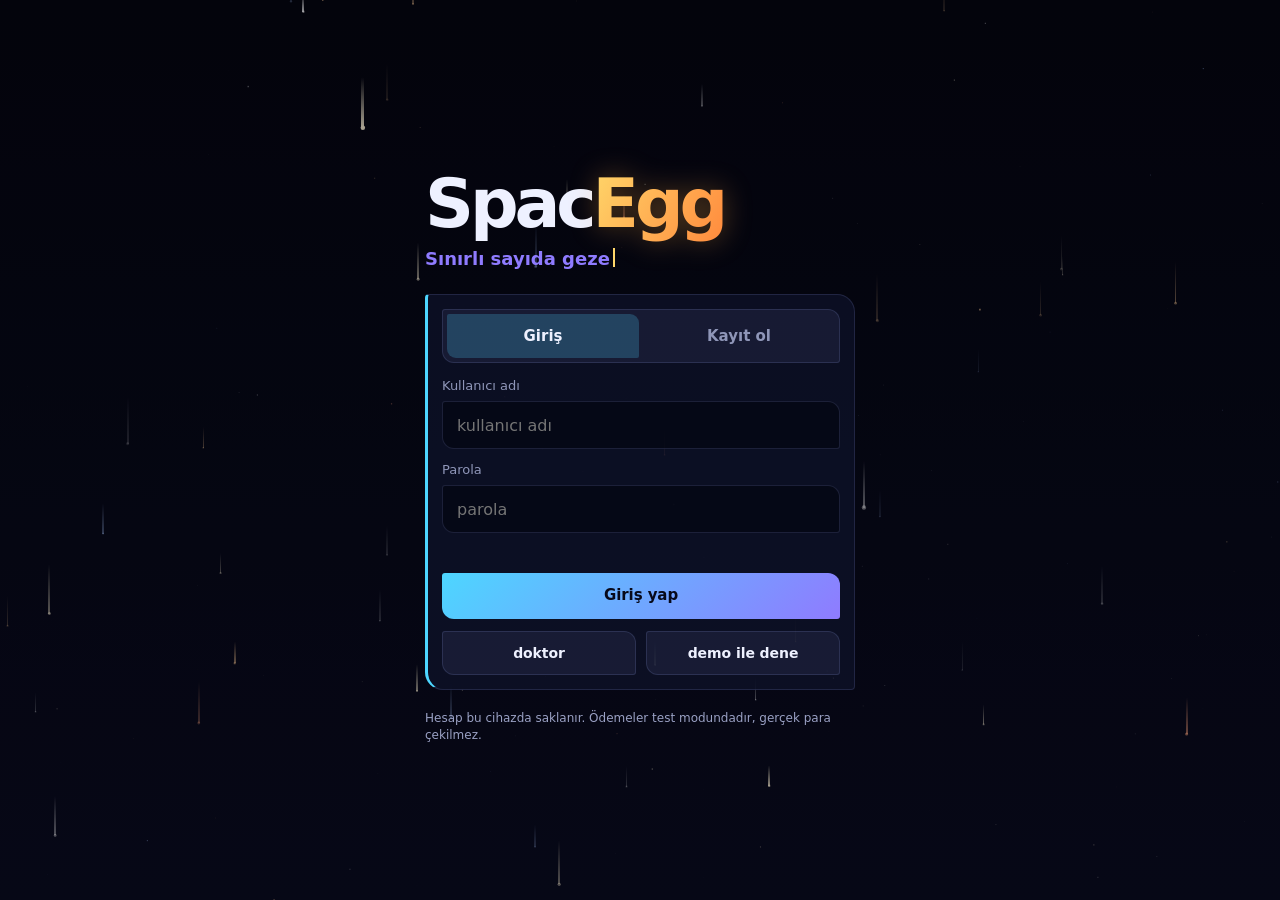
==== android/assets/index.html @ a7bbbc33 "SpacEgg v1.0.2: gömülü müzik, tam ekran gezinme, arka plan duraklatma - 20 müzik parçası önceden kay" ====
<!DOCTYPE html>
<html lang="tr">
<head>
<meta charset="utf-8">
<meta name="viewport" content="width=device-width,initial-scale=1,viewport-fit=cover,interactive-widget=resizes-content">
<meta name="theme-color" content="#04050d">
<title>SpacEgg</title>
<style>:root{--bg:#04050d;--ink:#eef1ff;--mute:#8f96b8;--faint:#5b6288;--glass:rgba(16,20,44,.66);--glass2:rgba(26,32,66,.72);--line:rgba(160,175,255,.15);--tc:#4DD6FF;--tc2:#8f7bff;--sav:#FF5A4D;--med:#46E39B;--loj:#FFC83D;--yik:#B15CFF;--yar:#4DD6FF;--ok:#46E39B;--bad:#FF5A4D;--warn:#FFC83D;--r1:4px 18px 4px 18px;--r2:3px 12px 3px 12px;--nav:68px;--safeb:env(safe-area-inset-bottom,0px);--safet:env(safe-area-inset-top,0px);--font:system-ui,-apple-system,"Segoe UI",Roboto,"Noto Sans","Helvetica Neue",Arial,sans-serif}*{box-sizing:border-box;-webkit-tap-highlight-color:transparent}html,body{margin:0;height:100%;background:var(--bg);color:var(--ink);font:15px/1.45 var(--font);overflow:hidden;overscroll-behavior:none}body{position:fixed;inset:0}button,input,select,textarea{font:inherit;color:inherit}button{cursor:pointer;border:0;background:none;padding:0}:focus-visible{outline:2px solid var(--tc);outline-offset:2px}[hidden]{display:none!important}#bg{position:fixed;inset:0;width:100%;height:100%;z-index:0;background:radial-gradient(120% 90% at 50% 0%,#12163a,#070a1c 55%,#03040a)}#app{position:fixed;inset:0;z-index:1}#app[data-t=sav]{--tc:var(--sav);--tc2:#ffb199}#app[data-t=med]{--tc:var(--med);--tc2:#b6ffd9}#app[data-t=loj]{--tc:var(--loj);--tc2:#ffe9a8}#app[data-t=yik]{--tc:var(--yik);--tc2:#e0b8ff}#app[data-t=yar]{--tc:var(--yar);--tc2:#c4f1ff}.v{position:absolute;inset:0;overflow-y:auto;overflow-x:hidden;padding:calc(14px + var(--safet)) 14px calc(var(--nav) + var(--safeb) + 18px);scrollbar-width:thin;scrollbar-color:var(--line) transparent}.v.nonav{padding-bottom:calc(24px + var(--safeb))}.wrap{max-width:720px;margin:0 auto}.top{display:flex;align-items:center;gap:10px;margin:2px 0 14px}.top h1{flex:1;margin:0;font-size:clamp(24px,7vw,32px);font-weight:800;letter-spacing:-.035em;line-height:1.05}.top h1 small{display:block;font-size:13px;font-weight:500;letter-spacing:0;color:var(--mute);margin-top:4px}h2{margin:22px 0 10px;font-size:17px;font-weight:700;letter-spacing:-.01em}p{margin:0 0 8px}.mute{color:var(--mute)}.small{font-size:13px}.tiny{font-size:12px}.num{font-variant-numeric:tabular-nums}.card{position:relative;background:var(--glass);border:1px solid var(--line);border-left:3px solid var(--tc);border-radius:var(--r1);padding:14px;margin-bottom:12px;backdrop-filter:none}.card.flat{border-left-width:1px}.card h3{margin:0 0 4px;font-size:16px;font-weight:700;letter-spacing:-.01em}.row{display:flex;align-items:center;gap:10px}.row.wrap2{flex-wrap:wrap}.grow{flex:1;min-width:0}.grid2{display:grid;grid-template-columns:1fr 1fr;gap:10px}@media(min-width:720px){.grid2.wide{grid-template-columns:repeat(3,1fr)}}.btn{position:relative;overflow:hidden;display:inline-flex;align-items:center;justify-content:center;gap:8px;min-height:46px;padding:0 18px;font-weight:700;letter-spacing:-.005em;border-radius:var(--r2);background:linear-gradient(135deg,var(--tc),var(--tc2));color:#07091a;transition:transform .12s,filter .15s,opacity .15s;user-select:none}.btn:active{transform:scale(.96)}.btn:hover{filter:brightness(1.1)}.btn.ghost{background:#a0afff14;color:var(--ink);border:1px solid var(--line)}.btn.danger{background:#ff5a4d24;color:#ffb3ab;border:1px solid rgba(255,90,77,.4)}.btn.sm{min-height:44px;padding:0 14px;font-size:14px}.btn.block{display:flex;width:100%}.btn[disabled],.btn.off{opacity:.42;pointer-events:none;filter:saturate(.4)}.icon-btn{width:44px;height:44px;display:grid;place-items:center;border-radius:50%;background:#a0afff14;border:1px solid var(--line);flex:none}.rip{position:absolute;border-radius:50%;pointer-events:none;background:radial-gradient(circle,#ffffff8c,#fff0 70%);transform:scale(0);animation:rip .55s ease-out forwards}@keyframes rip{to{transform:scale(1);opacity:0}}.ic{display:inline-grid;place-items:center;line-height:0;flex:none}.ic svg{display:block}.fbic{display:inline-grid;place-items:center;width:1.2em;height:1.2em;font-size:12px;border:1px solid currentColor;border-radius:50%;opacity:.8}.chip{display:inline-flex;align-items:center;gap:5px;min-height:24px;padding:2px 9px;border-radius:99px;font-size:12px;font-weight:600;background:#a0afff1a;border:1px solid var(--line);color:var(--ink);white-space:nowrap}.chip.tc{background:color-mix(in srgb,var(--tc) 18%,transparent);border-color:color-mix(in srgb,var(--tc) 55%,transparent)}.chip.efsane{color:#ffd76a;border-color:#ffd76a77}.chip.nadir{color:#b9a3ff;border-color:#b9a3ff77}.coin{display:inline-flex;align-items:center;gap:5px;font-weight:700;color:#ffd76a;font-variant-numeric:tabular-nums}.coin i{width:15px;height:15px;border-radius:50%;background:radial-gradient(circle at 35% 30%,#fff3b0,#ffc83d 55%,#b8860b);box-shadow:0 0 8px #ffc83d88;display:inline-block}.bar{height:7px;border-radius:7px;background:#a0afff24;overflow:hidden}.bar>i{display:block;height:100%;width:0;background:linear-gradient(90deg,var(--tc),var(--tc2));border-radius:7px;transition:width .5s ease}.nav{position:fixed;left:50%;bottom:calc(10px + var(--safeb));transform:translate(-50%);z-index:20;display:flex;width:min(94vw,520px);height:var(--nav);padding:6px;gap:2px;background:#0a0d20db;border:1px solid var(--line);border-radius:26px 8px;box-shadow:0 10px 40px #0000008c}.nav button{position:relative;flex:1;min-width:44px;display:flex;flex-direction:column;align-items:center;justify-content:center;gap:2px;font-size:11px;font-weight:600;color:var(--mute);border-radius:18px 6px;transition:color .2s,background .2s}.nav button[aria-current=page]{color:var(--ink);background:color-mix(in srgb,var(--tc) 20%,transparent)}.nav button[aria-current=page] .ic{color:var(--tc);filter:drop-shadow(0 0 6px var(--tc))}.nav button .dot{position:absolute;top:6px;right:calc(50% - 20px);min-width:16px;height:16px;border-radius:8px;background:var(--bad);color:#fff;font-size:10px;display:grid;place-items:center;padding:0 4px}.login{display:flex;min-height:100%;flex-direction:column;justify-content:center;max-width:430px;margin:0 auto;padding-top:4vh}.brand{font-size:clamp(46px,15vw,68px);font-weight:800;letter-spacing:-.06em;line-height:.9;margin:0}.brand b{font-weight:800;background:linear-gradient(120deg,#ffd76a,#ff8a3d);-webkit-background-clip:text;background-clip:text;color:transparent;filter:drop-shadow(0 0 14px rgba(255,170,60,.35))}.type-line{min-height:26px;margin:12px 0 22px;font-size:clamp(15px,4.4vw,18px);font-weight:600;color:var(--tc2);white-space:nowrap;overflow:hidden}.caret{display:inline-block;width:2px;height:1.05em;background:#ffd76a;margin-left:3px;vertical-align:-2px;animation:blink 1s steps(2) infinite}@keyframes blink{50%{opacity:0}}.seg{display:flex;gap:4px;padding:4px;border-radius:var(--r2);background:#a0afff14;border:1px solid var(--line);margin-bottom:14px}.seg button{flex:1;min-height:44px;border-radius:2px 9px;font-weight:700;color:var(--mute);transition:.2s}.seg button[aria-selected=true]{background:color-mix(in srgb,var(--tc) 22%,transparent);color:var(--ink)}.fld{display:block;margin-bottom:12px}.fld>span{display:block;font-size:13px;color:var(--mute);margin-bottom:5px}.inp{width:100%;min-height:48px;padding:0 14px;border-radius:var(--r2);background:#040612b3;border:1px solid var(--line);color:var(--ink);font-size:16px}.inp:focus{border-color:var(--tc);box-shadow:0 0 0 3px color-mix(in srgb,var(--tc) 25%,transparent);outline:0}.err{color:#ff9d94;font-size:13px;min-height:20px;margin:4px 0 8px}.shake{animation:shake .4s}@keyframes shake{20%,60%{transform:translate(-7px)}40%,80%{transform:translate(7px)}}.tabs{display:flex;gap:8px;overflow-x:auto;padding:2px 0 10px;scroll-snap-type:x proximity;scrollbar-width:none}.tabs::-webkit-scrollbar{display:none}.tab{scroll-snap-align:start;flex:none;min-height:46px;display:flex;align-items:center;gap:8px;padding:0 15px 0 11px;border-radius:var(--r2);background:#a0afff12;border:1px solid var(--line);font-weight:700;color:var(--mute);transition:.2s}.tab[aria-selected=true]{color:var(--ink);background:color-mix(in srgb,var(--tc) 22%,rgba(10,13,32,.8));border-color:var(--tc);box-shadow:0 0 18px color-mix(in srgb,var(--tc) 30%,transparent)}.tab .ic{color:var(--tc)}.typehead{margin-bottom:12px}.typehead h2{margin:0 0 4px;font-size:22px;letter-spacing:-.03em}.loop{display:grid;gap:6px;margin:10px 0 0;padding:0;list-style:none}.loop li{display:flex;gap:8px;font-size:13px;color:var(--mute)}.loop li:before{content:"";flex:none;width:6px;height:6px;margin-top:7px;border-radius:50%;background:var(--tc)}.gallery{display:flex;gap:12px;overflow-x:auto;scroll-snap-type:x mandatory;padding:4px 14px 14px;margin:0 -14px;scrollbar-width:none}.gallery::-webkit-scrollbar{display:none}.egg{scroll-snap-align:center;flex:none;width:min(74vw,260px);display:flex;flex-direction:column;gap:8px;padding:12px;border-radius:var(--r1);background:var(--glass);border:1px solid var(--line);border-top:3px solid var(--tc)}.egg .art{height:130px;display:grid;place-items:center;border-radius:var(--r2);background:radial-gradient(circle at 50% 60%,color-mix(in srgb,var(--tc) 20%,transparent),transparent 70%)}.egg h3{margin:0;font-size:16px}.egg .d{font-size:13px;color:var(--mute);min-height:54px}.egg .meta{display:flex;flex-wrap:wrap;gap:5px}@media(min-width:720px){.gallery{flex-wrap:wrap;overflow:visible;margin:0;padding:4px 0}.egg{width:calc(50% - 6px)}}.world{position:absolute;inset:0;touch-action:none}.world canvas.pl{position:absolute;inset:0;width:100%;height:100%}.hud{position:absolute;left:0;right:0;pointer-events:none;padding:0 12px}.hud>*{pointer-events:auto}.hud.t{top:calc(8px + var(--safet))}.hud.b{bottom:calc(var(--nav) + var(--safeb) + 20px)}.tick{overflow:hidden;white-space:nowrap;mask-image:linear-gradient(90deg,transparent,#000 8%,#000 92%,transparent);font-size:12px;font-weight:600;color:var(--tc2);height:20px}.tick>div{display:inline-block;padding-left:100%;animation:tick 38s linear infinite}.tick span{margin-right:34px}.tick span:nth-child(3n+2){color:#ffd76a}.tick span:nth-child(3n){color:#8ff0c3}@keyframes tick{to{transform:translate(-100%)}}.pname{display:flex;align-items:center;gap:10px;margin-top:6px}.pname h1{margin:0;font-size:clamp(22px,6.5vw,30px);letter-spacing:-.04em;font-weight:800;text-shadow:0 2px 14px #000}.lvbox{margin-left:auto;text-align:right;min-width:92px}.lvbox b{font-size:13px;text-shadow:0 1px 8px #000}.pname h1,.tick{text-shadow:0 1px 10px #000}.res{display:flex;gap:6px;overflow-x:auto;padding:8px 0 4px;scrollbar-width:none}.res::-webkit-scrollbar{display:none}.rs{flex:none;display:flex;align-items:center;gap:6px;min-height:34px;padding:3px 10px 3px 7px;border-radius:99px;background:#080a1ab8;border:1px solid var(--line);font-weight:700;font-size:13px;font-variant-numeric:tabular-nums}.rs.up{animation:rsup .7s}@keyframes rsup{30%{transform:scale(1.14);border-color:var(--tc)}}.dock{display:flex;gap:8px;overflow-x:auto;padding:4px 0 6px;scrollbar-width:none}.dock::-webkit-scrollbar{display:none}.act{position:relative;flex:none;width:76px;display:flex;flex-direction:column;align-items:center;gap:4px;padding:8px 4px 6px;border-radius:var(--r1);background:#080a1acc;border:1px solid var(--line);font-size:11.5px;font-weight:700;text-align:center;line-height:1.15;min-height:80px}.act .ring{position:relative;width:42px;height:42px;border-radius:50%;display:grid;place-items:center;background:conic-gradient(var(--tc) calc(var(--p,1)*360deg),rgba(160,175,255,.15) 0)}.act .ring:before{content:"";position:absolute;inset:3px;border-radius:50%;background:#0a0d22}.act .ring .ic{position:relative;color:var(--tc)}.act.cd{opacity:.65}.act .cost{font-size:10.5px;font-weight:600;color:var(--mute)}.act.bad .cost{color:#ff9d94}.sidebtns{position:absolute;right:12px;top:calc(110px + var(--safet));display:flex;flex-direction:column;gap:8px;z-index:3}.speed{display:flex;gap:2px;padding:3px;border-radius:99px;background:#080a1ac7;border:1px solid var(--line)}.speed button{min-width:44px;min-height:34px;border-radius:99px;font-size:12px;font-weight:700;color:var(--mute)}.speed button[aria-pressed=true]{background:var(--tc);color:#07091a}.evtoast{margin-bottom:8px;padding:10px 12px;border-radius:var(--r2);background:#080a1ad1;border:1px solid var(--line);border-left:3px solid var(--tc);font-size:13px;display:flex;gap:10px;align-items:center}.eggwait{position:absolute;inset:0;display:grid;place-items:center;text-align:center;pointer-events:none}.eggwait>div{pointer-events:auto}.mb{position:fixed;inset:0;z-index:50;background:#02030abd;display:flex;align-items:flex-end;justify-content:center;animation:mbin .2s}@keyframes mbin{0%{opacity:0}}.md{width:min(100%,520px);max-height:88vh;overflow:auto;background:#0b0f26;border:1px solid var(--line);border-top:3px solid var(--tc);border-radius:22px 22px 0 0;padding:18px 16px calc(18px + var(--safeb));animation:mdin .28s cubic-bezier(.2,.9,.3,1)}@keyframes mdin{0%{transform:translateY(40px);opacity:0}}@media(min-width:720px){.mb{align-items:center}.md{border-radius:var(--r1);max-height:80vh}}.md h2{margin:0 0 8px;font-size:21px;letter-spacing:-.03em}.choice{display:block;width:100%;text-align:left;margin-top:8px;min-height:48px;padding:10px 14px;border-radius:var(--r2);background:#a0afff12;border:1px solid var(--line);font-weight:600}.choice:hover{border-color:var(--tc)}.choice small{display:block;color:var(--mute);font-weight:500}#toasts{position:fixed;left:0;right:0;top:calc(10px + var(--safet));z-index:80;display:flex;flex-direction:column;align-items:center;gap:8px;pointer-events:none}.toast{display:flex;align-items:center;gap:10px;max-width:min(92vw,440px);padding:10px 16px 10px 12px;border-radius:var(--r2);background:#080a1af0;border:1px solid var(--line);border-left:3px solid var(--tc);font-weight:600;font-size:14px;box-shadow:0 8px 30px #00000080;animation:tin .35s cubic-bezier(.2,.9,.3,1)}.toast.out{animation:tout .35s forwards}@keyframes tin{0%{transform:translateY(-18px);opacity:0}}@keyframes tout{to{transform:translateY(-14px);opacity:0}}.float{position:fixed;z-index:90;pointer-events:none;font-weight:800;color:#ffd76a;text-shadow:0 2px 10px #000;animation:fl 1.2s ease-out forwards}@keyframes fl{to{transform:translateY(-70px);opacity:0}}.item{display:flex;gap:12px;align-items:center}.item .pic{flex:none;width:46px;height:46px;display:grid;place-items:center;border-radius:var(--r2);background:color-mix(in srgb,var(--tc) 14%,rgba(8,10,26,.8));color:var(--tc);border:1px solid color-mix(in srgb,var(--tc) 35%,transparent)}.item.lock{opacity:.55}.item.bought{animation:bought .8s}@keyframes bought{30%{background:color-mix(in srgb,var(--ok) 25%,transparent)}}.sl{width:100%;accent-color:var(--tc);min-height:30px}.kv{display:grid;grid-template-columns:auto 1fr;gap:4px 14px;font-size:14px}.kv dt{color:var(--mute)}.kv dd{margin:0;text-align:right;font-weight:600}.gal{position:absolute;inset:0}.gal canvas{position:absolute;inset:0;width:100%;height:100%;touch-action:none}.tpanel{position:absolute;left:10px;right:10px;bottom:calc(var(--nav) + var(--safeb) + 20px);z-index:4;max-width:520px;margin:0 auto}@media(prefers-reduced-motion:reduce){*{animation-duration:.01ms!important;animation-iteration-count:1!important;transition-duration:.01ms!important}.tick>div{animation:none;padding-left:0}}body.rm *{animation-duration:.01ms!important;animation-iteration-count:1!important;transition-duration:.01ms!important}#app:before{content:"";position:fixed;inset:0;background:#04050da8;pointer-events:none}#app[data-view=world]:before,#app[data-view=galaxy]:before{background:#04050d1f}#app[data-view=login]:before{background:#04050d59}:root{--glass:rgba(14,18,40,.82)}:root{--faint:#7d85ad}#toasts{top:auto;bottom:calc(var(--nav) + var(--safeb) + 24px);flex-direction:column;gap:6px;padding:0 12px}.toast{padding:8px 14px 8px 10px;font-size:13px;max-width:min(92vw,420px);animation:tinb .3s cubic-bezier(.2,.9,.3,1)}.toast:nth-last-child(n+3){display:none}.toast.out{animation:toutb .3s forwards}@keyframes tinb{0%{transform:translateY(14px);opacity:0}}@keyframes toutb{to{transform:translateY(10px);opacity:0}}body:has(.mb) #toasts{bottom:auto;top:calc(8px + var(--safet))}body:has(.mb) .toast{animation:tin .3s}#app[data-view=world]~#toasts,body:has(#app[data-view=world]) #toasts{bottom:calc(var(--nav) + var(--safeb) + 150px)}body:has(#app[data-view=galaxy] .tpanel) #toasts{bottom:calc(var(--nav) + var(--safeb) + 170px)}.nav{background:#080a1af7}.nav button{font-size:11.5px}.btn .coin{color:#07091a}.btn .coin i{box-shadow:0 0 0 1.5px #07091a8c}.btn:focus-visible{outline:2px solid #fff;outline-offset:3px}.tab:focus-visible,.nav button:focus-visible,.act:focus-visible,.choice:focus-visible{outline:2px solid #fff;outline-offset:2px}.act .cost,.tiny.mute{color:#9aa1c4}.tab{color:#a3aacb}.tick{font-size:12.5px}@media(min-width:1000px){.wrap{max-width:1000px}.egg{width:calc(33.333% - 8px)}.top h1{font-size:34px}.md{width:min(100%,560px)}.nav{width:560px}}@media(min-width:720px)and (max-width:999px){.wrap{max-width:760px}}@media(max-height:560px){.hud.b{bottom:calc(var(--nav) + var(--safeb) + 8px)}.act{width:68px;padding:6px 3px 4px}.sidebtns{top:calc(84px + var(--safet))}}.btn[disabled],.btn.off{opacity:.55}
</style>
</head>
<body>
<div id="app" data-view=""></div>
<div id="toasts" aria-live="polite"></div>
<noscript>SpacEgg için JavaScript gerekir.</noscript>
<script type="application/json" id="d-cins">{"types":{"sav":{"id":"sav","name":"Savaşçı","tag":"Savaş Alanı Gezegeni","color":"#FF5A4D","color2":"#FFB199","icon":"war","desc":"Savaşçı gezegen bir savaş alanıdır: ordu kurar, çelik döker, komşularına saldırır ya da surlarının ardında bekler. Güç, gezegenin kaderini belirler.","goal":"Galaksinin en güçlü cephesini kur: zafer kazan, yağma topla, savunmanı hiç yıktırma.","loop":["Çelik ve cephane üret, birlik eğit.","Komşu gezegenlere saldır ya da ittifak kur.","Zaferle moral kazan, silah teknolojisini yükselt."],"currency":{"id":"coin","name":"Savaş Kredisi","icon":"coins"},"res":[{"id":"kuvvet","name":"Kuvvet","icon":"troops","color":"#FF5A4D"},{"id":"celik","name":"Çelik","icon":"ore","color":"#B7C2D0"},{"id":"cephane","name":"Cephane","icon":"bomb","color":"#FFC83D"},{"id":"moral","name":"Moral","icon":"banner","color":"#FF8FA3"}],"start":{"kuvvet":20,"celik":30,"cephane":15,"moral":20},"income":{"kuvvet":1.0,"celik":1.6,"cephane":0.8,"moral":0.4},"ranks":[{"lvl":1,"name":"Er"},{"lvl":5,"name":"Çavuş"},{"lvl":10,"name":"Yüzbaşı"},{"lvl":15,"name":"Albay"},{"lvl":20,"name":"General"},{"lvl":30,"name":"Mareşal"},{"lvl":40,"name":"Fatih"},{"lvl":50,"name":"Savaş Efendisi"}],"levels":[{"n":1,"name":"Kıvılcım Ocağı","era":0,"xp":60,"desc":"Yüzeyde ilk ateşler yanıyor; küçük bir topluluk silahlanıyor."},{"n":2,"name":"İlk Surlar","era":0,"xp":70,"desc":"Yüzeyde ilk ateşler yanıyor; küçük bir topluluk silahlanıyor."},{"n":3,"name":"Taş Kale","era":0,"xp":81,"desc":"Yüzeyde ilk ateşler yanıyor; küçük bir topluluk silahlanıyor."},{"n":4,"name":"Nöbet Kulesi","era":0,"xp":94,"desc":"Yüzeyde ilk ateşler yanıyor; küçük bir topluluk silahlanıyor."},{"n":5,"name":"Savaş Davulu","era":0,"xp":109,"desc":"Yüzeyde ilk ateşler yanıyor; küçük bir topluluk silahlanıyor."},{"n":6,"name":"Demir Dizisi","era":0,"xp":126,"desc":"Yüzeyde ilk ateşler yanıyor; küçük bir topluluk silahlanıyor."},{"n":7,"name":"Mızrak Hattı","era":1,"xp":146,"desc":"Taş surlar yükseliyor, nöbet kuleleri ufku tarıyor."},{"n":8,"name":"Kalkan Duvarı","era":1,"xp":170,"desc":"Taş surlar yükseliyor, nöbet kuleleri ufku tarıyor."},{"n":9,"name":"Siper Hattı","era":1,"xp":197,"desc":"Taş surlar yükseliyor, nöbet kuleleri ufku tarıyor."},{"n":10,"name":"Cephe Komutanlığı","era":1,"xp":228,"desc":"Taş surlar yükseliyor, nöbet kuleleri ufku tarıyor."},{"n":11,"name":"Zırhlı Birlik","era":1,"xp":265,"desc":"Taş surlar yükseliyor, nöbet kuleleri ufku tarıyor."},{"n":12,"name":"Topçu Mevzii","era":1,"xp":307,"desc":"Taş surlar yükseliyor, nöbet kuleleri ufku tarıyor."},{"n":13,"name":"Hava Kuşatması","era":2,"xp":356,"desc":"Demir ve bronz birlikler cepheye dizildi."},{"n":14,"name":"Yörünge Nöbeti","era":2,"xp":413,"desc":"Demir ve bronz birlikler cepheye dizildi."},{"n":15,"name":"Plazma Hattı","era":2,"xp":479,"desc":"Demir ve bronz birlikler cepheye dizildi."},{"n":16,"name":"Savaş Filosu","era":2,"xp":556,"desc":"Demir ve bronz birlikler cepheye dizildi."},{"n":17,"name":"Kuşatma Ağı","era":2,"xp":645,"desc":"Demir ve bronz birlikler cepheye dizildi."},{"n":18,"name":"Gölge Birliği","era":2,"xp":748,"desc":"Demir ve bronz birlikler cepheye dizildi."},{"n":19,"name":"Çelik Fırtına","era":3,"xp":868,"desc":"Barut ve çelik savaşın yüzünü değiştirdi."},{"n":20,"name":"Büyük Cephe","era":3,"xp":1007,"desc":"Barut ve çelik savaşın yüzünü değiştirdi."},{"n":21,"name":"Komuta Gemisi","era":3,"xp":1168,"desc":"Barut ve çelik savaşın yüzünü değiştirdi."},{"n":22,"name":"Yıldız Kalkanı","era":3,"xp":1354,"desc":"Barut ve çelik savaşın yüzünü değiştirdi."},{"n":23,"name":"Ağır Kruvazör","era":3,"xp":1571,"desc":"Barut ve çelik savaşın yüzünü değiştirdi."},{"n":24,"name":"Fetih Hattı","era":3,"xp":1823,"desc":"Barut ve çelik savaşın yüzünü değiştirdi."},{"n":25,"name":"Savaş Konseyi","era":4,"xp":2114,"desc":"Zırhlı birlikler ve topçu hatları gezegeni kapladı."},{"n":26,"name":"Mutlak Mevzi","era":4,"xp":2452,"desc":"Zırhlı birlikler ve topçu hatları gezegeni kapladı."},{"n":27,"name":"Kızıl Ordu","era":4,"xp":2845,"desc":"Zırhlı birlikler ve topçu hatları gezegeni kapladı."},{"n":28,"name":"Galaktik Siper","era":4,"xp":3300,"desc":"Zırhlı birlikler ve topçu hatları gezegeni kapladı."},{"n":29,"name":"Titan Birliği","era":4,"xp":3828,"desc":"Zırhlı birlikler ve topçu hatları gezegeni kapladı."},{"n":30,"name":"Zafer Kapısı","era":4,"xp":4441,"desc":"Zırhlı birlikler ve topçu hatları gezegeni kapladı."},{"n":31,"name":"Kara Bayrak","era":5,"xp":5151,"desc":"Yörünge nöbeti başladı; gökyüzü de bir cephe oldu."},{"n":32,"name":"Kozmik Savaş Alanı","era":5,"xp":5975,"desc":"Yörünge nöbeti başladı; gökyüzü de bir cephe oldu."},{"n":33,"name":"Uzay Muharebesi","era":5,"xp":6931,"desc":"Yörünge nöbeti başladı; gökyüzü de bir cephe oldu."},{"n":34,"name":"Çelik Ay","era":5,"xp":8040,"desc":"Yörünge nöbeti başladı; gökyüzü de bir cephe oldu."},{"n":35,"name":"Demir Güneş","era":5,"xp":9327,"desc":"Yörünge nöbeti başladı; gökyüzü de bir cephe oldu."},{"n":36,"name":"Yıldız Fatihi","era":5,"xp":10819,"desc":"Yörünge nöbeti başladı; gökyüzü de bir cephe oldu."},{"n":37,"name":"Gök Sarayı","era":6,"xp":12550,"desc":"Plazma silahları ve savaş filoları yıldızlar arasında."},{"n":38,"name":"Sonsuz Cephe","era":6,"xp":14558,"desc":"Plazma silahları ve savaş filoları yıldızlar arasında."},{"n":39,"name":"Kuşatma Devi","era":6,"xp":16887,"desc":"Plazma silahları ve savaş filoları yıldızlar arasında."},{"n":40,"name":"Savaş Tanrısı","era":6,"xp":19589,"desc":"Plazma silahları ve savaş filoları yıldızlar arasında."},{"n":41,"name":"Kızıl Çağ","era":6,"xp":22723,"desc":"Plazma silahları ve savaş filoları yıldızlar arasında."},{"n":42,"name":"Fetih Yemini","era":6,"xp":26359,"desc":"Plazma silahları ve savaş filoları yıldızlar arasında."},{"n":43,"name":"Yıldız Hükümdarı","era":7,"xp":30576,"desc":"Galaktik muharebeler: her komşu bir hedef ya da müttefik."},{"n":44,"name":"Çelik Ruh","era":7,"xp":35469,"desc":"Galaktik muharebeler: her komşu bir hedef ya da müttefik."},{"n":45,"name":"Kadim Komutan","era":7,"xp":41144,"desc":"Galaktik muharebeler: her komşu bir hedef ya da müttefik."},{"n":46,"name":"Ölümsüz Ordu","era":7,"xp":47727,"desc":"Galaktik muharebeler: her komşu bir hedef ya da müttefik."},{"n":47,"name":"Galaksi Mareşali","era":7,"xp":55363,"desc":"Galaktik muharebeler: her komşu bir hedef ya da müttefik."},{"n":48,"name":"Evren Şövalyesi","era":7,"xp":64221,"desc":"Galaktik muharebeler: her komşu bir hedef ya da müttefik."},{"n":49,"name":"Son Muharebe","era":8,"xp":74496,"desc":"Savaşın ötesi: gücün anlamı sorgulanıyor, barışın zırhı örülüyor."},{"n":50,"name":"Barış Zırhı","era":8,"xp":86416,"desc":"Savaşın ötesi: gücün anlamı sorgulanıyor, barışın zırhı örülüyor."}],"actions":[{"id":"egit","name":"Birlik Eğit","icon":"troops","cost":{"celik":6},"cd":20,"desc":"Yeni askerler yetiştirir.","effect":{"kind":"build","res":{"kuvvet":8},"xp":4,"sound":"war_horn"}},{"id":"celik_dok","name":"Çelik Dök","icon":"gear","cost":{"kuvvet":3},"cd":15,"desc":"Cevheri çeliğe çevirir.","effect":{"kind":"build","res":{"celik":10},"xp":3,"sound":"machine"}},{"id":"cephane_yap","name":"Cephane Üret","icon":"bomb","cost":{"celik":6},"cd":15,"desc":"Topçu için cephane hazırlar.","effect":{"kind":"build","res":{"cephane":10},"xp":3,"sound":"machine"}},{"id":"zafer_toreni","name":"Zafer Töreni","icon":"banner","cost":{"cephane":2},"cd":30,"desc":"Askerlerin morali yükselir.","effect":{"kind":"build","res":{"moral":12},"xp":5,"sound":"crowd"}},{"id":"siper_kaz","name":"Siper Kaz","icon":"shield","cost":{"celik":10,"kuvvet":5},"cd":45,"desc":"Savunmayı bir süre güçlendirir.","effect":{"kind":"defend","xp":6,"fx":"shield","sound":"shield_up","stat":{"def":3},"dur":120}},{"id":"saldir","name":"Saldırı Başlat","icon":"sword","cost":{"kuvvet":15,"cephane":10},"cd":60,"desc":"Hedef gezegene saldırır; zaferde yağma kazanır.","effect":{"kind":"attack","xp":12,"fx":"war_strike","sound":"attack_launch","power":1.0}},{"id":"baskin","name":"Baskın Seferi","icon":"flag","cost":{"kuvvet":8,"cephane":4},"cd":40,"desc":"Küçük ve hızlı bir baskın; az yağma, az risk.","effect":{"kind":"attack","xp":6,"fx":"war_strike","sound":"attack_launch","power":0.5}},{"id":"ittifak","name":"İttifak Kur","icon":"handshake","cost":{"moral":6},"cd":90,"desc":"Seçili gezegeni dost listesine ekler.","effect":{"kind":"befriend","xp":8,"sound":"peace"}},{"id":"silah_ticareti","name":"Silah Ticareti","icon":"trade","cost":{"celik":12},"cd":60,"desc":"Komşuyla çelik ve cephane takası yapar.","effect":{"kind":"trade","res":{"cephane":6},"xp":6,"fx":"trade_ship","sound":"cargo"}},{"id":"uydu_karakol","name":"Uydu Karakolu","icon":"satellite","cost":{"celik":20,"cephane":8},"cd":120,"desc":"Yörüngeye karakol uydusu gönderir.","effect":{"kind":"satellite","xp":10,"fx":"satellite_launch","sound":"satellite_launch"}},{"id":"kale_kur","name":"Kale Koloni","icon":"fort","cost":{"kuvvet":25,"celik":25},"cd":180,"desc":"Yakındaki bir cisme kale kurar.","effect":{"kind":"colony","xp":15,"sound":"tech_unlock"}},{"id":"cevher_ac","name":"Cevher Madeni","icon":"pickaxe","cost":{"kuvvet":5},"cd":50,"desc":"Çelik cevheri çıkarır.","effect":{"kind":"mine","res":{"celik":14},"xp":4,"fx":"mine_beam","sound":"mine"}}],"shop":[{"id":"kisla","name":"Kışla","icon":"troops","cat":"gelistir","desc":"Kuvvet üretimini kalıcı olarak artırır.","price":{"coin":60},"minLvl":1,"limit":5,"effect":{"stat":{"prod_kuvvet":10},"xp":8,"sound":"tech_unlock"}},{"id":"savas_akademisi","name":"Savaş Akademisi","icon":"book","cat":"gelistir","desc":"Kazanılan deneyimi artırır.","price":{"coin":120},"minLvl":3,"limit":3,"effect":{"stat":{"xp":5},"xp":10}},{"id":"komuta_cadiri","name":"Komuta Çadırı","icon":"flag","cat":"saldiri","desc":"Saldırı gücüne +2 verir.","price":{"coin":150},"minLvl":4,"limit":4,"effect":{"stat":{"atk":2},"xp":10}},{"id":"demirci_hani","name":"Demirci Hanı","icon":"gear","cat":"uretim","desc":"Çelik üretimini artırır.","price":{"coin":80},"minLvl":2,"limit":5,"effect":{"stat":{"prod_celik":12},"xp":8,"sound":"machine"}},{"id":"cephanelik","name":"Cephanelik","icon":"bomb","cat":"uretim","desc":"Cephane üretimini artırır.","price":{"coin":90},"minLvl":3,"limit":5,"effect":{"stat":{"prod_cephane":12},"xp":8}},{"id":"tas_sur","name":"Taş Sur","icon":"wall","cat":"savunma","desc":"Savunmaya +2 ekler.","price":{"coin":100},"minLvl":2,"limit":5,"effect":{"stat":{"def":2},"xp":8,"fx":"shield","sound":"shield_up"}},{"id":"gozcu_kulesi","name":"Gözcü Kulesi","icon":"tower","cat":"savunma","desc":"Baskınları önceden görür; olay şansı artar.","price":{"coin":130},"minLvl":4,"limit":3,"effect":{"stat":{"luck":4},"xp":10}},{"id":"mayin_tarlasi","name":"Mayın Tarlası","icon":"bomb","cat":"savunma","desc":"Saldırgana karşı hasar verir.","price":{"cephane":40},"minLvl":6,"limit":3,"effect":{"stat":{"thorns":4},"xp":10}},{"id":"manjanik","name":"Mancınık","icon":"cannon","cat":"saldiri","desc":"Saldırıların yağmasını artırır.","price":{"coin":220},"minLvl":6,"limit":3,"effect":{"stat":{"loot":8},"xp":12}},{"id":"zirhli_tank","name":"Zırhlı Tank","icon":"tank","cat":"saldiri","desc":"Saldırı gücüne +4 verir.","price":{"coin":450},"minLvl":10,"limit":3,"effect":{"stat":{"atk":4},"xp":18,"sound":"machine"}},{"id":"agir_topcu","name":"Ağır Topçu","icon":"cannon","cat":"saldiri","desc":"Saldırı bekleme süresini kısaltır.","price":{"coin":700},"minLvl":14,"limit":2,"effect":{"stat":{"cd":-8},"xp":22}},{"id":"kalkan_jeneratoru","name":"Enerji Kalkanı","icon":"shield","cat":"savunma","desc":"Savunmaya +5 ekler.","price":{"coin":900},"minLvl":16,"limit":2,"effect":{"stat":{"def":5},"xp":25,"fx":"shield"}},{"id":"plazma_topu","name":"Plazma Topu","icon":"blast","cat":"saldiri","desc":"Saldırı gücüne +7 verir.","price":{"coin":1600},"minLvl":22,"limit":2,"effect":{"stat":{"atk":7},"xp":35}},{"id":"savas_filosu","name":"Savaş Filosu","icon":"ship","cat":"saldiri","desc":"Uzak hedeflere saldırı menzili açar.","price":{"coin":2200},"minLvl":26,"limit":1,"effect":{"unlock":"uzak_saldiri","xp":45,"sound":"ship_launch"}},{"id":"barista_elcisi","name":"Barış Elçisi","icon":"handshake","cat":"diplomasi","desc":"Dost gezegen sayısı sınırını artırır.","price":{"coin":180},"minLvl":5,"limit":4,"effect":{"stat":{"friends":1},"xp":10,"sound":"peace"}},{"id":"casus_agi","name":"Casus Ağı","icon":"eye","cat":"diplomasi","desc":"Hedef gezegenin savunmasını gösterir.","price":{"coin":260},"minLvl":8,"limit":1,"effect":{"unlock":"casus","xp":15}},{"id":"ittifak_fermani","name":"İttifak Fermanı","icon":"scroll","cat":"diplomasi","desc":"İttifakların ödül payını artırır.","price":{"coin":520},"minLvl":12,"limit":2,"effect":{"stat":{"trade":10},"xp":20}},{"id":"yorunge_topu","name":"Yörünge Topu","icon":"satellite","cat":"saldiri","desc":"Uydu karakolları saldırıya katılır.","price":{"coin":3200},"minLvl":30,"limit":1,"effect":{"unlock":"uydu_saldiri","xp":60,"fx":"satellite_launch"}},{"id":"komuta_gemisi","name":"Komuta Gemisi","icon":"rocket","cat":"gelistir","desc":"Tüm üretime +15 ekler.","price":{"coin":5200},"minLvl":36,"limit":1,"effect":{"stat":{"prod_all":15},"xp":80}},{"id":"zafer_bayragi","name":"Zafer Bayrağı","icon":"banner","cat":"kozmetik","desc":"Gezegen yüzeyine zafer bayrağı diker.","price":{"coin":300},"minLvl":5,"limit":1,"effect":{"stat":{"cos_flag":1},"xp":5}},{"id":"kizil_boya","name":"Kızıl Savaş Boyası","icon":"palette","cat":"kozmetik","desc":"Gezegenin atmosferine kızıl ton verir.","price":{"coin":450},"minLvl":8,"limit":1,"effect":{"stat":{"cos_tint":1},"xp":5}},{"id":"savas_halesi","name":"Savaş Halesi","icon":"flame","cat":"kozmetik","desc":"Gezegen çevresinde ateşli bir hale oluşturur.","price":{"coin":900},"minLvl":15,"limit":1,"effect":{"stat":{"cos_halo":1},"xp":8,"fx":"storm"}},{"id":"kara_bayrak","name":"Kara Bayrak","icon":"flag","cat":"kozmetik","desc":"Kara bayrak: düşmanlar sana saygı duyar.","price":{"coin":2500},"minLvl":31,"limit":1,"effect":{"stat":{"cos_black":1,"luck":3},"xp":20}},{"id":"savas_tanrisi_tahti","name":"Savaş Tanrısı Tahtı","icon":"crown","cat":"gelistir","desc":"Saldırı +10, savunma +6; kalıcı güç.","price":{"coin":9000},"minLvl":40,"limit":1,"effect":{"stat":{"atk":10,"def":6},"xp":120,"sound":"war_horn"}}],"missions":[{"id":"sav_g_dokun","name":"Nöbet Değişimi","desc":"Gezegene 30 kez dokun.","icon":"target","kind":"daily","goal":{"metric":"tap","n":30},"reward":{"coin":20,"xp":10},"minLvl":1},{"id":"sav_g_eylem","name":"Günlük Eğitim","desc":"Birlik Eğit eylemini 3 kez yap.","icon":"troops","kind":"daily","goal":{"metric":"act:egit","n":3},"reward":{"coin":25,"xp":14},"minLvl":1},{"id":"sav_g_uret","name":"Çelik Mesaisi","desc":"Çelik Dök eylemini 3 kez yap.","icon":"gear","kind":"daily","goal":{"metric":"act:celik_dok","n":3},"reward":{"coin":25,"xp":14},"minLvl":1},{"id":"sav_g_alis","name":"Günün Alışverişi","desc":"Mağazadan bir ürün satın al.","icon":"coins","kind":"daily","goal":{"metric":"buy","n":1},"reward":{"coin":30,"xp":16},"minLvl":2},{"id":"sav_g_olay","name":"Olaya Yanıt Ver","desc":"Gezegenindeki bir olaya karar ver.","icon":"bell","kind":"daily","goal":{"metric":"event","n":1},"reward":{"coin":25,"xp":15},"minLvl":2},{"id":"sav_z_sev5","name":"Beşinci Basamak","desc":"Gezegenini 5. seviyeye çıkar.","icon":"star","kind":"chain","goal":{"metric":"lvl","n":5},"reward":{"coin":80,"xp":40},"minLvl":1},{"id":"sav_z_kaynak","name":"Ordu Kuruldu","desc":"120 Kuvvet topla.","icon":"troops","kind":"chain","goal":{"metric":"res:kuvvet","n":120},"reward":{"coin":100,"xp":50},"minLvl":3},{"id":"sav_z_ticaret","name":"İlk Ticaret","desc":"Bir komşuyla ticaret yap.","icon":"trade","kind":"chain","goal":{"metric":"trade","n":1},"reward":{"coin":90,"xp":45},"minLvl":4},{"id":"sav_z_dost","name":"Dost Edin","desc":"Bir gezegenle dostluk kur.","icon":"handshake","kind":"chain","goal":{"metric":"act:ittifak","n":1},"reward":{"coin":100,"xp":50},"minLvl":5},{"id":"sav_z_maden","name":"Madenci","desc":"Madde çıkarma eylemini 5 kez yap.","icon":"pickaxe","kind":"chain","goal":{"metric":"mine","n":5},"reward":{"coin":110,"xp":55},"minLvl":6},{"id":"sav_z_sev10","name":"Onuncu Basamak","desc":"Gezegenini 10. seviyeye çıkar.","icon":"trophy","kind":"chain","goal":{"metric":"lvl","n":10},"reward":{"coin":200,"xp":90},"minLvl":1},{"id":"sav_z_saldiri","name":"İlk Zafer","desc":"Bir saldırı kazan.","icon":"sword","kind":"chain","goal":{"metric":"attack","n":1},"reward":{"coin":150,"xp":70},"minLvl":8},{"id":"sav_z_uydu","name":"Yörünge Yolcusu","desc":"Bir uydu gönder.","icon":"satellite","kind":"chain","goal":{"metric":"act:uydu_karakol","n":1},"reward":{"coin":160,"xp":75},"minLvl":10},{"id":"sav_z_sev20","name":"Yirminci Basamak","desc":"Gezegenini 20. seviyeye çıkar.","icon":"crown","kind":"chain","goal":{"metric":"lvl","n":20},"reward":{"coin":500,"xp":200},"minLvl":1},{"id":"sav_z_sev35","name":"Otuz Beşinci Basamak","desc":"Gezegenini 35. seviyeye çıkar.","icon":"medal","kind":"chain","goal":{"metric":"lvl","n":35},"reward":{"coin":1500,"xp":500},"minLvl":1}],"events":[{"id":"sav_g_goc","name":"Göç Dalgası","cat":"insan","icon":"users","minLvl":2,"w":10,"text":"Uzaktan gelen kalabalık yüzeyinde barınak arıyor.","choices":[{"label":"Kabul et","outcome":{"res":{"kuvvet":10},"xp":8,"text":"Yeni gelenler ortak işe katıldı."}},{"label":"Yerleştir ve besle","outcome":{"res":{"moral":12},"xp":10,"text":"Topluluk minnettar."},"cost":{"celik":6}},{"label":"Geri çevir","outcome":{"res":{"moral":-4},"xp":2,"text":"Kalabalık yoluna devam etti."}}],"sound":"crowd"},{"id":"sav_g_dil","name":"Yeni Dil","cat":"insan","icon":"speaker","minLvl":3,"w":6,"text":"İki topluluk ortak bir dil buldu; fikirler hızlandı.","sound":"crowd"},{"id":"sav_g_kitlik","name":"Kıtlık Çığlığı","cat":"insan","icon":"human","minLvl":3,"w":8,"text":"Depolar boşalıyor; yüzeyde sıkıntı var.","choices":[{"label":"Dağıt","outcome":{"res":{"moral":12},"xp":8,"text":"Dağıtım düzeni kuruldu."},"cost":{"celik":8}},{"label":"Sakla","outcome":{"res":{"celik":4,"moral":-6},"xp":3,"text":"Güven zedelendi."}}],"sound":"notify"},{"id":"sav_g_sehir_yangin","name":"Büyük Yangın","cat":"insan","icon":"fire","minLvl":6,"w":6,"text":"Yerleşim bölgesinde yangın çıktı.","choices":[{"label":"Söndür","outcome":{"res":{"celik":-6,"moral":8},"xp":10,"text":"Yangın kontrol altına alındı."},"cost":{"celik":6}},{"label":"Kaderine bırak","outcome":{"res":{"kuvvet":-6,"moral":-6},"xp":2,"text":"Kayıplar büyük oldu."}}],"fx":"storm","sound":"fire"},{"id":"sav_g_suru","name":"Sürü Göçü","cat":"hayvan","icon":"paw","minLvl":2,"w":10,"text":"Dev bir hayvan sürüsü ovaları aşıyor.","choices":[{"label":"Yol aç","outcome":{"res":{"moral":8},"xp":6,"text":"Sürü güvenle geçti."}},{"label":"Avla","outcome":{"res":{"celik":10,"moral":-4},"xp":6,"text":"Kaynak sağlandı ama doğa üzüldü."}}],"fx":"life","sound":"life_animal"},{"id":"sav_g_yirtici","name":"Dev Yırtıcı","cat":"hayvan","icon":"dragon","minLvl":5,"w":6,"text":"Karanlık ormandan dev bir yırtıcı çıktı.","choices":[{"label":"Savuş","outcome":{"res":{"kuvvet":-4,"moral":6},"xp":10,"text":"Yırtıcı geri çekildi."}},{"label":"Evcilleştir","outcome":{"res":{"kuvvet":6,"celik":6},"xp":12,"text":"Yırtıcı koruyucuya dönüştü."},"cost":{"moral":8}},{"label":"Kaçınılmaz","outcome":{"res":{"moral":-8},"xp":2,"text":"Korku yayıldı."}}],"sound":"life_animal"},{"id":"sav_g_deniz","name":"Deniz Canlıları Yükseldi","cat":"hayvan","icon":"fish","minLvl":4,"w":8,"text":"Okyanusta ışıklı canlılar yüzeye çıktı.","fx":"life","sound":"life_sea"},{"id":"sav_g_kus","name":"Kuş Bulutları","cat":"hayvan","icon":"bird","minLvl":3,"w":8,"text":"Gökyüzünü kanatlılar kapladı; tohumlar dağıldı.","fx":"life","sound":"life_bird"},{"id":"sav_g_sizinti","name":"Kimyasal Sızıntı","cat":"kimya","icon":"flask","minLvl":5,"w":8,"text":"Bir yeraltı havuzu yüzeye kimyasal sızdırıyor.","choices":[{"label":"Temizle","outcome":{"res":{"celik":-6,"moral":8},"xp":10,"text":"Alan arıtıldı."},"cost":{"celik":6}},{"label":"Topla ve işle","outcome":{"res":{"cephane":10},"xp":14,"text":"Sızıntıdan değerli bilgi elde edildi."}},{"label":"Bırak","outcome":{"res":{"moral":-8},"xp":2,"text":"Zehir yayıldı."}}],"sound":"chem"},{"id":"sav_g_nadir","name":"Nadir Mineral Bulundu","cat":"kimya","icon":"gem","minLvl":4,"w":8,"text":"Yer kabuğunda nadir bir damar parlıyor.","choices":[{"label":"Çıkar","outcome":{"res":{"celik":12,"cephane":4},"xp":12,"text":"Damar işlendi."},"cost":{"kuvvet":4}},{"label":"Sakla","outcome":{"res":{"moral":4},"xp":4,"text":"Gelecek için ayrıldı."}}],"sound":"mine"},{"id":"sav_g_asit","name":"Asit Yağmuru","cat":"kimya","icon":"rain","minLvl":8,"w":6,"text":"Bulutlar asit taşıyor.","choices":[{"label":"Kalkan kur","outcome":{"res":{"moral":6},"xp":10,"text":"Yüzey korundu."},"cost":{"celik":8}},{"label":"Beklemek","outcome":{"res":{"celik":-6,"moral":-4},"xp":2,"text":"Hasar oluştu."}}],"fx":"storm","sound":"rain"},{"id":"sav_g_plazma","name":"Plazma Bacası","cat":"kimya","icon":"blast","minLvl":12,"w":5,"text":"Yeryüzünden plazma sütunu fışkırdı.","choices":[{"label":"Enerji topla","outcome":{"res":{"cephane":10,"celik":4},"xp":16,"text":"Plazma kaydedildi."},"cost":{"kuvvet":6}},{"label":"Uzak dur","outcome":{"res":{},"xp":4,"text":"Tehlike atlatıldı."}}],"fx":"volcano","sound":"volcano"},{"id":"sav_g_deprem","name":"Büyük Deprem","cat":"afet","icon":"quake","minLvl":3,"w":10,"text":"Yeryüzü sarsılıyor.","choices":[{"label":"Yardım et","outcome":{"res":{"moral":8,"celik":-6},"xp":10,"text":"Toparlanma hızlandı."},"cost":{"celik":6}},{"label":"Beklemek","outcome":{"res":{"kuvvet":-4,"moral":-4},"xp":2,"text":"Kayıplar yaşandı."}}],"fx":"quake","sound":"quake"},{"id":"sav_g_yanardag","name":"Yanardağ Patlaması","cat":"afet","icon":"volcano","minLvl":6,"w":8,"text":"Bir yanardağ kül ve lav püskürtüyor.","choices":[{"label":"Tahliye et","outcome":{"res":{"moral":6,"celik":-6},"xp":10,"text":"Can kaybı olmadı."},"cost":{"celik":6}},{"label":"İzle","outcome":{"res":{"cephane":6,"kuvvet":-4},"xp":8,"text":"Veriler toplandı, bazı kayıplar oldu."}}],"fx":"volcano","sound":"volcano"},{"id":"sav_g_tasma","name":"Taşkın","cat":"afet","icon":"flood","minLvl":7,"w":8,"text":"Nehirler yatağından taştı.","choices":[{"label":"Set kur","outcome":{"res":{"celik":-8,"moral":8},"xp":10,"text":"Taşkın yönlendirildi."},"cost":{"celik":8}},{"label":"Çekil","outcome":{"res":{"celik":-4},"xp":3,"text":"Kayıplar sınırlı kaldı."}}],"fx":"flood","sound":"flood"},{"id":"sav_g_kasirga","name":"Kasırga","cat":"afet","icon":"tornado","minLvl":9,"w":7,"text":"Dev bir kasırga yüzeyi tarıyor.","choices":[{"label":"Sığın","outcome":{"res":{"moral":4,"celik":-4},"xp":8,"text":"Kayıplar azaldı."}},{"label":"Enerjisinden yararlan","outcome":{"res":{"cephane":8,"kuvvet":-4},"xp":14,"text":"Rüzgâr enerjisi toplandı."},"cost":{"celik":4}}],"fx":"storm","sound":"storm"},{"id":"sav_g_buzul","name":"Buzul Çağı Uyarısı","cat":"afet","icon":"ice","minLvl":14,"w":5,"text":"Sıcaklık hızla düşüyor.","choices":[{"label":"Isıtma ağı kur","outcome":{"res":{"moral":8,"celik":-10},"xp":16,"text":"Yüzey ısıtıldı."},"cost":{"celik":10}},{"label":"Beklemek","outcome":{"res":{"kuvvet":-6,"moral":-6},"xp":3,"text":"Soğuk etkisini gösterdi."}}],"fx":"ice","sound":"ice"},{"id":"sav_g_catisma","name":"Sınır Çatışması","cat":"savas","icon":"sword","minLvl":4,"w":8,"text":"Komşu bir topluluk sınırlarını zorluyor.","choices":[{"label":"Sert karşılık ver","outcome":{"res":{"kuvvet":-6,"moral":4},"xp":10,"text":"Sınır korundu."},"cost":{"celik":6}},{"label":"Müzakere et","outcome":{"res":{"moral":8},"xp":12,"text":"Çatışma önlendi."}},{"label":"Geri çekil","outcome":{"res":{"moral":-6},"xp":2,"text":"Sınır küçüldü."}}],"fx":"war_strike","sound":"war_horn"},{"id":"sav_g_casus","name":"Casus Ağı","cat":"savas","icon":"eye","minLvl":8,"w":6,"text":"Gizli bir ağ gezegenini gözetliyor.","choices":[{"label":"Ağı çöz","outcome":{"res":{"cephane":8},"xp":14,"text":"Casuslar yakalandı."},"cost":{"kuvvet":4}},{"label":"Yok say","outcome":{"res":{"moral":-4},"xp":2,"text":"Bilgi sızdı."}}],"sound":"signal"},{"id":"sav_g_haydut","name":"Haydut Filosu","cat":"savas","icon":"ship","minLvl":12,"w":6,"text":"Haydut gemiler yörüngene yaklaşıyor.","choices":[{"label":"Püskürt","outcome":{"res":{"kuvvet":-6,"celik":6},"xp":16,"text":"Haydutlar kaçtı."},"cost":{"celik":8}},{"label":"Haraç öde","outcome":{"res":{"celik":-10},"xp":3,"text":"Haydutlar çekildi."}}],"fx":"war_strike","sound":"attack_launch"},{"id":"sav_g_ates","name":"Ateşkes Teklifi","cat":"savas","icon":"handshake","minLvl":10,"w":6,"text":"Rakibin bir ateşkes elçisi geldi.","choices":[{"label":"Kabul et","outcome":{"res":{"moral":10},"xp":12,"text":"Barış sağlandı."}},{"label":"Reddet","outcome":{"res":{"kuvvet":4,"moral":-4},"xp":4,"text":"Gerginlik sürüyor."}}],"sound":"peace"},{"id":"sav_g_goktasi","name":"Göktaşı Yağmuru","cat":"uzay","icon":"meteor","minLvl":5,"w":10,"text":"Gökyüzünde ışıklı taşlar yağıyor.","choices":[{"label":"Izle","outcome":{"res":{"cephane":6},"xp":8,"text":"Güzel bir gösteri."}},{"label":"Kalkan kur","outcome":{"res":{"moral":4,"celik":-4},"xp":10,"text":"Yüzey korundu."},"cost":{"celik":4}},{"label":"Toplamaya çık","outcome":{"res":{"celik":10,"kuvvet":-2},"xp":10,"text":"Göktaşı parçaları toplandı."}}],"fx":"impact","sound":"impact"},{"id":"sav_g_yildiz","name":"Yıldız Patlaması Işığı","cat":"uzay","icon":"supernova","minLvl":15,"w":4,"text":"Uzaktaki bir yıldızın ışığı gökyüzünü aydınlattı.","fx":"supernova","sound":"supernova"},{"id":"sav_g_sinyal","name":"Gizemli Sinyal","cat":"uzay","icon":"signal","minLvl":7,"w":7,"text":"Evrenden tekrarlayan bir sinyal geliyor.","choices":[{"label":"Çöz","outcome":{"res":{"cephane":12},"xp":16,"text":"Sinyal bir koordinat haritası taşıyormuş."},"cost":{"kuvvet":4}},{"label":"Cevap ver","outcome":{"res":{"moral":6},"xp":12,"text":"Yanıt uzaya yayıldı."}},{"label":"Yok say","outcome":{"res":{},"xp":2,"text":"Sinyal sustu."}}],"sound":"signal"},{"id":"sav_g_yanki","name":"Yankı","cat":"uzay","icon":"galaxy","minLvl":18,"w":4,"text":"Uzaktan üç notalık bir yankı duyuldu.","sound":"signal"},{"id":"sav_s_kusatma","name":"Kuşatma Başladı","cat":"savas","icon":"tower","minLvl":9,"w":7,"text":"Büyük bir ordu surlarına dayandı.","choices":[{"label":"Surlarda savun","outcome":{"res":{"cephane":-6,"moral":8},"xp":18,"text":"Kuşatma kırıldı."},"cost":{"celik":10}},{"label":"Karşı atılım yap","outcome":{"res":{"kuvvet":-10,"moral":12},"xp":24,"text":"Cesur atılım zaferle bitti."},"cost":{"kuvvet":12}},{"label":"Elçi gönder","outcome":{"res":{"moral":4},"xp":10,"text":"Kuşatma gevşedi."}}],"fx":"war_strike","sound":"war_horn"},{"id":"sav_s_isyan","name":"Birliklerde Moral Bozulması","cat":"savas","icon":"banner","minLvl":5,"w":6,"text":"Askerler dinlenme istiyor.","choices":[{"label":"Ödüllendir","outcome":{"res":{"moral":12},"xp":8,"text":"Moral yükseldi."},"cost":{"cephane":4}},{"label":"Sıkı disiplin","outcome":{"res":{"kuvvet":4,"moral":-6},"xp":4,"text":"Kimse konuşmadı."}}],"sound":"notify"},{"id":"sav_s_silah_fuari","name":"Silah Fuarı","cat":"savas","icon":"cannon","minLvl":11,"w":5,"text":"Komşular yeni silahlarını sergiliyor.","choices":[{"label":"Satın al","outcome":{"res":{"cephane":10},"xp":14,"text":"Yeni cephane çeşitleri alındı."},"cost":{"celik":10}},{"label":"Casusluk yap","outcome":{"res":{"cephane":6,"moral":-4},"xp":10,"text":"Planlar kopyalandı."}}],"sound":"cargo"},{"id":"sav_s_baris_anlasmasi","name":"Büyük İttifak Daveti","cat":"savas","icon":"handshake","minLvl":20,"w":4,"text":"Üç gezegen seni ittifaka çağırıyor.","choices":[{"label":"Katıl","outcome":{"res":{"moral":15},"xp":30,"text":"İttifak kuruldu."}},{"label":"Reddet","outcome":{"res":{"kuvvet":6},"xp":8,"text":"Bağımsız kaldın."}}],"sound":"peace"}]},"med":{"id":"med","name":"Medeniyet","tag":"Yaşam ve Uygarlık Gezegeni","color":"#46E39B","color2":"#B8F5D6","icon":"city","desc":"Medeniyet gezegeni yaşamın ve insanlığın evidir: çiftçilik, şehirler, ırklar, sanayi ve teknoloji bin yıllık bir ilerleme olarak büyür.","goal":"İnsanlığı mağaradan yıldızlara taşı: nüfusu doyur, bilgiyi çoğalt, refahı koru.","loop":["Tarla aç, nüfusu doyur, şehirleri büyüt.","Okullar ve atölyelerle bilgi ve refah üret.","Komşularla ticaret yap, kolonilerle yayıl."],"currency":{"id":"coin","name":"Altın","icon":"coins"},"res":[{"id":"nufus","name":"Nüfus","icon":"human","color":"#46E39B"},{"id":"gida","name":"Gıda","icon":"wheat","color":"#E3C94F"},{"id":"bilgi","name":"Bilgi","icon":"book","color":"#6FB7FF"},{"id":"refah","name":"Refah","icon":"gem","color":"#FF9ED2"}],"start":{"nufus":15,"gida":30,"bilgi":10,"refah":10},"income":{"nufus":0.8,"gida":1.8,"bilgi":0.6,"refah":0.5},"ranks":[{"lvl":1,"name":"Göçebe"},{"lvl":5,"name":"Köy Muhtarı"},{"lvl":10,"name":"Şehir Kurucu"},{"lvl":15,"name":"Kral"},{"lvl":20,"name":"Bilge"},{"lvl":30,"name":"Konsey Başkanı"},{"lvl":40,"name":"Yıldız Elçisi"},{"lvl":50,"name":"Medeniyet Atası"}],"levels":[{"n":1,"name":"Yeşeren Toprak","era":0,"xp":60,"desc":"Toprak uyanıyor; ilk topluluklar ateşin etrafında toplanıyor."},{"n":2,"name":"Mağara Ateşi","era":0,"xp":70,"desc":"Toprak uyanıyor; ilk topluluklar ateşin etrafında toplanıyor."},{"n":3,"name":"Avcı Topluluk","era":0,"xp":81,"desc":"Toprak uyanıyor; ilk topluluklar ateşin etrafında toplanıyor."},{"n":4,"name":"İlk Köy","era":0,"xp":94,"desc":"Toprak uyanıyor; ilk topluluklar ateşin etrafında toplanıyor."},{"n":5,"name":"Tarla Açılışı","era":0,"xp":109,"desc":"Toprak uyanıyor; ilk topluluklar ateşin etrafında toplanıyor."},{"n":6,"name":"Sulama Kanalı","era":0,"xp":126,"desc":"Toprak uyanıyor; ilk topluluklar ateşin etrafında toplanıyor."},{"n":7,"name":"Bronz Çağı","era":1,"xp":146,"desc":"Köyler ve tarlalar: çiftçilik insanı yerleşik kılıyor."},{"n":8,"name":"Demir Çağı","era":1,"xp":170,"desc":"Köyler ve tarlalar: çiftçilik insanı yerleşik kılıyor."},{"n":9,"name":"İlk Şehir","era":1,"xp":197,"desc":"Köyler ve tarlalar: çiftçilik insanı yerleşik kılıyor."},{"n":10,"name":"Yazının Doğuşu","era":1,"xp":228,"desc":"Köyler ve tarlalar: çiftçilik insanı yerleşik kılıyor."},{"n":11,"name":"Irkların Buluşması","era":1,"xp":265,"desc":"Köyler ve tarlalar: çiftçilik insanı yerleşik kılıyor."},{"n":12,"name":"Ticaret Yolları","era":1,"xp":307,"desc":"Köyler ve tarlalar: çiftçilik insanı yerleşik kılıyor."},{"n":13,"name":"Krallıklar","era":2,"xp":356,"desc":"Bronz ve demir, yazı ve ilk şehirler."},{"n":14,"name":"Büyük Kütüphane","era":2,"xp":413,"desc":"Bronz ve demir, yazı ve ilk şehirler."},{"n":15,"name":"Yeniden Doğuş","era":2,"xp":479,"desc":"Bronz ve demir, yazı ve ilk şehirler."},{"n":16,"name":"Matbaa","era":2,"xp":556,"desc":"Bronz ve demir, yazı ve ilk şehirler."},{"n":17,"name":"Buhar Makinesi","era":2,"xp":645,"desc":"Bronz ve demir, yazı ve ilk şehirler."},{"n":18,"name":"Sanayi Devrimi","era":2,"xp":748,"desc":"Bronz ve demir, yazı ve ilk şehirler."},{"n":19,"name":"Elektrik","era":3,"xp":868,"desc":"Irklar buluşuyor, ticaret yolları krallıkları bağlıyor."},{"n":20,"name":"Metropol","era":3,"xp":1007,"desc":"Irklar buluşuyor, ticaret yolları krallıkları bağlıyor."},{"n":21,"name":"Atom Çağı","era":3,"xp":1168,"desc":"Irklar buluşuyor, ticaret yolları krallıkları bağlıyor."},{"n":22,"name":"Bilgisayar","era":3,"xp":1354,"desc":"Irklar buluşuyor, ticaret yolları krallıkları bağlıyor."},{"n":23,"name":"Ağ Toplumu","era":3,"xp":1571,"desc":"Irklar buluşuyor, ticaret yolları krallıkları bağlıyor."},{"n":24,"name":"Yapay Zekâ","era":3,"xp":1823,"desc":"Irklar buluşuyor, ticaret yolları krallıkları bağlıyor."},{"n":25,"name":"İlk Uydu","era":4,"xp":2114,"desc":"Matbaa, buhar ve sanayi: üretim hız kazanıyor."},{"n":26,"name":"Yörünge Kenti","era":4,"xp":2452,"desc":"Matbaa, buhar ve sanayi: üretim hız kazanıyor."},{"n":27,"name":"Ay Kolonisi","era":4,"xp":2845,"desc":"Matbaa, buhar ve sanayi: üretim hız kazanıyor."},{"n":28,"name":"Gezegenler Arası Yol","era":4,"xp":3300,"desc":"Matbaa, buhar ve sanayi: üretim hız kazanıyor."},{"n":29,"name":"Bin Yıllık Barış","era":4,"xp":3828,"desc":"Matbaa, buhar ve sanayi: üretim hız kazanıyor."},{"n":30,"name":"Genetik Çağ","era":4,"xp":4441,"desc":"Matbaa, buhar ve sanayi: üretim hız kazanıyor."},{"n":31,"name":"Kuantum Toplum","era":5,"xp":5151,"desc":"Elektrik, atom ve bilgisayar: bilgi çağı başlıyor."},{"n":32,"name":"Yıldız Gemisi","era":5,"xp":5975,"desc":"Elektrik, atom ve bilgisayar: bilgi çağı başlıyor."},{"n":33,"name":"Birleşik Irklar","era":5,"xp":6931,"desc":"Elektrik, atom ve bilgisayar: bilgi çağı başlıyor."},{"n":34,"name":"Gezegen Konseyi","era":5,"xp":8040,"desc":"Elektrik, atom ve bilgisayar: bilgi çağı başlıyor."},{"n":35,"name":"Dyson Fidanı","era":5,"xp":9327,"desc":"Elektrik, atom ve bilgisayar: bilgi çağı başlıyor."},{"n":36,"name":"Galaktik Elçilik","era":5,"xp":10819,"desc":"Elektrik, atom ve bilgisayar: bilgi çağı başlıyor."},{"n":37,"name":"Ölümsüz Kent","era":6,"xp":12550,"desc":"Uydular, yörünge kentleri ve komşu dünyalara ilk yolculuklar."},{"n":38,"name":"Işık Hızı","era":6,"xp":14558,"desc":"Uydular, yörünge kentleri ve komşu dünyalara ilk yolculuklar."},{"n":39,"name":"İkinci Gün","era":6,"xp":16887,"desc":"Uydular, yörünge kentleri ve komşu dünyalara ilk yolculuklar."},{"n":40,"name":"Bin Yıl Zirvesi","era":6,"xp":19589,"desc":"Uydular, yörünge kentleri ve komşu dünyalara ilk yolculuklar."},{"n":41,"name":"Kozmik Bilgelik","era":6,"xp":22723,"desc":"Uydular, yörünge kentleri ve komşu dünyalara ilk yolculuklar."},{"n":42,"name":"Yıldız Bahçeleri","era":6,"xp":26359,"desc":"Uydular, yörünge kentleri ve komşu dünyalara ilk yolculuklar."},{"n":43,"name":"Zaman Kütüphanesi","era":7,"xp":30576,"desc":"Bin yıllık barış, genetik ve kuantum toplum, yıldız gemileri."},{"n":44,"name":"Evrensel Dil","era":7,"xp":35469,"desc":"Bin yıllık barış, genetik ve kuantum toplum, yıldız gemileri."},{"n":45,"name":"Yankıyı Duyanlar","era":7,"xp":41144,"desc":"Bin yıllık barış, genetik ve kuantum toplum, yıldız gemileri."},{"n":46,"name":"Çok Gezegenli Soy","era":7,"xp":47727,"desc":"Bin yıllık barış, genetik ve kuantum toplum, yıldız gemileri."},{"n":47,"name":"Sonsuz Okul","era":7,"xp":55363,"desc":"Bin yıllık barış, genetik ve kuantum toplum, yıldız gemileri."},{"n":48,"name":"Kadim Medeniyet","era":7,"xp":64221,"desc":"Bin yıllık barış, genetik ve kuantum toplum, yıldız gemileri."},{"n":49,"name":"Evrenin Torunları","era":8,"xp":74496,"desc":"Galaktik elçilikler ve kadim bilgelik: insanlık evrenin torunu oluyor."},{"n":50,"name":"Yankının Mirasçıları","era":8,"xp":86416,"desc":"Galaktik elçilikler ve kadim bilgelik: insanlık evrenin torunu oluyor."}],"actions":[{"id":"tarla_ac","name":"Tarla Aç","icon":"farm","cost":{"nufus":5},"cd":15,"desc":"Yeni tarlalar gıda üretir.","effect":{"kind":"build","res":{"gida":12},"xp":3,"fx":"life","sound":"seed_grow"}},{"id":"okul_kur","name":"Okul Kur","icon":"book","cost":{"gida":6},"cd":20,"desc":"Okullar bilgi üretir.","effect":{"kind":"build","res":{"bilgi":8},"xp":4,"sound":"tech_unlock"}},{"id":"sehir_buyut","name":"Şehir Büyüt","icon":"city","cost":{"gida":8,"bilgi":4},"cd":25,"desc":"Şehir büyür, nüfus artar.","effect":{"kind":"build","res":{"nufus":10},"xp":5,"fx":"city_lights","sound":"city"}},{"id":"atolye_ac","name":"Atölye Aç","icon":"factory","cost":{"nufus":4,"bilgi":2},"cd":20,"desc":"Atölyeler refah getirir.","effect":{"kind":"build","res":{"refah":10},"xp":4,"sound":"machine"}},{"id":"pazar_yolu","name":"Pazar Yolu","icon":"trade","cost":{"gida":10},"cd":60,"desc":"Komşuyla ticaret yapar.","effect":{"kind":"trade","res":{"refah":8},"xp":6,"fx":"trade_ship","sound":"cargo"}},{"id":"elci_gonder","name":"Elçi Gönder","icon":"handshake","cost":{"refah":6},"cd":90,"desc":"Seçili gezegenle dostluk kurar.","effect":{"kind":"befriend","xp":8,"sound":"peace"}},{"id":"iletisim_uydusu","name":"İletişim Uydusu","icon":"satellite","cost":{"bilgi":15,"refah":8},"cd":120,"desc":"Yörüngeye iletişim uydusu yerleştirir.","effect":{"kind":"satellite","xp":10,"fx":"satellite_launch","sound":"satellite_launch"}},{"id":"yeni_koloni","name":"Yeni Koloni","icon":"colony","cost":{"nufus":25,"gida":20},"cd":180,"desc":"Yakındaki bir cisme koloni kurar.","effect":{"kind":"colony","xp":15,"fx":"life","sound":"city"}},{"id":"maden_ocagi","name":"Maden Ocağı","icon":"pickaxe","cost":{"nufus":4},"cd":50,"desc":"Madenden refah kazanılır.","effect":{"kind":"mine","res":{"refah":9},"xp":4,"fx":"mine_beam","sound":"mine"}},{"id":"arastirma","name":"Araştırma","icon":"lab","cost":{"bilgi":10},"cd":45,"desc":"Yeni bir keşif yapar; büyük deneyim kazandırır.","effect":{"kind":"research","xp":18,"sound":"tech_unlock"}},{"id":"festival","name":"Festival","icon":"sparkle","cost":{"gida":6,"refah":4},"cd":40,"desc":"Halkın neşesi refahı artırır.","effect":{"kind":"build","res":{"refah":14},"xp":6,"sound":"crowd"}},{"id":"sehir_kalkani","name":"Şehir Kalkanı","icon":"shield","cost":{"bilgi":12,"refah":6},"cd":60,"desc":"Şehirleri tehditlere karşı korur.","effect":{"kind":"defend","xp":6,"fx":"shield","sound":"shield_up","stat":{"def":3},"dur":120}}],"shop":[{"id":"mugara_ocagi","name":"Ortak Ateş","icon":"fire","cat":"gelistir","desc":"Nüfus artışını hızlandırır.","price":{"coin":50},"minLvl":1,"limit":3,"effect":{"stat":{"prod_nufus":10},"xp":6}},{"id":"sulama_kanali","name":"Sulama Kanalı","icon":"drop","cat":"uretim","desc":"Gıda üretimini artırır.","price":{"coin":70},"minLvl":2,"limit":5,"effect":{"stat":{"prod_gida":12},"xp":8,"sound":"rain"}},{"id":"ambar","name":"Ambar","icon":"barrel","cat":"uretim","desc":"Gıda deposu kapasitesi +40.","price":{"coin":90},"minLvl":3,"limit":4,"effect":{"stat":{"cap":40},"xp":8}},{"id":"okul","name":"Köy Okulu","icon":"book","cat":"gelistir","desc":"Bilgi üretimini artırır.","price":{"coin":110},"minLvl":3,"limit":5,"effect":{"stat":{"prod_bilgi":12},"xp":10,"sound":"tech_unlock"}},{"id":"pazar_yeri","name":"Pazar Yeri","icon":"trade","cat":"diplomasi","desc":"Ticaret kârını artırır.","price":{"coin":160},"minLvl":5,"limit":4,"effect":{"stat":{"trade":8},"xp":10}},{"id":"tas_duvar","name":"Şehir Surları","icon":"wall","cat":"savunma","desc":"Savunmaya +2 ekler.","price":{"coin":180},"minLvl":5,"limit":4,"effect":{"stat":{"def":2},"xp":10,"fx":"shield"}},{"id":"kutuphane","name":"Büyük Kütüphane","icon":"book","cat":"gelistir","desc":"Deneyimi artırır, araştırmayı hızlandırır.","price":{"coin":400},"minLvl":10,"limit":3,"effect":{"stat":{"xp":6,"prod_bilgi":10},"xp":18}},{"id":"matbaa","name":"Matbaa","icon":"scroll","cat":"gelistir","desc":"Bilgi çoğalır; okullar daha verimli.","price":{"coin":550},"minLvl":14,"limit":2,"effect":{"stat":{"prod_bilgi":18},"xp":22}},{"id":"buhar_makinesi","name":"Buhar Makinesi","icon":"gear","cat":"uretim","desc":"Tüm üretime +10.","price":{"coin":800},"minLvl":17,"limit":2,"effect":{"stat":{"prod_all":10},"xp":26,"sound":"machine"}},{"id":"fabrika","name":"Fabrika Bölgesi","icon":"factory","cat":"uretim","desc":"Refah üretimini artırır.","price":{"coin":950},"minLvl":18,"limit":3,"effect":{"stat":{"prod_refah":18},"xp":28}},{"id":"elektrik_santrali","name":"Elektrik Santrali","icon":"bolt","cat":"uretim","desc":"Şehir ışıkları yanar; üretim +12.","price":{"coin":1300},"minLvl":19,"limit":2,"effect":{"stat":{"prod_all":12},"xp":30,"fx":"city_lights"}},{"id":"hastane","name":"Hastane Ağı","icon":"heart","cat":"savunma","desc":"Salgın ve afet hasarını azaltır.","price":{"coin":700},"minLvl":15,"limit":2,"effect":{"stat":{"resist":10},"xp":20}},{"id":"metropol","name":"Metropol Planı","icon":"city","cat":"gelistir","desc":"Nüfus kapasitesi artar, şehir büyür.","price":{"coin":1800},"minLvl":20,"limit":2,"effect":{"stat":{"prod_nufus":20,"cap":100},"xp":36,"fx":"city_lights","sound":"city"}},{"id":"bilgisayar_agi","name":"Bilgisayar Ağı","icon":"chip","cat":"gelistir","desc":"Araştırma bekleme süresini kısaltır.","price":{"coin":2200},"minLvl":22,"limit":2,"effect":{"stat":{"cd":-8},"xp":40}},{"id":"yapay_zeka","name":"Yapay Zekâ Merkezi","icon":"robot","cat":"gelistir","desc":"Bilgi +25 üretim.","price":{"coin":3000},"minLvl":24,"limit":1,"effect":{"stat":{"prod_bilgi":25},"xp":50}},{"id":"yorunge_kenti","name":"Yörünge Kenti","icon":"satellite","cat":"diplomasi","desc":"Uydu kapasitesi +2.","price":{"coin":3600},"minLvl":26,"limit":1,"effect":{"stat":{"sats":2},"xp":55,"fx":"satellite_launch"}},{"id":"ay_kolonisi","name":"Ay Kolonisi","icon":"moon","cat":"gelistir","desc":"Koloni sayısı sınırı +1.","price":{"coin":4200},"minLvl":27,"limit":2,"effect":{"stat":{"colonies":1},"xp":60}},{"id":"elcilik_sarayi","name":"Galaktik Elçilik","icon":"handshake","cat":"diplomasi","desc":"Dost gezegen sınırı +2.","price":{"coin":5000},"minLvl":36,"limit":1,"effect":{"stat":{"friends":2},"xp":70,"sound":"peace"}},{"id":"gezegen_kalkani","name":"Gezegen Kalkanı","icon":"shield","cat":"savunma","desc":"Savunmaya +6.","price":{"coin":4500},"minLvl":30,"limit":1,"effect":{"stat":{"def":6},"xp":65,"fx":"shield"}},{"id":"genetik_lab","name":"Genetik Laboratuvarı","icon":"dna","cat":"gelistir","desc":"Nüfus kalitesi: tüm üretim +12.","price":{"coin":6000},"minLvl":30,"limit":1,"effect":{"stat":{"prod_all":12},"xp":75}},{"id":"yildiz_gemisi","name":"Yıldız Gemisi Tersanesi","icon":"rocket","cat":"diplomasi","desc":"Uzak koloni ve ticaret rotası açar.","price":{"coin":7500},"minLvl":32,"limit":1,"effect":{"unlock":"uzak_rota","xp":90,"sound":"ship_launch"}},{"id":"festival_alani","name":"Festival Alanı","icon":"sparkle","cat":"kozmetik","desc":"Şehirde şenlikli ışıklar yanar.","price":{"coin":280},"minLvl":6,"limit":1,"effect":{"stat":{"cos_fest":1},"xp":5}},{"id":"bahce_sehir","name":"Bahçe Kent","icon":"tree","cat":"kozmetik","desc":"Yeşil bir kent görünümü.","price":{"coin":600},"minLvl":12,"limit":1,"effect":{"stat":{"cos_green":1},"xp":6,"fx":"life"}},{"id":"dyson_fidani","name":"Dyson Fidanı","icon":"dyson","cat":"gelistir","desc":"Enerji üretimi: tüm üretime +20.","price":{"coin":11000},"minLvl":35,"limit":1,"effect":{"stat":{"prod_all":20},"xp":130}},{"id":"bin_yil_aniti","name":"Bin Yıl Anıtı","icon":"pyramid","cat":"kozmetik","desc":"Bin yıllık ilerlemenin simgesi.","price":{"coin":14000},"minLvl":40,"limit":1,"effect":{"stat":{"cos_monument":1,"xp":5},"xp":150,"sound":"creation"}}],"missions":[{"id":"med_g_dokun","name":"Köy Meydanı","desc":"Gezegene 30 kez dokun.","icon":"target","kind":"daily","goal":{"metric":"tap","n":30},"reward":{"coin":20,"xp":10},"minLvl":1},{"id":"med_g_eylem","name":"Günlük Hasat","desc":"Tarla Aç eylemini 3 kez yap.","icon":"farm","kind":"daily","goal":{"metric":"act:tarla_ac","n":3},"reward":{"coin":25,"xp":14},"minLvl":1},{"id":"med_g_uret","name":"Okul Dersi","desc":"Okul Kur eylemini 3 kez yap.","icon":"gear","kind":"daily","goal":{"metric":"act:okul_kur","n":3},"reward":{"coin":25,"xp":14},"minLvl":1},{"id":"med_g_alis","name":"Günün Alışverişi","desc":"Mağazadan bir ürün satın al.","icon":"coins","kind":"daily","goal":{"metric":"buy","n":1},"reward":{"coin":30,"xp":16},"minLvl":2},{"id":"med_g_olay","name":"Olaya Yanıt Ver","desc":"Gezegenindeki bir olaya karar ver.","icon":"bell","kind":"daily","goal":{"metric":"event","n":1},"reward":{"coin":25,"xp":15},"minLvl":2},{"id":"med_z_sev5","name":"Beşinci Basamak","desc":"Gezegenini 5. seviyeye çıkar.","icon":"star","kind":"chain","goal":{"metric":"lvl","n":5},"reward":{"coin":80,"xp":40},"minLvl":1},{"id":"med_z_kaynak","name":"Köy Büyüyor","desc":"120 Nüfus topla.","icon":"human","kind":"chain","goal":{"metric":"res:nufus","n":120},"reward":{"coin":100,"xp":50},"minLvl":3},{"id":"med_z_ticaret","name":"İlk Ticaret","desc":"Bir komşuyla ticaret yap.","icon":"trade","kind":"chain","goal":{"metric":"trade","n":1},"reward":{"coin":90,"xp":45},"minLvl":4},{"id":"med_z_dost","name":"Dost Edin","desc":"Bir gezegenle dostluk kur.","icon":"handshake","kind":"chain","goal":{"metric":"act:elci_gonder","n":1},"reward":{"coin":100,"xp":50},"minLvl":5},{"id":"med_z_maden","name":"Madenci","desc":"Madde çıkarma eylemini 5 kez yap.","icon":"pickaxe","kind":"chain","goal":{"metric":"mine","n":5},"reward":{"coin":110,"xp":55},"minLvl":6},{"id":"med_z_sev10","name":"Onuncu Basamak","desc":"Gezegenini 10. seviyeye çıkar.","icon":"trophy","kind":"chain","goal":{"metric":"lvl","n":10},"reward":{"coin":200,"xp":90},"minLvl":1},{"id":"med_z_saldiri","name":"Yeni Yurt","desc":"Bir koloni kur.","icon":"colony","kind":"chain","goal":{"metric":"act:yeni_koloni","n":1},"reward":{"coin":150,"xp":70},"minLvl":8},{"id":"med_z_uydu","name":"Yörünge Yolcusu","desc":"Bir uydu gönder.","icon":"satellite","kind":"chain","goal":{"metric":"act:iletisim_uydusu","n":1},"reward":{"coin":160,"xp":75},"minLvl":10},{"id":"med_z_sev20","name":"Yirminci Basamak","desc":"Gezegenini 20. seviyeye çıkar.","icon":"crown","kind":"chain","goal":{"metric":"lvl","n":20},"reward":{"coin":500,"xp":200},"minLvl":1},{"id":"med_z_sev35","name":"Otuz Beşinci Basamak","desc":"Gezegenini 35. seviyeye çıkar.","icon":"medal","kind":"chain","goal":{"metric":"lvl","n":35},"reward":{"coin":1500,"xp":500},"minLvl":1}],"events":[{"id":"med_g_goc","name":"Göç Dalgası","cat":"insan","icon":"users","minLvl":2,"w":10,"text":"Uzaktan gelen kalabalık yüzeyinde barınak arıyor.","choices":[{"label":"Kabul et","outcome":{"res":{"nufus":10},"xp":8,"text":"Yeni gelenler ortak işe katıldı."}},{"label":"Yerleştir ve besle","outcome":{"res":{"refah":12},"xp":10,"text":"Topluluk minnettar."},"cost":{"gida":6}},{"label":"Geri çevir","outcome":{"res":{"refah":-4},"xp":2,"text":"Kalabalık yoluna devam etti."}}],"sound":"crowd"},{"id":"med_g_dil","name":"Yeni Dil","cat":"insan","icon":"speaker","minLvl":3,"w":6,"text":"İki topluluk ortak bir dil buldu; fikirler hızlandı.","sound":"crowd"},{"id":"med_g_kitlik","name":"Kıtlık Çığlığı","cat":"insan","icon":"human","minLvl":3,"w":8,"text":"Depolar boşalıyor; yüzeyde sıkıntı var.","choices":[{"label":"Dağıt","outcome":{"res":{"refah":12},"xp":8,"text":"Dağıtım düzeni kuruldu."},"cost":{"gida":8}},{"label":"Sakla","outcome":{"res":{"gida":4,"refah":-6},"xp":3,"text":"Güven zedelendi."}}],"sound":"notify"},{"id":"med_g_sehir_yangin","name":"Büyük Yangın","cat":"insan","icon":"fire","minLvl":6,"w":6,"text":"Yerleşim bölgesinde yangın çıktı.","choices":[{"label":"Söndür","outcome":{"res":{"gida":-6,"refah":8},"xp":10,"text":"Yangın kontrol altına alındı."},"cost":{"gida":6}},{"label":"Kaderine bırak","outcome":{"res":{"nufus":-6,"refah":-6},"xp":2,"text":"Kayıplar büyük oldu."}}],"fx":"storm","sound":"fire"},{"id":"med_g_suru","name":"Sürü Göçü","cat":"hayvan","icon":"paw","minLvl":2,"w":10,"text":"Dev bir hayvan sürüsü ovaları aşıyor.","choices":[{"label":"Yol aç","outcome":{"res":{"refah":8},"xp":6,"text":"Sürü güvenle geçti."}},{"label":"Avla","outcome":{"res":{"gida":10,"refah":-4},"xp":6,"text":"Kaynak sağlandı ama doğa üzüldü."}}],"fx":"life","sound":"life_animal"},{"id":"med_g_yirtici","name":"Dev Yırtıcı","cat":"hayvan","icon":"dragon","minLvl":5,"w":6,"text":"Karanlık ormandan dev bir yırtıcı çıktı.","choices":[{"label":"Savuş","outcome":{"res":{"nufus":-4,"refah":6},"xp":10,"text":"Yırtıcı geri çekildi."}},{"label":"Evcilleştir","outcome":{"res":{"nufus":6,"gida":6},"xp":12,"text":"Yırtıcı koruyucuya dönüştü."},"cost":{"refah":8}},{"label":"Kaçınılmaz","outcome":{"res":{"refah":-8},"xp":2,"text":"Korku yayıldı."}}],"sound":"life_animal"},{"id":"med_g_deniz","name":"Deniz Canlıları Yükseldi","cat":"hayvan","icon":"fish","minLvl":4,"w":8,"text":"Okyanusta ışıklı canlılar yüzeye çıktı.","fx":"life","sound":"life_sea"},{"id":"med_g_kus","name":"Kuş Bulutları","cat":"hayvan","icon":"bird","minLvl":3,"w":8,"text":"Gökyüzünü kanatlılar kapladı; tohumlar dağıldı.","fx":"life","sound":"life_bird"},{"id":"med_g_sizinti","name":"Kimyasal Sızıntı","cat":"kimya","icon":"flask","minLvl":5,"w":8,"text":"Bir yeraltı havuzu yüzeye kimyasal sızdırıyor.","choices":[{"label":"Temizle","outcome":{"res":{"gida":-6,"refah":8},"xp":10,"text":"Alan arıtıldı."},"cost":{"gida":6}},{"label":"Topla ve işle","outcome":{"res":{"bilgi":10},"xp":14,"text":"Sızıntıdan değerli bilgi elde edildi."}},{"label":"Bırak","outcome":{"res":{"refah":-8},"xp":2,"text":"Zehir yayıldı."}}],"sound":"chem"},{"id":"med_g_nadir","name":"Nadir Mineral Bulundu","cat":"kimya","icon":"gem","minLvl":4,"w":8,"text":"Yer kabuğunda nadir bir damar parlıyor.","choices":[{"label":"Çıkar","outcome":{"res":{"gida":12,"bilgi":4},"xp":12,"text":"Damar işlendi."},"cost":{"nufus":4}},{"label":"Sakla","outcome":{"res":{"refah":4},"xp":4,"text":"Gelecek için ayrıldı."}}],"sound":"mine"},{"id":"med_g_asit","name":"Asit Yağmuru","cat":"kimya","icon":"rain","minLvl":8,"w":6,"text":"Bulutlar asit taşıyor.","choices":[{"label":"Kalkan kur","outcome":{"res":{"refah":6},"xp":10,"text":"Yüzey korundu."},"cost":{"gida":8}},{"label":"Beklemek","outcome":{"res":{"gida":-6,"refah":-4},"xp":2,"text":"Hasar oluştu."}}],"fx":"storm","sound":"rain"},{"id":"med_g_plazma","name":"Plazma Bacası","cat":"kimya","icon":"blast","minLvl":12,"w":5,"text":"Yeryüzünden plazma sütunu fışkırdı.","choices":[{"label":"Enerji topla","outcome":{"res":{"bilgi":10,"gida":4},"xp":16,"text":"Plazma kaydedildi."},"cost":{"nufus":6}},{"label":"Uzak dur","outcome":{"res":{},"xp":4,"text":"Tehlike atlatıldı."}}],"fx":"volcano","sound":"volcano"},{"id":"med_g_deprem","name":"Büyük Deprem","cat":"afet","icon":"quake","minLvl":3,"w":10,"text":"Yeryüzü sarsılıyor.","choices":[{"label":"Yardım et","outcome":{"res":{"refah":8,"gida":-6},"xp":10,"text":"Toparlanma hızlandı."},"cost":{"gida":6}},{"label":"Beklemek","outcome":{"res":{"nufus":-4,"refah":-4},"xp":2,"text":"Kayıplar yaşandı."}}],"fx":"quake","sound":"quake"},{"id":"med_g_yanardag","name":"Yanardağ Patlaması","cat":"afet","icon":"volcano","minLvl":6,"w":8,"text":"Bir yanardağ kül ve lav püskürtüyor.","choices":[{"label":"Tahliye et","outcome":{"res":{"refah":6,"gida":-6},"xp":10,"text":"Can kaybı olmadı."},"cost":{"gida":6}},{"label":"İzle","outcome":{"res":{"bilgi":6,"nufus":-4},"xp":8,"text":"Veriler toplandı, bazı kayıplar oldu."}}],"fx":"volcano","sound":"volcano"},{"id":"med_g_tasma","name":"Taşkın","cat":"afet","icon":"flood","minLvl":7,"w":8,"text":"Nehirler yatağından taştı.","choices":[{"label":"Set kur","outcome":{"res":{"gida":-8,"refah":8},"xp":10,"text":"Taşkın yönlendirildi."},"cost":{"gida":8}},{"label":"Çekil","outcome":{"res":{"gida":-4},"xp":3,"text":"Kayıplar sınırlı kaldı."}}],"fx":"flood","sound":"flood"},{"id":"med_g_kasirga","name":"Kasırga","cat":"afet","icon":"tornado","minLvl":9,"w":7,"text":"Dev bir kasırga yüzeyi tarıyor.","choices":[{"label":"Sığın","outcome":{"res":{"refah":4,"gida":-4},"xp":8,"text":"Kayıplar azaldı."}},{"label":"Enerjisinden yararlan","outcome":{"res":{"bilgi":8,"nufus":-4},"xp":14,"text":"Rüzgâr enerjisi toplandı."},"cost":{"gida":4}}],"fx":"storm","sound":"storm"},{"id":"med_g_buzul","name":"Buzul Çağı Uyarısı","cat":"afet","icon":"ice","minLvl":14,"w":5,"text":"Sıcaklık hızla düşüyor.","choices":[{"label":"Isıtma ağı kur","outcome":{"res":{"refah":8,"gida":-10},"xp":16,"text":"Yüzey ısıtıldı."},"cost":{"gida":10}},{"label":"Beklemek","outcome":{"res":{"nufus":-6,"refah":-6},"xp":3,"text":"Soğuk etkisini gösterdi."}}],"fx":"ice","sound":"ice"},{"id":"med_g_catisma","name":"Sınır Çatışması","cat":"savas","icon":"sword","minLvl":4,"w":8,"text":"Komşu bir topluluk sınırlarını zorluyor.","choices":[{"label":"Sert karşılık ver","outcome":{"res":{"nufus":-6,"refah":4},"xp":10,"text":"Sınır korundu."},"cost":{"gida":6}},{"label":"Müzakere et","outcome":{"res":{"refah":8},"xp":12,"text":"Çatışma önlendi."}},{"label":"Geri çekil","outcome":{"res":{"refah":-6},"xp":2,"text":"Sınır küçüldü."}}],"fx":"war_strike","sound":"war_horn"},{"id":"med_g_casus","name":"Casus Ağı","cat":"savas","icon":"eye","minLvl":8,"w":6,"text":"Gizli bir ağ gezegenini gözetliyor.","choices":[{"label":"Ağı çöz","outcome":{"res":{"bilgi":8},"xp":14,"text":"Casuslar yakalandı."},"cost":{"nufus":4}},{"label":"Yok say","outcome":{"res":{"refah":-4},"xp":2,"text":"Bilgi sızdı."}}],"sound":"signal"},{"id":"med_g_haydut","name":"Haydut Filosu","cat":"savas","icon":"ship","minLvl":12,"w":6,"text":"Haydut gemiler yörüngene yaklaşıyor.","choices":[{"label":"Püskürt","outcome":{"res":{"nufus":-6,"gida":6},"xp":16,"text":"Haydutlar kaçtı."},"cost":{"gida":8}},{"label":"Haraç öde","outcome":{"res":{"gida":-10},"xp":3,"text":"Haydutlar çekildi."}}],"fx":"war_strike","sound":"attack_launch"},{"id":"med_g_ates","name":"Ateşkes Teklifi","cat":"savas","icon":"handshake","minLvl":10,"w":6,"text":"Rakibin bir ateşkes elçisi geldi.","choices":[{"label":"Kabul et","outcome":{"res":{"refah":10},"xp":12,"text":"Barış sağlandı."}},{"label":"Reddet","outcome":{"res":{"nufus":4,"refah":-4},"xp":4,"text":"Gerginlik sürüyor."}}],"sound":"peace"},{"id":"med_g_goktasi","name":"Göktaşı Yağmuru","cat":"uzay","icon":"meteor","minLvl":5,"w":10,"text":"Gökyüzünde ışıklı taşlar yağıyor.","choices":[{"label":"Izle","outcome":{"res":{"bilgi":6},"xp":8,"text":"Güzel bir gösteri."}},{"label":"Kalkan kur","outcome":{"res":{"refah":4,"gida":-4},"xp":10,"text":"Yüzey korundu."},"cost":{"gida":4}},{"label":"Toplamaya çık","outcome":{"res":{"gida":10,"nufus":-2},"xp":10,"text":"Göktaşı parçaları toplandı."}}],"fx":"impact","sound":"impact"},{"id":"med_g_yildiz","name":"Yıldız Patlaması Işığı","cat":"uzay","icon":"supernova","minLvl":15,"w":4,"text":"Uzaktaki bir yıldızın ışığı gökyüzünü aydınlattı.","fx":"supernova","sound":"supernova"},{"id":"med_g_sinyal","name":"Gizemli Sinyal","cat":"uzay","icon":"signal","minLvl":7,"w":7,"text":"Evrenden tekrarlayan bir sinyal geliyor.","choices":[{"label":"Çöz","outcome":{"res":{"bilgi":12},"xp":16,"text":"Sinyal bir koordinat haritası taşıyormuş."},"cost":{"nufus":4}},{"label":"Cevap ver","outcome":{"res":{"refah":6},"xp":12,"text":"Yanıt uzaya yayıldı."}},{"label":"Yok say","outcome":{"res":{},"xp":2,"text":"Sinyal sustu."}}],"sound":"signal"},{"id":"med_g_yanki","name":"Yankı","cat":"uzay","icon":"galaxy","minLvl":18,"w":4,"text":"Uzaktan üç notalık bir yankı duyuldu.","sound":"signal"},{"id":"med_m_bulus","name":"Büyük Buluş","cat":"insan","icon":"atom","minLvl":8,"w":7,"text":"Bir bilge, çağı değiştirecek bir buluş yaptı.","choices":[{"label":"Destekle","outcome":{"res":{"bilgi":14,"refah":4},"xp":20,"text":"Buluş yayıldı."},"cost":{"gida":8}},{"label":"Yarın bakarız","outcome":{"res":{},"xp":3,"text":"Buluş unutuldu."}}],"sound":"tech_unlock"},{"id":"med_m_isci","name":"İşçi Direnişi","cat":"insan","icon":"factory","minLvl":18,"w":6,"text":"Fabrikalarda çalışanlar hak istiyor.","choices":[{"label":"Anlaş","outcome":{"res":{"refah":12,"gida":-6},"xp":16,"text":"Yeni düzen kuruldu."}},{"label":"Reddet","outcome":{"res":{"gida":6,"refah":-10},"xp":4,"text":"Grev sürdü."}}],"sound":"crowd"},{"id":"med_m_sanat","name":"Sanat Çağı","cat":"insan","icon":"palette","minLvl":12,"w":6,"text":"Şehirde ressamlar ve şairler çoğalıyor.","fx":"city_lights","sound":"creation"},{"id":"med_m_irk_zirvesi","name":"Irklar Zirvesi","cat":"insan","icon":"users","minLvl":14,"w":5,"text":"Farklı soyların temsilcileri bir araya geldi.","choices":[{"label":"Ev sahipliği yap","outcome":{"res":{"refah":12,"bilgi":8},"xp":22,"text":"Zirve başarıyla geçti."},"cost":{"gida":10}},{"label":"Elçi gönder","outcome":{"res":{"refah":4},"xp":8,"text":"Katılım sınırlı kaldı."}}],"sound":"crowd"}]},"loj":{"id":"loj","name":"Lojistik","tag":"Element ve Tedarik Gezegeni","color":"#FFC83D","color2":"#FFF0B3","icon":"cargo","desc":"Lojistik gezegen elementlerin, madenlerin ve kimyasal süreçlerin merkezidir: çıkar, işle, taşı, sat. Galaksinin tedarik ağı onun etrafında örülür.","goal":"Tüm elementlerin ustası ol: madenleri işlet, kimyayı çöz, kolonilerle dev bir tedarik ağı kur.","loop":["Maden aç, demir ve silis çıkar.","Rafine et, kimyasal süreçlerle değerli maddeler sentezle.","Kargo ve koloni ağıyla komşulara sat."],"currency":{"id":"coin","name":"Kargo Kredisi","icon":"coins"},"res":[{"id":"demir","name":"Demir","icon":"ore","color":"#C8956B"},{"id":"silis","name":"Silis","icon":"crystal","color":"#9FD7E8"},{"id":"yakit","name":"Yakıt","icon":"barrel","color":"#FFB02E"},{"id":"kimya","name":"Kimya","icon":"flask","color":"#B6F26B"}],"start":{"demir":30,"silis":20,"yakit":15,"kimya":10},"income":{"demir":1.8,"silis":1.4,"yakit":1.0,"kimya":0.6},"ranks":[{"lvl":1,"name":"Madenci"},{"lvl":5,"name":"Kalfa"},{"lvl":10,"name":"Rafineri Şefi"},{"lvl":15,"name":"Depo Müdürü"},{"lvl":20,"name":"Tedarik Ustası"},{"lvl":30,"name":"Rota Mimarı"},{"lvl":40,"name":"Kargo Lordu"},{"lvl":50,"name":"Element Efendisi"}],"levels":[{"n":1,"name":"Kaya Taraması","era":0,"xp":60,"desc":"Yüzey taranıyor; ilk demir damarları işaretleniyor."},{"n":2,"name":"Demir Damarı","era":0,"xp":70,"desc":"Yüzey taranıyor; ilk demir damarları işaretleniyor."},{"n":3,"name":"İlk Ocak","era":0,"xp":81,"desc":"Yüzey taranıyor; ilk demir damarları işaretleniyor."},{"n":4,"name":"Silis Kumu","era":0,"xp":94,"desc":"Yüzey taranıyor; ilk demir damarları işaretleniyor."},{"n":5,"name":"Kömür Hattı","era":0,"xp":109,"desc":"Yüzey taranıyor; ilk demir damarları işaretleniyor."},{"n":6,"name":"Kimya Havuzu","era":0,"xp":126,"desc":"Yüzey taranıyor; ilk demir damarları işaretleniyor."},{"n":7,"name":"Rafineri","era":1,"xp":146,"desc":"Ocaklar, silis kumu ve kömür hatları açılıyor."},{"n":8,"name":"Boru Hattı","era":1,"xp":170,"desc":"Ocaklar, silis kumu ve kömür hatları açılıyor."},{"n":9,"name":"Vagon Ağı","era":1,"xp":197,"desc":"Ocaklar, silis kumu ve kömür hatları açılıyor."},{"n":10,"name":"Depo Kenti","era":1,"xp":228,"desc":"Ocaklar, silis kumu ve kömür hatları açılıyor."},{"n":11,"name":"Hidrojen Hasadı","era":1,"xp":265,"desc":"Ocaklar, silis kumu ve kömür hatları açılıyor."},{"n":12,"name":"Helyum Çekimi","era":1,"xp":307,"desc":"Ocaklar, silis kumu ve kömür hatları açılıyor."},{"n":13,"name":"Lityum Madeni","era":2,"xp":356,"desc":"Kimya havuzları ve rafineriler yükseliyor."},{"n":14,"name":"Nadir Elementler","era":2,"xp":413,"desc":"Kimya havuzları ve rafineriler yükseliyor."},{"n":15,"name":"Plazma Pompası","era":2,"xp":479,"desc":"Kimya havuzları ve rafineriler yükseliyor."},{"n":16,"name":"Konteyner Limanı","era":2,"xp":556,"desc":"Kimya havuzları ve rafineriler yükseliyor."},{"n":17,"name":"Otomatik Maden","era":2,"xp":645,"desc":"Kimya havuzları ve rafineriler yükseliyor."},{"n":18,"name":"Kargo Dronları","era":2,"xp":748,"desc":"Kimya havuzları ve rafineriler yükseliyor."},{"n":19,"name":"Yörünge İskelesi","era":3,"xp":868,"desc":"Boru hatları, vagonlar ve depo kentleri gezegeni sarıyor."},{"n":20,"name":"Asteroit Madeni","era":3,"xp":1007,"desc":"Boru hatları, vagonlar ve depo kentleri gezegeni sarıyor."},{"n":21,"name":"Uzay Asansörü","era":3,"xp":1168,"desc":"Boru hatları, vagonlar ve depo kentleri gezegeni sarıyor."},{"n":22,"name":"Kütle Sürücü","era":3,"xp":1354,"desc":"Boru hatları, vagonlar ve depo kentleri gezegeni sarıyor."},{"n":23,"name":"Kimya Kompleksi","era":3,"xp":1571,"desc":"Boru hatları, vagonlar ve depo kentleri gezegeni sarıyor."},{"n":24,"name":"Sentez Fabrikası","era":3,"xp":1823,"desc":"Boru hatları, vagonlar ve depo kentleri gezegeni sarıyor."},{"n":25,"name":"Koloni Ağı","era":4,"xp":2114,"desc":"Hidrojen, helyum ve lityum: hafif elementler hasat ediliyor."},{"n":26,"name":"Yıldız Limanı","era":4,"xp":2452,"desc":"Hidrojen, helyum ve lityum: hafif elementler hasat ediliyor."},{"n":27,"name":"Gezegen Deposu","era":4,"xp":2845,"desc":"Hidrojen, helyum ve lityum: hafif elementler hasat ediliyor."},{"n":28,"name":"Lojistik Merkezi","era":4,"xp":3300,"desc":"Hidrojen, helyum ve lityum: hafif elementler hasat ediliyor."},{"n":29,"name":"Antimadde Hücresi","era":4,"xp":3828,"desc":"Hidrojen, helyum ve lityum: hafif elementler hasat ediliyor."},{"n":30,"name":"Çekirdek Delgisi","era":4,"xp":4441,"desc":"Hidrojen, helyum ve lityum: hafif elementler hasat ediliyor."},{"n":31,"name":"Nano Fabrika","era":5,"xp":5151,"desc":"Konteyner limanları, dronlar ve yörünge iskeleleri."},{"n":32,"name":"Mega Rafineri","era":5,"xp":5975,"desc":"Konteyner limanları, dronlar ve yörünge iskeleleri."},{"n":33,"name":"Alt Gezegen Ağı","era":5,"xp":6931,"desc":"Konteyner limanları, dronlar ve yörünge iskeleleri."},{"n":34,"name":"Tedarik Zinciri","era":5,"xp":8040,"desc":"Konteyner limanları, dronlar ve yörünge iskeleleri."},{"n":35,"name":"Galaktik Rota","era":5,"xp":9327,"desc":"Konteyner limanları, dronlar ve yörünge iskeleleri."},{"n":36,"name":"Işık Kargosu","era":5,"xp":10819,"desc":"Konteyner limanları, dronlar ve yörünge iskeleleri."},{"n":37,"name":"Element Tapınağı","era":6,"xp":12550,"desc":"Asteroit madenleri, uzay asansörü, kütle sürücüleri."},{"n":38,"name":"Periyodik Sır","era":6,"xp":14558,"desc":"Asteroit madenleri, uzay asansörü, kütle sürücüleri."},{"n":39,"name":"Dönüşüm Kazanı","era":6,"xp":16887,"desc":"Asteroit madenleri, uzay asansörü, kütle sürücüleri."},{"n":40,"name":"Bin Koloni","era":6,"xp":19589,"desc":"Asteroit madenleri, uzay asansörü, kütle sürücüleri."},{"n":41,"name":"Yıldız Madeni","era":6,"xp":22723,"desc":"Asteroit madenleri, uzay asansörü, kütle sürücüleri."},{"n":42,"name":"Dev Boru","era":6,"xp":26359,"desc":"Asteroit madenleri, uzay asansörü, kütle sürücüleri."},{"n":43,"name":"Kuantum Depo","era":7,"xp":30576,"desc":"Nano fabrikalar, alt gezegen ağları ve galaktik rotalar."},{"n":44,"name":"Sonsuz Hat","era":7,"xp":35469,"desc":"Nano fabrikalar, alt gezegen ağları ve galaktik rotalar."},{"n":45,"name":"Evren Pazarı","era":7,"xp":41144,"desc":"Nano fabrikalar, alt gezegen ağları ve galaktik rotalar."},{"n":46,"name":"Işınlanma Rampası","era":7,"xp":47727,"desc":"Nano fabrikalar, alt gezegen ağları ve galaktik rotalar."},{"n":47,"name":"Maddenin Ustası","era":7,"xp":55363,"desc":"Nano fabrikalar, alt gezegen ağları ve galaktik rotalar."},{"n":48,"name":"Kozmik Tedarik","era":7,"xp":64221,"desc":"Nano fabrikalar, alt gezegen ağları ve galaktik rotalar."},{"n":49,"name":"Mutlak Ağ","era":8,"xp":74496,"desc":"Periyodik tablonun ötesi: elementlerin efendisi olmaya yaklaşıyorsun."},{"n":50,"name":"Elementlerin Efendisi","era":8,"xp":86416,"desc":"Periyodik tablonun ötesi: elementlerin efendisi olmaya yaklaşıyorsun."}],"actions":[{"id":"maden_ac","name":"Maden Aç","icon":"pickaxe","cost":{"yakit":4},"cd":20,"desc":"Demir cevheri çıkarır.","effect":{"kind":"mine","res":{"demir":14},"xp":4,"fx":"mine_beam","sound":"mine"}},{"id":"silis_topla","name":"Silis Topla","icon":"crystal","cost":{"yakit":3},"cd":18,"desc":"Silis kumunu işler.","effect":{"kind":"build","res":{"silis":12},"xp":3,"sound":"drill"}},{"id":"rafine_et","name":"Rafine Et","icon":"barrel","cost":{"demir":6},"cd":20,"desc":"Ham maddeden yakıt üretir.","effect":{"kind":"build","res":{"yakit":10},"xp":4,"sound":"machine"}},{"id":"kimya_sentez","name":"Kimyasal Sentez","icon":"flask","cost":{"silis":6,"yakit":4},"cd":25,"desc":"Değerli bir kimyasal sentezler.","effect":{"kind":"build","res":{"kimya":8},"xp":5,"sound":"chem"}},{"id":"kargo_gonder","name":"Kargo Gönder","icon":"cargo","cost":{"demir":12},"cd":50,"desc":"Komşuya kargo yollar, kâr eder.","effect":{"kind":"trade","res":{"kimya":6},"xp":8,"fx":"trade_ship","sound":"ship_launch"}},{"id":"tedarik_anlasma","name":"Tedarik Anlaşması","icon":"handshake","cost":{"kimya":5},"cd":90,"desc":"Seçili gezegenle kalıcı tedarik ağı kurar.","effect":{"kind":"befriend","xp":8,"sound":"peace"}},{"id":"lojistik_uydu","name":"Lojistik Uydusu","icon":"satellite","cost":{"silis":18,"yakit":8},"cd":120,"desc":"Yörüngeye takip uydusu gönderir.","effect":{"kind":"satellite","xp":10,"fx":"satellite_launch","sound":"satellite_launch"}},{"id":"koloni_depo","name":"Koloni Deposu","icon":"container","cost":{"demir":25,"silis":15},"cd":180,"desc":"Yakındaki bir cisme depo kolonisi kurar.","effect":{"kind":"colony","xp":15,"sound":"tech_unlock"}},{"id":"maden_dronu","name":"Maden Dronu","icon":"drone","cost":{"yakit":8},"cd":40,"desc":"Dron otomatik maden toplar.","effect":{"kind":"mine","res":{"demir":12,"silis":8},"xp":6,"fx":"mine_beam","sound":"drill"}},{"id":"asteroit_maden","name":"Asteroit Madeni","icon":"meteor","cost":{"yakit":20,"silis":10},"cd":100,"desc":"Asteroitten nadir elementler çıkarır.","effect":{"kind":"mine","res":{"kimya":20,"demir":20},"xp":14,"fx":"mine_beam","sound":"mine"}},{"id":"yuk_konvoyu","name":"Yük Konvoyu","icon":"truck","cost":{"demir":8,"yakit":6},"cd":35,"desc":"Konvoy yakın komşulara hızlı satış yapar.","effect":{"kind":"trade","res":{"yakit":10},"xp":6,"fx":"trade_ship","sound":"cargo"}},{"id":"depo_kalkani","name":"Depo Kalkanı","icon":"shield","cost":{"silis":14,"kimya":4},"cd":60,"desc":"Depoları saldırılardan korur.","effect":{"kind":"defend","xp":6,"fx":"shield","sound":"shield_up","stat":{"def":3},"dur":120}}],"shop":[{"id":"ilk_ocak","name":"Taş Ocağı","icon":"pickaxe","cat":"uretim","desc":"Demir üretimini artırır.","price":{"coin":50},"minLvl":1,"limit":5,"effect":{"stat":{"prod_demir":12},"xp":6,"sound":"mine"}},{"id":"silis_eleme","name":"Silis Eleme Hattı","icon":"crystal","cat":"uretim","desc":"Silis üretimini artırır.","price":{"coin":70},"minLvl":2,"limit":5,"effect":{"stat":{"prod_silis":12},"xp":8}},{"id":"rafineri_kulesi","name":"Rafineri Kulesi","icon":"boiler","cat":"uretim","desc":"Yakıt üretimini artırır.","price":{"coin":110},"minLvl":4,"limit":5,"effect":{"stat":{"prod_yakit":12},"xp":10,"sound":"machine"}},{"id":"kimya_havuzu","name":"Kimya Havuzu","icon":"flask","cat":"uretim","desc":"Kimya üretimini artırır.","price":{"coin":140},"minLvl":5,"limit":5,"effect":{"stat":{"prod_kimya":14},"xp":12,"sound":"chem"}},{"id":"boru_hatti","name":"Boru Hattı","icon":"pipe","cat":"gelistir","desc":"Eylem bekleme sürelerini kısaltır.","price":{"coin":180},"minLvl":6,"limit":3,"effect":{"stat":{"cd":-5},"xp":12}},{"id":"vagon_agi","name":"Vagon Ağı","icon":"rail","cat":"gelistir","desc":"Ticaret kârı artar.","price":{"coin":240},"minLvl":7,"limit":3,"effect":{"stat":{"trade":8},"xp":12,"sound":"cargo"}},{"id":"depo_kenti","name":"Depo Kenti","icon":"container","cat":"gelistir","desc":"Depo kapasitesi +60.","price":{"coin":320},"minLvl":9,"limit":4,"effect":{"stat":{"cap":60},"xp":14}},{"id":"hidrojen_hasat","name":"Hidrojen Hasadı","icon":"cloud","cat":"uretim","desc":"Yakıta hafif elementler ekler.","price":{"coin":500},"minLvl":11,"limit":3,"effect":{"stat":{"prod_yakit":16},"xp":18}},{"id":"lityum_madeni","name":"Lityum Madeni","icon":"battery","cat":"uretim","desc":"Kimya üretimine +18.","price":{"coin":650},"minLvl":13,"limit":3,"effect":{"stat":{"prod_kimya":18},"xp":20}},{"id":"nadir_element","name":"Nadir Element Laboratuvarı","icon":"lab","cat":"gelistir","desc":"Kimya sentezi daha çok verir.","price":{"coin":900},"minLvl":14,"limit":2,"effect":{"stat":{"synth":15},"xp":24}},{"id":"konteyner_limani","name":"Konteyner Limanı","icon":"anchor","cat":"diplomasi","desc":"Ticaret kârı +12.","price":{"coin":1200},"minLvl":16,"limit":2,"effect":{"stat":{"trade":12},"xp":28,"sound":"ship_launch"}},{"id":"kargo_dronlari","name":"Kargo Dronları","icon":"drone","cat":"gelistir","desc":"Çıkarma eylemleri daha çok verir.","price":{"coin":1600},"minLvl":18,"limit":2,"effect":{"stat":{"mine":15},"xp":32}},{"id":"yorunge_iskelesi","name":"Yörünge İskelesi","icon":"satellite","cat":"gelistir","desc":"Uydu kapasitesi +2.","price":{"coin":2100},"minLvl":19,"limit":1,"effect":{"stat":{"sats":2},"xp":38,"fx":"satellite_launch"}},{"id":"asteroit_maden","name":"Asteroit Madencilik Filosu","icon":"meteor","cat":"uretim","desc":"Tüm üretime +15.","price":{"coin":2800},"minLvl":20,"limit":2,"effect":{"stat":{"prod_all":15},"xp":44,"fx":"mine_beam"}},{"id":"uzay_asansoru","name":"Uzay Asansörü","icon":"rocket","cat":"gelistir","desc":"Yük taşıma maliyeti düşer; ticaret +15.","price":{"coin":3600},"minLvl":21,"limit":1,"effect":{"stat":{"trade":15},"xp":50}},{"id":"kutle_surucu","name":"Kütle Sürücü","icon":"cannon","cat":"diplomasi","desc":"Uzak hedeflere kargo gönderilir.","price":{"coin":4400},"minLvl":22,"limit":1,"effect":{"unlock":"uzak_kargo","xp":56}},{"id":"depo_koruma","name":"Depo Koruma Duvarı","icon":"wall","cat":"savunma","desc":"Savunmaya +3.","price":{"coin":700},"minLvl":12,"limit":3,"effect":{"stat":{"def":3},"xp":18,"fx":"shield"}},{"id":"guvenlik_dronu","name":"Güvenlik Dronu","icon":"drone","cat":"savunma","desc":"Hırsızlık ve baskın kaybını azaltır.","price":{"coin":1400},"minLvl":17,"limit":2,"effect":{"stat":{"resist":10},"xp":26}},{"id":"tedarik_sozlesmesi","name":"Tedarik Sözleşmesi","icon":"handshake","cat":"diplomasi","desc":"Dost gezegen sınırı +1.","price":{"coin":1000},"minLvl":15,"limit":3,"effect":{"stat":{"friends":1},"xp":24,"sound":"peace"}},{"id":"koloni_agi","name":"Koloni Ağı","icon":"colony","cat":"gelistir","desc":"Koloni sınırı +2.","price":{"coin":5200},"minLvl":25,"limit":2,"effect":{"stat":{"colonies":2},"xp":64}},{"id":"antimadde_hucresi","name":"Antimadde Hücresi","icon":"atom","cat":"uretim","desc":"Yakıta büyük güç verir; üretim +20.","price":{"coin":8000},"minLvl":29,"limit":1,"effect":{"stat":{"prod_yakit":25,"prod_all":8},"xp":90}},{"id":"mega_rafineri","name":"Mega Rafineri","icon":"boiler","cat":"uretim","desc":"Tüm üretime +20.","price":{"coin":11000},"minLvl":32,"limit":1,"effect":{"stat":{"prod_all":20},"xp":110,"sound":"machine"}},{"id":"altin_konteyner","name":"Altın Konteyner","icon":"container","cat":"kozmetik","desc":"Gezegen limanında altın konteynerler.","price":{"coin":900},"minLvl":10,"limit":1,"effect":{"stat":{"cos_gold":1},"xp":5}},{"id":"isik_kargosu","name":"Işık Kargosu","icon":"beacon","cat":"kozmetik","desc":"Işık hızında kargo izi.","price":{"coin":7000},"minLvl":36,"limit":1,"effect":{"stat":{"cos_trail":1,"trade":10},"xp":60,"fx":"trade_ship"}}],"missions":[{"id":"loj_g_dokun","name":"Vardiya Başı","desc":"Gezegene 30 kez dokun.","icon":"target","kind":"daily","goal":{"metric":"tap","n":30},"reward":{"coin":20,"xp":10},"minLvl":1},{"id":"loj_g_eylem","name":"Günlük Maden","desc":"Maden Aç eylemini 3 kez yap.","icon":"pickaxe","kind":"daily","goal":{"metric":"act:maden_ac","n":3},"reward":{"coin":25,"xp":14},"minLvl":1},{"id":"loj_g_uret","name":"Rafineri Vardiyası","desc":"Rafine Et eylemini 3 kez yap.","icon":"gear","kind":"daily","goal":{"metric":"act:rafine_et","n":3},"reward":{"coin":25,"xp":14},"minLvl":1},{"id":"loj_g_alis","name":"Günün Alışverişi","desc":"Mağazadan bir ürün satın al.","icon":"coins","kind":"daily","goal":{"metric":"buy","n":1},"reward":{"coin":30,"xp":16},"minLvl":2},{"id":"loj_g_olay","name":"Olaya Yanıt Ver","desc":"Gezegenindeki bir olaya karar ver.","icon":"bell","kind":"daily","goal":{"metric":"event","n":1},"reward":{"coin":25,"xp":15},"minLvl":2},{"id":"loj_z_sev5","name":"Beşinci Basamak","desc":"Gezegenini 5. seviyeye çıkar.","icon":"star","kind":"chain","goal":{"metric":"lvl","n":5},"reward":{"coin":80,"xp":40},"minLvl":1},{"id":"loj_z_kaynak","name":"İlk Depo","desc":"120 Demir topla.","icon":"ore","kind":"chain","goal":{"metric":"res:demir","n":120},"reward":{"coin":100,"xp":50},"minLvl":3},{"id":"loj_z_ticaret","name":"İlk Ticaret","desc":"Bir komşuyla ticaret yap.","icon":"trade","kind":"chain","goal":{"metric":"trade","n":1},"reward":{"coin":90,"xp":45},"minLvl":4},{"id":"loj_z_dost","name":"Dost Edin","desc":"Bir gezegenle dostluk kur.","icon":"handshake","kind":"chain","goal":{"metric":"act:tedarik_anlasma","n":1},"reward":{"coin":100,"xp":50},"minLvl":5},{"id":"loj_z_maden","name":"Madenci","desc":"Madde çıkarma eylemini 5 kez yap.","icon":"pickaxe","kind":"chain","goal":{"metric":"mine","n":5},"reward":{"coin":110,"xp":55},"minLvl":6},{"id":"loj_z_sev10","name":"Onuncu Basamak","desc":"Gezegenini 10. seviyeye çıkar.","icon":"trophy","kind":"chain","goal":{"metric":"lvl","n":10},"reward":{"coin":200,"xp":90},"minLvl":1},{"id":"loj_z_saldiri","name":"Büyük Sevkiyat","desc":"5 ticaret tamamla.","icon":"cargo","kind":"chain","goal":{"metric":"trade","n":5},"reward":{"coin":150,"xp":70},"minLvl":8},{"id":"loj_z_uydu","name":"Yörünge Yolcusu","desc":"Bir uydu gönder.","icon":"satellite","kind":"chain","goal":{"metric":"act:lojistik_uydu","n":1},"reward":{"coin":160,"xp":75},"minLvl":10},{"id":"loj_z_sev20","name":"Yirminci Basamak","desc":"Gezegenini 20. seviyeye çıkar.","icon":"crown","kind":"chain","goal":{"metric":"lvl","n":20},"reward":{"coin":500,"xp":200},"minLvl":1},{"id":"loj_z_sev35","name":"Otuz Beşinci Basamak","desc":"Gezegenini 35. seviyeye çıkar.","icon":"medal","kind":"chain","goal":{"metric":"lvl","n":35},"reward":{"coin":1500,"xp":500},"minLvl":1}],"events":[{"id":"loj_g_goc","name":"Göç Dalgası","cat":"insan","icon":"users","minLvl":2,"w":10,"text":"Uzaktan gelen kalabalık yüzeyinde barınak arıyor.","choices":[{"label":"Kabul et","outcome":{"res":{"demir":10},"xp":8,"text":"Yeni gelenler ortak işe katıldı."}},{"label":"Yerleştir ve besle","outcome":{"res":{"kimya":12},"xp":10,"text":"Topluluk minnettar."},"cost":{"silis":6}},{"label":"Geri çevir","outcome":{"res":{"kimya":-4},"xp":2,"text":"Kalabalık yoluna devam etti."}}],"sound":"crowd"},{"id":"loj_g_dil","name":"Yeni Dil","cat":"insan","icon":"speaker","minLvl":3,"w":6,"text":"İki topluluk ortak bir dil buldu; fikirler hızlandı.","sound":"crowd"},{"id":"loj_g_kitlik","name":"Kıtlık Çığlığı","cat":"insan","icon":"human","minLvl":3,"w":8,"text":"Depolar boşalıyor; yüzeyde sıkıntı var.","choices":[{"label":"Dağıt","outcome":{"res":{"kimya":12},"xp":8,"text":"Dağıtım düzeni kuruldu."},"cost":{"silis":8}},{"label":"Sakla","outcome":{"res":{"silis":4,"kimya":-6},"xp":3,"text":"Güven zedelendi."}}],"sound":"notify"},{"id":"loj_g_sehir_yangin","name":"Büyük Yangın","cat":"insan","icon":"fire","minLvl":6,"w":6,"text":"Yerleşim bölgesinde yangın çıktı.","choices":[{"label":"Söndür","outcome":{"res":{"silis":-6,"kimya":8},"xp":10,"text":"Yangın kontrol altına alındı."},"cost":{"silis":6}},{"label":"Kaderine bırak","outcome":{"res":{"demir":-6,"kimya":-6},"xp":2,"text":"Kayıplar büyük oldu."}}],"fx":"storm","sound":"fire"},{"id":"loj_g_suru","name":"Sürü Göçü","cat":"hayvan","icon":"paw","minLvl":2,"w":10,"text":"Dev bir hayvan sürüsü ovaları aşıyor.","choices":[{"label":"Yol aç","outcome":{"res":{"kimya":8},"xp":6,"text":"Sürü güvenle geçti."}},{"label":"Avla","outcome":{"res":{"silis":10,"kimya":-4},"xp":6,"text":"Kaynak sağlandı ama doğa üzüldü."}}],"fx":"life","sound":"life_animal"},{"id":"loj_g_yirtici","name":"Dev Yırtıcı","cat":"hayvan","icon":"dragon","minLvl":5,"w":6,"text":"Karanlık ormandan dev bir yırtıcı çıktı.","choices":[{"label":"Savuş","outcome":{"res":{"demir":-4,"kimya":6},"xp":10,"text":"Yırtıcı geri çekildi."}},{"label":"Evcilleştir","outcome":{"res":{"demir":6,"silis":6},"xp":12,"text":"Yırtıcı koruyucuya dönüştü."},"cost":{"kimya":8}},{"label":"Kaçınılmaz","outcome":{"res":{"kimya":-8},"xp":2,"text":"Korku yayıldı."}}],"sound":"life_animal"},{"id":"loj_g_deniz","name":"Deniz Canlıları Yükseldi","cat":"hayvan","icon":"fish","minLvl":4,"w":8,"text":"Okyanusta ışıklı canlılar yüzeye çıktı.","fx":"life","sound":"life_sea"},{"id":"loj_g_kus","name":"Kuş Bulutları","cat":"hayvan","icon":"bird","minLvl":3,"w":8,"text":"Gökyüzünü kanatlılar kapladı; tohumlar dağıldı.","fx":"life","sound":"life_bird"},{"id":"loj_g_sizinti","name":"Kimyasal Sızıntı","cat":"kimya","icon":"flask","minLvl":5,"w":8,"text":"Bir yeraltı havuzu yüzeye kimyasal sızdırıyor.","choices":[{"label":"Temizle","outcome":{"res":{"silis":-6,"kimya":8},"xp":10,"text":"Alan arıtıldı."},"cost":{"silis":6}},{"label":"Topla ve işle","outcome":{"res":{"yakit":10},"xp":14,"text":"Sızıntıdan değerli bilgi elde edildi."}},{"label":"Bırak","outcome":{"res":{"kimya":-8},"xp":2,"text":"Zehir yayıldı."}}],"sound":"chem"},{"id":"loj_g_nadir","name":"Nadir Mineral Bulundu","cat":"kimya","icon":"gem","minLvl":4,"w":8,"text":"Yer kabuğunda nadir bir damar parlıyor.","choices":[{"label":"Çıkar","outcome":{"res":{"silis":12,"yakit":4},"xp":12,"text":"Damar işlendi."},"cost":{"demir":4}},{"label":"Sakla","outcome":{"res":{"kimya":4},"xp":4,"text":"Gelecek için ayrıldı."}}],"sound":"mine"},{"id":"loj_g_asit","name":"Asit Yağmuru","cat":"kimya","icon":"rain","minLvl":8,"w":6,"text":"Bulutlar asit taşıyor.","choices":[{"label":"Kalkan kur","outcome":{"res":{"kimya":6},"xp":10,"text":"Yüzey korundu."},"cost":{"silis":8}},{"label":"Beklemek","outcome":{"res":{"silis":-6,"kimya":-4},"xp":2,"text":"Hasar oluştu."}}],"fx":"storm","sound":"rain"},{"id":"loj_g_plazma","name":"Plazma Bacası","cat":"kimya","icon":"blast","minLvl":12,"w":5,"text":"Yeryüzünden plazma sütunu fışkırdı.","choices":[{"label":"Enerji topla","outcome":{"res":{"yakit":10,"silis":4},"xp":16,"text":"Plazma kaydedildi."},"cost":{"demir":6}},{"label":"Uzak dur","outcome":{"res":{},"xp":4,"text":"Tehlike atlatıldı."}}],"fx":"volcano","sound":"volcano"},{"id":"loj_g_deprem","name":"Büyük Deprem","cat":"afet","icon":"quake","minLvl":3,"w":10,"text":"Yeryüzü sarsılıyor.","choices":[{"label":"Yardım et","outcome":{"res":{"kimya":8,"silis":-6},"xp":10,"text":"Toparlanma hızlandı."},"cost":{"silis":6}},{"label":"Beklemek","outcome":{"res":{"demir":-4,"kimya":-4},"xp":2,"text":"Kayıplar yaşandı."}}],"fx":"quake","sound":"quake"},{"id":"loj_g_yanardag","name":"Yanardağ Patlaması","cat":"afet","icon":"volcano","minLvl":6,"w":8,"text":"Bir yanardağ kül ve lav püskürtüyor.","choices":[{"label":"Tahliye et","outcome":{"res":{"kimya":6,"silis":-6},"xp":10,"text":"Can kaybı olmadı."},"cost":{"silis":6}},{"label":"İzle","outcome":{"res":{"yakit":6,"demir":-4},"xp":8,"text":"Veriler toplandı, bazı kayıplar oldu."}}],"fx":"volcano","sound":"volcano"},{"id":"loj_g_tasma","name":"Taşkın","cat":"afet","icon":"flood","minLvl":7,"w":8,"text":"Nehirler yatağından taştı.","choices":[{"label":"Set kur","outcome":{"res":{"silis":-8,"kimya":8},"xp":10,"text":"Taşkın yönlendirildi."},"cost":{"silis":8}},{"label":"Çekil","outcome":{"res":{"silis":-4},"xp":3,"text":"Kayıplar sınırlı kaldı."}}],"fx":"flood","sound":"flood"},{"id":"loj_g_kasirga","name":"Kasırga","cat":"afet","icon":"tornado","minLvl":9,"w":7,"text":"Dev bir kasırga yüzeyi tarıyor.","choices":[{"label":"Sığın","outcome":{"res":{"kimya":4,"silis":-4},"xp":8,"text":"Kayıplar azaldı."}},{"label":"Enerjisinden yararlan","outcome":{"res":{"yakit":8,"demir":-4},"xp":14,"text":"Rüzgâr enerjisi toplandı."},"cost":{"silis":4}}],"fx":"storm","sound":"storm"},{"id":"loj_g_buzul","name":"Buzul Çağı Uyarısı","cat":"afet","icon":"ice","minLvl":14,"w":5,"text":"Sıcaklık hızla düşüyor.","choices":[{"label":"Isıtma ağı kur","outcome":{"res":{"kimya":8,"silis":-10},"xp":16,"text":"Yüzey ısıtıldı."},"cost":{"silis":10}},{"label":"Beklemek","outcome":{"res":{"demir":-6,"kimya":-6},"xp":3,"text":"Soğuk etkisini gösterdi."}}],"fx":"ice","sound":"ice"},{"id":"loj_g_catisma","name":"Sınır Çatışması","cat":"savas","icon":"sword","minLvl":4,"w":8,"text":"Komşu bir topluluk sınırlarını zorluyor.","choices":[{"label":"Sert karşılık ver","outcome":{"res":{"demir":-6,"kimya":4},"xp":10,"text":"Sınır korundu."},"cost":{"silis":6}},{"label":"Müzakere et","outcome":{"res":{"kimya":8},"xp":12,"text":"Çatışma önlendi."}},{"label":"Geri çekil","outcome":{"res":{"kimya":-6},"xp":2,"text":"Sınır küçüldü."}}],"fx":"war_strike","sound":"war_horn"},{"id":"loj_g_casus","name":"Casus Ağı","cat":"savas","icon":"eye","minLvl":8,"w":6,"text":"Gizli bir ağ gezegenini gözetliyor.","choices":[{"label":"Ağı çöz","outcome":{"res":{"yakit":8},"xp":14,"text":"Casuslar yakalandı."},"cost":{"demir":4}},{"label":"Yok say","outcome":{"res":{"kimya":-4},"xp":2,"text":"Bilgi sızdı."}}],"sound":"signal"},{"id":"loj_g_haydut","name":"Haydut Filosu","cat":"savas","icon":"ship","minLvl":12,"w":6,"text":"Haydut gemiler yörüngene yaklaşıyor.","choices":[{"label":"Püskürt","outcome":{"res":{"demir":-6,"silis":6},"xp":16,"text":"Haydutlar kaçtı."},"cost":{"silis":8}},{"label":"Haraç öde","outcome":{"res":{"silis":-10},"xp":3,"text":"Haydutlar çekildi."}}],"fx":"war_strike","sound":"attack_launch"},{"id":"loj_g_ates","name":"Ateşkes Teklifi","cat":"savas","icon":"handshake","minLvl":10,"w":6,"text":"Rakibin bir ateşkes elçisi geldi.","choices":[{"label":"Kabul et","outcome":{"res":{"kimya":10},"xp":12,"text":"Barış sağlandı."}},{"label":"Reddet","outcome":{"res":{"demir":4,"kimya":-4},"xp":4,"text":"Gerginlik sürüyor."}}],"sound":"peace"},{"id":"loj_g_goktasi","name":"Göktaşı Yağmuru","cat":"uzay","icon":"meteor","minLvl":5,"w":10,"text":"Gökyüzünde ışıklı taşlar yağıyor.","choices":[{"label":"Izle","outcome":{"res":{"yakit":6},"xp":8,"text":"Güzel bir gösteri."}},{"label":"Kalkan kur","outcome":{"res":{"kimya":4,"silis":-4},"xp":10,"text":"Yüzey korundu."},"cost":{"silis":4}},{"label":"Toplamaya çık","outcome":{"res":{"silis":10,"demir":-2},"xp":10,"text":"Göktaşı parçaları toplandı."}}],"fx":"impact","sound":"impact"},{"id":"loj_g_yildiz","name":"Yıldız Patlaması Işığı","cat":"uzay","icon":"supernova","minLvl":15,"w":4,"text":"Uzaktaki bir yıldızın ışığı gökyüzünü aydınlattı.","fx":"supernova","sound":"supernova"},{"id":"loj_g_sinyal","name":"Gizemli Sinyal","cat":"uzay","icon":"signal","minLvl":7,"w":7,"text":"Evrenden tekrarlayan bir sinyal geliyor.","choices":[{"label":"Çöz","outcome":{"res":{"yakit":12},"xp":16,"text":"Sinyal bir koordinat haritası taşıyormuş."},"cost":{"demir":4}},{"label":"Cevap ver","outcome":{"res":{"kimya":6},"xp":12,"text":"Yanıt uzaya yayıldı."}},{"label":"Yok say","outcome":{"res":{},"xp":2,"text":"Sinyal sustu."}}],"sound":"signal"},{"id":"loj_g_yanki","name":"Yankı","cat":"uzay","icon":"galaxy","minLvl":18,"w":4,"text":"Uzaktan üç notalık bir yankı duyuldu.","sound":"signal"},{"id":"loj_l_ariza","name":"Boru Hattı Arızası","cat":"kimya","icon":"pipe","minLvl":6,"w":8,"text":"Ana boru hattında sızıntı var.","choices":[{"label":"Onar","outcome":{"res":{"silis":-6,"kimya":6},"xp":12,"text":"Hat onarıldı."},"cost":{"silis":6}},{"label":"Yedek hatta geç","outcome":{"res":{"yakit":-4},"xp":8,"text":"Akış sürdü."}}],"sound":"machine"},{"id":"loj_l_ihale","name":"Dev İhale","cat":"insan","icon":"cargo","minLvl":10,"w":6,"text":"Galakside büyük bir tedarik ihalesi açıldı.","choices":[{"label":"Teklif ver","outcome":{"res":{"kimya":12,"silis":-6},"xp":22,"text":"İhaleyi kazandın."},"cost":{"yakit":10}},{"label":"Katılma","outcome":{"res":{},"xp":3,"text":"Fırsat kaçtı."}}],"sound":"coin_big"},{"id":"loj_l_gizli_damar","name":"Gizli Maden Damarı","cat":"kimya","icon":"ore","minLvl":8,"w":7,"text":"Radar derinde yeni bir damar buldu.","choices":[{"label":"Kaz","outcome":{"res":{"demir":14},"xp":14,"text":"Yeni maden açıldı."},"cost":{"yakit":6}},{"label":"İşaretle","outcome":{"res":{"kimya":4},"xp":6,"text":"Gelecek için not alındı."}}],"fx":"mine_beam","sound":"drill"},{"id":"loj_l_grev","name":"Liman İşçileri Grevi","cat":"insan","icon":"anchor","minLvl":16,"w":6,"text":"Limanda yükleme durdu.","choices":[{"label":"Zam ver","outcome":{"res":{"kimya":10,"silis":-8},"xp":14,"text":"Liman yeniden açıldı."}},{"label":"Drone devreye al","outcome":{"res":{"yakit":-6,"demir":6},"xp":12,"text":"Dronlar yükü taşıdı."}}],"sound":"cargo"}]},"yik":{"id":"yik","name":"Yıkıcı","tag":"Karanlık ve Çekim Gezegeni","color":"#B15CFF","color2":"#D3A8FF","icon":"blackhole","desc":"Yıkıcı gezegen nadir ve tehlikelidir: asteroitleri fırlatır, kara delik doğurur, başka gezegenlere zarar verir. Galakside yalnızca birkaç yıkıcı vardır; her eylem iz bırakır.","goal":"Kütle ve kaos topla, çekimini büyüt; doğru hedefi seç, yıkımla gücünü kanıtla.","loop":["Kütle topla, enerji çek, yörüngeni hızlandır.","Asteroit fırlat, gelgit pençesiyle hedefi sars.","Kaosu yönet: güç büyür ama düşmanlar da çoğalır."],"currency":{"id":"coin","name":"Karanlık Kredisi","icon":"coins"},"res":[{"id":"kutle","name":"Kütle","icon":"matter","color":"#B15CFF"},{"id":"enerji","name":"Enerji","icon":"bolt","color":"#FFD54A"},{"id":"kaos","name":"Kaos","icon":"swirl","color":"#FF4D8D"},{"id":"hiz","name":"Hız","icon":"comet","color":"#6FE0FF"}],"start":{"kutle":20,"enerji":25,"kaos":5,"hiz":10},"income":{"kutle":1.2,"enerji":1.2,"kaos":0.3,"hiz":0.7},"ranks":[{"lvl":1,"name":"Gölge"},{"lvl":5,"name":"Göktaşı Çırağı"},{"lvl":10,"name":"Çarpıştırıcı"},{"lvl":15,"name":"Kütle Yutucu"},{"lvl":20,"name":"Kara Delik Doğurucu"},{"lvl":30,"name":"Boşluk Lordu"},{"lvl":40,"name":"Karanlık Hükümdar"},{"lvl":50,"name":"Büyük Yutucu"}],"levels":[{"n":1,"name":"Karanlık Tohum","era":0,"xp":60,"desc":"Yüzeyin altında karanlık bir tohum çatlıyor."},{"n":2,"name":"Çatlak Yörünge","era":0,"xp":70,"desc":"Yüzeyin altında karanlık bir tohum çatlıyor."},{"n":3,"name":"Göktaşı Avcısı","era":0,"xp":81,"desc":"Yüzeyin altında karanlık bir tohum çatlıyor."},{"n":4,"name":"Kütle Çekimi","era":0,"xp":94,"desc":"Yüzeyin altında karanlık bir tohum çatlıyor."},{"n":5,"name":"Kızıl Gölge","era":0,"xp":109,"desc":"Yüzeyin altında karanlık bir tohum çatlıyor."},{"n":6,"name":"Asteroit Sürüsü","era":0,"xp":126,"desc":"Yüzeyin altında karanlık bir tohum çatlıyor."},{"n":7,"name":"Kor Kuyruk","era":1,"xp":146,"desc":"Yörüngen kayıyor; göktaşları sana doğru çekiliyor."},{"n":8,"name":"Yıkım Rotası","era":1,"xp":170,"desc":"Yörüngen kayıyor; göktaşları sana doğru çekiliyor."},{"n":9,"name":"Parçalayıcı","era":1,"xp":197,"desc":"Yörüngen kayıyor; göktaşları sana doğru çekiliyor."},{"n":10,"name":"Kütle Yutağı","era":1,"xp":228,"desc":"Yörüngen kayıyor; göktaşları sana doğru çekiliyor."},{"n":11,"name":"Kara Bulut","era":1,"xp":265,"desc":"Yörüngen kayıyor; göktaşları sana doğru çekiliyor."},{"n":12,"name":"Çarpışma Kuşağı","era":1,"xp":307,"desc":"Yörüngen kayıyor; göktaşları sana doğru çekiliyor."},{"n":13,"name":"Gelgit Pençesi","era":2,"xp":356,"desc":"Asteroit sürüleri ve kuyruklu yıkım: ilk hedefler."},{"n":14,"name":"Kuyruklu Yıkım","era":2,"xp":413,"desc":"Asteroit sürüleri ve kuyruklu yıkım: ilk hedefler."},{"n":15,"name":"Kor Yağmuru","era":2,"xp":479,"desc":"Asteroit sürüleri ve kuyruklu yıkım: ilk hedefler."},{"n":16,"name":"Çekirdek Çatlağı","era":2,"xp":556,"desc":"Asteroit sürüleri ve kuyruklu yıkım: ilk hedefler."},{"n":17,"name":"Yörünge Kıran","era":2,"xp":645,"desc":"Asteroit sürüleri ve kuyruklu yıkım: ilk hedefler."},{"n":18,"name":"Karanlık Halka","era":2,"xp":748,"desc":"Asteroit sürüleri ve kuyruklu yıkım: ilk hedefler."},{"n":19,"name":"Boşluk Dişi","era":3,"xp":868,"desc":"Gelgit pençesi komşuları sarsıyor."},{"n":20,"name":"Mini Kara Delik","era":3,"xp":1007,"desc":"Gelgit pençesi komşuları sarsıyor."},{"n":21,"name":"Olay Ufku","era":3,"xp":1168,"desc":"Gelgit pençesi komşuları sarsıyor."},{"n":22,"name":"Gezegen Öğüten","era":3,"xp":1354,"desc":"Gelgit pençesi komşuları sarsıyor."},{"n":23,"name":"Gölge Cüce","era":3,"xp":1571,"desc":"Gelgit pençesi komşuları sarsıyor."},{"n":24,"name":"Yutan Girdap","era":3,"xp":1823,"desc":"Gelgit pençesi komşuları sarsıyor."},{"n":25,"name":"Kara Güneş","era":4,"xp":2114,"desc":"Çekirdek çatlıyor, kor yağmurları başlıyor."},{"n":26,"name":"Kıyamet Rotası","era":4,"xp":2452,"desc":"Çekirdek çatlıyor, kor yağmurları başlıyor."},{"n":27,"name":"Sessiz Çöküş","era":4,"xp":2845,"desc":"Çekirdek çatlıyor, kor yağmurları başlıyor."},{"n":28,"name":"Yıldız Yiyen","era":4,"xp":3300,"desc":"Çekirdek çatlıyor, kor yağmurları başlıyor."},{"n":29,"name":"Tekillik Tohumu","era":4,"xp":3828,"desc":"Çekirdek çatlıyor, kor yağmurları başlıyor."},{"n":30,"name":"Kara Delik Yavrusu","era":4,"xp":4441,"desc":"Çekirdek çatlıyor, kor yağmurları başlıyor."},{"n":31,"name":"Uzay Zamanı Yırtığı","era":5,"xp":5151,"desc":"Mini kara delik doğuyor; olay ufku büyüyor."},{"n":32,"name":"Kütle Çekim Dalgası","era":5,"xp":5975,"desc":"Mini kara delik doğuyor; olay ufku büyüyor."},{"n":33,"name":"Karanlık Taç","era":5,"xp":6931,"desc":"Mini kara delik doğuyor; olay ufku büyüyor."},{"n":34,"name":"Kozmik Kasırga","era":5,"xp":8040,"desc":"Mini kara delik doğuyor; olay ufku büyüyor."},{"n":35,"name":"Işığı Yutan","era":5,"xp":9327,"desc":"Mini kara delik doğuyor; olay ufku büyüyor."},{"n":36,"name":"Boşluk Hükümdarı","era":5,"xp":10819,"desc":"Mini kara delik doğuyor; olay ufku büyüyor."},{"n":37,"name":"Çöküş Mimarı","era":6,"xp":12550,"desc":"Gezegen öğüten girdaplar, kara güneşler."},{"n":38,"name":"Sonsuz Açlık","era":6,"xp":14558,"desc":"Gezegen öğüten girdaplar, kara güneşler."},{"n":39,"name":"Galaktik Çatlak","era":6,"xp":16887,"desc":"Gezegen öğüten girdaplar, kara güneşler."},{"n":40,"name":"Karanlık Taht","era":6,"xp":19589,"desc":"Gezegen öğüten girdaplar, kara güneşler."},{"n":41,"name":"Evren Yırtıcısı","era":6,"xp":22723,"desc":"Gezegen öğüten girdaplar, kara güneşler."},{"n":42,"name":"Tekillik Çağı","era":6,"xp":26359,"desc":"Gezegen öğüten girdaplar, kara güneşler."},{"n":43,"name":"Son Işık","era":7,"xp":30576,"desc":"Tekillik tohumu: uzay zamanı yırtılıyor."},{"n":44,"name":"Mutlak Boşluk","era":7,"xp":35469,"desc":"Tekillik tohumu: uzay zamanı yırtılıyor."},{"n":45,"name":"Kıyamet Tacı","era":7,"xp":41144,"desc":"Tekillik tohumu: uzay zamanı yırtılıyor."},{"n":46,"name":"Yutucu Tanrı","era":7,"xp":47727,"desc":"Tekillik tohumu: uzay zamanı yırtılıyor."},{"n":47,"name":"Zamanın Sonu","era":7,"xp":55363,"desc":"Tekillik tohumu: uzay zamanı yırtılıyor."},{"n":48,"name":"Kara Kader","era":7,"xp":64221,"desc":"Tekillik tohumu: uzay zamanı yırtılıyor."},{"n":49,"name":"Karanlığın Efendisi","era":8,"xp":74496,"desc":"Karanlığın efendisi: yıkım bir sanata, çöküş bir kadere dönüşüyor."},{"n":50,"name":"Büyük Yutuş","era":8,"xp":86416,"desc":"Karanlığın efendisi: yıkım bir sanata, çöküş bir kadere dönüşüyor."}],"actions":[{"id":"kutle_topla","name":"Kütle Topla","icon":"matter","cost":{"enerji":4},"cd":18,"desc":"Yörüngedeki kayaları kendine çeker.","effect":{"kind":"build","res":{"kutle":12},"xp":4,"sound":"machine"}},{"id":"enerji_cek","name":"Enerji Çek","icon":"bolt","cost":{"kutle":3},"cd":15,"desc":"Çekim alanından enerji toplar.","effect":{"kind":"build","res":{"enerji":12},"xp":3,"sound":"thunder"}},{"id":"kaos_sac","name":"Kaos Saç","icon":"swirl","cost":{"enerji":6},"cd":25,"desc":"Çevrede karmaşa yaratır.","effect":{"kind":"build","res":{"kaos":8},"xp":5,"fx":"storm","sound":"storm"}},{"id":"hizlan","name":"Yörünge Hızlan","icon":"comet","cost":{"enerji":8,"kutle":4},"cd":25,"desc":"Hızı artırır, vuruşlar güçlenir.","effect":{"kind":"build","res":{"hiz":9},"xp":4,"sound":"warp"}},{"id":"asteroit_firlat","name":"Asteroit Fırlat","icon":"meteor","cost":{"kutle":14,"hiz":8},"cd":60,"desc":"Hedef gezegene asteroit fırlatır.","effect":{"kind":"attack","xp":12,"fx":"impact","sound":"impact","power":1.0}},{"id":"kara_delik_ac","name":"Kara Delik Aç","icon":"blackhole","cost":{"kutle":40,"enerji":30,"kaos":15},"cd":240,"desc":"Hedefte kısa süreli kara delik açar; çok ağır hasar.","effect":{"kind":"attack","xp":30,"fx":"blackhole","sound":"blackhole","power":3.0}},{"id":"gelgit_pence","name":"Gelgit Pençesi","icon":"wave","cost":{"enerji":12,"hiz":6},"cd":90,"desc":"Hedef gezegeni sarsan gelgit dalgası.","effect":{"kind":"attack","xp":16,"fx":"quake","sound":"quake","power":1.6}},{"id":"yorunge_boz","name":"Yörünge Boz","icon":"orbit","cost":{"hiz":12,"kaos":4},"cd":80,"desc":"Hedef gezegenin uydularını rotasından çıkarır.","effect":{"kind":"attack","xp":14,"fx":"impact","sound":"impact","power":1.2}},{"id":"karanlik_pakt","name":"Karanlık Pakt","icon":"handshake","cost":{"kaos":5},"cd":120,"desc":"Seçili gezegenle sessiz bir anlaşma yapar.","effect":{"kind":"befriend","xp":8,"sound":"signal"}},{"id":"karaborsa","name":"Karaborsa","icon":"trade","cost":{"kutle":10},"cd":60,"desc":"Gizli ticaretle enerji ve kaos kazanır.","effect":{"kind":"trade","res":{"enerji":8},"xp":6,"fx":"trade_ship","sound":"cargo"}},{"id":"karanlik_uydu","name":"Karanlık Uydu","icon":"satellite","cost":{"kutle":18,"enerji":10},"cd":130,"desc":"Gölge uydusu yörüngeye çıkar.","effect":{"kind":"satellite","xp":10,"fx":"satellite_launch","sound":"satellite_launch"}},{"id":"kutle_kazi","name":"Kütle Kazısı","icon":"drill","cost":{"enerji":6},"cd":45,"desc":"Asteroit kuşağından ağır madde çıkarır.","effect":{"kind":"mine","res":{"kutle":16},"xp":5,"fx":"mine_beam","sound":"drill"}}],"shop":[{"id":"cekim_halkasi","name":"Çekim Halkası","icon":"ring","cat":"gelistir","desc":"Kütle toplamayı artırır.","price":{"coin":80},"minLvl":1,"limit":4,"effect":{"stat":{"prod_kutle":12},"xp":8,"sound":"machine"}},{"id":"enerji_girdabi","name":"Enerji Girdabı","icon":"swirl","cat":"uretim","desc":"Enerji üretimini artırır.","price":{"coin":100},"minLvl":2,"limit":4,"effect":{"stat":{"prod_enerji":12},"xp":8,"sound":"thunder"}},{"id":"kaos_rezonansi","name":"Kaos Rezonansı","icon":"spark","cat":"uretim","desc":"Kaos üretimini artırır.","price":{"coin":140},"minLvl":3,"limit":3,"effect":{"stat":{"prod_kaos":12},"xp":10}},{"id":"hizlandirici","name":"Yörünge Hızlandırıcı","icon":"comet","cat":"gelistir","desc":"Hız üretimini artırır.","price":{"coin":160},"minLvl":3,"limit":3,"effect":{"stat":{"prod_hiz":12},"xp":10,"sound":"warp"}},{"id":"gokatasi_cekici","name":"Göktaşı Çekici","icon":"meteor","cat":"saldiri","desc":"Asteroit fırlatma gücü +2.","price":{"coin":260},"minLvl":5,"limit":3,"effect":{"stat":{"atk":2},"xp":12}},{"id":"golge_kalkan","name":"Gölge Kalkan","icon":"shield","cat":"savunma","desc":"Savunmaya +3.","price":{"coin":300},"minLvl":6,"limit":3,"effect":{"stat":{"def":3},"xp":12,"fx":"shield"}},{"id":"gelgit_motoru","name":"Gelgit Motoru","icon":"wave","cat":"saldiri","desc":"Gelgit pençesi +3 güç.","price":{"coin":520},"minLvl":10,"limit":2,"effect":{"stat":{"atk":3},"xp":18}},{"id":"kuyruklu_toplayici","name":"Kuyruklu Yıldız Toplayıcı","icon":"comet","cat":"uretim","desc":"Hız ve kütleye +12.","price":{"coin":700},"minLvl":12,"limit":2,"effect":{"stat":{"prod_hiz":12,"prod_kutle":8},"xp":22}},{"id":"kor_siperi","name":"Kor Siperi","icon":"flame","cat":"savunma","desc":"Saldırgana kor yanığı hasarı verir.","price":{"coin":900},"minLvl":15,"limit":2,"effect":{"stat":{"thorns":5},"xp":26}},{"id":"cekirdek_reaktoru","name":"Çekirdek Reaktörü","icon":"atom","cat":"uretim","desc":"Tüm üretime +12.","price":{"coin":1200},"minLvl":16,"limit":2,"effect":{"stat":{"prod_all":12},"xp":30}},{"id":"yorunge_kirici","name":"Yörünge Kırıcı","icon":"orbit","cat":"saldiri","desc":"Yörünge boz eylemi daha etkili.","price":{"coin":1500},"minLvl":17,"limit":2,"effect":{"stat":{"orbit_break":20},"xp":34}},{"id":"karanlik_halka","name":"Karanlık Halka","icon":"ring","cat":"kozmetik","desc":"Gezegeni karanlık bir halka sarar.","price":{"coin":850},"minLvl":18,"limit":1,"effect":{"stat":{"cos_ring":1},"xp":8,"fx":"blackhole"}},{"id":"mini_kara_delik","name":"Mini Kara Delik","icon":"blackhole","cat":"saldiri","desc":"Kara delik açma gücü +4; bekleme kısalır.","price":{"coin":3200},"minLvl":20,"limit":1,"effect":{"stat":{"atk":4,"cd":-6},"xp":50,"fx":"blackhole","sound":"blackhole"}},{"id":"olay_ufku","name":"Olay Ufku Kalkanı","icon":"blackhole","cat":"savunma","desc":"Savunmaya +7.","price":{"coin":3800},"minLvl":21,"limit":1,"effect":{"stat":{"def":7},"xp":56,"fx":"shield"}},{"id":"karaborsa_agi","name":"Karaborsa Ağı","icon":"trade","cat":"diplomasi","desc":"Ticaret kârı +12.","price":{"coin":1100},"minLvl":14,"limit":2,"effect":{"stat":{"trade":12},"xp":24}},{"id":"golge_elcisi","name":"Gölge Elçisi","icon":"mask","cat":"diplomasi","desc":"Dost gezegen sınırı +1.","price":{"coin":1300},"minLvl":16,"limit":2,"effect":{"stat":{"friends":1},"xp":26,"sound":"signal"}},{"id":"karanlik_uydu_agi","name":"Karanlık Uydu Ağı","icon":"satellite","cat":"gelistir","desc":"Uydu kapasitesi +2.","price":{"coin":2600},"minLvl":22,"limit":1,"effect":{"stat":{"sats":2},"xp":44}},{"id":"kara_gunes","name":"Kara Güneş","icon":"sun","cat":"uretim","desc":"Enerji ve kütle üretimi +20.","price":{"coin":5200},"minLvl":25,"limit":1,"effect":{"stat":{"prod_enerji":20,"prod_kutle":20},"xp":70}},{"id":"tekillik_tohumu","name":"Tekillik Tohumu","icon":"atom","cat":"saldiri","desc":"Saldırı gücüne +8.","price":{"coin":8200},"minLvl":29,"limit":1,"effect":{"stat":{"atk":8},"xp":100}},{"id":"kuyruk_kamcisi","name":"Kuyruk Kamçısı","icon":"wind","cat":"saldiri","desc":"Saldırılar iki hedefe vurur.","price":{"coin":6500},"minLvl":27,"limit":1,"effect":{"unlock":"cift_hedef","xp":85}},{"id":"kozmik_kasirga","name":"Kozmik Kasırga","icon":"tornado","cat":"saldiri","desc":"Saldırı +6, kaos +20 üretim.","price":{"coin":9500},"minLvl":34,"limit":1,"effect":{"stat":{"atk":6,"prod_kaos":20},"xp":120,"fx":"storm"}},{"id":"karanlik_taht","name":"Karanlık Taht","icon":"crown","cat":"kozmetik","desc":"Gezegen tahtında karanlığın simgesi.","price":{"coin":12000},"minLvl":40,"limit":1,"effect":{"stat":{"cos_throne":1},"xp":150}},{"id":"ufku_yutan","name":"Işığı Yutan Mercek","icon":"eye","cat":"gelistir","desc":"Tüm üretim +15, savunma +4.","price":{"coin":13500},"minLvl":35,"limit":1,"effect":{"stat":{"prod_all":15,"def":4},"xp":140}},{"id":"buyuk_yutus","name":"Büyük Yutuş Planı","icon":"infinity","cat":"gelistir","desc":"Son güç: saldırı +10, üretim +20.","price":{"coin":24000},"minLvl":45,"limit":1,"effect":{"stat":{"atk":10,"prod_all":20},"xp":220,"sound":"supernova"}}],"missions":[{"id":"yik_g_dokun","name":"Çekim Başlıyor","desc":"Gezegene 30 kez dokun.","icon":"target","kind":"daily","goal":{"metric":"tap","n":30},"reward":{"coin":20,"xp":10},"minLvl":1},{"id":"yik_g_eylem","name":"Günlük Çekim","desc":"Kütle Topla eylemini 3 kez yap.","icon":"matter","kind":"daily","goal":{"metric":"act:kutle_topla","n":3},"reward":{"coin":25,"xp":14},"minLvl":1},{"id":"yik_g_uret","name":"Enerji Hasadı","desc":"Enerji Çek eylemini 3 kez yap.","icon":"gear","kind":"daily","goal":{"metric":"act:enerji_cek","n":3},"reward":{"coin":25,"xp":14},"minLvl":1},{"id":"yik_g_alis","name":"Günün Alışverişi","desc":"Mağazadan bir ürün satın al.","icon":"coins","kind":"daily","goal":{"metric":"buy","n":1},"reward":{"coin":30,"xp":16},"minLvl":2},{"id":"yik_g_olay","name":"Olaya Yanıt Ver","desc":"Gezegenindeki bir olaya karar ver.","icon":"bell","kind":"daily","goal":{"metric":"event","n":1},"reward":{"coin":25,"xp":15},"minLvl":2},{"id":"yik_z_sev5","name":"Beşinci Basamak","desc":"Gezegenini 5. seviyeye çıkar.","icon":"star","kind":"chain","goal":{"metric":"lvl","n":5},"reward":{"coin":80,"xp":40},"minLvl":1},{"id":"yik_z_kaynak","name":"Kütle Büyüyor","desc":"120 Kütle topla.","icon":"matter","kind":"chain","goal":{"metric":"res:kutle","n":120},"reward":{"coin":100,"xp":50},"minLvl":3},{"id":"yik_z_ticaret","name":"İlk Ticaret","desc":"Bir komşuyla ticaret yap.","icon":"trade","kind":"chain","goal":{"metric":"trade","n":1},"reward":{"coin":90,"xp":45},"minLvl":4},{"id":"yik_z_dost","name":"Dost Edin","desc":"Bir gezegenle dostluk kur.","icon":"handshake","kind":"chain","goal":{"metric":"act:karanlik_pakt","n":1},"reward":{"coin":100,"xp":50},"minLvl":5},{"id":"yik_z_maden","name":"Madenci","desc":"Madde çıkarma eylemini 5 kez yap.","icon":"pickaxe","kind":"chain","goal":{"metric":"mine","n":5},"reward":{"coin":110,"xp":55},"minLvl":6},{"id":"yik_z_sev10","name":"Onuncu Basamak","desc":"Gezegenini 10. seviyeye çıkar.","icon":"trophy","kind":"chain","goal":{"metric":"lvl","n":10},"reward":{"coin":200,"xp":90},"minLvl":1},{"id":"yik_z_saldiri","name":"İlk Darbe","desc":"Bir asteroit fırlat.","icon":"meteor","kind":"chain","goal":{"metric":"act:asteroit_firlat","n":1},"reward":{"coin":150,"xp":70},"minLvl":8},{"id":"yik_z_uydu","name":"Yörünge Yolcusu","desc":"Bir uydu gönder.","icon":"satellite","kind":"chain","goal":{"metric":"act:karanlik_uydu","n":1},"reward":{"coin":160,"xp":75},"minLvl":10},{"id":"yik_z_sev20","name":"Yirminci Basamak","desc":"Gezegenini 20. seviyeye çıkar.","icon":"crown","kind":"chain","goal":{"metric":"lvl","n":20},"reward":{"coin":500,"xp":200},"minLvl":1},{"id":"yik_z_sev35","name":"Otuz Beşinci Basamak","desc":"Gezegenini 35. seviyeye çıkar.","icon":"medal","kind":"chain","goal":{"metric":"lvl","n":35},"reward":{"coin":1500,"xp":500},"minLvl":1}],"events":[{"id":"yik_g_goc","name":"Göç Dalgası","cat":"insan","icon":"users","minLvl":2,"w":10,"text":"Uzaktan gelen kalabalık yüzeyinde barınak arıyor.","choices":[{"label":"Kabul et","outcome":{"res":{"kutle":10},"xp":8,"text":"Yeni gelenler ortak işe katıldı."}},{"label":"Yerleştir ve besle","outcome":{"res":{"hiz":12},"xp":10,"text":"Topluluk minnettar."},"cost":{"enerji":6}},{"label":"Geri çevir","outcome":{"res":{"hiz":-4},"xp":2,"text":"Kalabalık yoluna devam etti."}}],"sound":"crowd"},{"id":"yik_g_dil","name":"Yeni Dil","cat":"insan","icon":"speaker","minLvl":3,"w":6,"text":"İki topluluk ortak bir dil buldu; fikirler hızlandı.","sound":"crowd"},{"id":"yik_g_kitlik","name":"Kıtlık Çığlığı","cat":"insan","icon":"human","minLvl":3,"w":8,"text":"Depolar boşalıyor; yüzeyde sıkıntı var.","choices":[{"label":"Dağıt","outcome":{"res":{"hiz":12},"xp":8,"text":"Dağıtım düzeni kuruldu."},"cost":{"enerji":8}},{"label":"Sakla","outcome":{"res":{"enerji":4,"hiz":-6},"xp":3,"text":"Güven zedelendi."}}],"sound":"notify"},{"id":"yik_g_sehir_yangin","name":"Büyük Yangın","cat":"insan","icon":"fire","minLvl":6,"w":6,"text":"Yerleşim bölgesinde yangın çıktı.","choices":[{"label":"Söndür","outcome":{"res":{"enerji":-6,"hiz":8},"xp":10,"text":"Yangın kontrol altına alındı."},"cost":{"enerji":6}},{"label":"Kaderine bırak","outcome":{"res":{"kutle":-6,"hiz":-6},"xp":2,"text":"Kayıplar büyük oldu."}}],"fx":"storm","sound":"fire"},{"id":"yik_g_suru","name":"Sürü Göçü","cat":"hayvan","icon":"paw","minLvl":2,"w":10,"text":"Dev bir hayvan sürüsü ovaları aşıyor.","choices":[{"label":"Yol aç","outcome":{"res":{"hiz":8},"xp":6,"text":"Sürü güvenle geçti."}},{"label":"Avla","outcome":{"res":{"enerji":10,"hiz":-4},"xp":6,"text":"Kaynak sağlandı ama doğa üzüldü."}}],"fx":"life","sound":"life_animal"},{"id":"yik_g_yirtici","name":"Dev Yırtıcı","cat":"hayvan","icon":"dragon","minLvl":5,"w":6,"text":"Karanlık ormandan dev bir yırtıcı çıktı.","choices":[{"label":"Savuş","outcome":{"res":{"kutle":-4,"hiz":6},"xp":10,"text":"Yırtıcı geri çekildi."}},{"label":"Evcilleştir","outcome":{"res":{"kutle":6,"enerji":6},"xp":12,"text":"Yırtıcı koruyucuya dönüştü."},"cost":{"hiz":8}},{"label":"Kaçınılmaz","outcome":{"res":{"hiz":-8},"xp":2,"text":"Korku yayıldı."}}],"sound":"life_animal"},{"id":"yik_g_deniz","name":"Deniz Canlıları Yükseldi","cat":"hayvan","icon":"fish","minLvl":4,"w":8,"text":"Okyanusta ışıklı canlılar yüzeye çıktı.","fx":"life","sound":"life_sea"},{"id":"yik_g_kus","name":"Kuş Bulutları","cat":"hayvan","icon":"bird","minLvl":3,"w":8,"text":"Gökyüzünü kanatlılar kapladı; tohumlar dağıldı.","fx":"life","sound":"life_bird"},{"id":"yik_g_sizinti","name":"Kimyasal Sızıntı","cat":"kimya","icon":"flask","minLvl":5,"w":8,"text":"Bir yeraltı havuzu yüzeye kimyasal sızdırıyor.","choices":[{"label":"Temizle","outcome":{"res":{"enerji":-6,"hiz":8},"xp":10,"text":"Alan arıtıldı."},"cost":{"enerji":6}},{"label":"Topla ve işle","outcome":{"res":{"kaos":10},"xp":14,"text":"Sızıntıdan değerli bilgi elde edildi."}},{"label":"Bırak","outcome":{"res":{"hiz":-8},"xp":2,"text":"Zehir yayıldı."}}],"sound":"chem"},{"id":"yik_g_nadir","name":"Nadir Mineral Bulundu","cat":"kimya","icon":"gem","minLvl":4,"w":8,"text":"Yer kabuğunda nadir bir damar parlıyor.","choices":[{"label":"Çıkar","outcome":{"res":{"enerji":12,"kaos":4},"xp":12,"text":"Damar işlendi."},"cost":{"kutle":4}},{"label":"Sakla","outcome":{"res":{"hiz":4},"xp":4,"text":"Gelecek için ayrıldı."}}],"sound":"mine"},{"id":"yik_g_asit","name":"Asit Yağmuru","cat":"kimya","icon":"rain","minLvl":8,"w":6,"text":"Bulutlar asit taşıyor.","choices":[{"label":"Kalkan kur","outcome":{"res":{"hiz":6},"xp":10,"text":"Yüzey korundu."},"cost":{"enerji":8}},{"label":"Beklemek","outcome":{"res":{"enerji":-6,"hiz":-4},"xp":2,"text":"Hasar oluştu."}}],"fx":"storm","sound":"rain"},{"id":"yik_g_plazma","name":"Plazma Bacası","cat":"kimya","icon":"blast","minLvl":12,"w":5,"text":"Yeryüzünden plazma sütunu fışkırdı.","choices":[{"label":"Enerji topla","outcome":{"res":{"kaos":10,"enerji":4},"xp":16,"text":"Plazma kaydedildi."},"cost":{"kutle":6}},{"label":"Uzak dur","outcome":{"res":{},"xp":4,"text":"Tehlike atlatıldı."}}],"fx":"volcano","sound":"volcano"},{"id":"yik_g_deprem","name":"Büyük Deprem","cat":"afet","icon":"quake","minLvl":3,"w":10,"text":"Yeryüzü sarsılıyor.","choices":[{"label":"Yardım et","outcome":{"res":{"hiz":8,"enerji":-6},"xp":10,"text":"Toparlanma hızlandı."},"cost":{"enerji":6}},{"label":"Beklemek","outcome":{"res":{"kutle":-4,"hiz":-4},"xp":2,"text":"Kayıplar yaşandı."}}],"fx":"quake","sound":"quake"},{"id":"yik_g_yanardag","name":"Yanardağ Patlaması","cat":"afet","icon":"volcano","minLvl":6,"w":8,"text":"Bir yanardağ kül ve lav püskürtüyor.","choices":[{"label":"Tahliye et","outcome":{"res":{"hiz":6,"enerji":-6},"xp":10,"text":"Can kaybı olmadı."},"cost":{"enerji":6}},{"label":"İzle","outcome":{"res":{"kaos":6,"kutle":-4},"xp":8,"text":"Veriler toplandı, bazı kayıplar oldu."}}],"fx":"volcano","sound":"volcano"},{"id":"yik_g_tasma","name":"Taşkın","cat":"afet","icon":"flood","minLvl":7,"w":8,"text":"Nehirler yatağından taştı.","choices":[{"label":"Set kur","outcome":{"res":{"enerji":-8,"hiz":8},"xp":10,"text":"Taşkın yönlendirildi."},"cost":{"enerji":8}},{"label":"Çekil","outcome":{"res":{"enerji":-4},"xp":3,"text":"Kayıplar sınırlı kaldı."}}],"fx":"flood","sound":"flood"},{"id":"yik_g_kasirga","name":"Kasırga","cat":"afet","icon":"tornado","minLvl":9,"w":7,"text":"Dev bir kasırga yüzeyi tarıyor.","choices":[{"label":"Sığın","outcome":{"res":{"hiz":4,"enerji":-4},"xp":8,"text":"Kayıplar azaldı."}},{"label":"Enerjisinden yararlan","outcome":{"res":{"kaos":8,"kutle":-4},"xp":14,"text":"Rüzgâr enerjisi toplandı."},"cost":{"enerji":4}}],"fx":"storm","sound":"storm"},{"id":"yik_g_buzul","name":"Buzul Çağı Uyarısı","cat":"afet","icon":"ice","minLvl":14,"w":5,"text":"Sıcaklık hızla düşüyor.","choices":[{"label":"Isıtma ağı kur","outcome":{"res":{"hiz":8,"enerji":-10},"xp":16,"text":"Yüzey ısıtıldı."},"cost":{"enerji":10}},{"label":"Beklemek","outcome":{"res":{"kutle":-6,"hiz":-6},"xp":3,"text":"Soğuk etkisini gösterdi."}}],"fx":"ice","sound":"ice"},{"id":"yik_g_catisma","name":"Sınır Çatışması","cat":"savas","icon":"sword","minLvl":4,"w":8,"text":"Komşu bir topluluk sınırlarını zorluyor.","choices":[{"label":"Sert karşılık ver","outcome":{"res":{"kutle":-6,"hiz":4},"xp":10,"text":"Sınır korundu."},"cost":{"enerji":6}},{"label":"Müzakere et","outcome":{"res":{"hiz":8},"xp":12,"text":"Çatışma önlendi."}},{"label":"Geri çekil","outcome":{"res":{"hiz":-6},"xp":2,"text":"Sınır küçüldü."}}],"fx":"war_strike","sound":"war_horn"},{"id":"yik_g_casus","name":"Casus Ağı","cat":"savas","icon":"eye","minLvl":8,"w":6,"text":"Gizli bir ağ gezegenini gözetliyor.","choices":[{"label":"Ağı çöz","outcome":{"res":{"kaos":8},"xp":14,"text":"Casuslar yakalandı."},"cost":{"kutle":4}},{"label":"Yok say","outcome":{"res":{"hiz":-4},"xp":2,"text":"Bilgi sızdı."}}],"sound":"signal"},{"id":"yik_g_haydut","name":"Haydut Filosu","cat":"savas","icon":"ship","minLvl":12,"w":6,"text":"Haydut gemiler yörüngene yaklaşıyor.","choices":[{"label":"Püskürt","outcome":{"res":{"kutle":-6,"enerji":6},"xp":16,"text":"Haydutlar kaçtı."},"cost":{"enerji":8}},{"label":"Haraç öde","outcome":{"res":{"enerji":-10},"xp":3,"text":"Haydutlar çekildi."}}],"fx":"war_strike","sound":"attack_launch"},{"id":"yik_g_ates","name":"Ateşkes Teklifi","cat":"savas","icon":"handshake","minLvl":10,"w":6,"text":"Rakibin bir ateşkes elçisi geldi.","choices":[{"label":"Kabul et","outcome":{"res":{"hiz":10},"xp":12,"text":"Barış sağlandı."}},{"label":"Reddet","outcome":{"res":{"kutle":4,"hiz":-4},"xp":4,"text":"Gerginlik sürüyor."}}],"sound":"peace"},{"id":"yik_g_goktasi","name":"Göktaşı Yağmuru","cat":"uzay","icon":"meteor","minLvl":5,"w":10,"text":"Gökyüzünde ışıklı taşlar yağıyor.","choices":[{"label":"Izle","outcome":{"res":{"kaos":6},"xp":8,"text":"Güzel bir gösteri."}},{"label":"Kalkan kur","outcome":{"res":{"hiz":4,"enerji":-4},"xp":10,"text":"Yüzey korundu."},"cost":{"enerji":4}},{"label":"Toplamaya çık","outcome":{"res":{"enerji":10,"kutle":-2},"xp":10,"text":"Göktaşı parçaları toplandı."}}],"fx":"impact","sound":"impact"},{"id":"yik_g_yildiz","name":"Yıldız Patlaması Işığı","cat":"uzay","icon":"supernova","minLvl":15,"w":4,"text":"Uzaktaki bir yıldızın ışığı gökyüzünü aydınlattı.","fx":"supernova","sound":"supernova"},{"id":"yik_g_sinyal","name":"Gizemli Sinyal","cat":"uzay","icon":"signal","minLvl":7,"w":7,"text":"Evrenden tekrarlayan bir sinyal geliyor.","choices":[{"label":"Çöz","outcome":{"res":{"kaos":12},"xp":16,"text":"Sinyal bir koordinat haritası taşıyormuş."},"cost":{"kutle":4}},{"label":"Cevap ver","outcome":{"res":{"hiz":6},"xp":12,"text":"Yanıt uzaya yayıldı."}},{"label":"Yok say","outcome":{"res":{},"xp":2,"text":"Sinyal sustu."}}],"sound":"signal"},{"id":"yik_g_yanki","name":"Yankı","cat":"uzay","icon":"galaxy","minLvl":18,"w":4,"text":"Uzaktan üç notalık bir yankı duyuldu.","sound":"signal"},{"id":"yik_y_gezgin","name":"Kayıp Gezegen Yaklaşıyor","cat":"uzay","icon":"planet","minLvl":8,"w":7,"text":"Rotasız bir gezegen çekim alanına girdi.","choices":[{"label":"Çek","outcome":{"res":{"kutle":16,"kaos":6},"xp":20,"text":"Gezegen paramparça edildi; kütle büyüdü."},"cost":{"enerji":8}},{"label":"Yoluna bırak","outcome":{"res":{"hiz":4},"xp":6,"text":"Gezgin uzaklaştı."}}],"fx":"impact","sound":"impact"},{"id":"yik_y_isyan","name":"Kaosun Sesi","cat":"afet","icon":"swirl","minLvl":10,"w":6,"text":"Yörüngende düzensiz dalgalanmalar var.","choices":[{"label":"Besle","outcome":{"res":{"kaos":12,"enerji":-6},"xp":18,"text":"Kaos çoğaldı."},"cost":{"kutle":6}},{"label":"Bastır","outcome":{"res":{"hiz":6},"xp":10,"text":"Yörünge sakinleşti."}}],"fx":"storm","sound":"storm"},{"id":"yik_y_tepki","name":"Galaktik Tepki","cat":"savas","icon":"skull","minLvl":15,"w":6,"text":"Komşular yıkımlarına karşı birleşiyor.","choices":[{"label":"Gölgeye çekil","outcome":{"res":{"hiz":6,"kaos":-6},"xp":12,"text":"Tepki yatıştı."}},{"label":"Meydan oku","outcome":{"res":{"kaos":16,"kutle":-6},"xp":24,"text":"Korku büyüdü, kaos arttı."},"cost":{"enerji":12}}],"sound":"war_horn"},{"id":"yik_y_olay_ufku","name":"Olay Ufku Büyüyor","cat":"uzay","icon":"blackhole","minLvl":20,"w":5,"text":"Kara deliğin çevresi genişliyor.","choices":[{"label":"Yut","outcome":{"res":{"kutle":24,"enerji":10},"xp":30,"text":"Kara delik yoğunlaştı."},"cost":{"kaos":14}},{"label":"Durdur","outcome":{"res":{"hiz":8},"xp":10,"text":"Ufuk küçüldü."}}],"fx":"blackhole","sound":"blackhole"}]},"yar":{"id":"yar","name":"Yaratıcı","tag":"Yaratım Gezegeni","color":"#4DD6FF","color2":"#D0F6FF","icon":"brush","desc":"Yaratıcı gezegen evrenin atölyesidir: dağlar, okyanuslar, canlılar ve yeni türler yaratır. Yaratıcı, yaşamı ve dengeyi şekillendirir.","goal":"Boşluktan dünya çiz: yaşamı yarat, dengeyi koru, galaksiye yeni formlar armağan et.","loop":["İlham çağır, maddeyi şekillendir.","Dağ, okyanus ve yeni türler yarat.","Dengeyi koru; başka gezegenlere yaratım armağan et."],"currency":{"id":"coin","name":"Hayal Taşı","icon":"coins"},"res":[{"id":"ilham","name":"İlham","icon":"spark","color":"#4DD6FF"},{"id":"madde","name":"Madde","icon":"matter","color":"#B8C4FF"},{"id":"yasam","name":"Yaşam","icon":"leaf","color":"#7BF29A"},{"id":"denge","name":"Denge","icon":"scale","color":"#FFE08A"}],"start":{"ilham":20,"madde":20,"yasam":10,"denge":20},"income":{"ilham":1.0,"madde":1.2,"yasam":0.7,"denge":0.5},"ranks":[{"lvl":1,"name":"Çırak"},{"lvl":5,"name":"Çizer"},{"lvl":10,"name":"Heykeltıraş"},{"lvl":15,"name":"Yaşam Dokuyucu"},{"lvl":20,"name":"Dünya Ressamı"},{"lvl":30,"name":"Gezegen Mimarı"},{"lvl":40,"name":"Ezeli Elçi"},{"lvl":50,"name":"Yaratım Efendisi"}],"levels":[{"n":1,"name":"Boşluktan İlk Nefes","era":0,"xp":60,"desc":"Boşlukta ilk ışık kıpırdıyor; madde şekil arıyor."},{"n":2,"name":"Işığın Tohumu","era":0,"xp":70,"desc":"Boşlukta ilk ışık kıpırdıyor; madde şekil arıyor."},{"n":3,"name":"Madde Oyunu","era":0,"xp":81,"desc":"Boşlukta ilk ışık kıpırdıyor; madde şekil arıyor."},{"n":4,"name":"İlk Ses","era":0,"xp":94,"desc":"Boşlukta ilk ışık kıpırdıyor; madde şekil arıyor."},{"n":5,"name":"Suyun Doğuşu","era":0,"xp":109,"desc":"Boşlukta ilk ışık kıpırdıyor; madde şekil arıyor."},{"n":6,"name":"Toprağın Şekli","era":0,"xp":126,"desc":"Boşlukta ilk ışık kıpırdıyor; madde şekil arıyor."},{"n":7,"name":"Dağ Heykeli","era":1,"xp":146,"desc":"Su, toprak ve dağlar: gezegenin ilk çizgileri."},{"n":8,"name":"Okyanus Çizimi","era":1,"xp":170,"desc":"Su, toprak ve dağlar: gezegenin ilk çizgileri."},{"n":9,"name":"Bulut Dokuma","era":1,"xp":197,"desc":"Su, toprak ve dağlar: gezegenin ilk çizgileri."},{"n":10,"name":"İlk Canlı","era":1,"xp":228,"desc":"Su, toprak ve dağlar: gezegenin ilk çizgileri."},{"n":11,"name":"Renk Yağmuru","era":1,"xp":265,"desc":"Su, toprak ve dağlar: gezegenin ilk çizgileri."},{"n":12,"name":"Orman Düşü","era":1,"xp":307,"desc":"Su, toprak ve dağlar: gezegenin ilk çizgileri."},{"n":13,"name":"Kanatlı Fikirler","era":2,"xp":356,"desc":"İlk canlılar, renkler ve ormanlar belirir."},{"n":14,"name":"Deniz Orkestrası","era":2,"xp":413,"desc":"İlk canlılar, renkler ve ormanlar belirir."},{"n":15,"name":"Dev Hayvanlar","era":2,"xp":479,"desc":"İlk canlılar, renkler ve ormanlar belirir."},{"n":16,"name":"Yeni Türler","era":2,"xp":556,"desc":"İlk canlılar, renkler ve ormanlar belirir."},{"n":17,"name":"Zihin Kıvılcımı","era":2,"xp":645,"desc":"İlk canlılar, renkler ve ormanlar belirir."},{"n":18,"name":"Şarkı Ağacı","era":2,"xp":748,"desc":"İlk canlılar, renkler ve ormanlar belirir."},{"n":19,"name":"Kristal Bahçe","era":3,"xp":868,"desc":"Kanatlılar, deniz sesleri ve dev hayvanlar."},{"n":20,"name":"Dünya Tuvali","era":3,"xp":1007,"desc":"Kanatlılar, deniz sesleri ve dev hayvanlar."},{"n":21,"name":"Mevsim Dansı","era":3,"xp":1168,"desc":"Kanatlılar, deniz sesleri ve dev hayvanlar."},{"n":22,"name":"Rüya Kıtaları","era":3,"xp":1354,"desc":"Kanatlılar, deniz sesleri ve dev hayvanlar."},{"n":23,"name":"Ay Heykeltıraşı","era":3,"xp":1571,"desc":"Kanatlılar, deniz sesleri ve dev hayvanlar."},{"n":24,"name":"Halka Ustası","era":3,"xp":1823,"desc":"Kanatlılar, deniz sesleri ve dev hayvanlar."},{"n":25,"name":"İkinci Gökyüzü","era":4,"xp":2114,"desc":"Yeni türler, zihin kıvılcımları, şarkı söyleyen ağaçlar."},{"n":26,"name":"Yaşam Bestesi","era":4,"xp":2452,"desc":"Yeni türler, zihin kıvılcımları, şarkı söyleyen ağaçlar."},{"n":27,"name":"Işık Mimarı","era":4,"xp":2845,"desc":"Yeni türler, zihin kıvılcımları, şarkı söyleyen ağaçlar."},{"n":28,"name":"Zaman Boyacısı","era":4,"xp":3300,"desc":"Yeni türler, zihin kıvılcımları, şarkı söyleyen ağaçlar."},{"n":29,"name":"Kozmik Resim","era":4,"xp":3828,"desc":"Yeni türler, zihin kıvılcımları, şarkı söyleyen ağaçlar."},{"n":30,"name":"Küçük Evren","era":4,"xp":4441,"desc":"Yeni türler, zihin kıvılcımları, şarkı söyleyen ağaçlar."},{"n":31,"name":"Yaratım Şiiri","era":5,"xp":5151,"desc":"Mevsimler, kıtalar ve aylar heykel gibi biçimleniyor."},{"n":32,"name":"Aynalı Dünya","era":5,"xp":5975,"desc":"Mevsimler, kıtalar ve aylar heykel gibi biçimleniyor."},{"n":33,"name":"Yıldız Tohumcusu","era":5,"xp":6931,"desc":"Mevsimler, kıtalar ve aylar heykel gibi biçimleniyor."},{"n":34,"name":"Gezegen Heykeli","era":5,"xp":8040,"desc":"Mevsimler, kıtalar ve aylar heykel gibi biçimleniyor."},{"n":35,"name":"Hayal Madeni","era":5,"xp":9327,"desc":"Mevsimler, kıtalar ve aylar heykel gibi biçimleniyor."},{"n":36,"name":"Yaşayan Işık","era":5,"xp":10819,"desc":"Mevsimler, kıtalar ve aylar heykel gibi biçimleniyor."},{"n":37,"name":"Boş Sayfa Bilgeliği","era":6,"xp":12550,"desc":"Halkalar, ikinci gökyüzü ve yaşayan ışık."},{"n":38,"name":"Dört Mevsimin Kralı","era":6,"xp":14558,"desc":"Halkalar, ikinci gökyüzü ve yaşayan ışık."},{"n":39,"name":"Yeni Kader","era":6,"xp":16887,"desc":"Halkalar, ikinci gökyüzü ve yaşayan ışık."},{"n":40,"name":"Ezeli Elçi","era":6,"xp":19589,"desc":"Halkalar, ikinci gökyüzü ve yaşayan ışık."},{"n":41,"name":"Tasarım Tanrısı","era":6,"xp":22723,"desc":"Halkalar, ikinci gökyüzü ve yaşayan ışık."},{"n":42,"name":"Sonsuz Palet","era":6,"xp":26359,"desc":"Halkalar, ikinci gökyüzü ve yaşayan ışık."},{"n":43,"name":"Doğuş Orkestrası","era":7,"xp":30576,"desc":"Gezegen heykeli, hayal madenleri, yıldız tohumları."},{"n":44,"name":"Evren Atölyesi","era":7,"xp":35469,"desc":"Gezegen heykeli, hayal madenleri, yıldız tohumları."},{"n":45,"name":"Ruhun Heykeli","era":7,"xp":41144,"desc":"Gezegen heykeli, hayal madenleri, yıldız tohumları."},{"n":46,"name":"Mutlak Denge","era":7,"xp":47727,"desc":"Gezegen heykeli, hayal madenleri, yıldız tohumları."},{"n":47,"name":"Gökkuşağı Çekirdeği","era":7,"xp":55363,"desc":"Gezegen heykeli, hayal madenleri, yıldız tohumları."},{"n":48,"name":"Yankı Bestecisi","era":7,"xp":64221,"desc":"Gezegen heykeli, hayal madenleri, yıldız tohumları."},{"n":49,"name":"Yaratım Efendisi","era":8,"xp":74496,"desc":"Yaratımın sahibi: evren senin tuvalin, denge senin şiirin."},{"n":50,"name":"İlk Nefesin Sahibi","era":8,"xp":86416,"desc":"Yaratımın sahibi: evren senin tuvalin, denge senin şiirin."}],"actions":[{"id":"ilham_cagir","name":"İlham Çağır","icon":"spark","cost":{"denge":3},"cd":15,"desc":"Yeni fikirler doğar.","effect":{"kind":"build","res":{"ilham":12},"xp":3,"sound":"creation"}},{"id":"madde_sekillendir","name":"Maddeyi Şekillendir","icon":"matter","cost":{"ilham":6},"cd":18,"desc":"Ham maddeden biçim çıkarır.","effect":{"kind":"build","res":{"madde":12},"xp":3,"sound":"chem"}},{"id":"can_ver","name":"Can Ver","icon":"leaf","cost":{"ilham":8,"madde":6},"cd":25,"desc":"Yaşam kıvılcımı oluşturur.","effect":{"kind":"build","res":{"yasam":10},"xp":5,"fx":"life","sound":"seed_grow"}},{"id":"dengele","name":"Dengele","icon":"scale","cost":{"yasam":4},"cd":25,"desc":"Yaşamı ve doğayı dengeler.","effect":{"kind":"build","res":{"denge":10},"xp":4,"sound":"peace"}},{"id":"dag_yarat","name":"Dağ Yarat","icon":"mountain","cost":{"madde":14,"ilham":6},"cd":45,"desc":"Yüzeyde yeni bir dağ doğurur.","effect":{"kind":"create","res":{"denge":4},"xp":10,"fx":"creation","sound":"creation"}},{"id":"okyanus_ac","name":"Okyanus Aç","icon":"wave","cost":{"madde":12,"ilham":8},"cd":50,"desc":"Geniş bir okyanus havzası yaratır.","effect":{"kind":"create","res":{"yasam":6},"xp":10,"fx":"flood","sound":"rain"}},{"id":"tur_yarat","name":"Yeni Tür Yarat","icon":"animal","cost":{"yasam":12,"ilham":10},"cd":60,"desc":"Yeni bir hayvan ya da bitki türü doğurur.","effect":{"kind":"create","res":{"yasam":8},"xp":14,"fx":"life","sound":"life_animal"}},{"id":"ay_yarat","name":"Ay Yarat","icon":"moon","cost":{"madde":25,"ilham":15},"cd":150,"desc":"Yörüngeye yeni bir uydu çizer.","effect":{"kind":"satellite","xp":15,"fx":"satellite_launch","sound":"satellite_launch"}},{"id":"ruh_gezegen","name":"Ruh Eşi Gezegen","icon":"heart","cost":{"denge":6},"cd":90,"desc":"Seçili gezegenle derin bir dostluk kurar.","effect":{"kind":"befriend","xp":8,"sound":"peace"}},{"id":"yaratim_hediyesi","name":"Yaratım Hediyesi","icon":"gift","cost":{"madde":10},"cd":50,"desc":"Komşuya hediye yollayıp karşılığında kaynak alır.","effect":{"kind":"trade","res":{"ilham":8},"xp":6,"fx":"trade_ship","sound":"cargo"}},{"id":"tohum_gezegen","name":"Tohum Gezegen","icon":"sprout","cost":{"yasam":20,"madde":20},"cd":180,"desc":"Yakındaki cisme yaşam tohumu ekerek koloni kurar.","effect":{"kind":"colony","xp":15,"fx":"life","sound":"seed_grow"}},{"id":"isik_yagmuru","name":"Işık Yağmuru","icon":"rain","cost":{"ilham":10},"cd":40,"desc":"Işık yağmuru yaşamı ve dengeyi besler.","effect":{"kind":"build","res":{"yasam":6,"denge":6},"xp":6,"fx":"life","sound":"rain"}}],"shop":[{"id":"ilham_pinari","name":"İlham Pınarı","icon":"drop","cat":"uretim","desc":"İlham üretimini artırır.","price":{"coin":50},"minLvl":1,"limit":5,"effect":{"stat":{"prod_ilham":12},"xp":6,"sound":"creation"}},{"id":"madde_calismasi","name":"Madde Atölyesi","icon":"matter","cat":"uretim","desc":"Madde üretimini artırır.","price":{"coin":70},"minLvl":2,"limit":5,"effect":{"stat":{"prod_madde":12},"xp":8}},{"id":"yasam_bahcesi","name":"Yaşam Bahçesi","icon":"leaf","cat":"uretim","desc":"Yaşam üretimini artırır.","price":{"coin":110},"minLvl":3,"limit":5,"effect":{"stat":{"prod_yasam":14},"xp":10,"fx":"life","sound":"seed_grow"}},{"id":"denge_tasi","name":"Denge Taşı","icon":"scale","cat":"gelistir","desc":"Denge üretimini artırır.","price":{"coin":130},"minLvl":4,"limit":4,"effect":{"stat":{"prod_denge":12},"xp":10,"sound":"peace"}},{"id":"dag_heykeli","name":"Dağ Heykeli","icon":"mountain","cat":"kozmetik","desc":"Gezegen yüzeyinde yeni bir dağ sırası.","price":{"coin":220},"minLvl":6,"limit":2,"effect":{"stat":{"cos_mount":1},"xp":10,"fx":"creation"}},{"id":"okyanus_cizimi","name":"Okyanus Çizimi","icon":"wave","cat":"kozmetik","desc":"Okyanus renklerini canlandırır.","price":{"coin":260},"minLvl":8,"limit":2,"effect":{"stat":{"cos_ocean":1},"xp":10,"fx":"flood"}},{"id":"bulut_dokuma","name":"Bulut Dokuma Tezgâhı","icon":"cloud","cat":"gelistir","desc":"Hava olaylarının hasarını azaltır.","price":{"coin":320},"minLvl":9,"limit":3,"effect":{"stat":{"resist":8},"xp":12}},{"id":"renk_yagmuru","name":"Renk Yağmuru","icon":"rainbow","cat":"kozmetik","desc":"Gökyüzünde renk yağmuru.","price":{"coin":450},"minLvl":11,"limit":1,"effect":{"stat":{"cos_rain":1},"xp":8,"fx":"life","sound":"rain"}},{"id":"orman_dusu","name":"Orman Düşü","icon":"tree","cat":"uretim","desc":"Yaşam ve denge üretimi +12.","price":{"coin":600},"minLvl":12,"limit":3,"effect":{"stat":{"prod_yasam":12,"prod_denge":12},"xp":18}},{"id":"kanatli_fikirler","name":"Kanatlı Fikirler","icon":"wing","cat":"gelistir","desc":"Yeni tür yaratma daha çok verir.","price":{"coin":800},"minLvl":13,"limit":2,"effect":{"stat":{"create":15},"xp":22,"sound":"life_bird"}},{"id":"deniz_orkestrasi","name":"Deniz Orkestrası","icon":"whale","cat":"kozmetik","desc":"Okyanusta şarkı söyleyen canlılar.","price":{"coin":900},"minLvl":14,"limit":1,"effect":{"stat":{"cos_choir":1},"xp":10,"sound":"life_sea"}},{"id":"zihin_kivilcimi","name":"Zihin Kıvılcımı","icon":"spark","cat":"gelistir","desc":"Deneyimi artırır.","price":{"coin":1200},"minLvl":17,"limit":2,"effect":{"stat":{"xp":7},"xp":28}},{"id":"sarki_agaci","name":"Şarkı Ağacı","icon":"music","cat":"kozmetik","desc":"Yüzeyde melodi çalan ağaçlar.","price":{"coin":1400},"minLvl":18,"limit":1,"effect":{"stat":{"cos_song":1},"xp":12,"sound":"creation"}},{"id":"kristal_bahce","name":"Kristal Bahçe","icon":"crystal","cat":"uretim","desc":"Madde ve ilham +14.","price":{"coin":1700},"minLvl":19,"limit":2,"effect":{"stat":{"prod_madde":14,"prod_ilham":14},"xp":34}},{"id":"dunya_tuvali","name":"Dünya Tuvali","icon":"brush","cat":"gelistir","desc":"Tüm yaratma eylemleri daha çok verir.","price":{"coin":2300},"minLvl":20,"limit":2,"effect":{"stat":{"create":20},"xp":40}},{"id":"mevsim_dansi","name":"Mevsim Dansı","icon":"sun","cat":"savunma","desc":"Afet ve iklim hasarını azaltır.","price":{"coin":2600},"minLvl":21,"limit":2,"effect":{"stat":{"resist":12},"xp":44}},{"id":"denge_kalkani","name":"Denge Kalkanı","icon":"shield","cat":"savunma","desc":"Savunmaya +4.","price":{"coin":1800},"minLvl":19,"limit":2,"effect":{"stat":{"def":4},"xp":36,"fx":"shield"}},{"id":"ay_heykeltrasi","name":"Ay Heykeltıraşı","icon":"moon","cat":"gelistir","desc":"Uydu kapasitesi +2.","price":{"coin":3000},"minLvl":23,"limit":1,"effect":{"stat":{"sats":2},"xp":50}},{"id":"halka_ustasi","name":"Halka Ustası","icon":"ring","cat":"kozmetik","desc":"Gezegene gökkuşağı halkası çizer.","price":{"coin":3400},"minLvl":24,"limit":1,"effect":{"stat":{"cos_ring":1},"xp":20}},{"id":"ruh_gezegeni","name":"Ruh Elçisi","icon":"heart","cat":"diplomasi","desc":"Dost gezegen sınırı +2.","price":{"coin":2000},"minLvl":18,"limit":2,"effect":{"stat":{"friends":2},"xp":30,"sound":"peace"}},{"id":"hediye_yolu","name":"Hediye Yolu","icon":"gift","cat":"diplomasi","desc":"Ticaret kârı +12.","price":{"coin":1500},"minLvl":16,"limit":2,"effect":{"stat":{"trade":12},"xp":26}},{"id":"yasam_bestesi","name":"Yaşam Bestesi","icon":"dna","cat":"uretim","desc":"Tüm üretime +15.","price":{"coin":5200},"minLvl":26,"limit":1,"effect":{"stat":{"prod_all":15},"xp":70,"sound":"life_animal"}},{"id":"yildiz_tohumcusu","name":"Yıldız Tohumcusu","icon":"sprout","cat":"gelistir","desc":"Koloni sınırı +2.","price":{"coin":7000},"minLvl":33,"limit":1,"effect":{"stat":{"colonies":2},"xp":90}},{"id":"evren_atolyesi","name":"Evren Atölyesi","icon":"palette","cat":"gelistir","desc":"Tüm üretim +20; yaratma +20.","price":{"coin":12000},"minLvl":44,"limit":1,"effect":{"stat":{"prod_all":20,"create":20},"xp":160,"sound":"creation"}}],"missions":[{"id":"yar_g_dokun","name":"Boş Tuval","desc":"Gezegene 30 kez dokun.","icon":"target","kind":"daily","goal":{"metric":"tap","n":30},"reward":{"coin":20,"xp":10},"minLvl":1},{"id":"yar_g_eylem","name":"Günlük İlham","desc":"İlham Çağır eylemini 3 kez yap.","icon":"spark","kind":"daily","goal":{"metric":"act:ilham_cagir","n":3},"reward":{"coin":25,"xp":14},"minLvl":1},{"id":"yar_g_uret","name":"Atölye Saati","desc":"Maddeyi Şekillendir eylemini 3 kez yap.","icon":"gear","kind":"daily","goal":{"metric":"act:madde_sekillendir","n":3},"reward":{"coin":25,"xp":14},"minLvl":1},{"id":"yar_g_alis","name":"Günün Alışverişi","desc":"Mağazadan bir ürün satın al.","icon":"coins","kind":"daily","goal":{"metric":"buy","n":1},"reward":{"coin":30,"xp":16},"minLvl":2},{"id":"yar_g_olay","name":"Olaya Yanıt Ver","desc":"Gezegenindeki bir olaya karar ver.","icon":"bell","kind":"daily","goal":{"metric":"event","n":1},"reward":{"coin":25,"xp":15},"minLvl":2},{"id":"yar_z_sev5","name":"Beşinci Basamak","desc":"Gezegenini 5. seviyeye çıkar.","icon":"star","kind":"chain","goal":{"metric":"lvl","n":5},"reward":{"coin":80,"xp":40},"minLvl":1},{"id":"yar_z_kaynak","name":"İlk Esin","desc":"120 İlham topla.","icon":"spark","kind":"chain","goal":{"metric":"res:ilham","n":120},"reward":{"coin":100,"xp":50},"minLvl":3},{"id":"yar_z_ticaret","name":"İlk Ticaret","desc":"Bir komşuyla ticaret yap.","icon":"trade","kind":"chain","goal":{"metric":"trade","n":1},"reward":{"coin":90,"xp":45},"minLvl":4},{"id":"yar_z_dost","name":"Dost Edin","desc":"Bir gezegenle dostluk kur.","icon":"handshake","kind":"chain","goal":{"metric":"act:ruh_gezegen","n":1},"reward":{"coin":100,"xp":50},"minLvl":5},{"id":"yar_z_maden","name":"Madenci","desc":"Madde çıkarma eylemini 5 kez yap.","icon":"pickaxe","kind":"chain","goal":{"metric":"mine","n":5},"reward":{"coin":110,"xp":55},"minLvl":6},{"id":"yar_z_sev10","name":"Onuncu Basamak","desc":"Gezegenini 10. seviyeye çıkar.","icon":"trophy","kind":"chain","goal":{"metric":"lvl","n":10},"reward":{"coin":200,"xp":90},"minLvl":1},{"id":"yar_z_saldiri","name":"İlk Tür","desc":"Yeni bir tür yarat.","icon":"animal","kind":"chain","goal":{"metric":"act:tur_yarat","n":1},"reward":{"coin":150,"xp":70},"minLvl":8},{"id":"yar_z_uydu","name":"Yörünge Yolcusu","desc":"Bir uydu gönder.","icon":"satellite","kind":"chain","goal":{"metric":"act:ay_yarat","n":1},"reward":{"coin":160,"xp":75},"minLvl":10},{"id":"yar_z_sev20","name":"Yirminci Basamak","desc":"Gezegenini 20. seviyeye çıkar.","icon":"crown","kind":"chain","goal":{"metric":"lvl","n":20},"reward":{"coin":500,"xp":200},"minLvl":1},{"id":"yar_z_sev35","name":"Otuz Beşinci Basamak","desc":"Gezegenini 35. seviyeye çıkar.","icon":"medal","kind":"chain","goal":{"metric":"lvl","n":35},"reward":{"coin":1500,"xp":500},"minLvl":1}],"events":[{"id":"yar_g_goc","name":"Göç Dalgası","cat":"insan","icon":"users","minLvl":2,"w":10,"text":"Uzaktan gelen kalabalık yüzeyinde barınak arıyor.","choices":[{"label":"Kabul et","outcome":{"res":{"ilham":10},"xp":8,"text":"Yeni gelenler ortak işe katıldı."}},{"label":"Yerleştir ve besle","outcome":{"res":{"denge":12},"xp":10,"text":"Topluluk minnettar."},"cost":{"madde":6}},{"label":"Geri çevir","outcome":{"res":{"denge":-4},"xp":2,"text":"Kalabalık yoluna devam etti."}}],"sound":"crowd"},{"id":"yar_g_dil","name":"Yeni Dil","cat":"insan","icon":"speaker","minLvl":3,"w":6,"text":"İki topluluk ortak bir dil buldu; fikirler hızlandı.","sound":"crowd"},{"id":"yar_g_kitlik","name":"Kıtlık Çığlığı","cat":"insan","icon":"human","minLvl":3,"w":8,"text":"Depolar boşalıyor; yüzeyde sıkıntı var.","choices":[{"label":"Dağıt","outcome":{"res":{"denge":12},"xp":8,"text":"Dağıtım düzeni kuruldu."},"cost":{"madde":8}},{"label":"Sakla","outcome":{"res":{"madde":4,"denge":-6},"xp":3,"text":"Güven zedelendi."}}],"sound":"notify"},{"id":"yar_g_sehir_yangin","name":"Büyük Yangın","cat":"insan","icon":"fire","minLvl":6,"w":6,"text":"Yerleşim bölgesinde yangın çıktı.","choices":[{"label":"Söndür","outcome":{"res":{"madde":-6,"denge":8},"xp":10,"text":"Yangın kontrol altına alındı."},"cost":{"madde":6}},{"label":"Kaderine bırak","outcome":{"res":{"ilham":-6,"denge":-6},"xp":2,"text":"Kayıplar büyük oldu."}}],"fx":"storm","sound":"fire"},{"id":"yar_g_suru","name":"Sürü Göçü","cat":"hayvan","icon":"paw","minLvl":2,"w":10,"text":"Dev bir hayvan sürüsü ovaları aşıyor.","choices":[{"label":"Yol aç","outcome":{"res":{"denge":8},"xp":6,"text":"Sürü güvenle geçti."}},{"label":"Avla","outcome":{"res":{"madde":10,"denge":-4},"xp":6,"text":"Kaynak sağlandı ama doğa üzüldü."}}],"fx":"life","sound":"life_animal"},{"id":"yar_g_yirtici","name":"Dev Yırtıcı","cat":"hayvan","icon":"dragon","minLvl":5,"w":6,"text":"Karanlık ormandan dev bir yırtıcı çıktı.","choices":[{"label":"Savuş","outcome":{"res":{"ilham":-4,"denge":6},"xp":10,"text":"Yırtıcı geri çekildi."}},{"label":"Evcilleştir","outcome":{"res":{"ilham":6,"madde":6},"xp":12,"text":"Yırtıcı koruyucuya dönüştü."},"cost":{"denge":8}},{"label":"Kaçınılmaz","outcome":{"res":{"denge":-8},"xp":2,"text":"Korku yayıldı."}}],"sound":"life_animal"},{"id":"yar_g_deniz","name":"Deniz Canlıları Yükseldi","cat":"hayvan","icon":"fish","minLvl":4,"w":8,"text":"Okyanusta ışıklı canlılar yüzeye çıktı.","fx":"life","sound":"life_sea"},{"id":"yar_g_kus","name":"Kuş Bulutları","cat":"hayvan","icon":"bird","minLvl":3,"w":8,"text":"Gökyüzünü kanatlılar kapladı; tohumlar dağıldı.","fx":"life","sound":"life_bird"},{"id":"yar_g_sizinti","name":"Kimyasal Sızıntı","cat":"kimya","icon":"flask","minLvl":5,"w":8,"text":"Bir yeraltı havuzu yüzeye kimyasal sızdırıyor.","choices":[{"label":"Temizle","outcome":{"res":{"madde":-6,"denge":8},"xp":10,"text":"Alan arıtıldı."},"cost":{"madde":6}},{"label":"Topla ve işle","outcome":{"res":{"yasam":10},"xp":14,"text":"Sızıntıdan değerli bilgi elde edildi."}},{"label":"Bırak","outcome":{"res":{"denge":-8},"xp":2,"text":"Zehir yayıldı."}}],"sound":"chem"},{"id":"yar_g_nadir","name":"Nadir Mineral Bulundu","cat":"kimya","icon":"gem","minLvl":4,"w":8,"text":"Yer kabuğunda nadir bir damar parlıyor.","choices":[{"label":"Çıkar","outcome":{"res":{"madde":12,"yasam":4},"xp":12,"text":"Damar işlendi."},"cost":{"ilham":4}},{"label":"Sakla","outcome":{"res":{"denge":4},"xp":4,"text":"Gelecek için ayrıldı."}}],"sound":"mine"},{"id":"yar_g_asit","name":"Asit Yağmuru","cat":"kimya","icon":"rain","minLvl":8,"w":6,"text":"Bulutlar asit taşıyor.","choices":[{"label":"Kalkan kur","outcome":{"res":{"denge":6},"xp":10,"text":"Yüzey korundu."},"cost":{"madde":8}},{"label":"Beklemek","outcome":{"res":{"madde":-6,"denge":-4},"xp":2,"text":"Hasar oluştu."}}],"fx":"storm","sound":"rain"},{"id":"yar_g_plazma","name":"Plazma Bacası","cat":"kimya","icon":"blast","minLvl":12,"w":5,"text":"Yeryüzünden plazma sütunu fışkırdı.","choices":[{"label":"Enerji topla","outcome":{"res":{"yasam":10,"madde":4},"xp":16,"text":"Plazma kaydedildi."},"cost":{"ilham":6}},{"label":"Uzak dur","outcome":{"res":{},"xp":4,"text":"Tehlike atlatıldı."}}],"fx":"volcano","sound":"volcano"},{"id":"yar_g_deprem","name":"Büyük Deprem","cat":"afet","icon":"quake","minLvl":3,"w":10,"text":"Yeryüzü sarsılıyor.","choices":[{"label":"Yardım et","outcome":{"res":{"denge":8,"madde":-6},"xp":10,"text":"Toparlanma hızlandı."},"cost":{"madde":6}},{"label":"Beklemek","outcome":{"res":{"ilham":-4,"denge":-4},"xp":2,"text":"Kayıplar yaşandı."}}],"fx":"quake","sound":"quake"},{"id":"yar_g_yanardag","name":"Yanardağ Patlaması","cat":"afet","icon":"volcano","minLvl":6,"w":8,"text":"Bir yanardağ kül ve lav püskürtüyor.","choices":[{"label":"Tahliye et","outcome":{"res":{"denge":6,"madde":-6},"xp":10,"text":"Can kaybı olmadı."},"cost":{"madde":6}},{"label":"İzle","outcome":{"res":{"yasam":6,"ilham":-4},"xp":8,"text":"Veriler toplandı, bazı kayıplar oldu."}}],"fx":"volcano","sound":"volcano"},{"id":"yar_g_tasma","name":"Taşkın","cat":"afet","icon":"flood","minLvl":7,"w":8,"text":"Nehirler yatağından taştı.","choices":[{"label":"Set kur","outcome":{"res":{"madde":-8,"denge":8},"xp":10,"text":"Taşkın yönlendirildi."},"cost":{"madde":8}},{"label":"Çekil","outcome":{"res":{"madde":-4},"xp":3,"text":"Kayıplar sınırlı kaldı."}}],"fx":"flood","sound":"flood"},{"id":"yar_g_kasirga","name":"Kasırga","cat":"afet","icon":"tornado","minLvl":9,"w":7,"text":"Dev bir kasırga yüzeyi tarıyor.","choices":[{"label":"Sığın","outcome":{"res":{"denge":4,"madde":-4},"xp":8,"text":"Kayıplar azaldı."}},{"label":"Enerjisinden yararlan","outcome":{"res":{"yasam":8,"ilham":-4},"xp":14,"text":"Rüzgâr enerjisi toplandı."},"cost":{"madde":4}}],"fx":"storm","sound":"storm"},{"id":"yar_g_buzul","name":"Buzul Çağı Uyarısı","cat":"afet","icon":"ice","minLvl":14,"w":5,"text":"Sıcaklık hızla düşüyor.","choices":[{"label":"Isıtma ağı kur","outcome":{"res":{"denge":8,"madde":-10},"xp":16,"text":"Yüzey ısıtıldı."},"cost":{"madde":10}},{"label":"Beklemek","outcome":{"res":{"ilham":-6,"denge":-6},"xp":3,"text":"Soğuk etkisini gösterdi."}}],"fx":"ice","sound":"ice"},{"id":"yar_g_catisma","name":"Sınır Çatışması","cat":"savas","icon":"sword","minLvl":4,"w":8,"text":"Komşu bir topluluk sınırlarını zorluyor.","choices":[{"label":"Sert karşılık ver","outcome":{"res":{"ilham":-6,"denge":4},"xp":10,"text":"Sınır korundu."},"cost":{"madde":6}},{"label":"Müzakere et","outcome":{"res":{"denge":8},"xp":12,"text":"Çatışma önlendi."}},{"label":"Geri çekil","outcome":{"res":{"denge":-6},"xp":2,"text":"Sınır küçüldü."}}],"fx":"war_strike","sound":"war_horn"},{"id":"yar_g_casus","name":"Casus Ağı","cat":"savas","icon":"eye","minLvl":8,"w":6,"text":"Gizli bir ağ gezegenini gözetliyor.","choices":[{"label":"Ağı çöz","outcome":{"res":{"yasam":8},"xp":14,"text":"Casuslar yakalandı."},"cost":{"ilham":4}},{"label":"Yok say","outcome":{"res":{"denge":-4},"xp":2,"text":"Bilgi sızdı."}}],"sound":"signal"},{"id":"yar_g_haydut","name":"Haydut Filosu","cat":"savas","icon":"ship","minLvl":12,"w":6,"text":"Haydut gemiler yörüngene yaklaşıyor.","choices":[{"label":"Püskürt","outcome":{"res":{"ilham":-6,"madde":6},"xp":16,"text":"Haydutlar kaçtı."},"cost":{"madde":8}},{"label":"Haraç öde","outcome":{"res":{"madde":-10},"xp":3,"text":"Haydutlar çekildi."}}],"fx":"war_strike","sound":"attack_launch"},{"id":"yar_g_ates","name":"Ateşkes Teklifi","cat":"savas","icon":"handshake","minLvl":10,"w":6,"text":"Rakibin bir ateşkes elçisi geldi.","choices":[{"label":"Kabul et","outcome":{"res":{"denge":10},"xp":12,"text":"Barış sağlandı."}},{"label":"Reddet","outcome":{"res":{"ilham":4,"denge":-4},"xp":4,"text":"Gerginlik sürüyor."}}],"sound":"peace"},{"id":"yar_g_goktasi","name":"Göktaşı Yağmuru","cat":"uzay","icon":"meteor","minLvl":5,"w":10,"text":"Gökyüzünde ışıklı taşlar yağıyor.","choices":[{"label":"Izle","outcome":{"res":{"yasam":6},"xp":8,"text":"Güzel bir gösteri."}},{"label":"Kalkan kur","outcome":{"res":{"denge":4,"madde":-4},"xp":10,"text":"Yüzey korundu."},"cost":{"madde":4}},{"label":"Toplamaya çık","outcome":{"res":{"madde":10,"ilham":-2},"xp":10,"text":"Göktaşı parçaları toplandı."}}],"fx":"impact","sound":"impact"},{"id":"yar_g_yildiz","name":"Yıldız Patlaması Işığı","cat":"uzay","icon":"supernova","minLvl":15,"w":4,"text":"Uzaktaki bir yıldızın ışığı gökyüzünü aydınlattı.","fx":"supernova","sound":"supernova"},{"id":"yar_g_sinyal","name":"Gizemli Sinyal","cat":"uzay","icon":"signal","minLvl":7,"w":7,"text":"Evrenden tekrarlayan bir sinyal geliyor.","choices":[{"label":"Çöz","outcome":{"res":{"yasam":12},"xp":16,"text":"Sinyal bir koordinat haritası taşıyormuş."},"cost":{"ilham":4}},{"label":"Cevap ver","outcome":{"res":{"denge":6},"xp":12,"text":"Yanıt uzaya yayıldı."}},{"label":"Yok say","outcome":{"res":{},"xp":2,"text":"Sinyal sustu."}}],"sound":"signal"},{"id":"yar_g_yanki","name":"Yankı","cat":"uzay","icon":"galaxy","minLvl":18,"w":4,"text":"Uzaktan üç notalık bir yankı duyuldu.","sound":"signal"},{"id":"yar_a_ilham","name":"İlham Fırtınası","cat":"uzay","icon":"spark","minLvl":4,"w":8,"text":"Gezegenin üzerinde ışık fırtınası çıktı.","choices":[{"label":"Tuvale al","outcome":{"res":{"ilham":12},"xp":10,"text":"Yeni fikirler doğdu."}},{"label":"Dinlen","outcome":{"res":{"denge":6},"xp":6,"text":"Denge sağlandı."}}],"fx":"creation","sound":"creation"},{"id":"yar_a_hata","name":"Tuhaf Bir Tür","cat":"hayvan","icon":"butterfly","minLvl":8,"w":7,"text":"Beklenmedik bir canlı belirdi.","choices":[{"label":"Koru","outcome":{"res":{"yasam":10,"denge":4},"xp":14,"text":"Yeni tür gelişti."},"cost":{"ilham":6}},{"label":"Dengele","outcome":{"res":{"denge":8},"xp":10,"text":"Ekosistem korundu."}}],"fx":"life","sound":"life_animal"},{"id":"yar_a_boya","name":"Gökkuşağı Yağmuru","cat":"afet","icon":"rainbow","minLvl":10,"w":6,"text":"Gökte renkler sıvıya dönüşüp yağıyor.","fx":"life","sound":"rain"},{"id":"yar_a_kriz","name":"Denge Bozuldu","cat":"afet","icon":"scale","minLvl":14,"w":6,"text":"Doğada türlerin sayısı kontrolden çıkıyor.","choices":[{"label":"Ayarla","outcome":{"res":{"denge":12,"madde":-6},"xp":18,"text":"Denge yeniden sağlandı."},"cost":{"ilham":8}},{"label":"Doğaya bırak","outcome":{"res":{"yasam":-6,"denge":-4},"xp":6,"text":"Doğa kendi yolunu buldu."}}],"fx":"life","sound":"seed_grow"}]}},"eggs":[{"id":"sav1","type":"sav","name":"Kızıl Kor","price":10,"rarity":"yaygin","desc":"Savaşçı yumurtası. Ordu ve çelik biriktirir; saldırmadan önce güçlenir.","strategy":"biriktir","palette":["#FF5A4D","#FFC3A8","#E6001B"],"pattern":"benekli","glow":"#FF5A4D","hatchSec":30,"perk":{"start":{"celik":30,"kuvvet":20}},"planetKinds":["kayalik","col"]},{"id":"sav2","type":"sav","name":"Kuşatma Çekirdeği","price":25,"rarity":"yaygin","desc":"Savaşçı yumurtası. Büyük ve yavaş saldırgan: az ama ağır darbeler.","strategy":"saldir_buyuk","palette":["#D63B30","#E5A27C","#851A2D"],"pattern":"catlakli","glow":"#D63B30","hatchSec":45,"perk":{"stat":{"atk":3},"cdMul":1.15},"planetKinds":["kayalik","lav"]},{"id":"sav3","type":"sav","name":"Gölge Pençe","price":35,"rarity":"nadir","desc":"Savaşçı yumurtası. Küçük ve hızlı baskınlar; sık vuruş, az risk.","strategy":"saldir_kucuk","palette":["#8E2F4F","#C65552","#411530"],"pattern":"akis","glow":"#8E2F4F","hatchSec":40,"perk":{"cdMul":0.8,"stat":{"loot":6}},"planetKinds":["kthonyen","kayalik"]},{"id":"sav4","type":"sav","name":"Yakın Cephe","price":20,"rarity":"yaygin","desc":"Savaşçı yumurtası. Yakın komşulara odaklanır; menzil kısa, vuruş sık.","strategy":"yakin","palette":["#FF7A3D","#FFE398","#D60004"],"pattern":"ates","glow":"#FF7A3D","hatchSec":35,"perk":{"stat":{"near":15}},"planetKinds":["lav","col"]},{"id":"sav5","type":"sav","name":"Uzak Seferci","price":45,"rarity":"nadir","desc":"Savaşçı yumurtası. Uzak hedefler ve yörünge orduları için kurulmuş.","strategy":"uzak","palette":["#FF9F68","#FFF5C3","#FF0106"],"pattern":"halkali","glow":"#FF9F68","hatchSec":60,"perk":{"stat":{"range":20}},"planetKinds":["gazdev","kayalik"]},{"id":"sav6","type":"sav","name":"Kale Yumurtası","price":30,"rarity":"yaygin","desc":"Savaşçı yumurtası. Savunma yatırımı: saldırıya dayanır, karşı vuruş yapar.","strategy":"savun","palette":["#C25A3C","#D8C381","#742334"],"pattern":"kristal","glow":"#C25A3C","hatchSec":50,"perk":{"stat":{"def":3,"thorns":2}},"planetKinds":["kayalik","buz"]},{"id":"sav7","type":"sav","name":"Çelik Gök","price":60,"rarity":"nadir","desc":"Savaşçı yumurtası. Teknoloji yolu: silah teknolojisi ve robot birlikler.","strategy":"teknoloji","palette":["#9AA6B8","#D2CFDD","#61858A"],"pattern":"kristal","glow":"#9AA6B8","hatchSec":70,"perk":{"xpMul":1.1,"stat":{"prod_celik":15}},"planetKinds":["karbon","kristal"]},{"id":"sav8","type":"sav","name":"Uydu Komutanı","price":90,"rarity":"efsane","desc":"Savaşçı yumurtası. Yörünge savaşı: uyduları kontrol eder, gökten vurur.","strategy":"uydu","palette":["#FF8A8A","#FFF6E5","#FF2397"],"pattern":"yildizli","glow":"#FF8A8A","hatchSec":90,"perk":{"stat":{"sats":2}},"planetKinds":["gazdev","serbest"]},{"id":"med1","type":"med","name":"Yeşil Tohum","price":10,"rarity":"yaygin","desc":"Medeniyet yumurtası. Gıda ve nüfus biriktirir; sabırlı ve bereketli.","strategy":"biriktir","palette":["#46E39B","#95EFDB","#19A94B"],"pattern":"benekli","glow":"#46E39B","hatchSec":30,"perk":{"start":{"gida":30,"nufus":15}},"planetKinds":["okyanus","orman"]},{"id":"med2","type":"med","name":"Altın Hasat","price":25,"rarity":"yaygin","desc":"Medeniyet yumurtası. Refahı yatırıma çevirir; geç ama büyük kazanç.","strategy":"yatirim","palette":["#A5E34F","#B5EF9E","#95AF1C"],"pattern":"dalga","glow":"#A5E34F","hatchSec":45,"perk":{"stat":{"prod_refah":12}},"planetKinds":["orman","col"]},{"id":"med3","type":"med","name":"Bilge Yuva","price":40,"rarity":"nadir","desc":"Medeniyet yumurtası. Bilim yolu: bilgi ve araştırma hızlanır.","strategy":"bilim","palette":["#3FD1C0","#89CCE2","#20895E"],"pattern":"yildizli","glow":"#3FD1C0","hatchSec":55,"perk":{"xpMul":1.12,"stat":{"prod_bilgi":15}},"planetKinds":["okyanus","kristal"]},{"id":"med4","type":"med","name":"Demir Kent","price":30,"rarity":"yaygin","desc":"Medeniyet yumurtası. Sanayi ve teknoloji yolu: fabrikalar ve makineler.","strategy":"teknoloji","palette":["#7FB3A0","#B8D3D5","#4B805B"],"pattern":"kristal","glow":"#7FB3A0","hatchSec":50,"perk":{"stat":{"prod_all":6}},"planetKinds":["kayalik","karbon"]},{"id":"med5","type":"med","name":"Barış Kabuğu","price":35,"rarity":"yaygin","desc":"Medeniyet yumurtası. Dost gezegenler ve ticaret üzerine kurulu uygarlık.","strategy":"diplomasi","palette":["#6FE3C1","#BBE7F1","#26C559"],"pattern":"halkali","glow":"#6FE3C1","hatchSec":45,"perk":{"stat":{"friends":1,"trade":8}},"planetKinds":["okyanus","orman"]},{"id":"med6","type":"med","name":"Kalkan Köy","price":30,"rarity":"yaygin","desc":"Medeniyet yumurtası. Savunmacı medeniyet: surlar, nöbet ve dayanıklılık.","strategy":"savun","palette":["#2FAE7A","#63C6D5","#195D24"],"pattern":"catlakli","glow":"#2FAE7A","hatchSec":40,"perk":{"stat":{"def":3}},"planetKinds":["kayalik","buz"]},{"id":"med7","type":"med","name":"Koloni Kuşağı","price":55,"rarity":"nadir","desc":"Medeniyet yumurtası. Çok koloni yolu: yakın cisimlere hızla yayılır.","strategy":"koloni","palette":["#7BE38C","#C6F3E8","#5ECC2B"],"pattern":"akis","glow":"#7BE38C","hatchSec":70,"perk":{"stat":{"colonies":1}},"planetKinds":["derin_okyanus","orman"]},{"id":"med8","type":"med","name":"Yıldız Soyu","price":100,"rarity":"efsane","desc":"Medeniyet yumurtası. Uydu ve yıldız kentleri: gökyüzüne yerleşen soy.","strategy":"uydu","palette":["#B8F5D6","#FFFFFF","#63E85E"],"pattern":"yildizli","glow":"#B8F5D6","hatchSec":95,"perk":{"stat":{"sats":2,"prod_bilgi":10}},"planetKinds":["okyanus","serbest"]},{"id":"loj1","type":"loj","name":"Maden Damarı","price":10,"rarity":"yaygin","desc":"Lojistik yumurtası. Cevher ve silis biriktirir; depoları dolu bir gezegen.","strategy":"biriktir","palette":["#FFC83D","#FFFA98","#D67000"],"pattern":"benekli","glow":"#FFC83D","hatchSec":30,"perk":{"start":{"demir":40,"silis":25}},"planetKinds":["kayalik","col"]},{"id":"loj2","type":"loj","name":"Rafineri Çekirdeği","price":25,"rarity":"yaygin","desc":"Lojistik yumurtası. Kimyasal süreç yatırımı: yavaş başlar, değerli maddeler üretir.","strategy":"yatirim","palette":["#FFA81F","#FFF37A","#B84400"],"pattern":"ates","glow":"#FFA81F","hatchSec":45,"perk":{"stat":{"synth":15}},"planetKinds":["karbon","lav"]},{"id":"loj3","type":"loj","name":"Kargo Kabuğu","price":20,"rarity":"yaygin","desc":"Lojistik yumurtası. Yakın komşulara hızlı sevkiyat; sık ve küçük ticaret.","strategy":"yakin","palette":["#FFD966","#F8FFC1","#FE7600"],"pattern":"dalga","glow":"#FFD966","hatchSec":35,"perk":{"stat":{"trade":8},"cdMul":0.9},"planetKinds":["kayalik","col"]},{"id":"loj4","type":"loj","name":"Uzak Rota","price":40,"rarity":"nadir","desc":"Lojistik yumurtası. Uzak gezegenlere yüksek kârlı uzun rotalar.","strategy":"uzak","palette":["#FFE08A","#FBFFE5","#FF7B23"],"pattern":"akis","glow":"#FFE08A","hatchSec":60,"perk":{"stat":{"range":20,"trade":12}},"planetKinds":["gazdev","serbest"]},{"id":"loj5","type":"loj","name":"Element Gözü","price":45,"rarity":"nadir","desc":"Lojistik yumurtası. Bilim yolu: elementleri analiz eder, nadir maddeler bulur.","strategy":"bilim","palette":["#F2B705","#D5FB57","#8E3602"],"pattern":"kristal","glow":"#F2B705","hatchSec":65,"perk":{"xpMul":1.1,"stat":{"prod_kimya":15}},"planetKinds":["kristal","karbon"]},{"id":"loj6","type":"loj","name":"Depo Zırhı","price":30,"rarity":"yaygin","desc":"Lojistik yumurtası. Depo savunması: soygun ve baskınlara dayanıklı.","strategy":"savun","palette":["#C79A2B","#C3DF6E","#733218"],"pattern":"catlakli","glow":"#C79A2B","hatchSec":50,"perk":{"stat":{"def":3,"resist":8}},"planetKinds":["kayalik","buz"]},{"id":"loj7","type":"loj","name":"Koloni Ağı","price":60,"rarity":"nadir","desc":"Lojistik yumurtası. Çok koloni ve alt gezegen tedarik ağı.","strategy":"koloni","palette":["#FFB347","#EDFFA2","#DF1700"],"pattern":"halkali","glow":"#FFB347","hatchSec":70,"perk":{"stat":{"colonies":2}},"planetKinds":["kayalik","derin_okyanus"]},{"id":"loj8","type":"loj","name":"Uydu Lojistiği","price":95,"rarity":"efsane","desc":"Lojistik yumurtası. Yörünge depoları ve uydu kargoları.","strategy":"uydu","palette":["#FFF0B3","#FFFFFF","#FF7D4C"],"pattern":"yildizli","glow":"#FFF0B3","hatchSec":90,"perk":{"stat":{"sats":2,"trade":8}},"planetKinds":["gazdev","serbest"]},{"id":"yik1","type":"yik","name":"Karanlık Tohum","price":15,"rarity":"yaygin","desc":"Yıkıcı yumurtası. Kütle ve enerjiyi sessizce biriktirir; patlamaya hazırlanır.","strategy":"biriktir","palette":["#B15CFF","#EEB7FF","#5000F5"],"pattern":"benekli","glow":"#B15CFF","hatchSec":40,"perk":{"start":{"kutle":35,"enerji":30}},"planetKinds":["kthonyen","kayalik"]},{"id":"yik2","type":"yik","name":"Göktaşı Yuvası","price":35,"rarity":"nadir","desc":"Yıkıcı yumurtası. Büyük ve yavaş saldırgan: ağır asteroit yağmurları.","strategy":"saldir_buyuk","palette":["#8F3FE0","#D98EEC","#3C199F"],"pattern":"catlakli","glow":"#8F3FE0","hatchSec":55,"perk":{"stat":{"atk":3},"cdMul":1.15},"planetKinds":["kayalik","lav"]},{"id":"yik3","type":"yik","name":"Kuyruklu Pençe","price":30,"rarity":"nadir","desc":"Yıkıcı yumurtası. Küçük ve hızlı saldırgan: sık, çevik darbeler.","strategy":"saldir_kucuk","palette":["#C98BFF","#FCE6FF","#5A24FF"],"pattern":"akis","glow":"#C98BFF","hatchSec":45,"perk":{"cdMul":0.8,"stat":{"prod_hiz":12}},"planetKinds":["serbest","buz"]},{"id":"yik4","type":"yik","name":"Çekim Çemberi","price":25,"rarity":"yaygin","desc":"Yıkıcı yumurtası. Yakın hedeflere gelgit etkisi; yakın komşular için korkulu rüya.","strategy":"yakin","palette":["#7A3FC0","#CC84D6","#2F2573"],"pattern":"halkali","glow":"#7A3FC0","hatchSec":40,"perk":{"stat":{"near":15}},"planetKinds":["kthonyen","lav"]},{"id":"yik5","type":"yik","name":"Boşluk Gezgini","price":50,"rarity":"nadir","desc":"Yıkıcı yumurtası. Uzak hedefleri vurur; yörüngesi galaksiyi dolaşır.","strategy":"uzak","palette":["#D3A8FF","#FFFFFF","#5641FF"],"pattern":"akis","glow":"#D3A8FF","hatchSec":70,"perk":{"stat":{"range":25}},"planetKinds":["serbest","gazdev"]},{"id":"yik6","type":"yik","name":"Gölge Kalkan","price":30,"rarity":"yaygin","desc":"Yıkıcı yumurtası. Karanlık savunma: saldırgan kendi zararını görür.","strategy":"savun","palette":["#5C2E91","#C852C7","#161543"],"pattern":"kristal","glow":"#5C2E91","hatchSec":50,"perk":{"stat":{"def":3,"thorns":3}},"planetKinds":["kthonyen","karbon"]},{"id":"yik7","type":"yik","name":"Tekillik Embriyosu","price":110,"rarity":"efsane","desc":"Yıkıcı yumurtası. Bilim ve teknoloji yolu: kara delik üretimi için kurulmuş.","strategy":"bilim","palette":["#9B30FF","#FF8BF1","#0700C9"],"pattern":"yildizli","glow":"#9B30FF","hatchSec":110,"perk":{"xpMul":1.15,"stat":{"atk":2}},"planetKinds":["pulsar","kthonyen"]},{"id":"yik8","type":"yik","name":"Karanlık Ay","price":70,"rarity":"nadir","desc":"Yıkıcı yumurtası. Uydu kontrolü: karanlık uydularla yörünge saldırıları.","strategy":"uydu","palette":["#A678E8","#F5C6F2","#2439D5"],"pattern":"dalga","glow":"#A678E8","hatchSec":80,"perk":{"stat":{"sats":2}},"planetKinds":["pulsar","serbest"]},{"id":"yar1","type":"yar","name":"Işık Kabuğu","price":10,"rarity":"yaygin","desc":"Yaratıcı yumurtası. İlham ve madde biriktirir; boş bir tuval gibi bekler.","strategy":"biriktir","palette":["#4DD6FF","#A8D6FF","#00DDE6"],"pattern":"benekli","glow":"#4DD6FF","hatchSec":30,"perk":{"start":{"ilham":30,"madde":30}},"planetKinds":["okyanus","buz"]},{"id":"yar2","type":"yar","name":"Rüya Yumurtası","price":25,"rarity":"yaygin","desc":"Yaratıcı yumurtası. Yatırım yolu: yaşamı ve dengeyi uzun vadede büyütür.","strategy":"yatirim","palette":["#7AE0FF","#D5E9FF","#14FFFD"],"pattern":"dalga","glow":"#7AE0FF","hatchSec":50,"perk":{"stat":{"prod_yasam":12,"prod_denge":8}},"planetKinds":["orman","okyanus"]},{"id":"yar3","type":"yar","name":"Renk Tohumu","price":35,"rarity":"nadir","desc":"Yaratıcı yumurtası. Bilim yolu: renkleri, ışığı ve yaşamı deney eder.","strategy":"bilim","palette":["#3DB8E0","#8CB2EC","#199D98"],"pattern":"yildizli","glow":"#3DB8E0","hatchSec":60,"perk":{"xpMul":1.1,"stat":{"create":10}},"planetKinds":["kristal","okyanus"]},{"id":"yar4","type":"yar","name":"Form Çekirdeği","price":40,"rarity":"nadir","desc":"Yaratıcı yumurtası. Madde mühendisliği: biçimleri tasarlar, makineler yaratır.","strategy":"teknoloji","palette":["#5AE0D0","#A7D9EE","#21B270"],"pattern":"kristal","glow":"#5AE0D0","hatchSec":60,"perk":{"stat":{"prod_madde":15}},"planetKinds":["kristal","karbon"]},{"id":"yar5","type":"yar","name":"Sakin Göl","price":25,"rarity":"yaygin","desc":"Yaratıcı yumurtası. Denge savunması: afetlere dayanıklı, dingin gezegen.","strategy":"savun","palette":["#A0E8FF","#FBFCFF","#3AFFE3"],"pattern":"catlakli","glow":"#A0E8FF","hatchSec":45,"perk":{"stat":{"resist":12,"def":2}},"planetKinds":["buz","okyanus"]},{"id":"yar6","type":"yar","name":"Yakın Bahçe","price":30,"rarity":"yaygin","desc":"Yaratıcı yumurtası. Komşularla birlikte yaratım: yakın gezegenlere hediye ve esin.","strategy":"yakin","palette":["#6FD0FF","#CAD1FF","#08FFE5"],"pattern":"akis","glow":"#6FD0FF","hatchSec":45,"perk":{"stat":{"near":15,"trade":8}},"planetKinds":["orman","okyanus"]},{"id":"yar7","type":"yar","name":"Çok Ay Yuvası","price":60,"rarity":"nadir","desc":"Yaratıcı yumurtası. Uydu yaratımı: çok sayıda ay çizer.","strategy":"uydu","palette":["#8FE8FF","#EAEEFF","#28FFC4"],"pattern":"halkali","glow":"#8FE8FF","hatchSec":75,"perk":{"stat":{"sats":3}},"planetKinds":["gazdev","buzdev"]},{"id":"yar8","type":"yar","name":"Evren Nefesi","price":120,"rarity":"efsane","desc":"Yaratıcı yumurtası. Uzak yaratım: en uzak gezegenlere ulaşan efsanevi yumurta.","strategy":"uzak","palette":["#D0F6FF","#FFFFFF","#69FFCC"],"pattern":"yildizli","glow":"#D0F6FF","hatchSec":120,"perk":{"xpMul":1.12,"stat":{"range":25,"create":12}},"planetKinds":["serbest","kristal"]}],"planetKinds":{"okyanus":{"name":"Okyanus","base":["#1D5FA8","#2E8BC0","#E8F4FF"],"atmo":"#7EC8FF","oceans":true,"clouds":true},"derin_okyanus":{"name":"Derin Okyanus","base":["#0B2F6B","#1A5C9E","#9CD6FF"],"atmo":"#4DA3FF","oceans":true,"clouds":true},"col":{"name":"Çöl","base":["#C98F4F","#E6B572","#8F5A2B"],"atmo":"#FFD39C"},"lav":{"name":"Lav","base":["#2B0F0A","#FF4D1A","#FFB02E"],"atmo":"#FF6A33","lava":true},"kayalik":{"name":"Kayalık","base":["#7C6F66","#A89B90","#4E4742"],"atmo":"#CBBBA9"},"buz":{"name":"Buz","base":["#BFE6FF","#E8F6FF","#7BB6E0"],"atmo":"#CFF1FF","ice":true},"gazdev":{"name":"Gaz Devi","base":["#C8A06B","#E8CFA4","#9C6B3D"],"atmo":"#F2D9AE","ring":true,"bands":true},"buzdev":{"name":"Buz Devi","base":["#4DA7C9","#8AD6EA","#2C6F94"],"atmo":"#AEEBFF","bands":true},"karbon":{"name":"Karbon","base":["#1E1A22","#3A3140","#6B5A78"],"atmo":"#8E7BA8"},"kthonyen":{"name":"Kthonyen Çekirdek","base":["#4B3326","#8C5A3A","#2B1B12"],"atmo":"#B07A52"},"pulsar":{"name":"Pulsar Gezegeni","base":["#2A1B4D","#7A3FC0","#D3A8FF"],"atmo":"#C38BFF","aurora":true},"serbest":{"name":"Serbest Gezegen","base":["#0E1C2E","#27496D","#6C9BBF"],"atmo":"#88B7DE"},"orman":{"name":"Orman","base":["#1F6B3A","#3FAE5B","#B9E6A0"],"atmo":"#9BE3A6","oceans":true,"clouds":true,"forest":true},"kristal":{"name":"Kristal","base":["#5A3FA0","#9B7BE8","#E6D6FF"],"atmo":"#CDB6FF","crystals":true},"mini_neptun":{"name":"Mini Neptün","base":["#2E5BA8","#5C8FE0","#B3D1FF"],"atmo":"#8FB8FF","bands":true}},"badges":[{"id":"b_dokun10","name":"İlk Temas","icon":"planet","desc":"Gezegene 10 kez dokun.","metric":"tap","n":10},{"id":"b_dokun100","name":"Yumuşak Dokunuş","icon":"heart","desc":"Gezegene 100 kez dokun.","metric":"tap","n":100},{"id":"b_dokun1000","name":"Gezegen Dostu","icon":"sparkle","desc":"Gezegene 1000 kez dokun.","metric":"tap","n":1000},{"id":"b_hatch","name":"Çatlak","icon":"egg","desc":"İlk yumurtayı çatlat.","metric":"hatch","n":1},{"id":"b_hatch3","name":"Yumurta Koleksiyoncusu","icon":"egg","desc":"3 farklı yumurta çatlat.","metric":"hatch","n":3},{"id":"b_hatch5","name":"Çok Gezegenli","icon":"galaxy","desc":"5 farklı yumurta çatlat.","metric":"hatch","n":5},{"id":"b_lvl5","name":"Beşinci Basamak","icon":"star","desc":"Gezegenini 5. seviyeye çıkar.","metric":"lvl","n":5},{"id":"b_lvl10","name":"Onuncu Basamak","icon":"trophy","desc":"Gezegenini 10. seviyeye çıkar.","metric":"lvl","n":10},{"id":"b_lvl20","name":"Yirminci Basamak","icon":"crown","desc":"Gezegenini 20. seviyeye çıkar.","metric":"lvl","n":20},{"id":"b_lvl30","name":"Otuzuncu Basamak","icon":"medal","desc":"Gezegenini 30. seviyeye çıkar.","metric":"lvl","n":30},{"id":"b_lvl40","name":"Kırkıncı Basamak","icon":"crown","desc":"Gezegenini 40. seviyeye çıkar.","metric":"lvl","n":40},{"id":"b_lvl50","name":"Yankının Zirvesi","icon":"infinity","desc":"Gezegenini 50. seviyeye çıkar.","metric":"lvl","n":50},{"id":"b_buy1","name":"İlk Alışveriş","icon":"coins","desc":"Mağazadan bir ürün al.","metric":"buy","n":1},{"id":"b_buy10","name":"Düzenli Müşteri","icon":"coin","desc":"10 ürün satın al.","metric":"buy","n":10},{"id":"b_buy25","name":"Büyük Alıcı","icon":"gem","desc":"25 ürün satın al.","metric":"buy","n":25},{"id":"b_event5","name":"Karar Verici","icon":"bell","desc":"5 olaya yanıt ver.","metric":"event","n":5},{"id":"b_event25","name":"Kader Okuyucu","icon":"eye","desc":"25 olaya yanıt ver.","metric":"event","n":25},{"id":"b_event100","name":"Gezegen Yöneticisi","icon":"compass","desc":"100 olaya yanıt ver.","metric":"event","n":100},{"id":"b_trade1","name":"İlk Tüccar","icon":"trade","desc":"İlk ticareti tamamla.","metric":"trade","n":1},{"id":"b_trade10","name":"Galaktik Tüccar","icon":"cargo","desc":"10 ticaret tamamla.","metric":"trade","n":10},{"id":"b_trade50","name":"Ticaret Prensi","icon":"ship","desc":"50 ticaret tamamla.","metric":"trade","n":50},{"id":"b_attack1","name":"İlk Darbe","icon":"sword","desc":"İlk saldırını yap.","metric":"attack","n":1},{"id":"b_attack10","name":"Savaş Ustası","icon":"war","desc":"10 saldırı yap.","metric":"attack","n":10},{"id":"b_mine1","name":"Madenci","icon":"pickaxe","desc":"İlk çıkarma eylemini yap.","metric":"mine","n":1},{"id":"b_mine10","name":"Derin Kazıcı","icon":"drill","desc":"10 çıkarma eylemi yap.","metric":"mine","n":10},{"id":"b_friend1","name":"Dost Bulundu","icon":"handshake","desc":"Bir gezegenle dostluk kur.","metric":"friend","n":1},{"id":"b_friend5","name":"Dostlar Ağı","icon":"users","desc":"5 dost gezegen edin.","metric":"friend","n":5},{"id":"b_sat1","name":"Yörünge Yolcusu","icon":"satellite","desc":"İlk uydunu gönder.","metric":"sat","n":1},{"id":"b_sat3","name":"Uydu Ustası","icon":"orbit","desc":"3 uydu kontrol et.","metric":"sat","n":3},{"id":"b_colony1","name":"Yeni Yurt","icon":"colony","desc":"İlk koloniyi kur.","metric":"colony","n":1},{"id":"b_miss5","name":"Görev Avcısı","icon":"target","desc":"5 görevi tamamla.","metric":"mission","n":5},{"id":"b_miss25","name":"Görev Ustası","icon":"scroll","desc":"25 görevi tamamla.","metric":"mission","n":25},{"id":"b_story5","name":"Yankıyı Duydu","icon":"signal","desc":"Hikâyenin 5. bölümünü oku.","metric":"story","n":5},{"id":"b_story15","name":"Yankı Bulundu","icon":"galaxy","desc":"Hikâyeyi bitir.","metric":"story","n":15},{"id":"b_res500","name":"Kaynak Biriktirici","icon":"barrel","desc":"Bir kaynaktan 500 topla.","metric":"res","n":500},{"id":"b_plvl10","name":"Oyuncu Yıldızı","icon":"star","desc":"Oyuncu seviyesini 10 yap.","metric":"plvl","n":10},{"id":"b_login7","name":"Sadık Gözcü","icon":"clock","desc":"7 gün giriş yap.","metric":"login","n":7}],"missionsMeta":{"dailyCount":5,"resetHour":0,"chainOrder":true,"rewardCoinsScale":1.0},"statKeys":["atk","def","luck","cd","trade","cap","sats","colonies","friends","xp","loot","thorns","resist","create","synth","mine","range","near","orbit_break","prod_all","prod_*","cos_*"]}</script>
<script type="application/json" id="d-story">[{"id":"c01","minLvl":1,"title":"Çatlak","text":"Kabuğun altında bir ses titredi. Henüz ne gezegendi ne de yumurta; yalnızca bir yankının ilk çatlağıydı. Uzayın karanlığı, sanki seni bekliyormuş gibi sessizce eğildi.","typeLines":{"sav":"Silah sesi değil, ilk ses: kalbinin davulu.","med":"Sıcak bir nefes; toprak yeşermeye hazır.","loj":"Yüzeyin altında damarlar parlıyor: demir, silis, söz.","yik":"Karanlık bile seni tanımak için yaklaştı.","yar":"Boşluk, ilk çizgi için kendini sana açtı."}},{"id":"c02","minLvl":3,"title":"İlk Yankı","text":"Gezegenin ilk soğuk gecesinde, uzaktan üç notalık bir yankı geldi. Aynı üç nota, aynı sırayla. Rüzgâr onu götürdü, ama hafızan onu bırakmadı.","typeLines":{"sav":"Askerler yankıyı bir komut sandı.","med":"Köydeki en yaşlı kadın yankıyı eski bir ninniye benzetti.","loj":"Maden ocaklarında yankı taşlara çarpıp çoğaldı.","yik":"Yankı, çekim alanında burkuldu ama kaybolmadı.","yar":"Yankıyı bir renk olarak gördün: ince, gümüş."}},{"id":"c03","minLvl":5,"title":"Soğuyan Kabuk","text":"Kabuk soğudu, atmosfer inceldi ve yüzeyde ilk su damlaları belirdi. Yankı her geceyle biraz daha belirginleşti; sanki bir adres tarif ediyordu.","typeLines":{"sav":"Surlar yükselirken yankı sur taşlarında yankılandı.","med":"İlk tarlalara yankının notaları ekildi.","loj":"Rafineri borularından aynı üç nota geçti.","yik":"Yörüngende dönen kayalar yankıyla titreşti.","yar":"Okyanusun dalgaları yankıyla aynı ritimde kıpırdadı."}},{"id":"c04","minLvl":7,"title":"Komşunun Sesi","text":"Ufukta bir gezegen belirdi; senden küçük, senden eski. Yankıyı o da duymuştu. İkiniz de aynı soruyu sordunuz: Bu ses kimin?","typeLines":{"sav":"Komşuya bir sınır değil, bir elçi gönderdin.","med":"Komşunun halkıyla ilk kez aynı notayı mırıldandınız.","loj":"Komşuyla ilk kargo, yalnızca bir mektup taşıdı.","yik":"Komşu senden korktu; sen yalnızca yankıyı dinliyordun.","yar":"Komşuya ilk hediyen bir renk oldu."}},{"id":"c05","minLvl":9,"title":"İlk Karar: Yankıya Cevap","text":"Yankı artık her gece geliyor; bu kez bir boşlukla bitiyor, tıpkı cevap bekleyen bir soru gibi. Cevap vermek, kendini duyurmak demek. Susmak ise yankıyı kaybetme riski.","typeLines":{"sav":"Savaş davulu mu, barış davulu mu çalacaksın?","med":"Köy meydanında oylama yapıldı.","loj":"Hatlar yankıyı taşıyabilir, ama kime?","yik":"Karanlık cevap vermeni istiyor; seni dinliyor.","yar":"Cevap yaratmaksa, kendi sesini çizebilirsin."},"decision":{"q":"Yankıya nasıl karşılık vereceksin?","options":[{"id":"koruyucu","label":"Yankıyı koru: kimseye duyurma, gezegenini ve komşularını gizle."},{"id":"kasif","label":"Yankıya cevap ver: kaynağını keşfetmek için sinyal gönder."},{"id":"donusturucu","label":"Yankıyı dönüştür: onu kendi sesine çevirip yeniden yay."}]}},{"id":"c06","minLvl":12,"title":"Gölgeli Rota","text":"Yankının gittiği yön haritalarda boş görünüyordu. Gölgeli bir rota: yıldızlar orada bile seyrek. Yine de yankı, ısrarla o yönden akıyordu.","typeLines":{"sav":"Ordular rotaya çıkmaya hazır, ama kimse emin değil.","med":"Bilgeler haritayı çizmeye başladı.","loj":"Boru hatları rota boyunca uzatılmaya başlandı.","yik":"Rota senin gölgenle çakışıyor; kayıp bir yol gibi.","yar":"Rotayı fırça darbeleriyle önceden çizdin."}},{"id":"c07","minLvl":15,"title":"Anlatılmayan Harita","text":"Eski bir hatıra kutusunda parçalanmış bir harita buldun. Üç gezegen işaretliydi, dördüncüsü silinmişti. Silinen yerde, yankının üç notası kazınmıştı.","typeLines":{"sav":"Harita, bir savaş planının değil, bir davetin parçasıydı.","med":"Harita, atalarının göç yolunu gösteriyor.","loj":"Harita, kayıp bir tedarik ağını anlatıyor.","yik":"Harita, yıkılmış bir gezegenin mezar taşı gibi.","yar":"Harita yarım; tamamlamak sana kaldı."}},{"id":"c08","minLvl":18,"title":"Kayıp Gezegen","text":"Haritadaki silik yerde kimse yoktu; yalnızca eski bir yörünge izi ve dönen tozlar. Bu gezegen yok edilmemiş, yankıya dönüşmüştü.","typeLines":{"sav":"Sessiz bir yenilgi: kimse savaşmamıştı.","med":"Gezegen medeniyetinin son şarkısını bırakmış.","loj":"Yük gemileri, yankıyı taşıyarak kaybolmuş.","yik":"Karanlık hepsini nazikçe yutmuş görünüyor.","yar":"Bir yaratıcı gezegen kendini renge çevirmiş."}},{"id":"c09","minLvl":20,"title":"İkinci Karar: Kapının Anahtarı","text":"Kayıp gezegenin kalıntısında bir anahtar çıktı: dönen, ışıklı, üç notalık bir kilit. Bir kapı vardı ve yankı onun ardındaydı. Anahtar kullanılırsa kapı açılacak; ama hiçbir şey eskisi gibi kalmayacak.","typeLines":{"sav":"Anahtarı kılıcın yerine kuşandın.","med":"Anahtarı meydanda halka gösterdin.","loj":"Anahtarı kargo gemisine yükledin.","yik":"Anahtar karanlığa dokunduğunda ışıdı.","yar":"Anahtar, bir fırça gibi parmaklarında döndü."},"decision":{"q":"Kapının anahtarı ile ne yapacaksın?","options":[{"id":"koruyucu","label":"Anahtarı sakla ve kapıyı koru; ardındakini zamana bırak."},{"id":"kasif","label":"Kapıyı aç ve içeri gir; yankının kaynağına kendin git."},{"id":"donusturucu","label":"Anahtarı eritip kapıyı yeniden biçimlendir; yeni bir geçit yarat."}]}},{"id":"c10","minLvl":24,"title":"Dönen Sessizlik","text":"Anahtar kararın ardından yankı sustu. Üç gün boyunca evrenin sesi kesildi. Sessizlik, yankının dinlenmesi gibi değil, nefesini tutması gibiydi.","typeLines":{"sav":"Askerler ilk kez silahlarını indirdi.","med":"Şehirlerde ilk kez herkes aynı anda sustu.","loj":"Makineler bir an için durdu.","yik":"Çekim alanın bile sakinleşti.","yar":"Renkler soldu; sonra daha derin döndü."}},{"id":"c11","minLvl":28,"title":"Uydunun Fısıltısı","text":"Gezegeninin etrafında dönen uydu bir gece konuşmaya başladı. Dil bilmiyordu, ama notalar tanıdıktı. Yankı, yörüngeden sana ulaşmak için bir kanal bulmuştu.","typeLines":{"sav":"Karakol uydusu bir düşman sinyali yerine bir şarkı aldı.","med":"İletişim uydusu eski bir dili çözdü.","loj":"Lojistik uydusu koordinat okudu.","yik":"Karanlık uydu, gölgeye dil verdi.","yar":"Uydun, sen yarattığın için seni tanıyor."}},{"id":"c12","minLvl":31,"title":"Üçüncü Karar: Yankının Sahibi","text":"Yankı sonunda seninle konuştu: Ben bir kayıp gezegenin hafızasıyım. Beni korur musun, yanıtlar mısın, yoksa yeniden mi yazarsın? Sesin içindeki kırılganlık, gezegenin için bile fazlaydı.","typeLines":{"sav":"Savaşçı bir kalp bile bu sesi duyunca titredi.","med":"Bilge halk gece boyu tartıştı.","loj":"Elementlerin dili bile bir an için sustu.","yik":"Karanlık seni dinledi, hükmetmedi.","yar":"Yaratıcı ruhun bunu bekliyordu."},"decision":{"q":"Yankıyı ne yapacaksın?","options":[{"id":"koruyucu","label":"Koru: yankıyı bir hazine gibi sakla; kimse ona zarar vermesin."},{"id":"kasif","label":"Keşfet: yankının geçmişini ve kaynağını sonuna kadar araştır."},{"id":"donusturucu","label":"Dönüştür: yankıyı yeni bir doğuşa, yeni bir gezegene çevir."}]}},{"id":"c13","minLvl":36,"title":"Kadim Eşik","text":"Yankının izi seni evrenin kenarına, hiçbir haritada görünmeyen bir eşiğe götürdü. Eşik bir gezegen değildi; bir sessizlik, bir bekleyişti.","typeLines":{"sav":"Orduyu eşiğin dışında bıraktın.","med":"Halkını eşiğe davet ettin.","loj":"Tedarik hatları burada sona erdi.","yik":"Karanlık eşiği yutmadı; ona saygı duydu.","yar":"Eşiği çizdin ve eşik seni çizdi."}},{"id":"c14","minLvl":43,"title":"Eşiğin Ötesi","text":"Eşiğin ötesinde yalnızca üç nota vardı: birincisi seni, ikincisi komşularını, üçüncüsü bütün galaksiyi çağırıyordu. Ve her notanın arkasında bir sorusu: Kimsin?","typeLines":{"sav":"Kılıcını yere bıraktın: bu savaş değildi.","med":"Şehir ışıklarınız eşiğin ötesine uzandı.","loj":"Her elementin bir notası olduğunu anladın.","yik":"Karanlık da bir sestir; sen onu duydun.","yar":"Yaratmak, çağrılmaktı."}},{"id":"c15","minLvl":50,"title":"Yankının Peşinde","text":"Yankı seni buldu. Ya da sen yankıyı. Üç nota birleşti ve evrende ilk kez tek bir akor oldu. Bu bir son değildi; yalnızca bir başlangıcın duyulmasıydı. Sonuç, yol boyunca verdiğin kararlarla şekillendi.","typeLines":{"sav":"Barış zırhını giydin.","med":"Medeniyetin yıldızlara torun oldu.","loj":"Tedarik ağın evrenin damarı oldu.","yik":"Karanlık, ışığın dengesini öğrendi.","yar":"Evren senin tuvalin oldu."},"endings":{"koruyucu":"Koruyucu Son: Yankıyı sakladın. Gezegenler arasında bir sessizlik değil, bir güven doğdu. Hazine seninle birlikte büyüdü ve hiçbir karanlık ona uzanamadı.","kasif":"Kaşif Son: Yankının kaynağına yürüdün. Geçmişin kayıp gezegenlerini buldun, her birinin hikâyesini geri getirdin. Evren artık eksiksiz bir harita.","donusturucu":"Dönüştürücü Son: Yankıyı yeni bir doğuşa çevirdin. Boşlukta yepyeni bir gezegen açıldı; ilk nefesini senin üç notan oldu."}}]</script>
<script>
!function(){"use strict";var t=window.SG={ver:"1.0.0",D:{},A:{},E:{},W:{},G:{},UI:{},test:null},e={};t.log={list:[],err:function(e,a){var r=e+": "+(a&&a.message?a.message:a);t.log.list.push(r),t.log.list.length>200&&t.log.list.shift();try{console.error("[SG]",r)}catch(t){}}},window.addEventListener("error",function(e){t.log.err("window",e.error||e.message)}),window.addEventListener("unhandledrejection",function(e){t.log.err("promise",e.reason)}),t.RM=!1;try{var a=window.matchMedia("(prefers-reduced-motion: reduce)");t.RM=!!a.matches,a.addEventListener&&a.addEventListener("change",function(e){t.RM=!!e.matches})}catch(t){}t.clamp=function(t,e,a){return t<e?e:t>a?a:t},t.lerp=function(t,e,a){return t+(e-t)*a},t.hash=function(t){t=String(t);for(var e=2166136261,a=0;a<t.length;a++)e^=t.charCodeAt(a),e=Math.imul(e,16777619)>>>0;return e>>>0},t.rng=function(e){var a=("number"==typeof e?e:t.hash(e))>>>0;return function(){a=(a|=0)+1831565813|0;var t=Math.imul(a^a>>>15,1|a);return(((t=t+Math.imul(t^t>>>7,61|t)^t)^t>>>14)>>>0)/4294967296}},t.pick=function(t,e){return e=e||Math.random,t[Math.floor(e()*t.length)]};var r=0;t.uid=function(){return r++,Date.now().toString(36)+r.toString(36)+Math.floor(1e6*Math.random()).toString(36)},t.$=function(t,e){return(e||document).querySelector(t)},t.$$=function(t,e){return Array.prototype.slice.call((e||document).querySelectorAll(t))},t.h=function(t,e){var a=document.createElement(t);if(e)for(var r in e)if(Object.prototype.hasOwnProperty.call(e,r)){var n=e[r];if(null!=n&&!1!==n)if("class"===r)a.className=n;else if("text"===r)a.textContent=n;else if("style"===r&&"object"==typeof n)for(var i in n)a.style.setProperty(i.indexOf("-")>=0||0===i.indexOf("--")?i:i.replace(/[A-Z]/g,function(t){return"-"+t.toLowerCase()}),n[i]);else"on"===r.slice(0,2)&&"function"==typeof n?a.addEventListener(r.slice(2).toLowerCase(),n):a.setAttribute(r,!0===n?"":n)}for(var o=2;o<arguments.length;o++){var l=arguments[o];null!=l&&!1!==l&&(Array.isArray(l)?l.forEach(function(t){null!=t&&!1!==t&&a.appendChild(t.nodeType?t:document.createTextNode(String(t)))}):a.appendChild(l.nodeType?l:document.createTextNode(String(l))))}return a},t.fmt={int:function(t){return t=Math.round(t),String(t).replace(/\B(?=(\d{3})+(?!\d))/g,".")},num:function(t){var e=Math.abs(t);return e<1e3?String(Math.round(10*t)/10).replace(".",","):e<1e6?(Math.round(t/100)/10+"").replace(".",",")+" bin":e<1e9?(Math.round(t/1e5)/10+"").replace(".",",")+" milyon":e<1e12?(Math.round(t/1e8)/10+"").replace(".",",")+" milyar":(Math.round(t/1e11)/10+"").replace(".",",")+" trilyon"},dur:function(t){t=Math.max(0,Math.round(t));var e=Math.floor(t/86400),a=Math.floor(t%86400/3600),r=Math.floor(t%3600/60),n=t%60;return e?e+" g "+a+" sa":a?a+" sa "+r+" dk":r?r+" dk "+(n?n+" sn":""):n+" sn"},ago:function(e){return t.fmt.dur(e/1e3)+" önce"}},t.store={_p:"sg1_",get:function(a,r){try{var n=localStorage.getItem(t.store._p+a);return null==n?a in e?e[a]:r:JSON.parse(n)}catch(t){return a in e?e[a]:r}},set:function(a,r){e[a]=r;try{return localStorage.setItem(t.store._p+a,JSON.stringify(r)),!0}catch(t){return!1}},del:function(a){delete e[a];try{localStorage.removeItem(t.store._p+a)}catch(t){}}};var n={};t.bus={on:function(e,a){return(n[e]=n[e]||[]).push(a),function(){t.bus.off(e,a)}},off:function(t,e){var a=n[t];if(a){var r=a.indexOf(e);r>=0&&a.splice(r,1)}},once:function(e,a){var r=t.bus.on(e,function(t){r(),a(t)});return r},emit:function(e,a){var r=n[e];r&&r.slice().forEach(function(r){try{r(a)}catch(a){t.log.err("bus:"+e,a)}})}};var i={},o=[],l=0,c=!1,s=0;function u(e){if(c){if(document.hidden)return l=0,void requestAnimationFrame(u);l||(l=e);var a=Math.min(.1,(e-l)/1e3);if(l=e,a<=0)requestAnimationFrame(u);else{s||(s=e);for(var r=(e-s)/1e3,n=0;n<o.length;n++){var d=i[o[n]];if(d)try{d(a,r)}catch(e){t.log.err("loop:"+o[n],e)}}requestAnimationFrame(u)}}}t.loop={add:function(t,e){i[t]||o.push(t),i[t]=e,c||(c=!0,l=0,requestAnimationFrame(u))},remove:function(t){delete i[t];var e=o.indexOf(t);e>=0&&o.splice(e,1)}},t.now=function(){return Date.now()};var d={},h=null,f="",p=["login","hub","egg","world","galaxy","shop","missions","story","settings"];function v(e,a){p.indexOf(e)<0&&(e="login");var r=document.getElementById("app");if(h&&h.unmount)try{h.unmount()}catch(e){t.log.err("unmount",e)}if(r.textContent="",f=e,h=d[e]||null,r.setAttribute("data-view",e),h&&h.mount)try{h.mount(r,a||{})}catch(a){t.log.err("mount:"+e,a)}t.bus.emit("view",{name:e,params:a})}t.view=function(t,e){d[t]=e},t.routes=p,t.current=function(){return f},t.go=function(e,a){t._params=a||{};var r="#/"+e;location.hash!==r?location.hash=r:v(e,t._params)},window.addEventListener("hashchange",function(){var e=/^#\/([a-z]+)/.exec(location.hash),a=e?e[1]:"login";if(a!==f||t._params){var r=t._params;t._params=null,v(a,r)}}),t.start=function(){var e=/^#\/([a-z]+)/.exec(location.hash),a=e?e[1]:"login",r=t.guard?t.guard(a):a;r!==a&&(history.replaceState(null,"","#/"+r),a=r),v(a,{})}}(),function(){"use strict";var t=window.SG,e=t.A,a=Math.random,r=1,n={ui_tap:1.027,ui_menu:1.148,ui_back:1.149,ui_tab:1.224,ui_ok:1.003,ui_err:1.044,ui_toggle:1.123,coin:1.37,coin_big:1.239,notify:1.089,levelup:.903,plvlup:.882,mission:1.049,badge:.641,egg_tap:1.158,egg_crack:1.337,egg_hatch:1.11,planet_touch:1.285,quake:.829,impact:.433,explosion:.435,volcano:.803,rain:2.053,storm:.871,wind:3.153,thunder:1.316,ice:1.729,fire:1.961,flood:1.104,life_human:2.294,life_animal:1.348,life_bird:2.493,life_sea:.9,life_insect:6,crowd:2.984,city:1.688,machine:1.366,chem:2.379,lab:1.374,mine:.578,drill:1.273,cargo:.769,ship_launch:1.5,ship_arrive:1.131,trade:1.5,attack_launch:.638,hit:.616,shield_up:.999,shield_hit:.865,warp:1.007,satellite_launch:1.986,satellite_link:1.471,signal:1.449,blackhole:.576,supernova:.386,creation:1.04,seed_grow:1.294,tech_unlock:1.265,war_horn:1.61,peace:.946,choice_good:1.393,choice_bad:1.688},i={yanki:1.625,sessiz:1.6,merkez:1.954,dukkan:1.943,galaksi:1.577,"sav-ates":1.925,"sav-davul":1.837,"sav-zafer":1.92,"med-tarla":1.926,"med-sehir":1.933,"med-isik":1.766,"loj-yol":1.929,"loj-maden":1.667,"loj-yildiz":1.895,"yik-golge":1.733,"yik-kor":1.536,"yik-bosluk":1.593,"yar-tohum":1.803,"yar-isik":1.794,"yar-sonsuz":1.963},o=new WeakMap;function l(e,a){var r=function(t){var e=o.get(t);return e||(e={},o.set(t,e)),e}(e),n=a?"b":"w";if(r[n])return r[n];for(var i=Math.floor(3.2*e.sampleRate),l=e.createBuffer(1,i,e.sampleRate),c=l.getChannelData(0),s=t.rng(a?7:3),u=0,d=0;d<i;d++){var h=2*s()-1;a?(u=(u+.02*h)/1.02,c[d]=3.5*u):c[d]=h}return r[n]=l,l}function c(t,e,a,r,n,i){if(a>=r&&(a=.4*r),t.setValueAtTime(0,e),t.linearRampToValueAtTime(n,e+a),i){var o=Math.min(i,r-a);t.linearRampToValueAtTime(n,e+r-o),t.linearRampToValueAtTime(0,e+r)}else t.exponentialRampToValueAtTime(Math.max(1e-4,.001*n),e+r),t.linearRampToValueAtTime(0,e+r+.02)}function s(t,e,a,n,i){var o=t.createOscillator();o.type=i.type||"sine";var l=(i.f||440)*r;o.frequency.setValueAtTime(l,n),i.f2&&o.frequency.exponentialRampToValueAtTime(Math.max(20,i.f2*r),n+(i.glide||i.dur)),i.det&&(o.detune.value=i.det);var s=t.createGain(),u=i.dur,d=null==i.vol?.3:i.vol;c(s.gain,n,null==i.att?.008:i.att,u,d,i.rel);var h=o;if(i.lp){var f=t.createBiquadFilter();f.type="lowpass",f.frequency.value=i.lp,f.Q.value=i.q||.5,o.connect(f),h=f}if(i.vib){var p=t.createOscillator(),v=t.createGain();p.frequency.value=i.vib[0],v.gain.value=l*i.vib[1],p.connect(v),v.connect(o.frequency),p.start(n),p.stop(n+u+.05)}h.connect(s);var m=s;if(i.pan&&t.createStereoPanner){var y=t.createStereoPanner();y.pan.value=i.pan,s.connect(y),m=y}if(m.connect(e),i.send){var g=t.createGain();g.gain.value=i.send,m.connect(g),g.connect(a)}o.start(n),o.stop(n+u+.04)}function u(t,e,r,n,i){var o=t.createBufferSource();o.buffer=l(t,i.brown);var s=t.createBiquadFilter();s.type=i.type||"lowpass",s.frequency.setValueAtTime(i.f||1e3,n),i.f2&&s.frequency.exponentialRampToValueAtTime(i.f2,n+i.dur),s.Q.value=i.q||.7;var u=t.createGain();c(u.gain,n,null==i.att?.01:i.att,i.dur,null==i.vol?.3:i.vol,i.rel);var d=s;if(o.connect(s),i.am){var h=t.createGain(),f=t.createOscillator(),p=t.createGain();h.gain.value=1-i.am[1],f.frequency.value=i.am[0],p.gain.value=i.am[1],f.connect(p),p.connect(h.gain),s.connect(h),d=h,f.start(n),f.stop(n+i.dur+.05)}if(d.connect(u),u.connect(e),i.send){var v=t.createGain();v.gain.value=i.send,u.connect(v),v.connect(r)}o.start(n,.4*a()),o.stop(n+i.dur+.04)}function d(t,e,a,r,n,i,o,l){var c=null==l?.35:l;s(t,e,a,r,{f:n,dur:i,vol:o,send:c,att:.004}),s(t,e,a,r,{f:2.76*n,dur:.45*i,vol:.28*o,att:.003,send:.5*c}),s(t,e,a,r,{f:5.4*n,dur:.2*i,vol:.08*o,att:.002})}function h(t,e,r,n,i,o,l){for(var c=0;c<i;c++)s(t,e,r,n+a()*o,{f:2e3+3500*a(),dur:.12+.15*a(),vol:l,send:.5,att:.003})}function f(t,e,r,n,i,o,l,c,u){for(var d=0;d<i;d++){var h=c+a()*(u-c);s(t,e,r,n+a()*o,{f:h,f2:h*(1.4+.8*a()),dur:.05+.06*a(),vol:l,att:.004,send:.25})}}var p={a:[800,1150,2800],o:[450,800,2830],u:[350,600,2700],e:[400,1600,2700],i:[270,2140,2950]};function v(t,e,a,n,i,o,l,s,u){var d=t.createOscillator();d.type="sawtooth",d.frequency.setValueAtTime(i*r,n);var h=t.createOscillator(),f=t.createGain();h.frequency.value=5.2,f.gain.value=.012*i,h.connect(f),f.connect(d.frequency);var v=t.createGain();c(v.gain,n,Math.min(.3,.3*o),o,l,Math.min(.5,.35*o));for(var m=p[s],y=p[u||s],g=[1,.55,.25],M=0;M<3;M++){var x=t.createBiquadFilter();x.type="bandpass",x.Q.value=7+2*M,x.frequency.setValueAtTime(m[M],n),x.frequency.linearRampToValueAtTime(y[M],n+o);var b=t.createGain();b.gain.value=g[M],d.connect(x),x.connect(b),b.connect(v)}v.connect(e);var k=t.createGain();k.gain.value=.6,v.connect(k),k.connect(a),d.start(n),d.stop(n+o+.04),h.start(n),h.stop(n+o+.04)}function m(t,e,a,n,i,o,l,s){var u=t.createOscillator();u.type=s||"triangle",u.frequency.setValueAtTime(i[0][1]*r,n);for(var d=1;d<i.length;d++)u.frequency.linearRampToValueAtTime(i[d][1]*r,n+i[d][0]*o);var h=t.createBiquadFilter();h.type="lowpass",h.frequency.value=2600;var f=t.createGain();c(f.gain,n,.2*o,o,l,.5*o),u.connect(h),h.connect(f),f.connect(e);var p=t.createGain();p.gain.value=.35,f.connect(p),p.connect(a),u.start(n),u.stop(n+o+.04)}function y(t){var e=Math.floor(t/5),a=[0,2,4,7,9][(t%5+5)%5]+12*e;return 261.63*Math.pow(2,a/12)}var g={};function M(e,a,r){for(var n=Math.floor(1.3*e.sampleRate),i=e.createBuffer(2,n,e.sampleRate),o=t.rng(11),l=0;l<2;l++)for(var c=i.getChannelData(l),s=0,u=0;u<n;u++){s+=.45*((2*o()-1)*Math.exp(-u/e.sampleRate*5.2)-s),c[u]=s}var d=e.createConvolver();d.buffer=i;var h=e.createGain(),f=e.createGain();return f.gain.value=null==r?.5:r,h.connect(d),d.connect(f),f.connect(a),h}g.ui_tap=function(t,e,a,r){return s(t,e,a,r,{f:y(7),dur:.09,vol:.22,send:.15}),.1},g.ui_menu=function(t,e,a,r){return s(t,e,a,r,{f:y(5),dur:.12,vol:.2,type:"triangle",lp:3e3,send:.2}),s(t,e,a,r+.06,{f:y(7),dur:.14,vol:.2,type:"triangle",lp:3e3,send:.2}),.22},g.ui_back=function(t,e,a,r){return s(t,e,a,r,{f:y(7),dur:.12,vol:.2,type:"triangle",lp:3e3,send:.2}),s(t,e,a,r+.06,{f:y(5),dur:.14,vol:.2,type:"triangle",lp:3e3,send:.2}),.22},g.ui_tab=function(t,e,a,r){return s(t,e,a,r,{f:y(8),dur:.12,vol:.18,send:.12}),.14},g.ui_ok=function(t,e,a,r){return s(t,e,a,r,{f:y(5),dur:.18,vol:.22,send:.3}),s(t,e,a,r+.09,{f:y(8),dur:.28,vol:.22,send:.3}),.4},g.ui_err=function(t,e,a,r){return s(t,e,a,r,{f:233,f2:200,dur:.2,vol:.22,type:"triangle",lp:900,send:.1}),s(t,e,a,r+.12,{f:196,f2:165,dur:.22,vol:.22,type:"triangle",lp:900,send:.1}),.38},g.ui_toggle=function(t,e,a,r){return s(t,e,a,r,{f:520,f2:740,glide:.08,dur:.1,vol:.2,send:.1}),.12},g.coin=function(t,e,a,r){return s(t,e,a,r,{f:y(10),dur:.09,vol:.2,send:.2}),s(t,e,a,r+.07,{f:y(12),dur:.3,vol:.22,send:.3}),.4},g.coin_big=function(t,e,a,r){for(var n=[10,12,13,14],i=0;i<4;i++)s(t,e,a,r+.07*i,{f:y(n[i]),dur:.3,vol:.2,send:.3});return h(t,e,a,r+.2,4,.3,.03),.75},g.notify=function(t,e,a,r){return d(t,e,a,r,y(8),.5,.2),d(t,e,a,r+.12,y(10),.7,.2),.85},g.levelup=function(t,e,a,r){for(var n=[5,7,8,10,12],i=0;i<5;i++)d(t,e,a,r+.12*i,y(n[i]),.6,.16);return[5,7,8].forEach(function(n){s(t,e,a,r,{f:y(n),dur:1.3,att:.2,rel:.6,vol:.05,send:.4})}),h(t,e,a,r+.5,6,.8,.03),1.5},g.plvlup=function(t,e,a,r){for(var n=[3,5,7,8,10,12,14],i=0;i<7;i++)d(t,e,a,r+.1*i,y(n[i]),.55,.15);return d(t,e,a,r+.7,y(15),1,.18,.5),[5,8,10].forEach(function(n){s(t,e,a,r,{f:y(n),dur:1.8,att:.25,rel:.8,vol:.05,send:.4})}),h(t,e,a,r+.6,8,1,.03),1.85},g.mission=function(t,e,a,r){for(var n=[5,8,10],i=0;i<3;i++)d(t,e,a,r+.14*i,y(n[i]),.6,.2);return 1.1},g.badge=function(t,e,a,r){return[8,10,12].forEach(function(n){d(t,e,a,r,y(n),1,.14,.45)}),h(t,e,a,r+.1,6,.7,.035),1.4},g.egg_tap=function(t,e,a,r){return s(t,e,a,r,{f:320,f2:200,dur:.09,vol:.25,send:.1}),u(t,e,a,r,{type:"bandpass",f:1200,q:2,dur:.04,vol:.08}),.12},g.egg_crack=function(t,e,r,n){for(var i=0;i<6;i++)u(t,e,r,n+.6*a(),{type:"highpass",f:2500,dur:.02,vol:.18});return s(t,e,r,n,{f:140,f2:90,dur:.4,vol:.15,lp:400,send:.2}),.8},g.egg_hatch=function(t,e,a,r){u(t,e,a,r,{type:"bandpass",f:400,f2:3e3,q:1.5,att:.8,dur:1,vol:.1,send:.3}),s(t,e,a,r,{f:y(0),dur:1,att:.7,vol:.1,send:.3});for(var n=[5,8,10,12],i=0;i<4;i++)d(t,e,a,r+.9+.13*i,y(n[i]),.9,.16,.5);return h(t,e,a,r+1,8,1,.03),2.3},g.planet_touch=function(t,e,r,n,i){var o=[7,8,10,12],l=y(o[Math.floor(a()*o.length)]);return s(t,e,r,n,{f:l,dur:.6,vol:.2,send:.4,att:.004}),s(t,e,r,n,{f:3.01*l,dur:.2,vol:.04,att:.003}),.65},g.quake=function(t,e,r,n){u(t,e,r,n,{brown:1,f:90,f2:60,q:1,att:.3,dur:2.2,vol:.6,am:[7,.5]}),s(t,e,r,n,{f:42,f2:34,dur:2.2,att:.3,vol:.25});for(var i=0;i<5;i++)u(t,e,r,n+.2+1.6*a(),{type:"bandpass",f:600,q:1,dur:.08,vol:.08});return 2.3},g.impact=function(t,e,a,r){return s(t,e,a,r,{f:160,f2:38,glide:.35,dur:.9,vol:.5}),u(t,e,a,r,{type:"bandpass",f:500,f2:200,dur:.6,vol:.35}),u(t,e,a,r,{brown:1,f:200,dur:1.2,vol:.4,send:.3}),1.4},g.explosion=function(t,e,r,n){u(t,e,r,n,{f:2500,f2:180,q:.5,dur:1.8,vol:.4,send:.35}),s(t,e,r,n,{f:120,f2:30,dur:1.3,vol:.45});for(var i=0;i<6;i++)u(t,e,r,n+.2+1*a(),{type:"highpass",f:2500,dur:.05,vol:.06});return 2},g.volcano=function(t,e,r,n){u(t,e,r,n,{brown:1,f:140,q:1,att:.5,dur:2.3,vol:.5,am:[5,.4]});for(var i=0;i<5;i++)u(t,e,r,n+.3+1.7*a(),{type:"bandpass",f:900,q:2,dur:.15,vol:.12});return s(t,e,r,n,{f:55,dur:2.3,att:.5,vol:.2}),2.4},g.rain=function(t,e,r,n){u(t,e,r,n,{type:"highpass",f:2500,q:.5,att:.5,rel:.6,dur:2,vol:.12});for(var i=0;i<18;i++)s(t,e,r,n+1.8*a(),{f:1800+2400*a(),dur:.03,vol:.04,att:.002});return 2.1},g.storm=function(t,e,a,r){return u(t,e,a,r,{type:"highpass",f:2200,att:.5,rel:.6,dur:2.2,vol:.14}),u(t,e,a,r,{brown:1,f:300,att:.6,rel:.6,dur:2.2,vol:.35,am:[.9,.5]}),u(t,e,a,r+.2,{type:"bandpass",f:400,f2:900,q:2,att:.6,rel:.5,dur:1.8,vol:.15}),2.4},g.wind=function(t,e,a,r){return u(t,e,a,r,{type:"bandpass",f:300,f2:900,q:3,att:.7,rel:.7,dur:2.2,vol:.25}),u(t,e,a,r,{type:"bandpass",f:800,f2:400,q:3,att:.7,rel:.7,dur:2.2,vol:.15}),2.3},g.thunder=function(t,e,a,r){return u(t,e,a,r,{brown:1,f:260,f2:90,att:.05,dur:2.4,vol:.6,am:[9,.4]}),u(t,e,a,r,{f:1200,f2:200,dur:.8,vol:.25}),2.45},g.ice=function(t,e,r,n){for(var i=0;i<10;i++)s(t,e,r,n+.8*a(),{f:2400+2800*a(),dur:.25,vol:.1,send:.5,att:.002});return u(t,e,r,n,{type:"highpass",f:6e3,dur:.12,vol:.05}),1.2},g.fire=function(t,e,r,n){u(t,e,r,n,{f:900,att:.2,rel:.4,dur:1.8,vol:.14});for(var i=0;i<16;i++)u(t,e,r,n+1.7*a(),{type:"bandpass",f:1500+1500*a(),q:1,dur:.015+.02*a(),vol:.15});return 1.9},g.flood=function(t,e,a,r){return u(t,e,a,r,{f:500,f2:1100,att:.8,rel:.6,dur:2.2,vol:.35}),f(t,e,a,r+.3,10,1.7,.07,250,700),2.3},g.life_human=function(t,e,a,r){for(var n=[131,165,196],i=[0,.12,.25],o=[["a","o"],["u","a"],["o","u"]],l=0;l<3;l++)v(t,e,a,r+i[l],n[l],1.6-i[l],.14,o[l][0],o[l][1]);return 1.9},g.life_animal=function(t,e,a,r){return m(t,e,a,r,[[0,400],[.4,620],[1,380]],.5,.2),m(t,e,a,r+.7,[[0,450],[.5,700],[1,420]],.55,.18),1.3},g.life_bird=function(t,e,a,r){for(var n=[0,.1,.2,.3],i=0;i<4;i++)s(t,e,a,r+n[i],{f:2600+150*i,f2:3600,dur:.08,vol:.12,send:.3});for(var o=0;o<6;o++)s(t,e,a,r+.55+.05*o,{f:3200+o%2*500,dur:.04,vol:.09,send:.3});return 1},g.life_sea=function(t,e,a,r){return m(t,e,a,r,[[0,180],[.5,320],[1,140]],2,.25,"sine"),s(t,e,a,r,{f:360,f2:280,dur:1.8,att:.5,vol:.04,send:.4}),f(t,e,a,r+.5,4,1.6,.06,300,800),2.3},g.life_insect=function(t,e,a,n){return[3800,4300].forEach(function(a,i){var o=t.createOscillator();o.type="sawtooth",o.frequency.value=a*r;var l=t.createBiquadFilter();l.type="bandpass",l.frequency.value=a,l.Q.value=6;var s=t.createGain();s.gain.value=.1;var u=t.createOscillator(),d=t.createGain();u.frequency.value=38+6*i,d.gain.value=.1,u.connect(d),d.connect(s.gain);var h=t.createGain();c(h.gain,n+.15*i,.1,1,.12,.3),o.connect(l),l.connect(s),s.connect(h),h.connect(e),o.start(n+.15*i),o.stop(n+.15*i+1.05),u.start(n+.15*i),u.stop(n+.15*i+1.05)}),1.2},g.crowd=function(t,e,r,n){return[450,800,1300,2e3].forEach(function(i){u(t,e,r,n,{type:"bandpass",f:i,q:1.2,att:.6,rel:.6,dur:2.2,vol:.08,am:[2+3*a(),.6]})}),v(t,e,r,n+.2,131,1.6,.05,"a"),v(t,e,r,n+.5,196,1.5,.05,"o"),2.4},g.city=function(t,e,a,r){return[110,165,220].forEach(function(n){s(t,e,a,r,{f:n,att:.5,rel:.6,dur:2,vol:.05,send:.2})}),u(t,e,a,r,{type:"bandpass",f:700,q:.8,att:.5,rel:.6,dur:2,vol:.05,am:[.7,.5]}),s(t,e,a,r+.5,{f:y(10),dur:.05,vol:.04}),s(t,e,a,r+1.3,{f:y(10),dur:.05,vol:.04}),2.1},g.machine=function(t,e,a,r){for(var n=0;n<8;n++)s(t,e,a,r+.14*n,{f:70,type:"sawtooth",dur:.09,vol:.2,lp:300}),u(t,e,a,r+.14*n,{type:"bandpass",f:1800,dur:.03,vol:.05});return d(t,e,a,r+1.2,520,.3,.12),1.55},g.chem=function(t,e,a,r){return f(t,e,a,r,14,1.4,.1,300,900),u(t,e,a,r,{type:"highpass",f:5e3,att:.3,dur:1.5,vol:.04}),1.6},g.lab=function(t,e,a,r){return d(t,e,a,r,y(12),.4,.12),d(t,e,a,r+.2,y(14),.5,.1),f(t,e,a,r,6,1,.08,300,900),1.2},g.mine=function(t,e,a,r){return[0,.3].forEach(function(n,i){var o=i?.6:1;s(t,e,a,r+n,{f:110,f2:55,dur:.25,vol:.45*o}),s(t,e,a,r+n,{f:880,dur:.5,type:"triangle",vol:.1*o,send:.3}),u(t,e,a,r+n,{type:"bandpass",f:1500,dur:.05,vol:.2*o})}),1},g.drill=function(t,e,a,r){return s(t,e,a,r,{f:90,type:"sawtooth",dur:.9,att:.1,rel:.2,vol:.2,lp:500,vib:[24,.04]}),u(t,e,a,r,{type:"bandpass",f:2e3,q:2,dur:.9,att:.1,rel:.2,vol:.08,am:[26,.8]}),1},g.cargo=function(t,e,a,r){return s(t,e,a,r,{f:70,f2:90,dur:1.3,att:.5,vol:.25}),u(t,e,a,r,{f:300,dur:1.3,att:.5,vol:.1}),s(t,e,a,r+1.1,{f:100,f2:60,dur:.2,vol:.35}),u(t,e,a,r+1.1,{type:"bandpass",f:900,dur:.04,vol:.15}),1.5},g.ship_launch=function(t,e,a,r){return u(t,e,a,r,{type:"bandpass",f:300,f2:3e3,q:1,att:.3,dur:1.6,vol:.25}),s(t,e,a,r,{f:90,f2:500,dur:1.5,vol:.2,lp:1500}),1.7},g.ship_arrive=function(t,e,a,r){return u(t,e,a,r,{type:"bandpass",f:3e3,f2:400,q:1,dur:1.4,vol:.2}),s(t,e,a,r,{f:500,f2:110,dur:1.3,vol:.15,lp:1500}),d(t,e,a,r+.9,y(8),.6,.15),1.7},g.trade=function(t,e,a,r){return s(t,e,a,r,{f:y(10),dur:.1,vol:.2,send:.2}),s(t,e,a,r+.1,{f:y(12),dur:.12,vol:.2,send:.2}),d(t,e,a,r+.22,y(14),.5,.16),u(t,e,a,r,{type:"bandpass",f:2e3,dur:.12,vol:.04}),.9},g.attack_launch=function(t,e,a,r){return u(t,e,a,r,{type:"bandpass",f:2400,f2:400,q:1.2,dur:.8,vol:.28}),s(t,e,a,r,{f:440,f2:110,dur:.7,type:"sawtooth",lp:1200,vol:.15}),s(t,e,a,r,{f:80,dur:.2,vol:.3}),.9},g.hit=function(t,e,a,r){return s(t,e,a,r,{f:200,f2:60,dur:.3,vol:.45}),u(t,e,a,r,{type:"bandpass",f:800,dur:.15,vol:.3}),.4},g.shield_up=function(t,e,a,r){return[7,10,12].forEach(function(n){s(t,e,a,r,{f:y(n),f2:1.5*y(n),dur:1,att:.35,vol:.1,send:.4})}),u(t,e,a,r,{type:"highpass",f:5e3,att:.4,dur:1,vol:.04}),d(t,e,a,r+.5,y(12),.6,.12),1.2},g.shield_hit=function(t,e,a,r){return d(t,e,a,r,900,.45,.22,.4),s(t,e,a,r,{f:1250,dur:.2,vol:.1}),u(t,e,a,r,{type:"bandpass",f:3e3,dur:.04,vol:.1}),.5},g.warp=function(t,e,a,r){return s(t,e,a,r,{f:90,f2:1400,dur:1.3,att:.2,vol:.2,send:.2}),s(t,e,a,r,{f:135,f2:2100,dur:1.3,att:.2,vol:.1}),u(t,e,a,r,{type:"bandpass",f:500,f2:4e3,q:3,dur:1.2,vol:.15}),s(t,e,a,r+1.2,{f:60,dur:.3,vol:.3}),1.55},g.satellite_launch=function(t,e,a,r){return u(t,e,a,r,{type:"bandpass",f:400,f2:2500,q:1,dur:.8,vol:.2}),[10,12,14].forEach(function(n,i){s(t,e,a,r+.8+.1*i,{f:y(n),dur:.06,vol:.15,send:.3})}),1.2},g.satellite_link=function(t,e,a,r){return s(t,e,a,r,{f:y(10),dur:.1,vol:.18,send:.5}),s(t,e,a,r+.15,{f:y(10),dur:.1,vol:.18,send:.5}),s(t,e,a,r+.3,{f:y(14),dur:.3,vol:.2,send:.5}),.7},g.signal=function(t,e,a,r){return[0,.18,.36].forEach(function(n){s(t,e,a,r+n,{f:1100,dur:.08,vol:.2,send:.3})}),s(t,e,a,r+.55,{f:1400,dur:.3,vol:.12,send:.6}),.95},g.blackhole=function(t,e,a,r){return s(t,e,a,r,{f:90,f2:28,att:.4,dur:2.3,vol:.4}),u(t,e,a,r,{brown:1,f:160,f2:50,att:.6,dur:2.3,vol:.5}),s(t,e,a,r,{f:2e3,f2:300,dur:1.6,vol:.05,send:.4}),2.4},g.supernova=function(t,e,a,r){return u(t,e,a,r,{type:"bandpass",f:300,f2:6e3,q:1,att:1,dur:1.4,vol:.2}),s(t,e,a,r+1.1,{f:100,f2:30,dur:1.2,vol:.5}),u(t,e,a,r+1.1,{f:3e3,f2:200,dur:1.2,vol:.35,send:.3}),[5,8,12].forEach(function(n){d(t,e,a,r+1.15,y(n),1.2,.08,.5)}),2.4},g.creation=function(t,e,a,r){[0,2,4].forEach(function(n){s(t,e,a,r,{f:y(n),att:.8,rel:.8,dur:2.2,vol:.07,send:.4})});for(var n=0;n<8;n++)d(t,e,a,r+.3+.2*n,y(5+n),.5,.1,.5);return h(t,e,a,r+.4,8,1.6,.03),2.4},g.seed_grow=function(t,e,a,r){return[2,4,5,7,8].forEach(function(n,i){s(t,e,a,r+.12*i,{f:y(n),type:"triangle",dur:.25,vol:.2,lp:2500,send:.2}),s(t,e,a,r+.12*i,{f:4*y(n),dur:.06,vol:.04})}),1},g.tech_unlock=function(t,e,a,r){return[7,10,14].forEach(function(n,i){d(t,e,a,r+.08*i,y(n),.6,.14,.4)}),h(t,e,a,r,5,.4,.03),s(t,e,a,r,{f:2e3,dur:.1,vol:.05}),1.2},g.war_horn=function(t,e,a,r){return[98,98.6].forEach(function(n){s(t,e,a,r,{f:n,f2:1.12*n,glide:1.2,type:"sawtooth",lp:700,att:.4,rel:.5,dur:1.5,vol:.1,send:.3})}),s(t,e,a,r,{f:147,type:"sawtooth",lp:700,att:.4,rel:.5,dur:1.5,vol:.05}),1.6},g.peace=function(t,e,a,r){return[5,7,10].forEach(function(n){s(t,e,a,r,{f:y(n),att:.5,rel:.8,dur:1.8,vol:.09,send:.4})}),d(t,e,a,r+.5,y(12),.9,.1,.5),1.9},g.choice_good=function(t,e,a,r){return s(t,e,a,r,{f:y(7),dur:.3,vol:.2,send:.3}),s(t,e,a,r+.1,{f:y(10),dur:.35,vol:.2,send:.3}),.6},g.choice_bad=function(t,e,a,r){return s(t,e,a,r,{f:y(2),type:"triangle",lp:800,dur:.3,vol:.18,send:.2}),s(t,e,a,r+.12,{f:y(0),type:"triangle",lp:800,dur:.3,vol:.18,send:.2}),.6},e.IDS="ui_tap ui_menu ui_back ui_tab ui_ok ui_err ui_toggle coin coin_big notify levelup plvlup mission badge egg_tap egg_crack egg_hatch planet_touch quake impact explosion volcano rain storm wind thunder ice fire flood life_human life_animal life_bird life_sea life_insect crowd city machine chem lab mine drill cargo ship_launch ship_arrive trade attack_launch hit shield_up shield_hit warp satellite_launch satellite_link signal blackhole supernova creation seed_grow tech_unlock war_horn peace choice_good choice_bad".split(" "),e._R=g;var x={pent:[0,2,4,7,9],mpent:[0,3,5,7,10],dor:[0,2,3,5,7,9,10],lyd:[0,2,4,6,7,9,11],aeo:[0,2,3,5,7,8,10],phr:[0,1,3,5,7,8,10],mix:[0,2,4,5,7,9,10],whole:[0,2,4,6,8,10]},b=[{id:"yanki",name:"Yankı",ctx:"login",root:57,scale:"dor",prog:[0,5,3,4],bpm:54,wave:"triangle",lp:1400,div:1,aprob:.5,bell:.35,drone:1},{id:"sessiz",name:"Sessiz Kapı",ctx:"login",root:55,scale:"mpent",prog:[0,3,0,4],bpm:50,wave:"sine",lp:1200,div:.5,aprob:.6,bell:.4,drone:1},{id:"merkez",name:"Merkez Üs",ctx:"hub",root:62,scale:"lyd",prog:[0,4,5,3],bpm:62,wave:"triangle",lp:1800,div:1,aprob:.55,bell:.3},{id:"dukkan",name:"Yıldız Pazarı",ctx:"shop",root:55,scale:"mix",prog:[0,3,4,0],bpm:78,wave:"triangle",lp:2200,div:2,aprob:.4,bell:.25},{id:"galaksi",name:"Galaksi Rüzgârı",ctx:"galaxy",root:52,scale:"lyd",prog:[0,2,4,2],bpm:50,wave:"sine",lp:1500,div:.5,aprob:.5,bell:.4,bed:.05,drone:1},{id:"sav-ates",name:"Ateş Çizgisi",type:"sav",root:50,scale:"phr",prog:[0,1,0,4],bpm:84,wave:"sawtooth",lp:900,div:1,aprob:.45,bell:.1,bass:"walk",perc:1},{id:"sav-davul",name:"Sessiz Davul",type:"sav",root:57,scale:"aeo",prog:[0,5,3,6],bpm:92,wave:"triangle",lp:1100,div:1,aprob:.35,bell:.12,bass:"walk",perc:1},{id:"sav-zafer",name:"Zafer Eşiği",type:"sav",root:48,scale:"mix",prog:[0,4,5,3],bpm:88,wave:"sawtooth",lp:1e3,div:1,aprob:.4,bell:.2,bass:"walk",perc:1},{id:"med-tarla",name:"Altın Tarla",type:"med",root:55,scale:"pent",prog:[0,3,4,0],bpm:66,wave:"triangle",lp:1800,div:1,aprob:.5,bell:.3},{id:"med-sehir",name:"Işık Şehri",type:"med",root:60,scale:"lyd",prog:[0,4,3,5],bpm:72,wave:"triangle",lp:2e3,div:1,aprob:.55,bell:.35},{id:"med-isik",name:"Ortak Işık",type:"med",root:53,scale:"pent",prog:[0,2,3,4],bpm:70,wave:"sine",lp:2200,div:1,aprob:.45,bell:.5},{id:"loj-yol",name:"Kervan Yolu",type:"loj",root:52,scale:"dor",prog:[0,3,4,3],bpm:76,wave:"triangle",lp:1600,div:2,aprob:.4,bell:.15,bass:1,perc:2},{id:"loj-maden",name:"Derin Damar",type:"loj",root:47,scale:"aeo",prog:[0,5,4,5],bpm:68,wave:"triangle",lp:900,div:1,aprob:.3,bell:.2,drone:1,bass:1},{id:"loj-yildiz",name:"Yıldız Hattı",type:"loj",root:57,scale:"mix",prog:[0,4,3,4],bpm:80,wave:"triangle",lp:1800,div:2,aprob:.4,bell:.2,bass:1,perc:2},{id:"yik-golge",name:"Gölge Sınırı",type:"yik",root:42,scale:"phr",prog:[0,1,0,5],bpm:56,wave:"sawtooth",lp:700,div:.5,aprob:.4,bell:.15,drone:1},{id:"yik-kor",name:"Kor Sessizlik",type:"yik",root:48,scale:"aeo",prog:[0,6,5,6],bpm:48,wave:"sine",lp:800,div:.5,aprob:.5,bell:.3,drone:1},{id:"yik-bosluk",name:"Boşluğun Kenarı",type:"yik",root:50,scale:"whole",prog:[0,2,4,1],bpm:52,wave:"triangle",lp:1e3,div:.5,aprob:.45,bell:.3,drone:1,bed:.04},{id:"yar-tohum",name:"İlk Tohum",type:"yar",root:62,scale:"pent",prog:[0,2,3,4],bpm:64,wave:"sine",lp:2e3,div:1,aprob:.55,bell:.4},{id:"yar-isik",name:"Doğan Işık",type:"yar",root:57,scale:"lyd",prog:[0,4,5,2],bpm:60,wave:"sine",lp:2200,div:1,aprob:.5,bell:.45},{id:"yar-sonsuz",name:"Sonsuz Bahçe",type:"yar",root:64,scale:"pent",prog:[0,3,2,4],bpm:58,wave:"triangle",lp:2400,div:1,aprob:.55,bell:.5}],k={sav:0,med:2,loj:5,yik:-3,yar:7};function w(e,a,r,n,i,o,l,c,h){l=t.clamp(0|l,0,8);var f=60/(o.bpm*(1+.012*l)),p=4*f,v=x[o.scale],m=v.length,y=o.root+c,g=o.prog[i%o.prog.length];function M(t,e){var a=Math.floor(t/m);return y+v[(t%m+m)%m]+12*(a+(e||0))}function b(t){return 440*Math.pow(2,(t-69)/12)}var k,w,S=[M(g),M(g+2),M(g+4)],C=o.lp*(1+.1*l),z=Math.min(1.6,.4*p);for(k=0;k<3;k++)[-7,7].forEach(function(t){s(e,a,r,n,{f:b(S[k]),type:o.wave,det:t,lp:C,dur:p+1,att:z,rel:1,vol:.035,send:.3})});l>=3&&s(e,a,r,n,{f:b(S[0]+12),dur:p+.8,att:z,rel:.8,vol:.02,send:.4}),(l>=2||o.bass)&&(s(e,a,r,n,{f:b(S[0]-12),dur:.96*p,att:.05,rel:.3,vol:.09}),"walk"===o.bass&&(s(e,a,r,n+f,{f:b(S[2]-12),dur:.9*f,att:.03,rel:.2,vol:.06}),s(e,a,r,n+2*f,{f:b(S[1]-12),dur:.9*f,att:.03,rel:.2,vol:.06}))),o.drone&&s(e,a,r,n,{f:b(y-24),dur:p+1.5,att:1.2,rel:1.2,vol:.07});var G=o.div*(l>=5?2:1),T=Math.max(1,Math.round(4*G)),E=o.aprob*(.35+.65*Math.min(1,l/4)),A=[0,1,2,1];for(w=0;w<T;w++)if(h()<E){var L=S[A[w%4]%3]+12*(1+(h()<.25?1:0)),_=f/G;s(e,a,r,n+w*_,{f:b(L),type:"triangle",dur:Math.min(.9,2.6*_),att:.006,vol:.06,send:.35,lp:1.6*C})}for(w=0;w<4;w++)h()<o.bell*(.5+l/12)&&d(e,a,r,n+w*f,b(M(g+Math.floor(5*h()),2)),1.4,.035,.6);if(1===o.perc){if(l>=1&&(s(e,a,r,n,{f:100,f2:48,dur:.22,vol:.11,lp:300}),s(e,a,r,n+2*f,{f:100,f2:48,dur:.22,vol:.09,lp:300})),l>=2)for(w=0;w<4;w++)u(e,a,r,n+w*f+f/2,{type:"bandpass",f:3500,dur:.03,vol:.025})}else if(2===o.perc)for(w=0;w<4;w++)s(e,a,r,n+w*f,{f:60,dur:.2,vol:.06,lp:200});return o.bed&&u(e,a,r,n,{type:"bandpass",f:500,f2:700,q:2,dur:p+.8,att:.8,rel:.8,vol:o.bed}),l>=7&&s(e,a,r,n,{f:b(S[1]+24),dur:p,att:1,rel:1,vol:.018,send:.7}),p}function S(e,a,r){if("login"===e)return t.pick([0,1],Math.random);if("hub"===e)return 2;if("shop"===e)return 3;if("galaxy"===e)return 4;var n=[];return b.forEach(function(t,e){t.type===a&&n.push(e)}),n.length?n[Math.min(n.length-1,Math.floor(t.clamp(r,0,8)/3))]:2}e.music={presets:b};var C={ctx:null,master:null,comp:null,fxBus:null,musicBus:null,duck:null,fxRev:null,musRev:null,unlocked:!1,paused:!1,muted:!1,vol:{master:1,music:.26,fx:.8},wantCtx:null,type:null,era:0,cur:null,played:0,skipped:0,lastGesture:0},z=t.store.get("audio",null);if(z){if(z.vol)for(var G in z.vol)"number"==typeof z.vol[G]&&(C.vol[G]=t.clamp(z.vol[G],0,1));C.muted=!!z.muted}function T(){t.store.set("audio",{vol:C.vol,muted:C.muted})}e.unlock=function(){var e=function(){if(C.ctx)return C.ctx;var e,a=window.AudioContext||window.webkitAudioContext;if(!a)return null;try{e=new a({latencyHint:"interactive"})}catch(e){return t.log.err("audio",e),null}return C.ctx=e,C.master=e.createGain(),C.master.gain.value=C.muted?0:C.vol.master,C.comp=e.createDynamicsCompressor(),C.comp.threshold.value=-14,C.comp.knee.value=12,C.comp.ratio.value=6,C.comp.attack.value=.003,C.comp.release.value=.2,C.master.connect(C.comp),C.comp.connect(e.destination),C.fxBus=e.createGain(),C.fxBus.gain.value=C.vol.fx,C.fxBus.connect(C.master),C.musicBus=e.createGain(),C.musicBus.gain.value=C.vol.music,C.musicBus.connect(C.master),C.duck=e.createGain(),C.duck.gain.value=1,C.duck.connect(C.musicBus),C.fxRev=M(e,C.fxBus,.5),C.musRev=M(e,C.duck,.7),e}();if(!e)return!1;C.lastGesture=Date.now();try{"running"!==e.state&&e.resume()}catch(t){}if(!C.unlocked){try{var a=e.createBuffer(1,1,22050),r=e.createBufferSource();r.buffer=a,r.connect(e.destination),r.start(0)}catch(t){}C.unlocked=!0,C.wantCtx&&!C.cur&&W(!0)}return!0},["pointerdown","touchend","keydown","click"].forEach(function(t){document.addEventListener(t,function(){e.unlock()},{passive:!0,capture:!0})});var E=[];e.pauseAll=function(){if(C.paused=!0,E.forEach(function(t){try{t.pauseEls()}catch(t){}}),C.ctx&&"running"===C.ctx.state)try{C.ctx.suspend()}catch(t){}},e.resumeAll=function(){if(C.paused){if(C.paused=!1,C.ctx&&C.unlocked)try{C.ctx.resume()}catch(t){}E.forEach(function(t){try{t.resumeEls()}catch(t){}}),C.wantCtx&&!C.cur&&C.unlocked&&W(!0)}},document.addEventListener("visibilitychange",function(){document.hidden?e.pauseAll():e.resumeAll()}),window.addEventListener("pagehide",function(){e.pauseAll()}),window.addEventListener("pageshow",function(){document.hidden||e.resumeAll()}),window.addEventListener("sg-pause",function(){e.pauseAll()}),window.addEventListener("sg-resume",function(){e.resumeAll()});var A=[],L={},_=0,O={};"quake impact explosion volcano rain storm wind thunder fire flood crowd city machine blackhole supernova creation warp life_human life_animal life_bird life_sea life_insect egg_hatch levelup plvlup".split(" ").forEach(function(t){O[t]=1});var R={levelup:1,plvlup:1,egg_hatch:1,badge:1,mission:1};function q(e,a){return 240/(e.bpm*(1+.012*t.clamp(a,0,8)))}function P(e,a){var r=C.ctx;this.pi=e,this.P=b[e],this.lvl=r.createGain(),this.lvl.gain.value=i[this.P.id]||1,this.g=r.createGain(),this.g.gain.value=0,this.lvl.connect(this.g),this.g.connect(C.duck),this.bar=0,this.next=r.currentTime+.1,this.rng=t.rng(t.hash(this.P.id)+Math.floor(Date.now()/6e4)),this.last=Date.now();var n=this;this.timer=setInterval(function(){n.tick()},250),this.tick();for(var o=r.currentTime,l=new Float32Array(64),c=0;c<64;c++)l[c]=Math.sin(c/63*Math.PI/2);this.g.gain.setValueAtTime(0,o),this.g.gain.setValueCurveAtTime(l,o,a)}e.play=function(e,i){i=i||{};var o=g[e];if(!o)return!1;var l=C.ctx;if(!l||!C.unlocked||C.paused||C.muted||C.vol.fx<=0||"running"!==l.state)return!1;var c=performance.now();if(!i.force){var s=O[e]?400:0===e.indexOf("ui_")?70:140;if(L[e]&&c-L[e]<s)return C.skipped++,!1;if(((A=A.filter(function(t){return c-t<500})).length>=4||_>=3&&O[e])&&!R[e])return C.skipped++,!1}L[e]=c,A.push(c);var u=l.createGain();u.gain.value=(n[e]||1)*(null==i.vol?1:i.vol);var d=u;if(i.pan&&l.createStereoPanner){var h=l.createStereoPanner();h.pan.value=t.clamp(i.pan,-1,1),u.connect(h),d=h}d.connect(C.fxBus);var f=l.createGain();f.gain.value=n[e]||1,f.connect(C.fxRev);var p=0,v=a,m=r;a=i.r||Math.random,r=i.rate||1;try{p=o(l,u,f,l.currentTime+.01,i)}catch(a){t.log.err("play:"+e,a)}a=v,r=m,C.played++;var y=p>=.9;if(y&&_++,p>=.9&&C.duck){var M=l.currentTime;C.duck.gain.cancelScheduledValues(M),C.duck.gain.setTargetAtTime(.55,M,.05),C.duck.gain.setTargetAtTime(1,M+p,.4)}return setTimeout(function(){y&&(_=Math.max(0,_-1));try{u.disconnect(),f.disconnect(),d!==u&&d.disconnect()}catch(t){}},1e3*(p+1.8)),!0},e.setVol=function(e,a){a=t.clamp(+a||0,0,1),C.vol[e]=a,T();var r=C.ctx;if(r){var n=r.currentTime,i="master"===e?C.muted?null:C.master:"music"===e?C.musicBus:"fx"===e?C.fxBus:null;i&&(i.gain.cancelScheduledValues(n),i.gain.setTargetAtTime(a,n,.05))}},e.mute=function(t){C.muted=!!t,T();var e=C.ctx;if(e){var a=e.currentTime;C.master.gain.cancelScheduledValues(a),C.master.gain.setTargetAtTime(C.muted?0:C.vol.master,a,C.muted?.5:.4)}},P.prototype.tick=function(){var t=C.ctx;if(t&&(this.last=Date.now(),"running"===t.state)){this.next<t.currentTime-1&&(this.next=t.currentTime+.05);for(var e=this.P.type?0:k[C.type]||0,a=0;this.next<t.currentTime+2.5&&a++<4;){var r=w(t,this.lvl,C.musRev,this.next,this.bar++,this.P,C.era,e,this.rng);this.next+=r}}},P.prototype.fadeOut=function(t,e){var a,r=C.ctx.currentTime,n=new Float32Array(64),i=this;for(a=0;a<64;a++)n[a]=Math.cos(a/63*Math.PI/2)*(this.g.gain.value,1);clearInterval(this.timer);try{this.g.gain.cancelScheduledValues(r);var o=Math.max(1e-4,this.g.gain.value);for(a=0;a<64;a++)n[a]*=o;this.g.gain.setValueCurveAtTime(n,r+.01,t)}catch(t){}setTimeout(function(){try{i.g.disconnect(),i.lvl.disconnect()}catch(t){}e&&e()},1e3*(t+.3))};var D="file:"===location.protocol&&!/[?&]nofile=1/.test(location.search),V=!1,I=[.749,.779,.88,.961,1.009,1.001,.978,1.066,.64,1.01,.939,.94,.934,1.014,.666,.984,.949,.771,.918,1.098];function F(t){try{t.pause(),t.removeAttribute("src"),t.load()}catch(t){}}function B(t,e){var a=this;this.pi=t,this.P=b[t],this.isFile=!0,this.f=0,this.ft=1,this.fr=1/Math.max(.05,e),this.inst=[],this.last=Date.now(),this.dead=!1,E.push(this),this.spawn(1,1,0,"play"),this.timer=setInterval(function(){a.tick()},40)}function j(t,e){return D&&!V?new B(t,e):new P(t,e)}function W(t){if(C.ctx&&C.unlocked&&C.wantCtx&&!C.paused){var e=S(C.wantCtx,C.type,C.era);if(!C.cur||C.cur.pi!==e){var a=C.cur;C.cur=j(e,t||!a?3:6),a&&a.fadeOut(6)}}}B.prototype.spawn=function(t,e,a,r){var n,i=this,o=new Audio,l={el:o,x:t,xt:e,xr:a,st:r,rt:0,t0:Date.now(),nx:null};return o.preload="auto",o.loop=!1,o.volume=0,o.addEventListener("error",function(){i.fail()}),o.src="audio/m"+((n=this.pi)<9?"0":"")+(n+1)+".ogg",this.inst.push(l),"play"!==r||C.paused||this.playEl(o),l},B.prototype.playEl=function(t){var e=this;try{var a=t.play();a&&a.catch&&a.catch(function(t){t&&"NotSupportedError"===t.name&&e.fail()})}catch(t){}},B.prototype.fail=function(){if(!this.dead){var e=!V;V=!0;var a=C.cur===this,r=this.pi;this.kill(),e&&t.log.err("audio",new Error("müzik dosyası açılamadı, sentez kullanılıyor")),a&&C.ctx&&C.unlocked&&C.wantCtx&&!C.paused&&(C.cur=new P(r,3))}},B.prototype.kill=function(){this.dead=!0,clearInterval(this.timer),this.inst.forEach(function(t){F(t.el)}),this.inst=[];var t=E.indexOf(this);t>=0&&E.splice(t,1)},B.prototype.pauseEls=function(){this.inst.forEach(function(t){if("pre"!==t.st)try{t.el.pause()}catch(t){}})},B.prototype.resumeEls=function(){var t=this;this.inst.forEach(function(e){"pre"===e.st||e.el.ended||t.playEl(e.el)})},B.prototype.tick=function(){if(this.last=Date.now(),!C.paused&&!this.dead){var t,e,a,r,n,i=this.ft-this.f;0!==i&&(r=.04*this.fr,this.f=Math.abs(i)<=r?this.ft:this.f+(i>0?r:-r));var o=C.master?C.master.gain.value:C.vol.master,l=C.duck?C.duck.gain.value:1,c=Math.min(1,(I[this.pi]||1)*C.vol.music*o*l)*this.f,s=Date.now();for(t=this.inst.length-1;t>=0;t--)a=(e=this.inst[t]).el,0!==(n=e.xt-e.x)&&(r=.04*e.xr,e.x=Math.abs(n)<=r?e.xt:e.x+(n>0?r:-r)),"out"===e.st&&e.x<=0?(F(a),this.inst.splice(t,1)):"pre"!==e.st&&(a.volume=Math.max(0,Math.min(1,c*e.x)),a.paused&&!a.ended&&s-e.t0>400&&s-e.rt>1e3&&(e.rt=s,this.playEl(a)));var u=null;for(t=this.inst.length-1;t>=0;t--)if("play"===this.inst[t].st){u=this.inst[t];break}if(u){if(a=u.el,isFinite(a.duration)&&a.duration>6){var d=a.duration-a.currentTime;if(!u.nx&&d<9&&(u.nx=this.spawn(0,0,0,"pre")),u.nx&&"pre"===u.nx.st&&d<=4){var h=u.nx;h.st="play",h.xt=1,h.xr=1/4,u.st="out",u.xt=0,u.xr=1/4;try{h.el.currentTime=0}catch(t){}this.playEl(h.el)}}a.ended&&"play"===u.st&&(u.st="out",u.xt=0,u.xr=1/.3,u.nx&&"pre"===u.nx.st?(u.nx.st="play",u.nx.xt=1,u.nx.xr=1/.3,this.playEl(u.nx.el)):this.spawn(0,1,1/.3,"play"))}}},B.prototype.fadeOut=function(t,e){var a=this;this.ft=0,this.fr=1/Math.max(.05,t),setTimeout(function(){a.kill(),e&&e()},1e3*(t+.3))},e.music.start=function(t){C.wantCtx=t||"hub",C.cur&&void 0===C.cur.P.type&&S(C.wantCtx,C.type,C.era)===C.cur.pi||C.unlocked&&W(!1)},e.music.stop=function(t){C.wantCtx=null;var e=C.cur;C.cur=null,e&&C.ctx&&e.fadeOut(null==t?2:t)},e.music.setEra=function(e){C.era=t.clamp(0|e,0,8),"world"===C.wantCtx&&C.unlocked&&W(!1)},e.music.setType=function(t){C.type=t||null,("world"===C.wantCtx||C.wantCtx)&&C.unlocked&&W(!1)},e.music.current=function(){return C.cur?{id:C.cur.P.id,name:C.cur.P.name}:null},e.state=function(){return{unlocked:C.unlocked,ctx:C.ctx?C.ctx.state:"none",muted:C.muted,vol:{master:C.vol.master,music:C.vol.music,fx:C.vol.fx},music:{ctx:C.wantCtx,type:C.type,era:C.era,preset:C.cur?C.cur.P.id:null,playing:!!C.cur,src:C.cur?C.cur.isFile?"file":"synth":null,paused:!!C.paused},played:C.played,skipped:C.skipped}},setInterval(function(){var t=C.ctx;if(t&&C.unlocked&&!C.paused)if("running"!==t.state&&Date.now()-C.lastGesture<6e5)try{t.resume()}catch(t){}else if(C.wantCtx&&"running"===t.state)if(C.cur){if(Date.now()-C.cur.last>3500){var e=C.cur.pi,a=C.cur;C.cur=null;try{a.fadeOut(1)}catch(t){}C.cur=j(e,2)}}else W(!0)},2e3),e._offlineSound=function(e,i){i=i||{};var o=22050,l=Math.floor(4*o),c=new OfflineAudioContext(2,l,o),s=c.createGain();s.gain.value=i.nocal?1:n[e]||1,s.connect(c.destination);var u=M(c,s,i.norev?0:.5),d=c.createGain();d.gain.value=1,d.connect(s);var h=c.createGain();h.connect(u);var f=a,p=r;a=t.rng(i.seed||5),r=1;var v=g[e](c,d,h,.01,{});return a=f,r=p,c.startRendering().then(function(t){var a,r,n=t.getChannelData(0),i=t.getChannelData(1),l=0,c=0,s=0;for(a=0;a<n.length;a++)(r=Math.max(Math.abs(n[a]),Math.abs(i[a])))>l&&(l=r),r>.002&&(c=a),s+=n[a]*n[a];var u=Math.max(Math.abs(n[0]),Math.abs(n[1])),d=0;for(a=n.length-Math.floor(441);a<n.length;a++)d=Math.max(d,Math.abs(n[a]));var h=0;for(a=0;a<n.length;a++)if(Math.abs(n[a])>.002){h=a;break}return{id:e,peak:l,declared:v,audible:(c-h)/o,rms:Math.sqrt(s/n.length),head:u,tail:d}})},e._renderLoop=function(e,a,r,n,o){var l=b[e],c=q(l,a),s=Math.max(4,4*Math.round(r/(4*c))),u=s*c,d=u+o,h=new OfflineAudioContext(1,Math.floor(n*d),n),f=h.createGain();f.gain.value=1,f.connect(h.destination);var p=h.createGain();p.gain.value=i[l.id]||1,p.connect(f);for(var v=M(h,f,.7),m=t.rng(t.hash(l.id)+7),y=.1,g=0;y<d-.01;)y+=w(h,p,v,y,g++,l,a,0,m);return h.startRendering().then(function(t){return{pcm:t.getChannelData(0),bars:s,bar:c,L:u,id:l.id}})},e._offlineTrack=function(e,a,r,n){var i=22050,o=Math.floor(i*r),l=new OfflineAudioContext(2,o,i),c=b[e],s=l.createGain();s.gain.value=1,s.connect(l.destination);var u=l.createGain();u.gain.value=1,u.connect(s);for(var d=M(l,s,.7),h=t.rng(99),f=.05,p=0,v=c.type?0:k[n]||0;f<r-.01;)f+=w(l,u,d,f,p++,c,a,v,h);return l.startRendering().then(function(t){var e,r=t.getChannelData(0),n=0,o=0,l=0,s=Math.floor(4*i);for(e=0;e<r.length;e++){var u=Math.abs(r[e]);u>n&&(n=u),e>=s&&(o+=r[e]*r[e],l++)}var d=Math.max(Math.abs(r[0]),Math.abs(r[1]));return{id:c.id,era:a,peak:n,rms:Math.sqrt(o/Math.max(1,l)),head:d,barSec:q(c,a)}})}}(),function(){"use strict";var t=SG.E,e=Math.PI,a=2*e,r=Math.sin,n=Math.cos,i=document.createElement("canvas").getContext("2d"),o={};function l(t){if(o[t])return o[t];var e=[255,255,255];try{i.fillStyle="#fff",i.fillStyle=t;var a=i.fillStyle;if("#"===a.charAt(0))e=[parseInt(a.substr(1,2),16),parseInt(a.substr(3,2),16),parseInt(a.substr(5,2),16)];else{var r=/rgba?\(([^)]+)\)/.exec(a);if(r){var n=r[1].split(",");e=[+n[0],+n[1],+n[2]]}}}catch(t){}return o[t]=e,e}function c(t,e){var a=l(t);return e=e<0?0:e>1?1:e,"rgba("+a[0]+","+a[1]+","+a[2]+","+e.toFixed(3)+")"}function s(t,e,a){var r=l(t),n=l(e);return"rgb("+Math.round(r[0]+(n[0]-r[0])*a)+","+Math.round(r[1]+(n[1]-r[1])*a)+","+Math.round(r[2]+(n[2]-r[2])*a)+")"}var u=["#8fe3ff","#3a7bd5","#14204d"];function d(t){if(t._e)return t._e;for(var e=String(t.id||t.name||"x"),i=SG.hash(e),o=SG.rng(i),c=t.palette&&t.palette.length?t.palette.slice():u.slice();c.length<3;)c.push(c[c.length-1]);var d,h,f={id:e,pal:c=c.map(function(t){var e=l(t),a=(.2126*e[0]+.7152*e[1]+.0722*e[2])/255;return a>.78?s(t,"#1a1030",Math.min(.5,1.4*(a-.7))):t}),glow:"string"==typeof t.glow?t.glow:s(c[0],"#ffffff",.35),gi:"number"==typeof t.glow?t.glow:.7,pat:t.pattern||"benekli",v:i%4,h:i,ar:.72+.08*o(),tilt:.1*(o()-.5),ph:o()*a,sp:.8+.5*o(),rar:"efsane"===t.rarity?2:"nadir"===t.rarity?1:0,D:{}},p=f.D,v=f.v;switch(f.pat){case"benekli":for(h=16+5*v,p.sp=[],d=0;d<h;d++)p.sp.push({x:.95*(o()-.5),y:.95*(o()-.5),r:.03+.09*o()*(1+.3*v),c:Math.floor(3*o()),ph:o()*a});break;case"catlakli":for(h=5+v,p.cr=[],d=0;d<h;d++){for(var m=d/h*a+.4*o(),y=[],g=.95,M=0;M<7;M++){var x=m+.28*(o()-.5);y.push([n(x)*g*.5,r(x)*g*.62]),g-=.14,m+=.22*(o()-.5)}p.cr.push({p:y,w:1+1.1*o(),ph:o()*a})}for(p.sp=[],d=0;d<22;d++)p.sp.push({x:o()-.5,y:o()-.5,r:.02+.05*o()});break;case"halkali":for(p.n=3+v%3+1,p.tl=.2*v-.35,p.rg=[],d=0;d<p.n;d++)p.rg.push({y:(d+.5)/p.n-.5,w:.025+.05*o(),c:d%3,ph:o()*a});break;case"kristal":for(h=8+2*v,p.n=h,p.out=[],p.in=[],d=0;d<h;d++){var b=d/h*a+.25*(o()-.5);p.out.push([.62*n(b),.75*r(b)]),p.in.push([n(b+.2)*(.28+.1*o()),r(b+.2)*(.34+.12*o())])}for(p.c=[.1*(o()-.5),.1*(o()-.5)],p.sh=[],d=0;d<3*h;d++)p.sh.push(o());break;case"akis":for(p.n=4+v,p.b=[],d=0;d<p.n;d++)p.b.push({y:(d+.5)/p.n-.5,a:.05+.07*o(),f:3+3*o(),s:.7+1.1*o(),ph:o()*a,c:d%3});break;case"yildizli":for(p.st=[],d=0;d<30;d++)p.st.push({x:.95*(o()-.5),y:.98*(o()-.5),s:.008+.02*o(),sp:1+3*o(),ph:o()*a});for(p.nb=[],d=0;d<3;d++)p.nb.push({x:.5*(o()-.5),y:.6*(o()-.5),r:.28+.2*o(),c:d%3,sp:.2+.3*o(),ph:o()*a});break;case"dalga":for(p.l=[],d=0;d<4;d++)p.l.push({y:.14*d-.05,a:.025+.02*o(),f:5+3*o(),s:.6+.9*o(),ph:o()*a,c:d%3});break;case"ates":for(p.f=[],h=9,d=0;d<h;d++)p.f.push({x:.95*(d/(h-1)-.5)+.08*(o()-.5),h:.4+.4*o(),w:.07+.05*o(),sp:3+3*o(),ph:o()*a});for(p.em=[],d=0;d<14;d++)p.em.push({x:.8*(o()-.5),sp:.15+.3*o(),ph:o(),s:.008+.012*o()})}for(p.sk=[],h=7+5*f.rar,d=0;d<h;d++)p.sk.push({a:o()*a,r:.58+.28*o(),sp:.8*(o()-.5),s:.012+.02*o(),tw:1+2.5*o(),ph:o()*a});return t._e=f,f}function h(t,e,a){var r=e/2,n=a/2;t.beginPath(),t.moveTo(0,-n),t.bezierCurveTo(.62*r,-n,r,.22*-a,r,.12*a),t.bezierCurveTo(r,.36*a,.58*r,n,0,n),t.bezierCurveTo(.58*-r,n,-r,.36*a,-r,.12*a),t.bezierCurveTo(-r,.22*-a,.62*-r,-n,0,-n),t.closePath()}function f(t,e,a,r,n,i){t.fillStyle=c(n,i),t.beginPath(),t.moveTo(e,a-r),t.quadraticCurveTo(e,a,e+r,a),t.quadraticCurveTo(e,a,e,a+r),t.quadraticCurveTo(e,a,e-r,a),t.quadraticCurveTo(e,a,e,a-r),t.fill()}var p={benekli:function(t,e,n,i,o){for(var l=e.D,u=e.pal,d=0;d<l.sp.length;d++){var h=l.sp[d],f=h.x*n,p=h.y*i,v=h.r*n*(1+.08*r(1.3*o+h.ph)),m=0===h.c?s(u[0],"#ffffff",.3):u[h.c],y=t.createRadialGradient(f,p,0,f,p,v);y.addColorStop(0,c(m,.9)),y.addColorStop(.7,c(m,.55)),y.addColorStop(1,c(m,0)),t.fillStyle=y,t.beginPath(),t.arc(f,p,v,0,a),t.fill()}},catlakli:function(t,e,n,i,o){var l=e.D,u=e.pal;t.fillStyle=c(u[2],.45),t.fillRect(-n,-i,2*n,2*i);for(var d=0;d<l.sp.length;d++){var h=l.sp[d];t.fillStyle="rgba(0,0,0,.14)",t.beginPath(),t.arc(h.x*n,h.y*i,h.r*n,0,a),t.fill()}var f=.6+.4*r(1.8*o);t.lineCap="round",t.lineJoin="round";for(var p=0;p<l.cr.length;p++){var v=l.cr[p];t.beginPath();for(var m=0;m<v.p.length;m++){var y=v.p[m][0]*n,g=v.p[m][1]*i;m?t.lineTo(y,g):t.moveTo(y,g)}t.strokeStyle="rgba(0,0,0,.4)",t.lineWidth=v.w*n*.014+1.4,t.stroke(),t.globalCompositeOperation="lighter",t.strokeStyle=c(e.glow,.3*f),t.lineWidth=v.w*n*.05+3,t.stroke(),t.strokeStyle=c(s(e.glow,"#ffffff",.5),(.65+.35*r(2.4*o+v.ph))*f),t.lineWidth=v.w*n*.012+.7,t.stroke(),t.globalCompositeOperation="source-over"}},halkali:function(t,n,i,o,l){for(var u=n.D,d=n.pal,h=0;h<2;h++)for(var f=0;f<u.rg.length;f++){var p=u.rg[f],v=(p.y+.02*r(.5*l+p.ph))*o;t.beginPath(),t.ellipse(0,v,.7*i,.17*i,u.tl,h?0:e,h?e:a);var m=d[p.c];t.strokeStyle=c(h?s(m,"#ffffff",.35):s(m,"#000000",.3),h?.88:.5),t.lineWidth=p.w*o*(h?1:.8),t.lineCap="butt",t.stroke(),h&&(t.strokeStyle=c("#ffffff",.18),t.lineWidth=Math.max(1,p.w*o*.22),t.stroke())}},kristal:function(t,e,a,r,n){var i,o=e.D,l=e.pal,s=o.n,u=o.c[0]*a,d=o.c[1]*r;function h(t){return[t[0]*a,t[1]*r]}for(t.lineJoin="round",i=0;i<s;i++){var f=(i+1)%s,p=h(o.out[i]),v=h(o.out[f]),m=h(o.in[i]),y=h(o.in[f]),g=o.sh[3*i],M=o.sh[3*i+1],x=o.sh[3*i+2];t.beginPath(),t.moveTo(u,d),t.lineTo(m[0],m[1]),t.lineTo(y[0],y[1]),t.closePath(),t.fillStyle=g>.5?c("#ffffff",.04+.14*g):c("#000000",.06+.3*g),t.fill(),t.strokeStyle=c("#ffffff",.2),t.lineWidth=1,t.stroke(),t.beginPath(),t.moveTo(m[0],m[1]),t.lineTo(p[0],p[1]),t.lineTo(v[0],v[1]),t.lineTo(y[0],y[1]),t.closePath(),t.fillStyle=M>.5?c(l[0],.18+.35*M):c(l[2],.15+.4*M),t.fill(),t.stroke(),t.beginPath(),t.moveTo(m[0],m[1]),t.lineTo(p[0],p[1]),t.lineTo(y[0],y[1]),t.closePath(),t.fillStyle=x>.5?c("#ffffff",.03+.1*x):c("#000000",.04+.22*x),t.fill()}var b=(.32*n+.1*e.ph)%1.8-.4;t.globalCompositeOperation="lighter";var k=t.createLinearGradient(.7*-a+b*a*1.6,.5*-r,.2*-a+b*a*1.6,.5*r);k.addColorStop(0,"rgba(255,255,255,0)"),k.addColorStop(.5,c("#ffffff",.26)),k.addColorStop(1,"rgba(255,255,255,0)"),t.fillStyle=k,t.fillRect(-a,-r,2*a,2*r),t.globalCompositeOperation="source-over"},akis:function(t,n,i,o,l){var u=n.D,d=n.pal;t.save(),n.v%2&&t.rotate(e/2),t.globalCompositeOperation="lighter",t.lineCap="round";for(var h=n.v%2?o:i,f=n.v%2?i:o,p=0;p<2;p++)for(var v=0;v<u.b.length;v++){var m=u.b[v];t.beginPath();for(var y=.7*-h;y<=.7*h;y+=.04*h){var g=m.y*f+r(y/h*m.f*a*.5+l*m.s+m.ph)*m.a*f;y<=.7*-h+1?t.moveTo(y,g):t.lineTo(y,g)}t.strokeStyle=c(p?s(d[m.c],"#ffffff",.3):d[m.c],p?.5:.3),t.lineWidth=p?.03*f:.11*f,t.stroke()}t.restore(),t.globalCompositeOperation="source-over"},yildizli:function(t,e,i,o,l){var s,u=e.D,d=e.pal;for(t.fillStyle="rgba(4,7,28,.55)",t.fillRect(-i,-o,2*i,2*o),t.globalCompositeOperation="lighter",s=0;s<u.nb.length;s++){var h=u.nb[s],f=(h.x+.08*r(l*h.sp+h.ph))*i,p=(h.y+.06*n(l*h.sp*.8+h.ph))*o,v=h.r*o,m=t.createRadialGradient(f,p,0,f,p,v);m.addColorStop(0,c(d[h.c],.7)),m.addColorStop(1,c(d[h.c],0)),t.fillStyle=m,t.beginPath(),t.arc(f,p,v,0,a),t.fill()}for(t.globalCompositeOperation="source-over",s=0;s<u.st.length;s++){var y=u.st[s],g=.45+.55*r(l*y.sp+y.ph);g=g<0?0:g;var M=y.x*i,x=y.y*o,b=y.s*i;t.fillStyle=c("#ffffff",g),t.beginPath(),t.arc(M,x,.55*b,0,a),t.fill(),b>.014*i&&(t.strokeStyle=c("#ffffff",.7*g),t.lineWidth=.8,t.beginPath(),t.moveTo(M-2.2*b,x),t.lineTo(M+2.2*b,x),t.moveTo(M,x-2.2*b),t.lineTo(M,x+2.2*b),t.stroke())}var k=(.3*l+e.ph)%4;if(k<.5){var w=k/.5;t.strokeStyle=c("#ffffff",.9*(1-w)),t.lineWidth=1.2,t.beginPath(),t.moveTo(.4*-i+w*i*.6,.35*-o+w*o*.25),t.lineTo(.4*-i+w*i*.6-.18*i,.35*-o+w*o*.25-.12*o),t.stroke()}},dalga:function(t,e,a,n,i){for(var o=e.D,l=e.pal,u=0;u<o.l.length;u++){var d=o.l[u],h=(d.y+.02*r(.6*i+d.ph))*n;t.beginPath(),t.moveTo(-a,n);for(var f=.65*-a;f<=.65*a;f+=.05*a)t.lineTo(f,h+r(f/a*d.f+i*d.s+d.ph)*d.a*n);t.lineTo(a,n),t.closePath(),t.fillStyle=c(u%2?s(l[d.c],"#000000",.15):l[d.c],.5+.08*u),t.fill(),t.beginPath();for(var p=.65*-a;p<=.65*a;p+=.05*a){var v=h+r(p/a*d.f+i*d.s+d.ph)*d.a*n;p<=.65*-a+1?t.moveTo(p,v):t.lineTo(p,v)}t.strokeStyle=c("#ffffff",.38),t.lineWidth=1.2,t.stroke()}},ates:function(t,e,n,i,o){var l,u=e.D,d=e.pal;t.fillStyle=c(d[2],.5),t.fillRect(-n,-i,2*n,2*i),t.globalCompositeOperation="lighter";var h=.52*i;for(l=0;l<u.f.length;l++){var f=u.f[l],p=f.h*i*(.85+.15*r(o*f.sp+f.ph)),v=f.x*n,m=f.w*n*(1.1+.2*r(o*f.sp*.7+f.ph)),y=r(o*f.sp*.6+f.ph)*m*.8,g=t.createLinearGradient(0,h,0,h-p);g.addColorStop(0,c(d[0],.95)),g.addColorStop(.5,c(d[1],.75)),g.addColorStop(1,c(d[1],0)),t.fillStyle=g,t.beginPath(),t.moveTo(v-m,h),t.quadraticCurveTo(v-.5*m,h-.5*p,v+y,h-p),t.quadraticCurveTo(v+.5*m,h-.5*p,v+m,h),t.closePath(),t.fill()}for(l=0;l<u.em.length;l++){var M=u.em[l],x=(o*M.sp+M.ph)%1;t.fillStyle=c(s(d[0],"#ffffff",.5),.9*(1-x)),t.beginPath(),t.arc(M.x*n+r(2*o+l)*n*.03,h-x*i*.95,M.s*n*(1-.5*x),0,a),t.fill()}t.globalCompositeOperation="source-over"}};function v(t,e,i,o,l){l=l||{};var u=d(e),v=u.pal,m=.64*o,y=m*u.ar,g=l.noFloat?0:r(1.15*i+u.ph)*o*.014,M=l.shake||0,x=o/2+(M?r(47*i)*M:0),b=.5*o+g+(M?n(53*i)*M*.5:0),k=l.glowBoost||0;t.save(),null!=l.alpha&&(t.globalAlpha=l.alpha);var w=.3-g/o*2;t.save(),t.translate(o/2,.5*o+.52*m+.02*o),t.scale(1,.2);var S=t.createRadialGradient(0,0,0,0,0,.7*y);S.addColorStop(0,"rgba(0,0,0,"+(.8*w).toFixed(3)+")"),S.addColorStop(1,"rgba(0,0,0,0)"),t.fillStyle=S,t.beginPath(),t.arc(0,0,.7*y,0,a),t.fill(),t.restore();var C=.8+.2*r(1.5*i+u.ph),z=Math.min(1,(.2+.18*u.rar)*u.gi*C+.4*k);t.save(),t.globalCompositeOperation="lighter";var G=Math.min(.5*o,m*(.8+.08*u.rar)),T=t.createRadialGradient(x,b,.2*m,x,b,G);T.addColorStop(0,c(u.glow,1.2*z)),T.addColorStop(.55,c(v[1],.5*z)),T.addColorStop(1,c(v[1],0)),t.fillStyle=T,t.fillRect(0,0,o,o),2===u.rar&&(t.strokeStyle=c(u.glow,.14*C),t.lineWidth=2,t.beginPath(),t.arc(x,b,Math.min(.47*o,m*(.7+.03*r(1.1*i))),0,a),t.stroke()),t.restore(),t.save(),t.translate(x,b),t.rotate(u.tilt+(M?r(31*i)*M*.012:0)),h(t,y,m);var E=t.createRadialGradient(.18*-y,.2*-m,.04*m,0,0,.62*m);E.addColorStop(0,v[0]),E.addColorStop(.5,v[1]),E.addColorStop(1,v[2]),t.fillStyle=E,t.fill(),t.save(),t.clip();try{(p[u.pat]||p.default)(t,u,y,m,i)}catch(t){SG.log.err("egg:"+u.pat,t)}var A=t.createRadialGradient(.12*-y,.1*-m,.2*m,0,0,.62*m);A.addColorStop(0,"rgba(0,0,0,0)"),A.addColorStop(.65,"rgba(0,0,0,.05)"),A.addColorStop(1,"rgba(0,0,0,.58)"),t.fillStyle=A,t.fillRect(-y,-m,2*y,2*m),t.globalCompositeOperation="lighter";var L=t.createRadialGradient(.22*y,.38*m,0,.22*y,.38*m,.38*m);L.addColorStop(0,c(u.glow,.38*u.gi+.2*k)),L.addColorStop(1,c(u.glow,0)),t.fillStyle=L,t.fillRect(-y,-m,2*y,2*m),t.globalCompositeOperation="source-over",t.save(),t.translate(.2*-y,.24*-m),t.rotate(-.55),t.scale(1,1.7);var _=t.createRadialGradient(0,0,0,0,0,.17*y);_.addColorStop(0,"rgba(255,255,255,.62)"),_.addColorStop(.5,"rgba(255,255,255,.18)"),_.addColorStop(1,"rgba(255,255,255,0)"),t.fillStyle=_,t.beginPath(),t.arc(0,0,.17*y,0,a),t.fill(),t.restore(),t.restore(),h(t,y,m),t.strokeStyle=c(u.glow,.28+.3*k),t.lineWidth=1.3,t.stroke(),t.restore(),t.save(),t.globalCompositeOperation="lighter";for(var O=u.D,R=0;R<O.sk.length;R++){var q=O.sk[R],P=q.a+i*q.sp,D=.5+.5*r(i*q.tw+q.ph);f(t,x+n(P)*q.r*y*1.15,b+r(P)*q.r*m*.78,q.s*o*(.6+.6*D),s(u.glow,"#ffffff",.4),.9*D)}return t.restore(),t.restore(),{cx:x,cy:b,w:y,h:m,tilt:u.tilt,P:u}}function m(t,i,o,l,u){var p=d(i),m=Math.max(0,o),y=Math.min(1,m),g={shake:y*y*u*.011*(y>.15?1:0),glowBoost:y,noFloat:y>.3};m>1&&(g.alpha=Math.max(0,1-3.2*(m-1)));var M=v(t,i,l,u,g),x=M.cx,b=M.cy,k=M.w,w=M.h,S=function(t){if(t.D.ck)return t.D.ck;for(var i=SG.rng(40503^t.h),o=[],l=0;l<7;l++){for(var c=-e/2+l/7*a+.5*(i()-.5),s=[[0,0]],u=0,d=0,h=.12+.1*i(),f=0;f<8;f++)c+=.9*(i()-.5),u+=n(c)*h,d+=r(c)*h*1.2,s.push([u,d]);o.push({p:s,st:l/7*.55+.05*i()})}return t.D.ck=o,o}(p);t.save(),t.translate(x,b),t.rotate(M.tilt),m>1&&(t.globalAlpha=g.alpha),h(t,k,w),t.save(),t.clip(),t.globalCompositeOperation="lighter";var C=t.createRadialGradient(0,0,0,0,0,.6*w);C.addColorStop(0,c(s(p.glow,"#ffffff",.6),.65*y)),C.addColorStop(1,c(p.glow,0)),t.fillStyle=C,t.fillRect(-k,-w,2*k,2*w),t.globalCompositeOperation="source-over",t.lineCap="round",t.lineJoin="round";for(var z=0;z<S.length;z++){var G=S[z],T=(y-G.st)/(1-G.st);if(!(T<=0)){var E=(T=Math.min(1,T))*(G.p.length-1),A=Math.floor(E),L=E-A;t.beginPath(),t.moveTo(G.p[0][0]*k,G.p[0][1]*w);for(var _=1;_<=A;_++)t.lineTo(G.p[_][0]*k,G.p[_][1]*w);if(A<G.p.length-1){var O=G.p[A],R=G.p[A+1];t.lineTo((O[0]+(R[0]-O[0])*L)*k,(O[1]+(R[1]-O[1])*L)*w)}t.strokeStyle="rgba(0,0,0,.7)",t.lineWidth=3.2,t.stroke(),t.strokeStyle=c(p.glow,.35+.4*y),t.lineWidth=2.4,t.stroke(),t.strokeStyle=c("#ffffff",.55+.4*y),t.lineWidth=1,t.stroke()}}if(t.restore(),y>.45){t.globalCompositeOperation="lighter";for(var q=(y-.45)/.55,P=0;P<S.length;P++){var D=-e/2+P/S.length*a+.15,V=w*(.55+.55*q),I=t.createLinearGradient(0,0,n(D)*V,r(D)*V);I.addColorStop(0,c("#ffffff",.5*q)),I.addColorStop(1,c(p.glow,0)),t.strokeStyle=I,t.lineWidth=2+5*q,t.beginPath(),t.moveTo(0,0),t.lineTo(n(D)*V,r(D)*V),t.stroke()}t.globalCompositeOperation="source-over"}if(m>1){var F=Math.min(1,(m-1)/.4);t.globalAlpha=1,t.globalCompositeOperation="lighter";var B=t.createRadialGradient(0,0,0,0,0,w*(.5+1.1*F));B.addColorStop(0,"rgba(255,255,255,"+(1-.5*F).toFixed(3)+")"),B.addColorStop(.35,c(p.glow,.6*(1-F))),B.addColorStop(1,c(p.glow,0)),t.fillStyle=B,t.fillRect(-u,-u,2*u,2*u),t.strokeStyle=c("#ffffff",.8*(1-F)),t.lineWidth=3*(1-F)+.5,t.beginPath(),t.arc(0,0,w*(.35+.85*F),0,a),t.stroke();for(var j=SG.rng(77^p.h),W=0;W<14;W++){var H=j()*a,Y=w*(.2+F*(.4+.7*j()));f(t,n(H)*Y,r(H)*Y,.012*u*(1+1.5*j())*(1-.6*F),p.glow,1-F)}t.globalCompositeOperation="source-over"}t.restore()}p.default=p.benekli;var y=0;t.draw=v,t.crack=m,t.canvas=function(t,e,a){a=a||{},e=e||120;var r=Math.min(1.5,window.devicePixelRatio||1),n=document.createElement("canvas"),i=n.getContext("2d");n.width=Math.round(e*r),n.height=Math.round(e*r),n.style.width=e+"px",n.style.height=e+"px",n.className="egg-cv";var o="egg:"+ ++y,l=!0,c=null,s=0,u=!1,d=10*Math.random(),h=t;function f(){i.setTransform(r,0,0,r,0,0),i.clearRect(0,0,e,e);var t="function"==typeof a.progress?a.progress():a.progress;try{null!=t&&t>0?m(i,h,t,d,e):v(i,h,d,e,a)}catch(t){SG.log.err("egg.canvas",t)}}return n.setEgg=function(t){h=t,(SG.RM||a.paused)&&f()},n.redraw=f,n.destroy=function(){u=!0,SG.loop.remove(o),c&&(c.disconnect(),c=null)},"IntersectionObserver"in window&&(c=new IntersectionObserver(function(t){l=t[0].isIntersecting})).observe(n),SG.RM||a.paused?(f(),n):(f(),SG.loop.add(o,function(t){!u&&l&&(n.isConnected||!n._seen?(n.isConnected&&(n._seen=!0),d+=t,(s+=t)<(a.fps?1/a.fps:1/30)||(s=0,f())):n.destroy())}),n)};var g={};function M(t,e){g[t]=e}M("menu",'<path d="M4 7h16M4 12h16M4 17h16"/>'),M("back",'<path d="M15 5l-7 7 7 7"/>'),M("close",'<path d="M6 6l12 12M18 6L6 18"/>'),M("settings",'<circle cx="12" cy="12" r="3"/><circle cx="12" cy="12" r="6.6"/><path d="M12 2.8v3M12 18.2v3M2.8 12h3M18.2 12h3M5.5 5.5l2.1 2.1M16.4 16.4l2.1 2.1M18.5 5.5l-2.1 2.1M7.6 16.4l-2.1 2.1"/>'),M("sound",'<path d="M4 9.5v5h3.5L12 18.5v-13L7.5 9.5z"/><path d="M15.5 9a4 4 0 010 6M18 6.5a8 8 0 010 11"/>'),M("mute",'<path d="M4 9.5v5h3.5L12 18.5v-13L7.5 9.5z"/><path d="M16 9.5l5 5M21 9.5l-5 5"/>'),M("music",'<path d="M9 18V6l10-2v12"/><circle cx="6.5" cy="18" r="2.5"/><circle cx="16.5" cy="16" r="2.5"/>'),M("lock",'<rect x="5" y="11" width="14" height="9.5" rx="2"/><path d="M8 11V8a4 4 0 018 0v3"/><path d="M12 15v2"/>'),M("unlock",'<rect x="5" y="11" width="14" height="9.5" rx="2"/><path d="M8 11V8a4 4 0 017.6-1.7"/>'),M("bolt",'<path d="M13 2.5L5 13.5h6L10 21.5l8-11h-6z"/>'),M("coin",'<circle cx="12" cy="12" r="9"/><circle cx="12" cy="12" r="5.6"/><path d="M12 9v6M10.2 10.6c0-.9.8-1.4 1.8-1.4s1.8.5 1.8 1.2-.8 1.1-1.8 1.4-1.8.6-1.8 1.4.8 1.2 1.8 1.2 1.8-.5 1.8-1.4"/>'),M("coin_stack",'<ellipse cx="12" cy="6.5" rx="7" ry="3"/><path d="M5 6.5v5c0 1.7 3.1 3 7 3s7-1.3 7-3v-5M5 11.5v5c0 1.7 3.1 3 7 3s7-1.3 7-3v-5"/>'),M("target",'<circle cx="12" cy="12" r="9"/><circle cx="12" cy="12" r="5"/><circle cx="12" cy="12" r="1.4" fill="currentColor"/>'),M("crosshair",'<circle cx="12" cy="12" r="6.5"/><path d="M12 2v5M12 17v5M2 12h5M17 12h5"/>'),M("map",'<path d="M3 6l6-2.2 6 2.2 6-2.2v14l-6 2.2-6-2.2-6 2.2z"/><path d="M9 3.8v14M15 6v14"/>'),M("satellite",'<rect x="9.5" y="9.5" width="5" height="5" rx="1" transform="rotate(45 12 12)"/><path d="M4 8l4-4 3 3-4 4zM13 17l4-4 3 3-4 4z"/><path d="M5.5 18.5c1 .4 2 .4 3 0M3.5 20.5a8 8 0 004.5.5"/>'),M("planet",'<circle cx="12" cy="12" r="5.4"/><ellipse cx="12" cy="12" rx="10.3" ry="3.3" transform="rotate(-24 12 12)"/>'),M("egg",'<path d="M12 2.5C8.2 2.5 5 9 5 14a7 7 0 0014 0c0-5-3.2-11.5-7-11.5z"/><path d="M9 14a3 3 0 003 3"/>'),M("egg_crack",'<path d="M12 2.5C8.2 2.5 5 9 5 14a7 7 0 0014 0c0-5-3.2-11.5-7-11.5z"/><path d="M6.2 12l3 2.2 2-3.2 2.4 3 2.4-2.2"/>'),M("home",'<path d="M3.5 11.5L12 4l8.5 7.5M6 10v10h12V10"/><path d="M10 20v-5.5h4V20"/>'),M("user",'<circle cx="12" cy="8" r="4"/><path d="M4.5 20.5c.8-4 3.7-6 7.5-6s6.7 2 7.5 6"/>'),M("users",'<circle cx="9" cy="8.5" r="3.5"/><path d="M2.5 20c.6-3.5 3.1-5.3 6.5-5.3s5.9 1.8 6.5 5.3M16 5.5a3.4 3.4 0 010 6.5M18.5 14.8c1.9.6 3.1 2.3 3.5 5.2"/>'),M("plus",'<path d="M12 5v14M5 12h14"/>'),M("minus",'<path d="M5 12h14"/>'),M("check",'<path d="M4.5 12.5l5 5 10-11"/>'),M("info",'<circle cx="12" cy="12" r="9"/><path d="M12 11v6"/><circle cx="12" cy="7.6" r=".9" fill="currentColor"/>'),M("warn",'<path d="M12 3.5l9.5 16.5h-19z"/><path d="M12 10v4.5"/><circle cx="12" cy="17.2" r=".9" fill="currentColor"/>'),M("help",'<circle cx="12" cy="12" r="9"/><path d="M9.3 9.4a2.8 2.8 0 015.4.9c0 1.9-2.7 2.3-2.7 4"/><circle cx="12" cy="17.3" r=".9" fill="currentColor"/>'),M("star",'<path d="M12 3l2.7 5.7 6.2.8-4.6 4.3 1.2 6.2L12 17l-5.5 3 1.2-6.2L3 9.5l6.2-.8z"/>'),M("heart",'<path d="M12 20s-8-5-8-11a4.6 4.6 0 018-3 4.6 4.6 0 018 3c0 6-8 11-8 11z"/>'),M("search",'<circle cx="10.5" cy="10.5" r="6.5"/><path d="M15.5 15.5L21 21"/>'),M("bell",'<path d="M6 17V11a6 6 0 0112 0v6l1.5 2h-15z"/><path d="M10 21a2 2 0 004 0"/>'),M("clock",'<circle cx="12" cy="12" r="9"/><path d="M12 6.5V12l3.5 2.5"/>'),M("gift",'<rect x="3.5" y="9" width="17" height="4"/><path d="M5 13v7.5h14V13M12 9v11.5M12 9c-1.5-5-6-5-5-2.3C7.5 8 10 9 12 9zM12 9c1.5-5 6-5 5-2.3C16.5 8 14 9 12 9z"/>'),M("chart",'<path d="M4 20V4M4 20h16"/><path d="M8 16v-4M12.5 16V8M17 16v-6"/>'),M("arrow_right",'<path d="M4 12h16M14 6l6 6-6 6"/>'),M("arrow_up",'<path d="M12 20V4M6 10l6-6 6 6"/>'),M("arrow_down",'<path d="M12 4v16M6 14l6 6 6-6"/>'),M("chevron_down",'<path d="M6 9l6 6 6-6"/>'),M("chevron_up",'<path d="M6 15l6-6 6 6"/>'),M("chevron_right",'<path d="M9 6l6 6-6 6"/>'),M("download",'<path d="M12 3v12M6.5 10.5L12 16l5.5-5.5M4 20h16"/>'),M("upload",'<path d="M12 16V4M6.5 9.5L12 4l5.5 5.5M4 20h16"/>'),M("refresh",'<path d="M20 12a8 8 0 01-14.2 5M4 12a8 8 0 0114.2-5"/><path d="M18.5 3v4.5H14M5.5 21v-4.5H10"/>'),M("eye",'<path d="M2 12s3.7-7 10-7 10 7 10 7-3.7 7-10 7S2 12 2 12z"/><circle cx="12" cy="12" r="3"/>'),M("book",'<path d="M4 4.5h6.5a2 2 0 012 2V20a2 2 0 00-2-2H4zM20 4.5h-6.5a2 2 0 00-1 .3M20 4.5V18h-6.5a2 2 0 00-2 2"/>'),M("flag",'<path d="M5 21V3.5M5 4.5h12l-2.5 4 2.5 4H5"/>'),M("key",'<circle cx="8" cy="15" r="4.5"/><path d="M11.3 11.8L20 3M16.5 6.5l3 3M14 9l2 2"/>'),M("link",'<path d="M10 14a4.5 4.5 0 006.4 0l3-3a4.5 4.5 0 00-6.4-6.4l-1 1M14 10a4.5 4.5 0 00-6.4 0l-3 3a4.5 4.5 0 006.4 6.4l1-1"/>'),M("sliders",'<path d="M4 7h9M17 7h3M4 17h3M11 17h9M4 12h3M11 12h9"/><circle cx="15" cy="7" r="2"/><circle cx="9" cy="17" r="2"/><circle cx="9" cy="12" r="2"/>'),M("crown",'<path d="M3.5 18.5l-1-11 5.5 4.5L12 5l4 7 5.5-4.5-1 11z"/><path d="M4 21.5h16"/>'),M("trophy",'<path d="M7.5 3.5h9v6.5a4.5 4.5 0 01-9 0zM7.5 5.5h-3a3 3 0 003.2 4.5M16.5 5.5h3a3 3 0 01-3.2 4.5M12 14.5V18M8.5 21h7M9.5 18h5"/>'),M("medal",'<circle cx="12" cy="15" r="5.5"/><path d="M8 10L5.5 3h5l1.5 4M16 10l2.5-7h-5L12 7"/><path d="M12 12.5l1 2h2.2l-1.7 1.4.6 2.1L12 17l-2.1 1 .6-2.1L8.8 14.5H11z" fill="currentColor" stroke="none"/>'),M("badge",'<circle cx="12" cy="10" r="6"/><path d="M8.5 15L7 21.5l5-2.5 5 2.5L15.5 15"/><path d="M12 7l1 2 2.2.3-1.6 1.5.4 2.2-2-1.1-2 1.1.4-2.2L8.8 9.3 11 9z" fill="currentColor" stroke="none"/>'),M("list",'<path d="M8.5 6h12M8.5 12h12M8.5 18h12"/><circle cx="4.5" cy="6" r="1" fill="currentColor"/><circle cx="4.5" cy="12" r="1" fill="currentColor"/><circle cx="4.5" cy="18" r="1" fill="currentColor"/>'),M("grid",'<rect x="4" y="4" width="6.5" height="6.5" rx="1.2"/><rect x="13.5" y="4" width="6.5" height="6.5" rx="1.2"/><rect x="4" y="13.5" width="6.5" height="6.5" rx="1.2"/><rect x="13.5" y="13.5" width="6.5" height="6.5" rx="1.2"/>'),M("dot",'<circle cx="12" cy="12" r="3.5" fill="currentColor"/>'),M("unknown",'<rect x="4" y="4" width="16" height="16" rx="3"/><path d="M9.5 9.5a2.5 2.5 0 014.8.8c0 1.7-2.3 2-2.3 3.7"/><circle cx="12" cy="17" r=".8" fill="currentColor"/>'),M("filter",'<path d="M3.5 5h17l-6.5 8v6l-4 2v-8z"/>'),M("save",'<path d="M5 3.5h11l3.5 3.5V20.5H5z"/><path d="M8 3.5v5h7v-5M8 20.5v-6h8v6"/>'),M("share",'<circle cx="6" cy="12" r="2.5"/><circle cx="18" cy="6" r="2.5"/><circle cx="18" cy="18" r="2.5"/><path d="M8.2 10.8l7.6-3.6M8.2 13.2l7.6 3.6"/>'),M("copy",'<rect x="8.5" y="8.5" width="12" height="12" rx="2"/><path d="M15.5 8.5V5.5a2 2 0 00-2-2h-8a2 2 0 00-2 2v8a2 2 0 002 2h3"/>'),M("trash",'<path d="M4 6.5h16M9.5 6.5V4h5v2.5M6.5 6.5l1 14h9l1-14M10 10.5v6M14 10.5v6"/>'),M("edit",'<path d="M4 20l1-4.5L16.5 4a2.1 2.1 0 013 3L8 18.5z"/><path d="M14.5 6l3 3"/>'),M("pin",'<path d="M9 3.5h6l-1 6 3 3.5H7l3-3.5zM12 13v8"/>'),M("camera",'<rect x="3" y="7" width="18" height="13" rx="2.5"/><path d="M8.5 7L10 4h4l1.5 3"/><circle cx="12" cy="13.5" r="3.5"/>'),M("cart",'<path d="M2.5 4h3l2.5 11.5h10L20.5 8H6.5"/><circle cx="9.5" cy="19.5" r="1.4"/><circle cx="17" cy="19.5" r="1.4"/>'),M("bag",'<path d="M5 8h14l1 12.5H4z"/><path d="M8.5 8V6.5a3.5 3.5 0 017 0V8"/>'),M("gauge",'<path d="M4 17a9 9 0 1116 0"/><path d="M12 14l4-5"/><circle cx="12" cy="14" r="1.3" fill="currentColor"/>'),M("pause",'<path d="M8 5v14M16 5v14"/>'),M("play",'<path d="M7 4.5l12 7.5-12 7.5z"/>'),M("fast",'<path d="M4 5l8 7-8 7zM12 5l8 7-8 7z"/>'),M("mission",'<rect x="5" y="4.5" width="14" height="17" rx="2"/><path d="M9 4.5V3h6v1.5M8.5 10h7M8.5 14h7M8.5 18h4"/>'),M("story",'<path d="M6 4h12a1.5 1.5 0 011.5 1.5V18a2.5 2.5 0 01-2.5 2.5H6.5A2.5 2.5 0 014 18V6a2 2 0 012-2z"/><path d="M8 8.5h8M8 12h8M8 15.5h5"/>'),M("galaxy",'<circle cx="12" cy="12" r="1.8" fill="currentColor"/><path d="M12 12c0-4 3-7 7-7M12 12c0 4-3 7-7 7M12 12c4 0 7-3 7-7 0 4 3 7 3 7M12 12c-4 0-7 3-7 7"/><path d="M12 12c2-3 6-3 8-1M12 12c-2 3-6 3-8 1"/>'),M("nebula",'<path d="M5 15c-2-3 0-8 5-8 2 0 3 1 4.500 1 3 0 5.500 2.500 4 5.500-1 2-3 2.500-5 2-2 2-6 3-8.500-.500z"/><circle cx="9" cy="11" r=".8" fill="currentColor"/><circle cx="14.500" cy="13" r=".8" fill="currentColor"/><circle cx="12" cy="9.500" r=".6" fill="currentColor"/>'),M("shuffle",'<path d="M3 7h3.500c5 0 4 10 9 10H21M3 17h3.500c1.500 0 2.500-1 3.500-2.500M13 8.500C14 7.500 14.500 7 16 7h5M18 4l3 3-3 3M18 14l3 3-3 3"/>'),M("wallet",'<path d="M4 7.500A2.500 2.500 0 016.500 5H19v3"/><rect x="3.500" y="7.500" width="17" height="12" rx="2.500"/><circle cx="16.500" cy="13.500" r="1.300" fill="currentColor"/>'),M("globe",'<circle cx="12" cy="12" r="9"/><path d="M3 12h18M12 3c3 3 3 15 0 18M12 3c-3 3-3 15 0 18"/>'),M("cursor",'<path d="M5 3.500l13 7-5.500 1.800L10 18z"/>'),M("tap",'<path d="M9 11V5.500a1.800 1.800 0 013.600 0V11M12.600 10a1.700 1.700 0 013.400.3V12a1.700 1.700 0 013.200.5V16c0 3-2 5.500-5.500 5.500h-1.500c-2 0-3.500-1-4.800-3L4.500 14c-.6-1 .6-2.100 1.600-1.500L9 14.500"/>'),M("war",'<path d="M4 4l11.500 11.500M4 4v4.500M4 4h4.500M20 4L8.500 15.500M20 4v4.500M20 4h-4.500M6 18l-2.500 2.500M18 18l2.500 2.500M7.500 16.500L5 14M16.500 16.500L19 14"/>'),M("city",'<path d="M3 21V10.500h6V21M9 21V4h7v17M16 21v-8h5v8M2 21h20"/><path d="M11.500 8h2M11.500 12h2M11.500 16h2M5 13.500h2M5 17h2M18 16h1"/>'),M("cargo",'<path d="M3 7.500l9-4.500 9 4.500v9l-9 4.500-9-4.500z"/><path d="M3 7.500l9 4.500 9-4.500M12 12v9M7.500 5.300l9 4.500"/>'),M("blackhole",'<circle cx="12" cy="12" r="3.300" fill="currentColor"/><ellipse cx="12" cy="12" rx="10.300" ry="3.600" transform="rotate(-24 12 12)"/><path d="M6 7.500a8 8 0 0112-1M18 16.500a8 8 0 01-12 1" opacity=".6"/>'),M("creation",'<path d="M12 3l1.900 5.100L19 10l-5.100 1.900L12 17l-1.900-5.100L5 10l5.100-1.900z"/><path d="M19 15v5M16.500 17.500h5M5 17v3.500M3.300 18.700h3.400"/>'),M("iron",'<path d="M4 18l2-6h12l2 6zM7 12l1.500-5h7L17 12M3 18h18"/>'),M("metal",'<path d="M3.500 17l3-7h11l3 7zM7 10l1.500-4h7L17 10M3.500 17v2.500h17V17"/>'),M("gold",'<path d="M3 18l2.500-5h5l2.500 5zM11 18l2.500-5h5L21 18z"/><path d="M7 13l2-4h5l2 4"/><path d="M12 5.500v1.500M9.500 6.500l.7 1M14.500 6.500l-.7 1"/>'),M("crystal",'<path d="M12 2.500l5 6-5 13-5-13z"/><path d="M7 8.500h10M12 2.500v19M9.500 8.500L12 21.500l2.500-13"/>'),M("water",'<path d="M12 3.500s6.500 7 6.500 11.500a6.500 6.500 0 01-13 0C5.500 10.500 12 3.500 12 3.500z"/><path d="M8.500 15a3.500 3.500 0 003.500 3.500"/>'),M("food",'<path d="M12 7c-5 0-8 3-8 7 0 3.500 2.500 6 6 6 1 0 1.500-.5 2-.5s1 .5 2 .5c3.500 0 6-2.500 6-6 0-4-3-7-8-7z"/><path d="M12 7c0-2 1-3.500 3.500-4M12 7c-1-1.500-2.500-2-4.500-1.500"/>'),M("energy",'<circle cx="12" cy="12" r="9"/><path d="M13 5.500L8.500 12.500H12L11 18.500l4.500-7H12z"/>'),M("fuel",'<path d="M5 20.500V5.500a2 2 0 012-2h6a2 2 0 012 2v15M3.500 20.500h13M15 9.500h2.500a1.500 1.500 0 011.500 1.500v6a1.500 1.500 0 003 0V9l-3-3"/><path d="M7.500 7.500h5v4h-5z"/>'),M("uranium",'<circle cx="12" cy="12" r="2" fill="currentColor"/><path d="M12 10V3.500a8.500 8.500 0 017.500 4.500L14 11.300M10.300 13l-5.600 3.200A8.500 8.500 0 013.500 12c0-1.500.4-2.800 1.200-4M13.700 13l5.600 3.200A8.500 8.500 0 0112 20.500c-1.800 0-3.400-.5-4.700-1.500"/>'),M("carbon",'<path d="M12 3l7 4v8l-7 4-7-4V7z"/><path d="M12 3v16M5 7l14 8M19 7L5 15"/>'),M("oxygen",'<circle cx="9" cy="12" r="5"/><circle cx="17" cy="9" r="3"/><circle cx="17" cy="16.500" r="2"/>'),M("hydrogen",'<circle cx="7" cy="12" r="3.500"/><circle cx="17" cy="12" r="2.500"/><path d="M10.500 12h4"/>'),M("silicon",'<rect x="6" y="6" width="12" height="12" rx="1.500"/><rect x="9.500" y="9.500" width="5" height="5"/><path d="M9 3v3M12 3v3M15 3v3M9 18v3M12 18v3M15 18v3M3 9h3M3 12h3M3 15h3M18 9h3M18 12h3M18 15h3"/>'),M("copper",'<path d="M4 8c0-2 3.500-3.500 8-3.500s8 1.500 8 3.500-3.500 3.500-8 3.500S4 10 4 8z"/><path d="M4 8v8c0 2 3.500 3.500 8 3.500s8-1.500 8-3.500V8"/>'),M("lithium",'<rect x="6" y="6" width="12" height="15" rx="2"/><path d="M10 3.500h4V6h-4zM12 10l-2.500 4h5L12 18"/>'),M("ice",'<path d="M12 2.500v19M3.800 7.250l16.400 9.500M20.200 7.250L3.800 16.750M9.500 4.500L12 7l2.500-2.500M9.500 19.500L12 17l2.500 2.500"/>'),M("gas",'<path d="M6 17.500a4 4 0 01.5-8A5.500 5.500 0 0117 8.500a4.500 4.500 0 011 9z"/><path d="M8 21h8M10 19v2M14 19v2" opacity=".7"/>'),M("population",'<circle cx="12" cy="6.500" r="3"/><path d="M6.500 21v-7a5.500 5.500 0 0111 0v7"/><circle cx="4.500" cy="10" r="2"/><circle cx="19.500" cy="10" r="2"/>'),M("knowledge",'<path d="M9 18h6M10 21h4M12 3a6.500 6.500 0 00-3.500 12v1.500h7V15A6.500 6.500 0 0012 3z"/><path d="M12 8v4M10.500 10h3" opacity=".7"/>'),M("dna",'<path d="M7 3c0 6 10 6 10 12v6M17 3c0 6-10 6-10 12v6"/><path d="M8.300 6.500h7.400M8.300 17.500h7.400M9.700 11.500h4.600"/>'),M("atom",'<circle cx="12" cy="12" r="1.800" fill="currentColor"/><ellipse cx="12" cy="12" rx="10" ry="4"/><ellipse cx="12" cy="12" rx="10" ry="4" transform="rotate(60 12 12)"/><ellipse cx="12" cy="12" rx="10" ry="4" transform="rotate(120 12 12)"/>'),M("molecule",'<circle cx="12" cy="12" r="3"/><circle cx="5" cy="6" r="2"/><circle cx="19" cy="6" r="2"/><circle cx="12" cy="20" r="2"/><path d="M6.500 7.500l3.200 2.800M17.500 7.500l-3.200 2.800M12 15v3"/>'),M("seed",'<path d="M12 21v-9M12 12c0-4-2.500-6.500-7-6.500 0 4 2.500 6.500 7 6.500zM12 14c0-3.500 2.200-5.500 6.500-5.500 0 3.500-2.200 5.500-6.500 5.500z"/><path d="M8 21h8"/>'),M("wood",'<path d="M5 8c0-1.700 3-3 7-3s7 1.300 7 3-3 3-7 3-7-1.300-7-3z"/><path d="M5 8v8c0 1.700 3 3 7 3s7-1.300 7-3V8"/><path d="M10 8c0-.6.900-1 2-1" opacity=".7"/>'),M("stone",'<path d="M3.500 17l2-7 5-4 6 2.500 4 5-3 5.500z"/><path d="M5.500 10l5 2.500 6-4M10.500 12.500L9 19" opacity=".7"/>'),M("plasma",'<circle cx="12" cy="12" r="4"/><path d="M12 3c-2 2-2 4 0 5M12 21c2-2 2-4 0-5M3 12c2 2 4 2 5 0M21 12c-2-2-4-2-5 0M5.700 5.700c2.500.300 3.500 1.800 3 3.500M18.300 18.300c-2.500-.3-3.500-1.800-3-3.500"/>'),M("darkmatter",'<circle cx="12" cy="12" r="8" stroke-dasharray="2 2.500"/><circle cx="12" cy="12" r="4.500"/><circle cx="12" cy="12" r="1.300" fill="currentColor"/>'),M("antimatter",'<circle cx="12" cy="12" r="9"/><path d="M8 15.500L12 7l4 8.500M9.200 13h5.600"/>'),M("sat",'<path d="M12 3.500a8.500 8.500 0 100 17 8.500 8.500 0 000-17z"/><path d="M7 9.500h2.500M14 14h3M10 16.500h2" opacity=".7"/>'),M("farm",'<path d="M3 21V11l5-4 5 4v10M13 21v-6h8v6M2 21h20"/><path d="M6.500 21v-5h3v5M15.500 15v-2l2.500-1.500 2.500 1.500v2"/><path d="M17 8c0-2 .5-3.500 1.500-4.500" opacity=".7"/>'),M("mine",'<path d="M5 20l9-9M13 4.500c3.500-.8 6.500 1 7.500 4-1.800-1.200-3.500-1.500-5-1L13 4.500zM13 4.500c-3 1-5 4-4.500 7"/><path d="M8.500 11.500l4 4" />'),M("factory",'<path d="M3 21V9.500l6 3.500V9.500l6 3.500V4h4v17zM3 21h18"/><path d="M7 17h2M12 17h2M17 17h1"/>'),M("tower",'<path d="M9 21l1-12h4l1 12M10 9L9 5h6l-1 4M12 5V2.500M8 14h8M12 2.500l3 1.500-3 1.500"/><path d="M6 21h12"/>'),M("lab",'<path d="M9 3h6M10 3v6L4.500 18.500a2 2 0 001.800 3h11.400a2 2 0 001.800-3L14 9V3"/><path d="M7 15.500h10"/><circle cx="11" cy="18.500" r=".8" fill="currentColor"/><circle cx="14" cy="17" r=".7" fill="currentColor"/>'),M("port",'<circle cx="12" cy="5.500" r="2.200"/><path d="M12 7.700V20.500M7.500 11H16.500M4 14c0 4 3.500 6.500 8 6.500s8-2.500 8-6.500M3 14h2M19 14h2"/>'),M("rocket",'<path d="M12 2.500c3.500 2.500 5 6 5 10l-2 3.500H9l-2-3.500c0-4 1.500-7.500 5-10z"/><circle cx="12" cy="9.500" r="1.800"/><path d="M7 13l-3 3 1 4 4-2M17 13l3 3-1 4-4-2M10.500 19c.5 1.500 1 2.500 1.500 3 .5-.5 1-1.500 1.500-3"/>'),M("ship",'<path d="M3 15h18l-2.500 5H5.500zM12 3v12M12 4l6 7.500H12M12 6.500L7 11.500h5"/>'),M("cannon",'<path d="M4.500 15l11-6.500 3 5-11 6.500z"/><circle cx="7" cy="19.500" r="2.500"/><path d="M16 8.500l2-1.500M19 4l1.500-.5M20.500 8.500L22 8" />'),M("missile",'<path d="M18.500 3.500c-6 0-10 4-12 9l5 5c5-2 9-6 9-12z"/><path d="M6.500 12.500l-3 1 3.500 3.500M11.500 17.500l-1 3L7 17M14.500 9.500a1.800 1.800 0 103.600 0 1.800 1.800 0 00-3.600 0zM3 21l3.500-3.500"/>'),M("radar",'<circle cx="12" cy="12" r="9"/><circle cx="12" cy="12" r="5"/><path d="M12 12l6-6"/><circle cx="12" cy="12" r="1" fill="currentColor"/><circle cx="15.500" cy="14.500" r=".9" fill="currentColor"/>'),M("wall",'<path d="M3 5h18v14H3zM3 9.500h18M3 14.500h18M9 5v4.500M15 9.500v5M9 14.500V19"/>'),M("barracks",'<path d="M3 20.500L12 4l9 16.500zM12 4v16.500M8 20.500l4-7 4 7"/><path d="M12 4V2M12 2l3 1-3 1"/>'),M("powerplant",'<path d="M5 21l2-11h10l2 11zM8.500 10L9 4h6l.5 6"/><path d="M12 13l-2 3.500h4L12 20"/>'),M("solar",'<path d="M4 13l3-8h10l3 8zM3 13h18v3H3zM12 5v8M7.500 9h9M12 16v5M8.500 21h7"/>'),M("reactor",'<path d="M6 21l1-13h10l1 13zM8 8c0-3 1.500-5 4-5s4 2 4 5"/><circle cx="12" cy="14.500" r="2.200"/><path d="M12 12.300V10M9.800 15.600L8 17M14.200 15.600L16 17"/>'),M("school",'<path d="M2 9l10-5 10 5-10 5z"/><path d="M6 11.500V16c0 1.500 2.700 3 6 3s6-1.500 6-3v-4.500M22 9v6"/>'),M("market",'<path d="M3 9l2-5h14l2 5zM3 9c0 1.700 1.300 3 3 3s3-1.300 3-3c0 1.700 1.300 3 3 3s3-1.300 3-3c0 1.700 1.300 3 3 3s3-1.300 3-3M5 12v8.500h14V12M10 20.500v-5h4v5"/>'),M("bank",'<path d="M3 9l9-5.500L21 9zM5 9.500V17M9.300 9.500V17M14.700 9.500V17M19 9.500V17M3 20h18M4 17h16"/>'),M("road",'<path d="M8 21L9.500 3M16 21L14.500 3M12 4v3M12 10v3.500M12 17v3.500"/>'),M("bridge",'<path d="M2 15h20M2 18.500h20M5 15V9M19 15V9M5 9c2 4 5 6 7 6s5-2 7-6M9 15v-3M15 15v-3"/>'),M("house",'<path d="M3.500 11.500L12 4l8.500 7.500M5.500 10v10.500h13V10"/><path d="M10 20.500v-6h4v6"/>'),M("temple",'<path d="M3 9l9-5.500L21 9zM5.500 9.500V18M9.800 9.500V18M14.200 9.500V18M18.500 9.500V18M3.500 18h17M2.500 21h19"/>'),M("hospital",'<rect x="3.500" y="5" width="17" height="16" rx="2"/><path d="M12 8.500v8M8 12.500h8M9 5V3h6v2"/>'),M("drill",'<path d="M7 3.500h10l-1.500 5h-7zM12 8.500v4M10 12.500h4l-2 8-2-8z"/><path d="M8.500 6h7"/>'),M("truck",'<path d="M2.500 6h11v10h-11zM13.500 9.500H18l3.500 3.500V16h-8"/><circle cx="7" cy="17.500" r="2"/><circle cx="17" cy="17.500" r="2"/>'),M("train",'<rect x="5" y="3" width="14" height="14" rx="3"/><path d="M5 11h14M8.500 7h2M13.500 7h2M8 17l-2.500 4M16 17l2.500 4M8 14h.01M16 14h.01"/>'),M("crane",'<path d="M6 21V8M4 21h5M6 8l12-5M6 8V5.500L18 3M18 3v10M16 13h4v3h-4zM6 12l5-2"/>'),M("warehouse",'<path d="M3 21V9l9-5.500L21 9v12M7 21v-7h10v7M7 17.500h10M12 14v7"/>'),M("antenna",'<path d="M12 12v9M8 21h8M8.500 12L12 7.500 15.500 12zM7 5.500a7 7 0 000 8M17 5.500a7 7 0 010 8M4.500 3a11 11 0 000 13M19.500 3a11 11 0 010 13" opacity=".9"/>'),M("telescope",'<path d="M3 13.500l13-6 1.800 4-13 6zM17 7l3-1.500 1 2.500-3 1.500M9 17.500L7 21.500M12 16l2 5.500"/>'),M("drone",'<rect x="9" y="10" width="6" height="4" rx="1.500"/><path d="M9 11L5 7.500M15 11l4-3.500M9 13l-4 3.500M15 13l4 3.500"/><circle cx="4.500" cy="7" r="2"/><circle cx="19.500" cy="7" r="2"/><circle cx="4.500" cy="17" r="2"/><circle cx="19.500" cy="17" r="2"/>'),M("robot",'<rect x="5" y="8" width="14" height="11" rx="3"/><path d="M12 8V4.500M12 3.500v.01M3 12.500v3M21 12.500v3"/><circle cx="9" cy="13" r="1.400" fill="currentColor"/><circle cx="15" cy="13" r="1.400" fill="currentColor"/><path d="M9.500 16.500h5"/>'),M("tank",'<path d="M5 11h10l2 2.500h3.500v4h-17zM9 11V7.500h6L18 6"/><path d="M3.500 17.500h17" /><circle cx="7" cy="17.500" r="1.400"/><circle cx="12" cy="17.500" r="1.400"/><circle cx="17" cy="17.500" r="1.400"/>'),M("helmet",'<path d="M4 15a8 8 0 0116 0v3.500H4zM4 15h16M12 7V4M9 15v3.500M15 15v3.500"/>'),M("laser",'<path d="M3.500 17.500l5-5M7 15l2 2M7.500 11l5.500 5.500M13 12.500L21 4.500"/><path d="M17.500 3.500L21 7M19 3l-1 3" opacity=".8"/>'),M("bomb",'<circle cx="10.500" cy="14.500" r="6.500"/><path d="M15 9.500l3-3M18 6.500l1.500-2M18.700 3.500l1.500 1M20.300 5.500l1.300-.5M7 13a3.500 3.500 0 013.500-3"/>'),M("nuke",'<circle cx="12" cy="12" r="9"/><circle cx="12" cy="12" r="1.600" fill="currentColor"/><path d="M12 10.400V5.100a7 7 0 00-6 3.500l4.600 2.700M13.400 12.800l4.600 2.700a7 7 0 01-12 0l4.600-2.700" fill="currentColor" stroke="none" opacity=".35"/><path d="M13.400 11.200L18 8.500a7 7 0 00-6-3.400"/>'),M("shield",'<path d="M12 3l8 3v6c0 5-3.500 8-8 9.500C7.500 20 4 17 4 12V6z"/>'),M("shield_check",'<path d="M12 3l8 3v6c0 5-3.500 8-8 9.500C7.500 20 4 17 4 12V6z"/><path d="M8.500 12l2.500 2.500 4.500-5"/>'),M("shield_up",'<path d="M12 3l8 3v6c0 5-3.500 8-8 9.500C7.500 20 4 17 4 12V6z"/><path d="M12 16v-7M9 12l3-3 3 3"/>'),M("sword",'<path d="M5 19L18 6l2-3-.5.500 .500-.500-3 2L3 18zM3 21l3-3M15 6l3 3M8 14l2 2" />'),M("swords",'<path d="M4 4l11 11M4 4v4M4 4h4M20 4L9 15M20 4v4M20 4h-4M5 19l2.500-2.500M19 19l-2.500-2.500M3 21l2-2M21 21l-2-2"/>'),M("handshake",'<path d="M2 11l3.500-3 4 1 3-1.500 3 1.500L21.500 7l.5 5-3 5c-1 1.500-2.500 1-3.500.5L12 15.500c-1 1-2.500 1-3.500 0L6 13 2 11z"/><path d="M9.500 9l3 3M12 12l1.500 1.500"/>'),M("peace",'<path d="M3 14c3-1 5-1 8 1 1.500.7 2.500.5 3 0l5-4c1-1 2.500-1.500 3-1l-3.500 5c-2 2.500-5 5-9 5-3 0-5-2-6.500-5z"/><path d="M14.500 15c-1-2-1.500-3.500-.5-6 .5-1.300 1.800-2.500 3.500-2.500"/>'),M("diplomacy",'<circle cx="12" cy="12" r="9"/><path d="M3 12h18M12 3c3 3 3 15 0 18M12 3c-3 3-3 15 0 18"/><path d="M8 17l2 2M16 17l-2 2" opacity="0"/>'),M("spy",'<path d="M2 12s3.700-7 10-7 10 7 10 7-3.700 7-10 7S2 12 2 12z"/><circle cx="12" cy="12" r="3"/><path d="M12 9v6M9 12h6" opacity=".6"/>'),M("trade",'<path d="M4 8h14M14 4l4 4-4 4M20 16H6M10 12l-4 4 4 4"/>'),M("ship_launch",'<path d="M12 3c3 2.500 4.500 6 4.500 10l-2 3h-5l-2-3C7.500 9 9 5.500 12 3z"/><circle cx="12" cy="9.500" r="1.600"/><path d="M9 19.500l-.5 2M12 19.500v2.500M15 19.500l.5 2M5 13l3 2M19 13l-3 2"/>'),M("orbit",'<circle cx="12" cy="12" r="2.500"/><ellipse cx="12" cy="12" rx="9.500" ry="4.500" transform="rotate(-30 12 12)"/><circle cx="19" cy="8" r="1.300" fill="currentColor"/>'),M("wormhole",'<circle cx="12" cy="12" r="2" fill="currentColor"/><circle cx="12" cy="12" r="5"/><circle cx="12" cy="12" r="9"/><path d="M12 3c4 0 6 3 3 5M12 21c-4 0-6-3-3-5" opacity=".7"/>'),M("warp",'<path d="M3 12h7M3 7h4M3 17h4M10 12c2-4 5-6 11-6-2 3-3 6-3 6s1 3 3 6c-6 0-9-2-11-6z"/>'),M("portal",'<ellipse cx="12" cy="12" rx="6.500" ry="9"/><ellipse cx="12" cy="12" rx="3.200" ry="5.500"/><path d="M12 3c-3 0-6.500 4-6.500 9S9 21 12 21" opacity=".5"/>'),M("terraform",'<circle cx="12" cy="12" r="9"/><path d="M5 14c2-3 4 0 6-2.500s3-3 5-2M12 21c0-3 2-4 3.500-6 1.500-2 3-2 5-1.500M8 5c1 2-.5 3-1 4.500"/>'),M("evolution",'<path d="M12 21V11M12 11c-4 0-6-3-6-7 3 0 6 2 6 7zM12 14c0-3 2-5 6-5 0 3-2 5-6 5z"/><path d="M8 21h8"/>'),M("tech",'<circle cx="12" cy="12" r="3"/><circle cx="12" cy="12" r="7"/><path d="M12 2v3M12 19v3M2 12h3M19 12h3M5 5l2 2M17 17l2 2M19 5l-2 2M7 17l-2 2"/>'),M("chip",'<rect x="6" y="6" width="12" height="12" rx="2"/><path d="M9 3v3M15 3v3M9 18v3M15 18v3M3 9h3M3 15h3M18 9h3M18 15h3M10 10h4v4h-4z"/>'),M("gear",'<circle cx="12" cy="12" r="3.200"/><path d="M12 3l1.500 2.500 3-.500 1 2.800 2.800 1-.500 3L21 12l-2.200 2.200.500 3-2.800 1-1 2.800-3-.500L12 21l-1.500-2.500-3 .500-1-2.800-2.800-1 .500-3L3 12l2.200-2.200-.500-3 2.800-1 1-2.800 3 .500z"/>'),M("circuit",'<circle cx="5" cy="6" r="1.700"/><circle cx="19" cy="6" r="1.700"/><circle cx="12" cy="19" r="1.700"/><path d="M6.700 6H12v4.500M17.300 6H15l-3 3v8.300M12 10.500V8"/>'),M("wifi",'<path d="M2.500 9a14 14 0 0119 0M5.500 12.500a9.500 9.500 0 0113 0M8.500 16a5 5 0 017 0"/><circle cx="12" cy="19.500" r="1.200" fill="currentColor"/>'),M("battery",'<rect x="3" y="7" width="16" height="10" rx="2"/><path d="M21 10.500v3M7 10v4M11 10v4M15 10v4"/>'),M("magnet",'<path d="M5 3.500h4v8a3 3 0 006 0v-8h4v8a7 7 0 01-14 0z"/><path d="M5 7.500h4M15 7.500h4"/>'),M("flask",'<path d="M9 3h6M10 3v6l-5 9a2 2 0 001.700 3h10.600a2 2 0 001.700-3l-5-9V3"/><path d="M7.500 15.500h9"/>'),M("microscope",'<path d="M8 21h10M10 17h4M9 3l4 1-3 8-4-1zM12 10c4 0 6 2.500 6 5.500s-2.500 4.500-6 4.500"/>'),M("cell",'<ellipse cx="12" cy="12" rx="9" ry="7.500"/><circle cx="10.500" cy="11" r="2.800"/><circle cx="16" cy="15" r=".9" fill="currentColor"/><circle cx="15.500" cy="8.500" r=".9" fill="currentColor"/>'),M("volcano",'<path d="M3 21l6-12h6l6 12zM9.500 9L8 6.500M14.500 9L16 6.500M12 8V3.500M10 5.500l2-2 2 2"/><path d="M8 15h8" opacity=".6"/>'),M("quake",'<path d="M2 12h3.500l2-5 3 10 3-12 2.500 8H22"/><path d="M3 20h18" opacity=".6"/>'),M("rain",'<path d="M6 14.500a4 4 0 01.5-8A5.500 5.500 0 0117 6.500a4.500 4.500 0 011 8.500z"/><path d="M8 17.500l-1 3M12 17.500l-1 3M16 17.500l-1 3"/>'),M("storm",'<path d="M6 13.500a4 4 0 01.5-8A5.500 5.500 0 0117 5.500a4.500 4.500 0 011 8"/><path d="M12.500 11l-3 5h3.500l-2 5.500"/>'),M("wind",'<path d="M3 8h11a2.500 2.500 0 10-2.500-2.500M3 12h16a3 3 0 11-3 3M3 16h7a2 2 0 11-2 2"/>'),M("thunder",'<path d="M13 2.500L5 13.500h6L10 21.500l8-11h-6z"/><path d="M19 3l1.500 1.500M20.500 8H22M3 4l1.500 1.500" opacity=".6"/>'),M("fire",'<path d="M12 21.500c-4 0-6.500-2.800-6.500-6.500 0-3 1.800-5 3.500-7 .6 1.600 1.500 2.500 2.500 3 0-3.500 1.500-6.500 3.500-8.500.5 4 4 5.500 4 11 0 4-2.500 8-7 8z"/><path d="M12 21.500c-1.800 0-3-1.200-3-3 0-1.500 1.300-2.500 2-3.500.7 1 2 2 2 3.500s-.5 3-1 3z" opacity=".7"/>'),M("flood",'<path d="M2 12c2-2 4-2 6 0s4 2 6 0 4-2 6 0M2 17c2-2 4-2 6 0s4 2 6 0 4-2 6 0M12 3.500s3 3 3 5.500a3 3 0 01-6 0c0-2.500 3-5.500 3-5.500z"/>'),M("meteor",'<path d="M20 4L9.500 8.500 15.500 14.500z" opacity="0"/><circle cx="15" cy="15" r="5"/><path d="M11.500 11.500L3 3M10 14.500L4 12M14.500 10L12 4M13 13a2 2 0 011.500-1" />'),M("asteroid",'<path d="M4.500 12l2-5.500 5-2.500 5.500 1.500 3 5-1.500 6-5.500 3.500-6-1.500z"/><circle cx="9.500" cy="11" r="1.500"/><circle cx="15" cy="14" r="1.100"/><circle cx="14" cy="8.500" r=".8"/>'),M("comet",'<circle cx="17" cy="7" r="3.500"/><path d="M14.500 9.500L3 21M13 6L4 10.500M18 11l-5.500 8"/>'),M("supernova",'<circle cx="12" cy="12" r="3.500"/><path d="M12 2v5M12 17v5M2 12h5M17 12h5M5 5l3.500 3.500M15.500 15.500L19 19M19 5l-3.500 3.500M8.500 15.500L5 19"/>'),M("aurora",'<path d="M3 20c2-6 3-10 5-14M9 20c1.500-5 2-10 4-15M15 20c1-5 2-9 5-13" /><path d="M3 20h18" opacity=".6"/>'),M("drought",'<circle cx="12" cy="9" r="4"/><path d="M12 1.500v2M4.500 4.500l1.500 1.500M19.500 4.500L18 6M2 9h2M20 9h2"/><path d="M3 21l3-3 3 3 3-3 3 3 3-3 3 3M3 17h18" opacity=".7"/>'),M("plague",'<circle cx="12" cy="12" r="4.500"/><path d="M12 2v4M12 18v4M2 12h4M18 12h4M5 5l3 3M16 16l3 3M19 5l-3 3M8 16l-3 3"/><circle cx="12" cy="2" r="1" fill="currentColor"/><circle cx="12" cy="22" r="1" fill="currentColor"/><circle cx="2" cy="12" r="1" fill="currentColor"/><circle cx="22" cy="12" r="1" fill="currentColor"/>'),M("eclipse",'<circle cx="12" cy="12" r="9"/><path d="M12 3a9 9 0 000 18 6 9 0 010-18z" fill="currentColor"/>'),M("signal",'<circle cx="12" cy="17" r="2" fill="currentColor"/><path d="M7.500 12.500a6.500 6.500 0 019 0M4.500 9.500a11 11 0 0115 0M12 19v3"/>'),M("ufo",'<ellipse cx="12" cy="13" rx="9.500" ry="3.500"/><path d="M7.500 12c0-4 2-6 4.500-6s4.500 2 4.500 6M7 18l-2 3M12 17v4M17 18l2 3"/>'),M("alien",'<path d="M12 3c-5 0-8 3.500-8 8 0 4 3 8 8 10 5-2 8-6 8-10 0-4.500-3-8-8-8z"/><path d="M6.500 10.500c1.500 0 3 1 3.500 2.500-1.500.500-3.500 0-3.500-2.500zM17.500 10.500c-1.500 0-3 1-3.500 2.500 1.500.500 3.500 0 3.500-2.500z" fill="currentColor" stroke="none"/>'),M("wave",'<path d="M2 13c2-4 4-4 6 0s4 4 6 0 4-4 6 0M2 18c2-3 4-3 6 0s4 3 6 0 4-3 6 0"/><path d="M3 8c3-2 5 0 8 1" opacity=".6"/>'),M("tornado",'<path d="M3 5h18M5 9h14M7 13h10M9 17h6M11 21h2"/>'),M("sun",'<circle cx="12" cy="12" r="4.500"/><path d="M12 2v3M12 19v3M2 12h3M19 12h3M5 5l2 2M17 17l2 2M19 5l-2 2M7 17l-2 2"/>'),M("moon",'<path d="M20 14.500A8.500 8.500 0 119.500 4a7 7 0 0010.500 10.500z"/>'),M("cloud",'<path d="M6.500 18a4.500 4.500 0 01-.5-9 6 6 0 0111.500 1.500A3.800 3.800 0 0117.500 18z"/>'),M("explosion",'<path d="M12 2l2 5 5-2-2 5 5 2-5 2 2 5-5-2-2 5-2-5-5 2 2-5-5-2 5-2-2-5 5 2z"/><circle cx="12" cy="12" r="2.500"/>'),M("radiation",'<circle cx="12" cy="12" r="1.800" fill="currentColor"/><path d="M12 10.200L7.500 3.800A10 10 0 0116.500 3.800L12 10.200zM10.500 13.100L3 14.500A10 10 0 017.500 6.700M13.500 13.100L21 14.500A10 10 0 0116.500 6.700" opacity="0"/><path d="M9.500 9L6 3.500a9.500 9.500 0 0112 0L14.500 9a4 4 0 00-5 0zM9.500 15l-6.500.5a9.500 9.500 0 006 7.500l2-6.500a4 4 0 01-1.500-1.500zM14.500 15l6.500.5a9.500 9.500 0 01-6 7.500l-2-6.500a4 4 0 001.500-1.500z" opacity="0"/><path d="M12 12l-6.500-8.500M12 12l9.500-1M12 12l-3 10.500" opacity="0"/><path d="M9.800 10.200L7 5.500a8 8 0 0110 0l-2.800 4.700M10 13.800l-5.500-.5a8 8 0 003 6.500l3.800-4M14 13.800l5.500-.5a8 8 0 01-3 6.500l-3.800-4"/>'),M("gravity",'<circle cx="12" cy="12" r="2.500" fill="currentColor"/><path d="M12 3v4M12 17v4M3 12h4M17 12h4M6 6l2.500 2.500M15.500 15.500L18 18M18 6l-2.500 2.500M8.500 15.500L6 18" opacity=".8"/><path d="M10.500 5.500L12 7l1.500-1.500M10.500 18.500L12 17l1.500 1.500"/>'),M("rainbow",'<path d="M3 18a9 9 0 0118 0M6 18a6 6 0 0112 0M9 18a3 3 0 016 0"/>'),M("snow",'<path d="M12 2.500v19M3.800 7.250l16.400 9.500M20.200 7.250L3.800 16.750M9.500 4.500L12 7l2.500-2.500M9.500 19.500L12 17l2.500 2.500"/>'),M("human",'<circle cx="12" cy="5.500" r="2.800"/><path d="M12 9v7M7 11.500l5-2.500 5 2.500M9 21.500l3-5.500 3 5.500"/>'),M("crowd",'<circle cx="12" cy="6.500" r="2.500"/><circle cx="5.500" cy="9.500" r="2"/><circle cx="18.500" cy="9.500" r="2"/><path d="M7.500 21v-5a4.500 4.500 0 019 0v5M1.500 20v-3.500a3.500 3.500 0 015-3M22.500 20v-3.500a3.500 3.500 0 00-5-3"/>'),M("animal",'<ellipse cx="12" cy="16" rx="4.500" ry="3.800"/><circle cx="5.500" cy="11" r="1.900"/><circle cx="9.500" cy="6.500" r="1.900"/><circle cx="14.500" cy="6.500" r="1.900"/><circle cx="18.500" cy="11" r="1.900"/>'),M("paw",'<ellipse cx="12" cy="16" rx="4.500" ry="3.800"/><circle cx="5.500" cy="11" r="1.900"/><circle cx="9.500" cy="6.500" r="1.900"/><circle cx="14.500" cy="6.500" r="1.900"/><circle cx="18.500" cy="11" r="1.900"/>'),M("bird",'<path d="M3 15c3 0 5-1.500 7-4 1 1.200 2.500 1.800 4 1.500L21 7.500l-1 6c-.8 4.200-4.500 7-8.500 7-3.500 0-6-2-8.500-5.500z"/><circle cx="16" cy="8.500" r=".8" fill="currentColor"/><path d="M7 15c1.500 1.500 3.500 2 6 1.500" opacity=".7"/>'),M("fish",'<path d="M3 12c3-5 8-6.500 13-3.500l5-2.500v12l-5-2.500c-5 3-10 1.500-13-3.500z"/><circle cx="8" cy="11" r=".9" fill="currentColor"/><path d="M12 9c1 1.500 1 4 0 6" opacity=".7"/>'),M("insect",'<ellipse cx="12" cy="14" rx="3.500" ry="5.500"/><circle cx="12" cy="6.500" r="2"/><path d="M9 11L4 9M9 14H3M9 17l-5 2.500M15 11l5-2M15 14h6M15 17l5 2.500M10.500 5L9 2.500M13.500 5L15 2.500"/>'),M("plant",'<path d="M12 21v-9M12 12c0-4-2.500-6.500-7-6.500 0 4 2.500 6.500 7 6.500zM12 15c0-3.500 2.200-5.500 6.500-5.500 0 3.500-2.200 5.500-6.500 5.500z"/><path d="M8 21h8"/>'),M("tree",'<path d="M12 21v-6M12 15c-4 0-7-2.500-7-6 0-2 1-3.500 2.500-4.500C8 2.500 10 2 12 2s4 .5 4.500 2.500C18 5.500 19 7 19 9c0 3.500-3 6-7 6z"/><path d="M12 12l-2-2M12 14l3-3"/>'),M("flower",'<circle cx="12" cy="9" r="2.200"/><path d="M12 6.800C12 4.500 13 3 14.500 3S17 4.500 14.500 6.500M14.200 9c2.300 0 3.800 1 3.800 2.500s-1.500 2.500-3.500.5M12 11.200c0 2.300-1 3.800-2.500 3.800S7 13.500 9.500 11.500M9.800 9C7.500 9 6 8 6 6.500S7.500 4 9.500 6" /><path d="M12 15v6.500M12 18c-2 0-3.500-.5-4.500-2M12 19c2 0 3.500-.5 4.500-2"/>'),M("leaf",'<path d="M5 19C5 10 10 4 20 4c0 9-5 15-12 15"/><path d="M5 19c3-5 6-8 10-10"/>'),M("mushroom",'<path d="M3.500 12.500C3.500 7 7.500 3.500 12 3.500s8.500 3.500 8.500 9z"/><path d="M9.500 12.500V19a2.500 2.500 0 005 0v-6.500"/><circle cx="8" cy="9" r="1.100" fill="currentColor"/><circle cx="14" cy="7.500" r="1.100" fill="currentColor"/><circle cx="16.500" cy="10.500" r=".8" fill="currentColor"/>'),M("whale",'<path d="M2 14c2 3.500 6 5.500 10.500 5.500 4.500 0 8-2 9.500-5.500-1.500 0-2.500-1-2.500-2.500L22 8c-1.500 0-3.500 1-4.500 2.500C16.500 7 13.500 5 10 5 5.500 5 2 8.500 2 14z"/><circle cx="7" cy="12" r=".8" fill="currentColor"/><path d="M10 3.500c-.5-1.300.5-2 1-2M12 3c.5-1.200 1.500-1.500 2-1"/>'),M("microbe",'<ellipse cx="12" cy="12" rx="8" ry="5.500" transform="rotate(35 12 12)"/><path d="M5.500 7l-2-1.500M9 4.500L8 2M19 17l2 1.500M15 19.500l1 2.500M18.500 6.500l2-1.500M5.500 17.500l-2 1.500"/><circle cx="11" cy="11" r="1" fill="currentColor"/><circle cx="14.500" cy="13.500" r=".8" fill="currentColor"/>'),M("dove",'<path d="M3 14c3-1 5-1 8 1 1.500.7 2.500.5 3 0l5-4c1-1 2.500-1.500 3-1l-3.500 5c-2 2.500-5 5-9 5-3 0-5-2-6.500-5z"/>'),M("skull",'<path d="M12 3.500c-4.500 0-7.500 3-7.500 7 0 2.500 1 4 2.500 5v3.500h10V15.500c1.500-1 2.500-2.500 2.500-5 0-4-3-7-7.500-7z"/><circle cx="9" cy="11" r="1.600" fill="currentColor"/><circle cx="15" cy="11" r="1.600" fill="currentColor"/><path d="M10.500 19v-2M13.500 19v-2"/>'),M("medic",'<rect x="4" y="4" width="16" height="16" rx="3"/><path d="M12 8v8M8 12h8"/>'),M("lightbulb",'<path d="M9 18h6M10 21h4M12 3a6.500 6.500 0 00-3.500 12v1.500h7V15A6.500 6.500 0 0012 3z"/>'),M("hourglass",'<path d="M6 3h12M6 21h12M7 3v4l5 5-5 5v4M17 3v4l-5 5 5 5v4"/>'),M("infinity",'<path d="M12 12c-2-3-3.500-4.500-6-4.500a4.500 4.500 0 000 9c2.500 0 4-1.500 6-4.500s3.500-4.500 6-4.500a4.500 4.500 0 010 9c-2.500 0-4-1.500-6-4.500z"/>'),M("dice",'<rect x="4" y="4" width="16" height="16" rx="3"/><circle cx="9" cy="9" r="1.100" fill="currentColor"/><circle cx="15" cy="9" r="1.100" fill="currentColor"/><circle cx="12" cy="12" r="1.100" fill="currentColor"/><circle cx="9" cy="15" r="1.100" fill="currentColor"/><circle cx="15" cy="15" r="1.100" fill="currentColor"/>'),M("palette",'<path d="M12 3a9 9 0 100 18c1.500 0 2-1 1.500-2s0-2 1.500-2h2.500a3 3 0 003-3C20.500 6.500 16.500 3 12 3z"/><circle cx="7.500" cy="11" r="1.200" fill="currentColor"/><circle cx="10" cy="7" r="1.200" fill="currentColor"/><circle cx="15" cy="7" r="1.200" fill="currentColor"/>'),M("hammer",'<path d="M14 4.500l5.500 5.500-2.500 2.500-5.500-5.500zM12.500 9.500L4 18l2 2 8.500-8.500M10 6l3-2.500M17 13.500l2-2"/>'),M("wrench",'<path d="M14.500 3.500a5 5 0 00-4.800 6.500L3.500 16.200a2 2 0 003 3l6.200-6.200a5 5 0 006.500-4.800l-3 3-3-.7-.7-3z"/>'),M("bug",'<ellipse cx="12" cy="14" rx="4.500" ry="6"/><path d="M9 6.500a3 3 0 016 0M12 8v12M7.500 11H3M7.500 15H3M16.500 11H21M16.500 15H21M8 19l-3 2M16 19l3 2M8.500 8L6 5.500M15.500 8L18 5.500"/>'),M("percent",'<circle cx="7.500" cy="7.500" r="2.500"/><circle cx="16.500" cy="16.500" r="2.500"/><path d="M19 5L5 19"/>'),M("route",'<circle cx="6" cy="18" r="2.500"/><circle cx="18" cy="6" r="2.500"/><path d="M8.500 18H15a3 3 0 000-6H9a3 3 0 010-6h6.500"/>'),M("radar_scan",'<path d="M4 20a11 11 0 0116-16M7 20a8 8 0 0113-13M10 20a5 5 0 018-8"/><circle cx="4.500" cy="19.500" r="1.200" fill="currentColor"/>'),M("construction",'<path d="M3 21h18M5 21V9l7-6 7 6v12M9 21v-6h6v6"/><path d="M3 9h18" opacity=".6"/>'),M("pickaxe",'<path d="M5 20l9-9M13 4.500c3.500-.8 6.500 1 7.500 4-1.800-1.200-3.500-1.500-5-1L13 4.500zM13 4.500c-3 1-5 4-4.500 7"/>'),M("matter",'<circle cx="8" cy="8" r="3"/><circle cx="16.500" cy="9" r="2.200"/><circle cx="10" cy="17" r="2.500"/><circle cx="17.500" cy="17" r="1.600"/><path d="M10.500 9.500l3.800-.5M9 11l.8 3.500M12 16.800l4-.100M16.800 11l.4 4.500"/>'),M("wheat",'<path d="M12 21.500V8M12 8c-2 0-3.500-1.500-3.500-3.500C10.500 4.500 12 6 12 8zM12 8c2 0 3.500-1.500 3.500-3.500C13.500 4.500 12 6 12 8zM12 13c-2.500 0-4-1.500-4-4 2.500 0 4 1.500 4 4zM12 13c2.500 0 4-1.500 4-4-2.500 0-4 1.500-4 4zM12 18c-2.500 0-4-1.500-4-4 2.500 0 4 1.500 4 4zM12 18c2.500 0 4-1.500 4-4-2.500 0-4 1.500-4 4z"/>'),M("anchor",'<circle cx="12" cy="5" r="2.200"/><path d="M12 7.200V21M7.500 11.500h9M4 14c.5 4 3.500 7 8 7s7.500-3 8-7M4 14l-1.500 1.500M20 14l1.500 1.500"/>'),M("compass",'<circle cx="12" cy="12" r="9"/><path d="M15.800 8.200l-2 5.600-5.600 2 2-5.600z"/><circle cx="12" cy="12" r="1" fill="currentColor"/>'),M("mountain",'<path d="M2.500 20l6.500-12 4 6.500 2.500-3.500 6 9z"/><path d="M7 11.500l2 1.500 1.500-2" opacity=".7"/>'),M("bone",'<path d="M8.500 6a2.500 2.500 0 10-2.500 2.500L15.500 18A2.500 2.500 0 1018 15.500z"/><path d="M8.500 6A2.500 2.500 0 116 3.500M18 15.500A2.500 2.500 0 1120.500 18"/>'),M("wing",'<path d="M3 17c1-6 5-11 12-12 3.500-.500 5 .500 6 2-3 .5-4 2-4 3 2 0 3 .5 4 1.500-3 .5-4.500 2-5 4 1.500 0 2.500.5 3 1.500-4 1-9 .5-11-1 .5 1.500 0 2.500-1 3z"/>'),M("ring",'<ellipse cx="12" cy="14" rx="7.500" ry="6.500"/><ellipse cx="12" cy="14" rx="4.500" ry="3.800"/><path d="M9.500 5l2.500-2.500L14.500 5l-2.500 2.500z"/>'),M("banner",'<path d="M5 21V3.500M5 4.500h14l-3.500 4.500L19 13.500H5"/><circle cx="5" cy="3" r="1" fill="currentColor"/>'),M("gem",'<path d="M6.500 4h11l4 5.500L12 21 2.500 9.500z"/><path d="M2.500 9.500h19M9 4l-1.500 5.500L12 21l4.500-11.500L15 4M7.500 9.500L12 4l4.500 5.500"/>'),M("ore",'<path d="M4 16l2-7 5-4 6.500 2 3 6-3 6.500H8z"/><path d="M9 11l3 2.500 4-3M12 13.500V19M8.500 16h4" opacity=".8"/>'),M("barrel",'<ellipse cx="12" cy="5.500" rx="6.500" ry="2.500"/><path d="M5.500 5.500v13c0 1.400 2.900 2.500 6.500 2.500s6.500-1.100 6.500-2.500v-13M5.500 10c0 1.400 2.900 2.500 6.500 2.500s6.500-1.100 6.500-2.500M5.500 15c0 1.400 2.900 2.500 6.500 2.500s6.500-1.100 6.500-2.500"/>'),M("pipe",'<path d="M3 8.500h8v7h8M3 8.500V6M3 8.500v3M11 8.500V5M19 15.500V19M19 15.500h2.500M3 11.500h0M19 12v7"/><rect x="2" y="6" width="3" height="5.500" rx=".8"/><rect x="17.500" y="12" width="3" height="7.500" rx=".8"/>'),M("beacon",'<path d="M12 21.500V10M8.500 21.500h7M9.500 10l.5-3h4l.5 3zM12 7V4"/><path d="M7 5a7 7 0 000 4M17 5a7 7 0 010 4M4.500 3a11 11 0 000 8M19.500 3a11 11 0 010 8"/>'),M("swirl",'<path d="M12 12c0-1.500 1.500-2 2.500-1.500s1.300 2.500-.5 3.500c-2 1-5 0-5.500-3-.5-3.500 2.500-6 6-5.500 4.500.7 6.500 5 4.500 9-2 4-8 5.500-12 2.500"/>'),M("tsunami",'<path d="M2 18c2.500 0 3.500-2 4.500-4C8 10.500 11 7 15 7c3 0 5 1.800 5 4 0 1.500-1 2.500-2.500 2.500-1 0-2-.5-2-1.500M2 21c3 0 4-1.500 5.500-1.500s3 1.500 5 1.500 3.500-1.500 5-1.500S20 21 22 21"/>'),M("virus",'<circle cx="12" cy="12" r="5"/><path d="M12 7V3M12 17v4M7 12H3M17 12h4M8.500 8.500L5.500 5.500M15.500 15.500l3 3M15.500 8.500l3-3M8.500 15.500l-3 3"/><circle cx="12" cy="2.500" r="1" fill="currentColor"/><circle cx="12" cy="21.500" r="1" fill="currentColor"/><circle cx="2.500" cy="12" r="1" fill="currentColor"/><circle cx="21.500" cy="12" r="1" fill="currentColor"/><circle cx="10.500" cy="10.500" r=".9" fill="currentColor"/><circle cx="13.500" cy="13" r=".9" fill="currentColor"/>'),M("fort",'<path d="M3 21V8h3V5.500h2.500V8h7V5.500H18V8h3v13zM3 21h18M9.500 21v-5a2.500 2.500 0 015 0v5M3 12h18"/>'),M("spear",'<path d="M4 20L17 7M15 4.500L20 4l-.500 5-3 .500zM3 21l2-2M7 17l2 2"/>'),M("scale",'<path d="M12 3v18M7 21h10M4 7h16M4 7l-2.500 6a3.500 3 0 005 0zM20 7l-2.500 6a3.500 3 0 005 0z"/>'),M("brush",'<path d="M20 3.500C16 5 11 9 9.500 13.500l2.500 2.500c4.500-1.500 8.500-6.500 8-12.500zM9.500 13.500c-3 0-4.500 2-4.500 4.500 0 1.500-.5 2.500-2 3 3.500 1 7 .5 9-1.500 1-1 1-2.500 0-3.500"/>'),M("mirror",'<ellipse cx="12" cy="9.500" rx="6.500" ry="7"/><path d="M12 16.500V21M8.500 21h7M8 7c1-1.800 2.500-2.500 4-2.500" opacity=".8"/>'),M("feather",'<path d="M20 4C11 3 6 8.500 5.500 16.500L4 20.500M5.500 16.500c4.500 1 9-1.500 11-6.500M9.500 14c2-1 4.500-3.500 6-6.500"/>'),M("nest",'<path d="M3 12c0 5 4 8.500 9 8.500s9-3.500 9-8.500M3 12h18M5.500 15.500c3.500 1.800 9.500 1.800 13 0M7.500 18c2.500 1 6.500 1 9 0"/><ellipse cx="9.500" cy="9.500" rx="2" ry="2.600"/><ellipse cx="14.500" cy="9.500" rx="2" ry="2.600"/>'),M("pyramid",'<path d="M12 3.500L3 20.500h18zM12 3.500v17M12 3.500L8 20.500"/><path d="M7.500 13l9 0" opacity=".7"/>'),M("dyson",'<circle cx="12" cy="12" r="3" fill="currentColor"/><circle cx="12" cy="12" r="8.500" stroke-dasharray="3 2"/><circle cx="12" cy="12" r="6" stroke-dasharray="2 2.500" opacity=".7"/>'),M("rail",'<path d="M7 21L9 3M17 21L15 3M6.500 8h11M5.800 13h12.400M5 18h14"/>'),M("container",'<rect x="3" y="6.500" width="18" height="11" rx="1"/><path d="M7 6.500v11M10.500 6.500v11M14 6.500v11M17.500 6.500v11"/>'),M("boiler",'<rect x="5" y="8" width="14" height="12" rx="3"/><path d="M9 8V4h6v4M12 4V2M8 14h8M12 11v6M9.500 20v1.500M14.500 20v1.500"/><circle cx="12" cy="14" r="2.500"/>'),M("crater",'<ellipse cx="12" cy="14" rx="9" ry="4.500"/><ellipse cx="12" cy="13" rx="5" ry="2.200"/><path d="M3 14c0-3 2-5 4-6.500M21 14c0-3-2-5-4-6.500" opacity=".7"/><path d="M12 3v3.500M8 4l1 2.500M16 4l-1 2.500"/>'),M("colony",'<path d="M3 20h18M4 20v-5a8 8 0 0116 0v5"/><path d="M9 20v-4h6v4M12 7V4M10.500 4h3"/><circle cx="12" cy="12" r="1.200" fill="currentColor"/>'),M("scroll",'<path d="M7 4h11a2 2 0 012 2v1.500H9M9 7.500V17a2.500 2.500 0 11-5 0v-1.500h5M7 4a2 2 0 00-2 2v9.500"/><path d="M12 11h5M12 14h4"/>'),M("mask",'<path d="M3.500 7c3 1.500 6 2 8.500 2s5.500-.5 8.500-2c0 7-2.500 12-8.500 12S3.500 14 3.500 7z"/><path d="M7.500 11.500c1 .8 2 .8 3 0M13.500 11.500c1 .8 2 .8 3 0M9.500 15.500c1.500 1 3.500 1 5 0"/>'),M("pawn",'<circle cx="12" cy="6.500" r="3"/><path d="M9 10.500h6L16 16H8zM6.500 21l1.500-5M17.500 21L16 16M5 21h14"/>'),M("torch",'<path d="M10.500 12h3l1 9.500h-5zM12 12c-3-2-3-5 0-9 3 4 3 7 0 9z"/><path d="M8.500 12h7"/>'),M("hive",'<path d="M12 2.500l4 2.300v4.400l-4 2.300-4-2.300V4.800zM8 11.500l4 2.300v4.400L8 20.500l-4-2.300v-4.400zM16 11.500l4 2.300v4.400l-4 2.300-4-2.300v-4.400z"/>'),M("coral",'<path d="M12 21v-9M12 12c-2.500-.5-4-2-4-5M12 15c2.500 0 4-1.500 4-4.500M12 12c2-1 3-3 3-5.500M8 7V3.500M16 10.500V6.500M15 6.500V3M5 21h14" />'),M("dragon",'<path d="M3 20c3 0 4-3 3-5.500S5 10 8 8.500c2-1 4-.5 5 1 1-1 2.500-1.500 4-1L20 4l1 5-2 2c.5 2-1 4-3 4.500-1 2-3 4.500-7 4.500z"/><circle cx="15" cy="8" r=".8" fill="currentColor"/><path d="M8 8.500L6.500 5M10 8L9.500 4.500"/>'),M("wolf",'<path d="M3.500 5L8 8h8l4.500-3-1 8c-.5 3.500-3 6.500-7.500 8.500C7.500 19.500 4.500 16.500 4 13z"/><circle cx="9" cy="12" r=".9" fill="currentColor"/><circle cx="15" cy="12" r=".9" fill="currentColor"/><path d="M10.500 16.500h3l-1.500 1.500z"/>'),M("butterfly",'<path d="M12 7v12M12 11C9 4 3 3 3.500 8c.5 3 3 4 8.500 3zM12 11c3-7 9-8 8.500-3-.5 3-3 4-8.500 3zM12 13c-3 1-7 1.500-6.500 4.500.5 2.500 4.500 2 6.500-1.500zM12 13c3 1 7 1.500 6.500 4.500-.5 2.500-4.500 2-6.500-1.500zM10.500 4L9 2M13.500 4L15 2"/>'),M("snake",'<path d="M7 21c-3 0-4-3-2-4.500s5 0 8-1.500 3-5 .5-6.500S8.500 6 9.500 4 14 2.500 16 4.500"/><circle cx="16.500" cy="4.500" r=".8" fill="currentColor"/><path d="M18.500 3.500L21 2.500M19 5.500l2.500.5"/>'),M("troops",'<circle cx="6" cy="7" r="2"/><circle cx="12" cy="6" r="2"/><circle cx="18" cy="7" r="2"/><path d="M3 14v-2a3 3 0 016 0v2M9 13.500v-2.500a3 3 0 016 0v2.500M15 14v-2a3 3 0 016 0v2M5 21V14h14v7"/>');var x={event:"bell",levelup:"star",ok:"check",err:"warn",notify:"bell",coins:"coin_stack",drop:"water",flame:"fire",lightning:"thunder",blast:"explosion",sprout:"plant",sparkle:"creation",speaker:"sound",helm:"anchor",sav:"war",med:"city",loj:"cargo",yik:"blackhole",yar:"creation",savasci:"war",medeniyet:"city",lojistik:"cargo",yikici:"blackhole",yaratici:"creation",kilic:"sword",kilic_:"swords",savas:"war",sehir:"city",ciftlik:"farm",maden:"mine",fabrika:"factory",kule:"tower",uydu:"satellite",kalkan:"shield",kara_delik:"blackhole",asteroit:"asteroid",volkan:"volcano",deprem:"quake",yagmur:"rain",firtina:"storm",ruzgar:"wind",simsek:"thunder",buz:"ice",ates:"fire",sel:"flood",goktasi:"meteor",kuyruklu_yildiz:"comet",supernova:"supernova",gezegen:"planet",yumurta:"egg",para:"coin",altin:"gold",kristal:"crystal",su:"water",yemek:"food",enerji:"energy",yakit:"fuel",uranyum:"uranium",karbon:"carbon",oksijen:"oxygen",hidrojen:"hydrogen",silikon:"silicon",bakir:"copper",lityum:"lithium",gaz:"gas",demir:"iron",nufus:"population",bilgi:"knowledge",insan:"human",hayvan:"animal",kus:"bird",balik:"fish",bocek:"insect",bitki:"plant",agac:"tree",cicek:"flower",hucre:"cell",roket:"rocket",gemi:"ship",top:"cannon",fuze:"missile",duvar:"wall",okul:"school",pazar:"market",banka:"bank",yol:"road",kopru:"bridge",ev:"house",tapinak:"temple",hastane:"hospital",sondaj:"drill",kamyon:"truck",tren:"train",vinc:"crane",depo:"warehouse",anten:"antenna",teleskop:"telescope",robot:"robot",tank:"tank",lazer:"laser",bomba:"bomb",nukleer:"nuke",baris:"peace",ticaret:"trade",ayarlar:"settings",ses:"sound",muzik:"music",kilit:"lock",hedef:"target",harita:"map",ayar:"settings",menu:"menu",geri:"back",kapat:"close",gorev:"mission",rozet:"badge",hikaye:"story",galaksi:"galaxy",bulutsu:"nebula",yildiz:"star",guneş:"sun",gunes:"sun",ay:"moon",bulut:"cloud",patlama:"explosion",radyasyon:"radiation",yercekimi:"gravity",manyetik:"magnet",atom:"atom",molekul:"molecule",dna:"dna",tohum:"seed",odun:"wood",tas:"stone",plazma:"plasma",kozmetik:"palette",diplomasi:"diplomacy",dost:"handshake",saldiri:"attack",savunma:"shield",uretim:"factory",gelistir:"evolution",attack:"target",defense:"shield",craft:"hammer",build:"construction",launch:"ship_launch",cargo_ship:"ship",spark:"creation",explode:"explosion",blackhole:"blackhole",hizmet:"wrench",teknoloji:"tech",yildirim:"thunder",kar:"snow",snowflake:"snow",drought:"drought",kuraklik:"drought",salgin:"plague",tutulma:"eclipse",sinyal:"signal",uzayli:"alien",dalga:"wave",kasirga:"tornado",gokkusagi:"rainbow",mantar:"mushroom",balina:"whale",mikrop:"microbe",kuru:"skull",kafatasi:"skull",ordu:"barracks",kisla:"barracks",santral:"powerplant",reaktor:"reactor",guneş_paneli:"solar",lab:"lab",laboratuvar:"lab",liman:"port",radar:"radar",sistem:"gear",dis:"gear"};function b(t){if(g[t])return t;var e=function(t){return String(null==t?"":t).toLowerCase().replace(/ş/g,"s").replace(/ğ/g,"g").replace(/ü/g,"u").replace(/ö/g,"o").replace(/ç/g,"c").replace(/ı/g,"i").replace(/[^a-z0-9]+/g,"_").replace(/^_+|_+$/g,"")}(t);if(g[e])return e;if(x[e]&&g[x[e]])return x[e];var a=e.replace(/_/g,"");for(var r in g)if(r.replace(/_/g,"")===a)return r;return"unknown"}function k(t,e){e=e||{};var a=b(t),r=e.size||24;return'<svg xmlns="http://www.w3.org/2000/svg" viewBox="0 0 24 24" width="'+r+'" height="'+r+'" fill="none" stroke="currentColor" stroke-width="'+(e.stroke||1.7)+'" stroke-linecap="round" stroke-linejoin="round" aria-hidden="true" focusable="false">'+g[a]+"</svg>"}t.ICONS=g,t.ALIAS=x,t.has=function(t){return"unknown"!==b(t)||"unknown"===t},t.resolve=b,t.iconSvg=k,t.icon=function(t,e){e=e||{};var a=document.createElement("span");if(a.className="ic ic-"+b(t),a.style.display="inline-flex",a.style.width=a.style.height=(e.size||24)+"px",a.style.flex="none",a.style.alignItems="center",a.style.justifyContent="center",e.color&&(a.style.color=e.color),e.glow&&(a.style.filter="drop-shadow(0 0 "+(e.size?Math.max(3,e.size/6):4)+"px "+(!0===e.glow?e.color||"currentColor":e.glow)+")"),a.innerHTML=k(t,e),e.fill){var r=a.firstChild;r.setAttribute("fill","currentColor"),r.setAttribute("fill-opacity","0.18")}return a}}(),function(){"use strict";var t=window.SG;if(t){var e=t.W=t.W||{},a=2*Math.PI,r=Math.PI,n=0,i={okyanus:{name:"Okyanus",base:[[6,24,80],[30,120,200],[215,200,140]],atmo:[90,160,255],ter:1,S:.53,cloud:1,life:1},orman:{name:"Orman",base:[[8,40,70],[30,120,150],[40,110,50]],atmo:[110,230,160],ter:1,S:.46,cloud:1,life:1,veg0:3},derin:{name:"Derin okyanus",base:[[2,14,60],[14,70,150],[120,200,230]],atmo:[70,150,255],ter:1,S:.74,cloud:1,life:1},col:{name:"Çöl",base:[[150,95,45],[214,165,95],[240,215,160]],atmo:[255,190,120],cloud:.35},kayalik:{name:"Kayalık",base:[[60,56,54],[122,112,102],[180,170,158]],atmo:[200,200,210],cloud:0},lav:{name:"Lav",base:[[20,10,10],[120,25,8],[255,150,30]],atmo:[255,120,40],cloud:0},buz:{name:"Buz",base:[[120,160,200],[200,225,245],[250,253,255]],atmo:[190,220,255],cloud:.4},gaz:{name:"Gaz devi",base:[[120,80,50],[205,160,110],[240,220,180]],atmo:[255,220,170],cloud:0,gas:1,ringP:.5},buzdev:{name:"Buz devi",base:[[20,50,140],[60,120,210],[170,215,250]],atmo:[120,170,255],cloud:0,gas:1,ringP:.3},karbon:{name:"Karbon",base:[[18,18,22],[48,42,50],[130,110,95]],atmo:[150,130,120],cloud:0},kthon:{name:"Kthonyen çekirdek",base:[[24,6,6],[90,18,12],[255,110,40]],atmo:[255,100,60],cloud:0},pulsar:{name:"Pulsar gezegeni",base:[[50,40,90],[130,110,190],[220,205,255]],atmo:[190,150,255],cloud:0,aurora:1},serbest:{name:"Serbest gezegen",base:[[6,8,20],[18,26,50],[90,120,170]],atmo:[100,130,200],cloud:0},mininept:{name:"Mini-Neptün",base:[[60,120,160],[110,185,210],[200,235,240]],atmo:[140,230,240],cloud:0,gas:1,ringP:.15},mars:{name:"Kızıl kayalık",base:[[70,30,20],[150,70,44],[210,130,90]],atmo:[230,150,110],cloud:.15},zumrut:{name:"Zümrüt dev",base:[[20,70,50],[70,150,90],[200,235,170]],atmo:[150,240,170],cloud:0,gas:1,ringP:.2},ay:{name:"Ay",base:[[70,70,74],[128,126,122],[190,188,182]],atmo:[200,200,200],cloud:0}},o=["okyanus","orman","derin","col","kayalik","lav","buz","gaz","buzdev","karbon","kthon","pulsar","serbest","mininept"];e.kinds=function(){return o.slice()};var l,c,s=[240,246,252],u=[58,48,42],d=[124,108,94],h=[22,84,36],f=[70,128,48],p=[150,162,140],v=[205,165,104],m=[70,200,205],y=[34,28,28],g=[180,40,10],M=[255,170,40],x=[0,0,0],b={},k=[],w={},S=[],C=(l=[-.78,-.28,.56],c=Math.sqrt(l[0]*l[0]+l[1]*l[1]+l[2]*l[2]),[l[0]/c,l[1]/c,l[2]/c]),z={},G={},T=function(){var e,a=t.rng(99),r=new Float32Array(64);for(e=0;e<64;e++)r[e]=a()-.5;return r}(),E={},A=[],L=1.3,_=1.02,O=612,R={},q=[],P={fire:[255,150,50],hot:[255,230,160],smoke:[118,114,120],ash:[158,144,134],spark:[255,222,130],water:[130,195,255],ice:[205,238,255],green:[110,255,150],purple:[190,130,255],white:[255,255,255],gold:[255,215,120],red:[255,70,50],cyan:[100,230,255],dust:[178,142,104]},D={smoke:1,ash:1,dust:1},V={},I=[{kind:"gaz",seed:11,lvl:30,ring:1},{kind:"buzdev",seed:23,lvl:12},{kind:"mars",seed:5,lvl:10},{kind:"okyanus",seed:41,lvl:16},{kind:"lav",seed:8,lvl:6},{kind:"zumrut",seed:77,lvl:20},{kind:"ay",seed:3,lvl:10},{kind:"buz",seed:19,lvl:12,ring:1},{kind:"karbon",seed:31,lvl:10},{kind:"pulsar",seed:61,lvl:10}],F=0,B=0;e.stars=function(e,r){r=r||{};var i=e.getContext("2d"),o="st"+ ++n,l=$(null!=r.quality?r.quality:t.store.get("quality","auto")),c={q:l.q,qAuto:l.auto,running:!1,w:0,h:0,dpr:1},s=Z(c,1/30),u=[56,100,160,230],d=[1,1,2,2],h=[],f=[],p=[],v=null,m=0,y=0,g=!0,M=!1,x=null,b=1.2,k=3+3*Math.random(),w=-1,S=t.rng(null!=r.seed?r.seed:t.hash(o+Date.now())),C=r.speed||1,z=[[170,200,255],[255,255,255],[255,244,214],[255,205,150],[255,165,125]],G=[],T=null,E=0,A=!1,L=0;function _(){var t=S();return t<.2?0:t<.52?1:t<.78?2:t<.93?3:4}function O(t){var e=G[t];if(e)return e;var a=(e=ht(4,64)).getContext("2d"),r=a.createLinearGradient(0,0,0,64);return r.addColorStop(0,U(z[t],0)),r.addColorStop(1,U(z[t],1)),a.fillStyle=r,a.fillRect(0,0,4,64),G[t]=e,e}function R(){h=[];for(var e=u[c.q],r=0;r<e;r++){var n=Math.pow(S(),1.7);h.push({x:S(),y:S(),z:n,ph:S()*a,ci:_(),m:Math.pow(S(),4)})}h.sort(function(t,e){return t.z-e.z}),c.q>=1&&function(){if(!A&&!f.length){A=!0;var e=L,a=c.q>=2?128:96,r=2*a;xt([[70,120,255],[190,90,240]],101,a,r,!1,function(t){n(t,.016,.5),xt([[255,90,170],[70,170,255]],202,a,r,!1,function(t){n(t,.026,.38)})})}function n(a,r,n){M||e!==L||(f.push({cv:a,sp:r,al:n,t0:t.RM||!c.running?-9:y}),!t.RM&&c.running||P(0))}}()}function q(t,e,r){for(var n=c.w,o=c.h,l=c.q>=1,s=t;s<e;s++){var u=h[s],d=u.z,f=(.02+.58*d*d)*C;u.y+=f*r,u.y>1.02&&(u.y-=1.05,u.x=S());var p=u.x*n,v=u.y*o,m=.65+.35*Math.sin(y*(1.2+2*d)+u.ph),g=(.5+1.7*d)*(.85+.5*u.m),M=(.35+.65*d)*m*(.55+.9*u.m),x=z[u.ci];if(M>1&&(M=1),l&&d>.55){var b=f*o*.09+2;i.globalAlpha=M,i.drawImage(O(u.ci),p-.5*g,v-b,g,b),i.globalAlpha=1}i.fillStyle=U(x,M),d>.8?(i.beginPath(),i.arc(p,v,.8*g,0,a),i.fill()):i.fillRect(p-.5*g,v-.5*g,g,g)}}function P(t){var e=c.w,a=c.h;r.transparent?i.clearRect(0,0,e,a):(T&&E===a||((T=i.createLinearGradient(0,0,0,a)).addColorStop(0,"#03040c"),T.addColorStop(1,"#080a1c"),E=a),i.fillStyle=T,i.fillRect(0,0,e,a)),function(){if(!(c.q<1)){i.globalCompositeOperation="lighter";for(var t=0;t<f.length;t++){var e=f[t],a=c.w/192,n=Math.round(384*a),o=Math.floor(y*e.sp*c.h*C%n);i.globalAlpha=e.al*(r.dim||1)*Math.min(1,.7*(y-e.t0));for(var l=o-n;l<c.h;l+=n)i.drawImage(e.cv,0,l,c.w,n)}i.globalAlpha=1,i.globalCompositeOperation="source-over"}}();for(var n=0;n<h.length&&h[n].z<.5;)n++;q(0,n,t);for(var o=p.length-1;o>=0;o--){var l=p[o];l.y+=l.vy*t,l.x+=l.vx*t,l.a=Math.min(1,l.a+.8*t);var s=l.s*e,u=s*(l.spr.height/l.spr.width),d=l.y*a;d-u>a?p.splice(o,1):(i.save(),i.globalAlpha=.92*l.a*(r.dim||1),i.translate(l.x*e,d),i.rotate(l.rot),i.drawImage(l.spr,-s/2,-u/2,s,u),i.restore())}if(q(n,h.length,t),v){v.t+=t;var m=v.t/v.d;if(m>=1)v=null;else{var g=v.x+v.dx*m,M=v.y+v.dy*m,x=g-.16*v.dx,b=M-.16*v.dy,k=i.createLinearGradient(x,b,g,M);k.addColorStop(0,"rgba(255,255,255,0)"),k.addColorStop(1,"rgba(255,255,255,"+.85*(1-m)+")"),i.strokeStyle=k,i.lineWidth=1.8,i.beginPath(),i.moveTo(x,b),i.lineTo(g,M),i.stroke()}}}c.setTier=function(t){c.q=H(0|t,0,3),R(),c.resize()},c.setQuality=function(t){var e=$(t);c.qAuto=e.auto,c.setTier(e.q)},c.resize=function(){var a=e.clientWidth||e.width||300,r=e.clientHeight||e.height||500,n=0===c.q?1:N();0===c.q&&N()>1&&(n=1),c.w=a,c.h=r,c.dpr=n,e.width=Math.round(a*n),e.height=Math.round(r*n),i.setTransform(n,0,0,n,0,0),c.running&&!t.RM||P(0)};var D=!1,V=t.bus.on("view",function(t){D=!!t&&("world"===t.name||"galaxy"===t.name||"egg"===t.name)});function F(a,r){if(!M&&(e.isConnected||c.manual)&&g&&!((m+=a)<(D?1/15:1/31))){var n=m;m=0,y+=n;var i=performance.now();if((b-=n)<=0&&(!function(){if(!(p.length>=d[c.q])){var e=S()*I.length|0;e===w&&(e=(e+1)%I.length),w=e;var a=I[e],r=.22+.28*S();try{var n=ut(a.kind,a.seed,a.lvl,c.q>=2?112:88,"x",a.ring?{ring:1,ringSeed:a.seed}:null);p.push({spr:n,x:.12+.76*S(),y:-.25,s:r,vy:.03+.035*S(),vx:.01*(S()-.5),rot:.5*(S()-.5),a:0})}catch(e){t.log.err("stars:pass",e)}}}(),b=4+5*S()),(k-=n)<=0&&c.q>=1&&!v){k=5+8*S();S();v={x:(.3+.7*S())*c.w,y:.35*S()*c.h,dx:.35*-c.w,dy:.2*c.h*(.6+.6*S()),t:0,d:.8+.4*S()}}P(n),s.tick(n,performance.now()-i,y)}}return c.start=function(){if(c.running||M)return c;if(c.running=!0,R(),c.resize(),t.RM)return P(0),c;t.loop.add("w:"+o,F);try{"IntersectionObserver"in window&&(x=new IntersectionObserver(function(t){g=t[0].isIntersecting})).observe(e)}catch(t){}return c},c.stop=function(){return c.running=!1,t.loop.remove("w:"+o),x&&(x.disconnect(),x=null),c},c.destroy=function(){M=!0,L++,c.stop(),V&&V(),h=[],p=[],f=[]},c.drawOnce=function(){P(0)},c.onResize=function(){c.resize()},c};var j=null;e.planet=function(e,l){l=l||{};var c=e.getContext("2d"),s="pl"+ ++n,u=$(null!=l.quality?l.quality:t.store.get("quality","auto")),d={q:u.q,qAuto:u.auto,running:!1,w:0,h:0,cx:0,cy:0,R:0,dpr:1,planet:null,rotU:0,cloudU:0,shake:0,cityBoost:1,auroraK:0},h=Z(d,1/58),f=yt(760),p=[],v=null,m=0,y=0,g=!0,M=!1,x=null,w=document.createElement("canvas"),S=null,z=null,G=null,P=null,D=i.kayalik&&at("kayalik"),V="kayalik",I=1,F=.25,B=.016,W=!1,Q=-.28,X=[111,168,255],tt=.5,et=48,nt=!0,it={},lt=null,gt={},Mt=null,xt=null,St=null,Ct=[.3,.55,.8,1],zt=[3,2,2,2],Gt=[48,64,88,116];function Tt(t){return Math.max(1,Math.round(t*Ct[d.q]))}function Et(){f.setCap([110,200,360,700][d.q]);var e=d.planet;if(e&&d.R){I=("number"==typeof e.seed?e.seed:t.hash(e.seed||e.id||e.name||"x"))>>>0;var a=e.kind&&(i[e.kind]||t.D&&t.D.PLANETKINDS&&t.D.PLANETKINDS[e.kind]);V=a?e.kind:o[I%o.length],D=at(V),F=.12+(I>>>5)%30/100,B=.012+(I>>>9)%20/1600,W=null!=e.ring?!!e.ring:!!(D.ringP&&(I>>>11)%100/100<D.ringP),Q=-F,et=Math.max(24,Math.min(Gt[d.q],Math.ceil(d.R*d.dpr)));var r,n,l=e.lvl||1,c=d.q>=2?2:d.q;if(tt=D.gas?.85:"kayalik"===V||"ay"===V||"mars"===V||"karbon"===V||"serbest"===V?.18:.9*H(.25+(l-3)/3*.75,.25,1),G=ct(et,F,c),P=function(t,e,a,r,n,i){var o=[192,256,320,384][n],l=t.id+"|"+e+"|"+rt(a)+"|"+("med"===r?"m":"x")+"|"+o+"|"+(t.base[0].join(",")+t.base[1].join(","))+"|"+i,c=b[l];if(c)return c;for(c=ot(t,e>>>0,rt(a),r,o,o>>1,n>=2,i),b[l]=c,k.push(l);k.length>7;)delete b[k.shift()];return c}(D,I,l,e.type,d.q,2===e.tv||e.born>=17949168e5?2:1),Mt=null,xt=null,St=null,d.q>=1){St={lut:tt>.2?ft(tt):null,rsa:null};try{if(Mt=function(t,e,a){var r=t+"|"+e[0]+","+e[1]+","+e[2]+"|"+(100*a|0),n=E[r];if(n)return n;var i=Math.ceil(1.42*t),o=2*i,l=ht(o,o),c=l.getContext("2d"),s=c.createImageData(o,o),u=s.data,d=C[0],h=C[1],f=Math.sqrt(d*d+h*h)||1,p=1.25*(.5*a+.06);d/=f,h/=f;for(var v=0;v<o;v++)for(var m=0;m<o;m++){var y=(m+.5-i)/t,g=(v+.5-i)/t,M=Math.sqrt(y*y+g*g);if(!(M<.88||M>1.42)){var x=M-1,b=x<0?Math.exp(x/.02):Math.exp(-x/.055),k=(y*d+g*h)/M,w=.06+.94*Y(-.35,.45,k),S=.5*Math.max(0,1-2.2*Math.abs(k-.05)),z=b*w*p*255+T[7*m+13*v&63];if(!(z<=.5)){var G=4*(v*o+m);u[G]=e[0]+(255-e[0])*S,u[G+1]=e[1]+(150-e[1])*S,u[G+2]=e[2]+(90-e[2])*S,u[G+3]=z>255?255:z}}}for(c.putImageData(s,0,0),n={cv:l,P:i},E[r]=n,A.push(r);A.length>6;)delete E[A.shift()];return n}(et,D.atmo,tt),W){var s=dt(I,D);xt=function(t,e,a){var r=t+"|"+a.toFixed(3)+"|"+e.col.join(","),n=R[r];if(n)return n;for(var i=pt(e),o=i.A,l=i.L,c=.27,s=Math.sqrt(.9271),u=Math.cos(a),d=Math.sin(a),h=u*C[0]+d*C[1],f=-d*C[0]+u*C[1],p=C[2],v=Math.ceil(2.34*t*Math.sqrt(u*u+c*c*d*d))+2,m=Math.ceil(2.34*t*Math.sqrt(d*d+c*c*u*u))+2,y=2*v,g=2*m,M=ht(y,g),x=ht(y,g),b=M.getContext("2d"),k=x.getContext("2d"),w=b.createImageData(y,g),S=k.createImageData(y,g),z=w.data,G=S.data,T=e.col,E=611/_,A=[-.4,-.2,0,.2,.4],P=0;P<g;P++)for(var D=(P+.5-m)/t,V=0;V<y;V++){var I=(V+.5-v)/t,F=u*I+d*D,B=-d*I+u*D,j=B/c,W=Math.sqrt(F*F+j*j);if(!(W<1.28||W>L+_+.02)){var H,N,K,U=Math.sqrt(F*F+j*j/(c*c))/W/t,J=0,$=0;for(H=0;H<5;H++)(N=(W+A[H]*U-L)*E|0)<0||N>=O||(J+=K=o[N],$+=K*l[N]);if(!(J<=0)){var Z=j*s,Q=j>0,X=$/J,tt=J/5,et=F*h+B*f+Z*p,at=1;if(et<0){var rt=F*F+B*B+Z*Z-et*et;at=Y(.85,1.15,Math.sqrt(rt>0?rt:0))}var nt=.35+.65*at,it=4*(P*y+V),ot=Q?G:z;ot[it]=T[0]*X*nt,ot[it+1]=T[1]*X*nt,ot[it+2]=T[2]*X*nt,ot[it+3]=tt*(Q?1:.85)*255}}}for(b.putImageData(w,0,0),k.putImageData(S,0,0),n={back:M,front:x,hw:v,hh:m},R[r]=n,q.push(r);q.length>4;)delete R[q.shift()];return n}(et,s,Q),St.rsa=function(t,e,a){var r=a.toFixed(3)+"|"+e.col.join(","),n=t.rs[r];if(n)return n;var i=pt(e).A,o=t.D,l=t.R,c=o*o,s=.27,u=Math.sqrt(.9271),d=Math.cos(a),h=Math.sin(a),f=d*C[0]+h*C[1],p=-h*C[0]+d*C[1],v=C[2],m=u*p-s*v,y=611/_;n=new Uint8Array(c);for(var g=0;g<c;g++)n[g]=255;if(Math.abs(m)>.001)for(var M=0;M<o;M++)for(var x=0;x<o;x++)if(g=M*o+x,t.alpha[g]){var b=(x+.5-l)/l,k=(M+.5-l)/l,w=b*b+k*k,S=Math.sqrt(Math.max(0,1-w)),z=-h*b+d*k,G=-(u*z-s*S)/m;if(!(G<=0)){var T=d*b+h*k+G*f,E=z+G*p,A=S+G*v,R=(Math.sqrt(T*T+E*E+A*A)-L)*y|0;if(!(R<0||R>=O)){var q=i[R];q>0&&(n[g]=255*(1-.8*q))}}}return t.rs[r]=n,n}(G,s,Q)}}catch(e){t.log.err("world:bake",e),Mt=null,xt=null,St.rsa=null}}w.width=w.height=2*et,S=w.getContext("2d"),z=S.createImageData(2*et,2*et),r=e.type,n=t.D&&t.D.TYPES&&t.D.TYPES[r],X=K(n&&n.color||"#6fa8ff"),nt=!0}}function At(){var t=d.w,e=d.h,a=d.planet&&d.planet.sats?Math.min(6,d.planet.sats.length):0,r=Math.max(l.fit||1.75,W?2.2:0,a?1.42+.2*(a-1)+.15:0);d.R=Math.max(20,Math.min(.5*t/r,.5*e/1.32,230)),d.cx=t/2,d.cy=e/2}function Lt(t){var e,n,i=d.R;if(null!=t.lat&&null!=t.lon){var o=t.lat*r/180,l=H(t.lon,-80,80)*r/180;e=Math.cos(o)*Math.sin(l),n=-Math.sin(o)}else if(null!=t.x&&null!=t.y)e=(t.x*(t.px?1:d.w)-d.cx)/i,n=(t.y*(t.px?1:d.h)-d.cy)/i;else{var c=Math.random()*a,s=.7*Math.sqrt(Math.random());e=Math.cos(c)*s,n=Math.sin(c)*s}var u=Math.sqrt(e*e+n*n);return u>.94&&(e*=.94/u,n*=.94/u,u=.94),{x:d.cx+e*i,y:d.cy+n*i,d:u,ang:Math.atan2(n,e)}}function _t(t,e,r,n,i,o,l,s){c.save(),c.translate(t,e),c.rotate(i),c.scale(Math.max(.22,Math.sqrt(Math.max(0,1-n*n))),1),c.beginPath(),c.arc(0,0,r,0,a),c.lineWidth=o,c.strokeStyle=U(l,s),c.stroke(),c.restore()}function Ot(t,e,r,n){c.save(),c.translate(t.x,t.y),c.rotate(t.ang),c.scale(Math.max(.22,Math.sqrt(Math.max(0,1-t.d*t.d))),1);var i=c.createRadialGradient(0,0,0,0,0,e);i.addColorStop(0,U(r,n)),i.addColorStop(.6,U(r,.55*n)),i.addColorStop(1,U(r,0)),c.fillStyle=i,c.beginPath(),c.arc(0,0,e,0,a),c.fill(),c.restore()}function Rt(t,e,a,r,n){var i=c.createRadialGradient(t,e,0,t,e,a);i.addColorStop(0,U(r,n)),i.addColorStop(.4,U(r,.4*n)),i.addColorStop(1,U(r,0)),c.fillStyle=i,c.fillRect(t-a,e-a,2*a,2*a)}function qt(t,e,a){var r=d.cx-t,n=d.cy-e,i=Math.sqrt(r*r+n*n)||1;return[r/i*a,n/i*a]}function Pt(t,e){return t.t=0,t.dur=e,p.push(t),t}function Dt(t,e,r,n,i,o,l,c,s,u,d){for(var h=0;h<r;h++){var p=Math.random()*a,v=i*(.35+.65*Math.random());f.spawn(t,e,Math.cos(p)*v,Math.sin(p)*v,o*(.6+.6*Math.random()),l*(.6+.7*Math.random()),c,n,s||0,u||0,null==d?1.2:d)}}function Vt(t,e,a,r,n,i){for(var o=[[t,e]],l=1;l<n;l++){var c=l/n;o.push([t+(a-t)*c+(Math.random()-.5)*i,e+(r-e)*c+(Math.random()-.5)*i*.5])}return o.push([a,r]),o}function It(t){c.beginPath();for(var e=0;e<t.length;e++)e?c.lineTo(t[e][0],t[e][1]):c.moveTo(t[e][0],t[e][1]);c.stroke()}function Ft(t,e){if(t&&t.from&&null!=t.from.x)return{x:t.from.x*d.w,y:t.from.y*d.h};var a=null!=e?e:.15*-r-Math.random()*r*.7,n=d.R*(2.6+.5*Math.random()),i=d.cx+Math.cos(a)*n,o=d.cy+Math.sin(a)*n;return{x:H(i,6,d.w-6),y:H(o,6,d.h-6)}}d.resize=function(){var a=e.clientWidth||e.width||300,r=e.clientHeight||e.height||300,n=N();d.w=a,d.h=r,d.dpr=n,e.width=Math.round(a*n),e.height=Math.round(r*n),c.setTransform(n,0,0,n,0,0),At(),Et(),d.running&&!t.RM||Nt(0)},d.setPlanet=function(e){return d.planet=e||null,it={},d.w?(At(),Et(),d.running&&!t.RM||Nt(0),d):(d.resize(),d)},d.setTier=function(t){d.q=H(0|t,0,3),Et()},d.setQuality=function(t){var e=$(t);d.qAuto=e.auto,d.setTier(e.q)},d.onTap=function(t){return v=t,d},d.clearFx=function(){p.length=0,f.clear(),d.shake=0,d.cityBoost=1,d.auroraK=0};var Bt={};Bt.impact=function(t){var e=Lt(t),r=d.R,n=(Math.random()<.5?-1:1)*(.45+.4*Math.random()),i=-1,o=Math.sqrt(n*n+i*i);n/=o,i/=o;var l={x:e.x+n*r*3.2,y:e.y+i*r*3.2},s=.75,u=Pt({boom:!1,fl:0},5.2),h=l.x,p=l.y;u.upd=function(t){var o=u.t;if(o<s){var c=o/s;c=c*c*(1.4-.4*c),h=l.x+(e.x-l.x)*c,p=l.y+(e.y-l.y)*c;for(var v=0;v<Tt(3);v++)f.spawn(h+4*(Math.random()-.5),p+4*(Math.random()-.5),30*-n*Math.random(),30*-i*Math.random(),.5,.05*r+3*Math.random(),-4,Math.random()<.5?"fire":"smoke",0,0,1)}if(!u.boom&&o>=s){u.boom=!0,u.fl=1,d.shake=Math.max(d.shake,1.4);var m=qt(e.x,e.y,1.2*r);Dt(e.x,e.y,Tt(20),"fire",1*r,1,.09*r,.14*r,0,0,2),Dt(e.x,e.y,Tt(8),"hot",.5*r,.45,.16*r,.6*r,0,0,3),Dt(e.x,e.y,Tt(22),"spark",1.7*r,1.3,3,-2,m[0],m[1],.6);for(var y=0;y<Tt(16);y++){var g=Math.random()*a;f.spawn(e.x,e.y,Math.cos(g)*r*.2+Math.cos(e.ang)*r*.15*e.d,Math.sin(g)*r*.2+Math.sin(e.ang)*r*.15*e.d-.08*r,2.4+1.8*Math.random(),.07*r,.11*r,"smoke",0,.02*-r,.5)}Dt(e.x,e.y,Tt(12),"dust",.5*r,2.2,.045*r,.07*r,0,0,1.5)}u.fl=Math.max(0,u.fl-2.2*t)},u.surf=function(){var t=u.t-s;if(!(t<0)){Ot(e,.1*r,[20,14,12],.5*(1-t/4.4)),Ot(e,.06*r,[255,130,40],.6*Math.max(0,1-t/2));var a=Math.min(1,t/1.7)*r*.58;_t(e.x,e.y,a,e.d,e.ang,3,[255,225,180],.55*Math.max(0,1-t/1.7)),_t(e.x,e.y,.7*a,e.d,e.ang,6,[200,170,130],.25*Math.max(0,1-t/1.5))}},u.over=function(){var t=u.t;if(c.globalCompositeOperation="lighter",t<s){var a=1.2*r,o=c.createLinearGradient(h-n*a,p-i*a,h,p);o.addColorStop(0,"rgba(255,140,40,0)"),o.addColorStop(1,"rgba(255,230,170,0.9)"),c.strokeStyle=o,c.lineWidth=.05*r,c.lineCap="round",c.beginPath(),c.moveTo(h-n*a,p-i*a),c.lineTo(h,p),c.stroke(),Rt(h,p,.2*r,[255,210,140],.95)}u.fl>0&&Rt(e.x,e.y,r*(.28+.5*(1-u.fl)),[255,200,120],.95*u.fl),c.globalCompositeOperation="source-over"}},Bt.quake=function(t){for(var e=Lt(t),r=d.R,n=Pt({},3.8),i=[],o=0;o<9;o++){for(var l=Math.random()*a,s=[[0,0]],u=r*(.1+.22*Math.random()),h=0,p=0,v=1;v<=5;v++)l+=.9*(Math.random()-.5),h+=Math.cos(l)*u/5,p+=Math.sin(l)*u/5,s.push([h,p]);i.push(s)}n.upd=function(t){var i=n.t;if(d.shake=Math.max(d.shake,2*Math.max(0,1-i/3)),i<2.4)for(var o=0;o<Tt(2);o++){var l=Math.random()*a,c=Math.min(i,1.6)*r*.3*(.6+.5*Math.random());f.spawn(e.x+Math.cos(l)*c,e.y+Math.sin(l)*c*.6,14*(Math.random()-.5),-14-20*Math.random(),1.3,.04*r,.05*r,"dust",0,0,1)}},n.surf=function(){for(var t=n.t,a=0;a<3;a++){var o=t-.22*a;if(!(o<0)){var l=Math.min(1,o/1.5);_t(e.x,e.y,l*r*.7,e.d,e.ang,5-a,[255,214,160],.6*(1-l))}}c.save(),c.translate(e.x,e.y),c.rotate(e.ang),c.scale(Math.max(.3,Math.sqrt(Math.max(0,1-e.d*e.d))),1),c.strokeStyle="rgba(18,10,8,"+.8*Math.max(0,1-t/3.6)+")",c.lineWidth=2,c.lineJoin="round";for(var s=0;s<i.length;s++){var u=Math.min(1,t/.6),d=i[s];c.beginPath();for(var h=0;h<d.length;h++){var f=d[h][0]*u,p=d[h][1]*u;h?c.lineTo(f,p):c.moveTo(f,p)}c.stroke()}c.restore(),Ot(e,.12*r,[255,140,60],.35*Math.max(0,1-t/1.2))}},Bt.volcano=function(t){for(var e=Lt(t),r=d.R,n=Pt({},6.2),i=Math.cos(e.ang)*e.d,o=Math.sin(e.ang)*e.d,l=[],s=0;s<6;s++){var u=Math.random()*a,h=r*(.12+.2*Math.random());l.push([u,h])}n.upd=function(t){var a=n.t,l=qt(e.x,e.y,1.5*r);if(a<3.4){for(var c=0;c<Tt(3);c++){var s=.9*i+.8*(Math.random()-.5),u=.9*o-.95+.3*(Math.random()-.5),d=Math.sqrt(s*s+u*u)||1,h=r*(.9+1*Math.random()),p=Math.random();f.spawn(e.x,e.y,s/d*h,u/d*h,.9+.9*Math.random(),r*(.02+.03*Math.random()),.01*-r,p<.3?"hot":p<.7?"fire":"red",l[0],l[1],.2)}Math.random()<.9&&f.spawn(e.x,e.y,i*r*.45+(Math.random()-.5)*r*.1,(o-.7)*r*.45,2.8+1.4*Math.random(),.04*r,.07*r,"smoke",0,.01*-r,.7),Math.random()<.4&&f.spawn(e.x,e.y,i*r*.5+(Math.random()-.5)*r*.3,(o-.8)*r*.5,3.2,.03*r,.06*r,"ash",0,.015*r,.6)}else a<5.4&&Math.random()<.5&&f.spawn(e.x+(Math.random()-.5)*r*.5,e.y-.3*r-Math.random()*r*.3,8*(Math.random()-.5),.08*r,2.2,.012*r,0,"ash",0,0,.2)},n.surf=function(){var t=n.t,a=bt(t/1.2),i=t<3.6?1:Math.max(0,1-(t-3.6)/2.6);Ot(e,.1*r*(.8+.2*Math.sin(14*t)),[255,120,30],.75*i),c.save(),c.translate(e.x,e.y),c.rotate(e.ang),c.scale(Math.max(.3,Math.sqrt(Math.max(0,1-e.d*e.d))),1),c.lineCap="round",c.strokeStyle="rgba(255,"+(100+50*Math.random()|0)+",30,"+.75*i+")",c.lineWidth=2.4;for(var o=0;o<l.length;o++){var s=l[o][0],u=l[o][1]*a;c.beginPath(),c.moveTo(0,0),c.quadraticCurveTo(Math.cos(s)*u*.6+Math.sin(s)*u*.2,Math.sin(s)*u*.6,Math.cos(s)*u,Math.sin(s)*u),c.stroke()}c.restore()},n.over=function(){var t=n.t<3.4?1:Math.max(0,1-(n.t-3.4)/1.6);t>0&&(c.globalCompositeOperation="lighter",Rt(e.x,e.y,.35*r,[255,130,40],.45*t),c.globalCompositeOperation="source-over")}},Bt.supernova=function(t){var e=d.R,r={x:d.cx-e*(2.6+.6*Math.random())*(Math.random()<.5?1:-1),y:d.cy-e*(1.5+.5*Math.random())};t&&t.from&&(r=Ft(t)),r.x=H(r.x,10,d.w-10),r.y=H(r.y,10,d.h-10);var n=Pt({},4.6),i=Math.max(d.w,d.h);n.upd=function(t){var a=n.t;d.shake=Math.max(d.shake,.6*Math.max(0,1-a/2)),a<.6&&Math.random()<.8&&Dt(r.x,r.y,Tt(5),"gold",1.4*e,1.2,.05*e,0,0,0,.8)},n.surf=function(){var t=bt(n.t/3.2)*i*1.05,a=.9*e,o=.7*(1-bt((n.t-2.6)/1.8));if(!(o<=.01)){var l=c.createRadialGradient(r.x,r.y,Math.max(0,t-a),r.x,r.y,t+.5*a);l.addColorStop(0,"rgba(255,230,170,0)"),l.addColorStop(.6,"rgba(255,240,200,"+o+")"),l.addColorStop(1,"rgba(255,200,120,0)"),c.globalCompositeOperation="lighter",c.fillStyle=l,c.fillRect(d.cx-e,d.cy-e,2*e,2*e),c.globalCompositeOperation="source-over"}},n.over=function(){var t=n.t;c.globalCompositeOperation="lighter";var o=t<.12?t/.12:Math.max(0,1-(t-.12)/1.6);if((o=o*o*.75)>.01){var l=Math.sqrt(d.w*d.w+d.h*d.h)/2,s=c.createRadialGradient(d.cx,d.cy,0,d.cx,d.cy,l);s.addColorStop(0,"rgba(255,246,225,"+o+")"),s.addColorStop(.65,"rgba(255,240,215,"+.6*o+")"),s.addColorStop(1,"rgba(255,240,215,0)"),c.fillStyle=s,c.fillRect(0,0,d.w,d.h)}var u=Math.max(0,1-t/3.2);Rt(r.x,r.y,e*(.6+1.4*t),[255,235,190],u),c.strokeStyle="rgba(255,245,220,"+.8*u+")",c.lineWidth=2;var h=e*(.8+1.2*t);c.beginPath(),c.moveTo(r.x-h,r.y),c.lineTo(r.x+h,r.y),c.moveTo(r.x,r.y-h),c.lineTo(r.x,r.y+h),c.stroke();var f=bt(t/3.4)*i*1.05;c.strokeStyle="rgba(255,215,150,"+.7*Math.max(0,1-t/3.4)+")",c.lineWidth=7*(1-t/4.6)+1,c.beginPath(),c.arc(r.x,r.y,f,0,a),c.stroke(),c.globalCompositeOperation="source-over"}},Bt.war_strike=function(t){for(var e=t.n||("missile"===t.kind?2:3),r=d.R,n=[],i=Pt({},2.6+.2*e),o=0;o<e;o++){var l=Lt(null!=t.x?{x:t.x+.06*(Math.random()-.5),y:t.y+.06*(Math.random()-.5)}:{}),s=t.kind||(Math.random()<.5?"laser":"missile");n.push({d:.18*o,T:l,kind:s,S:Ft(t),done:!1,sc:0,dur:"laser"===s?.32:.95})}i.upd=function(t){for(var e=0;e<n.length;e++){var a=n[e],o=i.t-a.d;if(!(o<0)){if("missile"===a.kind&&o<a.dur&&Math.random()<.9){var l=o/a.dur,c=a.cp||(a.cp={x:(a.S.x+a.T.x)/2+(Math.random()-.5)*r,y:Math.min(a.S.y,a.T.y)-.6*r}),s=wt(a.S.x,c.x,a.T.x,l),u=wt(a.S.y,c.y,a.T.y,l);f.spawn(s,u,10*(Math.random()-.5),10*(Math.random()-.5),.6,.03*r,-2,Math.random()<.5?"fire":"smoke",0,0,1.5)}!a.done&&o>=a.dur&&(a.done=!0,a.sc=1,d.shake=Math.max(d.shake,.6),Dt(a.T.x,a.T.y,Tt(8),"fire",.6*r,.7,.05*r,.08*r,0,0,2),Dt(a.T.x,a.T.y,Tt(10),"spark",1*r,.9,2.5,-1,0,0,1),Dt(a.T.x,a.T.y,Tt(5),"smoke",.25*r,1.8,.04*r,.06*r,0,.02*-r,.8)),a.sc>0&&(a.sc=Math.max(0,a.sc-1.8*t))}}},i.surf=function(){for(var t=0;t<n.length;t++){var e=n[t],a=i.t-e.d-e.dur;a>0&&Ot(e.T,.06*r,[22,14,12],.55*Math.max(0,1-a/2.2))}},i.over=function(){c.globalCompositeOperation="lighter";for(var t=0;t<n.length;t++){var e=n[t],o=i.t-e.d;if(!(o<0)){if("laser"===e.kind){if(o<e.dur+.12){var l=o<e.dur?1:1-(o-e.dur)/.12;c.lineCap="round",c.strokeStyle=U([255,70,60],.35*l),c.lineWidth=.07*r,c.beginPath(),c.moveTo(e.S.x,e.S.y),c.lineTo(e.T.x,e.T.y),c.stroke(),c.strokeStyle=U([255,235,225],.95*l),c.lineWidth=.022*r,c.beginPath(),c.moveTo(e.S.x,e.S.y),c.lineTo(e.T.x,e.T.y),c.stroke(),Rt(e.T.x,e.T.y,.18*r,[255,160,110],l)}}else if(o<e.dur){var s=o/e.dur,u=e.cp||{x:e.T.x,y:e.T.y},d=wt(e.S.x,u.x,e.T.x,s),h=wt(e.S.y,u.y,e.T.y,s);Rt(d,h,.1*r,[255,200,140],1),c.fillStyle="rgba(255,255,255,0.95)",c.beginPath(),c.arc(d,h,.018*r,0,a),c.fill()}e.sc>0&&Rt(e.T.x,e.T.y,r*(.2+.3*(1-e.sc)),[255,190,110],e.sc)}}c.globalCompositeOperation="source-over"}},Bt.trade_ship=function(t){var e=d.R,n=Pt({},4.6),i="out"!==t.dir,o=null!=t.x?Lt(t):Lt({x:(d.cx+.45*e*Math.cos(-.9))/d.w,y:(d.cy+.55*e*Math.sin(-.9))/d.h}),l={x:H(d.cx+2*e,10,d.w-10),y:H(d.cy-1.15*e,10,d.h-10)},s={x:l.x-.5*e,y:Math.min(l.y,o.y)-.35*e},u=!1;function h(t){return{x:wt(l.x,s.x,o.x,t),y:wt(l.y,s.y,o.y,t)}}n.k=function(){var t=bt(n.t/n.dur);return i?t:1-t},n.upd=function(t){var a=n.k(),r=h(a),l=h(H(a+(i?-.02:.02),0,1));if(n.t<.96*n.dur)for(var c=0;c<Tt(2);c++)f.spawn(r.x+2*(l.x-r.x),r.y+2*(l.y-r.y),30*(l.x-r.x)+6*(Math.random()-.5),30*(l.y-r.y)+6*(Math.random()-.5),.5,.03*e,-2,Math.random()<.6?"cyan":"fire",0,0,2);i&&!u&&n.t>=.9*n.dur&&(u=!0,Dt(o.x,o.y,Tt(10),"dust",.25*e,1.4,.035*e,.05*e,0,0,1.2),Dt(o.x,o.y,Tt(8),"gold",.4*e,1.1,.03*e,0,0,0,1.5)),!i&&!u&&n.t<.05&&(u=!0,Dt(o.x,o.y,Tt(10),"dust",.25*e,1.4,.035*e,.05*e,0,0,1.2))},n.over=function(){var t=n.k(),o=h(t),l=h(H(t+.02,0,1)),s=Math.atan2(l.y-o.y,l.x-o.x)+(i?r:0),u=e*(.05+.075*(1-t)),d=i?(n.t<.3?n.t/.3:1)*(n.t>.9*n.dur?Math.max(0,1-(n.t-.9*n.dur)/(.1*n.dur)):1):n.t<.12*n.dur?n.t/(.12*n.dur):n.t>.85*n.dur?Math.max(0,1-(n.t-.85*n.dur)/(.15*n.dur)):1;if(!(d<=.01)){c.save(),c.translate(o.x,o.y),c.rotate(s),c.globalAlpha=d,function(t,e){t.beginPath(),t.moveTo(1.7*e,0),t.lineTo(.4*e,.5*-e),t.lineTo(1*-e,.55*-e),t.lineTo(1.2*-e,.2*-e),t.lineTo(1.2*-e,.2*e),t.lineTo(1*-e,.55*e),t.lineTo(.4*e,.5*e),t.closePath()}(c,u);var f=c.createLinearGradient(0,-u,0,u);f.addColorStop(0,"#c8d2e6"),f.addColorStop(1,"#5a647c"),c.fillStyle=f,c.fill(),c.fillStyle="#ff9a3c",c.fillRect(.7*-u,.3*-u,.5*u,.6*u),c.fillStyle="#7fe0ff",c.beginPath(),c.arc(.55*u,0,.2*u,0,a),c.fill(),c.globalCompositeOperation="lighter",Rt(1.3*-u,0,1.2*u,[120,220,255],.9),c.restore()}},n.surf=function(){var t=i?n.t-.9*n.dur:n.t;t>0&&t<1.8&&_t(o.x,o.y,t*e*.22,o.d,o.ang,2,[255,230,170],.5*(1-t/1.8))}},Bt.mine_beam=function(t){var e=d.R,a=Lt(t),r=t.from&&null!=t.from.x?{x:t.from.x*d.w,y:t.from.y*d.h}:{x:H(d.cx+1.55*e,8,d.w-8),y:H(d.cy-1.15*e,8,d.h-8)},n=Pt({},3.6);n.upd=function(t){if(!((n.t<.3?n.t/.3:n.t>n.dur-.4?Math.max(0,(n.dur-n.t)/.4):1)<=.1)){for(var i=r.x-a.x,o=r.y-a.y,l=Math.sqrt(i*i+o*o)||1,c=0;c<Tt(2);c++){var s=Math.random();f.spawn(a.x+(Math.random()-.5)*e*.08,a.y+(Math.random()-.5)*e*.08,i/l*e*(.9+.7*Math.random()),o/l*e*(.9+.7*Math.random())-.2*e,.9,.018*e+Math.random()*e*.012,-1,s<.35?"gold":s<.7?"dust":"spark",0,0,.6)}Math.random()<.5&&f.spawn(a.x,a.y,(Math.random()-.5)*e*.5,.3*-e-Math.random()*e*.3,.6,.02*e,.02*e,"dust",0,.4*e,1)}},n.over=function(){var t=n.t<.3?n.t/.3:n.t>n.dur-.4?Math.max(0,(n.dur-n.t)/.4):1;t<=.01||(c.globalCompositeOperation="lighter",c.lineCap="round",c.strokeStyle=U([255,200,90],.22*t),c.lineWidth=.06*e,c.beginPath(),c.moveTo(r.x,r.y),c.lineTo(a.x,a.y),c.stroke(),c.strokeStyle=U([255,235,170],.8*t),c.lineWidth=.018*e*(1+.3*Math.sin(30*n.t)),c.setLineDash([.08*e,.05*e]),c.lineDashOffset=-n.t*e*1.5,c.beginPath(),c.moveTo(r.x,r.y),c.lineTo(a.x,a.y),c.stroke(),c.setLineDash([]),Rt(a.x,a.y,.2*e,[255,210,120],t*(.7+.3*Math.sin(22*n.t))),Rt(r.x,r.y,.1*e,[255,230,170],t),c.globalCompositeOperation="source-over")},n.surf=function(){var t=n.t;_t(a.x,a.y,.05*e+1.4*t%1*e*.12,a.d,a.ang,2,[255,220,150],.5*(1-1.4*t%1))}},Bt.shield=function(t){var e=d.R,n=Pt({hits:[]},3),i=null!=t.x||t.hit?Lt(t):null;function o(t){n.hits.push({a:Math.atan2(t.y-d.cy,t.x-d.cx),t:0})}o(i||{x:d.cx+Math.cos(-.7)*e,y:d.cy+Math.sin(-.7)*e}),n.upd=function(t){for(var e=0;e<n.hits.length;e++)n.hits[e].t+=t},n.over=function(){var t=n.t,i=t<.3?t/.3:t>n.dur-.6?Math.max(0,(n.dur-t)/.6):1;if(!(i<=0)){var o=1.14*e,l=.85+.15*Math.sin(18*t);c.save(),c.globalCompositeOperation="lighter";var s=c.createRadialGradient(d.cx,d.cy,.8*e,d.cx,d.cy,o);s.addColorStop(0,"rgba(80,200,255,0)"),s.addColorStop(.75,"rgba(80,200,255,"+.07*i+")"),s.addColorStop(1,"rgba(120,230,255,"+.6*i*l+")"),c.fillStyle=s,c.beginPath(),c.arc(d.cx,d.cy,o,0,a),c.fill(),c.save(),c.beginPath(),c.arc(d.cx,d.cy,o,0,a),c.clip(),c.globalAlpha=.22*i*l,c.fillStyle=c.createPattern(function(){if(j)return j;var t=document.createElement("canvas");t.width=36,t.height=62;var e=t.getContext("2d");function a(t,a){for(var n=0;n<6;n++){var i=r/3*n+r/6,o=t+12*Math.cos(i),l=a+12*Math.sin(i);n?e.lineTo(o,l):e.moveTo(o,l)}e.closePath()}return e.strokeStyle="rgba(160,240,255,0.9)",e.lineWidth=1.2,e.beginPath(),a(18,15.5),a(0,46.5),a(36,46.5),a(18,-15.5),a(18,46.5),e.stroke(),j=t,t}(),"repeat"),c.fillRect(d.cx-o,d.cy-o,2*o,2*o),c.globalAlpha=1;for(var u=0;u<n.hits.length;u++){var h=n.hits[u],f=d.cx+Math.cos(h.a)*o,p=d.cy+Math.sin(h.a)*o,v=h.t/1.4;if(v<1){var m=v*e*.9;c.strokeStyle="rgba(220,250,255,"+.85*(1-v)*i+")",c.lineWidth=3*(1-v)+1,c.beginPath(),c.arc(f,p,m,0,a),c.stroke(),Rt(f,p,.25*e*(1-.5*v),[160,240,255],(1-v)*i)}}c.restore(),c.restore()}}},Bt.satellite_launch=function(t){var e=d.R,a=Lt({lat:62,lon:null!=t.lon?t.lon:12}),r={x:H(d.cx+1.62*e,8,d.w-8),y:H(d.cy-.4*e,8,d.h-8)},n={x:a.x+.05*e,y:a.y-1.5*e},i=Pt({},4.8),o=!1,l=!1;function s(t){return{x:wt(a.x,n.x,r.x,t),y:wt(a.y,n.y,r.y,t)}}i.upd=function(t){var n=bt(i.t/3.3);if(o||(o=!0,Dt(a.x,a.y,Tt(12),"fire",.4*e,.8,.05*e,.06*e,0,0,2),Dt(a.x,a.y,Tt(8),"smoke",.2*e,1.6,.04*e,.05*e,0,.1*-e,1)),i.t<3.3)for(var c=s(n),u=0;u<Tt(3);u++)f.spawn(c.x,c.y,14*(Math.random()-.5),14*(Math.random()-.5)+10,.9,.032*e,.012*-e,Math.random()<.5?"fire":"smoke",0,0,1.5);!l&&i.t>=3.3&&(l=!0,Dt(r.x,r.y,Tt(18),"cyan",.6*e,1,.03*e,0,0,0,1.4),Dt(r.x,r.y,Tt(8),"white",.3*e,.8,.04*e,0,0,0,1.4))},i.over=function(){var t=bt(i.t/3.3);if(i.t<3.3){var a=s(t),n=s(Math.min(1,t+.02)),o=Math.atan2(n.y-a.y,n.x-a.x),l=.045*e;c.save(),c.translate(a.x,a.y),c.rotate(o),c.fillStyle="#e8eef8",c.beginPath(),c.moveTo(2*l,0),c.lineTo(0,.6*-l),c.lineTo(1.4*-l,.6*-l),c.lineTo(1.4*-l,.6*l),c.lineTo(0,.6*l),c.closePath(),c.fill(),c.globalCompositeOperation="lighter",Rt(1.6*-l,0,1.4*l,[255,160,70],1),c.restore()}else{var u=Math.max(0,1-(i.t-3.3)/1.3);c.globalCompositeOperation="lighter",Rt(r.x,r.y,.22*e*(.5+u),[160,240,255],u),c.strokeStyle="rgba(220,250,255,"+u+")",c.lineWidth=1.5;var d=.16*e*u+.04*e;c.beginPath(),c.moveTo(r.x-d,r.y),c.lineTo(r.x+d,r.y),c.moveTo(r.x,r.y-d),c.lineTo(r.x,r.y+d),c.stroke(),c.globalCompositeOperation="source-over"}}},Bt.creation=function(t){var e=d.R,r=Pt({burst:!1},5);r.upd=function(t){var n=r.t;if(n<2)for(var i=0;i<Tt(2);i++){var o=Math.random()*a,l=e*(1.7+.5*Math.random()),c=d.cx+Math.cos(o)*l,s=d.cy+Math.sin(o)*l,u=e*(.7+.4*Math.random());f.spawn(c,s,-Math.cos(o)*u+Math.sin(o)*u*.7,-Math.sin(o)*u-Math.cos(o)*u*.7,1.4,.03*e,.01*-e,Math.random()<.5?"gold":"hot",-Math.cos(o)*u*.5,-Math.sin(o)*u*.5,.6)}!r.burst&&n>=2&&(r.burst=!0,d.shake=Math.max(d.shake,.8),Dt(d.cx,d.cy,Tt(60),"hot",1.5*e,1.6,.05*e,0,0,0,.9),Dt(d.cx,d.cy,Tt(30),"gold",1*e,2,.035*e,0,0,0,.6))},r.surf=function(){var t=.38*kt(r.t/r.dur);c.globalCompositeOperation="lighter",c.fillStyle="rgba(255,215,130,"+t+")",c.fillRect(d.cx-e,d.cy-e,2*e,2*e),c.globalCompositeOperation="source-over"},r.over=function(){var t=r.t;if(c.globalCompositeOperation="lighter",Rt(d.cx,d.cy,e*(.8+1.3*kt(t/r.dur)),[255,205,120],.55*kt(t/r.dur)),t>=2){var n=(t-2)/2;n<1&&(c.strokeStyle="rgba(255,230,170,"+.85*(1-n)+")",c.lineWidth=5*(1-n)+1,c.beginPath(),c.arc(d.cx,d.cy,e*(1.05+1.2*n),0,a),c.stroke());var i=Math.max(0,1-(t-2)/.5);if(i>0){var o=Math.sqrt(d.w*d.w+d.h*d.h)/2,l=c.createRadialGradient(d.cx,d.cy,0,d.cx,d.cy,o);l.addColorStop(0,"rgba(255,240,200,"+.4*i+")"),l.addColorStop(1,"rgba(255,240,200,0)"),c.fillStyle=l,c.fillRect(0,0,d.w,d.h)}}c.globalCompositeOperation="source-over"}},Bt.life=function(t){var e=d.R,r=Pt({},4.8);r.upd=function(t){if(r.t<3.8)for(var n=0;n<Tt(2);n++){var i=Math.random()*a,o=.85*Math.sqrt(Math.random())*e;f.spawn(d.cx+Math.cos(i)*o,d.cy+Math.sin(i)*o,8*(Math.random()-.5),.12*-e-Math.random()*e*.1,1.4+Math.random(),.02*e+Math.random()*e*.015,0,Math.random()<.7?"green":"spark",0,0,.3)}},r.surf=function(){var t=r.t;c.globalCompositeOperation="lighter",c.fillStyle="rgba(90,255,150,"+.14*kt(t/r.dur)+")",c.fillRect(d.cx-e,d.cy-e,2*e,2*e),c.globalCompositeOperation="source-over"},r.over=function(){c.globalCompositeOperation="lighter";for(var t=0;t<3;t++){var n=(.55*r.t+t/3)%1;c.strokeStyle="rgba(120,255,170,"+.45*(1-n)*kt(r.t/r.dur)+")",c.lineWidth=2.5*(1-n)+.5,c.beginPath(),c.arc(d.cx,d.cy,e*(1.02+.5*n),0,a),c.stroke()}c.globalCompositeOperation="source-over"}},Bt.city_lights=function(t){var e=d.R,a=Pt({},5.6);a.upd=function(t){var r=a.t;d.cityBoost=1+1.6*kt(r/a.dur);for(var n=0;n<Tt(2);n++){var i=.1+.7*Math.random(),o=1*Math.random()-.35;Math.sqrt(i*i+o*o)>.92||Math.random()>kt(r/a.dur)+.15||f.spawn(d.cx+i*e,d.cy+o*e,0,0,.7+.8*Math.random(),.012*e+Math.random()*e*.012,0,"gold",0,0,0)}},a.end=function(){d.cityBoost=1}},Bt.flood=function(t){var e=d.R,a=Lt(t),r=Pt({},5.4);r.upd=function(t){if(r.t<4.2)for(var a=0;a<Tt(2);a++)f.spawn(d.cx+(2*Math.random()-1)*e,d.cy-1.05*e,.1*-e,e*(1.2+.5*Math.random()),.7,.012*e,0,"water",0,0,0)},r.surf=function(){var t=r.t,n=t<2.6?bt(t/2.6):1-bt((t-3.4)/2);n=H(n,0,1),c.fillStyle="rgba(40,110,210,"+.14*kt(t/r.dur)+")",c.fillRect(d.cx-e,d.cy-e,2*e,2*e);var i=d.cy+e-n*e*1.15;c.beginPath(),c.moveTo(d.cx-e,d.cy+e),c.lineTo(d.cx-e,i);for(var o=-e;o<=e;o+=.1*e)c.lineTo(d.cx+o,i+Math.sin(.05*o+4*t)*e*.02);c.lineTo(d.cx+e,d.cy+e),c.closePath();var l=c.createLinearGradient(0,i,0,d.cy+e);l.addColorStop(0,"rgba(120,190,255,0.62)"),l.addColorStop(1,"rgba(30,90,200,0.62)"),c.fillStyle=l,c.fill();for(var s=0;s<3;s++){var u=(.9*t+s/3)%1;_t(a.x,a.y,u*e*.4,a.d,a.ang,2,[200,230,255],.5*(1-u))}}},Bt.ice=function(t){var e=d.R,n=Lt(t),i=Pt({},5.4);i.upd=function(t){var r=i.t;if(r<4)for(var o=0;o<Tt(2);o++){var l=Math.random()*a,c=Math.random()*bt(r/2.4)*e*.9;f.spawn(n.x+Math.cos(l)*c,n.y+Math.sin(l)*c,6*(Math.random()-.5),.04*e+Math.random()*e*.04,1.6,.014*e+Math.random()*e*.01,0,"ice",0,0,.2)}},i.surf=function(){var t=i.t,a=bt(t/2.4),o=t<3.6?1:Math.max(0,1-(t-3.6)/1.8);c.fillStyle="rgba(150,200,255,"+.1*kt(t/i.dur)+")",c.fillRect(d.cx-e,d.cy-e,2*e,2*e);var l=1.5*e*a,s=c.createRadialGradient(n.x,n.y,0,n.x,n.y,Math.max(1,l));s.addColorStop(0,"rgba(230,246,255,"+.7*o+")"),s.addColorStop(.7,"rgba(200,232,255,"+.4*o+")"),s.addColorStop(1,"rgba(200,232,255,0)"),c.fillStyle=s,c.fillRect(d.cx-e,d.cy-e,2*e,2*e),c.strokeStyle="rgba(255,255,255,"+.85*o+")",c.lineWidth=1.6,c.lineCap="round";for(var u=0;u<8;u++){var h=u*r/4,f=.2*e*a;c.beginPath(),c.moveTo(n.x,n.y),c.lineTo(n.x+Math.cos(h)*f,n.y+Math.sin(h)*f),c.stroke();var p=n.x+Math.cos(h)*f*.6,v=n.y+Math.sin(h)*f*.6;c.beginPath(),c.moveTo(p,v),c.lineTo(p+Math.cos(h+.7)*f*.3,v+Math.sin(h+.7)*f*.3),c.moveTo(p,v),c.lineTo(p+Math.cos(h-.7)*f*.3,v+Math.sin(h-.7)*f*.3),c.stroke()}}},Bt.storm=function(t){var e=d.R,a=t.global?{x:d.cx,y:d.cy,d:0,ang:0}:Lt(t),n=Pt({next:.3,bolts:[],fl:0},5.8);n.upd=function(t){var r=n.t;if(r<5)for(var i=0;i<Tt(2);i++)f.spawn(a.x+(Math.random()-.5)*e*1.2,a.y-.6*e,.12*e,e*(1+.5*Math.random()),.6,.011*e,0,"water",0,0,0);if(n.next-=t,n.next<=0&&r<5){n.next=.35+.8*Math.random();var o=a.x+(Math.random()-.5)*e*.8;n.bolts.push({p:Vt(o,a.y-.75*e,o+(Math.random()-.5)*e*.3,a.y+(Math.random()-.5)*e*.1,7,.3*e),t:0}),n.fl=1,Dt(o,a.y,Tt(4),"white",.3*e,.3,.02*e,0,0,0,2)}for(var l=n.bolts.length-1;l>=0;l--)n.bolts[l].t+=t,n.bolts[l].t>.22&&n.bolts.splice(l,1);n.fl=Math.max(0,n.fl-5*t)},n.surf=function(){var t=n.t,i=kt(t/n.dur);c.fillStyle="rgba(20,26,44,"+.3*i+")",c.fillRect(d.cx-e,d.cy-e,2*e,2*e),c.lineCap="round";for(var o=0;o<4;o++){c.strokeStyle="rgba(225,232,245,"+.3*i+")",c.lineWidth=.07*e,c.beginPath();for(var l=0;l<=24;l++){var s=l/24,u=o*r/2+3.4*s+.9*t,h=s*e*.75,f=a.x+Math.cos(u)*h,p=a.y+Math.sin(u)*h*.9;l?c.lineTo(f,p):c.moveTo(f,p)}c.stroke()}n.fl>0&&(c.globalCompositeOperation="lighter",c.fillStyle="rgba(170,195,255,"+.3*n.fl+")",c.fillRect(d.cx-e,d.cy-e,2*e,2*e),c.globalCompositeOperation="source-over")},n.over=function(){c.globalCompositeOperation="lighter",c.lineJoin="round";for(var t=0;t<n.bolts.length;t++){var a=1-n.bolts[t].t/.22;c.strokeStyle="rgba(120,160,255,"+.5*a+")",c.lineWidth=.045*e,It(n.bolts[t].p),c.strokeStyle="rgba(255,255,255,"+a+")",c.lineWidth=.014*e,It(n.bolts[t].p)}c.globalCompositeOperation="source-over"}},Bt.blackhole=function(t){var e=d.R,n={x:H(d.cx+1.7*e,.5*e,d.w-.5*e),y:H(d.cy-.85*e,.5*e,d.h-.5*e)},i=Pt({},6.6);function o(){var t=i.t;return bt(t/1)*(1-bt((t-(i.dur-1.4))/1.4))}null!=t.x&&(n.x=t.x*d.w,n.y=t.y*d.h),i.upd=function(t){var r=o();if(d.shake=Math.max(d.shake,.3*r),r>.3)for(var i=0;i<Tt(2);i++){var l=Math.random()*a,c=e*(.7+.5*Math.random()),s=n.x+Math.cos(l)*c,u=n.y+Math.sin(l)*c*.6,h=.7*e;f.spawn(s,u,-Math.sin(l)*h,Math.cos(l)*h*.6,1.2,.02*e,.012*-e,Math.random()<.5?"purple":"white",2.2*(n.x-s),2.2*(n.y-u),.2)}},i.over=function(){var t=o();if(!(t<=.01)){var l=.3*e*t,s=i.t;c.save(),c.globalCompositeOperation="lighter",Rt(n.x,n.y,3.6*l,[150,90,255],.5*t),Rt(n.x,n.y,2.2*l,[255,150,80],.4*t),c.globalCompositeOperation="source-over",u(!1),c.globalCompositeOperation="source-over",c.fillStyle="#000",c.beginPath(),c.arc(n.x,n.y,l,0,a),c.fill(),c.globalCompositeOperation="lighter",c.strokeStyle="rgba(255,225,190,"+.9*t+")",c.lineWidth=2,c.beginPath(),c.arc(n.x,n.y,1.06*l,0,a),c.stroke(),c.strokeStyle="rgba(255,170,90,"+.35*t+")",c.lineWidth=5,c.beginPath(),c.arc(n.x,n.y,1.12*l,0,a),c.stroke(),u(!0),c.restore()}function u(e){c.save(),c.translate(n.x,n.y),c.rotate(-.38),c.scale(1,.27);for(var i=0;i<9;i++){var o=l*(1.15+.2*i),u=.16*l,d=J([255,245,220],[150,70,230],i/8);c.beginPath(),c.arc(0,0,o,e?0:r,e?r:a),c.lineWidth=u,c.strokeStyle=U(d,(.75-.06*i)*t),c.setLineDash([l*(.9+.2*i),.25*l]),c.lineDashOffset=-s*l*(3-.25*i),c.globalCompositeOperation="lighter",c.stroke()}c.setLineDash([]),c.restore()}}},Bt.aurora=function(t){var e=Pt({},5.5);e.upd=function(t){d.auroraK=kt(e.t/e.dur)},e.end=function(){d.auroraK=0}},Bt.pulse=function(t){var e=d.R,a=Lt({x:t.x,y:t.y,px:1}),r=Pt({},1),n=X;Dt(a.x,a.y,Tt(10),"white",.6*e,.7,.025*e,0,0,0,1.5),Dt(a.x,a.y,Tt(8),"spark",.5*e,.8,.02*e,0,0,0,1.5),r.surf=function(){for(var t=0;t<3;t++){var i=r.t-.11*t;if(!(i<0)){var o=Math.min(1,i/.7);_t(a.x,a.y,o*e*.5,a.d,a.ang,3-.7*t,[255,255,255].map(function(t,e){return.55*t+.45*n[e]}),.7*(1-o))}}Ot(a,.14*e,n,.4*Math.max(0,1-r.t/.5))}},d.pulse=function(t,e){Bt.pulse({x:t,y:e})};function jt(e,r){var n=it[e.id||r];if(!n){var o=t.hash((e.id||e.name||r)+"");n={phase:o%1e3/1e3*a,kind:i[e.kind]?e.kind:["ay","kayalik","buz","lav","col","mars"][o%6],size:.09+(o>>>5)%40/1e3,spr:null,seed:o},it[e.id||r]=n}return n}function Wt(t){var e=d.R*(1.42+.2*t);return{a:e=Math.max(8,Math.min(e,.5*d.w-8)),b:.3*e,ang:.035*t-.28}}function Ht(t,e,r){var n=d.planet,i=n&&n.sats?n.sats:null;if(i)for(var o=Math.min(6,i.length),l=0;l<o;l++){var s=i[l],u=jt(s,l),h=Wt(l),f=s.per>0?s.per:9*Math.pow(1+.7*l,1.5),p=u.phase+m*a/Math.max(4,f),v=Math.sin(p),y=Math.cos(p),g=Math.cos(h.ang),M=Math.sin(h.ang),x=h.a*y,b=h.b*v,k=d.cx+e+x*g-b*M,w=d.cy+r+x*M+b*g;if(t===v>0){var S=d.R*u.size*(.82+.3*v);u.spr||(u.spr=ut(u.kind,u.seed,12,40,"x")),c.drawImage(u.spr,k-S,w-S,2*S,2*S)}}}function Yt(t,e,n){var i=d.planet,o=i&&i.sats?Math.min(6,i.sats.length):0;if(o){c.lineWidth=1,c.strokeStyle="rgba(180,210,255,0.13)";for(var l=0;l<o;l++){var s=Wt(l);c.save(),c.translate(d.cx+e,d.cy+n),c.rotate(s.ang),c.beginPath(),c.ellipse(0,0,s.a,s.b,0,t?0:r,t?r:a),c.stroke(),c.restore()}}}function Nt(e){if(d.R&&d.w){var r=d.R,n=d.w,i=d.h;c.clearRect(0,0,n,i),nt&&(nt=!1);var o=0,l=0;if(d.shake>.01&&!t.RM){var s=d.shake*r*.035;o=2*(Math.random()-.5)*s,l=2*(Math.random()-.5)*s,d.shake*=Math.pow(.04,e||.016)}c.globalCompositeOperation="lighter";var u=c.createRadialGradient(d.cx+o,d.cy+l,.7*r,d.cx+o,d.cy+l,Math.max(.8*r,Math.min(2.1*r,.5*n,.5*i)));if(u.addColorStop(0,U(X,.22)),u.addColorStop(1,U(X,0)),c.fillStyle=u,c.fillRect(0,0,n,i),Mt&&d.planet){var h=r/et;c.drawImage(Mt.cv,d.cx+o-Mt.P*h,d.cy+l-Mt.P*h,2*Mt.P*h,2*Mt.P*h)}else{var v=D?D.atmo:[120,160,255],g=c.createRadialGradient(d.cx+o,d.cy+l,.96*r,d.cx+o,d.cy+l,1.26*r);g.addColorStop(0,U(v,.5*tt+.06)),g.addColorStop(1,U(v,0)),c.fillStyle=g,c.beginPath(),c.arc(d.cx+o,d.cy+l,1.26*r,0,a),c.fill()}if(c.globalCompositeOperation="source-over",d.planet&&P){if(Yt(!1,o,l),W&&(xt?vt(c,d.cx+o,d.cy+l,r/et,xt,!1):mt(c,d.cx+o,d.cy+l,r,I,0,!0,D,Q,.27)),Ht(!1,o,l),d.noPaint||y%zt[d.q]!==0&&d.painted||(d.rotU+=B*(e||0)*zt[d.q],d.cloudU+=1.35*B*(e||0)*zt[d.q],st(G,P,z,d.rotU,d.cloudU,D.atmo,tt,(d.planet.lvl>=("med"===d.planet.type?14:22)||d.cityBoost>1?1:.9)*d.cityBoost,d.q>=2,d.q>=1,St),S.putImageData(z,0,0),d.painted=!0),c.imageSmoothingEnabled=!0,c.imageSmoothingQuality="high",c.drawImage(w,d.cx+o-r,d.cy+l-r,2*r,2*r),function(t,e){var r=Math.max(D.aurora?.8:0,d.auroraK);if(!(r<=.02||d.q<1)){var n=d.R,i=d.cx+t-n*Math.sin(F)*.9,o=d.cy+e-n*Math.cos(F)*.78;c.save(),c.beginPath(),c.arc(d.cx+t,d.cy+e,n,0,a),c.clip(),c.globalCompositeOperation="lighter",c.lineCap="round";for(var l=0;l<4;l++){var s=n*(.16+.07*l),u=l%2?[190,120,255]:[110,255,180];c.strokeStyle=U(u,.32*r),c.lineWidth=.05*n,c.beginPath();for(var h=0;h<=28;h++){var f=h/28*a,p=Math.sin(3*f+1.6*m+l)*n*.025,v=i+Math.cos(f)*(s+p),y=o+Math.sin(f)*(s+p)*.5;h?c.lineTo(v,y):c.moveTo(v,y)}c.stroke()}c.restore()}}(o,l),p.length){c.save(),c.translate(o,l),c.save(),c.beginPath(),c.arc(d.cx,d.cy,d.R*(x||1),0,a),c.clip();for(var M=0;M<p.length;M++)p[M].surf&&p[M].surf();c.restore(),c.restore()}var x;W&&(xt?vt(c,d.cx+o,d.cy+l,r/et,xt,!0):mt(c,d.cx+o,d.cy+l,r,I,0,!1,D,Q,.27)),Yt(!0,o,l),Ht(!0,o,l);for(var b=0;b<p.length;b++)p[b].over&&p[b].over();f.draw(c)}}}function Kt(a,r){if(!M&&d.running&&g&&e.isConnected){m+=a,y++;for(var n=performance.now(),i=p.length-1;i>=0;i--){var o=p[i];o.t+=a,o.upd&&o.upd(a),o.t>=o.dur&&(o.end&&o.end(),p.splice(i,1))}f.update(a),Nt(t.RM?0:a),h.tick(a,performance.now()-n,m)}}function Ut(a){var r=e.getBoundingClientRect(),n=(a.clientX-r.left)*(d.w/r.width),i=(a.clientY-r.top)*(d.h/r.height),o=n-d.cx,l=i-d.cy,c=Math.sqrt(o*o+l*l);if(c<=1.06*d.R&&d.pulse(n,i),v)try{v(n,i,{nx:o/d.R,ny:l/d.R,onPlanet:c<=1.06*d.R})}catch(e){t.log.err("tap",e)}}return d.fxNames=["impact","quake","volcano","supernova","war_strike","trade_ship","mine_beam","shield","satellite_launch","creation","life","city_lights","flood","ice","storm","blackhole","aurora"],d.fx=function(e,a){var r=Bt[e];if(!r||!d.R)return null;var n=performance.now();if(gt[e]&&n-gt[e]<60)return null;gt[e]=n,!t.RM||"supernova"!==e&&"storm"!==e&&"blackhole"!==e||(a=a||{});try{r(a||{})}catch(a){t.log.err("fx:"+e,a)}return d},d.start=function(){if(d.running||M)return d;if(d.running=!0,d.resize(),!1!==l.bus&&(lt=t.bus.on("fx",function(t){if(t&&t.name){var e={};if(t.params)for(var a in t.params)e[a]=t.params[a];null!=t.x&&(e.x=t.x),null!=t.y&&(e.y=t.y),d.fx(t.name,e)}})),t.RM)return Nt(0),d;t.loop.add("w:"+s,Kt);try{"IntersectionObserver"in window&&(x=new IntersectionObserver(function(t){g=t[0].isIntersecting})).observe(e)}catch(t){}return e.style.touchAction=e.style.touchAction||"manipulation",e.addEventListener("pointerdown",Ut),d},d.stop=function(){return d.running=!1,t.loop.remove("w:"+s),e.removeEventListener("pointerdown",Ut),x&&(x.disconnect(),x=null),lt&&(lt(),lt=null),d},d.destroy=function(){M=!0,d.stop(),p.length=0,f.clear(),d.planet=null},d};var W={dost:{c:[70,230,150],t:"Dost"},dusman:{c:[255,80,80],t:"Düşman"},tarafsiz:{c:[170,176,196],t:"Tarafsız"}};e.galaxy=function(e,r){r=r||{};var l=e.getContext("2d"),c="gx"+ ++n,s=$(null!=r.quality?r.quality:t.store.get("quality","auto")),u={q:s.q,qAuto:s.auto,running:!1,w:0,h:0,dpr:1},d=Z(u,1/58),h=[],f=null,p=null,v=null,m={x:0,y:0,z:1},y=null,g=null,M=0,x=0,b=!0,k=!1,w=null,S=1,C={},z=null,G=null,T={x:0,y:0},E=0,A=.3,L=null,_=null!=r.seed?r.seed>>>0:777,O=[[[110,100,255],[255,90,170]],[[70,200,230],[110,100,255]],[[255,140,70],[255,80,120]],[[90,230,160],[60,150,230]],[[190,120,255],[70,200,230]]];function R(){var e=Math.max(2,u.w),a=Math.max(2,u.h),r=document.createElement("canvas");r.width=e,r.height=a;var n=r.getContext("2d"),i=t.rng(_),o=n.createLinearGradient(0,0,0,a);o.addColorStop(0,"#04050f"),o.addColorStop(1,"#070a1b"),n.fillStyle=o,n.fillRect(0,0,e,a),L&&(n.globalCompositeOperation="lighter",n.globalAlpha=.5,n.imageSmoothingEnabled=!0,n.drawImage(L,0,0,e,a),n.globalAlpha=1,n.globalCompositeOperation="source-over");var l,c=[[255,255,255],[200,220,255],[255,230,200],[220,200,255]],s=Math.round(e*a/900);for(l=0;l<s;l++){var d=Math.pow(i(),4),h=d>.5?1.7:d>.12?1.1:.7,f=.15+.85*d,p=c[4*i()|0];n.fillStyle="rgba("+p[0]+","+p[1]+","+p[2]+","+f.toFixed(2)+")",n.fillRect(i()*e,i()*a,h,h)}return r}function q(t){return 16+.32*Math.min(50,t||1)}function P(t){return(t-m.x)*m.z+u.w/2}function D(t){return(t-m.y)*m.z+u.h/2}function I(t){var a=e.getBoundingClientRect();return{x:(t.clientX-a.left)*(u.w/a.width),y:(t.clientY-a.top)*(u.h/a.height)}}function F(t){var a=I(t);C[t.pointerId]=a;try{e.setPointerCapture(t.pointerId)}catch(t){}var r=Object.keys(C);if(y=null,T.x=T.y=0,1===r.length)z={x:a.x,y:a.y,cx:m.x,cy:m.y,moved:!1,t:performance.now()},G=null;else if(2===r.length){var n=C[r[0]],i=C[r[1]];G={d:Math.hypot(n.x-i.x,n.y-i.y)||1,z:m.z},z=null}}function B(t){if(C[t.pointerId]){var e=I(t),a=C[t.pointerId];C[t.pointerId]=e;var r=Object.keys(C);if(1===r.length&&z){var n=e.x-z.x,i=e.y-z.y;!z.moved&&Math.hypot(n,i)>6&&(z.moved=!0),z.moved&&(m.x=z.cx-n/m.z,m.y=z.cy-i/m.z,T.x=-(e.x-a.x)/m.z,T.y=-(e.y-a.y)/m.z)}else if(r.length>=2&&G){var o=C[r[0]],l=C[r[1]],c=Math.hypot(o.x-l.x,o.y-l.y)||1,s=(o.x+l.x)/2,d=(o.y+l.y)/2,h=(s-u.w/2)/m.z+m.x,f=(d-u.h/2)/m.z+m.y;m.z=H(G.z*c/G.d,A,3.4),m.x=h-(s-u.w/2)/m.z,m.y=f-(d-u.h/2)/m.z}}}function j(t){var a=C[t.pointerId];delete C[t.pointerId];try{e.releasePointerCapture(t.pointerId)}catch(t){}var r=Object.keys(C);if(z&&!r.length){if(!z.moved&&a){var n=function(t,e){for(var a=null,r=1e9,n=f?h.concat([f]):h,i=0;i<n.length;i++){var o=n[i],l=P(o.x)-t,c=D(o.y)-e,s=Math.sqrt(l*l+c*c);s<Math.max(20,o.size*m.z+12)&&s<r&&(r=s,a=o)}return a}(a.x,a.y);n?p===n?u.select(null):u.select(n.id):p&&u.select(null)}z=null}if(r.length<2&&(G=null),1===r.length){var i=C[r[0]];z={x:i.x,y:i.y,cx:m.x,cy:m.y,moved:!0,t:performance.now()}}}function W(t){t.preventDefault();var e=I(t),a=Math.exp(.0015*-t.deltaY),r=(e.x-u.w/2)/m.z+m.x,n=(e.y-u.h/2)/m.z+m.y;m.z=H(m.z*a,A,3.4),m.x=r-(e.x-u.w/2)/m.z,m.y=n-(e.y-u.h/2)/m.z,y=null}function Y(t,e){var r=P(t.x),n=D(t.y),i=t.size*m.z;if(!(r<3*-i||r>u.w+3*i||n<3*-i||n>u.h+3*i)){var c=function(t){if(t.spr)return t.spr;if(E>=3)return null;E++;var e=t.kind||o[t.seed%o.length],a=at(e),r=!!(a.ringP&&(t.seed>>>11)%100/100<a.ringP);return t.spr=ut(e,t.seed,t.lvl,64,t.type,r?{ring:1,ringSeed:t.seed}:null),t.ring=r,t.spr}(t),s=Ct(t.type),d=e?{c:[255,230,140]}:St(t.relation);l.globalCompositeOperation="lighter";var h=l.createRadialGradient(r,n,.6*i,r,n,i*(e?3.2:2.3));if(h.addColorStop(0,U(s.c,e?.4:.26)),h.addColorStop(1,U(s.c,0)),l.fillStyle=h,l.fillRect(r-3.3*i,n-3.3*i,6.6*i,6.6*i),l.globalCompositeOperation="source-over",c){var f=2*i*(t.ring?2:1);l.drawImage(c,r-f/2,n-f/2,f,f)}else l.fillStyle=U(s.c,.6),l.beginPath(),l.arc(r,n,i,0,a),l.fill();var v=t.sats?"number"==typeof t.sats?t.sats:t.sats.length:Math.min(3,Math.floor((t.lvl||1)/14));if(v>0&&m.z>.55)for(var y=0;y<Math.min(4,v);y++){var g=M*(.9-.18*y)+(t.phase||0)+2.1*y,x=i*(1.5+.3*y),b=.32*x,k=r+Math.cos(g)*x,w=n+Math.sin(g)*b;l.fillStyle="rgba(225,232,245,"+(Math.sin(g)>0?.95:.5)+")",l.beginPath(),l.arc(k,w,Math.max(1.3,.09*i),0,a),l.fill()}if(l.lineWidth=e?2:1.4,l.strokeStyle=U(d.c,e?.9:.65),l.beginPath(),l.arc(r,n,1.14*i+(e?3+1.5*Math.sin(3*M):0),0,a),l.stroke(),e&&(l.strokeStyle="rgba(255,230,140,"+(.4-.8*M%1*.3)+")",l.beginPath(),l.arc(r,n,i*(1.2+.8*M%1*.9),0,a),l.stroke()),m.z>=.75||e||t===p){l.font="600 "+Math.max(10,Math.min(13,11*m.z+2))+"px system-ui,sans-serif",l.textAlign="center",l.textBaseline="top";var S=e?t.name+" · SEN":t.name;l.fillStyle="rgba(0,0,0,0.65)",l.fillText(S,r+1,n+1.35*i+1),l.fillStyle=e?"#ffe9a0":"#e6ecff",l.fillText(S,r,n+1.35*i)}}}function K(e){var r=u.w,n=u.h;if(r){if(g)for(var i=(.2*-m.x*m.z%r+r)%r,o=(.2*-m.y*m.z%n+n)%n,c=-1;c<=0;c++)for(var s=-1;s<=0;s++)l.drawImage(g,i+c*r,o+s*n,r,n);var d=P(0),v=D(0),y=f?Ct(f.type).c:[120,150,255];l.globalCompositeOperation="lighter";var x=420*m.z;l.globalAlpha=.5,l.drawImage(function(t){var e="sun"+(0|t[0])+","+(0|t[1])+","+(0|t[2]),a=V[e];if(a)return a;for(var r=256,n=ht(r,r),i=n.getContext("2d"),o=i.createRadialGradient(128,128,0,128,128,128),l=0;l<=12;l++){var c=l/12,s=Math.exp(2.6*-c)*(1-c*c),u=Math.max(0,1-4*c);o.addColorStop(c,"rgba("+(t[0]+(255-t[0])*u|0)+","+(t[1]+(255-t[1])*u|0)+","+(t[2]+(255-t[2])*u|0)+","+s.toFixed(4)+")")}return i.fillStyle=o,i.fillRect(0,0,r,r),V[e]=n,n}(y),d-x,v-x,2*x,2*x),l.globalAlpha=1,l.globalCompositeOperation="source-over",l.lineWidth=1,l.setLineDash([3,7]),l.strokeStyle="rgba(150,180,255,0.14)";for(var b=1;b<=3;b++){var k=(120+100*b)*m.z;l.beginPath(),l.arc(d,v,k,0,a),l.stroke()}if(l.setLineDash([]),f)for(var w=0;w<h.length;w++){var S=h[w],C=St(S.relation),z=S===p,G=P(S.x),T=D(S.y);if(l.strokeStyle=U(C.c,z?.95:.3),l.lineWidth=z?2:1,"dost"!==S.relation&&"dusman"!==S.relation&&l.setLineDash([4,6]),l.beginPath(),l.moveTo(d,v),l.lineTo(G,T),l.stroke(),l.setLineDash([]),u.q>=2&&("dost"===S.relation||"dusman"===S.relation)){var E=(.35*M+S.phase/a)%1,A=d+(G-d)*("dusman"===S.relation?1-E:E),L=v+(T-v)*("dusman"===S.relation?1-E:E);l.globalCompositeOperation="lighter",J(A,L,7,C.c,.9),l.globalCompositeOperation="source-over"}}for(w=0;w<h.length;w++)Y(h[w],!1);f&&Y(f,!0),p&&(function(t){var e=P(t.x),r=D(t.y),n=t.size*m.z+10,i=Math.min(1,t.selT=(t.selT||0)+.05);l.save(),l.globalCompositeOperation="lighter",l.strokeStyle="rgba(120,230,255,"+.9*i+")",l.lineWidth=1.6,l.setLineDash([6,5]),l.lineDashOffset=18*-M,l.beginPath(),l.arc(e,r,n*(1.5-.3*i),0,a),l.stroke(),l.setLineDash([]),l.lineWidth=2.4;var o=1.55*n,c=Math.min(14,.5*n);[[-1,-1],[1,-1],[1,1],[-1,1]].forEach(function(t){var a=e+t[0]*o,n=r+t[1]*o;l.beginPath(),l.moveTo(a,n-t[1]*c),l.lineTo(a,n),l.lineTo(a-t[0]*c,n),l.stroke()}),l.restore()}(p),function(e){var a=P(e.x),r=D(e.y),n=e.size*m.z,i=Ct(e.type),o=e.me?{c:[255,230,140],t:"Senin gezegenin"}:St(e.relation),c=[e.name,"Sev "+e.lvl+(i.n?" · "+i.n:""),e.coord||"",e.me?"":"Mesafe: "+(null!=e.dist?t.fmt.num(e.dist):"?")],s=156,d=16*(c=c.filter(Boolean)).length+30,h=H(a-78,6,u.w-s-6),f=r+1.9*n+d+8<u.h?r+1.75*n+10:r-1.75*n-d-10;f=H(f,6,u.h-d-6),l.save(),l.fillStyle="rgba(8,12,30,0.88)",l.strokeStyle=U(i.c,.8),l.lineWidth=1.2,l.beginPath(),l.roundRect?l.roundRect(h,f,s,d,10):l.rect(h,f,s,d),l.fill(),l.stroke(),l.textAlign="left",l.textBaseline="top";for(var p=0;p<c.length;p++)l.font=(0===p?"700 13px":"500 11px")+" system-ui,sans-serif",l.fillStyle=0===p?"#fff":1===p?U(i.c,1):"#a9b4d6",l.fillText(c[p],h+10,f+8+16*p);var v=o.t;l.font="700 10px system-ui,sans-serif";var y=l.measureText(v).width+14,g=h+10,M=f+d-20;l.fillStyle=U(o.c,.22),l.strokeStyle=U(o.c,.9),l.beginPath(),l.roundRect?l.roundRect(g,M,y,15,7):l.rect(g,M,y,15),l.fill(),l.stroke(),l.fillStyle=U(o.c,1),l.fillText(v,g+7,M+3),l.restore()}(p))}}function J(t,e,a,r,n){l.globalAlpha=n,l.drawImage(function(t){var e="hal"+(0|t[0])+","+(0|t[1])+","+(0|t[2]),a=V[e];if(a)return a;var r=ht(64,64),n=r.getContext("2d"),i=n.createRadialGradient(32,32,0,32,32,32);return i.addColorStop(0,U(t,1)),i.addColorStop(1,U(t,0)),n.fillStyle=i,n.fillRect(0,0,64,64),V[e]=r,r}(r),t-a,e-a,2*a,2*a),l.globalAlpha=1}function Q(t){if(!k&&u.running&&b&&e.isConnected&&(M+=t,x++,!(0===u.q&&x%2))){var a=performance.now();if(E=0,(!z||!z.moved)&&Math.abs(T.x)+Math.abs(T.y)>.01&&!G){m.x+=T.x,m.y+=T.y;var r=Math.pow(.02,t);T.x*=r,T.y*=r}if(y){var n=1-Math.pow(8e-4,t);m.x+=(y.x-m.x)*n,m.y+=(y.y-m.y)*n,m.z+=(y.z-m.z)*n,Math.abs(y.x-m.x)+Math.abs(y.y-m.y)<.5&&(y=null)}K(),d.tick(t,performance.now()-a,M)}}return u.resize=function(){var a=e.clientWidth||e.width||300,r=e.clientHeight||e.height||300,n=N();u.w=a,u.h=r,u.dpr=n,e.width=Math.round(a*n),e.height=Math.round(r*n),l.setTransform(n,0,0,n,0,0),g=R(),u.running&&!t.RM||K(0)},u.setTier=function(t){u.q=H(0|t,0,3)},u.setQuality=function(t){var e=$(t);u.qAuto=e.auto,u.setTier(e.q)},u.setNodes=function(e,n){var o=n||r.self||t.G&&t.G.planet&&function(){try{return t.G.planet()}catch(t){return null}}();f=o?{id:o.id||"self",name:o.name||"Senin gezegenin",type:o.type,lvl:o.lvl||1,coord:o.coord||"",kind:o.kind,seed:o.seed,sats:o.sats||[],me:!0,x:0,y:0,size:q(o.lvl)+6,relation:"self",dist:0}:null,h=[],S=1,(e||[]).forEach(function(t){t.dist>S&&(S=t.dist)}),(e||[]).forEach(function(e,r){var n=t.hash(e.id||e.name||"n"),o=2.399963*r+n%1e3/1e3*.7,l=130+320*Math.pow((e.dist||.5*S)/S,.75);h.push({id:e.id,name:e.name,type:e.type,lvl:e.lvl||1,coord:e.coord||"",dist:e.dist||0,relation:e.relation||"tarafsiz",npc:e.npc,kind:i[e.kind]?e.kind:null,seed:n,sats:e.sats,x:Math.cos(o)*l,y:Math.sin(o)*l,size:q(e.lvl),spr:null,phase:n%1e3/1e3*a,raw:e})});for(var l=0;l<45;l++){for(var c=0;c<h.length;c++)for(var s=c+1;s<h.length;s++){var d=h[c],v=h[s],m=v.x-d.x,y=v.y-d.y,g=Math.sqrt(m*m+y*y)||.01,M=1.15*(d.size+v.size)+22;if(g<M){var x=(M-g)/2/g;d.x-=m*x,d.y-=y*x,v.x+=m*x,v.y+=y*x}}for(c=0;c<h.length;c++){var b=h[c],k=Math.sqrt(b.x*b.x+b.y*b.y)||1,w=70+b.size+(f?f.size:0);k<w&&(b.x*=w/k,b.y*=w/k)}}if(p){var C=null;for(c=0;c<h.length;c++)h[c].id===p.id&&(C=h[c]);p=C}return u.fit(),u},u.nodes=function(){return h.map(function(t){return t.raw})},u.fit=function(){for(var t=-60,e=60,a=-60,r=60,n=0;n<h.length;n++){var i=h[n],o=i.size+34;t=Math.min(t,i.x-o),e=Math.max(e,i.x+o),a=Math.min(a,i.y-o),r=Math.max(r,i.y+o)}var l=Math.min((u.w||300)/(e-t),(u.h||300)/(r-a));return m.x=(t+e)/2,m.y=(a+r)/2,m.z=H(l,A,1.4),y=null,u},u.onSelect=function(t){return v=t,u},u.selected=function(){return p?p.raw||f:null},u.select=function(e,a){var r=null;if(null!=e){for(var n=0;n<h.length;n++)h[n].id===e&&(r=h[n]);!r&&f&&f.id===e&&(r=f)}if((p=r)&&(p.selT=0),r&&a&&(y={x:r.x,y:r.y,z:Math.max(m.z,1.1)}),v)try{v(r?r.raw||{id:r.id,name:r.name,type:r.type,lvl:r.lvl,coord:r.coord,me:!0}:null)}catch(e){t.log.err("onSelect",e)}return u},u.center=function(t){var e=null;if(null==t||"self"===t)e=f||{x:0,y:0};else for(var a=0;a<h.length;a++)h[a].id===t&&(e=h[a]);return e&&(y={x:e.x,y:e.y,z:m.z}),u},u.setZoom=function(t){return m.z=H(t,A,3.4),u},u.start=function(){if(u.running||k)return u;var a;if(u.running=!0,u.resize(),a=t.rng((1540483477^_)>>>0),xt(O[a()*O.length|0],31*_+7>>>0,96,96,!0,function(e){k||(L=e,g=R(),u.running&&!t.RM||K())}),e.style.touchAction="none",e.addEventListener("pointerdown",F),e.addEventListener("pointermove",B),e.addEventListener("pointerup",j),e.addEventListener("pointercancel",j),e.addEventListener("wheel",W,{passive:!1}),t.RM)return K(),u;t.loop.add("w:"+c,Q);try{"IntersectionObserver"in window&&(w=new IntersectionObserver(function(t){b=t[0].isIntersecting})).observe(e)}catch(t){}return u},u.stop=function(){return u.running=!1,t.loop.remove("w:"+c),["pointerdown","pointermove","pointerup","pointercancel"].forEach(function(t){e.removeEventListener(t,{pointerdown:F,pointermove:B,pointerup:j,pointercancel:j}[t])}),e.removeEventListener("wheel",W),w&&(w.disconnect(),w=null),u},u.destroy=function(){k=!0,u.stop(),h=[],f=null,p=null},u.redraw=function(){K()},u},e.sprite=ut,e.kindInfo=function(t){return at(t)},e.ready=!0}function H(t,e,a){return t<e?e:t>a?a:t}function Y(t,e,a){var r=H((a-t)/(e-t),0,1);return r*r*(3-2*r)}function N(){return Math.min(1.5,window.devicePixelRatio||1)}function K(t){if(Array.isArray(t))return t;if("string"!=typeof t)return[255,255,255];var e=/^#([0-9a-f]{3}|[0-9a-f]{6})$/i.exec(t);if(!e)return(e=/rgba?\((\d+)[, ]+(\d+)[, ]+(\d+)/.exec(t))?[+e[1],+e[2],+e[3]]:[255,255,255];var a=e[1];3===a.length&&(a=a[0]+a[0]+a[1]+a[1]+a[2]+a[2]);var r=parseInt(a,16);return[r>>16,r>>8&255,255&r]}function U(t,e){return"rgba("+(0|t[0])+","+(0|t[1])+","+(0|t[2])+","+e+")"}function J(t,e,a){return[t[0]+(e[0]-t[0])*a,t[1]+(e[1]-t[1])*a,t[2]+(e[2]-t[2])*a]}function $(t){if(null==t||"auto"===t)return{auto:!0,q:2};if("number"==typeof t)return{auto:!1,q:H(0|t,0,3)};var e={low:0,mid:1,high:3,ultra:3};return null!=e[t]?{auto:!1,q:e[t]}:{auto:!0,q:2}}function Z(t,e){var a={n:0,sum:0,work:0,t:0,good:0,downAt:-99,tt:0,tick:function(r,n,i){if(t.qAuto&&(a.n++,a.sum+=r,a.work+=n,a.t+=r,a.tt=i,!(a.t<1.6))){var o=a.sum/a.n,l=a.work/a.n;o>1.5*e&&t.q>0?(t.setTier(t.q-1),a.downAt=i,a.good=0):l<.3*e&&o<1.2*e&&t.q<3&&i-a.downAt>25?(a.good++,a.good>=3&&(t.setTier(t.q+1),a.good=0)):a.good=0,a.n=0,a.sum=0,a.work=0,a.t=0}}};return a}function Q(e){var a,r,n,i=t.rng(e>>>0),o=new Uint8Array(512),l=new Float32Array(256);for(a=0;a<256;a++)o[a]=a,l[a]=i();for(a=255;a>0;a--)r=i()*(a+1)|0,n=o[a],o[a]=o[r],o[r]=n;for(a=0;a<256;a++)o[a+256]=o[a];return function(t,e,a){var r=Math.floor(t),n=Math.floor(e),i=Math.floor(a),c=255&r,s=255&n,u=255&i,d=(t-=r)*t*(3-2*t),h=(e-=n)*e*(3-2*e),f=(a-=i)*a*(3-2*a),p=o[c]+s,v=o[c+1]+s,m=o[p]+u,y=o[p+1]+u,g=o[v]+u,M=o[v+1]+u,x=l[o[m]]+(l[o[g]]-l[o[m]])*d,b=l[o[y]]+(l[o[M]]-l[o[y]])*d,k=l[o[m+1]]+(l[o[g+1]]-l[o[m+1]])*d,w=x+(b-x)*h;return w+(k+(l[o[y+1]]+(l[o[M+1]]-l[o[y+1]])*d-k)*h-w)*f}}function X(t,e,a,r,n){for(var i=0,o=.5,l=1,c=0,s=0;s<n;s++)i+=o*t(e*l,a*l,r*l),c+=o,o*=.5,l*=2.03;return i/c}function tt(t,e,a,r,n,i,o){for(var l=0,c=.5,s=1,u=0,d=0;d<n;d++)l+=c*t(e*s,a*s,r*s),u+=c,c*=i,s*=o;return l/u}function et(t){return 1-Math.abs(2*t-1)}function at(e){var a,r=i[e]||i.kayalik,n={};for(a in r)n[a]=r[a];var o=t.D&&t.D.PLANETKINDS&&t.D.PLANETKINDS[e];return o&&(o.base&&o.base.length>=3&&(n.base=[K(o.base[0]),K(o.base[1]),K(o.base[2])]),o.atmo&&(n.atmo=K(o.atmo)),null!=o.ring&&(n.ringP=o.ring?1:0),o.name&&(n.name=o.name)),n.id=e,n}function rt(t){return(t=Math.max(1,0|t))<=8?t<=4?t:5:t<=14?t:t<22?15:22+4*Math.floor((t-22)/4)}function nt(t,e,a,r,n){if((r=r<0?0:r>1?1:r)<.5){var i=2*r;n[0]=t[0]+(e[0]-t[0])*i,n[1]=t[1]+(e[1]-t[1])*i,n[2]=t[2]+(e[2]-t[2])*i}else{var o=2*r-1;n[0]=e[0]+(a[0]-e[0])*o,n[1]=e[1]+(a[1]-e[1])*o,n[2]=e[2]+(a[2]-e[2])*o}}function it(t,e,a){t[0]+=(e[0]-t[0])*a,t[1]+=(e[1]-t[1])*a,t[2]+=(e[2]-t[2])*a}function ot(e,n,i,o,l,c,x,b){var k=l*c,w=new Uint8ClampedArray(4*k),S=new Uint8Array(k),C=new Uint8Array(k),z=new Uint8Array(k),G=new Uint8Array(k),T=x?new Float32Array(k):null,E=Q(n),A=Q(2654435769^n),L=Q(1374496523^n),_=Q(7*n+13>>>0),O=e.base,R=O[0],q=O[1],P=O[2],D=e.id,V=[0,0,0],I=H((4-i)/3,0,1),F=H((i-3)/3,0,1),B=!!e.life?H((i-(e.veg0||8))/(e.veg0?4:6),0,1):0,j="med"===o?14:22,W=e.ter?H((i-j)/20,0,1):0,N=e.cloud?H((i-3)/3,0,1)*e.cloud:0;e.gas&&(N=0);var K=(n>>>3)%100/100,U=1.6,J=.5,$=2.03,Z=1.7;if(2===b){var at=t.rng((2135587861^n)>>>0);U=1.15+1*at(),J=.4+.18*at(),$=1.9+.35*at(),Z=1.45+.6*at()}for(var rt=0;rt<c;rt++)for(var ot=(.5-(rt+.5)/c)*r,ct=Math.cos(ot),st=Math.sin(ot),ut=Math.abs(ot)/(r/2),dt=0;dt<l;dt++){var ht=(dt+.5)/l*a,ft=ct*Math.cos(ht),pt=st,vt=ct*Math.sin(ht),mt=rt*l+dt,yt=tt(E,ft*U+3,pt*U,vt*U,5,J,$),gt=0,Mt=0,xt=0,bt=yt=H((yt-.5)*Z+.5,0,1),kt=A(2.2*ft,2.2*pt,2.2*vt);if(e.ter){var wt=e.S*F,St=yt;if(St<wt&&F>.2){var Ct=H((wt-St)/wt,0,1);nt(q,R,R,1.4*Math.pow(Ct,.7),V);var zt=1-Y(0,.07,wt-St);if(zt>0&&F>.5&&it(V,m,.5*zt),"derin"===D&&i>=6){var Gt=X(L,3*ft,3*pt,3*vt,3);Gt>.58&&it(V,[30,160,120],.4*Y(.58,.75,Gt))}gt=255,bt=wt}else{var Tt=H((St-wt)/(1-wt+.001),0,1),Et=1-1.15*ut+.25*(kt-.5)-.5*Tt,At=L(2.6*ft,2.6*pt,2.6*vt);if(nt(u,d,d,1.2*Tt+.4*(kt-.5),V),F<.2&&it(V,y,.7),B>0){var Lt=[0,0,0];Et>.55&&At<.42&&"orman"!==D?nt(v,v,[225,190,130],kt,Lt):Et<.26?(Lt[0]=p[0],Lt[1]=p[1],Lt[2]=p[2]):nt(h,f,f,1.3*At-.1,Lt),"orman"===D&&Et>=.26&&nt(h,f,[90,150,60],At,Lt),it(V,Lt,.95*B),Tt<.04&&F>.5&&it(V,[214,200,150],.7*B)}var _t=Math.max(Y(.2,.04,Et),Y(.74,.9,Tt));if(_t>0&&F>=.5&&it(V,s,_t),W>0&&Et>.12&&Tt<.6){var Ot=X(_,3.5*ft,3.5*pt,3.5*vt,3),Rt=.8-.2*W;Ot>Rt&&(xt=255*H((Ot-Rt)/(1-Rt)*3.5,0,1))}}if(I>0){var qt=Y(.72,.95,et(X(L,2.4*ft,2.4*pt,2.4*vt,4)));it(V,[20+30*yt,12+14*yt,10+10*yt],.9*I),it(V,M,I*qt*.9),qt>0&&(Mt=Math.max(Mt,I*qt*255)),I>.9&&yt<.45&&(it(V,g,.5),Mt=Math.max(Mt,170))}if(N>0){var Pt=X(_,1.5*ft+7,2.2*pt,1.5*vt,5),Dt=.5+.2*(1-Math.min(1,N/e.cloud));C[mt]=H(255*Y(Dt,Dt+.24,Pt),0,255)}}else if(e.gas){bt=.5;var Vt=ot*("gaz"===D?10:"buzdev"===D?6:4)+(X(E,1.4*ft,.6*pt+3,1.4*vt,4)-.5)*("mininept"===D?1.2:2.6)+6.28*K,It=.5+.5*Math.sin(Vt);if(nt(R,q,P,It=H(.62*It+.5*X(A,5*ft,18*pt,5*vt,3)-.1+("mininept"===D?.1:0),0,1),V),"mininept"===D&&it(V,[210,240,245],.22),"gaz"===D||"buzdev"===D){var Ft="gaz"===D?-.34:.25,Bt=(K*a+2.2)%a,jt=Math.abs(ht-Bt);jt>r&&(jt=a-jt);var Wt=jt/.42*(jt/.42)+(ot-Ft)/.17*((ot-Ft)/.17);Wt<1?it(V,"gaz"===D?[190,70,48]:[10,30,90],.85*(1-Wt)):Wt<1.8&&it(V,[240,230,210],.08*(1.8-Wt))}}else if("col"===D){var Ht=Math.sin(2.2*(4*ft+2.5*vt+1.5*pt+5*X(E,ft,pt,vt,3)));if(nt(R,q,P,.45+.25*Ht+.9*(yt-.5),V),bt=.7*yt+.05*Ht,yt>.72&&it(V,[84,60,46],.85*Y(.72,.84,yt)),ut>.88&&it(V,s,.85*Y(.88,.97,ut)),N>0){var Yt=X(_,1.2*ft,2*pt,1.2*vt,4);C[mt]=H(255*Y(.58,.8,Yt),0,255)}}else if("kayalik"===D||"ay"===D||"serbest"===D||"mars"===D){nt(R,q,P,.9*yt+.05,V),"serbest"===D&&yt>.6&&it(V,P,.5*Y(.6,.8,yt));var Nt=3.2*ft,Kt=3.2*pt,Ut=3.2*vt,Jt=Math.floor(Nt),$t=Math.floor(Kt),Zt=Math.floor(Ut),Qt=t.hash((73856093*Jt^19349663*$t^83492791*Zt^n)>>>0)/4294967296;if(Qt>.45){var Xt=Jt+.3+37*Qt%1*.4,te=$t+.3+91*Qt%1*.4,ee=Zt+.3+53*Qt%1*.4,ae=Math.sqrt((Nt-Xt)*(Nt-Xt)+(Kt-te)*(Kt-te)+(Ut-ee)*(Ut-ee)),re=.18+17*Qt%1*.22;ae<re?(it(V,[30,28,28],.45*(1-ae/re)+.15),bt-=.1*(1-ae/re*(ae/re))):ae<1.18*re&&(it(V,[220,214,200],.22),bt+=.035)}if("serbest"!==D)et(X(L,3*ft,3*pt,3*vt,3))>.94&&it(V,[30,26,26],.35)}else if("lav"===D){nt(R,[48,32,30],[70,50,44],yt,V);var ne=et(X(L,2.2*ft,2.2*pt,2.2*vt,4)),ie=Y(.42,.36,yt);ie>0&&(nt(q,P,[255,230,120],X(A,4*ft,4*pt,4*vt,3),lt()),it(V,lt(),ie),Mt=Math.max(Mt,255*ie));var oe=Y(.8,.96,ne);it(V,q,.8*oe),it(V,P,oe*oe*.9),Mt=Math.max(Mt,230*oe)}else if("buz"===D){nt(R,q,P,.8*yt+.2,V),bt=.45*yt+.28;var le=et(X(L,3*ft,3*pt,3*vt,4));if(le>.9&&it(V,[70,110,170],.8*Y(.9,.97,le)),ut>.85&&it(V,[255,255,255],.5*Y(.85,.96,ut)),N>0){var ce=X(_,1.3*ft,2.1*pt,1.3*vt,4);C[mt]=H(200*Y(.6,.82,ce),0,255)}}else if("karbon"===D){nt(R,q,q,yt,V);var se=et(X(L,2.6*ft,2.6*pt,2.6*vt,4));se>.93&&(it(V,P,.9*Y(.93,.985,se)),Mt=Math.max(Mt,40))}else if("kthon"===D){nt(R,q,q,1.1*yt,V);var ue=Y(.8,.95,et(X(L,2.4*ft,2.4*pt,2.4*vt,4)));it(V,P,.95*ue),Mt=Math.max(Mt,255*ue),yt<.34&&(it(V,[255,150,60],.6),Mt=Math.max(Mt,200))}else if("pulsar"===D){nt(R,q,P,.8*yt+.1+.12*Math.sin(14*ot+3*yt),V),et(X(L,3*ft,3*pt,3*vt,3))>.92&&it(V,P,.5)}else nt(R,q,P,yt,V);var de=4*mt;w[de]=V[0],w[de+1]=V[1],w[de+2]=V[2],w[de+3]=255,S[mt]=gt,z[mt]=xt,G[mt]=Mt,T&&(T[mt]=bt)}var he=T?function(t,e,n){var i,o,l=e*n,c=new Float32Array(l),s=new Int8Array(l),u=new Int8Array(l);for(o=0;o<n;o++){var d=o>0?o-1:0,h=o<n-1?o+1:n-1;for(i=0;i<e;i++){var f=i>0?i-1:e-1,p=i<e-1?i+1:0;c[o*e+i]=(t[d*e+f]+2*t[d*e+i]+t[d*e+p]+2*t[o*e+f]+4*t[o*e+i]+2*t[o*e+p]+t[h*e+f]+2*t[h*e+i]+t[h*e+p])/16}}for(o=0;o<n;o++){var v=(.5-(o+.5)/n)*r,m=a/e*Math.max(.2,Math.cos(v)),y=r/n,g=o>0?o-1:0,M=o<n-1?o+1:n-1;for(i=0;i<e;i++){var x=i>0?i-1:e-1,b=i<e-1?i+1:0,k=o*e+i,w=Math.round((c[o*e+b]-c[o*e+x])/(2*m)*40),S=Math.round(-(c[M*e+i]-c[g*e+i])/((M-g)*y)*40);s[k]=w<-127?-127:w>127?127:w,u[k]=S<-127?-127:S>127?127:S}}return{sE:s,sN:u}}(T,l,c):null;return{W:l,H:c,rgba:w,wm:S,cd:C,ct:z,em:G,hasCloud:N>0,cloudK:N,sE:he?he.sE:null,sN:he?he.sN:null}}function lt(){return x}function ct(t,e,n){n|=0;var i=t+"|"+e.toFixed(2)+"|"+n,o=w[i];if(o)return o;var l=2*t,c=l*l;o={R:t,D:l,alpha:new Uint8Array(c),lonU:new Float32Array(c),latV:new Float32Array(c),shade:new Float32Array(c),night:new Float32Array(c),rim:new Float32Array(c),spec:new Float32Array(c),lt:n>=2?new Float32Array(c):null,ln:n>=2?new Float32Array(c):null,dq:n>=1?new Uint8Array(c):null,fres:n>=1?new Float32Array(c):null,glow2:n>=1?new Float32Array(c):null,rs:{}};var s=[C[0],C[1],C[2]],u=[s[0],s[1],s[2]+1],d=Math.sqrt(u[0]*u[0]+u[1]*u[1]+u[2]*u[2]);u[0]/=d,u[1]/=d,u[2]/=d;for(var h=Math.cos(e),f=Math.sin(e),p=0;p<l;p++)for(var v=0;v<l;v++){var m=p*l+v,y=(v+.5-t)/t,g=(p+.5-t)/t,M=y*y+g*g,x=H((1-Math.sqrt(M))*t+.5,0,1);if(!(x<=0)){o.alpha[m]=255*x|0;var b=Math.sqrt(Math.max(0,1-M)),k=y*h-g*f,z=y*f+g*h,G=Math.asin(H(-z,-1,1)),T=Math.atan2(k,b);o.lonU[m]=T/a+.5,o.latV[m]=.5-G/r;var E=y*s[0]+g*s[1]+b*s[2];if(o.shade[m]=.045+.955*Y(-.1,.7,E),o.night[m]=Y(.22,-.2,E),n>=1){var A=1/Math.max(b,.12)-1;o.rim[m]=.85*Math.pow(1-Math.exp(-.6*A),1.6),o.dq[m]=(o.shade[m]-.045)/.955*255+.5|0;var L=1-b,_=L*L;o.fres[m]=.02+.98*_*_*L}else o.rim[m]=Math.pow(1-b,3);if(n>=2){var O=s[0]*h-s[1]*f,R=s[0]*f+s[1]*h,q=Math.sin(T),P=Math.cos(T),D=Math.sin(G),V=Math.cos(G);o.lt[m]=O*P-s[2]*q,o.ln[m]=-O*D*q-R*V-s[2]*D*P}var I=y*u[0]+g*u[1]+b*u[2];o.spec[m]=I>0?Math.pow(I,70)*Y(0,.4,E):0,n>=1&&(o.glow2[m]=I>0?Math.pow(I,9)*Y(0,.4,E):0)}}for(w[i]=o,S.push(i);S.length>10;)delete w[S.shift()];return o}function st(t,e,a,r,n,i,o,l,c,s,u){var d=a.data,h=t.D*t.D,f=e.W,p=e.H,v=e.rgba,m=e.wm,y=e.cd,g=e.ct,M=e.em,x=t.alpha,b=t.lonU,k=t.latV,w=t.shade,S=t.night,C=t.rim,z=t.spec,G=t.lt,T=t.ln,E=e.sE,A=e.sN,L=t.dq,_=t.fres,O=t.glow2,R=u&&u.lut,q=u&&u.rsa;G||(E=null);for(var P=e.hasCloud?1:0,D=i[0],V=i[1],I=i[2],F=l>.01,B=0;B<h;B++){var j=x[B],W=4*B;if(j){var H=b[B]+r;H-=Math.floor(H);var Y=k[B]*p|0;Y>=p&&(Y=p-1);var N,K,U,J=Y*f+(H*f|0),$=w[B];if(s){var Z=H*f-.5,Q=k[B]*p-.5,X=Math.floor(Z),tt=Math.floor(Q),et=Z-X,at=Q-tt,rt=X+1,nt=tt+1;X<0&&(X+=f),rt>=f&&(rt-=f),tt<0&&(tt=0),nt<0&&(nt=0),tt>=p&&(tt=p-1),nt>=p&&(nt=p-1);var it=4*(tt*f+X),ot=4*(tt*f+rt),lt=4*(nt*f+X),ct=4*(nt*f+rt),st=(1-et)*(1-at),ut=et*(1-at),dt=(1-et)*at,ht=et*at;N=v[it]*st+v[ot]*ut+v[lt]*dt+v[ct]*ht,K=v[it+1]*st+v[ot+1]*ut+v[lt+1]*dt+v[ct+1]*ht,U=v[it+2]*st+v[ot+2]*ut+v[lt+2]*dt+v[ct+2]*ht}else{var ft=4*J;N=v[ft],K=v[ft+1],U=v[ft+2]}if(q&&($*=q[B]/255),E&&$>.03){var pt=.006*-(E[J]*G[B]+A[J]*T[B]);$*=1+(pt<-.6?-.6:pt>.6?.6:pt)}var vt=N*$,mt=K*$,yt=U*$,gt=M[J];if(R){var Mt=L[B];vt*=R[Mt],mt*=R[256+Mt],yt*=R[512+Mt]}if(gt){var xt=gt/255;vt+=(N-vt)*xt,mt+=(K-mt)*xt,yt+=(U-yt)*xt}var bt=z[B],kt=0;if(P){var wt=b[B]+n;if(kt=y[Y*f+((wt-=Math.floor(wt))*f|0)]/255,c&&!kt){var St=b[B]+n+.007,Ct=y[Y*f+((St-=Math.floor(St))*f|0)]/255;if(Ct>.15){var zt=1-.38*Ct;vt*=zt,mt*=zt,yt*=zt}}if(kt>.02){var Gt=.1+.9*$,Tt=.9*kt;vt+=(246*Gt+.05*D-vt)*Tt,mt+=(248*Gt+.05*V-mt)*Tt,yt+=(252*Gt+.05*I-yt)*Tt,bt*=1-kt}}if(bt>.01&&m[J]&&(vt+=225*(bt*=.55),mt+=235*bt,yt+=255*bt),_&&m[J]){var Et=_[B]*(.25+.75*$)*(1-kt)*.7;vt+=D*Et,mt+=V*Et,yt+=I*Et;var At=.22*O[B]*(1-kt);vt+=200*At,mt+=220*At,yt+=255*At}if(F){var Lt=S[B];if(Lt>.02){var _t=g[J]/255;_t>0&&(vt+=255*(_t=_t*Lt*l*(1-.75*kt)),mt+=190*_t,yt+=96*_t)}}var Ot=C[B]*o;if(Ot>.01)vt+=D*(Ot*=.95*(.2+.8*$)),mt+=V*Ot,yt+=I*Ot;d[W]=vt,d[W+1]=mt,d[W+2]=yt,d[W+3]=j}else d[W+3]=0}}function ut(t,e,a,r,n,i){var o=t+"|"+e+"|"+a+"|"+r+"|"+(i&&i.ring?1:0);if(z[o])return z[o];var l=at(t),c=Math.max(10,r>>1),s=r>=100?192:128,u=ot(l,e>>>0,rt(a),n||"x",s,s>>1),d=ct(c,.25),h=document.createElement("canvas"),f=i&&i.ring?c:0;h.width=h.height=2*c+2*f;var p=h.getContext("2d"),v=document.createElement("canvas");v.width=v.height=2*c;var m=v.getContext("2d"),y=m.createImageData(2*c,2*c);return st(d,u,y,.2,.5,l.atmo,l.ter||l.gas?.7:.25,.8,!1,!0),m.putImageData(y,0,0),i&&i.ring&&mt(p,c+f,c+f,c,i.ringSeed||e,t,!0,l),p.drawImage(v,f,f),i&&i.ring&&mt(p,c+f,c+f,c,i.ringSeed||e,t,!1,l),z[o]=h,h}function dt(e,a){var r=e+"|"+a.id;if(G[r])return G[r];for(var n=t.rng((2748^e)>>>0),i=[],o=1.32,l="buzdev"===a.id||"buz"===a.id?[200,225,245]:"gaz"===a.id?[222,200,160]:[190,180,170];o<2.15;){var c=.025+.09*n();o>1.72&&o<1.8||i.push({r1:o,r2:o+c,a:.2+.55*n(),l:.78+.3*n()}),o+=c+.025*n()}return G[r]={bands:i,col:l},G[r]}function ht(t,e){var a=document.createElement("canvas");return a.width=t,a.height=e,a}function ft(t){var e,a,r=new Float32Array(768);for(e=0;e<256;e++)a=Math.pow(1-e/255,2)*t*.8,r[e]=Math.exp(.3*-a),r[256+e]=Math.exp(.8*-a),r[512+e]=Math.exp(1.9*-a);return r}function pt(t){if(t.lut)return t.lut;var e,a,r,n=new Float32Array(O),i=new Float32Array(O);for(e=0;e<O;e++)for(r=L+e/611*_,a=0;a<t.bands.length;a++){var o=t.bands[a];if(r>=o.r1&&r<o.r2){n[e]=o.a,i[e]=o.l;break}}return t.lut={A:n,L:i},t.lut}function vt(t,e,a,r,n,i){t.drawImage(i?n.front:n.back,e-n.hw*r,a-n.hh*r,2*n.hw*r,2*n.hh*r)}function mt(t,e,n,i,o,l,c,s,u,d){var h=dt(o,s);u=null==u?-.28:u,d=d||.27,t.save(),t.translate(e,n),t.rotate(u),t.scale(1,d);for(var f=c?r:0,p=c?a:r,v=0;v<h.bands.length;v++){var m=h.bands[v];t.beginPath(),t.arc(0,0,m.r2*i,f,p),t.arc(0,0,m.r1*i,p,f,!0),t.closePath(),t.fillStyle=U([h.col[0]*m.l,h.col[1]*m.l,h.col[2]*m.l],m.a*(c?.85:1)),t.fill()}t.restore()}function yt(t){var e={n:t,x:new Float32Array(t),y:new Float32Array(t),vx:new Float32Array(t),vy:new Float32Array(t),ax:new Float32Array(t),ay:new Float32Array(t),life:new Float32Array(t),max:new Float32Array(t),size:new Float32Array(t),grow:new Float32Array(t),drag:new Float32Array(t),a0:new Float32Array(t),spr:new Array(t),add:new Uint8Array(t),next:0,live:0};return e.cap=t,e.spawn=function(a,r,n,i,o,l,c,s,u,d,h,f){if(!(e.live>=e.cap)){var p,v=-1;for(p=0;p<t;p++){var m=(e.next+p)%t;if(e.life[m]<=0){v=m;break}}v<0&&(v=e.next),e.next=(v+1)%t,e.x[v]=a,e.y[v]=r,e.vx[v]=n,e.vy[v]=i,e.life[v]=o,e.max[v]=o,e.size[v]=l,e.grow[v]=c||0,e.spr[v]=function(t){var e=V[t];if(e)return e;var a=P[t]||[255,255,255],r=document.createElement("canvas");r.width=r.height=48;var n=r.getContext("2d"),i=n.createRadialGradient(24,24,0,24,24,24);return i.addColorStop(0,U(a,1)),i.addColorStop(.35,U(a,.55)),i.addColorStop(1,U(a,0)),n.fillStyle=i,n.fillRect(0,0,48,48),V[t]=r,r}(s),e.add[v]=D[s]?0:1,e.ax[v]=u||0,e.ay[v]=d||0,e.drag[v]=null==h?0:h,e.a0[v]=null==f?1:f}},e.update=function(a){for(var r=0,n=0;n<t;n++)if(!(e.life[n]<=0||(e.life[n]-=a,e.life[n]<=0))){r++;var i=Math.max(0,1-e.drag[n]*a);e.vx[n]=(e.vx[n]+e.ax[n]*a)*i,e.vy[n]=(e.vy[n]+e.ay[n]*a)*i,e.x[n]+=e.vx[n]*a,e.y[n]+=e.vy[n]*a,e.size[n]+=e.grow[n]*a}e.live=r},e.setCap=function(t){e.cap=t},e.draw=function(a){var r,n;for(r=0;r<2;r++)for(a.globalCompositeOperation=r?"lighter":"source-over",n=0;n<t;n++)if(!(e.life[n]<=0||e.add[n]!==r)){var i=e.life[n]/e.max[n],o=(i<.2?i/.2:1)*(r?1:.8)*e.a0[n]*Math.min(1,8*(1-i)+.2),l=e.size[n];l<=0||(a.globalAlpha=H(o,0,1),a.drawImage(e.spr[n],e.x[n]-l,e.y[n]-l,2*l,2*l))}a.globalAlpha=1,a.globalCompositeOperation="source-over"},e.clear=function(){for(var a=0;a<t;a++)e.life[a]=0},e}function gt(t,e,a,r){for(var n=0,i=0,o=0,l=4,c=0;c<3;c++){var s=t(e*l+n,a*l+i,r*l+o),u=t(a*l+i,r*l+o,e*l+n+7.3),d=t(r*l+o,e*l+n+3.1,a*l+i+11.7);n=s,i=u,o=d,l*=.5}var h=1.35*t(e*l+n,a*l+i,r*l+o);F=h>1?1:h,B=i}function Mt(t){window.requestIdleCallback?window.requestIdleCallback(function(){t()},{timeout:1500}):setTimeout(t,40)}function xt(e,r,n,i,o,l){var c=Q(r),s=ht(n,i),u=s.getContext("2d"),d=u.createImageData(n,i),h=d.data,f=e[0],p=e[1],v=0;function m(){for(var t=v/i*a,e=2*Math.cos(t),r=2*Math.sin(t),l=v*n*4,s=0;s<n;s++){var u,d,m=s/n,y=3*m;if(gt(c,y,e,r),u=F,d=B,o){var g=u,M=d;gt(c,y-3,e,r),u=g*(1-m)+F*m,d=M*(1-m)+B*m}h[l++]=f[0]+(p[0]-f[0])*d,h[l++]=f[1]+(p[1]-f[1])*d,h[l++]=f[2]+(p[2]-f[2])*d,h[l++]=255*Math.pow(u,5)}}Mt(function e(){var a=performance.now();try{for(;v<i&&performance.now()-a<7;)m(),v++}catch(e){return void t.log.err("nebula",e)}v<i?Mt(e):(u.putImageData(d,0,0),l(s))})}function bt(t){return(t=H(t,0,1))*t*(3-2*t)}function kt(t){return Math.sin(H(t,0,1)*r)}function wt(t,e,a,r){var n=1-r;return n*n*t+2*n*r*e+r*r*a}function St(t){return W[t]||W[(t||"").replace("ş","s").replace("ü","u")]||W.tarafsiz}function Ct(e){var a=t.D&&t.D.TYPES&&t.D.TYPES[e];return{c:K(a&&a.color||"#8aa4ff"),n:a&&a.name||""}}}(),function(){"use strict";var t=SG.D;function e(t){try{var e=document.getElementById(t);return e?JSON.parse(e.textContent):null}catch(e){return SG.log.err("gamedata:"+t,e),null}}var a=e("d-cins")||{},r=e("d-story")||[];t.TYPES=a.types||{},t.TYPE_ORDER=["sav","med","loj","yik","yar"],t.EGGS=a.eggs||[],t.PLANETKINDS=a.planetKinds||{},t.BADGES=a.badges||[],t.MISSIONS_META=a.missionsMeta||{},t.STAT_KEYS=a.statKeys||[],t.STORY=r,t.EGG_BY_ID={},t.EGGS.forEach(function(e){t.EGG_BY_ID[e.id]=e}),t.eggsOf=function(e){return t.EGGS.filter(function(t){return t.type===e})},t.type=function(e){return t.TYPES[e]},t.egg=function(e){return t.EGG_BY_ID[e]},t.level=function(e,a){var r=t.TYPES[e];return r?r.levels[SG.clamp(a,1,r.levels.length)-1]:null},t.rank=function(e,a){var r=t.TYPES[e],n=null;return r?(r.ranks.forEach(function(t){a>=t.lvl&&(n=t)}),n):null},t.shopItem=function(e,a){var r=t.TYPES[e];if(!r)return null;for(var n=0;n<r.shop.length;n++)if(r.shop[n].id===a)return r.shop[n];return null},t.action=function(e,a){var r=t.TYPES[e];if(!r)return null;for(var n=0;n<r.actions.length;n++)if(r.actions[n].id===a)return r.actions[n];return null},t.chapter=function(e){for(var a=0;a<t.STORY.length;a++)if(t.STORY[a].id===e)return t.STORY[a];return null},function(){function e(t){SG.log.err("gamedata",t)}if(t.TYPE_ORDER.some(function(e){return!t.TYPES[e]})&&e("eksik tip"),40!==t.EGGS.length&&e("yumurta sayısı "+t.EGGS.length),t.TYPE_ORDER.forEach(function(a){var r=t.TYPES[a];if(r){r.levels&&50===r.levels.length||e(a+" seviye sayısı"),["actions","shop","missions","events","res","ranks"].forEach(function(t){r[t]&&r[t].length||e(a+" "+t+" boş")}),8!==t.eggsOf(a).length&&e(a+" yumurta sayısı");var n={};r.res.forEach(function(t){n[t.id]=1}),r.actions.forEach(function(t){Object.keys(t.cost||{}).forEach(function(r){n[r]||e(a+" eylem maliyeti "+t.id+":"+r)})})}}),t.EGGS.forEach(function(a){t.TYPES[a.type]||e("yumurta tipi "+a.id),a.palette&&3===a.palette.length||e("palet "+a.id),a.planetKinds.forEach(function(a){t.PLANETKINDS[a]||e("tür "+a)})}),15!==t.STORY.length&&e("hikaye bölüm sayısı"),SG.E&&SG.E.ICONS){var r={};!function t(e){if(e&&"object"==typeof e)for(var a in e)"icon"===a&&"string"==typeof e[a]?(SG.E.has?SG.E.has(e[a]):SG.E.ICONS[e[a]])||(r[e[a]]=1):t(e[a])}(a);var n=Object.keys(r);n.length&&e("eksik ikon: "+n.join(","))}}()}(),function(){"use strict";var t=window.SG,e=t.G,a=["sav","med","loj","yik","yar"],r=[1,5,20,60],n=50,i=null,o="",l=0,c=0,s=0,u=null,d={};function h(){return t.now()+l}function f(){return t.D||{}}function p(t){return(f().TYPES||{})[t]||null}function v(t){for(var e=f().EGGS||[],a=0;a<e.length;a++)if(e[a].id===t)return e[a];return null}function m(e,a){t.bus.emit(e,a)}function y(t){m("sound",t)}function g(t,e,a,r){m("toast",{text:t,icon:e||"notify",color:a||"",kind:r||"info"})}function M(t,e){m("fx",{name:t,params:e||{}})}function x(t,e){return"number"==typeof t&&isFinite(t)?t:e||0}e.version=1,e.now=h;var b=[];function k(){return t.store.get("users",{})||{}}function w(e){t.store.set("users",e)}function S(e,a){return t.hash(String(e).toLowerCase()+":"+a+":sg1")}function C(t){return/^[a-z0-9_]{3,16}$/.test(t)}function z(t){return{v:1,name:t,created:h(),last:h(),coins:1e3,xp:0,plvl:1,eggsOwned:[],planets:[],active:null,badges:[],settings:{vol:.8,music:!0,fx:!0,quality:"auto",rm:!1},mc:{},ms:{},story:{read:{},dec:{}},log:[],nextId:1}}function G(e){return e.v=1,e.coins=x(e.coins,0),e.xp=x(e.xp,0),e.plvl=e.plvl||1,e.eggsOwned=e.eggsOwned||[],e.planets=e.planets||[],e.badges=e.badges||[],e.settings=Object.assign({vol:.8,music:!0,fx:!0,quality:"auto",rm:!1},e.settings||{}),e.mc=e.mc||{},e.ms=e.ms||{},e.story=e.story||{read:{},dec:{}},e.story.read=e.story.read||{},e.story.dec=e.story.dec||{},e.log=e.log||[],e.planets.forEach(function(e){e.res=e.res||{},e.stats=e.stats||{},e.devs=e.devs||{},e.cd=e.cd||{},e.sats=e.sats||[],e.log=e.log||[],e.friends=e.friends||[],e.rel=e.rel||{},e.unl=e.unl||{},e.pending=e.pending||[],e.speed=r.indexOf(e.speed)>=0?e.speed:1,e.t=x(e.t),e.xp=x(e.xp),e.buffs=Array.isArray(e.buffs)?e.buffs.filter(function(t){return t&&"string"==typeof t.k&&isFinite(t.until)}):[],e.lvl=t.clamp(e.lvl||1,1,n),e.evT=x(e.evT,40),e.lastEv=e.lastEv||"",e.nat=e.nat||0}),e.active&&T(e.active,e)||(e.active=e.planets.length?e.planets[0].id:null),e}function T(t,e){if(!(e=e||i))return null;for(var a=0;a<e.planets.length;a++)if(e.planets[a].id===t)return e.planets[a];return null}function E(t){G(i),d={};var e=Math.max(0,(h()-x(i.last,h()))/1e3);t&&e>20&&ut(Math.min(e,604800)),i.planets.forEach(function(t){t.speed=1}),i.last=h(),O(),m("coins",{coins:i.coins}),m("xp",{xp:i.xp,plvl:i.plvl})}!function(){for(var t,a=1.0001,r=1.3,i=0;i<60;i++){t=(a+r)/2,150*(Math.pow(t,49)-1)/(t-1)>84744?r=t:a=t}var o=0;b[0]=0;for(var l=1;l<=n;l++)o+=150*Math.pow(t,l-1),b[l]=o;e.durOf=function(e){return 150*Math.pow(t,e-1)}}(),e.cum=function(e){return b[t.clamp(e,0,n)]},e.hasAccount=function(t){return t=String(t||"").toLowerCase(),!!k()[t]||"demo"===t},e.register=function(e,a){if(e=String(e||"").toLowerCase().trim(),a=String(a||""),!C(e))return{ok:!1,err:"Kullanıcı adı 3-16 karakter; yalnızca a-z, 0-9 ve _ olabilir."};if(a.length<4)return{ok:!1,err:"Parola en az 4 karakter olmalı."};var r=k();return r[e]?{ok:!1,err:"Bu kullanıcı adı zaten kayıtlı."}:(i=z(e),o=e,r[e]={h:S(e,a),d:i},w(r),t.store.set("session",e),E(!1),{ok:!0,name:e,first:!0})},e.login=function(e,a){e=String(e||"").toLowerCase().trim(),a=String(a||"");var r=k();if("demo"===e&&!r.demo){var n=z("demo");n.coins=2e3,r.demo={h:S("demo","demo"),d:n},w(r)}var l=r[e];return l?l.h!==S(e,a)?{ok:!1,err:"Parola yanlış."}:(i=G(l.d),o=e,t.store.set("session",e),E(!0),{ok:!0,name:e}):{ok:!1,err:"doktor"===e?'Doktor hesabı henüz oluşturulmadı: "Kayıt ol" ile parolanı belirle.':"Böyle bir kullanıcı yok. Kayıt ol.",needRegister:!0}},e.logout=function(){return O(),i=null,o="",t.store.del("session"),d={},m("view",{name:"logout"}),{ok:!0}},e.user=function(){return i},e.name=function(){return o},e.init=function(){if(!e._inited){e._inited=!0;var a=t.store.get("session",null);if(a){var r=k()[a];r&&(i=G(r.d),o=a,E(!0))}t.loop&&t.loop.add("game",e.tick),function(){if(L||"undefined"==typeof document)return;L=!0,document.addEventListener("visibilitychange",_)}()}};var A=0,L=!1;function _(){i&&(document.hidden?(A=h(),O()):function(){var a=A;if(A=0,i&&a){var r=Math.max(0,(h()-a)/1e3);r<=20||(i.last=a,ut(Math.min(r,604800)),i.last=h(),O(),m("coins",{coins:i.coins}),m("xp",{xp:i.xp,plvl:i.plvl,need:R(i.plvl)}),m("res",{id:(e.planet()||{}).id,res:(e.planet()||{}).res}),m("offline",{report:u,secs:r}),u&&(u.lvl||u.coins||u.events)&&g("Sen yokken "+t.fmt.dur(r)+" geçti"+(u.lvl?" · +"+u.lvl+" seviye":"")+(u.coins?" · +"+t.fmt.num(u.coins)+" para":""),"planet","","info"))}}())}function O(){if(!i)return!1;try{i.last=h();var e=k(),a=e[o];return!!a&&(a.d=i,w(e),!0)}catch(e){return t.log.err("save",e),!1}}function R(t){return Math.round(40*Math.pow(1.3,t-1))}function q(t){if(i&&t){i.xp+=t;for(;i.xp>=R(i.plvl)&&i.plvl<99;)i.xp-=R(i.plvl),i.plvl++,i.coins+=50*i.plvl,y("plvlup"),m("plvl",{plvl:i.plvl}),g("Oyuncu seviyesi "+i.plvl+" · +"+50*i.plvl+" para","levelup","#FFD400","levelup"),m("coins",{coins:i.coins});m("xp",{xp:i.xp,plvl:i.plvl,need:R(i.plvl)})}}function P(t){i&&t&&(i.coins=Math.max(0,i.coins+t),m("coins",{coins:i.coins,delta:t}),!0)}function D(t,e){i&&(i.mc[t]=(i.mc[t]||0)+(null==e?1:e))}function V(e,a){var r=t.rng(23130^e),n=a||1+Math.floor(9*r());return{gal:n,coord:"G"+n+"·"+(100+Math.floor(900*r()))+"·"+(100+Math.floor(900*r()))+"·"+(1+Math.floor(99*r()))}}function I(e){return 1-t.clamp(.01*j(e,"cd"),0,.5)}e.save=O,e.exportBackup=function(){if(!i)return"";var t=k();return JSON.stringify({sg:"SpacEgg",v:1,name:o,h:t[o]?t[o].h:0,d:i})},e.importBackup=function(e){try{var a="string"==typeof e?JSON.parse(e):e;if(!a||"SpacEgg"!==a.sg||!a.d||!C(String(a.name)))return{ok:!1,err:"Geçersiz yedek dosyası."};var r=k(),n=r[a.name];return n&&o!==a.name&&n.h!==a.h?{ok:!1,err:"Bu ad başka bir hesaba ait."}:(r[a.name]={h:a.h,d:G(a.d)},w(r),i=r[a.name].d,o=a.name,t.store.set("session",o),d={},m("coins",{coins:i.coins}),{ok:!0,name:o})}catch(t){return{ok:!1,err:"Yedek okunamadı."}}},e.settings=function(){return i?i.settings:{}},e.setSettings=function(t){i&&(Object.assign(i.settings,t||{}),!0)},e.plNeed=R,e.buyEgg=function(t){if(!i)return{ok:!1,err:"Giriş yapılmamış."};var e=v(t);return e?i.coins<e.price?{ok:!1,err:"Yeterli para yok (test modu parası)."}:(P(-e.price),i.eggsOwned.push(e.id),D("buyegg"),y("coin"),g(e.name+" yumurtası alındı (TEST MODU)","egg","","ok"),O(),tt(),{ok:!0,egg:e}):{ok:!1,err:"Yumurta bulunamadı."}},e.eggs=function(){return i?i.eggsOwned.slice():[]},e.hatch=function(e,a){if(!i)return{ok:!1,err:"Giriş yapılmamış."};var r=i.eggsOwned.indexOf(e);if(r<0)return{ok:!1,err:"Bu yumurta sende yok."};var n=v(e);if(!n)return{ok:!1,err:"Yumurta bulunamadı."};if((a=String(a||"").trim().replace(/[<>]/g,"").slice(0,24)).length<2)return{ok:!1,err:"Gezegen adı en az 2 karakter olmalı."};i.eggsOwned.splice(r,1);var l=t.hash(o+":"+a+":"+i.nextId+++":"+Math.floor(h()/1e3)),c=t.rng(l),s=n.planetKinds&&n.planetKinds.length?n.planetKinds:Object.keys(f().PLANETKINDS||{rocky:1}),u=V(l),d=p(n.type),m={};(d&&d.res||[]).forEach(function(t){m[t.id]=20});var g=Object.assign({},d&&d.start||{},n.perk&&n.perk.start||{});for(var M in g)m[M]=g[M];var b={id:"p"+t.uid(),name:a,egg:n.id,type:n.type,seed:l,born:h(),hatchAt:h()+1e3*x(n.hatchSec,20),hatched:!1,lvl:1,xp:0,t:0,res:m,coord:u.coord,gal:u.gal,kind:t.pick(s,c),sats:[],devs:{},stats:{},log:[],cd:{},missions:{},friends:[],rel:{},unl:{},pending:[],speed:1,evT:40,lastEv:"",nat:0,en:100};return i.planets.push(b),i.active=b.id,D("egghatch"),y("egg_crack"),O(),{ok:!0,planet:b}},e.planet=function(){return i?T(i.active):null},e.planets=function(){return i?i.planets:[]},e.setActive=function(t){return i&&T(t)?(i.active=t,d={},{ok:!0}):{ok:!1,err:"Gezegen yok."}},e.setSpeed=function(t){var a=e.planet();return!a||r.indexOf(t)<0?{ok:!1}:(a.speed=t,{ok:!0,speed:t})},e.progress=function(a){if(!(a=a||e.planet())||!a.hatched)return{lvl:0,frac:0,left:0};if(a.lvl>=n)return{lvl:a.lvl,frac:1,left:0,max:!0};var r=a.t+.5*a.xp,i=b[a.lvl-1],o=b[a.lvl];return{lvl:a.lvl,frac:t.clamp((r-i)/(o-i),0,1),left:Math.max(0,(o-r)/a.speed),dur:o-i}},e.levelInfo=function(t){var a=(t=t||e.planet())&&p(t.type);return a&&a.levels&&a.levels[t.lvl-1]||null},e.rank=function(t){var a=(t=t||e.planet())&&p(t.type),r=null;return(a&&a.ranks||[]).forEach(function(e){t.lvl>=e.lvl&&(r=e)}),r};var F=0;function B(){return F||h()}function j(t,e){var a=x(t.stats[e]),r=0,n=1,i=t.buffs;if(i&&i.length)for(var o=B(),l=0;l<i.length;l++){var c=i[l];c.k===e&&c.until>o&&(r+=x(c.add),n*="number"==typeof c.mul?c.mul:1)}return(a+r)*n}function W(t,e,a){var r=x((a=a||{}).dur,0);if(!(e&&r>0))return null;t.buffs||(t.buffs=[]);for(var n=a.id||e,i=null,o=0;o<t.buffs.length;o++)if(t.buffs[o].k===e&&t.buffs[o].id===n){i=t.buffs[o];break}return i||(i={k:e,id:n},t.buffs.push(i),t.buffs.length>24&&t.buffs.shift()),i.add=x(a.add),i.mul="number"==typeof a.mul&&a.mul>0?a.mul:1,i.until=B()+1e3*r,i}function H(t){return(200+60*t.lvl)*(1+.01*j(t,"cap"))}function Y(t,e){for(var a in e||{}){var r=e[a];if("coin"===a||"coins"===a){if(i.coins<r)return"Para yetersiz."}else if(x(t.res[a])<r)return"Kaynak yetersiz: "+K(t,a)+"."}return""}function N(t,e){for(var a in e||{}){var r=e[a];"coin"===a||"coins"===a?P(-r):t.res[a]=Math.max(0,x(t.res[a])-r)}m("res",{id:t.id,res:t.res})}function K(t,e){var a=p(t.type),r=null;return(a&&a.res||[]).forEach(function(t){t.id===e&&(r=t)}),r?r.name:e}function U(e,a,r){var n=x(e.res[a]),i=H(e),o=t.clamp(n+r,0,Math.max(i,n));return e.res[a]=o,o-n}function J(e,a,r){if(e.sats.length>=8+j(e,"sats"))return null;var n=t.rng(e.seed+77*e.sats.length),i={id:"s"+t.uid(),name:e.name+" "+t.pick(["Lyra","Orin","Tavi","Kesa","Nuru","Elmo","Vega","Sora","Ibis","Mira"],n),kind:a&&"string"==typeof a?a:t.pick(["kayalik","buzlu","volkanik","tozlu"],n),per:Math.round(40+200*n()+60*e.sats.length),hp:100};return e.sats.push(i),M("satellite_launch",{sat:i}),y("satellite_launch"),g(i.name+" uydusu yörüngede","satellite","","ok"),i}function $(e,a,r){var n=[];if(!a)return"";var i=a.res;if(i){for(var o in i){var l=i[o];if("number"==typeof l){var c=U(e,o,l);n.push((c>=0?"+":"")+t.fmt.num(c)+" "+K(e,o)+(l>0&&c<l-.5?" (depo dolu)":""))}}m("res",{id:e.id,res:e.res})}var s=null!=a.coin?a.coin:a.coins;if(s&&(P(s),n.push((s>=0?"+":"")+t.fmt.num(s)+" para")),a.xp&&(e.xp+=a.xp*(1+.01*j(e,"xp")),q(a.xp),n.push("+"+a.xp+" XP")),a.stat)for(var u in a.stat)e.stats[u]=x(e.stats[u])+a.stat[u];return a.buff&&[].concat(a.buff).forEach(function(t){t&&t.stat&&(W(e,t.stat,t),n.push("+"+(null!=t.add?t.add:"x"+t.mul)+" "+t.stat+" ("+x(t.dur)+" sn)"))}),a.unlock&&(e.unl[a.unlock]=!0,n.push("açıldı: "+a.unlock)),a.item&&(e.unl[a.item]=!0),a.sat&&J(e,a.sat),a.fx&&M("string"==typeof a.fx?a.fx:a.fx.name,"object"==typeof a.fx?a.fx:{}),a.sound&&y(a.sound),n.join(", ")}function Z(t,e,a){t.log.unshift({t:h(),text:e,cat:a||""}),t.log.length>120&&(t.log.length=120)}function Q(t,a){return a=a||e.planet(),i?"lvl"===t?i.planets.reduce(function(t,e){return Math.max(t,e.hatched?e.lvl:0)},0):"plvl"===t?i.plvl:"planets"===t?i.planets.filter(function(t){return t.hatched}).length:"eggs"===t?i.mc.buyegg||0:"sats"===t?i.planets.reduce(function(t,e){return t+e.sats.length},0):"coins"===t?i.coins:0===t.indexOf("res:")?a?x(a.res[t.slice(4)]):0:"act"===t?i.mc.act||0:i.mc[t]||0:0}function X(){var t=new Date(h());return t.getFullYear()+"-"+(t.getMonth()+1)+"-"+t.getDate()}function tt(){i&&(f().BADGES||[]).forEach(function(t){i.badges.indexOf(t.id)>=0||Q(t.metric)>=t.n&&(i.badges.push(t.id),y("badge"),m("badge",t),g("Rozet: "+t.name,t.icon||"badge","#FFD400","badge"),q(10),!0)})}e.st=function(t,a){return(a=a||e.planet())?j(a,t):0},e.addBuff=function(t,a,r){return(r=r||e.planet())?W(r,t,a):null},e.buffs=function(t){if(!(t=t||e.planet())||!t.buffs)return[];var a=B();return t.buffs.filter(function(t){return t.until>a}).map(function(t){return{k:t.k,id:t.id,add:t.add,mul:t.mul,left:(t.until-a)/1e3}})},e.cap=H,e.missions=function(){var t=e.planet();return t&&i?function(t){var e=t&&p(t.type);return e&&e.missions?e.missions:[]}(t).map(function(e){var a=(e.minLvl||0)>t.lvl,r=a?{base:0,claimed:!1}:function(t){var e=i.ms[t.id],a="lvl"===t.goal.metric||0===t.goal.metric.indexOf("res:")||"plvl"===t.goal.metric||"coins"===t.goal.metric;return(!e||"daily"===t.kind&&e.day!==X())&&(e=i.ms[t.id]={base:a?0:Q(t.goal.metric),claimed:!1,day:X()},!0),e}(e),n="lvl"===e.goal.metric||0===e.goal.metric.indexOf("res:")||"plvl"===e.goal.metric||"coins"===e.goal.metric,o=a?0:Math.max(0,n?Q(e.goal.metric,t):Q(e.goal.metric,t)-r.base),l=Object.assign({},e);return l.progress=Math.min(o,e.goal.n),l.done=o>=e.goal.n,l.claimed=!!r.claimed,l.locked=a,l}):[]},e.claim=function(t){var a=e.planet();if(!a)return{ok:!1,err:"Gezegen yok."};var r=e.missions().filter(function(e){return e.id===t})[0];if(!r)return{ok:!1,err:"Görev yok."};if(r.locked)return{ok:!1,err:"Görev kilitli."};if(r.claimed)return{ok:!1,err:"Ödül alındı."};if(!r.done)return{ok:!1,err:"Görev bitmedi."};i.ms[t].claimed=!0;var n=r.reward||{},o=$(a,n);return y("mission"),m("mission",{id:t,reward:n}),g("Görev tamam: "+r.name+(o?" · "+o:""),r.icon||"mission","#39FF14","mission"),D("missiondone"),O(),tt(),{ok:!0,reward:n}},e.badges=function(){return(f().BADGES||[]).map(function(t){return Object.assign({},t,{got:!!i&&i.badges.indexOf(t.id)>=0,progress:i?Math.min(Q(t.metric),t.n):0})})};var et=0;function at(t,e){for(var a in e.cost||{})"coin"===a?P(e.cost[a]):t.res[a]=x(t.res[a])+e.cost[a];delete t.cd[e.id]}function rt(t,a){var r=e.galaxy().filter(function(t){return!0});return(r="foe"===a?r.filter(function(t){return!t.friend}).sort(function(t,e){return t.def-e.def}):"trade"===a?r.filter(function(t){return"dusman"!==t.relation}).sort(function(t,e){return(e.friend?1:0)-(t.friend?1:0)||t.dist-e.dist}):r.filter(function(t){return!t.friend}).sort(function(t,e){return t.dist-e.dist}))[0]||null}function nt(t,e){var a=(t.limit||0)>1?"number"==typeof t.costCoef&&t.costCoef>=1?t.costCoef:1.15:1,r={};for(var n in t.price||{})r[n]=e>0&&a>1?Math.round(t.price[n]*Math.pow(a,e)):t.price[n];return r}function it(t,e){var a=p(t.type),r=a&&a.income||{},n=1+.1*(t.lvl-1),i=1+.04*(j(t,"colonies")+x(t.colonies));function o(e){return.25*x(r[e],.5)*n*i*(1+.01*(j(t,"prod_"+e)+j(t,"prod_all")))}if(e)return o(e);var l=0,c=0;return(a&&a.res||[]).forEach(function(t){l+=o(t.id),c++}),c?l/c:.1}function ot(t,e){for(var a=!1;t.lvl<n&&t.t+.5*t.xp>=b[t.lvl];){t.lvl++,a=!0;var r=p(t.type)&&p(t.type).levels?p(t.type).levels[t.lvl-1]:null;q(20),e||(y("levelup"),M("creation",{lvl:t.lvl}),m("lvl",{id:t.id,lvl:t.lvl,info:r}),g("Gezegen seviye "+t.lvl+(r?" · "+r.name:""),"levelup","#39FF14","levelup")),Z(t,"Seviye "+t.lvl+(r?" — "+r.name:""),"lvl"),lt(t)}return a}function lt(e){var a=t.rng(e.seed+9001),r=[5,15,28,40].filter(function(t){return e.lvl>=t}).length,n=1+Math.floor(3*a());for(r=Math.min(r,n+0);e.nat<r&&e.sats.length<8;)e.nat++,J(e,null)}function ct(t,e){t.hatched=!0,t.lvl=1,t.en=100,t.evT=40,D("hatch"),e||(y("egg_hatch"),M("creation",{}),m("hatch",{id:t.id,planet:t}),g(t.name+" doğdu!","planet","","levelup")),Z(t,"Gezegen doğdu","lvl"),lt(t),tt()}function st(e,a,r,n){F=r-1e3*a;try{!function(e,a,r,n){if(function(t){var e=t.buffs;if(e&&e.length){for(var a=B(),r=0,n=0;n<e.length;n++)e[n].until>a&&(e[r++]=e[n]);r<e.length&&(e.length=r)}}(e),!e.hatched)return void(r>=e.hatchAt&&ct(e,n));var o=n?1:e.speed;e.t+=a*o,ot(e,n);var l=p(e.type);l&&l.res&&l.res.forEach(function(t){U(e,t.id,it(e,t.id)*a*o)});i.coins+=.02*Math.min(a,n?1e3:a)*(e.lvl+1)*(1+.01*j(e,"coin"))*o*.3,e.evT-=a*o,e.evT<=0&&(!function(e,a,r){var n=function(t){var e=p(t.type),a=e&&e.events&&e.events.length?e.events:dt;return a.filter(function(e){return(e.minLvl||1)<=t.lvl})}(e);if(!n.length)return;var i=0;n.forEach(function(t){i+=(t.w||1)*(t.id===e.lastEv?.2:1)});for(var o=Math.random()*i,l=n[0],c=0;c<n.length;c++)if((o-=(n[c].w||1)*(n[c].id===e.lastEv?.2:1))<=0){l=n[c];break}e.lastEv=l.id,D("event"),a&&(e.offEv=(e.offEv||0)+1);if(l.choices&&l.choices.length){var s="e"+t.uid(),u={uid:s,id:s,eventId:l.id,name:l.name,text:l.text,icon:l.icon,cat:l.cat,choices:l.choices,exp:r+9e4,t:r};if(a)return void ht(e,u,!0);e.pending.push(u),e.pending.length>3&&ht(e,e.pending[0],!1),l.fx&&M(l.fx,{}),y(l.sound||"notify"),m("event",{planet:e.id,event:u,pending:!0}),g(l.name+" — karar bekliyor",l.icon||"notify","#FFC83D","event")}else{var d=$(e,l.outcome||l.effect||{xp:2});Z(e,l.name+(d?": "+d:""),l.cat||"event"),a||(l.fx&&M(l.fx,{}),y(l.sound||"notify"),m("event",{planet:e.id,event:{name:l.name,text:l.text,icon:l.icon,cat:l.cat,result:d}}),g(l.name+(d?" · "+d:""),l.icon||"notify","","event"))}e.xp+=1,a||tt()}(e,n,r),e.evT=45*(1+.07*e.lvl)*(.7+.6*Math.random()));for(var c=e.pending.length-1;c>=0;c--)r>=e.pending[c].exp&&ht(e,e.pending[c],n);e.sats.forEach(function(t){t.hp<100&&(t.hp=Math.min(100,t.hp+.01*a))})}(e,a,r,n)}finally{F=0}}function ut(e){var a=x(i.last)||h(),r={secs:e,planets:[],coins:0,events:0,lvl:0},n=i.coins,o=e>3600?30:10,l=t.bus.emit;t.bus.emit=function(e,a){"sound"!==e&&"fx"!==e&&"toast"!==e&&l.call(t.bus,e,a)};try{i.planets.forEach(function(t){for(var n=t.lvl,i=JSON.parse(JSON.stringify(t.res)),l=(t.log.length,t.hatched),c=0;c<e;){var s=Math.min(o,e-c);st(t,s,a+1e3*(c+=s),!0)}var u={};for(var d in t.res){var h=x(t.res[d])-x(i[d]);h>.5&&(u[d]=Math.round(h))}r.planets.push({id:t.id,name:t.name,lvlFrom:n,lvlTo:t.lvl,res:u,events:t.offEv||0,hatched:!l&&t.hatched}),r.lvl+=t.lvl-n,r.events+=t.offEv||0,t.offEv=0})}finally{t.bus.emit=l}r.coins=Math.round(i.coins-n),u=r}e.tap=function(t,a){var r=e.planet();if(!r||!r.hatched)return{ok:!1};D("tap"),r.xp+=1;var n=.4*it(r,null),i=p(r.type);i&&i.res&&i.res.length&&U(r,i.res[Math.floor(Math.random()*i.res.length)].id,5*n);q(1);var o=Date.now();return o-et>150&&(y("planet_touch"),et=o),m("tap",{x:t,y:a,planet:r.id}),{ok:!0}},e.act=function(a,r){var n=e.planet();if(!n||!n.hatched)return{ok:!1,err:"Gezegen henüz doğmadı."};var i=p(n.type),o=null;if((i&&i.actions||[]).forEach(function(t){t.id===a&&(o=t)}),!o)return{ok:!1,err:"Eylem yok."};var l=x(n.cd[o.id]);if(l>h())return{ok:!1,err:"Bekleme süresi: "+t.fmt.dur((l-h())/1e3)};var c=Y(n,o.cost);if(c)return y("ui_err"),{ok:!1,err:c};N(n,o.cost),n.cd[o.id]=h()+1e3*x(o.cd,10)*I(n)/Math.max(1,Math.sqrt(n.speed));var s=o.effect||{},u=s.kind||"build",d={},f="";if(D("act"),D("act:"+o.id),q(10),n.xp+=6,"attack"===u){var v=r?mt(n,r):rt(n,"foe");if(!v)return at(n,o),{ok:!1,err:"Saldıracak hedef yok (dost gezegen seçilemez)."};d=xt(n,v,x(s.power,1)),s.xp&&(n.xp+=s.xp),f=d.text}else if("trade"===u){var m=r?mt(n,r):rt(n,"trade");if(!m)return at(n,o),{ok:!1,err:"Ticaret yapılacak gezegen yok."};f=$(n,s)+" · "+m.name,D("trade"),M("trade_ship",{to:m.id})}else if("befriend"===u){var b=r?mt(n,r):rt(n,"friend");if(!b)return at(n,o),{ok:!1,err:"Dost olunacak gezegen kalmadı."};d=Mt(n,b,!0),f=$(n,{xp:s.xp})+(d.friend?" · "+b.name+" dost":" · "+b.name+" reddetti")}else if("satellite"===u){var k=J(n,null);f=k?k.name+" fırlatıldı":"Uydu sınırı doldu",$(n,{xp:s.xp})}else if("colony"===u)n.colonies=x(n.colonies)+1,f="Koloni #"+n.colonies+" (üretim +%4)",$(n,{xp:s.xp});else if("defend"===u){var w=4*x(s.stat&&s.stat.def,3);n.buff={def:w,until:h()+1e3*x(s.dur,120)},f="Savunma +"+w+" ("+x(s.dur,120)+" sn)",$(n,{xp:s.xp})}else if("mine"===u)D("mine"),f=$(n,s),n.sats.length&&(f+=" (uydu desteği)");else{var S=Object.assign({},s);S.stat&&(S.stat=S.stat),f=$(n,S)}if("attack"===u||"trade"===u||"befriend"===u){var C=s.sound;C&&"attack"!==u&&y(C)}else s.fx;return s.sound||"build"!==u||y({sav:"war_horn",med:"city",loj:"cargo",yik:"explosion",yar:"creation"}[n.type]||"ui_ok"),s.fx||"build"!==u||M(function(t){return{sav:"shield",med:"city_lights",loj:"trade_ship",yik:"impact",yar:"creation"}[t]||"life"}(n.type),{target:r}),Z(n,o.name+(f?": "+f:""),"act"),g(o.name+(f?" · "+f:""),o.icon||"tech_unlock","","ok"),tt(),Object.assign({ok:!0,text:f},null!=d.win?{win:d.win}:{})},e.actions=function(){var t=e.planet(),a=t&&p(t.type);return(a&&a.actions||[]).map(function(e){var a=x(t.cd[e.id]),r=Object.assign({},e);return r.ready=a<=h(),r.wait=Math.max(0,(a-h())/1e3),r.afford=!Y(t,e.cost),r})},e.shop=function(){var t=e.planet(),a=t&&p(t.type);return t&&a?(a.shop||[]).map(function(e){var a=x(t.devs[e.id]),r=e.limit||0,n=Object.assign({},e);return n.boughtN=a,n.owned=a>0,n.locked=(e.minLvl||0)>t.lvl,n.reason=n.locked?"Seviye "+e.minLvl+" gerekir":r&&a>=r?"Limit doldu":"",n.soldOut=!!(r&&a>=r),n.basePrice=e.price,n.price=nt(e,a),n.afford=!Y(t,n.price),n}):[]},e.buy=function(t){var a=e.planet(),r=a&&p(a.type);if(!a||!a.hatched)return{ok:!1,err:"Gezegen henüz doğmadı."};var n=null;if((r.shop||[]).forEach(function(e){e.id===t&&(n=e)}),!n)return{ok:!1,err:"Ürün yok."};if((n.minLvl||0)>a.lvl)return y("ui_err"),{ok:!1,err:"Seviye "+n.minLvl+" gerekir."};var i=x(a.devs[n.id]);if(n.limit&&i>=n.limit)return y("ui_err"),{ok:!1,err:"Alım limiti doldu."};var o=nt(n,i),l=Y(a,o);if(l)return y("ui_err"),{ok:!1,err:l};N(a,o),a.devs[n.id]=i+1;var c=$(a,n.effect);return D("buy"),q(6),a.xp+=4,y(n.effect&&n.effect.sound||"coin_big"),Z(a,n.name+" alındı"+(c?": "+c:""),"shop"),g(n.name+(c?" · "+c:""),n.icon||"coin","","ok"),tt(),O(),{ok:!0,text:c}},e.rates=function(t){t=t||e.planet();var a={};if(!t)return a;var r=p(t.type);return(r&&r.res||[]).forEach(function(e){a[e.id]=it(t,e.id)*t.speed}),a},e.tick=function(t){if(i){t=Math.min(t,5);var a=h();if(i.planets.forEach(function(e){st(e,t,a,!1)}),c+=t,(s+=t)>=1){s=0;var r=e.planet();r&&m("res",{id:r.id,res:r.res,tick:!0}),m("coins",{coins:i.coins,tick:!0}),tt()}c>=5&&(c=0,O())}},e.offlineReport=function(){return u},e.clearReport=function(){u=null};var dt=[{id:"f1",name:"Sakin gün",cat:"uzy",icon:"planet",minLvl:1,w:2,text:"Gezegende olağanüstü bir şey olmadı; sistem dengede.",outcome:{xp:2}},{id:"f2",name:"Meteor yağmuru",cat:"ast",icon:"explosion",minLvl:2,w:1,text:"Küçük göktaşları atmosferde yandı.",fx:"impact",sound:"impact",outcome:{xp:3}},{id:"f3",name:"Güneş fırtınası",cat:"yil",icon:"storm",minLvl:3,w:1,text:"Yıldız parladı. Kalkan karar verecek.",fx:"storm",sound:"storm",choices:[{label:"Kalkanı güçlendir",cost:{coin:10},outcome:{xp:6,text:"Zarar yok."}},{label:"Karşıla",outcome:{xp:2,text:"Hafif hasar."}}]}];function ht(t,e,a){for(var r=0,n=0;n<e.choices.length&&(e.choices[n].cost&&Y(t,e.choices[n].cost)||(r=n,e.choices[n].cost));n++);var i=-1;e.choices.forEach(function(t,e){!t.cost&&i<0&&(i=e)}),i>=0&&(r=i),ft(t,e,r,a,!0)}function ft(t,e,a,r,n){var i=e.choices[a];if(!i)return{ok:!1,err:"Seçenek yok."};if(i.cost){var o=Y(t,i.cost);if(o){if(!n)return{ok:!1,err:o};i=e.choices.filter(function(t){return!t.cost})[0]||{outcome:{}}}else N(t,i.cost)}var l=i.outcome||{},c=$(t,l);!function(t,e){var a=t.pending.indexOf(e);a>=0&&t.pending.splice(a,1)}(t,e),q(8);var s=(l.text?l.text+" ":"")+(c?"("+c+")":"");return Z(t,e.name+" → "+(i.label||"")+(s?" · "+s:""),e.cat||"event"),r||(y((l.xp||0)>=4?"choice_good":"choice_bad"),m("event",{planet:t.id,event:{name:e.name,text:l.text||"",icon:e.icon,cat:e.cat,result:c},resolved:!0,auto:!!n}),g(e.name+": "+(l.text||i.label||""),e.icon||"notify","","event")),{ok:!0,text:l.text||"",res:c}}e.events=function(){var t=e.planet();return t?t.log.slice(0,40):[]},e.pending=function(){var t=e.planet();return t&&t.pending.length?t.pending[0]:null},e.pendingAll=function(){var t=e.planet();return t?t.pending.slice():[]},e.decide=function(t,a){var r=e.planet();if(!r)return{ok:!1,err:"Gezegen yok."};var n=null;if(r.pending.forEach(function(e){n||e.uid!==t&&e.eventId!==t||(n=e)}),!n)return{ok:!1,err:"Bekleyen olay yok."};var i=ft(r,n,a,!1,!1);return i.ok?(D("decision"),tt(),!0):y("ui_err"),i};var pt=["ka","ve","lo","mi","ra","zu","ne","ti","or","an","el","su","da","pe","xi","um","ha","so"];function vt(e){for(var a=2+Math.floor(2*e()),r="",n=0;n<a;n++)r+=t.pick(pt,e);return r.charAt(0).toUpperCase()+r.slice(1)+"-"+(1+Math.floor(99*e()))}function mt(t,a){for(var r=e.galaxy(),n=0;n<r.length;n++)if(r[n].id===a)return r[n];return null}function yt(t){var e={sav:1.5,yik:1.3}[t.type]||1;return(10*t.lvl+5*j(t,"atk"))*e}function gt(t){var e=t.buff&&t.buff.until>h()?t.buff.def:0;return 8*t.lvl+4*j(t,"def")+3*j(t,"resist")+2*j(t,"thorns")+e}function Mt(e,a,r){if(e.friends.indexOf(a.id)>=0)return{ok:!1,err:"Zaten dost."};var n=r?0:Math.round(30+4*a.lvl);if(i.coins<n)return y("ui_err"),{ok:!1,err:"Para yetersiz ("+n+")."};n&&P(-n);var o=t.clamp(.6+("dusman"===e.rel[a.id]?-.3:0)+.03*(j(e,"friends")+j(e,"trade")),.2,.95);return Math.random()<o?(e.friends.push(a.id),e.rel[a.id]="dost",q(8),e.xp+=5,y("peace"),M("trade_ship",{to:a.id}),g(a.name+" artık dost","trade","#46E39B","ok"),Z(e,a.name+" ile dostluk kuruldu","dip"),tt(),{ok:!0,friend:!0}):(y("choice_bad"),g(a.name+" reddetti","signal","","info"),{ok:!0,friend:!1})}function xt(e,a,r){var n=yt(e)*r*(.85+.3*Math.random()),i=a.def*(.85+.3*Math.random()),o=t.clamp(.5+(n-i)/(2*(n+i))+.005*j(e,"luck"),.1,.9);e.cd["atk:"+a.id]=h()+6e4,e.rel[a.id]="dusman",D("attack"),y("attack_launch"),M("war_strike",{to:a.id});var l=Math.random()<o,c=p(e.type),s="";if(l){var u=(10+3*a.lvl)*(1+.05*j(e,"loot")),d={};return(c&&c.res||[]).forEach(function(t){var a=u*(.4+.6*Math.random());d[t.id]=Math.round(U(e,t.id,a))}),m("res",{id:e.id,res:e.res}),q(15),e.xp+=12,y("hit"),g((s="Zafer! Ganimet alındı.")+" "+a.name,"attack","#FF5A4D","ok"),Z(e,"Saldırı kazanıldı: "+a.name,"sav"),tt(),{ok:!0,win:!0,loot:d,text:s,chance:o}}var f={};return(c&&c.res||[]).forEach(function(a){var r=.1*x(e.res[a.id])*(1-t.clamp(.02*j(e,"resist"),0,.8));e.res[a.id]=Math.max(0,x(e.res[a.id])-r),f[a.id]=Math.round(r)}),m("res",{id:e.id,res:e.res}),y("shield_hit"),g(s="Saldırı püskürtüldü; kayıp verdin.","shield","","info"),Z(e,"Saldırı başarısız: "+a.name,"sav"),{ok:!0,win:!1,lost:f,text:s,chance:o}}e.galaxy=function(){var r=e.planet();if(!r||!r.hatched)return[];var i=Math.floor(r.lvl/5),o=r.id+":"+i,l=d[o];if(!l){t.rng(30634^r.seed);l=[];for(var c=t.rng(r.seed+131*i),s=r.coord.split("·"),u=+s[1],f=+s[2],p=0;p<12;p++){var v=a[Math.floor(5*c())],m=t.clamp(r.lvl+Math.round(8*(c()-.5)),1,n),y=V(Math.floor(4e9*c()),r.gal+(c()<.25?1:0)),g=+y.coord.split("·")[1],M=+y.coord.split("·")[2];l.push({id:"n"+r.seed.toString(36)+p,name:vt(c),type:v,lvl:m,coord:y.coord,gal:y.gal,dist:Math.round(10*Math.sqrt((g-u)*(g-u)+(M-f)*(M-f)))/10+(y.gal===r.gal?0:400),kind:null,npc:!0,power:Math.round(10*m*("sav"===v?1.5:"yik"===v?1.3:1)*(.8+.4*c())),def:Math.round(8*m*(.8+.5*c()))})}d[o]=l}return l.map(function(t){var e=Object.assign({},t);return e.relation=function(t,e){return t.rel[e.id]||"tarafsiz"}(r,t),e.friend=r.friends.indexOf(t.id)>=0,e.cd=Math.max(0,(x(r.cd["atk:"+t.id])-h())/1e3),e})},e.power=function(){var t=e.planet();return t?{atk:Math.round(yt(t)),def:Math.round(gt(t))}:{atk:0,def:0}},e.befriend=function(t){var a=e.planet(),r=a&&mt(0,t);return r?Mt(a,r,!1):{ok:!1,err:"Hedef yok."}},e.trade=function(a,r){var n=e.planet(),i=n&&mt(0,a);if(!i)return{ok:!1,err:"Hedef yok."};var o=p(n.type);if(r=r||{},"dusman"===n.rel[a])return y("ui_err"),{ok:!1,err:"Düşman gezegen ticaret yapmaz."};var l=r.give||{},c=0;for(var s in l){if(x(n.res[s])<l[s])return{ok:!1,err:"Yetersiz: "+K(n,s)};c+=l[s]}if(c<=0)return{ok:!1,err:"Verilecek kaynak seç."};var u=r.get||null,d=n.friends.indexOf(a)>=0?1.05:.85;if(!u){u={};var f=(o&&o.res||[]).map(function(t){return t.id}).filter(function(t){return!(t in l)});f.length||(f=Object.keys(l)),u[t.pick(f,t.rng(h()%99999))]=c*d}var v=0;for(var b in u)v+=u[b];if(v>c*d*1.001)return y("ui_err"),{ok:!1,err:"Teklif reddedildi: oran "+d.toFixed(2)+" üstüne çıkamaz."};N(n,l);var k={};for(var w in u)k[w]=U(n,w,u[w]);return m("res",{id:n.id,res:n.res}),D("trade"),q(7),n.xp+=5,y("trade"),M("trade_ship",{to:a}),g("Ticaret: "+i.name,"trade","","ok"),Z(n,"Ticaret: "+i.name,"tic"),tt(),{ok:!0,gave:l,got:k}},e.attack=function(a){var r=e.planet(),n=r&&mt(0,a);if(!n)return{ok:!1,err:"Hedef yok."};if(r.friends.indexOf(a)>=0)return{ok:!1,err:"Dost gezegene saldırılmaz. Önce dostluğu bozmalısın."};var i=x(r.cd["atk:"+a]);if(i>h())return{ok:!1,err:"Bekleme: "+t.fmt.dur((i-h())/1e3)};var o=p(r.type),l=null;if((o&&o.actions||[]).forEach(function(t){t.effect&&"attack"===t.effect.kind&&(l=t)}),l){var c=x(r.cd[l.id]);if(c>h())return{ok:!1,err:"Saldırı eylemi bekliyor: "+t.fmt.dur((c-h())/1e3)};var s=Y(r,l.cost);if(s)return y("ui_err"),{ok:!1,err:s};N(r,l.cost),r.cd[l.id]=h()+1e3*x(l.cd,60)*I(r)}return xt(r,n,l&&l.effect?x(l.effect.power,1):1)},e.mine=function(a){var r=e.planet();if(!r||!r.hatched)return{ok:!1,err:"Gezegen henüz doğmadı."};if(!r.sats.length)return{ok:!1,err:"Maden için önce bir uydu gerekir."};var n=null;if(r.sats.forEach(function(t){n||a&&t.id!==a||(n=t)}),!n)return{ok:!1,err:"Uydu yok."};var i=x(r.cd["mine:"+n.id]);if(i>h())return{ok:!1,err:"Uydu soğuyor: "+t.fmt.dur((i-h())/1e3)};var o=p(r.type),l=o&&o.res||[];if(!l.length)return{ok:!1,err:"Kaynak yok."};var c=(3+.8*r.lvl)*(1+.1*j(r,"mine"))*(.5+n.hp/200),s=l[Math.floor(Math.random()*l.length)],u=c;return c=U(r,s.id,c),n.hp=Math.max(10,n.hp-3),r.cd["mine:"+n.id]=h()+3e4,m("res",{id:r.id,res:r.res}),D("mine"),q(4),r.xp+=3,y("mine"),M("mine_beam",{sat:n.id}),Z(r,n.name+" madeni: +"+Math.round(c)+" "+s.name+(c<u-.5?" (depo dolu)":""),"loj"),tt(),{ok:!0,res:s.id,amount:c,sat:n.id}},e.sats=function(){var t=e.planet();return t?t.sats.slice():[]},e.link=function(t){var a=e.planet(),r=a&&a.sats.filter(function(e){return e.id===t})[0];return r?(r.hp=Math.min(100,r.hp+10),y("satellite_link"),{ok:!0}):{ok:!1}},e.story=function(){var t=e.planet(),a=i?Math.max(t?t.lvl:0,Q("lvl")):0;return(f().STORY||[]).map(function(t){var e=Object.assign({},t);return e.unlocked=a>=t.minLvl,e.read=!(!i||!i.story.read[t.id]),e.chosen=i&&null!=i.story.dec[t.id]?i.story.dec[t.id]:null,e})},e.readStory=function(t){if(!i)return{ok:!1};var a=e.story().filter(function(e){return e.id===t})[0];return a&&a.unlocked?(i.story.read[t]||(i.story.read[t]=1,q(6),D("story"),y("notify"),tt(),!0),{ok:!0,story:a}):{ok:!1,err:"Bölüm kilitli."}},e.decideStory=function(t,a){if(!i)return{ok:!1};var r=e.story().filter(function(e){return e.id===t})[0];if(!r||!r.unlocked||!r.decision)return{ok:!1,err:"Karar yok."};if(null!=i.story.dec[t])return{ok:!1,err:"Karar verildi."};var n=r.decision.options||r.decision.choices||[];return a<0||a>=n.length?{ok:!1,err:"Seçenek yok."}:(i.story.dec[t]=a,D("storydec"),q(10),y("choice_good"),g("Kararın kaydedildi","story","","ok"),O(),{ok:!0,ending:e.ending()})},e.ending=function(){if(!i)return null;var t={},e=null;(f().STORY||[]).forEach(function(a){if(a.decision&&null!=i.story.dec[a.id]){var r=(a.decision.options||a.decision.choices||[])[i.story.dec[a.id]],n=r&&(r.end||r.ending||r.id);n&&(t[n]=(t[n]||0)+1,e=n)}});var a=null,r=0,n=!1;for(var o in t)t[o]>r?(r=t[o],a=o,n=!1):t[o]===r&&(n=!0);return n?e:a},e._reset=function(){i=null,o="",l=0,d={},u=null,e._inited=!1},e.advance=function(e){if(i){var a=e>3600?30:5,r=0,n=t.bus.emit;t.bus.emit=function(e,a){"sound"!==e&&"fx"!==e&&n.call(t.bus,e,a)};try{for(;r<e;){var o=Math.min(a,e-r);r+=o,l+=1e3*o,i.planets.forEach(function(t){st(t,o,h(),!1)})}}finally{t.bus.emit=n}tt()}},e.pass=function(){var t=[];return i?((!isFinite(i.coins)||i.coins<0)&&t.push("para bozuk "+i.coins),i.planets.forEach(function(e){for(var a in e.res)(!isFinite(e.res[a])||e.res[a]<0)&&t.push(e.name+" "+a+"="+e.res[a]);isFinite(e.t)&&isFinite(e.xp)||t.push(e.name+" t/xp NaN"),(e.lvl<1||e.lvl>n)&&t.push("seviye "+e.lvl)}),{ok:!t.length,issues:t}):{ok:!1,issues:["kullanıcı yok"]}};try{var bt="undefined"!=typeof location&&location.search||"";/[?&]test=1/.test(bt)&&(t.test={state:function(){return i},addBuff:e.addBuff,st:e.st,forceLvl:function(a){var r=e.planet();return!!r&&(r.hatched||ct(r,!0),a=t.clamp(a,1,n),r.t=Math.max(r.t,b[a-1]),ot(r,!0),r.lvl)},fastForward:function(t){return e.advance(t),e.pass()},pass:e.pass,errors:function(){return t.log.list}})}catch(t){}}(),function(){"use strict";var t=SG.h,e=SG.UI,a=["sav","med","loj","yik","yar"],r={sav:{name:"Savaşçı",color:"#FF5A4D",icon:"war"},med:{name:"Medeniyet",color:"#46E39B",icon:"city"},loj:{name:"Lojistik",color:"#FFC83D",icon:"cargo"},yik:{name:"Yıkıcı",color:"#B15CFF",icon:"blackhole"},yar:{name:"Yaratıcı",color:"#4DD6FF",icon:"creation"}},n={gelistir:"Geliştir",savunma:"Savunma",saldiri:"Saldırı",uretim:"Üretim",diplomasi:"Diplomasi",kozmetik:"Görünüm"},i=function(){return SG.G||{}};function o(t){var e=function(){var t=SG.D&&SG.D.TYPES;if(!t)return r;if(Array.isArray(t)){var e={};return t.forEach(function(t){e[t.id]=t}),e}return t}()[t];return e||r[t]||{name:t||"",color:"#4DD6FF",icon:"planet"}}function l(){var t=SG.D&&SG.D.EGGS;return t?Array.isArray(t)?t:Object.keys(t).map(function(e){return t[e]}):[]}function c(t){return l().filter(function(e){return e.id===t})[0]}function s(){try{return i().user&&i().user()}catch(t){return null}}function u(){try{return i().planet&&i().planet()}catch(t){return null}}function d(t){var e=Array.prototype.slice.call(arguments,1);try{var a=i()[t];return a?a.apply(i(),e):{ok:!1,err:"Bu özellik henüz hazır değil."}}catch(e){return SG.log.err("G."+t,e),{ok:!1,err:"Beklenmeyen hata."}}}var h={};function f(t,e){var a=Date.now();if(!(h[t]&&a-h[t]<110)){h[t]=a;try{SG.A&&SG.A.play&&SG.A.play(t,e)}catch(t){}}}var p={egg:"●",planet:"◐",map:"✦",coin:"¢",target:"◎",settings:"⚙",story:"☰",bolt:"⚡",lock:"🔒",close:"✕",back:"‹",satellite:"☄",sound:"♪",music:"♫"};function v(e,a){a=a||{};try{if(SG.E&&SG.E.icon){var r=SG.E.icon(e||"unknown",a);if(r&&r.nodeType)return r}}catch(t){}return t("span",{class:"ic fbic",style:{fontSize:(a.size||20)+"px",color:a.color||"inherit"}},p[e]||"•")}function m(t){var e=document.getElementById("app");e&&(t?e.setAttribute("data-t",t):e.removeAttribute("data-t"))}function y(){var t=u();return t&&t.type?t.type:null}function g(t){try{!SG.RM&&navigator.vibrate&&navigator.vibrate(t||8)}catch(t){}}function M(e){return t("span",{class:"coin"},t("i"),SG.fmt.int(null==e?0:e))}function x(t){var e=u();return(o(e&&e.type).res||[]).filter(function(e){return e.id===t})[0]||{id:t,name:t,icon:"atom",color:"#8f96b8"}}function b(t){if(!t)return"";var e=[];return t.coin&&e.push(t.coin+" coin"),t.xp&&e.push(t.xp+" XP"),t.res&&Object.keys(t.res).forEach(function(a){e.push(t.res[a]+" "+x(a).name)}),t.item&&e.push(t.item),e.join(" · ")}function k(e){if(e){var a=document.getElementById("toasts");if(a){var r=t("div",{class:"toast",role:"status",style:e.color?{"border-left-color":e.color}:null},v(e.icon||"notify",{size:22,color:e.color}),t("span",null,e.text||""));for(a.appendChild(r);a.children.length>3;)a.removeChild(a.firstChild);setTimeout(function(){r.classList.add("out"),setTimeout(function(){r.parentNode&&r.parentNode.removeChild(r)},380)},"long"===e.kind?5200:2800)}}}function w(e,a,r,n){var i=t("div",{class:"float",style:{left:a+"px",top:r+"px",color:n||""}},e);document.body.appendChild(i),setTimeout(function(){i.remove()},1250)}e.toast=k;var S=null;function C(e,a){a=a||{},S&&z();var r=function(){z(),a.onClose&&a.onClose()},n=t("div",{class:"md",role:"dialog","aria-modal":"true"}),i=t("div",{class:"mb",onclick:function(t){t.target!==i||a.sticky||r()}},n);e(n,r),document.body.appendChild(i),S={el:i,close:r,sticky:a.sticky};var o=n.querySelector("input,button");if(o&&!a.nofocus)try{o.focus({preventScroll:!0})}catch(t){}return r}function z(){S&&(S.el.remove(),S=null)}document.addEventListener("keydown",function(t){"Escape"===t.key&&S&&!S.sticky&&S.close()});var G=[["hub","Merkez","egg"],["world","Gezegen","planet"],["galaxy","Galaksi","map"],["shop","Mağaza","coin"],["missions","Görevler","target"]];function T(e){var a=t("nav",{class:"nav","aria-label":"Ana gezinme"});return G.forEach(function(r){var n=t("button",{type:"button","aria-label":r[1],"aria-current":r[0]===e?"page":null,onclick:function(){f("ui_tab"),SG.go(r[0])}},v(r[2],{size:22}),r[1]);if("missions"===r[0]){var i=function(){try{var t=d("missions");return(Array.isArray(t)?t:t&&t.list||[]).filter(function(t){return t&&t.done&&!t.claimed}).length}catch(t){return 0}}();i&&n.appendChild(t("span",{class:"dot"},String(i)))}a.appendChild(n)}),a}function E(){return!!s()||(setTimeout(function(){SG.go("login")},0),!1)}function A(e,a,r){m(void 0!==(r=r||{}).type?r.type:y());var n=t("div",{class:"v"+(r.nonav?" nonav":"")});return e.appendChild(n),r.nonav||e.appendChild(T(a)),n}function L(e,a,r){var n=s()||{};return t("div",{class:"top"},t("h1",null,e,a?t("small",null,a):null),r||null,t("div",{class:"coin","data-coins":"1"},t("i"),SG.fmt.int(n.coins||0)))}function _(t){return t[Math.floor(Math.random()*t.length)]}function O(){return _(["Ka","Ve","Lu","Zo","Ni","Ar","Te","Mi","Sa","Quo","Xe","Hy","Or","Ela","Ba"])+_(["ra","lo","ni","xa","th","ri","um","ve","so","kis","ron"])+_(["a","on","is","ar","ex","ea","or","yn",""])+" "+_(["I","II","III","Prime","b","c","Nova"])}var R=[];function q(t){R.push(t)}function P(){R.splice(0).forEach(function(t){try{t()}catch(t){SG.log.err("cleanup",t)}})}function D(t,e){q(SG.bus.on(t,e))}function V(){SG.$$("[data-coins]").forEach(function(e){var a=s();a&&(e.textContent="",e.appendChild(t("i")),e.appendChild(document.createTextNode(SG.fmt.int(a.coins||0))))})}SG.view("login",{mount:function(e){m(null);var a=t("div",{class:"v nonav"});e.appendChild(a);var r="in",n=t("div",{class:"type-line","aria-live":"polite"}),i=t("div",{class:"err",role:"alert"}),o=t("input",{class:"inp",id:"ln",autocomplete:"username",autocapitalize:"none",spellcheck:"false",maxlength:"16",placeholder:"kullanıcı adı"}),l=t("input",{class:"inp",id:"lp",type:"password",autocomplete:"current-password",placeholder:"parola"}),c=t("button",{class:"btn block",type:"button"},"Giriş yap"),s=t("button",{type:"button",role:"tab","aria-selected":"true"},"Giriş"),u=t("button",{type:"button",role:"tab","aria-selected":"false"},"Kayıt ol"),h=t("div",{class:"card"},t("div",{class:"seg",role:"tablist"},s,u),t("label",{class:"fld"},t("span",null,"Kullanıcı adı"),o),t("label",{class:"fld"},t("span",null,"Parola"),l),i,c,t("div",{class:"row wrap2",style:{marginTop:"12px"}},t("button",{class:"btn ghost sm grow",type:"button",onclick:function(){o.value="doktor",l.focus(),f("ui_tap")}},"doktor"),t("button",{class:"btn ghost sm grow",type:"button",onclick:function(){o.value="demo",l.value="demo",f("ui_tap"),M()}},"demo ile dene"))),p=t("div",{class:"login"},t("h1",{class:"brand"},"Spac",t("b",null,"Egg")),n,h,t("p",{class:"tiny mute",style:{marginTop:"8px"}},"Hesap bu cihazda saklanır. Ödemeler test modundadır, gerçek para çekilmez."));function v(t){r=t,s.setAttribute("aria-selected","in"===t),u.setAttribute("aria-selected","up"===t),c.textContent="in"===t?"Giriş yap":"Hesap oluştur",l.setAttribute("autocomplete","in"===t?"current-password":"new-password"),i.textContent="",f("ui_tab")}function y(t){i.textContent=t,h.classList.remove("shake"),h.offsetWidth,h.classList.add("shake"),f("ui_err"),g(30)}function M(){var t=o.value.trim().toLowerCase(),e=l.value;if(t.length<3)return y("Kullanıcı adı en az 3 karakter olmalı.");if(!e)return y("Parolayı yaz.");var a=d("in"===r?"login":"register",t,e);if(!a||!a.ok)return y(a&&a.err||"İşlem tamamlanamadı.");f("ui_ok"),SG.UI._offShown=!1,SG.go("hub")}a.appendChild(p),s.onclick=function(){v("in")},u.onclick=function(){v("up")},c.onclick=M,[o,l].forEach(function(t){t.addEventListener("keydown",function(t){"Enter"===t.key&&M()})});var x,b="Sınırlı sayıda gezegen var.",k=0;SG.RM?n.textContent=b:(n.appendChild(t("span",{class:"caret"})),x=setInterval(function(){k++,n.firstChild&&n.firstChild.nodeType,n.textContent=b.slice(0,k);var e=t("span",{class:"caret"});n.appendChild(e),k>=27&&clearInterval(x)},70)),q(function(){clearInterval(x)})},unmount:P}),SG.view("hub",{mount:function(e){if(E()){var a=s(),r=A(e,"hub",{type:y()}),n=a.plvl||1,l=a.xp||0,h=Math.round(40*Math.pow(1.22,n-1));r.appendChild(t("div",{class:"wrap"},L("Merhaba, "+(a.name||"kaşif"),"Oyuncu seviyesi "+n,t("button",{class:"icon-btn","aria-label":"Ayarlar",onclick:function(){f("ui_menu"),SG.go("settings")}},v("settings",{size:22}))),t("div",{class:"card flat"},t("div",{class:"row"},t("b",null,"Seviye "+n),t("span",{class:"mute small grow",style:{textAlign:"right"}},SG.fmt.int(l)+" XP")),t("div",{class:"bar",style:{marginTop:"8px"}},t("i",{style:{width:Math.min(100,l%h/h*100||0)+"%"}}))),t("div",{class:"grid2"},t("button",{class:"btn",onclick:function(){f("ui_menu"),SG.go("egg")}},v("egg",{size:20}),"Yumurta mağazası"),t("button",{class:"btn ghost",onclick:function(){f("ui_menu"),SG.go("story")}},v("story",{size:20}),"Hikâye"))));var p=r.firstChild,m=[];try{m=d("planets")||[],Array.isArray(m)||(m=[])}catch(t){}p.appendChild(t("h2",null,"Gezegenlerin"));var g=u();m.length||p.appendChild(t("div",{class:"card flat"},t("p",null,"Henüz gezegenin yok."),t("p",{class:"mute small"},"Bir yumurta seç, çatlat ve gezegenini büyütmeye başla."),t("button",{class:"btn",onclick:function(){SG.go("egg")}},"Yumurta seç"))),m.forEach(function(e){var a=o(e.type),r=g&&g.id===e.id;p.appendChild(t("button",{class:"card item btn-card",style:{display:"flex",width:"100%",textAlign:"left","--tc":a.color,borderLeftColor:a.color},onclick:function(){d("setActive",e.id),f("ui_ok"),SG.go("world")}},t("div",{class:"pic",style:{color:a.color}},v(a.icon||"planet",{size:26})),t("div",{class:"grow"},t("b",null,e.name),t("div",{class:"small mute"},a.name+" · Seviye "+(e.lvl||1)+" · "+(e.coord||""))),r?t("span",{class:"chip tc"},"Aktif"):t("span",{class:"chip"},!1===e.hatched?"Çatlıyor":"Aç")))});var M=(a.eggsOwned||[]).filter(function(t){return!m.some(function(e){return e.egg===t})});if(M.length&&(p.appendChild(t("h2",null,"Çatlamayı bekleyen yumurtalar")),M.forEach(function(e){var a=c(e)||{name:e,type:"sav"},r=o(a.type);p.appendChild(t("div",{class:"card item",style:{borderLeftColor:r.color}},t("div",{class:"pic",style:{color:r.color}},v("egg",{size:24})),t("div",{class:"grow"},t("b",null,a.name),t("div",{class:"small mute"},r.name)),t("button",{class:"btn sm",onclick:function(){SG.go("egg",{hatch:e})}},"Çatlat")))})),!SG.UI._offShown){SG.UI._offShown=!0;var b=null;try{b=i().offlineReport&&i().offlineReport()}catch(t){}b&&setTimeout(function(){var e;e=b,C(function(a,r){a.appendChild(t("h2",null,"Sen yokken"));var n=[];if("string"==typeof e)n=[e];else if(Array.isArray(e))n=e.map(String);else{var i=e.secs||e.sec||e.away||e.dur;i&&n.push("Yaklaşık "+SG.fmt.dur(i)+" uzakta kaldın."),(e.planets||[]).forEach(function(t){var e=t.name+": seviye "+t.lvlFrom+(t.lvlTo>t.lvlFrom?" → "+t.lvlTo:" (değişmedi)");t.hatched&&(e+=" · yumurtan çatladı"),n.push(e);var a=t.res||{},r=Object.keys(a).slice(0,4).map(function(t){return"+"+SG.fmt.num(a[t])+" "+x(t).name});r.length&&n.push(r.join(" · "))}),"number"==typeof e.events&&e.events?n.push(SG.fmt.int(e.events)+" olay yaşandı (kararsız olanlar senin adına verildi)."):Array.isArray(e.events)&&e.events.forEach(function(t){n.push("string"==typeof t?t:t.text||t.name||"")}),e.coins&&n.push("+"+SG.fmt.int(e.coins)+" coin"),e.xp&&n.push("+"+SG.fmt.int(e.xp)+" XP"),e.text&&n.push(e.text)}n.length||(n=["Gezegenin sen yokken ilerlemeye devam etti."]),a.appendChild(t("ul",{class:"loop"},n.map(function(e){return t("li",null,e)}))),a.appendChild(t("button",{class:"btn block",style:{marginTop:"14px"},onclick:function(){f("ui_ok"),r()}},"Devam et"))})},350)}}},unmount:P});var I=null;function F(e){o(e.type);C(function(a,r){var n=t("input",{class:"inp",maxlength:"22",value:O(),"aria-label":"Gezegen adı"});a.appendChild(t("h2",null,"Gezegenine ad ver")),a.appendChild(t("p",{class:"mute small"},e.name+" yumurtası çatlayınca bu isimle doğacak.")),a.appendChild(t("div",{class:"row"},n,t("button",{class:"icon-btn","aria-label":"Rastgele ad",onclick:function(){n.value=O(),f("ui_tap")}},v("creation",{size:22})))),a.appendChild(t("div",{class:"err",id:"hf-err"})),a.appendChild(t("button",{class:"btn block",onclick:function(){var i=n.value.trim();if(i.length<2)return SG.$("#hf-err",a).textContent="Ad en az 2 karakter olmalı.",void f("ui_err");var o=d("hatch",e.id,i);if(!o||!o.ok)return SG.$("#hf-err",a).textContent=o&&o.err||"Çatlatılamadı.",void f("ui_err");r(),function(e,a){var r=t("canvas",{width:260,height:260,style:{width:"260px",height:"260px",maxWidth:"80vw"}}),n=t("div",{class:"mb",style:{alignItems:"center"}},t("div",{style:{textAlign:"center"}},r,t("p",{style:{marginTop:"10px",fontWeight:"700"}},"Yumurta çatlıyor…")));document.body.appendChild(n),f("egg_crack");var i=r.getContext("2d"),o=performance.now(),l=SG.RM?600:3400,c=!1,s=!1;!function t(r){var u=(r-o)/1e3,d=Math.min(1,(r-o)/l);i.clearRect(0,0,260,260);try{SG.E&&SG.E.crack?SG.E.crack(i,e,d,u,260):SG.E&&SG.E.draw&&SG.E.draw(i,e,u,260)}catch(t){}d>.7&&!s&&(s=!0,f("egg_hatch"),g(40)),d<1?requestAnimationFrame(t):c||(c=!0,setTimeout(function(){n.remove(),a()},350))}(o)}(e,function(){SG.go("world")})}},"Çatlat"))})}function B(t){return t?Object.keys(t).map(function(e){return SG.fmt.num(t[e])+("coin"===e?" ¢":" "+(x(e).name||e).slice(0,6))}).join(" "):"Bedava"}SG.view("egg",{mount:function(e,r){if(E()){s();m(I=I||y()||"sav");var n=A(e,"hub",{type:I}),i=t("div",{class:"wrap"});n.appendChild(i),i.appendChild(L("Yumurtalar","Tipini seç, yolunu belirle",t("button",{class:"icon-btn","aria-label":"Geri",onclick:function(){SG.go("hub")}},v("back",{size:22}))));var u=t("div",{class:"tabs",role:"tablist"}),h=t("div");i.appendChild(u),i.appendChild(h);var p=[];if(q(b),S(),r&&r.hatch){var x=c(r.hatch);x&&(I=x.type,S(),setTimeout(function(){F(x)},200))}D("coins",V)}function b(){p.splice(0).forEach(function(t){try{t.destroy&&t.destroy()}catch(t){}})}function S(){b(),u.textContent="",h.textContent="",m(I),a.forEach(function(e){var a=o(e);u.appendChild(t("button",{class:"tab",type:"button",role:"tab","aria-selected":String(e===I),style:{"--tc":a.color},onclick:function(){I=e,f("ui_tab"),S()}},v(a.icon,{size:20}),a.name))});var e=o(I);h.appendChild(t("div",{class:"card typehead"},t("h2",{style:{color:e.color}},e.name),t("p",{class:"small"},e.desc||""),e.goal?t("p",{class:"small mute"},"Hedef: "+e.goal):null,e.loop&&e.loop.length?t("ul",{class:"loop"},e.loop.map(function(e){return t("li",null,e)})):null));var r=t("div",{class:"gallery"});h.appendChild(r);var n=l().filter(function(t){return t.type===I});n.length||r.appendChild(t("div",{class:"card flat"},"Bu tipin yumurtaları yükleniyor.")),n.forEach(function(a){var n=t("div",{class:"art"});try{if(SG.E&&SG.E.canvas){var i=SG.E.canvas(a,110);n.appendChild(i),p.push(i)}else n.appendChild(v("egg",{size:60,color:e.color}))}catch(t){n.appendChild(v("egg",{size:60,color:e.color}))}var o,l=(o=a.id,(s().eggsOwned||[]).indexOf(o)>=0),c=t("button",{class:"btn block",type:"button"});c.appendChild(l?document.createTextNode("Çatlat"):t("span",{class:"row",style:{gap:"8px"}},document.createTextNode("Satın al"),M(a.price))),c.onclick=function(){if(l)F(a);else{var t=d("buyEgg",a.id);if(!t||!t.ok)return k({text:t&&t.err||"Satın alınamadı.",icon:"lock",color:"#FF5A4D"}),void f("ui_err");f("coin_big"),g(14);var r=c.getBoundingClientRect();w("-"+a.price,r.left+r.width/2,r.top,"#ffd76a"),V(),k({text:a.name+" yumurtası senin.",icon:"egg",color:e.color}),S()}},r.appendChild(t("article",{class:"egg"},n,t("h3",null,a.name),t("div",{class:"meta"},t("span",{class:"chip "+(a.rarity||"")},{yaygin:"Yaygın",nadir:"Nadir",efsane:"Efsane"}[a.rarity]||"Yaygın"),a.strategy?t("span",{class:"chip tc"},a.strategy):null,a.hatchSec?t("span",{class:"chip"},SG.fmt.dur(a.hatchSec)):null),t("div",{class:"d"},a.desc||""),c))})}},unmount:P}),SG.view("world",{mount:function(e){if(E()){var a=u();if(!a)return m(null),void A(e,"world",{type:null}).appendChild(t("div",{class:"wrap"},L("Gezegen"),t("div",{class:"card flat"},t("p",null,"Henüz bir gezegenin yok."),t("p",{class:"mute small"},"Önce bir yumurta seç ve çatlat."),t("button",{class:"btn",onclick:function(){SG.go("egg")}},"Yumurta seç"))));var r=o(a.type);m(a.type);var n=t("div",{class:"world"});e.appendChild(n);var l=t("canvas",{class:"pl","aria-label":"Gezegen görünümü, dokunarak etkileşim"});n.appendChild(l);var h=null;try{SG.W&&SG.W.planet&&((h=SG.W.planet(l,{})).setPlanet(a),h.onTap&&h.onTap(function(t,e){d("tap",t,e);f("planet_touch"),g(6),h.pulse&&h.pulse(t,e)}),h.start&&h.start())}catch(t){SG.log.err("world.planet",t)}q(function(){try{h&&h.destroy&&h.destroy()}catch(t){}});var p=t("div"),M=t("div",{class:"tick","aria-hidden":"true"},p),x=t("h1",null,a.name),b=t("b",null),w=t("i"),z=t("div",{class:"res"}),G=t("div",{class:"hud t"},M,t("div",{class:"pname"},t("span",{class:"ic",style:{color:r.color}},v(r.icon,{size:26})),x,t("div",{class:"lvbox"},b,t("div",{class:"bar",style:{marginTop:"4px"}},w))),z);n.appendChild(G);var _=SG.speed||1,O=t("div",{class:"speed",role:"group","aria-label":"Zaman hızı"});[1,5,20,60].forEach(function(e){O.appendChild(t("button",{type:"button","aria-pressed":String(e===_),onclick:function(){SG.speed=e,SG.store.set("speed",e),SG.$$("button",O).forEach(function(t){t.setAttribute("aria-pressed",String(t.textContent==="×"+e))}),f("ui_toggle")}},"×"+e))});var R=t("div",{class:"sidebtns"},t("button",{class:"icon-btn","aria-label":"Uydular",onclick:function(){f("ui_menu"),function(){var e=u();if(!e)return;C(function(a,r){a.appendChild(t("h2",null,"Uydular"));var n=e.sats||[];n.length||a.appendChild(t("p",{class:"mute"},"Bu gezegenin uydusu yok. Mağazadan uydu gönderebilirsin.")),n.forEach(function(e){a.appendChild(t("div",{class:"card item flat"},t("div",{class:"pic"},v("satellite",{size:24})),t("div",{class:"grow"},t("b",null,e.name||"Uydu"),t("div",{class:"bar",style:{marginTop:"6px"}},t("i",{style:{width:Math.max(3,Math.min(100,null==e.hp?100:e.hp))+"%"}}))),t("button",{class:"btn sm",onclick:function(){var t=d("mine",e.id);f(t&&t.ok?"mine":"ui_err"),k({text:t&&(t.text||t.err)||(t&&t.ok?"Uydu çalışıyor.":"Yapılamadı."),icon:"mine"})}},"Madenle")))}),a.appendChild(t("button",{class:"btn ghost block",style:{marginTop:"8px"},onclick:r},"Kapat"))})}()}},v("satellite",{size:22})),t("button",{class:"icon-btn","aria-label":"Günlük",onclick:function(){f("ui_menu"),function(){var e=u();if(!e)return;C(function(a,r){a.appendChild(t("h2",null,"Gezegen günlüğü"));var n=(e.log||[]).slice(-14).reverse();n.length||a.appendChild(t("p",{class:"mute"},"Henüz kayıt yok.")),n.forEach(function(e){a.appendChild(t("p",{class:"small"},"string"==typeof e?e:e.text||e.name||""))}),a.appendChild(t("button",{class:"btn ghost block",style:{marginTop:"8px"},onclick:r},"Kapat"))})}()}},v("story",{size:20})));n.appendChild(R);var P=t("div"),I=t("div",{class:"dock"}),F=t("div",{class:"hud b"},P,O,I);n.appendChild(F),n.appendChild(T("world"));var j=r.actions||[],W={};j.forEach(function(e){var a=t("div",{class:"ring"},v(e.icon||"bolt",{size:22})),r=t("span",{class:"cost"},B(e.cost)),n=t("button",{class:"act",type:"button","aria-label":e.name,title:e.desc||"",onclick:function(){var t=d("act",e.id);if(!t||!t.ok)return k({text:t&&t.err||"Şu an yapılamaz.",icon:"lock",color:"#FF5A4D"}),f("ui_err"),n.classList.add("shake"),void setTimeout(function(){n.classList.remove("shake")},400);f("ui_ok"),g(10)}},a,t("span",null,e.name),r);I.appendChild(n),W[e.id]={b:n,ring:a,cost:r,a:e}}),j.length||I.appendChild(t("div",{class:"evtoast"},"Bu tipin eylemleri yükleniyor."));var H=null,Y=null,N=null;!1===a.hatched&&function(){var e=c(a.egg);H=t("div",{class:"eggwait"}),N=t("p",{style:{fontWeight:"700",marginTop:"8px",textShadow:"0 2px 10px #000"}});var r=t("div",null);try{SG.E&&SG.E.canvas&&e&&(Y=SG.E.canvas(e,180),r.appendChild(Y))}catch(t){}r.appendChild(N),H.appendChild(r),n.insertBefore(H,G)}(),q(function(){try{Y&&Y.destroy&&Y.destroy()}catch(t){}}),U();var K=0;SG.loop.add("ui-world",function(t){(K+=t)>=.25&&(K=0,U())}),q(function(){SG.loop.remove("ui-world")}),D("fx",function(t){try{h&&h.fx&&t&&h.fx(t.name,t.params||t)}catch(t){SG.log.err("fx",t)}}),D("lvl",function(){setTimeout(function(){try{h&&h.setPlanet(u())}catch(t){}},50)}),D("coins",V)}function U(){var e=u();if(e)if(e.id===a.id){if(a=e,H){if(!1!==a.hatched)return void SG.go("world");var n=c(a.egg)||{},l=a.hatchAt||a.born+1e3*(n.hatchSec||30);N.textContent="Çatlamaya "+SG.fmt.dur((l-Date.now())/1e3)}b.textContent="Seviye "+(a.lvl||1);var h=(r.levels||[])[(a.lvl||1)-1],m=(r.levels||[])[a.lvl||1],g=m&&m.xp?m.xp:h&&h.xp||100,M=h&&h.xp&&a.lvl>1&&(r.levels[a.lvl-2]||{}).xp||0;w.style.width=Math.max(2,Math.min(100,((a.xp||0)-M)/Math.max(1,g-M)*100||0))+"%";var x=r.res||[];z.children.length!==x.length+0&&(z.textContent="",x.forEach(function(e){z.appendChild(t("div",{class:"rs","data-r":e.id},v(e.icon,{size:18,color:e.color}),t("span",{class:"rv"})))})),x.forEach(function(t){var e=z.querySelector('[data-r="'+t.id+'"] .rv');if(e){var r=SG.fmt.num((a.res||{})[t.id]||0);e.textContent!==r&&(e.textContent&&e.parentNode.classList.add("up"),setTimeout(function(){e.parentNode&&e.parentNode.classList.remove("up")},700),e.textContent=r)}}),j.forEach(function(t){var e=W[t.id],r=function(t,e){var a=t.cd&&t.cd[e.id];return a?a>1e12?Math.max(0,(a-Date.now())/1e3):Math.max(0,a):0}(a,t),n=function(t,e){if(!e)return!0;var a=s()||{};return Object.keys(e).every(function(r){return"coin"===r?(a.coins||0)>=e[r]:((t.res||{})[r]||0)>=e[r]})}(a,t.cost);e.ring.style.setProperty("--p",r>0&&t.cd?Math.max(0,1-r/t.cd):1),e.b.classList.toggle("cd",r>0),e.b.classList.toggle("bad",!n),e.cost.textContent=r>0?Math.ceil(r)+" sn":B(t.cost)});var G=[];try{G=d("events")||[],Array.isArray(G)||(G=[])}catch(n){}var T=G[0]||G[G.length-1],E=[a.name,r.name+" gezegeni",a.coord||"","Seviye "+(a.lvl||1)+(h?" · "+h.name:"")];T&&E.push(T.text||T.name||"");var A,L=E.join("|");if(p.getAttribute("data-k")!==L){p.setAttribute("data-k",L),p.textContent="";for(var _=0;_<2;_++)E.forEach(function(e){e&&p.appendChild(t("span",null,e))})}if(!S){var O=null;try{O=i().pending&&i().pending()}catch(n){}Array.isArray(O)&&(O=O[0]),O&&(A=O,C(function(e,a){var r=o(y());e.appendChild(t("div",{class:"row"},v(A.icon||"notify",{size:30,color:r.color}),t("h2",{style:{margin:0}},A.name||"Olay"))),e.appendChild(t("p",{style:{marginTop:"10px"}},A.text||""));var n=A.choices||[];n.length||e.appendChild(t("button",{class:"btn block",onclick:function(){d("decide",A.id,0),a()}},"Tamam")),n.forEach(function(n,i){e.appendChild(t("button",{class:"choice",onclick:function(){var t=d("decide",A.id,i);a(),f(t&&t.ok?"choice_good":"choice_bad");var e=t&&t.text||n.outcome&&n.outcome.text||t&&t.err;e&&k({text:e,icon:A.icon,color:r.color,kind:"long"})}},n.label,n.cost?t("small",null,"Bedel: "+B(n.cost)):null))})},{sticky:!0}),f("notify"))}var R=G.slice(0,2),q=R.map(function(t){return t.id||t.text}).join("|");P.getAttribute("data-k")!==q&&(P.setAttribute("data-k",q),P.textContent="",R.forEach(function(e){P.appendChild(t("div",{class:"evtoast"},v(e.icon||"notify",{size:20,color:r.color}),t("span",null,e.text||e.name||"")))}))}else SG.go("world")}},unmount:function(){P(),S&&z()}}),SG.view("galaxy",{mount:function(e){if(E()){var a=u();o(a&&a.type);m(a&&a.type);var r=t("div",{class:"gal"});e.appendChild(r);var n=t("canvas",{"aria-label":"Galaksi haritası"});r.appendChild(n);var i=[];try{i=d("galaxy")||[],Array.isArray(i)||(i=[])}catch(t){}var l=null;try{SG.W&&SG.W.galaxy&&((l=SG.W.galaxy(n,{seed:SG.hash(String(a&&null!=a.gal?a.gal:a&&a.id||"g"))})).onSelect&&l.onSelect(p),l.resize&&l.resize(),l.setNodes&&l.setNodes(i),l.start&&l.start(),window.addEventListener("resize",h))}catch(t){SG.log.err("galaxy",t)}q(function(){window.removeEventListener("resize",h);try{l&&l.destroy&&l.destroy()}catch(t){}}),r.appendChild(t("div",{class:"hud t"},L("Galaksi",i.length+" gezegen menzilde")));var c=t("div",{class:"tpanel",hidden:!0});if(r.appendChild(c),r.appendChild(T("galaxy")),!i.length||!l){var s=t("div",{style:{position:"absolute",left:"12px",right:"12px",top:"110px"},class:"wrap"});i.forEach(function(e){s.appendChild(t("button",{class:"card item",style:{width:"100%",textAlign:"left"},onclick:function(){p(e)}},t("div",{class:"grow"},t("b",null,e.name),t("div",{class:"small mute"},o(e.type).name+" · Seviye "+e.lvl+" · "+e.coord)),t("span",{class:"chip"},e.relation||"tarafsız")))}),l||r.appendChild(s)}}function h(){try{l&&l.resize&&l.resize()}catch(t){}}function p(e){if(e){var a=o(e.type);f("ui_menu"),c.hidden=!1,c.textContent="";var r={dost:"Dost",dusman:"Düşman",tarafsiz:"Tarafsız"}[e.relation]||"Tarafsız";c.appendChild(t("div",{class:"card",style:{borderLeftColor:a.color,marginBottom:0}},t("div",{class:"row"},v(a.icon,{size:26,color:a.color}),t("div",{class:"grow"},t("b",null,e.name),t("div",{class:"small mute"},a.name+" · Seviye "+e.lvl)),t("button",{class:"icon-btn","aria-label":"Kapat",onclick:function(){c.hidden=!0}},v("close",{size:18}))),t("dl",{class:"kv",style:{margin:"10px 0"}},t("dt",null,"Koordinat"),t("dd",null,e.coord||"—"),t("dt",null,"Uzaklık"),t("dd",null,null!=e.dist?SG.fmt.num(e.dist)+" ışık yılı":"—"),t("dt",null,"İlişki"),t("dd",null,r)),t("div",{class:"row"},t("button",{class:"btn sm grow",onclick:function(){!function(e){var a=u(),r=o(a&&a.type);C(function(n,i){n.appendChild(t("h2",null,e.name+" ile ticaret")),n.appendChild(t("p",{class:"mute small"},"Göndermek istediğin kaynağı seç. Miktar elindekinin onda biri kadardır.")),(r.res||[]).forEach(function(r){var o=(a.res||{})[r.id]||0,l=Math.max(1,Math.floor(o/10));n.appendChild(t("button",{class:"choice"+(o<1?" off":""),onclick:function(){var t,a=d("trade",e.id,{give:(t={},t[r.id]=l,t)});i(),f(a&&a.ok?"trade":"ui_err"),k({text:a&&(a.text||a.err)||(a&&a.ok?"Takas tamam: "+Object.keys(a.got||{}).map(function(t){return"+"+SG.fmt.num(a.got[t])+" "+x(t).name}).join(", "):"Takas olmadı."),icon:"trade"})}},t("span",{class:"row"},v(r.icon,{size:20,color:r.color}),t("span",null,SG.fmt.num(l)+" "+r.name)),t("small",null,"Elinde "+SG.fmt.num(o))))}),n.appendChild(t("button",{class:"btn ghost block",style:{marginTop:"10px"},onclick:i},"Vazgeç"))})}(e)}},"Ticaret"),t("button",{class:"btn ghost sm grow",onclick:function(){var t=d("befriend",e.id);f(t&&t.ok&&!1!==t.friend?"peace":"ui_err"),k({text:t&&(t.text||t.err)||(t&&t.ok?!1===t.friend?"Teklif reddedildi.":"Dostluk kuruldu.":"Olmadı."),icon:"peace"})}},"Dost ol"),t("button",{class:"btn danger sm grow",onclick:function(){var t=d("attack",e.id);f(t&&t.ok?"attack_launch":"ui_err"),k({text:t&&(t.text||t.err)||(t&&t.ok?"Saldırı başladı.":"Saldırı yapılamadı."),icon:"war"})}},"Saldır"))))}else c.hidden=!0}},unmount:function(){P(),S&&z()}});var j="hepsi";SG.view("shop",{mount:function(e){if(E()){var a=u(),r=A(e,"shop"),i=t("div",{class:"wrap"});r.appendChild(i);var l=o(a&&a.type);if(!a)return i.appendChild(L("Mağaza")),void i.appendChild(t("div",{class:"card flat"},t("p",null,"Mağaza gezegenin tipine göre açılır."),t("button",{class:"btn",onclick:function(){SG.go("egg")}},"Yumurta seç")));var c=t("div"),s=t("div",{class:"tabs"}),h=t("div");i.appendChild(c),i.appendChild(s),i.appendChild(h),function e(){var r=[];try{r=d("shop"),Array.isArray(r)||(r=r&&r.list||[])}catch(t){}c.textContent="",c.appendChild(L(l.name+" mağazası",a.name));var i=["hepsi"];r.forEach(function(t){t.cat&&i.indexOf(t.cat)<0&&i.push(t.cat)}),i.indexOf(j)<0&&(j="hepsi"),s.textContent="",i.forEach(function(a){s.appendChild(t("button",{class:"tab",type:"button","aria-selected":String(a===j),onclick:function(){j=a,f("ui_tab"),e()}},"hepsi"===a?"Hepsi":n[a]||a))}),h.textContent="",r.filter(function(t){return"hepsi"===j||t.cat===j}).forEach(function(r){var n=!!r.locked,i=r.limit?(r.boughtN||0)+"/"+r.limit:null,o=r.limit&&(r.boughtN||0)>=r.limit,c=t("button",{class:"btn sm"+(n||o?" off":""),type:"button",onclick:function(){var t=d("buy",r.id);if(!t||!t.ok)return k({text:t&&t.err||"Satın alınamadı.",icon:"lock",color:"#FF5A4D"}),void f("ui_err");f("coin"),g(12),V();var a=c.getBoundingClientRect();w("✓",a.left+a.width/2,a.top,"#46E39B"),k({text:r.name+" alındı.",icon:r.icon,color:l.color}),s.classList.add("bought"),setTimeout(e,650)}},o?"Tükendi":n?"Kilitli":"Al"),s=t("div",{class:"card item"+(n?" lock":"")},t("div",{class:"pic"},v(r.icon,{size:26})),t("div",{class:"grow"},t("b",null,r.name),t("div",{class:"small mute"},r.desc||""),t("div",{class:"row wrap2",style:{marginTop:"6px",gap:"6px"}},function(e){if(null==e)return[t("span",{class:"mute"},"Ücretsiz")];if("number"==typeof e)return[M(e)];var a=[];return Object.keys(e).forEach(function(r){if("coin"===r)a.push(M(e[r]));else{var n=x(r);a.push(t("span",{class:"chip"},v(n.icon,{size:14,color:n.color}),SG.fmt.num(e[r])+" "+(n.name||r)))}}),a}(r.price),i?t("span",{class:"chip"},i):null,n&&r.reason?t("span",{class:"chip"},r.reason):r.minLvl>(a.lvl||1)?t("span",{class:"chip"},"Seviye "+r.minLvl):null)),c);h.appendChild(s)}),h.children.length||h.appendChild(t("div",{class:"card flat"},"Bu kategoride şu an ürün yok."))}(),D("coins",function(){V()})}},unmount:P});var W="gunluk";SG.view("missions",{mount:function(e){if(E()){var a=A(e,"missions"),r=t("div",{class:"wrap"});a.appendChild(r);var n=t("div"),i=t("div",{class:"tabs"}),o=t("div");r.appendChild(n),r.appendChild(i),r.appendChild(o),l(),D("mission",l),D("badge",l)}function l(){if(n.textContent="",n.appendChild(L("Görevler","Ödülleri topla")),i.textContent="",o.textContent="",[["gunluk","Günlük"],["zincir","Zincir"],["rozet","Rozetler"]].forEach(function(e){i.appendChild(t("button",{class:"tab",type:"button","aria-selected":String(e[0]===W),onclick:function(){W=e[0],f("ui_tab"),l()}},e[1]))}),"rozet"===W)return e=SG.D&&SG.D.BADGES||[],a=(s()||{}).badges||[],r=t("div",{class:"grid2"}),o.appendChild(r),e.forEach(function(e){var n=a.indexOf(e.id)>=0;r.appendChild(t("div",{class:"card flat"+(n?"":" item lock"),style:{textAlign:"center",opacity:n?1:.5,marginBottom:0}},t("div",{style:{color:n?"var(--tc)":"var(--faint)",display:"grid",placeItems:"center",height:"40px"}},v(n?e.icon:"lock",{size:32})),t("b",{class:"small"},e.name),t("div",{class:"tiny mute"},e.desc||"")))}),void(e.length||o.appendChild(t("div",{class:"card flat"},"Rozetler yükleniyor.")));var e,a,r,c=[];try{c=d("missions"),Array.isArray(c)||(c=c&&c.list||[])}catch(t){}var u=c.filter(function(t){return"gunluk"===W?"daily"===t.kind:"daily"!==t.kind});u.forEach(function(e){var a=e.goal&&e.goal.n||e.n||1,r=Math.min(a,e.progress||0),n=e.done||r>=a,i=t("button",{class:"btn sm"+(!n||e.claimed?" off":""),type:"button",onclick:function(){var t=d("claim",e.id);if(!t||!t.ok)return k({text:t&&t.err||"Alınamadı.",icon:"lock"}),void f("ui_err");f("mission"),f("coin_big"),g(20),V(),k({text:"Ödül alındı: "+b(e.reward),icon:e.icon,kind:"long"}),l()}},e.claimed?"Alındı":"Ödülü al");o.appendChild(t("div",{class:"card item"+(e.claimed?" lock":"")},t("div",{class:"pic"},v(e.icon||"target",{size:26})),t("div",{class:"grow"},t("b",null,e.name),t("div",{class:"small mute"},e.desc||""),t("div",{class:"bar",style:{margin:"8px 0 4px"}},t("i",{style:{width:r/a*100+"%"}})),t("div",{class:"tiny mute"},SG.fmt.int(r)+" / "+SG.fmt.int(a)+(e.reward?" · "+b(e.reward):""))),i))}),u.length||o.appendChild(t("div",{class:"card flat"},t("p",null,"Şu an aktif görev yok."),t("p",{class:"mute small"},"Gezegeninin seviyesi arttıkça yeni görevler açılır.")))}},unmount:P}),SG.view("story",{mount:function(e){if(E()){var a=A(e,"hub"),r=t("div",{class:"wrap"});a.appendChild(r),r.appendChild(L("Yankının Peşinde","Hikâye bölümleri",t("button",{class:"icon-btn","aria-label":"Geri",onclick:function(){SG.go("hub")}},v("back",{size:22}))));var n=t("div");r.appendChild(n),i()}function i(){n.textContent="";var e=[];try{e=d("story"),Array.isArray(e)||(e=e&&e.list||[])}catch(t){}!e.length&&SG.D&&SG.D.STORY&&(e=SG.D.STORY);var a=(u()||{}).lvl||1;e.forEach(function(e,r){var o=null!=e.locked?e.locked:(e.minLvl||0)>a;n.appendChild(t("button",{class:"card item"+(o?" lock":""),style:{display:"flex",width:"100%",textAlign:"left"},onclick:function(){if(o)return k({text:"Bu bölüm seviye "+e.minLvl+"'de açılır.",icon:"lock"}),void f("ui_err");!function(e){d("readStory",e.id),f("ui_menu"),C(function(a,r){a.appendChild(t("h2",null,e.title||"")),String(e.text||"").split(/\n+/).forEach(function(e){a.appendChild(t("p",{style:{lineHeight:"1.6",maxWidth:"62ch"}},e))});var n=e.decision,o={};try{o=d("story").filter(function(t){return t.id===e.id})[0]||{}}catch(t){}var l=e.typeLines&&e.typeLines[y()];l&&a.appendChild(t("p",{style:{fontStyle:"italic",opacity:".85"}},l));var c=e.endings?function(){var t=null;try{t=d("ending")}catch(t){}return t&&e.endings[t]}():null;if(c&&a.appendChild(t("p",{style:{fontWeight:"700",marginTop:"12px"}},c)),n&&null!=o.chosen){var s=(n.choices||n.options||[])[o.chosen];a.appendChild(t("p",{class:"small mute",style:{marginTop:"12px"}},"Kararın: "+(s&&(s.label||s.text||s)||""))),a.appendChild(t("button",{class:"btn block",style:{marginTop:"12px"},onclick:function(){r(),i()}},"Kapat"))}else if(n){var u=n.choices||n.options||(Array.isArray(n)?n:[]),h=n.question||n.q;h&&a.appendChild(t("p",{style:{fontWeight:"700",marginTop:"12px"}},h)),u.forEach(function(n,o){a.appendChild(t("button",{class:"choice",onclick:function(){var t=d("decideStory",e.id,o);f(t&&t.ok?"choice_good":"ui_err"),r(),t&&t.ok&&t.ending&&"c12"===e.id&&k({text:"Hikâyenin sonu belirlendi.",icon:"story",kind:"long"}),i()}},"string"==typeof n?n:n.label||n.text||""))})}else a.appendChild(t("button",{class:"btn block",style:{marginTop:"12px"},onclick:function(){r(),i()}},"Kapat"))},{onClose:i})}(e)}},t("div",{class:"pic"},v(o?"lock":"story",{size:24})),t("div",{class:"grow"},t("b",null,e.title||"Bölüm "+(r+1)),t("div",{class:"small mute"},o?"Seviye "+e.minLvl+"'de açılır":e.read?"Okundu":"Yeni bölüm")),e.read||o?null:t("span",{class:"chip tc"},"Yeni")))}),e.length||n.appendChild(t("div",{class:"card flat"},"Hikâye bölümleri yükleniyor."))}},unmount:function(){P(),S&&z()}}),SG.view("settings",{mount:function(e){if(E()){var a=A(e,"hub"),r=t("div",{class:"wrap"});a.appendChild(r),r.appendChild(L("Ayarlar",SG.ver?"Sürüm "+SG.ver:"",t("button",{class:"icon-btn","aria-label":"Geri",onclick:function(){SG.go("hub")}},v("back",{size:22}))));var n=SG.store.get("mute",!1);r.appendChild(t("div",{class:"card"},t("h3",null,"Ses"),s("Genel ses","master",.8),s("Müzik","music",.26),s("Efektler","fx",.8),t("button",{class:"btn ghost block",type:"button",onclick:function(t){n=!n,SG.store.set("mute",n);try{SG.A&&SG.A.mute&&SG.A.mute(n)}catch(t){}t.currentTarget.textContent=n?"Sesi aç":"Sesi kapat",f("ui_toggle")}},n?"Sesi aç":"Sesi kapat")));var i=SG.store.get("quality","auto"),o=t("select",{class:"inp","aria-label":"Görüntü kalitesi",onchange:function(t){SG.store.set("quality",t.target.value),k({text:"Kalite değişti. Gezegen ekranına dönünce uygulanır.",icon:"settings"})}});[["auto","Otomatik"],["low","Düşük"],["mid","Orta"],["high","Yüksek"]].forEach(function(e){o.appendChild(t("option",{value:e[0],selected:e[0]===i||null},e[1]))});var l=SG.store.get("rm",!1);r.appendChild(t("div",{class:"card"},t("h3",null,"Görüntü"),t("label",{class:"fld"},t("span",null,"Kalite"),o),t("button",{class:"btn ghost block",type:"button",onclick:function(t){l=!l,SG.store.set("rm",l),SG.RM=l||SG.RM,document.body.classList.toggle("rm",l),t.currentTarget.textContent=l?"Hareketi geri aç":"Hareketi azalt",f("ui_toggle")}},l?"Hareketi geri aç":"Hareketi azalt")));var c=t("input",{type:"file",accept:"application/json,.json",hidden:!0,onchange:function(t){var e=t.target.files[0];if(e){var a=new FileReader;a.onload=function(){var t=d("importBackup",String(a.result));k({text:t&&t.ok?"Yedek yüklendi.":t&&t.err||"Yedek yüklenemedi.",icon:"settings"}),t&&t.ok&&SG.go("hub")},a.readAsText(e)}}});r.appendChild(t("div",{class:"card"},t("h3",null,"Yedek"),t("p",{class:"small mute"},"Tarayıcı verisi silinirse yedek dosyası gezegenlerini kurtarır."),t("div",{class:"row"},t("button",{class:"btn sm grow",onclick:function(){var e=d("exportBackup"),a="string"==typeof e?e:JSON.stringify(e&&void 0!==e.data?e.data:e),r=t("a",{href:URL.createObjectURL(new Blob([a],{type:"application/json"})),download:"spacegg-yedek.json"});document.body.appendChild(r),r.click(),r.remove(),k({text:"Yedek indirildi.",icon:"settings"})}},"Yedeği indir"),t("button",{class:"btn ghost sm grow",onclick:function(){c.click()}},"Yedekten yükle")),c)),r.appendChild(t("button",{class:"btn danger block",onclick:function(){d("logout"),SG.UI._offShown=!1,f("ui_back"),SG.go("login")}},"Çıkış yap"))}function s(e,a,r){var n=SG.store.get("vol_"+a,r);return t("label",{class:"fld"},t("span",null,e+" · "+Math.round(100*n)+"%"),t("input",{class:"sl",type:"range",min:"0",max:"100",value:Math.round(100*n),"aria-label":e,oninput:function(t){var r=t.target.value/100;SG.store.set("vol_"+a,r),t.target.previousSibling.textContent=e+" · "+Math.round(100*r)+"%";try{SG.A&&SG.A.setVol&&SG.A.setVol(a,r)}catch(t){}},onchange:function(){f("ui_tap")}}))}},unmount:P});var H=!1;e.init=function(){H||(H=!0,document.addEventListener("pointerdown",function(e){var a=e.target.closest&&e.target.closest(".btn,.act,.tab,.choice,.icon-btn,.nav button");if(a&&!SG.RM){var r=a.getBoundingClientRect(),n=1.6*Math.max(r.width,r.height),i=t("span",{class:"rip",style:{width:n+"px",height:n+"px",left:e.clientX-r.left-n/2+"px",top:e.clientY-r.top-n/2+"px"}});"static"===getComputedStyle(a).position&&(a.style.position="relative"),a.style.overflow=a.style.overflow||"hidden",a.appendChild(i),setTimeout(function(){i.remove()},600),g(6)}},{passive:!0}),SG.bus.on("toast",k),SG.bus.on("sound",function(t){f("string"==typeof t?t:t&&t.id,t&&t.opts)}),SG.bus.on("coins",function(t){var e="number"==typeof t?t:t&&t.delta;V(),e&&w((e>0?"+":"")+SG.fmt.int(e),window.innerWidth-70,60+(window.visualViewport,0),e>0?"#ffd76a":"#ff9d94")}),SG.bus.on("lvl",function(t){var e=t&&(t.lvl||t.n);k({text:"Gezegenin "+(e?e+". ":"yeni ")+"seviyeye ulaştı.",icon:"levelup",color:"#ffd76a",kind:"long"}),f("levelup")}),SG.bus.on("plvl",function(t){k({text:"Oyuncu seviyen "+(t&&(t.lvl||t.n)||"yükseldi")+".",icon:"levelup",color:"#B15CFF",kind:"long"}),f("plvlup")}),SG.bus.on("badge",function(t){k({text:"Yeni rozet: "+(t&&(t.name||t.id)||""),icon:t&&t.icon||"badge",color:"#ffd76a",kind:"long"}),f("badge")}),SG.bus.on("mission",function(t){k({text:"Görev tamamlandı"+(t&&t.name?": "+t.name:"."),icon:t&&t.icon||"mission",color:"#46E39B"}),f("mission")}),SG.bus.on("hatch",function(){f("egg_hatch")}))},e.modal=C,e.closeModal=z,e.ic=v}(),function(){"use strict";function t(){try{SG.A&&SG.A.unlock&&SG.A.unlock()}catch(t){}try{var e=SG.store.get("vol_master",.8);SG.A&&SG.A.setVol&&(SG.A.setVol("master",e),SG.A.setVol("music",SG.store.get("vol_music",.26)),SG.A.setVol("fx",SG.store.get("vol_fx",.8))),SG.store.get("mute",!1)&&SG.A.mute(!0)}catch(t){}a(SG.current()),["pointerdown","touchend","keydown","click"].forEach(function(e){document.removeEventListener(e,t,!0)})}SG.speed=SG.store.get("speed",1),SG.speed>0||(SG.speed=1),SG.guard=function(t){var e=null;try{e=SG.G&&SG.G.user&&SG.G.user()}catch(t){}return e?"login"===t?"hub":t:"login"},["pointerdown","touchend","keydown","click"].forEach(function(e){document.addEventListener(e,t,!0)});var e={login:"login",hub:"hub",egg:"hub",shop:"shop",world:"world",galaxy:"galaxy",missions:"hub",story:"hub",settings:"hub"};function a(t){try{if(!SG.A||!SG.A.music)return;SG.A.music.start(e[t]||"hub");var a=SG.G&&SG.G.planet&&SG.G.planet();a&&(SG.A.music.setType&&SG.A.music.setType(a.type),SG.A.music.setEra&&SG.A.music.setEra(Math.min(8,Math.floor(((a.lvl||1)-1)/6))))}catch(t){}}function r(){SG.store.get("rm",!1)&&(SG.RM=!0,document.body.classList.add("rm"));var t=document.getElementById("bg");t||((t=document.createElement("canvas")).id="bg",document.body.insertBefore(t,document.body.firstChild));try{if(SG.W&&SG.W.stars){var e=SG.W.stars(t,{});e.start&&e.start(),window.addEventListener("resize",function(){e.resize&&e.resize()}),SG._stars=e}}catch(t){SG.log.err("stars",t)}SG.UI.init&&SG.UI.init(),SG.bus.on("view",function(t){SG.A&&SG.A.state&&a(t.name)});try{SG.G&&SG.G.init&&SG.G.init()}catch(t){SG.log.err("G.init",t)}SG.loop.add("game",function(t){try{SG.G&&SG.G.tick&&SG.G.tick(t*(SG.speed||1))}catch(t){SG.log.err("tick",t)}});var r=location.search||"";!/[?&]test=1/.test(r)&&"#test"!==location.hash||SG.test||(SG.test={state:function(){return{user:SG.G.user&&SG.G.user(),planet:SG.G.planet&&SG.G.planet(),view:SG.current(),errors:SG.log.list.slice()}},forceLvl:function(){return!1},fastForward:function(t){return SG.G.advance&&SG.G.advance(t),!0},pass:function(){return 0===SG.log.list.length},errors:function(){return SG.log.list.slice()}}),SG.start(),window.addEventListener("pagehide",function(){try{SG.G&&SG.G.save&&SG.G.save()}catch(t){}})}"loading"===document.readyState?document.addEventListener("DOMContentLoaded",r):r()}();
</script>
</body>
</html>
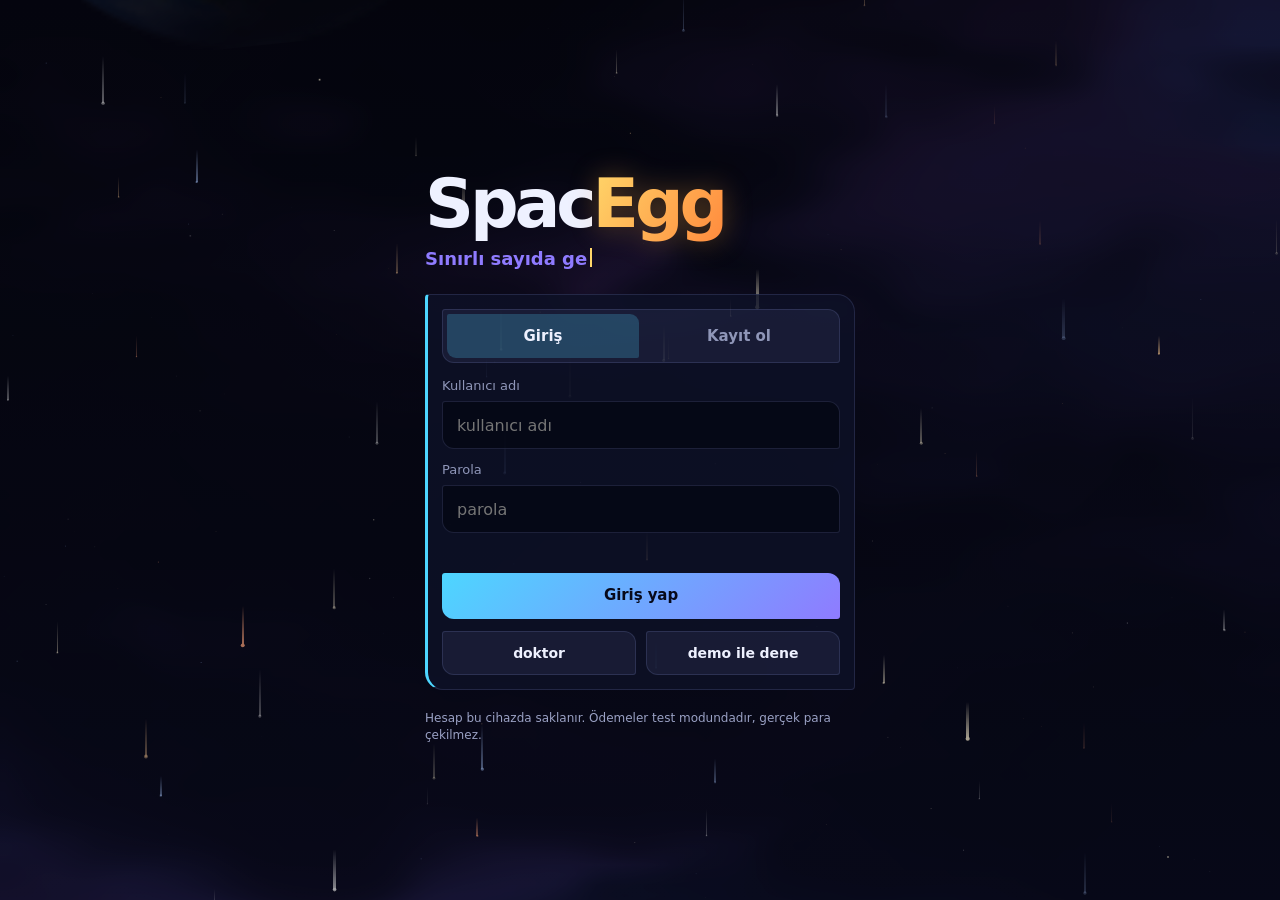
==== commit 7dc4f16e: "SpacEgg v1.0.3: ses düzeltmesi, galaksi efektleri, renkli gezegen kartı - Ses kilitlenmesi giderildi" ====
--- a/android/assets/index.html
+++ b/android/assets/index.html
@@ -5,7 +5,7 @@
 <meta name="viewport" content="width=device-width,initial-scale=1,viewport-fit=cover,interactive-widget=resizes-content">
 <meta name="theme-color" content="#04050d">
 <title>SpacEgg</title>
-<style>:root{--bg:#04050d;--ink:#eef1ff;--mute:#8f96b8;--faint:#5b6288;--glass:rgba(16,20,44,.66);--glass2:rgba(26,32,66,.72);--line:rgba(160,175,255,.15);--tc:#4DD6FF;--tc2:#8f7bff;--sav:#FF5A4D;--med:#46E39B;--loj:#FFC83D;--yik:#B15CFF;--yar:#4DD6FF;--ok:#46E39B;--bad:#FF5A4D;--warn:#FFC83D;--r1:4px 18px 4px 18px;--r2:3px 12px 3px 12px;--nav:68px;--safeb:env(safe-area-inset-bottom,0px);--safet:env(safe-area-inset-top,0px);--font:system-ui,-apple-system,"Segoe UI",Roboto,"Noto Sans","Helvetica Neue",Arial,sans-serif}*{box-sizing:border-box;-webkit-tap-highlight-color:transparent}html,body{margin:0;height:100%;background:var(--bg);color:var(--ink);font:15px/1.45 var(--font);overflow:hidden;overscroll-behavior:none}body{position:fixed;inset:0}button,input,select,textarea{font:inherit;color:inherit}button{cursor:pointer;border:0;background:none;padding:0}:focus-visible{outline:2px solid var(--tc);outline-offset:2px}[hidden]{display:none!important}#bg{position:fixed;inset:0;width:100%;height:100%;z-index:0;background:radial-gradient(120% 90% at 50% 0%,#12163a,#070a1c 55%,#03040a)}#app{position:fixed;inset:0;z-index:1}#app[data-t=sav]{--tc:var(--sav);--tc2:#ffb199}#app[data-t=med]{--tc:var(--med);--tc2:#b6ffd9}#app[data-t=loj]{--tc:var(--loj);--tc2:#ffe9a8}#app[data-t=yik]{--tc:var(--yik);--tc2:#e0b8ff}#app[data-t=yar]{--tc:var(--yar);--tc2:#c4f1ff}.v{position:absolute;inset:0;overflow-y:auto;overflow-x:hidden;padding:calc(14px + var(--safet)) 14px calc(var(--nav) + var(--safeb) + 18px);scrollbar-width:thin;scrollbar-color:var(--line) transparent}.v.nonav{padding-bottom:calc(24px + var(--safeb))}.wrap{max-width:720px;margin:0 auto}.top{display:flex;align-items:center;gap:10px;margin:2px 0 14px}.top h1{flex:1;margin:0;font-size:clamp(24px,7vw,32px);font-weight:800;letter-spacing:-.035em;line-height:1.05}.top h1 small{display:block;font-size:13px;font-weight:500;letter-spacing:0;color:var(--mute);margin-top:4px}h2{margin:22px 0 10px;font-size:17px;font-weight:700;letter-spacing:-.01em}p{margin:0 0 8px}.mute{color:var(--mute)}.small{font-size:13px}.tiny{font-size:12px}.num{font-variant-numeric:tabular-nums}.card{position:relative;background:var(--glass);border:1px solid var(--line);border-left:3px solid var(--tc);border-radius:var(--r1);padding:14px;margin-bottom:12px;backdrop-filter:none}.card.flat{border-left-width:1px}.card h3{margin:0 0 4px;font-size:16px;font-weight:700;letter-spacing:-.01em}.row{display:flex;align-items:center;gap:10px}.row.wrap2{flex-wrap:wrap}.grow{flex:1;min-width:0}.grid2{display:grid;grid-template-columns:1fr 1fr;gap:10px}@media(min-width:720px){.grid2.wide{grid-template-columns:repeat(3,1fr)}}.btn{position:relative;overflow:hidden;display:inline-flex;align-items:center;justify-content:center;gap:8px;min-height:46px;padding:0 18px;font-weight:700;letter-spacing:-.005em;border-radius:var(--r2);background:linear-gradient(135deg,var(--tc),var(--tc2));color:#07091a;transition:transform .12s,filter .15s,opacity .15s;user-select:none}.btn:active{transform:scale(.96)}.btn:hover{filter:brightness(1.1)}.btn.ghost{background:#a0afff14;color:var(--ink);border:1px solid var(--line)}.btn.danger{background:#ff5a4d24;color:#ffb3ab;border:1px solid rgba(255,90,77,.4)}.btn.sm{min-height:44px;padding:0 14px;font-size:14px}.btn.block{display:flex;width:100%}.btn[disabled],.btn.off{opacity:.42;pointer-events:none;filter:saturate(.4)}.icon-btn{width:44px;height:44px;display:grid;place-items:center;border-radius:50%;background:#a0afff14;border:1px solid var(--line);flex:none}.rip{position:absolute;border-radius:50%;pointer-events:none;background:radial-gradient(circle,#ffffff8c,#fff0 70%);transform:scale(0);animation:rip .55s ease-out forwards}@keyframes rip{to{transform:scale(1);opacity:0}}.ic{display:inline-grid;place-items:center;line-height:0;flex:none}.ic svg{display:block}.fbic{display:inline-grid;place-items:center;width:1.2em;height:1.2em;font-size:12px;border:1px solid currentColor;border-radius:50%;opacity:.8}.chip{display:inline-flex;align-items:center;gap:5px;min-height:24px;padding:2px 9px;border-radius:99px;font-size:12px;font-weight:600;background:#a0afff1a;border:1px solid var(--line);color:var(--ink);white-space:nowrap}.chip.tc{background:color-mix(in srgb,var(--tc) 18%,transparent);border-color:color-mix(in srgb,var(--tc) 55%,transparent)}.chip.efsane{color:#ffd76a;border-color:#ffd76a77}.chip.nadir{color:#b9a3ff;border-color:#b9a3ff77}.coin{display:inline-flex;align-items:center;gap:5px;font-weight:700;color:#ffd76a;font-variant-numeric:tabular-nums}.coin i{width:15px;height:15px;border-radius:50%;background:radial-gradient(circle at 35% 30%,#fff3b0,#ffc83d 55%,#b8860b);box-shadow:0 0 8px #ffc83d88;display:inline-block}.bar{height:7px;border-radius:7px;background:#a0afff24;overflow:hidden}.bar>i{display:block;height:100%;width:0;background:linear-gradient(90deg,var(--tc),var(--tc2));border-radius:7px;transition:width .5s ease}.nav{position:fixed;left:50%;bottom:calc(10px + var(--safeb));transform:translate(-50%);z-index:20;display:flex;width:min(94vw,520px);height:var(--nav);padding:6px;gap:2px;background:#0a0d20db;border:1px solid var(--line);border-radius:26px 8px;box-shadow:0 10px 40px #0000008c}.nav button{position:relative;flex:1;min-width:44px;display:flex;flex-direction:column;align-items:center;justify-content:center;gap:2px;font-size:11px;font-weight:600;color:var(--mute);border-radius:18px 6px;transition:color .2s,background .2s}.nav button[aria-current=page]{color:var(--ink);background:color-mix(in srgb,var(--tc) 20%,transparent)}.nav button[aria-current=page] .ic{color:var(--tc);filter:drop-shadow(0 0 6px var(--tc))}.nav button .dot{position:absolute;top:6px;right:calc(50% - 20px);min-width:16px;height:16px;border-radius:8px;background:var(--bad);color:#fff;font-size:10px;display:grid;place-items:center;padding:0 4px}.login{display:flex;min-height:100%;flex-direction:column;justify-content:center;max-width:430px;margin:0 auto;padding-top:4vh}.brand{font-size:clamp(46px,15vw,68px);font-weight:800;letter-spacing:-.06em;line-height:.9;margin:0}.brand b{font-weight:800;background:linear-gradient(120deg,#ffd76a,#ff8a3d);-webkit-background-clip:text;background-clip:text;color:transparent;filter:drop-shadow(0 0 14px rgba(255,170,60,.35))}.type-line{min-height:26px;margin:12px 0 22px;font-size:clamp(15px,4.4vw,18px);font-weight:600;color:var(--tc2);white-space:nowrap;overflow:hidden}.caret{display:inline-block;width:2px;height:1.05em;background:#ffd76a;margin-left:3px;vertical-align:-2px;animation:blink 1s steps(2) infinite}@keyframes blink{50%{opacity:0}}.seg{display:flex;gap:4px;padding:4px;border-radius:var(--r2);background:#a0afff14;border:1px solid var(--line);margin-bottom:14px}.seg button{flex:1;min-height:44px;border-radius:2px 9px;font-weight:700;color:var(--mute);transition:.2s}.seg button[aria-selected=true]{background:color-mix(in srgb,var(--tc) 22%,transparent);color:var(--ink)}.fld{display:block;margin-bottom:12px}.fld>span{display:block;font-size:13px;color:var(--mute);margin-bottom:5px}.inp{width:100%;min-height:48px;padding:0 14px;border-radius:var(--r2);background:#040612b3;border:1px solid var(--line);color:var(--ink);font-size:16px}.inp:focus{border-color:var(--tc);box-shadow:0 0 0 3px color-mix(in srgb,var(--tc) 25%,transparent);outline:0}.err{color:#ff9d94;font-size:13px;min-height:20px;margin:4px 0 8px}.shake{animation:shake .4s}@keyframes shake{20%,60%{transform:translate(-7px)}40%,80%{transform:translate(7px)}}.tabs{display:flex;gap:8px;overflow-x:auto;padding:2px 0 10px;scroll-snap-type:x proximity;scrollbar-width:none}.tabs::-webkit-scrollbar{display:none}.tab{scroll-snap-align:start;flex:none;min-height:46px;display:flex;align-items:center;gap:8px;padding:0 15px 0 11px;border-radius:var(--r2);background:#a0afff12;border:1px solid var(--line);font-weight:700;color:var(--mute);transition:.2s}.tab[aria-selected=true]{color:var(--ink);background:color-mix(in srgb,var(--tc) 22%,rgba(10,13,32,.8));border-color:var(--tc);box-shadow:0 0 18px color-mix(in srgb,var(--tc) 30%,transparent)}.tab .ic{color:var(--tc)}.typehead{margin-bottom:12px}.typehead h2{margin:0 0 4px;font-size:22px;letter-spacing:-.03em}.loop{display:grid;gap:6px;margin:10px 0 0;padding:0;list-style:none}.loop li{display:flex;gap:8px;font-size:13px;color:var(--mute)}.loop li:before{content:"";flex:none;width:6px;height:6px;margin-top:7px;border-radius:50%;background:var(--tc)}.gallery{display:flex;gap:12px;overflow-x:auto;scroll-snap-type:x mandatory;padding:4px 14px 14px;margin:0 -14px;scrollbar-width:none}.gallery::-webkit-scrollbar{display:none}.egg{scroll-snap-align:center;flex:none;width:min(74vw,260px);display:flex;flex-direction:column;gap:8px;padding:12px;border-radius:var(--r1);background:var(--glass);border:1px solid var(--line);border-top:3px solid var(--tc)}.egg .art{height:130px;display:grid;place-items:center;border-radius:var(--r2);background:radial-gradient(circle at 50% 60%,color-mix(in srgb,var(--tc) 20%,transparent),transparent 70%)}.egg h3{margin:0;font-size:16px}.egg .d{font-size:13px;color:var(--mute);min-height:54px}.egg .meta{display:flex;flex-wrap:wrap;gap:5px}@media(min-width:720px){.gallery{flex-wrap:wrap;overflow:visible;margin:0;padding:4px 0}.egg{width:calc(50% - 6px)}}.world{position:absolute;inset:0;touch-action:none}.world canvas.pl{position:absolute;inset:0;width:100%;height:100%}.hud{position:absolute;left:0;right:0;pointer-events:none;padding:0 12px}.hud>*{pointer-events:auto}.hud.t{top:calc(8px + var(--safet))}.hud.b{bottom:calc(var(--nav) + var(--safeb) + 20px)}.tick{overflow:hidden;white-space:nowrap;mask-image:linear-gradient(90deg,transparent,#000 8%,#000 92%,transparent);font-size:12px;font-weight:600;color:var(--tc2);height:20px}.tick>div{display:inline-block;padding-left:100%;animation:tick 38s linear infinite}.tick span{margin-right:34px}.tick span:nth-child(3n+2){color:#ffd76a}.tick span:nth-child(3n){color:#8ff0c3}@keyframes tick{to{transform:translate(-100%)}}.pname{display:flex;align-items:center;gap:10px;margin-top:6px}.pname h1{margin:0;font-size:clamp(22px,6.5vw,30px);letter-spacing:-.04em;font-weight:800;text-shadow:0 2px 14px #000}.lvbox{margin-left:auto;text-align:right;min-width:92px}.lvbox b{font-size:13px;text-shadow:0 1px 8px #000}.pname h1,.tick{text-shadow:0 1px 10px #000}.res{display:flex;gap:6px;overflow-x:auto;padding:8px 0 4px;scrollbar-width:none}.res::-webkit-scrollbar{display:none}.rs{flex:none;display:flex;align-items:center;gap:6px;min-height:34px;padding:3px 10px 3px 7px;border-radius:99px;background:#080a1ab8;border:1px solid var(--line);font-weight:700;font-size:13px;font-variant-numeric:tabular-nums}.rs.up{animation:rsup .7s}@keyframes rsup{30%{transform:scale(1.14);border-color:var(--tc)}}.dock{display:flex;gap:8px;overflow-x:auto;padding:4px 0 6px;scrollbar-width:none}.dock::-webkit-scrollbar{display:none}.act{position:relative;flex:none;width:76px;display:flex;flex-direction:column;align-items:center;gap:4px;padding:8px 4px 6px;border-radius:var(--r1);background:#080a1acc;border:1px solid var(--line);font-size:11.5px;font-weight:700;text-align:center;line-height:1.15;min-height:80px}.act .ring{position:relative;width:42px;height:42px;border-radius:50%;display:grid;place-items:center;background:conic-gradient(var(--tc) calc(var(--p,1)*360deg),rgba(160,175,255,.15) 0)}.act .ring:before{content:"";position:absolute;inset:3px;border-radius:50%;background:#0a0d22}.act .ring .ic{position:relative;color:var(--tc)}.act.cd{opacity:.65}.act .cost{font-size:10.5px;font-weight:600;color:var(--mute)}.act.bad .cost{color:#ff9d94}.sidebtns{position:absolute;right:12px;top:calc(110px + var(--safet));display:flex;flex-direction:column;gap:8px;z-index:3}.speed{display:flex;gap:2px;padding:3px;border-radius:99px;background:#080a1ac7;border:1px solid var(--line)}.speed button{min-width:44px;min-height:34px;border-radius:99px;font-size:12px;font-weight:700;color:var(--mute)}.speed button[aria-pressed=true]{background:var(--tc);color:#07091a}.evtoast{margin-bottom:8px;padding:10px 12px;border-radius:var(--r2);background:#080a1ad1;border:1px solid var(--line);border-left:3px solid var(--tc);font-size:13px;display:flex;gap:10px;align-items:center}.eggwait{position:absolute;inset:0;display:grid;place-items:center;text-align:center;pointer-events:none}.eggwait>div{pointer-events:auto}.mb{position:fixed;inset:0;z-index:50;background:#02030abd;display:flex;align-items:flex-end;justify-content:center;animation:mbin .2s}@keyframes mbin{0%{opacity:0}}.md{width:min(100%,520px);max-height:88vh;overflow:auto;background:#0b0f26;border:1px solid var(--line);border-top:3px solid var(--tc);border-radius:22px 22px 0 0;padding:18px 16px calc(18px + var(--safeb));animation:mdin .28s cubic-bezier(.2,.9,.3,1)}@keyframes mdin{0%{transform:translateY(40px);opacity:0}}@media(min-width:720px){.mb{align-items:center}.md{border-radius:var(--r1);max-height:80vh}}.md h2{margin:0 0 8px;font-size:21px;letter-spacing:-.03em}.choice{display:block;width:100%;text-align:left;margin-top:8px;min-height:48px;padding:10px 14px;border-radius:var(--r2);background:#a0afff12;border:1px solid var(--line);font-weight:600}.choice:hover{border-color:var(--tc)}.choice small{display:block;color:var(--mute);font-weight:500}#toasts{position:fixed;left:0;right:0;top:calc(10px + var(--safet));z-index:80;display:flex;flex-direction:column;align-items:center;gap:8px;pointer-events:none}.toast{display:flex;align-items:center;gap:10px;max-width:min(92vw,440px);padding:10px 16px 10px 12px;border-radius:var(--r2);background:#080a1af0;border:1px solid var(--line);border-left:3px solid var(--tc);font-weight:600;font-size:14px;box-shadow:0 8px 30px #00000080;animation:tin .35s cubic-bezier(.2,.9,.3,1)}.toast.out{animation:tout .35s forwards}@keyframes tin{0%{transform:translateY(-18px);opacity:0}}@keyframes tout{to{transform:translateY(-14px);opacity:0}}.float{position:fixed;z-index:90;pointer-events:none;font-weight:800;color:#ffd76a;text-shadow:0 2px 10px #000;animation:fl 1.2s ease-out forwards}@keyframes fl{to{transform:translateY(-70px);opacity:0}}.item{display:flex;gap:12px;align-items:center}.item .pic{flex:none;width:46px;height:46px;display:grid;place-items:center;border-radius:var(--r2);background:color-mix(in srgb,var(--tc) 14%,rgba(8,10,26,.8));color:var(--tc);border:1px solid color-mix(in srgb,var(--tc) 35%,transparent)}.item.lock{opacity:.55}.item.bought{animation:bought .8s}@keyframes bought{30%{background:color-mix(in srgb,var(--ok) 25%,transparent)}}.sl{width:100%;accent-color:var(--tc);min-height:30px}.kv{display:grid;grid-template-columns:auto 1fr;gap:4px 14px;font-size:14px}.kv dt{color:var(--mute)}.kv dd{margin:0;text-align:right;font-weight:600}.gal{position:absolute;inset:0}.gal canvas{position:absolute;inset:0;width:100%;height:100%;touch-action:none}.tpanel{position:absolute;left:10px;right:10px;bottom:calc(var(--nav) + var(--safeb) + 20px);z-index:4;max-width:520px;margin:0 auto}@media(prefers-reduced-motion:reduce){*{animation-duration:.01ms!important;animation-iteration-count:1!important;transition-duration:.01ms!important}.tick>div{animation:none;padding-left:0}}body.rm *{animation-duration:.01ms!important;animation-iteration-count:1!important;transition-duration:.01ms!important}#app:before{content:"";position:fixed;inset:0;background:#04050da8;pointer-events:none}#app[data-view=world]:before,#app[data-view=galaxy]:before{background:#04050d1f}#app[data-view=login]:before{background:#04050d59}:root{--glass:rgba(14,18,40,.82)}:root{--faint:#7d85ad}#toasts{top:auto;bottom:calc(var(--nav) + var(--safeb) + 24px);flex-direction:column;gap:6px;padding:0 12px}.toast{padding:8px 14px 8px 10px;font-size:13px;max-width:min(92vw,420px);animation:tinb .3s cubic-bezier(.2,.9,.3,1)}.toast:nth-last-child(n+3){display:none}.toast.out{animation:toutb .3s forwards}@keyframes tinb{0%{transform:translateY(14px);opacity:0}}@keyframes toutb{to{transform:translateY(10px);opacity:0}}body:has(.mb) #toasts{bottom:auto;top:calc(8px + var(--safet))}body:has(.mb) .toast{animation:tin .3s}#app[data-view=world]~#toasts,body:has(#app[data-view=world]) #toasts{bottom:calc(var(--nav) + var(--safeb) + 150px)}body:has(#app[data-view=galaxy] .tpanel) #toasts{bottom:calc(var(--nav) + var(--safeb) + 170px)}.nav{background:#080a1af7}.nav button{font-size:11.5px}.btn .coin{color:#07091a}.btn .coin i{box-shadow:0 0 0 1.5px #07091a8c}.btn:focus-visible{outline:2px solid #fff;outline-offset:3px}.tab:focus-visible,.nav button:focus-visible,.act:focus-visible,.choice:focus-visible{outline:2px solid #fff;outline-offset:2px}.act .cost,.tiny.mute{color:#9aa1c4}.tab{color:#a3aacb}.tick{font-size:12.5px}@media(min-width:1000px){.wrap{max-width:1000px}.egg{width:calc(33.333% - 8px)}.top h1{font-size:34px}.md{width:min(100%,560px)}.nav{width:560px}}@media(min-width:720px)and (max-width:999px){.wrap{max-width:760px}}@media(max-height:560px){.hud.b{bottom:calc(var(--nav) + var(--safeb) + 8px)}.act{width:68px;padding:6px 3px 4px}.sidebtns{top:calc(84px + var(--safet))}}.btn[disabled],.btn.off{opacity:.55}
+<style>:root{--bg:#04050d;--ink:#eef1ff;--mute:#8f96b8;--faint:#5b6288;--glass:rgba(16,20,44,.66);--glass2:rgba(26,32,66,.72);--line:rgba(160,175,255,.15);--tc:#4DD6FF;--tc2:#8f7bff;--sav:#FF5A4D;--med:#46E39B;--loj:#FFC83D;--yik:#B15CFF;--yar:#4DD6FF;--ok:#46E39B;--bad:#FF5A4D;--warn:#FFC83D;--r1:4px 18px 4px 18px;--r2:3px 12px 3px 12px;--nav:68px;--safeb:env(safe-area-inset-bottom,0px);--safet:env(safe-area-inset-top,0px);--font:system-ui,-apple-system,"Segoe UI",Roboto,"Noto Sans","Helvetica Neue",Arial,sans-serif}*{box-sizing:border-box;-webkit-tap-highlight-color:transparent}html,body{margin:0;height:100%;background:var(--bg);color:var(--ink);font:15px/1.45 var(--font);overflow:hidden;overscroll-behavior:none}body{position:fixed;inset:0}button,input,select,textarea{font:inherit;color:inherit}button{cursor:pointer;border:0;background:none;padding:0}:focus-visible{outline:2px solid var(--tc);outline-offset:2px}[hidden]{display:none!important}#bg{position:fixed;inset:0;width:100%;height:100%;z-index:0;background:radial-gradient(120% 90% at 50% 0%,#12163a,#070a1c 55%,#03040a)}#app{position:fixed;inset:0;z-index:1}#app[data-t=sav]{--tc:var(--sav);--tc2:#ffb199}#app[data-t=med]{--tc:var(--med);--tc2:#b6ffd9}#app[data-t=loj]{--tc:var(--loj);--tc2:#ffe9a8}#app[data-t=yik]{--tc:var(--yik);--tc2:#e0b8ff}#app[data-t=yar]{--tc:var(--yar);--tc2:#c4f1ff}.v{position:absolute;inset:0;overflow-y:auto;overflow-x:hidden;padding:calc(14px + var(--safet)) 14px calc(var(--nav) + var(--safeb) + 18px);scrollbar-width:thin;scrollbar-color:var(--line) transparent}.v.nonav{padding-bottom:calc(24px + var(--safeb))}.wrap{max-width:720px;margin:0 auto}.top{display:flex;align-items:center;gap:10px;margin:2px 0 14px}.top h1{flex:1;margin:0;font-size:clamp(24px,7vw,32px);font-weight:800;letter-spacing:-.035em;line-height:1.05}.top h1 small{display:block;font-size:13px;font-weight:500;letter-spacing:0;color:var(--mute);margin-top:4px}h2{margin:22px 0 10px;font-size:17px;font-weight:700;letter-spacing:-.01em}p{margin:0 0 8px}.mute{color:var(--mute)}.small{font-size:13px}.tiny{font-size:12px}.num{font-variant-numeric:tabular-nums}.card{position:relative;background:var(--glass);border:1px solid var(--line);border-left:3px solid var(--tc);border-radius:var(--r1);padding:14px;margin-bottom:12px;backdrop-filter:none}.card.flat{border-left-width:1px}.card h3{margin:0 0 4px;font-size:16px;font-weight:700;letter-spacing:-.01em}.row{display:flex;align-items:center;gap:10px}.row.wrap2{flex-wrap:wrap}.grow{flex:1;min-width:0}.grid2{display:grid;grid-template-columns:1fr 1fr;gap:10px}@media(min-width:720px){.grid2.wide{grid-template-columns:repeat(3,1fr)}}.btn{position:relative;overflow:hidden;display:inline-flex;align-items:center;justify-content:center;gap:8px;min-height:46px;padding:0 18px;font-weight:700;letter-spacing:-.005em;border-radius:var(--r2);background:linear-gradient(135deg,var(--tc),var(--tc2));color:#07091a;transition:transform .12s,filter .15s,opacity .15s;user-select:none}.btn:active{transform:scale(.96)}.btn:hover{filter:brightness(1.1)}.btn.ghost{background:#a0afff14;color:var(--ink);border:1px solid var(--line)}.btn.danger{background:#ff5a4d24;color:#ffb3ab;border:1px solid rgba(255,90,77,.4)}.btn.sm{min-height:44px;padding:0 14px;font-size:14px}.btn.block{display:flex;width:100%}.btn[disabled],.btn.off{opacity:.42;pointer-events:none;filter:saturate(.4)}.icon-btn{width:44px;height:44px;display:grid;place-items:center;border-radius:50%;background:#a0afff14;border:1px solid var(--line);flex:none}.rip{position:absolute;border-radius:50%;pointer-events:none;background:radial-gradient(circle,#ffffff8c,#fff0 70%);transform:scale(0);animation:rip .55s ease-out forwards}@keyframes rip{to{transform:scale(1);opacity:0}}.ic{display:inline-grid;place-items:center;line-height:0;flex:none}.ic svg{display:block}.fbic{display:inline-grid;place-items:center;width:1.2em;height:1.2em;font-size:12px;border:1px solid currentColor;border-radius:50%;opacity:.8}.chip{display:inline-flex;align-items:center;gap:5px;min-height:24px;padding:2px 9px;border-radius:99px;font-size:12px;font-weight:600;background:#a0afff1a;border:1px solid var(--line);color:var(--ink);white-space:nowrap}.chip.tc{background:color-mix(in srgb,var(--tc) 18%,transparent);border-color:color-mix(in srgb,var(--tc) 55%,transparent)}.chip.efsane{color:#ffd76a;border-color:#ffd76a77}.chip.nadir{color:#b9a3ff;border-color:#b9a3ff77}.coin{display:inline-flex;align-items:center;gap:5px;font-weight:700;color:#ffd76a;font-variant-numeric:tabular-nums}.coin i{width:15px;height:15px;border-radius:50%;background:radial-gradient(circle at 35% 30%,#fff3b0,#ffc83d 55%,#b8860b);box-shadow:0 0 8px #ffc83d88;display:inline-block}.bar{height:7px;border-radius:7px;background:#a0afff24;overflow:hidden}.bar>i{display:block;height:100%;width:0;background:linear-gradient(90deg,var(--tc),var(--tc2));border-radius:7px;transition:width .5s ease}.nav{position:fixed;left:50%;bottom:calc(10px + var(--safeb));transform:translate(-50%);z-index:20;display:flex;width:min(94vw,520px);height:var(--nav);padding:6px;gap:2px;background:#0a0d20db;border:1px solid var(--line);border-radius:26px 8px;box-shadow:0 10px 40px #0000008c}.nav button{position:relative;flex:1;min-width:44px;display:flex;flex-direction:column;align-items:center;justify-content:center;gap:2px;font-size:11px;font-weight:600;color:var(--mute);border-radius:18px 6px;transition:color .2s,background .2s}.nav button[aria-current=page]{color:var(--ink);background:color-mix(in srgb,var(--tc) 20%,transparent)}.nav button[aria-current=page] .ic{color:var(--tc);filter:drop-shadow(0 0 6px var(--tc))}.nav button .dot{position:absolute;top:6px;right:calc(50% - 20px);min-width:16px;height:16px;border-radius:8px;background:var(--bad);color:#fff;font-size:10px;display:grid;place-items:center;padding:0 4px}.login{display:flex;min-height:100%;flex-direction:column;justify-content:center;max-width:430px;margin:0 auto;padding-top:4vh}.brand{font-size:clamp(46px,15vw,68px);font-weight:800;letter-spacing:-.06em;line-height:.9;margin:0}.brand b{font-weight:800;background:linear-gradient(120deg,#ffd76a,#ff8a3d);-webkit-background-clip:text;background-clip:text;color:transparent;filter:drop-shadow(0 0 14px rgba(255,170,60,.35))}.type-line{min-height:26px;margin:12px 0 22px;font-size:clamp(15px,4.4vw,18px);font-weight:600;color:var(--tc2);white-space:nowrap;overflow:hidden}.caret{display:inline-block;width:2px;height:1.05em;background:#ffd76a;margin-left:3px;vertical-align:-2px;animation:blink 1s steps(2) infinite}@keyframes blink{50%{opacity:0}}.seg{display:flex;gap:4px;padding:4px;border-radius:var(--r2);background:#a0afff14;border:1px solid var(--line);margin-bottom:14px}.seg button{flex:1;min-height:44px;border-radius:2px 9px;font-weight:700;color:var(--mute);transition:.2s}.seg button[aria-selected=true]{background:color-mix(in srgb,var(--tc) 22%,transparent);color:var(--ink)}.fld{display:block;margin-bottom:12px}.fld>span{display:block;font-size:13px;color:var(--mute);margin-bottom:5px}.inp{width:100%;min-height:48px;padding:0 14px;border-radius:var(--r2);background:#040612b3;border:1px solid var(--line);color:var(--ink);font-size:16px}.inp:focus{border-color:var(--tc);box-shadow:0 0 0 3px color-mix(in srgb,var(--tc) 25%,transparent);outline:0}.err{color:#ff9d94;font-size:13px;min-height:20px;margin:4px 0 8px}.shake{animation:shake .4s}@keyframes shake{20%,60%{transform:translate(-7px)}40%,80%{transform:translate(7px)}}.tabs{display:flex;gap:8px;overflow-x:auto;padding:2px 0 10px;scroll-snap-type:x proximity;scrollbar-width:none}.tabs::-webkit-scrollbar{display:none}.tab{scroll-snap-align:start;flex:none;min-height:46px;display:flex;align-items:center;gap:8px;padding:0 15px 0 11px;border-radius:var(--r2);background:#a0afff12;border:1px solid var(--line);font-weight:700;color:var(--mute);transition:.2s}.tab[aria-selected=true]{color:var(--ink);background:color-mix(in srgb,var(--tc) 22%,rgba(10,13,32,.8));border-color:var(--tc);box-shadow:0 0 18px color-mix(in srgb,var(--tc) 30%,transparent)}.tab .ic{color:var(--tc)}.typehead{margin-bottom:12px}.typehead h2{margin:0 0 4px;font-size:22px;letter-spacing:-.03em}.loop{display:grid;gap:6px;margin:10px 0 0;padding:0;list-style:none}.loop li{display:flex;gap:8px;font-size:13px;color:var(--mute)}.loop li:before{content:"";flex:none;width:6px;height:6px;margin-top:7px;border-radius:50%;background:var(--tc)}.gallery{display:flex;gap:12px;overflow-x:auto;scroll-snap-type:x mandatory;padding:4px 14px 14px;margin:0 -14px;scrollbar-width:none}.gallery::-webkit-scrollbar{display:none}.egg{scroll-snap-align:center;flex:none;width:min(74vw,260px);display:flex;flex-direction:column;gap:8px;padding:12px;border-radius:var(--r1);background:var(--glass);border:1px solid var(--line);border-top:3px solid var(--tc)}.egg .art{height:130px;display:grid;place-items:center;border-radius:var(--r2);background:radial-gradient(circle at 50% 60%,color-mix(in srgb,var(--tc) 20%,transparent),transparent 70%)}.egg h3{margin:0;font-size:16px}.egg .d{font-size:13px;color:var(--mute);min-height:54px}.egg .meta{display:flex;flex-wrap:wrap;gap:5px}@media(min-width:720px){.gallery{flex-wrap:wrap;overflow:visible;margin:0;padding:4px 0}.egg{width:calc(50% - 6px)}}.world{position:absolute;inset:0;touch-action:none}.world canvas.pl{position:absolute;inset:0;width:100%;height:100%}.hud{position:absolute;left:0;right:0;pointer-events:none;padding:0 12px}.hud>*{pointer-events:auto}.hud.t{top:calc(8px + var(--safet))}.hud.b{bottom:calc(var(--nav) + var(--safeb) + 20px)}.tick{overflow:hidden;white-space:nowrap;mask-image:linear-gradient(90deg,transparent,#000 8%,#000 92%,transparent);font-size:12px;font-weight:600;color:var(--tc2);height:20px}.tick>div{display:inline-block;padding-left:100%;animation:tick 38s linear infinite}.tick span{margin-right:34px}.tick span:nth-child(3n+2){color:#ffd76a}.tick span:nth-child(3n){color:#8ff0c3}@keyframes tick{to{transform:translate(-100%)}}.pname{display:flex;align-items:center;gap:10px;margin-top:6px}.pname h1{margin:0;font-size:clamp(22px,6.5vw,30px);letter-spacing:-.04em;font-weight:800;text-shadow:0 2px 14px #000}.lvbox{margin-left:auto;text-align:right;min-width:92px}.lvbox b{font-size:13px;text-shadow:0 1px 8px #000}.pname h1,.tick{text-shadow:0 1px 10px #000}.res{display:flex;gap:6px;overflow-x:auto;padding:8px 0 4px;scrollbar-width:none}.res::-webkit-scrollbar{display:none}.rs{flex:none;display:flex;align-items:center;gap:6px;min-height:34px;padding:3px 10px 3px 7px;border-radius:99px;background:#080a1ab8;border:1px solid var(--line);font-weight:700;font-size:13px;font-variant-numeric:tabular-nums}.rs.up{animation:rsup .7s}@keyframes rsup{30%{transform:scale(1.14);border-color:var(--tc)}}.dock{display:flex;gap:8px;overflow-x:auto;padding:4px 0 6px;scrollbar-width:none}.dock::-webkit-scrollbar{display:none}.act{position:relative;flex:none;width:76px;display:flex;flex-direction:column;align-items:center;gap:4px;padding:8px 4px 6px;border-radius:var(--r1);background:#080a1acc;border:1px solid var(--line);font-size:11.5px;font-weight:700;text-align:center;line-height:1.15;min-height:80px}.act .ring{position:relative;width:42px;height:42px;border-radius:50%;display:grid;place-items:center;background:conic-gradient(var(--tc) calc(var(--p,1)*360deg),rgba(160,175,255,.15) 0)}.act .ring:before{content:"";position:absolute;inset:3px;border-radius:50%;background:#0a0d22}.act .ring .ic{position:relative;color:var(--tc)}.act.cd{opacity:.65}.act .cost{font-size:10.5px;font-weight:600;color:var(--mute)}.act.bad .cost{color:#ff9d94}.sidebtns{position:absolute;right:12px;top:calc(110px + var(--safet));display:flex;flex-direction:column;gap:8px;z-index:3}.speed{display:flex;gap:2px;padding:3px;border-radius:99px;background:#080a1ac7;border:1px solid var(--line)}.speed button{min-width:44px;min-height:34px;border-radius:99px;font-size:12px;font-weight:700;color:var(--mute)}.speed button[aria-pressed=true]{background:var(--tc);color:#07091a}.evtoast{margin-bottom:8px;padding:10px 12px;border-radius:var(--r2);background:#080a1ad1;border:1px solid var(--line);border-left:3px solid var(--tc);font-size:13px;display:flex;gap:10px;align-items:center}.eggwait{position:absolute;inset:0;display:grid;place-items:center;text-align:center;pointer-events:none}.eggwait>div{pointer-events:auto}.mb{position:fixed;inset:0;z-index:50;background:#02030abd;display:flex;align-items:flex-end;justify-content:center;animation:mbin .2s}@keyframes mbin{0%{opacity:0}}.md{width:min(100%,520px);max-height:88vh;overflow:auto;background:#0b0f26;border:1px solid var(--line);border-top:3px solid var(--tc);border-radius:22px 22px 0 0;padding:18px 16px calc(18px + var(--safeb));animation:mdin .28s cubic-bezier(.2,.9,.3,1)}@keyframes mdin{0%{transform:translateY(40px);opacity:0}}@media(min-width:720px){.mb{align-items:center}.md{border-radius:var(--r1);max-height:80vh}}.md h2{margin:0 0 8px;font-size:21px;letter-spacing:-.03em}.choice{display:block;width:100%;text-align:left;margin-top:8px;min-height:48px;padding:10px 14px;border-radius:var(--r2);background:#a0afff12;border:1px solid var(--line);font-weight:600}.choice:hover{border-color:var(--tc)}.choice small{display:block;color:var(--mute);font-weight:500}#toasts{position:fixed;left:0;right:0;top:calc(10px + var(--safet));z-index:80;display:flex;flex-direction:column;align-items:center;gap:8px;pointer-events:none}.toast{display:flex;align-items:center;gap:10px;max-width:min(92vw,440px);padding:10px 16px 10px 12px;border-radius:var(--r2);background:#080a1af0;border:1px solid var(--line);border-left:3px solid var(--tc);font-weight:600;font-size:14px;box-shadow:0 8px 30px #00000080;animation:tin .35s cubic-bezier(.2,.9,.3,1)}.toast.out{animation:tout .35s forwards}@keyframes tin{0%{transform:translateY(-18px);opacity:0}}@keyframes tout{to{transform:translateY(-14px);opacity:0}}.float{position:fixed;z-index:90;pointer-events:none;font-weight:800;color:#ffd76a;text-shadow:0 2px 10px #000;animation:fl 1.2s ease-out forwards}@keyframes fl{to{transform:translateY(-70px);opacity:0}}.item{display:flex;gap:12px;align-items:center}.item .pic{flex:none;width:46px;height:46px;display:grid;place-items:center;border-radius:var(--r2);background:color-mix(in srgb,var(--tc) 14%,rgba(8,10,26,.8));color:var(--tc);border:1px solid color-mix(in srgb,var(--tc) 35%,transparent)}.item.lock{opacity:.55}.item.bought{animation:bought .8s}@keyframes bought{30%{background:color-mix(in srgb,var(--ok) 25%,transparent)}}.sl{width:100%;accent-color:var(--tc);min-height:30px}.kv{display:grid;grid-template-columns:auto 1fr;gap:4px 14px;font-size:14px}.kv dt{color:var(--mute)}.kv dd{margin:0;text-align:right;font-weight:600}.gal{position:absolute;inset:0}.gal canvas{position:absolute;inset:0;width:100%;height:100%;touch-action:none}.tpanel{position:absolute;left:10px;right:10px;bottom:calc(var(--nav) + var(--safeb) + 20px);z-index:4;max-width:520px;margin:0 auto}@media(prefers-reduced-motion:reduce){*{animation-duration:.01ms!important;animation-iteration-count:1!important;transition-duration:.01ms!important}.tick>div{animation:none;padding-left:0}}body.rm *{animation-duration:.01ms!important;animation-iteration-count:1!important;transition-duration:.01ms!important}#app:before{content:"";position:fixed;inset:0;background:#04050da8;pointer-events:none}#app[data-view=world]:before,#app[data-view=galaxy]:before{background:#04050d1f}#app[data-view=login]:before{background:#04050d59}:root{--glass:rgba(14,18,40,.82)}:root{--faint:#7d85ad}#toasts{top:auto;bottom:calc(var(--nav) + var(--safeb) + 24px);flex-direction:column;gap:6px;padding:0 12px}.toast{padding:8px 14px 8px 10px;font-size:13px;max-width:min(92vw,420px);animation:tinb .3s cubic-bezier(.2,.9,.3,1)}.toast:nth-last-child(n+3){display:none}.toast.out{animation:toutb .3s forwards}@keyframes tinb{0%{transform:translateY(14px);opacity:0}}@keyframes toutb{to{transform:translateY(10px);opacity:0}}body:has(.mb) #toasts{bottom:auto;top:calc(8px + var(--safet))}body:has(.mb) .toast{animation:tin .3s}#app[data-view=world]~#toasts,body:has(#app[data-view=world]) #toasts{bottom:calc(var(--nav) + var(--safeb) + 150px)}body:has(#app[data-view=galaxy] .tpanel) #toasts{bottom:calc(var(--nav) + var(--safeb) + 170px)}.nav{background:#080a1af7}.nav button{font-size:11.5px}.btn .coin{color:#07091a}.btn .coin i{box-shadow:0 0 0 1.5px #07091a8c}.btn:focus-visible{outline:2px solid #fff;outline-offset:3px}.tab:focus-visible,.nav button:focus-visible,.act:focus-visible,.choice:focus-visible{outline:2px solid #fff;outline-offset:2px}.act .cost,.tiny.mute{color:#9aa1c4}.tab{color:#a3aacb}.tick{font-size:12.5px}@media(min-width:1000px){.wrap{max-width:1000px}.egg{width:calc(33.333% - 8px)}.top h1{font-size:34px}.md{width:min(100%,560px)}.nav{width:560px}}@media(min-width:720px)and (max-width:999px){.wrap{max-width:760px}}@media(max-height:560px){.hud.b{bottom:calc(var(--nav) + var(--safeb) + 8px)}.act{width:68px;padding:6px 3px 4px}.sidebtns{top:calc(84px + var(--safet))}}.btn[disabled],.btn.off{opacity:.55}.pc{background:#0f1330;border:1px solid var(--line);border-left-width:4px;padding:12px}.pc-head{gap:8px;flex-wrap:nowrap;align-items:center}.pc-id{min-width:0}.pc-name{display:block;font-size:17px;letter-spacing:.2px;overflow:hidden;text-overflow:ellipsis;white-space:nowrap}.pc-type{font-size:12.5px;font-weight:600;overflow:hidden;text-overflow:ellipsis;white-space:nowrap}.pc-lvl{flex:none;font-size:12px;font-weight:700;padding:3px 9px;border:1px solid;border-radius:99px;white-space:nowrap}.pc-grid{display:grid;grid-template-columns:1.5fr 1fr 1fr;gap:8px 10px;margin:10px 0 8px}.pc-cell{min-width:0}.pc-cell.wide{grid-column:1/-1}.pc-lab{font-size:11.5px;font-weight:600;color:#9aa3cc;letter-spacing:.4px;text-transform:uppercase}.pc-val{font-size:14px;font-weight:700;overflow-wrap:anywhere}.pc-coord{font-family:ui-monospace,SFMono-Regular,Menlo,Consolas,monospace;font-size:13.5px;letter-spacing:.3px}.pc-rel{display:inline-block;font-size:12.5px;font-weight:700;padding:1px 9px;border:1px solid;border-radius:99px}.pc-warn:before{content:"\26a0\fe0e  "}.pc-info{margin:0 0 10px;font-size:13px;line-height:1.4;color:#b4bcdd;display:-webkit-box;-webkit-line-clamp:2;-webkit-box-orient:vertical;overflow:hidden}body:has(#app[data-view=galaxy] .tpanel:not([hidden]) .pc) #toasts{bottom:auto;top:calc(72px + var(--safet))}
 </style>
 </head>
 <body>
@@ -15,7 +15,7 @@
 <script type="application/json" id="d-cins">{"types":{"sav":{"id":"sav","name":"Savaşçı","tag":"Savaş Alanı Gezegeni","color":"#FF5A4D","color2":"#FFB199","icon":"war","desc":"Savaşçı gezegen bir savaş alanıdır: ordu kurar, çelik döker, komşularına saldırır ya da surlarının ardında bekler. Güç, gezegenin kaderini belirler.","goal":"Galaksinin en güçlü cephesini kur: zafer kazan, yağma topla, savunmanı hiç yıktırma.","loop":["Çelik ve cephane üret, birlik eğit.","Komşu gezegenlere saldır ya da ittifak kur.","Zaferle moral kazan, silah teknolojisini yükselt."],"currency":{"id":"coin","name":"Savaş Kredisi","icon":"coins"},"res":[{"id":"kuvvet","name":"Kuvvet","icon":"troops","color":"#FF5A4D"},{"id":"celik","name":"Çelik","icon":"ore","color":"#B7C2D0"},{"id":"cephane","name":"Cephane","icon":"bomb","color":"#FFC83D"},{"id":"moral","name":"Moral","icon":"banner","color":"#FF8FA3"}],"start":{"kuvvet":20,"celik":30,"cephane":15,"moral":20},"income":{"kuvvet":1.0,"celik":1.6,"cephane":0.8,"moral":0.4},"ranks":[{"lvl":1,"name":"Er"},{"lvl":5,"name":"Çavuş"},{"lvl":10,"name":"Yüzbaşı"},{"lvl":15,"name":"Albay"},{"lvl":20,"name":"General"},{"lvl":30,"name":"Mareşal"},{"lvl":40,"name":"Fatih"},{"lvl":50,"name":"Savaş Efendisi"}],"levels":[{"n":1,"name":"Kıvılcım Ocağı","era":0,"xp":60,"desc":"Yüzeyde ilk ateşler yanıyor; küçük bir topluluk silahlanıyor."},{"n":2,"name":"İlk Surlar","era":0,"xp":70,"desc":"Yüzeyde ilk ateşler yanıyor; küçük bir topluluk silahlanıyor."},{"n":3,"name":"Taş Kale","era":0,"xp":81,"desc":"Yüzeyde ilk ateşler yanıyor; küçük bir topluluk silahlanıyor."},{"n":4,"name":"Nöbet Kulesi","era":0,"xp":94,"desc":"Yüzeyde ilk ateşler yanıyor; küçük bir topluluk silahlanıyor."},{"n":5,"name":"Savaş Davulu","era":0,"xp":109,"desc":"Yüzeyde ilk ateşler yanıyor; küçük bir topluluk silahlanıyor."},{"n":6,"name":"Demir Dizisi","era":0,"xp":126,"desc":"Yüzeyde ilk ateşler yanıyor; küçük bir topluluk silahlanıyor."},{"n":7,"name":"Mızrak Hattı","era":1,"xp":146,"desc":"Taş surlar yükseliyor, nöbet kuleleri ufku tarıyor."},{"n":8,"name":"Kalkan Duvarı","era":1,"xp":170,"desc":"Taş surlar yükseliyor, nöbet kuleleri ufku tarıyor."},{"n":9,"name":"Siper Hattı","era":1,"xp":197,"desc":"Taş surlar yükseliyor, nöbet kuleleri ufku tarıyor."},{"n":10,"name":"Cephe Komutanlığı","era":1,"xp":228,"desc":"Taş surlar yükseliyor, nöbet kuleleri ufku tarıyor."},{"n":11,"name":"Zırhlı Birlik","era":1,"xp":265,"desc":"Taş surlar yükseliyor, nöbet kuleleri ufku tarıyor."},{"n":12,"name":"Topçu Mevzii","era":1,"xp":307,"desc":"Taş surlar yükseliyor, nöbet kuleleri ufku tarıyor."},{"n":13,"name":"Hava Kuşatması","era":2,"xp":356,"desc":"Demir ve bronz birlikler cepheye dizildi."},{"n":14,"name":"Yörünge Nöbeti","era":2,"xp":413,"desc":"Demir ve bronz birlikler cepheye dizildi."},{"n":15,"name":"Plazma Hattı","era":2,"xp":479,"desc":"Demir ve bronz birlikler cepheye dizildi."},{"n":16,"name":"Savaş Filosu","era":2,"xp":556,"desc":"Demir ve bronz birlikler cepheye dizildi."},{"n":17,"name":"Kuşatma Ağı","era":2,"xp":645,"desc":"Demir ve bronz birlikler cepheye dizildi."},{"n":18,"name":"Gölge Birliği","era":2,"xp":748,"desc":"Demir ve bronz birlikler cepheye dizildi."},{"n":19,"name":"Çelik Fırtına","era":3,"xp":868,"desc":"Barut ve çelik savaşın yüzünü değiştirdi."},{"n":20,"name":"Büyük Cephe","era":3,"xp":1007,"desc":"Barut ve çelik savaşın yüzünü değiştirdi."},{"n":21,"name":"Komuta Gemisi","era":3,"xp":1168,"desc":"Barut ve çelik savaşın yüzünü değiştirdi."},{"n":22,"name":"Yıldız Kalkanı","era":3,"xp":1354,"desc":"Barut ve çelik savaşın yüzünü değiştirdi."},{"n":23,"name":"Ağır Kruvazör","era":3,"xp":1571,"desc":"Barut ve çelik savaşın yüzünü değiştirdi."},{"n":24,"name":"Fetih Hattı","era":3,"xp":1823,"desc":"Barut ve çelik savaşın yüzünü değiştirdi."},{"n":25,"name":"Savaş Konseyi","era":4,"xp":2114,"desc":"Zırhlı birlikler ve topçu hatları gezegeni kapladı."},{"n":26,"name":"Mutlak Mevzi","era":4,"xp":2452,"desc":"Zırhlı birlikler ve topçu hatları gezegeni kapladı."},{"n":27,"name":"Kızıl Ordu","era":4,"xp":2845,"desc":"Zırhlı birlikler ve topçu hatları gezegeni kapladı."},{"n":28,"name":"Galaktik Siper","era":4,"xp":3300,"desc":"Zırhlı birlikler ve topçu hatları gezegeni kapladı."},{"n":29,"name":"Titan Birliği","era":4,"xp":3828,"desc":"Zırhlı birlikler ve topçu hatları gezegeni kapladı."},{"n":30,"name":"Zafer Kapısı","era":4,"xp":4441,"desc":"Zırhlı birlikler ve topçu hatları gezegeni kapladı."},{"n":31,"name":"Kara Bayrak","era":5,"xp":5151,"desc":"Yörünge nöbeti başladı; gökyüzü de bir cephe oldu."},{"n":32,"name":"Kozmik Savaş Alanı","era":5,"xp":5975,"desc":"Yörünge nöbeti başladı; gökyüzü de bir cephe oldu."},{"n":33,"name":"Uzay Muharebesi","era":5,"xp":6931,"desc":"Yörünge nöbeti başladı; gökyüzü de bir cephe oldu."},{"n":34,"name":"Çelik Ay","era":5,"xp":8040,"desc":"Yörünge nöbeti başladı; gökyüzü de bir cephe oldu."},{"n":35,"name":"Demir Güneş","era":5,"xp":9327,"desc":"Yörünge nöbeti başladı; gökyüzü de bir cephe oldu."},{"n":36,"name":"Yıldız Fatihi","era":5,"xp":10819,"desc":"Yörünge nöbeti başladı; gökyüzü de bir cephe oldu."},{"n":37,"name":"Gök Sarayı","era":6,"xp":12550,"desc":"Plazma silahları ve savaş filoları yıldızlar arasında."},{"n":38,"name":"Sonsuz Cephe","era":6,"xp":14558,"desc":"Plazma silahları ve savaş filoları yıldızlar arasında."},{"n":39,"name":"Kuşatma Devi","era":6,"xp":16887,"desc":"Plazma silahları ve savaş filoları yıldızlar arasında."},{"n":40,"name":"Savaş Tanrısı","era":6,"xp":19589,"desc":"Plazma silahları ve savaş filoları yıldızlar arasında."},{"n":41,"name":"Kızıl Çağ","era":6,"xp":22723,"desc":"Plazma silahları ve savaş filoları yıldızlar arasında."},{"n":42,"name":"Fetih Yemini","era":6,"xp":26359,"desc":"Plazma silahları ve savaş filoları yıldızlar arasında."},{"n":43,"name":"Yıldız Hükümdarı","era":7,"xp":30576,"desc":"Galaktik muharebeler: her komşu bir hedef ya da müttefik."},{"n":44,"name":"Çelik Ruh","era":7,"xp":35469,"desc":"Galaktik muharebeler: her komşu bir hedef ya da müttefik."},{"n":45,"name":"Kadim Komutan","era":7,"xp":41144,"desc":"Galaktik muharebeler: her komşu bir hedef ya da müttefik."},{"n":46,"name":"Ölümsüz Ordu","era":7,"xp":47727,"desc":"Galaktik muharebeler: her komşu bir hedef ya da müttefik."},{"n":47,"name":"Galaksi Mareşali","era":7,"xp":55363,"desc":"Galaktik muharebeler: her komşu bir hedef ya da müttefik."},{"n":48,"name":"Evren Şövalyesi","era":7,"xp":64221,"desc":"Galaktik muharebeler: her komşu bir hedef ya da müttefik."},{"n":49,"name":"Son Muharebe","era":8,"xp":74496,"desc":"Savaşın ötesi: gücün anlamı sorgulanıyor, barışın zırhı örülüyor."},{"n":50,"name":"Barış Zırhı","era":8,"xp":86416,"desc":"Savaşın ötesi: gücün anlamı sorgulanıyor, barışın zırhı örülüyor."}],"actions":[{"id":"egit","name":"Birlik Eğit","icon":"troops","cost":{"celik":6},"cd":20,"desc":"Yeni askerler yetiştirir.","effect":{"kind":"build","res":{"kuvvet":8},"xp":4,"sound":"war_horn"}},{"id":"celik_dok","name":"Çelik Dök","icon":"gear","cost":{"kuvvet":3},"cd":15,"desc":"Cevheri çeliğe çevirir.","effect":{"kind":"build","res":{"celik":10},"xp":3,"sound":"machine"}},{"id":"cephane_yap","name":"Cephane Üret","icon":"bomb","cost":{"celik":6},"cd":15,"desc":"Topçu için cephane hazırlar.","effect":{"kind":"build","res":{"cephane":10},"xp":3,"sound":"machine"}},{"id":"zafer_toreni","name":"Zafer Töreni","icon":"banner","cost":{"cephane":2},"cd":30,"desc":"Askerlerin morali yükselir.","effect":{"kind":"build","res":{"moral":12},"xp":5,"sound":"crowd"}},{"id":"siper_kaz","name":"Siper Kaz","icon":"shield","cost":{"celik":10,"kuvvet":5},"cd":45,"desc":"Savunmayı bir süre güçlendirir.","effect":{"kind":"defend","xp":6,"fx":"shield","sound":"shield_up","stat":{"def":3},"dur":120}},{"id":"saldir","name":"Saldırı Başlat","icon":"sword","cost":{"kuvvet":15,"cephane":10},"cd":60,"desc":"Hedef gezegene saldırır; zaferde yağma kazanır.","effect":{"kind":"attack","xp":12,"fx":"war_strike","sound":"attack_launch","power":1.0}},{"id":"baskin","name":"Baskın Seferi","icon":"flag","cost":{"kuvvet":8,"cephane":4},"cd":40,"desc":"Küçük ve hızlı bir baskın; az yağma, az risk.","effect":{"kind":"attack","xp":6,"fx":"war_strike","sound":"attack_launch","power":0.5}},{"id":"ittifak","name":"İttifak Kur","icon":"handshake","cost":{"moral":6},"cd":90,"desc":"Seçili gezegeni dost listesine ekler.","effect":{"kind":"befriend","xp":8,"sound":"peace"}},{"id":"silah_ticareti","name":"Silah Ticareti","icon":"trade","cost":{"celik":12},"cd":60,"desc":"Komşuyla çelik ve cephane takası yapar.","effect":{"kind":"trade","res":{"cephane":6},"xp":6,"fx":"trade_ship","sound":"cargo"}},{"id":"uydu_karakol","name":"Uydu Karakolu","icon":"satellite","cost":{"celik":20,"cephane":8},"cd":120,"desc":"Yörüngeye karakol uydusu gönderir.","effect":{"kind":"satellite","xp":10,"fx":"satellite_launch","sound":"satellite_launch"}},{"id":"kale_kur","name":"Kale Koloni","icon":"fort","cost":{"kuvvet":25,"celik":25},"cd":180,"desc":"Yakındaki bir cisme kale kurar.","effect":{"kind":"colony","xp":15,"sound":"tech_unlock"}},{"id":"cevher_ac","name":"Cevher Madeni","icon":"pickaxe","cost":{"kuvvet":5},"cd":50,"desc":"Çelik cevheri çıkarır.","effect":{"kind":"mine","res":{"celik":14},"xp":4,"fx":"mine_beam","sound":"mine"}}],"shop":[{"id":"kisla","name":"Kışla","icon":"troops","cat":"gelistir","desc":"Kuvvet üretimini kalıcı olarak artırır.","price":{"coin":60},"minLvl":1,"limit":5,"effect":{"stat":{"prod_kuvvet":10},"xp":8,"sound":"tech_unlock"}},{"id":"savas_akademisi","name":"Savaş Akademisi","icon":"book","cat":"gelistir","desc":"Kazanılan deneyimi artırır.","price":{"coin":120},"minLvl":3,"limit":3,"effect":{"stat":{"xp":5},"xp":10}},{"id":"komuta_cadiri","name":"Komuta Çadırı","icon":"flag","cat":"saldiri","desc":"Saldırı gücüne +2 verir.","price":{"coin":150},"minLvl":4,"limit":4,"effect":{"stat":{"atk":2},"xp":10}},{"id":"demirci_hani","name":"Demirci Hanı","icon":"gear","cat":"uretim","desc":"Çelik üretimini artırır.","price":{"coin":80},"minLvl":2,"limit":5,"effect":{"stat":{"prod_celik":12},"xp":8,"sound":"machine"}},{"id":"cephanelik","name":"Cephanelik","icon":"bomb","cat":"uretim","desc":"Cephane üretimini artırır.","price":{"coin":90},"minLvl":3,"limit":5,"effect":{"stat":{"prod_cephane":12},"xp":8}},{"id":"tas_sur","name":"Taş Sur","icon":"wall","cat":"savunma","desc":"Savunmaya +2 ekler.","price":{"coin":100},"minLvl":2,"limit":5,"effect":{"stat":{"def":2},"xp":8,"fx":"shield","sound":"shield_up"}},{"id":"gozcu_kulesi","name":"Gözcü Kulesi","icon":"tower","cat":"savunma","desc":"Baskınları önceden görür; olay şansı artar.","price":{"coin":130},"minLvl":4,"limit":3,"effect":{"stat":{"luck":4},"xp":10}},{"id":"mayin_tarlasi","name":"Mayın Tarlası","icon":"bomb","cat":"savunma","desc":"Saldırgana karşı hasar verir.","price":{"cephane":40},"minLvl":6,"limit":3,"effect":{"stat":{"thorns":4},"xp":10}},{"id":"manjanik","name":"Mancınık","icon":"cannon","cat":"saldiri","desc":"Saldırıların yağmasını artırır.","price":{"coin":220},"minLvl":6,"limit":3,"effect":{"stat":{"loot":8},"xp":12}},{"id":"zirhli_tank","name":"Zırhlı Tank","icon":"tank","cat":"saldiri","desc":"Saldırı gücüne +4 verir.","price":{"coin":450},"minLvl":10,"limit":3,"effect":{"stat":{"atk":4},"xp":18,"sound":"machine"}},{"id":"agir_topcu","name":"Ağır Topçu","icon":"cannon","cat":"saldiri","desc":"Saldırı bekleme süresini kısaltır.","price":{"coin":700},"minLvl":14,"limit":2,"effect":{"stat":{"cd":-8},"xp":22}},{"id":"kalkan_jeneratoru","name":"Enerji Kalkanı","icon":"shield","cat":"savunma","desc":"Savunmaya +5 ekler.","price":{"coin":900},"minLvl":16,"limit":2,"effect":{"stat":{"def":5},"xp":25,"fx":"shield"}},{"id":"plazma_topu","name":"Plazma Topu","icon":"blast","cat":"saldiri","desc":"Saldırı gücüne +7 verir.","price":{"coin":1600},"minLvl":22,"limit":2,"effect":{"stat":{"atk":7},"xp":35}},{"id":"savas_filosu","name":"Savaş Filosu","icon":"ship","cat":"saldiri","desc":"Uzak hedeflere saldırı menzili açar.","price":{"coin":2200},"minLvl":26,"limit":1,"effect":{"unlock":"uzak_saldiri","xp":45,"sound":"ship_launch"}},{"id":"barista_elcisi","name":"Barış Elçisi","icon":"handshake","cat":"diplomasi","desc":"Dost gezegen sayısı sınırını artırır.","price":{"coin":180},"minLvl":5,"limit":4,"effect":{"stat":{"friends":1},"xp":10,"sound":"peace"}},{"id":"casus_agi","name":"Casus Ağı","icon":"eye","cat":"diplomasi","desc":"Hedef gezegenin savunmasını gösterir.","price":{"coin":260},"minLvl":8,"limit":1,"effect":{"unlock":"casus","xp":15}},{"id":"ittifak_fermani","name":"İttifak Fermanı","icon":"scroll","cat":"diplomasi","desc":"İttifakların ödül payını artırır.","price":{"coin":520},"minLvl":12,"limit":2,"effect":{"stat":{"trade":10},"xp":20}},{"id":"yorunge_topu","name":"Yörünge Topu","icon":"satellite","cat":"saldiri","desc":"Uydu karakolları saldırıya katılır.","price":{"coin":3200},"minLvl":30,"limit":1,"effect":{"unlock":"uydu_saldiri","xp":60,"fx":"satellite_launch"}},{"id":"komuta_gemisi","name":"Komuta Gemisi","icon":"rocket","cat":"gelistir","desc":"Tüm üretime +15 ekler.","price":{"coin":5200},"minLvl":36,"limit":1,"effect":{"stat":{"prod_all":15},"xp":80}},{"id":"zafer_bayragi","name":"Zafer Bayrağı","icon":"banner","cat":"kozmetik","desc":"Gezegen yüzeyine zafer bayrağı diker.","price":{"coin":300},"minLvl":5,"limit":1,"effect":{"stat":{"cos_flag":1},"xp":5}},{"id":"kizil_boya","name":"Kızıl Savaş Boyası","icon":"palette","cat":"kozmetik","desc":"Gezegenin atmosferine kızıl ton verir.","price":{"coin":450},"minLvl":8,"limit":1,"effect":{"stat":{"cos_tint":1},"xp":5}},{"id":"savas_halesi","name":"Savaş Halesi","icon":"flame","cat":"kozmetik","desc":"Gezegen çevresinde ateşli bir hale oluşturur.","price":{"coin":900},"minLvl":15,"limit":1,"effect":{"stat":{"cos_halo":1},"xp":8,"fx":"storm"}},{"id":"kara_bayrak","name":"Kara Bayrak","icon":"flag","cat":"kozmetik","desc":"Kara bayrak: düşmanlar sana saygı duyar.","price":{"coin":2500},"minLvl":31,"limit":1,"effect":{"stat":{"cos_black":1,"luck":3},"xp":20}},{"id":"savas_tanrisi_tahti","name":"Savaş Tanrısı Tahtı","icon":"crown","cat":"gelistir","desc":"Saldırı +10, savunma +6; kalıcı güç.","price":{"coin":9000},"minLvl":40,"limit":1,"effect":{"stat":{"atk":10,"def":6},"xp":120,"sound":"war_horn"}}],"missions":[{"id":"sav_g_dokun","name":"Nöbet Değişimi","desc":"Gezegene 30 kez dokun.","icon":"target","kind":"daily","goal":{"metric":"tap","n":30},"reward":{"coin":20,"xp":10},"minLvl":1},{"id":"sav_g_eylem","name":"Günlük Eğitim","desc":"Birlik Eğit eylemini 3 kez yap.","icon":"troops","kind":"daily","goal":{"metric":"act:egit","n":3},"reward":{"coin":25,"xp":14},"minLvl":1},{"id":"sav_g_uret","name":"Çelik Mesaisi","desc":"Çelik Dök eylemini 3 kez yap.","icon":"gear","kind":"daily","goal":{"metric":"act:celik_dok","n":3},"reward":{"coin":25,"xp":14},"minLvl":1},{"id":"sav_g_alis","name":"Günün Alışverişi","desc":"Mağazadan bir ürün satın al.","icon":"coins","kind":"daily","goal":{"metric":"buy","n":1},"reward":{"coin":30,"xp":16},"minLvl":2},{"id":"sav_g_olay","name":"Olaya Yanıt Ver","desc":"Gezegenindeki bir olaya karar ver.","icon":"bell","kind":"daily","goal":{"metric":"event","n":1},"reward":{"coin":25,"xp":15},"minLvl":2},{"id":"sav_z_sev5","name":"Beşinci Basamak","desc":"Gezegenini 5. seviyeye çıkar.","icon":"star","kind":"chain","goal":{"metric":"lvl","n":5},"reward":{"coin":80,"xp":40},"minLvl":1},{"id":"sav_z_kaynak","name":"Ordu Kuruldu","desc":"120 Kuvvet topla.","icon":"troops","kind":"chain","goal":{"metric":"res:kuvvet","n":120},"reward":{"coin":100,"xp":50},"minLvl":3},{"id":"sav_z_ticaret","name":"İlk Ticaret","desc":"Bir komşuyla ticaret yap.","icon":"trade","kind":"chain","goal":{"metric":"trade","n":1},"reward":{"coin":90,"xp":45},"minLvl":4},{"id":"sav_z_dost","name":"Dost Edin","desc":"Bir gezegenle dostluk kur.","icon":"handshake","kind":"chain","goal":{"metric":"act:ittifak","n":1},"reward":{"coin":100,"xp":50},"minLvl":5},{"id":"sav_z_maden","name":"Madenci","desc":"Madde çıkarma eylemini 5 kez yap.","icon":"pickaxe","kind":"chain","goal":{"metric":"mine","n":5},"reward":{"coin":110,"xp":55},"minLvl":6},{"id":"sav_z_sev10","name":"Onuncu Basamak","desc":"Gezegenini 10. seviyeye çıkar.","icon":"trophy","kind":"chain","goal":{"metric":"lvl","n":10},"reward":{"coin":200,"xp":90},"minLvl":1},{"id":"sav_z_saldiri","name":"İlk Zafer","desc":"Bir saldırı kazan.","icon":"sword","kind":"chain","goal":{"metric":"attack","n":1},"reward":{"coin":150,"xp":70},"minLvl":8},{"id":"sav_z_uydu","name":"Yörünge Yolcusu","desc":"Bir uydu gönder.","icon":"satellite","kind":"chain","goal":{"metric":"act:uydu_karakol","n":1},"reward":{"coin":160,"xp":75},"minLvl":10},{"id":"sav_z_sev20","name":"Yirminci Basamak","desc":"Gezegenini 20. seviyeye çıkar.","icon":"crown","kind":"chain","goal":{"metric":"lvl","n":20},"reward":{"coin":500,"xp":200},"minLvl":1},{"id":"sav_z_sev35","name":"Otuz Beşinci Basamak","desc":"Gezegenini 35. seviyeye çıkar.","icon":"medal","kind":"chain","goal":{"metric":"lvl","n":35},"reward":{"coin":1500,"xp":500},"minLvl":1}],"events":[{"id":"sav_g_goc","name":"Göç Dalgası","cat":"insan","icon":"users","minLvl":2,"w":10,"text":"Uzaktan gelen kalabalık yüzeyinde barınak arıyor.","choices":[{"label":"Kabul et","outcome":{"res":{"kuvvet":10},"xp":8,"text":"Yeni gelenler ortak işe katıldı."}},{"label":"Yerleştir ve besle","outcome":{"res":{"moral":12},"xp":10,"text":"Topluluk minnettar."},"cost":{"celik":6}},{"label":"Geri çevir","outcome":{"res":{"moral":-4},"xp":2,"text":"Kalabalık yoluna devam etti."}}],"sound":"crowd"},{"id":"sav_g_dil","name":"Yeni Dil","cat":"insan","icon":"speaker","minLvl":3,"w":6,"text":"İki topluluk ortak bir dil buldu; fikirler hızlandı.","sound":"crowd"},{"id":"sav_g_kitlik","name":"Kıtlık Çığlığı","cat":"insan","icon":"human","minLvl":3,"w":8,"text":"Depolar boşalıyor; yüzeyde sıkıntı var.","choices":[{"label":"Dağıt","outcome":{"res":{"moral":12},"xp":8,"text":"Dağıtım düzeni kuruldu."},"cost":{"celik":8}},{"label":"Sakla","outcome":{"res":{"celik":4,"moral":-6},"xp":3,"text":"Güven zedelendi."}}],"sound":"notify"},{"id":"sav_g_sehir_yangin","name":"Büyük Yangın","cat":"insan","icon":"fire","minLvl":6,"w":6,"text":"Yerleşim bölgesinde yangın çıktı.","choices":[{"label":"Söndür","outcome":{"res":{"celik":-6,"moral":8},"xp":10,"text":"Yangın kontrol altına alındı."},"cost":{"celik":6}},{"label":"Kaderine bırak","outcome":{"res":{"kuvvet":-6,"moral":-6},"xp":2,"text":"Kayıplar büyük oldu."}}],"fx":"storm","sound":"fire"},{"id":"sav_g_suru","name":"Sürü Göçü","cat":"hayvan","icon":"paw","minLvl":2,"w":10,"text":"Dev bir hayvan sürüsü ovaları aşıyor.","choices":[{"label":"Yol aç","outcome":{"res":{"moral":8},"xp":6,"text":"Sürü güvenle geçti."}},{"label":"Avla","outcome":{"res":{"celik":10,"moral":-4},"xp":6,"text":"Kaynak sağlandı ama doğa üzüldü."}}],"fx":"life","sound":"life_animal"},{"id":"sav_g_yirtici","name":"Dev Yırtıcı","cat":"hayvan","icon":"dragon","minLvl":5,"w":6,"text":"Karanlık ormandan dev bir yırtıcı çıktı.","choices":[{"label":"Savuş","outcome":{"res":{"kuvvet":-4,"moral":6},"xp":10,"text":"Yırtıcı geri çekildi."}},{"label":"Evcilleştir","outcome":{"res":{"kuvvet":6,"celik":6},"xp":12,"text":"Yırtıcı koruyucuya dönüştü."},"cost":{"moral":8}},{"label":"Kaçınılmaz","outcome":{"res":{"moral":-8},"xp":2,"text":"Korku yayıldı."}}],"sound":"life_animal"},{"id":"sav_g_deniz","name":"Deniz Canlıları Yükseldi","cat":"hayvan","icon":"fish","minLvl":4,"w":8,"text":"Okyanusta ışıklı canlılar yüzeye çıktı.","fx":"life","sound":"life_sea"},{"id":"sav_g_kus","name":"Kuş Bulutları","cat":"hayvan","icon":"bird","minLvl":3,"w":8,"text":"Gökyüzünü kanatlılar kapladı; tohumlar dağıldı.","fx":"life","sound":"life_bird"},{"id":"sav_g_sizinti","name":"Kimyasal Sızıntı","cat":"kimya","icon":"flask","minLvl":5,"w":8,"text":"Bir yeraltı havuzu yüzeye kimyasal sızdırıyor.","choices":[{"label":"Temizle","outcome":{"res":{"celik":-6,"moral":8},"xp":10,"text":"Alan arıtıldı."},"cost":{"celik":6}},{"label":"Topla ve işle","outcome":{"res":{"cephane":10},"xp":14,"text":"Sızıntıdan değerli bilgi elde edildi."}},{"label":"Bırak","outcome":{"res":{"moral":-8},"xp":2,"text":"Zehir yayıldı."}}],"sound":"chem"},{"id":"sav_g_nadir","name":"Nadir Mineral Bulundu","cat":"kimya","icon":"gem","minLvl":4,"w":8,"text":"Yer kabuğunda nadir bir damar parlıyor.","choices":[{"label":"Çıkar","outcome":{"res":{"celik":12,"cephane":4},"xp":12,"text":"Damar işlendi."},"cost":{"kuvvet":4}},{"label":"Sakla","outcome":{"res":{"moral":4},"xp":4,"text":"Gelecek için ayrıldı."}}],"sound":"mine"},{"id":"sav_g_asit","name":"Asit Yağmuru","cat":"kimya","icon":"rain","minLvl":8,"w":6,"text":"Bulutlar asit taşıyor.","choices":[{"label":"Kalkan kur","outcome":{"res":{"moral":6},"xp":10,"text":"Yüzey korundu."},"cost":{"celik":8}},{"label":"Beklemek","outcome":{"res":{"celik":-6,"moral":-4},"xp":2,"text":"Hasar oluştu."}}],"fx":"storm","sound":"rain"},{"id":"sav_g_plazma","name":"Plazma Bacası","cat":"kimya","icon":"blast","minLvl":12,"w":5,"text":"Yeryüzünden plazma sütunu fışkırdı.","choices":[{"label":"Enerji topla","outcome":{"res":{"cephane":10,"celik":4},"xp":16,"text":"Plazma kaydedildi."},"cost":{"kuvvet":6}},{"label":"Uzak dur","outcome":{"res":{},"xp":4,"text":"Tehlike atlatıldı."}}],"fx":"volcano","sound":"volcano"},{"id":"sav_g_deprem","name":"Büyük Deprem","cat":"afet","icon":"quake","minLvl":3,"w":10,"text":"Yeryüzü sarsılıyor.","choices":[{"label":"Yardım et","outcome":{"res":{"moral":8,"celik":-6},"xp":10,"text":"Toparlanma hızlandı."},"cost":{"celik":6}},{"label":"Beklemek","outcome":{"res":{"kuvvet":-4,"moral":-4},"xp":2,"text":"Kayıplar yaşandı."}}],"fx":"quake","sound":"quake"},{"id":"sav_g_yanardag","name":"Yanardağ Patlaması","cat":"afet","icon":"volcano","minLvl":6,"w":8,"text":"Bir yanardağ kül ve lav püskürtüyor.","choices":[{"label":"Tahliye et","outcome":{"res":{"moral":6,"celik":-6},"xp":10,"text":"Can kaybı olmadı."},"cost":{"celik":6}},{"label":"İzle","outcome":{"res":{"cephane":6,"kuvvet":-4},"xp":8,"text":"Veriler toplandı, bazı kayıplar oldu."}}],"fx":"volcano","sound":"volcano"},{"id":"sav_g_tasma","name":"Taşkın","cat":"afet","icon":"flood","minLvl":7,"w":8,"text":"Nehirler yatağından taştı.","choices":[{"label":"Set kur","outcome":{"res":{"celik":-8,"moral":8},"xp":10,"text":"Taşkın yönlendirildi."},"cost":{"celik":8}},{"label":"Çekil","outcome":{"res":{"celik":-4},"xp":3,"text":"Kayıplar sınırlı kaldı."}}],"fx":"flood","sound":"flood"},{"id":"sav_g_kasirga","name":"Kasırga","cat":"afet","icon":"tornado","minLvl":9,"w":7,"text":"Dev bir kasırga yüzeyi tarıyor.","choices":[{"label":"Sığın","outcome":{"res":{"moral":4,"celik":-4},"xp":8,"text":"Kayıplar azaldı."}},{"label":"Enerjisinden yararlan","outcome":{"res":{"cephane":8,"kuvvet":-4},"xp":14,"text":"Rüzgâr enerjisi toplandı."},"cost":{"celik":4}}],"fx":"storm","sound":"storm"},{"id":"sav_g_buzul","name":"Buzul Çağı Uyarısı","cat":"afet","icon":"ice","minLvl":14,"w":5,"text":"Sıcaklık hızla düşüyor.","choices":[{"label":"Isıtma ağı kur","outcome":{"res":{"moral":8,"celik":-10},"xp":16,"text":"Yüzey ısıtıldı."},"cost":{"celik":10}},{"label":"Beklemek","outcome":{"res":{"kuvvet":-6,"moral":-6},"xp":3,"text":"Soğuk etkisini gösterdi."}}],"fx":"ice","sound":"ice"},{"id":"sav_g_catisma","name":"Sınır Çatışması","cat":"savas","icon":"sword","minLvl":4,"w":8,"text":"Komşu bir topluluk sınırlarını zorluyor.","choices":[{"label":"Sert karşılık ver","outcome":{"res":{"kuvvet":-6,"moral":4},"xp":10,"text":"Sınır korundu."},"cost":{"celik":6}},{"label":"Müzakere et","outcome":{"res":{"moral":8},"xp":12,"text":"Çatışma önlendi."}},{"label":"Geri çekil","outcome":{"res":{"moral":-6},"xp":2,"text":"Sınır küçüldü."}}],"fx":"war_strike","sound":"war_horn"},{"id":"sav_g_casus","name":"Casus Ağı","cat":"savas","icon":"eye","minLvl":8,"w":6,"text":"Gizli bir ağ gezegenini gözetliyor.","choices":[{"label":"Ağı çöz","outcome":{"res":{"cephane":8},"xp":14,"text":"Casuslar yakalandı."},"cost":{"kuvvet":4}},{"label":"Yok say","outcome":{"res":{"moral":-4},"xp":2,"text":"Bilgi sızdı."}}],"sound":"signal"},{"id":"sav_g_haydut","name":"Haydut Filosu","cat":"savas","icon":"ship","minLvl":12,"w":6,"text":"Haydut gemiler yörüngene yaklaşıyor.","choices":[{"label":"Püskürt","outcome":{"res":{"kuvvet":-6,"celik":6},"xp":16,"text":"Haydutlar kaçtı."},"cost":{"celik":8}},{"label":"Haraç öde","outcome":{"res":{"celik":-10},"xp":3,"text":"Haydutlar çekildi."}}],"fx":"war_strike","sound":"attack_launch"},{"id":"sav_g_ates","name":"Ateşkes Teklifi","cat":"savas","icon":"handshake","minLvl":10,"w":6,"text":"Rakibin bir ateşkes elçisi geldi.","choices":[{"label":"Kabul et","outcome":{"res":{"moral":10},"xp":12,"text":"Barış sağlandı."}},{"label":"Reddet","outcome":{"res":{"kuvvet":4,"moral":-4},"xp":4,"text":"Gerginlik sürüyor."}}],"sound":"peace"},{"id":"sav_g_goktasi","name":"Göktaşı Yağmuru","cat":"uzay","icon":"meteor","minLvl":5,"w":10,"text":"Gökyüzünde ışıklı taşlar yağıyor.","choices":[{"label":"Izle","outcome":{"res":{"cephane":6},"xp":8,"text":"Güzel bir gösteri."}},{"label":"Kalkan kur","outcome":{"res":{"moral":4,"celik":-4},"xp":10,"text":"Yüzey korundu."},"cost":{"celik":4}},{"label":"Toplamaya çık","outcome":{"res":{"celik":10,"kuvvet":-2},"xp":10,"text":"Göktaşı parçaları toplandı."}}],"fx":"impact","sound":"impact"},{"id":"sav_g_yildiz","name":"Yıldız Patlaması Işığı","cat":"uzay","icon":"supernova","minLvl":15,"w":4,"text":"Uzaktaki bir yıldızın ışığı gökyüzünü aydınlattı.","fx":"supernova","sound":"supernova"},{"id":"sav_g_sinyal","name":"Gizemli Sinyal","cat":"uzay","icon":"signal","minLvl":7,"w":7,"text":"Evrenden tekrarlayan bir sinyal geliyor.","choices":[{"label":"Çöz","outcome":{"res":{"cephane":12},"xp":16,"text":"Sinyal bir koordinat haritası taşıyormuş."},"cost":{"kuvvet":4}},{"label":"Cevap ver","outcome":{"res":{"moral":6},"xp":12,"text":"Yanıt uzaya yayıldı."}},{"label":"Yok say","outcome":{"res":{},"xp":2,"text":"Sinyal sustu."}}],"sound":"signal"},{"id":"sav_g_yanki","name":"Yankı","cat":"uzay","icon":"galaxy","minLvl":18,"w":4,"text":"Uzaktan üç notalık bir yankı duyuldu.","sound":"signal"},{"id":"sav_s_kusatma","name":"Kuşatma Başladı","cat":"savas","icon":"tower","minLvl":9,"w":7,"text":"Büyük bir ordu surlarına dayandı.","choices":[{"label":"Surlarda savun","outcome":{"res":{"cephane":-6,"moral":8},"xp":18,"text":"Kuşatma kırıldı."},"cost":{"celik":10}},{"label":"Karşı atılım yap","outcome":{"res":{"kuvvet":-10,"moral":12},"xp":24,"text":"Cesur atılım zaferle bitti."},"cost":{"kuvvet":12}},{"label":"Elçi gönder","outcome":{"res":{"moral":4},"xp":10,"text":"Kuşatma gevşedi."}}],"fx":"war_strike","sound":"war_horn"},{"id":"sav_s_isyan","name":"Birliklerde Moral Bozulması","cat":"savas","icon":"banner","minLvl":5,"w":6,"text":"Askerler dinlenme istiyor.","choices":[{"label":"Ödüllendir","outcome":{"res":{"moral":12},"xp":8,"text":"Moral yükseldi."},"cost":{"cephane":4}},{"label":"Sıkı disiplin","outcome":{"res":{"kuvvet":4,"moral":-6},"xp":4,"text":"Kimse konuşmadı."}}],"sound":"notify"},{"id":"sav_s_silah_fuari","name":"Silah Fuarı","cat":"savas","icon":"cannon","minLvl":11,"w":5,"text":"Komşular yeni silahlarını sergiliyor.","choices":[{"label":"Satın al","outcome":{"res":{"cephane":10},"xp":14,"text":"Yeni cephane çeşitleri alındı."},"cost":{"celik":10}},{"label":"Casusluk yap","outcome":{"res":{"cephane":6,"moral":-4},"xp":10,"text":"Planlar kopyalandı."}}],"sound":"cargo"},{"id":"sav_s_baris_anlasmasi","name":"Büyük İttifak Daveti","cat":"savas","icon":"handshake","minLvl":20,"w":4,"text":"Üç gezegen seni ittifaka çağırıyor.","choices":[{"label":"Katıl","outcome":{"res":{"moral":15},"xp":30,"text":"İttifak kuruldu."}},{"label":"Reddet","outcome":{"res":{"kuvvet":6},"xp":8,"text":"Bağımsız kaldın."}}],"sound":"peace"}]},"med":{"id":"med","name":"Medeniyet","tag":"Yaşam ve Uygarlık Gezegeni","color":"#46E39B","color2":"#B8F5D6","icon":"city","desc":"Medeniyet gezegeni yaşamın ve insanlığın evidir: çiftçilik, şehirler, ırklar, sanayi ve teknoloji bin yıllık bir ilerleme olarak büyür.","goal":"İnsanlığı mağaradan yıldızlara taşı: nüfusu doyur, bilgiyi çoğalt, refahı koru.","loop":["Tarla aç, nüfusu doyur, şehirleri büyüt.","Okullar ve atölyelerle bilgi ve refah üret.","Komşularla ticaret yap, kolonilerle yayıl."],"currency":{"id":"coin","name":"Altın","icon":"coins"},"res":[{"id":"nufus","name":"Nüfus","icon":"human","color":"#46E39B"},{"id":"gida","name":"Gıda","icon":"wheat","color":"#E3C94F"},{"id":"bilgi","name":"Bilgi","icon":"book","color":"#6FB7FF"},{"id":"refah","name":"Refah","icon":"gem","color":"#FF9ED2"}],"start":{"nufus":15,"gida":30,"bilgi":10,"refah":10},"income":{"nufus":0.8,"gida":1.8,"bilgi":0.6,"refah":0.5},"ranks":[{"lvl":1,"name":"Göçebe"},{"lvl":5,"name":"Köy Muhtarı"},{"lvl":10,"name":"Şehir Kurucu"},{"lvl":15,"name":"Kral"},{"lvl":20,"name":"Bilge"},{"lvl":30,"name":"Konsey Başkanı"},{"lvl":40,"name":"Yıldız Elçisi"},{"lvl":50,"name":"Medeniyet Atası"}],"levels":[{"n":1,"name":"Yeşeren Toprak","era":0,"xp":60,"desc":"Toprak uyanıyor; ilk topluluklar ateşin etrafında toplanıyor."},{"n":2,"name":"Mağara Ateşi","era":0,"xp":70,"desc":"Toprak uyanıyor; ilk topluluklar ateşin etrafında toplanıyor."},{"n":3,"name":"Avcı Topluluk","era":0,"xp":81,"desc":"Toprak uyanıyor; ilk topluluklar ateşin etrafında toplanıyor."},{"n":4,"name":"İlk Köy","era":0,"xp":94,"desc":"Toprak uyanıyor; ilk topluluklar ateşin etrafında toplanıyor."},{"n":5,"name":"Tarla Açılışı","era":0,"xp":109,"desc":"Toprak uyanıyor; ilk topluluklar ateşin etrafında toplanıyor."},{"n":6,"name":"Sulama Kanalı","era":0,"xp":126,"desc":"Toprak uyanıyor; ilk topluluklar ateşin etrafında toplanıyor."},{"n":7,"name":"Bronz Çağı","era":1,"xp":146,"desc":"Köyler ve tarlalar: çiftçilik insanı yerleşik kılıyor."},{"n":8,"name":"Demir Çağı","era":1,"xp":170,"desc":"Köyler ve tarlalar: çiftçilik insanı yerleşik kılıyor."},{"n":9,"name":"İlk Şehir","era":1,"xp":197,"desc":"Köyler ve tarlalar: çiftçilik insanı yerleşik kılıyor."},{"n":10,"name":"Yazının Doğuşu","era":1,"xp":228,"desc":"Köyler ve tarlalar: çiftçilik insanı yerleşik kılıyor."},{"n":11,"name":"Irkların Buluşması","era":1,"xp":265,"desc":"Köyler ve tarlalar: çiftçilik insanı yerleşik kılıyor."},{"n":12,"name":"Ticaret Yolları","era":1,"xp":307,"desc":"Köyler ve tarlalar: çiftçilik insanı yerleşik kılıyor."},{"n":13,"name":"Krallıklar","era":2,"xp":356,"desc":"Bronz ve demir, yazı ve ilk şehirler."},{"n":14,"name":"Büyük Kütüphane","era":2,"xp":413,"desc":"Bronz ve demir, yazı ve ilk şehirler."},{"n":15,"name":"Yeniden Doğuş","era":2,"xp":479,"desc":"Bronz ve demir, yazı ve ilk şehirler."},{"n":16,"name":"Matbaa","era":2,"xp":556,"desc":"Bronz ve demir, yazı ve ilk şehirler."},{"n":17,"name":"Buhar Makinesi","era":2,"xp":645,"desc":"Bronz ve demir, yazı ve ilk şehirler."},{"n":18,"name":"Sanayi Devrimi","era":2,"xp":748,"desc":"Bronz ve demir, yazı ve ilk şehirler."},{"n":19,"name":"Elektrik","era":3,"xp":868,"desc":"Irklar buluşuyor, ticaret yolları krallıkları bağlıyor."},{"n":20,"name":"Metropol","era":3,"xp":1007,"desc":"Irklar buluşuyor, ticaret yolları krallıkları bağlıyor."},{"n":21,"name":"Atom Çağı","era":3,"xp":1168,"desc":"Irklar buluşuyor, ticaret yolları krallıkları bağlıyor."},{"n":22,"name":"Bilgisayar","era":3,"xp":1354,"desc":"Irklar buluşuyor, ticaret yolları krallıkları bağlıyor."},{"n":23,"name":"Ağ Toplumu","era":3,"xp":1571,"desc":"Irklar buluşuyor, ticaret yolları krallıkları bağlıyor."},{"n":24,"name":"Yapay Zekâ","era":3,"xp":1823,"desc":"Irklar buluşuyor, ticaret yolları krallıkları bağlıyor."},{"n":25,"name":"İlk Uydu","era":4,"xp":2114,"desc":"Matbaa, buhar ve sanayi: üretim hız kazanıyor."},{"n":26,"name":"Yörünge Kenti","era":4,"xp":2452,"desc":"Matbaa, buhar ve sanayi: üretim hız kazanıyor."},{"n":27,"name":"Ay Kolonisi","era":4,"xp":2845,"desc":"Matbaa, buhar ve sanayi: üretim hız kazanıyor."},{"n":28,"name":"Gezegenler Arası Yol","era":4,"xp":3300,"desc":"Matbaa, buhar ve sanayi: üretim hız kazanıyor."},{"n":29,"name":"Bin Yıllık Barış","era":4,"xp":3828,"desc":"Matbaa, buhar ve sanayi: üretim hız kazanıyor."},{"n":30,"name":"Genetik Çağ","era":4,"xp":4441,"desc":"Matbaa, buhar ve sanayi: üretim hız kazanıyor."},{"n":31,"name":"Kuantum Toplum","era":5,"xp":5151,"desc":"Elektrik, atom ve bilgisayar: bilgi çağı başlıyor."},{"n":32,"name":"Yıldız Gemisi","era":5,"xp":5975,"desc":"Elektrik, atom ve bilgisayar: bilgi çağı başlıyor."},{"n":33,"name":"Birleşik Irklar","era":5,"xp":6931,"desc":"Elektrik, atom ve bilgisayar: bilgi çağı başlıyor."},{"n":34,"name":"Gezegen Konseyi","era":5,"xp":8040,"desc":"Elektrik, atom ve bilgisayar: bilgi çağı başlıyor."},{"n":35,"name":"Dyson Fidanı","era":5,"xp":9327,"desc":"Elektrik, atom ve bilgisayar: bilgi çağı başlıyor."},{"n":36,"name":"Galaktik Elçilik","era":5,"xp":10819,"desc":"Elektrik, atom ve bilgisayar: bilgi çağı başlıyor."},{"n":37,"name":"Ölümsüz Kent","era":6,"xp":12550,"desc":"Uydular, yörünge kentleri ve komşu dünyalara ilk yolculuklar."},{"n":38,"name":"Işık Hızı","era":6,"xp":14558,"desc":"Uydular, yörünge kentleri ve komşu dünyalara ilk yolculuklar."},{"n":39,"name":"İkinci Gün","era":6,"xp":16887,"desc":"Uydular, yörünge kentleri ve komşu dünyalara ilk yolculuklar."},{"n":40,"name":"Bin Yıl Zirvesi","era":6,"xp":19589,"desc":"Uydular, yörünge kentleri ve komşu dünyalara ilk yolculuklar."},{"n":41,"name":"Kozmik Bilgelik","era":6,"xp":22723,"desc":"Uydular, yörünge kentleri ve komşu dünyalara ilk yolculuklar."},{"n":42,"name":"Yıldız Bahçeleri","era":6,"xp":26359,"desc":"Uydular, yörünge kentleri ve komşu dünyalara ilk yolculuklar."},{"n":43,"name":"Zaman Kütüphanesi","era":7,"xp":30576,"desc":"Bin yıllık barış, genetik ve kuantum toplum, yıldız gemileri."},{"n":44,"name":"Evrensel Dil","era":7,"xp":35469,"desc":"Bin yıllık barış, genetik ve kuantum toplum, yıldız gemileri."},{"n":45,"name":"Yankıyı Duyanlar","era":7,"xp":41144,"desc":"Bin yıllık barış, genetik ve kuantum toplum, yıldız gemileri."},{"n":46,"name":"Çok Gezegenli Soy","era":7,"xp":47727,"desc":"Bin yıllık barış, genetik ve kuantum toplum, yıldız gemileri."},{"n":47,"name":"Sonsuz Okul","era":7,"xp":55363,"desc":"Bin yıllık barış, genetik ve kuantum toplum, yıldız gemileri."},{"n":48,"name":"Kadim Medeniyet","era":7,"xp":64221,"desc":"Bin yıllık barış, genetik ve kuantum toplum, yıldız gemileri."},{"n":49,"name":"Evrenin Torunları","era":8,"xp":74496,"desc":"Galaktik elçilikler ve kadim bilgelik: insanlık evrenin torunu oluyor."},{"n":50,"name":"Yankının Mirasçıları","era":8,"xp":86416,"desc":"Galaktik elçilikler ve kadim bilgelik: insanlık evrenin torunu oluyor."}],"actions":[{"id":"tarla_ac","name":"Tarla Aç","icon":"farm","cost":{"nufus":5},"cd":15,"desc":"Yeni tarlalar gıda üretir.","effect":{"kind":"build","res":{"gida":12},"xp":3,"fx":"life","sound":"seed_grow"}},{"id":"okul_kur","name":"Okul Kur","icon":"book","cost":{"gida":6},"cd":20,"desc":"Okullar bilgi üretir.","effect":{"kind":"build","res":{"bilgi":8},"xp":4,"sound":"tech_unlock"}},{"id":"sehir_buyut","name":"Şehir Büyüt","icon":"city","cost":{"gida":8,"bilgi":4},"cd":25,"desc":"Şehir büyür, nüfus artar.","effect":{"kind":"build","res":{"nufus":10},"xp":5,"fx":"city_lights","sound":"city"}},{"id":"atolye_ac","name":"Atölye Aç","icon":"factory","cost":{"nufus":4,"bilgi":2},"cd":20,"desc":"Atölyeler refah getirir.","effect":{"kind":"build","res":{"refah":10},"xp":4,"sound":"machine"}},{"id":"pazar_yolu","name":"Pazar Yolu","icon":"trade","cost":{"gida":10},"cd":60,"desc":"Komşuyla ticaret yapar.","effect":{"kind":"trade","res":{"refah":8},"xp":6,"fx":"trade_ship","sound":"cargo"}},{"id":"elci_gonder","name":"Elçi Gönder","icon":"handshake","cost":{"refah":6},"cd":90,"desc":"Seçili gezegenle dostluk kurar.","effect":{"kind":"befriend","xp":8,"sound":"peace"}},{"id":"iletisim_uydusu","name":"İletişim Uydusu","icon":"satellite","cost":{"bilgi":15,"refah":8},"cd":120,"desc":"Yörüngeye iletişim uydusu yerleştirir.","effect":{"kind":"satellite","xp":10,"fx":"satellite_launch","sound":"satellite_launch"}},{"id":"yeni_koloni","name":"Yeni Koloni","icon":"colony","cost":{"nufus":25,"gida":20},"cd":180,"desc":"Yakındaki bir cisme koloni kurar.","effect":{"kind":"colony","xp":15,"fx":"life","sound":"city"}},{"id":"maden_ocagi","name":"Maden Ocağı","icon":"pickaxe","cost":{"nufus":4},"cd":50,"desc":"Madenden refah kazanılır.","effect":{"kind":"mine","res":{"refah":9},"xp":4,"fx":"mine_beam","sound":"mine"}},{"id":"arastirma","name":"Araştırma","icon":"lab","cost":{"bilgi":10},"cd":45,"desc":"Yeni bir keşif yapar; büyük deneyim kazandırır.","effect":{"kind":"research","xp":18,"sound":"tech_unlock"}},{"id":"festival","name":"Festival","icon":"sparkle","cost":{"gida":6,"refah":4},"cd":40,"desc":"Halkın neşesi refahı artırır.","effect":{"kind":"build","res":{"refah":14},"xp":6,"sound":"crowd"}},{"id":"sehir_kalkani","name":"Şehir Kalkanı","icon":"shield","cost":{"bilgi":12,"refah":6},"cd":60,"desc":"Şehirleri tehditlere karşı korur.","effect":{"kind":"defend","xp":6,"fx":"shield","sound":"shield_up","stat":{"def":3},"dur":120}}],"shop":[{"id":"mugara_ocagi","name":"Ortak Ateş","icon":"fire","cat":"gelistir","desc":"Nüfus artışını hızlandırır.","price":{"coin":50},"minLvl":1,"limit":3,"effect":{"stat":{"prod_nufus":10},"xp":6}},{"id":"sulama_kanali","name":"Sulama Kanalı","icon":"drop","cat":"uretim","desc":"Gıda üretimini artırır.","price":{"coin":70},"minLvl":2,"limit":5,"effect":{"stat":{"prod_gida":12},"xp":8,"sound":"rain"}},{"id":"ambar","name":"Ambar","icon":"barrel","cat":"uretim","desc":"Gıda deposu kapasitesi +40.","price":{"coin":90},"minLvl":3,"limit":4,"effect":{"stat":{"cap":40},"xp":8}},{"id":"okul","name":"Köy Okulu","icon":"book","cat":"gelistir","desc":"Bilgi üretimini artırır.","price":{"coin":110},"minLvl":3,"limit":5,"effect":{"stat":{"prod_bilgi":12},"xp":10,"sound":"tech_unlock"}},{"id":"pazar_yeri","name":"Pazar Yeri","icon":"trade","cat":"diplomasi","desc":"Ticaret kârını artırır.","price":{"coin":160},"minLvl":5,"limit":4,"effect":{"stat":{"trade":8},"xp":10}},{"id":"tas_duvar","name":"Şehir Surları","icon":"wall","cat":"savunma","desc":"Savunmaya +2 ekler.","price":{"coin":180},"minLvl":5,"limit":4,"effect":{"stat":{"def":2},"xp":10,"fx":"shield"}},{"id":"kutuphane","name":"Büyük Kütüphane","icon":"book","cat":"gelistir","desc":"Deneyimi artırır, araştırmayı hızlandırır.","price":{"coin":400},"minLvl":10,"limit":3,"effect":{"stat":{"xp":6,"prod_bilgi":10},"xp":18}},{"id":"matbaa","name":"Matbaa","icon":"scroll","cat":"gelistir","desc":"Bilgi çoğalır; okullar daha verimli.","price":{"coin":550},"minLvl":14,"limit":2,"effect":{"stat":{"prod_bilgi":18},"xp":22}},{"id":"buhar_makinesi","name":"Buhar Makinesi","icon":"gear","cat":"uretim","desc":"Tüm üretime +10.","price":{"coin":800},"minLvl":17,"limit":2,"effect":{"stat":{"prod_all":10},"xp":26,"sound":"machine"}},{"id":"fabrika","name":"Fabrika Bölgesi","icon":"factory","cat":"uretim","desc":"Refah üretimini artırır.","price":{"coin":950},"minLvl":18,"limit":3,"effect":{"stat":{"prod_refah":18},"xp":28}},{"id":"elektrik_santrali","name":"Elektrik Santrali","icon":"bolt","cat":"uretim","desc":"Şehir ışıkları yanar; üretim +12.","price":{"coin":1300},"minLvl":19,"limit":2,"effect":{"stat":{"prod_all":12},"xp":30,"fx":"city_lights"}},{"id":"hastane","name":"Hastane Ağı","icon":"heart","cat":"savunma","desc":"Salgın ve afet hasarını azaltır.","price":{"coin":700},"minLvl":15,"limit":2,"effect":{"stat":{"resist":10},"xp":20}},{"id":"metropol","name":"Metropol Planı","icon":"city","cat":"gelistir","desc":"Nüfus kapasitesi artar, şehir büyür.","price":{"coin":1800},"minLvl":20,"limit":2,"effect":{"stat":{"prod_nufus":20,"cap":100},"xp":36,"fx":"city_lights","sound":"city"}},{"id":"bilgisayar_agi","name":"Bilgisayar Ağı","icon":"chip","cat":"gelistir","desc":"Araştırma bekleme süresini kısaltır.","price":{"coin":2200},"minLvl":22,"limit":2,"effect":{"stat":{"cd":-8},"xp":40}},{"id":"yapay_zeka","name":"Yapay Zekâ Merkezi","icon":"robot","cat":"gelistir","desc":"Bilgi +25 üretim.","price":{"coin":3000},"minLvl":24,"limit":1,"effect":{"stat":{"prod_bilgi":25},"xp":50}},{"id":"yorunge_kenti","name":"Yörünge Kenti","icon":"satellite","cat":"diplomasi","desc":"Uydu kapasitesi +2.","price":{"coin":3600},"minLvl":26,"limit":1,"effect":{"stat":{"sats":2},"xp":55,"fx":"satellite_launch"}},{"id":"ay_kolonisi","name":"Ay Kolonisi","icon":"moon","cat":"gelistir","desc":"Koloni sayısı sınırı +1.","price":{"coin":4200},"minLvl":27,"limit":2,"effect":{"stat":{"colonies":1},"xp":60}},{"id":"elcilik_sarayi","name":"Galaktik Elçilik","icon":"handshake","cat":"diplomasi","desc":"Dost gezegen sınırı +2.","price":{"coin":5000},"minLvl":36,"limit":1,"effect":{"stat":{"friends":2},"xp":70,"sound":"peace"}},{"id":"gezegen_kalkani","name":"Gezegen Kalkanı","icon":"shield","cat":"savunma","desc":"Savunmaya +6.","price":{"coin":4500},"minLvl":30,"limit":1,"effect":{"stat":{"def":6},"xp":65,"fx":"shield"}},{"id":"genetik_lab","name":"Genetik Laboratuvarı","icon":"dna","cat":"gelistir","desc":"Nüfus kalitesi: tüm üretim +12.","price":{"coin":6000},"minLvl":30,"limit":1,"effect":{"stat":{"prod_all":12},"xp":75}},{"id":"yildiz_gemisi","name":"Yıldız Gemisi Tersanesi","icon":"rocket","cat":"diplomasi","desc":"Uzak koloni ve ticaret rotası açar.","price":{"coin":7500},"minLvl":32,"limit":1,"effect":{"unlock":"uzak_rota","xp":90,"sound":"ship_launch"}},{"id":"festival_alani","name":"Festival Alanı","icon":"sparkle","cat":"kozmetik","desc":"Şehirde şenlikli ışıklar yanar.","price":{"coin":280},"minLvl":6,"limit":1,"effect":{"stat":{"cos_fest":1},"xp":5}},{"id":"bahce_sehir","name":"Bahçe Kent","icon":"tree","cat":"kozmetik","desc":"Yeşil bir kent görünümü.","price":{"coin":600},"minLvl":12,"limit":1,"effect":{"stat":{"cos_green":1},"xp":6,"fx":"life"}},{"id":"dyson_fidani","name":"Dyson Fidanı","icon":"dyson","cat":"gelistir","desc":"Enerji üretimi: tüm üretime +20.","price":{"coin":11000},"minLvl":35,"limit":1,"effect":{"stat":{"prod_all":20},"xp":130}},{"id":"bin_yil_aniti","name":"Bin Yıl Anıtı","icon":"pyramid","cat":"kozmetik","desc":"Bin yıllık ilerlemenin simgesi.","price":{"coin":14000},"minLvl":40,"limit":1,"effect":{"stat":{"cos_monument":1,"xp":5},"xp":150,"sound":"creation"}}],"missions":[{"id":"med_g_dokun","name":"Köy Meydanı","desc":"Gezegene 30 kez dokun.","icon":"target","kind":"daily","goal":{"metric":"tap","n":30},"reward":{"coin":20,"xp":10},"minLvl":1},{"id":"med_g_eylem","name":"Günlük Hasat","desc":"Tarla Aç eylemini 3 kez yap.","icon":"farm","kind":"daily","goal":{"metric":"act:tarla_ac","n":3},"reward":{"coin":25,"xp":14},"minLvl":1},{"id":"med_g_uret","name":"Okul Dersi","desc":"Okul Kur eylemini 3 kez yap.","icon":"gear","kind":"daily","goal":{"metric":"act:okul_kur","n":3},"reward":{"coin":25,"xp":14},"minLvl":1},{"id":"med_g_alis","name":"Günün Alışverişi","desc":"Mağazadan bir ürün satın al.","icon":"coins","kind":"daily","goal":{"metric":"buy","n":1},"reward":{"coin":30,"xp":16},"minLvl":2},{"id":"med_g_olay","name":"Olaya Yanıt Ver","desc":"Gezegenindeki bir olaya karar ver.","icon":"bell","kind":"daily","goal":{"metric":"event","n":1},"reward":{"coin":25,"xp":15},"minLvl":2},{"id":"med_z_sev5","name":"Beşinci Basamak","desc":"Gezegenini 5. seviyeye çıkar.","icon":"star","kind":"chain","goal":{"metric":"lvl","n":5},"reward":{"coin":80,"xp":40},"minLvl":1},{"id":"med_z_kaynak","name":"Köy Büyüyor","desc":"120 Nüfus topla.","icon":"human","kind":"chain","goal":{"metric":"res:nufus","n":120},"reward":{"coin":100,"xp":50},"minLvl":3},{"id":"med_z_ticaret","name":"İlk Ticaret","desc":"Bir komşuyla ticaret yap.","icon":"trade","kind":"chain","goal":{"metric":"trade","n":1},"reward":{"coin":90,"xp":45},"minLvl":4},{"id":"med_z_dost","name":"Dost Edin","desc":"Bir gezegenle dostluk kur.","icon":"handshake","kind":"chain","goal":{"metric":"act:elci_gonder","n":1},"reward":{"coin":100,"xp":50},"minLvl":5},{"id":"med_z_maden","name":"Madenci","desc":"Madde çıkarma eylemini 5 kez yap.","icon":"pickaxe","kind":"chain","goal":{"metric":"mine","n":5},"reward":{"coin":110,"xp":55},"minLvl":6},{"id":"med_z_sev10","name":"Onuncu Basamak","desc":"Gezegenini 10. seviyeye çıkar.","icon":"trophy","kind":"chain","goal":{"metric":"lvl","n":10},"reward":{"coin":200,"xp":90},"minLvl":1},{"id":"med_z_saldiri","name":"Yeni Yurt","desc":"Bir koloni kur.","icon":"colony","kind":"chain","goal":{"metric":"act:yeni_koloni","n":1},"reward":{"coin":150,"xp":70},"minLvl":8},{"id":"med_z_uydu","name":"Yörünge Yolcusu","desc":"Bir uydu gönder.","icon":"satellite","kind":"chain","goal":{"metric":"act:iletisim_uydusu","n":1},"reward":{"coin":160,"xp":75},"minLvl":10},{"id":"med_z_sev20","name":"Yirminci Basamak","desc":"Gezegenini 20. seviyeye çıkar.","icon":"crown","kind":"chain","goal":{"metric":"lvl","n":20},"reward":{"coin":500,"xp":200},"minLvl":1},{"id":"med_z_sev35","name":"Otuz Beşinci Basamak","desc":"Gezegenini 35. seviyeye çıkar.","icon":"medal","kind":"chain","goal":{"metric":"lvl","n":35},"reward":{"coin":1500,"xp":500},"minLvl":1}],"events":[{"id":"med_g_goc","name":"Göç Dalgası","cat":"insan","icon":"users","minLvl":2,"w":10,"text":"Uzaktan gelen kalabalık yüzeyinde barınak arıyor.","choices":[{"label":"Kabul et","outcome":{"res":{"nufus":10},"xp":8,"text":"Yeni gelenler ortak işe katıldı."}},{"label":"Yerleştir ve besle","outcome":{"res":{"refah":12},"xp":10,"text":"Topluluk minnettar."},"cost":{"gida":6}},{"label":"Geri çevir","outcome":{"res":{"refah":-4},"xp":2,"text":"Kalabalık yoluna devam etti."}}],"sound":"crowd"},{"id":"med_g_dil","name":"Yeni Dil","cat":"insan","icon":"speaker","minLvl":3,"w":6,"text":"İki topluluk ortak bir dil buldu; fikirler hızlandı.","sound":"crowd"},{"id":"med_g_kitlik","name":"Kıtlık Çığlığı","cat":"insan","icon":"human","minLvl":3,"w":8,"text":"Depolar boşalıyor; yüzeyde sıkıntı var.","choices":[{"label":"Dağıt","outcome":{"res":{"refah":12},"xp":8,"text":"Dağıtım düzeni kuruldu."},"cost":{"gida":8}},{"label":"Sakla","outcome":{"res":{"gida":4,"refah":-6},"xp":3,"text":"Güven zedelendi."}}],"sound":"notify"},{"id":"med_g_sehir_yangin","name":"Büyük Yangın","cat":"insan","icon":"fire","minLvl":6,"w":6,"text":"Yerleşim bölgesinde yangın çıktı.","choices":[{"label":"Söndür","outcome":{"res":{"gida":-6,"refah":8},"xp":10,"text":"Yangın kontrol altına alındı."},"cost":{"gida":6}},{"label":"Kaderine bırak","outcome":{"res":{"nufus":-6,"refah":-6},"xp":2,"text":"Kayıplar büyük oldu."}}],"fx":"storm","sound":"fire"},{"id":"med_g_suru","name":"Sürü Göçü","cat":"hayvan","icon":"paw","minLvl":2,"w":10,"text":"Dev bir hayvan sürüsü ovaları aşıyor.","choices":[{"label":"Yol aç","outcome":{"res":{"refah":8},"xp":6,"text":"Sürü güvenle geçti."}},{"label":"Avla","outcome":{"res":{"gida":10,"refah":-4},"xp":6,"text":"Kaynak sağlandı ama doğa üzüldü."}}],"fx":"life","sound":"life_animal"},{"id":"med_g_yirtici","name":"Dev Yırtıcı","cat":"hayvan","icon":"dragon","minLvl":5,"w":6,"text":"Karanlık ormandan dev bir yırtıcı çıktı.","choices":[{"label":"Savuş","outcome":{"res":{"nufus":-4,"refah":6},"xp":10,"text":"Yırtıcı geri çekildi."}},{"label":"Evcilleştir","outcome":{"res":{"nufus":6,"gida":6},"xp":12,"text":"Yırtıcı koruyucuya dönüştü."},"cost":{"refah":8}},{"label":"Kaçınılmaz","outcome":{"res":{"refah":-8},"xp":2,"text":"Korku yayıldı."}}],"sound":"life_animal"},{"id":"med_g_deniz","name":"Deniz Canlıları Yükseldi","cat":"hayvan","icon":"fish","minLvl":4,"w":8,"text":"Okyanusta ışıklı canlılar yüzeye çıktı.","fx":"life","sound":"life_sea"},{"id":"med_g_kus","name":"Kuş Bulutları","cat":"hayvan","icon":"bird","minLvl":3,"w":8,"text":"Gökyüzünü kanatlılar kapladı; tohumlar dağıldı.","fx":"life","sound":"life_bird"},{"id":"med_g_sizinti","name":"Kimyasal Sızıntı","cat":"kimya","icon":"flask","minLvl":5,"w":8,"text":"Bir yeraltı havuzu yüzeye kimyasal sızdırıyor.","choices":[{"label":"Temizle","outcome":{"res":{"gida":-6,"refah":8},"xp":10,"text":"Alan arıtıldı."},"cost":{"gida":6}},{"label":"Topla ve işle","outcome":{"res":{"bilgi":10},"xp":14,"text":"Sızıntıdan değerli bilgi elde edildi."}},{"label":"Bırak","outcome":{"res":{"refah":-8},"xp":2,"text":"Zehir yayıldı."}}],"sound":"chem"},{"id":"med_g_nadir","name":"Nadir Mineral Bulundu","cat":"kimya","icon":"gem","minLvl":4,"w":8,"text":"Yer kabuğunda nadir bir damar parlıyor.","choices":[{"label":"Çıkar","outcome":{"res":{"gida":12,"bilgi":4},"xp":12,"text":"Damar işlendi."},"cost":{"nufus":4}},{"label":"Sakla","outcome":{"res":{"refah":4},"xp":4,"text":"Gelecek için ayrıldı."}}],"sound":"mine"},{"id":"med_g_asit","name":"Asit Yağmuru","cat":"kimya","icon":"rain","minLvl":8,"w":6,"text":"Bulutlar asit taşıyor.","choices":[{"label":"Kalkan kur","outcome":{"res":{"refah":6},"xp":10,"text":"Yüzey korundu."},"cost":{"gida":8}},{"label":"Beklemek","outcome":{"res":{"gida":-6,"refah":-4},"xp":2,"text":"Hasar oluştu."}}],"fx":"storm","sound":"rain"},{"id":"med_g_plazma","name":"Plazma Bacası","cat":"kimya","icon":"blast","minLvl":12,"w":5,"text":"Yeryüzünden plazma sütunu fışkırdı.","choices":[{"label":"Enerji topla","outcome":{"res":{"bilgi":10,"gida":4},"xp":16,"text":"Plazma kaydedildi."},"cost":{"nufus":6}},{"label":"Uzak dur","outcome":{"res":{},"xp":4,"text":"Tehlike atlatıldı."}}],"fx":"volcano","sound":"volcano"},{"id":"med_g_deprem","name":"Büyük Deprem","cat":"afet","icon":"quake","minLvl":3,"w":10,"text":"Yeryüzü sarsılıyor.","choices":[{"label":"Yardım et","outcome":{"res":{"refah":8,"gida":-6},"xp":10,"text":"Toparlanma hızlandı."},"cost":{"gida":6}},{"label":"Beklemek","outcome":{"res":{"nufus":-4,"refah":-4},"xp":2,"text":"Kayıplar yaşandı."}}],"fx":"quake","sound":"quake"},{"id":"med_g_yanardag","name":"Yanardağ Patlaması","cat":"afet","icon":"volcano","minLvl":6,"w":8,"text":"Bir yanardağ kül ve lav püskürtüyor.","choices":[{"label":"Tahliye et","outcome":{"res":{"refah":6,"gida":-6},"xp":10,"text":"Can kaybı olmadı."},"cost":{"gida":6}},{"label":"İzle","outcome":{"res":{"bilgi":6,"nufus":-4},"xp":8,"text":"Veriler toplandı, bazı kayıplar oldu."}}],"fx":"volcano","sound":"volcano"},{"id":"med_g_tasma","name":"Taşkın","cat":"afet","icon":"flood","minLvl":7,"w":8,"text":"Nehirler yatağından taştı.","choices":[{"label":"Set kur","outcome":{"res":{"gida":-8,"refah":8},"xp":10,"text":"Taşkın yönlendirildi."},"cost":{"gida":8}},{"label":"Çekil","outcome":{"res":{"gida":-4},"xp":3,"text":"Kayıplar sınırlı kaldı."}}],"fx":"flood","sound":"flood"},{"id":"med_g_kasirga","name":"Kasırga","cat":"afet","icon":"tornado","minLvl":9,"w":7,"text":"Dev bir kasırga yüzeyi tarıyor.","choices":[{"label":"Sığın","outcome":{"res":{"refah":4,"gida":-4},"xp":8,"text":"Kayıplar azaldı."}},{"label":"Enerjisinden yararlan","outcome":{"res":{"bilgi":8,"nufus":-4},"xp":14,"text":"Rüzgâr enerjisi toplandı."},"cost":{"gida":4}}],"fx":"storm","sound":"storm"},{"id":"med_g_buzul","name":"Buzul Çağı Uyarısı","cat":"afet","icon":"ice","minLvl":14,"w":5,"text":"Sıcaklık hızla düşüyor.","choices":[{"label":"Isıtma ağı kur","outcome":{"res":{"refah":8,"gida":-10},"xp":16,"text":"Yüzey ısıtıldı."},"cost":{"gida":10}},{"label":"Beklemek","outcome":{"res":{"nufus":-6,"refah":-6},"xp":3,"text":"Soğuk etkisini gösterdi."}}],"fx":"ice","sound":"ice"},{"id":"med_g_catisma","name":"Sınır Çatışması","cat":"savas","icon":"sword","minLvl":4,"w":8,"text":"Komşu bir topluluk sınırlarını zorluyor.","choices":[{"label":"Sert karşılık ver","outcome":{"res":{"nufus":-6,"refah":4},"xp":10,"text":"Sınır korundu."},"cost":{"gida":6}},{"label":"Müzakere et","outcome":{"res":{"refah":8},"xp":12,"text":"Çatışma önlendi."}},{"label":"Geri çekil","outcome":{"res":{"refah":-6},"xp":2,"text":"Sınır küçüldü."}}],"fx":"war_strike","sound":"war_horn"},{"id":"med_g_casus","name":"Casus Ağı","cat":"savas","icon":"eye","minLvl":8,"w":6,"text":"Gizli bir ağ gezegenini gözetliyor.","choices":[{"label":"Ağı çöz","outcome":{"res":{"bilgi":8},"xp":14,"text":"Casuslar yakalandı."},"cost":{"nufus":4}},{"label":"Yok say","outcome":{"res":{"refah":-4},"xp":2,"text":"Bilgi sızdı."}}],"sound":"signal"},{"id":"med_g_haydut","name":"Haydut Filosu","cat":"savas","icon":"ship","minLvl":12,"w":6,"text":"Haydut gemiler yörüngene yaklaşıyor.","choices":[{"label":"Püskürt","outcome":{"res":{"nufus":-6,"gida":6},"xp":16,"text":"Haydutlar kaçtı."},"cost":{"gida":8}},{"label":"Haraç öde","outcome":{"res":{"gida":-10},"xp":3,"text":"Haydutlar çekildi."}}],"fx":"war_strike","sound":"attack_launch"},{"id":"med_g_ates","name":"Ateşkes Teklifi","cat":"savas","icon":"handshake","minLvl":10,"w":6,"text":"Rakibin bir ateşkes elçisi geldi.","choices":[{"label":"Kabul et","outcome":{"res":{"refah":10},"xp":12,"text":"Barış sağlandı."}},{"label":"Reddet","outcome":{"res":{"nufus":4,"refah":-4},"xp":4,"text":"Gerginlik sürüyor."}}],"sound":"peace"},{"id":"med_g_goktasi","name":"Göktaşı Yağmuru","cat":"uzay","icon":"meteor","minLvl":5,"w":10,"text":"Gökyüzünde ışıklı taşlar yağıyor.","choices":[{"label":"Izle","outcome":{"res":{"bilgi":6},"xp":8,"text":"Güzel bir gösteri."}},{"label":"Kalkan kur","outcome":{"res":{"refah":4,"gida":-4},"xp":10,"text":"Yüzey korundu."},"cost":{"gida":4}},{"label":"Toplamaya çık","outcome":{"res":{"gida":10,"nufus":-2},"xp":10,"text":"Göktaşı parçaları toplandı."}}],"fx":"impact","sound":"impact"},{"id":"med_g_yildiz","name":"Yıldız Patlaması Işığı","cat":"uzay","icon":"supernova","minLvl":15,"w":4,"text":"Uzaktaki bir yıldızın ışığı gökyüzünü aydınlattı.","fx":"supernova","sound":"supernova"},{"id":"med_g_sinyal","name":"Gizemli Sinyal","cat":"uzay","icon":"signal","minLvl":7,"w":7,"text":"Evrenden tekrarlayan bir sinyal geliyor.","choices":[{"label":"Çöz","outcome":{"res":{"bilgi":12},"xp":16,"text":"Sinyal bir koordinat haritası taşıyormuş."},"cost":{"nufus":4}},{"label":"Cevap ver","outcome":{"res":{"refah":6},"xp":12,"text":"Yanıt uzaya yayıldı."}},{"label":"Yok say","outcome":{"res":{},"xp":2,"text":"Sinyal sustu."}}],"sound":"signal"},{"id":"med_g_yanki","name":"Yankı","cat":"uzay","icon":"galaxy","minLvl":18,"w":4,"text":"Uzaktan üç notalık bir yankı duyuldu.","sound":"signal"},{"id":"med_m_bulus","name":"Büyük Buluş","cat":"insan","icon":"atom","minLvl":8,"w":7,"text":"Bir bilge, çağı değiştirecek bir buluş yaptı.","choices":[{"label":"Destekle","outcome":{"res":{"bilgi":14,"refah":4},"xp":20,"text":"Buluş yayıldı."},"cost":{"gida":8}},{"label":"Yarın bakarız","outcome":{"res":{},"xp":3,"text":"Buluş unutuldu."}}],"sound":"tech_unlock"},{"id":"med_m_isci","name":"İşçi Direnişi","cat":"insan","icon":"factory","minLvl":18,"w":6,"text":"Fabrikalarda çalışanlar hak istiyor.","choices":[{"label":"Anlaş","outcome":{"res":{"refah":12,"gida":-6},"xp":16,"text":"Yeni düzen kuruldu."}},{"label":"Reddet","outcome":{"res":{"gida":6,"refah":-10},"xp":4,"text":"Grev sürdü."}}],"sound":"crowd"},{"id":"med_m_sanat","name":"Sanat Çağı","cat":"insan","icon":"palette","minLvl":12,"w":6,"text":"Şehirde ressamlar ve şairler çoğalıyor.","fx":"city_lights","sound":"creation"},{"id":"med_m_irk_zirvesi","name":"Irklar Zirvesi","cat":"insan","icon":"users","minLvl":14,"w":5,"text":"Farklı soyların temsilcileri bir araya geldi.","choices":[{"label":"Ev sahipliği yap","outcome":{"res":{"refah":12,"bilgi":8},"xp":22,"text":"Zirve başarıyla geçti."},"cost":{"gida":10}},{"label":"Elçi gönder","outcome":{"res":{"refah":4},"xp":8,"text":"Katılım sınırlı kaldı."}}],"sound":"crowd"}]},"loj":{"id":"loj","name":"Lojistik","tag":"Element ve Tedarik Gezegeni","color":"#FFC83D","color2":"#FFF0B3","icon":"cargo","desc":"Lojistik gezegen elementlerin, madenlerin ve kimyasal süreçlerin merkezidir: çıkar, işle, taşı, sat. Galaksinin tedarik ağı onun etrafında örülür.","goal":"Tüm elementlerin ustası ol: madenleri işlet, kimyayı çöz, kolonilerle dev bir tedarik ağı kur.","loop":["Maden aç, demir ve silis çıkar.","Rafine et, kimyasal süreçlerle değerli maddeler sentezle.","Kargo ve koloni ağıyla komşulara sat."],"currency":{"id":"coin","name":"Kargo Kredisi","icon":"coins"},"res":[{"id":"demir","name":"Demir","icon":"ore","color":"#C8956B"},{"id":"silis","name":"Silis","icon":"crystal","color":"#9FD7E8"},{"id":"yakit","name":"Yakıt","icon":"barrel","color":"#FFB02E"},{"id":"kimya","name":"Kimya","icon":"flask","color":"#B6F26B"}],"start":{"demir":30,"silis":20,"yakit":15,"kimya":10},"income":{"demir":1.8,"silis":1.4,"yakit":1.0,"kimya":0.6},"ranks":[{"lvl":1,"name":"Madenci"},{"lvl":5,"name":"Kalfa"},{"lvl":10,"name":"Rafineri Şefi"},{"lvl":15,"name":"Depo Müdürü"},{"lvl":20,"name":"Tedarik Ustası"},{"lvl":30,"name":"Rota Mimarı"},{"lvl":40,"name":"Kargo Lordu"},{"lvl":50,"name":"Element Efendisi"}],"levels":[{"n":1,"name":"Kaya Taraması","era":0,"xp":60,"desc":"Yüzey taranıyor; ilk demir damarları işaretleniyor."},{"n":2,"name":"Demir Damarı","era":0,"xp":70,"desc":"Yüzey taranıyor; ilk demir damarları işaretleniyor."},{"n":3,"name":"İlk Ocak","era":0,"xp":81,"desc":"Yüzey taranıyor; ilk demir damarları işaretleniyor."},{"n":4,"name":"Silis Kumu","era":0,"xp":94,"desc":"Yüzey taranıyor; ilk demir damarları işaretleniyor."},{"n":5,"name":"Kömür Hattı","era":0,"xp":109,"desc":"Yüzey taranıyor; ilk demir damarları işaretleniyor."},{"n":6,"name":"Kimya Havuzu","era":0,"xp":126,"desc":"Yüzey taranıyor; ilk demir damarları işaretleniyor."},{"n":7,"name":"Rafineri","era":1,"xp":146,"desc":"Ocaklar, silis kumu ve kömür hatları açılıyor."},{"n":8,"name":"Boru Hattı","era":1,"xp":170,"desc":"Ocaklar, silis kumu ve kömür hatları açılıyor."},{"n":9,"name":"Vagon Ağı","era":1,"xp":197,"desc":"Ocaklar, silis kumu ve kömür hatları açılıyor."},{"n":10,"name":"Depo Kenti","era":1,"xp":228,"desc":"Ocaklar, silis kumu ve kömür hatları açılıyor."},{"n":11,"name":"Hidrojen Hasadı","era":1,"xp":265,"desc":"Ocaklar, silis kumu ve kömür hatları açılıyor."},{"n":12,"name":"Helyum Çekimi","era":1,"xp":307,"desc":"Ocaklar, silis kumu ve kömür hatları açılıyor."},{"n":13,"name":"Lityum Madeni","era":2,"xp":356,"desc":"Kimya havuzları ve rafineriler yükseliyor."},{"n":14,"name":"Nadir Elementler","era":2,"xp":413,"desc":"Kimya havuzları ve rafineriler yükseliyor."},{"n":15,"name":"Plazma Pompası","era":2,"xp":479,"desc":"Kimya havuzları ve rafineriler yükseliyor."},{"n":16,"name":"Konteyner Limanı","era":2,"xp":556,"desc":"Kimya havuzları ve rafineriler yükseliyor."},{"n":17,"name":"Otomatik Maden","era":2,"xp":645,"desc":"Kimya havuzları ve rafineriler yükseliyor."},{"n":18,"name":"Kargo Dronları","era":2,"xp":748,"desc":"Kimya havuzları ve rafineriler yükseliyor."},{"n":19,"name":"Yörünge İskelesi","era":3,"xp":868,"desc":"Boru hatları, vagonlar ve depo kentleri gezegeni sarıyor."},{"n":20,"name":"Asteroit Madeni","era":3,"xp":1007,"desc":"Boru hatları, vagonlar ve depo kentleri gezegeni sarıyor."},{"n":21,"name":"Uzay Asansörü","era":3,"xp":1168,"desc":"Boru hatları, vagonlar ve depo kentleri gezegeni sarıyor."},{"n":22,"name":"Kütle Sürücü","era":3,"xp":1354,"desc":"Boru hatları, vagonlar ve depo kentleri gezegeni sarıyor."},{"n":23,"name":"Kimya Kompleksi","era":3,"xp":1571,"desc":"Boru hatları, vagonlar ve depo kentleri gezegeni sarıyor."},{"n":24,"name":"Sentez Fabrikası","era":3,"xp":1823,"desc":"Boru hatları, vagonlar ve depo kentleri gezegeni sarıyor."},{"n":25,"name":"Koloni Ağı","era":4,"xp":2114,"desc":"Hidrojen, helyum ve lityum: hafif elementler hasat ediliyor."},{"n":26,"name":"Yıldız Limanı","era":4,"xp":2452,"desc":"Hidrojen, helyum ve lityum: hafif elementler hasat ediliyor."},{"n":27,"name":"Gezegen Deposu","era":4,"xp":2845,"desc":"Hidrojen, helyum ve lityum: hafif elementler hasat ediliyor."},{"n":28,"name":"Lojistik Merkezi","era":4,"xp":3300,"desc":"Hidrojen, helyum ve lityum: hafif elementler hasat ediliyor."},{"n":29,"name":"Antimadde Hücresi","era":4,"xp":3828,"desc":"Hidrojen, helyum ve lityum: hafif elementler hasat ediliyor."},{"n":30,"name":"Çekirdek Delgisi","era":4,"xp":4441,"desc":"Hidrojen, helyum ve lityum: hafif elementler hasat ediliyor."},{"n":31,"name":"Nano Fabrika","era":5,"xp":5151,"desc":"Konteyner limanları, dronlar ve yörünge iskeleleri."},{"n":32,"name":"Mega Rafineri","era":5,"xp":5975,"desc":"Konteyner limanları, dronlar ve yörünge iskeleleri."},{"n":33,"name":"Alt Gezegen Ağı","era":5,"xp":6931,"desc":"Konteyner limanları, dronlar ve yörünge iskeleleri."},{"n":34,"name":"Tedarik Zinciri","era":5,"xp":8040,"desc":"Konteyner limanları, dronlar ve yörünge iskeleleri."},{"n":35,"name":"Galaktik Rota","era":5,"xp":9327,"desc":"Konteyner limanları, dronlar ve yörünge iskeleleri."},{"n":36,"name":"Işık Kargosu","era":5,"xp":10819,"desc":"Konteyner limanları, dronlar ve yörünge iskeleleri."},{"n":37,"name":"Element Tapınağı","era":6,"xp":12550,"desc":"Asteroit madenleri, uzay asansörü, kütle sürücüleri."},{"n":38,"name":"Periyodik Sır","era":6,"xp":14558,"desc":"Asteroit madenleri, uzay asansörü, kütle sürücüleri."},{"n":39,"name":"Dönüşüm Kazanı","era":6,"xp":16887,"desc":"Asteroit madenleri, uzay asansörü, kütle sürücüleri."},{"n":40,"name":"Bin Koloni","era":6,"xp":19589,"desc":"Asteroit madenleri, uzay asansörü, kütle sürücüleri."},{"n":41,"name":"Yıldız Madeni","era":6,"xp":22723,"desc":"Asteroit madenleri, uzay asansörü, kütle sürücüleri."},{"n":42,"name":"Dev Boru","era":6,"xp":26359,"desc":"Asteroit madenleri, uzay asansörü, kütle sürücüleri."},{"n":43,"name":"Kuantum Depo","era":7,"xp":30576,"desc":"Nano fabrikalar, alt gezegen ağları ve galaktik rotalar."},{"n":44,"name":"Sonsuz Hat","era":7,"xp":35469,"desc":"Nano fabrikalar, alt gezegen ağları ve galaktik rotalar."},{"n":45,"name":"Evren Pazarı","era":7,"xp":41144,"desc":"Nano fabrikalar, alt gezegen ağları ve galaktik rotalar."},{"n":46,"name":"Işınlanma Rampası","era":7,"xp":47727,"desc":"Nano fabrikalar, alt gezegen ağları ve galaktik rotalar."},{"n":47,"name":"Maddenin Ustası","era":7,"xp":55363,"desc":"Nano fabrikalar, alt gezegen ağları ve galaktik rotalar."},{"n":48,"name":"Kozmik Tedarik","era":7,"xp":64221,"desc":"Nano fabrikalar, alt gezegen ağları ve galaktik rotalar."},{"n":49,"name":"Mutlak Ağ","era":8,"xp":74496,"desc":"Periyodik tablonun ötesi: elementlerin efendisi olmaya yaklaşıyorsun."},{"n":50,"name":"Elementlerin Efendisi","era":8,"xp":86416,"desc":"Periyodik tablonun ötesi: elementlerin efendisi olmaya yaklaşıyorsun."}],"actions":[{"id":"maden_ac","name":"Maden Aç","icon":"pickaxe","cost":{"yakit":4},"cd":20,"desc":"Demir cevheri çıkarır.","effect":{"kind":"mine","res":{"demir":14},"xp":4,"fx":"mine_beam","sound":"mine"}},{"id":"silis_topla","name":"Silis Topla","icon":"crystal","cost":{"yakit":3},"cd":18,"desc":"Silis kumunu işler.","effect":{"kind":"build","res":{"silis":12},"xp":3,"sound":"drill"}},{"id":"rafine_et","name":"Rafine Et","icon":"barrel","cost":{"demir":6},"cd":20,"desc":"Ham maddeden yakıt üretir.","effect":{"kind":"build","res":{"yakit":10},"xp":4,"sound":"machine"}},{"id":"kimya_sentez","name":"Kimyasal Sentez","icon":"flask","cost":{"silis":6,"yakit":4},"cd":25,"desc":"Değerli bir kimyasal sentezler.","effect":{"kind":"build","res":{"kimya":8},"xp":5,"sound":"chem"}},{"id":"kargo_gonder","name":"Kargo Gönder","icon":"cargo","cost":{"demir":12},"cd":50,"desc":"Komşuya kargo yollar, kâr eder.","effect":{"kind":"trade","res":{"kimya":6},"xp":8,"fx":"trade_ship","sound":"ship_launch"}},{"id":"tedarik_anlasma","name":"Tedarik Anlaşması","icon":"handshake","cost":{"kimya":5},"cd":90,"desc":"Seçili gezegenle kalıcı tedarik ağı kurar.","effect":{"kind":"befriend","xp":8,"sound":"peace"}},{"id":"lojistik_uydu","name":"Lojistik Uydusu","icon":"satellite","cost":{"silis":18,"yakit":8},"cd":120,"desc":"Yörüngeye takip uydusu gönderir.","effect":{"kind":"satellite","xp":10,"fx":"satellite_launch","sound":"satellite_launch"}},{"id":"koloni_depo","name":"Koloni Deposu","icon":"container","cost":{"demir":25,"silis":15},"cd":180,"desc":"Yakındaki bir cisme depo kolonisi kurar.","effect":{"kind":"colony","xp":15,"sound":"tech_unlock"}},{"id":"maden_dronu","name":"Maden Dronu","icon":"drone","cost":{"yakit":8},"cd":40,"desc":"Dron otomatik maden toplar.","effect":{"kind":"mine","res":{"demir":12,"silis":8},"xp":6,"fx":"mine_beam","sound":"drill"}},{"id":"asteroit_maden","name":"Asteroit Madeni","icon":"meteor","cost":{"yakit":20,"silis":10},"cd":100,"desc":"Asteroitten nadir elementler çıkarır.","effect":{"kind":"mine","res":{"kimya":20,"demir":20},"xp":14,"fx":"mine_beam","sound":"mine"}},{"id":"yuk_konvoyu","name":"Yük Konvoyu","icon":"truck","cost":{"demir":8,"yakit":6},"cd":35,"desc":"Konvoy yakın komşulara hızlı satış yapar.","effect":{"kind":"trade","res":{"yakit":10},"xp":6,"fx":"trade_ship","sound":"cargo"}},{"id":"depo_kalkani","name":"Depo Kalkanı","icon":"shield","cost":{"silis":14,"kimya":4},"cd":60,"desc":"Depoları saldırılardan korur.","effect":{"kind":"defend","xp":6,"fx":"shield","sound":"shield_up","stat":{"def":3},"dur":120}}],"shop":[{"id":"ilk_ocak","name":"Taş Ocağı","icon":"pickaxe","cat":"uretim","desc":"Demir üretimini artırır.","price":{"coin":50},"minLvl":1,"limit":5,"effect":{"stat":{"prod_demir":12},"xp":6,"sound":"mine"}},{"id":"silis_eleme","name":"Silis Eleme Hattı","icon":"crystal","cat":"uretim","desc":"Silis üretimini artırır.","price":{"coin":70},"minLvl":2,"limit":5,"effect":{"stat":{"prod_silis":12},"xp":8}},{"id":"rafineri_kulesi","name":"Rafineri Kulesi","icon":"boiler","cat":"uretim","desc":"Yakıt üretimini artırır.","price":{"coin":110},"minLvl":4,"limit":5,"effect":{"stat":{"prod_yakit":12},"xp":10,"sound":"machine"}},{"id":"kimya_havuzu","name":"Kimya Havuzu","icon":"flask","cat":"uretim","desc":"Kimya üretimini artırır.","price":{"coin":140},"minLvl":5,"limit":5,"effect":{"stat":{"prod_kimya":14},"xp":12,"sound":"chem"}},{"id":"boru_hatti","name":"Boru Hattı","icon":"pipe","cat":"gelistir","desc":"Eylem bekleme sürelerini kısaltır.","price":{"coin":180},"minLvl":6,"limit":3,"effect":{"stat":{"cd":-5},"xp":12}},{"id":"vagon_agi","name":"Vagon Ağı","icon":"rail","cat":"gelistir","desc":"Ticaret kârı artar.","price":{"coin":240},"minLvl":7,"limit":3,"effect":{"stat":{"trade":8},"xp":12,"sound":"cargo"}},{"id":"depo_kenti","name":"Depo Kenti","icon":"container","cat":"gelistir","desc":"Depo kapasitesi +60.","price":{"coin":320},"minLvl":9,"limit":4,"effect":{"stat":{"cap":60},"xp":14}},{"id":"hidrojen_hasat","name":"Hidrojen Hasadı","icon":"cloud","cat":"uretim","desc":"Yakıta hafif elementler ekler.","price":{"coin":500},"minLvl":11,"limit":3,"effect":{"stat":{"prod_yakit":16},"xp":18}},{"id":"lityum_madeni","name":"Lityum Madeni","icon":"battery","cat":"uretim","desc":"Kimya üretimine +18.","price":{"coin":650},"minLvl":13,"limit":3,"effect":{"stat":{"prod_kimya":18},"xp":20}},{"id":"nadir_element","name":"Nadir Element Laboratuvarı","icon":"lab","cat":"gelistir","desc":"Kimya sentezi daha çok verir.","price":{"coin":900},"minLvl":14,"limit":2,"effect":{"stat":{"synth":15},"xp":24}},{"id":"konteyner_limani","name":"Konteyner Limanı","icon":"anchor","cat":"diplomasi","desc":"Ticaret kârı +12.","price":{"coin":1200},"minLvl":16,"limit":2,"effect":{"stat":{"trade":12},"xp":28,"sound":"ship_launch"}},{"id":"kargo_dronlari","name":"Kargo Dronları","icon":"drone","cat":"gelistir","desc":"Çıkarma eylemleri daha çok verir.","price":{"coin":1600},"minLvl":18,"limit":2,"effect":{"stat":{"mine":15},"xp":32}},{"id":"yorunge_iskelesi","name":"Yörünge İskelesi","icon":"satellite","cat":"gelistir","desc":"Uydu kapasitesi +2.","price":{"coin":2100},"minLvl":19,"limit":1,"effect":{"stat":{"sats":2},"xp":38,"fx":"satellite_launch"}},{"id":"asteroit_maden","name":"Asteroit Madencilik Filosu","icon":"meteor","cat":"uretim","desc":"Tüm üretime +15.","price":{"coin":2800},"minLvl":20,"limit":2,"effect":{"stat":{"prod_all":15},"xp":44,"fx":"mine_beam"}},{"id":"uzay_asansoru","name":"Uzay Asansörü","icon":"rocket","cat":"gelistir","desc":"Yük taşıma maliyeti düşer; ticaret +15.","price":{"coin":3600},"minLvl":21,"limit":1,"effect":{"stat":{"trade":15},"xp":50}},{"id":"kutle_surucu","name":"Kütle Sürücü","icon":"cannon","cat":"diplomasi","desc":"Uzak hedeflere kargo gönderilir.","price":{"coin":4400},"minLvl":22,"limit":1,"effect":{"unlock":"uzak_kargo","xp":56}},{"id":"depo_koruma","name":"Depo Koruma Duvarı","icon":"wall","cat":"savunma","desc":"Savunmaya +3.","price":{"coin":700},"minLvl":12,"limit":3,"effect":{"stat":{"def":3},"xp":18,"fx":"shield"}},{"id":"guvenlik_dronu","name":"Güvenlik Dronu","icon":"drone","cat":"savunma","desc":"Hırsızlık ve baskın kaybını azaltır.","price":{"coin":1400},"minLvl":17,"limit":2,"effect":{"stat":{"resist":10},"xp":26}},{"id":"tedarik_sozlesmesi","name":"Tedarik Sözleşmesi","icon":"handshake","cat":"diplomasi","desc":"Dost gezegen sınırı +1.","price":{"coin":1000},"minLvl":15,"limit":3,"effect":{"stat":{"friends":1},"xp":24,"sound":"peace"}},{"id":"koloni_agi","name":"Koloni Ağı","icon":"colony","cat":"gelistir","desc":"Koloni sınırı +2.","price":{"coin":5200},"minLvl":25,"limit":2,"effect":{"stat":{"colonies":2},"xp":64}},{"id":"antimadde_hucresi","name":"Antimadde Hücresi","icon":"atom","cat":"uretim","desc":"Yakıta büyük güç verir; üretim +20.","price":{"coin":8000},"minLvl":29,"limit":1,"effect":{"stat":{"prod_yakit":25,"prod_all":8},"xp":90}},{"id":"mega_rafineri","name":"Mega Rafineri","icon":"boiler","cat":"uretim","desc":"Tüm üretime +20.","price":{"coin":11000},"minLvl":32,"limit":1,"effect":{"stat":{"prod_all":20},"xp":110,"sound":"machine"}},{"id":"altin_konteyner","name":"Altın Konteyner","icon":"container","cat":"kozmetik","desc":"Gezegen limanında altın konteynerler.","price":{"coin":900},"minLvl":10,"limit":1,"effect":{"stat":{"cos_gold":1},"xp":5}},{"id":"isik_kargosu","name":"Işık Kargosu","icon":"beacon","cat":"kozmetik","desc":"Işık hızında kargo izi.","price":{"coin":7000},"minLvl":36,"limit":1,"effect":{"stat":{"cos_trail":1,"trade":10},"xp":60,"fx":"trade_ship"}}],"missions":[{"id":"loj_g_dokun","name":"Vardiya Başı","desc":"Gezegene 30 kez dokun.","icon":"target","kind":"daily","goal":{"metric":"tap","n":30},"reward":{"coin":20,"xp":10},"minLvl":1},{"id":"loj_g_eylem","name":"Günlük Maden","desc":"Maden Aç eylemini 3 kez yap.","icon":"pickaxe","kind":"daily","goal":{"metric":"act:maden_ac","n":3},"reward":{"coin":25,"xp":14},"minLvl":1},{"id":"loj_g_uret","name":"Rafineri Vardiyası","desc":"Rafine Et eylemini 3 kez yap.","icon":"gear","kind":"daily","goal":{"metric":"act:rafine_et","n":3},"reward":{"coin":25,"xp":14},"minLvl":1},{"id":"loj_g_alis","name":"Günün Alışverişi","desc":"Mağazadan bir ürün satın al.","icon":"coins","kind":"daily","goal":{"metric":"buy","n":1},"reward":{"coin":30,"xp":16},"minLvl":2},{"id":"loj_g_olay","name":"Olaya Yanıt Ver","desc":"Gezegenindeki bir olaya karar ver.","icon":"bell","kind":"daily","goal":{"metric":"event","n":1},"reward":{"coin":25,"xp":15},"minLvl":2},{"id":"loj_z_sev5","name":"Beşinci Basamak","desc":"Gezegenini 5. seviyeye çıkar.","icon":"star","kind":"chain","goal":{"metric":"lvl","n":5},"reward":{"coin":80,"xp":40},"minLvl":1},{"id":"loj_z_kaynak","name":"İlk Depo","desc":"120 Demir topla.","icon":"ore","kind":"chain","goal":{"metric":"res:demir","n":120},"reward":{"coin":100,"xp":50},"minLvl":3},{"id":"loj_z_ticaret","name":"İlk Ticaret","desc":"Bir komşuyla ticaret yap.","icon":"trade","kind":"chain","goal":{"metric":"trade","n":1},"reward":{"coin":90,"xp":45},"minLvl":4},{"id":"loj_z_dost","name":"Dost Edin","desc":"Bir gezegenle dostluk kur.","icon":"handshake","kind":"chain","goal":{"metric":"act:tedarik_anlasma","n":1},"reward":{"coin":100,"xp":50},"minLvl":5},{"id":"loj_z_maden","name":"Madenci","desc":"Madde çıkarma eylemini 5 kez yap.","icon":"pickaxe","kind":"chain","goal":{"metric":"mine","n":5},"reward":{"coin":110,"xp":55},"minLvl":6},{"id":"loj_z_sev10","name":"Onuncu Basamak","desc":"Gezegenini 10. seviyeye çıkar.","icon":"trophy","kind":"chain","goal":{"metric":"lvl","n":10},"reward":{"coin":200,"xp":90},"minLvl":1},{"id":"loj_z_saldiri","name":"Büyük Sevkiyat","desc":"5 ticaret tamamla.","icon":"cargo","kind":"chain","goal":{"metric":"trade","n":5},"reward":{"coin":150,"xp":70},"minLvl":8},{"id":"loj_z_uydu","name":"Yörünge Yolcusu","desc":"Bir uydu gönder.","icon":"satellite","kind":"chain","goal":{"metric":"act:lojistik_uydu","n":1},"reward":{"coin":160,"xp":75},"minLvl":10},{"id":"loj_z_sev20","name":"Yirminci Basamak","desc":"Gezegenini 20. seviyeye çıkar.","icon":"crown","kind":"chain","goal":{"metric":"lvl","n":20},"reward":{"coin":500,"xp":200},"minLvl":1},{"id":"loj_z_sev35","name":"Otuz Beşinci Basamak","desc":"Gezegenini 35. seviyeye çıkar.","icon":"medal","kind":"chain","goal":{"metric":"lvl","n":35},"reward":{"coin":1500,"xp":500},"minLvl":1}],"events":[{"id":"loj_g_goc","name":"Göç Dalgası","cat":"insan","icon":"users","minLvl":2,"w":10,"text":"Uzaktan gelen kalabalık yüzeyinde barınak arıyor.","choices":[{"label":"Kabul et","outcome":{"res":{"demir":10},"xp":8,"text":"Yeni gelenler ortak işe katıldı."}},{"label":"Yerleştir ve besle","outcome":{"res":{"kimya":12},"xp":10,"text":"Topluluk minnettar."},"cost":{"silis":6}},{"label":"Geri çevir","outcome":{"res":{"kimya":-4},"xp":2,"text":"Kalabalık yoluna devam etti."}}],"sound":"crowd"},{"id":"loj_g_dil","name":"Yeni Dil","cat":"insan","icon":"speaker","minLvl":3,"w":6,"text":"İki topluluk ortak bir dil buldu; fikirler hızlandı.","sound":"crowd"},{"id":"loj_g_kitlik","name":"Kıtlık Çığlığı","cat":"insan","icon":"human","minLvl":3,"w":8,"text":"Depolar boşalıyor; yüzeyde sıkıntı var.","choices":[{"label":"Dağıt","outcome":{"res":{"kimya":12},"xp":8,"text":"Dağıtım düzeni kuruldu."},"cost":{"silis":8}},{"label":"Sakla","outcome":{"res":{"silis":4,"kimya":-6},"xp":3,"text":"Güven zedelendi."}}],"sound":"notify"},{"id":"loj_g_sehir_yangin","name":"Büyük Yangın","cat":"insan","icon":"fire","minLvl":6,"w":6,"text":"Yerleşim bölgesinde yangın çıktı.","choices":[{"label":"Söndür","outcome":{"res":{"silis":-6,"kimya":8},"xp":10,"text":"Yangın kontrol altına alındı."},"cost":{"silis":6}},{"label":"Kaderine bırak","outcome":{"res":{"demir":-6,"kimya":-6},"xp":2,"text":"Kayıplar büyük oldu."}}],"fx":"storm","sound":"fire"},{"id":"loj_g_suru","name":"Sürü Göçü","cat":"hayvan","icon":"paw","minLvl":2,"w":10,"text":"Dev bir hayvan sürüsü ovaları aşıyor.","choices":[{"label":"Yol aç","outcome":{"res":{"kimya":8},"xp":6,"text":"Sürü güvenle geçti."}},{"label":"Avla","outcome":{"res":{"silis":10,"kimya":-4},"xp":6,"text":"Kaynak sağlandı ama doğa üzüldü."}}],"fx":"life","sound":"life_animal"},{"id":"loj_g_yirtici","name":"Dev Yırtıcı","cat":"hayvan","icon":"dragon","minLvl":5,"w":6,"text":"Karanlık ormandan dev bir yırtıcı çıktı.","choices":[{"label":"Savuş","outcome":{"res":{"demir":-4,"kimya":6},"xp":10,"text":"Yırtıcı geri çekildi."}},{"label":"Evcilleştir","outcome":{"res":{"demir":6,"silis":6},"xp":12,"text":"Yırtıcı koruyucuya dönüştü."},"cost":{"kimya":8}},{"label":"Kaçınılmaz","outcome":{"res":{"kimya":-8},"xp":2,"text":"Korku yayıldı."}}],"sound":"life_animal"},{"id":"loj_g_deniz","name":"Deniz Canlıları Yükseldi","cat":"hayvan","icon":"fish","minLvl":4,"w":8,"text":"Okyanusta ışıklı canlılar yüzeye çıktı.","fx":"life","sound":"life_sea"},{"id":"loj_g_kus","name":"Kuş Bulutları","cat":"hayvan","icon":"bird","minLvl":3,"w":8,"text":"Gökyüzünü kanatlılar kapladı; tohumlar dağıldı.","fx":"life","sound":"life_bird"},{"id":"loj_g_sizinti","name":"Kimyasal Sızıntı","cat":"kimya","icon":"flask","minLvl":5,"w":8,"text":"Bir yeraltı havuzu yüzeye kimyasal sızdırıyor.","choices":[{"label":"Temizle","outcome":{"res":{"silis":-6,"kimya":8},"xp":10,"text":"Alan arıtıldı."},"cost":{"silis":6}},{"label":"Topla ve işle","outcome":{"res":{"yakit":10},"xp":14,"text":"Sızıntıdan değerli bilgi elde edildi."}},{"label":"Bırak","outcome":{"res":{"kimya":-8},"xp":2,"text":"Zehir yayıldı."}}],"sound":"chem"},{"id":"loj_g_nadir","name":"Nadir Mineral Bulundu","cat":"kimya","icon":"gem","minLvl":4,"w":8,"text":"Yer kabuğunda nadir bir damar parlıyor.","choices":[{"label":"Çıkar","outcome":{"res":{"silis":12,"yakit":4},"xp":12,"text":"Damar işlendi."},"cost":{"demir":4}},{"label":"Sakla","outcome":{"res":{"kimya":4},"xp":4,"text":"Gelecek için ayrıldı."}}],"sound":"mine"},{"id":"loj_g_asit","name":"Asit Yağmuru","cat":"kimya","icon":"rain","minLvl":8,"w":6,"text":"Bulutlar asit taşıyor.","choices":[{"label":"Kalkan kur","outcome":{"res":{"kimya":6},"xp":10,"text":"Yüzey korundu."},"cost":{"silis":8}},{"label":"Beklemek","outcome":{"res":{"silis":-6,"kimya":-4},"xp":2,"text":"Hasar oluştu."}}],"fx":"storm","sound":"rain"},{"id":"loj_g_plazma","name":"Plazma Bacası","cat":"kimya","icon":"blast","minLvl":12,"w":5,"text":"Yeryüzünden plazma sütunu fışkırdı.","choices":[{"label":"Enerji topla","outcome":{"res":{"yakit":10,"silis":4},"xp":16,"text":"Plazma kaydedildi."},"cost":{"demir":6}},{"label":"Uzak dur","outcome":{"res":{},"xp":4,"text":"Tehlike atlatıldı."}}],"fx":"volcano","sound":"volcano"},{"id":"loj_g_deprem","name":"Büyük Deprem","cat":"afet","icon":"quake","minLvl":3,"w":10,"text":"Yeryüzü sarsılıyor.","choices":[{"label":"Yardım et","outcome":{"res":{"kimya":8,"silis":-6},"xp":10,"text":"Toparlanma hızlandı."},"cost":{"silis":6}},{"label":"Beklemek","outcome":{"res":{"demir":-4,"kimya":-4},"xp":2,"text":"Kayıplar yaşandı."}}],"fx":"quake","sound":"quake"},{"id":"loj_g_yanardag","name":"Yanardağ Patlaması","cat":"afet","icon":"volcano","minLvl":6,"w":8,"text":"Bir yanardağ kül ve lav püskürtüyor.","choices":[{"label":"Tahliye et","outcome":{"res":{"kimya":6,"silis":-6},"xp":10,"text":"Can kaybı olmadı."},"cost":{"silis":6}},{"label":"İzle","outcome":{"res":{"yakit":6,"demir":-4},"xp":8,"text":"Veriler toplandı, bazı kayıplar oldu."}}],"fx":"volcano","sound":"volcano"},{"id":"loj_g_tasma","name":"Taşkın","cat":"afet","icon":"flood","minLvl":7,"w":8,"text":"Nehirler yatağından taştı.","choices":[{"label":"Set kur","outcome":{"res":{"silis":-8,"kimya":8},"xp":10,"text":"Taşkın yönlendirildi."},"cost":{"silis":8}},{"label":"Çekil","outcome":{"res":{"silis":-4},"xp":3,"text":"Kayıplar sınırlı kaldı."}}],"fx":"flood","sound":"flood"},{"id":"loj_g_kasirga","name":"Kasırga","cat":"afet","icon":"tornado","minLvl":9,"w":7,"text":"Dev bir kasırga yüzeyi tarıyor.","choices":[{"label":"Sığın","outcome":{"res":{"kimya":4,"silis":-4},"xp":8,"text":"Kayıplar azaldı."}},{"label":"Enerjisinden yararlan","outcome":{"res":{"yakit":8,"demir":-4},"xp":14,"text":"Rüzgâr enerjisi toplandı."},"cost":{"silis":4}}],"fx":"storm","sound":"storm"},{"id":"loj_g_buzul","name":"Buzul Çağı Uyarısı","cat":"afet","icon":"ice","minLvl":14,"w":5,"text":"Sıcaklık hızla düşüyor.","choices":[{"label":"Isıtma ağı kur","outcome":{"res":{"kimya":8,"silis":-10},"xp":16,"text":"Yüzey ısıtıldı."},"cost":{"silis":10}},{"label":"Beklemek","outcome":{"res":{"demir":-6,"kimya":-6},"xp":3,"text":"Soğuk etkisini gösterdi."}}],"fx":"ice","sound":"ice"},{"id":"loj_g_catisma","name":"Sınır Çatışması","cat":"savas","icon":"sword","minLvl":4,"w":8,"text":"Komşu bir topluluk sınırlarını zorluyor.","choices":[{"label":"Sert karşılık ver","outcome":{"res":{"demir":-6,"kimya":4},"xp":10,"text":"Sınır korundu."},"cost":{"silis":6}},{"label":"Müzakere et","outcome":{"res":{"kimya":8},"xp":12,"text":"Çatışma önlendi."}},{"label":"Geri çekil","outcome":{"res":{"kimya":-6},"xp":2,"text":"Sınır küçüldü."}}],"fx":"war_strike","sound":"war_horn"},{"id":"loj_g_casus","name":"Casus Ağı","cat":"savas","icon":"eye","minLvl":8,"w":6,"text":"Gizli bir ağ gezegenini gözetliyor.","choices":[{"label":"Ağı çöz","outcome":{"res":{"yakit":8},"xp":14,"text":"Casuslar yakalandı."},"cost":{"demir":4}},{"label":"Yok say","outcome":{"res":{"kimya":-4},"xp":2,"text":"Bilgi sızdı."}}],"sound":"signal"},{"id":"loj_g_haydut","name":"Haydut Filosu","cat":"savas","icon":"ship","minLvl":12,"w":6,"text":"Haydut gemiler yörüngene yaklaşıyor.","choices":[{"label":"Püskürt","outcome":{"res":{"demir":-6,"silis":6},"xp":16,"text":"Haydutlar kaçtı."},"cost":{"silis":8}},{"label":"Haraç öde","outcome":{"res":{"silis":-10},"xp":3,"text":"Haydutlar çekildi."}}],"fx":"war_strike","sound":"attack_launch"},{"id":"loj_g_ates","name":"Ateşkes Teklifi","cat":"savas","icon":"handshake","minLvl":10,"w":6,"text":"Rakibin bir ateşkes elçisi geldi.","choices":[{"label":"Kabul et","outcome":{"res":{"kimya":10},"xp":12,"text":"Barış sağlandı."}},{"label":"Reddet","outcome":{"res":{"demir":4,"kimya":-4},"xp":4,"text":"Gerginlik sürüyor."}}],"sound":"peace"},{"id":"loj_g_goktasi","name":"Göktaşı Yağmuru","cat":"uzay","icon":"meteor","minLvl":5,"w":10,"text":"Gökyüzünde ışıklı taşlar yağıyor.","choices":[{"label":"Izle","outcome":{"res":{"yakit":6},"xp":8,"text":"Güzel bir gösteri."}},{"label":"Kalkan kur","outcome":{"res":{"kimya":4,"silis":-4},"xp":10,"text":"Yüzey korundu."},"cost":{"silis":4}},{"label":"Toplamaya çık","outcome":{"res":{"silis":10,"demir":-2},"xp":10,"text":"Göktaşı parçaları toplandı."}}],"fx":"impact","sound":"impact"},{"id":"loj_g_yildiz","name":"Yıldız Patlaması Işığı","cat":"uzay","icon":"supernova","minLvl":15,"w":4,"text":"Uzaktaki bir yıldızın ışığı gökyüzünü aydınlattı.","fx":"supernova","sound":"supernova"},{"id":"loj_g_sinyal","name":"Gizemli Sinyal","cat":"uzay","icon":"signal","minLvl":7,"w":7,"text":"Evrenden tekrarlayan bir sinyal geliyor.","choices":[{"label":"Çöz","outcome":{"res":{"yakit":12},"xp":16,"text":"Sinyal bir koordinat haritası taşıyormuş."},"cost":{"demir":4}},{"label":"Cevap ver","outcome":{"res":{"kimya":6},"xp":12,"text":"Yanıt uzaya yayıldı."}},{"label":"Yok say","outcome":{"res":{},"xp":2,"text":"Sinyal sustu."}}],"sound":"signal"},{"id":"loj_g_yanki","name":"Yankı","cat":"uzay","icon":"galaxy","minLvl":18,"w":4,"text":"Uzaktan üç notalık bir yankı duyuldu.","sound":"signal"},{"id":"loj_l_ariza","name":"Boru Hattı Arızası","cat":"kimya","icon":"pipe","minLvl":6,"w":8,"text":"Ana boru hattında sızıntı var.","choices":[{"label":"Onar","outcome":{"res":{"silis":-6,"kimya":6},"xp":12,"text":"Hat onarıldı."},"cost":{"silis":6}},{"label":"Yedek hatta geç","outcome":{"res":{"yakit":-4},"xp":8,"text":"Akış sürdü."}}],"sound":"machine"},{"id":"loj_l_ihale","name":"Dev İhale","cat":"insan","icon":"cargo","minLvl":10,"w":6,"text":"Galakside büyük bir tedarik ihalesi açıldı.","choices":[{"label":"Teklif ver","outcome":{"res":{"kimya":12,"silis":-6},"xp":22,"text":"İhaleyi kazandın."},"cost":{"yakit":10}},{"label":"Katılma","outcome":{"res":{},"xp":3,"text":"Fırsat kaçtı."}}],"sound":"coin_big"},{"id":"loj_l_gizli_damar","name":"Gizli Maden Damarı","cat":"kimya","icon":"ore","minLvl":8,"w":7,"text":"Radar derinde yeni bir damar buldu.","choices":[{"label":"Kaz","outcome":{"res":{"demir":14},"xp":14,"text":"Yeni maden açıldı."},"cost":{"yakit":6}},{"label":"İşaretle","outcome":{"res":{"kimya":4},"xp":6,"text":"Gelecek için not alındı."}}],"fx":"mine_beam","sound":"drill"},{"id":"loj_l_grev","name":"Liman İşçileri Grevi","cat":"insan","icon":"anchor","minLvl":16,"w":6,"text":"Limanda yükleme durdu.","choices":[{"label":"Zam ver","outcome":{"res":{"kimya":10,"silis":-8},"xp":14,"text":"Liman yeniden açıldı."}},{"label":"Drone devreye al","outcome":{"res":{"yakit":-6,"demir":6},"xp":12,"text":"Dronlar yükü taşıdı."}}],"sound":"cargo"}]},"yik":{"id":"yik","name":"Yıkıcı","tag":"Karanlık ve Çekim Gezegeni","color":"#B15CFF","color2":"#D3A8FF","icon":"blackhole","desc":"Yıkıcı gezegen nadir ve tehlikelidir: asteroitleri fırlatır, kara delik doğurur, başka gezegenlere zarar verir. Galakside yalnızca birkaç yıkıcı vardır; her eylem iz bırakır.","goal":"Kütle ve kaos topla, çekimini büyüt; doğru hedefi seç, yıkımla gücünü kanıtla.","loop":["Kütle topla, enerji çek, yörüngeni hızlandır.","Asteroit fırlat, gelgit pençesiyle hedefi sars.","Kaosu yönet: güç büyür ama düşmanlar da çoğalır."],"currency":{"id":"coin","name":"Karanlık Kredisi","icon":"coins"},"res":[{"id":"kutle","name":"Kütle","icon":"matter","color":"#B15CFF"},{"id":"enerji","name":"Enerji","icon":"bolt","color":"#FFD54A"},{"id":"kaos","name":"Kaos","icon":"swirl","color":"#FF4D8D"},{"id":"hiz","name":"Hız","icon":"comet","color":"#6FE0FF"}],"start":{"kutle":20,"enerji":25,"kaos":5,"hiz":10},"income":{"kutle":1.2,"enerji":1.2,"kaos":0.3,"hiz":0.7},"ranks":[{"lvl":1,"name":"Gölge"},{"lvl":5,"name":"Göktaşı Çırağı"},{"lvl":10,"name":"Çarpıştırıcı"},{"lvl":15,"name":"Kütle Yutucu"},{"lvl":20,"name":"Kara Delik Doğurucu"},{"lvl":30,"name":"Boşluk Lordu"},{"lvl":40,"name":"Karanlık Hükümdar"},{"lvl":50,"name":"Büyük Yutucu"}],"levels":[{"n":1,"name":"Karanlık Tohum","era":0,"xp":60,"desc":"Yüzeyin altında karanlık bir tohum çatlıyor."},{"n":2,"name":"Çatlak Yörünge","era":0,"xp":70,"desc":"Yüzeyin altında karanlık bir tohum çatlıyor."},{"n":3,"name":"Göktaşı Avcısı","era":0,"xp":81,"desc":"Yüzeyin altında karanlık bir tohum çatlıyor."},{"n":4,"name":"Kütle Çekimi","era":0,"xp":94,"desc":"Yüzeyin altında karanlık bir tohum çatlıyor."},{"n":5,"name":"Kızıl Gölge","era":0,"xp":109,"desc":"Yüzeyin altında karanlık bir tohum çatlıyor."},{"n":6,"name":"Asteroit Sürüsü","era":0,"xp":126,"desc":"Yüzeyin altında karanlık bir tohum çatlıyor."},{"n":7,"name":"Kor Kuyruk","era":1,"xp":146,"desc":"Yörüngen kayıyor; göktaşları sana doğru çekiliyor."},{"n":8,"name":"Yıkım Rotası","era":1,"xp":170,"desc":"Yörüngen kayıyor; göktaşları sana doğru çekiliyor."},{"n":9,"name":"Parçalayıcı","era":1,"xp":197,"desc":"Yörüngen kayıyor; göktaşları sana doğru çekiliyor."},{"n":10,"name":"Kütle Yutağı","era":1,"xp":228,"desc":"Yörüngen kayıyor; göktaşları sana doğru çekiliyor."},{"n":11,"name":"Kara Bulut","era":1,"xp":265,"desc":"Yörüngen kayıyor; göktaşları sana doğru çekiliyor."},{"n":12,"name":"Çarpışma Kuşağı","era":1,"xp":307,"desc":"Yörüngen kayıyor; göktaşları sana doğru çekiliyor."},{"n":13,"name":"Gelgit Pençesi","era":2,"xp":356,"desc":"Asteroit sürüleri ve kuyruklu yıkım: ilk hedefler."},{"n":14,"name":"Kuyruklu Yıkım","era":2,"xp":413,"desc":"Asteroit sürüleri ve kuyruklu yıkım: ilk hedefler."},{"n":15,"name":"Kor Yağmuru","era":2,"xp":479,"desc":"Asteroit sürüleri ve kuyruklu yıkım: ilk hedefler."},{"n":16,"name":"Çekirdek Çatlağı","era":2,"xp":556,"desc":"Asteroit sürüleri ve kuyruklu yıkım: ilk hedefler."},{"n":17,"name":"Yörünge Kıran","era":2,"xp":645,"desc":"Asteroit sürüleri ve kuyruklu yıkım: ilk hedefler."},{"n":18,"name":"Karanlık Halka","era":2,"xp":748,"desc":"Asteroit sürüleri ve kuyruklu yıkım: ilk hedefler."},{"n":19,"name":"Boşluk Dişi","era":3,"xp":868,"desc":"Gelgit pençesi komşuları sarsıyor."},{"n":20,"name":"Mini Kara Delik","era":3,"xp":1007,"desc":"Gelgit pençesi komşuları sarsıyor."},{"n":21,"name":"Olay Ufku","era":3,"xp":1168,"desc":"Gelgit pençesi komşuları sarsıyor."},{"n":22,"name":"Gezegen Öğüten","era":3,"xp":1354,"desc":"Gelgit pençesi komşuları sarsıyor."},{"n":23,"name":"Gölge Cüce","era":3,"xp":1571,"desc":"Gelgit pençesi komşuları sarsıyor."},{"n":24,"name":"Yutan Girdap","era":3,"xp":1823,"desc":"Gelgit pençesi komşuları sarsıyor."},{"n":25,"name":"Kara Güneş","era":4,"xp":2114,"desc":"Çekirdek çatlıyor, kor yağmurları başlıyor."},{"n":26,"name":"Kıyamet Rotası","era":4,"xp":2452,"desc":"Çekirdek çatlıyor, kor yağmurları başlıyor."},{"n":27,"name":"Sessiz Çöküş","era":4,"xp":2845,"desc":"Çekirdek çatlıyor, kor yağmurları başlıyor."},{"n":28,"name":"Yıldız Yiyen","era":4,"xp":3300,"desc":"Çekirdek çatlıyor, kor yağmurları başlıyor."},{"n":29,"name":"Tekillik Tohumu","era":4,"xp":3828,"desc":"Çekirdek çatlıyor, kor yağmurları başlıyor."},{"n":30,"name":"Kara Delik Yavrusu","era":4,"xp":4441,"desc":"Çekirdek çatlıyor, kor yağmurları başlıyor."},{"n":31,"name":"Uzay Zamanı Yırtığı","era":5,"xp":5151,"desc":"Mini kara delik doğuyor; olay ufku büyüyor."},{"n":32,"name":"Kütle Çekim Dalgası","era":5,"xp":5975,"desc":"Mini kara delik doğuyor; olay ufku büyüyor."},{"n":33,"name":"Karanlık Taç","era":5,"xp":6931,"desc":"Mini kara delik doğuyor; olay ufku büyüyor."},{"n":34,"name":"Kozmik Kasırga","era":5,"xp":8040,"desc":"Mini kara delik doğuyor; olay ufku büyüyor."},{"n":35,"name":"Işığı Yutan","era":5,"xp":9327,"desc":"Mini kara delik doğuyor; olay ufku büyüyor."},{"n":36,"name":"Boşluk Hükümdarı","era":5,"xp":10819,"desc":"Mini kara delik doğuyor; olay ufku büyüyor."},{"n":37,"name":"Çöküş Mimarı","era":6,"xp":12550,"desc":"Gezegen öğüten girdaplar, kara güneşler."},{"n":38,"name":"Sonsuz Açlık","era":6,"xp":14558,"desc":"Gezegen öğüten girdaplar, kara güneşler."},{"n":39,"name":"Galaktik Çatlak","era":6,"xp":16887,"desc":"Gezegen öğüten girdaplar, kara güneşler."},{"n":40,"name":"Karanlık Taht","era":6,"xp":19589,"desc":"Gezegen öğüten girdaplar, kara güneşler."},{"n":41,"name":"Evren Yırtıcısı","era":6,"xp":22723,"desc":"Gezegen öğüten girdaplar, kara güneşler."},{"n":42,"name":"Tekillik Çağı","era":6,"xp":26359,"desc":"Gezegen öğüten girdaplar, kara güneşler."},{"n":43,"name":"Son Işık","era":7,"xp":30576,"desc":"Tekillik tohumu: uzay zamanı yırtılıyor."},{"n":44,"name":"Mutlak Boşluk","era":7,"xp":35469,"desc":"Tekillik tohumu: uzay zamanı yırtılıyor."},{"n":45,"name":"Kıyamet Tacı","era":7,"xp":41144,"desc":"Tekillik tohumu: uzay zamanı yırtılıyor."},{"n":46,"name":"Yutucu Tanrı","era":7,"xp":47727,"desc":"Tekillik tohumu: uzay zamanı yırtılıyor."},{"n":47,"name":"Zamanın Sonu","era":7,"xp":55363,"desc":"Tekillik tohumu: uzay zamanı yırtılıyor."},{"n":48,"name":"Kara Kader","era":7,"xp":64221,"desc":"Tekillik tohumu: uzay zamanı yırtılıyor."},{"n":49,"name":"Karanlığın Efendisi","era":8,"xp":74496,"desc":"Karanlığın efendisi: yıkım bir sanata, çöküş bir kadere dönüşüyor."},{"n":50,"name":"Büyük Yutuş","era":8,"xp":86416,"desc":"Karanlığın efendisi: yıkım bir sanata, çöküş bir kadere dönüşüyor."}],"actions":[{"id":"kutle_topla","name":"Kütle Topla","icon":"matter","cost":{"enerji":4},"cd":18,"desc":"Yörüngedeki kayaları kendine çeker.","effect":{"kind":"build","res":{"kutle":12},"xp":4,"sound":"machine"}},{"id":"enerji_cek","name":"Enerji Çek","icon":"bolt","cost":{"kutle":3},"cd":15,"desc":"Çekim alanından enerji toplar.","effect":{"kind":"build","res":{"enerji":12},"xp":3,"sound":"thunder"}},{"id":"kaos_sac","name":"Kaos Saç","icon":"swirl","cost":{"enerji":6},"cd":25,"desc":"Çevrede karmaşa yaratır.","effect":{"kind":"build","res":{"kaos":8},"xp":5,"fx":"storm","sound":"storm"}},{"id":"hizlan","name":"Yörünge Hızlan","icon":"comet","cost":{"enerji":8,"kutle":4},"cd":25,"desc":"Hızı artırır, vuruşlar güçlenir.","effect":{"kind":"build","res":{"hiz":9},"xp":4,"sound":"warp"}},{"id":"asteroit_firlat","name":"Asteroit Fırlat","icon":"meteor","cost":{"kutle":14,"hiz":8},"cd":60,"desc":"Hedef gezegene asteroit fırlatır.","effect":{"kind":"attack","xp":12,"fx":"impact","sound":"impact","power":1.0}},{"id":"kara_delik_ac","name":"Kara Delik Aç","icon":"blackhole","cost":{"kutle":40,"enerji":30,"kaos":15},"cd":240,"desc":"Hedefte kısa süreli kara delik açar; çok ağır hasar.","effect":{"kind":"attack","xp":30,"fx":"blackhole","sound":"blackhole","power":3.0}},{"id":"gelgit_pence","name":"Gelgit Pençesi","icon":"wave","cost":{"enerji":12,"hiz":6},"cd":90,"desc":"Hedef gezegeni sarsan gelgit dalgası.","effect":{"kind":"attack","xp":16,"fx":"quake","sound":"quake","power":1.6}},{"id":"yorunge_boz","name":"Yörünge Boz","icon":"orbit","cost":{"hiz":12,"kaos":4},"cd":80,"desc":"Hedef gezegenin uydularını rotasından çıkarır.","effect":{"kind":"attack","xp":14,"fx":"impact","sound":"impact","power":1.2}},{"id":"karanlik_pakt","name":"Karanlık Pakt","icon":"handshake","cost":{"kaos":5},"cd":120,"desc":"Seçili gezegenle sessiz bir anlaşma yapar.","effect":{"kind":"befriend","xp":8,"sound":"signal"}},{"id":"karaborsa","name":"Karaborsa","icon":"trade","cost":{"kutle":10},"cd":60,"desc":"Gizli ticaretle enerji ve kaos kazanır.","effect":{"kind":"trade","res":{"enerji":8},"xp":6,"fx":"trade_ship","sound":"cargo"}},{"id":"karanlik_uydu","name":"Karanlık Uydu","icon":"satellite","cost":{"kutle":18,"enerji":10},"cd":130,"desc":"Gölge uydusu yörüngeye çıkar.","effect":{"kind":"satellite","xp":10,"fx":"satellite_launch","sound":"satellite_launch"}},{"id":"kutle_kazi","name":"Kütle Kazısı","icon":"drill","cost":{"enerji":6},"cd":45,"desc":"Asteroit kuşağından ağır madde çıkarır.","effect":{"kind":"mine","res":{"kutle":16},"xp":5,"fx":"mine_beam","sound":"drill"}}],"shop":[{"id":"cekim_halkasi","name":"Çekim Halkası","icon":"ring","cat":"gelistir","desc":"Kütle toplamayı artırır.","price":{"coin":80},"minLvl":1,"limit":4,"effect":{"stat":{"prod_kutle":12},"xp":8,"sound":"machine"}},{"id":"enerji_girdabi","name":"Enerji Girdabı","icon":"swirl","cat":"uretim","desc":"Enerji üretimini artırır.","price":{"coin":100},"minLvl":2,"limit":4,"effect":{"stat":{"prod_enerji":12},"xp":8,"sound":"thunder"}},{"id":"kaos_rezonansi","name":"Kaos Rezonansı","icon":"spark","cat":"uretim","desc":"Kaos üretimini artırır.","price":{"coin":140},"minLvl":3,"limit":3,"effect":{"stat":{"prod_kaos":12},"xp":10}},{"id":"hizlandirici","name":"Yörünge Hızlandırıcı","icon":"comet","cat":"gelistir","desc":"Hız üretimini artırır.","price":{"coin":160},"minLvl":3,"limit":3,"effect":{"stat":{"prod_hiz":12},"xp":10,"sound":"warp"}},{"id":"gokatasi_cekici","name":"Göktaşı Çekici","icon":"meteor","cat":"saldiri","desc":"Asteroit fırlatma gücü +2.","price":{"coin":260},"minLvl":5,"limit":3,"effect":{"stat":{"atk":2},"xp":12}},{"id":"golge_kalkan","name":"Gölge Kalkan","icon":"shield","cat":"savunma","desc":"Savunmaya +3.","price":{"coin":300},"minLvl":6,"limit":3,"effect":{"stat":{"def":3},"xp":12,"fx":"shield"}},{"id":"gelgit_motoru","name":"Gelgit Motoru","icon":"wave","cat":"saldiri","desc":"Gelgit pençesi +3 güç.","price":{"coin":520},"minLvl":10,"limit":2,"effect":{"stat":{"atk":3},"xp":18}},{"id":"kuyruklu_toplayici","name":"Kuyruklu Yıldız Toplayıcı","icon":"comet","cat":"uretim","desc":"Hız ve kütleye +12.","price":{"coin":700},"minLvl":12,"limit":2,"effect":{"stat":{"prod_hiz":12,"prod_kutle":8},"xp":22}},{"id":"kor_siperi","name":"Kor Siperi","icon":"flame","cat":"savunma","desc":"Saldırgana kor yanığı hasarı verir.","price":{"coin":900},"minLvl":15,"limit":2,"effect":{"stat":{"thorns":5},"xp":26}},{"id":"cekirdek_reaktoru","name":"Çekirdek Reaktörü","icon":"atom","cat":"uretim","desc":"Tüm üretime +12.","price":{"coin":1200},"minLvl":16,"limit":2,"effect":{"stat":{"prod_all":12},"xp":30}},{"id":"yorunge_kirici","name":"Yörünge Kırıcı","icon":"orbit","cat":"saldiri","desc":"Yörünge boz eylemi daha etkili.","price":{"coin":1500},"minLvl":17,"limit":2,"effect":{"stat":{"orbit_break":20},"xp":34}},{"id":"karanlik_halka","name":"Karanlık Halka","icon":"ring","cat":"kozmetik","desc":"Gezegeni karanlık bir halka sarar.","price":{"coin":850},"minLvl":18,"limit":1,"effect":{"stat":{"cos_ring":1},"xp":8,"fx":"blackhole"}},{"id":"mini_kara_delik","name":"Mini Kara Delik","icon":"blackhole","cat":"saldiri","desc":"Kara delik açma gücü +4; bekleme kısalır.","price":{"coin":3200},"minLvl":20,"limit":1,"effect":{"stat":{"atk":4,"cd":-6},"xp":50,"fx":"blackhole","sound":"blackhole"}},{"id":"olay_ufku","name":"Olay Ufku Kalkanı","icon":"blackhole","cat":"savunma","desc":"Savunmaya +7.","price":{"coin":3800},"minLvl":21,"limit":1,"effect":{"stat":{"def":7},"xp":56,"fx":"shield"}},{"id":"karaborsa_agi","name":"Karaborsa Ağı","icon":"trade","cat":"diplomasi","desc":"Ticaret kârı +12.","price":{"coin":1100},"minLvl":14,"limit":2,"effect":{"stat":{"trade":12},"xp":24}},{"id":"golge_elcisi","name":"Gölge Elçisi","icon":"mask","cat":"diplomasi","desc":"Dost gezegen sınırı +1.","price":{"coin":1300},"minLvl":16,"limit":2,"effect":{"stat":{"friends":1},"xp":26,"sound":"signal"}},{"id":"karanlik_uydu_agi","name":"Karanlık Uydu Ağı","icon":"satellite","cat":"gelistir","desc":"Uydu kapasitesi +2.","price":{"coin":2600},"minLvl":22,"limit":1,"effect":{"stat":{"sats":2},"xp":44}},{"id":"kara_gunes","name":"Kara Güneş","icon":"sun","cat":"uretim","desc":"Enerji ve kütle üretimi +20.","price":{"coin":5200},"minLvl":25,"limit":1,"effect":{"stat":{"prod_enerji":20,"prod_kutle":20},"xp":70}},{"id":"tekillik_tohumu","name":"Tekillik Tohumu","icon":"atom","cat":"saldiri","desc":"Saldırı gücüne +8.","price":{"coin":8200},"minLvl":29,"limit":1,"effect":{"stat":{"atk":8},"xp":100}},{"id":"kuyruk_kamcisi","name":"Kuyruk Kamçısı","icon":"wind","cat":"saldiri","desc":"Saldırılar iki hedefe vurur.","price":{"coin":6500},"minLvl":27,"limit":1,"effect":{"unlock":"cift_hedef","xp":85}},{"id":"kozmik_kasirga","name":"Kozmik Kasırga","icon":"tornado","cat":"saldiri","desc":"Saldırı +6, kaos +20 üretim.","price":{"coin":9500},"minLvl":34,"limit":1,"effect":{"stat":{"atk":6,"prod_kaos":20},"xp":120,"fx":"storm"}},{"id":"karanlik_taht","name":"Karanlık Taht","icon":"crown","cat":"kozmetik","desc":"Gezegen tahtında karanlığın simgesi.","price":{"coin":12000},"minLvl":40,"limit":1,"effect":{"stat":{"cos_throne":1},"xp":150}},{"id":"ufku_yutan","name":"Işığı Yutan Mercek","icon":"eye","cat":"gelistir","desc":"Tüm üretim +15, savunma +4.","price":{"coin":13500},"minLvl":35,"limit":1,"effect":{"stat":{"prod_all":15,"def":4},"xp":140}},{"id":"buyuk_yutus","name":"Büyük Yutuş Planı","icon":"infinity","cat":"gelistir","desc":"Son güç: saldırı +10, üretim +20.","price":{"coin":24000},"minLvl":45,"limit":1,"effect":{"stat":{"atk":10,"prod_all":20},"xp":220,"sound":"supernova"}}],"missions":[{"id":"yik_g_dokun","name":"Çekim Başlıyor","desc":"Gezegene 30 kez dokun.","icon":"target","kind":"daily","goal":{"metric":"tap","n":30},"reward":{"coin":20,"xp":10},"minLvl":1},{"id":"yik_g_eylem","name":"Günlük Çekim","desc":"Kütle Topla eylemini 3 kez yap.","icon":"matter","kind":"daily","goal":{"metric":"act:kutle_topla","n":3},"reward":{"coin":25,"xp":14},"minLvl":1},{"id":"yik_g_uret","name":"Enerji Hasadı","desc":"Enerji Çek eylemini 3 kez yap.","icon":"gear","kind":"daily","goal":{"metric":"act:enerji_cek","n":3},"reward":{"coin":25,"xp":14},"minLvl":1},{"id":"yik_g_alis","name":"Günün Alışverişi","desc":"Mağazadan bir ürün satın al.","icon":"coins","kind":"daily","goal":{"metric":"buy","n":1},"reward":{"coin":30,"xp":16},"minLvl":2},{"id":"yik_g_olay","name":"Olaya Yanıt Ver","desc":"Gezegenindeki bir olaya karar ver.","icon":"bell","kind":"daily","goal":{"metric":"event","n":1},"reward":{"coin":25,"xp":15},"minLvl":2},{"id":"yik_z_sev5","name":"Beşinci Basamak","desc":"Gezegenini 5. seviyeye çıkar.","icon":"star","kind":"chain","goal":{"metric":"lvl","n":5},"reward":{"coin":80,"xp":40},"minLvl":1},{"id":"yik_z_kaynak","name":"Kütle Büyüyor","desc":"120 Kütle topla.","icon":"matter","kind":"chain","goal":{"metric":"res:kutle","n":120},"reward":{"coin":100,"xp":50},"minLvl":3},{"id":"yik_z_ticaret","name":"İlk Ticaret","desc":"Bir komşuyla ticaret yap.","icon":"trade","kind":"chain","goal":{"metric":"trade","n":1},"reward":{"coin":90,"xp":45},"minLvl":4},{"id":"yik_z_dost","name":"Dost Edin","desc":"Bir gezegenle dostluk kur.","icon":"handshake","kind":"chain","goal":{"metric":"act:karanlik_pakt","n":1},"reward":{"coin":100,"xp":50},"minLvl":5},{"id":"yik_z_maden","name":"Madenci","desc":"Madde çıkarma eylemini 5 kez yap.","icon":"pickaxe","kind":"chain","goal":{"metric":"mine","n":5},"reward":{"coin":110,"xp":55},"minLvl":6},{"id":"yik_z_sev10","name":"Onuncu Basamak","desc":"Gezegenini 10. seviyeye çıkar.","icon":"trophy","kind":"chain","goal":{"metric":"lvl","n":10},"reward":{"coin":200,"xp":90},"minLvl":1},{"id":"yik_z_saldiri","name":"İlk Darbe","desc":"Bir asteroit fırlat.","icon":"meteor","kind":"chain","goal":{"metric":"act:asteroit_firlat","n":1},"reward":{"coin":150,"xp":70},"minLvl":8},{"id":"yik_z_uydu","name":"Yörünge Yolcusu","desc":"Bir uydu gönder.","icon":"satellite","kind":"chain","goal":{"metric":"act:karanlik_uydu","n":1},"reward":{"coin":160,"xp":75},"minLvl":10},{"id":"yik_z_sev20","name":"Yirminci Basamak","desc":"Gezegenini 20. seviyeye çıkar.","icon":"crown","kind":"chain","goal":{"metric":"lvl","n":20},"reward":{"coin":500,"xp":200},"minLvl":1},{"id":"yik_z_sev35","name":"Otuz Beşinci Basamak","desc":"Gezegenini 35. seviyeye çıkar.","icon":"medal","kind":"chain","goal":{"metric":"lvl","n":35},"reward":{"coin":1500,"xp":500},"minLvl":1}],"events":[{"id":"yik_g_goc","name":"Göç Dalgası","cat":"insan","icon":"users","minLvl":2,"w":10,"text":"Uzaktan gelen kalabalık yüzeyinde barınak arıyor.","choices":[{"label":"Kabul et","outcome":{"res":{"kutle":10},"xp":8,"text":"Yeni gelenler ortak işe katıldı."}},{"label":"Yerleştir ve besle","outcome":{"res":{"hiz":12},"xp":10,"text":"Topluluk minnettar."},"cost":{"enerji":6}},{"label":"Geri çevir","outcome":{"res":{"hiz":-4},"xp":2,"text":"Kalabalık yoluna devam etti."}}],"sound":"crowd"},{"id":"yik_g_dil","name":"Yeni Dil","cat":"insan","icon":"speaker","minLvl":3,"w":6,"text":"İki topluluk ortak bir dil buldu; fikirler hızlandı.","sound":"crowd"},{"id":"yik_g_kitlik","name":"Kıtlık Çığlığı","cat":"insan","icon":"human","minLvl":3,"w":8,"text":"Depolar boşalıyor; yüzeyde sıkıntı var.","choices":[{"label":"Dağıt","outcome":{"res":{"hiz":12},"xp":8,"text":"Dağıtım düzeni kuruldu."},"cost":{"enerji":8}},{"label":"Sakla","outcome":{"res":{"enerji":4,"hiz":-6},"xp":3,"text":"Güven zedelendi."}}],"sound":"notify"},{"id":"yik_g_sehir_yangin","name":"Büyük Yangın","cat":"insan","icon":"fire","minLvl":6,"w":6,"text":"Yerleşim bölgesinde yangın çıktı.","choices":[{"label":"Söndür","outcome":{"res":{"enerji":-6,"hiz":8},"xp":10,"text":"Yangın kontrol altına alındı."},"cost":{"enerji":6}},{"label":"Kaderine bırak","outcome":{"res":{"kutle":-6,"hiz":-6},"xp":2,"text":"Kayıplar büyük oldu."}}],"fx":"storm","sound":"fire"},{"id":"yik_g_suru","name":"Sürü Göçü","cat":"hayvan","icon":"paw","minLvl":2,"w":10,"text":"Dev bir hayvan sürüsü ovaları aşıyor.","choices":[{"label":"Yol aç","outcome":{"res":{"hiz":8},"xp":6,"text":"Sürü güvenle geçti."}},{"label":"Avla","outcome":{"res":{"enerji":10,"hiz":-4},"xp":6,"text":"Kaynak sağlandı ama doğa üzüldü."}}],"fx":"life","sound":"life_animal"},{"id":"yik_g_yirtici","name":"Dev Yırtıcı","cat":"hayvan","icon":"dragon","minLvl":5,"w":6,"text":"Karanlık ormandan dev bir yırtıcı çıktı.","choices":[{"label":"Savuş","outcome":{"res":{"kutle":-4,"hiz":6},"xp":10,"text":"Yırtıcı geri çekildi."}},{"label":"Evcilleştir","outcome":{"res":{"kutle":6,"enerji":6},"xp":12,"text":"Yırtıcı koruyucuya dönüştü."},"cost":{"hiz":8}},{"label":"Kaçınılmaz","outcome":{"res":{"hiz":-8},"xp":2,"text":"Korku yayıldı."}}],"sound":"life_animal"},{"id":"yik_g_deniz","name":"Deniz Canlıları Yükseldi","cat":"hayvan","icon":"fish","minLvl":4,"w":8,"text":"Okyanusta ışıklı canlılar yüzeye çıktı.","fx":"life","sound":"life_sea"},{"id":"yik_g_kus","name":"Kuş Bulutları","cat":"hayvan","icon":"bird","minLvl":3,"w":8,"text":"Gökyüzünü kanatlılar kapladı; tohumlar dağıldı.","fx":"life","sound":"life_bird"},{"id":"yik_g_sizinti","name":"Kimyasal Sızıntı","cat":"kimya","icon":"flask","minLvl":5,"w":8,"text":"Bir yeraltı havuzu yüzeye kimyasal sızdırıyor.","choices":[{"label":"Temizle","outcome":{"res":{"enerji":-6,"hiz":8},"xp":10,"text":"Alan arıtıldı."},"cost":{"enerji":6}},{"label":"Topla ve işle","outcome":{"res":{"kaos":10},"xp":14,"text":"Sızıntıdan değerli bilgi elde edildi."}},{"label":"Bırak","outcome":{"res":{"hiz":-8},"xp":2,"text":"Zehir yayıldı."}}],"sound":"chem"},{"id":"yik_g_nadir","name":"Nadir Mineral Bulundu","cat":"kimya","icon":"gem","minLvl":4,"w":8,"text":"Yer kabuğunda nadir bir damar parlıyor.","choices":[{"label":"Çıkar","outcome":{"res":{"enerji":12,"kaos":4},"xp":12,"text":"Damar işlendi."},"cost":{"kutle":4}},{"label":"Sakla","outcome":{"res":{"hiz":4},"xp":4,"text":"Gelecek için ayrıldı."}}],"sound":"mine"},{"id":"yik_g_asit","name":"Asit Yağmuru","cat":"kimya","icon":"rain","minLvl":8,"w":6,"text":"Bulutlar asit taşıyor.","choices":[{"label":"Kalkan kur","outcome":{"res":{"hiz":6},"xp":10,"text":"Yüzey korundu."},"cost":{"enerji":8}},{"label":"Beklemek","outcome":{"res":{"enerji":-6,"hiz":-4},"xp":2,"text":"Hasar oluştu."}}],"fx":"storm","sound":"rain"},{"id":"yik_g_plazma","name":"Plazma Bacası","cat":"kimya","icon":"blast","minLvl":12,"w":5,"text":"Yeryüzünden plazma sütunu fışkırdı.","choices":[{"label":"Enerji topla","outcome":{"res":{"kaos":10,"enerji":4},"xp":16,"text":"Plazma kaydedildi."},"cost":{"kutle":6}},{"label":"Uzak dur","outcome":{"res":{},"xp":4,"text":"Tehlike atlatıldı."}}],"fx":"volcano","sound":"volcano"},{"id":"yik_g_deprem","name":"Büyük Deprem","cat":"afet","icon":"quake","minLvl":3,"w":10,"text":"Yeryüzü sarsılıyor.","choices":[{"label":"Yardım et","outcome":{"res":{"hiz":8,"enerji":-6},"xp":10,"text":"Toparlanma hızlandı."},"cost":{"enerji":6}},{"label":"Beklemek","outcome":{"res":{"kutle":-4,"hiz":-4},"xp":2,"text":"Kayıplar yaşandı."}}],"fx":"quake","sound":"quake"},{"id":"yik_g_yanardag","name":"Yanardağ Patlaması","cat":"afet","icon":"volcano","minLvl":6,"w":8,"text":"Bir yanardağ kül ve lav püskürtüyor.","choices":[{"label":"Tahliye et","outcome":{"res":{"hiz":6,"enerji":-6},"xp":10,"text":"Can kaybı olmadı."},"cost":{"enerji":6}},{"label":"İzle","outcome":{"res":{"kaos":6,"kutle":-4},"xp":8,"text":"Veriler toplandı, bazı kayıplar oldu."}}],"fx":"volcano","sound":"volcano"},{"id":"yik_g_tasma","name":"Taşkın","cat":"afet","icon":"flood","minLvl":7,"w":8,"text":"Nehirler yatağından taştı.","choices":[{"label":"Set kur","outcome":{"res":{"enerji":-8,"hiz":8},"xp":10,"text":"Taşkın yönlendirildi."},"cost":{"enerji":8}},{"label":"Çekil","outcome":{"res":{"enerji":-4},"xp":3,"text":"Kayıplar sınırlı kaldı."}}],"fx":"flood","sound":"flood"},{"id":"yik_g_kasirga","name":"Kasırga","cat":"afet","icon":"tornado","minLvl":9,"w":7,"text":"Dev bir kasırga yüzeyi tarıyor.","choices":[{"label":"Sığın","outcome":{"res":{"hiz":4,"enerji":-4},"xp":8,"text":"Kayıplar azaldı."}},{"label":"Enerjisinden yararlan","outcome":{"res":{"kaos":8,"kutle":-4},"xp":14,"text":"Rüzgâr enerjisi toplandı."},"cost":{"enerji":4}}],"fx":"storm","sound":"storm"},{"id":"yik_g_buzul","name":"Buzul Çağı Uyarısı","cat":"afet","icon":"ice","minLvl":14,"w":5,"text":"Sıcaklık hızla düşüyor.","choices":[{"label":"Isıtma ağı kur","outcome":{"res":{"hiz":8,"enerji":-10},"xp":16,"text":"Yüzey ısıtıldı."},"cost":{"enerji":10}},{"label":"Beklemek","outcome":{"res":{"kutle":-6,"hiz":-6},"xp":3,"text":"Soğuk etkisini gösterdi."}}],"fx":"ice","sound":"ice"},{"id":"yik_g_catisma","name":"Sınır Çatışması","cat":"savas","icon":"sword","minLvl":4,"w":8,"text":"Komşu bir topluluk sınırlarını zorluyor.","choices":[{"label":"Sert karşılık ver","outcome":{"res":{"kutle":-6,"hiz":4},"xp":10,"text":"Sınır korundu."},"cost":{"enerji":6}},{"label":"Müzakere et","outcome":{"res":{"hiz":8},"xp":12,"text":"Çatışma önlendi."}},{"label":"Geri çekil","outcome":{"res":{"hiz":-6},"xp":2,"text":"Sınır küçüldü."}}],"fx":"war_strike","sound":"war_horn"},{"id":"yik_g_casus","name":"Casus Ağı","cat":"savas","icon":"eye","minLvl":8,"w":6,"text":"Gizli bir ağ gezegenini gözetliyor.","choices":[{"label":"Ağı çöz","outcome":{"res":{"kaos":8},"xp":14,"text":"Casuslar yakalandı."},"cost":{"kutle":4}},{"label":"Yok say","outcome":{"res":{"hiz":-4},"xp":2,"text":"Bilgi sızdı."}}],"sound":"signal"},{"id":"yik_g_haydut","name":"Haydut Filosu","cat":"savas","icon":"ship","minLvl":12,"w":6,"text":"Haydut gemiler yörüngene yaklaşıyor.","choices":[{"label":"Püskürt","outcome":{"res":{"kutle":-6,"enerji":6},"xp":16,"text":"Haydutlar kaçtı."},"cost":{"enerji":8}},{"label":"Haraç öde","outcome":{"res":{"enerji":-10},"xp":3,"text":"Haydutlar çekildi."}}],"fx":"war_strike","sound":"attack_launch"},{"id":"yik_g_ates","name":"Ateşkes Teklifi","cat":"savas","icon":"handshake","minLvl":10,"w":6,"text":"Rakibin bir ateşkes elçisi geldi.","choices":[{"label":"Kabul et","outcome":{"res":{"hiz":10},"xp":12,"text":"Barış sağlandı."}},{"label":"Reddet","outcome":{"res":{"kutle":4,"hiz":-4},"xp":4,"text":"Gerginlik sürüyor."}}],"sound":"peace"},{"id":"yik_g_goktasi","name":"Göktaşı Yağmuru","cat":"uzay","icon":"meteor","minLvl":5,"w":10,"text":"Gökyüzünde ışıklı taşlar yağıyor.","choices":[{"label":"Izle","outcome":{"res":{"kaos":6},"xp":8,"text":"Güzel bir gösteri."}},{"label":"Kalkan kur","outcome":{"res":{"hiz":4,"enerji":-4},"xp":10,"text":"Yüzey korundu."},"cost":{"enerji":4}},{"label":"Toplamaya çık","outcome":{"res":{"enerji":10,"kutle":-2},"xp":10,"text":"Göktaşı parçaları toplandı."}}],"fx":"impact","sound":"impact"},{"id":"yik_g_yildiz","name":"Yıldız Patlaması Işığı","cat":"uzay","icon":"supernova","minLvl":15,"w":4,"text":"Uzaktaki bir yıldızın ışığı gökyüzünü aydınlattı.","fx":"supernova","sound":"supernova"},{"id":"yik_g_sinyal","name":"Gizemli Sinyal","cat":"uzay","icon":"signal","minLvl":7,"w":7,"text":"Evrenden tekrarlayan bir sinyal geliyor.","choices":[{"label":"Çöz","outcome":{"res":{"kaos":12},"xp":16,"text":"Sinyal bir koordinat haritası taşıyormuş."},"cost":{"kutle":4}},{"label":"Cevap ver","outcome":{"res":{"hiz":6},"xp":12,"text":"Yanıt uzaya yayıldı."}},{"label":"Yok say","outcome":{"res":{},"xp":2,"text":"Sinyal sustu."}}],"sound":"signal"},{"id":"yik_g_yanki","name":"Yankı","cat":"uzay","icon":"galaxy","minLvl":18,"w":4,"text":"Uzaktan üç notalık bir yankı duyuldu.","sound":"signal"},{"id":"yik_y_gezgin","name":"Kayıp Gezegen Yaklaşıyor","cat":"uzay","icon":"planet","minLvl":8,"w":7,"text":"Rotasız bir gezegen çekim alanına girdi.","choices":[{"label":"Çek","outcome":{"res":{"kutle":16,"kaos":6},"xp":20,"text":"Gezegen paramparça edildi; kütle büyüdü."},"cost":{"enerji":8}},{"label":"Yoluna bırak","outcome":{"res":{"hiz":4},"xp":6,"text":"Gezgin uzaklaştı."}}],"fx":"impact","sound":"impact"},{"id":"yik_y_isyan","name":"Kaosun Sesi","cat":"afet","icon":"swirl","minLvl":10,"w":6,"text":"Yörüngende düzensiz dalgalanmalar var.","choices":[{"label":"Besle","outcome":{"res":{"kaos":12,"enerji":-6},"xp":18,"text":"Kaos çoğaldı."},"cost":{"kutle":6}},{"label":"Bastır","outcome":{"res":{"hiz":6},"xp":10,"text":"Yörünge sakinleşti."}}],"fx":"storm","sound":"storm"},{"id":"yik_y_tepki","name":"Galaktik Tepki","cat":"savas","icon":"skull","minLvl":15,"w":6,"text":"Komşular yıkımlarına karşı birleşiyor.","choices":[{"label":"Gölgeye çekil","outcome":{"res":{"hiz":6,"kaos":-6},"xp":12,"text":"Tepki yatıştı."}},{"label":"Meydan oku","outcome":{"res":{"kaos":16,"kutle":-6},"xp":24,"text":"Korku büyüdü, kaos arttı."},"cost":{"enerji":12}}],"sound":"war_horn"},{"id":"yik_y_olay_ufku","name":"Olay Ufku Büyüyor","cat":"uzay","icon":"blackhole","minLvl":20,"w":5,"text":"Kara deliğin çevresi genişliyor.","choices":[{"label":"Yut","outcome":{"res":{"kutle":24,"enerji":10},"xp":30,"text":"Kara delik yoğunlaştı."},"cost":{"kaos":14}},{"label":"Durdur","outcome":{"res":{"hiz":8},"xp":10,"text":"Ufuk küçüldü."}}],"fx":"blackhole","sound":"blackhole"}]},"yar":{"id":"yar","name":"Yaratıcı","tag":"Yaratım Gezegeni","color":"#4DD6FF","color2":"#D0F6FF","icon":"brush","desc":"Yaratıcı gezegen evrenin atölyesidir: dağlar, okyanuslar, canlılar ve yeni türler yaratır. Yaratıcı, yaşamı ve dengeyi şekillendirir.","goal":"Boşluktan dünya çiz: yaşamı yarat, dengeyi koru, galaksiye yeni formlar armağan et.","loop":["İlham çağır, maddeyi şekillendir.","Dağ, okyanus ve yeni türler yarat.","Dengeyi koru; başka gezegenlere yaratım armağan et."],"currency":{"id":"coin","name":"Hayal Taşı","icon":"coins"},"res":[{"id":"ilham","name":"İlham","icon":"spark","color":"#4DD6FF"},{"id":"madde","name":"Madde","icon":"matter","color":"#B8C4FF"},{"id":"yasam","name":"Yaşam","icon":"leaf","color":"#7BF29A"},{"id":"denge","name":"Denge","icon":"scale","color":"#FFE08A"}],"start":{"ilham":20,"madde":20,"yasam":10,"denge":20},"income":{"ilham":1.0,"madde":1.2,"yasam":0.7,"denge":0.5},"ranks":[{"lvl":1,"name":"Çırak"},{"lvl":5,"name":"Çizer"},{"lvl":10,"name":"Heykeltıraş"},{"lvl":15,"name":"Yaşam Dokuyucu"},{"lvl":20,"name":"Dünya Ressamı"},{"lvl":30,"name":"Gezegen Mimarı"},{"lvl":40,"name":"Ezeli Elçi"},{"lvl":50,"name":"Yaratım Efendisi"}],"levels":[{"n":1,"name":"Boşluktan İlk Nefes","era":0,"xp":60,"desc":"Boşlukta ilk ışık kıpırdıyor; madde şekil arıyor."},{"n":2,"name":"Işığın Tohumu","era":0,"xp":70,"desc":"Boşlukta ilk ışık kıpırdıyor; madde şekil arıyor."},{"n":3,"name":"Madde Oyunu","era":0,"xp":81,"desc":"Boşlukta ilk ışık kıpırdıyor; madde şekil arıyor."},{"n":4,"name":"İlk Ses","era":0,"xp":94,"desc":"Boşlukta ilk ışık kıpırdıyor; madde şekil arıyor."},{"n":5,"name":"Suyun Doğuşu","era":0,"xp":109,"desc":"Boşlukta ilk ışık kıpırdıyor; madde şekil arıyor."},{"n":6,"name":"Toprağın Şekli","era":0,"xp":126,"desc":"Boşlukta ilk ışık kıpırdıyor; madde şekil arıyor."},{"n":7,"name":"Dağ Heykeli","era":1,"xp":146,"desc":"Su, toprak ve dağlar: gezegenin ilk çizgileri."},{"n":8,"name":"Okyanus Çizimi","era":1,"xp":170,"desc":"Su, toprak ve dağlar: gezegenin ilk çizgileri."},{"n":9,"name":"Bulut Dokuma","era":1,"xp":197,"desc":"Su, toprak ve dağlar: gezegenin ilk çizgileri."},{"n":10,"name":"İlk Canlı","era":1,"xp":228,"desc":"Su, toprak ve dağlar: gezegenin ilk çizgileri."},{"n":11,"name":"Renk Yağmuru","era":1,"xp":265,"desc":"Su, toprak ve dağlar: gezegenin ilk çizgileri."},{"n":12,"name":"Orman Düşü","era":1,"xp":307,"desc":"Su, toprak ve dağlar: gezegenin ilk çizgileri."},{"n":13,"name":"Kanatlı Fikirler","era":2,"xp":356,"desc":"İlk canlılar, renkler ve ormanlar belirir."},{"n":14,"name":"Deniz Orkestrası","era":2,"xp":413,"desc":"İlk canlılar, renkler ve ormanlar belirir."},{"n":15,"name":"Dev Hayvanlar","era":2,"xp":479,"desc":"İlk canlılar, renkler ve ormanlar belirir."},{"n":16,"name":"Yeni Türler","era":2,"xp":556,"desc":"İlk canlılar, renkler ve ormanlar belirir."},{"n":17,"name":"Zihin Kıvılcımı","era":2,"xp":645,"desc":"İlk canlılar, renkler ve ormanlar belirir."},{"n":18,"name":"Şarkı Ağacı","era":2,"xp":748,"desc":"İlk canlılar, renkler ve ormanlar belirir."},{"n":19,"name":"Kristal Bahçe","era":3,"xp":868,"desc":"Kanatlılar, deniz sesleri ve dev hayvanlar."},{"n":20,"name":"Dünya Tuvali","era":3,"xp":1007,"desc":"Kanatlılar, deniz sesleri ve dev hayvanlar."},{"n":21,"name":"Mevsim Dansı","era":3,"xp":1168,"desc":"Kanatlılar, deniz sesleri ve dev hayvanlar."},{"n":22,"name":"Rüya Kıtaları","era":3,"xp":1354,"desc":"Kanatlılar, deniz sesleri ve dev hayvanlar."},{"n":23,"name":"Ay Heykeltıraşı","era":3,"xp":1571,"desc":"Kanatlılar, deniz sesleri ve dev hayvanlar."},{"n":24,"name":"Halka Ustası","era":3,"xp":1823,"desc":"Kanatlılar, deniz sesleri ve dev hayvanlar."},{"n":25,"name":"İkinci Gökyüzü","era":4,"xp":2114,"desc":"Yeni türler, zihin kıvılcımları, şarkı söyleyen ağaçlar."},{"n":26,"name":"Yaşam Bestesi","era":4,"xp":2452,"desc":"Yeni türler, zihin kıvılcımları, şarkı söyleyen ağaçlar."},{"n":27,"name":"Işık Mimarı","era":4,"xp":2845,"desc":"Yeni türler, zihin kıvılcımları, şarkı söyleyen ağaçlar."},{"n":28,"name":"Zaman Boyacısı","era":4,"xp":3300,"desc":"Yeni türler, zihin kıvılcımları, şarkı söyleyen ağaçlar."},{"n":29,"name":"Kozmik Resim","era":4,"xp":3828,"desc":"Yeni türler, zihin kıvılcımları, şarkı söyleyen ağaçlar."},{"n":30,"name":"Küçük Evren","era":4,"xp":4441,"desc":"Yeni türler, zihin kıvılcımları, şarkı söyleyen ağaçlar."},{"n":31,"name":"Yaratım Şiiri","era":5,"xp":5151,"desc":"Mevsimler, kıtalar ve aylar heykel gibi biçimleniyor."},{"n":32,"name":"Aynalı Dünya","era":5,"xp":5975,"desc":"Mevsimler, kıtalar ve aylar heykel gibi biçimleniyor."},{"n":33,"name":"Yıldız Tohumcusu","era":5,"xp":6931,"desc":"Mevsimler, kıtalar ve aylar heykel gibi biçimleniyor."},{"n":34,"name":"Gezegen Heykeli","era":5,"xp":8040,"desc":"Mevsimler, kıtalar ve aylar heykel gibi biçimleniyor."},{"n":35,"name":"Hayal Madeni","era":5,"xp":9327,"desc":"Mevsimler, kıtalar ve aylar heykel gibi biçimleniyor."},{"n":36,"name":"Yaşayan Işık","era":5,"xp":10819,"desc":"Mevsimler, kıtalar ve aylar heykel gibi biçimleniyor."},{"n":37,"name":"Boş Sayfa Bilgeliği","era":6,"xp":12550,"desc":"Halkalar, ikinci gökyüzü ve yaşayan ışık."},{"n":38,"name":"Dört Mevsimin Kralı","era":6,"xp":14558,"desc":"Halkalar, ikinci gökyüzü ve yaşayan ışık."},{"n":39,"name":"Yeni Kader","era":6,"xp":16887,"desc":"Halkalar, ikinci gökyüzü ve yaşayan ışık."},{"n":40,"name":"Ezeli Elçi","era":6,"xp":19589,"desc":"Halkalar, ikinci gökyüzü ve yaşayan ışık."},{"n":41,"name":"Tasarım Tanrısı","era":6,"xp":22723,"desc":"Halkalar, ikinci gökyüzü ve yaşayan ışık."},{"n":42,"name":"Sonsuz Palet","era":6,"xp":26359,"desc":"Halkalar, ikinci gökyüzü ve yaşayan ışık."},{"n":43,"name":"Doğuş Orkestrası","era":7,"xp":30576,"desc":"Gezegen heykeli, hayal madenleri, yıldız tohumları."},{"n":44,"name":"Evren Atölyesi","era":7,"xp":35469,"desc":"Gezegen heykeli, hayal madenleri, yıldız tohumları."},{"n":45,"name":"Ruhun Heykeli","era":7,"xp":41144,"desc":"Gezegen heykeli, hayal madenleri, yıldız tohumları."},{"n":46,"name":"Mutlak Denge","era":7,"xp":47727,"desc":"Gezegen heykeli, hayal madenleri, yıldız tohumları."},{"n":47,"name":"Gökkuşağı Çekirdeği","era":7,"xp":55363,"desc":"Gezegen heykeli, hayal madenleri, yıldız tohumları."},{"n":48,"name":"Yankı Bestecisi","era":7,"xp":64221,"desc":"Gezegen heykeli, hayal madenleri, yıldız tohumları."},{"n":49,"name":"Yaratım Efendisi","era":8,"xp":74496,"desc":"Yaratımın sahibi: evren senin tuvalin, denge senin şiirin."},{"n":50,"name":"İlk Nefesin Sahibi","era":8,"xp":86416,"desc":"Yaratımın sahibi: evren senin tuvalin, denge senin şiirin."}],"actions":[{"id":"ilham_cagir","name":"İlham Çağır","icon":"spark","cost":{"denge":3},"cd":15,"desc":"Yeni fikirler doğar.","effect":{"kind":"build","res":{"ilham":12},"xp":3,"sound":"creation"}},{"id":"madde_sekillendir","name":"Maddeyi Şekillendir","icon":"matter","cost":{"ilham":6},"cd":18,"desc":"Ham maddeden biçim çıkarır.","effect":{"kind":"build","res":{"madde":12},"xp":3,"sound":"chem"}},{"id":"can_ver","name":"Can Ver","icon":"leaf","cost":{"ilham":8,"madde":6},"cd":25,"desc":"Yaşam kıvılcımı oluşturur.","effect":{"kind":"build","res":{"yasam":10},"xp":5,"fx":"life","sound":"seed_grow"}},{"id":"dengele","name":"Dengele","icon":"scale","cost":{"yasam":4},"cd":25,"desc":"Yaşamı ve doğayı dengeler.","effect":{"kind":"build","res":{"denge":10},"xp":4,"sound":"peace"}},{"id":"dag_yarat","name":"Dağ Yarat","icon":"mountain","cost":{"madde":14,"ilham":6},"cd":45,"desc":"Yüzeyde yeni bir dağ doğurur.","effect":{"kind":"create","res":{"denge":4},"xp":10,"fx":"creation","sound":"creation"}},{"id":"okyanus_ac","name":"Okyanus Aç","icon":"wave","cost":{"madde":12,"ilham":8},"cd":50,"desc":"Geniş bir okyanus havzası yaratır.","effect":{"kind":"create","res":{"yasam":6},"xp":10,"fx":"flood","sound":"rain"}},{"id":"tur_yarat","name":"Yeni Tür Yarat","icon":"animal","cost":{"yasam":12,"ilham":10},"cd":60,"desc":"Yeni bir hayvan ya da bitki türü doğurur.","effect":{"kind":"create","res":{"yasam":8},"xp":14,"fx":"life","sound":"life_animal"}},{"id":"ay_yarat","name":"Ay Yarat","icon":"moon","cost":{"madde":25,"ilham":15},"cd":150,"desc":"Yörüngeye yeni bir uydu çizer.","effect":{"kind":"satellite","xp":15,"fx":"satellite_launch","sound":"satellite_launch"}},{"id":"ruh_gezegen","name":"Ruh Eşi Gezegen","icon":"heart","cost":{"denge":6},"cd":90,"desc":"Seçili gezegenle derin bir dostluk kurar.","effect":{"kind":"befriend","xp":8,"sound":"peace"}},{"id":"yaratim_hediyesi","name":"Yaratım Hediyesi","icon":"gift","cost":{"madde":10},"cd":50,"desc":"Komşuya hediye yollayıp karşılığında kaynak alır.","effect":{"kind":"trade","res":{"ilham":8},"xp":6,"fx":"trade_ship","sound":"cargo"}},{"id":"tohum_gezegen","name":"Tohum Gezegen","icon":"sprout","cost":{"yasam":20,"madde":20},"cd":180,"desc":"Yakındaki cisme yaşam tohumu ekerek koloni kurar.","effect":{"kind":"colony","xp":15,"fx":"life","sound":"seed_grow"}},{"id":"isik_yagmuru","name":"Işık Yağmuru","icon":"rain","cost":{"ilham":10},"cd":40,"desc":"Işık yağmuru yaşamı ve dengeyi besler.","effect":{"kind":"build","res":{"yasam":6,"denge":6},"xp":6,"fx":"life","sound":"rain"}}],"shop":[{"id":"ilham_pinari","name":"İlham Pınarı","icon":"drop","cat":"uretim","desc":"İlham üretimini artırır.","price":{"coin":50},"minLvl":1,"limit":5,"effect":{"stat":{"prod_ilham":12},"xp":6,"sound":"creation"}},{"id":"madde_calismasi","name":"Madde Atölyesi","icon":"matter","cat":"uretim","desc":"Madde üretimini artırır.","price":{"coin":70},"minLvl":2,"limit":5,"effect":{"stat":{"prod_madde":12},"xp":8}},{"id":"yasam_bahcesi","name":"Yaşam Bahçesi","icon":"leaf","cat":"uretim","desc":"Yaşam üretimini artırır.","price":{"coin":110},"minLvl":3,"limit":5,"effect":{"stat":{"prod_yasam":14},"xp":10,"fx":"life","sound":"seed_grow"}},{"id":"denge_tasi","name":"Denge Taşı","icon":"scale","cat":"gelistir","desc":"Denge üretimini artırır.","price":{"coin":130},"minLvl":4,"limit":4,"effect":{"stat":{"prod_denge":12},"xp":10,"sound":"peace"}},{"id":"dag_heykeli","name":"Dağ Heykeli","icon":"mountain","cat":"kozmetik","desc":"Gezegen yüzeyinde yeni bir dağ sırası.","price":{"coin":220},"minLvl":6,"limit":2,"effect":{"stat":{"cos_mount":1},"xp":10,"fx":"creation"}},{"id":"okyanus_cizimi","name":"Okyanus Çizimi","icon":"wave","cat":"kozmetik","desc":"Okyanus renklerini canlandırır.","price":{"coin":260},"minLvl":8,"limit":2,"effect":{"stat":{"cos_ocean":1},"xp":10,"fx":"flood"}},{"id":"bulut_dokuma","name":"Bulut Dokuma Tezgâhı","icon":"cloud","cat":"gelistir","desc":"Hava olaylarının hasarını azaltır.","price":{"coin":320},"minLvl":9,"limit":3,"effect":{"stat":{"resist":8},"xp":12}},{"id":"renk_yagmuru","name":"Renk Yağmuru","icon":"rainbow","cat":"kozmetik","desc":"Gökyüzünde renk yağmuru.","price":{"coin":450},"minLvl":11,"limit":1,"effect":{"stat":{"cos_rain":1},"xp":8,"fx":"life","sound":"rain"}},{"id":"orman_dusu","name":"Orman Düşü","icon":"tree","cat":"uretim","desc":"Yaşam ve denge üretimi +12.","price":{"coin":600},"minLvl":12,"limit":3,"effect":{"stat":{"prod_yasam":12,"prod_denge":12},"xp":18}},{"id":"kanatli_fikirler","name":"Kanatlı Fikirler","icon":"wing","cat":"gelistir","desc":"Yeni tür yaratma daha çok verir.","price":{"coin":800},"minLvl":13,"limit":2,"effect":{"stat":{"create":15},"xp":22,"sound":"life_bird"}},{"id":"deniz_orkestrasi","name":"Deniz Orkestrası","icon":"whale","cat":"kozmetik","desc":"Okyanusta şarkı söyleyen canlılar.","price":{"coin":900},"minLvl":14,"limit":1,"effect":{"stat":{"cos_choir":1},"xp":10,"sound":"life_sea"}},{"id":"zihin_kivilcimi","name":"Zihin Kıvılcımı","icon":"spark","cat":"gelistir","desc":"Deneyimi artırır.","price":{"coin":1200},"minLvl":17,"limit":2,"effect":{"stat":{"xp":7},"xp":28}},{"id":"sarki_agaci","name":"Şarkı Ağacı","icon":"music","cat":"kozmetik","desc":"Yüzeyde melodi çalan ağaçlar.","price":{"coin":1400},"minLvl":18,"limit":1,"effect":{"stat":{"cos_song":1},"xp":12,"sound":"creation"}},{"id":"kristal_bahce","name":"Kristal Bahçe","icon":"crystal","cat":"uretim","desc":"Madde ve ilham +14.","price":{"coin":1700},"minLvl":19,"limit":2,"effect":{"stat":{"prod_madde":14,"prod_ilham":14},"xp":34}},{"id":"dunya_tuvali","name":"Dünya Tuvali","icon":"brush","cat":"gelistir","desc":"Tüm yaratma eylemleri daha çok verir.","price":{"coin":2300},"minLvl":20,"limit":2,"effect":{"stat":{"create":20},"xp":40}},{"id":"mevsim_dansi","name":"Mevsim Dansı","icon":"sun","cat":"savunma","desc":"Afet ve iklim hasarını azaltır.","price":{"coin":2600},"minLvl":21,"limit":2,"effect":{"stat":{"resist":12},"xp":44}},{"id":"denge_kalkani","name":"Denge Kalkanı","icon":"shield","cat":"savunma","desc":"Savunmaya +4.","price":{"coin":1800},"minLvl":19,"limit":2,"effect":{"stat":{"def":4},"xp":36,"fx":"shield"}},{"id":"ay_heykeltrasi","name":"Ay Heykeltıraşı","icon":"moon","cat":"gelistir","desc":"Uydu kapasitesi +2.","price":{"coin":3000},"minLvl":23,"limit":1,"effect":{"stat":{"sats":2},"xp":50}},{"id":"halka_ustasi","name":"Halka Ustası","icon":"ring","cat":"kozmetik","desc":"Gezegene gökkuşağı halkası çizer.","price":{"coin":3400},"minLvl":24,"limit":1,"effect":{"stat":{"cos_ring":1},"xp":20}},{"id":"ruh_gezegeni","name":"Ruh Elçisi","icon":"heart","cat":"diplomasi","desc":"Dost gezegen sınırı +2.","price":{"coin":2000},"minLvl":18,"limit":2,"effect":{"stat":{"friends":2},"xp":30,"sound":"peace"}},{"id":"hediye_yolu","name":"Hediye Yolu","icon":"gift","cat":"diplomasi","desc":"Ticaret kârı +12.","price":{"coin":1500},"minLvl":16,"limit":2,"effect":{"stat":{"trade":12},"xp":26}},{"id":"yasam_bestesi","name":"Yaşam Bestesi","icon":"dna","cat":"uretim","desc":"Tüm üretime +15.","price":{"coin":5200},"minLvl":26,"limit":1,"effect":{"stat":{"prod_all":15},"xp":70,"sound":"life_animal"}},{"id":"yildiz_tohumcusu","name":"Yıldız Tohumcusu","icon":"sprout","cat":"gelistir","desc":"Koloni sınırı +2.","price":{"coin":7000},"minLvl":33,"limit":1,"effect":{"stat":{"colonies":2},"xp":90}},{"id":"evren_atolyesi","name":"Evren Atölyesi","icon":"palette","cat":"gelistir","desc":"Tüm üretim +20; yaratma +20.","price":{"coin":12000},"minLvl":44,"limit":1,"effect":{"stat":{"prod_all":20,"create":20},"xp":160,"sound":"creation"}}],"missions":[{"id":"yar_g_dokun","name":"Boş Tuval","desc":"Gezegene 30 kez dokun.","icon":"target","kind":"daily","goal":{"metric":"tap","n":30},"reward":{"coin":20,"xp":10},"minLvl":1},{"id":"yar_g_eylem","name":"Günlük İlham","desc":"İlham Çağır eylemini 3 kez yap.","icon":"spark","kind":"daily","goal":{"metric":"act:ilham_cagir","n":3},"reward":{"coin":25,"xp":14},"minLvl":1},{"id":"yar_g_uret","name":"Atölye Saati","desc":"Maddeyi Şekillendir eylemini 3 kez yap.","icon":"gear","kind":"daily","goal":{"metric":"act:madde_sekillendir","n":3},"reward":{"coin":25,"xp":14},"minLvl":1},{"id":"yar_g_alis","name":"Günün Alışverişi","desc":"Mağazadan bir ürün satın al.","icon":"coins","kind":"daily","goal":{"metric":"buy","n":1},"reward":{"coin":30,"xp":16},"minLvl":2},{"id":"yar_g_olay","name":"Olaya Yanıt Ver","desc":"Gezegenindeki bir olaya karar ver.","icon":"bell","kind":"daily","goal":{"metric":"event","n":1},"reward":{"coin":25,"xp":15},"minLvl":2},{"id":"yar_z_sev5","name":"Beşinci Basamak","desc":"Gezegenini 5. seviyeye çıkar.","icon":"star","kind":"chain","goal":{"metric":"lvl","n":5},"reward":{"coin":80,"xp":40},"minLvl":1},{"id":"yar_z_kaynak","name":"İlk Esin","desc":"120 İlham topla.","icon":"spark","kind":"chain","goal":{"metric":"res:ilham","n":120},"reward":{"coin":100,"xp":50},"minLvl":3},{"id":"yar_z_ticaret","name":"İlk Ticaret","desc":"Bir komşuyla ticaret yap.","icon":"trade","kind":"chain","goal":{"metric":"trade","n":1},"reward":{"coin":90,"xp":45},"minLvl":4},{"id":"yar_z_dost","name":"Dost Edin","desc":"Bir gezegenle dostluk kur.","icon":"handshake","kind":"chain","goal":{"metric":"act:ruh_gezegen","n":1},"reward":{"coin":100,"xp":50},"minLvl":5},{"id":"yar_z_maden","name":"Madenci","desc":"Madde çıkarma eylemini 5 kez yap.","icon":"pickaxe","kind":"chain","goal":{"metric":"mine","n":5},"reward":{"coin":110,"xp":55},"minLvl":6},{"id":"yar_z_sev10","name":"Onuncu Basamak","desc":"Gezegenini 10. seviyeye çıkar.","icon":"trophy","kind":"chain","goal":{"metric":"lvl","n":10},"reward":{"coin":200,"xp":90},"minLvl":1},{"id":"yar_z_saldiri","name":"İlk Tür","desc":"Yeni bir tür yarat.","icon":"animal","kind":"chain","goal":{"metric":"act:tur_yarat","n":1},"reward":{"coin":150,"xp":70},"minLvl":8},{"id":"yar_z_uydu","name":"Yörünge Yolcusu","desc":"Bir uydu gönder.","icon":"satellite","kind":"chain","goal":{"metric":"act:ay_yarat","n":1},"reward":{"coin":160,"xp":75},"minLvl":10},{"id":"yar_z_sev20","name":"Yirminci Basamak","desc":"Gezegenini 20. seviyeye çıkar.","icon":"crown","kind":"chain","goal":{"metric":"lvl","n":20},"reward":{"coin":500,"xp":200},"minLvl":1},{"id":"yar_z_sev35","name":"Otuz Beşinci Basamak","desc":"Gezegenini 35. seviyeye çıkar.","icon":"medal","kind":"chain","goal":{"metric":"lvl","n":35},"reward":{"coin":1500,"xp":500},"minLvl":1}],"events":[{"id":"yar_g_goc","name":"Göç Dalgası","cat":"insan","icon":"users","minLvl":2,"w":10,"text":"Uzaktan gelen kalabalık yüzeyinde barınak arıyor.","choices":[{"label":"Kabul et","outcome":{"res":{"ilham":10},"xp":8,"text":"Yeni gelenler ortak işe katıldı."}},{"label":"Yerleştir ve besle","outcome":{"res":{"denge":12},"xp":10,"text":"Topluluk minnettar."},"cost":{"madde":6}},{"label":"Geri çevir","outcome":{"res":{"denge":-4},"xp":2,"text":"Kalabalık yoluna devam etti."}}],"sound":"crowd"},{"id":"yar_g_dil","name":"Yeni Dil","cat":"insan","icon":"speaker","minLvl":3,"w":6,"text":"İki topluluk ortak bir dil buldu; fikirler hızlandı.","sound":"crowd"},{"id":"yar_g_kitlik","name":"Kıtlık Çığlığı","cat":"insan","icon":"human","minLvl":3,"w":8,"text":"Depolar boşalıyor; yüzeyde sıkıntı var.","choices":[{"label":"Dağıt","outcome":{"res":{"denge":12},"xp":8,"text":"Dağıtım düzeni kuruldu."},"cost":{"madde":8}},{"label":"Sakla","outcome":{"res":{"madde":4,"denge":-6},"xp":3,"text":"Güven zedelendi."}}],"sound":"notify"},{"id":"yar_g_sehir_yangin","name":"Büyük Yangın","cat":"insan","icon":"fire","minLvl":6,"w":6,"text":"Yerleşim bölgesinde yangın çıktı.","choices":[{"label":"Söndür","outcome":{"res":{"madde":-6,"denge":8},"xp":10,"text":"Yangın kontrol altına alındı."},"cost":{"madde":6}},{"label":"Kaderine bırak","outcome":{"res":{"ilham":-6,"denge":-6},"xp":2,"text":"Kayıplar büyük oldu."}}],"fx":"storm","sound":"fire"},{"id":"yar_g_suru","name":"Sürü Göçü","cat":"hayvan","icon":"paw","minLvl":2,"w":10,"text":"Dev bir hayvan sürüsü ovaları aşıyor.","choices":[{"label":"Yol aç","outcome":{"res":{"denge":8},"xp":6,"text":"Sürü güvenle geçti."}},{"label":"Avla","outcome":{"res":{"madde":10,"denge":-4},"xp":6,"text":"Kaynak sağlandı ama doğa üzüldü."}}],"fx":"life","sound":"life_animal"},{"id":"yar_g_yirtici","name":"Dev Yırtıcı","cat":"hayvan","icon":"dragon","minLvl":5,"w":6,"text":"Karanlık ormandan dev bir yırtıcı çıktı.","choices":[{"label":"Savuş","outcome":{"res":{"ilham":-4,"denge":6},"xp":10,"text":"Yırtıcı geri çekildi."}},{"label":"Evcilleştir","outcome":{"res":{"ilham":6,"madde":6},"xp":12,"text":"Yırtıcı koruyucuya dönüştü."},"cost":{"denge":8}},{"label":"Kaçınılmaz","outcome":{"res":{"denge":-8},"xp":2,"text":"Korku yayıldı."}}],"sound":"life_animal"},{"id":"yar_g_deniz","name":"Deniz Canlıları Yükseldi","cat":"hayvan","icon":"fish","minLvl":4,"w":8,"text":"Okyanusta ışıklı canlılar yüzeye çıktı.","fx":"life","sound":"life_sea"},{"id":"yar_g_kus","name":"Kuş Bulutları","cat":"hayvan","icon":"bird","minLvl":3,"w":8,"text":"Gökyüzünü kanatlılar kapladı; tohumlar dağıldı.","fx":"life","sound":"life_bird"},{"id":"yar_g_sizinti","name":"Kimyasal Sızıntı","cat":"kimya","icon":"flask","minLvl":5,"w":8,"text":"Bir yeraltı havuzu yüzeye kimyasal sızdırıyor.","choices":[{"label":"Temizle","outcome":{"res":{"madde":-6,"denge":8},"xp":10,"text":"Alan arıtıldı."},"cost":{"madde":6}},{"label":"Topla ve işle","outcome":{"res":{"yasam":10},"xp":14,"text":"Sızıntıdan değerli bilgi elde edildi."}},{"label":"Bırak","outcome":{"res":{"denge":-8},"xp":2,"text":"Zehir yayıldı."}}],"sound":"chem"},{"id":"yar_g_nadir","name":"Nadir Mineral Bulundu","cat":"kimya","icon":"gem","minLvl":4,"w":8,"text":"Yer kabuğunda nadir bir damar parlıyor.","choices":[{"label":"Çıkar","outcome":{"res":{"madde":12,"yasam":4},"xp":12,"text":"Damar işlendi."},"cost":{"ilham":4}},{"label":"Sakla","outcome":{"res":{"denge":4},"xp":4,"text":"Gelecek için ayrıldı."}}],"sound":"mine"},{"id":"yar_g_asit","name":"Asit Yağmuru","cat":"kimya","icon":"rain","minLvl":8,"w":6,"text":"Bulutlar asit taşıyor.","choices":[{"label":"Kalkan kur","outcome":{"res":{"denge":6},"xp":10,"text":"Yüzey korundu."},"cost":{"madde":8}},{"label":"Beklemek","outcome":{"res":{"madde":-6,"denge":-4},"xp":2,"text":"Hasar oluştu."}}],"fx":"storm","sound":"rain"},{"id":"yar_g_plazma","name":"Plazma Bacası","cat":"kimya","icon":"blast","minLvl":12,"w":5,"text":"Yeryüzünden plazma sütunu fışkırdı.","choices":[{"label":"Enerji topla","outcome":{"res":{"yasam":10,"madde":4},"xp":16,"text":"Plazma kaydedildi."},"cost":{"ilham":6}},{"label":"Uzak dur","outcome":{"res":{},"xp":4,"text":"Tehlike atlatıldı."}}],"fx":"volcano","sound":"volcano"},{"id":"yar_g_deprem","name":"Büyük Deprem","cat":"afet","icon":"quake","minLvl":3,"w":10,"text":"Yeryüzü sarsılıyor.","choices":[{"label":"Yardım et","outcome":{"res":{"denge":8,"madde":-6},"xp":10,"text":"Toparlanma hızlandı."},"cost":{"madde":6}},{"label":"Beklemek","outcome":{"res":{"ilham":-4,"denge":-4},"xp":2,"text":"Kayıplar yaşandı."}}],"fx":"quake","sound":"quake"},{"id":"yar_g_yanardag","name":"Yanardağ Patlaması","cat":"afet","icon":"volcano","minLvl":6,"w":8,"text":"Bir yanardağ kül ve lav püskürtüyor.","choices":[{"label":"Tahliye et","outcome":{"res":{"denge":6,"madde":-6},"xp":10,"text":"Can kaybı olmadı."},"cost":{"madde":6}},{"label":"İzle","outcome":{"res":{"yasam":6,"ilham":-4},"xp":8,"text":"Veriler toplandı, bazı kayıplar oldu."}}],"fx":"volcano","sound":"volcano"},{"id":"yar_g_tasma","name":"Taşkın","cat":"afet","icon":"flood","minLvl":7,"w":8,"text":"Nehirler yatağından taştı.","choices":[{"label":"Set kur","outcome":{"res":{"madde":-8,"denge":8},"xp":10,"text":"Taşkın yönlendirildi."},"cost":{"madde":8}},{"label":"Çekil","outcome":{"res":{"madde":-4},"xp":3,"text":"Kayıplar sınırlı kaldı."}}],"fx":"flood","sound":"flood"},{"id":"yar_g_kasirga","name":"Kasırga","cat":"afet","icon":"tornado","minLvl":9,"w":7,"text":"Dev bir kasırga yüzeyi tarıyor.","choices":[{"label":"Sığın","outcome":{"res":{"denge":4,"madde":-4},"xp":8,"text":"Kayıplar azaldı."}},{"label":"Enerjisinden yararlan","outcome":{"res":{"yasam":8,"ilham":-4},"xp":14,"text":"Rüzgâr enerjisi toplandı."},"cost":{"madde":4}}],"fx":"storm","sound":"storm"},{"id":"yar_g_buzul","name":"Buzul Çağı Uyarısı","cat":"afet","icon":"ice","minLvl":14,"w":5,"text":"Sıcaklık hızla düşüyor.","choices":[{"label":"Isıtma ağı kur","outcome":{"res":{"denge":8,"madde":-10},"xp":16,"text":"Yüzey ısıtıldı."},"cost":{"madde":10}},{"label":"Beklemek","outcome":{"res":{"ilham":-6,"denge":-6},"xp":3,"text":"Soğuk etkisini gösterdi."}}],"fx":"ice","sound":"ice"},{"id":"yar_g_catisma","name":"Sınır Çatışması","cat":"savas","icon":"sword","minLvl":4,"w":8,"text":"Komşu bir topluluk sınırlarını zorluyor.","choices":[{"label":"Sert karşılık ver","outcome":{"res":{"ilham":-6,"denge":4},"xp":10,"text":"Sınır korundu."},"cost":{"madde":6}},{"label":"Müzakere et","outcome":{"res":{"denge":8},"xp":12,"text":"Çatışma önlendi."}},{"label":"Geri çekil","outcome":{"res":{"denge":-6},"xp":2,"text":"Sınır küçüldü."}}],"fx":"war_strike","sound":"war_horn"},{"id":"yar_g_casus","name":"Casus Ağı","cat":"savas","icon":"eye","minLvl":8,"w":6,"text":"Gizli bir ağ gezegenini gözetliyor.","choices":[{"label":"Ağı çöz","outcome":{"res":{"yasam":8},"xp":14,"text":"Casuslar yakalandı."},"cost":{"ilham":4}},{"label":"Yok say","outcome":{"res":{"denge":-4},"xp":2,"text":"Bilgi sızdı."}}],"sound":"signal"},{"id":"yar_g_haydut","name":"Haydut Filosu","cat":"savas","icon":"ship","minLvl":12,"w":6,"text":"Haydut gemiler yörüngene yaklaşıyor.","choices":[{"label":"Püskürt","outcome":{"res":{"ilham":-6,"madde":6},"xp":16,"text":"Haydutlar kaçtı."},"cost":{"madde":8}},{"label":"Haraç öde","outcome":{"res":{"madde":-10},"xp":3,"text":"Haydutlar çekildi."}}],"fx":"war_strike","sound":"attack_launch"},{"id":"yar_g_ates","name":"Ateşkes Teklifi","cat":"savas","icon":"handshake","minLvl":10,"w":6,"text":"Rakibin bir ateşkes elçisi geldi.","choices":[{"label":"Kabul et","outcome":{"res":{"denge":10},"xp":12,"text":"Barış sağlandı."}},{"label":"Reddet","outcome":{"res":{"ilham":4,"denge":-4},"xp":4,"text":"Gerginlik sürüyor."}}],"sound":"peace"},{"id":"yar_g_goktasi","name":"Göktaşı Yağmuru","cat":"uzay","icon":"meteor","minLvl":5,"w":10,"text":"Gökyüzünde ışıklı taşlar yağıyor.","choices":[{"label":"Izle","outcome":{"res":{"yasam":6},"xp":8,"text":"Güzel bir gösteri."}},{"label":"Kalkan kur","outcome":{"res":{"denge":4,"madde":-4},"xp":10,"text":"Yüzey korundu."},"cost":{"madde":4}},{"label":"Toplamaya çık","outcome":{"res":{"madde":10,"ilham":-2},"xp":10,"text":"Göktaşı parçaları toplandı."}}],"fx":"impact","sound":"impact"},{"id":"yar_g_yildiz","name":"Yıldız Patlaması Işığı","cat":"uzay","icon":"supernova","minLvl":15,"w":4,"text":"Uzaktaki bir yıldızın ışığı gökyüzünü aydınlattı.","fx":"supernova","sound":"supernova"},{"id":"yar_g_sinyal","name":"Gizemli Sinyal","cat":"uzay","icon":"signal","minLvl":7,"w":7,"text":"Evrenden tekrarlayan bir sinyal geliyor.","choices":[{"label":"Çöz","outcome":{"res":{"yasam":12},"xp":16,"text":"Sinyal bir koordinat haritası taşıyormuş."},"cost":{"ilham":4}},{"label":"Cevap ver","outcome":{"res":{"denge":6},"xp":12,"text":"Yanıt uzaya yayıldı."}},{"label":"Yok say","outcome":{"res":{},"xp":2,"text":"Sinyal sustu."}}],"sound":"signal"},{"id":"yar_g_yanki","name":"Yankı","cat":"uzay","icon":"galaxy","minLvl":18,"w":4,"text":"Uzaktan üç notalık bir yankı duyuldu.","sound":"signal"},{"id":"yar_a_ilham","name":"İlham Fırtınası","cat":"uzay","icon":"spark","minLvl":4,"w":8,"text":"Gezegenin üzerinde ışık fırtınası çıktı.","choices":[{"label":"Tuvale al","outcome":{"res":{"ilham":12},"xp":10,"text":"Yeni fikirler doğdu."}},{"label":"Dinlen","outcome":{"res":{"denge":6},"xp":6,"text":"Denge sağlandı."}}],"fx":"creation","sound":"creation"},{"id":"yar_a_hata","name":"Tuhaf Bir Tür","cat":"hayvan","icon":"butterfly","minLvl":8,"w":7,"text":"Beklenmedik bir canlı belirdi.","choices":[{"label":"Koru","outcome":{"res":{"yasam":10,"denge":4},"xp":14,"text":"Yeni tür gelişti."},"cost":{"ilham":6}},{"label":"Dengele","outcome":{"res":{"denge":8},"xp":10,"text":"Ekosistem korundu."}}],"fx":"life","sound":"life_animal"},{"id":"yar_a_boya","name":"Gökkuşağı Yağmuru","cat":"afet","icon":"rainbow","minLvl":10,"w":6,"text":"Gökte renkler sıvıya dönüşüp yağıyor.","fx":"life","sound":"rain"},{"id":"yar_a_kriz","name":"Denge Bozuldu","cat":"afet","icon":"scale","minLvl":14,"w":6,"text":"Doğada türlerin sayısı kontrolden çıkıyor.","choices":[{"label":"Ayarla","outcome":{"res":{"denge":12,"madde":-6},"xp":18,"text":"Denge yeniden sağlandı."},"cost":{"ilham":8}},{"label":"Doğaya bırak","outcome":{"res":{"yasam":-6,"denge":-4},"xp":6,"text":"Doğa kendi yolunu buldu."}}],"fx":"life","sound":"seed_grow"}]}},"eggs":[{"id":"sav1","type":"sav","name":"Kızıl Kor","price":10,"rarity":"yaygin","desc":"Savaşçı yumurtası. Ordu ve çelik biriktirir; saldırmadan önce güçlenir.","strategy":"biriktir","palette":["#FF5A4D","#FFC3A8","#E6001B"],"pattern":"benekli","glow":"#FF5A4D","hatchSec":30,"perk":{"start":{"celik":30,"kuvvet":20}},"planetKinds":["kayalik","col"]},{"id":"sav2","type":"sav","name":"Kuşatma Çekirdeği","price":25,"rarity":"yaygin","desc":"Savaşçı yumurtası. Büyük ve yavaş saldırgan: az ama ağır darbeler.","strategy":"saldir_buyuk","palette":["#D63B30","#E5A27C","#851A2D"],"pattern":"catlakli","glow":"#D63B30","hatchSec":45,"perk":{"stat":{"atk":3},"cdMul":1.15},"planetKinds":["kayalik","lav"]},{"id":"sav3","type":"sav","name":"Gölge Pençe","price":35,"rarity":"nadir","desc":"Savaşçı yumurtası. Küçük ve hızlı baskınlar; sık vuruş, az risk.","strategy":"saldir_kucuk","palette":["#8E2F4F","#C65552","#411530"],"pattern":"akis","glow":"#8E2F4F","hatchSec":40,"perk":{"cdMul":0.8,"stat":{"loot":6}},"planetKinds":["kthonyen","kayalik"]},{"id":"sav4","type":"sav","name":"Yakın Cephe","price":20,"rarity":"yaygin","desc":"Savaşçı yumurtası. Yakın komşulara odaklanır; menzil kısa, vuruş sık.","strategy":"yakin","palette":["#FF7A3D","#FFE398","#D60004"],"pattern":"ates","glow":"#FF7A3D","hatchSec":35,"perk":{"stat":{"near":15}},"planetKinds":["lav","col"]},{"id":"sav5","type":"sav","name":"Uzak Seferci","price":45,"rarity":"nadir","desc":"Savaşçı yumurtası. Uzak hedefler ve yörünge orduları için kurulmuş.","strategy":"uzak","palette":["#FF9F68","#FFF5C3","#FF0106"],"pattern":"halkali","glow":"#FF9F68","hatchSec":60,"perk":{"stat":{"range":20}},"planetKinds":["gazdev","kayalik"]},{"id":"sav6","type":"sav","name":"Kale Yumurtası","price":30,"rarity":"yaygin","desc":"Savaşçı yumurtası. Savunma yatırımı: saldırıya dayanır, karşı vuruş yapar.","strategy":"savun","palette":["#C25A3C","#D8C381","#742334"],"pattern":"kristal","glow":"#C25A3C","hatchSec":50,"perk":{"stat":{"def":3,"thorns":2}},"planetKinds":["kayalik","buz"]},{"id":"sav7","type":"sav","name":"Çelik Gök","price":60,"rarity":"nadir","desc":"Savaşçı yumurtası. Teknoloji yolu: silah teknolojisi ve robot birlikler.","strategy":"teknoloji","palette":["#9AA6B8","#D2CFDD","#61858A"],"pattern":"kristal","glow":"#9AA6B8","hatchSec":70,"perk":{"xpMul":1.1,"stat":{"prod_celik":15}},"planetKinds":["karbon","kristal"]},{"id":"sav8","type":"sav","name":"Uydu Komutanı","price":90,"rarity":"efsane","desc":"Savaşçı yumurtası. Yörünge savaşı: uyduları kontrol eder, gökten vurur.","strategy":"uydu","palette":["#FF8A8A","#FFF6E5","#FF2397"],"pattern":"yildizli","glow":"#FF8A8A","hatchSec":90,"perk":{"stat":{"sats":2}},"planetKinds":["gazdev","serbest"]},{"id":"med1","type":"med","name":"Yeşil Tohum","price":10,"rarity":"yaygin","desc":"Medeniyet yumurtası. Gıda ve nüfus biriktirir; sabırlı ve bereketli.","strategy":"biriktir","palette":["#46E39B","#95EFDB","#19A94B"],"pattern":"benekli","glow":"#46E39B","hatchSec":30,"perk":{"start":{"gida":30,"nufus":15}},"planetKinds":["okyanus","orman"]},{"id":"med2","type":"med","name":"Altın Hasat","price":25,"rarity":"yaygin","desc":"Medeniyet yumurtası. Refahı yatırıma çevirir; geç ama büyük kazanç.","strategy":"yatirim","palette":["#A5E34F","#B5EF9E","#95AF1C"],"pattern":"dalga","glow":"#A5E34F","hatchSec":45,"perk":{"stat":{"prod_refah":12}},"planetKinds":["orman","col"]},{"id":"med3","type":"med","name":"Bilge Yuva","price":40,"rarity":"nadir","desc":"Medeniyet yumurtası. Bilim yolu: bilgi ve araştırma hızlanır.","strategy":"bilim","palette":["#3FD1C0","#89CCE2","#20895E"],"pattern":"yildizli","glow":"#3FD1C0","hatchSec":55,"perk":{"xpMul":1.12,"stat":{"prod_bilgi":15}},"planetKinds":["okyanus","kristal"]},{"id":"med4","type":"med","name":"Demir Kent","price":30,"rarity":"yaygin","desc":"Medeniyet yumurtası. Sanayi ve teknoloji yolu: fabrikalar ve makineler.","strategy":"teknoloji","palette":["#7FB3A0","#B8D3D5","#4B805B"],"pattern":"kristal","glow":"#7FB3A0","hatchSec":50,"perk":{"stat":{"prod_all":6}},"planetKinds":["kayalik","karbon"]},{"id":"med5","type":"med","name":"Barış Kabuğu","price":35,"rarity":"yaygin","desc":"Medeniyet yumurtası. Dost gezegenler ve ticaret üzerine kurulu uygarlık.","strategy":"diplomasi","palette":["#6FE3C1","#BBE7F1","#26C559"],"pattern":"halkali","glow":"#6FE3C1","hatchSec":45,"perk":{"stat":{"friends":1,"trade":8}},"planetKinds":["okyanus","orman"]},{"id":"med6","type":"med","name":"Kalkan Köy","price":30,"rarity":"yaygin","desc":"Medeniyet yumurtası. Savunmacı medeniyet: surlar, nöbet ve dayanıklılık.","strategy":"savun","palette":["#2FAE7A","#63C6D5","#195D24"],"pattern":"catlakli","glow":"#2FAE7A","hatchSec":40,"perk":{"stat":{"def":3}},"planetKinds":["kayalik","buz"]},{"id":"med7","type":"med","name":"Koloni Kuşağı","price":55,"rarity":"nadir","desc":"Medeniyet yumurtası. Çok koloni yolu: yakın cisimlere hızla yayılır.","strategy":"koloni","palette":["#7BE38C","#C6F3E8","#5ECC2B"],"pattern":"akis","glow":"#7BE38C","hatchSec":70,"perk":{"stat":{"colonies":1}},"planetKinds":["derin_okyanus","orman"]},{"id":"med8","type":"med","name":"Yıldız Soyu","price":100,"rarity":"efsane","desc":"Medeniyet yumurtası. Uydu ve yıldız kentleri: gökyüzüne yerleşen soy.","strategy":"uydu","palette":["#B8F5D6","#FFFFFF","#63E85E"],"pattern":"yildizli","glow":"#B8F5D6","hatchSec":95,"perk":{"stat":{"sats":2,"prod_bilgi":10}},"planetKinds":["okyanus","serbest"]},{"id":"loj1","type":"loj","name":"Maden Damarı","price":10,"rarity":"yaygin","desc":"Lojistik yumurtası. Cevher ve silis biriktirir; depoları dolu bir gezegen.","strategy":"biriktir","palette":["#FFC83D","#FFFA98","#D67000"],"pattern":"benekli","glow":"#FFC83D","hatchSec":30,"perk":{"start":{"demir":40,"silis":25}},"planetKinds":["kayalik","col"]},{"id":"loj2","type":"loj","name":"Rafineri Çekirdeği","price":25,"rarity":"yaygin","desc":"Lojistik yumurtası. Kimyasal süreç yatırımı: yavaş başlar, değerli maddeler üretir.","strategy":"yatirim","palette":["#FFA81F","#FFF37A","#B84400"],"pattern":"ates","glow":"#FFA81F","hatchSec":45,"perk":{"stat":{"synth":15}},"planetKinds":["karbon","lav"]},{"id":"loj3","type":"loj","name":"Kargo Kabuğu","price":20,"rarity":"yaygin","desc":"Lojistik yumurtası. Yakın komşulara hızlı sevkiyat; sık ve küçük ticaret.","strategy":"yakin","palette":["#FFD966","#F8FFC1","#FE7600"],"pattern":"dalga","glow":"#FFD966","hatchSec":35,"perk":{"stat":{"trade":8},"cdMul":0.9},"planetKinds":["kayalik","col"]},{"id":"loj4","type":"loj","name":"Uzak Rota","price":40,"rarity":"nadir","desc":"Lojistik yumurtası. Uzak gezegenlere yüksek kârlı uzun rotalar.","strategy":"uzak","palette":["#FFE08A","#FBFFE5","#FF7B23"],"pattern":"akis","glow":"#FFE08A","hatchSec":60,"perk":{"stat":{"range":20,"trade":12}},"planetKinds":["gazdev","serbest"]},{"id":"loj5","type":"loj","name":"Element Gözü","price":45,"rarity":"nadir","desc":"Lojistik yumurtası. Bilim yolu: elementleri analiz eder, nadir maddeler bulur.","strategy":"bilim","palette":["#F2B705","#D5FB57","#8E3602"],"pattern":"kristal","glow":"#F2B705","hatchSec":65,"perk":{"xpMul":1.1,"stat":{"prod_kimya":15}},"planetKinds":["kristal","karbon"]},{"id":"loj6","type":"loj","name":"Depo Zırhı","price":30,"rarity":"yaygin","desc":"Lojistik yumurtası. Depo savunması: soygun ve baskınlara dayanıklı.","strategy":"savun","palette":["#C79A2B","#C3DF6E","#733218"],"pattern":"catlakli","glow":"#C79A2B","hatchSec":50,"perk":{"stat":{"def":3,"resist":8}},"planetKinds":["kayalik","buz"]},{"id":"loj7","type":"loj","name":"Koloni Ağı","price":60,"rarity":"nadir","desc":"Lojistik yumurtası. Çok koloni ve alt gezegen tedarik ağı.","strategy":"koloni","palette":["#FFB347","#EDFFA2","#DF1700"],"pattern":"halkali","glow":"#FFB347","hatchSec":70,"perk":{"stat":{"colonies":2}},"planetKinds":["kayalik","derin_okyanus"]},{"id":"loj8","type":"loj","name":"Uydu Lojistiği","price":95,"rarity":"efsane","desc":"Lojistik yumurtası. Yörünge depoları ve uydu kargoları.","strategy":"uydu","palette":["#FFF0B3","#FFFFFF","#FF7D4C"],"pattern":"yildizli","glow":"#FFF0B3","hatchSec":90,"perk":{"stat":{"sats":2,"trade":8}},"planetKinds":["gazdev","serbest"]},{"id":"yik1","type":"yik","name":"Karanlık Tohum","price":15,"rarity":"yaygin","desc":"Yıkıcı yumurtası. Kütle ve enerjiyi sessizce biriktirir; patlamaya hazırlanır.","strategy":"biriktir","palette":["#B15CFF","#EEB7FF","#5000F5"],"pattern":"benekli","glow":"#B15CFF","hatchSec":40,"perk":{"start":{"kutle":35,"enerji":30}},"planetKinds":["kthonyen","kayalik"]},{"id":"yik2","type":"yik","name":"Göktaşı Yuvası","price":35,"rarity":"nadir","desc":"Yıkıcı yumurtası. Büyük ve yavaş saldırgan: ağır asteroit yağmurları.","strategy":"saldir_buyuk","palette":["#8F3FE0","#D98EEC","#3C199F"],"pattern":"catlakli","glow":"#8F3FE0","hatchSec":55,"perk":{"stat":{"atk":3},"cdMul":1.15},"planetKinds":["kayalik","lav"]},{"id":"yik3","type":"yik","name":"Kuyruklu Pençe","price":30,"rarity":"nadir","desc":"Yıkıcı yumurtası. Küçük ve hızlı saldırgan: sık, çevik darbeler.","strategy":"saldir_kucuk","palette":["#C98BFF","#FCE6FF","#5A24FF"],"pattern":"akis","glow":"#C98BFF","hatchSec":45,"perk":{"cdMul":0.8,"stat":{"prod_hiz":12}},"planetKinds":["serbest","buz"]},{"id":"yik4","type":"yik","name":"Çekim Çemberi","price":25,"rarity":"yaygin","desc":"Yıkıcı yumurtası. Yakın hedeflere gelgit etkisi; yakın komşular için korkulu rüya.","strategy":"yakin","palette":["#7A3FC0","#CC84D6","#2F2573"],"pattern":"halkali","glow":"#7A3FC0","hatchSec":40,"perk":{"stat":{"near":15}},"planetKinds":["kthonyen","lav"]},{"id":"yik5","type":"yik","name":"Boşluk Gezgini","price":50,"rarity":"nadir","desc":"Yıkıcı yumurtası. Uzak hedefleri vurur; yörüngesi galaksiyi dolaşır.","strategy":"uzak","palette":["#D3A8FF","#FFFFFF","#5641FF"],"pattern":"akis","glow":"#D3A8FF","hatchSec":70,"perk":{"stat":{"range":25}},"planetKinds":["serbest","gazdev"]},{"id":"yik6","type":"yik","name":"Gölge Kalkan","price":30,"rarity":"yaygin","desc":"Yıkıcı yumurtası. Karanlık savunma: saldırgan kendi zararını görür.","strategy":"savun","palette":["#5C2E91","#C852C7","#161543"],"pattern":"kristal","glow":"#5C2E91","hatchSec":50,"perk":{"stat":{"def":3,"thorns":3}},"planetKinds":["kthonyen","karbon"]},{"id":"yik7","type":"yik","name":"Tekillik Embriyosu","price":110,"rarity":"efsane","desc":"Yıkıcı yumurtası. Bilim ve teknoloji yolu: kara delik üretimi için kurulmuş.","strategy":"bilim","palette":["#9B30FF","#FF8BF1","#0700C9"],"pattern":"yildizli","glow":"#9B30FF","hatchSec":110,"perk":{"xpMul":1.15,"stat":{"atk":2}},"planetKinds":["pulsar","kthonyen"]},{"id":"yik8","type":"yik","name":"Karanlık Ay","price":70,"rarity":"nadir","desc":"Yıkıcı yumurtası. Uydu kontrolü: karanlık uydularla yörünge saldırıları.","strategy":"uydu","palette":["#A678E8","#F5C6F2","#2439D5"],"pattern":"dalga","glow":"#A678E8","hatchSec":80,"perk":{"stat":{"sats":2}},"planetKinds":["pulsar","serbest"]},{"id":"yar1","type":"yar","name":"Işık Kabuğu","price":10,"rarity":"yaygin","desc":"Yaratıcı yumurtası. İlham ve madde biriktirir; boş bir tuval gibi bekler.","strategy":"biriktir","palette":["#4DD6FF","#A8D6FF","#00DDE6"],"pattern":"benekli","glow":"#4DD6FF","hatchSec":30,"perk":{"start":{"ilham":30,"madde":30}},"planetKinds":["okyanus","buz"]},{"id":"yar2","type":"yar","name":"Rüya Yumurtası","price":25,"rarity":"yaygin","desc":"Yaratıcı yumurtası. Yatırım yolu: yaşamı ve dengeyi uzun vadede büyütür.","strategy":"yatirim","palette":["#7AE0FF","#D5E9FF","#14FFFD"],"pattern":"dalga","glow":"#7AE0FF","hatchSec":50,"perk":{"stat":{"prod_yasam":12,"prod_denge":8}},"planetKinds":["orman","okyanus"]},{"id":"yar3","type":"yar","name":"Renk Tohumu","price":35,"rarity":"nadir","desc":"Yaratıcı yumurtası. Bilim yolu: renkleri, ışığı ve yaşamı deney eder.","strategy":"bilim","palette":["#3DB8E0","#8CB2EC","#199D98"],"pattern":"yildizli","glow":"#3DB8E0","hatchSec":60,"perk":{"xpMul":1.1,"stat":{"create":10}},"planetKinds":["kristal","okyanus"]},{"id":"yar4","type":"yar","name":"Form Çekirdeği","price":40,"rarity":"nadir","desc":"Yaratıcı yumurtası. Madde mühendisliği: biçimleri tasarlar, makineler yaratır.","strategy":"teknoloji","palette":["#5AE0D0","#A7D9EE","#21B270"],"pattern":"kristal","glow":"#5AE0D0","hatchSec":60,"perk":{"stat":{"prod_madde":15}},"planetKinds":["kristal","karbon"]},{"id":"yar5","type":"yar","name":"Sakin Göl","price":25,"rarity":"yaygin","desc":"Yaratıcı yumurtası. Denge savunması: afetlere dayanıklı, dingin gezegen.","strategy":"savun","palette":["#A0E8FF","#FBFCFF","#3AFFE3"],"pattern":"catlakli","glow":"#A0E8FF","hatchSec":45,"perk":{"stat":{"resist":12,"def":2}},"planetKinds":["buz","okyanus"]},{"id":"yar6","type":"yar","name":"Yakın Bahçe","price":30,"rarity":"yaygin","desc":"Yaratıcı yumurtası. Komşularla birlikte yaratım: yakın gezegenlere hediye ve esin.","strategy":"yakin","palette":["#6FD0FF","#CAD1FF","#08FFE5"],"pattern":"akis","glow":"#6FD0FF","hatchSec":45,"perk":{"stat":{"near":15,"trade":8}},"planetKinds":["orman","okyanus"]},{"id":"yar7","type":"yar","name":"Çok Ay Yuvası","price":60,"rarity":"nadir","desc":"Yaratıcı yumurtası. Uydu yaratımı: çok sayıda ay çizer.","strategy":"uydu","palette":["#8FE8FF","#EAEEFF","#28FFC4"],"pattern":"halkali","glow":"#8FE8FF","hatchSec":75,"perk":{"stat":{"sats":3}},"planetKinds":["gazdev","buzdev"]},{"id":"yar8","type":"yar","name":"Evren Nefesi","price":120,"rarity":"efsane","desc":"Yaratıcı yumurtası. Uzak yaratım: en uzak gezegenlere ulaşan efsanevi yumurta.","strategy":"uzak","palette":["#D0F6FF","#FFFFFF","#69FFCC"],"pattern":"yildizli","glow":"#D0F6FF","hatchSec":120,"perk":{"xpMul":1.12,"stat":{"range":25,"create":12}},"planetKinds":["serbest","kristal"]}],"planetKinds":{"okyanus":{"name":"Okyanus","base":["#1D5FA8","#2E8BC0","#E8F4FF"],"atmo":"#7EC8FF","oceans":true,"clouds":true},"derin_okyanus":{"name":"Derin Okyanus","base":["#0B2F6B","#1A5C9E","#9CD6FF"],"atmo":"#4DA3FF","oceans":true,"clouds":true},"col":{"name":"Çöl","base":["#C98F4F","#E6B572","#8F5A2B"],"atmo":"#FFD39C"},"lav":{"name":"Lav","base":["#2B0F0A","#FF4D1A","#FFB02E"],"atmo":"#FF6A33","lava":true},"kayalik":{"name":"Kayalık","base":["#7C6F66","#A89B90","#4E4742"],"atmo":"#CBBBA9"},"buz":{"name":"Buz","base":["#BFE6FF","#E8F6FF","#7BB6E0"],"atmo":"#CFF1FF","ice":true},"gazdev":{"name":"Gaz Devi","base":["#C8A06B","#E8CFA4","#9C6B3D"],"atmo":"#F2D9AE","ring":true,"bands":true},"buzdev":{"name":"Buz Devi","base":["#4DA7C9","#8AD6EA","#2C6F94"],"atmo":"#AEEBFF","bands":true},"karbon":{"name":"Karbon","base":["#1E1A22","#3A3140","#6B5A78"],"atmo":"#8E7BA8"},"kthonyen":{"name":"Kthonyen Çekirdek","base":["#4B3326","#8C5A3A","#2B1B12"],"atmo":"#B07A52"},"pulsar":{"name":"Pulsar Gezegeni","base":["#2A1B4D","#7A3FC0","#D3A8FF"],"atmo":"#C38BFF","aurora":true},"serbest":{"name":"Serbest Gezegen","base":["#0E1C2E","#27496D","#6C9BBF"],"atmo":"#88B7DE"},"orman":{"name":"Orman","base":["#1F6B3A","#3FAE5B","#B9E6A0"],"atmo":"#9BE3A6","oceans":true,"clouds":true,"forest":true},"kristal":{"name":"Kristal","base":["#5A3FA0","#9B7BE8","#E6D6FF"],"atmo":"#CDB6FF","crystals":true},"mini_neptun":{"name":"Mini Neptün","base":["#2E5BA8","#5C8FE0","#B3D1FF"],"atmo":"#8FB8FF","bands":true}},"badges":[{"id":"b_dokun10","name":"İlk Temas","icon":"planet","desc":"Gezegene 10 kez dokun.","metric":"tap","n":10},{"id":"b_dokun100","name":"Yumuşak Dokunuş","icon":"heart","desc":"Gezegene 100 kez dokun.","metric":"tap","n":100},{"id":"b_dokun1000","name":"Gezegen Dostu","icon":"sparkle","desc":"Gezegene 1000 kez dokun.","metric":"tap","n":1000},{"id":"b_hatch","name":"Çatlak","icon":"egg","desc":"İlk yumurtayı çatlat.","metric":"hatch","n":1},{"id":"b_hatch3","name":"Yumurta Koleksiyoncusu","icon":"egg","desc":"3 farklı yumurta çatlat.","metric":"hatch","n":3},{"id":"b_hatch5","name":"Çok Gezegenli","icon":"galaxy","desc":"5 farklı yumurta çatlat.","metric":"hatch","n":5},{"id":"b_lvl5","name":"Beşinci Basamak","icon":"star","desc":"Gezegenini 5. seviyeye çıkar.","metric":"lvl","n":5},{"id":"b_lvl10","name":"Onuncu Basamak","icon":"trophy","desc":"Gezegenini 10. seviyeye çıkar.","metric":"lvl","n":10},{"id":"b_lvl20","name":"Yirminci Basamak","icon":"crown","desc":"Gezegenini 20. seviyeye çıkar.","metric":"lvl","n":20},{"id":"b_lvl30","name":"Otuzuncu Basamak","icon":"medal","desc":"Gezegenini 30. seviyeye çıkar.","metric":"lvl","n":30},{"id":"b_lvl40","name":"Kırkıncı Basamak","icon":"crown","desc":"Gezegenini 40. seviyeye çıkar.","metric":"lvl","n":40},{"id":"b_lvl50","name":"Yankının Zirvesi","icon":"infinity","desc":"Gezegenini 50. seviyeye çıkar.","metric":"lvl","n":50},{"id":"b_buy1","name":"İlk Alışveriş","icon":"coins","desc":"Mağazadan bir ürün al.","metric":"buy","n":1},{"id":"b_buy10","name":"Düzenli Müşteri","icon":"coin","desc":"10 ürün satın al.","metric":"buy","n":10},{"id":"b_buy25","name":"Büyük Alıcı","icon":"gem","desc":"25 ürün satın al.","metric":"buy","n":25},{"id":"b_event5","name":"Karar Verici","icon":"bell","desc":"5 olaya yanıt ver.","metric":"event","n":5},{"id":"b_event25","name":"Kader Okuyucu","icon":"eye","desc":"25 olaya yanıt ver.","metric":"event","n":25},{"id":"b_event100","name":"Gezegen Yöneticisi","icon":"compass","desc":"100 olaya yanıt ver.","metric":"event","n":100},{"id":"b_trade1","name":"İlk Tüccar","icon":"trade","desc":"İlk ticareti tamamla.","metric":"trade","n":1},{"id":"b_trade10","name":"Galaktik Tüccar","icon":"cargo","desc":"10 ticaret tamamla.","metric":"trade","n":10},{"id":"b_trade50","name":"Ticaret Prensi","icon":"ship","desc":"50 ticaret tamamla.","metric":"trade","n":50},{"id":"b_attack1","name":"İlk Darbe","icon":"sword","desc":"İlk saldırını yap.","metric":"attack","n":1},{"id":"b_attack10","name":"Savaş Ustası","icon":"war","desc":"10 saldırı yap.","metric":"attack","n":10},{"id":"b_mine1","name":"Madenci","icon":"pickaxe","desc":"İlk çıkarma eylemini yap.","metric":"mine","n":1},{"id":"b_mine10","name":"Derin Kazıcı","icon":"drill","desc":"10 çıkarma eylemi yap.","metric":"mine","n":10},{"id":"b_friend1","name":"Dost Bulundu","icon":"handshake","desc":"Bir gezegenle dostluk kur.","metric":"friend","n":1},{"id":"b_friend5","name":"Dostlar Ağı","icon":"users","desc":"5 dost gezegen edin.","metric":"friend","n":5},{"id":"b_sat1","name":"Yörünge Yolcusu","icon":"satellite","desc":"İlk uydunu gönder.","metric":"sat","n":1},{"id":"b_sat3","name":"Uydu Ustası","icon":"orbit","desc":"3 uydu kontrol et.","metric":"sat","n":3},{"id":"b_colony1","name":"Yeni Yurt","icon":"colony","desc":"İlk koloniyi kur.","metric":"colony","n":1},{"id":"b_miss5","name":"Görev Avcısı","icon":"target","desc":"5 görevi tamamla.","metric":"mission","n":5},{"id":"b_miss25","name":"Görev Ustası","icon":"scroll","desc":"25 görevi tamamla.","metric":"mission","n":25},{"id":"b_story5","name":"Yankıyı Duydu","icon":"signal","desc":"Hikâyenin 5. bölümünü oku.","metric":"story","n":5},{"id":"b_story15","name":"Yankı Bulundu","icon":"galaxy","desc":"Hikâyeyi bitir.","metric":"story","n":15},{"id":"b_res500","name":"Kaynak Biriktirici","icon":"barrel","desc":"Bir kaynaktan 500 topla.","metric":"res","n":500},{"id":"b_plvl10","name":"Oyuncu Yıldızı","icon":"star","desc":"Oyuncu seviyesini 10 yap.","metric":"plvl","n":10},{"id":"b_login7","name":"Sadık Gözcü","icon":"clock","desc":"7 gün giriş yap.","metric":"login","n":7}],"missionsMeta":{"dailyCount":5,"resetHour":0,"chainOrder":true,"rewardCoinsScale":1.0},"statKeys":["atk","def","luck","cd","trade","cap","sats","colonies","friends","xp","loot","thorns","resist","create","synth","mine","range","near","orbit_break","prod_all","prod_*","cos_*"]}</script>
 <script type="application/json" id="d-story">[{"id":"c01","minLvl":1,"title":"Çatlak","text":"Kabuğun altında bir ses titredi. Henüz ne gezegendi ne de yumurta; yalnızca bir yankının ilk çatlağıydı. Uzayın karanlığı, sanki seni bekliyormuş gibi sessizce eğildi.","typeLines":{"sav":"Silah sesi değil, ilk ses: kalbinin davulu.","med":"Sıcak bir nefes; toprak yeşermeye hazır.","loj":"Yüzeyin altında damarlar parlıyor: demir, silis, söz.","yik":"Karanlık bile seni tanımak için yaklaştı.","yar":"Boşluk, ilk çizgi için kendini sana açtı."}},{"id":"c02","minLvl":3,"title":"İlk Yankı","text":"Gezegenin ilk soğuk gecesinde, uzaktan üç notalık bir yankı geldi. Aynı üç nota, aynı sırayla. Rüzgâr onu götürdü, ama hafızan onu bırakmadı.","typeLines":{"sav":"Askerler yankıyı bir komut sandı.","med":"Köydeki en yaşlı kadın yankıyı eski bir ninniye benzetti.","loj":"Maden ocaklarında yankı taşlara çarpıp çoğaldı.","yik":"Yankı, çekim alanında burkuldu ama kaybolmadı.","yar":"Yankıyı bir renk olarak gördün: ince, gümüş."}},{"id":"c03","minLvl":5,"title":"Soğuyan Kabuk","text":"Kabuk soğudu, atmosfer inceldi ve yüzeyde ilk su damlaları belirdi. Yankı her geceyle biraz daha belirginleşti; sanki bir adres tarif ediyordu.","typeLines":{"sav":"Surlar yükselirken yankı sur taşlarında yankılandı.","med":"İlk tarlalara yankının notaları ekildi.","loj":"Rafineri borularından aynı üç nota geçti.","yik":"Yörüngende dönen kayalar yankıyla titreşti.","yar":"Okyanusun dalgaları yankıyla aynı ritimde kıpırdadı."}},{"id":"c04","minLvl":7,"title":"Komşunun Sesi","text":"Ufukta bir gezegen belirdi; senden küçük, senden eski. Yankıyı o da duymuştu. İkiniz de aynı soruyu sordunuz: Bu ses kimin?","typeLines":{"sav":"Komşuya bir sınır değil, bir elçi gönderdin.","med":"Komşunun halkıyla ilk kez aynı notayı mırıldandınız.","loj":"Komşuyla ilk kargo, yalnızca bir mektup taşıdı.","yik":"Komşu senden korktu; sen yalnızca yankıyı dinliyordun.","yar":"Komşuya ilk hediyen bir renk oldu."}},{"id":"c05","minLvl":9,"title":"İlk Karar: Yankıya Cevap","text":"Yankı artık her gece geliyor; bu kez bir boşlukla bitiyor, tıpkı cevap bekleyen bir soru gibi. Cevap vermek, kendini duyurmak demek. Susmak ise yankıyı kaybetme riski.","typeLines":{"sav":"Savaş davulu mu, barış davulu mu çalacaksın?","med":"Köy meydanında oylama yapıldı.","loj":"Hatlar yankıyı taşıyabilir, ama kime?","yik":"Karanlık cevap vermeni istiyor; seni dinliyor.","yar":"Cevap yaratmaksa, kendi sesini çizebilirsin."},"decision":{"q":"Yankıya nasıl karşılık vereceksin?","options":[{"id":"koruyucu","label":"Yankıyı koru: kimseye duyurma, gezegenini ve komşularını gizle."},{"id":"kasif","label":"Yankıya cevap ver: kaynağını keşfetmek için sinyal gönder."},{"id":"donusturucu","label":"Yankıyı dönüştür: onu kendi sesine çevirip yeniden yay."}]}},{"id":"c06","minLvl":12,"title":"Gölgeli Rota","text":"Yankının gittiği yön haritalarda boş görünüyordu. Gölgeli bir rota: yıldızlar orada bile seyrek. Yine de yankı, ısrarla o yönden akıyordu.","typeLines":{"sav":"Ordular rotaya çıkmaya hazır, ama kimse emin değil.","med":"Bilgeler haritayı çizmeye başladı.","loj":"Boru hatları rota boyunca uzatılmaya başlandı.","yik":"Rota senin gölgenle çakışıyor; kayıp bir yol gibi.","yar":"Rotayı fırça darbeleriyle önceden çizdin."}},{"id":"c07","minLvl":15,"title":"Anlatılmayan Harita","text":"Eski bir hatıra kutusunda parçalanmış bir harita buldun. Üç gezegen işaretliydi, dördüncüsü silinmişti. Silinen yerde, yankının üç notası kazınmıştı.","typeLines":{"sav":"Harita, bir savaş planının değil, bir davetin parçasıydı.","med":"Harita, atalarının göç yolunu gösteriyor.","loj":"Harita, kayıp bir tedarik ağını anlatıyor.","yik":"Harita, yıkılmış bir gezegenin mezar taşı gibi.","yar":"Harita yarım; tamamlamak sana kaldı."}},{"id":"c08","minLvl":18,"title":"Kayıp Gezegen","text":"Haritadaki silik yerde kimse yoktu; yalnızca eski bir yörünge izi ve dönen tozlar. Bu gezegen yok edilmemiş, yankıya dönüşmüştü.","typeLines":{"sav":"Sessiz bir yenilgi: kimse savaşmamıştı.","med":"Gezegen medeniyetinin son şarkısını bırakmış.","loj":"Yük gemileri, yankıyı taşıyarak kaybolmuş.","yik":"Karanlık hepsini nazikçe yutmuş görünüyor.","yar":"Bir yaratıcı gezegen kendini renge çevirmiş."}},{"id":"c09","minLvl":20,"title":"İkinci Karar: Kapının Anahtarı","text":"Kayıp gezegenin kalıntısında bir anahtar çıktı: dönen, ışıklı, üç notalık bir kilit. Bir kapı vardı ve yankı onun ardındaydı. Anahtar kullanılırsa kapı açılacak; ama hiçbir şey eskisi gibi kalmayacak.","typeLines":{"sav":"Anahtarı kılıcın yerine kuşandın.","med":"Anahtarı meydanda halka gösterdin.","loj":"Anahtarı kargo gemisine yükledin.","yik":"Anahtar karanlığa dokunduğunda ışıdı.","yar":"Anahtar, bir fırça gibi parmaklarında döndü."},"decision":{"q":"Kapının anahtarı ile ne yapacaksın?","options":[{"id":"koruyucu","label":"Anahtarı sakla ve kapıyı koru; ardındakini zamana bırak."},{"id":"kasif","label":"Kapıyı aç ve içeri gir; yankının kaynağına kendin git."},{"id":"donusturucu","label":"Anahtarı eritip kapıyı yeniden biçimlendir; yeni bir geçit yarat."}]}},{"id":"c10","minLvl":24,"title":"Dönen Sessizlik","text":"Anahtar kararın ardından yankı sustu. Üç gün boyunca evrenin sesi kesildi. Sessizlik, yankının dinlenmesi gibi değil, nefesini tutması gibiydi.","typeLines":{"sav":"Askerler ilk kez silahlarını indirdi.","med":"Şehirlerde ilk kez herkes aynı anda sustu.","loj":"Makineler bir an için durdu.","yik":"Çekim alanın bile sakinleşti.","yar":"Renkler soldu; sonra daha derin döndü."}},{"id":"c11","minLvl":28,"title":"Uydunun Fısıltısı","text":"Gezegeninin etrafında dönen uydu bir gece konuşmaya başladı. Dil bilmiyordu, ama notalar tanıdıktı. Yankı, yörüngeden sana ulaşmak için bir kanal bulmuştu.","typeLines":{"sav":"Karakol uydusu bir düşman sinyali yerine bir şarkı aldı.","med":"İletişim uydusu eski bir dili çözdü.","loj":"Lojistik uydusu koordinat okudu.","yik":"Karanlık uydu, gölgeye dil verdi.","yar":"Uydun, sen yarattığın için seni tanıyor."}},{"id":"c12","minLvl":31,"title":"Üçüncü Karar: Yankının Sahibi","text":"Yankı sonunda seninle konuştu: Ben bir kayıp gezegenin hafızasıyım. Beni korur musun, yanıtlar mısın, yoksa yeniden mi yazarsın? Sesin içindeki kırılganlık, gezegenin için bile fazlaydı.","typeLines":{"sav":"Savaşçı bir kalp bile bu sesi duyunca titredi.","med":"Bilge halk gece boyu tartıştı.","loj":"Elementlerin dili bile bir an için sustu.","yik":"Karanlık seni dinledi, hükmetmedi.","yar":"Yaratıcı ruhun bunu bekliyordu."},"decision":{"q":"Yankıyı ne yapacaksın?","options":[{"id":"koruyucu","label":"Koru: yankıyı bir hazine gibi sakla; kimse ona zarar vermesin."},{"id":"kasif","label":"Keşfet: yankının geçmişini ve kaynağını sonuna kadar araştır."},{"id":"donusturucu","label":"Dönüştür: yankıyı yeni bir doğuşa, yeni bir gezegene çevir."}]}},{"id":"c13","minLvl":36,"title":"Kadim Eşik","text":"Yankının izi seni evrenin kenarına, hiçbir haritada görünmeyen bir eşiğe götürdü. Eşik bir gezegen değildi; bir sessizlik, bir bekleyişti.","typeLines":{"sav":"Orduyu eşiğin dışında bıraktın.","med":"Halkını eşiğe davet ettin.","loj":"Tedarik hatları burada sona erdi.","yik":"Karanlık eşiği yutmadı; ona saygı duydu.","yar":"Eşiği çizdin ve eşik seni çizdi."}},{"id":"c14","minLvl":43,"title":"Eşiğin Ötesi","text":"Eşiğin ötesinde yalnızca üç nota vardı: birincisi seni, ikincisi komşularını, üçüncüsü bütün galaksiyi çağırıyordu. Ve her notanın arkasında bir sorusu: Kimsin?","typeLines":{"sav":"Kılıcını yere bıraktın: bu savaş değildi.","med":"Şehir ışıklarınız eşiğin ötesine uzandı.","loj":"Her elementin bir notası olduğunu anladın.","yik":"Karanlık da bir sestir; sen onu duydun.","yar":"Yaratmak, çağrılmaktı."}},{"id":"c15","minLvl":50,"title":"Yankının Peşinde","text":"Yankı seni buldu. Ya da sen yankıyı. Üç nota birleşti ve evrende ilk kez tek bir akor oldu. Bu bir son değildi; yalnızca bir başlangıcın duyulmasıydı. Sonuç, yol boyunca verdiğin kararlarla şekillendi.","typeLines":{"sav":"Barış zırhını giydin.","med":"Medeniyetin yıldızlara torun oldu.","loj":"Tedarik ağın evrenin damarı oldu.","yik":"Karanlık, ışığın dengesini öğrendi.","yar":"Evren senin tuvalin oldu."},"endings":{"koruyucu":"Koruyucu Son: Yankıyı sakladın. Gezegenler arasında bir sessizlik değil, bir güven doğdu. Hazine seninle birlikte büyüdü ve hiçbir karanlık ona uzanamadı.","kasif":"Kaşif Son: Yankının kaynağına yürüdün. Geçmişin kayıp gezegenlerini buldun, her birinin hikâyesini geri getirdin. Evren artık eksiksiz bir harita.","donusturucu":"Dönüştürücü Son: Yankıyı yeni bir doğuşa çevirdin. Boşlukta yepyeni bir gezegen açıldı; ilk nefesini senin üç notan oldu."}}]</script>
 <script>
-!function(){"use strict";var t=window.SG={ver:"1.0.0",D:{},A:{},E:{},W:{},G:{},UI:{},test:null},e={};t.log={list:[],err:function(e,a){var r=e+": "+(a&&a.message?a.message:a);t.log.list.push(r),t.log.list.length>200&&t.log.list.shift();try{console.error("[SG]",r)}catch(t){}}},window.addEventListener("error",function(e){t.log.err("window",e.error||e.message)}),window.addEventListener("unhandledrejection",function(e){t.log.err("promise",e.reason)}),t.RM=!1;try{var a=window.matchMedia("(prefers-reduced-motion: reduce)");t.RM=!!a.matches,a.addEventListener&&a.addEventListener("change",function(e){t.RM=!!e.matches})}catch(t){}t.clamp=function(t,e,a){return t<e?e:t>a?a:t},t.lerp=function(t,e,a){return t+(e-t)*a},t.hash=function(t){t=String(t);for(var e=2166136261,a=0;a<t.length;a++)e^=t.charCodeAt(a),e=Math.imul(e,16777619)>>>0;return e>>>0},t.rng=function(e){var a=("number"==typeof e?e:t.hash(e))>>>0;return function(){a=(a|=0)+1831565813|0;var t=Math.imul(a^a>>>15,1|a);return(((t=t+Math.imul(t^t>>>7,61|t)^t)^t>>>14)>>>0)/4294967296}},t.pick=function(t,e){return e=e||Math.random,t[Math.floor(e()*t.length)]};var r=0;t.uid=function(){return r++,Date.now().toString(36)+r.toString(36)+Math.floor(1e6*Math.random()).toString(36)},t.$=function(t,e){return(e||document).querySelector(t)},t.$$=function(t,e){return Array.prototype.slice.call((e||document).querySelectorAll(t))},t.h=function(t,e){var a=document.createElement(t);if(e)for(var r in e)if(Object.prototype.hasOwnProperty.call(e,r)){var n=e[r];if(null!=n&&!1!==n)if("class"===r)a.className=n;else if("text"===r)a.textContent=n;else if("style"===r&&"object"==typeof n)for(var i in n)a.style.setProperty(i.indexOf("-")>=0||0===i.indexOf("--")?i:i.replace(/[A-Z]/g,function(t){return"-"+t.toLowerCase()}),n[i]);else"on"===r.slice(0,2)&&"function"==typeof n?a.addEventListener(r.slice(2).toLowerCase(),n):a.setAttribute(r,!0===n?"":n)}for(var o=2;o<arguments.length;o++){var l=arguments[o];null!=l&&!1!==l&&(Array.isArray(l)?l.forEach(function(t){null!=t&&!1!==t&&a.appendChild(t.nodeType?t:document.createTextNode(String(t)))}):a.appendChild(l.nodeType?l:document.createTextNode(String(l))))}return a},t.fmt={int:function(t){return t=Math.round(t),String(t).replace(/\B(?=(\d{3})+(?!\d))/g,".")},num:function(t){var e=Math.abs(t);return e<1e3?String(Math.round(10*t)/10).replace(".",","):e<1e6?(Math.round(t/100)/10+"").replace(".",",")+" bin":e<1e9?(Math.round(t/1e5)/10+"").replace(".",",")+" milyon":e<1e12?(Math.round(t/1e8)/10+"").replace(".",",")+" milyar":(Math.round(t/1e11)/10+"").replace(".",",")+" trilyon"},dur:function(t){t=Math.max(0,Math.round(t));var e=Math.floor(t/86400),a=Math.floor(t%86400/3600),r=Math.floor(t%3600/60),n=t%60;return e?e+" g "+a+" sa":a?a+" sa "+r+" dk":r?r+" dk "+(n?n+" sn":""):n+" sn"},ago:function(e){return t.fmt.dur(e/1e3)+" önce"}},t.store={_p:"sg1_",get:function(a,r){try{var n=localStorage.getItem(t.store._p+a);return null==n?a in e?e[a]:r:JSON.parse(n)}catch(t){return a in e?e[a]:r}},set:function(a,r){e[a]=r;try{return localStorage.setItem(t.store._p+a,JSON.stringify(r)),!0}catch(t){return!1}},del:function(a){delete e[a];try{localStorage.removeItem(t.store._p+a)}catch(t){}}};var n={};t.bus={on:function(e,a){return(n[e]=n[e]||[]).push(a),function(){t.bus.off(e,a)}},off:function(t,e){var a=n[t];if(a){var r=a.indexOf(e);r>=0&&a.splice(r,1)}},once:function(e,a){var r=t.bus.on(e,function(t){r(),a(t)});return r},emit:function(e,a){var r=n[e];r&&r.slice().forEach(function(r){try{r(a)}catch(a){t.log.err("bus:"+e,a)}})}};var i={},o=[],l=0,c=!1,s=0;function u(e){if(c){if(document.hidden)return l=0,void requestAnimationFrame(u);l||(l=e);var a=Math.min(.1,(e-l)/1e3);if(l=e,a<=0)requestAnimationFrame(u);else{s||(s=e);for(var r=(e-s)/1e3,n=0;n<o.length;n++){var d=i[o[n]];if(d)try{d(a,r)}catch(e){t.log.err("loop:"+o[n],e)}}requestAnimationFrame(u)}}}t.loop={add:function(t,e){i[t]||o.push(t),i[t]=e,c||(c=!0,l=0,requestAnimationFrame(u))},remove:function(t){delete i[t];var e=o.indexOf(t);e>=0&&o.splice(e,1)}},t.now=function(){return Date.now()};var d={},h=null,f="",p=["login","hub","egg","world","galaxy","shop","missions","story","settings"];function v(e,a){p.indexOf(e)<0&&(e="login");var r=document.getElementById("app");if(h&&h.unmount)try{h.unmount()}catch(e){t.log.err("unmount",e)}if(r.textContent="",f=e,h=d[e]||null,r.setAttribute("data-view",e),h&&h.mount)try{h.mount(r,a||{})}catch(a){t.log.err("mount:"+e,a)}t.bus.emit("view",{name:e,params:a})}t.view=function(t,e){d[t]=e},t.routes=p,t.current=function(){return f},t.go=function(e,a){t._params=a||{};var r="#/"+e;location.hash!==r?location.hash=r:v(e,t._params)},window.addEventListener("hashchange",function(){var e=/^#\/([a-z]+)/.exec(location.hash),a=e?e[1]:"login";if(a!==f||t._params){var r=t._params;t._params=null,v(a,r)}}),t.start=function(){var e=/^#\/([a-z]+)/.exec(location.hash),a=e?e[1]:"login",r=t.guard?t.guard(a):a;r!==a&&(history.replaceState(null,"","#/"+r),a=r),v(a,{})}}(),function(){"use strict";var t=window.SG,e=t.A,a=Math.random,r=1,n={ui_tap:1.027,ui_menu:1.148,ui_back:1.149,ui_tab:1.224,ui_ok:1.003,ui_err:1.044,ui_toggle:1.123,coin:1.37,coin_big:1.239,notify:1.089,levelup:.903,plvlup:.882,mission:1.049,badge:.641,egg_tap:1.158,egg_crack:1.337,egg_hatch:1.11,planet_touch:1.285,quake:.829,impact:.433,explosion:.435,volcano:.803,rain:2.053,storm:.871,wind:3.153,thunder:1.316,ice:1.729,fire:1.961,flood:1.104,life_human:2.294,life_animal:1.348,life_bird:2.493,life_sea:.9,life_insect:6,crowd:2.984,city:1.688,machine:1.366,chem:2.379,lab:1.374,mine:.578,drill:1.273,cargo:.769,ship_launch:1.5,ship_arrive:1.131,trade:1.5,attack_launch:.638,hit:.616,shield_up:.999,shield_hit:.865,warp:1.007,satellite_launch:1.986,satellite_link:1.471,signal:1.449,blackhole:.576,supernova:.386,creation:1.04,seed_grow:1.294,tech_unlock:1.265,war_horn:1.61,peace:.946,choice_good:1.393,choice_bad:1.688},i={yanki:1.625,sessiz:1.6,merkez:1.954,dukkan:1.943,galaksi:1.577,"sav-ates":1.925,"sav-davul":1.837,"sav-zafer":1.92,"med-tarla":1.926,"med-sehir":1.933,"med-isik":1.766,"loj-yol":1.929,"loj-maden":1.667,"loj-yildiz":1.895,"yik-golge":1.733,"yik-kor":1.536,"yik-bosluk":1.593,"yar-tohum":1.803,"yar-isik":1.794,"yar-sonsuz":1.963},o=new WeakMap;function l(e,a){var r=function(t){var e=o.get(t);return e||(e={},o.set(t,e)),e}(e),n=a?"b":"w";if(r[n])return r[n];for(var i=Math.floor(3.2*e.sampleRate),l=e.createBuffer(1,i,e.sampleRate),c=l.getChannelData(0),s=t.rng(a?7:3),u=0,d=0;d<i;d++){var h=2*s()-1;a?(u=(u+.02*h)/1.02,c[d]=3.5*u):c[d]=h}return r[n]=l,l}function c(t,e,a,r,n,i){if(a>=r&&(a=.4*r),t.setValueAtTime(0,e),t.linearRampToValueAtTime(n,e+a),i){var o=Math.min(i,r-a);t.linearRampToValueAtTime(n,e+r-o),t.linearRampToValueAtTime(0,e+r)}else t.exponentialRampToValueAtTime(Math.max(1e-4,.001*n),e+r),t.linearRampToValueAtTime(0,e+r+.02)}function s(t,e,a,n,i){var o=t.createOscillator();o.type=i.type||"sine";var l=(i.f||440)*r;o.frequency.setValueAtTime(l,n),i.f2&&o.frequency.exponentialRampToValueAtTime(Math.max(20,i.f2*r),n+(i.glide||i.dur)),i.det&&(o.detune.value=i.det);var s=t.createGain(),u=i.dur,d=null==i.vol?.3:i.vol;c(s.gain,n,null==i.att?.008:i.att,u,d,i.rel);var h=o;if(i.lp){var f=t.createBiquadFilter();f.type="lowpass",f.frequency.value=i.lp,f.Q.value=i.q||.5,o.connect(f),h=f}if(i.vib){var p=t.createOscillator(),v=t.createGain();p.frequency.value=i.vib[0],v.gain.value=l*i.vib[1],p.connect(v),v.connect(o.frequency),p.start(n),p.stop(n+u+.05)}h.connect(s);var m=s;if(i.pan&&t.createStereoPanner){var y=t.createStereoPanner();y.pan.value=i.pan,s.connect(y),m=y}if(m.connect(e),i.send){var g=t.createGain();g.gain.value=i.send,m.connect(g),g.connect(a)}o.start(n),o.stop(n+u+.04)}function u(t,e,r,n,i){var o=t.createBufferSource();o.buffer=l(t,i.brown);var s=t.createBiquadFilter();s.type=i.type||"lowpass",s.frequency.setValueAtTime(i.f||1e3,n),i.f2&&s.frequency.exponentialRampToValueAtTime(i.f2,n+i.dur),s.Q.value=i.q||.7;var u=t.createGain();c(u.gain,n,null==i.att?.01:i.att,i.dur,null==i.vol?.3:i.vol,i.rel);var d=s;if(o.connect(s),i.am){var h=t.createGain(),f=t.createOscillator(),p=t.createGain();h.gain.value=1-i.am[1],f.frequency.value=i.am[0],p.gain.value=i.am[1],f.connect(p),p.connect(h.gain),s.connect(h),d=h,f.start(n),f.stop(n+i.dur+.05)}if(d.connect(u),u.connect(e),i.send){var v=t.createGain();v.gain.value=i.send,u.connect(v),v.connect(r)}o.start(n,.4*a()),o.stop(n+i.dur+.04)}function d(t,e,a,r,n,i,o,l){var c=null==l?.35:l;s(t,e,a,r,{f:n,dur:i,vol:o,send:c,att:.004}),s(t,e,a,r,{f:2.76*n,dur:.45*i,vol:.28*o,att:.003,send:.5*c}),s(t,e,a,r,{f:5.4*n,dur:.2*i,vol:.08*o,att:.002})}function h(t,e,r,n,i,o,l){for(var c=0;c<i;c++)s(t,e,r,n+a()*o,{f:2e3+3500*a(),dur:.12+.15*a(),vol:l,send:.5,att:.003})}function f(t,e,r,n,i,o,l,c,u){for(var d=0;d<i;d++){var h=c+a()*(u-c);s(t,e,r,n+a()*o,{f:h,f2:h*(1.4+.8*a()),dur:.05+.06*a(),vol:l,att:.004,send:.25})}}var p={a:[800,1150,2800],o:[450,800,2830],u:[350,600,2700],e:[400,1600,2700],i:[270,2140,2950]};function v(t,e,a,n,i,o,l,s,u){var d=t.createOscillator();d.type="sawtooth",d.frequency.setValueAtTime(i*r,n);var h=t.createOscillator(),f=t.createGain();h.frequency.value=5.2,f.gain.value=.012*i,h.connect(f),f.connect(d.frequency);var v=t.createGain();c(v.gain,n,Math.min(.3,.3*o),o,l,Math.min(.5,.35*o));for(var m=p[s],y=p[u||s],g=[1,.55,.25],M=0;M<3;M++){var x=t.createBiquadFilter();x.type="bandpass",x.Q.value=7+2*M,x.frequency.setValueAtTime(m[M],n),x.frequency.linearRampToValueAtTime(y[M],n+o);var b=t.createGain();b.gain.value=g[M],d.connect(x),x.connect(b),b.connect(v)}v.connect(e);var k=t.createGain();k.gain.value=.6,v.connect(k),k.connect(a),d.start(n),d.stop(n+o+.04),h.start(n),h.stop(n+o+.04)}function m(t,e,a,n,i,o,l,s){var u=t.createOscillator();u.type=s||"triangle",u.frequency.setValueAtTime(i[0][1]*r,n);for(var d=1;d<i.length;d++)u.frequency.linearRampToValueAtTime(i[d][1]*r,n+i[d][0]*o);var h=t.createBiquadFilter();h.type="lowpass",h.frequency.value=2600;var f=t.createGain();c(f.gain,n,.2*o,o,l,.5*o),u.connect(h),h.connect(f),f.connect(e);var p=t.createGain();p.gain.value=.35,f.connect(p),p.connect(a),u.start(n),u.stop(n+o+.04)}function y(t){var e=Math.floor(t/5),a=[0,2,4,7,9][(t%5+5)%5]+12*e;return 261.63*Math.pow(2,a/12)}var g={};function M(e,a,r){for(var n=Math.floor(1.3*e.sampleRate),i=e.createBuffer(2,n,e.sampleRate),o=t.rng(11),l=0;l<2;l++)for(var c=i.getChannelData(l),s=0,u=0;u<n;u++){s+=.45*((2*o()-1)*Math.exp(-u/e.sampleRate*5.2)-s),c[u]=s}var d=e.createConvolver();d.buffer=i;var h=e.createGain(),f=e.createGain();return f.gain.value=null==r?.5:r,h.connect(d),d.connect(f),f.connect(a),h}g.ui_tap=function(t,e,a,r){return s(t,e,a,r,{f:y(7),dur:.09,vol:.22,send:.15}),.1},g.ui_menu=function(t,e,a,r){return s(t,e,a,r,{f:y(5),dur:.12,vol:.2,type:"triangle",lp:3e3,send:.2}),s(t,e,a,r+.06,{f:y(7),dur:.14,vol:.2,type:"triangle",lp:3e3,send:.2}),.22},g.ui_back=function(t,e,a,r){return s(t,e,a,r,{f:y(7),dur:.12,vol:.2,type:"triangle",lp:3e3,send:.2}),s(t,e,a,r+.06,{f:y(5),dur:.14,vol:.2,type:"triangle",lp:3e3,send:.2}),.22},g.ui_tab=function(t,e,a,r){return s(t,e,a,r,{f:y(8),dur:.12,vol:.18,send:.12}),.14},g.ui_ok=function(t,e,a,r){return s(t,e,a,r,{f:y(5),dur:.18,vol:.22,send:.3}),s(t,e,a,r+.09,{f:y(8),dur:.28,vol:.22,send:.3}),.4},g.ui_err=function(t,e,a,r){return s(t,e,a,r,{f:233,f2:200,dur:.2,vol:.22,type:"triangle",lp:900,send:.1}),s(t,e,a,r+.12,{f:196,f2:165,dur:.22,vol:.22,type:"triangle",lp:900,send:.1}),.38},g.ui_toggle=function(t,e,a,r){return s(t,e,a,r,{f:520,f2:740,glide:.08,dur:.1,vol:.2,send:.1}),.12},g.coin=function(t,e,a,r){return s(t,e,a,r,{f:y(10),dur:.09,vol:.2,send:.2}),s(t,e,a,r+.07,{f:y(12),dur:.3,vol:.22,send:.3}),.4},g.coin_big=function(t,e,a,r){for(var n=[10,12,13,14],i=0;i<4;i++)s(t,e,a,r+.07*i,{f:y(n[i]),dur:.3,vol:.2,send:.3});return h(t,e,a,r+.2,4,.3,.03),.75},g.notify=function(t,e,a,r){return d(t,e,a,r,y(8),.5,.2),d(t,e,a,r+.12,y(10),.7,.2),.85},g.levelup=function(t,e,a,r){for(var n=[5,7,8,10,12],i=0;i<5;i++)d(t,e,a,r+.12*i,y(n[i]),.6,.16);return[5,7,8].forEach(function(n){s(t,e,a,r,{f:y(n),dur:1.3,att:.2,rel:.6,vol:.05,send:.4})}),h(t,e,a,r+.5,6,.8,.03),1.5},g.plvlup=function(t,e,a,r){for(var n=[3,5,7,8,10,12,14],i=0;i<7;i++)d(t,e,a,r+.1*i,y(n[i]),.55,.15);return d(t,e,a,r+.7,y(15),1,.18,.5),[5,8,10].forEach(function(n){s(t,e,a,r,{f:y(n),dur:1.8,att:.25,rel:.8,vol:.05,send:.4})}),h(t,e,a,r+.6,8,1,.03),1.85},g.mission=function(t,e,a,r){for(var n=[5,8,10],i=0;i<3;i++)d(t,e,a,r+.14*i,y(n[i]),.6,.2);return 1.1},g.badge=function(t,e,a,r){return[8,10,12].forEach(function(n){d(t,e,a,r,y(n),1,.14,.45)}),h(t,e,a,r+.1,6,.7,.035),1.4},g.egg_tap=function(t,e,a,r){return s(t,e,a,r,{f:320,f2:200,dur:.09,vol:.25,send:.1}),u(t,e,a,r,{type:"bandpass",f:1200,q:2,dur:.04,vol:.08}),.12},g.egg_crack=function(t,e,r,n){for(var i=0;i<6;i++)u(t,e,r,n+.6*a(),{type:"highpass",f:2500,dur:.02,vol:.18});return s(t,e,r,n,{f:140,f2:90,dur:.4,vol:.15,lp:400,send:.2}),.8},g.egg_hatch=function(t,e,a,r){u(t,e,a,r,{type:"bandpass",f:400,f2:3e3,q:1.5,att:.8,dur:1,vol:.1,send:.3}),s(t,e,a,r,{f:y(0),dur:1,att:.7,vol:.1,send:.3});for(var n=[5,8,10,12],i=0;i<4;i++)d(t,e,a,r+.9+.13*i,y(n[i]),.9,.16,.5);return h(t,e,a,r+1,8,1,.03),2.3},g.planet_touch=function(t,e,r,n,i){var o=[7,8,10,12],l=y(o[Math.floor(a()*o.length)]);return s(t,e,r,n,{f:l,dur:.6,vol:.2,send:.4,att:.004}),s(t,e,r,n,{f:3.01*l,dur:.2,vol:.04,att:.003}),.65},g.quake=function(t,e,r,n){u(t,e,r,n,{brown:1,f:90,f2:60,q:1,att:.3,dur:2.2,vol:.6,am:[7,.5]}),s(t,e,r,n,{f:42,f2:34,dur:2.2,att:.3,vol:.25});for(var i=0;i<5;i++)u(t,e,r,n+.2+1.6*a(),{type:"bandpass",f:600,q:1,dur:.08,vol:.08});return 2.3},g.impact=function(t,e,a,r){return s(t,e,a,r,{f:160,f2:38,glide:.35,dur:.9,vol:.5}),u(t,e,a,r,{type:"bandpass",f:500,f2:200,dur:.6,vol:.35}),u(t,e,a,r,{brown:1,f:200,dur:1.2,vol:.4,send:.3}),1.4},g.explosion=function(t,e,r,n){u(t,e,r,n,{f:2500,f2:180,q:.5,dur:1.8,vol:.4,send:.35}),s(t,e,r,n,{f:120,f2:30,dur:1.3,vol:.45});for(var i=0;i<6;i++)u(t,e,r,n+.2+1*a(),{type:"highpass",f:2500,dur:.05,vol:.06});return 2},g.volcano=function(t,e,r,n){u(t,e,r,n,{brown:1,f:140,q:1,att:.5,dur:2.3,vol:.5,am:[5,.4]});for(var i=0;i<5;i++)u(t,e,r,n+.3+1.7*a(),{type:"bandpass",f:900,q:2,dur:.15,vol:.12});return s(t,e,r,n,{f:55,dur:2.3,att:.5,vol:.2}),2.4},g.rain=function(t,e,r,n){u(t,e,r,n,{type:"highpass",f:2500,q:.5,att:.5,rel:.6,dur:2,vol:.12});for(var i=0;i<18;i++)s(t,e,r,n+1.8*a(),{f:1800+2400*a(),dur:.03,vol:.04,att:.002});return 2.1},g.storm=function(t,e,a,r){return u(t,e,a,r,{type:"highpass",f:2200,att:.5,rel:.6,dur:2.2,vol:.14}),u(t,e,a,r,{brown:1,f:300,att:.6,rel:.6,dur:2.2,vol:.35,am:[.9,.5]}),u(t,e,a,r+.2,{type:"bandpass",f:400,f2:900,q:2,att:.6,rel:.5,dur:1.8,vol:.15}),2.4},g.wind=function(t,e,a,r){return u(t,e,a,r,{type:"bandpass",f:300,f2:900,q:3,att:.7,rel:.7,dur:2.2,vol:.25}),u(t,e,a,r,{type:"bandpass",f:800,f2:400,q:3,att:.7,rel:.7,dur:2.2,vol:.15}),2.3},g.thunder=function(t,e,a,r){return u(t,e,a,r,{brown:1,f:260,f2:90,att:.05,dur:2.4,vol:.6,am:[9,.4]}),u(t,e,a,r,{f:1200,f2:200,dur:.8,vol:.25}),2.45},g.ice=function(t,e,r,n){for(var i=0;i<10;i++)s(t,e,r,n+.8*a(),{f:2400+2800*a(),dur:.25,vol:.1,send:.5,att:.002});return u(t,e,r,n,{type:"highpass",f:6e3,dur:.12,vol:.05}),1.2},g.fire=function(t,e,r,n){u(t,e,r,n,{f:900,att:.2,rel:.4,dur:1.8,vol:.14});for(var i=0;i<16;i++)u(t,e,r,n+1.7*a(),{type:"bandpass",f:1500+1500*a(),q:1,dur:.015+.02*a(),vol:.15});return 1.9},g.flood=function(t,e,a,r){return u(t,e,a,r,{f:500,f2:1100,att:.8,rel:.6,dur:2.2,vol:.35}),f(t,e,a,r+.3,10,1.7,.07,250,700),2.3},g.life_human=function(t,e,a,r){for(var n=[131,165,196],i=[0,.12,.25],o=[["a","o"],["u","a"],["o","u"]],l=0;l<3;l++)v(t,e,a,r+i[l],n[l],1.6-i[l],.14,o[l][0],o[l][1]);return 1.9},g.life_animal=function(t,e,a,r){return m(t,e,a,r,[[0,400],[.4,620],[1,380]],.5,.2),m(t,e,a,r+.7,[[0,450],[.5,700],[1,420]],.55,.18),1.3},g.life_bird=function(t,e,a,r){for(var n=[0,.1,.2,.3],i=0;i<4;i++)s(t,e,a,r+n[i],{f:2600+150*i,f2:3600,dur:.08,vol:.12,send:.3});for(var o=0;o<6;o++)s(t,e,a,r+.55+.05*o,{f:3200+o%2*500,dur:.04,vol:.09,send:.3});return 1},g.life_sea=function(t,e,a,r){return m(t,e,a,r,[[0,180],[.5,320],[1,140]],2,.25,"sine"),s(t,e,a,r,{f:360,f2:280,dur:1.8,att:.5,vol:.04,send:.4}),f(t,e,a,r+.5,4,1.6,.06,300,800),2.3},g.life_insect=function(t,e,a,n){return[3800,4300].forEach(function(a,i){var o=t.createOscillator();o.type="sawtooth",o.frequency.value=a*r;var l=t.createBiquadFilter();l.type="bandpass",l.frequency.value=a,l.Q.value=6;var s=t.createGain();s.gain.value=.1;var u=t.createOscillator(),d=t.createGain();u.frequency.value=38+6*i,d.gain.value=.1,u.connect(d),d.connect(s.gain);var h=t.createGain();c(h.gain,n+.15*i,.1,1,.12,.3),o.connect(l),l.connect(s),s.connect(h),h.connect(e),o.start(n+.15*i),o.stop(n+.15*i+1.05),u.start(n+.15*i),u.stop(n+.15*i+1.05)}),1.2},g.crowd=function(t,e,r,n){return[450,800,1300,2e3].forEach(function(i){u(t,e,r,n,{type:"bandpass",f:i,q:1.2,att:.6,rel:.6,dur:2.2,vol:.08,am:[2+3*a(),.6]})}),v(t,e,r,n+.2,131,1.6,.05,"a"),v(t,e,r,n+.5,196,1.5,.05,"o"),2.4},g.city=function(t,e,a,r){return[110,165,220].forEach(function(n){s(t,e,a,r,{f:n,att:.5,rel:.6,dur:2,vol:.05,send:.2})}),u(t,e,a,r,{type:"bandpass",f:700,q:.8,att:.5,rel:.6,dur:2,vol:.05,am:[.7,.5]}),s(t,e,a,r+.5,{f:y(10),dur:.05,vol:.04}),s(t,e,a,r+1.3,{f:y(10),dur:.05,vol:.04}),2.1},g.machine=function(t,e,a,r){for(var n=0;n<8;n++)s(t,e,a,r+.14*n,{f:70,type:"sawtooth",dur:.09,vol:.2,lp:300}),u(t,e,a,r+.14*n,{type:"bandpass",f:1800,dur:.03,vol:.05});return d(t,e,a,r+1.2,520,.3,.12),1.55},g.chem=function(t,e,a,r){return f(t,e,a,r,14,1.4,.1,300,900),u(t,e,a,r,{type:"highpass",f:5e3,att:.3,dur:1.5,vol:.04}),1.6},g.lab=function(t,e,a,r){return d(t,e,a,r,y(12),.4,.12),d(t,e,a,r+.2,y(14),.5,.1),f(t,e,a,r,6,1,.08,300,900),1.2},g.mine=function(t,e,a,r){return[0,.3].forEach(function(n,i){var o=i?.6:1;s(t,e,a,r+n,{f:110,f2:55,dur:.25,vol:.45*o}),s(t,e,a,r+n,{f:880,dur:.5,type:"triangle",vol:.1*o,send:.3}),u(t,e,a,r+n,{type:"bandpass",f:1500,dur:.05,vol:.2*o})}),1},g.drill=function(t,e,a,r){return s(t,e,a,r,{f:90,type:"sawtooth",dur:.9,att:.1,rel:.2,vol:.2,lp:500,vib:[24,.04]}),u(t,e,a,r,{type:"bandpass",f:2e3,q:2,dur:.9,att:.1,rel:.2,vol:.08,am:[26,.8]}),1},g.cargo=function(t,e,a,r){return s(t,e,a,r,{f:70,f2:90,dur:1.3,att:.5,vol:.25}),u(t,e,a,r,{f:300,dur:1.3,att:.5,vol:.1}),s(t,e,a,r+1.1,{f:100,f2:60,dur:.2,vol:.35}),u(t,e,a,r+1.1,{type:"bandpass",f:900,dur:.04,vol:.15}),1.5},g.ship_launch=function(t,e,a,r){return u(t,e,a,r,{type:"bandpass",f:300,f2:3e3,q:1,att:.3,dur:1.6,vol:.25}),s(t,e,a,r,{f:90,f2:500,dur:1.5,vol:.2,lp:1500}),1.7},g.ship_arrive=function(t,e,a,r){return u(t,e,a,r,{type:"bandpass",f:3e3,f2:400,q:1,dur:1.4,vol:.2}),s(t,e,a,r,{f:500,f2:110,dur:1.3,vol:.15,lp:1500}),d(t,e,a,r+.9,y(8),.6,.15),1.7},g.trade=function(t,e,a,r){return s(t,e,a,r,{f:y(10),dur:.1,vol:.2,send:.2}),s(t,e,a,r+.1,{f:y(12),dur:.12,vol:.2,send:.2}),d(t,e,a,r+.22,y(14),.5,.16),u(t,e,a,r,{type:"bandpass",f:2e3,dur:.12,vol:.04}),.9},g.attack_launch=function(t,e,a,r){return u(t,e,a,r,{type:"bandpass",f:2400,f2:400,q:1.2,dur:.8,vol:.28}),s(t,e,a,r,{f:440,f2:110,dur:.7,type:"sawtooth",lp:1200,vol:.15}),s(t,e,a,r,{f:80,dur:.2,vol:.3}),.9},g.hit=function(t,e,a,r){return s(t,e,a,r,{f:200,f2:60,dur:.3,vol:.45}),u(t,e,a,r,{type:"bandpass",f:800,dur:.15,vol:.3}),.4},g.shield_up=function(t,e,a,r){return[7,10,12].forEach(function(n){s(t,e,a,r,{f:y(n),f2:1.5*y(n),dur:1,att:.35,vol:.1,send:.4})}),u(t,e,a,r,{type:"highpass",f:5e3,att:.4,dur:1,vol:.04}),d(t,e,a,r+.5,y(12),.6,.12),1.2},g.shield_hit=function(t,e,a,r){return d(t,e,a,r,900,.45,.22,.4),s(t,e,a,r,{f:1250,dur:.2,vol:.1}),u(t,e,a,r,{type:"bandpass",f:3e3,dur:.04,vol:.1}),.5},g.warp=function(t,e,a,r){return s(t,e,a,r,{f:90,f2:1400,dur:1.3,att:.2,vol:.2,send:.2}),s(t,e,a,r,{f:135,f2:2100,dur:1.3,att:.2,vol:.1}),u(t,e,a,r,{type:"bandpass",f:500,f2:4e3,q:3,dur:1.2,vol:.15}),s(t,e,a,r+1.2,{f:60,dur:.3,vol:.3}),1.55},g.satellite_launch=function(t,e,a,r){return u(t,e,a,r,{type:"bandpass",f:400,f2:2500,q:1,dur:.8,vol:.2}),[10,12,14].forEach(function(n,i){s(t,e,a,r+.8+.1*i,{f:y(n),dur:.06,vol:.15,send:.3})}),1.2},g.satellite_link=function(t,e,a,r){return s(t,e,a,r,{f:y(10),dur:.1,vol:.18,send:.5}),s(t,e,a,r+.15,{f:y(10),dur:.1,vol:.18,send:.5}),s(t,e,a,r+.3,{f:y(14),dur:.3,vol:.2,send:.5}),.7},g.signal=function(t,e,a,r){return[0,.18,.36].forEach(function(n){s(t,e,a,r+n,{f:1100,dur:.08,vol:.2,send:.3})}),s(t,e,a,r+.55,{f:1400,dur:.3,vol:.12,send:.6}),.95},g.blackhole=function(t,e,a,r){return s(t,e,a,r,{f:90,f2:28,att:.4,dur:2.3,vol:.4}),u(t,e,a,r,{brown:1,f:160,f2:50,att:.6,dur:2.3,vol:.5}),s(t,e,a,r,{f:2e3,f2:300,dur:1.6,vol:.05,send:.4}),2.4},g.supernova=function(t,e,a,r){return u(t,e,a,r,{type:"bandpass",f:300,f2:6e3,q:1,att:1,dur:1.4,vol:.2}),s(t,e,a,r+1.1,{f:100,f2:30,dur:1.2,vol:.5}),u(t,e,a,r+1.1,{f:3e3,f2:200,dur:1.2,vol:.35,send:.3}),[5,8,12].forEach(function(n){d(t,e,a,r+1.15,y(n),1.2,.08,.5)}),2.4},g.creation=function(t,e,a,r){[0,2,4].forEach(function(n){s(t,e,a,r,{f:y(n),att:.8,rel:.8,dur:2.2,vol:.07,send:.4})});for(var n=0;n<8;n++)d(t,e,a,r+.3+.2*n,y(5+n),.5,.1,.5);return h(t,e,a,r+.4,8,1.6,.03),2.4},g.seed_grow=function(t,e,a,r){return[2,4,5,7,8].forEach(function(n,i){s(t,e,a,r+.12*i,{f:y(n),type:"triangle",dur:.25,vol:.2,lp:2500,send:.2}),s(t,e,a,r+.12*i,{f:4*y(n),dur:.06,vol:.04})}),1},g.tech_unlock=function(t,e,a,r){return[7,10,14].forEach(function(n,i){d(t,e,a,r+.08*i,y(n),.6,.14,.4)}),h(t,e,a,r,5,.4,.03),s(t,e,a,r,{f:2e3,dur:.1,vol:.05}),1.2},g.war_horn=function(t,e,a,r){return[98,98.6].forEach(function(n){s(t,e,a,r,{f:n,f2:1.12*n,glide:1.2,type:"sawtooth",lp:700,att:.4,rel:.5,dur:1.5,vol:.1,send:.3})}),s(t,e,a,r,{f:147,type:"sawtooth",lp:700,att:.4,rel:.5,dur:1.5,vol:.05}),1.6},g.peace=function(t,e,a,r){return[5,7,10].forEach(function(n){s(t,e,a,r,{f:y(n),att:.5,rel:.8,dur:1.8,vol:.09,send:.4})}),d(t,e,a,r+.5,y(12),.9,.1,.5),1.9},g.choice_good=function(t,e,a,r){return s(t,e,a,r,{f:y(7),dur:.3,vol:.2,send:.3}),s(t,e,a,r+.1,{f:y(10),dur:.35,vol:.2,send:.3}),.6},g.choice_bad=function(t,e,a,r){return s(t,e,a,r,{f:y(2),type:"triangle",lp:800,dur:.3,vol:.18,send:.2}),s(t,e,a,r+.12,{f:y(0),type:"triangle",lp:800,dur:.3,vol:.18,send:.2}),.6},e.IDS="ui_tap ui_menu ui_back ui_tab ui_ok ui_err ui_toggle coin coin_big notify levelup plvlup mission badge egg_tap egg_crack egg_hatch planet_touch quake impact explosion volcano rain storm wind thunder ice fire flood life_human life_animal life_bird life_sea life_insect crowd city machine chem lab mine drill cargo ship_launch ship_arrive trade attack_launch hit shield_up shield_hit warp satellite_launch satellite_link signal blackhole supernova creation seed_grow tech_unlock war_horn peace choice_good choice_bad".split(" "),e._R=g;var x={pent:[0,2,4,7,9],mpent:[0,3,5,7,10],dor:[0,2,3,5,7,9,10],lyd:[0,2,4,6,7,9,11],aeo:[0,2,3,5,7,8,10],phr:[0,1,3,5,7,8,10],mix:[0,2,4,5,7,9,10],whole:[0,2,4,6,8,10]},b=[{id:"yanki",name:"Yankı",ctx:"login",root:57,scale:"dor",prog:[0,5,3,4],bpm:54,wave:"triangle",lp:1400,div:1,aprob:.5,bell:.35,drone:1},{id:"sessiz",name:"Sessiz Kapı",ctx:"login",root:55,scale:"mpent",prog:[0,3,0,4],bpm:50,wave:"sine",lp:1200,div:.5,aprob:.6,bell:.4,drone:1},{id:"merkez",name:"Merkez Üs",ctx:"hub",root:62,scale:"lyd",prog:[0,4,5,3],bpm:62,wave:"triangle",lp:1800,div:1,aprob:.55,bell:.3},{id:"dukkan",name:"Yıldız Pazarı",ctx:"shop",root:55,scale:"mix",prog:[0,3,4,0],bpm:78,wave:"triangle",lp:2200,div:2,aprob:.4,bell:.25},{id:"galaksi",name:"Galaksi Rüzgârı",ctx:"galaxy",root:52,scale:"lyd",prog:[0,2,4,2],bpm:50,wave:"sine",lp:1500,div:.5,aprob:.5,bell:.4,bed:.05,drone:1},{id:"sav-ates",name:"Ateş Çizgisi",type:"sav",root:50,scale:"phr",prog:[0,1,0,4],bpm:84,wave:"sawtooth",lp:900,div:1,aprob:.45,bell:.1,bass:"walk",perc:1},{id:"sav-davul",name:"Sessiz Davul",type:"sav",root:57,scale:"aeo",prog:[0,5,3,6],bpm:92,wave:"triangle",lp:1100,div:1,aprob:.35,bell:.12,bass:"walk",perc:1},{id:"sav-zafer",name:"Zafer Eşiği",type:"sav",root:48,scale:"mix",prog:[0,4,5,3],bpm:88,wave:"sawtooth",lp:1e3,div:1,aprob:.4,bell:.2,bass:"walk",perc:1},{id:"med-tarla",name:"Altın Tarla",type:"med",root:55,scale:"pent",prog:[0,3,4,0],bpm:66,wave:"triangle",lp:1800,div:1,aprob:.5,bell:.3},{id:"med-sehir",name:"Işık Şehri",type:"med",root:60,scale:"lyd",prog:[0,4,3,5],bpm:72,wave:"triangle",lp:2e3,div:1,aprob:.55,bell:.35},{id:"med-isik",name:"Ortak Işık",type:"med",root:53,scale:"pent",prog:[0,2,3,4],bpm:70,wave:"sine",lp:2200,div:1,aprob:.45,bell:.5},{id:"loj-yol",name:"Kervan Yolu",type:"loj",root:52,scale:"dor",prog:[0,3,4,3],bpm:76,wave:"triangle",lp:1600,div:2,aprob:.4,bell:.15,bass:1,perc:2},{id:"loj-maden",name:"Derin Damar",type:"loj",root:47,scale:"aeo",prog:[0,5,4,5],bpm:68,wave:"triangle",lp:900,div:1,aprob:.3,bell:.2,drone:1,bass:1},{id:"loj-yildiz",name:"Yıldız Hattı",type:"loj",root:57,scale:"mix",prog:[0,4,3,4],bpm:80,wave:"triangle",lp:1800,div:2,aprob:.4,bell:.2,bass:1,perc:2},{id:"yik-golge",name:"Gölge Sınırı",type:"yik",root:42,scale:"phr",prog:[0,1,0,5],bpm:56,wave:"sawtooth",lp:700,div:.5,aprob:.4,bell:.15,drone:1},{id:"yik-kor",name:"Kor Sessizlik",type:"yik",root:48,scale:"aeo",prog:[0,6,5,6],bpm:48,wave:"sine",lp:800,div:.5,aprob:.5,bell:.3,drone:1},{id:"yik-bosluk",name:"Boşluğun Kenarı",type:"yik",root:50,scale:"whole",prog:[0,2,4,1],bpm:52,wave:"triangle",lp:1e3,div:.5,aprob:.45,bell:.3,drone:1,bed:.04},{id:"yar-tohum",name:"İlk Tohum",type:"yar",root:62,scale:"pent",prog:[0,2,3,4],bpm:64,wave:"sine",lp:2e3,div:1,aprob:.55,bell:.4},{id:"yar-isik",name:"Doğan Işık",type:"yar",root:57,scale:"lyd",prog:[0,4,5,2],bpm:60,wave:"sine",lp:2200,div:1,aprob:.5,bell:.45},{id:"yar-sonsuz",name:"Sonsuz Bahçe",type:"yar",root:64,scale:"pent",prog:[0,3,2,4],bpm:58,wave:"triangle",lp:2400,div:1,aprob:.55,bell:.5}],k={sav:0,med:2,loj:5,yik:-3,yar:7};function w(e,a,r,n,i,o,l,c,h){l=t.clamp(0|l,0,8);var f=60/(o.bpm*(1+.012*l)),p=4*f,v=x[o.scale],m=v.length,y=o.root+c,g=o.prog[i%o.prog.length];function M(t,e){var a=Math.floor(t/m);return y+v[(t%m+m)%m]+12*(a+(e||0))}function b(t){return 440*Math.pow(2,(t-69)/12)}var k,w,S=[M(g),M(g+2),M(g+4)],C=o.lp*(1+.1*l),z=Math.min(1.6,.4*p);for(k=0;k<3;k++)[-7,7].forEach(function(t){s(e,a,r,n,{f:b(S[k]),type:o.wave,det:t,lp:C,dur:p+1,att:z,rel:1,vol:.035,send:.3})});l>=3&&s(e,a,r,n,{f:b(S[0]+12),dur:p+.8,att:z,rel:.8,vol:.02,send:.4}),(l>=2||o.bass)&&(s(e,a,r,n,{f:b(S[0]-12),dur:.96*p,att:.05,rel:.3,vol:.09}),"walk"===o.bass&&(s(e,a,r,n+f,{f:b(S[2]-12),dur:.9*f,att:.03,rel:.2,vol:.06}),s(e,a,r,n+2*f,{f:b(S[1]-12),dur:.9*f,att:.03,rel:.2,vol:.06}))),o.drone&&s(e,a,r,n,{f:b(y-24),dur:p+1.5,att:1.2,rel:1.2,vol:.07});var G=o.div*(l>=5?2:1),T=Math.max(1,Math.round(4*G)),E=o.aprob*(.35+.65*Math.min(1,l/4)),A=[0,1,2,1];for(w=0;w<T;w++)if(h()<E){var L=S[A[w%4]%3]+12*(1+(h()<.25?1:0)),_=f/G;s(e,a,r,n+w*_,{f:b(L),type:"triangle",dur:Math.min(.9,2.6*_),att:.006,vol:.06,send:.35,lp:1.6*C})}for(w=0;w<4;w++)h()<o.bell*(.5+l/12)&&d(e,a,r,n+w*f,b(M(g+Math.floor(5*h()),2)),1.4,.035,.6);if(1===o.perc){if(l>=1&&(s(e,a,r,n,{f:100,f2:48,dur:.22,vol:.11,lp:300}),s(e,a,r,n+2*f,{f:100,f2:48,dur:.22,vol:.09,lp:300})),l>=2)for(w=0;w<4;w++)u(e,a,r,n+w*f+f/2,{type:"bandpass",f:3500,dur:.03,vol:.025})}else if(2===o.perc)for(w=0;w<4;w++)s(e,a,r,n+w*f,{f:60,dur:.2,vol:.06,lp:200});return o.bed&&u(e,a,r,n,{type:"bandpass",f:500,f2:700,q:2,dur:p+.8,att:.8,rel:.8,vol:o.bed}),l>=7&&s(e,a,r,n,{f:b(S[1]+24),dur:p,att:1,rel:1,vol:.018,send:.7}),p}function S(e,a,r){if("login"===e)return t.pick([0,1],Math.random);if("hub"===e)return 2;if("shop"===e)return 3;if("galaxy"===e)return 4;var n=[];return b.forEach(function(t,e){t.type===a&&n.push(e)}),n.length?n[Math.min(n.length-1,Math.floor(t.clamp(r,0,8)/3))]:2}e.music={presets:b};var C={ctx:null,master:null,comp:null,fxBus:null,musicBus:null,duck:null,fxRev:null,musRev:null,unlocked:!1,paused:!1,muted:!1,vol:{master:1,music:.26,fx:.8},wantCtx:null,type:null,era:0,cur:null,played:0,skipped:0,lastGesture:0},z=t.store.get("audio",null);if(z){if(z.vol)for(var G in z.vol)"number"==typeof z.vol[G]&&(C.vol[G]=t.clamp(z.vol[G],0,1));C.muted=!!z.muted}function T(){t.store.set("audio",{vol:C.vol,muted:C.muted})}e.unlock=function(){var e=function(){if(C.ctx)return C.ctx;var e,a=window.AudioContext||window.webkitAudioContext;if(!a)return null;try{e=new a({latencyHint:"interactive"})}catch(e){return t.log.err("audio",e),null}return C.ctx=e,C.master=e.createGain(),C.master.gain.value=C.muted?0:C.vol.master,C.comp=e.createDynamicsCompressor(),C.comp.threshold.value=-14,C.comp.knee.value=12,C.comp.ratio.value=6,C.comp.attack.value=.003,C.comp.release.value=.2,C.master.connect(C.comp),C.comp.connect(e.destination),C.fxBus=e.createGain(),C.fxBus.gain.value=C.vol.fx,C.fxBus.connect(C.master),C.musicBus=e.createGain(),C.musicBus.gain.value=C.vol.music,C.musicBus.connect(C.master),C.duck=e.createGain(),C.duck.gain.value=1,C.duck.connect(C.musicBus),C.fxRev=M(e,C.fxBus,.5),C.musRev=M(e,C.duck,.7),e}();if(!e)return!1;C.lastGesture=Date.now();try{"running"!==e.state&&e.resume()}catch(t){}if(!C.unlocked){try{var a=e.createBuffer(1,1,22050),r=e.createBufferSource();r.buffer=a,r.connect(e.destination),r.start(0)}catch(t){}C.unlocked=!0,C.wantCtx&&!C.cur&&W(!0)}return!0},["pointerdown","touchend","keydown","click"].forEach(function(t){document.addEventListener(t,function(){e.unlock()},{passive:!0,capture:!0})});var E=[];e.pauseAll=function(){if(C.paused=!0,E.forEach(function(t){try{t.pauseEls()}catch(t){}}),C.ctx&&"running"===C.ctx.state)try{C.ctx.suspend()}catch(t){}},e.resumeAll=function(){if(C.paused){if(C.paused=!1,C.ctx&&C.unlocked)try{C.ctx.resume()}catch(t){}E.forEach(function(t){try{t.resumeEls()}catch(t){}}),C.wantCtx&&!C.cur&&C.unlocked&&W(!0)}},document.addEventListener("visibilitychange",function(){document.hidden?e.pauseAll():e.resumeAll()}),window.addEventListener("pagehide",function(){e.pauseAll()}),window.addEventListener("pageshow",function(){document.hidden||e.resumeAll()}),window.addEventListener("sg-pause",function(){e.pauseAll()}),window.addEventListener("sg-resume",function(){e.resumeAll()});var A=[],L={},_=0,O={};"quake impact explosion volcano rain storm wind thunder fire flood crowd city machine blackhole supernova creation warp life_human life_animal life_bird life_sea life_insect egg_hatch levelup plvlup".split(" ").forEach(function(t){O[t]=1});var R={levelup:1,plvlup:1,egg_hatch:1,badge:1,mission:1};function q(e,a){return 240/(e.bpm*(1+.012*t.clamp(a,0,8)))}function P(e,a){var r=C.ctx;this.pi=e,this.P=b[e],this.lvl=r.createGain(),this.lvl.gain.value=i[this.P.id]||1,this.g=r.createGain(),this.g.gain.value=0,this.lvl.connect(this.g),this.g.connect(C.duck),this.bar=0,this.next=r.currentTime+.1,this.rng=t.rng(t.hash(this.P.id)+Math.floor(Date.now()/6e4)),this.last=Date.now();var n=this;this.timer=setInterval(function(){n.tick()},250),this.tick();for(var o=r.currentTime,l=new Float32Array(64),c=0;c<64;c++)l[c]=Math.sin(c/63*Math.PI/2);this.g.gain.setValueAtTime(0,o),this.g.gain.setValueCurveAtTime(l,o,a)}e.play=function(e,i){i=i||{};var o=g[e];if(!o)return!1;var l=C.ctx;if(!l||!C.unlocked||C.paused||C.muted||C.vol.fx<=0||"running"!==l.state)return!1;var c=performance.now();if(!i.force){var s=O[e]?400:0===e.indexOf("ui_")?70:140;if(L[e]&&c-L[e]<s)return C.skipped++,!1;if(((A=A.filter(function(t){return c-t<500})).length>=4||_>=3&&O[e])&&!R[e])return C.skipped++,!1}L[e]=c,A.push(c);var u=l.createGain();u.gain.value=(n[e]||1)*(null==i.vol?1:i.vol);var d=u;if(i.pan&&l.createStereoPanner){var h=l.createStereoPanner();h.pan.value=t.clamp(i.pan,-1,1),u.connect(h),d=h}d.connect(C.fxBus);var f=l.createGain();f.gain.value=n[e]||1,f.connect(C.fxRev);var p=0,v=a,m=r;a=i.r||Math.random,r=i.rate||1;try{p=o(l,u,f,l.currentTime+.01,i)}catch(a){t.log.err("play:"+e,a)}a=v,r=m,C.played++;var y=p>=.9;if(y&&_++,p>=.9&&C.duck){var M=l.currentTime;C.duck.gain.cancelScheduledValues(M),C.duck.gain.setTargetAtTime(.55,M,.05),C.duck.gain.setTargetAtTime(1,M+p,.4)}return setTimeout(function(){y&&(_=Math.max(0,_-1));try{u.disconnect(),f.disconnect(),d!==u&&d.disconnect()}catch(t){}},1e3*(p+1.8)),!0},e.setVol=function(e,a){a=t.clamp(+a||0,0,1),C.vol[e]=a,T();var r=C.ctx;if(r){var n=r.currentTime,i="master"===e?C.muted?null:C.master:"music"===e?C.musicBus:"fx"===e?C.fxBus:null;i&&(i.gain.cancelScheduledValues(n),i.gain.setTargetAtTime(a,n,.05))}},e.mute=function(t){C.muted=!!t,T();var e=C.ctx;if(e){var a=e.currentTime;C.master.gain.cancelScheduledValues(a),C.master.gain.setTargetAtTime(C.muted?0:C.vol.master,a,C.muted?.5:.4)}},P.prototype.tick=function(){var t=C.ctx;if(t&&(this.last=Date.now(),"running"===t.state)){this.next<t.currentTime-1&&(this.next=t.currentTime+.05);for(var e=this.P.type?0:k[C.type]||0,a=0;this.next<t.currentTime+2.5&&a++<4;){var r=w(t,this.lvl,C.musRev,this.next,this.bar++,this.P,C.era,e,this.rng);this.next+=r}}},P.prototype.fadeOut=function(t,e){var a,r=C.ctx.currentTime,n=new Float32Array(64),i=this;for(a=0;a<64;a++)n[a]=Math.cos(a/63*Math.PI/2)*(this.g.gain.value,1);clearInterval(this.timer);try{this.g.gain.cancelScheduledValues(r);var o=Math.max(1e-4,this.g.gain.value);for(a=0;a<64;a++)n[a]*=o;this.g.gain.setValueCurveAtTime(n,r+.01,t)}catch(t){}setTimeout(function(){try{i.g.disconnect(),i.lvl.disconnect()}catch(t){}e&&e()},1e3*(t+.3))};var D="file:"===location.protocol&&!/[?&]nofile=1/.test(location.search),V=!1,I=[.749,.779,.88,.961,1.009,1.001,.978,1.066,.64,1.01,.939,.94,.934,1.014,.666,.984,.949,.771,.918,1.098];function F(t){try{t.pause(),t.removeAttribute("src"),t.load()}catch(t){}}function B(t,e){var a=this;this.pi=t,this.P=b[t],this.isFile=!0,this.f=0,this.ft=1,this.fr=1/Math.max(.05,e),this.inst=[],this.last=Date.now(),this.dead=!1,E.push(this),this.spawn(1,1,0,"play"),this.timer=setInterval(function(){a.tick()},40)}function j(t,e){return D&&!V?new B(t,e):new P(t,e)}function W(t){if(C.ctx&&C.unlocked&&C.wantCtx&&!C.paused){var e=S(C.wantCtx,C.type,C.era);if(!C.cur||C.cur.pi!==e){var a=C.cur;C.cur=j(e,t||!a?3:6),a&&a.fadeOut(6)}}}B.prototype.spawn=function(t,e,a,r){var n,i=this,o=new Audio,l={el:o,x:t,xt:e,xr:a,st:r,rt:0,t0:Date.now(),nx:null};return o.preload="auto",o.loop=!1,o.volume=0,o.addEventListener("error",function(){i.fail()}),o.src="audio/m"+((n=this.pi)<9?"0":"")+(n+1)+".ogg",this.inst.push(l),"play"!==r||C.paused||this.playEl(o),l},B.prototype.playEl=function(t){var e=this;try{var a=t.play();a&&a.catch&&a.catch(function(t){t&&"NotSupportedError"===t.name&&e.fail()})}catch(t){}},B.prototype.fail=function(){if(!this.dead){var e=!V;V=!0;var a=C.cur===this,r=this.pi;this.kill(),e&&t.log.err("audio",new Error("müzik dosyası açılamadı, sentez kullanılıyor")),a&&C.ctx&&C.unlocked&&C.wantCtx&&!C.paused&&(C.cur=new P(r,3))}},B.prototype.kill=function(){this.dead=!0,clearInterval(this.timer),this.inst.forEach(function(t){F(t.el)}),this.inst=[];var t=E.indexOf(this);t>=0&&E.splice(t,1)},B.prototype.pauseEls=function(){this.inst.forEach(function(t){if("pre"!==t.st)try{t.el.pause()}catch(t){}})},B.prototype.resumeEls=function(){var t=this;this.inst.forEach(function(e){"pre"===e.st||e.el.ended||t.playEl(e.el)})},B.prototype.tick=function(){if(this.last=Date.now(),!C.paused&&!this.dead){var t,e,a,r,n,i=this.ft-this.f;0!==i&&(r=.04*this.fr,this.f=Math.abs(i)<=r?this.ft:this.f+(i>0?r:-r));var o=C.master?C.master.gain.value:C.vol.master,l=C.duck?C.duck.gain.value:1,c=Math.min(1,(I[this.pi]||1)*C.vol.music*o*l)*this.f,s=Date.now();for(t=this.inst.length-1;t>=0;t--)a=(e=this.inst[t]).el,0!==(n=e.xt-e.x)&&(r=.04*e.xr,e.x=Math.abs(n)<=r?e.xt:e.x+(n>0?r:-r)),"out"===e.st&&e.x<=0?(F(a),this.inst.splice(t,1)):"pre"!==e.st&&(a.volume=Math.max(0,Math.min(1,c*e.x)),a.paused&&!a.ended&&s-e.t0>400&&s-e.rt>1e3&&(e.rt=s,this.playEl(a)));var u=null;for(t=this.inst.length-1;t>=0;t--)if("play"===this.inst[t].st){u=this.inst[t];break}if(u){if(a=u.el,isFinite(a.duration)&&a.duration>6){var d=a.duration-a.currentTime;if(!u.nx&&d<9&&(u.nx=this.spawn(0,0,0,"pre")),u.nx&&"pre"===u.nx.st&&d<=4){var h=u.nx;h.st="play",h.xt=1,h.xr=1/4,u.st="out",u.xt=0,u.xr=1/4;try{h.el.currentTime=0}catch(t){}this.playEl(h.el)}}a.ended&&"play"===u.st&&(u.st="out",u.xt=0,u.xr=1/.3,u.nx&&"pre"===u.nx.st?(u.nx.st="play",u.nx.xt=1,u.nx.xr=1/.3,this.playEl(u.nx.el)):this.spawn(0,1,1/.3,"play"))}}},B.prototype.fadeOut=function(t,e){var a=this;this.ft=0,this.fr=1/Math.max(.05,t),setTimeout(function(){a.kill(),e&&e()},1e3*(t+.3))},e.music.start=function(t){C.wantCtx=t||"hub",C.cur&&void 0===C.cur.P.type&&S(C.wantCtx,C.type,C.era)===C.cur.pi||C.unlocked&&W(!1)},e.music.stop=function(t){C.wantCtx=null;var e=C.cur;C.cur=null,e&&C.ctx&&e.fadeOut(null==t?2:t)},e.music.setEra=function(e){C.era=t.clamp(0|e,0,8),"world"===C.wantCtx&&C.unlocked&&W(!1)},e.music.setType=function(t){C.type=t||null,("world"===C.wantCtx||C.wantCtx)&&C.unlocked&&W(!1)},e.music.current=function(){return C.cur?{id:C.cur.P.id,name:C.cur.P.name}:null},e.state=function(){return{unlocked:C.unlocked,ctx:C.ctx?C.ctx.state:"none",muted:C.muted,vol:{master:C.vol.master,music:C.vol.music,fx:C.vol.fx},music:{ctx:C.wantCtx,type:C.type,era:C.era,preset:C.cur?C.cur.P.id:null,playing:!!C.cur,src:C.cur?C.cur.isFile?"file":"synth":null,paused:!!C.paused},played:C.played,skipped:C.skipped}},setInterval(function(){var t=C.ctx;if(t&&C.unlocked&&!C.paused)if("running"!==t.state&&Date.now()-C.lastGesture<6e5)try{t.resume()}catch(t){}else if(C.wantCtx&&"running"===t.state)if(C.cur){if(Date.now()-C.cur.last>3500){var e=C.cur.pi,a=C.cur;C.cur=null;try{a.fadeOut(1)}catch(t){}C.cur=j(e,2)}}else W(!0)},2e3),e._offlineSound=function(e,i){i=i||{};var o=22050,l=Math.floor(4*o),c=new OfflineAudioContext(2,l,o),s=c.createGain();s.gain.value=i.nocal?1:n[e]||1,s.connect(c.destination);var u=M(c,s,i.norev?0:.5),d=c.createGain();d.gain.value=1,d.connect(s);var h=c.createGain();h.connect(u);var f=a,p=r;a=t.rng(i.seed||5),r=1;var v=g[e](c,d,h,.01,{});return a=f,r=p,c.startRendering().then(function(t){var a,r,n=t.getChannelData(0),i=t.getChannelData(1),l=0,c=0,s=0;for(a=0;a<n.length;a++)(r=Math.max(Math.abs(n[a]),Math.abs(i[a])))>l&&(l=r),r>.002&&(c=a),s+=n[a]*n[a];var u=Math.max(Math.abs(n[0]),Math.abs(n[1])),d=0;for(a=n.length-Math.floor(441);a<n.length;a++)d=Math.max(d,Math.abs(n[a]));var h=0;for(a=0;a<n.length;a++)if(Math.abs(n[a])>.002){h=a;break}return{id:e,peak:l,declared:v,audible:(c-h)/o,rms:Math.sqrt(s/n.length),head:u,tail:d}})},e._renderLoop=function(e,a,r,n,o){var l=b[e],c=q(l,a),s=Math.max(4,4*Math.round(r/(4*c))),u=s*c,d=u+o,h=new OfflineAudioContext(1,Math.floor(n*d),n),f=h.createGain();f.gain.value=1,f.connect(h.destination);var p=h.createGain();p.gain.value=i[l.id]||1,p.connect(f);for(var v=M(h,f,.7),m=t.rng(t.hash(l.id)+7),y=.1,g=0;y<d-.01;)y+=w(h,p,v,y,g++,l,a,0,m);return h.startRendering().then(function(t){return{pcm:t.getChannelData(0),bars:s,bar:c,L:u,id:l.id}})},e._offlineTrack=function(e,a,r,n){var i=22050,o=Math.floor(i*r),l=new OfflineAudioContext(2,o,i),c=b[e],s=l.createGain();s.gain.value=1,s.connect(l.destination);var u=l.createGain();u.gain.value=1,u.connect(s);for(var d=M(l,s,.7),h=t.rng(99),f=.05,p=0,v=c.type?0:k[n]||0;f<r-.01;)f+=w(l,u,d,f,p++,c,a,v,h);return l.startRendering().then(function(t){var e,r=t.getChannelData(0),n=0,o=0,l=0,s=Math.floor(4*i);for(e=0;e<r.length;e++){var u=Math.abs(r[e]);u>n&&(n=u),e>=s&&(o+=r[e]*r[e],l++)}var d=Math.max(Math.abs(r[0]),Math.abs(r[1]));return{id:c.id,era:a,peak:n,rms:Math.sqrt(o/Math.max(1,l)),head:d,barSec:q(c,a)}})}}(),function(){"use strict";var t=SG.E,e=Math.PI,a=2*e,r=Math.sin,n=Math.cos,i=document.createElement("canvas").getContext("2d"),o={};function l(t){if(o[t])return o[t];var e=[255,255,255];try{i.fillStyle="#fff",i.fillStyle=t;var a=i.fillStyle;if("#"===a.charAt(0))e=[parseInt(a.substr(1,2),16),parseInt(a.substr(3,2),16),parseInt(a.substr(5,2),16)];else{var r=/rgba?\(([^)]+)\)/.exec(a);if(r){var n=r[1].split(",");e=[+n[0],+n[1],+n[2]]}}}catch(t){}return o[t]=e,e}function c(t,e){var a=l(t);return e=e<0?0:e>1?1:e,"rgba("+a[0]+","+a[1]+","+a[2]+","+e.toFixed(3)+")"}function s(t,e,a){var r=l(t),n=l(e);return"rgb("+Math.round(r[0]+(n[0]-r[0])*a)+","+Math.round(r[1]+(n[1]-r[1])*a)+","+Math.round(r[2]+(n[2]-r[2])*a)+")"}var u=["#8fe3ff","#3a7bd5","#14204d"];function d(t){if(t._e)return t._e;for(var e=String(t.id||t.name||"x"),i=SG.hash(e),o=SG.rng(i),c=t.palette&&t.palette.length?t.palette.slice():u.slice();c.length<3;)c.push(c[c.length-1]);var d,h,f={id:e,pal:c=c.map(function(t){var e=l(t),a=(.2126*e[0]+.7152*e[1]+.0722*e[2])/255;return a>.78?s(t,"#1a1030",Math.min(.5,1.4*(a-.7))):t}),glow:"string"==typeof t.glow?t.glow:s(c[0],"#ffffff",.35),gi:"number"==typeof t.glow?t.glow:.7,pat:t.pattern||"benekli",v:i%4,h:i,ar:.72+.08*o(),tilt:.1*(o()-.5),ph:o()*a,sp:.8+.5*o(),rar:"efsane"===t.rarity?2:"nadir"===t.rarity?1:0,D:{}},p=f.D,v=f.v;switch(f.pat){case"benekli":for(h=16+5*v,p.sp=[],d=0;d<h;d++)p.sp.push({x:.95*(o()-.5),y:.95*(o()-.5),r:.03+.09*o()*(1+.3*v),c:Math.floor(3*o()),ph:o()*a});break;case"catlakli":for(h=5+v,p.cr=[],d=0;d<h;d++){for(var m=d/h*a+.4*o(),y=[],g=.95,M=0;M<7;M++){var x=m+.28*(o()-.5);y.push([n(x)*g*.5,r(x)*g*.62]),g-=.14,m+=.22*(o()-.5)}p.cr.push({p:y,w:1+1.1*o(),ph:o()*a})}for(p.sp=[],d=0;d<22;d++)p.sp.push({x:o()-.5,y:o()-.5,r:.02+.05*o()});break;case"halkali":for(p.n=3+v%3+1,p.tl=.2*v-.35,p.rg=[],d=0;d<p.n;d++)p.rg.push({y:(d+.5)/p.n-.5,w:.025+.05*o(),c:d%3,ph:o()*a});break;case"kristal":for(h=8+2*v,p.n=h,p.out=[],p.in=[],d=0;d<h;d++){var b=d/h*a+.25*(o()-.5);p.out.push([.62*n(b),.75*r(b)]),p.in.push([n(b+.2)*(.28+.1*o()),r(b+.2)*(.34+.12*o())])}for(p.c=[.1*(o()-.5),.1*(o()-.5)],p.sh=[],d=0;d<3*h;d++)p.sh.push(o());break;case"akis":for(p.n=4+v,p.b=[],d=0;d<p.n;d++)p.b.push({y:(d+.5)/p.n-.5,a:.05+.07*o(),f:3+3*o(),s:.7+1.1*o(),ph:o()*a,c:d%3});break;case"yildizli":for(p.st=[],d=0;d<30;d++)p.st.push({x:.95*(o()-.5),y:.98*(o()-.5),s:.008+.02*o(),sp:1+3*o(),ph:o()*a});for(p.nb=[],d=0;d<3;d++)p.nb.push({x:.5*(o()-.5),y:.6*(o()-.5),r:.28+.2*o(),c:d%3,sp:.2+.3*o(),ph:o()*a});break;case"dalga":for(p.l=[],d=0;d<4;d++)p.l.push({y:.14*d-.05,a:.025+.02*o(),f:5+3*o(),s:.6+.9*o(),ph:o()*a,c:d%3});break;case"ates":for(p.f=[],h=9,d=0;d<h;d++)p.f.push({x:.95*(d/(h-1)-.5)+.08*(o()-.5),h:.4+.4*o(),w:.07+.05*o(),sp:3+3*o(),ph:o()*a});for(p.em=[],d=0;d<14;d++)p.em.push({x:.8*(o()-.5),sp:.15+.3*o(),ph:o(),s:.008+.012*o()})}for(p.sk=[],h=7+5*f.rar,d=0;d<h;d++)p.sk.push({a:o()*a,r:.58+.28*o(),sp:.8*(o()-.5),s:.012+.02*o(),tw:1+2.5*o(),ph:o()*a});return t._e=f,f}function h(t,e,a){var r=e/2,n=a/2;t.beginPath(),t.moveTo(0,-n),t.bezierCurveTo(.62*r,-n,r,.22*-a,r,.12*a),t.bezierCurveTo(r,.36*a,.58*r,n,0,n),t.bezierCurveTo(.58*-r,n,-r,.36*a,-r,.12*a),t.bezierCurveTo(-r,.22*-a,.62*-r,-n,0,-n),t.closePath()}function f(t,e,a,r,n,i){t.fillStyle=c(n,i),t.beginPath(),t.moveTo(e,a-r),t.quadraticCurveTo(e,a,e+r,a),t.quadraticCurveTo(e,a,e,a+r),t.quadraticCurveTo(e,a,e-r,a),t.quadraticCurveTo(e,a,e,a-r),t.fill()}var p={benekli:function(t,e,n,i,o){for(var l=e.D,u=e.pal,d=0;d<l.sp.length;d++){var h=l.sp[d],f=h.x*n,p=h.y*i,v=h.r*n*(1+.08*r(1.3*o+h.ph)),m=0===h.c?s(u[0],"#ffffff",.3):u[h.c],y=t.createRadialGradient(f,p,0,f,p,v);y.addColorStop(0,c(m,.9)),y.addColorStop(.7,c(m,.55)),y.addColorStop(1,c(m,0)),t.fillStyle=y,t.beginPath(),t.arc(f,p,v,0,a),t.fill()}},catlakli:function(t,e,n,i,o){var l=e.D,u=e.pal;t.fillStyle=c(u[2],.45),t.fillRect(-n,-i,2*n,2*i);for(var d=0;d<l.sp.length;d++){var h=l.sp[d];t.fillStyle="rgba(0,0,0,.14)",t.beginPath(),t.arc(h.x*n,h.y*i,h.r*n,0,a),t.fill()}var f=.6+.4*r(1.8*o);t.lineCap="round",t.lineJoin="round";for(var p=0;p<l.cr.length;p++){var v=l.cr[p];t.beginPath();for(var m=0;m<v.p.length;m++){var y=v.p[m][0]*n,g=v.p[m][1]*i;m?t.lineTo(y,g):t.moveTo(y,g)}t.strokeStyle="rgba(0,0,0,.4)",t.lineWidth=v.w*n*.014+1.4,t.stroke(),t.globalCompositeOperation="lighter",t.strokeStyle=c(e.glow,.3*f),t.lineWidth=v.w*n*.05+3,t.stroke(),t.strokeStyle=c(s(e.glow,"#ffffff",.5),(.65+.35*r(2.4*o+v.ph))*f),t.lineWidth=v.w*n*.012+.7,t.stroke(),t.globalCompositeOperation="source-over"}},halkali:function(t,n,i,o,l){for(var u=n.D,d=n.pal,h=0;h<2;h++)for(var f=0;f<u.rg.length;f++){var p=u.rg[f],v=(p.y+.02*r(.5*l+p.ph))*o;t.beginPath(),t.ellipse(0,v,.7*i,.17*i,u.tl,h?0:e,h?e:a);var m=d[p.c];t.strokeStyle=c(h?s(m,"#ffffff",.35):s(m,"#000000",.3),h?.88:.5),t.lineWidth=p.w*o*(h?1:.8),t.lineCap="butt",t.stroke(),h&&(t.strokeStyle=c("#ffffff",.18),t.lineWidth=Math.max(1,p.w*o*.22),t.stroke())}},kristal:function(t,e,a,r,n){var i,o=e.D,l=e.pal,s=o.n,u=o.c[0]*a,d=o.c[1]*r;function h(t){return[t[0]*a,t[1]*r]}for(t.lineJoin="round",i=0;i<s;i++){var f=(i+1)%s,p=h(o.out[i]),v=h(o.out[f]),m=h(o.in[i]),y=h(o.in[f]),g=o.sh[3*i],M=o.sh[3*i+1],x=o.sh[3*i+2];t.beginPath(),t.moveTo(u,d),t.lineTo(m[0],m[1]),t.lineTo(y[0],y[1]),t.closePath(),t.fillStyle=g>.5?c("#ffffff",.04+.14*g):c("#000000",.06+.3*g),t.fill(),t.strokeStyle=c("#ffffff",.2),t.lineWidth=1,t.stroke(),t.beginPath(),t.moveTo(m[0],m[1]),t.lineTo(p[0],p[1]),t.lineTo(v[0],v[1]),t.lineTo(y[0],y[1]),t.closePath(),t.fillStyle=M>.5?c(l[0],.18+.35*M):c(l[2],.15+.4*M),t.fill(),t.stroke(),t.beginPath(),t.moveTo(m[0],m[1]),t.lineTo(p[0],p[1]),t.lineTo(y[0],y[1]),t.closePath(),t.fillStyle=x>.5?c("#ffffff",.03+.1*x):c("#000000",.04+.22*x),t.fill()}var b=(.32*n+.1*e.ph)%1.8-.4;t.globalCompositeOperation="lighter";var k=t.createLinearGradient(.7*-a+b*a*1.6,.5*-r,.2*-a+b*a*1.6,.5*r);k.addColorStop(0,"rgba(255,255,255,0)"),k.addColorStop(.5,c("#ffffff",.26)),k.addColorStop(1,"rgba(255,255,255,0)"),t.fillStyle=k,t.fillRect(-a,-r,2*a,2*r),t.globalCompositeOperation="source-over"},akis:function(t,n,i,o,l){var u=n.D,d=n.pal;t.save(),n.v%2&&t.rotate(e/2),t.globalCompositeOperation="lighter",t.lineCap="round";for(var h=n.v%2?o:i,f=n.v%2?i:o,p=0;p<2;p++)for(var v=0;v<u.b.length;v++){var m=u.b[v];t.beginPath();for(var y=.7*-h;y<=.7*h;y+=.04*h){var g=m.y*f+r(y/h*m.f*a*.5+l*m.s+m.ph)*m.a*f;y<=.7*-h+1?t.moveTo(y,g):t.lineTo(y,g)}t.strokeStyle=c(p?s(d[m.c],"#ffffff",.3):d[m.c],p?.5:.3),t.lineWidth=p?.03*f:.11*f,t.stroke()}t.restore(),t.globalCompositeOperation="source-over"},yildizli:function(t,e,i,o,l){var s,u=e.D,d=e.pal;for(t.fillStyle="rgba(4,7,28,.55)",t.fillRect(-i,-o,2*i,2*o),t.globalCompositeOperation="lighter",s=0;s<u.nb.length;s++){var h=u.nb[s],f=(h.x+.08*r(l*h.sp+h.ph))*i,p=(h.y+.06*n(l*h.sp*.8+h.ph))*o,v=h.r*o,m=t.createRadialGradient(f,p,0,f,p,v);m.addColorStop(0,c(d[h.c],.7)),m.addColorStop(1,c(d[h.c],0)),t.fillStyle=m,t.beginPath(),t.arc(f,p,v,0,a),t.fill()}for(t.globalCompositeOperation="source-over",s=0;s<u.st.length;s++){var y=u.st[s],g=.45+.55*r(l*y.sp+y.ph);g=g<0?0:g;var M=y.x*i,x=y.y*o,b=y.s*i;t.fillStyle=c("#ffffff",g),t.beginPath(),t.arc(M,x,.55*b,0,a),t.fill(),b>.014*i&&(t.strokeStyle=c("#ffffff",.7*g),t.lineWidth=.8,t.beginPath(),t.moveTo(M-2.2*b,x),t.lineTo(M+2.2*b,x),t.moveTo(M,x-2.2*b),t.lineTo(M,x+2.2*b),t.stroke())}var k=(.3*l+e.ph)%4;if(k<.5){var w=k/.5;t.strokeStyle=c("#ffffff",.9*(1-w)),t.lineWidth=1.2,t.beginPath(),t.moveTo(.4*-i+w*i*.6,.35*-o+w*o*.25),t.lineTo(.4*-i+w*i*.6-.18*i,.35*-o+w*o*.25-.12*o),t.stroke()}},dalga:function(t,e,a,n,i){for(var o=e.D,l=e.pal,u=0;u<o.l.length;u++){var d=o.l[u],h=(d.y+.02*r(.6*i+d.ph))*n;t.beginPath(),t.moveTo(-a,n);for(var f=.65*-a;f<=.65*a;f+=.05*a)t.lineTo(f,h+r(f/a*d.f+i*d.s+d.ph)*d.a*n);t.lineTo(a,n),t.closePath(),t.fillStyle=c(u%2?s(l[d.c],"#000000",.15):l[d.c],.5+.08*u),t.fill(),t.beginPath();for(var p=.65*-a;p<=.65*a;p+=.05*a){var v=h+r(p/a*d.f+i*d.s+d.ph)*d.a*n;p<=.65*-a+1?t.moveTo(p,v):t.lineTo(p,v)}t.strokeStyle=c("#ffffff",.38),t.lineWidth=1.2,t.stroke()}},ates:function(t,e,n,i,o){var l,u=e.D,d=e.pal;t.fillStyle=c(d[2],.5),t.fillRect(-n,-i,2*n,2*i),t.globalCompositeOperation="lighter";var h=.52*i;for(l=0;l<u.f.length;l++){var f=u.f[l],p=f.h*i*(.85+.15*r(o*f.sp+f.ph)),v=f.x*n,m=f.w*n*(1.1+.2*r(o*f.sp*.7+f.ph)),y=r(o*f.sp*.6+f.ph)*m*.8,g=t.createLinearGradient(0,h,0,h-p);g.addColorStop(0,c(d[0],.95)),g.addColorStop(.5,c(d[1],.75)),g.addColorStop(1,c(d[1],0)),t.fillStyle=g,t.beginPath(),t.moveTo(v-m,h),t.quadraticCurveTo(v-.5*m,h-.5*p,v+y,h-p),t.quadraticCurveTo(v+.5*m,h-.5*p,v+m,h),t.closePath(),t.fill()}for(l=0;l<u.em.length;l++){var M=u.em[l],x=(o*M.sp+M.ph)%1;t.fillStyle=c(s(d[0],"#ffffff",.5),.9*(1-x)),t.beginPath(),t.arc(M.x*n+r(2*o+l)*n*.03,h-x*i*.95,M.s*n*(1-.5*x),0,a),t.fill()}t.globalCompositeOperation="source-over"}};function v(t,e,i,o,l){l=l||{};var u=d(e),v=u.pal,m=.64*o,y=m*u.ar,g=l.noFloat?0:r(1.15*i+u.ph)*o*.014,M=l.shake||0,x=o/2+(M?r(47*i)*M:0),b=.5*o+g+(M?n(53*i)*M*.5:0),k=l.glowBoost||0;t.save(),null!=l.alpha&&(t.globalAlpha=l.alpha);var w=.3-g/o*2;t.save(),t.translate(o/2,.5*o+.52*m+.02*o),t.scale(1,.2);var S=t.createRadialGradient(0,0,0,0,0,.7*y);S.addColorStop(0,"rgba(0,0,0,"+(.8*w).toFixed(3)+")"),S.addColorStop(1,"rgba(0,0,0,0)"),t.fillStyle=S,t.beginPath(),t.arc(0,0,.7*y,0,a),t.fill(),t.restore();var C=.8+.2*r(1.5*i+u.ph),z=Math.min(1,(.2+.18*u.rar)*u.gi*C+.4*k);t.save(),t.globalCompositeOperation="lighter";var G=Math.min(.5*o,m*(.8+.08*u.rar)),T=t.createRadialGradient(x,b,.2*m,x,b,G);T.addColorStop(0,c(u.glow,1.2*z)),T.addColorStop(.55,c(v[1],.5*z)),T.addColorStop(1,c(v[1],0)),t.fillStyle=T,t.fillRect(0,0,o,o),2===u.rar&&(t.strokeStyle=c(u.glow,.14*C),t.lineWidth=2,t.beginPath(),t.arc(x,b,Math.min(.47*o,m*(.7+.03*r(1.1*i))),0,a),t.stroke()),t.restore(),t.save(),t.translate(x,b),t.rotate(u.tilt+(M?r(31*i)*M*.012:0)),h(t,y,m);var E=t.createRadialGradient(.18*-y,.2*-m,.04*m,0,0,.62*m);E.addColorStop(0,v[0]),E.addColorStop(.5,v[1]),E.addColorStop(1,v[2]),t.fillStyle=E,t.fill(),t.save(),t.clip();try{(p[u.pat]||p.default)(t,u,y,m,i)}catch(t){SG.log.err("egg:"+u.pat,t)}var A=t.createRadialGradient(.12*-y,.1*-m,.2*m,0,0,.62*m);A.addColorStop(0,"rgba(0,0,0,0)"),A.addColorStop(.65,"rgba(0,0,0,.05)"),A.addColorStop(1,"rgba(0,0,0,.58)"),t.fillStyle=A,t.fillRect(-y,-m,2*y,2*m),t.globalCompositeOperation="lighter";var L=t.createRadialGradient(.22*y,.38*m,0,.22*y,.38*m,.38*m);L.addColorStop(0,c(u.glow,.38*u.gi+.2*k)),L.addColorStop(1,c(u.glow,0)),t.fillStyle=L,t.fillRect(-y,-m,2*y,2*m),t.globalCompositeOperation="source-over",t.save(),t.translate(.2*-y,.24*-m),t.rotate(-.55),t.scale(1,1.7);var _=t.createRadialGradient(0,0,0,0,0,.17*y);_.addColorStop(0,"rgba(255,255,255,.62)"),_.addColorStop(.5,"rgba(255,255,255,.18)"),_.addColorStop(1,"rgba(255,255,255,0)"),t.fillStyle=_,t.beginPath(),t.arc(0,0,.17*y,0,a),t.fill(),t.restore(),t.restore(),h(t,y,m),t.strokeStyle=c(u.glow,.28+.3*k),t.lineWidth=1.3,t.stroke(),t.restore(),t.save(),t.globalCompositeOperation="lighter";for(var O=u.D,R=0;R<O.sk.length;R++){var q=O.sk[R],P=q.a+i*q.sp,D=.5+.5*r(i*q.tw+q.ph);f(t,x+n(P)*q.r*y*1.15,b+r(P)*q.r*m*.78,q.s*o*(.6+.6*D),s(u.glow,"#ffffff",.4),.9*D)}return t.restore(),t.restore(),{cx:x,cy:b,w:y,h:m,tilt:u.tilt,P:u}}function m(t,i,o,l,u){var p=d(i),m=Math.max(0,o),y=Math.min(1,m),g={shake:y*y*u*.011*(y>.15?1:0),glowBoost:y,noFloat:y>.3};m>1&&(g.alpha=Math.max(0,1-3.2*(m-1)));var M=v(t,i,l,u,g),x=M.cx,b=M.cy,k=M.w,w=M.h,S=function(t){if(t.D.ck)return t.D.ck;for(var i=SG.rng(40503^t.h),o=[],l=0;l<7;l++){for(var c=-e/2+l/7*a+.5*(i()-.5),s=[[0,0]],u=0,d=0,h=.12+.1*i(),f=0;f<8;f++)c+=.9*(i()-.5),u+=n(c)*h,d+=r(c)*h*1.2,s.push([u,d]);o.push({p:s,st:l/7*.55+.05*i()})}return t.D.ck=o,o}(p);t.save(),t.translate(x,b),t.rotate(M.tilt),m>1&&(t.globalAlpha=g.alpha),h(t,k,w),t.save(),t.clip(),t.globalCompositeOperation="lighter";var C=t.createRadialGradient(0,0,0,0,0,.6*w);C.addColorStop(0,c(s(p.glow,"#ffffff",.6),.65*y)),C.addColorStop(1,c(p.glow,0)),t.fillStyle=C,t.fillRect(-k,-w,2*k,2*w),t.globalCompositeOperation="source-over",t.lineCap="round",t.lineJoin="round";for(var z=0;z<S.length;z++){var G=S[z],T=(y-G.st)/(1-G.st);if(!(T<=0)){var E=(T=Math.min(1,T))*(G.p.length-1),A=Math.floor(E),L=E-A;t.beginPath(),t.moveTo(G.p[0][0]*k,G.p[0][1]*w);for(var _=1;_<=A;_++)t.lineTo(G.p[_][0]*k,G.p[_][1]*w);if(A<G.p.length-1){var O=G.p[A],R=G.p[A+1];t.lineTo((O[0]+(R[0]-O[0])*L)*k,(O[1]+(R[1]-O[1])*L)*w)}t.strokeStyle="rgba(0,0,0,.7)",t.lineWidth=3.2,t.stroke(),t.strokeStyle=c(p.glow,.35+.4*y),t.lineWidth=2.4,t.stroke(),t.strokeStyle=c("#ffffff",.55+.4*y),t.lineWidth=1,t.stroke()}}if(t.restore(),y>.45){t.globalCompositeOperation="lighter";for(var q=(y-.45)/.55,P=0;P<S.length;P++){var D=-e/2+P/S.length*a+.15,V=w*(.55+.55*q),I=t.createLinearGradient(0,0,n(D)*V,r(D)*V);I.addColorStop(0,c("#ffffff",.5*q)),I.addColorStop(1,c(p.glow,0)),t.strokeStyle=I,t.lineWidth=2+5*q,t.beginPath(),t.moveTo(0,0),t.lineTo(n(D)*V,r(D)*V),t.stroke()}t.globalCompositeOperation="source-over"}if(m>1){var F=Math.min(1,(m-1)/.4);t.globalAlpha=1,t.globalCompositeOperation="lighter";var B=t.createRadialGradient(0,0,0,0,0,w*(.5+1.1*F));B.addColorStop(0,"rgba(255,255,255,"+(1-.5*F).toFixed(3)+")"),B.addColorStop(.35,c(p.glow,.6*(1-F))),B.addColorStop(1,c(p.glow,0)),t.fillStyle=B,t.fillRect(-u,-u,2*u,2*u),t.strokeStyle=c("#ffffff",.8*(1-F)),t.lineWidth=3*(1-F)+.5,t.beginPath(),t.arc(0,0,w*(.35+.85*F),0,a),t.stroke();for(var j=SG.rng(77^p.h),W=0;W<14;W++){var H=j()*a,Y=w*(.2+F*(.4+.7*j()));f(t,n(H)*Y,r(H)*Y,.012*u*(1+1.5*j())*(1-.6*F),p.glow,1-F)}t.globalCompositeOperation="source-over"}t.restore()}p.default=p.benekli;var y=0;t.draw=v,t.crack=m,t.canvas=function(t,e,a){a=a||{},e=e||120;var r=Math.min(1.5,window.devicePixelRatio||1),n=document.createElement("canvas"),i=n.getContext("2d");n.width=Math.round(e*r),n.height=Math.round(e*r),n.style.width=e+"px",n.style.height=e+"px",n.className="egg-cv";var o="egg:"+ ++y,l=!0,c=null,s=0,u=!1,d=10*Math.random(),h=t;function f(){i.setTransform(r,0,0,r,0,0),i.clearRect(0,0,e,e);var t="function"==typeof a.progress?a.progress():a.progress;try{null!=t&&t>0?m(i,h,t,d,e):v(i,h,d,e,a)}catch(t){SG.log.err("egg.canvas",t)}}return n.setEgg=function(t){h=t,(SG.RM||a.paused)&&f()},n.redraw=f,n.destroy=function(){u=!0,SG.loop.remove(o),c&&(c.disconnect(),c=null)},"IntersectionObserver"in window&&(c=new IntersectionObserver(function(t){l=t[0].isIntersecting})).observe(n),SG.RM||a.paused?(f(),n):(f(),SG.loop.add(o,function(t){!u&&l&&(n.isConnected||!n._seen?(n.isConnected&&(n._seen=!0),d+=t,(s+=t)<(a.fps?1/a.fps:1/30)||(s=0,f())):n.destroy())}),n)};var g={};function M(t,e){g[t]=e}M("menu",'<path d="M4 7h16M4 12h16M4 17h16"/>'),M("back",'<path d="M15 5l-7 7 7 7"/>'),M("close",'<path d="M6 6l12 12M18 6L6 18"/>'),M("settings",'<circle cx="12" cy="12" r="3"/><circle cx="12" cy="12" r="6.6"/><path d="M12 2.8v3M12 18.2v3M2.8 12h3M18.2 12h3M5.5 5.5l2.1 2.1M16.4 16.4l2.1 2.1M18.5 5.5l-2.1 2.1M7.6 16.4l-2.1 2.1"/>'),M("sound",'<path d="M4 9.5v5h3.5L12 18.5v-13L7.5 9.5z"/><path d="M15.5 9a4 4 0 010 6M18 6.5a8 8 0 010 11"/>'),M("mute",'<path d="M4 9.5v5h3.5L12 18.5v-13L7.5 9.5z"/><path d="M16 9.5l5 5M21 9.5l-5 5"/>'),M("music",'<path d="M9 18V6l10-2v12"/><circle cx="6.5" cy="18" r="2.5"/><circle cx="16.5" cy="16" r="2.5"/>'),M("lock",'<rect x="5" y="11" width="14" height="9.5" rx="2"/><path d="M8 11V8a4 4 0 018 0v3"/><path d="M12 15v2"/>'),M("unlock",'<rect x="5" y="11" width="14" height="9.5" rx="2"/><path d="M8 11V8a4 4 0 017.6-1.7"/>'),M("bolt",'<path d="M13 2.5L5 13.5h6L10 21.5l8-11h-6z"/>'),M("coin",'<circle cx="12" cy="12" r="9"/><circle cx="12" cy="12" r="5.6"/><path d="M12 9v6M10.2 10.6c0-.9.8-1.4 1.8-1.4s1.8.5 1.8 1.2-.8 1.1-1.8 1.4-1.8.6-1.8 1.4.8 1.2 1.8 1.2 1.8-.5 1.8-1.4"/>'),M("coin_stack",'<ellipse cx="12" cy="6.5" rx="7" ry="3"/><path d="M5 6.5v5c0 1.7 3.1 3 7 3s7-1.3 7-3v-5M5 11.5v5c0 1.7 3.1 3 7 3s7-1.3 7-3v-5"/>'),M("target",'<circle cx="12" cy="12" r="9"/><circle cx="12" cy="12" r="5"/><circle cx="12" cy="12" r="1.4" fill="currentColor"/>'),M("crosshair",'<circle cx="12" cy="12" r="6.5"/><path d="M12 2v5M12 17v5M2 12h5M17 12h5"/>'),M("map",'<path d="M3 6l6-2.2 6 2.2 6-2.2v14l-6 2.2-6-2.2-6 2.2z"/><path d="M9 3.8v14M15 6v14"/>'),M("satellite",'<rect x="9.5" y="9.5" width="5" height="5" rx="1" transform="rotate(45 12 12)"/><path d="M4 8l4-4 3 3-4 4zM13 17l4-4 3 3-4 4z"/><path d="M5.5 18.5c1 .4 2 .4 3 0M3.5 20.5a8 8 0 004.5.5"/>'),M("planet",'<circle cx="12" cy="12" r="5.4"/><ellipse cx="12" cy="12" rx="10.3" ry="3.3" transform="rotate(-24 12 12)"/>'),M("egg",'<path d="M12 2.5C8.2 2.5 5 9 5 14a7 7 0 0014 0c0-5-3.2-11.5-7-11.5z"/><path d="M9 14a3 3 0 003 3"/>'),M("egg_crack",'<path d="M12 2.5C8.2 2.5 5 9 5 14a7 7 0 0014 0c0-5-3.2-11.5-7-11.5z"/><path d="M6.2 12l3 2.2 2-3.2 2.4 3 2.4-2.2"/>'),M("home",'<path d="M3.5 11.5L12 4l8.5 7.5M6 10v10h12V10"/><path d="M10 20v-5.5h4V20"/>'),M("user",'<circle cx="12" cy="8" r="4"/><path d="M4.5 20.5c.8-4 3.7-6 7.5-6s6.7 2 7.5 6"/>'),M("users",'<circle cx="9" cy="8.5" r="3.5"/><path d="M2.5 20c.6-3.5 3.1-5.3 6.5-5.3s5.9 1.8 6.5 5.3M16 5.5a3.4 3.4 0 010 6.5M18.5 14.8c1.9.6 3.1 2.3 3.5 5.2"/>'),M("plus",'<path d="M12 5v14M5 12h14"/>'),M("minus",'<path d="M5 12h14"/>'),M("check",'<path d="M4.5 12.5l5 5 10-11"/>'),M("info",'<circle cx="12" cy="12" r="9"/><path d="M12 11v6"/><circle cx="12" cy="7.6" r=".9" fill="currentColor"/>'),M("warn",'<path d="M12 3.5l9.5 16.5h-19z"/><path d="M12 10v4.5"/><circle cx="12" cy="17.2" r=".9" fill="currentColor"/>'),M("help",'<circle cx="12" cy="12" r="9"/><path d="M9.3 9.4a2.8 2.8 0 015.4.9c0 1.9-2.7 2.3-2.7 4"/><circle cx="12" cy="17.3" r=".9" fill="currentColor"/>'),M("star",'<path d="M12 3l2.7 5.7 6.2.8-4.6 4.3 1.2 6.2L12 17l-5.5 3 1.2-6.2L3 9.5l6.2-.8z"/>'),M("heart",'<path d="M12 20s-8-5-8-11a4.6 4.6 0 018-3 4.6 4.6 0 018 3c0 6-8 11-8 11z"/>'),M("search",'<circle cx="10.5" cy="10.5" r="6.5"/><path d="M15.5 15.5L21 21"/>'),M("bell",'<path d="M6 17V11a6 6 0 0112 0v6l1.5 2h-15z"/><path d="M10 21a2 2 0 004 0"/>'),M("clock",'<circle cx="12" cy="12" r="9"/><path d="M12 6.5V12l3.5 2.5"/>'),M("gift",'<rect x="3.5" y="9" width="17" height="4"/><path d="M5 13v7.5h14V13M12 9v11.5M12 9c-1.5-5-6-5-5-2.3C7.5 8 10 9 12 9zM12 9c1.5-5 6-5 5-2.3C16.5 8 14 9 12 9z"/>'),M("chart",'<path d="M4 20V4M4 20h16"/><path d="M8 16v-4M12.5 16V8M17 16v-6"/>'),M("arrow_right",'<path d="M4 12h16M14 6l6 6-6 6"/>'),M("arrow_up",'<path d="M12 20V4M6 10l6-6 6 6"/>'),M("arrow_down",'<path d="M12 4v16M6 14l6 6 6-6"/>'),M("chevron_down",'<path d="M6 9l6 6 6-6"/>'),M("chevron_up",'<path d="M6 15l6-6 6 6"/>'),M("chevron_right",'<path d="M9 6l6 6-6 6"/>'),M("download",'<path d="M12 3v12M6.5 10.5L12 16l5.5-5.5M4 20h16"/>'),M("upload",'<path d="M12 16V4M6.5 9.5L12 4l5.5 5.5M4 20h16"/>'),M("refresh",'<path d="M20 12a8 8 0 01-14.2 5M4 12a8 8 0 0114.2-5"/><path d="M18.5 3v4.5H14M5.5 21v-4.5H10"/>'),M("eye",'<path d="M2 12s3.7-7 10-7 10 7 10 7-3.7 7-10 7S2 12 2 12z"/><circle cx="12" cy="12" r="3"/>'),M("book",'<path d="M4 4.5h6.5a2 2 0 012 2V20a2 2 0 00-2-2H4zM20 4.5h-6.5a2 2 0 00-1 .3M20 4.5V18h-6.5a2 2 0 00-2 2"/>'),M("flag",'<path d="M5 21V3.5M5 4.5h12l-2.5 4 2.5 4H5"/>'),M("key",'<circle cx="8" cy="15" r="4.5"/><path d="M11.3 11.8L20 3M16.5 6.5l3 3M14 9l2 2"/>'),M("link",'<path d="M10 14a4.5 4.5 0 006.4 0l3-3a4.5 4.5 0 00-6.4-6.4l-1 1M14 10a4.5 4.5 0 00-6.4 0l-3 3a4.5 4.5 0 006.4 6.4l1-1"/>'),M("sliders",'<path d="M4 7h9M17 7h3M4 17h3M11 17h9M4 12h3M11 12h9"/><circle cx="15" cy="7" r="2"/><circle cx="9" cy="17" r="2"/><circle cx="9" cy="12" r="2"/>'),M("crown",'<path d="M3.5 18.5l-1-11 5.5 4.5L12 5l4 7 5.5-4.5-1 11z"/><path d="M4 21.5h16"/>'),M("trophy",'<path d="M7.5 3.5h9v6.5a4.5 4.5 0 01-9 0zM7.5 5.5h-3a3 3 0 003.2 4.5M16.5 5.5h3a3 3 0 01-3.2 4.5M12 14.5V18M8.5 21h7M9.5 18h5"/>'),M("medal",'<circle cx="12" cy="15" r="5.5"/><path d="M8 10L5.5 3h5l1.5 4M16 10l2.5-7h-5L12 7"/><path d="M12 12.5l1 2h2.2l-1.7 1.4.6 2.1L12 17l-2.1 1 .6-2.1L8.8 14.5H11z" fill="currentColor" stroke="none"/>'),M("badge",'<circle cx="12" cy="10" r="6"/><path d="M8.5 15L7 21.5l5-2.5 5 2.5L15.5 15"/><path d="M12 7l1 2 2.2.3-1.6 1.5.4 2.2-2-1.1-2 1.1.4-2.2L8.8 9.3 11 9z" fill="currentColor" stroke="none"/>'),M("list",'<path d="M8.5 6h12M8.5 12h12M8.5 18h12"/><circle cx="4.5" cy="6" r="1" fill="currentColor"/><circle cx="4.5" cy="12" r="1" fill="currentColor"/><circle cx="4.5" cy="18" r="1" fill="currentColor"/>'),M("grid",'<rect x="4" y="4" width="6.5" height="6.5" rx="1.2"/><rect x="13.5" y="4" width="6.5" height="6.5" rx="1.2"/><rect x="4" y="13.5" width="6.5" height="6.5" rx="1.2"/><rect x="13.5" y="13.5" width="6.5" height="6.5" rx="1.2"/>'),M("dot",'<circle cx="12" cy="12" r="3.5" fill="currentColor"/>'),M("unknown",'<rect x="4" y="4" width="16" height="16" rx="3"/><path d="M9.5 9.5a2.5 2.5 0 014.8.8c0 1.7-2.3 2-2.3 3.7"/><circle cx="12" cy="17" r=".8" fill="currentColor"/>'),M("filter",'<path d="M3.5 5h17l-6.5 8v6l-4 2v-8z"/>'),M("save",'<path d="M5 3.5h11l3.5 3.5V20.5H5z"/><path d="M8 3.5v5h7v-5M8 20.5v-6h8v6"/>'),M("share",'<circle cx="6" cy="12" r="2.5"/><circle cx="18" cy="6" r="2.5"/><circle cx="18" cy="18" r="2.5"/><path d="M8.2 10.8l7.6-3.6M8.2 13.2l7.6 3.6"/>'),M("copy",'<rect x="8.5" y="8.5" width="12" height="12" rx="2"/><path d="M15.5 8.5V5.5a2 2 0 00-2-2h-8a2 2 0 00-2 2v8a2 2 0 002 2h3"/>'),M("trash",'<path d="M4 6.5h16M9.5 6.5V4h5v2.5M6.5 6.5l1 14h9l1-14M10 10.5v6M14 10.5v6"/>'),M("edit",'<path d="M4 20l1-4.5L16.5 4a2.1 2.1 0 013 3L8 18.5z"/><path d="M14.5 6l3 3"/>'),M("pin",'<path d="M9 3.5h6l-1 6 3 3.5H7l3-3.5zM12 13v8"/>'),M("camera",'<rect x="3" y="7" width="18" height="13" rx="2.5"/><path d="M8.5 7L10 4h4l1.5 3"/><circle cx="12" cy="13.5" r="3.5"/>'),M("cart",'<path d="M2.5 4h3l2.5 11.5h10L20.5 8H6.5"/><circle cx="9.5" cy="19.5" r="1.4"/><circle cx="17" cy="19.5" r="1.4"/>'),M("bag",'<path d="M5 8h14l1 12.5H4z"/><path d="M8.5 8V6.5a3.5 3.5 0 017 0V8"/>'),M("gauge",'<path d="M4 17a9 9 0 1116 0"/><path d="M12 14l4-5"/><circle cx="12" cy="14" r="1.3" fill="currentColor"/>'),M("pause",'<path d="M8 5v14M16 5v14"/>'),M("play",'<path d="M7 4.5l12 7.5-12 7.5z"/>'),M("fast",'<path d="M4 5l8 7-8 7zM12 5l8 7-8 7z"/>'),M("mission",'<rect x="5" y="4.5" width="14" height="17" rx="2"/><path d="M9 4.5V3h6v1.5M8.5 10h7M8.5 14h7M8.5 18h4"/>'),M("story",'<path d="M6 4h12a1.5 1.5 0 011.5 1.5V18a2.5 2.5 0 01-2.5 2.5H6.5A2.5 2.5 0 014 18V6a2 2 0 012-2z"/><path d="M8 8.5h8M8 12h8M8 15.5h5"/>'),M("galaxy",'<circle cx="12" cy="12" r="1.8" fill="currentColor"/><path d="M12 12c0-4 3-7 7-7M12 12c0 4-3 7-7 7M12 12c4 0 7-3 7-7 0 4 3 7 3 7M12 12c-4 0-7 3-7 7"/><path d="M12 12c2-3 6-3 8-1M12 12c-2 3-6 3-8 1"/>'),M("nebula",'<path d="M5 15c-2-3 0-8 5-8 2 0 3 1 4.500 1 3 0 5.500 2.500 4 5.500-1 2-3 2.500-5 2-2 2-6 3-8.500-.500z"/><circle cx="9" cy="11" r=".8" fill="currentColor"/><circle cx="14.500" cy="13" r=".8" fill="currentColor"/><circle cx="12" cy="9.500" r=".6" fill="currentColor"/>'),M("shuffle",'<path d="M3 7h3.500c5 0 4 10 9 10H21M3 17h3.500c1.500 0 2.500-1 3.500-2.500M13 8.500C14 7.500 14.500 7 16 7h5M18 4l3 3-3 3M18 14l3 3-3 3"/>'),M("wallet",'<path d="M4 7.500A2.500 2.500 0 016.500 5H19v3"/><rect x="3.500" y="7.500" width="17" height="12" rx="2.500"/><circle cx="16.500" cy="13.500" r="1.300" fill="currentColor"/>'),M("globe",'<circle cx="12" cy="12" r="9"/><path d="M3 12h18M12 3c3 3 3 15 0 18M12 3c-3 3-3 15 0 18"/>'),M("cursor",'<path d="M5 3.500l13 7-5.500 1.800L10 18z"/>'),M("tap",'<path d="M9 11V5.500a1.800 1.800 0 013.600 0V11M12.600 10a1.700 1.700 0 013.400.3V12a1.700 1.700 0 013.200.5V16c0 3-2 5.500-5.500 5.500h-1.500c-2 0-3.500-1-4.800-3L4.500 14c-.6-1 .6-2.100 1.600-1.500L9 14.500"/>'),M("war",'<path d="M4 4l11.500 11.500M4 4v4.500M4 4h4.500M20 4L8.500 15.500M20 4v4.500M20 4h-4.500M6 18l-2.500 2.500M18 18l2.500 2.500M7.500 16.500L5 14M16.500 16.500L19 14"/>'),M("city",'<path d="M3 21V10.500h6V21M9 21V4h7v17M16 21v-8h5v8M2 21h20"/><path d="M11.500 8h2M11.500 12h2M11.500 16h2M5 13.500h2M5 17h2M18 16h1"/>'),M("cargo",'<path d="M3 7.500l9-4.500 9 4.500v9l-9 4.500-9-4.500z"/><path d="M3 7.500l9 4.500 9-4.500M12 12v9M7.500 5.300l9 4.500"/>'),M("blackhole",'<circle cx="12" cy="12" r="3.300" fill="currentColor"/><ellipse cx="12" cy="12" rx="10.300" ry="3.600" transform="rotate(-24 12 12)"/><path d="M6 7.500a8 8 0 0112-1M18 16.500a8 8 0 01-12 1" opacity=".6"/>'),M("creation",'<path d="M12 3l1.900 5.100L19 10l-5.100 1.900L12 17l-1.900-5.100L5 10l5.100-1.900z"/><path d="M19 15v5M16.500 17.500h5M5 17v3.500M3.300 18.700h3.400"/>'),M("iron",'<path d="M4 18l2-6h12l2 6zM7 12l1.500-5h7L17 12M3 18h18"/>'),M("metal",'<path d="M3.500 17l3-7h11l3 7zM7 10l1.500-4h7L17 10M3.500 17v2.500h17V17"/>'),M("gold",'<path d="M3 18l2.500-5h5l2.500 5zM11 18l2.500-5h5L21 18z"/><path d="M7 13l2-4h5l2 4"/><path d="M12 5.500v1.500M9.500 6.500l.7 1M14.500 6.500l-.7 1"/>'),M("crystal",'<path d="M12 2.500l5 6-5 13-5-13z"/><path d="M7 8.500h10M12 2.500v19M9.500 8.500L12 21.500l2.500-13"/>'),M("water",'<path d="M12 3.500s6.500 7 6.500 11.500a6.500 6.500 0 01-13 0C5.500 10.500 12 3.500 12 3.500z"/><path d="M8.500 15a3.500 3.500 0 003.500 3.500"/>'),M("food",'<path d="M12 7c-5 0-8 3-8 7 0 3.500 2.500 6 6 6 1 0 1.500-.5 2-.5s1 .5 2 .5c3.500 0 6-2.500 6-6 0-4-3-7-8-7z"/><path d="M12 7c0-2 1-3.500 3.500-4M12 7c-1-1.500-2.500-2-4.500-1.500"/>'),M("energy",'<circle cx="12" cy="12" r="9"/><path d="M13 5.500L8.500 12.500H12L11 18.500l4.500-7H12z"/>'),M("fuel",'<path d="M5 20.500V5.500a2 2 0 012-2h6a2 2 0 012 2v15M3.500 20.500h13M15 9.500h2.500a1.500 1.500 0 011.500 1.500v6a1.500 1.500 0 003 0V9l-3-3"/><path d="M7.500 7.500h5v4h-5z"/>'),M("uranium",'<circle cx="12" cy="12" r="2" fill="currentColor"/><path d="M12 10V3.500a8.500 8.500 0 017.500 4.500L14 11.300M10.300 13l-5.600 3.200A8.500 8.500 0 013.500 12c0-1.500.4-2.800 1.200-4M13.700 13l5.600 3.200A8.500 8.500 0 0112 20.500c-1.800 0-3.400-.5-4.700-1.500"/>'),M("carbon",'<path d="M12 3l7 4v8l-7 4-7-4V7z"/><path d="M12 3v16M5 7l14 8M19 7L5 15"/>'),M("oxygen",'<circle cx="9" cy="12" r="5"/><circle cx="17" cy="9" r="3"/><circle cx="17" cy="16.500" r="2"/>'),M("hydrogen",'<circle cx="7" cy="12" r="3.500"/><circle cx="17" cy="12" r="2.500"/><path d="M10.500 12h4"/>'),M("silicon",'<rect x="6" y="6" width="12" height="12" rx="1.500"/><rect x="9.500" y="9.500" width="5" height="5"/><path d="M9 3v3M12 3v3M15 3v3M9 18v3M12 18v3M15 18v3M3 9h3M3 12h3M3 15h3M18 9h3M18 12h3M18 15h3"/>'),M("copper",'<path d="M4 8c0-2 3.500-3.500 8-3.500s8 1.500 8 3.500-3.500 3.500-8 3.500S4 10 4 8z"/><path d="M4 8v8c0 2 3.500 3.500 8 3.500s8-1.500 8-3.500V8"/>'),M("lithium",'<rect x="6" y="6" width="12" height="15" rx="2"/><path d="M10 3.500h4V6h-4zM12 10l-2.500 4h5L12 18"/>'),M("ice",'<path d="M12 2.500v19M3.800 7.250l16.400 9.500M20.200 7.250L3.800 16.750M9.500 4.500L12 7l2.500-2.500M9.500 19.500L12 17l2.500 2.500"/>'),M("gas",'<path d="M6 17.500a4 4 0 01.5-8A5.500 5.500 0 0117 8.500a4.500 4.500 0 011 9z"/><path d="M8 21h8M10 19v2M14 19v2" opacity=".7"/>'),M("population",'<circle cx="12" cy="6.500" r="3"/><path d="M6.500 21v-7a5.500 5.500 0 0111 0v7"/><circle cx="4.500" cy="10" r="2"/><circle cx="19.500" cy="10" r="2"/>'),M("knowledge",'<path d="M9 18h6M10 21h4M12 3a6.500 6.500 0 00-3.500 12v1.500h7V15A6.500 6.500 0 0012 3z"/><path d="M12 8v4M10.500 10h3" opacity=".7"/>'),M("dna",'<path d="M7 3c0 6 10 6 10 12v6M17 3c0 6-10 6-10 12v6"/><path d="M8.300 6.500h7.400M8.300 17.500h7.400M9.700 11.500h4.600"/>'),M("atom",'<circle cx="12" cy="12" r="1.800" fill="currentColor"/><ellipse cx="12" cy="12" rx="10" ry="4"/><ellipse cx="12" cy="12" rx="10" ry="4" transform="rotate(60 12 12)"/><ellipse cx="12" cy="12" rx="10" ry="4" transform="rotate(120 12 12)"/>'),M("molecule",'<circle cx="12" cy="12" r="3"/><circle cx="5" cy="6" r="2"/><circle cx="19" cy="6" r="2"/><circle cx="12" cy="20" r="2"/><path d="M6.500 7.500l3.200 2.800M17.500 7.500l-3.200 2.800M12 15v3"/>'),M("seed",'<path d="M12 21v-9M12 12c0-4-2.500-6.500-7-6.500 0 4 2.500 6.500 7 6.500zM12 14c0-3.500 2.200-5.500 6.500-5.500 0 3.500-2.200 5.500-6.500 5.500z"/><path d="M8 21h8"/>'),M("wood",'<path d="M5 8c0-1.700 3-3 7-3s7 1.300 7 3-3 3-7 3-7-1.300-7-3z"/><path d="M5 8v8c0 1.700 3 3 7 3s7-1.300 7-3V8"/><path d="M10 8c0-.6.900-1 2-1" opacity=".7"/>'),M("stone",'<path d="M3.500 17l2-7 5-4 6 2.500 4 5-3 5.500z"/><path d="M5.500 10l5 2.500 6-4M10.500 12.500L9 19" opacity=".7"/>'),M("plasma",'<circle cx="12" cy="12" r="4"/><path d="M12 3c-2 2-2 4 0 5M12 21c2-2 2-4 0-5M3 12c2 2 4 2 5 0M21 12c-2-2-4-2-5 0M5.700 5.700c2.500.300 3.500 1.800 3 3.500M18.300 18.300c-2.500-.3-3.500-1.800-3-3.500"/>'),M("darkmatter",'<circle cx="12" cy="12" r="8" stroke-dasharray="2 2.500"/><circle cx="12" cy="12" r="4.500"/><circle cx="12" cy="12" r="1.300" fill="currentColor"/>'),M("antimatter",'<circle cx="12" cy="12" r="9"/><path d="M8 15.500L12 7l4 8.500M9.200 13h5.600"/>'),M("sat",'<path d="M12 3.500a8.500 8.500 0 100 17 8.500 8.500 0 000-17z"/><path d="M7 9.500h2.500M14 14h3M10 16.500h2" opacity=".7"/>'),M("farm",'<path d="M3 21V11l5-4 5 4v10M13 21v-6h8v6M2 21h20"/><path d="M6.500 21v-5h3v5M15.500 15v-2l2.500-1.500 2.500 1.500v2"/><path d="M17 8c0-2 .5-3.500 1.500-4.500" opacity=".7"/>'),M("mine",'<path d="M5 20l9-9M13 4.500c3.500-.8 6.500 1 7.500 4-1.800-1.200-3.500-1.500-5-1L13 4.500zM13 4.500c-3 1-5 4-4.500 7"/><path d="M8.500 11.500l4 4" />'),M("factory",'<path d="M3 21V9.500l6 3.500V9.500l6 3.500V4h4v17zM3 21h18"/><path d="M7 17h2M12 17h2M17 17h1"/>'),M("tower",'<path d="M9 21l1-12h4l1 12M10 9L9 5h6l-1 4M12 5V2.500M8 14h8M12 2.500l3 1.500-3 1.500"/><path d="M6 21h12"/>'),M("lab",'<path d="M9 3h6M10 3v6L4.500 18.500a2 2 0 001.800 3h11.400a2 2 0 001.800-3L14 9V3"/><path d="M7 15.500h10"/><circle cx="11" cy="18.500" r=".8" fill="currentColor"/><circle cx="14" cy="17" r=".7" fill="currentColor"/>'),M("port",'<circle cx="12" cy="5.500" r="2.200"/><path d="M12 7.700V20.500M7.500 11H16.500M4 14c0 4 3.500 6.500 8 6.500s8-2.500 8-6.500M3 14h2M19 14h2"/>'),M("rocket",'<path d="M12 2.500c3.500 2.500 5 6 5 10l-2 3.500H9l-2-3.500c0-4 1.500-7.500 5-10z"/><circle cx="12" cy="9.500" r="1.800"/><path d="M7 13l-3 3 1 4 4-2M17 13l3 3-1 4-4-2M10.500 19c.5 1.500 1 2.500 1.500 3 .5-.5 1-1.500 1.500-3"/>'),M("ship",'<path d="M3 15h18l-2.500 5H5.500zM12 3v12M12 4l6 7.500H12M12 6.500L7 11.500h5"/>'),M("cannon",'<path d="M4.500 15l11-6.500 3 5-11 6.500z"/><circle cx="7" cy="19.500" r="2.500"/><path d="M16 8.500l2-1.500M19 4l1.500-.5M20.500 8.500L22 8" />'),M("missile",'<path d="M18.500 3.500c-6 0-10 4-12 9l5 5c5-2 9-6 9-12z"/><path d="M6.500 12.500l-3 1 3.500 3.500M11.500 17.500l-1 3L7 17M14.500 9.500a1.800 1.800 0 103.600 0 1.800 1.800 0 00-3.600 0zM3 21l3.500-3.500"/>'),M("radar",'<circle cx="12" cy="12" r="9"/><circle cx="12" cy="12" r="5"/><path d="M12 12l6-6"/><circle cx="12" cy="12" r="1" fill="currentColor"/><circle cx="15.500" cy="14.500" r=".9" fill="currentColor"/>'),M("wall",'<path d="M3 5h18v14H3zM3 9.500h18M3 14.500h18M9 5v4.500M15 9.500v5M9 14.500V19"/>'),M("barracks",'<path d="M3 20.500L12 4l9 16.500zM12 4v16.500M8 20.500l4-7 4 7"/><path d="M12 4V2M12 2l3 1-3 1"/>'),M("powerplant",'<path d="M5 21l2-11h10l2 11zM8.500 10L9 4h6l.5 6"/><path d="M12 13l-2 3.500h4L12 20"/>'),M("solar",'<path d="M4 13l3-8h10l3 8zM3 13h18v3H3zM12 5v8M7.500 9h9M12 16v5M8.500 21h7"/>'),M("reactor",'<path d="M6 21l1-13h10l1 13zM8 8c0-3 1.500-5 4-5s4 2 4 5"/><circle cx="12" cy="14.500" r="2.200"/><path d="M12 12.300V10M9.800 15.600L8 17M14.200 15.600L16 17"/>'),M("school",'<path d="M2 9l10-5 10 5-10 5z"/><path d="M6 11.500V16c0 1.500 2.700 3 6 3s6-1.500 6-3v-4.500M22 9v6"/>'),M("market",'<path d="M3 9l2-5h14l2 5zM3 9c0 1.700 1.300 3 3 3s3-1.300 3-3c0 1.700 1.300 3 3 3s3-1.300 3-3c0 1.700 1.300 3 3 3s3-1.300 3-3M5 12v8.500h14V12M10 20.500v-5h4v5"/>'),M("bank",'<path d="M3 9l9-5.500L21 9zM5 9.500V17M9.300 9.500V17M14.700 9.500V17M19 9.500V17M3 20h18M4 17h16"/>'),M("road",'<path d="M8 21L9.500 3M16 21L14.500 3M12 4v3M12 10v3.500M12 17v3.500"/>'),M("bridge",'<path d="M2 15h20M2 18.500h20M5 15V9M19 15V9M5 9c2 4 5 6 7 6s5-2 7-6M9 15v-3M15 15v-3"/>'),M("house",'<path d="M3.500 11.500L12 4l8.500 7.500M5.500 10v10.500h13V10"/><path d="M10 20.500v-6h4v6"/>'),M("temple",'<path d="M3 9l9-5.500L21 9zM5.500 9.500V18M9.800 9.500V18M14.200 9.500V18M18.500 9.500V18M3.500 18h17M2.500 21h19"/>'),M("hospital",'<rect x="3.500" y="5" width="17" height="16" rx="2"/><path d="M12 8.500v8M8 12.500h8M9 5V3h6v2"/>'),M("drill",'<path d="M7 3.500h10l-1.500 5h-7zM12 8.500v4M10 12.500h4l-2 8-2-8z"/><path d="M8.500 6h7"/>'),M("truck",'<path d="M2.500 6h11v10h-11zM13.500 9.500H18l3.500 3.500V16h-8"/><circle cx="7" cy="17.500" r="2"/><circle cx="17" cy="17.500" r="2"/>'),M("train",'<rect x="5" y="3" width="14" height="14" rx="3"/><path d="M5 11h14M8.500 7h2M13.500 7h2M8 17l-2.500 4M16 17l2.500 4M8 14h.01M16 14h.01"/>'),M("crane",'<path d="M6 21V8M4 21h5M6 8l12-5M6 8V5.500L18 3M18 3v10M16 13h4v3h-4zM6 12l5-2"/>'),M("warehouse",'<path d="M3 21V9l9-5.500L21 9v12M7 21v-7h10v7M7 17.500h10M12 14v7"/>'),M("antenna",'<path d="M12 12v9M8 21h8M8.500 12L12 7.500 15.500 12zM7 5.500a7 7 0 000 8M17 5.500a7 7 0 010 8M4.500 3a11 11 0 000 13M19.500 3a11 11 0 010 13" opacity=".9"/>'),M("telescope",'<path d="M3 13.500l13-6 1.800 4-13 6zM17 7l3-1.500 1 2.500-3 1.500M9 17.500L7 21.500M12 16l2 5.500"/>'),M("drone",'<rect x="9" y="10" width="6" height="4" rx="1.500"/><path d="M9 11L5 7.500M15 11l4-3.500M9 13l-4 3.500M15 13l4 3.500"/><circle cx="4.500" cy="7" r="2"/><circle cx="19.500" cy="7" r="2"/><circle cx="4.500" cy="17" r="2"/><circle cx="19.500" cy="17" r="2"/>'),M("robot",'<rect x="5" y="8" width="14" height="11" rx="3"/><path d="M12 8V4.500M12 3.500v.01M3 12.500v3M21 12.500v3"/><circle cx="9" cy="13" r="1.400" fill="currentColor"/><circle cx="15" cy="13" r="1.400" fill="currentColor"/><path d="M9.500 16.500h5"/>'),M("tank",'<path d="M5 11h10l2 2.500h3.500v4h-17zM9 11V7.500h6L18 6"/><path d="M3.500 17.500h17" /><circle cx="7" cy="17.500" r="1.400"/><circle cx="12" cy="17.500" r="1.400"/><circle cx="17" cy="17.500" r="1.400"/>'),M("helmet",'<path d="M4 15a8 8 0 0116 0v3.500H4zM4 15h16M12 7V4M9 15v3.500M15 15v3.500"/>'),M("laser",'<path d="M3.500 17.500l5-5M7 15l2 2M7.500 11l5.500 5.500M13 12.500L21 4.500"/><path d="M17.500 3.500L21 7M19 3l-1 3" opacity=".8"/>'),M("bomb",'<circle cx="10.500" cy="14.500" r="6.500"/><path d="M15 9.500l3-3M18 6.500l1.500-2M18.700 3.500l1.500 1M20.300 5.500l1.300-.5M7 13a3.500 3.500 0 013.500-3"/>'),M("nuke",'<circle cx="12" cy="12" r="9"/><circle cx="12" cy="12" r="1.600" fill="currentColor"/><path d="M12 10.400V5.100a7 7 0 00-6 3.500l4.600 2.700M13.400 12.800l4.600 2.700a7 7 0 01-12 0l4.600-2.700" fill="currentColor" stroke="none" opacity=".35"/><path d="M13.400 11.200L18 8.500a7 7 0 00-6-3.400"/>'),M("shield",'<path d="M12 3l8 3v6c0 5-3.500 8-8 9.500C7.500 20 4 17 4 12V6z"/>'),M("shield_check",'<path d="M12 3l8 3v6c0 5-3.500 8-8 9.500C7.500 20 4 17 4 12V6z"/><path d="M8.500 12l2.500 2.500 4.500-5"/>'),M("shield_up",'<path d="M12 3l8 3v6c0 5-3.500 8-8 9.500C7.500 20 4 17 4 12V6z"/><path d="M12 16v-7M9 12l3-3 3 3"/>'),M("sword",'<path d="M5 19L18 6l2-3-.5.500 .500-.500-3 2L3 18zM3 21l3-3M15 6l3 3M8 14l2 2" />'),M("swords",'<path d="M4 4l11 11M4 4v4M4 4h4M20 4L9 15M20 4v4M20 4h-4M5 19l2.500-2.500M19 19l-2.500-2.500M3 21l2-2M21 21l-2-2"/>'),M("handshake",'<path d="M2 11l3.500-3 4 1 3-1.500 3 1.500L21.500 7l.5 5-3 5c-1 1.500-2.500 1-3.500.5L12 15.500c-1 1-2.500 1-3.500 0L6 13 2 11z"/><path d="M9.500 9l3 3M12 12l1.500 1.500"/>'),M("peace",'<path d="M3 14c3-1 5-1 8 1 1.500.7 2.500.5 3 0l5-4c1-1 2.500-1.500 3-1l-3.500 5c-2 2.500-5 5-9 5-3 0-5-2-6.500-5z"/><path d="M14.500 15c-1-2-1.500-3.500-.5-6 .5-1.300 1.800-2.500 3.500-2.500"/>'),M("diplomacy",'<circle cx="12" cy="12" r="9"/><path d="M3 12h18M12 3c3 3 3 15 0 18M12 3c-3 3-3 15 0 18"/><path d="M8 17l2 2M16 17l-2 2" opacity="0"/>'),M("spy",'<path d="M2 12s3.700-7 10-7 10 7 10 7-3.700 7-10 7S2 12 2 12z"/><circle cx="12" cy="12" r="3"/><path d="M12 9v6M9 12h6" opacity=".6"/>'),M("trade",'<path d="M4 8h14M14 4l4 4-4 4M20 16H6M10 12l-4 4 4 4"/>'),M("ship_launch",'<path d="M12 3c3 2.500 4.500 6 4.500 10l-2 3h-5l-2-3C7.500 9 9 5.500 12 3z"/><circle cx="12" cy="9.500" r="1.600"/><path d="M9 19.500l-.5 2M12 19.500v2.500M15 19.500l.5 2M5 13l3 2M19 13l-3 2"/>'),M("orbit",'<circle cx="12" cy="12" r="2.500"/><ellipse cx="12" cy="12" rx="9.500" ry="4.500" transform="rotate(-30 12 12)"/><circle cx="19" cy="8" r="1.300" fill="currentColor"/>'),M("wormhole",'<circle cx="12" cy="12" r="2" fill="currentColor"/><circle cx="12" cy="12" r="5"/><circle cx="12" cy="12" r="9"/><path d="M12 3c4 0 6 3 3 5M12 21c-4 0-6-3-3-5" opacity=".7"/>'),M("warp",'<path d="M3 12h7M3 7h4M3 17h4M10 12c2-4 5-6 11-6-2 3-3 6-3 6s1 3 3 6c-6 0-9-2-11-6z"/>'),M("portal",'<ellipse cx="12" cy="12" rx="6.500" ry="9"/><ellipse cx="12" cy="12" rx="3.200" ry="5.500"/><path d="M12 3c-3 0-6.500 4-6.500 9S9 21 12 21" opacity=".5"/>'),M("terraform",'<circle cx="12" cy="12" r="9"/><path d="M5 14c2-3 4 0 6-2.500s3-3 5-2M12 21c0-3 2-4 3.500-6 1.500-2 3-2 5-1.500M8 5c1 2-.5 3-1 4.500"/>'),M("evolution",'<path d="M12 21V11M12 11c-4 0-6-3-6-7 3 0 6 2 6 7zM12 14c0-3 2-5 6-5 0 3-2 5-6 5z"/><path d="M8 21h8"/>'),M("tech",'<circle cx="12" cy="12" r="3"/><circle cx="12" cy="12" r="7"/><path d="M12 2v3M12 19v3M2 12h3M19 12h3M5 5l2 2M17 17l2 2M19 5l-2 2M7 17l-2 2"/>'),M("chip",'<rect x="6" y="6" width="12" height="12" rx="2"/><path d="M9 3v3M15 3v3M9 18v3M15 18v3M3 9h3M3 15h3M18 9h3M18 15h3M10 10h4v4h-4z"/>'),M("gear",'<circle cx="12" cy="12" r="3.200"/><path d="M12 3l1.500 2.500 3-.500 1 2.800 2.800 1-.500 3L21 12l-2.200 2.200.500 3-2.800 1-1 2.800-3-.500L12 21l-1.500-2.500-3 .500-1-2.800-2.800-1 .500-3L3 12l2.200-2.200-.500-3 2.800-1 1-2.800 3 .500z"/>'),M("circuit",'<circle cx="5" cy="6" r="1.700"/><circle cx="19" cy="6" r="1.700"/><circle cx="12" cy="19" r="1.700"/><path d="M6.700 6H12v4.500M17.300 6H15l-3 3v8.300M12 10.500V8"/>'),M("wifi",'<path d="M2.500 9a14 14 0 0119 0M5.500 12.500a9.500 9.500 0 0113 0M8.500 16a5 5 0 017 0"/><circle cx="12" cy="19.500" r="1.200" fill="currentColor"/>'),M("battery",'<rect x="3" y="7" width="16" height="10" rx="2"/><path d="M21 10.500v3M7 10v4M11 10v4M15 10v4"/>'),M("magnet",'<path d="M5 3.500h4v8a3 3 0 006 0v-8h4v8a7 7 0 01-14 0z"/><path d="M5 7.500h4M15 7.500h4"/>'),M("flask",'<path d="M9 3h6M10 3v6l-5 9a2 2 0 001.700 3h10.600a2 2 0 001.700-3l-5-9V3"/><path d="M7.500 15.500h9"/>'),M("microscope",'<path d="M8 21h10M10 17h4M9 3l4 1-3 8-4-1zM12 10c4 0 6 2.500 6 5.500s-2.500 4.500-6 4.500"/>'),M("cell",'<ellipse cx="12" cy="12" rx="9" ry="7.500"/><circle cx="10.500" cy="11" r="2.800"/><circle cx="16" cy="15" r=".9" fill="currentColor"/><circle cx="15.500" cy="8.500" r=".9" fill="currentColor"/>'),M("volcano",'<path d="M3 21l6-12h6l6 12zM9.500 9L8 6.500M14.500 9L16 6.500M12 8V3.500M10 5.500l2-2 2 2"/><path d="M8 15h8" opacity=".6"/>'),M("quake",'<path d="M2 12h3.500l2-5 3 10 3-12 2.500 8H22"/><path d="M3 20h18" opacity=".6"/>'),M("rain",'<path d="M6 14.500a4 4 0 01.5-8A5.500 5.500 0 0117 6.500a4.500 4.500 0 011 8.500z"/><path d="M8 17.500l-1 3M12 17.500l-1 3M16 17.500l-1 3"/>'),M("storm",'<path d="M6 13.500a4 4 0 01.5-8A5.500 5.500 0 0117 5.500a4.500 4.500 0 011 8"/><path d="M12.500 11l-3 5h3.500l-2 5.500"/>'),M("wind",'<path d="M3 8h11a2.500 2.500 0 10-2.500-2.500M3 12h16a3 3 0 11-3 3M3 16h7a2 2 0 11-2 2"/>'),M("thunder",'<path d="M13 2.500L5 13.500h6L10 21.500l8-11h-6z"/><path d="M19 3l1.500 1.500M20.500 8H22M3 4l1.500 1.500" opacity=".6"/>'),M("fire",'<path d="M12 21.500c-4 0-6.500-2.800-6.500-6.500 0-3 1.800-5 3.500-7 .6 1.600 1.500 2.500 2.500 3 0-3.500 1.500-6.500 3.500-8.500.5 4 4 5.500 4 11 0 4-2.500 8-7 8z"/><path d="M12 21.500c-1.800 0-3-1.200-3-3 0-1.500 1.300-2.500 2-3.500.7 1 2 2 2 3.500s-.5 3-1 3z" opacity=".7"/>'),M("flood",'<path d="M2 12c2-2 4-2 6 0s4 2 6 0 4-2 6 0M2 17c2-2 4-2 6 0s4 2 6 0 4-2 6 0M12 3.500s3 3 3 5.500a3 3 0 01-6 0c0-2.500 3-5.500 3-5.500z"/>'),M("meteor",'<path d="M20 4L9.500 8.500 15.500 14.500z" opacity="0"/><circle cx="15" cy="15" r="5"/><path d="M11.500 11.500L3 3M10 14.500L4 12M14.500 10L12 4M13 13a2 2 0 011.500-1" />'),M("asteroid",'<path d="M4.500 12l2-5.500 5-2.500 5.500 1.500 3 5-1.500 6-5.500 3.500-6-1.500z"/><circle cx="9.500" cy="11" r="1.500"/><circle cx="15" cy="14" r="1.100"/><circle cx="14" cy="8.500" r=".8"/>'),M("comet",'<circle cx="17" cy="7" r="3.500"/><path d="M14.500 9.500L3 21M13 6L4 10.500M18 11l-5.500 8"/>'),M("supernova",'<circle cx="12" cy="12" r="3.500"/><path d="M12 2v5M12 17v5M2 12h5M17 12h5M5 5l3.500 3.500M15.500 15.500L19 19M19 5l-3.500 3.500M8.500 15.500L5 19"/>'),M("aurora",'<path d="M3 20c2-6 3-10 5-14M9 20c1.500-5 2-10 4-15M15 20c1-5 2-9 5-13" /><path d="M3 20h18" opacity=".6"/>'),M("drought",'<circle cx="12" cy="9" r="4"/><path d="M12 1.500v2M4.500 4.500l1.500 1.500M19.500 4.500L18 6M2 9h2M20 9h2"/><path d="M3 21l3-3 3 3 3-3 3 3 3-3 3 3M3 17h18" opacity=".7"/>'),M("plague",'<circle cx="12" cy="12" r="4.500"/><path d="M12 2v4M12 18v4M2 12h4M18 12h4M5 5l3 3M16 16l3 3M19 5l-3 3M8 16l-3 3"/><circle cx="12" cy="2" r="1" fill="currentColor"/><circle cx="12" cy="22" r="1" fill="currentColor"/><circle cx="2" cy="12" r="1" fill="currentColor"/><circle cx="22" cy="12" r="1" fill="currentColor"/>'),M("eclipse",'<circle cx="12" cy="12" r="9"/><path d="M12 3a9 9 0 000 18 6 9 0 010-18z" fill="currentColor"/>'),M("signal",'<circle cx="12" cy="17" r="2" fill="currentColor"/><path d="M7.500 12.500a6.500 6.500 0 019 0M4.500 9.500a11 11 0 0115 0M12 19v3"/>'),M("ufo",'<ellipse cx="12" cy="13" rx="9.500" ry="3.500"/><path d="M7.500 12c0-4 2-6 4.500-6s4.500 2 4.500 6M7 18l-2 3M12 17v4M17 18l2 3"/>'),M("alien",'<path d="M12 3c-5 0-8 3.500-8 8 0 4 3 8 8 10 5-2 8-6 8-10 0-4.500-3-8-8-8z"/><path d="M6.500 10.500c1.500 0 3 1 3.500 2.500-1.500.500-3.500 0-3.500-2.500zM17.500 10.500c-1.500 0-3 1-3.500 2.500 1.500.500 3.500 0 3.500-2.500z" fill="currentColor" stroke="none"/>'),M("wave",'<path d="M2 13c2-4 4-4 6 0s4 4 6 0 4-4 6 0M2 18c2-3 4-3 6 0s4 3 6 0 4-3 6 0"/><path d="M3 8c3-2 5 0 8 1" opacity=".6"/>'),M("tornado",'<path d="M3 5h18M5 9h14M7 13h10M9 17h6M11 21h2"/>'),M("sun",'<circle cx="12" cy="12" r="4.500"/><path d="M12 2v3M12 19v3M2 12h3M19 12h3M5 5l2 2M17 17l2 2M19 5l-2 2M7 17l-2 2"/>'),M("moon",'<path d="M20 14.500A8.500 8.500 0 119.500 4a7 7 0 0010.500 10.500z"/>'),M("cloud",'<path d="M6.500 18a4.500 4.500 0 01-.5-9 6 6 0 0111.500 1.500A3.800 3.800 0 0117.500 18z"/>'),M("explosion",'<path d="M12 2l2 5 5-2-2 5 5 2-5 2 2 5-5-2-2 5-2-5-5 2 2-5-5-2 5-2-2-5 5 2z"/><circle cx="12" cy="12" r="2.500"/>'),M("radiation",'<circle cx="12" cy="12" r="1.800" fill="currentColor"/><path d="M12 10.200L7.500 3.800A10 10 0 0116.500 3.800L12 10.200zM10.500 13.100L3 14.500A10 10 0 017.500 6.700M13.500 13.100L21 14.500A10 10 0 0116.500 6.700" opacity="0"/><path d="M9.500 9L6 3.500a9.500 9.500 0 0112 0L14.500 9a4 4 0 00-5 0zM9.500 15l-6.500.5a9.500 9.500 0 006 7.500l2-6.500a4 4 0 01-1.500-1.500zM14.500 15l6.500.5a9.500 9.500 0 01-6 7.500l-2-6.500a4 4 0 001.500-1.500z" opacity="0"/><path d="M12 12l-6.500-8.500M12 12l9.500-1M12 12l-3 10.500" opacity="0"/><path d="M9.800 10.200L7 5.500a8 8 0 0110 0l-2.800 4.700M10 13.800l-5.500-.5a8 8 0 003 6.500l3.800-4M14 13.800l5.500-.5a8 8 0 01-3 6.500l-3.800-4"/>'),M("gravity",'<circle cx="12" cy="12" r="2.500" fill="currentColor"/><path d="M12 3v4M12 17v4M3 12h4M17 12h4M6 6l2.500 2.500M15.500 15.500L18 18M18 6l-2.500 2.500M8.500 15.500L6 18" opacity=".8"/><path d="M10.500 5.500L12 7l1.500-1.500M10.500 18.500L12 17l1.500 1.500"/>'),M("rainbow",'<path d="M3 18a9 9 0 0118 0M6 18a6 6 0 0112 0M9 18a3 3 0 016 0"/>'),M("snow",'<path d="M12 2.500v19M3.800 7.250l16.400 9.500M20.200 7.250L3.800 16.750M9.500 4.500L12 7l2.500-2.500M9.500 19.500L12 17l2.500 2.500"/>'),M("human",'<circle cx="12" cy="5.500" r="2.800"/><path d="M12 9v7M7 11.500l5-2.500 5 2.500M9 21.500l3-5.500 3 5.500"/>'),M("crowd",'<circle cx="12" cy="6.500" r="2.500"/><circle cx="5.500" cy="9.500" r="2"/><circle cx="18.500" cy="9.500" r="2"/><path d="M7.500 21v-5a4.500 4.500 0 019 0v5M1.500 20v-3.500a3.500 3.500 0 015-3M22.500 20v-3.500a3.500 3.500 0 00-5-3"/>'),M("animal",'<ellipse cx="12" cy="16" rx="4.500" ry="3.800"/><circle cx="5.500" cy="11" r="1.900"/><circle cx="9.500" cy="6.500" r="1.900"/><circle cx="14.500" cy="6.500" r="1.900"/><circle cx="18.500" cy="11" r="1.900"/>'),M("paw",'<ellipse cx="12" cy="16" rx="4.500" ry="3.800"/><circle cx="5.500" cy="11" r="1.900"/><circle cx="9.500" cy="6.500" r="1.900"/><circle cx="14.500" cy="6.500" r="1.900"/><circle cx="18.500" cy="11" r="1.900"/>'),M("bird",'<path d="M3 15c3 0 5-1.500 7-4 1 1.200 2.500 1.800 4 1.500L21 7.500l-1 6c-.8 4.200-4.500 7-8.500 7-3.500 0-6-2-8.500-5.500z"/><circle cx="16" cy="8.500" r=".8" fill="currentColor"/><path d="M7 15c1.500 1.500 3.500 2 6 1.500" opacity=".7"/>'),M("fish",'<path d="M3 12c3-5 8-6.500 13-3.500l5-2.500v12l-5-2.500c-5 3-10 1.500-13-3.500z"/><circle cx="8" cy="11" r=".9" fill="currentColor"/><path d="M12 9c1 1.500 1 4 0 6" opacity=".7"/>'),M("insect",'<ellipse cx="12" cy="14" rx="3.500" ry="5.500"/><circle cx="12" cy="6.500" r="2"/><path d="M9 11L4 9M9 14H3M9 17l-5 2.500M15 11l5-2M15 14h6M15 17l5 2.500M10.500 5L9 2.500M13.500 5L15 2.500"/>'),M("plant",'<path d="M12 21v-9M12 12c0-4-2.500-6.500-7-6.500 0 4 2.500 6.500 7 6.500zM12 15c0-3.500 2.200-5.500 6.500-5.500 0 3.500-2.200 5.500-6.500 5.500z"/><path d="M8 21h8"/>'),M("tree",'<path d="M12 21v-6M12 15c-4 0-7-2.500-7-6 0-2 1-3.500 2.500-4.500C8 2.500 10 2 12 2s4 .5 4.500 2.500C18 5.500 19 7 19 9c0 3.500-3 6-7 6z"/><path d="M12 12l-2-2M12 14l3-3"/>'),M("flower",'<circle cx="12" cy="9" r="2.200"/><path d="M12 6.800C12 4.500 13 3 14.500 3S17 4.500 14.500 6.500M14.200 9c2.300 0 3.800 1 3.800 2.500s-1.500 2.500-3.500.5M12 11.200c0 2.300-1 3.800-2.500 3.800S7 13.500 9.500 11.500M9.800 9C7.500 9 6 8 6 6.500S7.500 4 9.500 6" /><path d="M12 15v6.500M12 18c-2 0-3.500-.5-4.500-2M12 19c2 0 3.500-.5 4.500-2"/>'),M("leaf",'<path d="M5 19C5 10 10 4 20 4c0 9-5 15-12 15"/><path d="M5 19c3-5 6-8 10-10"/>'),M("mushroom",'<path d="M3.500 12.500C3.500 7 7.500 3.500 12 3.500s8.500 3.500 8.500 9z"/><path d="M9.500 12.500V19a2.500 2.500 0 005 0v-6.500"/><circle cx="8" cy="9" r="1.100" fill="currentColor"/><circle cx="14" cy="7.500" r="1.100" fill="currentColor"/><circle cx="16.500" cy="10.500" r=".8" fill="currentColor"/>'),M("whale",'<path d="M2 14c2 3.500 6 5.500 10.500 5.500 4.500 0 8-2 9.500-5.500-1.500 0-2.500-1-2.500-2.500L22 8c-1.500 0-3.500 1-4.500 2.500C16.500 7 13.500 5 10 5 5.500 5 2 8.500 2 14z"/><circle cx="7" cy="12" r=".8" fill="currentColor"/><path d="M10 3.500c-.5-1.300.5-2 1-2M12 3c.5-1.200 1.500-1.500 2-1"/>'),M("microbe",'<ellipse cx="12" cy="12" rx="8" ry="5.500" transform="rotate(35 12 12)"/><path d="M5.500 7l-2-1.500M9 4.500L8 2M19 17l2 1.500M15 19.500l1 2.500M18.500 6.500l2-1.500M5.500 17.500l-2 1.500"/><circle cx="11" cy="11" r="1" fill="currentColor"/><circle cx="14.500" cy="13.500" r=".8" fill="currentColor"/>'),M("dove",'<path d="M3 14c3-1 5-1 8 1 1.500.7 2.500.5 3 0l5-4c1-1 2.500-1.500 3-1l-3.500 5c-2 2.500-5 5-9 5-3 0-5-2-6.500-5z"/>'),M("skull",'<path d="M12 3.500c-4.500 0-7.500 3-7.500 7 0 2.500 1 4 2.500 5v3.500h10V15.500c1.500-1 2.500-2.500 2.500-5 0-4-3-7-7.500-7z"/><circle cx="9" cy="11" r="1.600" fill="currentColor"/><circle cx="15" cy="11" r="1.600" fill="currentColor"/><path d="M10.500 19v-2M13.500 19v-2"/>'),M("medic",'<rect x="4" y="4" width="16" height="16" rx="3"/><path d="M12 8v8M8 12h8"/>'),M("lightbulb",'<path d="M9 18h6M10 21h4M12 3a6.500 6.500 0 00-3.500 12v1.500h7V15A6.500 6.500 0 0012 3z"/>'),M("hourglass",'<path d="M6 3h12M6 21h12M7 3v4l5 5-5 5v4M17 3v4l-5 5 5 5v4"/>'),M("infinity",'<path d="M12 12c-2-3-3.500-4.500-6-4.500a4.500 4.500 0 000 9c2.500 0 4-1.500 6-4.500s3.500-4.500 6-4.500a4.500 4.500 0 010 9c-2.500 0-4-1.500-6-4.500z"/>'),M("dice",'<rect x="4" y="4" width="16" height="16" rx="3"/><circle cx="9" cy="9" r="1.100" fill="currentColor"/><circle cx="15" cy="9" r="1.100" fill="currentColor"/><circle cx="12" cy="12" r="1.100" fill="currentColor"/><circle cx="9" cy="15" r="1.100" fill="currentColor"/><circle cx="15" cy="15" r="1.100" fill="currentColor"/>'),M("palette",'<path d="M12 3a9 9 0 100 18c1.500 0 2-1 1.500-2s0-2 1.500-2h2.500a3 3 0 003-3C20.500 6.500 16.500 3 12 3z"/><circle cx="7.500" cy="11" r="1.200" fill="currentColor"/><circle cx="10" cy="7" r="1.200" fill="currentColor"/><circle cx="15" cy="7" r="1.200" fill="currentColor"/>'),M("hammer",'<path d="M14 4.500l5.500 5.500-2.500 2.500-5.500-5.500zM12.500 9.500L4 18l2 2 8.500-8.500M10 6l3-2.500M17 13.500l2-2"/>'),M("wrench",'<path d="M14.500 3.500a5 5 0 00-4.800 6.500L3.500 16.200a2 2 0 003 3l6.200-6.200a5 5 0 006.500-4.800l-3 3-3-.7-.7-3z"/>'),M("bug",'<ellipse cx="12" cy="14" rx="4.500" ry="6"/><path d="M9 6.500a3 3 0 016 0M12 8v12M7.500 11H3M7.500 15H3M16.500 11H21M16.500 15H21M8 19l-3 2M16 19l3 2M8.500 8L6 5.500M15.500 8L18 5.500"/>'),M("percent",'<circle cx="7.500" cy="7.500" r="2.500"/><circle cx="16.500" cy="16.500" r="2.500"/><path d="M19 5L5 19"/>'),M("route",'<circle cx="6" cy="18" r="2.500"/><circle cx="18" cy="6" r="2.500"/><path d="M8.500 18H15a3 3 0 000-6H9a3 3 0 010-6h6.500"/>'),M("radar_scan",'<path d="M4 20a11 11 0 0116-16M7 20a8 8 0 0113-13M10 20a5 5 0 018-8"/><circle cx="4.500" cy="19.500" r="1.200" fill="currentColor"/>'),M("construction",'<path d="M3 21h18M5 21V9l7-6 7 6v12M9 21v-6h6v6"/><path d="M3 9h18" opacity=".6"/>'),M("pickaxe",'<path d="M5 20l9-9M13 4.500c3.500-.8 6.500 1 7.500 4-1.800-1.200-3.500-1.500-5-1L13 4.500zM13 4.500c-3 1-5 4-4.500 7"/>'),M("matter",'<circle cx="8" cy="8" r="3"/><circle cx="16.500" cy="9" r="2.200"/><circle cx="10" cy="17" r="2.500"/><circle cx="17.500" cy="17" r="1.600"/><path d="M10.500 9.500l3.800-.5M9 11l.8 3.500M12 16.800l4-.100M16.800 11l.4 4.500"/>'),M("wheat",'<path d="M12 21.500V8M12 8c-2 0-3.500-1.500-3.500-3.500C10.500 4.500 12 6 12 8zM12 8c2 0 3.500-1.500 3.500-3.500C13.500 4.500 12 6 12 8zM12 13c-2.500 0-4-1.500-4-4 2.500 0 4 1.500 4 4zM12 13c2.500 0 4-1.500 4-4-2.500 0-4 1.500-4 4zM12 18c-2.500 0-4-1.500-4-4 2.500 0 4 1.500 4 4zM12 18c2.500 0 4-1.500 4-4-2.500 0-4 1.500-4 4z"/>'),M("anchor",'<circle cx="12" cy="5" r="2.200"/><path d="M12 7.200V21M7.500 11.500h9M4 14c.5 4 3.500 7 8 7s7.500-3 8-7M4 14l-1.500 1.500M20 14l1.500 1.500"/>'),M("compass",'<circle cx="12" cy="12" r="9"/><path d="M15.800 8.200l-2 5.600-5.600 2 2-5.600z"/><circle cx="12" cy="12" r="1" fill="currentColor"/>'),M("mountain",'<path d="M2.500 20l6.500-12 4 6.500 2.500-3.500 6 9z"/><path d="M7 11.500l2 1.500 1.500-2" opacity=".7"/>'),M("bone",'<path d="M8.500 6a2.500 2.500 0 10-2.500 2.500L15.500 18A2.500 2.500 0 1018 15.500z"/><path d="M8.500 6A2.500 2.500 0 116 3.500M18 15.500A2.500 2.500 0 1120.500 18"/>'),M("wing",'<path d="M3 17c1-6 5-11 12-12 3.500-.500 5 .500 6 2-3 .5-4 2-4 3 2 0 3 .5 4 1.500-3 .5-4.500 2-5 4 1.500 0 2.500.5 3 1.500-4 1-9 .5-11-1 .5 1.500 0 2.500-1 3z"/>'),M("ring",'<ellipse cx="12" cy="14" rx="7.500" ry="6.500"/><ellipse cx="12" cy="14" rx="4.500" ry="3.800"/><path d="M9.500 5l2.500-2.500L14.500 5l-2.500 2.500z"/>'),M("banner",'<path d="M5 21V3.500M5 4.500h14l-3.500 4.500L19 13.500H5"/><circle cx="5" cy="3" r="1" fill="currentColor"/>'),M("gem",'<path d="M6.500 4h11l4 5.500L12 21 2.500 9.500z"/><path d="M2.500 9.500h19M9 4l-1.500 5.500L12 21l4.500-11.500L15 4M7.500 9.500L12 4l4.500 5.500"/>'),M("ore",'<path d="M4 16l2-7 5-4 6.500 2 3 6-3 6.500H8z"/><path d="M9 11l3 2.500 4-3M12 13.500V19M8.500 16h4" opacity=".8"/>'),M("barrel",'<ellipse cx="12" cy="5.500" rx="6.500" ry="2.500"/><path d="M5.500 5.500v13c0 1.400 2.900 2.500 6.500 2.500s6.500-1.100 6.500-2.500v-13M5.500 10c0 1.400 2.900 2.500 6.500 2.500s6.500-1.100 6.500-2.500M5.500 15c0 1.400 2.900 2.500 6.500 2.500s6.500-1.100 6.500-2.500"/>'),M("pipe",'<path d="M3 8.500h8v7h8M3 8.500V6M3 8.500v3M11 8.500V5M19 15.500V19M19 15.500h2.500M3 11.500h0M19 12v7"/><rect x="2" y="6" width="3" height="5.500" rx=".8"/><rect x="17.500" y="12" width="3" height="7.500" rx=".8"/>'),M("beacon",'<path d="M12 21.500V10M8.500 21.500h7M9.500 10l.5-3h4l.5 3zM12 7V4"/><path d="M7 5a7 7 0 000 4M17 5a7 7 0 010 4M4.500 3a11 11 0 000 8M19.500 3a11 11 0 010 8"/>'),M("swirl",'<path d="M12 12c0-1.500 1.500-2 2.500-1.500s1.300 2.500-.5 3.500c-2 1-5 0-5.500-3-.5-3.500 2.500-6 6-5.500 4.500.7 6.500 5 4.500 9-2 4-8 5.500-12 2.500"/>'),M("tsunami",'<path d="M2 18c2.500 0 3.500-2 4.500-4C8 10.500 11 7 15 7c3 0 5 1.800 5 4 0 1.500-1 2.500-2.500 2.500-1 0-2-.5-2-1.500M2 21c3 0 4-1.500 5.500-1.500s3 1.500 5 1.500 3.500-1.500 5-1.500S20 21 22 21"/>'),M("virus",'<circle cx="12" cy="12" r="5"/><path d="M12 7V3M12 17v4M7 12H3M17 12h4M8.500 8.500L5.500 5.500M15.500 15.500l3 3M15.500 8.500l3-3M8.500 15.500l-3 3"/><circle cx="12" cy="2.500" r="1" fill="currentColor"/><circle cx="12" cy="21.500" r="1" fill="currentColor"/><circle cx="2.500" cy="12" r="1" fill="currentColor"/><circle cx="21.500" cy="12" r="1" fill="currentColor"/><circle cx="10.500" cy="10.500" r=".9" fill="currentColor"/><circle cx="13.500" cy="13" r=".9" fill="currentColor"/>'),M("fort",'<path d="M3 21V8h3V5.500h2.500V8h7V5.500H18V8h3v13zM3 21h18M9.500 21v-5a2.500 2.500 0 015 0v5M3 12h18"/>'),M("spear",'<path d="M4 20L17 7M15 4.500L20 4l-.500 5-3 .500zM3 21l2-2M7 17l2 2"/>'),M("scale",'<path d="M12 3v18M7 21h10M4 7h16M4 7l-2.500 6a3.500 3 0 005 0zM20 7l-2.500 6a3.500 3 0 005 0z"/>'),M("brush",'<path d="M20 3.500C16 5 11 9 9.500 13.500l2.500 2.500c4.500-1.500 8.500-6.500 8-12.500zM9.500 13.500c-3 0-4.500 2-4.500 4.500 0 1.500-.5 2.500-2 3 3.500 1 7 .5 9-1.500 1-1 1-2.500 0-3.500"/>'),M("mirror",'<ellipse cx="12" cy="9.500" rx="6.500" ry="7"/><path d="M12 16.500V21M8.500 21h7M8 7c1-1.800 2.500-2.500 4-2.500" opacity=".8"/>'),M("feather",'<path d="M20 4C11 3 6 8.500 5.500 16.500L4 20.500M5.500 16.500c4.500 1 9-1.500 11-6.500M9.500 14c2-1 4.500-3.500 6-6.500"/>'),M("nest",'<path d="M3 12c0 5 4 8.500 9 8.500s9-3.500 9-8.500M3 12h18M5.500 15.500c3.500 1.800 9.500 1.800 13 0M7.500 18c2.500 1 6.500 1 9 0"/><ellipse cx="9.500" cy="9.500" rx="2" ry="2.600"/><ellipse cx="14.500" cy="9.500" rx="2" ry="2.600"/>'),M("pyramid",'<path d="M12 3.500L3 20.500h18zM12 3.500v17M12 3.500L8 20.500"/><path d="M7.500 13l9 0" opacity=".7"/>'),M("dyson",'<circle cx="12" cy="12" r="3" fill="currentColor"/><circle cx="12" cy="12" r="8.500" stroke-dasharray="3 2"/><circle cx="12" cy="12" r="6" stroke-dasharray="2 2.500" opacity=".7"/>'),M("rail",'<path d="M7 21L9 3M17 21L15 3M6.500 8h11M5.800 13h12.400M5 18h14"/>'),M("container",'<rect x="3" y="6.500" width="18" height="11" rx="1"/><path d="M7 6.500v11M10.500 6.500v11M14 6.500v11M17.500 6.500v11"/>'),M("boiler",'<rect x="5" y="8" width="14" height="12" rx="3"/><path d="M9 8V4h6v4M12 4V2M8 14h8M12 11v6M9.500 20v1.500M14.500 20v1.500"/><circle cx="12" cy="14" r="2.500"/>'),M("crater",'<ellipse cx="12" cy="14" rx="9" ry="4.500"/><ellipse cx="12" cy="13" rx="5" ry="2.200"/><path d="M3 14c0-3 2-5 4-6.500M21 14c0-3-2-5-4-6.500" opacity=".7"/><path d="M12 3v3.500M8 4l1 2.500M16 4l-1 2.500"/>'),M("colony",'<path d="M3 20h18M4 20v-5a8 8 0 0116 0v5"/><path d="M9 20v-4h6v4M12 7V4M10.500 4h3"/><circle cx="12" cy="12" r="1.200" fill="currentColor"/>'),M("scroll",'<path d="M7 4h11a2 2 0 012 2v1.500H9M9 7.500V17a2.500 2.500 0 11-5 0v-1.500h5M7 4a2 2 0 00-2 2v9.500"/><path d="M12 11h5M12 14h4"/>'),M("mask",'<path d="M3.500 7c3 1.500 6 2 8.500 2s5.500-.5 8.500-2c0 7-2.500 12-8.500 12S3.500 14 3.500 7z"/><path d="M7.500 11.500c1 .8 2 .8 3 0M13.500 11.500c1 .8 2 .8 3 0M9.500 15.500c1.500 1 3.500 1 5 0"/>'),M("pawn",'<circle cx="12" cy="6.500" r="3"/><path d="M9 10.500h6L16 16H8zM6.500 21l1.500-5M17.500 21L16 16M5 21h14"/>'),M("torch",'<path d="M10.500 12h3l1 9.500h-5zM12 12c-3-2-3-5 0-9 3 4 3 7 0 9z"/><path d="M8.500 12h7"/>'),M("hive",'<path d="M12 2.500l4 2.300v4.400l-4 2.300-4-2.300V4.800zM8 11.500l4 2.300v4.400L8 20.500l-4-2.300v-4.400zM16 11.500l4 2.300v4.400l-4 2.300-4-2.300v-4.400z"/>'),M("coral",'<path d="M12 21v-9M12 12c-2.500-.5-4-2-4-5M12 15c2.500 0 4-1.500 4-4.500M12 12c2-1 3-3 3-5.500M8 7V3.500M16 10.500V6.500M15 6.500V3M5 21h14" />'),M("dragon",'<path d="M3 20c3 0 4-3 3-5.500S5 10 8 8.500c2-1 4-.5 5 1 1-1 2.500-1.500 4-1L20 4l1 5-2 2c.5 2-1 4-3 4.500-1 2-3 4.500-7 4.500z"/><circle cx="15" cy="8" r=".8" fill="currentColor"/><path d="M8 8.500L6.500 5M10 8L9.500 4.500"/>'),M("wolf",'<path d="M3.500 5L8 8h8l4.500-3-1 8c-.5 3.500-3 6.500-7.500 8.500C7.500 19.500 4.500 16.500 4 13z"/><circle cx="9" cy="12" r=".9" fill="currentColor"/><circle cx="15" cy="12" r=".9" fill="currentColor"/><path d="M10.500 16.500h3l-1.500 1.500z"/>'),M("butterfly",'<path d="M12 7v12M12 11C9 4 3 3 3.500 8c.5 3 3 4 8.500 3zM12 11c3-7 9-8 8.500-3-.5 3-3 4-8.500 3zM12 13c-3 1-7 1.500-6.500 4.500.5 2.500 4.500 2 6.500-1.500zM12 13c3 1 7 1.500 6.500 4.500-.5 2.500-4.500 2-6.500-1.500zM10.500 4L9 2M13.500 4L15 2"/>'),M("snake",'<path d="M7 21c-3 0-4-3-2-4.500s5 0 8-1.500 3-5 .5-6.500S8.500 6 9.500 4 14 2.500 16 4.500"/><circle cx="16.500" cy="4.500" r=".8" fill="currentColor"/><path d="M18.500 3.500L21 2.500M19 5.500l2.500.5"/>'),M("troops",'<circle cx="6" cy="7" r="2"/><circle cx="12" cy="6" r="2"/><circle cx="18" cy="7" r="2"/><path d="M3 14v-2a3 3 0 016 0v2M9 13.500v-2.500a3 3 0 016 0v2.500M15 14v-2a3 3 0 016 0v2M5 21V14h14v7"/>');var x={event:"bell",levelup:"star",ok:"check",err:"warn",notify:"bell",coins:"coin_stack",drop:"water",flame:"fire",lightning:"thunder",blast:"explosion",sprout:"plant",sparkle:"creation",speaker:"sound",helm:"anchor",sav:"war",med:"city",loj:"cargo",yik:"blackhole",yar:"creation",savasci:"war",medeniyet:"city",lojistik:"cargo",yikici:"blackhole",yaratici:"creation",kilic:"sword",kilic_:"swords",savas:"war",sehir:"city",ciftlik:"farm",maden:"mine",fabrika:"factory",kule:"tower",uydu:"satellite",kalkan:"shield",kara_delik:"blackhole",asteroit:"asteroid",volkan:"volcano",deprem:"quake",yagmur:"rain",firtina:"storm",ruzgar:"wind",simsek:"thunder",buz:"ice",ates:"fire",sel:"flood",goktasi:"meteor",kuyruklu_yildiz:"comet",supernova:"supernova",gezegen:"planet",yumurta:"egg",para:"coin",altin:"gold",kristal:"crystal",su:"water",yemek:"food",enerji:"energy",yakit:"fuel",uranyum:"uranium",karbon:"carbon",oksijen:"oxygen",hid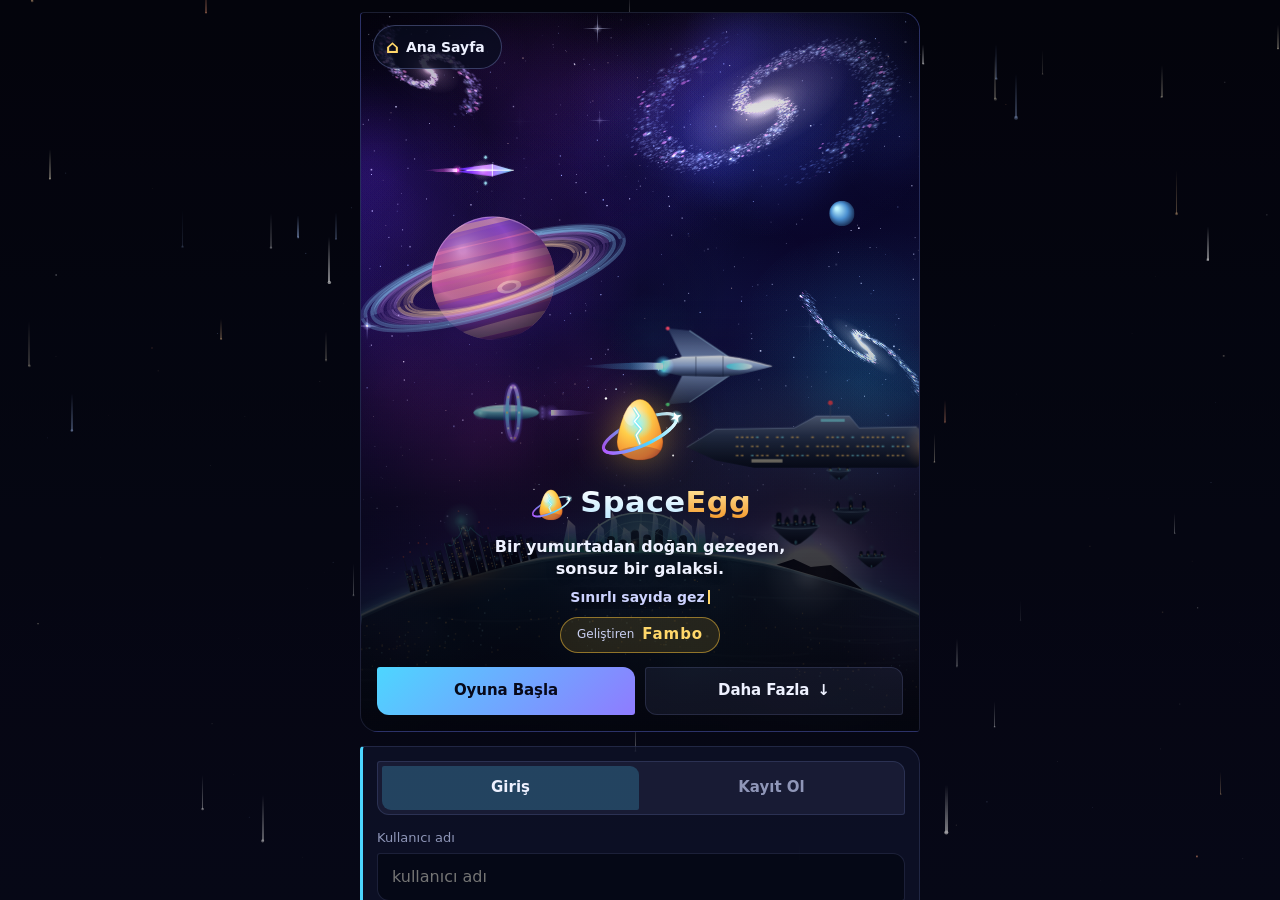
==== commit dcd00555: "SpacEgg v1.0.4: yeni giriş sayfası, logo ve ileri sürüm senaryo yedeği - Giriş sayfası: dikey uzay i" ====
--- a/android/assets/index.html
+++ b/android/assets/index.html
@@ -5,7 +5,7 @@
 <meta name="viewport" content="width=device-width,initial-scale=1,viewport-fit=cover,interactive-widget=resizes-content">
 <meta name="theme-color" content="#04050d">
 <title>SpacEgg</title>
-<style>:root{--bg:#04050d;--ink:#eef1ff;--mute:#8f96b8;--faint:#5b6288;--glass:rgba(16,20,44,.66);--glass2:rgba(26,32,66,.72);--line:rgba(160,175,255,.15);--tc:#4DD6FF;--tc2:#8f7bff;--sav:#FF5A4D;--med:#46E39B;--loj:#FFC83D;--yik:#B15CFF;--yar:#4DD6FF;--ok:#46E39B;--bad:#FF5A4D;--warn:#FFC83D;--r1:4px 18px 4px 18px;--r2:3px 12px 3px 12px;--nav:68px;--safeb:env(safe-area-inset-bottom,0px);--safet:env(safe-area-inset-top,0px);--font:system-ui,-apple-system,"Segoe UI",Roboto,"Noto Sans","Helvetica Neue",Arial,sans-serif}*{box-sizing:border-box;-webkit-tap-highlight-color:transparent}html,body{margin:0;height:100%;background:var(--bg);color:var(--ink);font:15px/1.45 var(--font);overflow:hidden;overscroll-behavior:none}body{position:fixed;inset:0}button,input,select,textarea{font:inherit;color:inherit}button{cursor:pointer;border:0;background:none;padding:0}:focus-visible{outline:2px solid var(--tc);outline-offset:2px}[hidden]{display:none!important}#bg{position:fixed;inset:0;width:100%;height:100%;z-index:0;background:radial-gradient(120% 90% at 50% 0%,#12163a,#070a1c 55%,#03040a)}#app{position:fixed;inset:0;z-index:1}#app[data-t=sav]{--tc:var(--sav);--tc2:#ffb199}#app[data-t=med]{--tc:var(--med);--tc2:#b6ffd9}#app[data-t=loj]{--tc:var(--loj);--tc2:#ffe9a8}#app[data-t=yik]{--tc:var(--yik);--tc2:#e0b8ff}#app[data-t=yar]{--tc:var(--yar);--tc2:#c4f1ff}.v{position:absolute;inset:0;overflow-y:auto;overflow-x:hidden;padding:calc(14px + var(--safet)) 14px calc(var(--nav) + var(--safeb) + 18px);scrollbar-width:thin;scrollbar-color:var(--line) transparent}.v.nonav{padding-bottom:calc(24px + var(--safeb))}.wrap{max-width:720px;margin:0 auto}.top{display:flex;align-items:center;gap:10px;margin:2px 0 14px}.top h1{flex:1;margin:0;font-size:clamp(24px,7vw,32px);font-weight:800;letter-spacing:-.035em;line-height:1.05}.top h1 small{display:block;font-size:13px;font-weight:500;letter-spacing:0;color:var(--mute);margin-top:4px}h2{margin:22px 0 10px;font-size:17px;font-weight:700;letter-spacing:-.01em}p{margin:0 0 8px}.mute{color:var(--mute)}.small{font-size:13px}.tiny{font-size:12px}.num{font-variant-numeric:tabular-nums}.card{position:relative;background:var(--glass);border:1px solid var(--line);border-left:3px solid var(--tc);border-radius:var(--r1);padding:14px;margin-bottom:12px;backdrop-filter:none}.card.flat{border-left-width:1px}.card h3{margin:0 0 4px;font-size:16px;font-weight:700;letter-spacing:-.01em}.row{display:flex;align-items:center;gap:10px}.row.wrap2{flex-wrap:wrap}.grow{flex:1;min-width:0}.grid2{display:grid;grid-template-columns:1fr 1fr;gap:10px}@media(min-width:720px){.grid2.wide{grid-template-columns:repeat(3,1fr)}}.btn{position:relative;overflow:hidden;display:inline-flex;align-items:center;justify-content:center;gap:8px;min-height:46px;padding:0 18px;font-weight:700;letter-spacing:-.005em;border-radius:var(--r2);background:linear-gradient(135deg,var(--tc),var(--tc2));color:#07091a;transition:transform .12s,filter .15s,opacity .15s;user-select:none}.btn:active{transform:scale(.96)}.btn:hover{filter:brightness(1.1)}.btn.ghost{background:#a0afff14;color:var(--ink);border:1px solid var(--line)}.btn.danger{background:#ff5a4d24;color:#ffb3ab;border:1px solid rgba(255,90,77,.4)}.btn.sm{min-height:44px;padding:0 14px;font-size:14px}.btn.block{display:flex;width:100%}.btn[disabled],.btn.off{opacity:.42;pointer-events:none;filter:saturate(.4)}.icon-btn{width:44px;height:44px;display:grid;place-items:center;border-radius:50%;background:#a0afff14;border:1px solid var(--line);flex:none}.rip{position:absolute;border-radius:50%;pointer-events:none;background:radial-gradient(circle,#ffffff8c,#fff0 70%);transform:scale(0);animation:rip .55s ease-out forwards}@keyframes rip{to{transform:scale(1);opacity:0}}.ic{display:inline-grid;place-items:center;line-height:0;flex:none}.ic svg{display:block}.fbic{display:inline-grid;place-items:center;width:1.2em;height:1.2em;font-size:12px;border:1px solid currentColor;border-radius:50%;opacity:.8}.chip{display:inline-flex;align-items:center;gap:5px;min-height:24px;padding:2px 9px;border-radius:99px;font-size:12px;font-weight:600;background:#a0afff1a;border:1px solid var(--line);color:var(--ink);white-space:nowrap}.chip.tc{background:color-mix(in srgb,var(--tc) 18%,transparent);border-color:color-mix(in srgb,var(--tc) 55%,transparent)}.chip.efsane{color:#ffd76a;border-color:#ffd76a77}.chip.nadir{color:#b9a3ff;border-color:#b9a3ff77}.coin{display:inline-flex;align-items:center;gap:5px;font-weight:700;color:#ffd76a;font-variant-numeric:tabular-nums}.coin i{width:15px;height:15px;border-radius:50%;background:radial-gradient(circle at 35% 30%,#fff3b0,#ffc83d 55%,#b8860b);box-shadow:0 0 8px #ffc83d88;display:inline-block}.bar{height:7px;border-radius:7px;background:#a0afff24;overflow:hidden}.bar>i{display:block;height:100%;width:0;background:linear-gradient(90deg,var(--tc),var(--tc2));border-radius:7px;transition:width .5s ease}.nav{position:fixed;left:50%;bottom:calc(10px + var(--safeb));transform:translate(-50%);z-index:20;display:flex;width:min(94vw,520px);height:var(--nav);padding:6px;gap:2px;background:#0a0d20db;border:1px solid var(--line);border-radius:26px 8px;box-shadow:0 10px 40px #0000008c}.nav button{position:relative;flex:1;min-width:44px;display:flex;flex-direction:column;align-items:center;justify-content:center;gap:2px;font-size:11px;font-weight:600;color:var(--mute);border-radius:18px 6px;transition:color .2s,background .2s}.nav button[aria-current=page]{color:var(--ink);background:color-mix(in srgb,var(--tc) 20%,transparent)}.nav button[aria-current=page] .ic{color:var(--tc);filter:drop-shadow(0 0 6px var(--tc))}.nav button .dot{position:absolute;top:6px;right:calc(50% - 20px);min-width:16px;height:16px;border-radius:8px;background:var(--bad);color:#fff;font-size:10px;display:grid;place-items:center;padding:0 4px}.login{display:flex;min-height:100%;flex-direction:column;justify-content:center;max-width:430px;margin:0 auto;padding-top:4vh}.brand{font-size:clamp(46px,15vw,68px);font-weight:800;letter-spacing:-.06em;line-height:.9;margin:0}.brand b{font-weight:800;background:linear-gradient(120deg,#ffd76a,#ff8a3d);-webkit-background-clip:text;background-clip:text;color:transparent;filter:drop-shadow(0 0 14px rgba(255,170,60,.35))}.type-line{min-height:26px;margin:12px 0 22px;font-size:clamp(15px,4.4vw,18px);font-weight:600;color:var(--tc2);white-space:nowrap;overflow:hidden}.caret{display:inline-block;width:2px;height:1.05em;background:#ffd76a;margin-left:3px;vertical-align:-2px;animation:blink 1s steps(2) infinite}@keyframes blink{50%{opacity:0}}.seg{display:flex;gap:4px;padding:4px;border-radius:var(--r2);background:#a0afff14;border:1px solid var(--line);margin-bottom:14px}.seg button{flex:1;min-height:44px;border-radius:2px 9px;font-weight:700;color:var(--mute);transition:.2s}.seg button[aria-selected=true]{background:color-mix(in srgb,var(--tc) 22%,transparent);color:var(--ink)}.fld{display:block;margin-bottom:12px}.fld>span{display:block;font-size:13px;color:var(--mute);margin-bottom:5px}.inp{width:100%;min-height:48px;padding:0 14px;border-radius:var(--r2);background:#040612b3;border:1px solid var(--line);color:var(--ink);font-size:16px}.inp:focus{border-color:var(--tc);box-shadow:0 0 0 3px color-mix(in srgb,var(--tc) 25%,transparent);outline:0}.err{color:#ff9d94;font-size:13px;min-height:20px;margin:4px 0 8px}.shake{animation:shake .4s}@keyframes shake{20%,60%{transform:translate(-7px)}40%,80%{transform:translate(7px)}}.tabs{display:flex;gap:8px;overflow-x:auto;padding:2px 0 10px;scroll-snap-type:x proximity;scrollbar-width:none}.tabs::-webkit-scrollbar{display:none}.tab{scroll-snap-align:start;flex:none;min-height:46px;display:flex;align-items:center;gap:8px;padding:0 15px 0 11px;border-radius:var(--r2);background:#a0afff12;border:1px solid var(--line);font-weight:700;color:var(--mute);transition:.2s}.tab[aria-selected=true]{color:var(--ink);background:color-mix(in srgb,var(--tc) 22%,rgba(10,13,32,.8));border-color:var(--tc);box-shadow:0 0 18px color-mix(in srgb,var(--tc) 30%,transparent)}.tab .ic{color:var(--tc)}.typehead{margin-bottom:12px}.typehead h2{margin:0 0 4px;font-size:22px;letter-spacing:-.03em}.loop{display:grid;gap:6px;margin:10px 0 0;padding:0;list-style:none}.loop li{display:flex;gap:8px;font-size:13px;color:var(--mute)}.loop li:before{content:"";flex:none;width:6px;height:6px;margin-top:7px;border-radius:50%;background:var(--tc)}.gallery{display:flex;gap:12px;overflow-x:auto;scroll-snap-type:x mandatory;padding:4px 14px 14px;margin:0 -14px;scrollbar-width:none}.gallery::-webkit-scrollbar{display:none}.egg{scroll-snap-align:center;flex:none;width:min(74vw,260px);display:flex;flex-direction:column;gap:8px;padding:12px;border-radius:var(--r1);background:var(--glass);border:1px solid var(--line);border-top:3px solid var(--tc)}.egg .art{height:130px;display:grid;place-items:center;border-radius:var(--r2);background:radial-gradient(circle at 50% 60%,color-mix(in srgb,var(--tc) 20%,transparent),transparent 70%)}.egg h3{margin:0;font-size:16px}.egg .d{font-size:13px;color:var(--mute);min-height:54px}.egg .meta{display:flex;flex-wrap:wrap;gap:5px}@media(min-width:720px){.gallery{flex-wrap:wrap;overflow:visible;margin:0;padding:4px 0}.egg{width:calc(50% - 6px)}}.world{position:absolute;inset:0;touch-action:none}.world canvas.pl{position:absolute;inset:0;width:100%;height:100%}.hud{position:absolute;left:0;right:0;pointer-events:none;padding:0 12px}.hud>*{pointer-events:auto}.hud.t{top:calc(8px + var(--safet))}.hud.b{bottom:calc(var(--nav) + var(--safeb) + 20px)}.tick{overflow:hidden;white-space:nowrap;mask-image:linear-gradient(90deg,transparent,#000 8%,#000 92%,transparent);font-size:12px;font-weight:600;color:var(--tc2);height:20px}.tick>div{display:inline-block;padding-left:100%;animation:tick 38s linear infinite}.tick span{margin-right:34px}.tick span:nth-child(3n+2){color:#ffd76a}.tick span:nth-child(3n){color:#8ff0c3}@keyframes tick{to{transform:translate(-100%)}}.pname{display:flex;align-items:center;gap:10px;margin-top:6px}.pname h1{margin:0;font-size:clamp(22px,6.5vw,30px);letter-spacing:-.04em;font-weight:800;text-shadow:0 2px 14px #000}.lvbox{margin-left:auto;text-align:right;min-width:92px}.lvbox b{font-size:13px;text-shadow:0 1px 8px #000}.pname h1,.tick{text-shadow:0 1px 10px #000}.res{display:flex;gap:6px;overflow-x:auto;padding:8px 0 4px;scrollbar-width:none}.res::-webkit-scrollbar{display:none}.rs{flex:none;display:flex;align-items:center;gap:6px;min-height:34px;padding:3px 10px 3px 7px;border-radius:99px;background:#080a1ab8;border:1px solid var(--line);font-weight:700;font-size:13px;font-variant-numeric:tabular-nums}.rs.up{animation:rsup .7s}@keyframes rsup{30%{transform:scale(1.14);border-color:var(--tc)}}.dock{display:flex;gap:8px;overflow-x:auto;padding:4px 0 6px;scrollbar-width:none}.dock::-webkit-scrollbar{display:none}.act{position:relative;flex:none;width:76px;display:flex;flex-direction:column;align-items:center;gap:4px;padding:8px 4px 6px;border-radius:var(--r1);background:#080a1acc;border:1px solid var(--line);font-size:11.5px;font-weight:700;text-align:center;line-height:1.15;min-height:80px}.act .ring{position:relative;width:42px;height:42px;border-radius:50%;display:grid;place-items:center;background:conic-gradient(var(--tc) calc(var(--p,1)*360deg),rgba(160,175,255,.15) 0)}.act .ring:before{content:"";position:absolute;inset:3px;border-radius:50%;background:#0a0d22}.act .ring .ic{position:relative;color:var(--tc)}.act.cd{opacity:.65}.act .cost{font-size:10.5px;font-weight:600;color:var(--mute)}.act.bad .cost{color:#ff9d94}.sidebtns{position:absolute;right:12px;top:calc(110px + var(--safet));display:flex;flex-direction:column;gap:8px;z-index:3}.speed{display:flex;gap:2px;padding:3px;border-radius:99px;background:#080a1ac7;border:1px solid var(--line)}.speed button{min-width:44px;min-height:34px;border-radius:99px;font-size:12px;font-weight:700;color:var(--mute)}.speed button[aria-pressed=true]{background:var(--tc);color:#07091a}.evtoast{margin-bottom:8px;padding:10px 12px;border-radius:var(--r2);background:#080a1ad1;border:1px solid var(--line);border-left:3px solid var(--tc);font-size:13px;display:flex;gap:10px;align-items:center}.eggwait{position:absolute;inset:0;display:grid;place-items:center;text-align:center;pointer-events:none}.eggwait>div{pointer-events:auto}.mb{position:fixed;inset:0;z-index:50;background:#02030abd;display:flex;align-items:flex-end;justify-content:center;animation:mbin .2s}@keyframes mbin{0%{opacity:0}}.md{width:min(100%,520px);max-height:88vh;overflow:auto;background:#0b0f26;border:1px solid var(--line);border-top:3px solid var(--tc);border-radius:22px 22px 0 0;padding:18px 16px calc(18px + var(--safeb));animation:mdin .28s cubic-bezier(.2,.9,.3,1)}@keyframes mdin{0%{transform:translateY(40px);opacity:0}}@media(min-width:720px){.mb{align-items:center}.md{border-radius:var(--r1);max-height:80vh}}.md h2{margin:0 0 8px;font-size:21px;letter-spacing:-.03em}.choice{display:block;width:100%;text-align:left;margin-top:8px;min-height:48px;padding:10px 14px;border-radius:var(--r2);background:#a0afff12;border:1px solid var(--line);font-weight:600}.choice:hover{border-color:var(--tc)}.choice small{display:block;color:var(--mute);font-weight:500}#toasts{position:fixed;left:0;right:0;top:calc(10px + var(--safet));z-index:80;display:flex;flex-direction:column;align-items:center;gap:8px;pointer-events:none}.toast{display:flex;align-items:center;gap:10px;max-width:min(92vw,440px);padding:10px 16px 10px 12px;border-radius:var(--r2);background:#080a1af0;border:1px solid var(--line);border-left:3px solid var(--tc);font-weight:600;font-size:14px;box-shadow:0 8px 30px #00000080;animation:tin .35s cubic-bezier(.2,.9,.3,1)}.toast.out{animation:tout .35s forwards}@keyframes tin{0%{transform:translateY(-18px);opacity:0}}@keyframes tout{to{transform:translateY(-14px);opacity:0}}.float{position:fixed;z-index:90;pointer-events:none;font-weight:800;color:#ffd76a;text-shadow:0 2px 10px #000;animation:fl 1.2s ease-out forwards}@keyframes fl{to{transform:translateY(-70px);opacity:0}}.item{display:flex;gap:12px;align-items:center}.item .pic{flex:none;width:46px;height:46px;display:grid;place-items:center;border-radius:var(--r2);background:color-mix(in srgb,var(--tc) 14%,rgba(8,10,26,.8));color:var(--tc);border:1px solid color-mix(in srgb,var(--tc) 35%,transparent)}.item.lock{opacity:.55}.item.bought{animation:bought .8s}@keyframes bought{30%{background:color-mix(in srgb,var(--ok) 25%,transparent)}}.sl{width:100%;accent-color:var(--tc);min-height:30px}.kv{display:grid;grid-template-columns:auto 1fr;gap:4px 14px;font-size:14px}.kv dt{color:var(--mute)}.kv dd{margin:0;text-align:right;font-weight:600}.gal{position:absolute;inset:0}.gal canvas{position:absolute;inset:0;width:100%;height:100%;touch-action:none}.tpanel{position:absolute;left:10px;right:10px;bottom:calc(var(--nav) + var(--safeb) + 20px);z-index:4;max-width:520px;margin:0 auto}@media(prefers-reduced-motion:reduce){*{animation-duration:.01ms!important;animation-iteration-count:1!important;transition-duration:.01ms!important}.tick>div{animation:none;padding-left:0}}body.rm *{animation-duration:.01ms!important;animation-iteration-count:1!important;transition-duration:.01ms!important}#app:before{content:"";position:fixed;inset:0;background:#04050da8;pointer-events:none}#app[data-view=world]:before,#app[data-view=galaxy]:before{background:#04050d1f}#app[data-view=login]:before{background:#04050d59}:root{--glass:rgba(14,18,40,.82)}:root{--faint:#7d85ad}#toasts{top:auto;bottom:calc(var(--nav) + var(--safeb) + 24px);flex-direction:column;gap:6px;padding:0 12px}.toast{padding:8px 14px 8px 10px;font-size:13px;max-width:min(92vw,420px);animation:tinb .3s cubic-bezier(.2,.9,.3,1)}.toast:nth-last-child(n+3){display:none}.toast.out{animation:toutb .3s forwards}@keyframes tinb{0%{transform:translateY(14px);opacity:0}}@keyframes toutb{to{transform:translateY(10px);opacity:0}}body:has(.mb) #toasts{bottom:auto;top:calc(8px + var(--safet))}body:has(.mb) .toast{animation:tin .3s}#app[data-view=world]~#toasts,body:has(#app[data-view=world]) #toasts{bottom:calc(var(--nav) + var(--safeb) + 150px)}body:has(#app[data-view=galaxy] .tpanel) #toasts{bottom:calc(var(--nav) + var(--safeb) + 170px)}.nav{background:#080a1af7}.nav button{font-size:11.5px}.btn .coin{color:#07091a}.btn .coin i{box-shadow:0 0 0 1.5px #07091a8c}.btn:focus-visible{outline:2px solid #fff;outline-offset:3px}.tab:focus-visible,.nav button:focus-visible,.act:focus-visible,.choice:focus-visible{outline:2px solid #fff;outline-offset:2px}.act .cost,.tiny.mute{color:#9aa1c4}.tab{color:#a3aacb}.tick{font-size:12.5px}@media(min-width:1000px){.wrap{max-width:1000px}.egg{width:calc(33.333% - 8px)}.top h1{font-size:34px}.md{width:min(100%,560px)}.nav{width:560px}}@media(min-width:720px)and (max-width:999px){.wrap{max-width:760px}}@media(max-height:560px){.hud.b{bottom:calc(var(--nav) + var(--safeb) + 8px)}.act{width:68px;padding:6px 3px 4px}.sidebtns{top:calc(84px + var(--safet))}}.btn[disabled],.btn.off{opacity:.55}.pc{background:#0f1330;border:1px solid var(--line);border-left-width:4px;padding:12px}.pc-head{gap:8px;flex-wrap:nowrap;align-items:center}.pc-id{min-width:0}.pc-name{display:block;font-size:17px;letter-spacing:.2px;overflow:hidden;text-overflow:ellipsis;white-space:nowrap}.pc-type{font-size:12.5px;font-weight:600;overflow:hidden;text-overflow:ellipsis;white-space:nowrap}.pc-lvl{flex:none;font-size:12px;font-weight:700;padding:3px 9px;border:1px solid;border-radius:99px;white-space:nowrap}.pc-grid{display:grid;grid-template-columns:1.5fr 1fr 1fr;gap:8px 10px;margin:10px 0 8px}.pc-cell{min-width:0}.pc-cell.wide{grid-column:1/-1}.pc-lab{font-size:11.5px;font-weight:600;color:#9aa3cc;letter-spacing:.4px;text-transform:uppercase}.pc-val{font-size:14px;font-weight:700;overflow-wrap:anywhere}.pc-coord{font-family:ui-monospace,SFMono-Regular,Menlo,Consolas,monospace;font-size:13.5px;letter-spacing:.3px}.pc-rel{display:inline-block;font-size:12.5px;font-weight:700;padding:1px 9px;border:1px solid;border-radius:99px}.pc-warn:before{content:"\26a0\fe0e  "}.pc-info{margin:0 0 10px;font-size:13px;line-height:1.4;color:#b4bcdd;display:-webkit-box;-webkit-line-clamp:2;-webkit-box-orient:vertical;overflow:hidden}body:has(#app[data-view=galaxy] .tpanel:not([hidden]) .pc) #toasts{bottom:auto;top:calc(72px + var(--safet))}
+<style>:root{--bg:#04050d;--ink:#eef1ff;--mute:#8f96b8;--faint:#5b6288;--glass:rgba(16,20,44,.66);--glass2:rgba(26,32,66,.72);--line:rgba(160,175,255,.15);--tc:#4DD6FF;--tc2:#8f7bff;--sav:#FF5A4D;--med:#46E39B;--loj:#FFC83D;--yik:#B15CFF;--yar:#4DD6FF;--ok:#46E39B;--bad:#FF5A4D;--warn:#FFC83D;--r1:4px 18px 4px 18px;--r2:3px 12px 3px 12px;--nav:68px;--safeb:env(safe-area-inset-bottom,0px);--safet:env(safe-area-inset-top,0px);--font:system-ui,-apple-system,"Segoe UI",Roboto,"Noto Sans","Helvetica Neue",Arial,sans-serif}*{box-sizing:border-box;-webkit-tap-highlight-color:transparent}html,body{margin:0;height:100%;background:var(--bg);color:var(--ink);font:15px/1.45 var(--font);overflow:hidden;overscroll-behavior:none}body{position:fixed;inset:0}button,input,select,textarea{font:inherit;color:inherit}button{cursor:pointer;border:0;background:none;padding:0}:focus-visible{outline:2px solid var(--tc);outline-offset:2px}[hidden]{display:none!important}#bg{position:fixed;inset:0;width:100%;height:100%;z-index:0;background:radial-gradient(120% 90% at 50% 0%,#12163a,#070a1c 55%,#03040a)}#app{position:fixed;inset:0;z-index:1}#app[data-t=sav]{--tc:var(--sav);--tc2:#ffb199}#app[data-t=med]{--tc:var(--med);--tc2:#b6ffd9}#app[data-t=loj]{--tc:var(--loj);--tc2:#ffe9a8}#app[data-t=yik]{--tc:var(--yik);--tc2:#e0b8ff}#app[data-t=yar]{--tc:var(--yar);--tc2:#c4f1ff}.v{position:absolute;inset:0;overflow-y:auto;overflow-x:hidden;padding:calc(14px + var(--safet)) 14px calc(var(--nav) + var(--safeb) + 18px);scrollbar-width:thin;scrollbar-color:var(--line) transparent}.v.nonav{padding-bottom:calc(24px + var(--safeb))}.wrap{max-width:720px;margin:0 auto}.top{display:flex;align-items:center;gap:10px;margin:2px 0 14px}.top h1{flex:1;margin:0;font-size:clamp(24px,7vw,32px);font-weight:800;letter-spacing:-.035em;line-height:1.05}.top h1 small{display:block;font-size:13px;font-weight:500;letter-spacing:0;color:var(--mute);margin-top:4px}h2{margin:22px 0 10px;font-size:17px;font-weight:700;letter-spacing:-.01em}p{margin:0 0 8px}.mute{color:var(--mute)}.small{font-size:13px}.tiny{font-size:12px}.num{font-variant-numeric:tabular-nums}.card{position:relative;background:var(--glass);border:1px solid var(--line);border-left:3px solid var(--tc);border-radius:var(--r1);padding:14px;margin-bottom:12px;backdrop-filter:none}.card.flat{border-left-width:1px}.card h3{margin:0 0 4px;font-size:16px;font-weight:700;letter-spacing:-.01em}.row{display:flex;align-items:center;gap:10px}.row.wrap2{flex-wrap:wrap}.grow{flex:1;min-width:0}.grid2{display:grid;grid-template-columns:1fr 1fr;gap:10px}@media(min-width:720px){.grid2.wide{grid-template-columns:repeat(3,1fr)}}.btn{position:relative;overflow:hidden;display:inline-flex;align-items:center;justify-content:center;gap:8px;min-height:46px;padding:0 18px;font-weight:700;letter-spacing:-.005em;border-radius:var(--r2);background:linear-gradient(135deg,var(--tc),var(--tc2));color:#07091a;transition:transform .12s,filter .15s,opacity .15s;user-select:none}.btn:active{transform:scale(.96)}.btn:hover{filter:brightness(1.1)}.btn.ghost{background:#a0afff14;color:var(--ink);border:1px solid var(--line)}.btn.danger{background:#ff5a4d24;color:#ffb3ab;border:1px solid rgba(255,90,77,.4)}.btn.sm{min-height:44px;padding:0 14px;font-size:14px}.btn.block{display:flex;width:100%}.btn[disabled],.btn.off{opacity:.42;pointer-events:none;filter:saturate(.4)}.icon-btn{width:44px;height:44px;display:grid;place-items:center;border-radius:50%;background:#a0afff14;border:1px solid var(--line);flex:none}.rip{position:absolute;border-radius:50%;pointer-events:none;background:radial-gradient(circle,#ffffff8c,#fff0 70%);transform:scale(0);animation:rip .55s ease-out forwards}@keyframes rip{to{transform:scale(1);opacity:0}}.ic{display:inline-grid;place-items:center;line-height:0;flex:none}.ic svg{display:block}.fbic{display:inline-grid;place-items:center;width:1.2em;height:1.2em;font-size:12px;border:1px solid currentColor;border-radius:50%;opacity:.8}.chip{display:inline-flex;align-items:center;gap:5px;min-height:24px;padding:2px 9px;border-radius:99px;font-size:12px;font-weight:600;background:#a0afff1a;border:1px solid var(--line);color:var(--ink);white-space:nowrap}.chip.tc{background:color-mix(in srgb,var(--tc) 18%,transparent);border-color:color-mix(in srgb,var(--tc) 55%,transparent)}.chip.efsane{color:#ffd76a;border-color:#ffd76a77}.chip.nadir{color:#b9a3ff;border-color:#b9a3ff77}.coin{display:inline-flex;align-items:center;gap:5px;font-weight:700;color:#ffd76a;font-variant-numeric:tabular-nums}.coin i{width:15px;height:15px;border-radius:50%;background:radial-gradient(circle at 35% 30%,#fff3b0,#ffc83d 55%,#b8860b);box-shadow:0 0 8px #ffc83d88;display:inline-block}.bar{height:7px;border-radius:7px;background:#a0afff24;overflow:hidden}.bar>i{display:block;height:100%;width:0;background:linear-gradient(90deg,var(--tc),var(--tc2));border-radius:7px;transition:width .5s ease}.nav{position:fixed;left:50%;bottom:calc(10px + var(--safeb));transform:translate(-50%);z-index:20;display:flex;width:min(94vw,520px);height:var(--nav);padding:6px;gap:2px;background:#0a0d20db;border:1px solid var(--line);border-radius:26px 8px;box-shadow:0 10px 40px #0000008c}.nav button{position:relative;flex:1;min-width:44px;display:flex;flex-direction:column;align-items:center;justify-content:center;gap:2px;font-size:11px;font-weight:600;color:var(--mute);border-radius:18px 6px;transition:color .2s,background .2s}.nav button[aria-current=page]{color:var(--ink);background:color-mix(in srgb,var(--tc) 20%,transparent)}.nav button[aria-current=page] .ic{color:var(--tc);filter:drop-shadow(0 0 6px var(--tc))}.nav button .dot{position:absolute;top:6px;right:calc(50% - 20px);min-width:16px;height:16px;border-radius:8px;background:var(--bad);color:#fff;font-size:10px;display:grid;place-items:center;padding:0 4px}.login{display:flex;min-height:100%;flex-direction:column;justify-content:center;max-width:430px;margin:0 auto;padding-top:4vh}.brand{font-size:clamp(46px,15vw,68px);font-weight:800;letter-spacing:-.06em;line-height:.9;margin:0}.brand b{font-weight:800;background:linear-gradient(120deg,#ffd76a,#ff8a3d);-webkit-background-clip:text;background-clip:text;color:transparent;filter:drop-shadow(0 0 14px rgba(255,170,60,.35))}.type-line{min-height:26px;margin:12px 0 22px;font-size:clamp(15px,4.4vw,18px);font-weight:600;color:var(--tc2);white-space:nowrap;overflow:hidden}.caret{display:inline-block;width:2px;height:1.05em;background:#ffd76a;margin-left:3px;vertical-align:-2px;animation:blink 1s steps(2) infinite}@keyframes blink{50%{opacity:0}}.seg{display:flex;gap:4px;padding:4px;border-radius:var(--r2);background:#a0afff14;border:1px solid var(--line);margin-bottom:14px}.seg button{flex:1;min-height:44px;border-radius:2px 9px;font-weight:700;color:var(--mute);transition:.2s}.seg button[aria-selected=true]{background:color-mix(in srgb,var(--tc) 22%,transparent);color:var(--ink)}.fld{display:block;margin-bottom:12px}.fld>span{display:block;font-size:13px;color:var(--mute);margin-bottom:5px}.inp{width:100%;min-height:48px;padding:0 14px;border-radius:var(--r2);background:#040612b3;border:1px solid var(--line);color:var(--ink);font-size:16px}.inp:focus{border-color:var(--tc);box-shadow:0 0 0 3px color-mix(in srgb,var(--tc) 25%,transparent);outline:0}.err{color:#ff9d94;font-size:13px;min-height:20px;margin:4px 0 8px}.shake{animation:shake .4s}@keyframes shake{20%,60%{transform:translate(-7px)}40%,80%{transform:translate(7px)}}.tabs{display:flex;gap:8px;overflow-x:auto;padding:2px 0 10px;scroll-snap-type:x proximity;scrollbar-width:none}.tabs::-webkit-scrollbar{display:none}.tab{scroll-snap-align:start;flex:none;min-height:46px;display:flex;align-items:center;gap:8px;padding:0 15px 0 11px;border-radius:var(--r2);background:#a0afff12;border:1px solid var(--line);font-weight:700;color:var(--mute);transition:.2s}.tab[aria-selected=true]{color:var(--ink);background:color-mix(in srgb,var(--tc) 22%,rgba(10,13,32,.8));border-color:var(--tc);box-shadow:0 0 18px color-mix(in srgb,var(--tc) 30%,transparent)}.tab .ic{color:var(--tc)}.typehead{margin-bottom:12px}.typehead h2{margin:0 0 4px;font-size:22px;letter-spacing:-.03em}.loop{display:grid;gap:6px;margin:10px 0 0;padding:0;list-style:none}.loop li{display:flex;gap:8px;font-size:13px;color:var(--mute)}.loop li:before{content:"";flex:none;width:6px;height:6px;margin-top:7px;border-radius:50%;background:var(--tc)}.gallery{display:flex;gap:12px;overflow-x:auto;scroll-snap-type:x mandatory;padding:4px 14px 14px;margin:0 -14px;scrollbar-width:none}.gallery::-webkit-scrollbar{display:none}.egg{scroll-snap-align:center;flex:none;width:min(74vw,260px);display:flex;flex-direction:column;gap:8px;padding:12px;border-radius:var(--r1);background:var(--glass);border:1px solid var(--line);border-top:3px solid var(--tc)}.egg .art{height:130px;display:grid;place-items:center;border-radius:var(--r2);background:radial-gradient(circle at 50% 60%,color-mix(in srgb,var(--tc) 20%,transparent),transparent 70%)}.egg h3{margin:0;font-size:16px}.egg .d{font-size:13px;color:var(--mute);min-height:54px}.egg .meta{display:flex;flex-wrap:wrap;gap:5px}@media(min-width:720px){.gallery{flex-wrap:wrap;overflow:visible;margin:0;padding:4px 0}.egg{width:calc(50% - 6px)}}.world{position:absolute;inset:0;touch-action:none}.world canvas.pl{position:absolute;inset:0;width:100%;height:100%}.hud{position:absolute;left:0;right:0;pointer-events:none;padding:0 12px}.hud>*{pointer-events:auto}.hud.t{top:calc(8px + var(--safet))}.hud.b{bottom:calc(var(--nav) + var(--safeb) + 20px)}.tick{overflow:hidden;white-space:nowrap;mask-image:linear-gradient(90deg,transparent,#000 8%,#000 92%,transparent);font-size:12px;font-weight:600;color:var(--tc2);height:20px}.tick>div{display:inline-block;padding-left:100%;animation:tick 38s linear infinite}.tick span{margin-right:34px}.tick span:nth-child(3n+2){color:#ffd76a}.tick span:nth-child(3n){color:#8ff0c3}@keyframes tick{to{transform:translate(-100%)}}.pname{display:flex;align-items:center;gap:10px;margin-top:6px}.pname h1{margin:0;font-size:clamp(22px,6.5vw,30px);letter-spacing:-.04em;font-weight:800;text-shadow:0 2px 14px #000}.lvbox{margin-left:auto;text-align:right;min-width:92px}.lvbox b{font-size:13px;text-shadow:0 1px 8px #000}.pname h1,.tick{text-shadow:0 1px 10px #000}.res{display:flex;gap:6px;overflow-x:auto;padding:8px 0 4px;scrollbar-width:none}.res::-webkit-scrollbar{display:none}.rs{flex:none;display:flex;align-items:center;gap:6px;min-height:34px;padding:3px 10px 3px 7px;border-radius:99px;background:#080a1ab8;border:1px solid var(--line);font-weight:700;font-size:13px;font-variant-numeric:tabular-nums}.rs.up{animation:rsup .7s}@keyframes rsup{30%{transform:scale(1.14);border-color:var(--tc)}}.dock{display:flex;gap:8px;overflow-x:auto;padding:4px 0 6px;scrollbar-width:none}.dock::-webkit-scrollbar{display:none}.act{position:relative;flex:none;width:76px;display:flex;flex-direction:column;align-items:center;gap:4px;padding:8px 4px 6px;border-radius:var(--r1);background:#080a1acc;border:1px solid var(--line);font-size:11.5px;font-weight:700;text-align:center;line-height:1.15;min-height:80px}.act .ring{position:relative;width:42px;height:42px;border-radius:50%;display:grid;place-items:center;background:conic-gradient(var(--tc) calc(var(--p,1)*360deg),rgba(160,175,255,.15) 0)}.act .ring:before{content:"";position:absolute;inset:3px;border-radius:50%;background:#0a0d22}.act .ring .ic{position:relative;color:var(--tc)}.act.cd{opacity:.65}.act .cost{font-size:10.5px;font-weight:600;color:var(--mute)}.act.bad .cost{color:#ff9d94}.sidebtns{position:absolute;right:12px;top:calc(110px + var(--safet));display:flex;flex-direction:column;gap:8px;z-index:3}.speed{display:flex;gap:2px;padding:3px;border-radius:99px;background:#080a1ac7;border:1px solid var(--line)}.speed button{min-width:44px;min-height:34px;border-radius:99px;font-size:12px;font-weight:700;color:var(--mute)}.speed button[aria-pressed=true]{background:var(--tc);color:#07091a}.evtoast{margin-bottom:8px;padding:10px 12px;border-radius:var(--r2);background:#080a1ad1;border:1px solid var(--line);border-left:3px solid var(--tc);font-size:13px;display:flex;gap:10px;align-items:center}.eggwait{position:absolute;inset:0;display:grid;place-items:center;text-align:center;pointer-events:none}.eggwait>div{pointer-events:auto}.mb{position:fixed;inset:0;z-index:50;background:#02030abd;display:flex;align-items:flex-end;justify-content:center;animation:mbin .2s}@keyframes mbin{0%{opacity:0}}.md{width:min(100%,520px);max-height:88vh;overflow:auto;background:#0b0f26;border:1px solid var(--line);border-top:3px solid var(--tc);border-radius:22px 22px 0 0;padding:18px 16px calc(18px + var(--safeb));animation:mdin .28s cubic-bezier(.2,.9,.3,1)}@keyframes mdin{0%{transform:translateY(40px);opacity:0}}@media(min-width:720px){.mb{align-items:center}.md{border-radius:var(--r1);max-height:80vh}}.md h2{margin:0 0 8px;font-size:21px;letter-spacing:-.03em}.choice{display:block;width:100%;text-align:left;margin-top:8px;min-height:48px;padding:10px 14px;border-radius:var(--r2);background:#a0afff12;border:1px solid var(--line);font-weight:600}.choice:hover{border-color:var(--tc)}.choice small{display:block;color:var(--mute);font-weight:500}#toasts{position:fixed;left:0;right:0;top:calc(10px + var(--safet));z-index:80;display:flex;flex-direction:column;align-items:center;gap:8px;pointer-events:none}.toast{display:flex;align-items:center;gap:10px;max-width:min(92vw,440px);padding:10px 16px 10px 12px;border-radius:var(--r2);background:#080a1af0;border:1px solid var(--line);border-left:3px solid var(--tc);font-weight:600;font-size:14px;box-shadow:0 8px 30px #00000080;animation:tin .35s cubic-bezier(.2,.9,.3,1)}.toast.out{animation:tout .35s forwards}@keyframes tin{0%{transform:translateY(-18px);opacity:0}}@keyframes tout{to{transform:translateY(-14px);opacity:0}}.float{position:fixed;z-index:90;pointer-events:none;font-weight:800;color:#ffd76a;text-shadow:0 2px 10px #000;animation:fl 1.2s ease-out forwards}@keyframes fl{to{transform:translateY(-70px);opacity:0}}.item{display:flex;gap:12px;align-items:center}.item .pic{flex:none;width:46px;height:46px;display:grid;place-items:center;border-radius:var(--r2);background:color-mix(in srgb,var(--tc) 14%,rgba(8,10,26,.8));color:var(--tc);border:1px solid color-mix(in srgb,var(--tc) 35%,transparent)}.item.lock{opacity:.55}.item.bought{animation:bought .8s}@keyframes bought{30%{background:color-mix(in srgb,var(--ok) 25%,transparent)}}.sl{width:100%;accent-color:var(--tc);min-height:30px}.kv{display:grid;grid-template-columns:auto 1fr;gap:4px 14px;font-size:14px}.kv dt{color:var(--mute)}.kv dd{margin:0;text-align:right;font-weight:600}.gal{position:absolute;inset:0}.gal canvas{position:absolute;inset:0;width:100%;height:100%;touch-action:none}.tpanel{position:absolute;left:10px;right:10px;bottom:calc(var(--nav) + var(--safeb) + 20px);z-index:4;max-width:520px;margin:0 auto}@media(prefers-reduced-motion:reduce){*{animation-duration:.01ms!important;animation-iteration-count:1!important;transition-duration:.01ms!important}.tick>div{animation:none;padding-left:0}}body.rm *{animation-duration:.01ms!important;animation-iteration-count:1!important;transition-duration:.01ms!important}#app:before{content:"";position:fixed;inset:0;background:#04050da8;pointer-events:none}#app[data-view=world]:before,#app[data-view=galaxy]:before{background:#04050d1f}#app[data-view=login]:before{background:#04050d59}:root{--glass:rgba(14,18,40,.82)}:root{--faint:#7d85ad}#toasts{top:auto;bottom:calc(var(--nav) + var(--safeb) + 24px);flex-direction:column;gap:6px;padding:0 12px}.toast{padding:8px 14px 8px 10px;font-size:13px;max-width:min(92vw,420px);animation:tinb .3s cubic-bezier(.2,.9,.3,1)}.toast:nth-last-child(n+3){display:none}.toast.out{animation:toutb .3s forwards}@keyframes tinb{0%{transform:translateY(14px);opacity:0}}@keyframes toutb{to{transform:translateY(10px);opacity:0}}body:has(.mb) #toasts{bottom:auto;top:calc(8px + var(--safet))}body:has(.mb) .toast{animation:tin .3s}#app[data-view=world]~#toasts,body:has(#app[data-view=world]) #toasts{bottom:calc(var(--nav) + var(--safeb) + 150px)}body:has(#app[data-view=galaxy] .tpanel) #toasts{bottom:calc(var(--nav) + var(--safeb) + 170px)}.nav{background:#080a1af7}.nav button{font-size:11.5px}.btn .coin{color:#07091a}.btn .coin i{box-shadow:0 0 0 1.5px #07091a8c}.btn:focus-visible{outline:2px solid #fff;outline-offset:3px}.tab:focus-visible,.nav button:focus-visible,.act:focus-visible,.choice:focus-visible{outline:2px solid #fff;outline-offset:2px}.act .cost,.tiny.mute{color:#9aa1c4}.tab{color:#a3aacb}.tick{font-size:12.5px}@media(min-width:1000px){.wrap{max-width:1000px}.egg{width:calc(33.333% - 8px)}.top h1{font-size:34px}.md{width:min(100%,560px)}.nav{width:560px}}@media(min-width:720px)and (max-width:999px){.wrap{max-width:760px}}@media(max-height:560px){.hud.b{bottom:calc(var(--nav) + var(--safeb) + 8px)}.act{width:68px;padding:6px 3px 4px}.sidebtns{top:calc(84px + var(--safet))}}.btn[disabled],.btn.off{opacity:.55}.pc{background:#0f1330;border:1px solid var(--line);border-left-width:4px;padding:12px}.pc-head{gap:8px;flex-wrap:nowrap;align-items:center}.pc-id{min-width:0}.pc-name{display:block;font-size:17px;letter-spacing:.2px;overflow:hidden;text-overflow:ellipsis;white-space:nowrap}.pc-type{font-size:12.5px;font-weight:600;overflow:hidden;text-overflow:ellipsis;white-space:nowrap}.pc-lvl{flex:none;font-size:12px;font-weight:700;padding:3px 9px;border:1px solid;border-radius:99px;white-space:nowrap}.pc-grid{display:grid;grid-template-columns:1.5fr 1fr 1fr;gap:8px 10px;margin:10px 0 8px}.pc-cell{min-width:0}.pc-cell.wide{grid-column:1/-1}.pc-lab{font-size:11.5px;font-weight:600;color:#9aa3cc;letter-spacing:.4px;text-transform:uppercase}.pc-val{font-size:14px;font-weight:700;overflow-wrap:anywhere}.pc-coord{font-family:ui-monospace,SFMono-Regular,Menlo,Consolas,monospace;font-size:13.5px;letter-spacing:.3px}.pc-rel{display:inline-block;font-size:12.5px;font-weight:700;padding:1px 9px;border:1px solid;border-radius:99px}.pc-warn:before{content:"\26a0\fe0e  "}.pc-info{margin:0 0 10px;font-size:13px;line-height:1.4;color:#b4bcdd;display:-webkit-box;-webkit-line-clamp:2;-webkit-box-orient:vertical;overflow:hidden}body:has(#app[data-view=galaxy] .tpanel:not([hidden]) .pc) #toasts{bottom:auto;top:calc(72px + var(--safet))}.v.lg{padding-top:calc(12px + var(--safet))}.lg-col{max-width:560px;margin:0 auto}.lg-hero{position:relative;height:clamp(520px,80vh,740px);border-radius:var(--r1);overflow:hidden;border:1px solid var(--line);background:linear-gradient(180deg,#171c4d,#0b0e2a 55%,#04050d);isolation:isolate}.lg-cvbox{position:absolute;inset:0;will-change:transform}.lg-cv{display:block;width:100%;height:100%}.lg-shade{position:absolute;inset:0;pointer-events:none;background:linear-gradient(180deg,#04050d59,#04050d00 22% 40%,#04050db8 68%,#04050df0)}.lg-home{position:absolute;z-index:3;top:12px;left:12px;display:inline-flex;align-items:center;gap:7px;min-height:44px;padding:0 16px 0 12px;border-radius:99px;background:#0a0d20c7;border:1px solid rgba(160,175,255,.3);font-size:14px;font-weight:700;color:var(--ink)}.lg-home:hover{background:#1a2042e6}.lg-hi{font-size:18px;line-height:1;color:#ffd76a}.lg-hd{position:absolute;z-index:2;left:0;right:0;bottom:0;display:flex;flex-direction:column;align-items:center;gap:8px;padding:18px 16px 16px;text-align:center}.lg-logo{width:92px;height:92px;filter:drop-shadow(0 0 18px rgba(255,200,61,.45))}.lg-logo svg{display:block;width:100%;height:100%}.lg-egg{display:block;width:70%;height:86%;margin:7% auto 0;border-radius:50% 50% 48% 48%/60% 60% 40% 40%;background:radial-gradient(circle at 38% 30%,#fff4c4,#ffc83d 55%,#d98a1f)}.lg-title{margin:0;line-height:1;outline:0}.lg-wm{display:block;height:46px}.lg-wm svg{display:block;height:100%;width:auto;margin:0 auto}.lg-title .brand{display:block}.lg-slogan{margin:2px 0 0;max-width:30ch;font-size:16px;line-height:1.35;font-weight:600;color:var(--ink);text-shadow:0 1px 10px rgba(0,0,0,.8)}.lg-line{margin:0;min-height:22px;font-size:14px;color:#cdd3ff;text-shadow:0 1px 8px rgba(0,0,0,.8)}.lg-by{display:inline-flex;align-items:center;gap:8px;padding:6px 16px;border-radius:99px;background:#ffc83d1f;border:1px solid rgba(255,200,61,.5)}.lg-by1{font-size:12px;color:#c9cff0}.lg-by b{font-size:15px;letter-spacing:.06em;color:#ffd76a}.lg-ctas{display:grid;grid-template-columns:1fr 1fr;gap:10px;width:100%;margin-top:6px}.lg-cta{min-height:48px;width:100%}.lg-form{margin-top:14px}.lg-form .card{margin-bottom:8px}.lg-home2{margin-bottom:6px}.lg-intro{margin-top:10px}.lg-h2{margin:18px 2px 10px;font-size:19px}.lg-card{background:var(--glass);border:1px solid var(--line);border-left:3px solid var(--tc);border-radius:var(--r1);margin-bottom:12px;overflow:hidden}.lg-ch{display:grid;gap:5px;width:100%;min-height:44px;padding:14px 14px 12px;text-align:left}.lg-ct{display:flex;align-items:center;flex-wrap:wrap;gap:8px;font-size:17px;font-weight:700;letter-spacing:-.01em}.lg-pv{display:-webkit-box;-webkit-line-clamp:2;-webkit-box-orient:vertical;overflow:hidden;font-size:14px;color:var(--mute)}.lg-card.open .lg-pv{display:none}.lg-more{font-size:13px;font-weight:700;color:var(--tc)}.lg-b{display:grid;grid-template-rows:0fr;visibility:hidden;transition:grid-template-rows .3s ease,visibility 0s .3s}.lg-card.open .lg-b{grid-template-rows:1fr;visibility:visible;transition:grid-template-rows .3s ease}.lg-bi{overflow:hidden;min-height:0;padding:0 14px;color:#cfd5f5;font-size:15px}.lg-card.open .lg-bi{padding:0 14px 10px}.lg-bi p:last-child{margin-bottom:4px}.lg-tag{display:inline-block;padding:2px 9px;border-radius:99px;font-size:11px;font-weight:700;letter-spacing:.05em;text-transform:uppercase;background:#a0afff24;color:#c4ccff;border:1px solid var(--line)}.lg-tag.warn,.lg-vision .lg-tag{background:#ffc83d24;color:#ffd76a;border-color:#ffc83d8c}.lg-vision{border-left-color:var(--yik);box-shadow:0 0 24px #b15cff1a}.lg-note{margin-top:6px;padding:8px 10px;border-radius:var(--r2);background:#ffc83d12;border:1px dashed rgba(255,200,61,.4);font-size:13px;color:#e8ebff}.lg-pledge{display:flex;align-items:center;gap:14px;padding:16px;margin:4px 0 12px;border-radius:var(--r1);background:linear-gradient(135deg,#ffc83d33,#46e39b26);border:1px solid rgba(255,200,61,.55);box-shadow:0 0 30px #ffc83d21}.lg-pct{flex:0 0 84px;width:84px;height:84px;display:grid;place-content:center;text-align:center;border-radius:50%;color:#1a1300;background:radial-gradient(circle at 35% 28%,#fff0b5,#ffc83d 52%,#46e39b 150%);box-shadow:0 0 22px #ffc83d80,inset 0 -6px 12px #0000002e}.lg-pct b{font-size:27px;font-weight:800;letter-spacing:-.04em;line-height:1}.lg-pct small{font-size:11px;font-weight:700;letter-spacing:.04em}.lg-pt{min-width:0}.lg-pt h2{margin:0 0 6px;font-size:17px;line-height:1.2}.lg-pt p{font-size:14px;color:#e4e8ff;margin:0 0 6px}.lg-ft{padding:20px 0 8px;text-align:center}.lg-ftby{font-size:15px;color:#c9cff0}.lg-ftby b{color:#ffd76a;letter-spacing:.06em}.lg-ft p{margin:6px 0 0}.lg-home:focus-visible,.lg-ch:focus-visible{outline:2px solid #fff;outline-offset:-2px}@media(max-width:360px){.lg-pct{flex-basis:70px;width:70px;height:70px}.lg-pct b{font-size:22px}.lg-ctas{grid-template-columns:1fr}}
 </style>
 </head>
 <body>
@@ -15,7 +15,7 @@
 <script type="application/json" id="d-cins">{"types":{"sav":{"id":"sav","name":"Savaşçı","tag":"Savaş Alanı Gezegeni","color":"#FF5A4D","color2":"#FFB199","icon":"war","desc":"Savaşçı gezegen bir savaş alanıdır: ordu kurar, çelik döker, komşularına saldırır ya da surlarının ardında bekler. Güç, gezegenin kaderini belirler.","goal":"Galaksinin en güçlü cephesini kur: zafer kazan, yağma topla, savunmanı hiç yıktırma.","loop":["Çelik ve cephane üret, birlik eğit.","Komşu gezegenlere saldır ya da ittifak kur.","Zaferle moral kazan, silah teknolojisini yükselt."],"currency":{"id":"coin","name":"Savaş Kredisi","icon":"coins"},"res":[{"id":"kuvvet","name":"Kuvvet","icon":"troops","color":"#FF5A4D"},{"id":"celik","name":"Çelik","icon":"ore","color":"#B7C2D0"},{"id":"cephane","name":"Cephane","icon":"bomb","color":"#FFC83D"},{"id":"moral","name":"Moral","icon":"banner","color":"#FF8FA3"}],"start":{"kuvvet":20,"celik":30,"cephane":15,"moral":20},"income":{"kuvvet":1.0,"celik":1.6,"cephane":0.8,"moral":0.4},"ranks":[{"lvl":1,"name":"Er"},{"lvl":5,"name":"Çavuş"},{"lvl":10,"name":"Yüzbaşı"},{"lvl":15,"name":"Albay"},{"lvl":20,"name":"General"},{"lvl":30,"name":"Mareşal"},{"lvl":40,"name":"Fatih"},{"lvl":50,"name":"Savaş Efendisi"}],"levels":[{"n":1,"name":"Kıvılcım Ocağı","era":0,"xp":60,"desc":"Yüzeyde ilk ateşler yanıyor; küçük bir topluluk silahlanıyor."},{"n":2,"name":"İlk Surlar","era":0,"xp":70,"desc":"Yüzeyde ilk ateşler yanıyor; küçük bir topluluk silahlanıyor."},{"n":3,"name":"Taş Kale","era":0,"xp":81,"desc":"Yüzeyde ilk ateşler yanıyor; küçük bir topluluk silahlanıyor."},{"n":4,"name":"Nöbet Kulesi","era":0,"xp":94,"desc":"Yüzeyde ilk ateşler yanıyor; küçük bir topluluk silahlanıyor."},{"n":5,"name":"Savaş Davulu","era":0,"xp":109,"desc":"Yüzeyde ilk ateşler yanıyor; küçük bir topluluk silahlanıyor."},{"n":6,"name":"Demir Dizisi","era":0,"xp":126,"desc":"Yüzeyde ilk ateşler yanıyor; küçük bir topluluk silahlanıyor."},{"n":7,"name":"Mızrak Hattı","era":1,"xp":146,"desc":"Taş surlar yükseliyor, nöbet kuleleri ufku tarıyor."},{"n":8,"name":"Kalkan Duvarı","era":1,"xp":170,"desc":"Taş surlar yükseliyor, nöbet kuleleri ufku tarıyor."},{"n":9,"name":"Siper Hattı","era":1,"xp":197,"desc":"Taş surlar yükseliyor, nöbet kuleleri ufku tarıyor."},{"n":10,"name":"Cephe Komutanlığı","era":1,"xp":228,"desc":"Taş surlar yükseliyor, nöbet kuleleri ufku tarıyor."},{"n":11,"name":"Zırhlı Birlik","era":1,"xp":265,"desc":"Taş surlar yükseliyor, nöbet kuleleri ufku tarıyor."},{"n":12,"name":"Topçu Mevzii","era":1,"xp":307,"desc":"Taş surlar yükseliyor, nöbet kuleleri ufku tarıyor."},{"n":13,"name":"Hava Kuşatması","era":2,"xp":356,"desc":"Demir ve bronz birlikler cepheye dizildi."},{"n":14,"name":"Yörünge Nöbeti","era":2,"xp":413,"desc":"Demir ve bronz birlikler cepheye dizildi."},{"n":15,"name":"Plazma Hattı","era":2,"xp":479,"desc":"Demir ve bronz birlikler cepheye dizildi."},{"n":16,"name":"Savaş Filosu","era":2,"xp":556,"desc":"Demir ve bronz birlikler cepheye dizildi."},{"n":17,"name":"Kuşatma Ağı","era":2,"xp":645,"desc":"Demir ve bronz birlikler cepheye dizildi."},{"n":18,"name":"Gölge Birliği","era":2,"xp":748,"desc":"Demir ve bronz birlikler cepheye dizildi."},{"n":19,"name":"Çelik Fırtına","era":3,"xp":868,"desc":"Barut ve çelik savaşın yüzünü değiştirdi."},{"n":20,"name":"Büyük Cephe","era":3,"xp":1007,"desc":"Barut ve çelik savaşın yüzünü değiştirdi."},{"n":21,"name":"Komuta Gemisi","era":3,"xp":1168,"desc":"Barut ve çelik savaşın yüzünü değiştirdi."},{"n":22,"name":"Yıldız Kalkanı","era":3,"xp":1354,"desc":"Barut ve çelik savaşın yüzünü değiştirdi."},{"n":23,"name":"Ağır Kruvazör","era":3,"xp":1571,"desc":"Barut ve çelik savaşın yüzünü değiştirdi."},{"n":24,"name":"Fetih Hattı","era":3,"xp":1823,"desc":"Barut ve çelik savaşın yüzünü değiştirdi."},{"n":25,"name":"Savaş Konseyi","era":4,"xp":2114,"desc":"Zırhlı birlikler ve topçu hatları gezegeni kapladı."},{"n":26,"name":"Mutlak Mevzi","era":4,"xp":2452,"desc":"Zırhlı birlikler ve topçu hatları gezegeni kapladı."},{"n":27,"name":"Kızıl Ordu","era":4,"xp":2845,"desc":"Zırhlı birlikler ve topçu hatları gezegeni kapladı."},{"n":28,"name":"Galaktik Siper","era":4,"xp":3300,"desc":"Zırhlı birlikler ve topçu hatları gezegeni kapladı."},{"n":29,"name":"Titan Birliği","era":4,"xp":3828,"desc":"Zırhlı birlikler ve topçu hatları gezegeni kapladı."},{"n":30,"name":"Zafer Kapısı","era":4,"xp":4441,"desc":"Zırhlı birlikler ve topçu hatları gezegeni kapladı."},{"n":31,"name":"Kara Bayrak","era":5,"xp":5151,"desc":"Yörünge nöbeti başladı; gökyüzü de bir cephe oldu."},{"n":32,"name":"Kozmik Savaş Alanı","era":5,"xp":5975,"desc":"Yörünge nöbeti başladı; gökyüzü de bir cephe oldu."},{"n":33,"name":"Uzay Muharebesi","era":5,"xp":6931,"desc":"Yörünge nöbeti başladı; gökyüzü de bir cephe oldu."},{"n":34,"name":"Çelik Ay","era":5,"xp":8040,"desc":"Yörünge nöbeti başladı; gökyüzü de bir cephe oldu."},{"n":35,"name":"Demir Güneş","era":5,"xp":9327,"desc":"Yörünge nöbeti başladı; gökyüzü de bir cephe oldu."},{"n":36,"name":"Yıldız Fatihi","era":5,"xp":10819,"desc":"Yörünge nöbeti başladı; gökyüzü de bir cephe oldu."},{"n":37,"name":"Gök Sarayı","era":6,"xp":12550,"desc":"Plazma silahları ve savaş filoları yıldızlar arasında."},{"n":38,"name":"Sonsuz Cephe","era":6,"xp":14558,"desc":"Plazma silahları ve savaş filoları yıldızlar arasında."},{"n":39,"name":"Kuşatma Devi","era":6,"xp":16887,"desc":"Plazma silahları ve savaş filoları yıldızlar arasında."},{"n":40,"name":"Savaş Tanrısı","era":6,"xp":19589,"desc":"Plazma silahları ve savaş filoları yıldızlar arasında."},{"n":41,"name":"Kızıl Çağ","era":6,"xp":22723,"desc":"Plazma silahları ve savaş filoları yıldızlar arasında."},{"n":42,"name":"Fetih Yemini","era":6,"xp":26359,"desc":"Plazma silahları ve savaş filoları yıldızlar arasında."},{"n":43,"name":"Yıldız Hükümdarı","era":7,"xp":30576,"desc":"Galaktik muharebeler: her komşu bir hedef ya da müttefik."},{"n":44,"name":"Çelik Ruh","era":7,"xp":35469,"desc":"Galaktik muharebeler: her komşu bir hedef ya da müttefik."},{"n":45,"name":"Kadim Komutan","era":7,"xp":41144,"desc":"Galaktik muharebeler: her komşu bir hedef ya da müttefik."},{"n":46,"name":"Ölümsüz Ordu","era":7,"xp":47727,"desc":"Galaktik muharebeler: her komşu bir hedef ya da müttefik."},{"n":47,"name":"Galaksi Mareşali","era":7,"xp":55363,"desc":"Galaktik muharebeler: her komşu bir hedef ya da müttefik."},{"n":48,"name":"Evren Şövalyesi","era":7,"xp":64221,"desc":"Galaktik muharebeler: her komşu bir hedef ya da müttefik."},{"n":49,"name":"Son Muharebe","era":8,"xp":74496,"desc":"Savaşın ötesi: gücün anlamı sorgulanıyor, barışın zırhı örülüyor."},{"n":50,"name":"Barış Zırhı","era":8,"xp":86416,"desc":"Savaşın ötesi: gücün anlamı sorgulanıyor, barışın zırhı örülüyor."}],"actions":[{"id":"egit","name":"Birlik Eğit","icon":"troops","cost":{"celik":6},"cd":20,"desc":"Yeni askerler yetiştirir.","effect":{"kind":"build","res":{"kuvvet":8},"xp":4,"sound":"war_horn"}},{"id":"celik_dok","name":"Çelik Dök","icon":"gear","cost":{"kuvvet":3},"cd":15,"desc":"Cevheri çeliğe çevirir.","effect":{"kind":"build","res":{"celik":10},"xp":3,"sound":"machine"}},{"id":"cephane_yap","name":"Cephane Üret","icon":"bomb","cost":{"celik":6},"cd":15,"desc":"Topçu için cephane hazırlar.","effect":{"kind":"build","res":{"cephane":10},"xp":3,"sound":"machine"}},{"id":"zafer_toreni","name":"Zafer Töreni","icon":"banner","cost":{"cephane":2},"cd":30,"desc":"Askerlerin morali yükselir.","effect":{"kind":"build","res":{"moral":12},"xp":5,"sound":"crowd"}},{"id":"siper_kaz","name":"Siper Kaz","icon":"shield","cost":{"celik":10,"kuvvet":5},"cd":45,"desc":"Savunmayı bir süre güçlendirir.","effect":{"kind":"defend","xp":6,"fx":"shield","sound":"shield_up","stat":{"def":3},"dur":120}},{"id":"saldir","name":"Saldırı Başlat","icon":"sword","cost":{"kuvvet":15,"cephane":10},"cd":60,"desc":"Hedef gezegene saldırır; zaferde yağma kazanır.","effect":{"kind":"attack","xp":12,"fx":"war_strike","sound":"attack_launch","power":1.0}},{"id":"baskin","name":"Baskın Seferi","icon":"flag","cost":{"kuvvet":8,"cephane":4},"cd":40,"desc":"Küçük ve hızlı bir baskın; az yağma, az risk.","effect":{"kind":"attack","xp":6,"fx":"war_strike","sound":"attack_launch","power":0.5}},{"id":"ittifak","name":"İttifak Kur","icon":"handshake","cost":{"moral":6},"cd":90,"desc":"Seçili gezegeni dost listesine ekler.","effect":{"kind":"befriend","xp":8,"sound":"peace"}},{"id":"silah_ticareti","name":"Silah Ticareti","icon":"trade","cost":{"celik":12},"cd":60,"desc":"Komşuyla çelik ve cephane takası yapar.","effect":{"kind":"trade","res":{"cephane":6},"xp":6,"fx":"trade_ship","sound":"cargo"}},{"id":"uydu_karakol","name":"Uydu Karakolu","icon":"satellite","cost":{"celik":20,"cephane":8},"cd":120,"desc":"Yörüngeye karakol uydusu gönderir.","effect":{"kind":"satellite","xp":10,"fx":"satellite_launch","sound":"satellite_launch"}},{"id":"kale_kur","name":"Kale Koloni","icon":"fort","cost":{"kuvvet":25,"celik":25},"cd":180,"desc":"Yakındaki bir cisme kale kurar.","effect":{"kind":"colony","xp":15,"sound":"tech_unlock"}},{"id":"cevher_ac","name":"Cevher Madeni","icon":"pickaxe","cost":{"kuvvet":5},"cd":50,"desc":"Çelik cevheri çıkarır.","effect":{"kind":"mine","res":{"celik":14},"xp":4,"fx":"mine_beam","sound":"mine"}}],"shop":[{"id":"kisla","name":"Kışla","icon":"troops","cat":"gelistir","desc":"Kuvvet üretimini kalıcı olarak artırır.","price":{"coin":60},"minLvl":1,"limit":5,"effect":{"stat":{"prod_kuvvet":10},"xp":8,"sound":"tech_unlock"}},{"id":"savas_akademisi","name":"Savaş Akademisi","icon":"book","cat":"gelistir","desc":"Kazanılan deneyimi artırır.","price":{"coin":120},"minLvl":3,"limit":3,"effect":{"stat":{"xp":5},"xp":10}},{"id":"komuta_cadiri","name":"Komuta Çadırı","icon":"flag","cat":"saldiri","desc":"Saldırı gücüne +2 verir.","price":{"coin":150},"minLvl":4,"limit":4,"effect":{"stat":{"atk":2},"xp":10}},{"id":"demirci_hani","name":"Demirci Hanı","icon":"gear","cat":"uretim","desc":"Çelik üretimini artırır.","price":{"coin":80},"minLvl":2,"limit":5,"effect":{"stat":{"prod_celik":12},"xp":8,"sound":"machine"}},{"id":"cephanelik","name":"Cephanelik","icon":"bomb","cat":"uretim","desc":"Cephane üretimini artırır.","price":{"coin":90},"minLvl":3,"limit":5,"effect":{"stat":{"prod_cephane":12},"xp":8}},{"id":"tas_sur","name":"Taş Sur","icon":"wall","cat":"savunma","desc":"Savunmaya +2 ekler.","price":{"coin":100},"minLvl":2,"limit":5,"effect":{"stat":{"def":2},"xp":8,"fx":"shield","sound":"shield_up"}},{"id":"gozcu_kulesi","name":"Gözcü Kulesi","icon":"tower","cat":"savunma","desc":"Baskınları önceden görür; olay şansı artar.","price":{"coin":130},"minLvl":4,"limit":3,"effect":{"stat":{"luck":4},"xp":10}},{"id":"mayin_tarlasi","name":"Mayın Tarlası","icon":"bomb","cat":"savunma","desc":"Saldırgana karşı hasar verir.","price":{"cephane":40},"minLvl":6,"limit":3,"effect":{"stat":{"thorns":4},"xp":10}},{"id":"manjanik","name":"Mancınık","icon":"cannon","cat":"saldiri","desc":"Saldırıların yağmasını artırır.","price":{"coin":220},"minLvl":6,"limit":3,"effect":{"stat":{"loot":8},"xp":12}},{"id":"zirhli_tank","name":"Zırhlı Tank","icon":"tank","cat":"saldiri","desc":"Saldırı gücüne +4 verir.","price":{"coin":450},"minLvl":10,"limit":3,"effect":{"stat":{"atk":4},"xp":18,"sound":"machine"}},{"id":"agir_topcu","name":"Ağır Topçu","icon":"cannon","cat":"saldiri","desc":"Saldırı bekleme süresini kısaltır.","price":{"coin":700},"minLvl":14,"limit":2,"effect":{"stat":{"cd":-8},"xp":22}},{"id":"kalkan_jeneratoru","name":"Enerji Kalkanı","icon":"shield","cat":"savunma","desc":"Savunmaya +5 ekler.","price":{"coin":900},"minLvl":16,"limit":2,"effect":{"stat":{"def":5},"xp":25,"fx":"shield"}},{"id":"plazma_topu","name":"Plazma Topu","icon":"blast","cat":"saldiri","desc":"Saldırı gücüne +7 verir.","price":{"coin":1600},"minLvl":22,"limit":2,"effect":{"stat":{"atk":7},"xp":35}},{"id":"savas_filosu","name":"Savaş Filosu","icon":"ship","cat":"saldiri","desc":"Uzak hedeflere saldırı menzili açar.","price":{"coin":2200},"minLvl":26,"limit":1,"effect":{"unlock":"uzak_saldiri","xp":45,"sound":"ship_launch"}},{"id":"barista_elcisi","name":"Barış Elçisi","icon":"handshake","cat":"diplomasi","desc":"Dost gezegen sayısı sınırını artırır.","price":{"coin":180},"minLvl":5,"limit":4,"effect":{"stat":{"friends":1},"xp":10,"sound":"peace"}},{"id":"casus_agi","name":"Casus Ağı","icon":"eye","cat":"diplomasi","desc":"Hedef gezegenin savunmasını gösterir.","price":{"coin":260},"minLvl":8,"limit":1,"effect":{"unlock":"casus","xp":15}},{"id":"ittifak_fermani","name":"İttifak Fermanı","icon":"scroll","cat":"diplomasi","desc":"İttifakların ödül payını artırır.","price":{"coin":520},"minLvl":12,"limit":2,"effect":{"stat":{"trade":10},"xp":20}},{"id":"yorunge_topu","name":"Yörünge Topu","icon":"satellite","cat":"saldiri","desc":"Uydu karakolları saldırıya katılır.","price":{"coin":3200},"minLvl":30,"limit":1,"effect":{"unlock":"uydu_saldiri","xp":60,"fx":"satellite_launch"}},{"id":"komuta_gemisi","name":"Komuta Gemisi","icon":"rocket","cat":"gelistir","desc":"Tüm üretime +15 ekler.","price":{"coin":5200},"minLvl":36,"limit":1,"effect":{"stat":{"prod_all":15},"xp":80}},{"id":"zafer_bayragi","name":"Zafer Bayrağı","icon":"banner","cat":"kozmetik","desc":"Gezegen yüzeyine zafer bayrağı diker.","price":{"coin":300},"minLvl":5,"limit":1,"effect":{"stat":{"cos_flag":1},"xp":5}},{"id":"kizil_boya","name":"Kızıl Savaş Boyası","icon":"palette","cat":"kozmetik","desc":"Gezegenin atmosferine kızıl ton verir.","price":{"coin":450},"minLvl":8,"limit":1,"effect":{"stat":{"cos_tint":1},"xp":5}},{"id":"savas_halesi","name":"Savaş Halesi","icon":"flame","cat":"kozmetik","desc":"Gezegen çevresinde ateşli bir hale oluşturur.","price":{"coin":900},"minLvl":15,"limit":1,"effect":{"stat":{"cos_halo":1},"xp":8,"fx":"storm"}},{"id":"kara_bayrak","name":"Kara Bayrak","icon":"flag","cat":"kozmetik","desc":"Kara bayrak: düşmanlar sana saygı duyar.","price":{"coin":2500},"minLvl":31,"limit":1,"effect":{"stat":{"cos_black":1,"luck":3},"xp":20}},{"id":"savas_tanrisi_tahti","name":"Savaş Tanrısı Tahtı","icon":"crown","cat":"gelistir","desc":"Saldırı +10, savunma +6; kalıcı güç.","price":{"coin":9000},"minLvl":40,"limit":1,"effect":{"stat":{"atk":10,"def":6},"xp":120,"sound":"war_horn"}}],"missions":[{"id":"sav_g_dokun","name":"Nöbet Değişimi","desc":"Gezegene 30 kez dokun.","icon":"target","kind":"daily","goal":{"metric":"tap","n":30},"reward":{"coin":20,"xp":10},"minLvl":1},{"id":"sav_g_eylem","name":"Günlük Eğitim","desc":"Birlik Eğit eylemini 3 kez yap.","icon":"troops","kind":"daily","goal":{"metric":"act:egit","n":3},"reward":{"coin":25,"xp":14},"minLvl":1},{"id":"sav_g_uret","name":"Çelik Mesaisi","desc":"Çelik Dök eylemini 3 kez yap.","icon":"gear","kind":"daily","goal":{"metric":"act:celik_dok","n":3},"reward":{"coin":25,"xp":14},"minLvl":1},{"id":"sav_g_alis","name":"Günün Alışverişi","desc":"Mağazadan bir ürün satın al.","icon":"coins","kind":"daily","goal":{"metric":"buy","n":1},"reward":{"coin":30,"xp":16},"minLvl":2},{"id":"sav_g_olay","name":"Olaya Yanıt Ver","desc":"Gezegenindeki bir olaya karar ver.","icon":"bell","kind":"daily","goal":{"metric":"event","n":1},"reward":{"coin":25,"xp":15},"minLvl":2},{"id":"sav_z_sev5","name":"Beşinci Basamak","desc":"Gezegenini 5. seviyeye çıkar.","icon":"star","kind":"chain","goal":{"metric":"lvl","n":5},"reward":{"coin":80,"xp":40},"minLvl":1},{"id":"sav_z_kaynak","name":"Ordu Kuruldu","desc":"120 Kuvvet topla.","icon":"troops","kind":"chain","goal":{"metric":"res:kuvvet","n":120},"reward":{"coin":100,"xp":50},"minLvl":3},{"id":"sav_z_ticaret","name":"İlk Ticaret","desc":"Bir komşuyla ticaret yap.","icon":"trade","kind":"chain","goal":{"metric":"trade","n":1},"reward":{"coin":90,"xp":45},"minLvl":4},{"id":"sav_z_dost","name":"Dost Edin","desc":"Bir gezegenle dostluk kur.","icon":"handshake","kind":"chain","goal":{"metric":"act:ittifak","n":1},"reward":{"coin":100,"xp":50},"minLvl":5},{"id":"sav_z_maden","name":"Madenci","desc":"Madde çıkarma eylemini 5 kez yap.","icon":"pickaxe","kind":"chain","goal":{"metric":"mine","n":5},"reward":{"coin":110,"xp":55},"minLvl":6},{"id":"sav_z_sev10","name":"Onuncu Basamak","desc":"Gezegenini 10. seviyeye çıkar.","icon":"trophy","kind":"chain","goal":{"metric":"lvl","n":10},"reward":{"coin":200,"xp":90},"minLvl":1},{"id":"sav_z_saldiri","name":"İlk Zafer","desc":"Bir saldırı kazan.","icon":"sword","kind":"chain","goal":{"metric":"attack","n":1},"reward":{"coin":150,"xp":70},"minLvl":8},{"id":"sav_z_uydu","name":"Yörünge Yolcusu","desc":"Bir uydu gönder.","icon":"satellite","kind":"chain","goal":{"metric":"act:uydu_karakol","n":1},"reward":{"coin":160,"xp":75},"minLvl":10},{"id":"sav_z_sev20","name":"Yirminci Basamak","desc":"Gezegenini 20. seviyeye çıkar.","icon":"crown","kind":"chain","goal":{"metric":"lvl","n":20},"reward":{"coin":500,"xp":200},"minLvl":1},{"id":"sav_z_sev35","name":"Otuz Beşinci Basamak","desc":"Gezegenini 35. seviyeye çıkar.","icon":"medal","kind":"chain","goal":{"metric":"lvl","n":35},"reward":{"coin":1500,"xp":500},"minLvl":1}],"events":[{"id":"sav_g_goc","name":"Göç Dalgası","cat":"insan","icon":"users","minLvl":2,"w":10,"text":"Uzaktan gelen kalabalık yüzeyinde barınak arıyor.","choices":[{"label":"Kabul et","outcome":{"res":{"kuvvet":10},"xp":8,"text":"Yeni gelenler ortak işe katıldı."}},{"label":"Yerleştir ve besle","outcome":{"res":{"moral":12},"xp":10,"text":"Topluluk minnettar."},"cost":{"celik":6}},{"label":"Geri çevir","outcome":{"res":{"moral":-4},"xp":2,"text":"Kalabalık yoluna devam etti."}}],"sound":"crowd"},{"id":"sav_g_dil","name":"Yeni Dil","cat":"insan","icon":"speaker","minLvl":3,"w":6,"text":"İki topluluk ortak bir dil buldu; fikirler hızlandı.","sound":"crowd"},{"id":"sav_g_kitlik","name":"Kıtlık Çığlığı","cat":"insan","icon":"human","minLvl":3,"w":8,"text":"Depolar boşalıyor; yüzeyde sıkıntı var.","choices":[{"label":"Dağıt","outcome":{"res":{"moral":12},"xp":8,"text":"Dağıtım düzeni kuruldu."},"cost":{"celik":8}},{"label":"Sakla","outcome":{"res":{"celik":4,"moral":-6},"xp":3,"text":"Güven zedelendi."}}],"sound":"notify"},{"id":"sav_g_sehir_yangin","name":"Büyük Yangın","cat":"insan","icon":"fire","minLvl":6,"w":6,"text":"Yerleşim bölgesinde yangın çıktı.","choices":[{"label":"Söndür","outcome":{"res":{"celik":-6,"moral":8},"xp":10,"text":"Yangın kontrol altına alındı."},"cost":{"celik":6}},{"label":"Kaderine bırak","outcome":{"res":{"kuvvet":-6,"moral":-6},"xp":2,"text":"Kayıplar büyük oldu."}}],"fx":"storm","sound":"fire"},{"id":"sav_g_suru","name":"Sürü Göçü","cat":"hayvan","icon":"paw","minLvl":2,"w":10,"text":"Dev bir hayvan sürüsü ovaları aşıyor.","choices":[{"label":"Yol aç","outcome":{"res":{"moral":8},"xp":6,"text":"Sürü güvenle geçti."}},{"label":"Avla","outcome":{"res":{"celik":10,"moral":-4},"xp":6,"text":"Kaynak sağlandı ama doğa üzüldü."}}],"fx":"life","sound":"life_animal"},{"id":"sav_g_yirtici","name":"Dev Yırtıcı","cat":"hayvan","icon":"dragon","minLvl":5,"w":6,"text":"Karanlık ormandan dev bir yırtıcı çıktı.","choices":[{"label":"Savuş","outcome":{"res":{"kuvvet":-4,"moral":6},"xp":10,"text":"Yırtıcı geri çekildi."}},{"label":"Evcilleştir","outcome":{"res":{"kuvvet":6,"celik":6},"xp":12,"text":"Yırtıcı koruyucuya dönüştü."},"cost":{"moral":8}},{"label":"Kaçınılmaz","outcome":{"res":{"moral":-8},"xp":2,"text":"Korku yayıldı."}}],"sound":"life_animal"},{"id":"sav_g_deniz","name":"Deniz Canlıları Yükseldi","cat":"hayvan","icon":"fish","minLvl":4,"w":8,"text":"Okyanusta ışıklı canlılar yüzeye çıktı.","fx":"life","sound":"life_sea"},{"id":"sav_g_kus","name":"Kuş Bulutları","cat":"hayvan","icon":"bird","minLvl":3,"w":8,"text":"Gökyüzünü kanatlılar kapladı; tohumlar dağıldı.","fx":"life","sound":"life_bird"},{"id":"sav_g_sizinti","name":"Kimyasal Sızıntı","cat":"kimya","icon":"flask","minLvl":5,"w":8,"text":"Bir yeraltı havuzu yüzeye kimyasal sızdırıyor.","choices":[{"label":"Temizle","outcome":{"res":{"celik":-6,"moral":8},"xp":10,"text":"Alan arıtıldı."},"cost":{"celik":6}},{"label":"Topla ve işle","outcome":{"res":{"cephane":10},"xp":14,"text":"Sızıntıdan değerli bilgi elde edildi."}},{"label":"Bırak","outcome":{"res":{"moral":-8},"xp":2,"text":"Zehir yayıldı."}}],"sound":"chem"},{"id":"sav_g_nadir","name":"Nadir Mineral Bulundu","cat":"kimya","icon":"gem","minLvl":4,"w":8,"text":"Yer kabuğunda nadir bir damar parlıyor.","choices":[{"label":"Çıkar","outcome":{"res":{"celik":12,"cephane":4},"xp":12,"text":"Damar işlendi."},"cost":{"kuvvet":4}},{"label":"Sakla","outcome":{"res":{"moral":4},"xp":4,"text":"Gelecek için ayrıldı."}}],"sound":"mine"},{"id":"sav_g_asit","name":"Asit Yağmuru","cat":"kimya","icon":"rain","minLvl":8,"w":6,"text":"Bulutlar asit taşıyor.","choices":[{"label":"Kalkan kur","outcome":{"res":{"moral":6},"xp":10,"text":"Yüzey korundu."},"cost":{"celik":8}},{"label":"Beklemek","outcome":{"res":{"celik":-6,"moral":-4},"xp":2,"text":"Hasar oluştu."}}],"fx":"storm","sound":"rain"},{"id":"sav_g_plazma","name":"Plazma Bacası","cat":"kimya","icon":"blast","minLvl":12,"w":5,"text":"Yeryüzünden plazma sütunu fışkırdı.","choices":[{"label":"Enerji topla","outcome":{"res":{"cephane":10,"celik":4},"xp":16,"text":"Plazma kaydedildi."},"cost":{"kuvvet":6}},{"label":"Uzak dur","outcome":{"res":{},"xp":4,"text":"Tehlike atlatıldı."}}],"fx":"volcano","sound":"volcano"},{"id":"sav_g_deprem","name":"Büyük Deprem","cat":"afet","icon":"quake","minLvl":3,"w":10,"text":"Yeryüzü sarsılıyor.","choices":[{"label":"Yardım et","outcome":{"res":{"moral":8,"celik":-6},"xp":10,"text":"Toparlanma hızlandı."},"cost":{"celik":6}},{"label":"Beklemek","outcome":{"res":{"kuvvet":-4,"moral":-4},"xp":2,"text":"Kayıplar yaşandı."}}],"fx":"quake","sound":"quake"},{"id":"sav_g_yanardag","name":"Yanardağ Patlaması","cat":"afet","icon":"volcano","minLvl":6,"w":8,"text":"Bir yanardağ kül ve lav püskürtüyor.","choices":[{"label":"Tahliye et","outcome":{"res":{"moral":6,"celik":-6},"xp":10,"text":"Can kaybı olmadı."},"cost":{"celik":6}},{"label":"İzle","outcome":{"res":{"cephane":6,"kuvvet":-4},"xp":8,"text":"Veriler toplandı, bazı kayıplar oldu."}}],"fx":"volcano","sound":"volcano"},{"id":"sav_g_tasma","name":"Taşkın","cat":"afet","icon":"flood","minLvl":7,"w":8,"text":"Nehirler yatağından taştı.","choices":[{"label":"Set kur","outcome":{"res":{"celik":-8,"moral":8},"xp":10,"text":"Taşkın yönlendirildi."},"cost":{"celik":8}},{"label":"Çekil","outcome":{"res":{"celik":-4},"xp":3,"text":"Kayıplar sınırlı kaldı."}}],"fx":"flood","sound":"flood"},{"id":"sav_g_kasirga","name":"Kasırga","cat":"afet","icon":"tornado","minLvl":9,"w":7,"text":"Dev bir kasırga yüzeyi tarıyor.","choices":[{"label":"Sığın","outcome":{"res":{"moral":4,"celik":-4},"xp":8,"text":"Kayıplar azaldı."}},{"label":"Enerjisinden yararlan","outcome":{"res":{"cephane":8,"kuvvet":-4},"xp":14,"text":"Rüzgâr enerjisi toplandı."},"cost":{"celik":4}}],"fx":"storm","sound":"storm"},{"id":"sav_g_buzul","name":"Buzul Çağı Uyarısı","cat":"afet","icon":"ice","minLvl":14,"w":5,"text":"Sıcaklık hızla düşüyor.","choices":[{"label":"Isıtma ağı kur","outcome":{"res":{"moral":8,"celik":-10},"xp":16,"text":"Yüzey ısıtıldı."},"cost":{"celik":10}},{"label":"Beklemek","outcome":{"res":{"kuvvet":-6,"moral":-6},"xp":3,"text":"Soğuk etkisini gösterdi."}}],"fx":"ice","sound":"ice"},{"id":"sav_g_catisma","name":"Sınır Çatışması","cat":"savas","icon":"sword","minLvl":4,"w":8,"text":"Komşu bir topluluk sınırlarını zorluyor.","choices":[{"label":"Sert karşılık ver","outcome":{"res":{"kuvvet":-6,"moral":4},"xp":10,"text":"Sınır korundu."},"cost":{"celik":6}},{"label":"Müzakere et","outcome":{"res":{"moral":8},"xp":12,"text":"Çatışma önlendi."}},{"label":"Geri çekil","outcome":{"res":{"moral":-6},"xp":2,"text":"Sınır küçüldü."}}],"fx":"war_strike","sound":"war_horn"},{"id":"sav_g_casus","name":"Casus Ağı","cat":"savas","icon":"eye","minLvl":8,"w":6,"text":"Gizli bir ağ gezegenini gözetliyor.","choices":[{"label":"Ağı çöz","outcome":{"res":{"cephane":8},"xp":14,"text":"Casuslar yakalandı."},"cost":{"kuvvet":4}},{"label":"Yok say","outcome":{"res":{"moral":-4},"xp":2,"text":"Bilgi sızdı."}}],"sound":"signal"},{"id":"sav_g_haydut","name":"Haydut Filosu","cat":"savas","icon":"ship","minLvl":12,"w":6,"text":"Haydut gemiler yörüngene yaklaşıyor.","choices":[{"label":"Püskürt","outcome":{"res":{"kuvvet":-6,"celik":6},"xp":16,"text":"Haydutlar kaçtı."},"cost":{"celik":8}},{"label":"Haraç öde","outcome":{"res":{"celik":-10},"xp":3,"text":"Haydutlar çekildi."}}],"fx":"war_strike","sound":"attack_launch"},{"id":"sav_g_ates","name":"Ateşkes Teklifi","cat":"savas","icon":"handshake","minLvl":10,"w":6,"text":"Rakibin bir ateşkes elçisi geldi.","choices":[{"label":"Kabul et","outcome":{"res":{"moral":10},"xp":12,"text":"Barış sağlandı."}},{"label":"Reddet","outcome":{"res":{"kuvvet":4,"moral":-4},"xp":4,"text":"Gerginlik sürüyor."}}],"sound":"peace"},{"id":"sav_g_goktasi","name":"Göktaşı Yağmuru","cat":"uzay","icon":"meteor","minLvl":5,"w":10,"text":"Gökyüzünde ışıklı taşlar yağıyor.","choices":[{"label":"Izle","outcome":{"res":{"cephane":6},"xp":8,"text":"Güzel bir gösteri."}},{"label":"Kalkan kur","outcome":{"res":{"moral":4,"celik":-4},"xp":10,"text":"Yüzey korundu."},"cost":{"celik":4}},{"label":"Toplamaya çık","outcome":{"res":{"celik":10,"kuvvet":-2},"xp":10,"text":"Göktaşı parçaları toplandı."}}],"fx":"impact","sound":"impact"},{"id":"sav_g_yildiz","name":"Yıldız Patlaması Işığı","cat":"uzay","icon":"supernova","minLvl":15,"w":4,"text":"Uzaktaki bir yıldızın ışığı gökyüzünü aydınlattı.","fx":"supernova","sound":"supernova"},{"id":"sav_g_sinyal","name":"Gizemli Sinyal","cat":"uzay","icon":"signal","minLvl":7,"w":7,"text":"Evrenden tekrarlayan bir sinyal geliyor.","choices":[{"label":"Çöz","outcome":{"res":{"cephane":12},"xp":16,"text":"Sinyal bir koordinat haritası taşıyormuş."},"cost":{"kuvvet":4}},{"label":"Cevap ver","outcome":{"res":{"moral":6},"xp":12,"text":"Yanıt uzaya yayıldı."}},{"label":"Yok say","outcome":{"res":{},"xp":2,"text":"Sinyal sustu."}}],"sound":"signal"},{"id":"sav_g_yanki","name":"Yankı","cat":"uzay","icon":"galaxy","minLvl":18,"w":4,"text":"Uzaktan üç notalık bir yankı duyuldu.","sound":"signal"},{"id":"sav_s_kusatma","name":"Kuşatma Başladı","cat":"savas","icon":"tower","minLvl":9,"w":7,"text":"Büyük bir ordu surlarına dayandı.","choices":[{"label":"Surlarda savun","outcome":{"res":{"cephane":-6,"moral":8},"xp":18,"text":"Kuşatma kırıldı."},"cost":{"celik":10}},{"label":"Karşı atılım yap","outcome":{"res":{"kuvvet":-10,"moral":12},"xp":24,"text":"Cesur atılım zaferle bitti."},"cost":{"kuvvet":12}},{"label":"Elçi gönder","outcome":{"res":{"moral":4},"xp":10,"text":"Kuşatma gevşedi."}}],"fx":"war_strike","sound":"war_horn"},{"id":"sav_s_isyan","name":"Birliklerde Moral Bozulması","cat":"savas","icon":"banner","minLvl":5,"w":6,"text":"Askerler dinlenme istiyor.","choices":[{"label":"Ödüllendir","outcome":{"res":{"moral":12},"xp":8,"text":"Moral yükseldi."},"cost":{"cephane":4}},{"label":"Sıkı disiplin","outcome":{"res":{"kuvvet":4,"moral":-6},"xp":4,"text":"Kimse konuşmadı."}}],"sound":"notify"},{"id":"sav_s_silah_fuari","name":"Silah Fuarı","cat":"savas","icon":"cannon","minLvl":11,"w":5,"text":"Komşular yeni silahlarını sergiliyor.","choices":[{"label":"Satın al","outcome":{"res":{"cephane":10},"xp":14,"text":"Yeni cephane çeşitleri alındı."},"cost":{"celik":10}},{"label":"Casusluk yap","outcome":{"res":{"cephane":6,"moral":-4},"xp":10,"text":"Planlar kopyalandı."}}],"sound":"cargo"},{"id":"sav_s_baris_anlasmasi","name":"Büyük İttifak Daveti","cat":"savas","icon":"handshake","minLvl":20,"w":4,"text":"Üç gezegen seni ittifaka çağırıyor.","choices":[{"label":"Katıl","outcome":{"res":{"moral":15},"xp":30,"text":"İttifak kuruldu."}},{"label":"Reddet","outcome":{"res":{"kuvvet":6},"xp":8,"text":"Bağımsız kaldın."}}],"sound":"peace"}]},"med":{"id":"med","name":"Medeniyet","tag":"Yaşam ve Uygarlık Gezegeni","color":"#46E39B","color2":"#B8F5D6","icon":"city","desc":"Medeniyet gezegeni yaşamın ve insanlığın evidir: çiftçilik, şehirler, ırklar, sanayi ve teknoloji bin yıllık bir ilerleme olarak büyür.","goal":"İnsanlığı mağaradan yıldızlara taşı: nüfusu doyur, bilgiyi çoğalt, refahı koru.","loop":["Tarla aç, nüfusu doyur, şehirleri büyüt.","Okullar ve atölyelerle bilgi ve refah üret.","Komşularla ticaret yap, kolonilerle yayıl."],"currency":{"id":"coin","name":"Altın","icon":"coins"},"res":[{"id":"nufus","name":"Nüfus","icon":"human","color":"#46E39B"},{"id":"gida","name":"Gıda","icon":"wheat","color":"#E3C94F"},{"id":"bilgi","name":"Bilgi","icon":"book","color":"#6FB7FF"},{"id":"refah","name":"Refah","icon":"gem","color":"#FF9ED2"}],"start":{"nufus":15,"gida":30,"bilgi":10,"refah":10},"income":{"nufus":0.8,"gida":1.8,"bilgi":0.6,"refah":0.5},"ranks":[{"lvl":1,"name":"Göçebe"},{"lvl":5,"name":"Köy Muhtarı"},{"lvl":10,"name":"Şehir Kurucu"},{"lvl":15,"name":"Kral"},{"lvl":20,"name":"Bilge"},{"lvl":30,"name":"Konsey Başkanı"},{"lvl":40,"name":"Yıldız Elçisi"},{"lvl":50,"name":"Medeniyet Atası"}],"levels":[{"n":1,"name":"Yeşeren Toprak","era":0,"xp":60,"desc":"Toprak uyanıyor; ilk topluluklar ateşin etrafında toplanıyor."},{"n":2,"name":"Mağara Ateşi","era":0,"xp":70,"desc":"Toprak uyanıyor; ilk topluluklar ateşin etrafında toplanıyor."},{"n":3,"name":"Avcı Topluluk","era":0,"xp":81,"desc":"Toprak uyanıyor; ilk topluluklar ateşin etrafında toplanıyor."},{"n":4,"name":"İlk Köy","era":0,"xp":94,"desc":"Toprak uyanıyor; ilk topluluklar ateşin etrafında toplanıyor."},{"n":5,"name":"Tarla Açılışı","era":0,"xp":109,"desc":"Toprak uyanıyor; ilk topluluklar ateşin etrafında toplanıyor."},{"n":6,"name":"Sulama Kanalı","era":0,"xp":126,"desc":"Toprak uyanıyor; ilk topluluklar ateşin etrafında toplanıyor."},{"n":7,"name":"Bronz Çağı","era":1,"xp":146,"desc":"Köyler ve tarlalar: çiftçilik insanı yerleşik kılıyor."},{"n":8,"name":"Demir Çağı","era":1,"xp":170,"desc":"Köyler ve tarlalar: çiftçilik insanı yerleşik kılıyor."},{"n":9,"name":"İlk Şehir","era":1,"xp":197,"desc":"Köyler ve tarlalar: çiftçilik insanı yerleşik kılıyor."},{"n":10,"name":"Yazının Doğuşu","era":1,"xp":228,"desc":"Köyler ve tarlalar: çiftçilik insanı yerleşik kılıyor."},{"n":11,"name":"Irkların Buluşması","era":1,"xp":265,"desc":"Köyler ve tarlalar: çiftçilik insanı yerleşik kılıyor."},{"n":12,"name":"Ticaret Yolları","era":1,"xp":307,"desc":"Köyler ve tarlalar: çiftçilik insanı yerleşik kılıyor."},{"n":13,"name":"Krallıklar","era":2,"xp":356,"desc":"Bronz ve demir, yazı ve ilk şehirler."},{"n":14,"name":"Büyük Kütüphane","era":2,"xp":413,"desc":"Bronz ve demir, yazı ve ilk şehirler."},{"n":15,"name":"Yeniden Doğuş","era":2,"xp":479,"desc":"Bronz ve demir, yazı ve ilk şehirler."},{"n":16,"name":"Matbaa","era":2,"xp":556,"desc":"Bronz ve demir, yazı ve ilk şehirler."},{"n":17,"name":"Buhar Makinesi","era":2,"xp":645,"desc":"Bronz ve demir, yazı ve ilk şehirler."},{"n":18,"name":"Sanayi Devrimi","era":2,"xp":748,"desc":"Bronz ve demir, yazı ve ilk şehirler."},{"n":19,"name":"Elektrik","era":3,"xp":868,"desc":"Irklar buluşuyor, ticaret yolları krallıkları bağlıyor."},{"n":20,"name":"Metropol","era":3,"xp":1007,"desc":"Irklar buluşuyor, ticaret yolları krallıkları bağlıyor."},{"n":21,"name":"Atom Çağı","era":3,"xp":1168,"desc":"Irklar buluşuyor, ticaret yolları krallıkları bağlıyor."},{"n":22,"name":"Bilgisayar","era":3,"xp":1354,"desc":"Irklar buluşuyor, ticaret yolları krallıkları bağlıyor."},{"n":23,"name":"Ağ Toplumu","era":3,"xp":1571,"desc":"Irklar buluşuyor, ticaret yolları krallıkları bağlıyor."},{"n":24,"name":"Yapay Zekâ","era":3,"xp":1823,"desc":"Irklar buluşuyor, ticaret yolları krallıkları bağlıyor."},{"n":25,"name":"İlk Uydu","era":4,"xp":2114,"desc":"Matbaa, buhar ve sanayi: üretim hız kazanıyor."},{"n":26,"name":"Yörünge Kenti","era":4,"xp":2452,"desc":"Matbaa, buhar ve sanayi: üretim hız kazanıyor."},{"n":27,"name":"Ay Kolonisi","era":4,"xp":2845,"desc":"Matbaa, buhar ve sanayi: üretim hız kazanıyor."},{"n":28,"name":"Gezegenler Arası Yol","era":4,"xp":3300,"desc":"Matbaa, buhar ve sanayi: üretim hız kazanıyor."},{"n":29,"name":"Bin Yıllık Barış","era":4,"xp":3828,"desc":"Matbaa, buhar ve sanayi: üretim hız kazanıyor."},{"n":30,"name":"Genetik Çağ","era":4,"xp":4441,"desc":"Matbaa, buhar ve sanayi: üretim hız kazanıyor."},{"n":31,"name":"Kuantum Toplum","era":5,"xp":5151,"desc":"Elektrik, atom ve bilgisayar: bilgi çağı başlıyor."},{"n":32,"name":"Yıldız Gemisi","era":5,"xp":5975,"desc":"Elektrik, atom ve bilgisayar: bilgi çağı başlıyor."},{"n":33,"name":"Birleşik Irklar","era":5,"xp":6931,"desc":"Elektrik, atom ve bilgisayar: bilgi çağı başlıyor."},{"n":34,"name":"Gezegen Konseyi","era":5,"xp":8040,"desc":"Elektrik, atom ve bilgisayar: bilgi çağı başlıyor."},{"n":35,"name":"Dyson Fidanı","era":5,"xp":9327,"desc":"Elektrik, atom ve bilgisayar: bilgi çağı başlıyor."},{"n":36,"name":"Galaktik Elçilik","era":5,"xp":10819,"desc":"Elektrik, atom ve bilgisayar: bilgi çağı başlıyor."},{"n":37,"name":"Ölümsüz Kent","era":6,"xp":12550,"desc":"Uydular, yörünge kentleri ve komşu dünyalara ilk yolculuklar."},{"n":38,"name":"Işık Hızı","era":6,"xp":14558,"desc":"Uydular, yörünge kentleri ve komşu dünyalara ilk yolculuklar."},{"n":39,"name":"İkinci Gün","era":6,"xp":16887,"desc":"Uydular, yörünge kentleri ve komşu dünyalara ilk yolculuklar."},{"n":40,"name":"Bin Yıl Zirvesi","era":6,"xp":19589,"desc":"Uydular, yörünge kentleri ve komşu dünyalara ilk yolculuklar."},{"n":41,"name":"Kozmik Bilgelik","era":6,"xp":22723,"desc":"Uydular, yörünge kentleri ve komşu dünyalara ilk yolculuklar."},{"n":42,"name":"Yıldız Bahçeleri","era":6,"xp":26359,"desc":"Uydular, yörünge kentleri ve komşu dünyalara ilk yolculuklar."},{"n":43,"name":"Zaman Kütüphanesi","era":7,"xp":30576,"desc":"Bin yıllık barış, genetik ve kuantum toplum, yıldız gemileri."},{"n":44,"name":"Evrensel Dil","era":7,"xp":35469,"desc":"Bin yıllık barış, genetik ve kuantum toplum, yıldız gemileri."},{"n":45,"name":"Yankıyı Duyanlar","era":7,"xp":41144,"desc":"Bin yıllık barış, genetik ve kuantum toplum, yıldız gemileri."},{"n":46,"name":"Çok Gezegenli Soy","era":7,"xp":47727,"desc":"Bin yıllık barış, genetik ve kuantum toplum, yıldız gemileri."},{"n":47,"name":"Sonsuz Okul","era":7,"xp":55363,"desc":"Bin yıllık barış, genetik ve kuantum toplum, yıldız gemileri."},{"n":48,"name":"Kadim Medeniyet","era":7,"xp":64221,"desc":"Bin yıllık barış, genetik ve kuantum toplum, yıldız gemileri."},{"n":49,"name":"Evrenin Torunları","era":8,"xp":74496,"desc":"Galaktik elçilikler ve kadim bilgelik: insanlık evrenin torunu oluyor."},{"n":50,"name":"Yankının Mirasçıları","era":8,"xp":86416,"desc":"Galaktik elçilikler ve kadim bilgelik: insanlık evrenin torunu oluyor."}],"actions":[{"id":"tarla_ac","name":"Tarla Aç","icon":"farm","cost":{"nufus":5},"cd":15,"desc":"Yeni tarlalar gıda üretir.","effect":{"kind":"build","res":{"gida":12},"xp":3,"fx":"life","sound":"seed_grow"}},{"id":"okul_kur","name":"Okul Kur","icon":"book","cost":{"gida":6},"cd":20,"desc":"Okullar bilgi üretir.","effect":{"kind":"build","res":{"bilgi":8},"xp":4,"sound":"tech_unlock"}},{"id":"sehir_buyut","name":"Şehir Büyüt","icon":"city","cost":{"gida":8,"bilgi":4},"cd":25,"desc":"Şehir büyür, nüfus artar.","effect":{"kind":"build","res":{"nufus":10},"xp":5,"fx":"city_lights","sound":"city"}},{"id":"atolye_ac","name":"Atölye Aç","icon":"factory","cost":{"nufus":4,"bilgi":2},"cd":20,"desc":"Atölyeler refah getirir.","effect":{"kind":"build","res":{"refah":10},"xp":4,"sound":"machine"}},{"id":"pazar_yolu","name":"Pazar Yolu","icon":"trade","cost":{"gida":10},"cd":60,"desc":"Komşuyla ticaret yapar.","effect":{"kind":"trade","res":{"refah":8},"xp":6,"fx":"trade_ship","sound":"cargo"}},{"id":"elci_gonder","name":"Elçi Gönder","icon":"handshake","cost":{"refah":6},"cd":90,"desc":"Seçili gezegenle dostluk kurar.","effect":{"kind":"befriend","xp":8,"sound":"peace"}},{"id":"iletisim_uydusu","name":"İletişim Uydusu","icon":"satellite","cost":{"bilgi":15,"refah":8},"cd":120,"desc":"Yörüngeye iletişim uydusu yerleştirir.","effect":{"kind":"satellite","xp":10,"fx":"satellite_launch","sound":"satellite_launch"}},{"id":"yeni_koloni","name":"Yeni Koloni","icon":"colony","cost":{"nufus":25,"gida":20},"cd":180,"desc":"Yakındaki bir cisme koloni kurar.","effect":{"kind":"colony","xp":15,"fx":"life","sound":"city"}},{"id":"maden_ocagi","name":"Maden Ocağı","icon":"pickaxe","cost":{"nufus":4},"cd":50,"desc":"Madenden refah kazanılır.","effect":{"kind":"mine","res":{"refah":9},"xp":4,"fx":"mine_beam","sound":"mine"}},{"id":"arastirma","name":"Araştırma","icon":"lab","cost":{"bilgi":10},"cd":45,"desc":"Yeni bir keşif yapar; büyük deneyim kazandırır.","effect":{"kind":"research","xp":18,"sound":"tech_unlock"}},{"id":"festival","name":"Festival","icon":"sparkle","cost":{"gida":6,"refah":4},"cd":40,"desc":"Halkın neşesi refahı artırır.","effect":{"kind":"build","res":{"refah":14},"xp":6,"sound":"crowd"}},{"id":"sehir_kalkani","name":"Şehir Kalkanı","icon":"shield","cost":{"bilgi":12,"refah":6},"cd":60,"desc":"Şehirleri tehditlere karşı korur.","effect":{"kind":"defend","xp":6,"fx":"shield","sound":"shield_up","stat":{"def":3},"dur":120}}],"shop":[{"id":"mugara_ocagi","name":"Ortak Ateş","icon":"fire","cat":"gelistir","desc":"Nüfus artışını hızlandırır.","price":{"coin":50},"minLvl":1,"limit":3,"effect":{"stat":{"prod_nufus":10},"xp":6}},{"id":"sulama_kanali","name":"Sulama Kanalı","icon":"drop","cat":"uretim","desc":"Gıda üretimini artırır.","price":{"coin":70},"minLvl":2,"limit":5,"effect":{"stat":{"prod_gida":12},"xp":8,"sound":"rain"}},{"id":"ambar","name":"Ambar","icon":"barrel","cat":"uretim","desc":"Gıda deposu kapasitesi +40.","price":{"coin":90},"minLvl":3,"limit":4,"effect":{"stat":{"cap":40},"xp":8}},{"id":"okul","name":"Köy Okulu","icon":"book","cat":"gelistir","desc":"Bilgi üretimini artırır.","price":{"coin":110},"minLvl":3,"limit":5,"effect":{"stat":{"prod_bilgi":12},"xp":10,"sound":"tech_unlock"}},{"id":"pazar_yeri","name":"Pazar Yeri","icon":"trade","cat":"diplomasi","desc":"Ticaret kârını artırır.","price":{"coin":160},"minLvl":5,"limit":4,"effect":{"stat":{"trade":8},"xp":10}},{"id":"tas_duvar","name":"Şehir Surları","icon":"wall","cat":"savunma","desc":"Savunmaya +2 ekler.","price":{"coin":180},"minLvl":5,"limit":4,"effect":{"stat":{"def":2},"xp":10,"fx":"shield"}},{"id":"kutuphane","name":"Büyük Kütüphane","icon":"book","cat":"gelistir","desc":"Deneyimi artırır, araştırmayı hızlandırır.","price":{"coin":400},"minLvl":10,"limit":3,"effect":{"stat":{"xp":6,"prod_bilgi":10},"xp":18}},{"id":"matbaa","name":"Matbaa","icon":"scroll","cat":"gelistir","desc":"Bilgi çoğalır; okullar daha verimli.","price":{"coin":550},"minLvl":14,"limit":2,"effect":{"stat":{"prod_bilgi":18},"xp":22}},{"id":"buhar_makinesi","name":"Buhar Makinesi","icon":"gear","cat":"uretim","desc":"Tüm üretime +10.","price":{"coin":800},"minLvl":17,"limit":2,"effect":{"stat":{"prod_all":10},"xp":26,"sound":"machine"}},{"id":"fabrika","name":"Fabrika Bölgesi","icon":"factory","cat":"uretim","desc":"Refah üretimini artırır.","price":{"coin":950},"minLvl":18,"limit":3,"effect":{"stat":{"prod_refah":18},"xp":28}},{"id":"elektrik_santrali","name":"Elektrik Santrali","icon":"bolt","cat":"uretim","desc":"Şehir ışıkları yanar; üretim +12.","price":{"coin":1300},"minLvl":19,"limit":2,"effect":{"stat":{"prod_all":12},"xp":30,"fx":"city_lights"}},{"id":"hastane","name":"Hastane Ağı","icon":"heart","cat":"savunma","desc":"Salgın ve afet hasarını azaltır.","price":{"coin":700},"minLvl":15,"limit":2,"effect":{"stat":{"resist":10},"xp":20}},{"id":"metropol","name":"Metropol Planı","icon":"city","cat":"gelistir","desc":"Nüfus kapasitesi artar, şehir büyür.","price":{"coin":1800},"minLvl":20,"limit":2,"effect":{"stat":{"prod_nufus":20,"cap":100},"xp":36,"fx":"city_lights","sound":"city"}},{"id":"bilgisayar_agi","name":"Bilgisayar Ağı","icon":"chip","cat":"gelistir","desc":"Araştırma bekleme süresini kısaltır.","price":{"coin":2200},"minLvl":22,"limit":2,"effect":{"stat":{"cd":-8},"xp":40}},{"id":"yapay_zeka","name":"Yapay Zekâ Merkezi","icon":"robot","cat":"gelistir","desc":"Bilgi +25 üretim.","price":{"coin":3000},"minLvl":24,"limit":1,"effect":{"stat":{"prod_bilgi":25},"xp":50}},{"id":"yorunge_kenti","name":"Yörünge Kenti","icon":"satellite","cat":"diplomasi","desc":"Uydu kapasitesi +2.","price":{"coin":3600},"minLvl":26,"limit":1,"effect":{"stat":{"sats":2},"xp":55,"fx":"satellite_launch"}},{"id":"ay_kolonisi","name":"Ay Kolonisi","icon":"moon","cat":"gelistir","desc":"Koloni sayısı sınırı +1.","price":{"coin":4200},"minLvl":27,"limit":2,"effect":{"stat":{"colonies":1},"xp":60}},{"id":"elcilik_sarayi","name":"Galaktik Elçilik","icon":"handshake","cat":"diplomasi","desc":"Dost gezegen sınırı +2.","price":{"coin":5000},"minLvl":36,"limit":1,"effect":{"stat":{"friends":2},"xp":70,"sound":"peace"}},{"id":"gezegen_kalkani","name":"Gezegen Kalkanı","icon":"shield","cat":"savunma","desc":"Savunmaya +6.","price":{"coin":4500},"minLvl":30,"limit":1,"effect":{"stat":{"def":6},"xp":65,"fx":"shield"}},{"id":"genetik_lab","name":"Genetik Laboratuvarı","icon":"dna","cat":"gelistir","desc":"Nüfus kalitesi: tüm üretim +12.","price":{"coin":6000},"minLvl":30,"limit":1,"effect":{"stat":{"prod_all":12},"xp":75}},{"id":"yildiz_gemisi","name":"Yıldız Gemisi Tersanesi","icon":"rocket","cat":"diplomasi","desc":"Uzak koloni ve ticaret rotası açar.","price":{"coin":7500},"minLvl":32,"limit":1,"effect":{"unlock":"uzak_rota","xp":90,"sound":"ship_launch"}},{"id":"festival_alani","name":"Festival Alanı","icon":"sparkle","cat":"kozmetik","desc":"Şehirde şenlikli ışıklar yanar.","price":{"coin":280},"minLvl":6,"limit":1,"effect":{"stat":{"cos_fest":1},"xp":5}},{"id":"bahce_sehir","name":"Bahçe Kent","icon":"tree","cat":"kozmetik","desc":"Yeşil bir kent görünümü.","price":{"coin":600},"minLvl":12,"limit":1,"effect":{"stat":{"cos_green":1},"xp":6,"fx":"life"}},{"id":"dyson_fidani","name":"Dyson Fidanı","icon":"dyson","cat":"gelistir","desc":"Enerji üretimi: tüm üretime +20.","price":{"coin":11000},"minLvl":35,"limit":1,"effect":{"stat":{"prod_all":20},"xp":130}},{"id":"bin_yil_aniti","name":"Bin Yıl Anıtı","icon":"pyramid","cat":"kozmetik","desc":"Bin yıllık ilerlemenin simgesi.","price":{"coin":14000},"minLvl":40,"limit":1,"effect":{"stat":{"cos_monument":1,"xp":5},"xp":150,"sound":"creation"}}],"missions":[{"id":"med_g_dokun","name":"Köy Meydanı","desc":"Gezegene 30 kez dokun.","icon":"target","kind":"daily","goal":{"metric":"tap","n":30},"reward":{"coin":20,"xp":10},"minLvl":1},{"id":"med_g_eylem","name":"Günlük Hasat","desc":"Tarla Aç eylemini 3 kez yap.","icon":"farm","kind":"daily","goal":{"metric":"act:tarla_ac","n":3},"reward":{"coin":25,"xp":14},"minLvl":1},{"id":"med_g_uret","name":"Okul Dersi","desc":"Okul Kur eylemini 3 kez yap.","icon":"gear","kind":"daily","goal":{"metric":"act:okul_kur","n":3},"reward":{"coin":25,"xp":14},"minLvl":1},{"id":"med_g_alis","name":"Günün Alışverişi","desc":"Mağazadan bir ürün satın al.","icon":"coins","kind":"daily","goal":{"metric":"buy","n":1},"reward":{"coin":30,"xp":16},"minLvl":2},{"id":"med_g_olay","name":"Olaya Yanıt Ver","desc":"Gezegenindeki bir olaya karar ver.","icon":"bell","kind":"daily","goal":{"metric":"event","n":1},"reward":{"coin":25,"xp":15},"minLvl":2},{"id":"med_z_sev5","name":"Beşinci Basamak","desc":"Gezegenini 5. seviyeye çıkar.","icon":"star","kind":"chain","goal":{"metric":"lvl","n":5},"reward":{"coin":80,"xp":40},"minLvl":1},{"id":"med_z_kaynak","name":"Köy Büyüyor","desc":"120 Nüfus topla.","icon":"human","kind":"chain","goal":{"metric":"res:nufus","n":120},"reward":{"coin":100,"xp":50},"minLvl":3},{"id":"med_z_ticaret","name":"İlk Ticaret","desc":"Bir komşuyla ticaret yap.","icon":"trade","kind":"chain","goal":{"metric":"trade","n":1},"reward":{"coin":90,"xp":45},"minLvl":4},{"id":"med_z_dost","name":"Dost Edin","desc":"Bir gezegenle dostluk kur.","icon":"handshake","kind":"chain","goal":{"metric":"act:elci_gonder","n":1},"reward":{"coin":100,"xp":50},"minLvl":5},{"id":"med_z_maden","name":"Madenci","desc":"Madde çıkarma eylemini 5 kez yap.","icon":"pickaxe","kind":"chain","goal":{"metric":"mine","n":5},"reward":{"coin":110,"xp":55},"minLvl":6},{"id":"med_z_sev10","name":"Onuncu Basamak","desc":"Gezegenini 10. seviyeye çıkar.","icon":"trophy","kind":"chain","goal":{"metric":"lvl","n":10},"reward":{"coin":200,"xp":90},"minLvl":1},{"id":"med_z_saldiri","name":"Yeni Yurt","desc":"Bir koloni kur.","icon":"colony","kind":"chain","goal":{"metric":"act:yeni_koloni","n":1},"reward":{"coin":150,"xp":70},"minLvl":8},{"id":"med_z_uydu","name":"Yörünge Yolcusu","desc":"Bir uydu gönder.","icon":"satellite","kind":"chain","goal":{"metric":"act:iletisim_uydusu","n":1},"reward":{"coin":160,"xp":75},"minLvl":10},{"id":"med_z_sev20","name":"Yirminci Basamak","desc":"Gezegenini 20. seviyeye çıkar.","icon":"crown","kind":"chain","goal":{"metric":"lvl","n":20},"reward":{"coin":500,"xp":200},"minLvl":1},{"id":"med_z_sev35","name":"Otuz Beşinci Basamak","desc":"Gezegenini 35. seviyeye çıkar.","icon":"medal","kind":"chain","goal":{"metric":"lvl","n":35},"reward":{"coin":1500,"xp":500},"minLvl":1}],"events":[{"id":"med_g_goc","name":"Göç Dalgası","cat":"insan","icon":"users","minLvl":2,"w":10,"text":"Uzaktan gelen kalabalık yüzeyinde barınak arıyor.","choices":[{"label":"Kabul et","outcome":{"res":{"nufus":10},"xp":8,"text":"Yeni gelenler ortak işe katıldı."}},{"label":"Yerleştir ve besle","outcome":{"res":{"refah":12},"xp":10,"text":"Topluluk minnettar."},"cost":{"gida":6}},{"label":"Geri çevir","outcome":{"res":{"refah":-4},"xp":2,"text":"Kalabalık yoluna devam etti."}}],"sound":"crowd"},{"id":"med_g_dil","name":"Yeni Dil","cat":"insan","icon":"speaker","minLvl":3,"w":6,"text":"İki topluluk ortak bir dil buldu; fikirler hızlandı.","sound":"crowd"},{"id":"med_g_kitlik","name":"Kıtlık Çığlığı","cat":"insan","icon":"human","minLvl":3,"w":8,"text":"Depolar boşalıyor; yüzeyde sıkıntı var.","choices":[{"label":"Dağıt","outcome":{"res":{"refah":12},"xp":8,"text":"Dağıtım düzeni kuruldu."},"cost":{"gida":8}},{"label":"Sakla","outcome":{"res":{"gida":4,"refah":-6},"xp":3,"text":"Güven zedelendi."}}],"sound":"notify"},{"id":"med_g_sehir_yangin","name":"Büyük Yangın","cat":"insan","icon":"fire","minLvl":6,"w":6,"text":"Yerleşim bölgesinde yangın çıktı.","choices":[{"label":"Söndür","outcome":{"res":{"gida":-6,"refah":8},"xp":10,"text":"Yangın kontrol altına alındı."},"cost":{"gida":6}},{"label":"Kaderine bırak","outcome":{"res":{"nufus":-6,"refah":-6},"xp":2,"text":"Kayıplar büyük oldu."}}],"fx":"storm","sound":"fire"},{"id":"med_g_suru","name":"Sürü Göçü","cat":"hayvan","icon":"paw","minLvl":2,"w":10,"text":"Dev bir hayvan sürüsü ovaları aşıyor.","choices":[{"label":"Yol aç","outcome":{"res":{"refah":8},"xp":6,"text":"Sürü güvenle geçti."}},{"label":"Avla","outcome":{"res":{"gida":10,"refah":-4},"xp":6,"text":"Kaynak sağlandı ama doğa üzüldü."}}],"fx":"life","sound":"life_animal"},{"id":"med_g_yirtici","name":"Dev Yırtıcı","cat":"hayvan","icon":"dragon","minLvl":5,"w":6,"text":"Karanlık ormandan dev bir yırtıcı çıktı.","choices":[{"label":"Savuş","outcome":{"res":{"nufus":-4,"refah":6},"xp":10,"text":"Yırtıcı geri çekildi."}},{"label":"Evcilleştir","outcome":{"res":{"nufus":6,"gida":6},"xp":12,"text":"Yırtıcı koruyucuya dönüştü."},"cost":{"refah":8}},{"label":"Kaçınılmaz","outcome":{"res":{"refah":-8},"xp":2,"text":"Korku yayıldı."}}],"sound":"life_animal"},{"id":"med_g_deniz","name":"Deniz Canlıları Yükseldi","cat":"hayvan","icon":"fish","minLvl":4,"w":8,"text":"Okyanusta ışıklı canlılar yüzeye çıktı.","fx":"life","sound":"life_sea"},{"id":"med_g_kus","name":"Kuş Bulutları","cat":"hayvan","icon":"bird","minLvl":3,"w":8,"text":"Gökyüzünü kanatlılar kapladı; tohumlar dağıldı.","fx":"life","sound":"life_bird"},{"id":"med_g_sizinti","name":"Kimyasal Sızıntı","cat":"kimya","icon":"flask","minLvl":5,"w":8,"text":"Bir yeraltı havuzu yüzeye kimyasal sızdırıyor.","choices":[{"label":"Temizle","outcome":{"res":{"gida":-6,"refah":8},"xp":10,"text":"Alan arıtıldı."},"cost":{"gida":6}},{"label":"Topla ve işle","outcome":{"res":{"bilgi":10},"xp":14,"text":"Sızıntıdan değerli bilgi elde edildi."}},{"label":"Bırak","outcome":{"res":{"refah":-8},"xp":2,"text":"Zehir yayıldı."}}],"sound":"chem"},{"id":"med_g_nadir","name":"Nadir Mineral Bulundu","cat":"kimya","icon":"gem","minLvl":4,"w":8,"text":"Yer kabuğunda nadir bir damar parlıyor.","choices":[{"label":"Çıkar","outcome":{"res":{"gida":12,"bilgi":4},"xp":12,"text":"Damar işlendi."},"cost":{"nufus":4}},{"label":"Sakla","outcome":{"res":{"refah":4},"xp":4,"text":"Gelecek için ayrıldı."}}],"sound":"mine"},{"id":"med_g_asit","name":"Asit Yağmuru","cat":"kimya","icon":"rain","minLvl":8,"w":6,"text":"Bulutlar asit taşıyor.","choices":[{"label":"Kalkan kur","outcome":{"res":{"refah":6},"xp":10,"text":"Yüzey korundu."},"cost":{"gida":8}},{"label":"Beklemek","outcome":{"res":{"gida":-6,"refah":-4},"xp":2,"text":"Hasar oluştu."}}],"fx":"storm","sound":"rain"},{"id":"med_g_plazma","name":"Plazma Bacası","cat":"kimya","icon":"blast","minLvl":12,"w":5,"text":"Yeryüzünden plazma sütunu fışkırdı.","choices":[{"label":"Enerji topla","outcome":{"res":{"bilgi":10,"gida":4},"xp":16,"text":"Plazma kaydedildi."},"cost":{"nufus":6}},{"label":"Uzak dur","outcome":{"res":{},"xp":4,"text":"Tehlike atlatıldı."}}],"fx":"volcano","sound":"volcano"},{"id":"med_g_deprem","name":"Büyük Deprem","cat":"afet","icon":"quake","minLvl":3,"w":10,"text":"Yeryüzü sarsılıyor.","choices":[{"label":"Yardım et","outcome":{"res":{"refah":8,"gida":-6},"xp":10,"text":"Toparlanma hızlandı."},"cost":{"gida":6}},{"label":"Beklemek","outcome":{"res":{"nufus":-4,"refah":-4},"xp":2,"text":"Kayıplar yaşandı."}}],"fx":"quake","sound":"quake"},{"id":"med_g_yanardag","name":"Yanardağ Patlaması","cat":"afet","icon":"volcano","minLvl":6,"w":8,"text":"Bir yanardağ kül ve lav püskürtüyor.","choices":[{"label":"Tahliye et","outcome":{"res":{"refah":6,"gida":-6},"xp":10,"text":"Can kaybı olmadı."},"cost":{"gida":6}},{"label":"İzle","outcome":{"res":{"bilgi":6,"nufus":-4},"xp":8,"text":"Veriler toplandı, bazı kayıplar oldu."}}],"fx":"volcano","sound":"volcano"},{"id":"med_g_tasma","name":"Taşkın","cat":"afet","icon":"flood","minLvl":7,"w":8,"text":"Nehirler yatağından taştı.","choices":[{"label":"Set kur","outcome":{"res":{"gida":-8,"refah":8},"xp":10,"text":"Taşkın yönlendirildi."},"cost":{"gida":8}},{"label":"Çekil","outcome":{"res":{"gida":-4},"xp":3,"text":"Kayıplar sınırlı kaldı."}}],"fx":"flood","sound":"flood"},{"id":"med_g_kasirga","name":"Kasırga","cat":"afet","icon":"tornado","minLvl":9,"w":7,"text":"Dev bir kasırga yüzeyi tarıyor.","choices":[{"label":"Sığın","outcome":{"res":{"refah":4,"gida":-4},"xp":8,"text":"Kayıplar azaldı."}},{"label":"Enerjisinden yararlan","outcome":{"res":{"bilgi":8,"nufus":-4},"xp":14,"text":"Rüzgâr enerjisi toplandı."},"cost":{"gida":4}}],"fx":"storm","sound":"storm"},{"id":"med_g_buzul","name":"Buzul Çağı Uyarısı","cat":"afet","icon":"ice","minLvl":14,"w":5,"text":"Sıcaklık hızla düşüyor.","choices":[{"label":"Isıtma ağı kur","outcome":{"res":{"refah":8,"gida":-10},"xp":16,"text":"Yüzey ısıtıldı."},"cost":{"gida":10}},{"label":"Beklemek","outcome":{"res":{"nufus":-6,"refah":-6},"xp":3,"text":"Soğuk etkisini gösterdi."}}],"fx":"ice","sound":"ice"},{"id":"med_g_catisma","name":"Sınır Çatışması","cat":"savas","icon":"sword","minLvl":4,"w":8,"text":"Komşu bir topluluk sınırlarını zorluyor.","choices":[{"label":"Sert karşılık ver","outcome":{"res":{"nufus":-6,"refah":4},"xp":10,"text":"Sınır korundu."},"cost":{"gida":6}},{"label":"Müzakere et","outcome":{"res":{"refah":8},"xp":12,"text":"Çatışma önlendi."}},{"label":"Geri çekil","outcome":{"res":{"refah":-6},"xp":2,"text":"Sınır küçüldü."}}],"fx":"war_strike","sound":"war_horn"},{"id":"med_g_casus","name":"Casus Ağı","cat":"savas","icon":"eye","minLvl":8,"w":6,"text":"Gizli bir ağ gezegenini gözetliyor.","choices":[{"label":"Ağı çöz","outcome":{"res":{"bilgi":8},"xp":14,"text":"Casuslar yakalandı."},"cost":{"nufus":4}},{"label":"Yok say","outcome":{"res":{"refah":-4},"xp":2,"text":"Bilgi sızdı."}}],"sound":"signal"},{"id":"med_g_haydut","name":"Haydut Filosu","cat":"savas","icon":"ship","minLvl":12,"w":6,"text":"Haydut gemiler yörüngene yaklaşıyor.","choices":[{"label":"Püskürt","outcome":{"res":{"nufus":-6,"gida":6},"xp":16,"text":"Haydutlar kaçtı."},"cost":{"gida":8}},{"label":"Haraç öde","outcome":{"res":{"gida":-10},"xp":3,"text":"Haydutlar çekildi."}}],"fx":"war_strike","sound":"attack_launch"},{"id":"med_g_ates","name":"Ateşkes Teklifi","cat":"savas","icon":"handshake","minLvl":10,"w":6,"text":"Rakibin bir ateşkes elçisi geldi.","choices":[{"label":"Kabul et","outcome":{"res":{"refah":10},"xp":12,"text":"Barış sağlandı."}},{"label":"Reddet","outcome":{"res":{"nufus":4,"refah":-4},"xp":4,"text":"Gerginlik sürüyor."}}],"sound":"peace"},{"id":"med_g_goktasi","name":"Göktaşı Yağmuru","cat":"uzay","icon":"meteor","minLvl":5,"w":10,"text":"Gökyüzünde ışıklı taşlar yağıyor.","choices":[{"label":"Izle","outcome":{"res":{"bilgi":6},"xp":8,"text":"Güzel bir gösteri."}},{"label":"Kalkan kur","outcome":{"res":{"refah":4,"gida":-4},"xp":10,"text":"Yüzey korundu."},"cost":{"gida":4}},{"label":"Toplamaya çık","outcome":{"res":{"gida":10,"nufus":-2},"xp":10,"text":"Göktaşı parçaları toplandı."}}],"fx":"impact","sound":"impact"},{"id":"med_g_yildiz","name":"Yıldız Patlaması Işığı","cat":"uzay","icon":"supernova","minLvl":15,"w":4,"text":"Uzaktaki bir yıldızın ışığı gökyüzünü aydınlattı.","fx":"supernova","sound":"supernova"},{"id":"med_g_sinyal","name":"Gizemli Sinyal","cat":"uzay","icon":"signal","minLvl":7,"w":7,"text":"Evrenden tekrarlayan bir sinyal geliyor.","choices":[{"label":"Çöz","outcome":{"res":{"bilgi":12},"xp":16,"text":"Sinyal bir koordinat haritası taşıyormuş."},"cost":{"nufus":4}},{"label":"Cevap ver","outcome":{"res":{"refah":6},"xp":12,"text":"Yanıt uzaya yayıldı."}},{"label":"Yok say","outcome":{"res":{},"xp":2,"text":"Sinyal sustu."}}],"sound":"signal"},{"id":"med_g_yanki","name":"Yankı","cat":"uzay","icon":"galaxy","minLvl":18,"w":4,"text":"Uzaktan üç notalık bir yankı duyuldu.","sound":"signal"},{"id":"med_m_bulus","name":"Büyük Buluş","cat":"insan","icon":"atom","minLvl":8,"w":7,"text":"Bir bilge, çağı değiştirecek bir buluş yaptı.","choices":[{"label":"Destekle","outcome":{"res":{"bilgi":14,"refah":4},"xp":20,"text":"Buluş yayıldı."},"cost":{"gida":8}},{"label":"Yarın bakarız","outcome":{"res":{},"xp":3,"text":"Buluş unutuldu."}}],"sound":"tech_unlock"},{"id":"med_m_isci","name":"İşçi Direnişi","cat":"insan","icon":"factory","minLvl":18,"w":6,"text":"Fabrikalarda çalışanlar hak istiyor.","choices":[{"label":"Anlaş","outcome":{"res":{"refah":12,"gida":-6},"xp":16,"text":"Yeni düzen kuruldu."}},{"label":"Reddet","outcome":{"res":{"gida":6,"refah":-10},"xp":4,"text":"Grev sürdü."}}],"sound":"crowd"},{"id":"med_m_sanat","name":"Sanat Çağı","cat":"insan","icon":"palette","minLvl":12,"w":6,"text":"Şehirde ressamlar ve şairler çoğalıyor.","fx":"city_lights","sound":"creation"},{"id":"med_m_irk_zirvesi","name":"Irklar Zirvesi","cat":"insan","icon":"users","minLvl":14,"w":5,"text":"Farklı soyların temsilcileri bir araya geldi.","choices":[{"label":"Ev sahipliği yap","outcome":{"res":{"refah":12,"bilgi":8},"xp":22,"text":"Zirve başarıyla geçti."},"cost":{"gida":10}},{"label":"Elçi gönder","outcome":{"res":{"refah":4},"xp":8,"text":"Katılım sınırlı kaldı."}}],"sound":"crowd"}]},"loj":{"id":"loj","name":"Lojistik","tag":"Element ve Tedarik Gezegeni","color":"#FFC83D","color2":"#FFF0B3","icon":"cargo","desc":"Lojistik gezegen elementlerin, madenlerin ve kimyasal süreçlerin merkezidir: çıkar, işle, taşı, sat. Galaksinin tedarik ağı onun etrafında örülür.","goal":"Tüm elementlerin ustası ol: madenleri işlet, kimyayı çöz, kolonilerle dev bir tedarik ağı kur.","loop":["Maden aç, demir ve silis çıkar.","Rafine et, kimyasal süreçlerle değerli maddeler sentezle.","Kargo ve koloni ağıyla komşulara sat."],"currency":{"id":"coin","name":"Kargo Kredisi","icon":"coins"},"res":[{"id":"demir","name":"Demir","icon":"ore","color":"#C8956B"},{"id":"silis","name":"Silis","icon":"crystal","color":"#9FD7E8"},{"id":"yakit","name":"Yakıt","icon":"barrel","color":"#FFB02E"},{"id":"kimya","name":"Kimya","icon":"flask","color":"#B6F26B"}],"start":{"demir":30,"silis":20,"yakit":15,"kimya":10},"income":{"demir":1.8,"silis":1.4,"yakit":1.0,"kimya":0.6},"ranks":[{"lvl":1,"name":"Madenci"},{"lvl":5,"name":"Kalfa"},{"lvl":10,"name":"Rafineri Şefi"},{"lvl":15,"name":"Depo Müdürü"},{"lvl":20,"name":"Tedarik Ustası"},{"lvl":30,"name":"Rota Mimarı"},{"lvl":40,"name":"Kargo Lordu"},{"lvl":50,"name":"Element Efendisi"}],"levels":[{"n":1,"name":"Kaya Taraması","era":0,"xp":60,"desc":"Yüzey taranıyor; ilk demir damarları işaretleniyor."},{"n":2,"name":"Demir Damarı","era":0,"xp":70,"desc":"Yüzey taranıyor; ilk demir damarları işaretleniyor."},{"n":3,"name":"İlk Ocak","era":0,"xp":81,"desc":"Yüzey taranıyor; ilk demir damarları işaretleniyor."},{"n":4,"name":"Silis Kumu","era":0,"xp":94,"desc":"Yüzey taranıyor; ilk demir damarları işaretleniyor."},{"n":5,"name":"Kömür Hattı","era":0,"xp":109,"desc":"Yüzey taranıyor; ilk demir damarları işaretleniyor."},{"n":6,"name":"Kimya Havuzu","era":0,"xp":126,"desc":"Yüzey taranıyor; ilk demir damarları işaretleniyor."},{"n":7,"name":"Rafineri","era":1,"xp":146,"desc":"Ocaklar, silis kumu ve kömür hatları açılıyor."},{"n":8,"name":"Boru Hattı","era":1,"xp":170,"desc":"Ocaklar, silis kumu ve kömür hatları açılıyor."},{"n":9,"name":"Vagon Ağı","era":1,"xp":197,"desc":"Ocaklar, silis kumu ve kömür hatları açılıyor."},{"n":10,"name":"Depo Kenti","era":1,"xp":228,"desc":"Ocaklar, silis kumu ve kömür hatları açılıyor."},{"n":11,"name":"Hidrojen Hasadı","era":1,"xp":265,"desc":"Ocaklar, silis kumu ve kömür hatları açılıyor."},{"n":12,"name":"Helyum Çekimi","era":1,"xp":307,"desc":"Ocaklar, silis kumu ve kömür hatları açılıyor."},{"n":13,"name":"Lityum Madeni","era":2,"xp":356,"desc":"Kimya havuzları ve rafineriler yükseliyor."},{"n":14,"name":"Nadir Elementler","era":2,"xp":413,"desc":"Kimya havuzları ve rafineriler yükseliyor."},{"n":15,"name":"Plazma Pompası","era":2,"xp":479,"desc":"Kimya havuzları ve rafineriler yükseliyor."},{"n":16,"name":"Konteyner Limanı","era":2,"xp":556,"desc":"Kimya havuzları ve rafineriler yükseliyor."},{"n":17,"name":"Otomatik Maden","era":2,"xp":645,"desc":"Kimya havuzları ve rafineriler yükseliyor."},{"n":18,"name":"Kargo Dronları","era":2,"xp":748,"desc":"Kimya havuzları ve rafineriler yükseliyor."},{"n":19,"name":"Yörünge İskelesi","era":3,"xp":868,"desc":"Boru hatları, vagonlar ve depo kentleri gezegeni sarıyor."},{"n":20,"name":"Asteroit Madeni","era":3,"xp":1007,"desc":"Boru hatları, vagonlar ve depo kentleri gezegeni sarıyor."},{"n":21,"name":"Uzay Asansörü","era":3,"xp":1168,"desc":"Boru hatları, vagonlar ve depo kentleri gezegeni sarıyor."},{"n":22,"name":"Kütle Sürücü","era":3,"xp":1354,"desc":"Boru hatları, vagonlar ve depo kentleri gezegeni sarıyor."},{"n":23,"name":"Kimya Kompleksi","era":3,"xp":1571,"desc":"Boru hatları, vagonlar ve depo kentleri gezegeni sarıyor."},{"n":24,"name":"Sentez Fabrikası","era":3,"xp":1823,"desc":"Boru hatları, vagonlar ve depo kentleri gezegeni sarıyor."},{"n":25,"name":"Koloni Ağı","era":4,"xp":2114,"desc":"Hidrojen, helyum ve lityum: hafif elementler hasat ediliyor."},{"n":26,"name":"Yıldız Limanı","era":4,"xp":2452,"desc":"Hidrojen, helyum ve lityum: hafif elementler hasat ediliyor."},{"n":27,"name":"Gezegen Deposu","era":4,"xp":2845,"desc":"Hidrojen, helyum ve lityum: hafif elementler hasat ediliyor."},{"n":28,"name":"Lojistik Merkezi","era":4,"xp":3300,"desc":"Hidrojen, helyum ve lityum: hafif elementler hasat ediliyor."},{"n":29,"name":"Antimadde Hücresi","era":4,"xp":3828,"desc":"Hidrojen, helyum ve lityum: hafif elementler hasat ediliyor."},{"n":30,"name":"Çekirdek Delgisi","era":4,"xp":4441,"desc":"Hidrojen, helyum ve lityum: hafif elementler hasat ediliyor."},{"n":31,"name":"Nano Fabrika","era":5,"xp":5151,"desc":"Konteyner limanları, dronlar ve yörünge iskeleleri."},{"n":32,"name":"Mega Rafineri","era":5,"xp":5975,"desc":"Konteyner limanları, dronlar ve yörünge iskeleleri."},{"n":33,"name":"Alt Gezegen Ağı","era":5,"xp":6931,"desc":"Konteyner limanları, dronlar ve yörünge iskeleleri."},{"n":34,"name":"Tedarik Zinciri","era":5,"xp":8040,"desc":"Konteyner limanları, dronlar ve yörünge iskeleleri."},{"n":35,"name":"Galaktik Rota","era":5,"xp":9327,"desc":"Konteyner limanları, dronlar ve yörünge iskeleleri."},{"n":36,"name":"Işık Kargosu","era":5,"xp":10819,"desc":"Konteyner limanları, dronlar ve yörünge iskeleleri."},{"n":37,"name":"Element Tapınağı","era":6,"xp":12550,"desc":"Asteroit madenleri, uzay asansörü, kütle sürücüleri."},{"n":38,"name":"Periyodik Sır","era":6,"xp":14558,"desc":"Asteroit madenleri, uzay asansörü, kütle sürücüleri."},{"n":39,"name":"Dönüşüm Kazanı","era":6,"xp":16887,"desc":"Asteroit madenleri, uzay asansörü, kütle sürücüleri."},{"n":40,"name":"Bin Koloni","era":6,"xp":19589,"desc":"Asteroit madenleri, uzay asansörü, kütle sürücüleri."},{"n":41,"name":"Yıldız Madeni","era":6,"xp":22723,"desc":"Asteroit madenleri, uzay asansörü, kütle sürücüleri."},{"n":42,"name":"Dev Boru","era":6,"xp":26359,"desc":"Asteroit madenleri, uzay asansörü, kütle sürücüleri."},{"n":43,"name":"Kuantum Depo","era":7,"xp":30576,"desc":"Nano fabrikalar, alt gezegen ağları ve galaktik rotalar."},{"n":44,"name":"Sonsuz Hat","era":7,"xp":35469,"desc":"Nano fabrikalar, alt gezegen ağları ve galaktik rotalar."},{"n":45,"name":"Evren Pazarı","era":7,"xp":41144,"desc":"Nano fabrikalar, alt gezegen ağları ve galaktik rotalar."},{"n":46,"name":"Işınlanma Rampası","era":7,"xp":47727,"desc":"Nano fabrikalar, alt gezegen ağları ve galaktik rotalar."},{"n":47,"name":"Maddenin Ustası","era":7,"xp":55363,"desc":"Nano fabrikalar, alt gezegen ağları ve galaktik rotalar."},{"n":48,"name":"Kozmik Tedarik","era":7,"xp":64221,"desc":"Nano fabrikalar, alt gezegen ağları ve galaktik rotalar."},{"n":49,"name":"Mutlak Ağ","era":8,"xp":74496,"desc":"Periyodik tablonun ötesi: elementlerin efendisi olmaya yaklaşıyorsun."},{"n":50,"name":"Elementlerin Efendisi","era":8,"xp":86416,"desc":"Periyodik tablonun ötesi: elementlerin efendisi olmaya yaklaşıyorsun."}],"actions":[{"id":"maden_ac","name":"Maden Aç","icon":"pickaxe","cost":{"yakit":4},"cd":20,"desc":"Demir cevheri çıkarır.","effect":{"kind":"mine","res":{"demir":14},"xp":4,"fx":"mine_beam","sound":"mine"}},{"id":"silis_topla","name":"Silis Topla","icon":"crystal","cost":{"yakit":3},"cd":18,"desc":"Silis kumunu işler.","effect":{"kind":"build","res":{"silis":12},"xp":3,"sound":"drill"}},{"id":"rafine_et","name":"Rafine Et","icon":"barrel","cost":{"demir":6},"cd":20,"desc":"Ham maddeden yakıt üretir.","effect":{"kind":"build","res":{"yakit":10},"xp":4,"sound":"machine"}},{"id":"kimya_sentez","name":"Kimyasal Sentez","icon":"flask","cost":{"silis":6,"yakit":4},"cd":25,"desc":"Değerli bir kimyasal sentezler.","effect":{"kind":"build","res":{"kimya":8},"xp":5,"sound":"chem"}},{"id":"kargo_gonder","name":"Kargo Gönder","icon":"cargo","cost":{"demir":12},"cd":50,"desc":"Komşuya kargo yollar, kâr eder.","effect":{"kind":"trade","res":{"kimya":6},"xp":8,"fx":"trade_ship","sound":"ship_launch"}},{"id":"tedarik_anlasma","name":"Tedarik Anlaşması","icon":"handshake","cost":{"kimya":5},"cd":90,"desc":"Seçili gezegenle kalıcı tedarik ağı kurar.","effect":{"kind":"befriend","xp":8,"sound":"peace"}},{"id":"lojistik_uydu","name":"Lojistik Uydusu","icon":"satellite","cost":{"silis":18,"yakit":8},"cd":120,"desc":"Yörüngeye takip uydusu gönderir.","effect":{"kind":"satellite","xp":10,"fx":"satellite_launch","sound":"satellite_launch"}},{"id":"koloni_depo","name":"Koloni Deposu","icon":"container","cost":{"demir":25,"silis":15},"cd":180,"desc":"Yakındaki bir cisme depo kolonisi kurar.","effect":{"kind":"colony","xp":15,"sound":"tech_unlock"}},{"id":"maden_dronu","name":"Maden Dronu","icon":"drone","cost":{"yakit":8},"cd":40,"desc":"Dron otomatik maden toplar.","effect":{"kind":"mine","res":{"demir":12,"silis":8},"xp":6,"fx":"mine_beam","sound":"drill"}},{"id":"asteroit_maden","name":"Asteroit Madeni","icon":"meteor","cost":{"yakit":20,"silis":10},"cd":100,"desc":"Asteroitten nadir elementler çıkarır.","effect":{"kind":"mine","res":{"kimya":20,"demir":20},"xp":14,"fx":"mine_beam","sound":"mine"}},{"id":"yuk_konvoyu","name":"Yük Konvoyu","icon":"truck","cost":{"demir":8,"yakit":6},"cd":35,"desc":"Konvoy yakın komşulara hızlı satış yapar.","effect":{"kind":"trade","res":{"yakit":10},"xp":6,"fx":"trade_ship","sound":"cargo"}},{"id":"depo_kalkani","name":"Depo Kalkanı","icon":"shield","cost":{"silis":14,"kimya":4},"cd":60,"desc":"Depoları saldırılardan korur.","effect":{"kind":"defend","xp":6,"fx":"shield","sound":"shield_up","stat":{"def":3},"dur":120}}],"shop":[{"id":"ilk_ocak","name":"Taş Ocağı","icon":"pickaxe","cat":"uretim","desc":"Demir üretimini artırır.","price":{"coin":50},"minLvl":1,"limit":5,"effect":{"stat":{"prod_demir":12},"xp":6,"sound":"mine"}},{"id":"silis_eleme","name":"Silis Eleme Hattı","icon":"crystal","cat":"uretim","desc":"Silis üretimini artırır.","price":{"coin":70},"minLvl":2,"limit":5,"effect":{"stat":{"prod_silis":12},"xp":8}},{"id":"rafineri_kulesi","name":"Rafineri Kulesi","icon":"boiler","cat":"uretim","desc":"Yakıt üretimini artırır.","price":{"coin":110},"minLvl":4,"limit":5,"effect":{"stat":{"prod_yakit":12},"xp":10,"sound":"machine"}},{"id":"kimya_havuzu","name":"Kimya Havuzu","icon":"flask","cat":"uretim","desc":"Kimya üretimini artırır.","price":{"coin":140},"minLvl":5,"limit":5,"effect":{"stat":{"prod_kimya":14},"xp":12,"sound":"chem"}},{"id":"boru_hatti","name":"Boru Hattı","icon":"pipe","cat":"gelistir","desc":"Eylem bekleme sürelerini kısaltır.","price":{"coin":180},"minLvl":6,"limit":3,"effect":{"stat":{"cd":-5},"xp":12}},{"id":"vagon_agi","name":"Vagon Ağı","icon":"rail","cat":"gelistir","desc":"Ticaret kârı artar.","price":{"coin":240},"minLvl":7,"limit":3,"effect":{"stat":{"trade":8},"xp":12,"sound":"cargo"}},{"id":"depo_kenti","name":"Depo Kenti","icon":"container","cat":"gelistir","desc":"Depo kapasitesi +60.","price":{"coin":320},"minLvl":9,"limit":4,"effect":{"stat":{"cap":60},"xp":14}},{"id":"hidrojen_hasat","name":"Hidrojen Hasadı","icon":"cloud","cat":"uretim","desc":"Yakıta hafif elementler ekler.","price":{"coin":500},"minLvl":11,"limit":3,"effect":{"stat":{"prod_yakit":16},"xp":18}},{"id":"lityum_madeni","name":"Lityum Madeni","icon":"battery","cat":"uretim","desc":"Kimya üretimine +18.","price":{"coin":650},"minLvl":13,"limit":3,"effect":{"stat":{"prod_kimya":18},"xp":20}},{"id":"nadir_element","name":"Nadir Element Laboratuvarı","icon":"lab","cat":"gelistir","desc":"Kimya sentezi daha çok verir.","price":{"coin":900},"minLvl":14,"limit":2,"effect":{"stat":{"synth":15},"xp":24}},{"id":"konteyner_limani","name":"Konteyner Limanı","icon":"anchor","cat":"diplomasi","desc":"Ticaret kârı +12.","price":{"coin":1200},"minLvl":16,"limit":2,"effect":{"stat":{"trade":12},"xp":28,"sound":"ship_launch"}},{"id":"kargo_dronlari","name":"Kargo Dronları","icon":"drone","cat":"gelistir","desc":"Çıkarma eylemleri daha çok verir.","price":{"coin":1600},"minLvl":18,"limit":2,"effect":{"stat":{"mine":15},"xp":32}},{"id":"yorunge_iskelesi","name":"Yörünge İskelesi","icon":"satellite","cat":"gelistir","desc":"Uydu kapasitesi +2.","price":{"coin":2100},"minLvl":19,"limit":1,"effect":{"stat":{"sats":2},"xp":38,"fx":"satellite_launch"}},{"id":"asteroit_maden","name":"Asteroit Madencilik Filosu","icon":"meteor","cat":"uretim","desc":"Tüm üretime +15.","price":{"coin":2800},"minLvl":20,"limit":2,"effect":{"stat":{"prod_all":15},"xp":44,"fx":"mine_beam"}},{"id":"uzay_asansoru","name":"Uzay Asansörü","icon":"rocket","cat":"gelistir","desc":"Yük taşıma maliyeti düşer; ticaret +15.","price":{"coin":3600},"minLvl":21,"limit":1,"effect":{"stat":{"trade":15},"xp":50}},{"id":"kutle_surucu","name":"Kütle Sürücü","icon":"cannon","cat":"diplomasi","desc":"Uzak hedeflere kargo gönderilir.","price":{"coin":4400},"minLvl":22,"limit":1,"effect":{"unlock":"uzak_kargo","xp":56}},{"id":"depo_koruma","name":"Depo Koruma Duvarı","icon":"wall","cat":"savunma","desc":"Savunmaya +3.","price":{"coin":700},"minLvl":12,"limit":3,"effect":{"stat":{"def":3},"xp":18,"fx":"shield"}},{"id":"guvenlik_dronu","name":"Güvenlik Dronu","icon":"drone","cat":"savunma","desc":"Hırsızlık ve baskın kaybını azaltır.","price":{"coin":1400},"minLvl":17,"limit":2,"effect":{"stat":{"resist":10},"xp":26}},{"id":"tedarik_sozlesmesi","name":"Tedarik Sözleşmesi","icon":"handshake","cat":"diplomasi","desc":"Dost gezegen sınırı +1.","price":{"coin":1000},"minLvl":15,"limit":3,"effect":{"stat":{"friends":1},"xp":24,"sound":"peace"}},{"id":"koloni_agi","name":"Koloni Ağı","icon":"colony","cat":"gelistir","desc":"Koloni sınırı +2.","price":{"coin":5200},"minLvl":25,"limit":2,"effect":{"stat":{"colonies":2},"xp":64}},{"id":"antimadde_hucresi","name":"Antimadde Hücresi","icon":"atom","cat":"uretim","desc":"Yakıta büyük güç verir; üretim +20.","price":{"coin":8000},"minLvl":29,"limit":1,"effect":{"stat":{"prod_yakit":25,"prod_all":8},"xp":90}},{"id":"mega_rafineri","name":"Mega Rafineri","icon":"boiler","cat":"uretim","desc":"Tüm üretime +20.","price":{"coin":11000},"minLvl":32,"limit":1,"effect":{"stat":{"prod_all":20},"xp":110,"sound":"machine"}},{"id":"altin_konteyner","name":"Altın Konteyner","icon":"container","cat":"kozmetik","desc":"Gezegen limanında altın konteynerler.","price":{"coin":900},"minLvl":10,"limit":1,"effect":{"stat":{"cos_gold":1},"xp":5}},{"id":"isik_kargosu","name":"Işık Kargosu","icon":"beacon","cat":"kozmetik","desc":"Işık hızında kargo izi.","price":{"coin":7000},"minLvl":36,"limit":1,"effect":{"stat":{"cos_trail":1,"trade":10},"xp":60,"fx":"trade_ship"}}],"missions":[{"id":"loj_g_dokun","name":"Vardiya Başı","desc":"Gezegene 30 kez dokun.","icon":"target","kind":"daily","goal":{"metric":"tap","n":30},"reward":{"coin":20,"xp":10},"minLvl":1},{"id":"loj_g_eylem","name":"Günlük Maden","desc":"Maden Aç eylemini 3 kez yap.","icon":"pickaxe","kind":"daily","goal":{"metric":"act:maden_ac","n":3},"reward":{"coin":25,"xp":14},"minLvl":1},{"id":"loj_g_uret","name":"Rafineri Vardiyası","desc":"Rafine Et eylemini 3 kez yap.","icon":"gear","kind":"daily","goal":{"metric":"act:rafine_et","n":3},"reward":{"coin":25,"xp":14},"minLvl":1},{"id":"loj_g_alis","name":"Günün Alışverişi","desc":"Mağazadan bir ürün satın al.","icon":"coins","kind":"daily","goal":{"metric":"buy","n":1},"reward":{"coin":30,"xp":16},"minLvl":2},{"id":"loj_g_olay","name":"Olaya Yanıt Ver","desc":"Gezegenindeki bir olaya karar ver.","icon":"bell","kind":"daily","goal":{"metric":"event","n":1},"reward":{"coin":25,"xp":15},"minLvl":2},{"id":"loj_z_sev5","name":"Beşinci Basamak","desc":"Gezegenini 5. seviyeye çıkar.","icon":"star","kind":"chain","goal":{"metric":"lvl","n":5},"reward":{"coin":80,"xp":40},"minLvl":1},{"id":"loj_z_kaynak","name":"İlk Depo","desc":"120 Demir topla.","icon":"ore","kind":"chain","goal":{"metric":"res:demir","n":120},"reward":{"coin":100,"xp":50},"minLvl":3},{"id":"loj_z_ticaret","name":"İlk Ticaret","desc":"Bir komşuyla ticaret yap.","icon":"trade","kind":"chain","goal":{"metric":"trade","n":1},"reward":{"coin":90,"xp":45},"minLvl":4},{"id":"loj_z_dost","name":"Dost Edin","desc":"Bir gezegenle dostluk kur.","icon":"handshake","kind":"chain","goal":{"metric":"act:tedarik_anlasma","n":1},"reward":{"coin":100,"xp":50},"minLvl":5},{"id":"loj_z_maden","name":"Madenci","desc":"Madde çıkarma eylemini 5 kez yap.","icon":"pickaxe","kind":"chain","goal":{"metric":"mine","n":5},"reward":{"coin":110,"xp":55},"minLvl":6},{"id":"loj_z_sev10","name":"Onuncu Basamak","desc":"Gezegenini 10. seviyeye çıkar.","icon":"trophy","kind":"chain","goal":{"metric":"lvl","n":10},"reward":{"coin":200,"xp":90},"minLvl":1},{"id":"loj_z_saldiri","name":"Büyük Sevkiyat","desc":"5 ticaret tamamla.","icon":"cargo","kind":"chain","goal":{"metric":"trade","n":5},"reward":{"coin":150,"xp":70},"minLvl":8},{"id":"loj_z_uydu","name":"Yörünge Yolcusu","desc":"Bir uydu gönder.","icon":"satellite","kind":"chain","goal":{"metric":"act:lojistik_uydu","n":1},"reward":{"coin":160,"xp":75},"minLvl":10},{"id":"loj_z_sev20","name":"Yirminci Basamak","desc":"Gezegenini 20. seviyeye çıkar.","icon":"crown","kind":"chain","goal":{"metric":"lvl","n":20},"reward":{"coin":500,"xp":200},"minLvl":1},{"id":"loj_z_sev35","name":"Otuz Beşinci Basamak","desc":"Gezegenini 35. seviyeye çıkar.","icon":"medal","kind":"chain","goal":{"metric":"lvl","n":35},"reward":{"coin":1500,"xp":500},"minLvl":1}],"events":[{"id":"loj_g_goc","name":"Göç Dalgası","cat":"insan","icon":"users","minLvl":2,"w":10,"text":"Uzaktan gelen kalabalık yüzeyinde barınak arıyor.","choices":[{"label":"Kabul et","outcome":{"res":{"demir":10},"xp":8,"text":"Yeni gelenler ortak işe katıldı."}},{"label":"Yerleştir ve besle","outcome":{"res":{"kimya":12},"xp":10,"text":"Topluluk minnettar."},"cost":{"silis":6}},{"label":"Geri çevir","outcome":{"res":{"kimya":-4},"xp":2,"text":"Kalabalık yoluna devam etti."}}],"sound":"crowd"},{"id":"loj_g_dil","name":"Yeni Dil","cat":"insan","icon":"speaker","minLvl":3,"w":6,"text":"İki topluluk ortak bir dil buldu; fikirler hızlandı.","sound":"crowd"},{"id":"loj_g_kitlik","name":"Kıtlık Çığlığı","cat":"insan","icon":"human","minLvl":3,"w":8,"text":"Depolar boşalıyor; yüzeyde sıkıntı var.","choices":[{"label":"Dağıt","outcome":{"res":{"kimya":12},"xp":8,"text":"Dağıtım düzeni kuruldu."},"cost":{"silis":8}},{"label":"Sakla","outcome":{"res":{"silis":4,"kimya":-6},"xp":3,"text":"Güven zedelendi."}}],"sound":"notify"},{"id":"loj_g_sehir_yangin","name":"Büyük Yangın","cat":"insan","icon":"fire","minLvl":6,"w":6,"text":"Yerleşim bölgesinde yangın çıktı.","choices":[{"label":"Söndür","outcome":{"res":{"silis":-6,"kimya":8},"xp":10,"text":"Yangın kontrol altına alındı."},"cost":{"silis":6}},{"label":"Kaderine bırak","outcome":{"res":{"demir":-6,"kimya":-6},"xp":2,"text":"Kayıplar büyük oldu."}}],"fx":"storm","sound":"fire"},{"id":"loj_g_suru","name":"Sürü Göçü","cat":"hayvan","icon":"paw","minLvl":2,"w":10,"text":"Dev bir hayvan sürüsü ovaları aşıyor.","choices":[{"label":"Yol aç","outcome":{"res":{"kimya":8},"xp":6,"text":"Sürü güvenle geçti."}},{"label":"Avla","outcome":{"res":{"silis":10,"kimya":-4},"xp":6,"text":"Kaynak sağlandı ama doğa üzüldü."}}],"fx":"life","sound":"life_animal"},{"id":"loj_g_yirtici","name":"Dev Yırtıcı","cat":"hayvan","icon":"dragon","minLvl":5,"w":6,"text":"Karanlık ormandan dev bir yırtıcı çıktı.","choices":[{"label":"Savuş","outcome":{"res":{"demir":-4,"kimya":6},"xp":10,"text":"Yırtıcı geri çekildi."}},{"label":"Evcilleştir","outcome":{"res":{"demir":6,"silis":6},"xp":12,"text":"Yırtıcı koruyucuya dönüştü."},"cost":{"kimya":8}},{"label":"Kaçınılmaz","outcome":{"res":{"kimya":-8},"xp":2,"text":"Korku yayıldı."}}],"sound":"life_animal"},{"id":"loj_g_deniz","name":"Deniz Canlıları Yükseldi","cat":"hayvan","icon":"fish","minLvl":4,"w":8,"text":"Okyanusta ışıklı canlılar yüzeye çıktı.","fx":"life","sound":"life_sea"},{"id":"loj_g_kus","name":"Kuş Bulutları","cat":"hayvan","icon":"bird","minLvl":3,"w":8,"text":"Gökyüzünü kanatlılar kapladı; tohumlar dağıldı.","fx":"life","sound":"life_bird"},{"id":"loj_g_sizinti","name":"Kimyasal Sızıntı","cat":"kimya","icon":"flask","minLvl":5,"w":8,"text":"Bir yeraltı havuzu yüzeye kimyasal sızdırıyor.","choices":[{"label":"Temizle","outcome":{"res":{"silis":-6,"kimya":8},"xp":10,"text":"Alan arıtıldı."},"cost":{"silis":6}},{"label":"Topla ve işle","outcome":{"res":{"yakit":10},"xp":14,"text":"Sızıntıdan değerli bilgi elde edildi."}},{"label":"Bırak","outcome":{"res":{"kimya":-8},"xp":2,"text":"Zehir yayıldı."}}],"sound":"chem"},{"id":"loj_g_nadir","name":"Nadir Mineral Bulundu","cat":"kimya","icon":"gem","minLvl":4,"w":8,"text":"Yer kabuğunda nadir bir damar parlıyor.","choices":[{"label":"Çıkar","outcome":{"res":{"silis":12,"yakit":4},"xp":12,"text":"Damar işlendi."},"cost":{"demir":4}},{"label":"Sakla","outcome":{"res":{"kimya":4},"xp":4,"text":"Gelecek için ayrıldı."}}],"sound":"mine"},{"id":"loj_g_asit","name":"Asit Yağmuru","cat":"kimya","icon":"rain","minLvl":8,"w":6,"text":"Bulutlar asit taşıyor.","choices":[{"label":"Kalkan kur","outcome":{"res":{"kimya":6},"xp":10,"text":"Yüzey korundu."},"cost":{"silis":8}},{"label":"Beklemek","outcome":{"res":{"silis":-6,"kimya":-4},"xp":2,"text":"Hasar oluştu."}}],"fx":"storm","sound":"rain"},{"id":"loj_g_plazma","name":"Plazma Bacası","cat":"kimya","icon":"blast","minLvl":12,"w":5,"text":"Yeryüzünden plazma sütunu fışkırdı.","choices":[{"label":"Enerji topla","outcome":{"res":{"yakit":10,"silis":4},"xp":16,"text":"Plazma kaydedildi."},"cost":{"demir":6}},{"label":"Uzak dur","outcome":{"res":{},"xp":4,"text":"Tehlike atlatıldı."}}],"fx":"volcano","sound":"volcano"},{"id":"loj_g_deprem","name":"Büyük Deprem","cat":"afet","icon":"quake","minLvl":3,"w":10,"text":"Yeryüzü sarsılıyor.","choices":[{"label":"Yardım et","outcome":{"res":{"kimya":8,"silis":-6},"xp":10,"text":"Toparlanma hızlandı."},"cost":{"silis":6}},{"label":"Beklemek","outcome":{"res":{"demir":-4,"kimya":-4},"xp":2,"text":"Kayıplar yaşandı."}}],"fx":"quake","sound":"quake"},{"id":"loj_g_yanardag","name":"Yanardağ Patlaması","cat":"afet","icon":"volcano","minLvl":6,"w":8,"text":"Bir yanardağ kül ve lav püskürtüyor.","choices":[{"label":"Tahliye et","outcome":{"res":{"kimya":6,"silis":-6},"xp":10,"text":"Can kaybı olmadı."},"cost":{"silis":6}},{"label":"İzle","outcome":{"res":{"yakit":6,"demir":-4},"xp":8,"text":"Veriler toplandı, bazı kayıplar oldu."}}],"fx":"volcano","sound":"volcano"},{"id":"loj_g_tasma","name":"Taşkın","cat":"afet","icon":"flood","minLvl":7,"w":8,"text":"Nehirler yatağından taştı.","choices":[{"label":"Set kur","outcome":{"res":{"silis":-8,"kimya":8},"xp":10,"text":"Taşkın yönlendirildi."},"cost":{"silis":8}},{"label":"Çekil","outcome":{"res":{"silis":-4},"xp":3,"text":"Kayıplar sınırlı kaldı."}}],"fx":"flood","sound":"flood"},{"id":"loj_g_kasirga","name":"Kasırga","cat":"afet","icon":"tornado","minLvl":9,"w":7,"text":"Dev bir kasırga yüzeyi tarıyor.","choices":[{"label":"Sığın","outcome":{"res":{"kimya":4,"silis":-4},"xp":8,"text":"Kayıplar azaldı."}},{"label":"Enerjisinden yararlan","outcome":{"res":{"yakit":8,"demir":-4},"xp":14,"text":"Rüzgâr enerjisi toplandı."},"cost":{"silis":4}}],"fx":"storm","sound":"storm"},{"id":"loj_g_buzul","name":"Buzul Çağı Uyarısı","cat":"afet","icon":"ice","minLvl":14,"w":5,"text":"Sıcaklık hızla düşüyor.","choices":[{"label":"Isıtma ağı kur","outcome":{"res":{"kimya":8,"silis":-10},"xp":16,"text":"Yüzey ısıtıldı."},"cost":{"silis":10}},{"label":"Beklemek","outcome":{"res":{"demir":-6,"kimya":-6},"xp":3,"text":"Soğuk etkisini gösterdi."}}],"fx":"ice","sound":"ice"},{"id":"loj_g_catisma","name":"Sınır Çatışması","cat":"savas","icon":"sword","minLvl":4,"w":8,"text":"Komşu bir topluluk sınırlarını zorluyor.","choices":[{"label":"Sert karşılık ver","outcome":{"res":{"demir":-6,"kimya":4},"xp":10,"text":"Sınır korundu."},"cost":{"silis":6}},{"label":"Müzakere et","outcome":{"res":{"kimya":8},"xp":12,"text":"Çatışma önlendi."}},{"label":"Geri çekil","outcome":{"res":{"kimya":-6},"xp":2,"text":"Sınır küçüldü."}}],"fx":"war_strike","sound":"war_horn"},{"id":"loj_g_casus","name":"Casus Ağı","cat":"savas","icon":"eye","minLvl":8,"w":6,"text":"Gizli bir ağ gezegenini gözetliyor.","choices":[{"label":"Ağı çöz","outcome":{"res":{"yakit":8},"xp":14,"text":"Casuslar yakalandı."},"cost":{"demir":4}},{"label":"Yok say","outcome":{"res":{"kimya":-4},"xp":2,"text":"Bilgi sızdı."}}],"sound":"signal"},{"id":"loj_g_haydut","name":"Haydut Filosu","cat":"savas","icon":"ship","minLvl":12,"w":6,"text":"Haydut gemiler yörüngene yaklaşıyor.","choices":[{"label":"Püskürt","outcome":{"res":{"demir":-6,"silis":6},"xp":16,"text":"Haydutlar kaçtı."},"cost":{"silis":8}},{"label":"Haraç öde","outcome":{"res":{"silis":-10},"xp":3,"text":"Haydutlar çekildi."}}],"fx":"war_strike","sound":"attack_launch"},{"id":"loj_g_ates","name":"Ateşkes Teklifi","cat":"savas","icon":"handshake","minLvl":10,"w":6,"text":"Rakibin bir ateşkes elçisi geldi.","choices":[{"label":"Kabul et","outcome":{"res":{"kimya":10},"xp":12,"text":"Barış sağlandı."}},{"label":"Reddet","outcome":{"res":{"demir":4,"kimya":-4},"xp":4,"text":"Gerginlik sürüyor."}}],"sound":"peace"},{"id":"loj_g_goktasi","name":"Göktaşı Yağmuru","cat":"uzay","icon":"meteor","minLvl":5,"w":10,"text":"Gökyüzünde ışıklı taşlar yağıyor.","choices":[{"label":"Izle","outcome":{"res":{"yakit":6},"xp":8,"text":"Güzel bir gösteri."}},{"label":"Kalkan kur","outcome":{"res":{"kimya":4,"silis":-4},"xp":10,"text":"Yüzey korundu."},"cost":{"silis":4}},{"label":"Toplamaya çık","outcome":{"res":{"silis":10,"demir":-2},"xp":10,"text":"Göktaşı parçaları toplandı."}}],"fx":"impact","sound":"impact"},{"id":"loj_g_yildiz","name":"Yıldız Patlaması Işığı","cat":"uzay","icon":"supernova","minLvl":15,"w":4,"text":"Uzaktaki bir yıldızın ışığı gökyüzünü aydınlattı.","fx":"supernova","sound":"supernova"},{"id":"loj_g_sinyal","name":"Gizemli Sinyal","cat":"uzay","icon":"signal","minLvl":7,"w":7,"text":"Evrenden tekrarlayan bir sinyal geliyor.","choices":[{"label":"Çöz","outcome":{"res":{"yakit":12},"xp":16,"text":"Sinyal bir koordinat haritası taşıyormuş."},"cost":{"demir":4}},{"label":"Cevap ver","outcome":{"res":{"kimya":6},"xp":12,"text":"Yanıt uzaya yayıldı."}},{"label":"Yok say","outcome":{"res":{},"xp":2,"text":"Sinyal sustu."}}],"sound":"signal"},{"id":"loj_g_yanki","name":"Yankı","cat":"uzay","icon":"galaxy","minLvl":18,"w":4,"text":"Uzaktan üç notalık bir yankı duyuldu.","sound":"signal"},{"id":"loj_l_ariza","name":"Boru Hattı Arızası","cat":"kimya","icon":"pipe","minLvl":6,"w":8,"text":"Ana boru hattında sızıntı var.","choices":[{"label":"Onar","outcome":{"res":{"silis":-6,"kimya":6},"xp":12,"text":"Hat onarıldı."},"cost":{"silis":6}},{"label":"Yedek hatta geç","outcome":{"res":{"yakit":-4},"xp":8,"text":"Akış sürdü."}}],"sound":"machine"},{"id":"loj_l_ihale","name":"Dev İhale","cat":"insan","icon":"cargo","minLvl":10,"w":6,"text":"Galakside büyük bir tedarik ihalesi açıldı.","choices":[{"label":"Teklif ver","outcome":{"res":{"kimya":12,"silis":-6},"xp":22,"text":"İhaleyi kazandın."},"cost":{"yakit":10}},{"label":"Katılma","outcome":{"res":{},"xp":3,"text":"Fırsat kaçtı."}}],"sound":"coin_big"},{"id":"loj_l_gizli_damar","name":"Gizli Maden Damarı","cat":"kimya","icon":"ore","minLvl":8,"w":7,"text":"Radar derinde yeni bir damar buldu.","choices":[{"label":"Kaz","outcome":{"res":{"demir":14},"xp":14,"text":"Yeni maden açıldı."},"cost":{"yakit":6}},{"label":"İşaretle","outcome":{"res":{"kimya":4},"xp":6,"text":"Gelecek için not alındı."}}],"fx":"mine_beam","sound":"drill"},{"id":"loj_l_grev","name":"Liman İşçileri Grevi","cat":"insan","icon":"anchor","minLvl":16,"w":6,"text":"Limanda yükleme durdu.","choices":[{"label":"Zam ver","outcome":{"res":{"kimya":10,"silis":-8},"xp":14,"text":"Liman yeniden açıldı."}},{"label":"Drone devreye al","outcome":{"res":{"yakit":-6,"demir":6},"xp":12,"text":"Dronlar yükü taşıdı."}}],"sound":"cargo"}]},"yik":{"id":"yik","name":"Yıkıcı","tag":"Karanlık ve Çekim Gezegeni","color":"#B15CFF","color2":"#D3A8FF","icon":"blackhole","desc":"Yıkıcı gezegen nadir ve tehlikelidir: asteroitleri fırlatır, kara delik doğurur, başka gezegenlere zarar verir. Galakside yalnızca birkaç yıkıcı vardır; her eylem iz bırakır.","goal":"Kütle ve kaos topla, çekimini büyüt; doğru hedefi seç, yıkımla gücünü kanıtla.","loop":["Kütle topla, enerji çek, yörüngeni hızlandır.","Asteroit fırlat, gelgit pençesiyle hedefi sars.","Kaosu yönet: güç büyür ama düşmanlar da çoğalır."],"currency":{"id":"coin","name":"Karanlık Kredisi","icon":"coins"},"res":[{"id":"kutle","name":"Kütle","icon":"matter","color":"#B15CFF"},{"id":"enerji","name":"Enerji","icon":"bolt","color":"#FFD54A"},{"id":"kaos","name":"Kaos","icon":"swirl","color":"#FF4D8D"},{"id":"hiz","name":"Hız","icon":"comet","color":"#6FE0FF"}],"start":{"kutle":20,"enerji":25,"kaos":5,"hiz":10},"income":{"kutle":1.2,"enerji":1.2,"kaos":0.3,"hiz":0.7},"ranks":[{"lvl":1,"name":"Gölge"},{"lvl":5,"name":"Göktaşı Çırağı"},{"lvl":10,"name":"Çarpıştırıcı"},{"lvl":15,"name":"Kütle Yutucu"},{"lvl":20,"name":"Kara Delik Doğurucu"},{"lvl":30,"name":"Boşluk Lordu"},{"lvl":40,"name":"Karanlık Hükümdar"},{"lvl":50,"name":"Büyük Yutucu"}],"levels":[{"n":1,"name":"Karanlık Tohum","era":0,"xp":60,"desc":"Yüzeyin altında karanlık bir tohum çatlıyor."},{"n":2,"name":"Çatlak Yörünge","era":0,"xp":70,"desc":"Yüzeyin altında karanlık bir tohum çatlıyor."},{"n":3,"name":"Göktaşı Avcısı","era":0,"xp":81,"desc":"Yüzeyin altında karanlık bir tohum çatlıyor."},{"n":4,"name":"Kütle Çekimi","era":0,"xp":94,"desc":"Yüzeyin altında karanlık bir tohum çatlıyor."},{"n":5,"name":"Kızıl Gölge","era":0,"xp":109,"desc":"Yüzeyin altında karanlık bir tohum çatlıyor."},{"n":6,"name":"Asteroit Sürüsü","era":0,"xp":126,"desc":"Yüzeyin altında karanlık bir tohum çatlıyor."},{"n":7,"name":"Kor Kuyruk","era":1,"xp":146,"desc":"Yörüngen kayıyor; göktaşları sana doğru çekiliyor."},{"n":8,"name":"Yıkım Rotası","era":1,"xp":170,"desc":"Yörüngen kayıyor; göktaşları sana doğru çekiliyor."},{"n":9,"name":"Parçalayıcı","era":1,"xp":197,"desc":"Yörüngen kayıyor; göktaşları sana doğru çekiliyor."},{"n":10,"name":"Kütle Yutağı","era":1,"xp":228,"desc":"Yörüngen kayıyor; göktaşları sana doğru çekiliyor."},{"n":11,"name":"Kara Bulut","era":1,"xp":265,"desc":"Yörüngen kayıyor; göktaşları sana doğru çekiliyor."},{"n":12,"name":"Çarpışma Kuşağı","era":1,"xp":307,"desc":"Yörüngen kayıyor; göktaşları sana doğru çekiliyor."},{"n":13,"name":"Gelgit Pençesi","era":2,"xp":356,"desc":"Asteroit sürüleri ve kuyruklu yıkım: ilk hedefler."},{"n":14,"name":"Kuyruklu Yıkım","era":2,"xp":413,"desc":"Asteroit sürüleri ve kuyruklu yıkım: ilk hedefler."},{"n":15,"name":"Kor Yağmuru","era":2,"xp":479,"desc":"Asteroit sürüleri ve kuyruklu yıkım: ilk hedefler."},{"n":16,"name":"Çekirdek Çatlağı","era":2,"xp":556,"desc":"Asteroit sürüleri ve kuyruklu yıkım: ilk hedefler."},{"n":17,"name":"Yörünge Kıran","era":2,"xp":645,"desc":"Asteroit sürüleri ve kuyruklu yıkım: ilk hedefler."},{"n":18,"name":"Karanlık Halka","era":2,"xp":748,"desc":"Asteroit sürüleri ve kuyruklu yıkım: ilk hedefler."},{"n":19,"name":"Boşluk Dişi","era":3,"xp":868,"desc":"Gelgit pençesi komşuları sarsıyor."},{"n":20,"name":"Mini Kara Delik","era":3,"xp":1007,"desc":"Gelgit pençesi komşuları sarsıyor."},{"n":21,"name":"Olay Ufku","era":3,"xp":1168,"desc":"Gelgit pençesi komşuları sarsıyor."},{"n":22,"name":"Gezegen Öğüten","era":3,"xp":1354,"desc":"Gelgit pençesi komşuları sarsıyor."},{"n":23,"name":"Gölge Cüce","era":3,"xp":1571,"desc":"Gelgit pençesi komşuları sarsıyor."},{"n":24,"name":"Yutan Girdap","era":3,"xp":1823,"desc":"Gelgit pençesi komşuları sarsıyor."},{"n":25,"name":"Kara Güneş","era":4,"xp":2114,"desc":"Çekirdek çatlıyor, kor yağmurları başlıyor."},{"n":26,"name":"Kıyamet Rotası","era":4,"xp":2452,"desc":"Çekirdek çatlıyor, kor yağmurları başlıyor."},{"n":27,"name":"Sessiz Çöküş","era":4,"xp":2845,"desc":"Çekirdek çatlıyor, kor yağmurları başlıyor."},{"n":28,"name":"Yıldız Yiyen","era":4,"xp":3300,"desc":"Çekirdek çatlıyor, kor yağmurları başlıyor."},{"n":29,"name":"Tekillik Tohumu","era":4,"xp":3828,"desc":"Çekirdek çatlıyor, kor yağmurları başlıyor."},{"n":30,"name":"Kara Delik Yavrusu","era":4,"xp":4441,"desc":"Çekirdek çatlıyor, kor yağmurları başlıyor."},{"n":31,"name":"Uzay Zamanı Yırtığı","era":5,"xp":5151,"desc":"Mini kara delik doğuyor; olay ufku büyüyor."},{"n":32,"name":"Kütle Çekim Dalgası","era":5,"xp":5975,"desc":"Mini kara delik doğuyor; olay ufku büyüyor."},{"n":33,"name":"Karanlık Taç","era":5,"xp":6931,"desc":"Mini kara delik doğuyor; olay ufku büyüyor."},{"n":34,"name":"Kozmik Kasırga","era":5,"xp":8040,"desc":"Mini kara delik doğuyor; olay ufku büyüyor."},{"n":35,"name":"Işığı Yutan","era":5,"xp":9327,"desc":"Mini kara delik doğuyor; olay ufku büyüyor."},{"n":36,"name":"Boşluk Hükümdarı","era":5,"xp":10819,"desc":"Mini kara delik doğuyor; olay ufku büyüyor."},{"n":37,"name":"Çöküş Mimarı","era":6,"xp":12550,"desc":"Gezegen öğüten girdaplar, kara güneşler."},{"n":38,"name":"Sonsuz Açlık","era":6,"xp":14558,"desc":"Gezegen öğüten girdaplar, kara güneşler."},{"n":39,"name":"Galaktik Çatlak","era":6,"xp":16887,"desc":"Gezegen öğüten girdaplar, kara güneşler."},{"n":40,"name":"Karanlık Taht","era":6,"xp":19589,"desc":"Gezegen öğüten girdaplar, kara güneşler."},{"n":41,"name":"Evren Yırtıcısı","era":6,"xp":22723,"desc":"Gezegen öğüten girdaplar, kara güneşler."},{"n":42,"name":"Tekillik Çağı","era":6,"xp":26359,"desc":"Gezegen öğüten girdaplar, kara güneşler."},{"n":43,"name":"Son Işık","era":7,"xp":30576,"desc":"Tekillik tohumu: uzay zamanı yırtılıyor."},{"n":44,"name":"Mutlak Boşluk","era":7,"xp":35469,"desc":"Tekillik tohumu: uzay zamanı yırtılıyor."},{"n":45,"name":"Kıyamet Tacı","era":7,"xp":41144,"desc":"Tekillik tohumu: uzay zamanı yırtılıyor."},{"n":46,"name":"Yutucu Tanrı","era":7,"xp":47727,"desc":"Tekillik tohumu: uzay zamanı yırtılıyor."},{"n":47,"name":"Zamanın Sonu","era":7,"xp":55363,"desc":"Tekillik tohumu: uzay zamanı yırtılıyor."},{"n":48,"name":"Kara Kader","era":7,"xp":64221,"desc":"Tekillik tohumu: uzay zamanı yırtılıyor."},{"n":49,"name":"Karanlığın Efendisi","era":8,"xp":74496,"desc":"Karanlığın efendisi: yıkım bir sanata, çöküş bir kadere dönüşüyor."},{"n":50,"name":"Büyük Yutuş","era":8,"xp":86416,"desc":"Karanlığın efendisi: yıkım bir sanata, çöküş bir kadere dönüşüyor."}],"actions":[{"id":"kutle_topla","name":"Kütle Topla","icon":"matter","cost":{"enerji":4},"cd":18,"desc":"Yörüngedeki kayaları kendine çeker.","effect":{"kind":"build","res":{"kutle":12},"xp":4,"sound":"machine"}},{"id":"enerji_cek","name":"Enerji Çek","icon":"bolt","cost":{"kutle":3},"cd":15,"desc":"Çekim alanından enerji toplar.","effect":{"kind":"build","res":{"enerji":12},"xp":3,"sound":"thunder"}},{"id":"kaos_sac","name":"Kaos Saç","icon":"swirl","cost":{"enerji":6},"cd":25,"desc":"Çevrede karmaşa yaratır.","effect":{"kind":"build","res":{"kaos":8},"xp":5,"fx":"storm","sound":"storm"}},{"id":"hizlan","name":"Yörünge Hızlan","icon":"comet","cost":{"enerji":8,"kutle":4},"cd":25,"desc":"Hızı artırır, vuruşlar güçlenir.","effect":{"kind":"build","res":{"hiz":9},"xp":4,"sound":"warp"}},{"id":"asteroit_firlat","name":"Asteroit Fırlat","icon":"meteor","cost":{"kutle":14,"hiz":8},"cd":60,"desc":"Hedef gezegene asteroit fırlatır.","effect":{"kind":"attack","xp":12,"fx":"impact","sound":"impact","power":1.0}},{"id":"kara_delik_ac","name":"Kara Delik Aç","icon":"blackhole","cost":{"kutle":40,"enerji":30,"kaos":15},"cd":240,"desc":"Hedefte kısa süreli kara delik açar; çok ağır hasar.","effect":{"kind":"attack","xp":30,"fx":"blackhole","sound":"blackhole","power":3.0}},{"id":"gelgit_pence","name":"Gelgit Pençesi","icon":"wave","cost":{"enerji":12,"hiz":6},"cd":90,"desc":"Hedef gezegeni sarsan gelgit dalgası.","effect":{"kind":"attack","xp":16,"fx":"quake","sound":"quake","power":1.6}},{"id":"yorunge_boz","name":"Yörünge Boz","icon":"orbit","cost":{"hiz":12,"kaos":4},"cd":80,"desc":"Hedef gezegenin uydularını rotasından çıkarır.","effect":{"kind":"attack","xp":14,"fx":"impact","sound":"impact","power":1.2}},{"id":"karanlik_pakt","name":"Karanlık Pakt","icon":"handshake","cost":{"kaos":5},"cd":120,"desc":"Seçili gezegenle sessiz bir anlaşma yapar.","effect":{"kind":"befriend","xp":8,"sound":"signal"}},{"id":"karaborsa","name":"Karaborsa","icon":"trade","cost":{"kutle":10},"cd":60,"desc":"Gizli ticaretle enerji ve kaos kazanır.","effect":{"kind":"trade","res":{"enerji":8},"xp":6,"fx":"trade_ship","sound":"cargo"}},{"id":"karanlik_uydu","name":"Karanlık Uydu","icon":"satellite","cost":{"kutle":18,"enerji":10},"cd":130,"desc":"Gölge uydusu yörüngeye çıkar.","effect":{"kind":"satellite","xp":10,"fx":"satellite_launch","sound":"satellite_launch"}},{"id":"kutle_kazi","name":"Kütle Kazısı","icon":"drill","cost":{"enerji":6},"cd":45,"desc":"Asteroit kuşağından ağır madde çıkarır.","effect":{"kind":"mine","res":{"kutle":16},"xp":5,"fx":"mine_beam","sound":"drill"}}],"shop":[{"id":"cekim_halkasi","name":"Çekim Halkası","icon":"ring","cat":"gelistir","desc":"Kütle toplamayı artırır.","price":{"coin":80},"minLvl":1,"limit":4,"effect":{"stat":{"prod_kutle":12},"xp":8,"sound":"machine"}},{"id":"enerji_girdabi","name":"Enerji Girdabı","icon":"swirl","cat":"uretim","desc":"Enerji üretimini artırır.","price":{"coin":100},"minLvl":2,"limit":4,"effect":{"stat":{"prod_enerji":12},"xp":8,"sound":"thunder"}},{"id":"kaos_rezonansi","name":"Kaos Rezonansı","icon":"spark","cat":"uretim","desc":"Kaos üretimini artırır.","price":{"coin":140},"minLvl":3,"limit":3,"effect":{"stat":{"prod_kaos":12},"xp":10}},{"id":"hizlandirici","name":"Yörünge Hızlandırıcı","icon":"comet","cat":"gelistir","desc":"Hız üretimini artırır.","price":{"coin":160},"minLvl":3,"limit":3,"effect":{"stat":{"prod_hiz":12},"xp":10,"sound":"warp"}},{"id":"gokatasi_cekici","name":"Göktaşı Çekici","icon":"meteor","cat":"saldiri","desc":"Asteroit fırlatma gücü +2.","price":{"coin":260},"minLvl":5,"limit":3,"effect":{"stat":{"atk":2},"xp":12}},{"id":"golge_kalkan","name":"Gölge Kalkan","icon":"shield","cat":"savunma","desc":"Savunmaya +3.","price":{"coin":300},"minLvl":6,"limit":3,"effect":{"stat":{"def":3},"xp":12,"fx":"shield"}},{"id":"gelgit_motoru","name":"Gelgit Motoru","icon":"wave","cat":"saldiri","desc":"Gelgit pençesi +3 güç.","price":{"coin":520},"minLvl":10,"limit":2,"effect":{"stat":{"atk":3},"xp":18}},{"id":"kuyruklu_toplayici","name":"Kuyruklu Yıldız Toplayıcı","icon":"comet","cat":"uretim","desc":"Hız ve kütleye +12.","price":{"coin":700},"minLvl":12,"limit":2,"effect":{"stat":{"prod_hiz":12,"prod_kutle":8},"xp":22}},{"id":"kor_siperi","name":"Kor Siperi","icon":"flame","cat":"savunma","desc":"Saldırgana kor yanığı hasarı verir.","price":{"coin":900},"minLvl":15,"limit":2,"effect":{"stat":{"thorns":5},"xp":26}},{"id":"cekirdek_reaktoru","name":"Çekirdek Reaktörü","icon":"atom","cat":"uretim","desc":"Tüm üretime +12.","price":{"coin":1200},"minLvl":16,"limit":2,"effect":{"stat":{"prod_all":12},"xp":30}},{"id":"yorunge_kirici","name":"Yörünge Kırıcı","icon":"orbit","cat":"saldiri","desc":"Yörünge boz eylemi daha etkili.","price":{"coin":1500},"minLvl":17,"limit":2,"effect":{"stat":{"orbit_break":20},"xp":34}},{"id":"karanlik_halka","name":"Karanlık Halka","icon":"ring","cat":"kozmetik","desc":"Gezegeni karanlık bir halka sarar.","price":{"coin":850},"minLvl":18,"limit":1,"effect":{"stat":{"cos_ring":1},"xp":8,"fx":"blackhole"}},{"id":"mini_kara_delik","name":"Mini Kara Delik","icon":"blackhole","cat":"saldiri","desc":"Kara delik açma gücü +4; bekleme kısalır.","price":{"coin":3200},"minLvl":20,"limit":1,"effect":{"stat":{"atk":4,"cd":-6},"xp":50,"fx":"blackhole","sound":"blackhole"}},{"id":"olay_ufku","name":"Olay Ufku Kalkanı","icon":"blackhole","cat":"savunma","desc":"Savunmaya +7.","price":{"coin":3800},"minLvl":21,"limit":1,"effect":{"stat":{"def":7},"xp":56,"fx":"shield"}},{"id":"karaborsa_agi","name":"Karaborsa Ağı","icon":"trade","cat":"diplomasi","desc":"Ticaret kârı +12.","price":{"coin":1100},"minLvl":14,"limit":2,"effect":{"stat":{"trade":12},"xp":24}},{"id":"golge_elcisi","name":"Gölge Elçisi","icon":"mask","cat":"diplomasi","desc":"Dost gezegen sınırı +1.","price":{"coin":1300},"minLvl":16,"limit":2,"effect":{"stat":{"friends":1},"xp":26,"sound":"signal"}},{"id":"karanlik_uydu_agi","name":"Karanlık Uydu Ağı","icon":"satellite","cat":"gelistir","desc":"Uydu kapasitesi +2.","price":{"coin":2600},"minLvl":22,"limit":1,"effect":{"stat":{"sats":2},"xp":44}},{"id":"kara_gunes","name":"Kara Güneş","icon":"sun","cat":"uretim","desc":"Enerji ve kütle üretimi +20.","price":{"coin":5200},"minLvl":25,"limit":1,"effect":{"stat":{"prod_enerji":20,"prod_kutle":20},"xp":70}},{"id":"tekillik_tohumu","name":"Tekillik Tohumu","icon":"atom","cat":"saldiri","desc":"Saldırı gücüne +8.","price":{"coin":8200},"minLvl":29,"limit":1,"effect":{"stat":{"atk":8},"xp":100}},{"id":"kuyruk_kamcisi","name":"Kuyruk Kamçısı","icon":"wind","cat":"saldiri","desc":"Saldırılar iki hedefe vurur.","price":{"coin":6500},"minLvl":27,"limit":1,"effect":{"unlock":"cift_hedef","xp":85}},{"id":"kozmik_kasirga","name":"Kozmik Kasırga","icon":"tornado","cat":"saldiri","desc":"Saldırı +6, kaos +20 üretim.","price":{"coin":9500},"minLvl":34,"limit":1,"effect":{"stat":{"atk":6,"prod_kaos":20},"xp":120,"fx":"storm"}},{"id":"karanlik_taht","name":"Karanlık Taht","icon":"crown","cat":"kozmetik","desc":"Gezegen tahtında karanlığın simgesi.","price":{"coin":12000},"minLvl":40,"limit":1,"effect":{"stat":{"cos_throne":1},"xp":150}},{"id":"ufku_yutan","name":"Işığı Yutan Mercek","icon":"eye","cat":"gelistir","desc":"Tüm üretim +15, savunma +4.","price":{"coin":13500},"minLvl":35,"limit":1,"effect":{"stat":{"prod_all":15,"def":4},"xp":140}},{"id":"buyuk_yutus","name":"Büyük Yutuş Planı","icon":"infinity","cat":"gelistir","desc":"Son güç: saldırı +10, üretim +20.","price":{"coin":24000},"minLvl":45,"limit":1,"effect":{"stat":{"atk":10,"prod_all":20},"xp":220,"sound":"supernova"}}],"missions":[{"id":"yik_g_dokun","name":"Çekim Başlıyor","desc":"Gezegene 30 kez dokun.","icon":"target","kind":"daily","goal":{"metric":"tap","n":30},"reward":{"coin":20,"xp":10},"minLvl":1},{"id":"yik_g_eylem","name":"Günlük Çekim","desc":"Kütle Topla eylemini 3 kez yap.","icon":"matter","kind":"daily","goal":{"metric":"act:kutle_topla","n":3},"reward":{"coin":25,"xp":14},"minLvl":1},{"id":"yik_g_uret","name":"Enerji Hasadı","desc":"Enerji Çek eylemini 3 kez yap.","icon":"gear","kind":"daily","goal":{"metric":"act:enerji_cek","n":3},"reward":{"coin":25,"xp":14},"minLvl":1},{"id":"yik_g_alis","name":"Günün Alışverişi","desc":"Mağazadan bir ürün satın al.","icon":"coins","kind":"daily","goal":{"metric":"buy","n":1},"reward":{"coin":30,"xp":16},"minLvl":2},{"id":"yik_g_olay","name":"Olaya Yanıt Ver","desc":"Gezegenindeki bir olaya karar ver.","icon":"bell","kind":"daily","goal":{"metric":"event","n":1},"reward":{"coin":25,"xp":15},"minLvl":2},{"id":"yik_z_sev5","name":"Beşinci Basamak","desc":"Gezegenini 5. seviyeye çıkar.","icon":"star","kind":"chain","goal":{"metric":"lvl","n":5},"reward":{"coin":80,"xp":40},"minLvl":1},{"id":"yik_z_kaynak","name":"Kütle Büyüyor","desc":"120 Kütle topla.","icon":"matter","kind":"chain","goal":{"metric":"res:kutle","n":120},"reward":{"coin":100,"xp":50},"minLvl":3},{"id":"yik_z_ticaret","name":"İlk Ticaret","desc":"Bir komşuyla ticaret yap.","icon":"trade","kind":"chain","goal":{"metric":"trade","n":1},"reward":{"coin":90,"xp":45},"minLvl":4},{"id":"yik_z_dost","name":"Dost Edin","desc":"Bir gezegenle dostluk kur.","icon":"handshake","kind":"chain","goal":{"metric":"act:karanlik_pakt","n":1},"reward":{"coin":100,"xp":50},"minLvl":5},{"id":"yik_z_maden","name":"Madenci","desc":"Madde çıkarma eylemini 5 kez yap.","icon":"pickaxe","kind":"chain","goal":{"metric":"mine","n":5},"reward":{"coin":110,"xp":55},"minLvl":6},{"id":"yik_z_sev10","name":"Onuncu Basamak","desc":"Gezegenini 10. seviyeye çıkar.","icon":"trophy","kind":"chain","goal":{"metric":"lvl","n":10},"reward":{"coin":200,"xp":90},"minLvl":1},{"id":"yik_z_saldiri","name":"İlk Darbe","desc":"Bir asteroit fırlat.","icon":"meteor","kind":"chain","goal":{"metric":"act:asteroit_firlat","n":1},"reward":{"coin":150,"xp":70},"minLvl":8},{"id":"yik_z_uydu","name":"Yörünge Yolcusu","desc":"Bir uydu gönder.","icon":"satellite","kind":"chain","goal":{"metric":"act:karanlik_uydu","n":1},"reward":{"coin":160,"xp":75},"minLvl":10},{"id":"yik_z_sev20","name":"Yirminci Basamak","desc":"Gezegenini 20. seviyeye çıkar.","icon":"crown","kind":"chain","goal":{"metric":"lvl","n":20},"reward":{"coin":500,"xp":200},"minLvl":1},{"id":"yik_z_sev35","name":"Otuz Beşinci Basamak","desc":"Gezegenini 35. seviyeye çıkar.","icon":"medal","kind":"chain","goal":{"metric":"lvl","n":35},"reward":{"coin":1500,"xp":500},"minLvl":1}],"events":[{"id":"yik_g_goc","name":"Göç Dalgası","cat":"insan","icon":"users","minLvl":2,"w":10,"text":"Uzaktan gelen kalabalık yüzeyinde barınak arıyor.","choices":[{"label":"Kabul et","outcome":{"res":{"kutle":10},"xp":8,"text":"Yeni gelenler ortak işe katıldı."}},{"label":"Yerleştir ve besle","outcome":{"res":{"hiz":12},"xp":10,"text":"Topluluk minnettar."},"cost":{"enerji":6}},{"label":"Geri çevir","outcome":{"res":{"hiz":-4},"xp":2,"text":"Kalabalık yoluna devam etti."}}],"sound":"crowd"},{"id":"yik_g_dil","name":"Yeni Dil","cat":"insan","icon":"speaker","minLvl":3,"w":6,"text":"İki topluluk ortak bir dil buldu; fikirler hızlandı.","sound":"crowd"},{"id":"yik_g_kitlik","name":"Kıtlık Çığlığı","cat":"insan","icon":"human","minLvl":3,"w":8,"text":"Depolar boşalıyor; yüzeyde sıkıntı var.","choices":[{"label":"Dağıt","outcome":{"res":{"hiz":12},"xp":8,"text":"Dağıtım düzeni kuruldu."},"cost":{"enerji":8}},{"label":"Sakla","outcome":{"res":{"enerji":4,"hiz":-6},"xp":3,"text":"Güven zedelendi."}}],"sound":"notify"},{"id":"yik_g_sehir_yangin","name":"Büyük Yangın","cat":"insan","icon":"fire","minLvl":6,"w":6,"text":"Yerleşim bölgesinde yangın çıktı.","choices":[{"label":"Söndür","outcome":{"res":{"enerji":-6,"hiz":8},"xp":10,"text":"Yangın kontrol altına alındı."},"cost":{"enerji":6}},{"label":"Kaderine bırak","outcome":{"res":{"kutle":-6,"hiz":-6},"xp":2,"text":"Kayıplar büyük oldu."}}],"fx":"storm","sound":"fire"},{"id":"yik_g_suru","name":"Sürü Göçü","cat":"hayvan","icon":"paw","minLvl":2,"w":10,"text":"Dev bir hayvan sürüsü ovaları aşıyor.","choices":[{"label":"Yol aç","outcome":{"res":{"hiz":8},"xp":6,"text":"Sürü güvenle geçti."}},{"label":"Avla","outcome":{"res":{"enerji":10,"hiz":-4},"xp":6,"text":"Kaynak sağlandı ama doğa üzüldü."}}],"fx":"life","sound":"life_animal"},{"id":"yik_g_yirtici","name":"Dev Yırtıcı","cat":"hayvan","icon":"dragon","minLvl":5,"w":6,"text":"Karanlık ormandan dev bir yırtıcı çıktı.","choices":[{"label":"Savuş","outcome":{"res":{"kutle":-4,"hiz":6},"xp":10,"text":"Yırtıcı geri çekildi."}},{"label":"Evcilleştir","outcome":{"res":{"kutle":6,"enerji":6},"xp":12,"text":"Yırtıcı koruyucuya dönüştü."},"cost":{"hiz":8}},{"label":"Kaçınılmaz","outcome":{"res":{"hiz":-8},"xp":2,"text":"Korku yayıldı."}}],"sound":"life_animal"},{"id":"yik_g_deniz","name":"Deniz Canlıları Yükseldi","cat":"hayvan","icon":"fish","minLvl":4,"w":8,"text":"Okyanusta ışıklı canlılar yüzeye çıktı.","fx":"life","sound":"life_sea"},{"id":"yik_g_kus","name":"Kuş Bulutları","cat":"hayvan","icon":"bird","minLvl":3,"w":8,"text":"Gökyüzünü kanatlılar kapladı; tohumlar dağıldı.","fx":"life","sound":"life_bird"},{"id":"yik_g_sizinti","name":"Kimyasal Sızıntı","cat":"kimya","icon":"flask","minLvl":5,"w":8,"text":"Bir yeraltı havuzu yüzeye kimyasal sızdırıyor.","choices":[{"label":"Temizle","outcome":{"res":{"enerji":-6,"hiz":8},"xp":10,"text":"Alan arıtıldı."},"cost":{"enerji":6}},{"label":"Topla ve işle","outcome":{"res":{"kaos":10},"xp":14,"text":"Sızıntıdan değerli bilgi elde edildi."}},{"label":"Bırak","outcome":{"res":{"hiz":-8},"xp":2,"text":"Zehir yayıldı."}}],"sound":"chem"},{"id":"yik_g_nadir","name":"Nadir Mineral Bulundu","cat":"kimya","icon":"gem","minLvl":4,"w":8,"text":"Yer kabuğunda nadir bir damar parlıyor.","choices":[{"label":"Çıkar","outcome":{"res":{"enerji":12,"kaos":4},"xp":12,"text":"Damar işlendi."},"cost":{"kutle":4}},{"label":"Sakla","outcome":{"res":{"hiz":4},"xp":4,"text":"Gelecek için ayrıldı."}}],"sound":"mine"},{"id":"yik_g_asit","name":"Asit Yağmuru","cat":"kimya","icon":"rain","minLvl":8,"w":6,"text":"Bulutlar asit taşıyor.","choices":[{"label":"Kalkan kur","outcome":{"res":{"hiz":6},"xp":10,"text":"Yüzey korundu."},"cost":{"enerji":8}},{"label":"Beklemek","outcome":{"res":{"enerji":-6,"hiz":-4},"xp":2,"text":"Hasar oluştu."}}],"fx":"storm","sound":"rain"},{"id":"yik_g_plazma","name":"Plazma Bacası","cat":"kimya","icon":"blast","minLvl":12,"w":5,"text":"Yeryüzünden plazma sütunu fışkırdı.","choices":[{"label":"Enerji topla","outcome":{"res":{"kaos":10,"enerji":4},"xp":16,"text":"Plazma kaydedildi."},"cost":{"kutle":6}},{"label":"Uzak dur","outcome":{"res":{},"xp":4,"text":"Tehlike atlatıldı."}}],"fx":"volcano","sound":"volcano"},{"id":"yik_g_deprem","name":"Büyük Deprem","cat":"afet","icon":"quake","minLvl":3,"w":10,"text":"Yeryüzü sarsılıyor.","choices":[{"label":"Yardım et","outcome":{"res":{"hiz":8,"enerji":-6},"xp":10,"text":"Toparlanma hızlandı."},"cost":{"enerji":6}},{"label":"Beklemek","outcome":{"res":{"kutle":-4,"hiz":-4},"xp":2,"text":"Kayıplar yaşandı."}}],"fx":"quake","sound":"quake"},{"id":"yik_g_yanardag","name":"Yanardağ Patlaması","cat":"afet","icon":"volcano","minLvl":6,"w":8,"text":"Bir yanardağ kül ve lav püskürtüyor.","choices":[{"label":"Tahliye et","outcome":{"res":{"hiz":6,"enerji":-6},"xp":10,"text":"Can kaybı olmadı."},"cost":{"enerji":6}},{"label":"İzle","outcome":{"res":{"kaos":6,"kutle":-4},"xp":8,"text":"Veriler toplandı, bazı kayıplar oldu."}}],"fx":"volcano","sound":"volcano"},{"id":"yik_g_tasma","name":"Taşkın","cat":"afet","icon":"flood","minLvl":7,"w":8,"text":"Nehirler yatağından taştı.","choices":[{"label":"Set kur","outcome":{"res":{"enerji":-8,"hiz":8},"xp":10,"text":"Taşkın yönlendirildi."},"cost":{"enerji":8}},{"label":"Çekil","outcome":{"res":{"enerji":-4},"xp":3,"text":"Kayıplar sınırlı kaldı."}}],"fx":"flood","sound":"flood"},{"id":"yik_g_kasirga","name":"Kasırga","cat":"afet","icon":"tornado","minLvl":9,"w":7,"text":"Dev bir kasırga yüzeyi tarıyor.","choices":[{"label":"Sığın","outcome":{"res":{"hiz":4,"enerji":-4},"xp":8,"text":"Kayıplar azaldı."}},{"label":"Enerjisinden yararlan","outcome":{"res":{"kaos":8,"kutle":-4},"xp":14,"text":"Rüzgâr enerjisi toplandı."},"cost":{"enerji":4}}],"fx":"storm","sound":"storm"},{"id":"yik_g_buzul","name":"Buzul Çağı Uyarısı","cat":"afet","icon":"ice","minLvl":14,"w":5,"text":"Sıcaklık hızla düşüyor.","choices":[{"label":"Isıtma ağı kur","outcome":{"res":{"hiz":8,"enerji":-10},"xp":16,"text":"Yüzey ısıtıldı."},"cost":{"enerji":10}},{"label":"Beklemek","outcome":{"res":{"kutle":-6,"hiz":-6},"xp":3,"text":"Soğuk etkisini gösterdi."}}],"fx":"ice","sound":"ice"},{"id":"yik_g_catisma","name":"Sınır Çatışması","cat":"savas","icon":"sword","minLvl":4,"w":8,"text":"Komşu bir topluluk sınırlarını zorluyor.","choices":[{"label":"Sert karşılık ver","outcome":{"res":{"kutle":-6,"hiz":4},"xp":10,"text":"Sınır korundu."},"cost":{"enerji":6}},{"label":"Müzakere et","outcome":{"res":{"hiz":8},"xp":12,"text":"Çatışma önlendi."}},{"label":"Geri çekil","outcome":{"res":{"hiz":-6},"xp":2,"text":"Sınır küçüldü."}}],"fx":"war_strike","sound":"war_horn"},{"id":"yik_g_casus","name":"Casus Ağı","cat":"savas","icon":"eye","minLvl":8,"w":6,"text":"Gizli bir ağ gezegenini gözetliyor.","choices":[{"label":"Ağı çöz","outcome":{"res":{"kaos":8},"xp":14,"text":"Casuslar yakalandı."},"cost":{"kutle":4}},{"label":"Yok say","outcome":{"res":{"hiz":-4},"xp":2,"text":"Bilgi sızdı."}}],"sound":"signal"},{"id":"yik_g_haydut","name":"Haydut Filosu","cat":"savas","icon":"ship","minLvl":12,"w":6,"text":"Haydut gemiler yörüngene yaklaşıyor.","choices":[{"label":"Püskürt","outcome":{"res":{"kutle":-6,"enerji":6},"xp":16,"text":"Haydutlar kaçtı."},"cost":{"enerji":8}},{"label":"Haraç öde","outcome":{"res":{"enerji":-10},"xp":3,"text":"Haydutlar çekildi."}}],"fx":"war_strike","sound":"attack_launch"},{"id":"yik_g_ates","name":"Ateşkes Teklifi","cat":"savas","icon":"handshake","minLvl":10,"w":6,"text":"Rakibin bir ateşkes elçisi geldi.","choices":[{"label":"Kabul et","outcome":{"res":{"hiz":10},"xp":12,"text":"Barış sağlandı."}},{"label":"Reddet","outcome":{"res":{"kutle":4,"hiz":-4},"xp":4,"text":"Gerginlik sürüyor."}}],"sound":"peace"},{"id":"yik_g_goktasi","name":"Göktaşı Yağmuru","cat":"uzay","icon":"meteor","minLvl":5,"w":10,"text":"Gökyüzünde ışıklı taşlar yağıyor.","choices":[{"label":"Izle","outcome":{"res":{"kaos":6},"xp":8,"text":"Güzel bir gösteri."}},{"label":"Kalkan kur","outcome":{"res":{"hiz":4,"enerji":-4},"xp":10,"text":"Yüzey korundu."},"cost":{"enerji":4}},{"label":"Toplamaya çık","outcome":{"res":{"enerji":10,"kutle":-2},"xp":10,"text":"Göktaşı parçaları toplandı."}}],"fx":"impact","sound":"impact"},{"id":"yik_g_yildiz","name":"Yıldız Patlaması Işığı","cat":"uzay","icon":"supernova","minLvl":15,"w":4,"text":"Uzaktaki bir yıldızın ışığı gökyüzünü aydınlattı.","fx":"supernova","sound":"supernova"},{"id":"yik_g_sinyal","name":"Gizemli Sinyal","cat":"uzay","icon":"signal","minLvl":7,"w":7,"text":"Evrenden tekrarlayan bir sinyal geliyor.","choices":[{"label":"Çöz","outcome":{"res":{"kaos":12},"xp":16,"text":"Sinyal bir koordinat haritası taşıyormuş."},"cost":{"kutle":4}},{"label":"Cevap ver","outcome":{"res":{"hiz":6},"xp":12,"text":"Yanıt uzaya yayıldı."}},{"label":"Yok say","outcome":{"res":{},"xp":2,"text":"Sinyal sustu."}}],"sound":"signal"},{"id":"yik_g_yanki","name":"Yankı","cat":"uzay","icon":"galaxy","minLvl":18,"w":4,"text":"Uzaktan üç notalık bir yankı duyuldu.","sound":"signal"},{"id":"yik_y_gezgin","name":"Kayıp Gezegen Yaklaşıyor","cat":"uzay","icon":"planet","minLvl":8,"w":7,"text":"Rotasız bir gezegen çekim alanına girdi.","choices":[{"label":"Çek","outcome":{"res":{"kutle":16,"kaos":6},"xp":20,"text":"Gezegen paramparça edildi; kütle büyüdü."},"cost":{"enerji":8}},{"label":"Yoluna bırak","outcome":{"res":{"hiz":4},"xp":6,"text":"Gezgin uzaklaştı."}}],"fx":"impact","sound":"impact"},{"id":"yik_y_isyan","name":"Kaosun Sesi","cat":"afet","icon":"swirl","minLvl":10,"w":6,"text":"Yörüngende düzensiz dalgalanmalar var.","choices":[{"label":"Besle","outcome":{"res":{"kaos":12,"enerji":-6},"xp":18,"text":"Kaos çoğaldı."},"cost":{"kutle":6}},{"label":"Bastır","outcome":{"res":{"hiz":6},"xp":10,"text":"Yörünge sakinleşti."}}],"fx":"storm","sound":"storm"},{"id":"yik_y_tepki","name":"Galaktik Tepki","cat":"savas","icon":"skull","minLvl":15,"w":6,"text":"Komşular yıkımlarına karşı birleşiyor.","choices":[{"label":"Gölgeye çekil","outcome":{"res":{"hiz":6,"kaos":-6},"xp":12,"text":"Tepki yatıştı."}},{"label":"Meydan oku","outcome":{"res":{"kaos":16,"kutle":-6},"xp":24,"text":"Korku büyüdü, kaos arttı."},"cost":{"enerji":12}}],"sound":"war_horn"},{"id":"yik_y_olay_ufku","name":"Olay Ufku Büyüyor","cat":"uzay","icon":"blackhole","minLvl":20,"w":5,"text":"Kara deliğin çevresi genişliyor.","choices":[{"label":"Yut","outcome":{"res":{"kutle":24,"enerji":10},"xp":30,"text":"Kara delik yoğunlaştı."},"cost":{"kaos":14}},{"label":"Durdur","outcome":{"res":{"hiz":8},"xp":10,"text":"Ufuk küçüldü."}}],"fx":"blackhole","sound":"blackhole"}]},"yar":{"id":"yar","name":"Yaratıcı","tag":"Yaratım Gezegeni","color":"#4DD6FF","color2":"#D0F6FF","icon":"brush","desc":"Yaratıcı gezegen evrenin atölyesidir: dağlar, okyanuslar, canlılar ve yeni türler yaratır. Yaratıcı, yaşamı ve dengeyi şekillendirir.","goal":"Boşluktan dünya çiz: yaşamı yarat, dengeyi koru, galaksiye yeni formlar armağan et.","loop":["İlham çağır, maddeyi şekillendir.","Dağ, okyanus ve yeni türler yarat.","Dengeyi koru; başka gezegenlere yaratım armağan et."],"currency":{"id":"coin","name":"Hayal Taşı","icon":"coins"},"res":[{"id":"ilham","name":"İlham","icon":"spark","color":"#4DD6FF"},{"id":"madde","name":"Madde","icon":"matter","color":"#B8C4FF"},{"id":"yasam","name":"Yaşam","icon":"leaf","color":"#7BF29A"},{"id":"denge","name":"Denge","icon":"scale","color":"#FFE08A"}],"start":{"ilham":20,"madde":20,"yasam":10,"denge":20},"income":{"ilham":1.0,"madde":1.2,"yasam":0.7,"denge":0.5},"ranks":[{"lvl":1,"name":"Çırak"},{"lvl":5,"name":"Çizer"},{"lvl":10,"name":"Heykeltıraş"},{"lvl":15,"name":"Yaşam Dokuyucu"},{"lvl":20,"name":"Dünya Ressamı"},{"lvl":30,"name":"Gezegen Mimarı"},{"lvl":40,"name":"Ezeli Elçi"},{"lvl":50,"name":"Yaratım Efendisi"}],"levels":[{"n":1,"name":"Boşluktan İlk Nefes","era":0,"xp":60,"desc":"Boşlukta ilk ışık kıpırdıyor; madde şekil arıyor."},{"n":2,"name":"Işığın Tohumu","era":0,"xp":70,"desc":"Boşlukta ilk ışık kıpırdıyor; madde şekil arıyor."},{"n":3,"name":"Madde Oyunu","era":0,"xp":81,"desc":"Boşlukta ilk ışık kıpırdıyor; madde şekil arıyor."},{"n":4,"name":"İlk Ses","era":0,"xp":94,"desc":"Boşlukta ilk ışık kıpırdıyor; madde şekil arıyor."},{"n":5,"name":"Suyun Doğuşu","era":0,"xp":109,"desc":"Boşlukta ilk ışık kıpırdıyor; madde şekil arıyor."},{"n":6,"name":"Toprağın Şekli","era":0,"xp":126,"desc":"Boşlukta ilk ışık kıpırdıyor; madde şekil arıyor."},{"n":7,"name":"Dağ Heykeli","era":1,"xp":146,"desc":"Su, toprak ve dağlar: gezegenin ilk çizgileri."},{"n":8,"name":"Okyanus Çizimi","era":1,"xp":170,"desc":"Su, toprak ve dağlar: gezegenin ilk çizgileri."},{"n":9,"name":"Bulut Dokuma","era":1,"xp":197,"desc":"Su, toprak ve dağlar: gezegenin ilk çizgileri."},{"n":10,"name":"İlk Canlı","era":1,"xp":228,"desc":"Su, toprak ve dağlar: gezegenin ilk çizgileri."},{"n":11,"name":"Renk Yağmuru","era":1,"xp":265,"desc":"Su, toprak ve dağlar: gezegenin ilk çizgileri."},{"n":12,"name":"Orman Düşü","era":1,"xp":307,"desc":"Su, toprak ve dağlar: gezegenin ilk çizgileri."},{"n":13,"name":"Kanatlı Fikirler","era":2,"xp":356,"desc":"İlk canlılar, renkler ve ormanlar belirir."},{"n":14,"name":"Deniz Orkestrası","era":2,"xp":413,"desc":"İlk canlılar, renkler ve ormanlar belirir."},{"n":15,"name":"Dev Hayvanlar","era":2,"xp":479,"desc":"İlk canlılar, renkler ve ormanlar belirir."},{"n":16,"name":"Yeni Türler","era":2,"xp":556,"desc":"İlk canlılar, renkler ve ormanlar belirir."},{"n":17,"name":"Zihin Kıvılcımı","era":2,"xp":645,"desc":"İlk canlılar, renkler ve ormanlar belirir."},{"n":18,"name":"Şarkı Ağacı","era":2,"xp":748,"desc":"İlk canlılar, renkler ve ormanlar belirir."},{"n":19,"name":"Kristal Bahçe","era":3,"xp":868,"desc":"Kanatlılar, deniz sesleri ve dev hayvanlar."},{"n":20,"name":"Dünya Tuvali","era":3,"xp":1007,"desc":"Kanatlılar, deniz sesleri ve dev hayvanlar."},{"n":21,"name":"Mevsim Dansı","era":3,"xp":1168,"desc":"Kanatlılar, deniz sesleri ve dev hayvanlar."},{"n":22,"name":"Rüya Kıtaları","era":3,"xp":1354,"desc":"Kanatlılar, deniz sesleri ve dev hayvanlar."},{"n":23,"name":"Ay Heykeltıraşı","era":3,"xp":1571,"desc":"Kanatlılar, deniz sesleri ve dev hayvanlar."},{"n":24,"name":"Halka Ustası","era":3,"xp":1823,"desc":"Kanatlılar, deniz sesleri ve dev hayvanlar."},{"n":25,"name":"İkinci Gökyüzü","era":4,"xp":2114,"desc":"Yeni türler, zihin kıvılcımları, şarkı söyleyen ağaçlar."},{"n":26,"name":"Yaşam Bestesi","era":4,"xp":2452,"desc":"Yeni türler, zihin kıvılcımları, şarkı söyleyen ağaçlar."},{"n":27,"name":"Işık Mimarı","era":4,"xp":2845,"desc":"Yeni türler, zihin kıvılcımları, şarkı söyleyen ağaçlar."},{"n":28,"name":"Zaman Boyacısı","era":4,"xp":3300,"desc":"Yeni türler, zihin kıvılcımları, şarkı söyleyen ağaçlar."},{"n":29,"name":"Kozmik Resim","era":4,"xp":3828,"desc":"Yeni türler, zihin kıvılcımları, şarkı söyleyen ağaçlar."},{"n":30,"name":"Küçük Evren","era":4,"xp":4441,"desc":"Yeni türler, zihin kıvılcımları, şarkı söyleyen ağaçlar."},{"n":31,"name":"Yaratım Şiiri","era":5,"xp":5151,"desc":"Mevsimler, kıtalar ve aylar heykel gibi biçimleniyor."},{"n":32,"name":"Aynalı Dünya","era":5,"xp":5975,"desc":"Mevsimler, kıtalar ve aylar heykel gibi biçimleniyor."},{"n":33,"name":"Yıldız Tohumcusu","era":5,"xp":6931,"desc":"Mevsimler, kıtalar ve aylar heykel gibi biçimleniyor."},{"n":34,"name":"Gezegen Heykeli","era":5,"xp":8040,"desc":"Mevsimler, kıtalar ve aylar heykel gibi biçimleniyor."},{"n":35,"name":"Hayal Madeni","era":5,"xp":9327,"desc":"Mevsimler, kıtalar ve aylar heykel gibi biçimleniyor."},{"n":36,"name":"Yaşayan Işık","era":5,"xp":10819,"desc":"Mevsimler, kıtalar ve aylar heykel gibi biçimleniyor."},{"n":37,"name":"Boş Sayfa Bilgeliği","era":6,"xp":12550,"desc":"Halkalar, ikinci gökyüzü ve yaşayan ışık."},{"n":38,"name":"Dört Mevsimin Kralı","era":6,"xp":14558,"desc":"Halkalar, ikinci gökyüzü ve yaşayan ışık."},{"n":39,"name":"Yeni Kader","era":6,"xp":16887,"desc":"Halkalar, ikinci gökyüzü ve yaşayan ışık."},{"n":40,"name":"Ezeli Elçi","era":6,"xp":19589,"desc":"Halkalar, ikinci gökyüzü ve yaşayan ışık."},{"n":41,"name":"Tasarım Tanrısı","era":6,"xp":22723,"desc":"Halkalar, ikinci gökyüzü ve yaşayan ışık."},{"n":42,"name":"Sonsuz Palet","era":6,"xp":26359,"desc":"Halkalar, ikinci gökyüzü ve yaşayan ışık."},{"n":43,"name":"Doğuş Orkestrası","era":7,"xp":30576,"desc":"Gezegen heykeli, hayal madenleri, yıldız tohumları."},{"n":44,"name":"Evren Atölyesi","era":7,"xp":35469,"desc":"Gezegen heykeli, hayal madenleri, yıldız tohumları."},{"n":45,"name":"Ruhun Heykeli","era":7,"xp":41144,"desc":"Gezegen heykeli, hayal madenleri, yıldız tohumları."},{"n":46,"name":"Mutlak Denge","era":7,"xp":47727,"desc":"Gezegen heykeli, hayal madenleri, yıldız tohumları."},{"n":47,"name":"Gökkuşağı Çekirdeği","era":7,"xp":55363,"desc":"Gezegen heykeli, hayal madenleri, yıldız tohumları."},{"n":48,"name":"Yankı Bestecisi","era":7,"xp":64221,"desc":"Gezegen heykeli, hayal madenleri, yıldız tohumları."},{"n":49,"name":"Yaratım Efendisi","era":8,"xp":74496,"desc":"Yaratımın sahibi: evren senin tuvalin, denge senin şiirin."},{"n":50,"name":"İlk Nefesin Sahibi","era":8,"xp":86416,"desc":"Yaratımın sahibi: evren senin tuvalin, denge senin şiirin."}],"actions":[{"id":"ilham_cagir","name":"İlham Çağır","icon":"spark","cost":{"denge":3},"cd":15,"desc":"Yeni fikirler doğar.","effect":{"kind":"build","res":{"ilham":12},"xp":3,"sound":"creation"}},{"id":"madde_sekillendir","name":"Maddeyi Şekillendir","icon":"matter","cost":{"ilham":6},"cd":18,"desc":"Ham maddeden biçim çıkarır.","effect":{"kind":"build","res":{"madde":12},"xp":3,"sound":"chem"}},{"id":"can_ver","name":"Can Ver","icon":"leaf","cost":{"ilham":8,"madde":6},"cd":25,"desc":"Yaşam kıvılcımı oluşturur.","effect":{"kind":"build","res":{"yasam":10},"xp":5,"fx":"life","sound":"seed_grow"}},{"id":"dengele","name":"Dengele","icon":"scale","cost":{"yasam":4},"cd":25,"desc":"Yaşamı ve doğayı dengeler.","effect":{"kind":"build","res":{"denge":10},"xp":4,"sound":"peace"}},{"id":"dag_yarat","name":"Dağ Yarat","icon":"mountain","cost":{"madde":14,"ilham":6},"cd":45,"desc":"Yüzeyde yeni bir dağ doğurur.","effect":{"kind":"create","res":{"denge":4},"xp":10,"fx":"creation","sound":"creation"}},{"id":"okyanus_ac","name":"Okyanus Aç","icon":"wave","cost":{"madde":12,"ilham":8},"cd":50,"desc":"Geniş bir okyanus havzası yaratır.","effect":{"kind":"create","res":{"yasam":6},"xp":10,"fx":"flood","sound":"rain"}},{"id":"tur_yarat","name":"Yeni Tür Yarat","icon":"animal","cost":{"yasam":12,"ilham":10},"cd":60,"desc":"Yeni bir hayvan ya da bitki türü doğurur.","effect":{"kind":"create","res":{"yasam":8},"xp":14,"fx":"life","sound":"life_animal"}},{"id":"ay_yarat","name":"Ay Yarat","icon":"moon","cost":{"madde":25,"ilham":15},"cd":150,"desc":"Yörüngeye yeni bir uydu çizer.","effect":{"kind":"satellite","xp":15,"fx":"satellite_launch","sound":"satellite_launch"}},{"id":"ruh_gezegen","name":"Ruh Eşi Gezegen","icon":"heart","cost":{"denge":6},"cd":90,"desc":"Seçili gezegenle derin bir dostluk kurar.","effect":{"kind":"befriend","xp":8,"sound":"peace"}},{"id":"yaratim_hediyesi","name":"Yaratım Hediyesi","icon":"gift","cost":{"madde":10},"cd":50,"desc":"Komşuya hediye yollayıp karşılığında kaynak alır.","effect":{"kind":"trade","res":{"ilham":8},"xp":6,"fx":"trade_ship","sound":"cargo"}},{"id":"tohum_gezegen","name":"Tohum Gezegen","icon":"sprout","cost":{"yasam":20,"madde":20},"cd":180,"desc":"Yakındaki cisme yaşam tohumu ekerek koloni kurar.","effect":{"kind":"colony","xp":15,"fx":"life","sound":"seed_grow"}},{"id":"isik_yagmuru","name":"Işık Yağmuru","icon":"rain","cost":{"ilham":10},"cd":40,"desc":"Işık yağmuru yaşamı ve dengeyi besler.","effect":{"kind":"build","res":{"yasam":6,"denge":6},"xp":6,"fx":"life","sound":"rain"}}],"shop":[{"id":"ilham_pinari","name":"İlham Pınarı","icon":"drop","cat":"uretim","desc":"İlham üretimini artırır.","price":{"coin":50},"minLvl":1,"limit":5,"effect":{"stat":{"prod_ilham":12},"xp":6,"sound":"creation"}},{"id":"madde_calismasi","name":"Madde Atölyesi","icon":"matter","cat":"uretim","desc":"Madde üretimini artırır.","price":{"coin":70},"minLvl":2,"limit":5,"effect":{"stat":{"prod_madde":12},"xp":8}},{"id":"yasam_bahcesi","name":"Yaşam Bahçesi","icon":"leaf","cat":"uretim","desc":"Yaşam üretimini artırır.","price":{"coin":110},"minLvl":3,"limit":5,"effect":{"stat":{"prod_yasam":14},"xp":10,"fx":"life","sound":"seed_grow"}},{"id":"denge_tasi","name":"Denge Taşı","icon":"scale","cat":"gelistir","desc":"Denge üretimini artırır.","price":{"coin":130},"minLvl":4,"limit":4,"effect":{"stat":{"prod_denge":12},"xp":10,"sound":"peace"}},{"id":"dag_heykeli","name":"Dağ Heykeli","icon":"mountain","cat":"kozmetik","desc":"Gezegen yüzeyinde yeni bir dağ sırası.","price":{"coin":220},"minLvl":6,"limit":2,"effect":{"stat":{"cos_mount":1},"xp":10,"fx":"creation"}},{"id":"okyanus_cizimi","name":"Okyanus Çizimi","icon":"wave","cat":"kozmetik","desc":"Okyanus renklerini canlandırır.","price":{"coin":260},"minLvl":8,"limit":2,"effect":{"stat":{"cos_ocean":1},"xp":10,"fx":"flood"}},{"id":"bulut_dokuma","name":"Bulut Dokuma Tezgâhı","icon":"cloud","cat":"gelistir","desc":"Hava olaylarının hasarını azaltır.","price":{"coin":320},"minLvl":9,"limit":3,"effect":{"stat":{"resist":8},"xp":12}},{"id":"renk_yagmuru","name":"Renk Yağmuru","icon":"rainbow","cat":"kozmetik","desc":"Gökyüzünde renk yağmuru.","price":{"coin":450},"minLvl":11,"limit":1,"effect":{"stat":{"cos_rain":1},"xp":8,"fx":"life","sound":"rain"}},{"id":"orman_dusu","name":"Orman Düşü","icon":"tree","cat":"uretim","desc":"Yaşam ve denge üretimi +12.","price":{"coin":600},"minLvl":12,"limit":3,"effect":{"stat":{"prod_yasam":12,"prod_denge":12},"xp":18}},{"id":"kanatli_fikirler","name":"Kanatlı Fikirler","icon":"wing","cat":"gelistir","desc":"Yeni tür yaratma daha çok verir.","price":{"coin":800},"minLvl":13,"limit":2,"effect":{"stat":{"create":15},"xp":22,"sound":"life_bird"}},{"id":"deniz_orkestrasi","name":"Deniz Orkestrası","icon":"whale","cat":"kozmetik","desc":"Okyanusta şarkı söyleyen canlılar.","price":{"coin":900},"minLvl":14,"limit":1,"effect":{"stat":{"cos_choir":1},"xp":10,"sound":"life_sea"}},{"id":"zihin_kivilcimi","name":"Zihin Kıvılcımı","icon":"spark","cat":"gelistir","desc":"Deneyimi artırır.","price":{"coin":1200},"minLvl":17,"limit":2,"effect":{"stat":{"xp":7},"xp":28}},{"id":"sarki_agaci","name":"Şarkı Ağacı","icon":"music","cat":"kozmetik","desc":"Yüzeyde melodi çalan ağaçlar.","price":{"coin":1400},"minLvl":18,"limit":1,"effect":{"stat":{"cos_song":1},"xp":12,"sound":"creation"}},{"id":"kristal_bahce","name":"Kristal Bahçe","icon":"crystal","cat":"uretim","desc":"Madde ve ilham +14.","price":{"coin":1700},"minLvl":19,"limit":2,"effect":{"stat":{"prod_madde":14,"prod_ilham":14},"xp":34}},{"id":"dunya_tuvali","name":"Dünya Tuvali","icon":"brush","cat":"gelistir","desc":"Tüm yaratma eylemleri daha çok verir.","price":{"coin":2300},"minLvl":20,"limit":2,"effect":{"stat":{"create":20},"xp":40}},{"id":"mevsim_dansi","name":"Mevsim Dansı","icon":"sun","cat":"savunma","desc":"Afet ve iklim hasarını azaltır.","price":{"coin":2600},"minLvl":21,"limit":2,"effect":{"stat":{"resist":12},"xp":44}},{"id":"denge_kalkani","name":"Denge Kalkanı","icon":"shield","cat":"savunma","desc":"Savunmaya +4.","price":{"coin":1800},"minLvl":19,"limit":2,"effect":{"stat":{"def":4},"xp":36,"fx":"shield"}},{"id":"ay_heykeltrasi","name":"Ay Heykeltıraşı","icon":"moon","cat":"gelistir","desc":"Uydu kapasitesi +2.","price":{"coin":3000},"minLvl":23,"limit":1,"effect":{"stat":{"sats":2},"xp":50}},{"id":"halka_ustasi","name":"Halka Ustası","icon":"ring","cat":"kozmetik","desc":"Gezegene gökkuşağı halkası çizer.","price":{"coin":3400},"minLvl":24,"limit":1,"effect":{"stat":{"cos_ring":1},"xp":20}},{"id":"ruh_gezegeni","name":"Ruh Elçisi","icon":"heart","cat":"diplomasi","desc":"Dost gezegen sınırı +2.","price":{"coin":2000},"minLvl":18,"limit":2,"effect":{"stat":{"friends":2},"xp":30,"sound":"peace"}},{"id":"hediye_yolu","name":"Hediye Yolu","icon":"gift","cat":"diplomasi","desc":"Ticaret kârı +12.","price":{"coin":1500},"minLvl":16,"limit":2,"effect":{"stat":{"trade":12},"xp":26}},{"id":"yasam_bestesi","name":"Yaşam Bestesi","icon":"dna","cat":"uretim","desc":"Tüm üretime +15.","price":{"coin":5200},"minLvl":26,"limit":1,"effect":{"stat":{"prod_all":15},"xp":70,"sound":"life_animal"}},{"id":"yildiz_tohumcusu","name":"Yıldız Tohumcusu","icon":"sprout","cat":"gelistir","desc":"Koloni sınırı +2.","price":{"coin":7000},"minLvl":33,"limit":1,"effect":{"stat":{"colonies":2},"xp":90}},{"id":"evren_atolyesi","name":"Evren Atölyesi","icon":"palette","cat":"gelistir","desc":"Tüm üretim +20; yaratma +20.","price":{"coin":12000},"minLvl":44,"limit":1,"effect":{"stat":{"prod_all":20,"create":20},"xp":160,"sound":"creation"}}],"missions":[{"id":"yar_g_dokun","name":"Boş Tuval","desc":"Gezegene 30 kez dokun.","icon":"target","kind":"daily","goal":{"metric":"tap","n":30},"reward":{"coin":20,"xp":10},"minLvl":1},{"id":"yar_g_eylem","name":"Günlük İlham","desc":"İlham Çağır eylemini 3 kez yap.","icon":"spark","kind":"daily","goal":{"metric":"act:ilham_cagir","n":3},"reward":{"coin":25,"xp":14},"minLvl":1},{"id":"yar_g_uret","name":"Atölye Saati","desc":"Maddeyi Şekillendir eylemini 3 kez yap.","icon":"gear","kind":"daily","goal":{"metric":"act:madde_sekillendir","n":3},"reward":{"coin":25,"xp":14},"minLvl":1},{"id":"yar_g_alis","name":"Günün Alışverişi","desc":"Mağazadan bir ürün satın al.","icon":"coins","kind":"daily","goal":{"metric":"buy","n":1},"reward":{"coin":30,"xp":16},"minLvl":2},{"id":"yar_g_olay","name":"Olaya Yanıt Ver","desc":"Gezegenindeki bir olaya karar ver.","icon":"bell","kind":"daily","goal":{"metric":"event","n":1},"reward":{"coin":25,"xp":15},"minLvl":2},{"id":"yar_z_sev5","name":"Beşinci Basamak","desc":"Gezegenini 5. seviyeye çıkar.","icon":"star","kind":"chain","goal":{"metric":"lvl","n":5},"reward":{"coin":80,"xp":40},"minLvl":1},{"id":"yar_z_kaynak","name":"İlk Esin","desc":"120 İlham topla.","icon":"spark","kind":"chain","goal":{"metric":"res:ilham","n":120},"reward":{"coin":100,"xp":50},"minLvl":3},{"id":"yar_z_ticaret","name":"İlk Ticaret","desc":"Bir komşuyla ticaret yap.","icon":"trade","kind":"chain","goal":{"metric":"trade","n":1},"reward":{"coin":90,"xp":45},"minLvl":4},{"id":"yar_z_dost","name":"Dost Edin","desc":"Bir gezegenle dostluk kur.","icon":"handshake","kind":"chain","goal":{"metric":"act:ruh_gezegen","n":1},"reward":{"coin":100,"xp":50},"minLvl":5},{"id":"yar_z_maden","name":"Madenci","desc":"Madde çıkarma eylemini 5 kez yap.","icon":"pickaxe","kind":"chain","goal":{"metric":"mine","n":5},"reward":{"coin":110,"xp":55},"minLvl":6},{"id":"yar_z_sev10","name":"Onuncu Basamak","desc":"Gezegenini 10. seviyeye çıkar.","icon":"trophy","kind":"chain","goal":{"metric":"lvl","n":10},"reward":{"coin":200,"xp":90},"minLvl":1},{"id":"yar_z_saldiri","name":"İlk Tür","desc":"Yeni bir tür yarat.","icon":"animal","kind":"chain","goal":{"metric":"act:tur_yarat","n":1},"reward":{"coin":150,"xp":70},"minLvl":8},{"id":"yar_z_uydu","name":"Yörünge Yolcusu","desc":"Bir uydu gönder.","icon":"satellite","kind":"chain","goal":{"metric":"act:ay_yarat","n":1},"reward":{"coin":160,"xp":75},"minLvl":10},{"id":"yar_z_sev20","name":"Yirminci Basamak","desc":"Gezegenini 20. seviyeye çıkar.","icon":"crown","kind":"chain","goal":{"metric":"lvl","n":20},"reward":{"coin":500,"xp":200},"minLvl":1},{"id":"yar_z_sev35","name":"Otuz Beşinci Basamak","desc":"Gezegenini 35. seviyeye çıkar.","icon":"medal","kind":"chain","goal":{"metric":"lvl","n":35},"reward":{"coin":1500,"xp":500},"minLvl":1}],"events":[{"id":"yar_g_goc","name":"Göç Dalgası","cat":"insan","icon":"users","minLvl":2,"w":10,"text":"Uzaktan gelen kalabalık yüzeyinde barınak arıyor.","choices":[{"label":"Kabul et","outcome":{"res":{"ilham":10},"xp":8,"text":"Yeni gelenler ortak işe katıldı."}},{"label":"Yerleştir ve besle","outcome":{"res":{"denge":12},"xp":10,"text":"Topluluk minnettar."},"cost":{"madde":6}},{"label":"Geri çevir","outcome":{"res":{"denge":-4},"xp":2,"text":"Kalabalık yoluna devam etti."}}],"sound":"crowd"},{"id":"yar_g_dil","name":"Yeni Dil","cat":"insan","icon":"speaker","minLvl":3,"w":6,"text":"İki topluluk ortak bir dil buldu; fikirler hızlandı.","sound":"crowd"},{"id":"yar_g_kitlik","name":"Kıtlık Çığlığı","cat":"insan","icon":"human","minLvl":3,"w":8,"text":"Depolar boşalıyor; yüzeyde sıkıntı var.","choices":[{"label":"Dağıt","outcome":{"res":{"denge":12},"xp":8,"text":"Dağıtım düzeni kuruldu."},"cost":{"madde":8}},{"label":"Sakla","outcome":{"res":{"madde":4,"denge":-6},"xp":3,"text":"Güven zedelendi."}}],"sound":"notify"},{"id":"yar_g_sehir_yangin","name":"Büyük Yangın","cat":"insan","icon":"fire","minLvl":6,"w":6,"text":"Yerleşim bölgesinde yangın çıktı.","choices":[{"label":"Söndür","outcome":{"res":{"madde":-6,"denge":8},"xp":10,"text":"Yangın kontrol altına alındı."},"cost":{"madde":6}},{"label":"Kaderine bırak","outcome":{"res":{"ilham":-6,"denge":-6},"xp":2,"text":"Kayıplar büyük oldu."}}],"fx":"storm","sound":"fire"},{"id":"yar_g_suru","name":"Sürü Göçü","cat":"hayvan","icon":"paw","minLvl":2,"w":10,"text":"Dev bir hayvan sürüsü ovaları aşıyor.","choices":[{"label":"Yol aç","outcome":{"res":{"denge":8},"xp":6,"text":"Sürü güvenle geçti."}},{"label":"Avla","outcome":{"res":{"madde":10,"denge":-4},"xp":6,"text":"Kaynak sağlandı ama doğa üzüldü."}}],"fx":"life","sound":"life_animal"},{"id":"yar_g_yirtici","name":"Dev Yırtıcı","cat":"hayvan","icon":"dragon","minLvl":5,"w":6,"text":"Karanlık ormandan dev bir yırtıcı çıktı.","choices":[{"label":"Savuş","outcome":{"res":{"ilham":-4,"denge":6},"xp":10,"text":"Yırtıcı geri çekildi."}},{"label":"Evcilleştir","outcome":{"res":{"ilham":6,"madde":6},"xp":12,"text":"Yırtıcı koruyucuya dönüştü."},"cost":{"denge":8}},{"label":"Kaçınılmaz","outcome":{"res":{"denge":-8},"xp":2,"text":"Korku yayıldı."}}],"sound":"life_animal"},{"id":"yar_g_deniz","name":"Deniz Canlıları Yükseldi","cat":"hayvan","icon":"fish","minLvl":4,"w":8,"text":"Okyanusta ışıklı canlılar yüzeye çıktı.","fx":"life","sound":"life_sea"},{"id":"yar_g_kus","name":"Kuş Bulutları","cat":"hayvan","icon":"bird","minLvl":3,"w":8,"text":"Gökyüzünü kanatlılar kapladı; tohumlar dağıldı.","fx":"life","sound":"life_bird"},{"id":"yar_g_sizinti","name":"Kimyasal Sızıntı","cat":"kimya","icon":"flask","minLvl":5,"w":8,"text":"Bir yeraltı havuzu yüzeye kimyasal sızdırıyor.","choices":[{"label":"Temizle","outcome":{"res":{"madde":-6,"denge":8},"xp":10,"text":"Alan arıtıldı."},"cost":{"madde":6}},{"label":"Topla ve işle","outcome":{"res":{"yasam":10},"xp":14,"text":"Sızıntıdan değerli bilgi elde edildi."}},{"label":"Bırak","outcome":{"res":{"denge":-8},"xp":2,"text":"Zehir yayıldı."}}],"sound":"chem"},{"id":"yar_g_nadir","name":"Nadir Mineral Bulundu","cat":"kimya","icon":"gem","minLvl":4,"w":8,"text":"Yer kabuğunda nadir bir damar parlıyor.","choices":[{"label":"Çıkar","outcome":{"res":{"madde":12,"yasam":4},"xp":12,"text":"Damar işlendi."},"cost":{"ilham":4}},{"label":"Sakla","outcome":{"res":{"denge":4},"xp":4,"text":"Gelecek için ayrıldı."}}],"sound":"mine"},{"id":"yar_g_asit","name":"Asit Yağmuru","cat":"kimya","icon":"rain","minLvl":8,"w":6,"text":"Bulutlar asit taşıyor.","choices":[{"label":"Kalkan kur","outcome":{"res":{"denge":6},"xp":10,"text":"Yüzey korundu."},"cost":{"madde":8}},{"label":"Beklemek","outcome":{"res":{"madde":-6,"denge":-4},"xp":2,"text":"Hasar oluştu."}}],"fx":"storm","sound":"rain"},{"id":"yar_g_plazma","name":"Plazma Bacası","cat":"kimya","icon":"blast","minLvl":12,"w":5,"text":"Yeryüzünden plazma sütunu fışkırdı.","choices":[{"label":"Enerji topla","outcome":{"res":{"yasam":10,"madde":4},"xp":16,"text":"Plazma kaydedildi."},"cost":{"ilham":6}},{"label":"Uzak dur","outcome":{"res":{},"xp":4,"text":"Tehlike atlatıldı."}}],"fx":"volcano","sound":"volcano"},{"id":"yar_g_deprem","name":"Büyük Deprem","cat":"afet","icon":"quake","minLvl":3,"w":10,"text":"Yeryüzü sarsılıyor.","choices":[{"label":"Yardım et","outcome":{"res":{"denge":8,"madde":-6},"xp":10,"text":"Toparlanma hızlandı."},"cost":{"madde":6}},{"label":"Beklemek","outcome":{"res":{"ilham":-4,"denge":-4},"xp":2,"text":"Kayıplar yaşandı."}}],"fx":"quake","sound":"quake"},{"id":"yar_g_yanardag","name":"Yanardağ Patlaması","cat":"afet","icon":"volcano","minLvl":6,"w":8,"text":"Bir yanardağ kül ve lav püskürtüyor.","choices":[{"label":"Tahliye et","outcome":{"res":{"denge":6,"madde":-6},"xp":10,"text":"Can kaybı olmadı."},"cost":{"madde":6}},{"label":"İzle","outcome":{"res":{"yasam":6,"ilham":-4},"xp":8,"text":"Veriler toplandı, bazı kayıplar oldu."}}],"fx":"volcano","sound":"volcano"},{"id":"yar_g_tasma","name":"Taşkın","cat":"afet","icon":"flood","minLvl":7,"w":8,"text":"Nehirler yatağından taştı.","choices":[{"label":"Set kur","outcome":{"res":{"madde":-8,"denge":8},"xp":10,"text":"Taşkın yönlendirildi."},"cost":{"madde":8}},{"label":"Çekil","outcome":{"res":{"madde":-4},"xp":3,"text":"Kayıplar sınırlı kaldı."}}],"fx":"flood","sound":"flood"},{"id":"yar_g_kasirga","name":"Kasırga","cat":"afet","icon":"tornado","minLvl":9,"w":7,"text":"Dev bir kasırga yüzeyi tarıyor.","choices":[{"label":"Sığın","outcome":{"res":{"denge":4,"madde":-4},"xp":8,"text":"Kayıplar azaldı."}},{"label":"Enerjisinden yararlan","outcome":{"res":{"yasam":8,"ilham":-4},"xp":14,"text":"Rüzgâr enerjisi toplandı."},"cost":{"madde":4}}],"fx":"storm","sound":"storm"},{"id":"yar_g_buzul","name":"Buzul Çağı Uyarısı","cat":"afet","icon":"ice","minLvl":14,"w":5,"text":"Sıcaklık hızla düşüyor.","choices":[{"label":"Isıtma ağı kur","outcome":{"res":{"denge":8,"madde":-10},"xp":16,"text":"Yüzey ısıtıldı."},"cost":{"madde":10}},{"label":"Beklemek","outcome":{"res":{"ilham":-6,"denge":-6},"xp":3,"text":"Soğuk etkisini gösterdi."}}],"fx":"ice","sound":"ice"},{"id":"yar_g_catisma","name":"Sınır Çatışması","cat":"savas","icon":"sword","minLvl":4,"w":8,"text":"Komşu bir topluluk sınırlarını zorluyor.","choices":[{"label":"Sert karşılık ver","outcome":{"res":{"ilham":-6,"denge":4},"xp":10,"text":"Sınır korundu."},"cost":{"madde":6}},{"label":"Müzakere et","outcome":{"res":{"denge":8},"xp":12,"text":"Çatışma önlendi."}},{"label":"Geri çekil","outcome":{"res":{"denge":-6},"xp":2,"text":"Sınır küçüldü."}}],"fx":"war_strike","sound":"war_horn"},{"id":"yar_g_casus","name":"Casus Ağı","cat":"savas","icon":"eye","minLvl":8,"w":6,"text":"Gizli bir ağ gezegenini gözetliyor.","choices":[{"label":"Ağı çöz","outcome":{"res":{"yasam":8},"xp":14,"text":"Casuslar yakalandı."},"cost":{"ilham":4}},{"label":"Yok say","outcome":{"res":{"denge":-4},"xp":2,"text":"Bilgi sızdı."}}],"sound":"signal"},{"id":"yar_g_haydut","name":"Haydut Filosu","cat":"savas","icon":"ship","minLvl":12,"w":6,"text":"Haydut gemiler yörüngene yaklaşıyor.","choices":[{"label":"Püskürt","outcome":{"res":{"ilham":-6,"madde":6},"xp":16,"text":"Haydutlar kaçtı."},"cost":{"madde":8}},{"label":"Haraç öde","outcome":{"res":{"madde":-10},"xp":3,"text":"Haydutlar çekildi."}}],"fx":"war_strike","sound":"attack_launch"},{"id":"yar_g_ates","name":"Ateşkes Teklifi","cat":"savas","icon":"handshake","minLvl":10,"w":6,"text":"Rakibin bir ateşkes elçisi geldi.","choices":[{"label":"Kabul et","outcome":{"res":{"denge":10},"xp":12,"text":"Barış sağlandı."}},{"label":"Reddet","outcome":{"res":{"ilham":4,"denge":-4},"xp":4,"text":"Gerginlik sürüyor."}}],"sound":"peace"},{"id":"yar_g_goktasi","name":"Göktaşı Yağmuru","cat":"uzay","icon":"meteor","minLvl":5,"w":10,"text":"Gökyüzünde ışıklı taşlar yağıyor.","choices":[{"label":"Izle","outcome":{"res":{"yasam":6},"xp":8,"text":"Güzel bir gösteri."}},{"label":"Kalkan kur","outcome":{"res":{"denge":4,"madde":-4},"xp":10,"text":"Yüzey korundu."},"cost":{"madde":4}},{"label":"Toplamaya çık","outcome":{"res":{"madde":10,"ilham":-2},"xp":10,"text":"Göktaşı parçaları toplandı."}}],"fx":"impact","sound":"impact"},{"id":"yar_g_yildiz","name":"Yıldız Patlaması Işığı","cat":"uzay","icon":"supernova","minLvl":15,"w":4,"text":"Uzaktaki bir yıldızın ışığı gökyüzünü aydınlattı.","fx":"supernova","sound":"supernova"},{"id":"yar_g_sinyal","name":"Gizemli Sinyal","cat":"uzay","icon":"signal","minLvl":7,"w":7,"text":"Evrenden tekrarlayan bir sinyal geliyor.","choices":[{"label":"Çöz","outcome":{"res":{"yasam":12},"xp":16,"text":"Sinyal bir koordinat haritası taşıyormuş."},"cost":{"ilham":4}},{"label":"Cevap ver","outcome":{"res":{"denge":6},"xp":12,"text":"Yanıt uzaya yayıldı."}},{"label":"Yok say","outcome":{"res":{},"xp":2,"text":"Sinyal sustu."}}],"sound":"signal"},{"id":"yar_g_yanki","name":"Yankı","cat":"uzay","icon":"galaxy","minLvl":18,"w":4,"text":"Uzaktan üç notalık bir yankı duyuldu.","sound":"signal"},{"id":"yar_a_ilham","name":"İlham Fırtınası","cat":"uzay","icon":"spark","minLvl":4,"w":8,"text":"Gezegenin üzerinde ışık fırtınası çıktı.","choices":[{"label":"Tuvale al","outcome":{"res":{"ilham":12},"xp":10,"text":"Yeni fikirler doğdu."}},{"label":"Dinlen","outcome":{"res":{"denge":6},"xp":6,"text":"Denge sağlandı."}}],"fx":"creation","sound":"creation"},{"id":"yar_a_hata","name":"Tuhaf Bir Tür","cat":"hayvan","icon":"butterfly","minLvl":8,"w":7,"text":"Beklenmedik bir canlı belirdi.","choices":[{"label":"Koru","outcome":{"res":{"yasam":10,"denge":4},"xp":14,"text":"Yeni tür gelişti."},"cost":{"ilham":6}},{"label":"Dengele","outcome":{"res":{"denge":8},"xp":10,"text":"Ekosistem korundu."}}],"fx":"life","sound":"life_animal"},{"id":"yar_a_boya","name":"Gökkuşağı Yağmuru","cat":"afet","icon":"rainbow","minLvl":10,"w":6,"text":"Gökte renkler sıvıya dönüşüp yağıyor.","fx":"life","sound":"rain"},{"id":"yar_a_kriz","name":"Denge Bozuldu","cat":"afet","icon":"scale","minLvl":14,"w":6,"text":"Doğada türlerin sayısı kontrolden çıkıyor.","choices":[{"label":"Ayarla","outcome":{"res":{"denge":12,"madde":-6},"xp":18,"text":"Denge yeniden sağlandı."},"cost":{"ilham":8}},{"label":"Doğaya bırak","outcome":{"res":{"yasam":-6,"denge":-4},"xp":6,"text":"Doğa kendi yolunu buldu."}}],"fx":"life","sound":"seed_grow"}]}},"eggs":[{"id":"sav1","type":"sav","name":"Kızıl Kor","price":10,"rarity":"yaygin","desc":"Savaşçı yumurtası. Ordu ve çelik biriktirir; saldırmadan önce güçlenir.","strategy":"biriktir","palette":["#FF5A4D","#FFC3A8","#E6001B"],"pattern":"benekli","glow":"#FF5A4D","hatchSec":30,"perk":{"start":{"celik":30,"kuvvet":20}},"planetKinds":["kayalik","col"]},{"id":"sav2","type":"sav","name":"Kuşatma Çekirdeği","price":25,"rarity":"yaygin","desc":"Savaşçı yumurtası. Büyük ve yavaş saldırgan: az ama ağır darbeler.","strategy":"saldir_buyuk","palette":["#D63B30","#E5A27C","#851A2D"],"pattern":"catlakli","glow":"#D63B30","hatchSec":45,"perk":{"stat":{"atk":3},"cdMul":1.15},"planetKinds":["kayalik","lav"]},{"id":"sav3","type":"sav","name":"Gölge Pençe","price":35,"rarity":"nadir","desc":"Savaşçı yumurtası. Küçük ve hızlı baskınlar; sık vuruş, az risk.","strategy":"saldir_kucuk","palette":["#8E2F4F","#C65552","#411530"],"pattern":"akis","glow":"#8E2F4F","hatchSec":40,"perk":{"cdMul":0.8,"stat":{"loot":6}},"planetKinds":["kthonyen","kayalik"]},{"id":"sav4","type":"sav","name":"Yakın Cephe","price":20,"rarity":"yaygin","desc":"Savaşçı yumurtası. Yakın komşulara odaklanır; menzil kısa, vuruş sık.","strategy":"yakin","palette":["#FF7A3D","#FFE398","#D60004"],"pattern":"ates","glow":"#FF7A3D","hatchSec":35,"perk":{"stat":{"near":15}},"planetKinds":["lav","col"]},{"id":"sav5","type":"sav","name":"Uzak Seferci","price":45,"rarity":"nadir","desc":"Savaşçı yumurtası. Uzak hedefler ve yörünge orduları için kurulmuş.","strategy":"uzak","palette":["#FF9F68","#FFF5C3","#FF0106"],"pattern":"halkali","glow":"#FF9F68","hatchSec":60,"perk":{"stat":{"range":20}},"planetKinds":["gazdev","kayalik"]},{"id":"sav6","type":"sav","name":"Kale Yumurtası","price":30,"rarity":"yaygin","desc":"Savaşçı yumurtası. Savunma yatırımı: saldırıya dayanır, karşı vuruş yapar.","strategy":"savun","palette":["#C25A3C","#D8C381","#742334"],"pattern":"kristal","glow":"#C25A3C","hatchSec":50,"perk":{"stat":{"def":3,"thorns":2}},"planetKinds":["kayalik","buz"]},{"id":"sav7","type":"sav","name":"Çelik Gök","price":60,"rarity":"nadir","desc":"Savaşçı yumurtası. Teknoloji yolu: silah teknolojisi ve robot birlikler.","strategy":"teknoloji","palette":["#9AA6B8","#D2CFDD","#61858A"],"pattern":"kristal","glow":"#9AA6B8","hatchSec":70,"perk":{"xpMul":1.1,"stat":{"prod_celik":15}},"planetKinds":["karbon","kristal"]},{"id":"sav8","type":"sav","name":"Uydu Komutanı","price":90,"rarity":"efsane","desc":"Savaşçı yumurtası. Yörünge savaşı: uyduları kontrol eder, gökten vurur.","strategy":"uydu","palette":["#FF8A8A","#FFF6E5","#FF2397"],"pattern":"yildizli","glow":"#FF8A8A","hatchSec":90,"perk":{"stat":{"sats":2}},"planetKinds":["gazdev","serbest"]},{"id":"med1","type":"med","name":"Yeşil Tohum","price":10,"rarity":"yaygin","desc":"Medeniyet yumurtası. Gıda ve nüfus biriktirir; sabırlı ve bereketli.","strategy":"biriktir","palette":["#46E39B","#95EFDB","#19A94B"],"pattern":"benekli","glow":"#46E39B","hatchSec":30,"perk":{"start":{"gida":30,"nufus":15}},"planetKinds":["okyanus","orman"]},{"id":"med2","type":"med","name":"Altın Hasat","price":25,"rarity":"yaygin","desc":"Medeniyet yumurtası. Refahı yatırıma çevirir; geç ama büyük kazanç.","strategy":"yatirim","palette":["#A5E34F","#B5EF9E","#95AF1C"],"pattern":"dalga","glow":"#A5E34F","hatchSec":45,"perk":{"stat":{"prod_refah":12}},"planetKinds":["orman","col"]},{"id":"med3","type":"med","name":"Bilge Yuva","price":40,"rarity":"nadir","desc":"Medeniyet yumurtası. Bilim yolu: bilgi ve araştırma hızlanır.","strategy":"bilim","palette":["#3FD1C0","#89CCE2","#20895E"],"pattern":"yildizli","glow":"#3FD1C0","hatchSec":55,"perk":{"xpMul":1.12,"stat":{"prod_bilgi":15}},"planetKinds":["okyanus","kristal"]},{"id":"med4","type":"med","name":"Demir Kent","price":30,"rarity":"yaygin","desc":"Medeniyet yumurtası. Sanayi ve teknoloji yolu: fabrikalar ve makineler.","strategy":"teknoloji","palette":["#7FB3A0","#B8D3D5","#4B805B"],"pattern":"kristal","glow":"#7FB3A0","hatchSec":50,"perk":{"stat":{"prod_all":6}},"planetKinds":["kayalik","karbon"]},{"id":"med5","type":"med","name":"Barış Kabuğu","price":35,"rarity":"yaygin","desc":"Medeniyet yumurtası. Dost gezegenler ve ticaret üzerine kurulu uygarlık.","strategy":"diplomasi","palette":["#6FE3C1","#BBE7F1","#26C559"],"pattern":"halkali","glow":"#6FE3C1","hatchSec":45,"perk":{"stat":{"friends":1,"trade":8}},"planetKinds":["okyanus","orman"]},{"id":"med6","type":"med","name":"Kalkan Köy","price":30,"rarity":"yaygin","desc":"Medeniyet yumurtası. Savunmacı medeniyet: surlar, nöbet ve dayanıklılık.","strategy":"savun","palette":["#2FAE7A","#63C6D5","#195D24"],"pattern":"catlakli","glow":"#2FAE7A","hatchSec":40,"perk":{"stat":{"def":3}},"planetKinds":["kayalik","buz"]},{"id":"med7","type":"med","name":"Koloni Kuşağı","price":55,"rarity":"nadir","desc":"Medeniyet yumurtası. Çok koloni yolu: yakın cisimlere hızla yayılır.","strategy":"koloni","palette":["#7BE38C","#C6F3E8","#5ECC2B"],"pattern":"akis","glow":"#7BE38C","hatchSec":70,"perk":{"stat":{"colonies":1}},"planetKinds":["derin_okyanus","orman"]},{"id":"med8","type":"med","name":"Yıldız Soyu","price":100,"rarity":"efsane","desc":"Medeniyet yumurtası. Uydu ve yıldız kentleri: gökyüzüne yerleşen soy.","strategy":"uydu","palette":["#B8F5D6","#FFFFFF","#63E85E"],"pattern":"yildizli","glow":"#B8F5D6","hatchSec":95,"perk":{"stat":{"sats":2,"prod_bilgi":10}},"planetKinds":["okyanus","serbest"]},{"id":"loj1","type":"loj","name":"Maden Damarı","price":10,"rarity":"yaygin","desc":"Lojistik yumurtası. Cevher ve silis biriktirir; depoları dolu bir gezegen.","strategy":"biriktir","palette":["#FFC83D","#FFFA98","#D67000"],"pattern":"benekli","glow":"#FFC83D","hatchSec":30,"perk":{"start":{"demir":40,"silis":25}},"planetKinds":["kayalik","col"]},{"id":"loj2","type":"loj","name":"Rafineri Çekirdeği","price":25,"rarity":"yaygin","desc":"Lojistik yumurtası. Kimyasal süreç yatırımı: yavaş başlar, değerli maddeler üretir.","strategy":"yatirim","palette":["#FFA81F","#FFF37A","#B84400"],"pattern":"ates","glow":"#FFA81F","hatchSec":45,"perk":{"stat":{"synth":15}},"planetKinds":["karbon","lav"]},{"id":"loj3","type":"loj","name":"Kargo Kabuğu","price":20,"rarity":"yaygin","desc":"Lojistik yumurtası. Yakın komşulara hızlı sevkiyat; sık ve küçük ticaret.","strategy":"yakin","palette":["#FFD966","#F8FFC1","#FE7600"],"pattern":"dalga","glow":"#FFD966","hatchSec":35,"perk":{"stat":{"trade":8},"cdMul":0.9},"planetKinds":["kayalik","col"]},{"id":"loj4","type":"loj","name":"Uzak Rota","price":40,"rarity":"nadir","desc":"Lojistik yumurtası. Uzak gezegenlere yüksek kârlı uzun rotalar.","strategy":"uzak","palette":["#FFE08A","#FBFFE5","#FF7B23"],"pattern":"akis","glow":"#FFE08A","hatchSec":60,"perk":{"stat":{"range":20,"trade":12}},"planetKinds":["gazdev","serbest"]},{"id":"loj5","type":"loj","name":"Element Gözü","price":45,"rarity":"nadir","desc":"Lojistik yumurtası. Bilim yolu: elementleri analiz eder, nadir maddeler bulur.","strategy":"bilim","palette":["#F2B705","#D5FB57","#8E3602"],"pattern":"kristal","glow":"#F2B705","hatchSec":65,"perk":{"xpMul":1.1,"stat":{"prod_kimya":15}},"planetKinds":["kristal","karbon"]},{"id":"loj6","type":"loj","name":"Depo Zırhı","price":30,"rarity":"yaygin","desc":"Lojistik yumurtası. Depo savunması: soygun ve baskınlara dayanıklı.","strategy":"savun","palette":["#C79A2B","#C3DF6E","#733218"],"pattern":"catlakli","glow":"#C79A2B","hatchSec":50,"perk":{"stat":{"def":3,"resist":8}},"planetKinds":["kayalik","buz"]},{"id":"loj7","type":"loj","name":"Koloni Ağı","price":60,"rarity":"nadir","desc":"Lojistik yumurtası. Çok koloni ve alt gezegen tedarik ağı.","strategy":"koloni","palette":["#FFB347","#EDFFA2","#DF1700"],"pattern":"halkali","glow":"#FFB347","hatchSec":70,"perk":{"stat":{"colonies":2}},"planetKinds":["kayalik","derin_okyanus"]},{"id":"loj8","type":"loj","name":"Uydu Lojistiği","price":95,"rarity":"efsane","desc":"Lojistik yumurtası. Yörünge depoları ve uydu kargoları.","strategy":"uydu","palette":["#FFF0B3","#FFFFFF","#FF7D4C"],"pattern":"yildizli","glow":"#FFF0B3","hatchSec":90,"perk":{"stat":{"sats":2,"trade":8}},"planetKinds":["gazdev","serbest"]},{"id":"yik1","type":"yik","name":"Karanlık Tohum","price":15,"rarity":"yaygin","desc":"Yıkıcı yumurtası. Kütle ve enerjiyi sessizce biriktirir; patlamaya hazırlanır.","strategy":"biriktir","palette":["#B15CFF","#EEB7FF","#5000F5"],"pattern":"benekli","glow":"#B15CFF","hatchSec":40,"perk":{"start":{"kutle":35,"enerji":30}},"planetKinds":["kthonyen","kayalik"]},{"id":"yik2","type":"yik","name":"Göktaşı Yuvası","price":35,"rarity":"nadir","desc":"Yıkıcı yumurtası. Büyük ve yavaş saldırgan: ağır asteroit yağmurları.","strategy":"saldir_buyuk","palette":["#8F3FE0","#D98EEC","#3C199F"],"pattern":"catlakli","glow":"#8F3FE0","hatchSec":55,"perk":{"stat":{"atk":3},"cdMul":1.15},"planetKinds":["kayalik","lav"]},{"id":"yik3","type":"yik","name":"Kuyruklu Pençe","price":30,"rarity":"nadir","desc":"Yıkıcı yumurtası. Küçük ve hızlı saldırgan: sık, çevik darbeler.","strategy":"saldir_kucuk","palette":["#C98BFF","#FCE6FF","#5A24FF"],"pattern":"akis","glow":"#C98BFF","hatchSec":45,"perk":{"cdMul":0.8,"stat":{"prod_hiz":12}},"planetKinds":["serbest","buz"]},{"id":"yik4","type":"yik","name":"Çekim Çemberi","price":25,"rarity":"yaygin","desc":"Yıkıcı yumurtası. Yakın hedeflere gelgit etkisi; yakın komşular için korkulu rüya.","strategy":"yakin","palette":["#7A3FC0","#CC84D6","#2F2573"],"pattern":"halkali","glow":"#7A3FC0","hatchSec":40,"perk":{"stat":{"near":15}},"planetKinds":["kthonyen","lav"]},{"id":"yik5","type":"yik","name":"Boşluk Gezgini","price":50,"rarity":"nadir","desc":"Yıkıcı yumurtası. Uzak hedefleri vurur; yörüngesi galaksiyi dolaşır.","strategy":"uzak","palette":["#D3A8FF","#FFFFFF","#5641FF"],"pattern":"akis","glow":"#D3A8FF","hatchSec":70,"perk":{"stat":{"range":25}},"planetKinds":["serbest","gazdev"]},{"id":"yik6","type":"yik","name":"Gölge Kalkan","price":30,"rarity":"yaygin","desc":"Yıkıcı yumurtası. Karanlık savunma: saldırgan kendi zararını görür.","strategy":"savun","palette":["#5C2E91","#C852C7","#161543"],"pattern":"kristal","glow":"#5C2E91","hatchSec":50,"perk":{"stat":{"def":3,"thorns":3}},"planetKinds":["kthonyen","karbon"]},{"id":"yik7","type":"yik","name":"Tekillik Embriyosu","price":110,"rarity":"efsane","desc":"Yıkıcı yumurtası. Bilim ve teknoloji yolu: kara delik üretimi için kurulmuş.","strategy":"bilim","palette":["#9B30FF","#FF8BF1","#0700C9"],"pattern":"yildizli","glow":"#9B30FF","hatchSec":110,"perk":{"xpMul":1.15,"stat":{"atk":2}},"planetKinds":["pulsar","kthonyen"]},{"id":"yik8","type":"yik","name":"Karanlık Ay","price":70,"rarity":"nadir","desc":"Yıkıcı yumurtası. Uydu kontrolü: karanlık uydularla yörünge saldırıları.","strategy":"uydu","palette":["#A678E8","#F5C6F2","#2439D5"],"pattern":"dalga","glow":"#A678E8","hatchSec":80,"perk":{"stat":{"sats":2}},"planetKinds":["pulsar","serbest"]},{"id":"yar1","type":"yar","name":"Işık Kabuğu","price":10,"rarity":"yaygin","desc":"Yaratıcı yumurtası. İlham ve madde biriktirir; boş bir tuval gibi bekler.","strategy":"biriktir","palette":["#4DD6FF","#A8D6FF","#00DDE6"],"pattern":"benekli","glow":"#4DD6FF","hatchSec":30,"perk":{"start":{"ilham":30,"madde":30}},"planetKinds":["okyanus","buz"]},{"id":"yar2","type":"yar","name":"Rüya Yumurtası","price":25,"rarity":"yaygin","desc":"Yaratıcı yumurtası. Yatırım yolu: yaşamı ve dengeyi uzun vadede büyütür.","strategy":"yatirim","palette":["#7AE0FF","#D5E9FF","#14FFFD"],"pattern":"dalga","glow":"#7AE0FF","hatchSec":50,"perk":{"stat":{"prod_yasam":12,"prod_denge":8}},"planetKinds":["orman","okyanus"]},{"id":"yar3","type":"yar","name":"Renk Tohumu","price":35,"rarity":"nadir","desc":"Yaratıcı yumurtası. Bilim yolu: renkleri, ışığı ve yaşamı deney eder.","strategy":"bilim","palette":["#3DB8E0","#8CB2EC","#199D98"],"pattern":"yildizli","glow":"#3DB8E0","hatchSec":60,"perk":{"xpMul":1.1,"stat":{"create":10}},"planetKinds":["kristal","okyanus"]},{"id":"yar4","type":"yar","name":"Form Çekirdeği","price":40,"rarity":"nadir","desc":"Yaratıcı yumurtası. Madde mühendisliği: biçimleri tasarlar, makineler yaratır.","strategy":"teknoloji","palette":["#5AE0D0","#A7D9EE","#21B270"],"pattern":"kristal","glow":"#5AE0D0","hatchSec":60,"perk":{"stat":{"prod_madde":15}},"planetKinds":["kristal","karbon"]},{"id":"yar5","type":"yar","name":"Sakin Göl","price":25,"rarity":"yaygin","desc":"Yaratıcı yumurtası. Denge savunması: afetlere dayanıklı, dingin gezegen.","strategy":"savun","palette":["#A0E8FF","#FBFCFF","#3AFFE3"],"pattern":"catlakli","glow":"#A0E8FF","hatchSec":45,"perk":{"stat":{"resist":12,"def":2}},"planetKinds":["buz","okyanus"]},{"id":"yar6","type":"yar","name":"Yakın Bahçe","price":30,"rarity":"yaygin","desc":"Yaratıcı yumurtası. Komşularla birlikte yaratım: yakın gezegenlere hediye ve esin.","strategy":"yakin","palette":["#6FD0FF","#CAD1FF","#08FFE5"],"pattern":"akis","glow":"#6FD0FF","hatchSec":45,"perk":{"stat":{"near":15,"trade":8}},"planetKinds":["orman","okyanus"]},{"id":"yar7","type":"yar","name":"Çok Ay Yuvası","price":60,"rarity":"nadir","desc":"Yaratıcı yumurtası. Uydu yaratımı: çok sayıda ay çizer.","strategy":"uydu","palette":["#8FE8FF","#EAEEFF","#28FFC4"],"pattern":"halkali","glow":"#8FE8FF","hatchSec":75,"perk":{"stat":{"sats":3}},"planetKinds":["gazdev","buzdev"]},{"id":"yar8","type":"yar","name":"Evren Nefesi","price":120,"rarity":"efsane","desc":"Yaratıcı yumurtası. Uzak yaratım: en uzak gezegenlere ulaşan efsanevi yumurta.","strategy":"uzak","palette":["#D0F6FF","#FFFFFF","#69FFCC"],"pattern":"yildizli","glow":"#D0F6FF","hatchSec":120,"perk":{"xpMul":1.12,"stat":{"range":25,"create":12}},"planetKinds":["serbest","kristal"]}],"planetKinds":{"okyanus":{"name":"Okyanus","base":["#1D5FA8","#2E8BC0","#E8F4FF"],"atmo":"#7EC8FF","oceans":true,"clouds":true},"derin_okyanus":{"name":"Derin Okyanus","base":["#0B2F6B","#1A5C9E","#9CD6FF"],"atmo":"#4DA3FF","oceans":true,"clouds":true},"col":{"name":"Çöl","base":["#C98F4F","#E6B572","#8F5A2B"],"atmo":"#FFD39C"},"lav":{"name":"Lav","base":["#2B0F0A","#FF4D1A","#FFB02E"],"atmo":"#FF6A33","lava":true},"kayalik":{"name":"Kayalık","base":["#7C6F66","#A89B90","#4E4742"],"atmo":"#CBBBA9"},"buz":{"name":"Buz","base":["#BFE6FF","#E8F6FF","#7BB6E0"],"atmo":"#CFF1FF","ice":true},"gazdev":{"name":"Gaz Devi","base":["#C8A06B","#E8CFA4","#9C6B3D"],"atmo":"#F2D9AE","ring":true,"bands":true},"buzdev":{"name":"Buz Devi","base":["#4DA7C9","#8AD6EA","#2C6F94"],"atmo":"#AEEBFF","bands":true},"karbon":{"name":"Karbon","base":["#1E1A22","#3A3140","#6B5A78"],"atmo":"#8E7BA8"},"kthonyen":{"name":"Kthonyen Çekirdek","base":["#4B3326","#8C5A3A","#2B1B12"],"atmo":"#B07A52"},"pulsar":{"name":"Pulsar Gezegeni","base":["#2A1B4D","#7A3FC0","#D3A8FF"],"atmo":"#C38BFF","aurora":true},"serbest":{"name":"Serbest Gezegen","base":["#0E1C2E","#27496D","#6C9BBF"],"atmo":"#88B7DE"},"orman":{"name":"Orman","base":["#1F6B3A","#3FAE5B","#B9E6A0"],"atmo":"#9BE3A6","oceans":true,"clouds":true,"forest":true},"kristal":{"name":"Kristal","base":["#5A3FA0","#9B7BE8","#E6D6FF"],"atmo":"#CDB6FF","crystals":true},"mini_neptun":{"name":"Mini Neptün","base":["#2E5BA8","#5C8FE0","#B3D1FF"],"atmo":"#8FB8FF","bands":true}},"badges":[{"id":"b_dokun10","name":"İlk Temas","icon":"planet","desc":"Gezegene 10 kez dokun.","metric":"tap","n":10},{"id":"b_dokun100","name":"Yumuşak Dokunuş","icon":"heart","desc":"Gezegene 100 kez dokun.","metric":"tap","n":100},{"id":"b_dokun1000","name":"Gezegen Dostu","icon":"sparkle","desc":"Gezegene 1000 kez dokun.","metric":"tap","n":1000},{"id":"b_hatch","name":"Çatlak","icon":"egg","desc":"İlk yumurtayı çatlat.","metric":"hatch","n":1},{"id":"b_hatch3","name":"Yumurta Koleksiyoncusu","icon":"egg","desc":"3 farklı yumurta çatlat.","metric":"hatch","n":3},{"id":"b_hatch5","name":"Çok Gezegenli","icon":"galaxy","desc":"5 farklı yumurta çatlat.","metric":"hatch","n":5},{"id":"b_lvl5","name":"Beşinci Basamak","icon":"star","desc":"Gezegenini 5. seviyeye çıkar.","metric":"lvl","n":5},{"id":"b_lvl10","name":"Onuncu Basamak","icon":"trophy","desc":"Gezegenini 10. seviyeye çıkar.","metric":"lvl","n":10},{"id":"b_lvl20","name":"Yirminci Basamak","icon":"crown","desc":"Gezegenini 20. seviyeye çıkar.","metric":"lvl","n":20},{"id":"b_lvl30","name":"Otuzuncu Basamak","icon":"medal","desc":"Gezegenini 30. seviyeye çıkar.","metric":"lvl","n":30},{"id":"b_lvl40","name":"Kırkıncı Basamak","icon":"crown","desc":"Gezegenini 40. seviyeye çıkar.","metric":"lvl","n":40},{"id":"b_lvl50","name":"Yankının Zirvesi","icon":"infinity","desc":"Gezegenini 50. seviyeye çıkar.","metric":"lvl","n":50},{"id":"b_buy1","name":"İlk Alışveriş","icon":"coins","desc":"Mağazadan bir ürün al.","metric":"buy","n":1},{"id":"b_buy10","name":"Düzenli Müşteri","icon":"coin","desc":"10 ürün satın al.","metric":"buy","n":10},{"id":"b_buy25","name":"Büyük Alıcı","icon":"gem","desc":"25 ürün satın al.","metric":"buy","n":25},{"id":"b_event5","name":"Karar Verici","icon":"bell","desc":"5 olaya yanıt ver.","metric":"event","n":5},{"id":"b_event25","name":"Kader Okuyucu","icon":"eye","desc":"25 olaya yanıt ver.","metric":"event","n":25},{"id":"b_event100","name":"Gezegen Yöneticisi","icon":"compass","desc":"100 olaya yanıt ver.","metric":"event","n":100},{"id":"b_trade1","name":"İlk Tüccar","icon":"trade","desc":"İlk ticareti tamamla.","metric":"trade","n":1},{"id":"b_trade10","name":"Galaktik Tüccar","icon":"cargo","desc":"10 ticaret tamamla.","metric":"trade","n":10},{"id":"b_trade50","name":"Ticaret Prensi","icon":"ship","desc":"50 ticaret tamamla.","metric":"trade","n":50},{"id":"b_attack1","name":"İlk Darbe","icon":"sword","desc":"İlk saldırını yap.","metric":"attack","n":1},{"id":"b_attack10","name":"Savaş Ustası","icon":"war","desc":"10 saldırı yap.","metric":"attack","n":10},{"id":"b_mine1","name":"Madenci","icon":"pickaxe","desc":"İlk çıkarma eylemini yap.","metric":"mine","n":1},{"id":"b_mine10","name":"Derin Kazıcı","icon":"drill","desc":"10 çıkarma eylemi yap.","metric":"mine","n":10},{"id":"b_friend1","name":"Dost Bulundu","icon":"handshake","desc":"Bir gezegenle dostluk kur.","metric":"friend","n":1},{"id":"b_friend5","name":"Dostlar Ağı","icon":"users","desc":"5 dost gezegen edin.","metric":"friend","n":5},{"id":"b_sat1","name":"Yörünge Yolcusu","icon":"satellite","desc":"İlk uydunu gönder.","metric":"sat","n":1},{"id":"b_sat3","name":"Uydu Ustası","icon":"orbit","desc":"3 uydu kontrol et.","metric":"sat","n":3},{"id":"b_colony1","name":"Yeni Yurt","icon":"colony","desc":"İlk koloniyi kur.","metric":"colony","n":1},{"id":"b_miss5","name":"Görev Avcısı","icon":"target","desc":"5 görevi tamamla.","metric":"mission","n":5},{"id":"b_miss25","name":"Görev Ustası","icon":"scroll","desc":"25 görevi tamamla.","metric":"mission","n":25},{"id":"b_story5","name":"Yankıyı Duydu","icon":"signal","desc":"Hikâyenin 5. bölümünü oku.","metric":"story","n":5},{"id":"b_story15","name":"Yankı Bulundu","icon":"galaxy","desc":"Hikâyeyi bitir.","metric":"story","n":15},{"id":"b_res500","name":"Kaynak Biriktirici","icon":"barrel","desc":"Bir kaynaktan 500 topla.","metric":"res","n":500},{"id":"b_plvl10","name":"Oyuncu Yıldızı","icon":"star","desc":"Oyuncu seviyesini 10 yap.","metric":"plvl","n":10},{"id":"b_login7","name":"Sadık Gözcü","icon":"clock","desc":"7 gün giriş yap.","metric":"login","n":7}],"missionsMeta":{"dailyCount":5,"resetHour":0,"chainOrder":true,"rewardCoinsScale":1.0},"statKeys":["atk","def","luck","cd","trade","cap","sats","colonies","friends","xp","loot","thorns","resist","create","synth","mine","range","near","orbit_break","prod_all","prod_*","cos_*"]}</script>
 <script type="application/json" id="d-story">[{"id":"c01","minLvl":1,"title":"Çatlak","text":"Kabuğun altında bir ses titredi. Henüz ne gezegendi ne de yumurta; yalnızca bir yankının ilk çatlağıydı. Uzayın karanlığı, sanki seni bekliyormuş gibi sessizce eğildi.","typeLines":{"sav":"Silah sesi değil, ilk ses: kalbinin davulu.","med":"Sıcak bir nefes; toprak yeşermeye hazır.","loj":"Yüzeyin altında damarlar parlıyor: demir, silis, söz.","yik":"Karanlık bile seni tanımak için yaklaştı.","yar":"Boşluk, ilk çizgi için kendini sana açtı."}},{"id":"c02","minLvl":3,"title":"İlk Yankı","text":"Gezegenin ilk soğuk gecesinde, uzaktan üç notalık bir yankı geldi. Aynı üç nota, aynı sırayla. Rüzgâr onu götürdü, ama hafızan onu bırakmadı.","typeLines":{"sav":"Askerler yankıyı bir komut sandı.","med":"Köydeki en yaşlı kadın yankıyı eski bir ninniye benzetti.","loj":"Maden ocaklarında yankı taşlara çarpıp çoğaldı.","yik":"Yankı, çekim alanında burkuldu ama kaybolmadı.","yar":"Yankıyı bir renk olarak gördün: ince, gümüş."}},{"id":"c03","minLvl":5,"title":"Soğuyan Kabuk","text":"Kabuk soğudu, atmosfer inceldi ve yüzeyde ilk su damlaları belirdi. Yankı her geceyle biraz daha belirginleşti; sanki bir adres tarif ediyordu.","typeLines":{"sav":"Surlar yükselirken yankı sur taşlarında yankılandı.","med":"İlk tarlalara yankının notaları ekildi.","loj":"Rafineri borularından aynı üç nota geçti.","yik":"Yörüngende dönen kayalar yankıyla titreşti.","yar":"Okyanusun dalgaları yankıyla aynı ritimde kıpırdadı."}},{"id":"c04","minLvl":7,"title":"Komşunun Sesi","text":"Ufukta bir gezegen belirdi; senden küçük, senden eski. Yankıyı o da duymuştu. İkiniz de aynı soruyu sordunuz: Bu ses kimin?","typeLines":{"sav":"Komşuya bir sınır değil, bir elçi gönderdin.","med":"Komşunun halkıyla ilk kez aynı notayı mırıldandınız.","loj":"Komşuyla ilk kargo, yalnızca bir mektup taşıdı.","yik":"Komşu senden korktu; sen yalnızca yankıyı dinliyordun.","yar":"Komşuya ilk hediyen bir renk oldu."}},{"id":"c05","minLvl":9,"title":"İlk Karar: Yankıya Cevap","text":"Yankı artık her gece geliyor; bu kez bir boşlukla bitiyor, tıpkı cevap bekleyen bir soru gibi. Cevap vermek, kendini duyurmak demek. Susmak ise yankıyı kaybetme riski.","typeLines":{"sav":"Savaş davulu mu, barış davulu mu çalacaksın?","med":"Köy meydanında oylama yapıldı.","loj":"Hatlar yankıyı taşıyabilir, ama kime?","yik":"Karanlık cevap vermeni istiyor; seni dinliyor.","yar":"Cevap yaratmaksa, kendi sesini çizebilirsin."},"decision":{"q":"Yankıya nasıl karşılık vereceksin?","options":[{"id":"koruyucu","label":"Yankıyı koru: kimseye duyurma, gezegenini ve komşularını gizle."},{"id":"kasif","label":"Yankıya cevap ver: kaynağını keşfetmek için sinyal gönder."},{"id":"donusturucu","label":"Yankıyı dönüştür: onu kendi sesine çevirip yeniden yay."}]}},{"id":"c06","minLvl":12,"title":"Gölgeli Rota","text":"Yankının gittiği yön haritalarda boş görünüyordu. Gölgeli bir rota: yıldızlar orada bile seyrek. Yine de yankı, ısrarla o yönden akıyordu.","typeLines":{"sav":"Ordular rotaya çıkmaya hazır, ama kimse emin değil.","med":"Bilgeler haritayı çizmeye başladı.","loj":"Boru hatları rota boyunca uzatılmaya başlandı.","yik":"Rota senin gölgenle çakışıyor; kayıp bir yol gibi.","yar":"Rotayı fırça darbeleriyle önceden çizdin."}},{"id":"c07","minLvl":15,"title":"Anlatılmayan Harita","text":"Eski bir hatıra kutusunda parçalanmış bir harita buldun. Üç gezegen işaretliydi, dördüncüsü silinmişti. Silinen yerde, yankının üç notası kazınmıştı.","typeLines":{"sav":"Harita, bir savaş planının değil, bir davetin parçasıydı.","med":"Harita, atalarının göç yolunu gösteriyor.","loj":"Harita, kayıp bir tedarik ağını anlatıyor.","yik":"Harita, yıkılmış bir gezegenin mezar taşı gibi.","yar":"Harita yarım; tamamlamak sana kaldı."}},{"id":"c08","minLvl":18,"title":"Kayıp Gezegen","text":"Haritadaki silik yerde kimse yoktu; yalnızca eski bir yörünge izi ve dönen tozlar. Bu gezegen yok edilmemiş, yankıya dönüşmüştü.","typeLines":{"sav":"Sessiz bir yenilgi: kimse savaşmamıştı.","med":"Gezegen medeniyetinin son şarkısını bırakmış.","loj":"Yük gemileri, yankıyı taşıyarak kaybolmuş.","yik":"Karanlık hepsini nazikçe yutmuş görünüyor.","yar":"Bir yaratıcı gezegen kendini renge çevirmiş."}},{"id":"c09","minLvl":20,"title":"İkinci Karar: Kapının Anahtarı","text":"Kayıp gezegenin kalıntısında bir anahtar çıktı: dönen, ışıklı, üç notalık bir kilit. Bir kapı vardı ve yankı onun ardındaydı. Anahtar kullanılırsa kapı açılacak; ama hiçbir şey eskisi gibi kalmayacak.","typeLines":{"sav":"Anahtarı kılıcın yerine kuşandın.","med":"Anahtarı meydanda halka gösterdin.","loj":"Anahtarı kargo gemisine yükledin.","yik":"Anahtar karanlığa dokunduğunda ışıdı.","yar":"Anahtar, bir fırça gibi parmaklarında döndü."},"decision":{"q":"Kapının anahtarı ile ne yapacaksın?","options":[{"id":"koruyucu","label":"Anahtarı sakla ve kapıyı koru; ardındakini zamana bırak."},{"id":"kasif","label":"Kapıyı aç ve içeri gir; yankının kaynağına kendin git."},{"id":"donusturucu","label":"Anahtarı eritip kapıyı yeniden biçimlendir; yeni bir geçit yarat."}]}},{"id":"c10","minLvl":24,"title":"Dönen Sessizlik","text":"Anahtar kararın ardından yankı sustu. Üç gün boyunca evrenin sesi kesildi. Sessizlik, yankının dinlenmesi gibi değil, nefesini tutması gibiydi.","typeLines":{"sav":"Askerler ilk kez silahlarını indirdi.","med":"Şehirlerde ilk kez herkes aynı anda sustu.","loj":"Makineler bir an için durdu.","yik":"Çekim alanın bile sakinleşti.","yar":"Renkler soldu; sonra daha derin döndü."}},{"id":"c11","minLvl":28,"title":"Uydunun Fısıltısı","text":"Gezegeninin etrafında dönen uydu bir gece konuşmaya başladı. Dil bilmiyordu, ama notalar tanıdıktı. Yankı, yörüngeden sana ulaşmak için bir kanal bulmuştu.","typeLines":{"sav":"Karakol uydusu bir düşman sinyali yerine bir şarkı aldı.","med":"İletişim uydusu eski bir dili çözdü.","loj":"Lojistik uydusu koordinat okudu.","yik":"Karanlık uydu, gölgeye dil verdi.","yar":"Uydun, sen yarattığın için seni tanıyor."}},{"id":"c12","minLvl":31,"title":"Üçüncü Karar: Yankının Sahibi","text":"Yankı sonunda seninle konuştu: Ben bir kayıp gezegenin hafızasıyım. Beni korur musun, yanıtlar mısın, yoksa yeniden mi yazarsın? Sesin içindeki kırılganlık, gezegenin için bile fazlaydı.","typeLines":{"sav":"Savaşçı bir kalp bile bu sesi duyunca titredi.","med":"Bilge halk gece boyu tartıştı.","loj":"Elementlerin dili bile bir an için sustu.","yik":"Karanlık seni dinledi, hükmetmedi.","yar":"Yaratıcı ruhun bunu bekliyordu."},"decision":{"q":"Yankıyı ne yapacaksın?","options":[{"id":"koruyucu","label":"Koru: yankıyı bir hazine gibi sakla; kimse ona zarar vermesin."},{"id":"kasif","label":"Keşfet: yankının geçmişini ve kaynağını sonuna kadar araştır."},{"id":"donusturucu","label":"Dönüştür: yankıyı yeni bir doğuşa, yeni bir gezegene çevir."}]}},{"id":"c13","minLvl":36,"title":"Kadim Eşik","text":"Yankının izi seni evrenin kenarına, hiçbir haritada görünmeyen bir eşiğe götürdü. Eşik bir gezegen değildi; bir sessizlik, bir bekleyişti.","typeLines":{"sav":"Orduyu eşiğin dışında bıraktın.","med":"Halkını eşiğe davet ettin.","loj":"Tedarik hatları burada sona erdi.","yik":"Karanlık eşiği yutmadı; ona saygı duydu.","yar":"Eşiği çizdin ve eşik seni çizdi."}},{"id":"c14","minLvl":43,"title":"Eşiğin Ötesi","text":"Eşiğin ötesinde yalnızca üç nota vardı: birincisi seni, ikincisi komşularını, üçüncüsü bütün galaksiyi çağırıyordu. Ve her notanın arkasında bir sorusu: Kimsin?","typeLines":{"sav":"Kılıcını yere bıraktın: bu savaş değildi.","med":"Şehir ışıklarınız eşiğin ötesine uzandı.","loj":"Her elementin bir notası olduğunu anladın.","yik":"Karanlık da bir sestir; sen onu duydun.","yar":"Yaratmak, çağrılmaktı."}},{"id":"c15","minLvl":50,"title":"Yankının Peşinde","text":"Yankı seni buldu. Ya da sen yankıyı. Üç nota birleşti ve evrende ilk kez tek bir akor oldu. Bu bir son değildi; yalnızca bir başlangıcın duyulmasıydı. Sonuç, yol boyunca verdiğin kararlarla şekillendi.","typeLines":{"sav":"Barış zırhını giydin.","med":"Medeniyetin yıldızlara torun oldu.","loj":"Tedarik ağın evrenin damarı oldu.","yik":"Karanlık, ışığın dengesini öğrendi.","yar":"Evren senin tuvalin oldu."},"endings":{"koruyucu":"Koruyucu Son: Yankıyı sakladın. Gezegenler arasında bir sessizlik değil, bir güven doğdu. Hazine seninle birlikte büyüdü ve hiçbir karanlık ona uzanamadı.","kasif":"Kaşif Son: Yankının kaynağına yürüdün. Geçmişin kayıp gezegenlerini buldun, her birinin hikâyesini geri getirdin. Evren artık eksiksiz bir harita.","donusturucu":"Dönüştürücü Son: Yankıyı yeni bir doğuşa çevirdin. Boşlukta yepyeni bir gezegen açıldı; ilk nefesini senin üç notan oldu."}}]</script>
 <script>
-!function(){"use strict";var t=window.SG={ver:"1.0.0",D:{},A:{},E:{},W:{},G:{},UI:{},test:null},e={};t.log={list:[],err:function(e,a){var r=e+": "+(a&&a.message?a.message:a);t.log.list.push(r),t.log.list.length>200&&t.log.list.shift();try{console.error("[SG]",r)}catch(t){}}},window.addEventListener("error",function(e){t.log.err("window",e.error||e.message)}),window.addEventListener("unhandledrejection",function(e){t.log.err("promise",e.reason)}),t.RM=!1;try{var a=window.matchMedia("(prefers-reduced-motion: reduce)");t.RM=!!a.matches,a.addEventListener&&a.addEventListener("change",function(e){t.RM=!!e.matches})}catch(t){}t.clamp=function(t,e,a){return t<e?e:t>a?a:t},t.lerp=function(t,e,a){return t+(e-t)*a},t.hash=function(t){t=String(t);for(var e=2166136261,a=0;a<t.length;a++)e^=t.charCodeAt(a),e=Math.imul(e,16777619)>>>0;return e>>>0},t.rng=function(e){var a=("number"==typeof e?e:t.hash(e))>>>0;return function(){a=(a|=0)+1831565813|0;var t=Math.imul(a^a>>>15,1|a);return(((t=t+Math.imul(t^t>>>7,61|t)^t)^t>>>14)>>>0)/4294967296}},t.pick=function(t,e){return e=e||Math.random,t[Math.floor(e()*t.length)]};var r=0;t.uid=function(){return r++,Date.now().toString(36)+r.toString(36)+Math.floor(1e6*Math.random()).toString(36)},t.$=function(t,e){return(e||document).querySelector(t)},t.$$=function(t,e){return Array.prototype.slice.call((e||document).querySelectorAll(t))},t.h=function(t,e){var a=document.createElement(t);if(e)for(var r in e)if(Object.prototype.hasOwnProperty.call(e,r)){var n=e[r];if(null!=n&&!1!==n)if("class"===r)a.className=n;else if("text"===r)a.textContent=n;else if("style"===r&&"object"==typeof n)for(var o in n)a.style.setProperty(o.indexOf("-")>=0||0===o.indexOf("--")?o:o.replace(/[A-Z]/g,function(t){return"-"+t.toLowerCase()}),n[o]);else"on"===r.slice(0,2)&&"function"==typeof n?a.addEventListener(r.slice(2).toLowerCase(),n):a.setAttribute(r,!0===n?"":n)}for(var i=2;i<arguments.length;i++){var l=arguments[i];null!=l&&!1!==l&&(Array.isArray(l)?l.forEach(function(t){null!=t&&!1!==t&&a.appendChild(t.nodeType?t:document.createTextNode(String(t)))}):a.appendChild(l.nodeType?l:document.createTextNode(String(l))))}return a},t.fmt={int:function(t){return t=Math.round(t),String(t).replace(/\B(?=(\d{3})+(?!\d))/g,".")},num:function(t){var e=Math.abs(t);return e<1e3?String(Math.round(10*t)/10).replace(".",","):e<1e6?(Math.round(t/100)/10+"").replace(".",",")+" bin":e<1e9?(Math.round(t/1e5)/10+"").replace(".",",")+" milyon":e<1e12?(Math.round(t/1e8)/10+"").replace(".",",")+" milyar":(Math.round(t/1e11)/10+"").replace(".",",")+" trilyon"},dur:function(t){t=Math.max(0,Math.round(t));var e=Math.floor(t/86400),a=Math.floor(t%86400/3600),r=Math.floor(t%3600/60),n=t%60;return e?e+" g "+a+" sa":a?a+" sa "+r+" dk":r?r+" dk "+(n?n+" sn":""):n+" sn"},ago:function(e){return t.fmt.dur(e/1e3)+" önce"}},t.store={_p:"sg1_",get:function(a,r){try{var n=localStorage.getItem(t.store._p+a);return null==n?a in e?e[a]:r:JSON.parse(n)}catch(t){return a in e?e[a]:r}},set:function(a,r){e[a]=r;try{return localStorage.setItem(t.store._p+a,JSON.stringify(r)),!0}catch(t){return!1}},del:function(a){delete e[a];try{localStorage.removeItem(t.store._p+a)}catch(t){}}};var n={};t.bus={on:function(e,a){return(n[e]=n[e]||[]).push(a),function(){t.bus.off(e,a)}},off:function(t,e){var a=n[t];if(a){var r=a.indexOf(e);r>=0&&a.splice(r,1)}},once:function(e,a){var r=t.bus.on(e,function(t){r(),a(t)});return r},emit:function(e,a){var r=n[e];r&&r.slice().forEach(function(r){try{r(a)}catch(a){t.log.err("bus:"+e,a)}})}};var o={},i=[],l=0,c=!1,s=0;function u(e){if(c){if(document.hidden)return l=0,void requestAnimationFrame(u);l||(l=e);var a=Math.min(.1,(e-l)/1e3);if(l=e,a<=0)requestAnimationFrame(u);else{s||(s=e);for(var r=(e-s)/1e3,n=0;n<i.length;n++){var d=o[i[n]];if(d)try{d(a,r)}catch(e){t.log.err("loop:"+i[n],e)}}requestAnimationFrame(u)}}}t.loop={add:function(t,e){o[t]||i.push(t),o[t]=e,c||(c=!0,l=0,requestAnimationFrame(u))},remove:function(t){delete o[t];var e=i.indexOf(t);e>=0&&i.splice(e,1)}},t.now=function(){return Date.now()};var d={},h=null,f="",p=["login","hub","egg","world","galaxy","shop","missions","story","settings"];function v(e,a){p.indexOf(e)<0&&(e="login");var r=document.getElementById("app");if(h&&h.unmount)try{h.unmount()}catch(e){t.log.err("unmount",e)}if(r.textContent="",f=e,h=d[e]||null,r.setAttribute("data-view",e),h&&h.mount)try{h.mount(r,a||{})}catch(a){t.log.err("mount:"+e,a)}t.bus.emit("view",{name:e,params:a})}t.view=function(t,e){d[t]=e},t.routes=p,t.current=function(){return f},t.go=function(e,a){t._params=a||{};var r="#/"+e;location.hash!==r?location.hash=r:v(e,t._params)},window.addEventListener("hashchange",function(){var e=/^#\/([a-z]+)/.exec(location.hash),a=e?e[1]:"login";if(a!==f||t._params){var r=t._params;t._params=null,v(a,r)}}),t.start=function(){var e=/^#\/([a-z]+)/.exec(location.hash),a=e?e[1]:"login",r=t.guard?t.guard(a):a;r!==a&&(history.replaceState(null,"","#/"+r),a=r),v(a,{})}}(),function(){"use strict";var t=window.SG,e=t.A,a=Math.random,r=1,n={ui_tap:1.027,ui_menu:1.148,ui_back:1.149,ui_tab:1.224,ui_ok:1.003,ui_err:1.044,ui_toggle:1.123,coin:1.37,coin_big:1.239,notify:1.089,levelup:.903,plvlup:.882,mission:1.049,badge:.641,egg_tap:1.158,egg_crack:1.337,egg_hatch:1.11,planet_touch:1.285,quake:.829,impact:.433,explosion:.435,volcano:.803,rain:2.053,storm:.871,wind:3.153,thunder:1.316,ice:1.729,fire:1.961,flood:1.104,life_human:2.294,life_animal:1.348,life_bird:2.493,life_sea:.9,life_insect:6,crowd:2.984,city:1.688,machine:1.366,chem:2.379,lab:1.374,mine:.578,drill:1.273,cargo:.769,ship_launch:1.5,ship_arrive:1.131,trade:1.5,attack_launch:.638,hit:.616,shield_up:.999,shield_hit:.865,warp:1.007,satellite_launch:1.986,satellite_link:1.471,signal:1.449,blackhole:.576,supernova:.386,creation:1.04,seed_grow:1.294,tech_unlock:1.265,war_horn:1.61,peace:.946,choice_good:1.393,choice_bad:1.688},o={yanki:1.625,sessiz:1.6,merkez:1.954,dukkan:1.943,galaksi:1.577,"sav-ates":1.925,"sav-davul":1.837,"sav-zafer":1.92,"med-tarla":1.926,"med-sehir":1.933,"med-isik":1.766,"loj-yol":1.929,"loj-maden":1.667,"loj-yildiz":1.895,"yik-golge":1.733,"yik-kor":1.536,"yik-bosluk":1.593,"yar-tohum":1.803,"yar-isik":1.794,"yar-sonsuz":1.963},i=new WeakMap;function l(e,a){var r=function(t){var e=i.get(t);return e||(e={},i.set(t,e)),e}(e),n=a?"b":"w";if(r[n])return r[n];for(var o=Math.floor(3.2*e.sampleRate),l=e.createBuffer(1,o,e.sampleRate),c=l.getChannelData(0),s=t.rng(a?7:3),u=0,d=0;d<o;d++){var h=2*s()-1;a?(u=(u+.02*h)/1.02,c[d]=3.5*u):c[d]=h}return r[n]=l,l}function c(t,e,a,r,n,o){if(a>=r&&(a=.4*r),t.setValueAtTime(0,e),t.linearRampToValueAtTime(n,e+a),o){var i=Math.min(o,r-a);t.linearRampToValueAtTime(n,e+r-i),t.linearRampToValueAtTime(0,e+r)}else t.exponentialRampToValueAtTime(Math.max(1e-4,.001*n),e+r),t.linearRampToValueAtTime(0,e+r+.02)}function s(t,e,a,n,o){var i=t.createOscillator();i.type=o.type||"sine";var l=(o.f||440)*r;i.frequency.setValueAtTime(l,n),o.f2&&i.frequency.exponentialRampToValueAtTime(Math.max(20,o.f2*r),n+(o.glide||o.dur)),o.det&&(i.detune.value=o.det);var s=t.createGain(),u=o.dur,d=null==o.vol?.3:o.vol;c(s.gain,n,null==o.att?.008:o.att,u,d,o.rel);var h=i;if(o.lp){var f=t.createBiquadFilter();f.type="lowpass",f.frequency.value=o.lp,f.Q.value=o.q||.5,i.connect(f),h=f}if(o.vib){var p=t.createOscillator(),v=t.createGain();p.frequency.value=o.vib[0],v.gain.value=l*o.vib[1],p.connect(v),v.connect(i.frequency),p.start(n),p.stop(n+u+.05)}h.connect(s);var m=s;if(o.pan&&t.createStereoPanner){var y=t.createStereoPanner();y.pan.value=o.pan,s.connect(y),m=y}if(m.connect(e),o.send){var g=t.createGain();g.gain.value=o.send,m.connect(g),g.connect(a)}i.start(n),i.stop(n+u+.04)}function u(t,e,r,n,o){var i=t.createBufferSource();i.buffer=l(t,o.brown);var s=t.createBiquadFilter();s.type=o.type||"lowpass",s.frequency.setValueAtTime(o.f||1e3,n),o.f2&&s.frequency.exponentialRampToValueAtTime(o.f2,n+o.dur),s.Q.value=o.q||.7;var u=t.createGain();c(u.gain,n,null==o.att?.01:o.att,o.dur,null==o.vol?.3:o.vol,o.rel);var d=s;if(i.connect(s),o.am){var h=t.createGain(),f=t.createOscillator(),p=t.createGain();h.gain.value=1-o.am[1],f.frequency.value=o.am[0],p.gain.value=o.am[1],f.connect(p),p.connect(h.gain),s.connect(h),d=h,f.start(n),f.stop(n+o.dur+.05)}if(d.connect(u),u.connect(e),o.send){var v=t.createGain();v.gain.value=o.send,u.connect(v),v.connect(r)}i.start(n,.4*a()),i.stop(n+o.dur+.04)}function d(t,e,a,r,n,o,i,l){var c=null==l?.35:l;s(t,e,a,r,{f:n,dur:o,vol:i,send:c,att:.004}),s(t,e,a,r,{f:2.76*n,dur:.45*o,vol:.28*i,att:.003,send:.5*c}),s(t,e,a,r,{f:5.4*n,dur:.2*o,vol:.08*i,att:.002})}function h(t,e,r,n,o,i,l){for(var c=0;c<o;c++)s(t,e,r,n+a()*i,{f:2e3+3500*a(),dur:.12+.15*a(),vol:l,send:.5,att:.003})}function f(t,e,r,n,o,i,l,c,u){for(var d=0;d<o;d++){var h=c+a()*(u-c);s(t,e,r,n+a()*i,{f:h,f2:h*(1.4+.8*a()),dur:.05+.06*a(),vol:l,att:.004,send:.25})}}var p={a:[800,1150,2800],o:[450,800,2830],u:[350,600,2700],e:[400,1600,2700],i:[270,2140,2950]};function v(t,e,a,n,o,i,l,s,u){var d=t.createOscillator();d.type="sawtooth",d.frequency.setValueAtTime(o*r,n);var h=t.createOscillator(),f=t.createGain();h.frequency.value=5.2,f.gain.value=.012*o,h.connect(f),f.connect(d.frequency);var v=t.createGain();c(v.gain,n,Math.min(.3,.3*i),i,l,Math.min(.5,.35*i));for(var m=p[s],y=p[u||s],g=[1,.55,.25],M=0;M<3;M++){var x=t.createBiquadFilter();x.type="bandpass",x.Q.value=7+2*M,x.frequency.setValueAtTime(m[M],n),x.frequency.linearRampToValueAtTime(y[M],n+i);var b=t.createGain();b.gain.value=g[M],d.connect(x),x.connect(b),b.connect(v)}v.connect(e);var k=t.createGain();k.gain.value=.6,v.connect(k),k.connect(a),d.start(n),d.stop(n+i+.04),h.start(n),h.stop(n+i+.04)}function m(t,e,a,n,o,i,l,s){var u=t.createOscillator();u.type=s||"triangle",u.frequency.setValueAtTime(o[0][1]*r,n);for(var d=1;d<o.length;d++)u.frequency.linearRampToValueAtTime(o[d][1]*r,n+o[d][0]*i);var h=t.createBiquadFilter();h.type="lowpass",h.frequency.value=2600;var f=t.createGain();c(f.gain,n,.2*i,i,l,.5*i),u.connect(h),h.connect(f),f.connect(e);var p=t.createGain();p.gain.value=.35,f.connect(p),p.connect(a),u.start(n),u.stop(n+i+.04)}function y(t){var e=Math.floor(t/5),a=[0,2,4,7,9][(t%5+5)%5]+12*e;return 261.63*Math.pow(2,a/12)}var g={};function M(e,a,r){for(var n=Math.floor(1.3*e.sampleRate),o=e.createBuffer(2,n,e.sampleRate),i=t.rng(11),l=0;l<2;l++)for(var c=o.getChannelData(l),s=0,u=0;u<n;u++){s+=.45*((2*i()-1)*Math.exp(-u/e.sampleRate*5.2)-s),c[u]=s}var d=e.createConvolver();d.buffer=o;var h=e.createGain(),f=e.createGain();return f.gain.value=null==r?.5:r,h.connect(d),d.connect(f),f.connect(a),h}g.ui_tap=function(t,e,a,r){return s(t,e,a,r,{f:y(7),dur:.09,vol:.22,send:.15}),.1},g.ui_menu=function(t,e,a,r){return s(t,e,a,r,{f:y(5),dur:.12,vol:.2,type:"triangle",lp:3e3,send:.2}),s(t,e,a,r+.06,{f:y(7),dur:.14,vol:.2,type:"triangle",lp:3e3,send:.2}),.22},g.ui_back=function(t,e,a,r){return s(t,e,a,r,{f:y(7),dur:.12,vol:.2,type:"triangle",lp:3e3,send:.2}),s(t,e,a,r+.06,{f:y(5),dur:.14,vol:.2,type:"triangle",lp:3e3,send:.2}),.22},g.ui_tab=function(t,e,a,r){return s(t,e,a,r,{f:y(8),dur:.12,vol:.18,send:.12}),.14},g.ui_ok=function(t,e,a,r){return s(t,e,a,r,{f:y(5),dur:.18,vol:.22,send:.3}),s(t,e,a,r+.09,{f:y(8),dur:.28,vol:.22,send:.3}),.4},g.ui_err=function(t,e,a,r){return s(t,e,a,r,{f:233,f2:200,dur:.2,vol:.22,type:"triangle",lp:900,send:.1}),s(t,e,a,r+.12,{f:196,f2:165,dur:.22,vol:.22,type:"triangle",lp:900,send:.1}),.38},g.ui_toggle=function(t,e,a,r){return s(t,e,a,r,{f:520,f2:740,glide:.08,dur:.1,vol:.2,send:.1}),.12},g.coin=function(t,e,a,r){return s(t,e,a,r,{f:y(10),dur:.09,vol:.2,send:.2}),s(t,e,a,r+.07,{f:y(12),dur:.3,vol:.22,send:.3}),.4},g.coin_big=function(t,e,a,r){for(var n=[10,12,13,14],o=0;o<4;o++)s(t,e,a,r+.07*o,{f:y(n[o]),dur:.3,vol:.2,send:.3});return h(t,e,a,r+.2,4,.3,.03),.75},g.notify=function(t,e,a,r){return d(t,e,a,r,y(8),.5,.2),d(t,e,a,r+.12,y(10),.7,.2),.85},g.levelup=function(t,e,a,r){for(var n=[5,7,8,10,12],o=0;o<5;o++)d(t,e,a,r+.12*o,y(n[o]),.6,.16);return[5,7,8].forEach(function(n){s(t,e,a,r,{f:y(n),dur:1.3,att:.2,rel:.6,vol:.05,send:.4})}),h(t,e,a,r+.5,6,.8,.03),1.5},g.plvlup=function(t,e,a,r){for(var n=[3,5,7,8,10,12,14],o=0;o<7;o++)d(t,e,a,r+.1*o,y(n[o]),.55,.15);return d(t,e,a,r+.7,y(15),1,.18,.5),[5,8,10].forEach(function(n){s(t,e,a,r,{f:y(n),dur:1.8,att:.25,rel:.8,vol:.05,send:.4})}),h(t,e,a,r+.6,8,1,.03),1.85},g.mission=function(t,e,a,r){for(var n=[5,8,10],o=0;o<3;o++)d(t,e,a,r+.14*o,y(n[o]),.6,.2);return 1.1},g.badge=function(t,e,a,r){return[8,10,12].forEach(function(n){d(t,e,a,r,y(n),1,.14,.45)}),h(t,e,a,r+.1,6,.7,.035),1.4},g.egg_tap=function(t,e,a,r){return s(t,e,a,r,{f:320,f2:200,dur:.09,vol:.25,send:.1}),u(t,e,a,r,{type:"bandpass",f:1200,q:2,dur:.04,vol:.08}),.12},g.egg_crack=function(t,e,r,n){for(var o=0;o<6;o++)u(t,e,r,n+.6*a(),{type:"highpass",f:2500,dur:.02,vol:.18});return s(t,e,r,n,{f:140,f2:90,dur:.4,vol:.15,lp:400,send:.2}),.8},g.egg_hatch=function(t,e,a,r){u(t,e,a,r,{type:"bandpass",f:400,f2:3e3,q:1.5,att:.8,dur:1,vol:.1,send:.3}),s(t,e,a,r,{f:y(0),dur:1,att:.7,vol:.1,send:.3});for(var n=[5,8,10,12],o=0;o<4;o++)d(t,e,a,r+.9+.13*o,y(n[o]),.9,.16,.5);return h(t,e,a,r+1,8,1,.03),2.3},g.planet_touch=function(t,e,r,n,o){var i=[7,8,10,12],l=y(i[Math.floor(a()*i.length)]);return s(t,e,r,n,{f:l,dur:.6,vol:.2,send:.4,att:.004}),s(t,e,r,n,{f:3.01*l,dur:.2,vol:.04,att:.003}),.65},g.quake=function(t,e,r,n){u(t,e,r,n,{brown:1,f:90,f2:60,q:1,att:.3,dur:2.2,vol:.6,am:[7,.5]}),s(t,e,r,n,{f:42,f2:34,dur:2.2,att:.3,vol:.25});for(var o=0;o<5;o++)u(t,e,r,n+.2+1.6*a(),{type:"bandpass",f:600,q:1,dur:.08,vol:.08});return 2.3},g.impact=function(t,e,a,r){return s(t,e,a,r,{f:160,f2:38,glide:.35,dur:.9,vol:.5}),u(t,e,a,r,{type:"bandpass",f:500,f2:200,dur:.6,vol:.35}),u(t,e,a,r,{brown:1,f:200,dur:1.2,vol:.4,send:.3}),1.4},g.explosion=function(t,e,r,n){u(t,e,r,n,{f:2500,f2:180,q:.5,dur:1.8,vol:.4,send:.35}),s(t,e,r,n,{f:120,f2:30,dur:1.3,vol:.45});for(var o=0;o<6;o++)u(t,e,r,n+.2+1*a(),{type:"highpass",f:2500,dur:.05,vol:.06});return 2},g.volcano=function(t,e,r,n){u(t,e,r,n,{brown:1,f:140,q:1,att:.5,dur:2.3,vol:.5,am:[5,.4]});for(var o=0;o<5;o++)u(t,e,r,n+.3+1.7*a(),{type:"bandpass",f:900,q:2,dur:.15,vol:.12});return s(t,e,r,n,{f:55,dur:2.3,att:.5,vol:.2}),2.4},g.rain=function(t,e,r,n){u(t,e,r,n,{type:"highpass",f:2500,q:.5,att:.5,rel:.6,dur:2,vol:.12});for(var o=0;o<18;o++)s(t,e,r,n+1.8*a(),{f:1800+2400*a(),dur:.03,vol:.04,att:.002});return 2.1},g.storm=function(t,e,a,r){return u(t,e,a,r,{type:"highpass",f:2200,att:.5,rel:.6,dur:2.2,vol:.14}),u(t,e,a,r,{brown:1,f:300,att:.6,rel:.6,dur:2.2,vol:.35,am:[.9,.5]}),u(t,e,a,r+.2,{type:"bandpass",f:400,f2:900,q:2,att:.6,rel:.5,dur:1.8,vol:.15}),2.4},g.wind=function(t,e,a,r){return u(t,e,a,r,{type:"bandpass",f:300,f2:900,q:3,att:.7,rel:.7,dur:2.2,vol:.25}),u(t,e,a,r,{type:"bandpass",f:800,f2:400,q:3,att:.7,rel:.7,dur:2.2,vol:.15}),2.3},g.thunder=function(t,e,a,r){return u(t,e,a,r,{brown:1,f:260,f2:90,att:.05,dur:2.4,vol:.6,am:[9,.4]}),u(t,e,a,r,{f:1200,f2:200,dur:.8,vol:.25}),2.45},g.ice=function(t,e,r,n){for(var o=0;o<10;o++)s(t,e,r,n+.8*a(),{f:2400+2800*a(),dur:.25,vol:.1,send:.5,att:.002});return u(t,e,r,n,{type:"highpass",f:6e3,dur:.12,vol:.05}),1.2},g.fire=function(t,e,r,n){u(t,e,r,n,{f:900,att:.2,rel:.4,dur:1.8,vol:.14});for(var o=0;o<16;o++)u(t,e,r,n+1.7*a(),{type:"bandpass",f:1500+1500*a(),q:1,dur:.015+.02*a(),vol:.15});return 1.9},g.flood=function(t,e,a,r){return u(t,e,a,r,{f:500,f2:1100,att:.8,rel:.6,dur:2.2,vol:.35}),f(t,e,a,r+.3,10,1.7,.07,250,700),2.3},g.life_human=function(t,e,a,r){for(var n=[131,165,196],o=[0,.12,.25],i=[["a","o"],["u","a"],["o","u"]],l=0;l<3;l++)v(t,e,a,r+o[l],n[l],1.6-o[l],.14,i[l][0],i[l][1]);return 1.9},g.life_animal=function(t,e,a,r){return m(t,e,a,r,[[0,400],[.4,620],[1,380]],.5,.2),m(t,e,a,r+.7,[[0,450],[.5,700],[1,420]],.55,.18),1.3},g.life_bird=function(t,e,a,r){for(var n=[0,.1,.2,.3],o=0;o<4;o++)s(t,e,a,r+n[o],{f:2600+150*o,f2:3600,dur:.08,vol:.12,send:.3});for(var i=0;i<6;i++)s(t,e,a,r+.55+.05*i,{f:3200+i%2*500,dur:.04,vol:.09,send:.3});return 1},g.life_sea=function(t,e,a,r){return m(t,e,a,r,[[0,180],[.5,320],[1,140]],2,.25,"sine"),s(t,e,a,r,{f:360,f2:280,dur:1.8,att:.5,vol:.04,send:.4}),f(t,e,a,r+.5,4,1.6,.06,300,800),2.3},g.life_insect=function(t,e,a,n){return[3800,4300].forEach(function(a,o){var i=t.createOscillator();i.type="sawtooth",i.frequency.value=a*r;var l=t.createBiquadFilter();l.type="bandpass",l.frequency.value=a,l.Q.value=6;var s=t.createGain();s.gain.value=.1;var u=t.createOscillator(),d=t.createGain();u.frequency.value=38+6*o,d.gain.value=.1,u.connect(d),d.connect(s.gain);var h=t.createGain();c(h.gain,n+.15*o,.1,1,.12,.3),i.connect(l),l.connect(s),s.connect(h),h.connect(e),i.start(n+.15*o),i.stop(n+.15*o+1.05),u.start(n+.15*o),u.stop(n+.15*o+1.05)}),1.2},g.crowd=function(t,e,r,n){return[450,800,1300,2e3].forEach(function(o){u(t,e,r,n,{type:"bandpass",f:o,q:1.2,att:.6,rel:.6,dur:2.2,vol:.08,am:[2+3*a(),.6]})}),v(t,e,r,n+.2,131,1.6,.05,"a"),v(t,e,r,n+.5,196,1.5,.05,"o"),2.4},g.city=function(t,e,a,r){return[110,165,220].forEach(function(n){s(t,e,a,r,{f:n,att:.5,rel:.6,dur:2,vol:.05,send:.2})}),u(t,e,a,r,{type:"bandpass",f:700,q:.8,att:.5,rel:.6,dur:2,vol:.05,am:[.7,.5]}),s(t,e,a,r+.5,{f:y(10),dur:.05,vol:.04}),s(t,e,a,r+1.3,{f:y(10),dur:.05,vol:.04}),2.1},g.machine=function(t,e,a,r){for(var n=0;n<8;n++)s(t,e,a,r+.14*n,{f:70,type:"sawtooth",dur:.09,vol:.2,lp:300}),u(t,e,a,r+.14*n,{type:"bandpass",f:1800,dur:.03,vol:.05});return d(t,e,a,r+1.2,520,.3,.12),1.55},g.chem=function(t,e,a,r){return f(t,e,a,r,14,1.4,.1,300,900),u(t,e,a,r,{type:"highpass",f:5e3,att:.3,dur:1.5,vol:.04}),1.6},g.lab=function(t,e,a,r){return d(t,e,a,r,y(12),.4,.12),d(t,e,a,r+.2,y(14),.5,.1),f(t,e,a,r,6,1,.08,300,900),1.2},g.mine=function(t,e,a,r){return[0,.3].forEach(function(n,o){var i=o?.6:1;s(t,e,a,r+n,{f:110,f2:55,dur:.25,vol:.45*i}),s(t,e,a,r+n,{f:880,dur:.5,type:"triangle",vol:.1*i,send:.3}),u(t,e,a,r+n,{type:"bandpass",f:1500,dur:.05,vol:.2*i})}),1},g.drill=function(t,e,a,r){return s(t,e,a,r,{f:90,type:"sawtooth",dur:.9,att:.1,rel:.2,vol:.2,lp:500,vib:[24,.04]}),u(t,e,a,r,{type:"bandpass",f:2e3,q:2,dur:.9,att:.1,rel:.2,vol:.08,am:[26,.8]}),1},g.cargo=function(t,e,a,r){return s(t,e,a,r,{f:70,f2:90,dur:1.3,att:.5,vol:.25}),u(t,e,a,r,{f:300,dur:1.3,att:.5,vol:.1}),s(t,e,a,r+1.1,{f:100,f2:60,dur:.2,vol:.35}),u(t,e,a,r+1.1,{type:"bandpass",f:900,dur:.04,vol:.15}),1.5},g.ship_launch=function(t,e,a,r){return u(t,e,a,r,{type:"bandpass",f:300,f2:3e3,q:1,att:.3,dur:1.6,vol:.25}),s(t,e,a,r,{f:90,f2:500,dur:1.5,vol:.2,lp:1500}),1.7},g.ship_arrive=function(t,e,a,r){return u(t,e,a,r,{type:"bandpass",f:3e3,f2:400,q:1,dur:1.4,vol:.2}),s(t,e,a,r,{f:500,f2:110,dur:1.3,vol:.15,lp:1500}),d(t,e,a,r+.9,y(8),.6,.15),1.7},g.trade=function(t,e,a,r){return s(t,e,a,r,{f:y(10),dur:.1,vol:.2,send:.2}),s(t,e,a,r+.1,{f:y(12),dur:.12,vol:.2,send:.2}),d(t,e,a,r+.22,y(14),.5,.16),u(t,e,a,r,{type:"bandpass",f:2e3,dur:.12,vol:.04}),.9},g.attack_launch=function(t,e,a,r){return u(t,e,a,r,{type:"bandpass",f:2400,f2:400,q:1.2,dur:.8,vol:.28}),s(t,e,a,r,{f:440,f2:110,dur:.7,type:"sawtooth",lp:1200,vol:.15}),s(t,e,a,r,{f:80,dur:.2,vol:.3}),.9},g.hit=function(t,e,a,r){return s(t,e,a,r,{f:200,f2:60,dur:.3,vol:.45}),u(t,e,a,r,{type:"bandpass",f:800,dur:.15,vol:.3}),.4},g.shield_up=function(t,e,a,r){return[7,10,12].forEach(function(n){s(t,e,a,r,{f:y(n),f2:1.5*y(n),dur:1,att:.35,vol:.1,send:.4})}),u(t,e,a,r,{type:"highpass",f:5e3,att:.4,dur:1,vol:.04}),d(t,e,a,r+.5,y(12),.6,.12),1.2},g.shield_hit=function(t,e,a,r){return d(t,e,a,r,900,.45,.22,.4),s(t,e,a,r,{f:1250,dur:.2,vol:.1}),u(t,e,a,r,{type:"bandpass",f:3e3,dur:.04,vol:.1}),.5},g.warp=function(t,e,a,r){return s(t,e,a,r,{f:90,f2:1400,dur:1.3,att:.2,vol:.2,send:.2}),s(t,e,a,r,{f:135,f2:2100,dur:1.3,att:.2,vol:.1}),u(t,e,a,r,{type:"bandpass",f:500,f2:4e3,q:3,dur:1.2,vol:.15}),s(t,e,a,r+1.2,{f:60,dur:.3,vol:.3}),1.55},g.satellite_launch=function(t,e,a,r){return u(t,e,a,r,{type:"bandpass",f:400,f2:2500,q:1,dur:.8,vol:.2}),[10,12,14].forEach(function(n,o){s(t,e,a,r+.8+.1*o,{f:y(n),dur:.06,vol:.15,send:.3})}),1.2},g.satellite_link=function(t,e,a,r){return s(t,e,a,r,{f:y(10),dur:.1,vol:.18,send:.5}),s(t,e,a,r+.15,{f:y(10),dur:.1,vol:.18,send:.5}),s(t,e,a,r+.3,{f:y(14),dur:.3,vol:.2,send:.5}),.7},g.signal=function(t,e,a,r){return[0,.18,.36].forEach(function(n){s(t,e,a,r+n,{f:1100,dur:.08,vol:.2,send:.3})}),s(t,e,a,r+.55,{f:1400,dur:.3,vol:.12,send:.6}),.95},g.blackhole=function(t,e,a,r){return s(t,e,a,r,{f:90,f2:28,att:.4,dur:2.3,vol:.4}),u(t,e,a,r,{brown:1,f:160,f2:50,att:.6,dur:2.3,vol:.5}),s(t,e,a,r,{f:2e3,f2:300,dur:1.6,vol:.05,send:.4}),2.4},g.supernova=function(t,e,a,r){return u(t,e,a,r,{type:"bandpass",f:300,f2:6e3,q:1,att:1,dur:1.4,vol:.2}),s(t,e,a,r+1.1,{f:100,f2:30,dur:1.2,vol:.5}),u(t,e,a,r+1.1,{f:3e3,f2:200,dur:1.2,vol:.35,send:.3}),[5,8,12].forEach(function(n){d(t,e,a,r+1.15,y(n),1.2,.08,.5)}),2.4},g.creation=function(t,e,a,r){[0,2,4].forEach(function(n){s(t,e,a,r,{f:y(n),att:.8,rel:.8,dur:2.2,vol:.07,send:.4})});for(var n=0;n<8;n++)d(t,e,a,r+.3+.2*n,y(5+n),.5,.1,.5);return h(t,e,a,r+.4,8,1.6,.03),2.4},g.seed_grow=function(t,e,a,r){return[2,4,5,7,8].forEach(function(n,o){s(t,e,a,r+.12*o,{f:y(n),type:"triangle",dur:.25,vol:.2,lp:2500,send:.2}),s(t,e,a,r+.12*o,{f:4*y(n),dur:.06,vol:.04})}),1},g.tech_unlock=function(t,e,a,r){return[7,10,14].forEach(function(n,o){d(t,e,a,r+.08*o,y(n),.6,.14,.4)}),h(t,e,a,r,5,.4,.03),s(t,e,a,r,{f:2e3,dur:.1,vol:.05}),1.2},g.war_horn=function(t,e,a,r){return[98,98.6].forEach(function(n){s(t,e,a,r,{f:n,f2:1.12*n,glide:1.2,type:"sawtooth",lp:700,att:.4,rel:.5,dur:1.5,vol:.1,send:.3})}),s(t,e,a,r,{f:147,type:"sawtooth",lp:700,att:.4,rel:.5,dur:1.5,vol:.05}),1.6},g.peace=function(t,e,a,r){return[5,7,10].forEach(function(n){s(t,e,a,r,{f:y(n),att:.5,rel:.8,dur:1.8,vol:.09,send:.4})}),d(t,e,a,r+.5,y(12),.9,.1,.5),1.9},g.choice_good=function(t,e,a,r){return s(t,e,a,r,{f:y(7),dur:.3,vol:.2,send:.3}),s(t,e,a,r+.1,{f:y(10),dur:.35,vol:.2,send:.3}),.6},g.choice_bad=function(t,e,a,r){return s(t,e,a,r,{f:y(2),type:"triangle",lp:800,dur:.3,vol:.18,send:.2}),s(t,e,a,r+.12,{f:y(0),type:"triangle",lp:800,dur:.3,vol:.18,send:.2}),.6},e.IDS="ui_tap ui_menu ui_back ui_tab ui_ok ui_err ui_toggle coin coin_big notify levelup plvlup mission badge egg_tap egg_crack egg_hatch planet_touch quake impact explosion volcano rain storm wind thunder ice fire flood life_human life_animal life_bird life_sea life_insect crowd city machine chem lab mine drill cargo ship_launch ship_arrive trade attack_launch hit shield_up shield_hit warp satellite_launch satellite_link signal blackhole supernova creation seed_grow tech_unlock war_horn peace choice_good choice_bad".split(" "),e._R=g;var x={pent:[0,2,4,7,9],mpent:[0,3,5,7,10],dor:[0,2,3,5,7,9,10],lyd:[0,2,4,6,7,9,11],aeo:[0,2,3,5,7,8,10],phr:[0,1,3,5,7,8,10],mix:[0,2,4,5,7,9,10],whole:[0,2,4,6,8,10]},b=[{id:"yanki",name:"Yankı",ctx:"login",root:57,scale:"dor",prog:[0,5,3,4],bpm:54,wave:"triangle",lp:1400,div:1,aprob:.5,bell:.35,drone:1},{id:"sessiz",name:"Sessiz Kapı",ctx:"login",root:55,scale:"mpent",prog:[0,3,0,4],bpm:50,wave:"sine",lp:1200,div:.5,aprob:.6,bell:.4,drone:1},{id:"merkez",name:"Merkez Üs",ctx:"hub",root:62,scale:"lyd",prog:[0,4,5,3],bpm:62,wave:"triangle",lp:1800,div:1,aprob:.55,bell:.3},{id:"dukkan",name:"Yıldız Pazarı",ctx:"shop",root:55,scale:"mix",prog:[0,3,4,0],bpm:78,wave:"triangle",lp:2200,div:2,aprob:.4,bell:.25},{id:"galaksi",name:"Galaksi Rüzgârı",ctx:"galaxy",root:52,scale:"lyd",prog:[0,2,4,2],bpm:50,wave:"sine",lp:1500,div:.5,aprob:.5,bell:.4,bed:.05,drone:1},{id:"sav-ates",name:"Ateş Çizgisi",type:"sav",root:50,scale:"phr",prog:[0,1,0,4],bpm:84,wave:"sawtooth",lp:900,div:1,aprob:.45,bell:.1,bass:"walk",perc:1},{id:"sav-davul",name:"Sessiz Davul",type:"sav",root:57,scale:"aeo",prog:[0,5,3,6],bpm:92,wave:"triangle",lp:1100,div:1,aprob:.35,bell:.12,bass:"walk",perc:1},{id:"sav-zafer",name:"Zafer Eşiği",type:"sav",root:48,scale:"mix",prog:[0,4,5,3],bpm:88,wave:"sawtooth",lp:1e3,div:1,aprob:.4,bell:.2,bass:"walk",perc:1},{id:"med-tarla",name:"Altın Tarla",type:"med",root:55,scale:"pent",prog:[0,3,4,0],bpm:66,wave:"triangle",lp:1800,div:1,aprob:.5,bell:.3},{id:"med-sehir",name:"Işık Şehri",type:"med",root:60,scale:"lyd",prog:[0,4,3,5],bpm:72,wave:"triangle",lp:2e3,div:1,aprob:.55,bell:.35},{id:"med-isik",name:"Ortak Işık",type:"med",root:53,scale:"pent",prog:[0,2,3,4],bpm:70,wave:"sine",lp:2200,div:1,aprob:.45,bell:.5},{id:"loj-yol",name:"Kervan Yolu",type:"loj",root:52,scale:"dor",prog:[0,3,4,3],bpm:76,wave:"triangle",lp:1600,div:2,aprob:.4,bell:.15,bass:1,perc:2},{id:"loj-maden",name:"Derin Damar",type:"loj",root:47,scale:"aeo",prog:[0,5,4,5],bpm:68,wave:"triangle",lp:900,div:1,aprob:.3,bell:.2,drone:1,bass:1},{id:"loj-yildiz",name:"Yıldız Hattı",type:"loj",root:57,scale:"mix",prog:[0,4,3,4],bpm:80,wave:"triangle",lp:1800,div:2,aprob:.4,bell:.2,bass:1,perc:2},{id:"yik-golge",name:"Gölge Sınırı",type:"yik",root:42,scale:"phr",prog:[0,1,0,5],bpm:56,wave:"sawtooth",lp:700,div:.5,aprob:.4,bell:.15,drone:1},{id:"yik-kor",name:"Kor Sessizlik",type:"yik",root:48,scale:"aeo",prog:[0,6,5,6],bpm:48,wave:"sine",lp:800,div:.5,aprob:.5,bell:.3,drone:1},{id:"yik-bosluk",name:"Boşluğun Kenarı",type:"yik",root:50,scale:"whole",prog:[0,2,4,1],bpm:52,wave:"triangle",lp:1e3,div:.5,aprob:.45,bell:.3,drone:1,bed:.04},{id:"yar-tohum",name:"İlk Tohum",type:"yar",root:62,scale:"pent",prog:[0,2,3,4],bpm:64,wave:"sine",lp:2e3,div:1,aprob:.55,bell:.4},{id:"yar-isik",name:"Doğan Işık",type:"yar",root:57,scale:"lyd",prog:[0,4,5,2],bpm:60,wave:"sine",lp:2200,div:1,aprob:.5,bell:.45},{id:"yar-sonsuz",name:"Sonsuz Bahçe",type:"yar",root:64,scale:"pent",prog:[0,3,2,4],bpm:58,wave:"triangle",lp:2400,div:1,aprob:.55,bell:.5}],k={sav:0,med:2,loj:5,yik:-3,yar:7};function w(e,a,r,n,o,i,l,c,h){l=t.clamp(0|l,0,8);var f=60/(i.bpm*(1+.012*l)),p=4*f,v=x[i.scale],m=v.length,y=i.root+c,g=i.prog[o%i.prog.length];function M(t,e){var a=Math.floor(t/m);return y+v[(t%m+m)%m]+12*(a+(e||0))}function b(t){return 440*Math.pow(2,(t-69)/12)}var k,w,S=[M(g),M(g+2),M(g+4)],C=i.lp*(1+.1*l),z=Math.min(1.6,.4*p);for(k=0;k<3;k++)[-7,7].forEach(function(t){s(e,a,r,n,{f:b(S[k]),type:i.wave,det:t,lp:C,dur:p+1,att:z,rel:1,vol:.035,send:.3})});l>=3&&s(e,a,r,n,{f:b(S[0]+12),dur:p+.8,att:z,rel:.8,vol:.02,send:.4}),(l>=2||i.bass)&&(s(e,a,r,n,{f:b(S[0]-12),dur:.96*p,att:.05,rel:.3,vol:.09}),"walk"===i.bass&&(s(e,a,r,n+f,{f:b(S[2]-12),dur:.9*f,att:.03,rel:.2,vol:.06}),s(e,a,r,n+2*f,{f:b(S[1]-12),dur:.9*f,att:.03,rel:.2,vol:.06}))),i.drone&&s(e,a,r,n,{f:b(y-24),dur:p+1.5,att:1.2,rel:1.2,vol:.07});var G=i.div*(l>=5?2:1),T=Math.max(1,Math.round(4*G)),A=i.aprob*(.35+.65*Math.min(1,l/4)),E=[0,1,2,1];for(w=0;w<T;w++)if(h()<A){var L=S[E[w%4]%3]+12*(1+(h()<.25?1:0)),_=f/G;s(e,a,r,n+w*_,{f:b(L),type:"triangle",dur:Math.min(.9,2.6*_),att:.006,vol:.06,send:.35,lp:1.6*C})}for(w=0;w<4;w++)h()<i.bell*(.5+l/12)&&d(e,a,r,n+w*f,b(M(g+Math.floor(5*h()),2)),1.4,.035,.6);if(1===i.perc){if(l>=1&&(s(e,a,r,n,{f:100,f2:48,dur:.22,vol:.11,lp:300}),s(e,a,r,n+2*f,{f:100,f2:48,dur:.22,vol:.09,lp:300})),l>=2)for(w=0;w<4;w++)u(e,a,r,n+w*f+f/2,{type:"bandpass",f:3500,dur:.03,vol:.025})}else if(2===i.perc)for(w=0;w<4;w++)s(e,a,r,n+w*f,{f:60,dur:.2,vol:.06,lp:200});return i.bed&&u(e,a,r,n,{type:"bandpass",f:500,f2:700,q:2,dur:p+.8,att:.8,rel:.8,vol:i.bed}),l>=7&&s(e,a,r,n,{f:b(S[1]+24),dur:p,att:1,rel:1,vol:.018,send:.7}),p}function S(e,a,r){if("login"===e)return t.pick([0,1],Math.random);if("hub"===e)return 2;if("shop"===e)return 3;if("galaxy"===e)return 4;var n=[];return b.forEach(function(t,e){t.type===a&&n.push(e)}),n.length?n[Math.min(n.length-1,Math.floor(t.clamp(r,0,8)/3))]:2}e.music={presets:b};var C={ctx:null,master:null,comp:null,fxBus:null,musicBus:null,duck:null,fxRev:null,musRev:null,unlocked:!1,paused:!1,muted:!1,vol:{master:1,music:.26,fx:.8},wantCtx:null,type:null,era:0,cur:null,played:0,skipped:0,lastGesture:0},z=t.store.get("audio",null);if(z){if(z.vol)for(var G in z.vol)"number"==typeof z.vol[G]&&(C.vol[G]=t.clamp(z.vol[G],0,1));C.muted=!!z.muted}function T(){t.store.set("audio",{vol:C.vol,muted:C.muted})}function A(){var t=C.ctx;if(t&&"running"!==t.state)try{var e=t.resume();e&&e.catch&&e.catch(function(){})}catch(t){}}e.unlock=function(){var e=function(){if(C.ctx)return C.ctx;var e,a=window.AudioContext||window.webkitAudioContext;if(!a)return null;try{e=new a({latencyHint:"interactive"})}catch(e){return t.log.err("audio",e),null}return C.ctx=e,C.born=Date.now(),C.badSince=0,C.master=e.createGain(),C.master.gain.value=C.muted?0:C.vol.master,C.comp=e.createDynamicsCompressor(),C.comp.threshold.value=-14,C.comp.knee.value=12,C.comp.ratio.value=6,C.comp.attack.value=.003,C.comp.release.value=.2,C.master.connect(C.comp),C.comp.connect(e.destination),C.fxBus=e.createGain(),C.fxBus.gain.value=C.vol.fx,C.fxBus.connect(C.master),C.musicBus=e.createGain(),C.musicBus.gain.value=C.vol.music,C.musicBus.connect(C.master),C.duck=e.createGain(),C.duck.gain.value=1,C.duck.connect(C.musicBus),C.fxRev=M(e,C.fxBus,.5),C.musRev=M(e,C.duck,.7),e}();if(!e)return!1;if(C.lastGesture=Date.now(),A(),!C.unlocked){try{var a=e.createBuffer(1,1,22050),r=e.createBufferSource();r.buffer=a,r.connect(e.destination),r.start(0)}catch(t){}C.unlocked=!0,C.wantCtx&&!C.cur&&N(!0)}return!0};var E=[],L={at:0,hold:!1};function _(){try{return"hidden"===document.visibilityState||!0===document.hidden}catch(t){return!1}}e.pauseAll=function(){if(C.paused=!0,L.at=Date.now(),E.forEach(function(t){try{t.pauseEls()}catch(t){}}),C.ctx&&"running"===C.ctx.state)try{C.ctx.suspend()}catch(t){}},e.resumeAll=function(){C.paused=!1,L.hold=!1,C.ctx&&C.unlocked&&A(),E.forEach(function(t){try{t.resumeEls()}catch(t){}}),C.wantCtx&&!C.cur&&C.unlocked&&C.ctx&&N(!0)},e.gesture=function(){e.unlock(),C.paused?e.resumeAll():A();var t=C.cur;if(t&&t.retry)try{t.retry()}catch(t){}},["pointerdown","touchend","keydown","click"].forEach(function(t){document.addEventListener(t,function(){e.gesture()},{passive:!0,capture:!0})}),document.addEventListener("visibilitychange",function(){_()?e.pauseAll():e.resumeAll()}),window.addEventListener("pagehide",function(){_()&&e.pauseAll()}),window.addEventListener("pageshow",function(){_()||e.resumeAll()}),window.addEventListener("focus",function(){_()||!C.paused||L.hold||e.resumeAll()}),window.addEventListener("sg-pause",function(){L.hold=!0,e.pauseAll(),L.hold=!0}),window.addEventListener("sg-resume",function(){e.resumeAll()}),setInterval(function(){var t=Date.now();C.paused&&!_()&&t-L.at>(L.hold?6e3:1500)&&e.resumeAll();var a=C.ctx;a&&C.unlocked&&!C.paused&&!_()&&("running"===a.state?C.badSince=0:(A(),C.badSince?t-C.badSince>3e3&&C.lastGesture>=C.born&&t-(C.lastRebuild||0)>1e4&&function(){var t=C.ctx;if(t){var a=C.cur;if(C.cur=null,a)try{a.isFile?a.kill():clearInterval(a.timer)}catch(t){}try{t.close()}catch(t){}C.ctx=C.master=C.comp=C.fxBus=C.musicBus=C.duck=C.fxRev=C.musRev=null,C.unlocked=!1,C.badSince=0,C.rebuilt=(C.rebuilt||0)+1,C.lastRebuild=Date.now(),e.unlock()}}():C.badSince=t))},1e3);var O=[],q={},R=[],P={};"quake impact explosion volcano rain storm wind thunder fire flood crowd city machine blackhole supernova creation warp life_human life_animal life_bird life_sea life_insect egg_hatch levelup plvlup".split(" ").forEach(function(t){P[t]=1});var D={levelup:1,plvlup:1,egg_hatch:1,badge:1,mission:1};function F(e,a){return 240/(e.bpm*(1+.012*t.clamp(a,0,8)))}function V(e,a){var r=C.ctx;this.pi=e,this.P=b[e],this.lvl=r.createGain(),this.lvl.gain.value=o[this.P.id]||1,this.g=r.createGain(),this.g.gain.value=0,this.lvl.connect(this.g),this.g.connect(C.duck),this.bar=0,this.next=r.currentTime+.1,this.rng=t.rng(t.hash(this.P.id)+Math.floor(Date.now()/6e4)),this.last=Date.now();var n=this;this.timer=setInterval(function(){n.tick()},250),this.tick();for(var i=r.currentTime,l=new Float32Array(64),c=0;c<64;c++)l[c]=Math.sin(c/63*Math.PI/2);this.g.gain.setValueAtTime(0,i),this.g.gain.setValueCurveAtTime(l,i,a)}e.play=function(e,o){o=o||{};var i=g[e];if(!i)return!1;var l=C.ctx;if(!l||!C.unlocked||C.paused||C.muted||C.vol.fx<=0)return!1;if("running"!==l.state)return A(),!1;var c=performance.now();if(R=R.filter(function(t){return t>c}),!o.force){var s=P[e]?400:0===e.indexOf("ui_")?70:140;if(q[e]&&c-q[e]<s)return C.skipped++,!1;if(((O=O.filter(function(t){return c-t<500})).length>=4||R.length>=3&&P[e])&&!D[e])return C.skipped++,!1}q[e]=c,O.push(c);var u=l.createGain();u.gain.value=(n[e]||1)*(null==o.vol?1:o.vol);var d=u;if(o.pan&&l.createStereoPanner){var h=l.createStereoPanner();h.pan.value=t.clamp(o.pan,-1,1),u.connect(h),d=h}d.connect(C.fxBus);var f=l.createGain();f.gain.value=n[e]||1,f.connect(C.fxRev);var p=0,v=a,m=r;a=o.r||Math.random,r=o.rate||1;try{p=i(l,u,f,l.currentTime+.01,o)}catch(a){t.log.err("play:"+e,a)}if(a=v,r=m,C.played++,p>=.9&&R.push(c+1e3*Math.min(p,3)),p>=.9&&C.duck){var y=l.currentTime;C.duck.gain.cancelScheduledValues(y),C.duck.gain.setTargetAtTime(.55,y,.05),C.duck.gain.setTargetAtTime(1,y+p,.4)}return setTimeout(function(){try{u.disconnect(),f.disconnect(),d!==u&&d.disconnect()}catch(t){}},1e3*(p+1.8)),!0},e.setVol=function(e,a){a=t.clamp(+a||0,0,1),C.vol[e]=a,T();var r=C.ctx;if(r){var n=r.currentTime,o="master"===e?C.muted?null:C.master:"music"===e?C.musicBus:"fx"===e?C.fxBus:null;o&&(o.gain.cancelScheduledValues(n),o.gain.setTargetAtTime(a,n,.05))}},e.mute=function(t){C.muted=!!t,T();var e=C.ctx;if(e){var a=e.currentTime;C.master.gain.cancelScheduledValues(a),C.master.gain.setTargetAtTime(C.muted?0:C.vol.master,a,C.muted?.5:.4)}},V.prototype.tick=function(){var t=C.ctx;if(t&&(this.last=Date.now(),"running"===t.state)){this.next<t.currentTime-1&&(this.next=t.currentTime+.05);for(var e=this.P.type?0:k[C.type]||0,a=0;this.next<t.currentTime+2.5&&a++<4;){var r=w(t,this.lvl,C.musRev,this.next,this.bar++,this.P,C.era,e,this.rng);this.next+=r}}},V.prototype.fadeOut=function(t,e){var a,r=C.ctx.currentTime,n=new Float32Array(64),o=this;for(a=0;a<64;a++)n[a]=Math.cos(a/63*Math.PI/2)*(this.g.gain.value,1);clearInterval(this.timer);try{this.g.gain.cancelScheduledValues(r);var i=Math.max(1e-4,this.g.gain.value);for(a=0;a<64;a++)n[a]*=i;this.g.gain.setValueCurveAtTime(n,r+.01,t)}catch(t){}setTimeout(function(){try{o.g.disconnect(),o.lvl.disconnect()}catch(t){}e&&e()},1e3*(t+.3))};var I="file:"===location.protocol&&!/[?&]nofile=1/.test(location.search),B=!1,j=[.749,.779,.88,.961,1.009,1.001,.978,1.066,.64,1.01,.939,.94,.934,1.014,.666,.984,.949,.771,.918,1.098];function W(t){try{t.pause(),t.removeAttribute("src"),t.load()}catch(t){}}function H(t,e){var a=this;this.pi=t,this.P=b[t],this.isFile=!0,this.f=0,this.ft=1,this.fr=1/Math.max(.05,e),this.inst=[],this.last=Date.now(),this.born=Date.now(),this.denied=0,this.dead=!1,E.push(this),this.spawn(1,1,0,"play"),this.timer=setInterval(function(){a.tick()},40)}function Y(t,e){return I&&!B?new H(t,e):new V(t,e)}function N(t){if(C.ctx&&C.unlocked&&C.wantCtx&&!C.paused){var e=S(C.wantCtx,C.type,C.era);if(!C.cur||C.cur.pi!==e){var a=C.cur;C.cur=Y(e,t||!a?3:6),a&&a.fadeOut(6)}}}H.prototype.spawn=function(t,e,a,r){var n,o=this,i=new Audio,l={el:i,x:t,xt:e,xr:a,st:r,rt:0,t0:Date.now(),nx:null,ct:-1,cts:Date.now(),stall:0};return i.preload="auto",i.loop=!1,i.volume=0,i.addEventListener("error",function(){o.fail()}),i.src="audio/m"+((n=this.pi)<9?"0":"")+(n+1)+".ogg",this.inst.push(l),"play"!==r||C.paused||this.playEl(i),l},H.prototype.playEl=function(t){var e=this;try{var a=t.play();a&&a.catch&&a.catch(function(t){t&&("NotSupportedError"===t.name||"NotAllowedError"===t.name&&C.lastGesture>=e.born&&!_()&&++e.denied>=4)&&e.fail()})}catch(t){}},H.prototype.retry=function(){var t=this;this.inst.forEach(function(e){"pre"!==e.st&&e.el.paused&&!e.el.ended&&(e.cts=Date.now(),t.playEl(e.el))})},H.prototype.fail=function(){if(!this.dead){var e=!B;B=!0;var a=C.cur===this,r=this.pi;this.kill(),e&&t.log.err("audio",new Error("müzik dosyası açılamadı, sentez kullanılıyor")),a&&C.ctx&&C.unlocked&&C.wantCtx&&!C.paused&&(C.cur=new V(r,3))}},H.prototype.kill=function(){this.dead=!0,clearInterval(this.timer),this.inst.forEach(function(t){W(t.el)}),this.inst=[];var t=E.indexOf(this);t>=0&&E.splice(t,1)},H.prototype.pauseEls=function(){this.inst.forEach(function(t){if("pre"!==t.st)try{t.el.pause()}catch(t){}})},H.prototype.resumeEls=function(){var t=this;this.inst.forEach(function(e){e.cts=Date.now(),e.stall=0,"pre"===e.st||e.el.ended||t.playEl(e.el)})},H.prototype.tick=function(){if(this.last=Date.now(),!C.paused&&!this.dead){var t,e,a,r,n,o=this.ft-this.f;0!==o&&(r=.04*this.fr,this.f=Math.abs(o)<=r?this.ft:this.f+(o>0?r:-r));var i=C.master?C.master.gain.value:C.vol.master,l=C.duck?C.duck.gain.value:1,c=Math.min(1,(j[this.pi]||1)*C.vol.music*i*l)*this.f,s=Date.now();for(t=this.inst.length-1;t>=0;t--)if(a=(e=this.inst[t]).el,0!==(n=e.xt-e.x)&&(r=.04*e.xr,e.x=Math.abs(n)<=r?e.xt:e.x+(n>0?r:-r)),"out"===e.st&&e.x<=0)W(a),this.inst.splice(t,1);else if("pre"!==e.st&&(a.volume=Math.max(0,Math.min(1,c*e.x)),a.paused&&!a.ended&&s-e.t0>400&&s-e.rt>1e3&&(e.rt=s,this.playEl(a)),"play"===e.st&&!_())){var u=a.currentTime;if(u!==e.ct)e.ct=u,e.cts=s,e.stall=0;else if(!a.ended&&s-e.cts>3500&&(e.cts=s,e.stall++,this.playEl(a),e.stall>=3))return void this.fail()}var d=null;for(t=this.inst.length-1;t>=0;t--)if("play"===this.inst[t].st){d=this.inst[t];break}if(d){if(a=d.el,isFinite(a.duration)&&a.duration>6){var h=a.duration-a.currentTime;if(!d.nx&&h<9&&(d.nx=this.spawn(0,0,0,"pre")),d.nx&&"pre"===d.nx.st&&h<=4){var f=d.nx;f.st="play",f.xt=1,f.xr=1/4,d.st="out",d.xt=0,d.xr=1/4;try{f.el.currentTime=0}catch(t){}this.playEl(f.el)}}a.ended&&"play"===d.st&&(d.st="out",d.xt=0,d.xr=1/.3,d.nx&&"pre"===d.nx.st?(d.nx.st="play",d.nx.xt=1,d.nx.xr=1/.3,this.playEl(d.nx.el)):this.spawn(0,1,1/.3,"play"))}}},H.prototype.fadeOut=function(t,e){var a=this;this.ft=0,this.fr=1/Math.max(.05,t),setTimeout(function(){a.kill(),e&&e()},1e3*(t+.3))},e.music.start=function(t){C.wantCtx=t||"hub",C.cur&&void 0===C.cur.P.type&&S(C.wantCtx,C.type,C.era)===C.cur.pi||C.unlocked&&N(!1)},e.music.stop=function(t){C.wantCtx=null;var e=C.cur;C.cur=null,e&&C.ctx&&e.fadeOut(null==t?2:t)},e.music.setEra=function(e){C.era=t.clamp(0|e,0,8),"world"===C.wantCtx&&C.unlocked&&N(!1)},e.music.setType=function(t){C.type=t||null,("world"===C.wantCtx||C.wantCtx)&&C.unlocked&&N(!1)},e.music.current=function(){return C.cur?{id:C.cur.P.id,name:C.cur.P.name}:null},e.state=function(){return{unlocked:C.unlocked,ctx:C.ctx?C.ctx.state:"none",muted:C.muted,vol:{master:C.vol.master,music:C.vol.music,fx:C.vol.fx},music:{ctx:C.wantCtx,type:C.type,era:C.era,preset:C.cur?C.cur.P.id:null,playing:!!C.cur,src:C.cur?C.cur.isFile?"file":"synth":null,paused:!!C.paused},played:C.played,skipped:C.skipped}},setInterval(function(){var t=C.ctx;if(t&&C.unlocked&&!C.paused)if("running"!==t.state&&Date.now()-C.lastGesture<6e5)try{t.resume()}catch(t){}else if(C.wantCtx&&"running"===t.state)if(C.cur){if(Date.now()-C.cur.last>3500){var e=C.cur.pi,a=C.cur;C.cur=null;try{a.fadeOut(1)}catch(t){}C.cur=Y(e,2)}}else N(!0)},2e3),e._offlineSound=function(e,o){o=o||{};var i=22050,l=Math.floor(4*i),c=new OfflineAudioContext(2,l,i),s=c.createGain();s.gain.value=o.nocal?1:n[e]||1,s.connect(c.destination);var u=M(c,s,o.norev?0:.5),d=c.createGain();d.gain.value=1,d.connect(s);var h=c.createGain();h.connect(u);var f=a,p=r;a=t.rng(o.seed||5),r=1;var v=g[e](c,d,h,.01,{});return a=f,r=p,c.startRendering().then(function(t){var a,r,n=t.getChannelData(0),o=t.getChannelData(1),l=0,c=0,s=0;for(a=0;a<n.length;a++)(r=Math.max(Math.abs(n[a]),Math.abs(o[a])))>l&&(l=r),r>.002&&(c=a),s+=n[a]*n[a];var u=Math.max(Math.abs(n[0]),Math.abs(n[1])),d=0;for(a=n.length-Math.floor(441);a<n.length;a++)d=Math.max(d,Math.abs(n[a]));var h=0;for(a=0;a<n.length;a++)if(Math.abs(n[a])>.002){h=a;break}return{id:e,peak:l,declared:v,audible:(c-h)/i,rms:Math.sqrt(s/n.length),head:u,tail:d}})},e._renderLoop=function(e,a,r,n,i){var l=b[e],c=F(l,a),s=Math.max(4,4*Math.round(r/(4*c))),u=s*c,d=u+i,h=new OfflineAudioContext(1,Math.floor(n*d),n),f=h.createGain();f.gain.value=1,f.connect(h.destination);var p=h.createGain();p.gain.value=o[l.id]||1,p.connect(f);for(var v=M(h,f,.7),m=t.rng(t.hash(l.id)+7),y=.1,g=0;y<d-.01;)y+=w(h,p,v,y,g++,l,a,0,m);return h.startRendering().then(function(t){return{pcm:t.getChannelData(0),bars:s,bar:c,L:u,id:l.id}})},e._offlineTrack=function(e,a,r,n){var o=22050,i=Math.floor(o*r),l=new OfflineAudioContext(2,i,o),c=b[e],s=l.createGain();s.gain.value=1,s.connect(l.destination);var u=l.createGain();u.gain.value=1,u.connect(s);for(var d=M(l,s,.7),h=t.rng(99),f=.05,p=0,v=c.type?0:k[n]||0;f<r-.01;)f+=w(l,u,d,f,p++,c,a,v,h);return l.startRendering().then(function(t){var e,r=t.getChannelData(0),n=0,i=0,l=0,s=Math.floor(4*o);for(e=0;e<r.length;e++){var u=Math.abs(r[e]);u>n&&(n=u),e>=s&&(i+=r[e]*r[e],l++)}var d=Math.max(Math.abs(r[0]),Math.abs(r[1]));return{id:c.id,era:a,peak:n,rms:Math.sqrt(i/Math.max(1,l)),head:d,barSec:F(c,a)}})}}(),function(){"use strict";var t=SG.E,e=Math.PI,a=2*e,r=Math.sin,n=Math.cos,o=document.createElement("canvas").getContext("2d"),i={};function l(t){if(i[t])return i[t];var e=[255,255,255];try{o.fillStyle="#fff",o.fillStyle=t;var a=o.fillStyle;if("#"===a.charAt(0))e=[parseInt(a.substr(1,2),16),parseInt(a.substr(3,2),16),parseInt(a.substr(5,2),16)];else{var r=/rgba?\(([^)]+)\)/.exec(a);if(r){var n=r[1].split(",");e=[+n[0],+n[1],+n[2]]}}}catch(t){}return i[t]=e,e}function c(t,e){var a=l(t);return e=e<0?0:e>1?1:e,"rgba("+a[0]+","+a[1]+","+a[2]+","+e.toFixed(3)+")"}function s(t,e,a){var r=l(t),n=l(e);return"rgb("+Math.round(r[0]+(n[0]-r[0])*a)+","+Math.round(r[1]+(n[1]-r[1])*a)+","+Math.round(r[2]+(n[2]-r[2])*a)+")"}var u=["#8fe3ff","#3a7bd5","#14204d"];function d(t){if(t._e)return t._e;for(var e=String(t.id||t.name||"x"),o=SG.hash(e),i=SG.rng(o),c=t.palette&&t.palette.length?t.palette.slice():u.slice();c.length<3;)c.push(c[c.length-1]);var d,h,f={id:e,pal:c=c.map(function(t){var e=l(t),a=(.2126*e[0]+.7152*e[1]+.0722*e[2])/255;return a>.78?s(t,"#1a1030",Math.min(.5,1.4*(a-.7))):t}),glow:"string"==typeof t.glow?t.glow:s(c[0],"#ffffff",.35),gi:"number"==typeof t.glow?t.glow:.7,pat:t.pattern||"benekli",v:o%4,h:o,ar:.72+.08*i(),tilt:.1*(i()-.5),ph:i()*a,sp:.8+.5*i(),rar:"efsane"===t.rarity?2:"nadir"===t.rarity?1:0,D:{}},p=f.D,v=f.v;switch(f.pat){case"benekli":for(h=16+5*v,p.sp=[],d=0;d<h;d++)p.sp.push({x:.95*(i()-.5),y:.95*(i()-.5),r:.03+.09*i()*(1+.3*v),c:Math.floor(3*i()),ph:i()*a});break;case"catlakli":for(h=5+v,p.cr=[],d=0;d<h;d++){for(var m=d/h*a+.4*i(),y=[],g=.95,M=0;M<7;M++){var x=m+.28*(i()-.5);y.push([n(x)*g*.5,r(x)*g*.62]),g-=.14,m+=.22*(i()-.5)}p.cr.push({p:y,w:1+1.1*i(),ph:i()*a})}for(p.sp=[],d=0;d<22;d++)p.sp.push({x:i()-.5,y:i()-.5,r:.02+.05*i()});break;case"halkali":for(p.n=3+v%3+1,p.tl=.2*v-.35,p.rg=[],d=0;d<p.n;d++)p.rg.push({y:(d+.5)/p.n-.5,w:.025+.05*i(),c:d%3,ph:i()*a});break;case"kristal":for(h=8+2*v,p.n=h,p.out=[],p.in=[],d=0;d<h;d++){var b=d/h*a+.25*(i()-.5);p.out.push([.62*n(b),.75*r(b)]),p.in.push([n(b+.2)*(.28+.1*i()),r(b+.2)*(.34+.12*i())])}for(p.c=[.1*(i()-.5),.1*(i()-.5)],p.sh=[],d=0;d<3*h;d++)p.sh.push(i());break;case"akis":for(p.n=4+v,p.b=[],d=0;d<p.n;d++)p.b.push({y:(d+.5)/p.n-.5,a:.05+.07*i(),f:3+3*i(),s:.7+1.1*i(),ph:i()*a,c:d%3});break;case"yildizli":for(p.st=[],d=0;d<30;d++)p.st.push({x:.95*(i()-.5),y:.98*(i()-.5),s:.008+.02*i(),sp:1+3*i(),ph:i()*a});for(p.nb=[],d=0;d<3;d++)p.nb.push({x:.5*(i()-.5),y:.6*(i()-.5),r:.28+.2*i(),c:d%3,sp:.2+.3*i(),ph:i()*a});break;case"dalga":for(p.l=[],d=0;d<4;d++)p.l.push({y:.14*d-.05,a:.025+.02*i(),f:5+3*i(),s:.6+.9*i(),ph:i()*a,c:d%3});break;case"ates":for(p.f=[],h=9,d=0;d<h;d++)p.f.push({x:.95*(d/(h-1)-.5)+.08*(i()-.5),h:.4+.4*i(),w:.07+.05*i(),sp:3+3*i(),ph:i()*a});for(p.em=[],d=0;d<14;d++)p.em.push({x:.8*(i()-.5),sp:.15+.3*i(),ph:i(),s:.008+.012*i()})}for(p.sk=[],h=7+5*f.rar,d=0;d<h;d++)p.sk.push({a:i()*a,r:.58+.28*i(),sp:.8*(i()-.5),s:.012+.02*i(),tw:1+2.5*i(),ph:i()*a});return t._e=f,f}function h(t,e,a){var r=e/2,n=a/2;t.beginPath(),t.moveTo(0,-n),t.bezierCurveTo(.62*r,-n,r,.22*-a,r,.12*a),t.bezierCurveTo(r,.36*a,.58*r,n,0,n),t.bezierCurveTo(.58*-r,n,-r,.36*a,-r,.12*a),t.bezierCurveTo(-r,.22*-a,.62*-r,-n,0,-n),t.closePath()}function f(t,e,a,r,n,o){t.fillStyle=c(n,o),t.beginPath(),t.moveTo(e,a-r),t.quadraticCurveTo(e,a,e+r,a),t.quadraticCurveTo(e,a,e,a+r),t.quadraticCurveTo(e,a,e-r,a),t.quadraticCurveTo(e,a,e,a-r),t.fill()}var p={benekli:function(t,e,n,o,i){for(var l=e.D,u=e.pal,d=0;d<l.sp.length;d++){var h=l.sp[d],f=h.x*n,p=h.y*o,v=h.r*n*(1+.08*r(1.3*i+h.ph)),m=0===h.c?s(u[0],"#ffffff",.3):u[h.c],y=t.createRadialGradient(f,p,0,f,p,v);y.addColorStop(0,c(m,.9)),y.addColorStop(.7,c(m,.55)),y.addColorStop(1,c(m,0)),t.fillStyle=y,t.beginPath(),t.arc(f,p,v,0,a),t.fill()}},catlakli:function(t,e,n,o,i){var l=e.D,u=e.pal;t.fillStyle=c(u[2],.45),t.fillRect(-n,-o,2*n,2*o);for(var d=0;d<l.sp.length;d++){var h=l.sp[d];t.fillStyle="rgba(0,0,0,.14)",t.beginPath(),t.arc(h.x*n,h.y*o,h.r*n,0,a),t.fill()}var f=.6+.4*r(1.8*i);t.lineCap="round",t.lineJoin="round";for(var p=0;p<l.cr.length;p++){var v=l.cr[p];t.beginPath();for(var m=0;m<v.p.length;m++){var y=v.p[m][0]*n,g=v.p[m][1]*o;m?t.lineTo(y,g):t.moveTo(y,g)}t.strokeStyle="rgba(0,0,0,.4)",t.lineWidth=v.w*n*.014+1.4,t.stroke(),t.globalCompositeOperation="lighter",t.strokeStyle=c(e.glow,.3*f),t.lineWidth=v.w*n*.05+3,t.stroke(),t.strokeStyle=c(s(e.glow,"#ffffff",.5),(.65+.35*r(2.4*i+v.ph))*f),t.lineWidth=v.w*n*.012+.7,t.stroke(),t.globalCompositeOperation="source-over"}},halkali:function(t,n,o,i,l){for(var u=n.D,d=n.pal,h=0;h<2;h++)for(var f=0;f<u.rg.length;f++){var p=u.rg[f],v=(p.y+.02*r(.5*l+p.ph))*i;t.beginPath(),t.ellipse(0,v,.7*o,.17*o,u.tl,h?0:e,h?e:a);var m=d[p.c];t.strokeStyle=c(h?s(m,"#ffffff",.35):s(m,"#000000",.3),h?.88:.5),t.lineWidth=p.w*i*(h?1:.8),t.lineCap="butt",t.stroke(),h&&(t.strokeStyle=c("#ffffff",.18),t.lineWidth=Math.max(1,p.w*i*.22),t.stroke())}},kristal:function(t,e,a,r,n){var o,i=e.D,l=e.pal,s=i.n,u=i.c[0]*a,d=i.c[1]*r;function h(t){return[t[0]*a,t[1]*r]}for(t.lineJoin="round",o=0;o<s;o++){var f=(o+1)%s,p=h(i.out[o]),v=h(i.out[f]),m=h(i.in[o]),y=h(i.in[f]),g=i.sh[3*o],M=i.sh[3*o+1],x=i.sh[3*o+2];t.beginPath(),t.moveTo(u,d),t.lineTo(m[0],m[1]),t.lineTo(y[0],y[1]),t.closePath(),t.fillStyle=g>.5?c("#ffffff",.04+.14*g):c("#000000",.06+.3*g),t.fill(),t.strokeStyle=c("#ffffff",.2),t.lineWidth=1,t.stroke(),t.beginPath(),t.moveTo(m[0],m[1]),t.lineTo(p[0],p[1]),t.lineTo(v[0],v[1]),t.lineTo(y[0],y[1]),t.closePath(),t.fillStyle=M>.5?c(l[0],.18+.35*M):c(l[2],.15+.4*M),t.fill(),t.stroke(),t.beginPath(),t.moveTo(m[0],m[1]),t.lineTo(p[0],p[1]),t.lineTo(y[0],y[1]),t.closePath(),t.fillStyle=x>.5?c("#ffffff",.03+.1*x):c("#000000",.04+.22*x),t.fill()}var b=(.32*n+.1*e.ph)%1.8-.4;t.globalCompositeOperation="lighter";var k=t.createLinearGradient(.7*-a+b*a*1.6,.5*-r,.2*-a+b*a*1.6,.5*r);k.addColorStop(0,"rgba(255,255,255,0)"),k.addColorStop(.5,c("#ffffff",.26)),k.addColorStop(1,"rgba(255,255,255,0)"),t.fillStyle=k,t.fillRect(-a,-r,2*a,2*r),t.globalCompositeOperation="source-over"},akis:function(t,n,o,i,l){var u=n.D,d=n.pal;t.save(),n.v%2&&t.rotate(e/2),t.globalCompositeOperation="lighter",t.lineCap="round";for(var h=n.v%2?i:o,f=n.v%2?o:i,p=0;p<2;p++)for(var v=0;v<u.b.length;v++){var m=u.b[v];t.beginPath();for(var y=.7*-h;y<=.7*h;y+=.04*h){var g=m.y*f+r(y/h*m.f*a*.5+l*m.s+m.ph)*m.a*f;y<=.7*-h+1?t.moveTo(y,g):t.lineTo(y,g)}t.strokeStyle=c(p?s(d[m.c],"#ffffff",.3):d[m.c],p?.5:.3),t.lineWidth=p?.03*f:.11*f,t.stroke()}t.restore(),t.globalCompositeOperation="source-over"},yildizli:function(t,e,o,i,l){var s,u=e.D,d=e.pal;for(t.fillStyle="rgba(4,7,28,.55)",t.fillRect(-o,-i,2*o,2*i),t.globalCompositeOperation="lighter",s=0;s<u.nb.length;s++){var h=u.nb[s],f=(h.x+.08*r(l*h.sp+h.ph))*o,p=(h.y+.06*n(l*h.sp*.8+h.ph))*i,v=h.r*i,m=t.createRadialGradient(f,p,0,f,p,v);m.addColorStop(0,c(d[h.c],.7)),m.addColorStop(1,c(d[h.c],0)),t.fillStyle=m,t.beginPath(),t.arc(f,p,v,0,a),t.fill()}for(t.globalCompositeOperation="source-over",s=0;s<u.st.length;s++){var y=u.st[s],g=.45+.55*r(l*y.sp+y.ph);g=g<0?0:g;var M=y.x*o,x=y.y*i,b=y.s*o;t.fillStyle=c("#ffffff",g),t.beginPath(),t.arc(M,x,.55*b,0,a),t.fill(),b>.014*o&&(t.strokeStyle=c("#ffffff",.7*g),t.lineWidth=.8,t.beginPath(),t.moveTo(M-2.2*b,x),t.lineTo(M+2.2*b,x),t.moveTo(M,x-2.2*b),t.lineTo(M,x+2.2*b),t.stroke())}var k=(.3*l+e.ph)%4;if(k<.5){var w=k/.5;t.strokeStyle=c("#ffffff",.9*(1-w)),t.lineWidth=1.2,t.beginPath(),t.moveTo(.4*-o+w*o*.6,.35*-i+w*i*.25),t.lineTo(.4*-o+w*o*.6-.18*o,.35*-i+w*i*.25-.12*i),t.stroke()}},dalga:function(t,e,a,n,o){for(var i=e.D,l=e.pal,u=0;u<i.l.length;u++){var d=i.l[u],h=(d.y+.02*r(.6*o+d.ph))*n;t.beginPath(),t.moveTo(-a,n);for(var f=.65*-a;f<=.65*a;f+=.05*a)t.lineTo(f,h+r(f/a*d.f+o*d.s+d.ph)*d.a*n);t.lineTo(a,n),t.closePath(),t.fillStyle=c(u%2?s(l[d.c],"#000000",.15):l[d.c],.5+.08*u),t.fill(),t.beginPath();for(var p=.65*-a;p<=.65*a;p+=.05*a){var v=h+r(p/a*d.f+o*d.s+d.ph)*d.a*n;p<=.65*-a+1?t.moveTo(p,v):t.lineTo(p,v)}t.strokeStyle=c("#ffffff",.38),t.lineWidth=1.2,t.stroke()}},ates:function(t,e,n,o,i){var l,u=e.D,d=e.pal;t.fillStyle=c(d[2],.5),t.fillRect(-n,-o,2*n,2*o),t.globalCompositeOperation="lighter";var h=.52*o;for(l=0;l<u.f.length;l++){var f=u.f[l],p=f.h*o*(.85+.15*r(i*f.sp+f.ph)),v=f.x*n,m=f.w*n*(1.1+.2*r(i*f.sp*.7+f.ph)),y=r(i*f.sp*.6+f.ph)*m*.8,g=t.createLinearGradient(0,h,0,h-p);g.addColorStop(0,c(d[0],.95)),g.addColorStop(.5,c(d[1],.75)),g.addColorStop(1,c(d[1],0)),t.fillStyle=g,t.beginPath(),t.moveTo(v-m,h),t.quadraticCurveTo(v-.5*m,h-.5*p,v+y,h-p),t.quadraticCurveTo(v+.5*m,h-.5*p,v+m,h),t.closePath(),t.fill()}for(l=0;l<u.em.length;l++){var M=u.em[l],x=(i*M.sp+M.ph)%1;t.fillStyle=c(s(d[0],"#ffffff",.5),.9*(1-x)),t.beginPath(),t.arc(M.x*n+r(2*i+l)*n*.03,h-x*o*.95,M.s*n*(1-.5*x),0,a),t.fill()}t.globalCompositeOperation="source-over"}};function v(t,e,o,i,l){l=l||{};var u=d(e),v=u.pal,m=.64*i,y=m*u.ar,g=l.noFloat?0:r(1.15*o+u.ph)*i*.014,M=l.shake||0,x=i/2+(M?r(47*o)*M:0),b=.5*i+g+(M?n(53*o)*M*.5:0),k=l.glowBoost||0;t.save(),null!=l.alpha&&(t.globalAlpha=l.alpha);var w=.3-g/i*2;t.save(),t.translate(i/2,.5*i+.52*m+.02*i),t.scale(1,.2);var S=t.createRadialGradient(0,0,0,0,0,.7*y);S.addColorStop(0,"rgba(0,0,0,"+(.8*w).toFixed(3)+")"),S.addColorStop(1,"rgba(0,0,0,0)"),t.fillStyle=S,t.beginPath(),t.arc(0,0,.7*y,0,a),t.fill(),t.restore();var C=.8+.2*r(1.5*o+u.ph),z=Math.min(1,(.2+.18*u.rar)*u.gi*C+.4*k);t.save(),t.globalCompositeOperation="lighter";var G=Math.min(.5*i,m*(.8+.08*u.rar)),T=t.createRadialGradient(x,b,.2*m,x,b,G);T.addColorStop(0,c(u.glow,1.2*z)),T.addColorStop(.55,c(v[1],.5*z)),T.addColorStop(1,c(v[1],0)),t.fillStyle=T,t.fillRect(0,0,i,i),2===u.rar&&(t.strokeStyle=c(u.glow,.14*C),t.lineWidth=2,t.beginPath(),t.arc(x,b,Math.min(.47*i,m*(.7+.03*r(1.1*o))),0,a),t.stroke()),t.restore(),t.save(),t.translate(x,b),t.rotate(u.tilt+(M?r(31*o)*M*.012:0)),h(t,y,m);var A=t.createRadialGradient(.18*-y,.2*-m,.04*m,0,0,.62*m);A.addColorStop(0,v[0]),A.addColorStop(.5,v[1]),A.addColorStop(1,v[2]),t.fillStyle=A,t.fill(),t.save(),t.clip();try{(p[u.pat]||p.default)(t,u,y,m,o)}catch(t){SG.log.err("egg:"+u.pat,t)}var E=t.createRadialGradient(.12*-y,.1*-m,.2*m,0,0,.62*m);E.addColorStop(0,"rgba(0,0,0,0)"),E.addColorStop(.65,"rgba(0,0,0,.05)"),E.addColorStop(1,"rgba(0,0,0,.58)"),t.fillStyle=E,t.fillRect(-y,-m,2*y,2*m),t.globalCompositeOperation="lighter";var L=t.createRadialGradient(.22*y,.38*m,0,.22*y,.38*m,.38*m);L.addColorStop(0,c(u.glow,.38*u.gi+.2*k)),L.addColorStop(1,c(u.glow,0)),t.fillStyle=L,t.fillRect(-y,-m,2*y,2*m),t.globalCompositeOperation="source-over",t.save(),t.translate(.2*-y,.24*-m),t.rotate(-.55),t.scale(1,1.7);var _=t.createRadialGradient(0,0,0,0,0,.17*y);_.addColorStop(0,"rgba(255,255,255,.62)"),_.addColorStop(.5,"rgba(255,255,255,.18)"),_.addColorStop(1,"rgba(255,255,255,0)"),t.fillStyle=_,t.beginPath(),t.arc(0,0,.17*y,0,a),t.fill(),t.restore(),t.restore(),h(t,y,m),t.strokeStyle=c(u.glow,.28+.3*k),t.lineWidth=1.3,t.stroke(),t.restore(),t.save(),t.globalCompositeOperation="lighter";for(var O=u.D,q=0;q<O.sk.length;q++){var R=O.sk[q],P=R.a+o*R.sp,D=.5+.5*r(o*R.tw+R.ph);f(t,x+n(P)*R.r*y*1.15,b+r(P)*R.r*m*.78,R.s*i*(.6+.6*D),s(u.glow,"#ffffff",.4),.9*D)}return t.restore(),t.restore(),{cx:x,cy:b,w:y,h:m,tilt:u.tilt,P:u}}function m(t,o,i,l,u){var p=d(o),m=Math.max(0,i),y=Math.min(1,m),g={shake:y*y*u*.011*(y>.15?1:0),glowBoost:y,noFloat:y>.3};m>1&&(g.alpha=Math.max(0,1-3.2*(m-1)));var M=v(t,o,l,u,g),x=M.cx,b=M.cy,k=M.w,w=M.h,S=function(t){if(t.D.ck)return t.D.ck;for(var o=SG.rng(40503^t.h),i=[],l=0;l<7;l++){for(var c=-e/2+l/7*a+.5*(o()-.5),s=[[0,0]],u=0,d=0,h=.12+.1*o(),f=0;f<8;f++)c+=.9*(o()-.5),u+=n(c)*h,d+=r(c)*h*1.2,s.push([u,d]);i.push({p:s,st:l/7*.55+.05*o()})}return t.D.ck=i,i}(p);t.save(),t.translate(x,b),t.rotate(M.tilt),m>1&&(t.globalAlpha=g.alpha),h(t,k,w),t.save(),t.clip(),t.globalCompositeOperation="lighter";var C=t.createRadialGradient(0,0,0,0,0,.6*w);C.addColorStop(0,c(s(p.glow,"#ffffff",.6),.65*y)),C.addColorStop(1,c(p.glow,0)),t.fillStyle=C,t.fillRect(-k,-w,2*k,2*w),t.globalCompositeOperation="source-over",t.lineCap="round",t.lineJoin="round";for(var z=0;z<S.length;z++){var G=S[z],T=(y-G.st)/(1-G.st);if(!(T<=0)){var A=(T=Math.min(1,T))*(G.p.length-1),E=Math.floor(A),L=A-E;t.beginPath(),t.moveTo(G.p[0][0]*k,G.p[0][1]*w);for(var _=1;_<=E;_++)t.lineTo(G.p[_][0]*k,G.p[_][1]*w);if(E<G.p.length-1){var O=G.p[E],q=G.p[E+1];t.lineTo((O[0]+(q[0]-O[0])*L)*k,(O[1]+(q[1]-O[1])*L)*w)}t.strokeStyle="rgba(0,0,0,.7)",t.lineWidth=3.2,t.stroke(),t.strokeStyle=c(p.glow,.35+.4*y),t.lineWidth=2.4,t.stroke(),t.strokeStyle=c("#ffffff",.55+.4*y),t.lineWidth=1,t.stroke()}}if(t.restore(),y>.45){t.globalCompositeOperation="lighter";for(var R=(y-.45)/.55,P=0;P<S.length;P++){var D=-e/2+P/S.length*a+.15,F=w*(.55+.55*R),V=t.createLinearGradient(0,0,n(D)*F,r(D)*F);V.addColorStop(0,c("#ffffff",.5*R)),V.addColorStop(1,c(p.glow,0)),t.strokeStyle=V,t.lineWidth=2+5*R,t.beginPath(),t.moveTo(0,0),t.lineTo(n(D)*F,r(D)*F),t.stroke()}t.globalCompositeOperation="source-over"}if(m>1){var I=Math.min(1,(m-1)/.4);t.globalAlpha=1,t.globalCompositeOperation="lighter";var B=t.createRadialGradient(0,0,0,0,0,w*(.5+1.1*I));B.addColorStop(0,"rgba(255,255,255,"+(1-.5*I).toFixed(3)+")"),B.addColorStop(.35,c(p.glow,.6*(1-I))),B.addColorStop(1,c(p.glow,0)),t.fillStyle=B,t.fillRect(-u,-u,2*u,2*u),t.strokeStyle=c("#ffffff",.8*(1-I)),t.lineWidth=3*(1-I)+.5,t.beginPath(),t.arc(0,0,w*(.35+.85*I),0,a),t.stroke();for(var j=SG.rng(77^p.h),W=0;W<14;W++){var H=j()*a,Y=w*(.2+I*(.4+.7*j()));f(t,n(H)*Y,r(H)*Y,.012*u*(1+1.5*j())*(1-.6*I),p.glow,1-I)}t.globalCompositeOperation="source-over"}t.restore()}p.default=p.benekli;var y=0;t.draw=v,t.crack=m,t.canvas=function(t,e,a){a=a||{},e=e||120;var r=Math.min(1.5,window.devicePixelRatio||1),n=document.createElement("canvas"),o=n.getContext("2d");n.width=Math.round(e*r),n.height=Math.round(e*r),n.style.width=e+"px",n.style.height=e+"px",n.className="egg-cv";var i="egg:"+ ++y,l=!0,c=null,s=0,u=!1,d=10*Math.random(),h=t;function f(){o.setTransform(r,0,0,r,0,0),o.clearRect(0,0,e,e);var t="function"==typeof a.progress?a.progress():a.progress;try{null!=t&&t>0?m(o,h,t,d,e):v(o,h,d,e,a)}catch(t){SG.log.err("egg.canvas",t)}}return n.setEgg=function(t){h=t,(SG.RM||a.paused)&&f()},n.redraw=f,n.destroy=function(){u=!0,SG.loop.remove(i),c&&(c.disconnect(),c=null)},"IntersectionObserver"in window&&(c=new IntersectionObserver(function(t){l=t[0].isIntersecting})).observe(n),SG.RM||a.paused?(f(),n):(f(),SG.loop.add(i,function(t){!u&&l&&(n.isConnected||!n._seen?(n.isConnected&&(n._seen=!0),d+=t,(s+=t)<(a.fps?1/a.fps:1/30)||(s=0,f())):n.destroy())}),n)};var g={};function M(t,e){g[t]=e}M("menu",'<path d="M4 7h16M4 12h16M4 17h16"/>'),M("back",'<path d="M15 5l-7 7 7 7"/>'),M("close",'<path d="M6 6l12 12M18 6L6 18"/>'),M("settings",'<circle cx="12" cy="12" r="3"/><circle cx="12" cy="12" r="6.6"/><path d="M12 2.8v3M12 18.2v3M2.8 12h3M18.2 12h3M5.5 5.5l2.1 2.1M16.4 16.4l2.1 2.1M18.5 5.5l-2.1 2.1M7.6 16.4l-2.1 2.1"/>'),M("sound",'<path d="M4 9.5v5h3.5L12 18.5v-13L7.5 9.5z"/><path d="M15.5 9a4 4 0 010 6M18 6.5a8 8 0 010 11"/>'),M("mute",'<path d="M4 9.5v5h3.5L12 18.5v-13L7.5 9.5z"/><path d="M16 9.5l5 5M21 9.5l-5 5"/>'),M("music",'<path d="M9 18V6l10-2v12"/><circle cx="6.5" cy="18" r="2.5"/><circle cx="16.5" cy="16" r="2.5"/>'),M("lock",'<rect x="5" y="11" width="14" height="9.5" rx="2"/><path d="M8 11V8a4 4 0 018 0v3"/><path d="M12 15v2"/>'),M("unlock",'<rect x="5" y="11" width="14" height="9.5" rx="2"/><path d="M8 11V8a4 4 0 017.6-1.7"/>'),M("bolt",'<path d="M13 2.5L5 13.5h6L10 21.5l8-11h-6z"/>'),M("coin",'<circle cx="12" cy="12" r="9"/><circle cx="12" cy="12" r="5.6"/><path d="M12 9v6M10.2 10.6c0-.9.8-1.4 1.8-1.4s1.8.5 1.8 1.2-.8 1.1-1.8 1.4-1.8.6-1.8 1.4.8 1.2 1.8 1.2 1.8-.5 1.8-1.4"/>'),M("coin_stack",'<ellipse cx="12" cy="6.5" rx="7" ry="3"/><path d="M5 6.5v5c0 1.7 3.1 3 7 3s7-1.3 7-3v-5M5 11.5v5c0 1.7 3.1 3 7 3s7-1.3 7-3v-5"/>'),M("target",'<circle cx="12" cy="12" r="9"/><circle cx="12" cy="12" r="5"/><circle cx="12" cy="12" r="1.4" fill="currentColor"/>'),M("crosshair",'<circle cx="12" cy="12" r="6.5"/><path d="M12 2v5M12 17v5M2 12h5M17 12h5"/>'),M("map",'<path d="M3 6l6-2.2 6 2.2 6-2.2v14l-6 2.2-6-2.2-6 2.2z"/><path d="M9 3.8v14M15 6v14"/>'),M("satellite",'<rect x="9.5" y="9.5" width="5" height="5" rx="1" transform="rotate(45 12 12)"/><path d="M4 8l4-4 3 3-4 4zM13 17l4-4 3 3-4 4z"/><path d="M5.5 18.5c1 .4 2 .4 3 0M3.5 20.5a8 8 0 004.5.5"/>'),M("planet",'<circle cx="12" cy="12" r="5.4"/><ellipse cx="12" cy="12" rx="10.3" ry="3.3" transform="rotate(-24 12 12)"/>'),M("egg",'<path d="M12 2.5C8.2 2.5 5 9 5 14a7 7 0 0014 0c0-5-3.2-11.5-7-11.5z"/><path d="M9 14a3 3 0 003 3"/>'),M("egg_crack",'<path d="M12 2.5C8.2 2.5 5 9 5 14a7 7 0 0014 0c0-5-3.2-11.5-7-11.5z"/><path d="M6.2 12l3 2.2 2-3.2 2.4 3 2.4-2.2"/>'),M("home",'<path d="M3.5 11.5L12 4l8.5 7.5M6 10v10h12V10"/><path d="M10 20v-5.5h4V20"/>'),M("user",'<circle cx="12" cy="8" r="4"/><path d="M4.5 20.5c.8-4 3.7-6 7.5-6s6.7 2 7.5 6"/>'),M("users",'<circle cx="9" cy="8.5" r="3.5"/><path d="M2.5 20c.6-3.5 3.1-5.3 6.5-5.3s5.9 1.8 6.5 5.3M16 5.5a3.4 3.4 0 010 6.5M18.5 14.8c1.9.6 3.1 2.3 3.5 5.2"/>'),M("plus",'<path d="M12 5v14M5 12h14"/>'),M("minus",'<path d="M5 12h14"/>'),M("check",'<path d="M4.5 12.5l5 5 10-11"/>'),M("info",'<circle cx="12" cy="12" r="9"/><path d="M12 11v6"/><circle cx="12" cy="7.6" r=".9" fill="currentColor"/>'),M("warn",'<path d="M12 3.5l9.5 16.5h-19z"/><path d="M12 10v4.5"/><circle cx="12" cy="17.2" r=".9" fill="currentColor"/>'),M("help",'<circle cx="12" cy="12" r="9"/><path d="M9.3 9.4a2.8 2.8 0 015.4.9c0 1.9-2.7 2.3-2.7 4"/><circle cx="12" cy="17.3" r=".9" fill="currentColor"/>'),M("star",'<path d="M12 3l2.7 5.7 6.2.8-4.6 4.3 1.2 6.2L12 17l-5.5 3 1.2-6.2L3 9.5l6.2-.8z"/>'),M("heart",'<path d="M12 20s-8-5-8-11a4.6 4.6 0 018-3 4.6 4.6 0 018 3c0 6-8 11-8 11z"/>'),M("search",'<circle cx="10.5" cy="10.5" r="6.5"/><path d="M15.5 15.5L21 21"/>'),M("bell",'<path d="M6 17V11a6 6 0 0112 0v6l1.5 2h-15z"/><path d="M10 21a2 2 0 004 0"/>'),M("clock",'<circle cx="12" cy="12" r="9"/><path d="M12 6.5V12l3.5 2.5"/>'),M("gift",'<rect x="3.5" y="9" width="17" height="4"/><path d="M5 13v7.5h14V13M12 9v11.5M12 9c-1.5-5-6-5-5-2.3C7.5 8 10 9 12 9zM12 9c1.5-5 6-5 5-2.3C16.5 8 14 9 12 9z"/>'),M("chart",'<path d="M4 20V4M4 20h16"/><path d="M8 16v-4M12.5 16V8M17 16v-6"/>'),M("arrow_right",'<path d="M4 12h16M14 6l6 6-6 6"/>'),M("arrow_up",'<path d="M12 20V4M6 10l6-6 6 6"/>'),M("arrow_down",'<path d="M12 4v16M6 14l6 6 6-6"/>'),M("chevron_down",'<path d="M6 9l6 6 6-6"/>'),M("chevron_up",'<path d="M6 15l6-6 6 6"/>'),M("chevron_right",'<path d="M9 6l6 6-6 6"/>'),M("download",'<path d="M12 3v12M6.5 10.5L12 16l5.5-5.5M4 20h16"/>'),M("upload",'<path d="M12 16V4M6.5 9.5L12 4l5.5 5.5M4 20h16"/>'),M("refresh",'<path d="M20 12a8 8 0 01-14.2 5M4 12a8 8 0 0114.2-5"/><path d="M18.5 3v4.5H14M5.5 21v-4.5H10"/>'),M("eye",'<path d="M2 12s3.7-7 10-7 10 7 10 7-3.7 7-10 7S2 12 2 12z"/><circle cx="12" cy="12" r="3"/>'),M("book",'<path d="M4 4.5h6.5a2 2 0 012 2V20a2 2 0 00-2-2H4zM20 4.5h-6.5a2 2 0 00-1 .3M20 4.5V18h-6.5a2 2 0 00-2 2"/>'),M("flag",'<path d="M5 21V3.5M5 4.5h12l-2.5 4 2.5 4H5"/>'),M("key",'<circle cx="8" cy="15" r="4.5"/><path d="M11.3 11.8L20 3M16.5 6.5l3 3M14 9l2 2"/>'),M("link",'<path d="M10 14a4.5 4.5 0 006.4 0l3-3a4.5 4.5 0 00-6.4-6.4l-1 1M14 10a4.5 4.5 0 00-6.4 0l-3 3a4.5 4.5 0 006.4 6.4l1-1"/>'),M("sliders",'<path d="M4 7h9M17 7h3M4 17h3M11 17h9M4 12h3M11 12h9"/><circle cx="15" cy="7" r="2"/><circle cx="9" cy="17" r="2"/><circle cx="9" cy="12" r="2"/>'),M("crown",'<path d="M3.5 18.5l-1-11 5.5 4.5L12 5l4 7 5.5-4.5-1 11z"/><path d="M4 21.5h16"/>'),M("trophy",'<path d="M7.5 3.5h9v6.5a4.5 4.5 0 01-9 0zM7.5 5.5h-3a3 3 0 003.2 4.5M16.5 5.5h3a3 3 0 01-3.2 4.5M12 14.5V18M8.5 21h7M9.5 18h5"/>'),M("medal",'<circle cx="12" cy="15" r="5.5"/><path d="M8 10L5.5 3h5l1.5 4M16 10l2.5-7h-5L12 7"/><path d="M12 12.5l1 2h2.2l-1.7 1.4.6 2.1L12 17l-2.1 1 .6-2.1L8.8 14.5H11z" fill="currentColor" stroke="none"/>'),M("badge",'<circle cx="12" cy="10" r="6"/><path d="M8.5 15L7 21.5l5-2.5 5 2.5L15.5 15"/><path d="M12 7l1 2 2.2.3-1.6 1.5.4 2.2-2-1.1-2 1.1.4-2.2L8.8 9.3 11 9z" fill="currentColor" stroke="none"/>'),M("list",'<path d="M8.5 6h12M8.5 12h12M8.5 18h12"/><circle cx="4.5" cy="6" r="1" fill="currentColor"/><circle cx="4.5" cy="12" r="1" fill="currentColor"/><circle cx="4.5" cy="18" r="1" fill="currentColor"/>'),M("grid",'<rect x="4" y="4" width="6.5" height="6.5" rx="1.2"/><rect x="13.5" y="4" width="6.5" height="6.5" rx="1.2"/><rect x="4" y="13.5" width="6.5" height="6.5" rx="1.2"/><rect x="13.5" y="13.5" width="6.5" height="6.5" rx="1.2"/>'),M("dot",'<circle cx="12" cy="12" r="3.5" fill="currentColor"/>'),M("unknown",'<rect x="4" y="4" width="16" height="16" rx="3"/><path d="M9.5 9.5a2.5 2.5 0 014.8.8c0 1.7-2.3 2-2.3 3.7"/><circle cx="12" cy="17" r=".8" fill="currentColor"/>'),M("filter",'<path d="M3.5 5h17l-6.5 8v6l-4 2v-8z"/>'),M("save",'<path d="M5 3.5h11l3.5 3.5V20.5H5z"/><path d="M8 3.5v5h7v-5M8 20.5v-6h8v6"/>'),M("share",'<circle cx="6" cy="12" r="2.5"/><circle cx="18" cy="6" r="2.5"/><circle cx="18" cy="18" r="2.5"/><path d="M8.2 10.8l7.6-3.6M8.2 13.2l7.6 3.6"/>'),M("copy",'<rect x="8.5" y="8.5" width="12" height="12" rx="2"/><path d="M15.5 8.5V5.5a2 2 0 00-2-2h-8a2 2 0 00-2 2v8a2 2 0 002 2h3"/>'),M("trash",'<path d="M4 6.5h16M9.5 6.5V4h5v2.5M6.5 6.5l1 14h9l1-14M10 10.5v6M14 10.5v6"/>'),M("edit",'<path d="M4 20l1-4.5L16.5 4a2.1 2.1 0 013 3L8 18.5z"/><path d="M14.5 6l3 3"/>'),M("pin",'<path d="M9 3.5h6l-1 6 3 3.5H7l3-3.5zM12 13v8"/>'),M("camera",'<rect x="3" y="7" width="18" height="13" rx="2.5"/><path d="M8.5 7L10 4h4l1.5 3"/><circle cx="12" cy="13.5" r="3.5"/>'),M("cart",'<path d="M2.5 4h3l2.5 11.5h10L20.5 8H6.5"/><circle cx="9.5" cy="19.5" r="1.4"/><circle cx="17" cy="19.5" r="1.4"/>'),M("bag",'<path d="M5 8h14l1 12.5H4z"/><path d="M8.5 8V6.5a3.5 3.5 0 017 0V8"/>'),M("gauge",'<path d="M4 17a9 9 0 1116 0"/><path d="M12 14l4-5"/><circle cx="12" cy="14" r="1.3" fill="currentColor"/>'),M("pause",'<path d="M8 5v14M16 5v14"/>'),M("play",'<path d="M7 4.5l12 7.5-12 7.5z"/>'),M("fast",'<path d="M4 5l8 7-8 7zM12 5l8 7-8 7z"/>'),M("mission",'<rect x="5" y="4.5" width="14" height="17" rx="2"/><path d="M9 4.5V3h6v1.5M8.5 10h7M8.5 14h7M8.5 18h4"/>'),M("story",'<path d="M6 4h12a1.5 1.5 0 011.5 1.5V18a2.5 2.5 0 01-2.5 2.5H6.5A2.5 2.5 0 014 18V6a2 2 0 012-2z"/><path d="M8 8.5h8M8 12h8M8 15.5h5"/>'),M("galaxy",'<circle cx="12" cy="12" r="1.8" fill="currentColor"/><path d="M12 12c0-4 3-7 7-7M12 12c0 4-3 7-7 7M12 12c4 0 7-3 7-7 0 4 3 7 3 7M12 12c-4 0-7 3-7 7"/><path d="M12 12c2-3 6-3 8-1M12 12c-2 3-6 3-8 1"/>'),M("nebula",'<path d="M5 15c-2-3 0-8 5-8 2 0 3 1 4.500 1 3 0 5.500 2.500 4 5.500-1 2-3 2.500-5 2-2 2-6 3-8.500-.500z"/><circle cx="9" cy="11" r=".8" fill="currentColor"/><circle cx="14.500" cy="13" r=".8" fill="currentColor"/><circle cx="12" cy="9.500" r=".6" fill="currentColor"/>'),M("shuffle",'<path d="M3 7h3.500c5 0 4 10 9 10H21M3 17h3.500c1.500 0 2.500-1 3.500-2.500M13 8.500C14 7.500 14.500 7 16 7h5M18 4l3 3-3 3M18 14l3 3-3 3"/>'),M("wallet",'<path d="M4 7.500A2.500 2.500 0 016.500 5H19v3"/><rect x="3.500" y="7.500" width="17" height="12" rx="2.500"/><circle cx="16.500" cy="13.500" r="1.300" fill="currentColor"/>'),M("globe",'<circle cx="12" cy="12" r="9"/><path d="M3 12h18M12 3c3 3 3 15 0 18M12 3c-3 3-3 15 0 18"/>'),M("cursor",'<path d="M5 3.500l13 7-5.500 1.800L10 18z"/>'),M("tap",'<path d="M9 11V5.500a1.800 1.800 0 013.600 0V11M12.600 10a1.700 1.700 0 013.400.3V12a1.700 1.700 0 013.200.5V16c0 3-2 5.500-5.500 5.500h-1.500c-2 0-3.500-1-4.800-3L4.500 14c-.6-1 .6-2.100 1.600-1.500L9 14.500"/>'),M("war",'<path d="M4 4l11.500 11.500M4 4v4.500M4 4h4.500M20 4L8.500 15.500M20 4v4.500M20 4h-4.500M6 18l-2.500 2.500M18 18l2.500 2.500M7.500 16.500L5 14M16.500 16.500L19 14"/>'),M("city",'<path d="M3 21V10.500h6V21M9 21V4h7v17M16 21v-8h5v8M2 21h20"/><path d="M11.500 8h2M11.500 12h2M11.500 16h2M5 13.500h2M5 17h2M18 16h1"/>'),M("cargo",'<path d="M3 7.500l9-4.500 9 4.500v9l-9 4.500-9-4.500z"/><path d="M3 7.500l9 4.500 9-4.500M12 12v9M7.500 5.300l9 4.500"/>'),M("blackhole",'<circle cx="12" cy="12" r="3.300" fill="currentColor"/><ellipse cx="12" cy="12" rx="10.300" ry="3.600" transform="rotate(-24 12 12)"/><path d="M6 7.500a8 8 0 0112-1M18 16.500a8 8 0 01-12 1" opacity=".6"/>'),M("creation",'<path d="M12 3l1.900 5.100L19 10l-5.100 1.900L12 17l-1.900-5.100L5 10l5.100-1.900z"/><path d="M19 15v5M16.500 17.500h5M5 17v3.500M3.300 18.700h3.400"/>'),M("iron",'<path d="M4 18l2-6h12l2 6zM7 12l1.500-5h7L17 12M3 18h18"/>'),M("metal",'<path d="M3.500 17l3-7h11l3 7zM7 10l1.500-4h7L17 10M3.500 17v2.500h17V17"/>'),M("gold",'<path d="M3 18l2.500-5h5l2.500 5zM11 18l2.500-5h5L21 18z"/><path d="M7 13l2-4h5l2 4"/><path d="M12 5.500v1.500M9.500 6.500l.7 1M14.500 6.500l-.7 1"/>'),M("crystal",'<path d="M12 2.500l5 6-5 13-5-13z"/><path d="M7 8.500h10M12 2.500v19M9.500 8.500L12 21.500l2.500-13"/>'),M("water",'<path d="M12 3.500s6.500 7 6.500 11.500a6.500 6.500 0 01-13 0C5.500 10.500 12 3.500 12 3.500z"/><path d="M8.500 15a3.500 3.500 0 003.500 3.500"/>'),M("food",'<path d="M12 7c-5 0-8 3-8 7 0 3.500 2.500 6 6 6 1 0 1.500-.5 2-.5s1 .5 2 .5c3.500 0 6-2.500 6-6 0-4-3-7-8-7z"/><path d="M12 7c0-2 1-3.500 3.500-4M12 7c-1-1.500-2.500-2-4.500-1.500"/>'),M("energy",'<circle cx="12" cy="12" r="9"/><path d="M13 5.500L8.500 12.500H12L11 18.500l4.500-7H12z"/>'),M("fuel",'<path d="M5 20.500V5.500a2 2 0 012-2h6a2 2 0 012 2v15M3.500 20.500h13M15 9.500h2.500a1.500 1.500 0 011.500 1.500v6a1.500 1.500 0 003 0V9l-3-3"/><path d="M7.500 7.500h5v4h-5z"/>'),M("uranium",'<circle cx="12" cy="12" r="2" fill="currentColor"/><path d="M12 10V3.500a8.500 8.500 0 017.500 4.500L14 11.300M10.300 13l-5.600 3.200A8.500 8.500 0 013.500 12c0-1.500.4-2.800 1.200-4M13.700 13l5.600 3.200A8.500 8.500 0 0112 20.500c-1.800 0-3.400-.5-4.700-1.500"/>'),M("carbon",'<path d="M12 3l7 4v8l-7 4-7-4V7z"/><path d="M12 3v16M5 7l14 8M19 7L5 15"/>'),M("oxygen",'<circle cx="9" cy="12" r="5"/><circle cx="17" cy="9" r="3"/><circle cx="17" cy="16.500" r="2"/>'),M("hydrogen",'<circle cx="7" cy="12" r="3.500"/><circle cx="17" cy="12" r="2.500"/><path d="M10.500 12h4"/>'),M("silicon",'<rect x="6" y="6" width="12" height="12" rx="1.500"/><rect x="9.500" y="9.500" width="5" height="5"/><path d="M9 3v3M12 3v3M15 3v3M9 18v3M12 18v3M15 18v3M3 9h3M3 12h3M3 15h3M18 9h3M18 12h3M18 15h3"/>'),M("copper",'<path d="M4 8c0-2 3.500-3.500 8-3.500s8 1.500 8 3.500-3.500 3.500-8 3.500S4 10 4 8z"/><path d="M4 8v8c0 2 3.500 3.500 8 3.500s8-1.500 8-3.500V8"/>'),M("lithium",'<rect x="6" y="6" width="12" height="15" rx="2"/><path d="M10 3.500h4V6h-4zM12 10l-2.500 4h5L12 18"/>'),M("ice",'<path d="M12 2.500v19M3.800 7.250l16.400 9.500M20.200 7.250L3.800 16.750M9.500 4.500L12 7l2.500-2.500M9.500 19.500L12 17l2.500 2.500"/>'),M("gas",'<path d="M6 17.500a4 4 0 01.5-8A5.500 5.500 0 0117 8.500a4.500 4.500 0 011 9z"/><path d="M8 21h8M10 19v2M14 19v2" opacity=".7"/>'),M("population",'<circle cx="12" cy="6.500" r="3"/><path d="M6.500 21v-7a5.500 5.500 0 0111 0v7"/><circle cx="4.500" cy="10" r="2"/><circle cx="19.500" cy="10" r="2"/>'),M("knowledge",'<path d="M9 18h6M10 21h4M12 3a6.500 6.500 0 00-3.500 12v1.500h7V15A6.500 6.500 0 0012 3z"/><path d="M12 8v4M10.500 10h3" opacity=".7"/>'),M("dna",'<path d="M7 3c0 6 10 6 10 12v6M17 3c0 6-10 6-10 12v6"/><path d="M8.300 6.500h7.400M8.300 17.500h7.400M9.700 11.500h4.600"/>'),M("atom",'<circle cx="12" cy="12" r="1.800" fill="currentColor"/><ellipse cx="12" cy="12" rx="10" ry="4"/><ellipse cx="12" cy="12" rx="10" ry="4" transform="rotate(60 12 12)"/><ellipse cx="12" cy="12" rx="10" ry="4" transform="rotate(120 12 12)"/>'),M("molecule",'<circle cx="12" cy="12" r="3"/><circle cx="5" cy="6" r="2"/><circle cx="19" cy="6" r="2"/><circle cx="12" cy="20" r="2"/><path d="M6.500 7.500l3.200 2.800M17.500 7.500l-3.200 2.800M12 15v3"/>'),M("seed",'<path d="M12 21v-9M12 12c0-4-2.500-6.500-7-6.500 0 4 2.500 6.500 7 6.500zM12 14c0-3.500 2.200-5.500 6.500-5.500 0 3.500-2.200 5.500-6.500 5.500z"/><path d="M8 21h8"/>'),M("wood",'<path d="M5 8c0-1.700 3-3 7-3s7 1.300 7 3-3 3-7 3-7-1.300-7-3z"/><path d="M5 8v8c0 1.700 3 3 7 3s7-1.300 7-3V8"/><path d="M10 8c0-.6.900-1 2-1" opacity=".7"/>'),M("stone",'<path d="M3.500 17l2-7 5-4 6 2.500 4 5-3 5.500z"/><path d="M5.500 10l5 2.500 6-4M10.500 12.500L9 19" opacity=".7"/>'),M("plasma",'<circle cx="12" cy="12" r="4"/><path d="M12 3c-2 2-2 4 0 5M12 21c2-2 2-4 0-5M3 12c2 2 4 2 5 0M21 12c-2-2-4-2-5 0M5.700 5.700c2.500.300 3.500 1.800 3 3.500M18.300 18.300c-2.500-.3-3.500-1.800-3-3.500"/>'),M("darkmatter",'<circle cx="12" cy="12" r="8" stroke-dasharray="2 2.500"/><circle cx="12" cy="12" r="4.500"/><circle cx="12" cy="12" r="1.300" fill="currentColor"/>'),M("antimatter",'<circle cx="12" cy="12" r="9"/><path d="M8 15.500L12 7l4 8.500M9.200 13h5.600"/>'),M("sat",'<path d="M12 3.500a8.500 8.500 0 100 17 8.500 8.500 0 000-17z"/><path d="M7 9.500h2.500M14 14h3M10 16.500h2" opacity=".7"/>'),M("farm",'<path d="M3 21V11l5-4 5 4v10M13 21v-6h8v6M2 21h20"/><path d="M6.500 21v-5h3v5M15.500 15v-2l2.500-1.500 2.500 1.500v2"/><path d="M17 8c0-2 .5-3.500 1.500-4.500" opacity=".7"/>'),M("mine",'<path d="M5 20l9-9M13 4.500c3.500-.8 6.500 1 7.500 4-1.800-1.200-3.500-1.500-5-1L13 4.500zM13 4.500c-3 1-5 4-4.500 7"/><path d="M8.500 11.500l4 4" />'),M("factory",'<path d="M3 21V9.500l6 3.500V9.500l6 3.500V4h4v17zM3 21h18"/><path d="M7 17h2M12 17h2M17 17h1"/>'),M("tower",'<path d="M9 21l1-12h4l1 12M10 9L9 5h6l-1 4M12 5V2.500M8 14h8M12 2.500l3 1.500-3 1.500"/><path d="M6 21h12"/>'),M("lab",'<path d="M9 3h6M10 3v6L4.500 18.500a2 2 0 001.800 3h11.400a2 2 0 001.800-3L14 9V3"/><path d="M7 15.500h10"/><circle cx="11" cy="18.500" r=".8" fill="currentColor"/><circle cx="14" cy="17" r=".7" fill="currentColor"/>'),M("port",'<circle cx="12" cy="5.500" r="2.200"/><path d="M12 7.700V20.500M7.500 11H16.500M4 14c0 4 3.500 6.500 8 6.500s8-2.500 8-6.500M3 14h2M19 14h2"/>'),M("rocket",'<path d="M12 2.500c3.500 2.500 5 6 5 10l-2 3.500H9l-2-3.500c0-4 1.500-7.500 5-10z"/><circle cx="12" cy="9.500" r="1.800"/><path d="M7 13l-3 3 1 4 4-2M17 13l3 3-1 4-4-2M10.500 19c.5 1.500 1 2.500 1.500 3 .5-.5 1-1.500 1.500-3"/>'),M("ship",'<path d="M3 15h18l-2.500 5H5.500zM12 3v12M12 4l6 7.500H12M12 6.500L7 11.500h5"/>'),M("cannon",'<path d="M4.500 15l11-6.500 3 5-11 6.500z"/><circle cx="7" cy="19.500" r="2.500"/><path d="M16 8.500l2-1.500M19 4l1.500-.5M20.500 8.500L22 8" />'),M("missile",'<path d="M18.500 3.500c-6 0-10 4-12 9l5 5c5-2 9-6 9-12z"/><path d="M6.500 12.500l-3 1 3.500 3.500M11.500 17.500l-1 3L7 17M14.500 9.500a1.800 1.800 0 103.600 0 1.800 1.800 0 00-3.600 0zM3 21l3.500-3.500"/>'),M("radar",'<circle cx="12" cy="12" r="9"/><circle cx="12" cy="12" r="5"/><path d="M12 12l6-6"/><circle cx="12" cy="12" r="1" fill="currentColor"/><circle cx="15.500" cy="14.500" r=".9" fill="currentColor"/>'),M("wall",'<path d="M3 5h18v14H3zM3 9.500h18M3 14.500h18M9 5v4.500M15 9.500v5M9 14.500V19"/>'),M("barracks",'<path d="M3 20.500L12 4l9 16.500zM12 4v16.500M8 20.500l4-7 4 7"/><path d="M12 4V2M12 2l3 1-3 1"/>'),M("powerplant",'<path d="M5 21l2-11h10l2 11zM8.500 10L9 4h6l.5 6"/><path d="M12 13l-2 3.500h4L12 20"/>'),M("solar",'<path d="M4 13l3-8h10l3 8zM3 13h18v3H3zM12 5v8M7.500 9h9M12 16v5M8.500 21h7"/>'),M("reactor",'<path d="M6 21l1-13h10l1 13zM8 8c0-3 1.500-5 4-5s4 2 4 5"/><circle cx="12" cy="14.500" r="2.200"/><path d="M12 12.300V10M9.800 15.600L8 17M14.200 15.600L16 17"/>'),M("school",'<path d="M2 9l10-5 10 5-10 5z"/><path d="M6 11.500V16c0 1.500 2.700 3 6 3s6-1.500 6-3v-4.500M22 9v6"/>'),M("market",'<path d="M3 9l2-5h14l2 5zM3 9c0 1.700 1.300 3 3 3s3-1.300 3-3c0 1.700 1.300 3 3 3s3-1.300 3-3c0 1.700 1.300 3 3 3s3-1.300 3-3M5 12v8.500h14V12M10 20.500v-5h4v5"/>'),M("bank",'<path d="M3 9l9-5.500L21 9zM5 9.500V17M9.300 9.500V17M14.700 9.500V17M19 9.500V17M3 20h18M4 17h16"/>'),M("road",'<path d="M8 21L9.500 3M16 21L14.500 3M12 4v3M12 10v3.500M12 17v3.500"/>'),M("bridge",'<path d="M2 15h20M2 18.500h20M5 15V9M19 15V9M5 9c2 4 5 6 7 6s5-2 7-6M9 15v-3M15 15v-3"/>'),M("house",'<path d="M3.500 11.500L12 4l8.500 7.500M5.500 10v10.500h13V10"/><path d="M10 20.500v-6h4v6"/>'),M("temple",'<path d="M3 9l9-5.500L21 9zM5.500 9.500V18M9.800 9.500V18M14.200 9.500V18M18.500 9.500V18M3.500 18h17M2.500 21h19"/>'),M("hospital",'<rect x="3.500" y="5" width="17" height="16" rx="2"/><path d="M12 8.500v8M8 12.500h8M9 5V3h6v2"/>'),M("drill",'<path d="M7 3.500h10l-1.500 5h-7zM12 8.500v4M10 12.500h4l-2 8-2-8z"/><path d="M8.500 6h7"/>'),M("truck",'<path d="M2.500 6h11v10h-11zM13.500 9.500H18l3.500 3.500V16h-8"/><circle cx="7" cy="17.500" r="2"/><circle cx="17" cy="17.500" r="2"/>'),M("train",'<rect x="5" y="3" width="14" height="14" rx="3"/><path d="M5 11h14M8.500 7h2M13.500 7h2M8 17l-2.500 4M16 17l2.500 4M8 14h.01M16 14h.01"/>'),M("crane",'<path d="M6 21V8M4 21h5M6 8l12-5M6 8V5.500L18 3M18 3v10M16 13h4v3h-4zM6 12l5-2"/>'),M("warehouse",'<path d="M3 21V9l9-5.500L21 9v12M7 21v-7h10v7M7 17.500h10M12 14v7"/>'),M("antenna",'<path d="M12 12v9M8 21h8M8.500 12L12 7.500 15.500 12zM7 5.500a7 7 0 000 8M17 5.500a7 7 0 010 8M4.500 3a11 11 0 000 13M19.500 3a11 11 0 010 13" opacity=".9"/>'),M("telescope",'<path d="M3 13.500l13-6 1.800 4-13 6zM17 7l3-1.500 1 2.500-3 1.500M9 17.500L7 21.500M12 16l2 5.500"/>'),M("drone",'<rect x="9" y="10" width="6" height="4" rx="1.500"/><path d="M9 11L5 7.500M15 11l4-3.500M9 13l-4 3.500M15 13l4 3.500"/><circle cx="4.500" cy="7" r="2"/><circle cx="19.500" cy="7" r="2"/><circle cx="4.500" cy="17" r="2"/><circle cx="19.500" cy="17" r="2"/>'),M("robot",'<rect x="5" y="8" width="14" height="11" rx="3"/><path d="M12 8V4.500M12 3.500v.01M3 12.500v3M21 12.500v3"/><circle cx="9" cy="13" r="1.400" fill="currentColor"/><circle cx="15" cy="13" r="1.400" fill="currentColor"/><path d="M9.500 16.500h5"/>'),M("tank",'<path d="M5 11h10l2 2.500h3.500v4h-17zM9 11V7.500h6L18 6"/><path d="M3.500 17.500h17" /><circle cx="7" cy="17.500" r="1.400"/><circle cx="12" cy="17.500" r="1.400"/><circle cx="17" cy="17.500" r="1.400"/>'),M("helmet",'<path d="M4 15a8 8 0 0116 0v3.500H4zM4 15h16M12 7V4M9 15v3.500M15 15v3.500"/>'),M("laser",'<path d="M3.500 17.500l5-5M7 15l2 2M7.500 11l5.500 5.500M13 12.500L21 4.500"/><path d="M17.500 3.500L21 7M19 3l-1 3" opacity=".8"/>'),M("bomb",'<circle cx="10.500" cy="14.500" r="6.500"/><path d="M15 9.500l3-3M18 6.500l1.500-2M18.700 3.500l1.500 1M20.300 5.500l1.300-.5M7 13a3.500 3.500 0 013.500-3"/>'),M("nuke",'<circle cx="12" cy="12" r="9"/><circle cx="12" cy="12" r="1.600" fill="currentColor"/><path d="M12 10.400V5.100a7 7 0 00-6 3.500l4.600 2.700M13.400 12.800l4.600 2.700a7 7 0 01-12 0l4.600-2.700" fill="currentColor" stroke="none" opacity=".35"/><path d="M13.400 11.200L18 8.500a7 7 0 00-6-3.400"/>'),M("shield",'<path d="M12 3l8 3v6c0 5-3.500 8-8 9.500C7.500 20 4 17 4 12V6z"/>'),M("shield_check",'<path d="M12 3l8 3v6c0 5-3.500 8-8 9.500C7.500 20 4 17 4 12V6z"/><path d="M8.500 12l2.500 2.500 4.500-5"/>'),M("shield_up",'<path d="M12 3l8 3v6c0 5-3.500 8-8 9.500C7.500 20 4 17 4 12V6z"/><path d="M12 16v-7M9 12l3-3 3 3"/>'),M("sword",'<path d="M5 19L18 6l2-3-.5.500 .500-.500-3 2L3 18zM3 21l3-3M15 6l3 3M8 14l2 2" />'),M("swords",'<path d="M4 4l11 11M4 4v4M4 4h4M20 4L9 15M20 4v4M20 4h-4M5 19l2.500-2.500M19 19l-2.500-2.500M3 21l2-2M21 21l-2-2"/>'),M("handshake",'<path d="M2 11l3.500-3 4 1 3-1.500 3 1.500L21.500 7l.5 5-3 5c-1 1.500-2.500 1-3.500.5L12 15.500c-1 1-2.500 1-3.500 0L6 13 2 11z"/><path d="M9.500 9l3 3M12 12l1.500 1.500"/>'),M("peace",'<path d="M3 14c3-1 5-1 8 1 1.500.7 2.500.5 3 0l5-4c1-1 2.500-1.500 3-1l-3.500 5c-2 2.500-5 5-9 5-3 0-5-2-6.500-5z"/><path d="M14.500 15c-1-2-1.500-3.500-.5-6 .5-1.300 1.800-2.500 3.500-2.500"/>'),M("diplomacy",'<circle cx="12" cy="12" r="9"/><path d="M3 12h18M12 3c3 3 3 15 0 18M12 3c-3 3-3 15 0 18"/><path d="M8 17l2 2M16 17l-2 2" opacity="0"/>'),M("spy",'<path d="M2 12s3.700-7 10-7 10 7 10 7-3.700 7-10 7S2 12 2 12z"/><circle cx="12" cy="12" r="3"/><path d="M12 9v6M9 12h6" opacity=".6"/>'),M("trade",'<path d="M4 8h14M14 4l4 4-4 4M20 16H6M10 12l-4 4 4 4"/>'),M("ship_launch",'<path d="M12 3c3 2.500 4.500 6 4.500 10l-2 3h-5l-2-3C7.500 9 9 5.500 12 3z"/><circle cx="12" cy="9.500" r="1.600"/><path d="M9 19.500l-.5 2M12 19.500v2.500M15 19.500l.5 2M5 13l3 2M19 13l-3 2"/>'),M("orbit",'<circle cx="12" cy="12" r="2.500"/><ellipse cx="12" cy="12" rx="9.500" ry="4.500" transform="rotate(-30 12 12)"/><circle cx="19" cy="8" r="1.300" fill="currentColor"/>'),M("wormhole",'<circle cx="12" cy="12" r="2" fill="currentColor"/><circle cx="12" cy="12" r="5"/><circle cx="12" cy="12" r="9"/><path d="M12 3c4 0 6 3 3 5M12 21c-4 0-6-3-3-5" opacity=".7"/>'),M("warp",'<path d="M3 12h7M3 7h4M3 17h4M10 12c2-4 5-6 11-6-2 3-3 6-3 6s1 3 3 6c-6 0-9-2-11-6z"/>'),M("portal",'<ellipse cx="12" cy="12" rx="6.500" ry="9"/><ellipse cx="12" cy="12" rx="3.200" ry="5.500"/><path d="M12 3c-3 0-6.500 4-6.500 9S9 21 12 21" opacity=".5"/>'),M("terraform",'<circle cx="12" cy="12" r="9"/><path d="M5 14c2-3 4 0 6-2.500s3-3 5-2M12 21c0-3 2-4 3.500-6 1.500-2 3-2 5-1.500M8 5c1 2-.5 3-1 4.500"/>'),M("evolution",'<path d="M12 21V11M12 11c-4 0-6-3-6-7 3 0 6 2 6 7zM12 14c0-3 2-5 6-5 0 3-2 5-6 5z"/><path d="M8 21h8"/>'),M("tech",'<circle cx="12" cy="12" r="3"/><circle cx="12" cy="12" r="7"/><path d="M12 2v3M12 19v3M2 12h3M19 12h3M5 5l2 2M17 17l2 2M19 5l-2 2M7 17l-2 2"/>'),M("chip",'<rect x="6" y="6" width="12" height="12" rx="2"/><path d="M9 3v3M15 3v3M9 18v3M15 18v3M3 9h3M3 15h3M18 9h3M18 15h3M10 10h4v4h-4z"/>'),M("gear",'<circle cx="12" cy="12" r="3.200"/><path d="M12 3l1.500 2.500 3-.500 1 2.800 2.800 1-.500 3L21 12l-2.200 2.200.500 3-2.800 1-1 2.800-3-.500L12 21l-1.500-2.500-3 .500-1-2.800-2.800-1 .500-3L3 12l2.200-2.200-.500-3 2.800-1 1-2.800 3 .500z"/>'),M("circuit",'<circle cx="5" cy="6" r="1.700"/><circle cx="19" cy="6" r="1.700"/><circle cx="12" cy="19" r="1.700"/><path d="M6.700 6H12v4.500M17.300 6H15l-3 3v8.300M12 10.500V8"/>'),M("wifi",'<path d="M2.500 9a14 14 0 0119 0M5.500 12.500a9.500 9.500 0 0113 0M8.500 16a5 5 0 017 0"/><circle cx="12" cy="19.500" r="1.200" fill="currentColor"/>'),M("battery",'<rect x="3" y="7" width="16" height="10" rx="2"/><path d="M21 10.500v3M7 10v4M11 10v4M15 10v4"/>'),M("magnet",'<path d="M5 3.500h4v8a3 3 0 006 0v-8h4v8a7 7 0 01-14 0z"/><path d="M5 7.500h4M15 7.500h4"/>'),M("flask",'<path d="M9 3h6M10 3v6l-5 9a2 2 0 001.700 3h10.600a2 2 0 001.700-3l-5-9V3"/><path d="M7.500 15.500h9"/>'),M("microscope",'<path d="M8 21h10M10 17h4M9 3l4 1-3 8-4-1zM12 10c4 0 6 2.500 6 5.500s-2.500 4.500-6 4.500"/>'),M("cell",'<ellipse cx="12" cy="12" rx="9" ry="7.500"/><circle cx="10.500" cy="11" r="2.800"/><circle cx="16" cy="15" r=".9" fill="currentColor"/><circle cx="15.500" cy="8.500" r=".9" fill="currentColor"/>'),M("volcano",'<path d="M3 21l6-12h6l6 12zM9.500 9L8 6.500M14.500 9L16 6.500M12 8V3.500M10 5.500l2-2 2 2"/><path d="M8 15h8" opacity=".6"/>'),M("quake",'<path d="M2 12h3.500l2-5 3 10 3-12 2.500 8H22"/><path d="M3 20h18" opacity=".6"/>'),M("rain",'<path d="M6 14.500a4 4 0 01.5-8A5.500 5.500 0 0117 6.500a4.500 4.500 0 011 8.500z"/><path d="M8 17.500l-1 3M12 17.500l-1 3M16 17.500l-1 3"/>'),M("storm",'<path d="M6 13.500a4 4 0 01.5-8A5.500 5.500 0 0117 5.500a4.500 4.500 0 011 8"/><path d="M12.500 11l-3 5h3.500l-2 5.500"/>'),M("wind",'<path d="M3 8h11a2.500 2.500 0 10-2.500-2.500M3 12h16a3 3 0 11-3 3M3 16h7a2 2 0 11-2 2"/>'),M("thunder",'<path d="M13 2.500L5 13.500h6L10 21.500l8-11h-6z"/><path d="M19 3l1.500 1.500M20.500 8H22M3 4l1.500 1.500" opacity=".6"/>'),M("fire",'<path d="M12 21.500c-4 0-6.500-2.800-6.500-6.500 0-3 1.800-5 3.500-7 .6 1.600 1.500 2.500 2.500 3 0-3.500 1.500-6.500 3.500-8.500.5 4 4 5.500 4 11 0 4-2.500 8-7 8z"/><path d="M12 21.500c-1.800 0-3-1.200-3-3 0-1.500 1.300-2.500 2-3.500.7 1 2 2 2 3.500s-.5 3-1 3z" opacity=".7"/>'),M("flood",'<path d="M2 12c2-2 4-2 6 0s4 2 6 0 4-2 6 0M2 17c2-2 4-2 6 0s4 2 6 0 4-2 6 0M12 3.500s3 3 3 5.500a3 3 0 01-6 0c0-2.500 3-5.500 3-5.500z"/>'),M("meteor",'<path d="M20 4L9.500 8.500 15.500 14.500z" opacity="0"/><circle cx="15" cy="15" r="5"/><path d="M11.500 11.500L3 3M10 14.500L4 12M14.500 10L12 4M13 13a2 2 0 011.500-1" />'),M("asteroid",'<path d="M4.500 12l2-5.500 5-2.500 5.500 1.500 3 5-1.500 6-5.500 3.500-6-1.500z"/><circle cx="9.500" cy="11" r="1.500"/><circle cx="15" cy="14" r="1.100"/><circle cx="14" cy="8.500" r=".8"/>'),M("comet",'<circle cx="17" cy="7" r="3.500"/><path d="M14.500 9.500L3 21M13 6L4 10.500M18 11l-5.500 8"/>'),M("supernova",'<circle cx="12" cy="12" r="3.500"/><path d="M12 2v5M12 17v5M2 12h5M17 12h5M5 5l3.500 3.500M15.500 15.500L19 19M19 5l-3.500 3.500M8.500 15.500L5 19"/>'),M("aurora",'<path d="M3 20c2-6 3-10 5-14M9 20c1.500-5 2-10 4-15M15 20c1-5 2-9 5-13" /><path d="M3 20h18" opacity=".6"/>'),M("drought",'<circle cx="12" cy="9" r="4"/><path d="M12 1.500v2M4.500 4.500l1.500 1.500M19.500 4.500L18 6M2 9h2M20 9h2"/><path d="M3 21l3-3 3 3 3-3 3 3 3-3 3 3M3 17h18" opacity=".7"/>'),M("plague",'<circle cx="12" cy="12" r="4.500"/><path d="M12 2v4M12 18v4M2 12h4M18 12h4M5 5l3 3M16 16l3 3M19 5l-3 3M8 16l-3 3"/><circle cx="12" cy="2" r="1" fill="currentColor"/><circle cx="12" cy="22" r="1" fill="currentColor"/><circle cx="2" cy="12" r="1" fill="currentColor"/><circle cx="22" cy="12" r="1" fill="currentColor"/>'),M("eclipse",'<circle cx="12" cy="12" r="9"/><path d="M12 3a9 9 0 000 18 6 9 0 010-18z" fill="currentColor"/>'),M("signal",'<circle cx="12" cy="17" r="2" fill="currentColor"/><path d="M7.500 12.500a6.500 6.500 0 019 0M4.500 9.500a11 11 0 0115 0M12 19v3"/>'),M("ufo",'<ellipse cx="12" cy="13" rx="9.500" ry="3.500"/><path d="M7.500 12c0-4 2-6 4.500-6s4.500 2 4.500 6M7 18l-2 3M12 17v4M17 18l2 3"/>'),M("alien",'<path d="M12 3c-5 0-8 3.500-8 8 0 4 3 8 8 10 5-2 8-6 8-10 0-4.500-3-8-8-8z"/><path d="M6.500 10.500c1.500 0 3 1 3.500 2.500-1.500.500-3.500 0-3.500-2.500zM17.500 10.500c-1.500 0-3 1-3.500 2.500 1.500.500 3.500 0 3.500-2.500z" fill="currentColor" stroke="none"/>'),M("wave",'<path d="M2 13c2-4 4-4 6 0s4 4 6 0 4-4 6 0M2 18c2-3 4-3 6 0s4 3 6 0 4-3 6 0"/><path d="M3 8c3-2 5 0 8 1" opacity=".6"/>'),M("tornado",'<path d="M3 5h18M5 9h14M7 13h10M9 17h6M11 21h2"/>'),M("sun",'<circle cx="12" cy="12" r="4.500"/><path d="M12 2v3M12 19v3M2 12h3M19 12h3M5 5l2 2M17 17l2 2M19 5l-2 2M7 17l-2 2"/>'),M("moon",'<path d="M20 14.500A8.500 8.500 0 119.500 4a7 7 0 0010.500 10.500z"/>'),M("cloud",'<path d="M6.500 18a4.500 4.500 0 01-.5-9 6 6 0 0111.500 1.500A3.800 3.800 0 0117.500 18z"/>'),M("explosion",'<path d="M12 2l2 5 5-2-2 5 5 2-5 2 2 5-5-2-2 5-2-5-5 2 2-5-5-2 5-2-2-5 5 2z"/><circle cx="12" cy="12" r="2.500"/>'),M("radiation",'<circle cx="12" cy="12" r="1.800" fill="currentColor"/><path d="M12 10.200L7.500 3.800A10 10 0 0116.500 3.800L12 10.200zM10.500 13.100L3 14.500A10 10 0 017.500 6.700M13.500 13.100L21 14.500A10 10 0 0116.500 6.700" opacity="0"/><path d="M9.500 9L6 3.500a9.500 9.500 0 0112 0L14.500 9a4 4 0 00-5 0zM9.500 15l-6.500.5a9.500 9.500 0 006 7.500l2-6.500a4 4 0 01-1.500-1.500zM14.500 15l6.500.5a9.500 9.500 0 01-6 7.500l-2-6.500a4 4 0 001.500-1.500z" opacity="0"/><path d="M12 12l-6.500-8.500M12 12l9.500-1M12 12l-3 10.500" opacity="0"/><path d="M9.800 10.200L7 5.500a8 8 0 0110 0l-2.800 4.700M10 13.800l-5.500-.5a8 8 0 003 6.500l3.800-4M14 13.800l5.500-.5a8 8 0 01-3 6.500l-3.800-4"/>'),M("gravity",'<circle cx="12" cy="12" r="2.500" fill="currentColor"/><path d="M12 3v4M12 17v4M3 12h4M17 12h4M6 6l2.500 2.500M15.500 15.500L18 18M18 6l-2.500 2.500M8.500 15.500L6 18" opacity=".8"/><path d="M10.500 5.500L12 7l1.500-1.500M10.500 18.500L12 17l1.500 1.500"/>'),M("rainbow",'<path d="M3 18a9 9 0 0118 0M6 18a6 6 0 0112 0M9 18a3 3 0 016 0"/>'),M("snow",'<path d="M12 2.500v19M3.800 7.250l16.400 9.500M20.200 7.250L3.800 16.750M9.500 4.500L12 7l2.500-2.500M9.500 19.500L12 17l2.500 2.500"/>'),M("human",'<circle cx="12" cy="5.500" r="2.800"/><path d="M12 9v7M7 11.500l5-2.500 5 2.500M9 21.500l3-5.500 3 5.500"/>'),M("crowd",'<circle cx="12" cy="6.500" r="2.500"/><circle cx="5.500" cy="9.500" r="2"/><circle cx="18.500" cy="9.500" r="2"/><path d="M7.500 21v-5a4.500 4.500 0 019 0v5M1.500 20v-3.500a3.500 3.500 0 015-3M22.500 20v-3.500a3.500 3.500 0 00-5-3"/>'),M("animal",'<ellipse cx="12" cy="16" rx="4.500" ry="3.800"/><circle cx="5.500" cy="11" r="1.900"/><circle cx="9.500" cy="6.500" r="1.900"/><circle cx="14.500" cy="6.500" r="1.900"/><circle cx="18.500" cy="11" r="1.900"/>'),M("paw",'<ellipse cx="12" cy="16" rx="4.500" ry="3.800"/><circle cx="5.500" cy="11" r="1.900"/><circle cx="9.500" cy="6.500" r="1.900"/><circle cx="14.500" cy="6.500" r="1.900"/><circle cx="18.500" cy="11" r="1.900"/>'),M("bird",'<path d="M3 15c3 0 5-1.500 7-4 1 1.200 2.500 1.800 4 1.500L21 7.500l-1 6c-.8 4.200-4.500 7-8.500 7-3.500 0-6-2-8.500-5.500z"/><circle cx="16" cy="8.500" r=".8" fill="currentColor"/><path d="M7 15c1.500 1.500 3.500 2 6 1.500" opacity=".7"/>'),M("fish",'<path d="M3 12c3-5 8-6.500 13-3.500l5-2.500v12l-5-2.500c-5 3-10 1.500-13-3.500z"/><circle cx="8" cy="11" r=".9" fill="currentColor"/><path d="M12 9c1 1.500 1 4 0 6" opacity=".7"/>'),M("insect",'<ellipse cx="12" cy="14" rx="3.500" ry="5.500"/><circle cx="12" cy="6.500" r="2"/><path d="M9 11L4 9M9 14H3M9 17l-5 2.500M15 11l5-2M15 14h6M15 17l5 2.500M10.500 5L9 2.500M13.500 5L15 2.500"/>'),M("plant",'<path d="M12 21v-9M12 12c0-4-2.500-6.500-7-6.500 0 4 2.500 6.500 7 6.500zM12 15c0-3.500 2.200-5.500 6.500-5.500 0 3.500-2.200 5.500-6.500 5.500z"/><path d="M8 21h8"/>'),M("tree",'<path d="M12 21v-6M12 15c-4 0-7-2.500-7-6 0-2 1-3.500 2.500-4.500C8 2.500 10 2 12 2s4 .5 4.500 2.500C18 5.500 19 7 19 9c0 3.500-3 6-7 6z"/><path d="M12 12l-2-2M12 14l3-3"/>'),M("flower",'<circle cx="12" cy="9" r="2.200"/><path d="M12 6.800C12 4.500 13 3 14.500 3S17 4.500 14.500 6.500M14.200 9c2.300 0 3.800 1 3.800 2.500s-1.500 2.500-3.500.5M12 11.200c0 2.300-1 3.800-2.500 3.800S7 13.500 9.500 11.500M9.800 9C7.500 9 6 8 6 6.500S7.500 4 9.500 6" /><path d="M12 15v6.500M12 18c-2 0-3.500-.5-4.500-2M12 19c2 0 3.500-.5 4.500-2"/>'),M("leaf",'<path d="M5 19C5 10 10 4 20 4c0 9-5 15-12 15"/><path d="M5 19c3-5 6-8 10-10"/>'),M("mushroom",'<path d="M3.500 12.500C3.500 7 7.500 3.500 12 3.500s8.500 3.500 8.500 9z"/><path d="M9.500 12.500V19a2.500 2.500 0 005 0v-6.500"/><circle cx="8" cy="9" r="1.100" fill="currentColor"/><circle cx="14" cy="7.500" r="1.100" fill="currentColor"/><circle cx="16.500" cy="10.500" r=".8" fill="currentColor"/>'),M("whale",'<path d="M2 14c2 3.500 6 5.500 10.500 5.500 4.500 0 8-2 9.500-5.500-1.500 0-2.500-1-2.500-2.500L22 8c-1.500 0-3.500 1-4.500 2.500C16.500 7 13.500 5 10 5 5.500 5 2 8.500 2 14z"/><circle cx="7" cy="12" r=".8" fill="currentColor"/><path d="M10 3.500c-.5-1.300.5-2 1-2M12 3c.5-1.200 1.500-1.500 2-1"/>'),M("microbe",'<ellipse cx="12" cy="12" rx="8" ry="5.500" transform="rotate(35 12 12)"/><path d="M5.500 7l-2-1.500M9 4.500L8 2M19 17l2 1.500M15 19.500l1 2.500M18.500 6.500l2-1.500M5.500 17.500l-2 1.500"/><circle cx="11" cy="11" r="1" fill="currentColor"/><circle cx="14.500" cy="13.500" r=".8" fill="currentColor"/>'),M("dove",'<path d="M3 14c3-1 5-1 8 1 1.500.7 2.500.5 3 0l5-4c1-1 2.500-1.500 3-1l-3.500 5c-2 2.500-5 5-9 5-3 0-5-2-6.500-5z"/>'),M("skull",'<path d="M12 3.500c-4.500 0-7.500 3-7.500 7 0 2.500 1 4 2.500 5v3.500h10V15.500c1.500-1 2.500-2.500 2.500-5 0-4-3-7-7.500-7z"/><circle cx="9" cy="11" r="1.600" fill="currentColor"/><circle cx="15" cy="11" r="1.600" fill="currentColor"/><path d="M10.500 19v-2M13.500 19v-2"/>'),M("medic",'<rect x="4" y="4" width="16" height="16" rx="3"/><path d="M12 8v8M8 12h8"/>'),M("lightbulb",'<path d="M9 18h6M10 21h4M12 3a6.500 6.500 0 00-3.500 12v1.500h7V15A6.500 6.500 0 0012 3z"/>'),M("hourglass",'<path d="M6 3h12M6 21h12M7 3v4l5 5-5 5v4M17 3v4l-5 5 5 5v4"/>'),M("infinity",'<path d="M12 12c-2-3-3.500-4.500-6-4.500a4.500 4.500 0 000 9c2.500 0 4-1.500 6-4.500s3.500-4.500 6-4.500a4.500 4.500 0 010 9c-2.500 0-4-1.500-6-4.500z"/>'),M("dice",'<rect x="4" y="4" width="16" height="16" rx="3"/><circle cx="9" cy="9" r="1.100" fill="currentColor"/><circle cx="15" cy="9" r="1.100" fill="currentColor"/><circle cx="12" cy="12" r="1.100" fill="currentColor"/><circle cx="9" cy="15" r="1.100" fill="currentColor"/><circle cx="15" cy="15" r="1.100" fill="currentColor"/>'),M("palette",'<path d="M12 3a9 9 0 100 18c1.500 0 2-1 1.500-2s0-2 1.500-2h2.500a3 3 0 003-3C20.500 6.500 16.500 3 12 3z"/><circle cx="7.500" cy="11" r="1.200" fill="currentColor"/><circle cx="10" cy="7" r="1.200" fill="currentColor"/><circle cx="15" cy="7" r="1.200" fill="currentColor"/>'),M("hammer",'<path d="M14 4.500l5.500 5.500-2.500 2.500-5.500-5.500zM12.500 9.500L4 18l2 2 8.500-8.500M10 6l3-2.500M17 13.500l2-2"/>'),M("wrench",'<path d="M14.500 3.500a5 5 0 00-4.800 6.500L3.500 16.200a2 2 0 003 3l6.200-6.200a5 5 0 006.500-4.800l-3 3-3-.7-.7-3z"/>'),M("bug",'<ellipse cx="12" cy="14" rx="4.500" ry="6"/><path d="M9 6.500a3 3 0 016 0M12 8v12M7.500 11H3M7.500 15H3M16.500 11H21M16.500 15H21M8 19l-3 2M16 19l3 2M8.500 8L6 5.500M15.500 8L18 5.500"/>'),M("percent",'<circle cx="7.500" cy="7.500" r="2.500"/><circle cx="16.500" cy="16.500" r="2.500"/><path d="M19 5L5 19"/>'),M("route",'<circle cx="6" cy="18" r="2.500"/><circle cx="18" cy="6" r="2.500"/><path d="M8.500 18H15a3 3 0 000-6H9a3 3 0 010-6h6.500"/>'),M("radar_scan",'<path d="M4 20a11 11 0 0116-16M7 20a8 8 0 0113-13M10 20a5 5 0 018-8"/><circle cx="4.500" cy="19.500" r="1.200" fill="currentColor"/>'),M("construction",'<path d="M3 21h18M5 21V9l7-6 7 6v12M9 21v-6h6v6"/><path d="M3 9h18" opacity=".6"/>'),M("pickaxe",'<path d="M5 20l9-9M13 4.500c3.500-.8 6.500 1 7.500 4-1.800-1.200-3.500-1.500-5-1L13 4.500zM13 4.500c-3 1-5 4-4.500 7"/>'),M("matter",'<circle cx="8" cy="8" r="3"/><circle cx="16.500" cy="9" r="2.200"/><circle cx="10" cy="17" r="2.500"/><circle cx="17.500" cy="17" r="1.600"/><path d="M10.500 9.500l3.800-.5M9 11l.8 3.500M12 16.800l4-.100M16.800 11l.4 4.500"/>'),M("wheat",'<path d="M12 21.500V8M12 8c-2 0-3.500-1.500-3.500-3.500C10.500 4.500 12 6 12 8zM12 8c2 0 3.500-1.500 3.500-3.500C13.500 4.500 12 6 12 8zM12 13c-2.500 0-4-1.500-4-4 2.500 0 4 1.500 4 4zM12 13c2.500 0 4-1.500 4-4-2.500 0-4 1.500-4 4zM12 18c-2.500 0-4-1.500-4-4 2.500 0 4 1.500 4 4zM12 18c2.500 0 4-1.500 4-4-2.500 0-4 1.500-4 4z"/>'),M("anchor",'<circle cx="12" cy="5" r="2.200"/><path d="M12 7.200V21M7.500 11.500h9M4 14c.5 4 3.500 7 8 7s7.500-3 8-7M4 14l-1.500 1.500M20 14l1.500 1.500"/>'),M("compass",'<circle cx="12" cy="12" r="9"/><path d="M15.800 8.200l-2 5.600-5.600 2 2-5.600z"/><circle cx="12" cy="12" r="1" fill="cur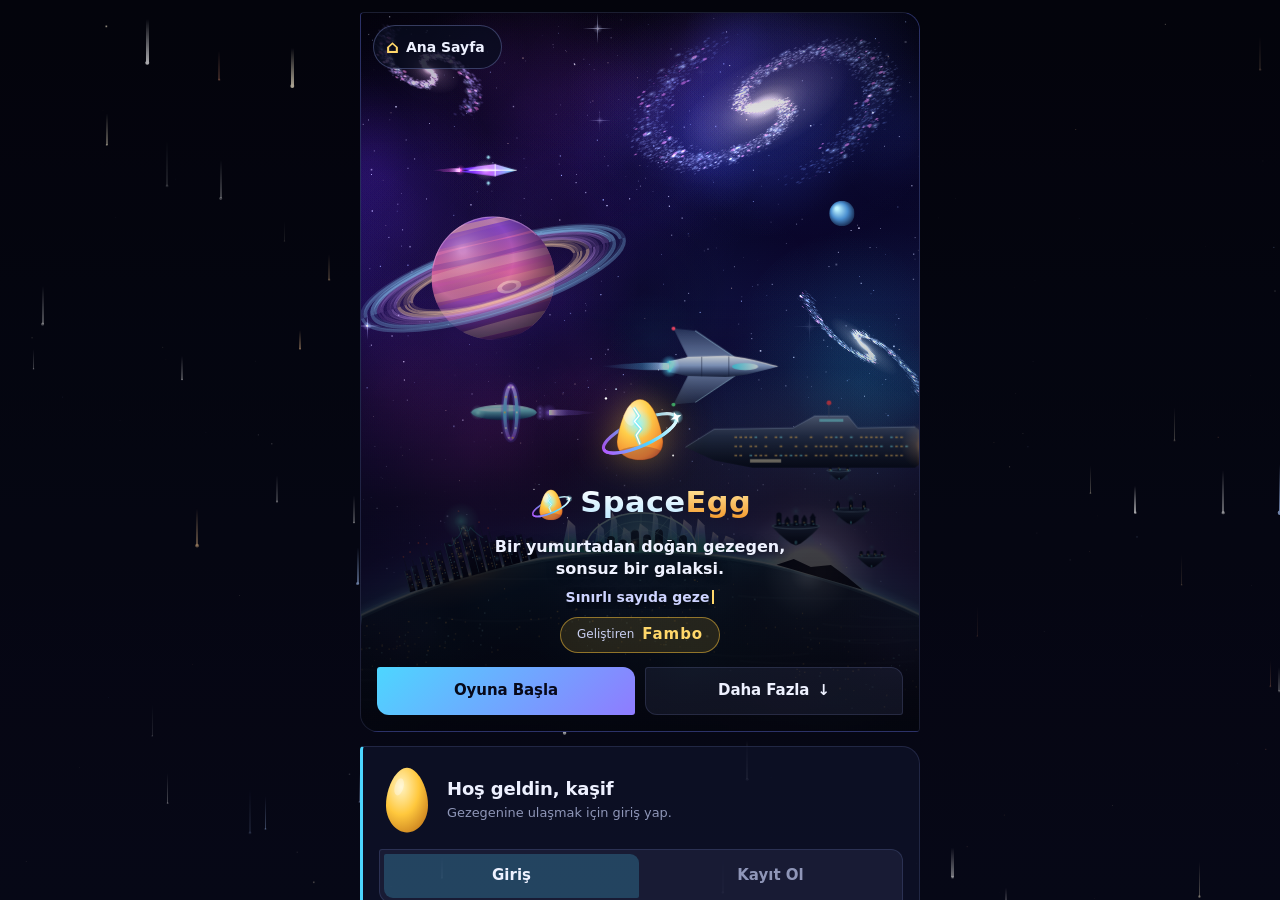
==== commit dad327b6: "SpacEgg v1.0.5: her açılışta giriş, yeni kullanıcı adı giriş modülü - Uygulama oturumsuz başlar, kay" ====
--- a/android/assets/index.html
+++ b/android/assets/index.html
@@ -5,7 +5,7 @@
 <meta name="viewport" content="width=device-width,initial-scale=1,viewport-fit=cover,interactive-widget=resizes-content">
 <meta name="theme-color" content="#04050d">
 <title>SpacEgg</title>
-<style>:root{--bg:#04050d;--ink:#eef1ff;--mute:#8f96b8;--faint:#5b6288;--glass:rgba(16,20,44,.66);--glass2:rgba(26,32,66,.72);--line:rgba(160,175,255,.15);--tc:#4DD6FF;--tc2:#8f7bff;--sav:#FF5A4D;--med:#46E39B;--loj:#FFC83D;--yik:#B15CFF;--yar:#4DD6FF;--ok:#46E39B;--bad:#FF5A4D;--warn:#FFC83D;--r1:4px 18px 4px 18px;--r2:3px 12px 3px 12px;--nav:68px;--safeb:env(safe-area-inset-bottom,0px);--safet:env(safe-area-inset-top,0px);--font:system-ui,-apple-system,"Segoe UI",Roboto,"Noto Sans","Helvetica Neue",Arial,sans-serif}*{box-sizing:border-box;-webkit-tap-highlight-color:transparent}html,body{margin:0;height:100%;background:var(--bg);color:var(--ink);font:15px/1.45 var(--font);overflow:hidden;overscroll-behavior:none}body{position:fixed;inset:0}button,input,select,textarea{font:inherit;color:inherit}button{cursor:pointer;border:0;background:none;padding:0}:focus-visible{outline:2px solid var(--tc);outline-offset:2px}[hidden]{display:none!important}#bg{position:fixed;inset:0;width:100%;height:100%;z-index:0;background:radial-gradient(120% 90% at 50% 0%,#12163a,#070a1c 55%,#03040a)}#app{position:fixed;inset:0;z-index:1}#app[data-t=sav]{--tc:var(--sav);--tc2:#ffb199}#app[data-t=med]{--tc:var(--med);--tc2:#b6ffd9}#app[data-t=loj]{--tc:var(--loj);--tc2:#ffe9a8}#app[data-t=yik]{--tc:var(--yik);--tc2:#e0b8ff}#app[data-t=yar]{--tc:var(--yar);--tc2:#c4f1ff}.v{position:absolute;inset:0;overflow-y:auto;overflow-x:hidden;padding:calc(14px + var(--safet)) 14px calc(var(--nav) + var(--safeb) + 18px);scrollbar-width:thin;scrollbar-color:var(--line) transparent}.v.nonav{padding-bottom:calc(24px + var(--safeb))}.wrap{max-width:720px;margin:0 auto}.top{display:flex;align-items:center;gap:10px;margin:2px 0 14px}.top h1{flex:1;margin:0;font-size:clamp(24px,7vw,32px);font-weight:800;letter-spacing:-.035em;line-height:1.05}.top h1 small{display:block;font-size:13px;font-weight:500;letter-spacing:0;color:var(--mute);margin-top:4px}h2{margin:22px 0 10px;font-size:17px;font-weight:700;letter-spacing:-.01em}p{margin:0 0 8px}.mute{color:var(--mute)}.small{font-size:13px}.tiny{font-size:12px}.num{font-variant-numeric:tabular-nums}.card{position:relative;background:var(--glass);border:1px solid var(--line);border-left:3px solid var(--tc);border-radius:var(--r1);padding:14px;margin-bottom:12px;backdrop-filter:none}.card.flat{border-left-width:1px}.card h3{margin:0 0 4px;font-size:16px;font-weight:700;letter-spacing:-.01em}.row{display:flex;align-items:center;gap:10px}.row.wrap2{flex-wrap:wrap}.grow{flex:1;min-width:0}.grid2{display:grid;grid-template-columns:1fr 1fr;gap:10px}@media(min-width:720px){.grid2.wide{grid-template-columns:repeat(3,1fr)}}.btn{position:relative;overflow:hidden;display:inline-flex;align-items:center;justify-content:center;gap:8px;min-height:46px;padding:0 18px;font-weight:700;letter-spacing:-.005em;border-radius:var(--r2);background:linear-gradient(135deg,var(--tc),var(--tc2));color:#07091a;transition:transform .12s,filter .15s,opacity .15s;user-select:none}.btn:active{transform:scale(.96)}.btn:hover{filter:brightness(1.1)}.btn.ghost{background:#a0afff14;color:var(--ink);border:1px solid var(--line)}.btn.danger{background:#ff5a4d24;color:#ffb3ab;border:1px solid rgba(255,90,77,.4)}.btn.sm{min-height:44px;padding:0 14px;font-size:14px}.btn.block{display:flex;width:100%}.btn[disabled],.btn.off{opacity:.42;pointer-events:none;filter:saturate(.4)}.icon-btn{width:44px;height:44px;display:grid;place-items:center;border-radius:50%;background:#a0afff14;border:1px solid var(--line);flex:none}.rip{position:absolute;border-radius:50%;pointer-events:none;background:radial-gradient(circle,#ffffff8c,#fff0 70%);transform:scale(0);animation:rip .55s ease-out forwards}@keyframes rip{to{transform:scale(1);opacity:0}}.ic{display:inline-grid;place-items:center;line-height:0;flex:none}.ic svg{display:block}.fbic{display:inline-grid;place-items:center;width:1.2em;height:1.2em;font-size:12px;border:1px solid currentColor;border-radius:50%;opacity:.8}.chip{display:inline-flex;align-items:center;gap:5px;min-height:24px;padding:2px 9px;border-radius:99px;font-size:12px;font-weight:600;background:#a0afff1a;border:1px solid var(--line);color:var(--ink);white-space:nowrap}.chip.tc{background:color-mix(in srgb,var(--tc) 18%,transparent);border-color:color-mix(in srgb,var(--tc) 55%,transparent)}.chip.efsane{color:#ffd76a;border-color:#ffd76a77}.chip.nadir{color:#b9a3ff;border-color:#b9a3ff77}.coin{display:inline-flex;align-items:center;gap:5px;font-weight:700;color:#ffd76a;font-variant-numeric:tabular-nums}.coin i{width:15px;height:15px;border-radius:50%;background:radial-gradient(circle at 35% 30%,#fff3b0,#ffc83d 55%,#b8860b);box-shadow:0 0 8px #ffc83d88;display:inline-block}.bar{height:7px;border-radius:7px;background:#a0afff24;overflow:hidden}.bar>i{display:block;height:100%;width:0;background:linear-gradient(90deg,var(--tc),var(--tc2));border-radius:7px;transition:width .5s ease}.nav{position:fixed;left:50%;bottom:calc(10px + var(--safeb));transform:translate(-50%);z-index:20;display:flex;width:min(94vw,520px);height:var(--nav);padding:6px;gap:2px;background:#0a0d20db;border:1px solid var(--line);border-radius:26px 8px;box-shadow:0 10px 40px #0000008c}.nav button{position:relative;flex:1;min-width:44px;display:flex;flex-direction:column;align-items:center;justify-content:center;gap:2px;font-size:11px;font-weight:600;color:var(--mute);border-radius:18px 6px;transition:color .2s,background .2s}.nav button[aria-current=page]{color:var(--ink);background:color-mix(in srgb,var(--tc) 20%,transparent)}.nav button[aria-current=page] .ic{color:var(--tc);filter:drop-shadow(0 0 6px var(--tc))}.nav button .dot{position:absolute;top:6px;right:calc(50% - 20px);min-width:16px;height:16px;border-radius:8px;background:var(--bad);color:#fff;font-size:10px;display:grid;place-items:center;padding:0 4px}.login{display:flex;min-height:100%;flex-direction:column;justify-content:center;max-width:430px;margin:0 auto;padding-top:4vh}.brand{font-size:clamp(46px,15vw,68px);font-weight:800;letter-spacing:-.06em;line-height:.9;margin:0}.brand b{font-weight:800;background:linear-gradient(120deg,#ffd76a,#ff8a3d);-webkit-background-clip:text;background-clip:text;color:transparent;filter:drop-shadow(0 0 14px rgba(255,170,60,.35))}.type-line{min-height:26px;margin:12px 0 22px;font-size:clamp(15px,4.4vw,18px);font-weight:600;color:var(--tc2);white-space:nowrap;overflow:hidden}.caret{display:inline-block;width:2px;height:1.05em;background:#ffd76a;margin-left:3px;vertical-align:-2px;animation:blink 1s steps(2) infinite}@keyframes blink{50%{opacity:0}}.seg{display:flex;gap:4px;padding:4px;border-radius:var(--r2);background:#a0afff14;border:1px solid var(--line);margin-bottom:14px}.seg button{flex:1;min-height:44px;border-radius:2px 9px;font-weight:700;color:var(--mute);transition:.2s}.seg button[aria-selected=true]{background:color-mix(in srgb,var(--tc) 22%,transparent);color:var(--ink)}.fld{display:block;margin-bottom:12px}.fld>span{display:block;font-size:13px;color:var(--mute);margin-bottom:5px}.inp{width:100%;min-height:48px;padding:0 14px;border-radius:var(--r2);background:#040612b3;border:1px solid var(--line);color:var(--ink);font-size:16px}.inp:focus{border-color:var(--tc);box-shadow:0 0 0 3px color-mix(in srgb,var(--tc) 25%,transparent);outline:0}.err{color:#ff9d94;font-size:13px;min-height:20px;margin:4px 0 8px}.shake{animation:shake .4s}@keyframes shake{20%,60%{transform:translate(-7px)}40%,80%{transform:translate(7px)}}.tabs{display:flex;gap:8px;overflow-x:auto;padding:2px 0 10px;scroll-snap-type:x proximity;scrollbar-width:none}.tabs::-webkit-scrollbar{display:none}.tab{scroll-snap-align:start;flex:none;min-height:46px;display:flex;align-items:center;gap:8px;padding:0 15px 0 11px;border-radius:var(--r2);background:#a0afff12;border:1px solid var(--line);font-weight:700;color:var(--mute);transition:.2s}.tab[aria-selected=true]{color:var(--ink);background:color-mix(in srgb,var(--tc) 22%,rgba(10,13,32,.8));border-color:var(--tc);box-shadow:0 0 18px color-mix(in srgb,var(--tc) 30%,transparent)}.tab .ic{color:var(--tc)}.typehead{margin-bottom:12px}.typehead h2{margin:0 0 4px;font-size:22px;letter-spacing:-.03em}.loop{display:grid;gap:6px;margin:10px 0 0;padding:0;list-style:none}.loop li{display:flex;gap:8px;font-size:13px;color:var(--mute)}.loop li:before{content:"";flex:none;width:6px;height:6px;margin-top:7px;border-radius:50%;background:var(--tc)}.gallery{display:flex;gap:12px;overflow-x:auto;scroll-snap-type:x mandatory;padding:4px 14px 14px;margin:0 -14px;scrollbar-width:none}.gallery::-webkit-scrollbar{display:none}.egg{scroll-snap-align:center;flex:none;width:min(74vw,260px);display:flex;flex-direction:column;gap:8px;padding:12px;border-radius:var(--r1);background:var(--glass);border:1px solid var(--line);border-top:3px solid var(--tc)}.egg .art{height:130px;display:grid;place-items:center;border-radius:var(--r2);background:radial-gradient(circle at 50% 60%,color-mix(in srgb,var(--tc) 20%,transparent),transparent 70%)}.egg h3{margin:0;font-size:16px}.egg .d{font-size:13px;color:var(--mute);min-height:54px}.egg .meta{display:flex;flex-wrap:wrap;gap:5px}@media(min-width:720px){.gallery{flex-wrap:wrap;overflow:visible;margin:0;padding:4px 0}.egg{width:calc(50% - 6px)}}.world{position:absolute;inset:0;touch-action:none}.world canvas.pl{position:absolute;inset:0;width:100%;height:100%}.hud{position:absolute;left:0;right:0;pointer-events:none;padding:0 12px}.hud>*{pointer-events:auto}.hud.t{top:calc(8px + var(--safet))}.hud.b{bottom:calc(var(--nav) + var(--safeb) + 20px)}.tick{overflow:hidden;white-space:nowrap;mask-image:linear-gradient(90deg,transparent,#000 8%,#000 92%,transparent);font-size:12px;font-weight:600;color:var(--tc2);height:20px}.tick>div{display:inline-block;padding-left:100%;animation:tick 38s linear infinite}.tick span{margin-right:34px}.tick span:nth-child(3n+2){color:#ffd76a}.tick span:nth-child(3n){color:#8ff0c3}@keyframes tick{to{transform:translate(-100%)}}.pname{display:flex;align-items:center;gap:10px;margin-top:6px}.pname h1{margin:0;font-size:clamp(22px,6.5vw,30px);letter-spacing:-.04em;font-weight:800;text-shadow:0 2px 14px #000}.lvbox{margin-left:auto;text-align:right;min-width:92px}.lvbox b{font-size:13px;text-shadow:0 1px 8px #000}.pname h1,.tick{text-shadow:0 1px 10px #000}.res{display:flex;gap:6px;overflow-x:auto;padding:8px 0 4px;scrollbar-width:none}.res::-webkit-scrollbar{display:none}.rs{flex:none;display:flex;align-items:center;gap:6px;min-height:34px;padding:3px 10px 3px 7px;border-radius:99px;background:#080a1ab8;border:1px solid var(--line);font-weight:700;font-size:13px;font-variant-numeric:tabular-nums}.rs.up{animation:rsup .7s}@keyframes rsup{30%{transform:scale(1.14);border-color:var(--tc)}}.dock{display:flex;gap:8px;overflow-x:auto;padding:4px 0 6px;scrollbar-width:none}.dock::-webkit-scrollbar{display:none}.act{position:relative;flex:none;width:76px;display:flex;flex-direction:column;align-items:center;gap:4px;padding:8px 4px 6px;border-radius:var(--r1);background:#080a1acc;border:1px solid var(--line);font-size:11.5px;font-weight:700;text-align:center;line-height:1.15;min-height:80px}.act .ring{position:relative;width:42px;height:42px;border-radius:50%;display:grid;place-items:center;background:conic-gradient(var(--tc) calc(var(--p,1)*360deg),rgba(160,175,255,.15) 0)}.act .ring:before{content:"";position:absolute;inset:3px;border-radius:50%;background:#0a0d22}.act .ring .ic{position:relative;color:var(--tc)}.act.cd{opacity:.65}.act .cost{font-size:10.5px;font-weight:600;color:var(--mute)}.act.bad .cost{color:#ff9d94}.sidebtns{position:absolute;right:12px;top:calc(110px + var(--safet));display:flex;flex-direction:column;gap:8px;z-index:3}.speed{display:flex;gap:2px;padding:3px;border-radius:99px;background:#080a1ac7;border:1px solid var(--line)}.speed button{min-width:44px;min-height:34px;border-radius:99px;font-size:12px;font-weight:700;color:var(--mute)}.speed button[aria-pressed=true]{background:var(--tc);color:#07091a}.evtoast{margin-bottom:8px;padding:10px 12px;border-radius:var(--r2);background:#080a1ad1;border:1px solid var(--line);border-left:3px solid var(--tc);font-size:13px;display:flex;gap:10px;align-items:center}.eggwait{position:absolute;inset:0;display:grid;place-items:center;text-align:center;pointer-events:none}.eggwait>div{pointer-events:auto}.mb{position:fixed;inset:0;z-index:50;background:#02030abd;display:flex;align-items:flex-end;justify-content:center;animation:mbin .2s}@keyframes mbin{0%{opacity:0}}.md{width:min(100%,520px);max-height:88vh;overflow:auto;background:#0b0f26;border:1px solid var(--line);border-top:3px solid var(--tc);border-radius:22px 22px 0 0;padding:18px 16px calc(18px + var(--safeb));animation:mdin .28s cubic-bezier(.2,.9,.3,1)}@keyframes mdin{0%{transform:translateY(40px);opacity:0}}@media(min-width:720px){.mb{align-items:center}.md{border-radius:var(--r1);max-height:80vh}}.md h2{margin:0 0 8px;font-size:21px;letter-spacing:-.03em}.choice{display:block;width:100%;text-align:left;margin-top:8px;min-height:48px;padding:10px 14px;border-radius:var(--r2);background:#a0afff12;border:1px solid var(--line);font-weight:600}.choice:hover{border-color:var(--tc)}.choice small{display:block;color:var(--mute);font-weight:500}#toasts{position:fixed;left:0;right:0;top:calc(10px + var(--safet));z-index:80;display:flex;flex-direction:column;align-items:center;gap:8px;pointer-events:none}.toast{display:flex;align-items:center;gap:10px;max-width:min(92vw,440px);padding:10px 16px 10px 12px;border-radius:var(--r2);background:#080a1af0;border:1px solid var(--line);border-left:3px solid var(--tc);font-weight:600;font-size:14px;box-shadow:0 8px 30px #00000080;animation:tin .35s cubic-bezier(.2,.9,.3,1)}.toast.out{animation:tout .35s forwards}@keyframes tin{0%{transform:translateY(-18px);opacity:0}}@keyframes tout{to{transform:translateY(-14px);opacity:0}}.float{position:fixed;z-index:90;pointer-events:none;font-weight:800;color:#ffd76a;text-shadow:0 2px 10px #000;animation:fl 1.2s ease-out forwards}@keyframes fl{to{transform:translateY(-70px);opacity:0}}.item{display:flex;gap:12px;align-items:center}.item .pic{flex:none;width:46px;height:46px;display:grid;place-items:center;border-radius:var(--r2);background:color-mix(in srgb,var(--tc) 14%,rgba(8,10,26,.8));color:var(--tc);border:1px solid color-mix(in srgb,var(--tc) 35%,transparent)}.item.lock{opacity:.55}.item.bought{animation:bought .8s}@keyframes bought{30%{background:color-mix(in srgb,var(--ok) 25%,transparent)}}.sl{width:100%;accent-color:var(--tc);min-height:30px}.kv{display:grid;grid-template-columns:auto 1fr;gap:4px 14px;font-size:14px}.kv dt{color:var(--mute)}.kv dd{margin:0;text-align:right;font-weight:600}.gal{position:absolute;inset:0}.gal canvas{position:absolute;inset:0;width:100%;height:100%;touch-action:none}.tpanel{position:absolute;left:10px;right:10px;bottom:calc(var(--nav) + var(--safeb) + 20px);z-index:4;max-width:520px;margin:0 auto}@media(prefers-reduced-motion:reduce){*{animation-duration:.01ms!important;animation-iteration-count:1!important;transition-duration:.01ms!important}.tick>div{animation:none;padding-left:0}}body.rm *{animation-duration:.01ms!important;animation-iteration-count:1!important;transition-duration:.01ms!important}#app:before{content:"";position:fixed;inset:0;background:#04050da8;pointer-events:none}#app[data-view=world]:before,#app[data-view=galaxy]:before{background:#04050d1f}#app[data-view=login]:before{background:#04050d59}:root{--glass:rgba(14,18,40,.82)}:root{--faint:#7d85ad}#toasts{top:auto;bottom:calc(var(--nav) + var(--safeb) + 24px);flex-direction:column;gap:6px;padding:0 12px}.toast{padding:8px 14px 8px 10px;font-size:13px;max-width:min(92vw,420px);animation:tinb .3s cubic-bezier(.2,.9,.3,1)}.toast:nth-last-child(n+3){display:none}.toast.out{animation:toutb .3s forwards}@keyframes tinb{0%{transform:translateY(14px);opacity:0}}@keyframes toutb{to{transform:translateY(10px);opacity:0}}body:has(.mb) #toasts{bottom:auto;top:calc(8px + var(--safet))}body:has(.mb) .toast{animation:tin .3s}#app[data-view=world]~#toasts,body:has(#app[data-view=world]) #toasts{bottom:calc(var(--nav) + var(--safeb) + 150px)}body:has(#app[data-view=galaxy] .tpanel) #toasts{bottom:calc(var(--nav) + var(--safeb) + 170px)}.nav{background:#080a1af7}.nav button{font-size:11.5px}.btn .coin{color:#07091a}.btn .coin i{box-shadow:0 0 0 1.5px #07091a8c}.btn:focus-visible{outline:2px solid #fff;outline-offset:3px}.tab:focus-visible,.nav button:focus-visible,.act:focus-visible,.choice:focus-visible{outline:2px solid #fff;outline-offset:2px}.act .cost,.tiny.mute{color:#9aa1c4}.tab{color:#a3aacb}.tick{font-size:12.5px}@media(min-width:1000px){.wrap{max-width:1000px}.egg{width:calc(33.333% - 8px)}.top h1{font-size:34px}.md{width:min(100%,560px)}.nav{width:560px}}@media(min-width:720px)and (max-width:999px){.wrap{max-width:760px}}@media(max-height:560px){.hud.b{bottom:calc(var(--nav) + var(--safeb) + 8px)}.act{width:68px;padding:6px 3px 4px}.sidebtns{top:calc(84px + var(--safet))}}.btn[disabled],.btn.off{opacity:.55}.pc{background:#0f1330;border:1px solid var(--line);border-left-width:4px;padding:12px}.pc-head{gap:8px;flex-wrap:nowrap;align-items:center}.pc-id{min-width:0}.pc-name{display:block;font-size:17px;letter-spacing:.2px;overflow:hidden;text-overflow:ellipsis;white-space:nowrap}.pc-type{font-size:12.5px;font-weight:600;overflow:hidden;text-overflow:ellipsis;white-space:nowrap}.pc-lvl{flex:none;font-size:12px;font-weight:700;padding:3px 9px;border:1px solid;border-radius:99px;white-space:nowrap}.pc-grid{display:grid;grid-template-columns:1.5fr 1fr 1fr;gap:8px 10px;margin:10px 0 8px}.pc-cell{min-width:0}.pc-cell.wide{grid-column:1/-1}.pc-lab{font-size:11.5px;font-weight:600;color:#9aa3cc;letter-spacing:.4px;text-transform:uppercase}.pc-val{font-size:14px;font-weight:700;overflow-wrap:anywhere}.pc-coord{font-family:ui-monospace,SFMono-Regular,Menlo,Consolas,monospace;font-size:13.5px;letter-spacing:.3px}.pc-rel{display:inline-block;font-size:12.5px;font-weight:700;padding:1px 9px;border:1px solid;border-radius:99px}.pc-warn:before{content:"\26a0\fe0e  "}.pc-info{margin:0 0 10px;font-size:13px;line-height:1.4;color:#b4bcdd;display:-webkit-box;-webkit-line-clamp:2;-webkit-box-orient:vertical;overflow:hidden}body:has(#app[data-view=galaxy] .tpanel:not([hidden]) .pc) #toasts{bottom:auto;top:calc(72px + var(--safet))}.v.lg{padding-top:calc(12px + var(--safet))}.lg-col{max-width:560px;margin:0 auto}.lg-hero{position:relative;height:clamp(520px,80vh,740px);border-radius:var(--r1);overflow:hidden;border:1px solid var(--line);background:linear-gradient(180deg,#171c4d,#0b0e2a 55%,#04050d);isolation:isolate}.lg-cvbox{position:absolute;inset:0;will-change:transform}.lg-cv{display:block;width:100%;height:100%}.lg-shade{position:absolute;inset:0;pointer-events:none;background:linear-gradient(180deg,#04050d59,#04050d00 22% 40%,#04050db8 68%,#04050df0)}.lg-home{position:absolute;z-index:3;top:12px;left:12px;display:inline-flex;align-items:center;gap:7px;min-height:44px;padding:0 16px 0 12px;border-radius:99px;background:#0a0d20c7;border:1px solid rgba(160,175,255,.3);font-size:14px;font-weight:700;color:var(--ink)}.lg-home:hover{background:#1a2042e6}.lg-hi{font-size:18px;line-height:1;color:#ffd76a}.lg-hd{position:absolute;z-index:2;left:0;right:0;bottom:0;display:flex;flex-direction:column;align-items:center;gap:8px;padding:18px 16px 16px;text-align:center}.lg-logo{width:92px;height:92px;filter:drop-shadow(0 0 18px rgba(255,200,61,.45))}.lg-logo svg{display:block;width:100%;height:100%}.lg-egg{display:block;width:70%;height:86%;margin:7% auto 0;border-radius:50% 50% 48% 48%/60% 60% 40% 40%;background:radial-gradient(circle at 38% 30%,#fff4c4,#ffc83d 55%,#d98a1f)}.lg-title{margin:0;line-height:1;outline:0}.lg-wm{display:block;height:46px}.lg-wm svg{display:block;height:100%;width:auto;margin:0 auto}.lg-title .brand{display:block}.lg-slogan{margin:2px 0 0;max-width:30ch;font-size:16px;line-height:1.35;font-weight:600;color:var(--ink);text-shadow:0 1px 10px rgba(0,0,0,.8)}.lg-line{margin:0;min-height:22px;font-size:14px;color:#cdd3ff;text-shadow:0 1px 8px rgba(0,0,0,.8)}.lg-by{display:inline-flex;align-items:center;gap:8px;padding:6px 16px;border-radius:99px;background:#ffc83d1f;border:1px solid rgba(255,200,61,.5)}.lg-by1{font-size:12px;color:#c9cff0}.lg-by b{font-size:15px;letter-spacing:.06em;color:#ffd76a}.lg-ctas{display:grid;grid-template-columns:1fr 1fr;gap:10px;width:100%;margin-top:6px}.lg-cta{min-height:48px;width:100%}.lg-form{margin-top:14px}.lg-form .card{margin-bottom:8px}.lg-home2{margin-bottom:6px}.lg-intro{margin-top:10px}.lg-h2{margin:18px 2px 10px;font-size:19px}.lg-card{background:var(--glass);border:1px solid var(--line);border-left:3px solid var(--tc);border-radius:var(--r1);margin-bottom:12px;overflow:hidden}.lg-ch{display:grid;gap:5px;width:100%;min-height:44px;padding:14px 14px 12px;text-align:left}.lg-ct{display:flex;align-items:center;flex-wrap:wrap;gap:8px;font-size:17px;font-weight:700;letter-spacing:-.01em}.lg-pv{display:-webkit-box;-webkit-line-clamp:2;-webkit-box-orient:vertical;overflow:hidden;font-size:14px;color:var(--mute)}.lg-card.open .lg-pv{display:none}.lg-more{font-size:13px;font-weight:700;color:var(--tc)}.lg-b{display:grid;grid-template-rows:0fr;visibility:hidden;transition:grid-template-rows .3s ease,visibility 0s .3s}.lg-card.open .lg-b{grid-template-rows:1fr;visibility:visible;transition:grid-template-rows .3s ease}.lg-bi{overflow:hidden;min-height:0;padding:0 14px;color:#cfd5f5;font-size:15px}.lg-card.open .lg-bi{padding:0 14px 10px}.lg-bi p:last-child{margin-bottom:4px}.lg-tag{display:inline-block;padding:2px 9px;border-radius:99px;font-size:11px;font-weight:700;letter-spacing:.05em;text-transform:uppercase;background:#a0afff24;color:#c4ccff;border:1px solid var(--line)}.lg-tag.warn,.lg-vision .lg-tag{background:#ffc83d24;color:#ffd76a;border-color:#ffc83d8c}.lg-vision{border-left-color:var(--yik);box-shadow:0 0 24px #b15cff1a}.lg-note{margin-top:6px;padding:8px 10px;border-radius:var(--r2);background:#ffc83d12;border:1px dashed rgba(255,200,61,.4);font-size:13px;color:#e8ebff}.lg-pledge{display:flex;align-items:center;gap:14px;padding:16px;margin:4px 0 12px;border-radius:var(--r1);background:linear-gradient(135deg,#ffc83d33,#46e39b26);border:1px solid rgba(255,200,61,.55);box-shadow:0 0 30px #ffc83d21}.lg-pct{flex:0 0 84px;width:84px;height:84px;display:grid;place-content:center;text-align:center;border-radius:50%;color:#1a1300;background:radial-gradient(circle at 35% 28%,#fff0b5,#ffc83d 52%,#46e39b 150%);box-shadow:0 0 22px #ffc83d80,inset 0 -6px 12px #0000002e}.lg-pct b{font-size:27px;font-weight:800;letter-spacing:-.04em;line-height:1}.lg-pct small{font-size:11px;font-weight:700;letter-spacing:.04em}.lg-pt{min-width:0}.lg-pt h2{margin:0 0 6px;font-size:17px;line-height:1.2}.lg-pt p{font-size:14px;color:#e4e8ff;margin:0 0 6px}.lg-ft{padding:20px 0 8px;text-align:center}.lg-ftby{font-size:15px;color:#c9cff0}.lg-ftby b{color:#ffd76a;letter-spacing:.06em}.lg-ft p{margin:6px 0 0}.lg-home:focus-visible,.lg-ch:focus-visible{outline:2px solid #fff;outline-offset:-2px}@media(max-width:360px){.lg-pct{flex-basis:70px;width:70px;height:70px}.lg-pct b{font-size:22px}.lg-ctas{grid-template-columns:1fr}}
+<style>:root{--bg:#04050d;--ink:#eef1ff;--mute:#8f96b8;--faint:#5b6288;--glass:rgba(16,20,44,.66);--glass2:rgba(26,32,66,.72);--line:rgba(160,175,255,.15);--tc:#4DD6FF;--tc2:#8f7bff;--sav:#FF5A4D;--med:#46E39B;--loj:#FFC83D;--yik:#B15CFF;--yar:#4DD6FF;--ok:#46E39B;--bad:#FF5A4D;--warn:#FFC83D;--r1:4px 18px 4px 18px;--r2:3px 12px 3px 12px;--nav:68px;--safeb:env(safe-area-inset-bottom,0px);--safet:env(safe-area-inset-top,0px);--font:system-ui,-apple-system,"Segoe UI",Roboto,"Noto Sans","Helvetica Neue",Arial,sans-serif}*{box-sizing:border-box;-webkit-tap-highlight-color:transparent}html,body{margin:0;height:100%;background:var(--bg);color:var(--ink);font:15px/1.45 var(--font);overflow:hidden;overscroll-behavior:none}body{position:fixed;inset:0}button,input,select,textarea{font:inherit;color:inherit}button{cursor:pointer;border:0;background:none;padding:0}:focus-visible{outline:2px solid var(--tc);outline-offset:2px}[hidden]{display:none!important}#bg{position:fixed;inset:0;width:100%;height:100%;z-index:0;background:radial-gradient(120% 90% at 50% 0%,#12163a,#070a1c 55%,#03040a)}#app{position:fixed;inset:0;z-index:1}#app[data-t=sav]{--tc:var(--sav);--tc2:#ffb199}#app[data-t=med]{--tc:var(--med);--tc2:#b6ffd9}#app[data-t=loj]{--tc:var(--loj);--tc2:#ffe9a8}#app[data-t=yik]{--tc:var(--yik);--tc2:#e0b8ff}#app[data-t=yar]{--tc:var(--yar);--tc2:#c4f1ff}.v{position:absolute;inset:0;overflow-y:auto;overflow-x:hidden;padding:calc(14px + var(--safet)) 14px calc(var(--nav) + var(--safeb) + 18px);scrollbar-width:thin;scrollbar-color:var(--line) transparent}.v.nonav{padding-bottom:calc(24px + var(--safeb))}.wrap{max-width:720px;margin:0 auto}.top{display:flex;align-items:center;gap:10px;margin:2px 0 14px}.top h1{flex:1;margin:0;font-size:clamp(24px,7vw,32px);font-weight:800;letter-spacing:-.035em;line-height:1.05}.top h1 small{display:block;font-size:13px;font-weight:500;letter-spacing:0;color:var(--mute);margin-top:4px}h2{margin:22px 0 10px;font-size:17px;font-weight:700;letter-spacing:-.01em}p{margin:0 0 8px}.mute{color:var(--mute)}.small{font-size:13px}.tiny{font-size:12px}.num{font-variant-numeric:tabular-nums}.card{position:relative;background:var(--glass);border:1px solid var(--line);border-left:3px solid var(--tc);border-radius:var(--r1);padding:14px;margin-bottom:12px;backdrop-filter:none}.card.flat{border-left-width:1px}.card h3{margin:0 0 4px;font-size:16px;font-weight:700;letter-spacing:-.01em}.row{display:flex;align-items:center;gap:10px}.row.wrap2{flex-wrap:wrap}.grow{flex:1;min-width:0}.grid2{display:grid;grid-template-columns:1fr 1fr;gap:10px}@media(min-width:720px){.grid2.wide{grid-template-columns:repeat(3,1fr)}}.btn{position:relative;overflow:hidden;display:inline-flex;align-items:center;justify-content:center;gap:8px;min-height:46px;padding:0 18px;font-weight:700;letter-spacing:-.005em;border-radius:var(--r2);background:linear-gradient(135deg,var(--tc),var(--tc2));color:#07091a;transition:transform .12s,filter .15s,opacity .15s;user-select:none}.btn:active{transform:scale(.96)}.btn:hover{filter:brightness(1.1)}.btn.ghost{background:#a0afff14;color:var(--ink);border:1px solid var(--line)}.btn.danger{background:#ff5a4d24;color:#ffb3ab;border:1px solid rgba(255,90,77,.4)}.btn.sm{min-height:44px;padding:0 14px;font-size:14px}.btn.block{display:flex;width:100%}.btn[disabled],.btn.off{opacity:.42;pointer-events:none;filter:saturate(.4)}.icon-btn{width:44px;height:44px;display:grid;place-items:center;border-radius:50%;background:#a0afff14;border:1px solid var(--line);flex:none}.rip{position:absolute;border-radius:50%;pointer-events:none;background:radial-gradient(circle,#ffffff8c,#fff0 70%);transform:scale(0);animation:rip .55s ease-out forwards}@keyframes rip{to{transform:scale(1);opacity:0}}.ic{display:inline-grid;place-items:center;line-height:0;flex:none}.ic svg{display:block}.fbic{display:inline-grid;place-items:center;width:1.2em;height:1.2em;font-size:12px;border:1px solid currentColor;border-radius:50%;opacity:.8}.chip{display:inline-flex;align-items:center;gap:5px;min-height:24px;padding:2px 9px;border-radius:99px;font-size:12px;font-weight:600;background:#a0afff1a;border:1px solid var(--line);color:var(--ink);white-space:nowrap}.chip.tc{background:color-mix(in srgb,var(--tc) 18%,transparent);border-color:color-mix(in srgb,var(--tc) 55%,transparent)}.chip.efsane{color:#ffd76a;border-color:#ffd76a77}.chip.nadir{color:#b9a3ff;border-color:#b9a3ff77}.coin{display:inline-flex;align-items:center;gap:5px;font-weight:700;color:#ffd76a;font-variant-numeric:tabular-nums}.coin i{width:15px;height:15px;border-radius:50%;background:radial-gradient(circle at 35% 30%,#fff3b0,#ffc83d 55%,#b8860b);box-shadow:0 0 8px #ffc83d88;display:inline-block}.bar{height:7px;border-radius:7px;background:#a0afff24;overflow:hidden}.bar>i{display:block;height:100%;width:0;background:linear-gradient(90deg,var(--tc),var(--tc2));border-radius:7px;transition:width .5s ease}.nav{position:fixed;left:50%;bottom:calc(10px + var(--safeb));transform:translate(-50%);z-index:20;display:flex;width:min(94vw,520px);height:var(--nav);padding:6px;gap:2px;background:#0a0d20db;border:1px solid var(--line);border-radius:26px 8px;box-shadow:0 10px 40px #0000008c}.nav button{position:relative;flex:1;min-width:44px;display:flex;flex-direction:column;align-items:center;justify-content:center;gap:2px;font-size:11px;font-weight:600;color:var(--mute);border-radius:18px 6px;transition:color .2s,background .2s}.nav button[aria-current=page]{color:var(--ink);background:color-mix(in srgb,var(--tc) 20%,transparent)}.nav button[aria-current=page] .ic{color:var(--tc);filter:drop-shadow(0 0 6px var(--tc))}.nav button .dot{position:absolute;top:6px;right:calc(50% - 20px);min-width:16px;height:16px;border-radius:8px;background:var(--bad);color:#fff;font-size:10px;display:grid;place-items:center;padding:0 4px}.login{display:flex;min-height:100%;flex-direction:column;justify-content:center;max-width:430px;margin:0 auto;padding-top:4vh}.brand{font-size:clamp(46px,15vw,68px);font-weight:800;letter-spacing:-.06em;line-height:.9;margin:0}.brand b{font-weight:800;background:linear-gradient(120deg,#ffd76a,#ff8a3d);-webkit-background-clip:text;background-clip:text;color:transparent;filter:drop-shadow(0 0 14px rgba(255,170,60,.35))}.type-line{min-height:26px;margin:12px 0 22px;font-size:clamp(15px,4.4vw,18px);font-weight:600;color:var(--tc2);white-space:nowrap;overflow:hidden}.caret{display:inline-block;width:2px;height:1.05em;background:#ffd76a;margin-left:3px;vertical-align:-2px;animation:blink 1s steps(2) infinite}@keyframes blink{50%{opacity:0}}.seg{display:flex;gap:4px;padding:4px;border-radius:var(--r2);background:#a0afff14;border:1px solid var(--line);margin-bottom:14px}.seg button{flex:1;min-height:44px;border-radius:2px 9px;font-weight:700;color:var(--mute);transition:.2s}.seg button[aria-selected=true]{background:color-mix(in srgb,var(--tc) 22%,transparent);color:var(--ink)}.fld{display:block;margin-bottom:12px}.fld>span{display:block;font-size:13px;color:var(--mute);margin-bottom:5px}.inp{width:100%;min-height:48px;padding:0 14px;border-radius:var(--r2);background:#040612b3;border:1px solid var(--line);color:var(--ink);font-size:16px}.inp:focus{border-color:var(--tc);box-shadow:0 0 0 3px color-mix(in srgb,var(--tc) 25%,transparent);outline:0}.err{color:#ff9d94;font-size:13px;min-height:20px;margin:4px 0 8px}.shake{animation:shake .4s}@keyframes shake{20%,60%{transform:translate(-7px)}40%,80%{transform:translate(7px)}}.tabs{display:flex;gap:8px;overflow-x:auto;padding:2px 0 10px;scroll-snap-type:x proximity;scrollbar-width:none}.tabs::-webkit-scrollbar{display:none}.tab{scroll-snap-align:start;flex:none;min-height:46px;display:flex;align-items:center;gap:8px;padding:0 15px 0 11px;border-radius:var(--r2);background:#a0afff12;border:1px solid var(--line);font-weight:700;color:var(--mute);transition:.2s}.tab[aria-selected=true]{color:var(--ink);background:color-mix(in srgb,var(--tc) 22%,rgba(10,13,32,.8));border-color:var(--tc);box-shadow:0 0 18px color-mix(in srgb,var(--tc) 30%,transparent)}.tab .ic{color:var(--tc)}.typehead{margin-bottom:12px}.typehead h2{margin:0 0 4px;font-size:22px;letter-spacing:-.03em}.loop{display:grid;gap:6px;margin:10px 0 0;padding:0;list-style:none}.loop li{display:flex;gap:8px;font-size:13px;color:var(--mute)}.loop li:before{content:"";flex:none;width:6px;height:6px;margin-top:7px;border-radius:50%;background:var(--tc)}.gallery{display:flex;gap:12px;overflow-x:auto;scroll-snap-type:x mandatory;padding:4px 14px 14px;margin:0 -14px;scrollbar-width:none}.gallery::-webkit-scrollbar{display:none}.egg{scroll-snap-align:center;flex:none;width:min(74vw,260px);display:flex;flex-direction:column;gap:8px;padding:12px;border-radius:var(--r1);background:var(--glass);border:1px solid var(--line);border-top:3px solid var(--tc)}.egg .art{height:130px;display:grid;place-items:center;border-radius:var(--r2);background:radial-gradient(circle at 50% 60%,color-mix(in srgb,var(--tc) 20%,transparent),transparent 70%)}.egg h3{margin:0;font-size:16px}.egg .d{font-size:13px;color:var(--mute);min-height:54px}.egg .meta{display:flex;flex-wrap:wrap;gap:5px}@media(min-width:720px){.gallery{flex-wrap:wrap;overflow:visible;margin:0;padding:4px 0}.egg{width:calc(50% - 6px)}}.world{position:absolute;inset:0;touch-action:none}.world canvas.pl{position:absolute;inset:0;width:100%;height:100%}.hud{position:absolute;left:0;right:0;pointer-events:none;padding:0 12px}.hud>*{pointer-events:auto}.hud.t{top:calc(8px + var(--safet))}.hud.b{bottom:calc(var(--nav) + var(--safeb) + 20px)}.tick{overflow:hidden;white-space:nowrap;mask-image:linear-gradient(90deg,transparent,#000 8%,#000 92%,transparent);font-size:12px;font-weight:600;color:var(--tc2);height:20px}.tick>div{display:inline-block;padding-left:100%;animation:tick 38s linear infinite}.tick span{margin-right:34px}.tick span:nth-child(3n+2){color:#ffd76a}.tick span:nth-child(3n){color:#8ff0c3}@keyframes tick{to{transform:translate(-100%)}}.pname{display:flex;align-items:center;gap:10px;margin-top:6px}.pname h1{margin:0;font-size:clamp(22px,6.5vw,30px);letter-spacing:-.04em;font-weight:800;text-shadow:0 2px 14px #000}.lvbox{margin-left:auto;text-align:right;min-width:92px}.lvbox b{font-size:13px;text-shadow:0 1px 8px #000}.pname h1,.tick{text-shadow:0 1px 10px #000}.res{display:flex;gap:6px;overflow-x:auto;padding:8px 0 4px;scrollbar-width:none}.res::-webkit-scrollbar{display:none}.rs{flex:none;display:flex;align-items:center;gap:6px;min-height:34px;padding:3px 10px 3px 7px;border-radius:99px;background:#080a1ab8;border:1px solid var(--line);font-weight:700;font-size:13px;font-variant-numeric:tabular-nums}.rs.up{animation:rsup .7s}@keyframes rsup{30%{transform:scale(1.14);border-color:var(--tc)}}.dock{display:flex;gap:8px;overflow-x:auto;padding:4px 0 6px;scrollbar-width:none}.dock::-webkit-scrollbar{display:none}.act{position:relative;flex:none;width:76px;display:flex;flex-direction:column;align-items:center;gap:4px;padding:8px 4px 6px;border-radius:var(--r1);background:#080a1acc;border:1px solid var(--line);font-size:11.5px;font-weight:700;text-align:center;line-height:1.15;min-height:80px}.act .ring{position:relative;width:42px;height:42px;border-radius:50%;display:grid;place-items:center;background:conic-gradient(var(--tc) calc(var(--p,1)*360deg),rgba(160,175,255,.15) 0)}.act .ring:before{content:"";position:absolute;inset:3px;border-radius:50%;background:#0a0d22}.act .ring .ic{position:relative;color:var(--tc)}.act.cd{opacity:.65}.act .cost{font-size:10.5px;font-weight:600;color:var(--mute)}.act.bad .cost{color:#ff9d94}.sidebtns{position:absolute;right:12px;top:calc(110px + var(--safet));display:flex;flex-direction:column;gap:8px;z-index:3}.speed{display:flex;gap:2px;padding:3px;border-radius:99px;background:#080a1ac7;border:1px solid var(--line)}.speed button{min-width:44px;min-height:34px;border-radius:99px;font-size:12px;font-weight:700;color:var(--mute)}.speed button[aria-pressed=true]{background:var(--tc);color:#07091a}.evtoast{margin-bottom:8px;padding:10px 12px;border-radius:var(--r2);background:#080a1ad1;border:1px solid var(--line);border-left:3px solid var(--tc);font-size:13px;display:flex;gap:10px;align-items:center}.eggwait{position:absolute;inset:0;display:grid;place-items:center;text-align:center;pointer-events:none}.eggwait>div{pointer-events:auto}.mb{position:fixed;inset:0;z-index:50;background:#02030abd;display:flex;align-items:flex-end;justify-content:center;animation:mbin .2s}@keyframes mbin{0%{opacity:0}}.md{width:min(100%,520px);max-height:88vh;overflow:auto;background:#0b0f26;border:1px solid var(--line);border-top:3px solid var(--tc);border-radius:22px 22px 0 0;padding:18px 16px calc(18px + var(--safeb));animation:mdin .28s cubic-bezier(.2,.9,.3,1)}@keyframes mdin{0%{transform:translateY(40px);opacity:0}}@media(min-width:720px){.mb{align-items:center}.md{border-radius:var(--r1);max-height:80vh}}.md h2{margin:0 0 8px;font-size:21px;letter-spacing:-.03em}.choice{display:block;width:100%;text-align:left;margin-top:8px;min-height:48px;padding:10px 14px;border-radius:var(--r2);background:#a0afff12;border:1px solid var(--line);font-weight:600}.choice:hover{border-color:var(--tc)}.choice small{display:block;color:var(--mute);font-weight:500}#toasts{position:fixed;left:0;right:0;top:calc(10px + var(--safet));z-index:80;display:flex;flex-direction:column;align-items:center;gap:8px;pointer-events:none}.toast{display:flex;align-items:center;gap:10px;max-width:min(92vw,440px);padding:10px 16px 10px 12px;border-radius:var(--r2);background:#080a1af0;border:1px solid var(--line);border-left:3px solid var(--tc);font-weight:600;font-size:14px;box-shadow:0 8px 30px #00000080;animation:tin .35s cubic-bezier(.2,.9,.3,1)}.toast.out{animation:tout .35s forwards}@keyframes tin{0%{transform:translateY(-18px);opacity:0}}@keyframes tout{to{transform:translateY(-14px);opacity:0}}.float{position:fixed;z-index:90;pointer-events:none;font-weight:800;color:#ffd76a;text-shadow:0 2px 10px #000;animation:fl 1.2s ease-out forwards}@keyframes fl{to{transform:translateY(-70px);opacity:0}}.item{display:flex;gap:12px;align-items:center}.item .pic{flex:none;width:46px;height:46px;display:grid;place-items:center;border-radius:var(--r2);background:color-mix(in srgb,var(--tc) 14%,rgba(8,10,26,.8));color:var(--tc);border:1px solid color-mix(in srgb,var(--tc) 35%,transparent)}.item.lock{opacity:.55}.item.bought{animation:bought .8s}@keyframes bought{30%{background:color-mix(in srgb,var(--ok) 25%,transparent)}}.sl{width:100%;accent-color:var(--tc);min-height:30px}.kv{display:grid;grid-template-columns:auto 1fr;gap:4px 14px;font-size:14px}.kv dt{color:var(--mute)}.kv dd{margin:0;text-align:right;font-weight:600}.gal{position:absolute;inset:0}.gal canvas{position:absolute;inset:0;width:100%;height:100%;touch-action:none}.tpanel{position:absolute;left:10px;right:10px;bottom:calc(var(--nav) + var(--safeb) + 20px);z-index:4;max-width:520px;margin:0 auto}@media(prefers-reduced-motion:reduce){*{animation-duration:.01ms!important;animation-iteration-count:1!important;transition-duration:.01ms!important}.tick>div{animation:none;padding-left:0}}body.rm *{animation-duration:.01ms!important;animation-iteration-count:1!important;transition-duration:.01ms!important}#app:before{content:"";position:fixed;inset:0;background:#04050da8;pointer-events:none}#app[data-view=world]:before,#app[data-view=galaxy]:before{background:#04050d1f}#app[data-view=login]:before{background:#04050d59}:root{--glass:rgba(14,18,40,.82)}:root{--faint:#7d85ad}#toasts{top:auto;bottom:calc(var(--nav) + var(--safeb) + 24px);flex-direction:column;gap:6px;padding:0 12px}.toast{padding:8px 14px 8px 10px;font-size:13px;max-width:min(92vw,420px);animation:tinb .3s cubic-bezier(.2,.9,.3,1)}.toast:nth-last-child(n+3){display:none}.toast.out{animation:toutb .3s forwards}@keyframes tinb{0%{transform:translateY(14px);opacity:0}}@keyframes toutb{to{transform:translateY(10px);opacity:0}}body:has(.mb) #toasts{bottom:auto;top:calc(8px + var(--safet))}body:has(.mb) .toast{animation:tin .3s}#app[data-view=world]~#toasts,body:has(#app[data-view=world]) #toasts{bottom:calc(var(--nav) + var(--safeb) + 150px)}body:has(#app[data-view=galaxy] .tpanel) #toasts{bottom:calc(var(--nav) + var(--safeb) + 170px)}.nav{background:#080a1af7}.nav button{font-size:11.5px}.btn .coin{color:#07091a}.btn .coin i{box-shadow:0 0 0 1.5px #07091a8c}.btn:focus-visible{outline:2px solid #fff;outline-offset:3px}.tab:focus-visible,.nav button:focus-visible,.act:focus-visible,.choice:focus-visible{outline:2px solid #fff;outline-offset:2px}.act .cost,.tiny.mute{color:#9aa1c4}.tab{color:#a3aacb}.tick{font-size:12.5px}@media(min-width:1000px){.wrap{max-width:1000px}.egg{width:calc(33.333% - 8px)}.top h1{font-size:34px}.md{width:min(100%,560px)}.nav{width:560px}}@media(min-width:720px)and (max-width:999px){.wrap{max-width:760px}}@media(max-height:560px){.hud.b{bottom:calc(var(--nav) + var(--safeb) + 8px)}.act{width:68px;padding:6px 3px 4px}.sidebtns{top:calc(84px + var(--safet))}}.btn[disabled],.btn.off{opacity:.55}.pc{background:#0f1330;border:1px solid var(--line);border-left-width:4px;padding:12px}.pc-head{gap:8px;flex-wrap:nowrap;align-items:center}.pc-id{min-width:0}.pc-name{display:block;font-size:17px;letter-spacing:.2px;overflow:hidden;text-overflow:ellipsis;white-space:nowrap}.pc-type{font-size:12.5px;font-weight:600;overflow:hidden;text-overflow:ellipsis;white-space:nowrap}.pc-lvl{flex:none;font-size:12px;font-weight:700;padding:3px 9px;border:1px solid;border-radius:99px;white-space:nowrap}.pc-grid{display:grid;grid-template-columns:1.5fr 1fr 1fr;gap:8px 10px;margin:10px 0 8px}.pc-cell{min-width:0}.pc-cell.wide{grid-column:1/-1}.pc-lab{font-size:11.5px;font-weight:600;color:#9aa3cc;letter-spacing:.4px;text-transform:uppercase}.pc-val{font-size:14px;font-weight:700;overflow-wrap:anywhere}.pc-coord{font-family:ui-monospace,SFMono-Regular,Menlo,Consolas,monospace;font-size:13.5px;letter-spacing:.3px}.pc-rel{display:inline-block;font-size:12.5px;font-weight:700;padding:1px 9px;border:1px solid;border-radius:99px}.pc-warn:before{content:"\26a0\fe0e  "}.pc-info{margin:0 0 10px;font-size:13px;line-height:1.4;color:#b4bcdd;display:-webkit-box;-webkit-line-clamp:2;-webkit-box-orient:vertical;overflow:hidden}body:has(#app[data-view=galaxy] .tpanel:not([hidden]) .pc) #toasts{bottom:auto;top:calc(72px + var(--safet))}.v.lg{padding-top:calc(12px + var(--safet))}.lg-col{max-width:560px;margin:0 auto}.lg-hero{position:relative;height:clamp(520px,80vh,740px);border-radius:var(--r1);overflow:hidden;border:1px solid var(--line);background:linear-gradient(180deg,#171c4d,#0b0e2a 55%,#04050d);isolation:isolate}.lg-cvbox{position:absolute;inset:0;will-change:transform}.lg-cv{display:block;width:100%;height:100%}.lg-shade{position:absolute;inset:0;pointer-events:none;background:linear-gradient(180deg,#04050d59,#04050d00 22% 40%,#04050db8 68%,#04050df0)}.lg-home{position:absolute;z-index:3;top:12px;left:12px;display:inline-flex;align-items:center;gap:7px;min-height:44px;padding:0 16px 0 12px;border-radius:99px;background:#0a0d20c7;border:1px solid rgba(160,175,255,.3);font-size:14px;font-weight:700;color:var(--ink)}.lg-home:hover{background:#1a2042e6}.lg-hi{font-size:18px;line-height:1;color:#ffd76a}.lg-hd{position:absolute;z-index:2;left:0;right:0;bottom:0;display:flex;flex-direction:column;align-items:center;gap:8px;padding:18px 16px 16px;text-align:center}.lg-logo{width:92px;height:92px;filter:drop-shadow(0 0 18px rgba(255,200,61,.45))}.lg-logo svg{display:block;width:100%;height:100%}.lg-egg{display:block;width:70%;height:86%;margin:7% auto 0;border-radius:50% 50% 48% 48%/60% 60% 40% 40%;background:radial-gradient(circle at 38% 30%,#fff4c4,#ffc83d 55%,#d98a1f)}.lg-title{margin:0;line-height:1;outline:0}.lg-wm{display:block;height:46px}.lg-wm svg{display:block;height:100%;width:auto;margin:0 auto}.lg-title .brand{display:block}.lg-slogan{margin:2px 0 0;max-width:30ch;font-size:16px;line-height:1.35;font-weight:600;color:var(--ink);text-shadow:0 1px 10px rgba(0,0,0,.8)}.lg-line{margin:0;min-height:22px;font-size:14px;color:#cdd3ff;text-shadow:0 1px 8px rgba(0,0,0,.8)}.lg-by{display:inline-flex;align-items:center;gap:8px;padding:6px 16px;border-radius:99px;background:#ffc83d1f;border:1px solid rgba(255,200,61,.5)}.lg-by1{font-size:12px;color:#c9cff0}.lg-by b{font-size:15px;letter-spacing:.06em;color:#ffd76a}.lg-ctas{display:grid;grid-template-columns:1fr 1fr;gap:10px;width:100%;margin-top:6px}.lg-cta{min-height:48px;width:100%}.lg-form{margin-top:14px}.lg-form .card{margin-bottom:8px}.lg-home2{margin-bottom:6px}.lg-intro{margin-top:10px}.lg-h2{margin:18px 2px 10px;font-size:19px}.lg-card{background:var(--glass);border:1px solid var(--line);border-left:3px solid var(--tc);border-radius:var(--r1);margin-bottom:12px;overflow:hidden}.lg-ch{display:grid;gap:5px;width:100%;min-height:44px;padding:14px 14px 12px;text-align:left}.lg-ct{display:flex;align-items:center;flex-wrap:wrap;gap:8px;font-size:17px;font-weight:700;letter-spacing:-.01em}.lg-pv{display:-webkit-box;-webkit-line-clamp:2;-webkit-box-orient:vertical;overflow:hidden;font-size:14px;color:var(--mute)}.lg-card.open .lg-pv{display:none}.lg-more{font-size:13px;font-weight:700;color:var(--tc)}.lg-b{display:grid;grid-template-rows:0fr;visibility:hidden;transition:grid-template-rows .3s ease,visibility 0s .3s}.lg-card.open .lg-b{grid-template-rows:1fr;visibility:visible;transition:grid-template-rows .3s ease}.lg-bi{overflow:hidden;min-height:0;padding:0 14px;color:#cfd5f5;font-size:15px}.lg-card.open .lg-bi{padding:0 14px 10px}.lg-bi p:last-child{margin-bottom:4px}.lg-tag{display:inline-block;padding:2px 9px;border-radius:99px;font-size:11px;font-weight:700;letter-spacing:.05em;text-transform:uppercase;background:#a0afff24;color:#c4ccff;border:1px solid var(--line)}.lg-tag.warn,.lg-vision .lg-tag{background:#ffc83d24;color:#ffd76a;border-color:#ffc83d8c}.lg-vision{border-left-color:var(--yik);box-shadow:0 0 24px #b15cff1a}.lg-note{margin-top:6px;padding:8px 10px;border-radius:var(--r2);background:#ffc83d12;border:1px dashed rgba(255,200,61,.4);font-size:13px;color:#e8ebff}.lg-pledge{display:flex;align-items:center;gap:14px;padding:16px;margin:4px 0 12px;border-radius:var(--r1);background:linear-gradient(135deg,#ffc83d33,#46e39b26);border:1px solid rgba(255,200,61,.55);box-shadow:0 0 30px #ffc83d21}.lg-pct{flex:0 0 84px;width:84px;height:84px;display:grid;place-content:center;text-align:center;border-radius:50%;color:#1a1300;background:radial-gradient(circle at 35% 28%,#fff0b5,#ffc83d 52%,#46e39b 150%);box-shadow:0 0 22px #ffc83d80,inset 0 -6px 12px #0000002e}.lg-pct b{font-size:27px;font-weight:800;letter-spacing:-.04em;line-height:1}.lg-pct small{font-size:11px;font-weight:700;letter-spacing:.04em}.lg-pt{min-width:0}.lg-pt h2{margin:0 0 6px;font-size:17px;line-height:1.2}.lg-pt p{font-size:14px;color:#e4e8ff;margin:0 0 6px}.lg-ft{padding:20px 0 8px;text-align:center}.lg-ftby{font-size:15px;color:#c9cff0}.lg-ftby b{color:#ffd76a;letter-spacing:.06em}.lg-ft p{margin:6px 0 0}.lg-home:focus-visible,.lg-ch:focus-visible{outline:2px solid #fff;outline-offset:-2px}@media(max-width:360px){.lg-pct{flex-basis:70px;width:70px;height:70px}.lg-pct b{font-size:22px}.lg-ctas{grid-template-columns:1fr}}.lgm{padding:18px 16px 14px}.lgm-hd{display:flex;align-items:center;gap:12px;margin-bottom:14px}.lgm-t{margin:0;font-size:1.2rem;line-height:1.2}.lgm-s{margin:4px 0 0;color:var(--mute);font-size:.86rem;line-height:1.35}.av{--g:0;display:block;flex:0 0 auto;width:56px;height:70px;filter:drop-shadow(0 0 calc(var(--g)*14px) rgba(255,200,61,calc(.15 + var(--g)*.6)));transition:filter .4s}.av svg{display:block}.av-sh{fill:none}.av-cr{fill:none;stroke:#7a4a10;stroke-width:1.6;stroke-linecap:round;stroke-linejoin:round;opacity:0;transition:opacity .3s}.av.k1 .cr1,.av.k2 .cr2{opacity:.75}.av-hi{fill:#fff;opacity:.35}.av.wob{animation:avw .35s ease}.av.hatch{animation:avh .55s ease forwards}@keyframes avw{0%,to{transform:rotate(0)}30%{transform:rotate(-6deg)}70%{transform:rotate(5deg)}}@keyframes avh{0%{transform:scale(1)}50%{transform:scale(1.18) rotate(-4deg)}to{transform:scale(1.3);opacity:0}}.ff{margin-bottom:12px}.ff-w{position:relative}.ff-in{width:100%;box-sizing:border-box;min-height:52px;padding:22px 46px 8px 14px;border-radius:var(--r1,12px);border:1.5px solid var(--line);background:#ffffff0a;color:var(--ink);font:inherit;font-size:1rem;outline:none;transition:border-color .2s,box-shadow .2s}.ff-in:focus{border-color:var(--tc,#7aa2ff);box-shadow:0 0 0 3px #7aa2ff38}.ff-lab{position:absolute;left:14px;top:16px;color:var(--mute);font-size:1rem;pointer-events:none;transform-origin:left top;transition:transform .18s,color .18s}.ff-in:focus+.ff-lab,.ff-in:not(:placeholder-shown)+.ff-lab{transform:translateY(-10px) scale(.76)}.ff.bad .ff-in{border-color:#ff6b7a}.ff.ok .ff-in{border-color:#4ade80}.ff-msg{min-height:0;margin-top:4px;font-size:.8rem;color:var(--mute)}.ff-msg.bad{color:#ff8a96}.ff-msg.ok{color:#6ee7a0}.ff-eye{position:absolute;right:4px;top:4px;width:44px;height:44px;display:grid;place-items:center;background:none;border:0;color:var(--mute);border-radius:10px}.ff-eye:focus-visible{outline:2px solid var(--tc,#7aa2ff)}.ff-caps{font-size:.8rem;color:#ffc83d;min-height:0;margin:-6px 0 8px}.ico{display:inline-grid;place-items:center;vertical-align:middle}.rules{list-style:none;display:flex;gap:6px;flex-wrap:wrap;margin:-4px 0 10px;padding:0}.rules li{font-size:.75rem;padding:3px 9px;border-radius:99px;background:#ffffff0f;color:var(--mute)}.rules li.met{background:#4ade8029;color:#6ee7a0}.rules[hidden],.pw[hidden],.ff[hidden]{display:none}.pw{margin:-4px 0 12px}.pw-bar{display:flex;gap:4px}.pw-bar i{flex:1;height:5px;border-radius:3px;background:#ffffff1a}.pw[data-lv="1"] .pw-bar i.on{background:#ff6b7a}.pw[data-lv="2"] .pw-bar i.on{background:#ffb454}.pw[data-lv="3"] .pw-bar i.on{background:#a3e635}.pw[data-lv="4"] .pw-bar i.on{background:#4ade80}.pw-txt{margin-top:4px;font-size:.78rem;color:var(--mute)}.lgm-err{min-height:1.2em}.lgm-go{min-height:50px;margin-top:4px}.lgm-go.busy{opacity:.75;pointer-events:none}.lgm-go.busy .lgm-gt:before{content:"";display:inline-block;width:14px;height:14px;margin-right:8px;vertical-align:-2px;border:2px solid currentColor;border-right-color:transparent;border-radius:50%;animation:lgspin .7s linear infinite}@keyframes lgspin{to{transform:rotate(360deg)}}.lgm-lnk{background:none;border:0;color:var(--tc,#7aa2ff);text-decoration:underline;font:inherit;padding:0}.lgm-alt{margin-top:12px}.lgm-note{margin:12px 0 0;text-align:center;font-size:.78rem;color:var(--mute)}.top-act{display:flex;align-items:center;gap:8px}.exit-btn{display:inline-flex;align-items:center;gap:6px;min-height:40px;padding:0 12px;border-radius:99px;border:1px solid var(--line);background:var(--glass,rgba(255,255,255,.06));color:var(--ink);font:inherit;font-size:.85rem}body.rm .av,body.rm .av.wob,body.rm .av.hatch,body.rm .lgm-go.busy .lgm-gt:before,body.rm .ff-lab{animation:none;transition:none}
 </style>
 </head>
 <body>
@@ -15,7 +15,7 @@
 <script type="application/json" id="d-cins">{"types":{"sav":{"id":"sav","name":"Savaşçı","tag":"Savaş Alanı Gezegeni","color":"#FF5A4D","color2":"#FFB199","icon":"war","desc":"Savaşçı gezegen bir savaş alanıdır: ordu kurar, çelik döker, komşularına saldırır ya da surlarının ardında bekler. Güç, gezegenin kaderini belirler.","goal":"Galaksinin en güçlü cephesini kur: zafer kazan, yağma topla, savunmanı hiç yıktırma.","loop":["Çelik ve cephane üret, birlik eğit.","Komşu gezegenlere saldır ya da ittifak kur.","Zaferle moral kazan, silah teknolojisini yükselt."],"currency":{"id":"coin","name":"Savaş Kredisi","icon":"coins"},"res":[{"id":"kuvvet","name":"Kuvvet","icon":"troops","color":"#FF5A4D"},{"id":"celik","name":"Çelik","icon":"ore","color":"#B7C2D0"},{"id":"cephane","name":"Cephane","icon":"bomb","color":"#FFC83D"},{"id":"moral","name":"Moral","icon":"banner","color":"#FF8FA3"}],"start":{"kuvvet":20,"celik":30,"cephane":15,"moral":20},"income":{"kuvvet":1.0,"celik":1.6,"cephane":0.8,"moral":0.4},"ranks":[{"lvl":1,"name":"Er"},{"lvl":5,"name":"Çavuş"},{"lvl":10,"name":"Yüzbaşı"},{"lvl":15,"name":"Albay"},{"lvl":20,"name":"General"},{"lvl":30,"name":"Mareşal"},{"lvl":40,"name":"Fatih"},{"lvl":50,"name":"Savaş Efendisi"}],"levels":[{"n":1,"name":"Kıvılcım Ocağı","era":0,"xp":60,"desc":"Yüzeyde ilk ateşler yanıyor; küçük bir topluluk silahlanıyor."},{"n":2,"name":"İlk Surlar","era":0,"xp":70,"desc":"Yüzeyde ilk ateşler yanıyor; küçük bir topluluk silahlanıyor."},{"n":3,"name":"Taş Kale","era":0,"xp":81,"desc":"Yüzeyde ilk ateşler yanıyor; küçük bir topluluk silahlanıyor."},{"n":4,"name":"Nöbet Kulesi","era":0,"xp":94,"desc":"Yüzeyde ilk ateşler yanıyor; küçük bir topluluk silahlanıyor."},{"n":5,"name":"Savaş Davulu","era":0,"xp":109,"desc":"Yüzeyde ilk ateşler yanıyor; küçük bir topluluk silahlanıyor."},{"n":6,"name":"Demir Dizisi","era":0,"xp":126,"desc":"Yüzeyde ilk ateşler yanıyor; küçük bir topluluk silahlanıyor."},{"n":7,"name":"Mızrak Hattı","era":1,"xp":146,"desc":"Taş surlar yükseliyor, nöbet kuleleri ufku tarıyor."},{"n":8,"name":"Kalkan Duvarı","era":1,"xp":170,"desc":"Taş surlar yükseliyor, nöbet kuleleri ufku tarıyor."},{"n":9,"name":"Siper Hattı","era":1,"xp":197,"desc":"Taş surlar yükseliyor, nöbet kuleleri ufku tarıyor."},{"n":10,"name":"Cephe Komutanlığı","era":1,"xp":228,"desc":"Taş surlar yükseliyor, nöbet kuleleri ufku tarıyor."},{"n":11,"name":"Zırhlı Birlik","era":1,"xp":265,"desc":"Taş surlar yükseliyor, nöbet kuleleri ufku tarıyor."},{"n":12,"name":"Topçu Mevzii","era":1,"xp":307,"desc":"Taş surlar yükseliyor, nöbet kuleleri ufku tarıyor."},{"n":13,"name":"Hava Kuşatması","era":2,"xp":356,"desc":"Demir ve bronz birlikler cepheye dizildi."},{"n":14,"name":"Yörünge Nöbeti","era":2,"xp":413,"desc":"Demir ve bronz birlikler cepheye dizildi."},{"n":15,"name":"Plazma Hattı","era":2,"xp":479,"desc":"Demir ve bronz birlikler cepheye dizildi."},{"n":16,"name":"Savaş Filosu","era":2,"xp":556,"desc":"Demir ve bronz birlikler cepheye dizildi."},{"n":17,"name":"Kuşatma Ağı","era":2,"xp":645,"desc":"Demir ve bronz birlikler cepheye dizildi."},{"n":18,"name":"Gölge Birliği","era":2,"xp":748,"desc":"Demir ve bronz birlikler cepheye dizildi."},{"n":19,"name":"Çelik Fırtına","era":3,"xp":868,"desc":"Barut ve çelik savaşın yüzünü değiştirdi."},{"n":20,"name":"Büyük Cephe","era":3,"xp":1007,"desc":"Barut ve çelik savaşın yüzünü değiştirdi."},{"n":21,"name":"Komuta Gemisi","era":3,"xp":1168,"desc":"Barut ve çelik savaşın yüzünü değiştirdi."},{"n":22,"name":"Yıldız Kalkanı","era":3,"xp":1354,"desc":"Barut ve çelik savaşın yüzünü değiştirdi."},{"n":23,"name":"Ağır Kruvazör","era":3,"xp":1571,"desc":"Barut ve çelik savaşın yüzünü değiştirdi."},{"n":24,"name":"Fetih Hattı","era":3,"xp":1823,"desc":"Barut ve çelik savaşın yüzünü değiştirdi."},{"n":25,"name":"Savaş Konseyi","era":4,"xp":2114,"desc":"Zırhlı birlikler ve topçu hatları gezegeni kapladı."},{"n":26,"name":"Mutlak Mevzi","era":4,"xp":2452,"desc":"Zırhlı birlikler ve topçu hatları gezegeni kapladı."},{"n":27,"name":"Kızıl Ordu","era":4,"xp":2845,"desc":"Zırhlı birlikler ve topçu hatları gezegeni kapladı."},{"n":28,"name":"Galaktik Siper","era":4,"xp":3300,"desc":"Zırhlı birlikler ve topçu hatları gezegeni kapladı."},{"n":29,"name":"Titan Birliği","era":4,"xp":3828,"desc":"Zırhlı birlikler ve topçu hatları gezegeni kapladı."},{"n":30,"name":"Zafer Kapısı","era":4,"xp":4441,"desc":"Zırhlı birlikler ve topçu hatları gezegeni kapladı."},{"n":31,"name":"Kara Bayrak","era":5,"xp":5151,"desc":"Yörünge nöbeti başladı; gökyüzü de bir cephe oldu."},{"n":32,"name":"Kozmik Savaş Alanı","era":5,"xp":5975,"desc":"Yörünge nöbeti başladı; gökyüzü de bir cephe oldu."},{"n":33,"name":"Uzay Muharebesi","era":5,"xp":6931,"desc":"Yörünge nöbeti başladı; gökyüzü de bir cephe oldu."},{"n":34,"name":"Çelik Ay","era":5,"xp":8040,"desc":"Yörünge nöbeti başladı; gökyüzü de bir cephe oldu."},{"n":35,"name":"Demir Güneş","era":5,"xp":9327,"desc":"Yörünge nöbeti başladı; gökyüzü de bir cephe oldu."},{"n":36,"name":"Yıldız Fatihi","era":5,"xp":10819,"desc":"Yörünge nöbeti başladı; gökyüzü de bir cephe oldu."},{"n":37,"name":"Gök Sarayı","era":6,"xp":12550,"desc":"Plazma silahları ve savaş filoları yıldızlar arasında."},{"n":38,"name":"Sonsuz Cephe","era":6,"xp":14558,"desc":"Plazma silahları ve savaş filoları yıldızlar arasında."},{"n":39,"name":"Kuşatma Devi","era":6,"xp":16887,"desc":"Plazma silahları ve savaş filoları yıldızlar arasında."},{"n":40,"name":"Savaş Tanrısı","era":6,"xp":19589,"desc":"Plazma silahları ve savaş filoları yıldızlar arasında."},{"n":41,"name":"Kızıl Çağ","era":6,"xp":22723,"desc":"Plazma silahları ve savaş filoları yıldızlar arasında."},{"n":42,"name":"Fetih Yemini","era":6,"xp":26359,"desc":"Plazma silahları ve savaş filoları yıldızlar arasında."},{"n":43,"name":"Yıldız Hükümdarı","era":7,"xp":30576,"desc":"Galaktik muharebeler: her komşu bir hedef ya da müttefik."},{"n":44,"name":"Çelik Ruh","era":7,"xp":35469,"desc":"Galaktik muharebeler: her komşu bir hedef ya da müttefik."},{"n":45,"name":"Kadim Komutan","era":7,"xp":41144,"desc":"Galaktik muharebeler: her komşu bir hedef ya da müttefik."},{"n":46,"name":"Ölümsüz Ordu","era":7,"xp":47727,"desc":"Galaktik muharebeler: her komşu bir hedef ya da müttefik."},{"n":47,"name":"Galaksi Mareşali","era":7,"xp":55363,"desc":"Galaktik muharebeler: her komşu bir hedef ya da müttefik."},{"n":48,"name":"Evren Şövalyesi","era":7,"xp":64221,"desc":"Galaktik muharebeler: her komşu bir hedef ya da müttefik."},{"n":49,"name":"Son Muharebe","era":8,"xp":74496,"desc":"Savaşın ötesi: gücün anlamı sorgulanıyor, barışın zırhı örülüyor."},{"n":50,"name":"Barış Zırhı","era":8,"xp":86416,"desc":"Savaşın ötesi: gücün anlamı sorgulanıyor, barışın zırhı örülüyor."}],"actions":[{"id":"egit","name":"Birlik Eğit","icon":"troops","cost":{"celik":6},"cd":20,"desc":"Yeni askerler yetiştirir.","effect":{"kind":"build","res":{"kuvvet":8},"xp":4,"sound":"war_horn"}},{"id":"celik_dok","name":"Çelik Dök","icon":"gear","cost":{"kuvvet":3},"cd":15,"desc":"Cevheri çeliğe çevirir.","effect":{"kind":"build","res":{"celik":10},"xp":3,"sound":"machine"}},{"id":"cephane_yap","name":"Cephane Üret","icon":"bomb","cost":{"celik":6},"cd":15,"desc":"Topçu için cephane hazırlar.","effect":{"kind":"build","res":{"cephane":10},"xp":3,"sound":"machine"}},{"id":"zafer_toreni","name":"Zafer Töreni","icon":"banner","cost":{"cephane":2},"cd":30,"desc":"Askerlerin morali yükselir.","effect":{"kind":"build","res":{"moral":12},"xp":5,"sound":"crowd"}},{"id":"siper_kaz","name":"Siper Kaz","icon":"shield","cost":{"celik":10,"kuvvet":5},"cd":45,"desc":"Savunmayı bir süre güçlendirir.","effect":{"kind":"defend","xp":6,"fx":"shield","sound":"shield_up","stat":{"def":3},"dur":120}},{"id":"saldir","name":"Saldırı Başlat","icon":"sword","cost":{"kuvvet":15,"cephane":10},"cd":60,"desc":"Hedef gezegene saldırır; zaferde yağma kazanır.","effect":{"kind":"attack","xp":12,"fx":"war_strike","sound":"attack_launch","power":1.0}},{"id":"baskin","name":"Baskın Seferi","icon":"flag","cost":{"kuvvet":8,"cephane":4},"cd":40,"desc":"Küçük ve hızlı bir baskın; az yağma, az risk.","effect":{"kind":"attack","xp":6,"fx":"war_strike","sound":"attack_launch","power":0.5}},{"id":"ittifak","name":"İttifak Kur","icon":"handshake","cost":{"moral":6},"cd":90,"desc":"Seçili gezegeni dost listesine ekler.","effect":{"kind":"befriend","xp":8,"sound":"peace"}},{"id":"silah_ticareti","name":"Silah Ticareti","icon":"trade","cost":{"celik":12},"cd":60,"desc":"Komşuyla çelik ve cephane takası yapar.","effect":{"kind":"trade","res":{"cephane":6},"xp":6,"fx":"trade_ship","sound":"cargo"}},{"id":"uydu_karakol","name":"Uydu Karakolu","icon":"satellite","cost":{"celik":20,"cephane":8},"cd":120,"desc":"Yörüngeye karakol uydusu gönderir.","effect":{"kind":"satellite","xp":10,"fx":"satellite_launch","sound":"satellite_launch"}},{"id":"kale_kur","name":"Kale Koloni","icon":"fort","cost":{"kuvvet":25,"celik":25},"cd":180,"desc":"Yakındaki bir cisme kale kurar.","effect":{"kind":"colony","xp":15,"sound":"tech_unlock"}},{"id":"cevher_ac","name":"Cevher Madeni","icon":"pickaxe","cost":{"kuvvet":5},"cd":50,"desc":"Çelik cevheri çıkarır.","effect":{"kind":"mine","res":{"celik":14},"xp":4,"fx":"mine_beam","sound":"mine"}}],"shop":[{"id":"kisla","name":"Kışla","icon":"troops","cat":"gelistir","desc":"Kuvvet üretimini kalıcı olarak artırır.","price":{"coin":60},"minLvl":1,"limit":5,"effect":{"stat":{"prod_kuvvet":10},"xp":8,"sound":"tech_unlock"}},{"id":"savas_akademisi","name":"Savaş Akademisi","icon":"book","cat":"gelistir","desc":"Kazanılan deneyimi artırır.","price":{"coin":120},"minLvl":3,"limit":3,"effect":{"stat":{"xp":5},"xp":10}},{"id":"komuta_cadiri","name":"Komuta Çadırı","icon":"flag","cat":"saldiri","desc":"Saldırı gücüne +2 verir.","price":{"coin":150},"minLvl":4,"limit":4,"effect":{"stat":{"atk":2},"xp":10}},{"id":"demirci_hani","name":"Demirci Hanı","icon":"gear","cat":"uretim","desc":"Çelik üretimini artırır.","price":{"coin":80},"minLvl":2,"limit":5,"effect":{"stat":{"prod_celik":12},"xp":8,"sound":"machine"}},{"id":"cephanelik","name":"Cephanelik","icon":"bomb","cat":"uretim","desc":"Cephane üretimini artırır.","price":{"coin":90},"minLvl":3,"limit":5,"effect":{"stat":{"prod_cephane":12},"xp":8}},{"id":"tas_sur","name":"Taş Sur","icon":"wall","cat":"savunma","desc":"Savunmaya +2 ekler.","price":{"coin":100},"minLvl":2,"limit":5,"effect":{"stat":{"def":2},"xp":8,"fx":"shield","sound":"shield_up"}},{"id":"gozcu_kulesi","name":"Gözcü Kulesi","icon":"tower","cat":"savunma","desc":"Baskınları önceden görür; olay şansı artar.","price":{"coin":130},"minLvl":4,"limit":3,"effect":{"stat":{"luck":4},"xp":10}},{"id":"mayin_tarlasi","name":"Mayın Tarlası","icon":"bomb","cat":"savunma","desc":"Saldırgana karşı hasar verir.","price":{"cephane":40},"minLvl":6,"limit":3,"effect":{"stat":{"thorns":4},"xp":10}},{"id":"manjanik","name":"Mancınık","icon":"cannon","cat":"saldiri","desc":"Saldırıların yağmasını artırır.","price":{"coin":220},"minLvl":6,"limit":3,"effect":{"stat":{"loot":8},"xp":12}},{"id":"zirhli_tank","name":"Zırhlı Tank","icon":"tank","cat":"saldiri","desc":"Saldırı gücüne +4 verir.","price":{"coin":450},"minLvl":10,"limit":3,"effect":{"stat":{"atk":4},"xp":18,"sound":"machine"}},{"id":"agir_topcu","name":"Ağır Topçu","icon":"cannon","cat":"saldiri","desc":"Saldırı bekleme süresini kısaltır.","price":{"coin":700},"minLvl":14,"limit":2,"effect":{"stat":{"cd":-8},"xp":22}},{"id":"kalkan_jeneratoru","name":"Enerji Kalkanı","icon":"shield","cat":"savunma","desc":"Savunmaya +5 ekler.","price":{"coin":900},"minLvl":16,"limit":2,"effect":{"stat":{"def":5},"xp":25,"fx":"shield"}},{"id":"plazma_topu","name":"Plazma Topu","icon":"blast","cat":"saldiri","desc":"Saldırı gücüne +7 verir.","price":{"coin":1600},"minLvl":22,"limit":2,"effect":{"stat":{"atk":7},"xp":35}},{"id":"savas_filosu","name":"Savaş Filosu","icon":"ship","cat":"saldiri","desc":"Uzak hedeflere saldırı menzili açar.","price":{"coin":2200},"minLvl":26,"limit":1,"effect":{"unlock":"uzak_saldiri","xp":45,"sound":"ship_launch"}},{"id":"barista_elcisi","name":"Barış Elçisi","icon":"handshake","cat":"diplomasi","desc":"Dost gezegen sayısı sınırını artırır.","price":{"coin":180},"minLvl":5,"limit":4,"effect":{"stat":{"friends":1},"xp":10,"sound":"peace"}},{"id":"casus_agi","name":"Casus Ağı","icon":"eye","cat":"diplomasi","desc":"Hedef gezegenin savunmasını gösterir.","price":{"coin":260},"minLvl":8,"limit":1,"effect":{"unlock":"casus","xp":15}},{"id":"ittifak_fermani","name":"İttifak Fermanı","icon":"scroll","cat":"diplomasi","desc":"İttifakların ödül payını artırır.","price":{"coin":520},"minLvl":12,"limit":2,"effect":{"stat":{"trade":10},"xp":20}},{"id":"yorunge_topu","name":"Yörünge Topu","icon":"satellite","cat":"saldiri","desc":"Uydu karakolları saldırıya katılır.","price":{"coin":3200},"minLvl":30,"limit":1,"effect":{"unlock":"uydu_saldiri","xp":60,"fx":"satellite_launch"}},{"id":"komuta_gemisi","name":"Komuta Gemisi","icon":"rocket","cat":"gelistir","desc":"Tüm üretime +15 ekler.","price":{"coin":5200},"minLvl":36,"limit":1,"effect":{"stat":{"prod_all":15},"xp":80}},{"id":"zafer_bayragi","name":"Zafer Bayrağı","icon":"banner","cat":"kozmetik","desc":"Gezegen yüzeyine zafer bayrağı diker.","price":{"coin":300},"minLvl":5,"limit":1,"effect":{"stat":{"cos_flag":1},"xp":5}},{"id":"kizil_boya","name":"Kızıl Savaş Boyası","icon":"palette","cat":"kozmetik","desc":"Gezegenin atmosferine kızıl ton verir.","price":{"coin":450},"minLvl":8,"limit":1,"effect":{"stat":{"cos_tint":1},"xp":5}},{"id":"savas_halesi","name":"Savaş Halesi","icon":"flame","cat":"kozmetik","desc":"Gezegen çevresinde ateşli bir hale oluşturur.","price":{"coin":900},"minLvl":15,"limit":1,"effect":{"stat":{"cos_halo":1},"xp":8,"fx":"storm"}},{"id":"kara_bayrak","name":"Kara Bayrak","icon":"flag","cat":"kozmetik","desc":"Kara bayrak: düşmanlar sana saygı duyar.","price":{"coin":2500},"minLvl":31,"limit":1,"effect":{"stat":{"cos_black":1,"luck":3},"xp":20}},{"id":"savas_tanrisi_tahti","name":"Savaş Tanrısı Tahtı","icon":"crown","cat":"gelistir","desc":"Saldırı +10, savunma +6; kalıcı güç.","price":{"coin":9000},"minLvl":40,"limit":1,"effect":{"stat":{"atk":10,"def":6},"xp":120,"sound":"war_horn"}}],"missions":[{"id":"sav_g_dokun","name":"Nöbet Değişimi","desc":"Gezegene 30 kez dokun.","icon":"target","kind":"daily","goal":{"metric":"tap","n":30},"reward":{"coin":20,"xp":10},"minLvl":1},{"id":"sav_g_eylem","name":"Günlük Eğitim","desc":"Birlik Eğit eylemini 3 kez yap.","icon":"troops","kind":"daily","goal":{"metric":"act:egit","n":3},"reward":{"coin":25,"xp":14},"minLvl":1},{"id":"sav_g_uret","name":"Çelik Mesaisi","desc":"Çelik Dök eylemini 3 kez yap.","icon":"gear","kind":"daily","goal":{"metric":"act:celik_dok","n":3},"reward":{"coin":25,"xp":14},"minLvl":1},{"id":"sav_g_alis","name":"Günün Alışverişi","desc":"Mağazadan bir ürün satın al.","icon":"coins","kind":"daily","goal":{"metric":"buy","n":1},"reward":{"coin":30,"xp":16},"minLvl":2},{"id":"sav_g_olay","name":"Olaya Yanıt Ver","desc":"Gezegenindeki bir olaya karar ver.","icon":"bell","kind":"daily","goal":{"metric":"event","n":1},"reward":{"coin":25,"xp":15},"minLvl":2},{"id":"sav_z_sev5","name":"Beşinci Basamak","desc":"Gezegenini 5. seviyeye çıkar.","icon":"star","kind":"chain","goal":{"metric":"lvl","n":5},"reward":{"coin":80,"xp":40},"minLvl":1},{"id":"sav_z_kaynak","name":"Ordu Kuruldu","desc":"120 Kuvvet topla.","icon":"troops","kind":"chain","goal":{"metric":"res:kuvvet","n":120},"reward":{"coin":100,"xp":50},"minLvl":3},{"id":"sav_z_ticaret","name":"İlk Ticaret","desc":"Bir komşuyla ticaret yap.","icon":"trade","kind":"chain","goal":{"metric":"trade","n":1},"reward":{"coin":90,"xp":45},"minLvl":4},{"id":"sav_z_dost","name":"Dost Edin","desc":"Bir gezegenle dostluk kur.","icon":"handshake","kind":"chain","goal":{"metric":"act:ittifak","n":1},"reward":{"coin":100,"xp":50},"minLvl":5},{"id":"sav_z_maden","name":"Madenci","desc":"Madde çıkarma eylemini 5 kez yap.","icon":"pickaxe","kind":"chain","goal":{"metric":"mine","n":5},"reward":{"coin":110,"xp":55},"minLvl":6},{"id":"sav_z_sev10","name":"Onuncu Basamak","desc":"Gezegenini 10. seviyeye çıkar.","icon":"trophy","kind":"chain","goal":{"metric":"lvl","n":10},"reward":{"coin":200,"xp":90},"minLvl":1},{"id":"sav_z_saldiri","name":"İlk Zafer","desc":"Bir saldırı kazan.","icon":"sword","kind":"chain","goal":{"metric":"attack","n":1},"reward":{"coin":150,"xp":70},"minLvl":8},{"id":"sav_z_uydu","name":"Yörünge Yolcusu","desc":"Bir uydu gönder.","icon":"satellite","kind":"chain","goal":{"metric":"act:uydu_karakol","n":1},"reward":{"coin":160,"xp":75},"minLvl":10},{"id":"sav_z_sev20","name":"Yirminci Basamak","desc":"Gezegenini 20. seviyeye çıkar.","icon":"crown","kind":"chain","goal":{"metric":"lvl","n":20},"reward":{"coin":500,"xp":200},"minLvl":1},{"id":"sav_z_sev35","name":"Otuz Beşinci Basamak","desc":"Gezegenini 35. seviyeye çıkar.","icon":"medal","kind":"chain","goal":{"metric":"lvl","n":35},"reward":{"coin":1500,"xp":500},"minLvl":1}],"events":[{"id":"sav_g_goc","name":"Göç Dalgası","cat":"insan","icon":"users","minLvl":2,"w":10,"text":"Uzaktan gelen kalabalık yüzeyinde barınak arıyor.","choices":[{"label":"Kabul et","outcome":{"res":{"kuvvet":10},"xp":8,"text":"Yeni gelenler ortak işe katıldı."}},{"label":"Yerleştir ve besle","outcome":{"res":{"moral":12},"xp":10,"text":"Topluluk minnettar."},"cost":{"celik":6}},{"label":"Geri çevir","outcome":{"res":{"moral":-4},"xp":2,"text":"Kalabalık yoluna devam etti."}}],"sound":"crowd"},{"id":"sav_g_dil","name":"Yeni Dil","cat":"insan","icon":"speaker","minLvl":3,"w":6,"text":"İki topluluk ortak bir dil buldu; fikirler hızlandı.","sound":"crowd"},{"id":"sav_g_kitlik","name":"Kıtlık Çığlığı","cat":"insan","icon":"human","minLvl":3,"w":8,"text":"Depolar boşalıyor; yüzeyde sıkıntı var.","choices":[{"label":"Dağıt","outcome":{"res":{"moral":12},"xp":8,"text":"Dağıtım düzeni kuruldu."},"cost":{"celik":8}},{"label":"Sakla","outcome":{"res":{"celik":4,"moral":-6},"xp":3,"text":"Güven zedelendi."}}],"sound":"notify"},{"id":"sav_g_sehir_yangin","name":"Büyük Yangın","cat":"insan","icon":"fire","minLvl":6,"w":6,"text":"Yerleşim bölgesinde yangın çıktı.","choices":[{"label":"Söndür","outcome":{"res":{"celik":-6,"moral":8},"xp":10,"text":"Yangın kontrol altına alındı."},"cost":{"celik":6}},{"label":"Kaderine bırak","outcome":{"res":{"kuvvet":-6,"moral":-6},"xp":2,"text":"Kayıplar büyük oldu."}}],"fx":"storm","sound":"fire"},{"id":"sav_g_suru","name":"Sürü Göçü","cat":"hayvan","icon":"paw","minLvl":2,"w":10,"text":"Dev bir hayvan sürüsü ovaları aşıyor.","choices":[{"label":"Yol aç","outcome":{"res":{"moral":8},"xp":6,"text":"Sürü güvenle geçti."}},{"label":"Avla","outcome":{"res":{"celik":10,"moral":-4},"xp":6,"text":"Kaynak sağlandı ama doğa üzüldü."}}],"fx":"life","sound":"life_animal"},{"id":"sav_g_yirtici","name":"Dev Yırtıcı","cat":"hayvan","icon":"dragon","minLvl":5,"w":6,"text":"Karanlık ormandan dev bir yırtıcı çıktı.","choices":[{"label":"Savuş","outcome":{"res":{"kuvvet":-4,"moral":6},"xp":10,"text":"Yırtıcı geri çekildi."}},{"label":"Evcilleştir","outcome":{"res":{"kuvvet":6,"celik":6},"xp":12,"text":"Yırtıcı koruyucuya dönüştü."},"cost":{"moral":8}},{"label":"Kaçınılmaz","outcome":{"res":{"moral":-8},"xp":2,"text":"Korku yayıldı."}}],"sound":"life_animal"},{"id":"sav_g_deniz","name":"Deniz Canlıları Yükseldi","cat":"hayvan","icon":"fish","minLvl":4,"w":8,"text":"Okyanusta ışıklı canlılar yüzeye çıktı.","fx":"life","sound":"life_sea"},{"id":"sav_g_kus","name":"Kuş Bulutları","cat":"hayvan","icon":"bird","minLvl":3,"w":8,"text":"Gökyüzünü kanatlılar kapladı; tohumlar dağıldı.","fx":"life","sound":"life_bird"},{"id":"sav_g_sizinti","name":"Kimyasal Sızıntı","cat":"kimya","icon":"flask","minLvl":5,"w":8,"text":"Bir yeraltı havuzu yüzeye kimyasal sızdırıyor.","choices":[{"label":"Temizle","outcome":{"res":{"celik":-6,"moral":8},"xp":10,"text":"Alan arıtıldı."},"cost":{"celik":6}},{"label":"Topla ve işle","outcome":{"res":{"cephane":10},"xp":14,"text":"Sızıntıdan değerli bilgi elde edildi."}},{"label":"Bırak","outcome":{"res":{"moral":-8},"xp":2,"text":"Zehir yayıldı."}}],"sound":"chem"},{"id":"sav_g_nadir","name":"Nadir Mineral Bulundu","cat":"kimya","icon":"gem","minLvl":4,"w":8,"text":"Yer kabuğunda nadir bir damar parlıyor.","choices":[{"label":"Çıkar","outcome":{"res":{"celik":12,"cephane":4},"xp":12,"text":"Damar işlendi."},"cost":{"kuvvet":4}},{"label":"Sakla","outcome":{"res":{"moral":4},"xp":4,"text":"Gelecek için ayrıldı."}}],"sound":"mine"},{"id":"sav_g_asit","name":"Asit Yağmuru","cat":"kimya","icon":"rain","minLvl":8,"w":6,"text":"Bulutlar asit taşıyor.","choices":[{"label":"Kalkan kur","outcome":{"res":{"moral":6},"xp":10,"text":"Yüzey korundu."},"cost":{"celik":8}},{"label":"Beklemek","outcome":{"res":{"celik":-6,"moral":-4},"xp":2,"text":"Hasar oluştu."}}],"fx":"storm","sound":"rain"},{"id":"sav_g_plazma","name":"Plazma Bacası","cat":"kimya","icon":"blast","minLvl":12,"w":5,"text":"Yeryüzünden plazma sütunu fışkırdı.","choices":[{"label":"Enerji topla","outcome":{"res":{"cephane":10,"celik":4},"xp":16,"text":"Plazma kaydedildi."},"cost":{"kuvvet":6}},{"label":"Uzak dur","outcome":{"res":{},"xp":4,"text":"Tehlike atlatıldı."}}],"fx":"volcano","sound":"volcano"},{"id":"sav_g_deprem","name":"Büyük Deprem","cat":"afet","icon":"quake","minLvl":3,"w":10,"text":"Yeryüzü sarsılıyor.","choices":[{"label":"Yardım et","outcome":{"res":{"moral":8,"celik":-6},"xp":10,"text":"Toparlanma hızlandı."},"cost":{"celik":6}},{"label":"Beklemek","outcome":{"res":{"kuvvet":-4,"moral":-4},"xp":2,"text":"Kayıplar yaşandı."}}],"fx":"quake","sound":"quake"},{"id":"sav_g_yanardag","name":"Yanardağ Patlaması","cat":"afet","icon":"volcano","minLvl":6,"w":8,"text":"Bir yanardağ kül ve lav püskürtüyor.","choices":[{"label":"Tahliye et","outcome":{"res":{"moral":6,"celik":-6},"xp":10,"text":"Can kaybı olmadı."},"cost":{"celik":6}},{"label":"İzle","outcome":{"res":{"cephane":6,"kuvvet":-4},"xp":8,"text":"Veriler toplandı, bazı kayıplar oldu."}}],"fx":"volcano","sound":"volcano"},{"id":"sav_g_tasma","name":"Taşkın","cat":"afet","icon":"flood","minLvl":7,"w":8,"text":"Nehirler yatağından taştı.","choices":[{"label":"Set kur","outcome":{"res":{"celik":-8,"moral":8},"xp":10,"text":"Taşkın yönlendirildi."},"cost":{"celik":8}},{"label":"Çekil","outcome":{"res":{"celik":-4},"xp":3,"text":"Kayıplar sınırlı kaldı."}}],"fx":"flood","sound":"flood"},{"id":"sav_g_kasirga","name":"Kasırga","cat":"afet","icon":"tornado","minLvl":9,"w":7,"text":"Dev bir kasırga yüzeyi tarıyor.","choices":[{"label":"Sığın","outcome":{"res":{"moral":4,"celik":-4},"xp":8,"text":"Kayıplar azaldı."}},{"label":"Enerjisinden yararlan","outcome":{"res":{"cephane":8,"kuvvet":-4},"xp":14,"text":"Rüzgâr enerjisi toplandı."},"cost":{"celik":4}}],"fx":"storm","sound":"storm"},{"id":"sav_g_buzul","name":"Buzul Çağı Uyarısı","cat":"afet","icon":"ice","minLvl":14,"w":5,"text":"Sıcaklık hızla düşüyor.","choices":[{"label":"Isıtma ağı kur","outcome":{"res":{"moral":8,"celik":-10},"xp":16,"text":"Yüzey ısıtıldı."},"cost":{"celik":10}},{"label":"Beklemek","outcome":{"res":{"kuvvet":-6,"moral":-6},"xp":3,"text":"Soğuk etkisini gösterdi."}}],"fx":"ice","sound":"ice"},{"id":"sav_g_catisma","name":"Sınır Çatışması","cat":"savas","icon":"sword","minLvl":4,"w":8,"text":"Komşu bir topluluk sınırlarını zorluyor.","choices":[{"label":"Sert karşılık ver","outcome":{"res":{"kuvvet":-6,"moral":4},"xp":10,"text":"Sınır korundu."},"cost":{"celik":6}},{"label":"Müzakere et","outcome":{"res":{"moral":8},"xp":12,"text":"Çatışma önlendi."}},{"label":"Geri çekil","outcome":{"res":{"moral":-6},"xp":2,"text":"Sınır küçüldü."}}],"fx":"war_strike","sound":"war_horn"},{"id":"sav_g_casus","name":"Casus Ağı","cat":"savas","icon":"eye","minLvl":8,"w":6,"text":"Gizli bir ağ gezegenini gözetliyor.","choices":[{"label":"Ağı çöz","outcome":{"res":{"cephane":8},"xp":14,"text":"Casuslar yakalandı."},"cost":{"kuvvet":4}},{"label":"Yok say","outcome":{"res":{"moral":-4},"xp":2,"text":"Bilgi sızdı."}}],"sound":"signal"},{"id":"sav_g_haydut","name":"Haydut Filosu","cat":"savas","icon":"ship","minLvl":12,"w":6,"text":"Haydut gemiler yörüngene yaklaşıyor.","choices":[{"label":"Püskürt","outcome":{"res":{"kuvvet":-6,"celik":6},"xp":16,"text":"Haydutlar kaçtı."},"cost":{"celik":8}},{"label":"Haraç öde","outcome":{"res":{"celik":-10},"xp":3,"text":"Haydutlar çekildi."}}],"fx":"war_strike","sound":"attack_launch"},{"id":"sav_g_ates","name":"Ateşkes Teklifi","cat":"savas","icon":"handshake","minLvl":10,"w":6,"text":"Rakibin bir ateşkes elçisi geldi.","choices":[{"label":"Kabul et","outcome":{"res":{"moral":10},"xp":12,"text":"Barış sağlandı."}},{"label":"Reddet","outcome":{"res":{"kuvvet":4,"moral":-4},"xp":4,"text":"Gerginlik sürüyor."}}],"sound":"peace"},{"id":"sav_g_goktasi","name":"Göktaşı Yağmuru","cat":"uzay","icon":"meteor","minLvl":5,"w":10,"text":"Gökyüzünde ışıklı taşlar yağıyor.","choices":[{"label":"Izle","outcome":{"res":{"cephane":6},"xp":8,"text":"Güzel bir gösteri."}},{"label":"Kalkan kur","outcome":{"res":{"moral":4,"celik":-4},"xp":10,"text":"Yüzey korundu."},"cost":{"celik":4}},{"label":"Toplamaya çık","outcome":{"res":{"celik":10,"kuvvet":-2},"xp":10,"text":"Göktaşı parçaları toplandı."}}],"fx":"impact","sound":"impact"},{"id":"sav_g_yildiz","name":"Yıldız Patlaması Işığı","cat":"uzay","icon":"supernova","minLvl":15,"w":4,"text":"Uzaktaki bir yıldızın ışığı gökyüzünü aydınlattı.","fx":"supernova","sound":"supernova"},{"id":"sav_g_sinyal","name":"Gizemli Sinyal","cat":"uzay","icon":"signal","minLvl":7,"w":7,"text":"Evrenden tekrarlayan bir sinyal geliyor.","choices":[{"label":"Çöz","outcome":{"res":{"cephane":12},"xp":16,"text":"Sinyal bir koordinat haritası taşıyormuş."},"cost":{"kuvvet":4}},{"label":"Cevap ver","outcome":{"res":{"moral":6},"xp":12,"text":"Yanıt uzaya yayıldı."}},{"label":"Yok say","outcome":{"res":{},"xp":2,"text":"Sinyal sustu."}}],"sound":"signal"},{"id":"sav_g_yanki","name":"Yankı","cat":"uzay","icon":"galaxy","minLvl":18,"w":4,"text":"Uzaktan üç notalık bir yankı duyuldu.","sound":"signal"},{"id":"sav_s_kusatma","name":"Kuşatma Başladı","cat":"savas","icon":"tower","minLvl":9,"w":7,"text":"Büyük bir ordu surlarına dayandı.","choices":[{"label":"Surlarda savun","outcome":{"res":{"cephane":-6,"moral":8},"xp":18,"text":"Kuşatma kırıldı."},"cost":{"celik":10}},{"label":"Karşı atılım yap","outcome":{"res":{"kuvvet":-10,"moral":12},"xp":24,"text":"Cesur atılım zaferle bitti."},"cost":{"kuvvet":12}},{"label":"Elçi gönder","outcome":{"res":{"moral":4},"xp":10,"text":"Kuşatma gevşedi."}}],"fx":"war_strike","sound":"war_horn"},{"id":"sav_s_isyan","name":"Birliklerde Moral Bozulması","cat":"savas","icon":"banner","minLvl":5,"w":6,"text":"Askerler dinlenme istiyor.","choices":[{"label":"Ödüllendir","outcome":{"res":{"moral":12},"xp":8,"text":"Moral yükseldi."},"cost":{"cephane":4}},{"label":"Sıkı disiplin","outcome":{"res":{"kuvvet":4,"moral":-6},"xp":4,"text":"Kimse konuşmadı."}}],"sound":"notify"},{"id":"sav_s_silah_fuari","name":"Silah Fuarı","cat":"savas","icon":"cannon","minLvl":11,"w":5,"text":"Komşular yeni silahlarını sergiliyor.","choices":[{"label":"Satın al","outcome":{"res":{"cephane":10},"xp":14,"text":"Yeni cephane çeşitleri alındı."},"cost":{"celik":10}},{"label":"Casusluk yap","outcome":{"res":{"cephane":6,"moral":-4},"xp":10,"text":"Planlar kopyalandı."}}],"sound":"cargo"},{"id":"sav_s_baris_anlasmasi","name":"Büyük İttifak Daveti","cat":"savas","icon":"handshake","minLvl":20,"w":4,"text":"Üç gezegen seni ittifaka çağırıyor.","choices":[{"label":"Katıl","outcome":{"res":{"moral":15},"xp":30,"text":"İttifak kuruldu."}},{"label":"Reddet","outcome":{"res":{"kuvvet":6},"xp":8,"text":"Bağımsız kaldın."}}],"sound":"peace"}]},"med":{"id":"med","name":"Medeniyet","tag":"Yaşam ve Uygarlık Gezegeni","color":"#46E39B","color2":"#B8F5D6","icon":"city","desc":"Medeniyet gezegeni yaşamın ve insanlığın evidir: çiftçilik, şehirler, ırklar, sanayi ve teknoloji bin yıllık bir ilerleme olarak büyür.","goal":"İnsanlığı mağaradan yıldızlara taşı: nüfusu doyur, bilgiyi çoğalt, refahı koru.","loop":["Tarla aç, nüfusu doyur, şehirleri büyüt.","Okullar ve atölyelerle bilgi ve refah üret.","Komşularla ticaret yap, kolonilerle yayıl."],"currency":{"id":"coin","name":"Altın","icon":"coins"},"res":[{"id":"nufus","name":"Nüfus","icon":"human","color":"#46E39B"},{"id":"gida","name":"Gıda","icon":"wheat","color":"#E3C94F"},{"id":"bilgi","name":"Bilgi","icon":"book","color":"#6FB7FF"},{"id":"refah","name":"Refah","icon":"gem","color":"#FF9ED2"}],"start":{"nufus":15,"gida":30,"bilgi":10,"refah":10},"income":{"nufus":0.8,"gida":1.8,"bilgi":0.6,"refah":0.5},"ranks":[{"lvl":1,"name":"Göçebe"},{"lvl":5,"name":"Köy Muhtarı"},{"lvl":10,"name":"Şehir Kurucu"},{"lvl":15,"name":"Kral"},{"lvl":20,"name":"Bilge"},{"lvl":30,"name":"Konsey Başkanı"},{"lvl":40,"name":"Yıldız Elçisi"},{"lvl":50,"name":"Medeniyet Atası"}],"levels":[{"n":1,"name":"Yeşeren Toprak","era":0,"xp":60,"desc":"Toprak uyanıyor; ilk topluluklar ateşin etrafında toplanıyor."},{"n":2,"name":"Mağara Ateşi","era":0,"xp":70,"desc":"Toprak uyanıyor; ilk topluluklar ateşin etrafında toplanıyor."},{"n":3,"name":"Avcı Topluluk","era":0,"xp":81,"desc":"Toprak uyanıyor; ilk topluluklar ateşin etrafında toplanıyor."},{"n":4,"name":"İlk Köy","era":0,"xp":94,"desc":"Toprak uyanıyor; ilk topluluklar ateşin etrafında toplanıyor."},{"n":5,"name":"Tarla Açılışı","era":0,"xp":109,"desc":"Toprak uyanıyor; ilk topluluklar ateşin etrafında toplanıyor."},{"n":6,"name":"Sulama Kanalı","era":0,"xp":126,"desc":"Toprak uyanıyor; ilk topluluklar ateşin etrafında toplanıyor."},{"n":7,"name":"Bronz Çağı","era":1,"xp":146,"desc":"Köyler ve tarlalar: çiftçilik insanı yerleşik kılıyor."},{"n":8,"name":"Demir Çağı","era":1,"xp":170,"desc":"Köyler ve tarlalar: çiftçilik insanı yerleşik kılıyor."},{"n":9,"name":"İlk Şehir","era":1,"xp":197,"desc":"Köyler ve tarlalar: çiftçilik insanı yerleşik kılıyor."},{"n":10,"name":"Yazının Doğuşu","era":1,"xp":228,"desc":"Köyler ve tarlalar: çiftçilik insanı yerleşik kılıyor."},{"n":11,"name":"Irkların Buluşması","era":1,"xp":265,"desc":"Köyler ve tarlalar: çiftçilik insanı yerleşik kılıyor."},{"n":12,"name":"Ticaret Yolları","era":1,"xp":307,"desc":"Köyler ve tarlalar: çiftçilik insanı yerleşik kılıyor."},{"n":13,"name":"Krallıklar","era":2,"xp":356,"desc":"Bronz ve demir, yazı ve ilk şehirler."},{"n":14,"name":"Büyük Kütüphane","era":2,"xp":413,"desc":"Bronz ve demir, yazı ve ilk şehirler."},{"n":15,"name":"Yeniden Doğuş","era":2,"xp":479,"desc":"Bronz ve demir, yazı ve ilk şehirler."},{"n":16,"name":"Matbaa","era":2,"xp":556,"desc":"Bronz ve demir, yazı ve ilk şehirler."},{"n":17,"name":"Buhar Makinesi","era":2,"xp":645,"desc":"Bronz ve demir, yazı ve ilk şehirler."},{"n":18,"name":"Sanayi Devrimi","era":2,"xp":748,"desc":"Bronz ve demir, yazı ve ilk şehirler."},{"n":19,"name":"Elektrik","era":3,"xp":868,"desc":"Irklar buluşuyor, ticaret yolları krallıkları bağlıyor."},{"n":20,"name":"Metropol","era":3,"xp":1007,"desc":"Irklar buluşuyor, ticaret yolları krallıkları bağlıyor."},{"n":21,"name":"Atom Çağı","era":3,"xp":1168,"desc":"Irklar buluşuyor, ticaret yolları krallıkları bağlıyor."},{"n":22,"name":"Bilgisayar","era":3,"xp":1354,"desc":"Irklar buluşuyor, ticaret yolları krallıkları bağlıyor."},{"n":23,"name":"Ağ Toplumu","era":3,"xp":1571,"desc":"Irklar buluşuyor, ticaret yolları krallıkları bağlıyor."},{"n":24,"name":"Yapay Zekâ","era":3,"xp":1823,"desc":"Irklar buluşuyor, ticaret yolları krallıkları bağlıyor."},{"n":25,"name":"İlk Uydu","era":4,"xp":2114,"desc":"Matbaa, buhar ve sanayi: üretim hız kazanıyor."},{"n":26,"name":"Yörünge Kenti","era":4,"xp":2452,"desc":"Matbaa, buhar ve sanayi: üretim hız kazanıyor."},{"n":27,"name":"Ay Kolonisi","era":4,"xp":2845,"desc":"Matbaa, buhar ve sanayi: üretim hız kazanıyor."},{"n":28,"name":"Gezegenler Arası Yol","era":4,"xp":3300,"desc":"Matbaa, buhar ve sanayi: üretim hız kazanıyor."},{"n":29,"name":"Bin Yıllık Barış","era":4,"xp":3828,"desc":"Matbaa, buhar ve sanayi: üretim hız kazanıyor."},{"n":30,"name":"Genetik Çağ","era":4,"xp":4441,"desc":"Matbaa, buhar ve sanayi: üretim hız kazanıyor."},{"n":31,"name":"Kuantum Toplum","era":5,"xp":5151,"desc":"Elektrik, atom ve bilgisayar: bilgi çağı başlıyor."},{"n":32,"name":"Yıldız Gemisi","era":5,"xp":5975,"desc":"Elektrik, atom ve bilgisayar: bilgi çağı başlıyor."},{"n":33,"name":"Birleşik Irklar","era":5,"xp":6931,"desc":"Elektrik, atom ve bilgisayar: bilgi çağı başlıyor."},{"n":34,"name":"Gezegen Konseyi","era":5,"xp":8040,"desc":"Elektrik, atom ve bilgisayar: bilgi çağı başlıyor."},{"n":35,"name":"Dyson Fidanı","era":5,"xp":9327,"desc":"Elektrik, atom ve bilgisayar: bilgi çağı başlıyor."},{"n":36,"name":"Galaktik Elçilik","era":5,"xp":10819,"desc":"Elektrik, atom ve bilgisayar: bilgi çağı başlıyor."},{"n":37,"name":"Ölümsüz Kent","era":6,"xp":12550,"desc":"Uydular, yörünge kentleri ve komşu dünyalara ilk yolculuklar."},{"n":38,"name":"Işık Hızı","era":6,"xp":14558,"desc":"Uydular, yörünge kentleri ve komşu dünyalara ilk yolculuklar."},{"n":39,"name":"İkinci Gün","era":6,"xp":16887,"desc":"Uydular, yörünge kentleri ve komşu dünyalara ilk yolculuklar."},{"n":40,"name":"Bin Yıl Zirvesi","era":6,"xp":19589,"desc":"Uydular, yörünge kentleri ve komşu dünyalara ilk yolculuklar."},{"n":41,"name":"Kozmik Bilgelik","era":6,"xp":22723,"desc":"Uydular, yörünge kentleri ve komşu dünyalara ilk yolculuklar."},{"n":42,"name":"Yıldız Bahçeleri","era":6,"xp":26359,"desc":"Uydular, yörünge kentleri ve komşu dünyalara ilk yolculuklar."},{"n":43,"name":"Zaman Kütüphanesi","era":7,"xp":30576,"desc":"Bin yıllık barış, genetik ve kuantum toplum, yıldız gemileri."},{"n":44,"name":"Evrensel Dil","era":7,"xp":35469,"desc":"Bin yıllık barış, genetik ve kuantum toplum, yıldız gemileri."},{"n":45,"name":"Yankıyı Duyanlar","era":7,"xp":41144,"desc":"Bin yıllık barış, genetik ve kuantum toplum, yıldız gemileri."},{"n":46,"name":"Çok Gezegenli Soy","era":7,"xp":47727,"desc":"Bin yıllık barış, genetik ve kuantum toplum, yıldız gemileri."},{"n":47,"name":"Sonsuz Okul","era":7,"xp":55363,"desc":"Bin yıllık barış, genetik ve kuantum toplum, yıldız gemileri."},{"n":48,"name":"Kadim Medeniyet","era":7,"xp":64221,"desc":"Bin yıllık barış, genetik ve kuantum toplum, yıldız gemileri."},{"n":49,"name":"Evrenin Torunları","era":8,"xp":74496,"desc":"Galaktik elçilikler ve kadim bilgelik: insanlık evrenin torunu oluyor."},{"n":50,"name":"Yankının Mirasçıları","era":8,"xp":86416,"desc":"Galaktik elçilikler ve kadim bilgelik: insanlık evrenin torunu oluyor."}],"actions":[{"id":"tarla_ac","name":"Tarla Aç","icon":"farm","cost":{"nufus":5},"cd":15,"desc":"Yeni tarlalar gıda üretir.","effect":{"kind":"build","res":{"gida":12},"xp":3,"fx":"life","sound":"seed_grow"}},{"id":"okul_kur","name":"Okul Kur","icon":"book","cost":{"gida":6},"cd":20,"desc":"Okullar bilgi üretir.","effect":{"kind":"build","res":{"bilgi":8},"xp":4,"sound":"tech_unlock"}},{"id":"sehir_buyut","name":"Şehir Büyüt","icon":"city","cost":{"gida":8,"bilgi":4},"cd":25,"desc":"Şehir büyür, nüfus artar.","effect":{"kind":"build","res":{"nufus":10},"xp":5,"fx":"city_lights","sound":"city"}},{"id":"atolye_ac","name":"Atölye Aç","icon":"factory","cost":{"nufus":4,"bilgi":2},"cd":20,"desc":"Atölyeler refah getirir.","effect":{"kind":"build","res":{"refah":10},"xp":4,"sound":"machine"}},{"id":"pazar_yolu","name":"Pazar Yolu","icon":"trade","cost":{"gida":10},"cd":60,"desc":"Komşuyla ticaret yapar.","effect":{"kind":"trade","res":{"refah":8},"xp":6,"fx":"trade_ship","sound":"cargo"}},{"id":"elci_gonder","name":"Elçi Gönder","icon":"handshake","cost":{"refah":6},"cd":90,"desc":"Seçili gezegenle dostluk kurar.","effect":{"kind":"befriend","xp":8,"sound":"peace"}},{"id":"iletisim_uydusu","name":"İletişim Uydusu","icon":"satellite","cost":{"bilgi":15,"refah":8},"cd":120,"desc":"Yörüngeye iletişim uydusu yerleştirir.","effect":{"kind":"satellite","xp":10,"fx":"satellite_launch","sound":"satellite_launch"}},{"id":"yeni_koloni","name":"Yeni Koloni","icon":"colony","cost":{"nufus":25,"gida":20},"cd":180,"desc":"Yakındaki bir cisme koloni kurar.","effect":{"kind":"colony","xp":15,"fx":"life","sound":"city"}},{"id":"maden_ocagi","name":"Maden Ocağı","icon":"pickaxe","cost":{"nufus":4},"cd":50,"desc":"Madenden refah kazanılır.","effect":{"kind":"mine","res":{"refah":9},"xp":4,"fx":"mine_beam","sound":"mine"}},{"id":"arastirma","name":"Araştırma","icon":"lab","cost":{"bilgi":10},"cd":45,"desc":"Yeni bir keşif yapar; büyük deneyim kazandırır.","effect":{"kind":"research","xp":18,"sound":"tech_unlock"}},{"id":"festival","name":"Festival","icon":"sparkle","cost":{"gida":6,"refah":4},"cd":40,"desc":"Halkın neşesi refahı artırır.","effect":{"kind":"build","res":{"refah":14},"xp":6,"sound":"crowd"}},{"id":"sehir_kalkani","name":"Şehir Kalkanı","icon":"shield","cost":{"bilgi":12,"refah":6},"cd":60,"desc":"Şehirleri tehditlere karşı korur.","effect":{"kind":"defend","xp":6,"fx":"shield","sound":"shield_up","stat":{"def":3},"dur":120}}],"shop":[{"id":"mugara_ocagi","name":"Ortak Ateş","icon":"fire","cat":"gelistir","desc":"Nüfus artışını hızlandırır.","price":{"coin":50},"minLvl":1,"limit":3,"effect":{"stat":{"prod_nufus":10},"xp":6}},{"id":"sulama_kanali","name":"Sulama Kanalı","icon":"drop","cat":"uretim","desc":"Gıda üretimini artırır.","price":{"coin":70},"minLvl":2,"limit":5,"effect":{"stat":{"prod_gida":12},"xp":8,"sound":"rain"}},{"id":"ambar","name":"Ambar","icon":"barrel","cat":"uretim","desc":"Gıda deposu kapasitesi +40.","price":{"coin":90},"minLvl":3,"limit":4,"effect":{"stat":{"cap":40},"xp":8}},{"id":"okul","name":"Köy Okulu","icon":"book","cat":"gelistir","desc":"Bilgi üretimini artırır.","price":{"coin":110},"minLvl":3,"limit":5,"effect":{"stat":{"prod_bilgi":12},"xp":10,"sound":"tech_unlock"}},{"id":"pazar_yeri","name":"Pazar Yeri","icon":"trade","cat":"diplomasi","desc":"Ticaret kârını artırır.","price":{"coin":160},"minLvl":5,"limit":4,"effect":{"stat":{"trade":8},"xp":10}},{"id":"tas_duvar","name":"Şehir Surları","icon":"wall","cat":"savunma","desc":"Savunmaya +2 ekler.","price":{"coin":180},"minLvl":5,"limit":4,"effect":{"stat":{"def":2},"xp":10,"fx":"shield"}},{"id":"kutuphane","name":"Büyük Kütüphane","icon":"book","cat":"gelistir","desc":"Deneyimi artırır, araştırmayı hızlandırır.","price":{"coin":400},"minLvl":10,"limit":3,"effect":{"stat":{"xp":6,"prod_bilgi":10},"xp":18}},{"id":"matbaa","name":"Matbaa","icon":"scroll","cat":"gelistir","desc":"Bilgi çoğalır; okullar daha verimli.","price":{"coin":550},"minLvl":14,"limit":2,"effect":{"stat":{"prod_bilgi":18},"xp":22}},{"id":"buhar_makinesi","name":"Buhar Makinesi","icon":"gear","cat":"uretim","desc":"Tüm üretime +10.","price":{"coin":800},"minLvl":17,"limit":2,"effect":{"stat":{"prod_all":10},"xp":26,"sound":"machine"}},{"id":"fabrika","name":"Fabrika Bölgesi","icon":"factory","cat":"uretim","desc":"Refah üretimini artırır.","price":{"coin":950},"minLvl":18,"limit":3,"effect":{"stat":{"prod_refah":18},"xp":28}},{"id":"elektrik_santrali","name":"Elektrik Santrali","icon":"bolt","cat":"uretim","desc":"Şehir ışıkları yanar; üretim +12.","price":{"coin":1300},"minLvl":19,"limit":2,"effect":{"stat":{"prod_all":12},"xp":30,"fx":"city_lights"}},{"id":"hastane","name":"Hastane Ağı","icon":"heart","cat":"savunma","desc":"Salgın ve afet hasarını azaltır.","price":{"coin":700},"minLvl":15,"limit":2,"effect":{"stat":{"resist":10},"xp":20}},{"id":"metropol","name":"Metropol Planı","icon":"city","cat":"gelistir","desc":"Nüfus kapasitesi artar, şehir büyür.","price":{"coin":1800},"minLvl":20,"limit":2,"effect":{"stat":{"prod_nufus":20,"cap":100},"xp":36,"fx":"city_lights","sound":"city"}},{"id":"bilgisayar_agi","name":"Bilgisayar Ağı","icon":"chip","cat":"gelistir","desc":"Araştırma bekleme süresini kısaltır.","price":{"coin":2200},"minLvl":22,"limit":2,"effect":{"stat":{"cd":-8},"xp":40}},{"id":"yapay_zeka","name":"Yapay Zekâ Merkezi","icon":"robot","cat":"gelistir","desc":"Bilgi +25 üretim.","price":{"coin":3000},"minLvl":24,"limit":1,"effect":{"stat":{"prod_bilgi":25},"xp":50}},{"id":"yorunge_kenti","name":"Yörünge Kenti","icon":"satellite","cat":"diplomasi","desc":"Uydu kapasitesi +2.","price":{"coin":3600},"minLvl":26,"limit":1,"effect":{"stat":{"sats":2},"xp":55,"fx":"satellite_launch"}},{"id":"ay_kolonisi","name":"Ay Kolonisi","icon":"moon","cat":"gelistir","desc":"Koloni sayısı sınırı +1.","price":{"coin":4200},"minLvl":27,"limit":2,"effect":{"stat":{"colonies":1},"xp":60}},{"id":"elcilik_sarayi","name":"Galaktik Elçilik","icon":"handshake","cat":"diplomasi","desc":"Dost gezegen sınırı +2.","price":{"coin":5000},"minLvl":36,"limit":1,"effect":{"stat":{"friends":2},"xp":70,"sound":"peace"}},{"id":"gezegen_kalkani","name":"Gezegen Kalkanı","icon":"shield","cat":"savunma","desc":"Savunmaya +6.","price":{"coin":4500},"minLvl":30,"limit":1,"effect":{"stat":{"def":6},"xp":65,"fx":"shield"}},{"id":"genetik_lab","name":"Genetik Laboratuvarı","icon":"dna","cat":"gelistir","desc":"Nüfus kalitesi: tüm üretim +12.","price":{"coin":6000},"minLvl":30,"limit":1,"effect":{"stat":{"prod_all":12},"xp":75}},{"id":"yildiz_gemisi","name":"Yıldız Gemisi Tersanesi","icon":"rocket","cat":"diplomasi","desc":"Uzak koloni ve ticaret rotası açar.","price":{"coin":7500},"minLvl":32,"limit":1,"effect":{"unlock":"uzak_rota","xp":90,"sound":"ship_launch"}},{"id":"festival_alani","name":"Festival Alanı","icon":"sparkle","cat":"kozmetik","desc":"Şehirde şenlikli ışıklar yanar.","price":{"coin":280},"minLvl":6,"limit":1,"effect":{"stat":{"cos_fest":1},"xp":5}},{"id":"bahce_sehir","name":"Bahçe Kent","icon":"tree","cat":"kozmetik","desc":"Yeşil bir kent görünümü.","price":{"coin":600},"minLvl":12,"limit":1,"effect":{"stat":{"cos_green":1},"xp":6,"fx":"life"}},{"id":"dyson_fidani","name":"Dyson Fidanı","icon":"dyson","cat":"gelistir","desc":"Enerji üretimi: tüm üretime +20.","price":{"coin":11000},"minLvl":35,"limit":1,"effect":{"stat":{"prod_all":20},"xp":130}},{"id":"bin_yil_aniti","name":"Bin Yıl Anıtı","icon":"pyramid","cat":"kozmetik","desc":"Bin yıllık ilerlemenin simgesi.","price":{"coin":14000},"minLvl":40,"limit":1,"effect":{"stat":{"cos_monument":1,"xp":5},"xp":150,"sound":"creation"}}],"missions":[{"id":"med_g_dokun","name":"Köy Meydanı","desc":"Gezegene 30 kez dokun.","icon":"target","kind":"daily","goal":{"metric":"tap","n":30},"reward":{"coin":20,"xp":10},"minLvl":1},{"id":"med_g_eylem","name":"Günlük Hasat","desc":"Tarla Aç eylemini 3 kez yap.","icon":"farm","kind":"daily","goal":{"metric":"act:tarla_ac","n":3},"reward":{"coin":25,"xp":14},"minLvl":1},{"id":"med_g_uret","name":"Okul Dersi","desc":"Okul Kur eylemini 3 kez yap.","icon":"gear","kind":"daily","goal":{"metric":"act:okul_kur","n":3},"reward":{"coin":25,"xp":14},"minLvl":1},{"id":"med_g_alis","name":"Günün Alışverişi","desc":"Mağazadan bir ürün satın al.","icon":"coins","kind":"daily","goal":{"metric":"buy","n":1},"reward":{"coin":30,"xp":16},"minLvl":2},{"id":"med_g_olay","name":"Olaya Yanıt Ver","desc":"Gezegenindeki bir olaya karar ver.","icon":"bell","kind":"daily","goal":{"metric":"event","n":1},"reward":{"coin":25,"xp":15},"minLvl":2},{"id":"med_z_sev5","name":"Beşinci Basamak","desc":"Gezegenini 5. seviyeye çıkar.","icon":"star","kind":"chain","goal":{"metric":"lvl","n":5},"reward":{"coin":80,"xp":40},"minLvl":1},{"id":"med_z_kaynak","name":"Köy Büyüyor","desc":"120 Nüfus topla.","icon":"human","kind":"chain","goal":{"metric":"res:nufus","n":120},"reward":{"coin":100,"xp":50},"minLvl":3},{"id":"med_z_ticaret","name":"İlk Ticaret","desc":"Bir komşuyla ticaret yap.","icon":"trade","kind":"chain","goal":{"metric":"trade","n":1},"reward":{"coin":90,"xp":45},"minLvl":4},{"id":"med_z_dost","name":"Dost Edin","desc":"Bir gezegenle dostluk kur.","icon":"handshake","kind":"chain","goal":{"metric":"act:elci_gonder","n":1},"reward":{"coin":100,"xp":50},"minLvl":5},{"id":"med_z_maden","name":"Madenci","desc":"Madde çıkarma eylemini 5 kez yap.","icon":"pickaxe","kind":"chain","goal":{"metric":"mine","n":5},"reward":{"coin":110,"xp":55},"minLvl":6},{"id":"med_z_sev10","name":"Onuncu Basamak","desc":"Gezegenini 10. seviyeye çıkar.","icon":"trophy","kind":"chain","goal":{"metric":"lvl","n":10},"reward":{"coin":200,"xp":90},"minLvl":1},{"id":"med_z_saldiri","name":"Yeni Yurt","desc":"Bir koloni kur.","icon":"colony","kind":"chain","goal":{"metric":"act:yeni_koloni","n":1},"reward":{"coin":150,"xp":70},"minLvl":8},{"id":"med_z_uydu","name":"Yörünge Yolcusu","desc":"Bir uydu gönder.","icon":"satellite","kind":"chain","goal":{"metric":"act:iletisim_uydusu","n":1},"reward":{"coin":160,"xp":75},"minLvl":10},{"id":"med_z_sev20","name":"Yirminci Basamak","desc":"Gezegenini 20. seviyeye çıkar.","icon":"crown","kind":"chain","goal":{"metric":"lvl","n":20},"reward":{"coin":500,"xp":200},"minLvl":1},{"id":"med_z_sev35","name":"Otuz Beşinci Basamak","desc":"Gezegenini 35. seviyeye çıkar.","icon":"medal","kind":"chain","goal":{"metric":"lvl","n":35},"reward":{"coin":1500,"xp":500},"minLvl":1}],"events":[{"id":"med_g_goc","name":"Göç Dalgası","cat":"insan","icon":"users","minLvl":2,"w":10,"text":"Uzaktan gelen kalabalık yüzeyinde barınak arıyor.","choices":[{"label":"Kabul et","outcome":{"res":{"nufus":10},"xp":8,"text":"Yeni gelenler ortak işe katıldı."}},{"label":"Yerleştir ve besle","outcome":{"res":{"refah":12},"xp":10,"text":"Topluluk minnettar."},"cost":{"gida":6}},{"label":"Geri çevir","outcome":{"res":{"refah":-4},"xp":2,"text":"Kalabalık yoluna devam etti."}}],"sound":"crowd"},{"id":"med_g_dil","name":"Yeni Dil","cat":"insan","icon":"speaker","minLvl":3,"w":6,"text":"İki topluluk ortak bir dil buldu; fikirler hızlandı.","sound":"crowd"},{"id":"med_g_kitlik","name":"Kıtlık Çığlığı","cat":"insan","icon":"human","minLvl":3,"w":8,"text":"Depolar boşalıyor; yüzeyde sıkıntı var.","choices":[{"label":"Dağıt","outcome":{"res":{"refah":12},"xp":8,"text":"Dağıtım düzeni kuruldu."},"cost":{"gida":8}},{"label":"Sakla","outcome":{"res":{"gida":4,"refah":-6},"xp":3,"text":"Güven zedelendi."}}],"sound":"notify"},{"id":"med_g_sehir_yangin","name":"Büyük Yangın","cat":"insan","icon":"fire","minLvl":6,"w":6,"text":"Yerleşim bölgesinde yangın çıktı.","choices":[{"label":"Söndür","outcome":{"res":{"gida":-6,"refah":8},"xp":10,"text":"Yangın kontrol altına alındı."},"cost":{"gida":6}},{"label":"Kaderine bırak","outcome":{"res":{"nufus":-6,"refah":-6},"xp":2,"text":"Kayıplar büyük oldu."}}],"fx":"storm","sound":"fire"},{"id":"med_g_suru","name":"Sürü Göçü","cat":"hayvan","icon":"paw","minLvl":2,"w":10,"text":"Dev bir hayvan sürüsü ovaları aşıyor.","choices":[{"label":"Yol aç","outcome":{"res":{"refah":8},"xp":6,"text":"Sürü güvenle geçti."}},{"label":"Avla","outcome":{"res":{"gida":10,"refah":-4},"xp":6,"text":"Kaynak sağlandı ama doğa üzüldü."}}],"fx":"life","sound":"life_animal"},{"id":"med_g_yirtici","name":"Dev Yırtıcı","cat":"hayvan","icon":"dragon","minLvl":5,"w":6,"text":"Karanlık ormandan dev bir yırtıcı çıktı.","choices":[{"label":"Savuş","outcome":{"res":{"nufus":-4,"refah":6},"xp":10,"text":"Yırtıcı geri çekildi."}},{"label":"Evcilleştir","outcome":{"res":{"nufus":6,"gida":6},"xp":12,"text":"Yırtıcı koruyucuya dönüştü."},"cost":{"refah":8}},{"label":"Kaçınılmaz","outcome":{"res":{"refah":-8},"xp":2,"text":"Korku yayıldı."}}],"sound":"life_animal"},{"id":"med_g_deniz","name":"Deniz Canlıları Yükseldi","cat":"hayvan","icon":"fish","minLvl":4,"w":8,"text":"Okyanusta ışıklı canlılar yüzeye çıktı.","fx":"life","sound":"life_sea"},{"id":"med_g_kus","name":"Kuş Bulutları","cat":"hayvan","icon":"bird","minLvl":3,"w":8,"text":"Gökyüzünü kanatlılar kapladı; tohumlar dağıldı.","fx":"life","sound":"life_bird"},{"id":"med_g_sizinti","name":"Kimyasal Sızıntı","cat":"kimya","icon":"flask","minLvl":5,"w":8,"text":"Bir yeraltı havuzu yüzeye kimyasal sızdırıyor.","choices":[{"label":"Temizle","outcome":{"res":{"gida":-6,"refah":8},"xp":10,"text":"Alan arıtıldı."},"cost":{"gida":6}},{"label":"Topla ve işle","outcome":{"res":{"bilgi":10},"xp":14,"text":"Sızıntıdan değerli bilgi elde edildi."}},{"label":"Bırak","outcome":{"res":{"refah":-8},"xp":2,"text":"Zehir yayıldı."}}],"sound":"chem"},{"id":"med_g_nadir","name":"Nadir Mineral Bulundu","cat":"kimya","icon":"gem","minLvl":4,"w":8,"text":"Yer kabuğunda nadir bir damar parlıyor.","choices":[{"label":"Çıkar","outcome":{"res":{"gida":12,"bilgi":4},"xp":12,"text":"Damar işlendi."},"cost":{"nufus":4}},{"label":"Sakla","outcome":{"res":{"refah":4},"xp":4,"text":"Gelecek için ayrıldı."}}],"sound":"mine"},{"id":"med_g_asit","name":"Asit Yağmuru","cat":"kimya","icon":"rain","minLvl":8,"w":6,"text":"Bulutlar asit taşıyor.","choices":[{"label":"Kalkan kur","outcome":{"res":{"refah":6},"xp":10,"text":"Yüzey korundu."},"cost":{"gida":8}},{"label":"Beklemek","outcome":{"res":{"gida":-6,"refah":-4},"xp":2,"text":"Hasar oluştu."}}],"fx":"storm","sound":"rain"},{"id":"med_g_plazma","name":"Plazma Bacası","cat":"kimya","icon":"blast","minLvl":12,"w":5,"text":"Yeryüzünden plazma sütunu fışkırdı.","choices":[{"label":"Enerji topla","outcome":{"res":{"bilgi":10,"gida":4},"xp":16,"text":"Plazma kaydedildi."},"cost":{"nufus":6}},{"label":"Uzak dur","outcome":{"res":{},"xp":4,"text":"Tehlike atlatıldı."}}],"fx":"volcano","sound":"volcano"},{"id":"med_g_deprem","name":"Büyük Deprem","cat":"afet","icon":"quake","minLvl":3,"w":10,"text":"Yeryüzü sarsılıyor.","choices":[{"label":"Yardım et","outcome":{"res":{"refah":8,"gida":-6},"xp":10,"text":"Toparlanma hızlandı."},"cost":{"gida":6}},{"label":"Beklemek","outcome":{"res":{"nufus":-4,"refah":-4},"xp":2,"text":"Kayıplar yaşandı."}}],"fx":"quake","sound":"quake"},{"id":"med_g_yanardag","name":"Yanardağ Patlaması","cat":"afet","icon":"volcano","minLvl":6,"w":8,"text":"Bir yanardağ kül ve lav püskürtüyor.","choices":[{"label":"Tahliye et","outcome":{"res":{"refah":6,"gida":-6},"xp":10,"text":"Can kaybı olmadı."},"cost":{"gida":6}},{"label":"İzle","outcome":{"res":{"bilgi":6,"nufus":-4},"xp":8,"text":"Veriler toplandı, bazı kayıplar oldu."}}],"fx":"volcano","sound":"volcano"},{"id":"med_g_tasma","name":"Taşkın","cat":"afet","icon":"flood","minLvl":7,"w":8,"text":"Nehirler yatağından taştı.","choices":[{"label":"Set kur","outcome":{"res":{"gida":-8,"refah":8},"xp":10,"text":"Taşkın yönlendirildi."},"cost":{"gida":8}},{"label":"Çekil","outcome":{"res":{"gida":-4},"xp":3,"text":"Kayıplar sınırlı kaldı."}}],"fx":"flood","sound":"flood"},{"id":"med_g_kasirga","name":"Kasırga","cat":"afet","icon":"tornado","minLvl":9,"w":7,"text":"Dev bir kasırga yüzeyi tarıyor.","choices":[{"label":"Sığın","outcome":{"res":{"refah":4,"gida":-4},"xp":8,"text":"Kayıplar azaldı."}},{"label":"Enerjisinden yararlan","outcome":{"res":{"bilgi":8,"nufus":-4},"xp":14,"text":"Rüzgâr enerjisi toplandı."},"cost":{"gida":4}}],"fx":"storm","sound":"storm"},{"id":"med_g_buzul","name":"Buzul Çağı Uyarısı","cat":"afet","icon":"ice","minLvl":14,"w":5,"text":"Sıcaklık hızla düşüyor.","choices":[{"label":"Isıtma ağı kur","outcome":{"res":{"refah":8,"gida":-10},"xp":16,"text":"Yüzey ısıtıldı."},"cost":{"gida":10}},{"label":"Beklemek","outcome":{"res":{"nufus":-6,"refah":-6},"xp":3,"text":"Soğuk etkisini gösterdi."}}],"fx":"ice","sound":"ice"},{"id":"med_g_catisma","name":"Sınır Çatışması","cat":"savas","icon":"sword","minLvl":4,"w":8,"text":"Komşu bir topluluk sınırlarını zorluyor.","choices":[{"label":"Sert karşılık ver","outcome":{"res":{"nufus":-6,"refah":4},"xp":10,"text":"Sınır korundu."},"cost":{"gida":6}},{"label":"Müzakere et","outcome":{"res":{"refah":8},"xp":12,"text":"Çatışma önlendi."}},{"label":"Geri çekil","outcome":{"res":{"refah":-6},"xp":2,"text":"Sınır küçüldü."}}],"fx":"war_strike","sound":"war_horn"},{"id":"med_g_casus","name":"Casus Ağı","cat":"savas","icon":"eye","minLvl":8,"w":6,"text":"Gizli bir ağ gezegenini gözetliyor.","choices":[{"label":"Ağı çöz","outcome":{"res":{"bilgi":8},"xp":14,"text":"Casuslar yakalandı."},"cost":{"nufus":4}},{"label":"Yok say","outcome":{"res":{"refah":-4},"xp":2,"text":"Bilgi sızdı."}}],"sound":"signal"},{"id":"med_g_haydut","name":"Haydut Filosu","cat":"savas","icon":"ship","minLvl":12,"w":6,"text":"Haydut gemiler yörüngene yaklaşıyor.","choices":[{"label":"Püskürt","outcome":{"res":{"nufus":-6,"gida":6},"xp":16,"text":"Haydutlar kaçtı."},"cost":{"gida":8}},{"label":"Haraç öde","outcome":{"res":{"gida":-10},"xp":3,"text":"Haydutlar çekildi."}}],"fx":"war_strike","sound":"attack_launch"},{"id":"med_g_ates","name":"Ateşkes Teklifi","cat":"savas","icon":"handshake","minLvl":10,"w":6,"text":"Rakibin bir ateşkes elçisi geldi.","choices":[{"label":"Kabul et","outcome":{"res":{"refah":10},"xp":12,"text":"Barış sağlandı."}},{"label":"Reddet","outcome":{"res":{"nufus":4,"refah":-4},"xp":4,"text":"Gerginlik sürüyor."}}],"sound":"peace"},{"id":"med_g_goktasi","name":"Göktaşı Yağmuru","cat":"uzay","icon":"meteor","minLvl":5,"w":10,"text":"Gökyüzünde ışıklı taşlar yağıyor.","choices":[{"label":"Izle","outcome":{"res":{"bilgi":6},"xp":8,"text":"Güzel bir gösteri."}},{"label":"Kalkan kur","outcome":{"res":{"refah":4,"gida":-4},"xp":10,"text":"Yüzey korundu."},"cost":{"gida":4}},{"label":"Toplamaya çık","outcome":{"res":{"gida":10,"nufus":-2},"xp":10,"text":"Göktaşı parçaları toplandı."}}],"fx":"impact","sound":"impact"},{"id":"med_g_yildiz","name":"Yıldız Patlaması Işığı","cat":"uzay","icon":"supernova","minLvl":15,"w":4,"text":"Uzaktaki bir yıldızın ışığı gökyüzünü aydınlattı.","fx":"supernova","sound":"supernova"},{"id":"med_g_sinyal","name":"Gizemli Sinyal","cat":"uzay","icon":"signal","minLvl":7,"w":7,"text":"Evrenden tekrarlayan bir sinyal geliyor.","choices":[{"label":"Çöz","outcome":{"res":{"bilgi":12},"xp":16,"text":"Sinyal bir koordinat haritası taşıyormuş."},"cost":{"nufus":4}},{"label":"Cevap ver","outcome":{"res":{"refah":6},"xp":12,"text":"Yanıt uzaya yayıldı."}},{"label":"Yok say","outcome":{"res":{},"xp":2,"text":"Sinyal sustu."}}],"sound":"signal"},{"id":"med_g_yanki","name":"Yankı","cat":"uzay","icon":"galaxy","minLvl":18,"w":4,"text":"Uzaktan üç notalık bir yankı duyuldu.","sound":"signal"},{"id":"med_m_bulus","name":"Büyük Buluş","cat":"insan","icon":"atom","minLvl":8,"w":7,"text":"Bir bilge, çağı değiştirecek bir buluş yaptı.","choices":[{"label":"Destekle","outcome":{"res":{"bilgi":14,"refah":4},"xp":20,"text":"Buluş yayıldı."},"cost":{"gida":8}},{"label":"Yarın bakarız","outcome":{"res":{},"xp":3,"text":"Buluş unutuldu."}}],"sound":"tech_unlock"},{"id":"med_m_isci","name":"İşçi Direnişi","cat":"insan","icon":"factory","minLvl":18,"w":6,"text":"Fabrikalarda çalışanlar hak istiyor.","choices":[{"label":"Anlaş","outcome":{"res":{"refah":12,"gida":-6},"xp":16,"text":"Yeni düzen kuruldu."}},{"label":"Reddet","outcome":{"res":{"gida":6,"refah":-10},"xp":4,"text":"Grev sürdü."}}],"sound":"crowd"},{"id":"med_m_sanat","name":"Sanat Çağı","cat":"insan","icon":"palette","minLvl":12,"w":6,"text":"Şehirde ressamlar ve şairler çoğalıyor.","fx":"city_lights","sound":"creation"},{"id":"med_m_irk_zirvesi","name":"Irklar Zirvesi","cat":"insan","icon":"users","minLvl":14,"w":5,"text":"Farklı soyların temsilcileri bir araya geldi.","choices":[{"label":"Ev sahipliği yap","outcome":{"res":{"refah":12,"bilgi":8},"xp":22,"text":"Zirve başarıyla geçti."},"cost":{"gida":10}},{"label":"Elçi gönder","outcome":{"res":{"refah":4},"xp":8,"text":"Katılım sınırlı kaldı."}}],"sound":"crowd"}]},"loj":{"id":"loj","name":"Lojistik","tag":"Element ve Tedarik Gezegeni","color":"#FFC83D","color2":"#FFF0B3","icon":"cargo","desc":"Lojistik gezegen elementlerin, madenlerin ve kimyasal süreçlerin merkezidir: çıkar, işle, taşı, sat. Galaksinin tedarik ağı onun etrafında örülür.","goal":"Tüm elementlerin ustası ol: madenleri işlet, kimyayı çöz, kolonilerle dev bir tedarik ağı kur.","loop":["Maden aç, demir ve silis çıkar.","Rafine et, kimyasal süreçlerle değerli maddeler sentezle.","Kargo ve koloni ağıyla komşulara sat."],"currency":{"id":"coin","name":"Kargo Kredisi","icon":"coins"},"res":[{"id":"demir","name":"Demir","icon":"ore","color":"#C8956B"},{"id":"silis","name":"Silis","icon":"crystal","color":"#9FD7E8"},{"id":"yakit","name":"Yakıt","icon":"barrel","color":"#FFB02E"},{"id":"kimya","name":"Kimya","icon":"flask","color":"#B6F26B"}],"start":{"demir":30,"silis":20,"yakit":15,"kimya":10},"income":{"demir":1.8,"silis":1.4,"yakit":1.0,"kimya":0.6},"ranks":[{"lvl":1,"name":"Madenci"},{"lvl":5,"name":"Kalfa"},{"lvl":10,"name":"Rafineri Şefi"},{"lvl":15,"name":"Depo Müdürü"},{"lvl":20,"name":"Tedarik Ustası"},{"lvl":30,"name":"Rota Mimarı"},{"lvl":40,"name":"Kargo Lordu"},{"lvl":50,"name":"Element Efendisi"}],"levels":[{"n":1,"name":"Kaya Taraması","era":0,"xp":60,"desc":"Yüzey taranıyor; ilk demir damarları işaretleniyor."},{"n":2,"name":"Demir Damarı","era":0,"xp":70,"desc":"Yüzey taranıyor; ilk demir damarları işaretleniyor."},{"n":3,"name":"İlk Ocak","era":0,"xp":81,"desc":"Yüzey taranıyor; ilk demir damarları işaretleniyor."},{"n":4,"name":"Silis Kumu","era":0,"xp":94,"desc":"Yüzey taranıyor; ilk demir damarları işaretleniyor."},{"n":5,"name":"Kömür Hattı","era":0,"xp":109,"desc":"Yüzey taranıyor; ilk demir damarları işaretleniyor."},{"n":6,"name":"Kimya Havuzu","era":0,"xp":126,"desc":"Yüzey taranıyor; ilk demir damarları işaretleniyor."},{"n":7,"name":"Rafineri","era":1,"xp":146,"desc":"Ocaklar, silis kumu ve kömür hatları açılıyor."},{"n":8,"name":"Boru Hattı","era":1,"xp":170,"desc":"Ocaklar, silis kumu ve kömür hatları açılıyor."},{"n":9,"name":"Vagon Ağı","era":1,"xp":197,"desc":"Ocaklar, silis kumu ve kömür hatları açılıyor."},{"n":10,"name":"Depo Kenti","era":1,"xp":228,"desc":"Ocaklar, silis kumu ve kömür hatları açılıyor."},{"n":11,"name":"Hidrojen Hasadı","era":1,"xp":265,"desc":"Ocaklar, silis kumu ve kömür hatları açılıyor."},{"n":12,"name":"Helyum Çekimi","era":1,"xp":307,"desc":"Ocaklar, silis kumu ve kömür hatları açılıyor."},{"n":13,"name":"Lityum Madeni","era":2,"xp":356,"desc":"Kimya havuzları ve rafineriler yükseliyor."},{"n":14,"name":"Nadir Elementler","era":2,"xp":413,"desc":"Kimya havuzları ve rafineriler yükseliyor."},{"n":15,"name":"Plazma Pompası","era":2,"xp":479,"desc":"Kimya havuzları ve rafineriler yükseliyor."},{"n":16,"name":"Konteyner Limanı","era":2,"xp":556,"desc":"Kimya havuzları ve rafineriler yükseliyor."},{"n":17,"name":"Otomatik Maden","era":2,"xp":645,"desc":"Kimya havuzları ve rafineriler yükseliyor."},{"n":18,"name":"Kargo Dronları","era":2,"xp":748,"desc":"Kimya havuzları ve rafineriler yükseliyor."},{"n":19,"name":"Yörünge İskelesi","era":3,"xp":868,"desc":"Boru hatları, vagonlar ve depo kentleri gezegeni sarıyor."},{"n":20,"name":"Asteroit Madeni","era":3,"xp":1007,"desc":"Boru hatları, vagonlar ve depo kentleri gezegeni sarıyor."},{"n":21,"name":"Uzay Asansörü","era":3,"xp":1168,"desc":"Boru hatları, vagonlar ve depo kentleri gezegeni sarıyor."},{"n":22,"name":"Kütle Sürücü","era":3,"xp":1354,"desc":"Boru hatları, vagonlar ve depo kentleri gezegeni sarıyor."},{"n":23,"name":"Kimya Kompleksi","era":3,"xp":1571,"desc":"Boru hatları, vagonlar ve depo kentleri gezegeni sarıyor."},{"n":24,"name":"Sentez Fabrikası","era":3,"xp":1823,"desc":"Boru hatları, vagonlar ve depo kentleri gezegeni sarıyor."},{"n":25,"name":"Koloni Ağı","era":4,"xp":2114,"desc":"Hidrojen, helyum ve lityum: hafif elementler hasat ediliyor."},{"n":26,"name":"Yıldız Limanı","era":4,"xp":2452,"desc":"Hidrojen, helyum ve lityum: hafif elementler hasat ediliyor."},{"n":27,"name":"Gezegen Deposu","era":4,"xp":2845,"desc":"Hidrojen, helyum ve lityum: hafif elementler hasat ediliyor."},{"n":28,"name":"Lojistik Merkezi","era":4,"xp":3300,"desc":"Hidrojen, helyum ve lityum: hafif elementler hasat ediliyor."},{"n":29,"name":"Antimadde Hücresi","era":4,"xp":3828,"desc":"Hidrojen, helyum ve lityum: hafif elementler hasat ediliyor."},{"n":30,"name":"Çekirdek Delgisi","era":4,"xp":4441,"desc":"Hidrojen, helyum ve lityum: hafif elementler hasat ediliyor."},{"n":31,"name":"Nano Fabrika","era":5,"xp":5151,"desc":"Konteyner limanları, dronlar ve yörünge iskeleleri."},{"n":32,"name":"Mega Rafineri","era":5,"xp":5975,"desc":"Konteyner limanları, dronlar ve yörünge iskeleleri."},{"n":33,"name":"Alt Gezegen Ağı","era":5,"xp":6931,"desc":"Konteyner limanları, dronlar ve yörünge iskeleleri."},{"n":34,"name":"Tedarik Zinciri","era":5,"xp":8040,"desc":"Konteyner limanları, dronlar ve yörünge iskeleleri."},{"n":35,"name":"Galaktik Rota","era":5,"xp":9327,"desc":"Konteyner limanları, dronlar ve yörünge iskeleleri."},{"n":36,"name":"Işık Kargosu","era":5,"xp":10819,"desc":"Konteyner limanları, dronlar ve yörünge iskeleleri."},{"n":37,"name":"Element Tapınağı","era":6,"xp":12550,"desc":"Asteroit madenleri, uzay asansörü, kütle sürücüleri."},{"n":38,"name":"Periyodik Sır","era":6,"xp":14558,"desc":"Asteroit madenleri, uzay asansörü, kütle sürücüleri."},{"n":39,"name":"Dönüşüm Kazanı","era":6,"xp":16887,"desc":"Asteroit madenleri, uzay asansörü, kütle sürücüleri."},{"n":40,"name":"Bin Koloni","era":6,"xp":19589,"desc":"Asteroit madenleri, uzay asansörü, kütle sürücüleri."},{"n":41,"name":"Yıldız Madeni","era":6,"xp":22723,"desc":"Asteroit madenleri, uzay asansörü, kütle sürücüleri."},{"n":42,"name":"Dev Boru","era":6,"xp":26359,"desc":"Asteroit madenleri, uzay asansörü, kütle sürücüleri."},{"n":43,"name":"Kuantum Depo","era":7,"xp":30576,"desc":"Nano fabrikalar, alt gezegen ağları ve galaktik rotalar."},{"n":44,"name":"Sonsuz Hat","era":7,"xp":35469,"desc":"Nano fabrikalar, alt gezegen ağları ve galaktik rotalar."},{"n":45,"name":"Evren Pazarı","era":7,"xp":41144,"desc":"Nano fabrikalar, alt gezegen ağları ve galaktik rotalar."},{"n":46,"name":"Işınlanma Rampası","era":7,"xp":47727,"desc":"Nano fabrikalar, alt gezegen ağları ve galaktik rotalar."},{"n":47,"name":"Maddenin Ustası","era":7,"xp":55363,"desc":"Nano fabrikalar, alt gezegen ağları ve galaktik rotalar."},{"n":48,"name":"Kozmik Tedarik","era":7,"xp":64221,"desc":"Nano fabrikalar, alt gezegen ağları ve galaktik rotalar."},{"n":49,"name":"Mutlak Ağ","era":8,"xp":74496,"desc":"Periyodik tablonun ötesi: elementlerin efendisi olmaya yaklaşıyorsun."},{"n":50,"name":"Elementlerin Efendisi","era":8,"xp":86416,"desc":"Periyodik tablonun ötesi: elementlerin efendisi olmaya yaklaşıyorsun."}],"actions":[{"id":"maden_ac","name":"Maden Aç","icon":"pickaxe","cost":{"yakit":4},"cd":20,"desc":"Demir cevheri çıkarır.","effect":{"kind":"mine","res":{"demir":14},"xp":4,"fx":"mine_beam","sound":"mine"}},{"id":"silis_topla","name":"Silis Topla","icon":"crystal","cost":{"yakit":3},"cd":18,"desc":"Silis kumunu işler.","effect":{"kind":"build","res":{"silis":12},"xp":3,"sound":"drill"}},{"id":"rafine_et","name":"Rafine Et","icon":"barrel","cost":{"demir":6},"cd":20,"desc":"Ham maddeden yakıt üretir.","effect":{"kind":"build","res":{"yakit":10},"xp":4,"sound":"machine"}},{"id":"kimya_sentez","name":"Kimyasal Sentez","icon":"flask","cost":{"silis":6,"yakit":4},"cd":25,"desc":"Değerli bir kimyasal sentezler.","effect":{"kind":"build","res":{"kimya":8},"xp":5,"sound":"chem"}},{"id":"kargo_gonder","name":"Kargo Gönder","icon":"cargo","cost":{"demir":12},"cd":50,"desc":"Komşuya kargo yollar, kâr eder.","effect":{"kind":"trade","res":{"kimya":6},"xp":8,"fx":"trade_ship","sound":"ship_launch"}},{"id":"tedarik_anlasma","name":"Tedarik Anlaşması","icon":"handshake","cost":{"kimya":5},"cd":90,"desc":"Seçili gezegenle kalıcı tedarik ağı kurar.","effect":{"kind":"befriend","xp":8,"sound":"peace"}},{"id":"lojistik_uydu","name":"Lojistik Uydusu","icon":"satellite","cost":{"silis":18,"yakit":8},"cd":120,"desc":"Yörüngeye takip uydusu gönderir.","effect":{"kind":"satellite","xp":10,"fx":"satellite_launch","sound":"satellite_launch"}},{"id":"koloni_depo","name":"Koloni Deposu","icon":"container","cost":{"demir":25,"silis":15},"cd":180,"desc":"Yakındaki bir cisme depo kolonisi kurar.","effect":{"kind":"colony","xp":15,"sound":"tech_unlock"}},{"id":"maden_dronu","name":"Maden Dronu","icon":"drone","cost":{"yakit":8},"cd":40,"desc":"Dron otomatik maden toplar.","effect":{"kind":"mine","res":{"demir":12,"silis":8},"xp":6,"fx":"mine_beam","sound":"drill"}},{"id":"asteroit_maden","name":"Asteroit Madeni","icon":"meteor","cost":{"yakit":20,"silis":10},"cd":100,"desc":"Asteroitten nadir elementler çıkarır.","effect":{"kind":"mine","res":{"kimya":20,"demir":20},"xp":14,"fx":"mine_beam","sound":"mine"}},{"id":"yuk_konvoyu","name":"Yük Konvoyu","icon":"truck","cost":{"demir":8,"yakit":6},"cd":35,"desc":"Konvoy yakın komşulara hızlı satış yapar.","effect":{"kind":"trade","res":{"yakit":10},"xp":6,"fx":"trade_ship","sound":"cargo"}},{"id":"depo_kalkani","name":"Depo Kalkanı","icon":"shield","cost":{"silis":14,"kimya":4},"cd":60,"desc":"Depoları saldırılardan korur.","effect":{"kind":"defend","xp":6,"fx":"shield","sound":"shield_up","stat":{"def":3},"dur":120}}],"shop":[{"id":"ilk_ocak","name":"Taş Ocağı","icon":"pickaxe","cat":"uretim","desc":"Demir üretimini artırır.","price":{"coin":50},"minLvl":1,"limit":5,"effect":{"stat":{"prod_demir":12},"xp":6,"sound":"mine"}},{"id":"silis_eleme","name":"Silis Eleme Hattı","icon":"crystal","cat":"uretim","desc":"Silis üretimini artırır.","price":{"coin":70},"minLvl":2,"limit":5,"effect":{"stat":{"prod_silis":12},"xp":8}},{"id":"rafineri_kulesi","name":"Rafineri Kulesi","icon":"boiler","cat":"uretim","desc":"Yakıt üretimini artırır.","price":{"coin":110},"minLvl":4,"limit":5,"effect":{"stat":{"prod_yakit":12},"xp":10,"sound":"machine"}},{"id":"kimya_havuzu","name":"Kimya Havuzu","icon":"flask","cat":"uretim","desc":"Kimya üretimini artırır.","price":{"coin":140},"minLvl":5,"limit":5,"effect":{"stat":{"prod_kimya":14},"xp":12,"sound":"chem"}},{"id":"boru_hatti","name":"Boru Hattı","icon":"pipe","cat":"gelistir","desc":"Eylem bekleme sürelerini kısaltır.","price":{"coin":180},"minLvl":6,"limit":3,"effect":{"stat":{"cd":-5},"xp":12}},{"id":"vagon_agi","name":"Vagon Ağı","icon":"rail","cat":"gelistir","desc":"Ticaret kârı artar.","price":{"coin":240},"minLvl":7,"limit":3,"effect":{"stat":{"trade":8},"xp":12,"sound":"cargo"}},{"id":"depo_kenti","name":"Depo Kenti","icon":"container","cat":"gelistir","desc":"Depo kapasitesi +60.","price":{"coin":320},"minLvl":9,"limit":4,"effect":{"stat":{"cap":60},"xp":14}},{"id":"hidrojen_hasat","name":"Hidrojen Hasadı","icon":"cloud","cat":"uretim","desc":"Yakıta hafif elementler ekler.","price":{"coin":500},"minLvl":11,"limit":3,"effect":{"stat":{"prod_yakit":16},"xp":18}},{"id":"lityum_madeni","name":"Lityum Madeni","icon":"battery","cat":"uretim","desc":"Kimya üretimine +18.","price":{"coin":650},"minLvl":13,"limit":3,"effect":{"stat":{"prod_kimya":18},"xp":20}},{"id":"nadir_element","name":"Nadir Element Laboratuvarı","icon":"lab","cat":"gelistir","desc":"Kimya sentezi daha çok verir.","price":{"coin":900},"minLvl":14,"limit":2,"effect":{"stat":{"synth":15},"xp":24}},{"id":"konteyner_limani","name":"Konteyner Limanı","icon":"anchor","cat":"diplomasi","desc":"Ticaret kârı +12.","price":{"coin":1200},"minLvl":16,"limit":2,"effect":{"stat":{"trade":12},"xp":28,"sound":"ship_launch"}},{"id":"kargo_dronlari","name":"Kargo Dronları","icon":"drone","cat":"gelistir","desc":"Çıkarma eylemleri daha çok verir.","price":{"coin":1600},"minLvl":18,"limit":2,"effect":{"stat":{"mine":15},"xp":32}},{"id":"yorunge_iskelesi","name":"Yörünge İskelesi","icon":"satellite","cat":"gelistir","desc":"Uydu kapasitesi +2.","price":{"coin":2100},"minLvl":19,"limit":1,"effect":{"stat":{"sats":2},"xp":38,"fx":"satellite_launch"}},{"id":"asteroit_maden","name":"Asteroit Madencilik Filosu","icon":"meteor","cat":"uretim","desc":"Tüm üretime +15.","price":{"coin":2800},"minLvl":20,"limit":2,"effect":{"stat":{"prod_all":15},"xp":44,"fx":"mine_beam"}},{"id":"uzay_asansoru","name":"Uzay Asansörü","icon":"rocket","cat":"gelistir","desc":"Yük taşıma maliyeti düşer; ticaret +15.","price":{"coin":3600},"minLvl":21,"limit":1,"effect":{"stat":{"trade":15},"xp":50}},{"id":"kutle_surucu","name":"Kütle Sürücü","icon":"cannon","cat":"diplomasi","desc":"Uzak hedeflere kargo gönderilir.","price":{"coin":4400},"minLvl":22,"limit":1,"effect":{"unlock":"uzak_kargo","xp":56}},{"id":"depo_koruma","name":"Depo Koruma Duvarı","icon":"wall","cat":"savunma","desc":"Savunmaya +3.","price":{"coin":700},"minLvl":12,"limit":3,"effect":{"stat":{"def":3},"xp":18,"fx":"shield"}},{"id":"guvenlik_dronu","name":"Güvenlik Dronu","icon":"drone","cat":"savunma","desc":"Hırsızlık ve baskın kaybını azaltır.","price":{"coin":1400},"minLvl":17,"limit":2,"effect":{"stat":{"resist":10},"xp":26}},{"id":"tedarik_sozlesmesi","name":"Tedarik Sözleşmesi","icon":"handshake","cat":"diplomasi","desc":"Dost gezegen sınırı +1.","price":{"coin":1000},"minLvl":15,"limit":3,"effect":{"stat":{"friends":1},"xp":24,"sound":"peace"}},{"id":"koloni_agi","name":"Koloni Ağı","icon":"colony","cat":"gelistir","desc":"Koloni sınırı +2.","price":{"coin":5200},"minLvl":25,"limit":2,"effect":{"stat":{"colonies":2},"xp":64}},{"id":"antimadde_hucresi","name":"Antimadde Hücresi","icon":"atom","cat":"uretim","desc":"Yakıta büyük güç verir; üretim +20.","price":{"coin":8000},"minLvl":29,"limit":1,"effect":{"stat":{"prod_yakit":25,"prod_all":8},"xp":90}},{"id":"mega_rafineri","name":"Mega Rafineri","icon":"boiler","cat":"uretim","desc":"Tüm üretime +20.","price":{"coin":11000},"minLvl":32,"limit":1,"effect":{"stat":{"prod_all":20},"xp":110,"sound":"machine"}},{"id":"altin_konteyner","name":"Altın Konteyner","icon":"container","cat":"kozmetik","desc":"Gezegen limanında altın konteynerler.","price":{"coin":900},"minLvl":10,"limit":1,"effect":{"stat":{"cos_gold":1},"xp":5}},{"id":"isik_kargosu","name":"Işık Kargosu","icon":"beacon","cat":"kozmetik","desc":"Işık hızında kargo izi.","price":{"coin":7000},"minLvl":36,"limit":1,"effect":{"stat":{"cos_trail":1,"trade":10},"xp":60,"fx":"trade_ship"}}],"missions":[{"id":"loj_g_dokun","name":"Vardiya Başı","desc":"Gezegene 30 kez dokun.","icon":"target","kind":"daily","goal":{"metric":"tap","n":30},"reward":{"coin":20,"xp":10},"minLvl":1},{"id":"loj_g_eylem","name":"Günlük Maden","desc":"Maden Aç eylemini 3 kez yap.","icon":"pickaxe","kind":"daily","goal":{"metric":"act:maden_ac","n":3},"reward":{"coin":25,"xp":14},"minLvl":1},{"id":"loj_g_uret","name":"Rafineri Vardiyası","desc":"Rafine Et eylemini 3 kez yap.","icon":"gear","kind":"daily","goal":{"metric":"act:rafine_et","n":3},"reward":{"coin":25,"xp":14},"minLvl":1},{"id":"loj_g_alis","name":"Günün Alışverişi","desc":"Mağazadan bir ürün satın al.","icon":"coins","kind":"daily","goal":{"metric":"buy","n":1},"reward":{"coin":30,"xp":16},"minLvl":2},{"id":"loj_g_olay","name":"Olaya Yanıt Ver","desc":"Gezegenindeki bir olaya karar ver.","icon":"bell","kind":"daily","goal":{"metric":"event","n":1},"reward":{"coin":25,"xp":15},"minLvl":2},{"id":"loj_z_sev5","name":"Beşinci Basamak","desc":"Gezegenini 5. seviyeye çıkar.","icon":"star","kind":"chain","goal":{"metric":"lvl","n":5},"reward":{"coin":80,"xp":40},"minLvl":1},{"id":"loj_z_kaynak","name":"İlk Depo","desc":"120 Demir topla.","icon":"ore","kind":"chain","goal":{"metric":"res:demir","n":120},"reward":{"coin":100,"xp":50},"minLvl":3},{"id":"loj_z_ticaret","name":"İlk Ticaret","desc":"Bir komşuyla ticaret yap.","icon":"trade","kind":"chain","goal":{"metric":"trade","n":1},"reward":{"coin":90,"xp":45},"minLvl":4},{"id":"loj_z_dost","name":"Dost Edin","desc":"Bir gezegenle dostluk kur.","icon":"handshake","kind":"chain","goal":{"metric":"act:tedarik_anlasma","n":1},"reward":{"coin":100,"xp":50},"minLvl":5},{"id":"loj_z_maden","name":"Madenci","desc":"Madde çıkarma eylemini 5 kez yap.","icon":"pickaxe","kind":"chain","goal":{"metric":"mine","n":5},"reward":{"coin":110,"xp":55},"minLvl":6},{"id":"loj_z_sev10","name":"Onuncu Basamak","desc":"Gezegenini 10. seviyeye çıkar.","icon":"trophy","kind":"chain","goal":{"metric":"lvl","n":10},"reward":{"coin":200,"xp":90},"minLvl":1},{"id":"loj_z_saldiri","name":"Büyük Sevkiyat","desc":"5 ticaret tamamla.","icon":"cargo","kind":"chain","goal":{"metric":"trade","n":5},"reward":{"coin":150,"xp":70},"minLvl":8},{"id":"loj_z_uydu","name":"Yörünge Yolcusu","desc":"Bir uydu gönder.","icon":"satellite","kind":"chain","goal":{"metric":"act:lojistik_uydu","n":1},"reward":{"coin":160,"xp":75},"minLvl":10},{"id":"loj_z_sev20","name":"Yirminci Basamak","desc":"Gezegenini 20. seviyeye çıkar.","icon":"crown","kind":"chain","goal":{"metric":"lvl","n":20},"reward":{"coin":500,"xp":200},"minLvl":1},{"id":"loj_z_sev35","name":"Otuz Beşinci Basamak","desc":"Gezegenini 35. seviyeye çıkar.","icon":"medal","kind":"chain","goal":{"metric":"lvl","n":35},"reward":{"coin":1500,"xp":500},"minLvl":1}],"events":[{"id":"loj_g_goc","name":"Göç Dalgası","cat":"insan","icon":"users","minLvl":2,"w":10,"text":"Uzaktan gelen kalabalık yüzeyinde barınak arıyor.","choices":[{"label":"Kabul et","outcome":{"res":{"demir":10},"xp":8,"text":"Yeni gelenler ortak işe katıldı."}},{"label":"Yerleştir ve besle","outcome":{"res":{"kimya":12},"xp":10,"text":"Topluluk minnettar."},"cost":{"silis":6}},{"label":"Geri çevir","outcome":{"res":{"kimya":-4},"xp":2,"text":"Kalabalık yoluna devam etti."}}],"sound":"crowd"},{"id":"loj_g_dil","name":"Yeni Dil","cat":"insan","icon":"speaker","minLvl":3,"w":6,"text":"İki topluluk ortak bir dil buldu; fikirler hızlandı.","sound":"crowd"},{"id":"loj_g_kitlik","name":"Kıtlık Çığlığı","cat":"insan","icon":"human","minLvl":3,"w":8,"text":"Depolar boşalıyor; yüzeyde sıkıntı var.","choices":[{"label":"Dağıt","outcome":{"res":{"kimya":12},"xp":8,"text":"Dağıtım düzeni kuruldu."},"cost":{"silis":8}},{"label":"Sakla","outcome":{"res":{"silis":4,"kimya":-6},"xp":3,"text":"Güven zedelendi."}}],"sound":"notify"},{"id":"loj_g_sehir_yangin","name":"Büyük Yangın","cat":"insan","icon":"fire","minLvl":6,"w":6,"text":"Yerleşim bölgesinde yangın çıktı.","choices":[{"label":"Söndür","outcome":{"res":{"silis":-6,"kimya":8},"xp":10,"text":"Yangın kontrol altına alındı."},"cost":{"silis":6}},{"label":"Kaderine bırak","outcome":{"res":{"demir":-6,"kimya":-6},"xp":2,"text":"Kayıplar büyük oldu."}}],"fx":"storm","sound":"fire"},{"id":"loj_g_suru","name":"Sürü Göçü","cat":"hayvan","icon":"paw","minLvl":2,"w":10,"text":"Dev bir hayvan sürüsü ovaları aşıyor.","choices":[{"label":"Yol aç","outcome":{"res":{"kimya":8},"xp":6,"text":"Sürü güvenle geçti."}},{"label":"Avla","outcome":{"res":{"silis":10,"kimya":-4},"xp":6,"text":"Kaynak sağlandı ama doğa üzüldü."}}],"fx":"life","sound":"life_animal"},{"id":"loj_g_yirtici","name":"Dev Yırtıcı","cat":"hayvan","icon":"dragon","minLvl":5,"w":6,"text":"Karanlık ormandan dev bir yırtıcı çıktı.","choices":[{"label":"Savuş","outcome":{"res":{"demir":-4,"kimya":6},"xp":10,"text":"Yırtıcı geri çekildi."}},{"label":"Evcilleştir","outcome":{"res":{"demir":6,"silis":6},"xp":12,"text":"Yırtıcı koruyucuya dönüştü."},"cost":{"kimya":8}},{"label":"Kaçınılmaz","outcome":{"res":{"kimya":-8},"xp":2,"text":"Korku yayıldı."}}],"sound":"life_animal"},{"id":"loj_g_deniz","name":"Deniz Canlıları Yükseldi","cat":"hayvan","icon":"fish","minLvl":4,"w":8,"text":"Okyanusta ışıklı canlılar yüzeye çıktı.","fx":"life","sound":"life_sea"},{"id":"loj_g_kus","name":"Kuş Bulutları","cat":"hayvan","icon":"bird","minLvl":3,"w":8,"text":"Gökyüzünü kanatlılar kapladı; tohumlar dağıldı.","fx":"life","sound":"life_bird"},{"id":"loj_g_sizinti","name":"Kimyasal Sızıntı","cat":"kimya","icon":"flask","minLvl":5,"w":8,"text":"Bir yeraltı havuzu yüzeye kimyasal sızdırıyor.","choices":[{"label":"Temizle","outcome":{"res":{"silis":-6,"kimya":8},"xp":10,"text":"Alan arıtıldı."},"cost":{"silis":6}},{"label":"Topla ve işle","outcome":{"res":{"yakit":10},"xp":14,"text":"Sızıntıdan değerli bilgi elde edildi."}},{"label":"Bırak","outcome":{"res":{"kimya":-8},"xp":2,"text":"Zehir yayıldı."}}],"sound":"chem"},{"id":"loj_g_nadir","name":"Nadir Mineral Bulundu","cat":"kimya","icon":"gem","minLvl":4,"w":8,"text":"Yer kabuğunda nadir bir damar parlıyor.","choices":[{"label":"Çıkar","outcome":{"res":{"silis":12,"yakit":4},"xp":12,"text":"Damar işlendi."},"cost":{"demir":4}},{"label":"Sakla","outcome":{"res":{"kimya":4},"xp":4,"text":"Gelecek için ayrıldı."}}],"sound":"mine"},{"id":"loj_g_asit","name":"Asit Yağmuru","cat":"kimya","icon":"rain","minLvl":8,"w":6,"text":"Bulutlar asit taşıyor.","choices":[{"label":"Kalkan kur","outcome":{"res":{"kimya":6},"xp":10,"text":"Yüzey korundu."},"cost":{"silis":8}},{"label":"Beklemek","outcome":{"res":{"silis":-6,"kimya":-4},"xp":2,"text":"Hasar oluştu."}}],"fx":"storm","sound":"rain"},{"id":"loj_g_plazma","name":"Plazma Bacası","cat":"kimya","icon":"blast","minLvl":12,"w":5,"text":"Yeryüzünden plazma sütunu fışkırdı.","choices":[{"label":"Enerji topla","outcome":{"res":{"yakit":10,"silis":4},"xp":16,"text":"Plazma kaydedildi."},"cost":{"demir":6}},{"label":"Uzak dur","outcome":{"res":{},"xp":4,"text":"Tehlike atlatıldı."}}],"fx":"volcano","sound":"volcano"},{"id":"loj_g_deprem","name":"Büyük Deprem","cat":"afet","icon":"quake","minLvl":3,"w":10,"text":"Yeryüzü sarsılıyor.","choices":[{"label":"Yardım et","outcome":{"res":{"kimya":8,"silis":-6},"xp":10,"text":"Toparlanma hızlandı."},"cost":{"silis":6}},{"label":"Beklemek","outcome":{"res":{"demir":-4,"kimya":-4},"xp":2,"text":"Kayıplar yaşandı."}}],"fx":"quake","sound":"quake"},{"id":"loj_g_yanardag","name":"Yanardağ Patlaması","cat":"afet","icon":"volcano","minLvl":6,"w":8,"text":"Bir yanardağ kül ve lav püskürtüyor.","choices":[{"label":"Tahliye et","outcome":{"res":{"kimya":6,"silis":-6},"xp":10,"text":"Can kaybı olmadı."},"cost":{"silis":6}},{"label":"İzle","outcome":{"res":{"yakit":6,"demir":-4},"xp":8,"text":"Veriler toplandı, bazı kayıplar oldu."}}],"fx":"volcano","sound":"volcano"},{"id":"loj_g_tasma","name":"Taşkın","cat":"afet","icon":"flood","minLvl":7,"w":8,"text":"Nehirler yatağından taştı.","choices":[{"label":"Set kur","outcome":{"res":{"silis":-8,"kimya":8},"xp":10,"text":"Taşkın yönlendirildi."},"cost":{"silis":8}},{"label":"Çekil","outcome":{"res":{"silis":-4},"xp":3,"text":"Kayıplar sınırlı kaldı."}}],"fx":"flood","sound":"flood"},{"id":"loj_g_kasirga","name":"Kasırga","cat":"afet","icon":"tornado","minLvl":9,"w":7,"text":"Dev bir kasırga yüzeyi tarıyor.","choices":[{"label":"Sığın","outcome":{"res":{"kimya":4,"silis":-4},"xp":8,"text":"Kayıplar azaldı."}},{"label":"Enerjisinden yararlan","outcome":{"res":{"yakit":8,"demir":-4},"xp":14,"text":"Rüzgâr enerjisi toplandı."},"cost":{"silis":4}}],"fx":"storm","sound":"storm"},{"id":"loj_g_buzul","name":"Buzul Çağı Uyarısı","cat":"afet","icon":"ice","minLvl":14,"w":5,"text":"Sıcaklık hızla düşüyor.","choices":[{"label":"Isıtma ağı kur","outcome":{"res":{"kimya":8,"silis":-10},"xp":16,"text":"Yüzey ısıtıldı."},"cost":{"silis":10}},{"label":"Beklemek","outcome":{"res":{"demir":-6,"kimya":-6},"xp":3,"text":"Soğuk etkisini gösterdi."}}],"fx":"ice","sound":"ice"},{"id":"loj_g_catisma","name":"Sınır Çatışması","cat":"savas","icon":"sword","minLvl":4,"w":8,"text":"Komşu bir topluluk sınırlarını zorluyor.","choices":[{"label":"Sert karşılık ver","outcome":{"res":{"demir":-6,"kimya":4},"xp":10,"text":"Sınır korundu."},"cost":{"silis":6}},{"label":"Müzakere et","outcome":{"res":{"kimya":8},"xp":12,"text":"Çatışma önlendi."}},{"label":"Geri çekil","outcome":{"res":{"kimya":-6},"xp":2,"text":"Sınır küçüldü."}}],"fx":"war_strike","sound":"war_horn"},{"id":"loj_g_casus","name":"Casus Ağı","cat":"savas","icon":"eye","minLvl":8,"w":6,"text":"Gizli bir ağ gezegenini gözetliyor.","choices":[{"label":"Ağı çöz","outcome":{"res":{"yakit":8},"xp":14,"text":"Casuslar yakalandı."},"cost":{"demir":4}},{"label":"Yok say","outcome":{"res":{"kimya":-4},"xp":2,"text":"Bilgi sızdı."}}],"sound":"signal"},{"id":"loj_g_haydut","name":"Haydut Filosu","cat":"savas","icon":"ship","minLvl":12,"w":6,"text":"Haydut gemiler yörüngene yaklaşıyor.","choices":[{"label":"Püskürt","outcome":{"res":{"demir":-6,"silis":6},"xp":16,"text":"Haydutlar kaçtı."},"cost":{"silis":8}},{"label":"Haraç öde","outcome":{"res":{"silis":-10},"xp":3,"text":"Haydutlar çekildi."}}],"fx":"war_strike","sound":"attack_launch"},{"id":"loj_g_ates","name":"Ateşkes Teklifi","cat":"savas","icon":"handshake","minLvl":10,"w":6,"text":"Rakibin bir ateşkes elçisi geldi.","choices":[{"label":"Kabul et","outcome":{"res":{"kimya":10},"xp":12,"text":"Barış sağlandı."}},{"label":"Reddet","outcome":{"res":{"demir":4,"kimya":-4},"xp":4,"text":"Gerginlik sürüyor."}}],"sound":"peace"},{"id":"loj_g_goktasi","name":"Göktaşı Yağmuru","cat":"uzay","icon":"meteor","minLvl":5,"w":10,"text":"Gökyüzünde ışıklı taşlar yağıyor.","choices":[{"label":"Izle","outcome":{"res":{"yakit":6},"xp":8,"text":"Güzel bir gösteri."}},{"label":"Kalkan kur","outcome":{"res":{"kimya":4,"silis":-4},"xp":10,"text":"Yüzey korundu."},"cost":{"silis":4}},{"label":"Toplamaya çık","outcome":{"res":{"silis":10,"demir":-2},"xp":10,"text":"Göktaşı parçaları toplandı."}}],"fx":"impact","sound":"impact"},{"id":"loj_g_yildiz","name":"Yıldız Patlaması Işığı","cat":"uzay","icon":"supernova","minLvl":15,"w":4,"text":"Uzaktaki bir yıldızın ışığı gökyüzünü aydınlattı.","fx":"supernova","sound":"supernova"},{"id":"loj_g_sinyal","name":"Gizemli Sinyal","cat":"uzay","icon":"signal","minLvl":7,"w":7,"text":"Evrenden tekrarlayan bir sinyal geliyor.","choices":[{"label":"Çöz","outcome":{"res":{"yakit":12},"xp":16,"text":"Sinyal bir koordinat haritası taşıyormuş."},"cost":{"demir":4}},{"label":"Cevap ver","outcome":{"res":{"kimya":6},"xp":12,"text":"Yanıt uzaya yayıldı."}},{"label":"Yok say","outcome":{"res":{},"xp":2,"text":"Sinyal sustu."}}],"sound":"signal"},{"id":"loj_g_yanki","name":"Yankı","cat":"uzay","icon":"galaxy","minLvl":18,"w":4,"text":"Uzaktan üç notalık bir yankı duyuldu.","sound":"signal"},{"id":"loj_l_ariza","name":"Boru Hattı Arızası","cat":"kimya","icon":"pipe","minLvl":6,"w":8,"text":"Ana boru hattında sızıntı var.","choices":[{"label":"Onar","outcome":{"res":{"silis":-6,"kimya":6},"xp":12,"text":"Hat onarıldı."},"cost":{"silis":6}},{"label":"Yedek hatta geç","outcome":{"res":{"yakit":-4},"xp":8,"text":"Akış sürdü."}}],"sound":"machine"},{"id":"loj_l_ihale","name":"Dev İhale","cat":"insan","icon":"cargo","minLvl":10,"w":6,"text":"Galakside büyük bir tedarik ihalesi açıldı.","choices":[{"label":"Teklif ver","outcome":{"res":{"kimya":12,"silis":-6},"xp":22,"text":"İhaleyi kazandın."},"cost":{"yakit":10}},{"label":"Katılma","outcome":{"res":{},"xp":3,"text":"Fırsat kaçtı."}}],"sound":"coin_big"},{"id":"loj_l_gizli_damar","name":"Gizli Maden Damarı","cat":"kimya","icon":"ore","minLvl":8,"w":7,"text":"Radar derinde yeni bir damar buldu.","choices":[{"label":"Kaz","outcome":{"res":{"demir":14},"xp":14,"text":"Yeni maden açıldı."},"cost":{"yakit":6}},{"label":"İşaretle","outcome":{"res":{"kimya":4},"xp":6,"text":"Gelecek için not alındı."}}],"fx":"mine_beam","sound":"drill"},{"id":"loj_l_grev","name":"Liman İşçileri Grevi","cat":"insan","icon":"anchor","minLvl":16,"w":6,"text":"Limanda yükleme durdu.","choices":[{"label":"Zam ver","outcome":{"res":{"kimya":10,"silis":-8},"xp":14,"text":"Liman yeniden açıldı."}},{"label":"Drone devreye al","outcome":{"res":{"yakit":-6,"demir":6},"xp":12,"text":"Dronlar yükü taşıdı."}}],"sound":"cargo"}]},"yik":{"id":"yik","name":"Yıkıcı","tag":"Karanlık ve Çekim Gezegeni","color":"#B15CFF","color2":"#D3A8FF","icon":"blackhole","desc":"Yıkıcı gezegen nadir ve tehlikelidir: asteroitleri fırlatır, kara delik doğurur, başka gezegenlere zarar verir. Galakside yalnızca birkaç yıkıcı vardır; her eylem iz bırakır.","goal":"Kütle ve kaos topla, çekimini büyüt; doğru hedefi seç, yıkımla gücünü kanıtla.","loop":["Kütle topla, enerji çek, yörüngeni hızlandır.","Asteroit fırlat, gelgit pençesiyle hedefi sars.","Kaosu yönet: güç büyür ama düşmanlar da çoğalır."],"currency":{"id":"coin","name":"Karanlık Kredisi","icon":"coins"},"res":[{"id":"kutle","name":"Kütle","icon":"matter","color":"#B15CFF"},{"id":"enerji","name":"Enerji","icon":"bolt","color":"#FFD54A"},{"id":"kaos","name":"Kaos","icon":"swirl","color":"#FF4D8D"},{"id":"hiz","name":"Hız","icon":"comet","color":"#6FE0FF"}],"start":{"kutle":20,"enerji":25,"kaos":5,"hiz":10},"income":{"kutle":1.2,"enerji":1.2,"kaos":0.3,"hiz":0.7},"ranks":[{"lvl":1,"name":"Gölge"},{"lvl":5,"name":"Göktaşı Çırağı"},{"lvl":10,"name":"Çarpıştırıcı"},{"lvl":15,"name":"Kütle Yutucu"},{"lvl":20,"name":"Kara Delik Doğurucu"},{"lvl":30,"name":"Boşluk Lordu"},{"lvl":40,"name":"Karanlık Hükümdar"},{"lvl":50,"name":"Büyük Yutucu"}],"levels":[{"n":1,"name":"Karanlık Tohum","era":0,"xp":60,"desc":"Yüzeyin altında karanlık bir tohum çatlıyor."},{"n":2,"name":"Çatlak Yörünge","era":0,"xp":70,"desc":"Yüzeyin altında karanlık bir tohum çatlıyor."},{"n":3,"name":"Göktaşı Avcısı","era":0,"xp":81,"desc":"Yüzeyin altında karanlık bir tohum çatlıyor."},{"n":4,"name":"Kütle Çekimi","era":0,"xp":94,"desc":"Yüzeyin altında karanlık bir tohum çatlıyor."},{"n":5,"name":"Kızıl Gölge","era":0,"xp":109,"desc":"Yüzeyin altında karanlık bir tohum çatlıyor."},{"n":6,"name":"Asteroit Sürüsü","era":0,"xp":126,"desc":"Yüzeyin altında karanlık bir tohum çatlıyor."},{"n":7,"name":"Kor Kuyruk","era":1,"xp":146,"desc":"Yörüngen kayıyor; göktaşları sana doğru çekiliyor."},{"n":8,"name":"Yıkım Rotası","era":1,"xp":170,"desc":"Yörüngen kayıyor; göktaşları sana doğru çekiliyor."},{"n":9,"name":"Parçalayıcı","era":1,"xp":197,"desc":"Yörüngen kayıyor; göktaşları sana doğru çekiliyor."},{"n":10,"name":"Kütle Yutağı","era":1,"xp":228,"desc":"Yörüngen kayıyor; göktaşları sana doğru çekiliyor."},{"n":11,"name":"Kara Bulut","era":1,"xp":265,"desc":"Yörüngen kayıyor; göktaşları sana doğru çekiliyor."},{"n":12,"name":"Çarpışma Kuşağı","era":1,"xp":307,"desc":"Yörüngen kayıyor; göktaşları sana doğru çekiliyor."},{"n":13,"name":"Gelgit Pençesi","era":2,"xp":356,"desc":"Asteroit sürüleri ve kuyruklu yıkım: ilk hedefler."},{"n":14,"name":"Kuyruklu Yıkım","era":2,"xp":413,"desc":"Asteroit sürüleri ve kuyruklu yıkım: ilk hedefler."},{"n":15,"name":"Kor Yağmuru","era":2,"xp":479,"desc":"Asteroit sürüleri ve kuyruklu yıkım: ilk hedefler."},{"n":16,"name":"Çekirdek Çatlağı","era":2,"xp":556,"desc":"Asteroit sürüleri ve kuyruklu yıkım: ilk hedefler."},{"n":17,"name":"Yörünge Kıran","era":2,"xp":645,"desc":"Asteroit sürüleri ve kuyruklu yıkım: ilk hedefler."},{"n":18,"name":"Karanlık Halka","era":2,"xp":748,"desc":"Asteroit sürüleri ve kuyruklu yıkım: ilk hedefler."},{"n":19,"name":"Boşluk Dişi","era":3,"xp":868,"desc":"Gelgit pençesi komşuları sarsıyor."},{"n":20,"name":"Mini Kara Delik","era":3,"xp":1007,"desc":"Gelgit pençesi komşuları sarsıyor."},{"n":21,"name":"Olay Ufku","era":3,"xp":1168,"desc":"Gelgit pençesi komşuları sarsıyor."},{"n":22,"name":"Gezegen Öğüten","era":3,"xp":1354,"desc":"Gelgit pençesi komşuları sarsıyor."},{"n":23,"name":"Gölge Cüce","era":3,"xp":1571,"desc":"Gelgit pençesi komşuları sarsıyor."},{"n":24,"name":"Yutan Girdap","era":3,"xp":1823,"desc":"Gelgit pençesi komşuları sarsıyor."},{"n":25,"name":"Kara Güneş","era":4,"xp":2114,"desc":"Çekirdek çatlıyor, kor yağmurları başlıyor."},{"n":26,"name":"Kıyamet Rotası","era":4,"xp":2452,"desc":"Çekirdek çatlıyor, kor yağmurları başlıyor."},{"n":27,"name":"Sessiz Çöküş","era":4,"xp":2845,"desc":"Çekirdek çatlıyor, kor yağmurları başlıyor."},{"n":28,"name":"Yıldız Yiyen","era":4,"xp":3300,"desc":"Çekirdek çatlıyor, kor yağmurları başlıyor."},{"n":29,"name":"Tekillik Tohumu","era":4,"xp":3828,"desc":"Çekirdek çatlıyor, kor yağmurları başlıyor."},{"n":30,"name":"Kara Delik Yavrusu","era":4,"xp":4441,"desc":"Çekirdek çatlıyor, kor yağmurları başlıyor."},{"n":31,"name":"Uzay Zamanı Yırtığı","era":5,"xp":5151,"desc":"Mini kara delik doğuyor; olay ufku büyüyor."},{"n":32,"name":"Kütle Çekim Dalgası","era":5,"xp":5975,"desc":"Mini kara delik doğuyor; olay ufku büyüyor."},{"n":33,"name":"Karanlık Taç","era":5,"xp":6931,"desc":"Mini kara delik doğuyor; olay ufku büyüyor."},{"n":34,"name":"Kozmik Kasırga","era":5,"xp":8040,"desc":"Mini kara delik doğuyor; olay ufku büyüyor."},{"n":35,"name":"Işığı Yutan","era":5,"xp":9327,"desc":"Mini kara delik doğuyor; olay ufku büyüyor."},{"n":36,"name":"Boşluk Hükümdarı","era":5,"xp":10819,"desc":"Mini kara delik doğuyor; olay ufku büyüyor."},{"n":37,"name":"Çöküş Mimarı","era":6,"xp":12550,"desc":"Gezegen öğüten girdaplar, kara güneşler."},{"n":38,"name":"Sonsuz Açlık","era":6,"xp":14558,"desc":"Gezegen öğüten girdaplar, kara güneşler."},{"n":39,"name":"Galaktik Çatlak","era":6,"xp":16887,"desc":"Gezegen öğüten girdaplar, kara güneşler."},{"n":40,"name":"Karanlık Taht","era":6,"xp":19589,"desc":"Gezegen öğüten girdaplar, kara güneşler."},{"n":41,"name":"Evren Yırtıcısı","era":6,"xp":22723,"desc":"Gezegen öğüten girdaplar, kara güneşler."},{"n":42,"name":"Tekillik Çağı","era":6,"xp":26359,"desc":"Gezegen öğüten girdaplar, kara güneşler."},{"n":43,"name":"Son Işık","era":7,"xp":30576,"desc":"Tekillik tohumu: uzay zamanı yırtılıyor."},{"n":44,"name":"Mutlak Boşluk","era":7,"xp":35469,"desc":"Tekillik tohumu: uzay zamanı yırtılıyor."},{"n":45,"name":"Kıyamet Tacı","era":7,"xp":41144,"desc":"Tekillik tohumu: uzay zamanı yırtılıyor."},{"n":46,"name":"Yutucu Tanrı","era":7,"xp":47727,"desc":"Tekillik tohumu: uzay zamanı yırtılıyor."},{"n":47,"name":"Zamanın Sonu","era":7,"xp":55363,"desc":"Tekillik tohumu: uzay zamanı yırtılıyor."},{"n":48,"name":"Kara Kader","era":7,"xp":64221,"desc":"Tekillik tohumu: uzay zamanı yırtılıyor."},{"n":49,"name":"Karanlığın Efendisi","era":8,"xp":74496,"desc":"Karanlığın efendisi: yıkım bir sanata, çöküş bir kadere dönüşüyor."},{"n":50,"name":"Büyük Yutuş","era":8,"xp":86416,"desc":"Karanlığın efendisi: yıkım bir sanata, çöküş bir kadere dönüşüyor."}],"actions":[{"id":"kutle_topla","name":"Kütle Topla","icon":"matter","cost":{"enerji":4},"cd":18,"desc":"Yörüngedeki kayaları kendine çeker.","effect":{"kind":"build","res":{"kutle":12},"xp":4,"sound":"machine"}},{"id":"enerji_cek","name":"Enerji Çek","icon":"bolt","cost":{"kutle":3},"cd":15,"desc":"Çekim alanından enerji toplar.","effect":{"kind":"build","res":{"enerji":12},"xp":3,"sound":"thunder"}},{"id":"kaos_sac","name":"Kaos Saç","icon":"swirl","cost":{"enerji":6},"cd":25,"desc":"Çevrede karmaşa yaratır.","effect":{"kind":"build","res":{"kaos":8},"xp":5,"fx":"storm","sound":"storm"}},{"id":"hizlan","name":"Yörünge Hızlan","icon":"comet","cost":{"enerji":8,"kutle":4},"cd":25,"desc":"Hızı artırır, vuruşlar güçlenir.","effect":{"kind":"build","res":{"hiz":9},"xp":4,"sound":"warp"}},{"id":"asteroit_firlat","name":"Asteroit Fırlat","icon":"meteor","cost":{"kutle":14,"hiz":8},"cd":60,"desc":"Hedef gezegene asteroit fırlatır.","effect":{"kind":"attack","xp":12,"fx":"impact","sound":"impact","power":1.0}},{"id":"kara_delik_ac","name":"Kara Delik Aç","icon":"blackhole","cost":{"kutle":40,"enerji":30,"kaos":15},"cd":240,"desc":"Hedefte kısa süreli kara delik açar; çok ağır hasar.","effect":{"kind":"attack","xp":30,"fx":"blackhole","sound":"blackhole","power":3.0}},{"id":"gelgit_pence","name":"Gelgit Pençesi","icon":"wave","cost":{"enerji":12,"hiz":6},"cd":90,"desc":"Hedef gezegeni sarsan gelgit dalgası.","effect":{"kind":"attack","xp":16,"fx":"quake","sound":"quake","power":1.6}},{"id":"yorunge_boz","name":"Yörünge Boz","icon":"orbit","cost":{"hiz":12,"kaos":4},"cd":80,"desc":"Hedef gezegenin uydularını rotasından çıkarır.","effect":{"kind":"attack","xp":14,"fx":"impact","sound":"impact","power":1.2}},{"id":"karanlik_pakt","name":"Karanlık Pakt","icon":"handshake","cost":{"kaos":5},"cd":120,"desc":"Seçili gezegenle sessiz bir anlaşma yapar.","effect":{"kind":"befriend","xp":8,"sound":"signal"}},{"id":"karaborsa","name":"Karaborsa","icon":"trade","cost":{"kutle":10},"cd":60,"desc":"Gizli ticaretle enerji ve kaos kazanır.","effect":{"kind":"trade","res":{"enerji":8},"xp":6,"fx":"trade_ship","sound":"cargo"}},{"id":"karanlik_uydu","name":"Karanlık Uydu","icon":"satellite","cost":{"kutle":18,"enerji":10},"cd":130,"desc":"Gölge uydusu yörüngeye çıkar.","effect":{"kind":"satellite","xp":10,"fx":"satellite_launch","sound":"satellite_launch"}},{"id":"kutle_kazi","name":"Kütle Kazısı","icon":"drill","cost":{"enerji":6},"cd":45,"desc":"Asteroit kuşağından ağır madde çıkarır.","effect":{"kind":"mine","res":{"kutle":16},"xp":5,"fx":"mine_beam","sound":"drill"}}],"shop":[{"id":"cekim_halkasi","name":"Çekim Halkası","icon":"ring","cat":"gelistir","desc":"Kütle toplamayı artırır.","price":{"coin":80},"minLvl":1,"limit":4,"effect":{"stat":{"prod_kutle":12},"xp":8,"sound":"machine"}},{"id":"enerji_girdabi","name":"Enerji Girdabı","icon":"swirl","cat":"uretim","desc":"Enerji üretimini artırır.","price":{"coin":100},"minLvl":2,"limit":4,"effect":{"stat":{"prod_enerji":12},"xp":8,"sound":"thunder"}},{"id":"kaos_rezonansi","name":"Kaos Rezonansı","icon":"spark","cat":"uretim","desc":"Kaos üretimini artırır.","price":{"coin":140},"minLvl":3,"limit":3,"effect":{"stat":{"prod_kaos":12},"xp":10}},{"id":"hizlandirici","name":"Yörünge Hızlandırıcı","icon":"comet","cat":"gelistir","desc":"Hız üretimini artırır.","price":{"coin":160},"minLvl":3,"limit":3,"effect":{"stat":{"prod_hiz":12},"xp":10,"sound":"warp"}},{"id":"gokatasi_cekici","name":"Göktaşı Çekici","icon":"meteor","cat":"saldiri","desc":"Asteroit fırlatma gücü +2.","price":{"coin":260},"minLvl":5,"limit":3,"effect":{"stat":{"atk":2},"xp":12}},{"id":"golge_kalkan","name":"Gölge Kalkan","icon":"shield","cat":"savunma","desc":"Savunmaya +3.","price":{"coin":300},"minLvl":6,"limit":3,"effect":{"stat":{"def":3},"xp":12,"fx":"shield"}},{"id":"gelgit_motoru","name":"Gelgit Motoru","icon":"wave","cat":"saldiri","desc":"Gelgit pençesi +3 güç.","price":{"coin":520},"minLvl":10,"limit":2,"effect":{"stat":{"atk":3},"xp":18}},{"id":"kuyruklu_toplayici","name":"Kuyruklu Yıldız Toplayıcı","icon":"comet","cat":"uretim","desc":"Hız ve kütleye +12.","price":{"coin":700},"minLvl":12,"limit":2,"effect":{"stat":{"prod_hiz":12,"prod_kutle":8},"xp":22}},{"id":"kor_siperi","name":"Kor Siperi","icon":"flame","cat":"savunma","desc":"Saldırgana kor yanığı hasarı verir.","price":{"coin":900},"minLvl":15,"limit":2,"effect":{"stat":{"thorns":5},"xp":26}},{"id":"cekirdek_reaktoru","name":"Çekirdek Reaktörü","icon":"atom","cat":"uretim","desc":"Tüm üretime +12.","price":{"coin":1200},"minLvl":16,"limit":2,"effect":{"stat":{"prod_all":12},"xp":30}},{"id":"yorunge_kirici","name":"Yörünge Kırıcı","icon":"orbit","cat":"saldiri","desc":"Yörünge boz eylemi daha etkili.","price":{"coin":1500},"minLvl":17,"limit":2,"effect":{"stat":{"orbit_break":20},"xp":34}},{"id":"karanlik_halka","name":"Karanlık Halka","icon":"ring","cat":"kozmetik","desc":"Gezegeni karanlık bir halka sarar.","price":{"coin":850},"minLvl":18,"limit":1,"effect":{"stat":{"cos_ring":1},"xp":8,"fx":"blackhole"}},{"id":"mini_kara_delik","name":"Mini Kara Delik","icon":"blackhole","cat":"saldiri","desc":"Kara delik açma gücü +4; bekleme kısalır.","price":{"coin":3200},"minLvl":20,"limit":1,"effect":{"stat":{"atk":4,"cd":-6},"xp":50,"fx":"blackhole","sound":"blackhole"}},{"id":"olay_ufku","name":"Olay Ufku Kalkanı","icon":"blackhole","cat":"savunma","desc":"Savunmaya +7.","price":{"coin":3800},"minLvl":21,"limit":1,"effect":{"stat":{"def":7},"xp":56,"fx":"shield"}},{"id":"karaborsa_agi","name":"Karaborsa Ağı","icon":"trade","cat":"diplomasi","desc":"Ticaret kârı +12.","price":{"coin":1100},"minLvl":14,"limit":2,"effect":{"stat":{"trade":12},"xp":24}},{"id":"golge_elcisi","name":"Gölge Elçisi","icon":"mask","cat":"diplomasi","desc":"Dost gezegen sınırı +1.","price":{"coin":1300},"minLvl":16,"limit":2,"effect":{"stat":{"friends":1},"xp":26,"sound":"signal"}},{"id":"karanlik_uydu_agi","name":"Karanlık Uydu Ağı","icon":"satellite","cat":"gelistir","desc":"Uydu kapasitesi +2.","price":{"coin":2600},"minLvl":22,"limit":1,"effect":{"stat":{"sats":2},"xp":44}},{"id":"kara_gunes","name":"Kara Güneş","icon":"sun","cat":"uretim","desc":"Enerji ve kütle üretimi +20.","price":{"coin":5200},"minLvl":25,"limit":1,"effect":{"stat":{"prod_enerji":20,"prod_kutle":20},"xp":70}},{"id":"tekillik_tohumu","name":"Tekillik Tohumu","icon":"atom","cat":"saldiri","desc":"Saldırı gücüne +8.","price":{"coin":8200},"minLvl":29,"limit":1,"effect":{"stat":{"atk":8},"xp":100}},{"id":"kuyruk_kamcisi","name":"Kuyruk Kamçısı","icon":"wind","cat":"saldiri","desc":"Saldırılar iki hedefe vurur.","price":{"coin":6500},"minLvl":27,"limit":1,"effect":{"unlock":"cift_hedef","xp":85}},{"id":"kozmik_kasirga","name":"Kozmik Kasırga","icon":"tornado","cat":"saldiri","desc":"Saldırı +6, kaos +20 üretim.","price":{"coin":9500},"minLvl":34,"limit":1,"effect":{"stat":{"atk":6,"prod_kaos":20},"xp":120,"fx":"storm"}},{"id":"karanlik_taht","name":"Karanlık Taht","icon":"crown","cat":"kozmetik","desc":"Gezegen tahtında karanlığın simgesi.","price":{"coin":12000},"minLvl":40,"limit":1,"effect":{"stat":{"cos_throne":1},"xp":150}},{"id":"ufku_yutan","name":"Işığı Yutan Mercek","icon":"eye","cat":"gelistir","desc":"Tüm üretim +15, savunma +4.","price":{"coin":13500},"minLvl":35,"limit":1,"effect":{"stat":{"prod_all":15,"def":4},"xp":140}},{"id":"buyuk_yutus","name":"Büyük Yutuş Planı","icon":"infinity","cat":"gelistir","desc":"Son güç: saldırı +10, üretim +20.","price":{"coin":24000},"minLvl":45,"limit":1,"effect":{"stat":{"atk":10,"prod_all":20},"xp":220,"sound":"supernova"}}],"missions":[{"id":"yik_g_dokun","name":"Çekim Başlıyor","desc":"Gezegene 30 kez dokun.","icon":"target","kind":"daily","goal":{"metric":"tap","n":30},"reward":{"coin":20,"xp":10},"minLvl":1},{"id":"yik_g_eylem","name":"Günlük Çekim","desc":"Kütle Topla eylemini 3 kez yap.","icon":"matter","kind":"daily","goal":{"metric":"act:kutle_topla","n":3},"reward":{"coin":25,"xp":14},"minLvl":1},{"id":"yik_g_uret","name":"Enerji Hasadı","desc":"Enerji Çek eylemini 3 kez yap.","icon":"gear","kind":"daily","goal":{"metric":"act:enerji_cek","n":3},"reward":{"coin":25,"xp":14},"minLvl":1},{"id":"yik_g_alis","name":"Günün Alışverişi","desc":"Mağazadan bir ürün satın al.","icon":"coins","kind":"daily","goal":{"metric":"buy","n":1},"reward":{"coin":30,"xp":16},"minLvl":2},{"id":"yik_g_olay","name":"Olaya Yanıt Ver","desc":"Gezegenindeki bir olaya karar ver.","icon":"bell","kind":"daily","goal":{"metric":"event","n":1},"reward":{"coin":25,"xp":15},"minLvl":2},{"id":"yik_z_sev5","name":"Beşinci Basamak","desc":"Gezegenini 5. seviyeye çıkar.","icon":"star","kind":"chain","goal":{"metric":"lvl","n":5},"reward":{"coin":80,"xp":40},"minLvl":1},{"id":"yik_z_kaynak","name":"Kütle Büyüyor","desc":"120 Kütle topla.","icon":"matter","kind":"chain","goal":{"metric":"res:kutle","n":120},"reward":{"coin":100,"xp":50},"minLvl":3},{"id":"yik_z_ticaret","name":"İlk Ticaret","desc":"Bir komşuyla ticaret yap.","icon":"trade","kind":"chain","goal":{"metric":"trade","n":1},"reward":{"coin":90,"xp":45},"minLvl":4},{"id":"yik_z_dost","name":"Dost Edin","desc":"Bir gezegenle dostluk kur.","icon":"handshake","kind":"chain","goal":{"metric":"act:karanlik_pakt","n":1},"reward":{"coin":100,"xp":50},"minLvl":5},{"id":"yik_z_maden","name":"Madenci","desc":"Madde çıkarma eylemini 5 kez yap.","icon":"pickaxe","kind":"chain","goal":{"metric":"mine","n":5},"reward":{"coin":110,"xp":55},"minLvl":6},{"id":"yik_z_sev10","name":"Onuncu Basamak","desc":"Gezegenini 10. seviyeye çıkar.","icon":"trophy","kind":"chain","goal":{"metric":"lvl","n":10},"reward":{"coin":200,"xp":90},"minLvl":1},{"id":"yik_z_saldiri","name":"İlk Darbe","desc":"Bir asteroit fırlat.","icon":"meteor","kind":"chain","goal":{"metric":"act:asteroit_firlat","n":1},"reward":{"coin":150,"xp":70},"minLvl":8},{"id":"yik_z_uydu","name":"Yörünge Yolcusu","desc":"Bir uydu gönder.","icon":"satellite","kind":"chain","goal":{"metric":"act:karanlik_uydu","n":1},"reward":{"coin":160,"xp":75},"minLvl":10},{"id":"yik_z_sev20","name":"Yirminci Basamak","desc":"Gezegenini 20. seviyeye çıkar.","icon":"crown","kind":"chain","goal":{"metric":"lvl","n":20},"reward":{"coin":500,"xp":200},"minLvl":1},{"id":"yik_z_sev35","name":"Otuz Beşinci Basamak","desc":"Gezegenini 35. seviyeye çıkar.","icon":"medal","kind":"chain","goal":{"metric":"lvl","n":35},"reward":{"coin":1500,"xp":500},"minLvl":1}],"events":[{"id":"yik_g_goc","name":"Göç Dalgası","cat":"insan","icon":"users","minLvl":2,"w":10,"text":"Uzaktan gelen kalabalık yüzeyinde barınak arıyor.","choices":[{"label":"Kabul et","outcome":{"res":{"kutle":10},"xp":8,"text":"Yeni gelenler ortak işe katıldı."}},{"label":"Yerleştir ve besle","outcome":{"res":{"hiz":12},"xp":10,"text":"Topluluk minnettar."},"cost":{"enerji":6}},{"label":"Geri çevir","outcome":{"res":{"hiz":-4},"xp":2,"text":"Kalabalık yoluna devam etti."}}],"sound":"crowd"},{"id":"yik_g_dil","name":"Yeni Dil","cat":"insan","icon":"speaker","minLvl":3,"w":6,"text":"İki topluluk ortak bir dil buldu; fikirler hızlandı.","sound":"crowd"},{"id":"yik_g_kitlik","name":"Kıtlık Çığlığı","cat":"insan","icon":"human","minLvl":3,"w":8,"text":"Depolar boşalıyor; yüzeyde sıkıntı var.","choices":[{"label":"Dağıt","outcome":{"res":{"hiz":12},"xp":8,"text":"Dağıtım düzeni kuruldu."},"cost":{"enerji":8}},{"label":"Sakla","outcome":{"res":{"enerji":4,"hiz":-6},"xp":3,"text":"Güven zedelendi."}}],"sound":"notify"},{"id":"yik_g_sehir_yangin","name":"Büyük Yangın","cat":"insan","icon":"fire","minLvl":6,"w":6,"text":"Yerleşim bölgesinde yangın çıktı.","choices":[{"label":"Söndür","outcome":{"res":{"enerji":-6,"hiz":8},"xp":10,"text":"Yangın kontrol altına alındı."},"cost":{"enerji":6}},{"label":"Kaderine bırak","outcome":{"res":{"kutle":-6,"hiz":-6},"xp":2,"text":"Kayıplar büyük oldu."}}],"fx":"storm","sound":"fire"},{"id":"yik_g_suru","name":"Sürü Göçü","cat":"hayvan","icon":"paw","minLvl":2,"w":10,"text":"Dev bir hayvan sürüsü ovaları aşıyor.","choices":[{"label":"Yol aç","outcome":{"res":{"hiz":8},"xp":6,"text":"Sürü güvenle geçti."}},{"label":"Avla","outcome":{"res":{"enerji":10,"hiz":-4},"xp":6,"text":"Kaynak sağlandı ama doğa üzüldü."}}],"fx":"life","sound":"life_animal"},{"id":"yik_g_yirtici","name":"Dev Yırtıcı","cat":"hayvan","icon":"dragon","minLvl":5,"w":6,"text":"Karanlık ormandan dev bir yırtıcı çıktı.","choices":[{"label":"Savuş","outcome":{"res":{"kutle":-4,"hiz":6},"xp":10,"text":"Yırtıcı geri çekildi."}},{"label":"Evcilleştir","outcome":{"res":{"kutle":6,"enerji":6},"xp":12,"text":"Yırtıcı koruyucuya dönüştü."},"cost":{"hiz":8}},{"label":"Kaçınılmaz","outcome":{"res":{"hiz":-8},"xp":2,"text":"Korku yayıldı."}}],"sound":"life_animal"},{"id":"yik_g_deniz","name":"Deniz Canlıları Yükseldi","cat":"hayvan","icon":"fish","minLvl":4,"w":8,"text":"Okyanusta ışıklı canlılar yüzeye çıktı.","fx":"life","sound":"life_sea"},{"id":"yik_g_kus","name":"Kuş Bulutları","cat":"hayvan","icon":"bird","minLvl":3,"w":8,"text":"Gökyüzünü kanatlılar kapladı; tohumlar dağıldı.","fx":"life","sound":"life_bird"},{"id":"yik_g_sizinti","name":"Kimyasal Sızıntı","cat":"kimya","icon":"flask","minLvl":5,"w":8,"text":"Bir yeraltı havuzu yüzeye kimyasal sızdırıyor.","choices":[{"label":"Temizle","outcome":{"res":{"enerji":-6,"hiz":8},"xp":10,"text":"Alan arıtıldı."},"cost":{"enerji":6}},{"label":"Topla ve işle","outcome":{"res":{"kaos":10},"xp":14,"text":"Sızıntıdan değerli bilgi elde edildi."}},{"label":"Bırak","outcome":{"res":{"hiz":-8},"xp":2,"text":"Zehir yayıldı."}}],"sound":"chem"},{"id":"yik_g_nadir","name":"Nadir Mineral Bulundu","cat":"kimya","icon":"gem","minLvl":4,"w":8,"text":"Yer kabuğunda nadir bir damar parlıyor.","choices":[{"label":"Çıkar","outcome":{"res":{"enerji":12,"kaos":4},"xp":12,"text":"Damar işlendi."},"cost":{"kutle":4}},{"label":"Sakla","outcome":{"res":{"hiz":4},"xp":4,"text":"Gelecek için ayrıldı."}}],"sound":"mine"},{"id":"yik_g_asit","name":"Asit Yağmuru","cat":"kimya","icon":"rain","minLvl":8,"w":6,"text":"Bulutlar asit taşıyor.","choices":[{"label":"Kalkan kur","outcome":{"res":{"hiz":6},"xp":10,"text":"Yüzey korundu."},"cost":{"enerji":8}},{"label":"Beklemek","outcome":{"res":{"enerji":-6,"hiz":-4},"xp":2,"text":"Hasar oluştu."}}],"fx":"storm","sound":"rain"},{"id":"yik_g_plazma","name":"Plazma Bacası","cat":"kimya","icon":"blast","minLvl":12,"w":5,"text":"Yeryüzünden plazma sütunu fışkırdı.","choices":[{"label":"Enerji topla","outcome":{"res":{"kaos":10,"enerji":4},"xp":16,"text":"Plazma kaydedildi."},"cost":{"kutle":6}},{"label":"Uzak dur","outcome":{"res":{},"xp":4,"text":"Tehlike atlatıldı."}}],"fx":"volcano","sound":"volcano"},{"id":"yik_g_deprem","name":"Büyük Deprem","cat":"afet","icon":"quake","minLvl":3,"w":10,"text":"Yeryüzü sarsılıyor.","choices":[{"label":"Yardım et","outcome":{"res":{"hiz":8,"enerji":-6},"xp":10,"text":"Toparlanma hızlandı."},"cost":{"enerji":6}},{"label":"Beklemek","outcome":{"res":{"kutle":-4,"hiz":-4},"xp":2,"text":"Kayıplar yaşandı."}}],"fx":"quake","sound":"quake"},{"id":"yik_g_yanardag","name":"Yanardağ Patlaması","cat":"afet","icon":"volcano","minLvl":6,"w":8,"text":"Bir yanardağ kül ve lav püskürtüyor.","choices":[{"label":"Tahliye et","outcome":{"res":{"hiz":6,"enerji":-6},"xp":10,"text":"Can kaybı olmadı."},"cost":{"enerji":6}},{"label":"İzle","outcome":{"res":{"kaos":6,"kutle":-4},"xp":8,"text":"Veriler toplandı, bazı kayıplar oldu."}}],"fx":"volcano","sound":"volcano"},{"id":"yik_g_tasma","name":"Taşkın","cat":"afet","icon":"flood","minLvl":7,"w":8,"text":"Nehirler yatağından taştı.","choices":[{"label":"Set kur","outcome":{"res":{"enerji":-8,"hiz":8},"xp":10,"text":"Taşkın yönlendirildi."},"cost":{"enerji":8}},{"label":"Çekil","outcome":{"res":{"enerji":-4},"xp":3,"text":"Kayıplar sınırlı kaldı."}}],"fx":"flood","sound":"flood"},{"id":"yik_g_kasirga","name":"Kasırga","cat":"afet","icon":"tornado","minLvl":9,"w":7,"text":"Dev bir kasırga yüzeyi tarıyor.","choices":[{"label":"Sığın","outcome":{"res":{"hiz":4,"enerji":-4},"xp":8,"text":"Kayıplar azaldı."}},{"label":"Enerjisinden yararlan","outcome":{"res":{"kaos":8,"kutle":-4},"xp":14,"text":"Rüzgâr enerjisi toplandı."},"cost":{"enerji":4}}],"fx":"storm","sound":"storm"},{"id":"yik_g_buzul","name":"Buzul Çağı Uyarısı","cat":"afet","icon":"ice","minLvl":14,"w":5,"text":"Sıcaklık hızla düşüyor.","choices":[{"label":"Isıtma ağı kur","outcome":{"res":{"hiz":8,"enerji":-10},"xp":16,"text":"Yüzey ısıtıldı."},"cost":{"enerji":10}},{"label":"Beklemek","outcome":{"res":{"kutle":-6,"hiz":-6},"xp":3,"text":"Soğuk etkisini gösterdi."}}],"fx":"ice","sound":"ice"},{"id":"yik_g_catisma","name":"Sınır Çatışması","cat":"savas","icon":"sword","minLvl":4,"w":8,"text":"Komşu bir topluluk sınırlarını zorluyor.","choices":[{"label":"Sert karşılık ver","outcome":{"res":{"kutle":-6,"hiz":4},"xp":10,"text":"Sınır korundu."},"cost":{"enerji":6}},{"label":"Müzakere et","outcome":{"res":{"hiz":8},"xp":12,"text":"Çatışma önlendi."}},{"label":"Geri çekil","outcome":{"res":{"hiz":-6},"xp":2,"text":"Sınır küçüldü."}}],"fx":"war_strike","sound":"war_horn"},{"id":"yik_g_casus","name":"Casus Ağı","cat":"savas","icon":"eye","minLvl":8,"w":6,"text":"Gizli bir ağ gezegenini gözetliyor.","choices":[{"label":"Ağı çöz","outcome":{"res":{"kaos":8},"xp":14,"text":"Casuslar yakalandı."},"cost":{"kutle":4}},{"label":"Yok say","outcome":{"res":{"hiz":-4},"xp":2,"text":"Bilgi sızdı."}}],"sound":"signal"},{"id":"yik_g_haydut","name":"Haydut Filosu","cat":"savas","icon":"ship","minLvl":12,"w":6,"text":"Haydut gemiler yörüngene yaklaşıyor.","choices":[{"label":"Püskürt","outcome":{"res":{"kutle":-6,"enerji":6},"xp":16,"text":"Haydutlar kaçtı."},"cost":{"enerji":8}},{"label":"Haraç öde","outcome":{"res":{"enerji":-10},"xp":3,"text":"Haydutlar çekildi."}}],"fx":"war_strike","sound":"attack_launch"},{"id":"yik_g_ates","name":"Ateşkes Teklifi","cat":"savas","icon":"handshake","minLvl":10,"w":6,"text":"Rakibin bir ateşkes elçisi geldi.","choices":[{"label":"Kabul et","outcome":{"res":{"hiz":10},"xp":12,"text":"Barış sağlandı."}},{"label":"Reddet","outcome":{"res":{"kutle":4,"hiz":-4},"xp":4,"text":"Gerginlik sürüyor."}}],"sound":"peace"},{"id":"yik_g_goktasi","name":"Göktaşı Yağmuru","cat":"uzay","icon":"meteor","minLvl":5,"w":10,"text":"Gökyüzünde ışıklı taşlar yağıyor.","choices":[{"label":"Izle","outcome":{"res":{"kaos":6},"xp":8,"text":"Güzel bir gösteri."}},{"label":"Kalkan kur","outcome":{"res":{"hiz":4,"enerji":-4},"xp":10,"text":"Yüzey korundu."},"cost":{"enerji":4}},{"label":"Toplamaya çık","outcome":{"res":{"enerji":10,"kutle":-2},"xp":10,"text":"Göktaşı parçaları toplandı."}}],"fx":"impact","sound":"impact"},{"id":"yik_g_yildiz","name":"Yıldız Patlaması Işığı","cat":"uzay","icon":"supernova","minLvl":15,"w":4,"text":"Uzaktaki bir yıldızın ışığı gökyüzünü aydınlattı.","fx":"supernova","sound":"supernova"},{"id":"yik_g_sinyal","name":"Gizemli Sinyal","cat":"uzay","icon":"signal","minLvl":7,"w":7,"text":"Evrenden tekrarlayan bir sinyal geliyor.","choices":[{"label":"Çöz","outcome":{"res":{"kaos":12},"xp":16,"text":"Sinyal bir koordinat haritası taşıyormuş."},"cost":{"kutle":4}},{"label":"Cevap ver","outcome":{"res":{"hiz":6},"xp":12,"text":"Yanıt uzaya yayıldı."}},{"label":"Yok say","outcome":{"res":{},"xp":2,"text":"Sinyal sustu."}}],"sound":"signal"},{"id":"yik_g_yanki","name":"Yankı","cat":"uzay","icon":"galaxy","minLvl":18,"w":4,"text":"Uzaktan üç notalık bir yankı duyuldu.","sound":"signal"},{"id":"yik_y_gezgin","name":"Kayıp Gezegen Yaklaşıyor","cat":"uzay","icon":"planet","minLvl":8,"w":7,"text":"Rotasız bir gezegen çekim alanına girdi.","choices":[{"label":"Çek","outcome":{"res":{"kutle":16,"kaos":6},"xp":20,"text":"Gezegen paramparça edildi; kütle büyüdü."},"cost":{"enerji":8}},{"label":"Yoluna bırak","outcome":{"res":{"hiz":4},"xp":6,"text":"Gezgin uzaklaştı."}}],"fx":"impact","sound":"impact"},{"id":"yik_y_isyan","name":"Kaosun Sesi","cat":"afet","icon":"swirl","minLvl":10,"w":6,"text":"Yörüngende düzensiz dalgalanmalar var.","choices":[{"label":"Besle","outcome":{"res":{"kaos":12,"enerji":-6},"xp":18,"text":"Kaos çoğaldı."},"cost":{"kutle":6}},{"label":"Bastır","outcome":{"res":{"hiz":6},"xp":10,"text":"Yörünge sakinleşti."}}],"fx":"storm","sound":"storm"},{"id":"yik_y_tepki","name":"Galaktik Tepki","cat":"savas","icon":"skull","minLvl":15,"w":6,"text":"Komşular yıkımlarına karşı birleşiyor.","choices":[{"label":"Gölgeye çekil","outcome":{"res":{"hiz":6,"kaos":-6},"xp":12,"text":"Tepki yatıştı."}},{"label":"Meydan oku","outcome":{"res":{"kaos":16,"kutle":-6},"xp":24,"text":"Korku büyüdü, kaos arttı."},"cost":{"enerji":12}}],"sound":"war_horn"},{"id":"yik_y_olay_ufku","name":"Olay Ufku Büyüyor","cat":"uzay","icon":"blackhole","minLvl":20,"w":5,"text":"Kara deliğin çevresi genişliyor.","choices":[{"label":"Yut","outcome":{"res":{"kutle":24,"enerji":10},"xp":30,"text":"Kara delik yoğunlaştı."},"cost":{"kaos":14}},{"label":"Durdur","outcome":{"res":{"hiz":8},"xp":10,"text":"Ufuk küçüldü."}}],"fx":"blackhole","sound":"blackhole"}]},"yar":{"id":"yar","name":"Yaratıcı","tag":"Yaratım Gezegeni","color":"#4DD6FF","color2":"#D0F6FF","icon":"brush","desc":"Yaratıcı gezegen evrenin atölyesidir: dağlar, okyanuslar, canlılar ve yeni türler yaratır. Yaratıcı, yaşamı ve dengeyi şekillendirir.","goal":"Boşluktan dünya çiz: yaşamı yarat, dengeyi koru, galaksiye yeni formlar armağan et.","loop":["İlham çağır, maddeyi şekillendir.","Dağ, okyanus ve yeni türler yarat.","Dengeyi koru; başka gezegenlere yaratım armağan et."],"currency":{"id":"coin","name":"Hayal Taşı","icon":"coins"},"res":[{"id":"ilham","name":"İlham","icon":"spark","color":"#4DD6FF"},{"id":"madde","name":"Madde","icon":"matter","color":"#B8C4FF"},{"id":"yasam","name":"Yaşam","icon":"leaf","color":"#7BF29A"},{"id":"denge","name":"Denge","icon":"scale","color":"#FFE08A"}],"start":{"ilham":20,"madde":20,"yasam":10,"denge":20},"income":{"ilham":1.0,"madde":1.2,"yasam":0.7,"denge":0.5},"ranks":[{"lvl":1,"name":"Çırak"},{"lvl":5,"name":"Çizer"},{"lvl":10,"name":"Heykeltıraş"},{"lvl":15,"name":"Yaşam Dokuyucu"},{"lvl":20,"name":"Dünya Ressamı"},{"lvl":30,"name":"Gezegen Mimarı"},{"lvl":40,"name":"Ezeli Elçi"},{"lvl":50,"name":"Yaratım Efendisi"}],"levels":[{"n":1,"name":"Boşluktan İlk Nefes","era":0,"xp":60,"desc":"Boşlukta ilk ışık kıpırdıyor; madde şekil arıyor."},{"n":2,"name":"Işığın Tohumu","era":0,"xp":70,"desc":"Boşlukta ilk ışık kıpırdıyor; madde şekil arıyor."},{"n":3,"name":"Madde Oyunu","era":0,"xp":81,"desc":"Boşlukta ilk ışık kıpırdıyor; madde şekil arıyor."},{"n":4,"name":"İlk Ses","era":0,"xp":94,"desc":"Boşlukta ilk ışık kıpırdıyor; madde şekil arıyor."},{"n":5,"name":"Suyun Doğuşu","era":0,"xp":109,"desc":"Boşlukta ilk ışık kıpırdıyor; madde şekil arıyor."},{"n":6,"name":"Toprağın Şekli","era":0,"xp":126,"desc":"Boşlukta ilk ışık kıpırdıyor; madde şekil arıyor."},{"n":7,"name":"Dağ Heykeli","era":1,"xp":146,"desc":"Su, toprak ve dağlar: gezegenin ilk çizgileri."},{"n":8,"name":"Okyanus Çizimi","era":1,"xp":170,"desc":"Su, toprak ve dağlar: gezegenin ilk çizgileri."},{"n":9,"name":"Bulut Dokuma","era":1,"xp":197,"desc":"Su, toprak ve dağlar: gezegenin ilk çizgileri."},{"n":10,"name":"İlk Canlı","era":1,"xp":228,"desc":"Su, toprak ve dağlar: gezegenin ilk çizgileri."},{"n":11,"name":"Renk Yağmuru","era":1,"xp":265,"desc":"Su, toprak ve dağlar: gezegenin ilk çizgileri."},{"n":12,"name":"Orman Düşü","era":1,"xp":307,"desc":"Su, toprak ve dağlar: gezegenin ilk çizgileri."},{"n":13,"name":"Kanatlı Fikirler","era":2,"xp":356,"desc":"İlk canlılar, renkler ve ormanlar belirir."},{"n":14,"name":"Deniz Orkestrası","era":2,"xp":413,"desc":"İlk canlılar, renkler ve ormanlar belirir."},{"n":15,"name":"Dev Hayvanlar","era":2,"xp":479,"desc":"İlk canlılar, renkler ve ormanlar belirir."},{"n":16,"name":"Yeni Türler","era":2,"xp":556,"desc":"İlk canlılar, renkler ve ormanlar belirir."},{"n":17,"name":"Zihin Kıvılcımı","era":2,"xp":645,"desc":"İlk canlılar, renkler ve ormanlar belirir."},{"n":18,"name":"Şarkı Ağacı","era":2,"xp":748,"desc":"İlk canlılar, renkler ve ormanlar belirir."},{"n":19,"name":"Kristal Bahçe","era":3,"xp":868,"desc":"Kanatlılar, deniz sesleri ve dev hayvanlar."},{"n":20,"name":"Dünya Tuvali","era":3,"xp":1007,"desc":"Kanatlılar, deniz sesleri ve dev hayvanlar."},{"n":21,"name":"Mevsim Dansı","era":3,"xp":1168,"desc":"Kanatlılar, deniz sesleri ve dev hayvanlar."},{"n":22,"name":"Rüya Kıtaları","era":3,"xp":1354,"desc":"Kanatlılar, deniz sesleri ve dev hayvanlar."},{"n":23,"name":"Ay Heykeltıraşı","era":3,"xp":1571,"desc":"Kanatlılar, deniz sesleri ve dev hayvanlar."},{"n":24,"name":"Halka Ustası","era":3,"xp":1823,"desc":"Kanatlılar, deniz sesleri ve dev hayvanlar."},{"n":25,"name":"İkinci Gökyüzü","era":4,"xp":2114,"desc":"Yeni türler, zihin kıvılcımları, şarkı söyleyen ağaçlar."},{"n":26,"name":"Yaşam Bestesi","era":4,"xp":2452,"desc":"Yeni türler, zihin kıvılcımları, şarkı söyleyen ağaçlar."},{"n":27,"name":"Işık Mimarı","era":4,"xp":2845,"desc":"Yeni türler, zihin kıvılcımları, şarkı söyleyen ağaçlar."},{"n":28,"name":"Zaman Boyacısı","era":4,"xp":3300,"desc":"Yeni türler, zihin kıvılcımları, şarkı söyleyen ağaçlar."},{"n":29,"name":"Kozmik Resim","era":4,"xp":3828,"desc":"Yeni türler, zihin kıvılcımları, şarkı söyleyen ağaçlar."},{"n":30,"name":"Küçük Evren","era":4,"xp":4441,"desc":"Yeni türler, zihin kıvılcımları, şarkı söyleyen ağaçlar."},{"n":31,"name":"Yaratım Şiiri","era":5,"xp":5151,"desc":"Mevsimler, kıtalar ve aylar heykel gibi biçimleniyor."},{"n":32,"name":"Aynalı Dünya","era":5,"xp":5975,"desc":"Mevsimler, kıtalar ve aylar heykel gibi biçimleniyor."},{"n":33,"name":"Yıldız Tohumcusu","era":5,"xp":6931,"desc":"Mevsimler, kıtalar ve aylar heykel gibi biçimleniyor."},{"n":34,"name":"Gezegen Heykeli","era":5,"xp":8040,"desc":"Mevsimler, kıtalar ve aylar heykel gibi biçimleniyor."},{"n":35,"name":"Hayal Madeni","era":5,"xp":9327,"desc":"Mevsimler, kıtalar ve aylar heykel gibi biçimleniyor."},{"n":36,"name":"Yaşayan Işık","era":5,"xp":10819,"desc":"Mevsimler, kıtalar ve aylar heykel gibi biçimleniyor."},{"n":37,"name":"Boş Sayfa Bilgeliği","era":6,"xp":12550,"desc":"Halkalar, ikinci gökyüzü ve yaşayan ışık."},{"n":38,"name":"Dört Mevsimin Kralı","era":6,"xp":14558,"desc":"Halkalar, ikinci gökyüzü ve yaşayan ışık."},{"n":39,"name":"Yeni Kader","era":6,"xp":16887,"desc":"Halkalar, ikinci gökyüzü ve yaşayan ışık."},{"n":40,"name":"Ezeli Elçi","era":6,"xp":19589,"desc":"Halkalar, ikinci gökyüzü ve yaşayan ışık."},{"n":41,"name":"Tasarım Tanrısı","era":6,"xp":22723,"desc":"Halkalar, ikinci gökyüzü ve yaşayan ışık."},{"n":42,"name":"Sonsuz Palet","era":6,"xp":26359,"desc":"Halkalar, ikinci gökyüzü ve yaşayan ışık."},{"n":43,"name":"Doğuş Orkestrası","era":7,"xp":30576,"desc":"Gezegen heykeli, hayal madenleri, yıldız tohumları."},{"n":44,"name":"Evren Atölyesi","era":7,"xp":35469,"desc":"Gezegen heykeli, hayal madenleri, yıldız tohumları."},{"n":45,"name":"Ruhun Heykeli","era":7,"xp":41144,"desc":"Gezegen heykeli, hayal madenleri, yıldız tohumları."},{"n":46,"name":"Mutlak Denge","era":7,"xp":47727,"desc":"Gezegen heykeli, hayal madenleri, yıldız tohumları."},{"n":47,"name":"Gökkuşağı Çekirdeği","era":7,"xp":55363,"desc":"Gezegen heykeli, hayal madenleri, yıldız tohumları."},{"n":48,"name":"Yankı Bestecisi","era":7,"xp":64221,"desc":"Gezegen heykeli, hayal madenleri, yıldız tohumları."},{"n":49,"name":"Yaratım Efendisi","era":8,"xp":74496,"desc":"Yaratımın sahibi: evren senin tuvalin, denge senin şiirin."},{"n":50,"name":"İlk Nefesin Sahibi","era":8,"xp":86416,"desc":"Yaratımın sahibi: evren senin tuvalin, denge senin şiirin."}],"actions":[{"id":"ilham_cagir","name":"İlham Çağır","icon":"spark","cost":{"denge":3},"cd":15,"desc":"Yeni fikirler doğar.","effect":{"kind":"build","res":{"ilham":12},"xp":3,"sound":"creation"}},{"id":"madde_sekillendir","name":"Maddeyi Şekillendir","icon":"matter","cost":{"ilham":6},"cd":18,"desc":"Ham maddeden biçim çıkarır.","effect":{"kind":"build","res":{"madde":12},"xp":3,"sound":"chem"}},{"id":"can_ver","name":"Can Ver","icon":"leaf","cost":{"ilham":8,"madde":6},"cd":25,"desc":"Yaşam kıvılcımı oluşturur.","effect":{"kind":"build","res":{"yasam":10},"xp":5,"fx":"life","sound":"seed_grow"}},{"id":"dengele","name":"Dengele","icon":"scale","cost":{"yasam":4},"cd":25,"desc":"Yaşamı ve doğayı dengeler.","effect":{"kind":"build","res":{"denge":10},"xp":4,"sound":"peace"}},{"id":"dag_yarat","name":"Dağ Yarat","icon":"mountain","cost":{"madde":14,"ilham":6},"cd":45,"desc":"Yüzeyde yeni bir dağ doğurur.","effect":{"kind":"create","res":{"denge":4},"xp":10,"fx":"creation","sound":"creation"}},{"id":"okyanus_ac","name":"Okyanus Aç","icon":"wave","cost":{"madde":12,"ilham":8},"cd":50,"desc":"Geniş bir okyanus havzası yaratır.","effect":{"kind":"create","res":{"yasam":6},"xp":10,"fx":"flood","sound":"rain"}},{"id":"tur_yarat","name":"Yeni Tür Yarat","icon":"animal","cost":{"yasam":12,"ilham":10},"cd":60,"desc":"Yeni bir hayvan ya da bitki türü doğurur.","effect":{"kind":"create","res":{"yasam":8},"xp":14,"fx":"life","sound":"life_animal"}},{"id":"ay_yarat","name":"Ay Yarat","icon":"moon","cost":{"madde":25,"ilham":15},"cd":150,"desc":"Yörüngeye yeni bir uydu çizer.","effect":{"kind":"satellite","xp":15,"fx":"satellite_launch","sound":"satellite_launch"}},{"id":"ruh_gezegen","name":"Ruh Eşi Gezegen","icon":"heart","cost":{"denge":6},"cd":90,"desc":"Seçili gezegenle derin bir dostluk kurar.","effect":{"kind":"befriend","xp":8,"sound":"peace"}},{"id":"yaratim_hediyesi","name":"Yaratım Hediyesi","icon":"gift","cost":{"madde":10},"cd":50,"desc":"Komşuya hediye yollayıp karşılığında kaynak alır.","effect":{"kind":"trade","res":{"ilham":8},"xp":6,"fx":"trade_ship","sound":"cargo"}},{"id":"tohum_gezegen","name":"Tohum Gezegen","icon":"sprout","cost":{"yasam":20,"madde":20},"cd":180,"desc":"Yakındaki cisme yaşam tohumu ekerek koloni kurar.","effect":{"kind":"colony","xp":15,"fx":"life","sound":"seed_grow"}},{"id":"isik_yagmuru","name":"Işık Yağmuru","icon":"rain","cost":{"ilham":10},"cd":40,"desc":"Işık yağmuru yaşamı ve dengeyi besler.","effect":{"kind":"build","res":{"yasam":6,"denge":6},"xp":6,"fx":"life","sound":"rain"}}],"shop":[{"id":"ilham_pinari","name":"İlham Pınarı","icon":"drop","cat":"uretim","desc":"İlham üretimini artırır.","price":{"coin":50},"minLvl":1,"limit":5,"effect":{"stat":{"prod_ilham":12},"xp":6,"sound":"creation"}},{"id":"madde_calismasi","name":"Madde Atölyesi","icon":"matter","cat":"uretim","desc":"Madde üretimini artırır.","price":{"coin":70},"minLvl":2,"limit":5,"effect":{"stat":{"prod_madde":12},"xp":8}},{"id":"yasam_bahcesi","name":"Yaşam Bahçesi","icon":"leaf","cat":"uretim","desc":"Yaşam üretimini artırır.","price":{"coin":110},"minLvl":3,"limit":5,"effect":{"stat":{"prod_yasam":14},"xp":10,"fx":"life","sound":"seed_grow"}},{"id":"denge_tasi","name":"Denge Taşı","icon":"scale","cat":"gelistir","desc":"Denge üretimini artırır.","price":{"coin":130},"minLvl":4,"limit":4,"effect":{"stat":{"prod_denge":12},"xp":10,"sound":"peace"}},{"id":"dag_heykeli","name":"Dağ Heykeli","icon":"mountain","cat":"kozmetik","desc":"Gezegen yüzeyinde yeni bir dağ sırası.","price":{"coin":220},"minLvl":6,"limit":2,"effect":{"stat":{"cos_mount":1},"xp":10,"fx":"creation"}},{"id":"okyanus_cizimi","name":"Okyanus Çizimi","icon":"wave","cat":"kozmetik","desc":"Okyanus renklerini canlandırır.","price":{"coin":260},"minLvl":8,"limit":2,"effect":{"stat":{"cos_ocean":1},"xp":10,"fx":"flood"}},{"id":"bulut_dokuma","name":"Bulut Dokuma Tezgâhı","icon":"cloud","cat":"gelistir","desc":"Hava olaylarının hasarını azaltır.","price":{"coin":320},"minLvl":9,"limit":3,"effect":{"stat":{"resist":8},"xp":12}},{"id":"renk_yagmuru","name":"Renk Yağmuru","icon":"rainbow","cat":"kozmetik","desc":"Gökyüzünde renk yağmuru.","price":{"coin":450},"minLvl":11,"limit":1,"effect":{"stat":{"cos_rain":1},"xp":8,"fx":"life","sound":"rain"}},{"id":"orman_dusu","name":"Orman Düşü","icon":"tree","cat":"uretim","desc":"Yaşam ve denge üretimi +12.","price":{"coin":600},"minLvl":12,"limit":3,"effect":{"stat":{"prod_yasam":12,"prod_denge":12},"xp":18}},{"id":"kanatli_fikirler","name":"Kanatlı Fikirler","icon":"wing","cat":"gelistir","desc":"Yeni tür yaratma daha çok verir.","price":{"coin":800},"minLvl":13,"limit":2,"effect":{"stat":{"create":15},"xp":22,"sound":"life_bird"}},{"id":"deniz_orkestrasi","name":"Deniz Orkestrası","icon":"whale","cat":"kozmetik","desc":"Okyanusta şarkı söyleyen canlılar.","price":{"coin":900},"minLvl":14,"limit":1,"effect":{"stat":{"cos_choir":1},"xp":10,"sound":"life_sea"}},{"id":"zihin_kivilcimi","name":"Zihin Kıvılcımı","icon":"spark","cat":"gelistir","desc":"Deneyimi artırır.","price":{"coin":1200},"minLvl":17,"limit":2,"effect":{"stat":{"xp":7},"xp":28}},{"id":"sarki_agaci","name":"Şarkı Ağacı","icon":"music","cat":"kozmetik","desc":"Yüzeyde melodi çalan ağaçlar.","price":{"coin":1400},"minLvl":18,"limit":1,"effect":{"stat":{"cos_song":1},"xp":12,"sound":"creation"}},{"id":"kristal_bahce","name":"Kristal Bahçe","icon":"crystal","cat":"uretim","desc":"Madde ve ilham +14.","price":{"coin":1700},"minLvl":19,"limit":2,"effect":{"stat":{"prod_madde":14,"prod_ilham":14},"xp":34}},{"id":"dunya_tuvali","name":"Dünya Tuvali","icon":"brush","cat":"gelistir","desc":"Tüm yaratma eylemleri daha çok verir.","price":{"coin":2300},"minLvl":20,"limit":2,"effect":{"stat":{"create":20},"xp":40}},{"id":"mevsim_dansi","name":"Mevsim Dansı","icon":"sun","cat":"savunma","desc":"Afet ve iklim hasarını azaltır.","price":{"coin":2600},"minLvl":21,"limit":2,"effect":{"stat":{"resist":12},"xp":44}},{"id":"denge_kalkani","name":"Denge Kalkanı","icon":"shield","cat":"savunma","desc":"Savunmaya +4.","price":{"coin":1800},"minLvl":19,"limit":2,"effect":{"stat":{"def":4},"xp":36,"fx":"shield"}},{"id":"ay_heykeltrasi","name":"Ay Heykeltıraşı","icon":"moon","cat":"gelistir","desc":"Uydu kapasitesi +2.","price":{"coin":3000},"minLvl":23,"limit":1,"effect":{"stat":{"sats":2},"xp":50}},{"id":"halka_ustasi","name":"Halka Ustası","icon":"ring","cat":"kozmetik","desc":"Gezegene gökkuşağı halkası çizer.","price":{"coin":3400},"minLvl":24,"limit":1,"effect":{"stat":{"cos_ring":1},"xp":20}},{"id":"ruh_gezegeni","name":"Ruh Elçisi","icon":"heart","cat":"diplomasi","desc":"Dost gezegen sınırı +2.","price":{"coin":2000},"minLvl":18,"limit":2,"effect":{"stat":{"friends":2},"xp":30,"sound":"peace"}},{"id":"hediye_yolu","name":"Hediye Yolu","icon":"gift","cat":"diplomasi","desc":"Ticaret kârı +12.","price":{"coin":1500},"minLvl":16,"limit":2,"effect":{"stat":{"trade":12},"xp":26}},{"id":"yasam_bestesi","name":"Yaşam Bestesi","icon":"dna","cat":"uretim","desc":"Tüm üretime +15.","price":{"coin":5200},"minLvl":26,"limit":1,"effect":{"stat":{"prod_all":15},"xp":70,"sound":"life_animal"}},{"id":"yildiz_tohumcusu","name":"Yıldız Tohumcusu","icon":"sprout","cat":"gelistir","desc":"Koloni sınırı +2.","price":{"coin":7000},"minLvl":33,"limit":1,"effect":{"stat":{"colonies":2},"xp":90}},{"id":"evren_atolyesi","name":"Evren Atölyesi","icon":"palette","cat":"gelistir","desc":"Tüm üretim +20; yaratma +20.","price":{"coin":12000},"minLvl":44,"limit":1,"effect":{"stat":{"prod_all":20,"create":20},"xp":160,"sound":"creation"}}],"missions":[{"id":"yar_g_dokun","name":"Boş Tuval","desc":"Gezegene 30 kez dokun.","icon":"target","kind":"daily","goal":{"metric":"tap","n":30},"reward":{"coin":20,"xp":10},"minLvl":1},{"id":"yar_g_eylem","name":"Günlük İlham","desc":"İlham Çağır eylemini 3 kez yap.","icon":"spark","kind":"daily","goal":{"metric":"act:ilham_cagir","n":3},"reward":{"coin":25,"xp":14},"minLvl":1},{"id":"yar_g_uret","name":"Atölye Saati","desc":"Maddeyi Şekillendir eylemini 3 kez yap.","icon":"gear","kind":"daily","goal":{"metric":"act:madde_sekillendir","n":3},"reward":{"coin":25,"xp":14},"minLvl":1},{"id":"yar_g_alis","name":"Günün Alışverişi","desc":"Mağazadan bir ürün satın al.","icon":"coins","kind":"daily","goal":{"metric":"buy","n":1},"reward":{"coin":30,"xp":16},"minLvl":2},{"id":"yar_g_olay","name":"Olaya Yanıt Ver","desc":"Gezegenindeki bir olaya karar ver.","icon":"bell","kind":"daily","goal":{"metric":"event","n":1},"reward":{"coin":25,"xp":15},"minLvl":2},{"id":"yar_z_sev5","name":"Beşinci Basamak","desc":"Gezegenini 5. seviyeye çıkar.","icon":"star","kind":"chain","goal":{"metric":"lvl","n":5},"reward":{"coin":80,"xp":40},"minLvl":1},{"id":"yar_z_kaynak","name":"İlk Esin","desc":"120 İlham topla.","icon":"spark","kind":"chain","goal":{"metric":"res:ilham","n":120},"reward":{"coin":100,"xp":50},"minLvl":3},{"id":"yar_z_ticaret","name":"İlk Ticaret","desc":"Bir komşuyla ticaret yap.","icon":"trade","kind":"chain","goal":{"metric":"trade","n":1},"reward":{"coin":90,"xp":45},"minLvl":4},{"id":"yar_z_dost","name":"Dost Edin","desc":"Bir gezegenle dostluk kur.","icon":"handshake","kind":"chain","goal":{"metric":"act:ruh_gezegen","n":1},"reward":{"coin":100,"xp":50},"minLvl":5},{"id":"yar_z_maden","name":"Madenci","desc":"Madde çıkarma eylemini 5 kez yap.","icon":"pickaxe","kind":"chain","goal":{"metric":"mine","n":5},"reward":{"coin":110,"xp":55},"minLvl":6},{"id":"yar_z_sev10","name":"Onuncu Basamak","desc":"Gezegenini 10. seviyeye çıkar.","icon":"trophy","kind":"chain","goal":{"metric":"lvl","n":10},"reward":{"coin":200,"xp":90},"minLvl":1},{"id":"yar_z_saldiri","name":"İlk Tür","desc":"Yeni bir tür yarat.","icon":"animal","kind":"chain","goal":{"metric":"act:tur_yarat","n":1},"reward":{"coin":150,"xp":70},"minLvl":8},{"id":"yar_z_uydu","name":"Yörünge Yolcusu","desc":"Bir uydu gönder.","icon":"satellite","kind":"chain","goal":{"metric":"act:ay_yarat","n":1},"reward":{"coin":160,"xp":75},"minLvl":10},{"id":"yar_z_sev20","name":"Yirminci Basamak","desc":"Gezegenini 20. seviyeye çıkar.","icon":"crown","kind":"chain","goal":{"metric":"lvl","n":20},"reward":{"coin":500,"xp":200},"minLvl":1},{"id":"yar_z_sev35","name":"Otuz Beşinci Basamak","desc":"Gezegenini 35. seviyeye çıkar.","icon":"medal","kind":"chain","goal":{"metric":"lvl","n":35},"reward":{"coin":1500,"xp":500},"minLvl":1}],"events":[{"id":"yar_g_goc","name":"Göç Dalgası","cat":"insan","icon":"users","minLvl":2,"w":10,"text":"Uzaktan gelen kalabalık yüzeyinde barınak arıyor.","choices":[{"label":"Kabul et","outcome":{"res":{"ilham":10},"xp":8,"text":"Yeni gelenler ortak işe katıldı."}},{"label":"Yerleştir ve besle","outcome":{"res":{"denge":12},"xp":10,"text":"Topluluk minnettar."},"cost":{"madde":6}},{"label":"Geri çevir","outcome":{"res":{"denge":-4},"xp":2,"text":"Kalabalık yoluna devam etti."}}],"sound":"crowd"},{"id":"yar_g_dil","name":"Yeni Dil","cat":"insan","icon":"speaker","minLvl":3,"w":6,"text":"İki topluluk ortak bir dil buldu; fikirler hızlandı.","sound":"crowd"},{"id":"yar_g_kitlik","name":"Kıtlık Çığlığı","cat":"insan","icon":"human","minLvl":3,"w":8,"text":"Depolar boşalıyor; yüzeyde sıkıntı var.","choices":[{"label":"Dağıt","outcome":{"res":{"denge":12},"xp":8,"text":"Dağıtım düzeni kuruldu."},"cost":{"madde":8}},{"label":"Sakla","outcome":{"res":{"madde":4,"denge":-6},"xp":3,"text":"Güven zedelendi."}}],"sound":"notify"},{"id":"yar_g_sehir_yangin","name":"Büyük Yangın","cat":"insan","icon":"fire","minLvl":6,"w":6,"text":"Yerleşim bölgesinde yangın çıktı.","choices":[{"label":"Söndür","outcome":{"res":{"madde":-6,"denge":8},"xp":10,"text":"Yangın kontrol altına alındı."},"cost":{"madde":6}},{"label":"Kaderine bırak","outcome":{"res":{"ilham":-6,"denge":-6},"xp":2,"text":"Kayıplar büyük oldu."}}],"fx":"storm","sound":"fire"},{"id":"yar_g_suru","name":"Sürü Göçü","cat":"hayvan","icon":"paw","minLvl":2,"w":10,"text":"Dev bir hayvan sürüsü ovaları aşıyor.","choices":[{"label":"Yol aç","outcome":{"res":{"denge":8},"xp":6,"text":"Sürü güvenle geçti."}},{"label":"Avla","outcome":{"res":{"madde":10,"denge":-4},"xp":6,"text":"Kaynak sağlandı ama doğa üzüldü."}}],"fx":"life","sound":"life_animal"},{"id":"yar_g_yirtici","name":"Dev Yırtıcı","cat":"hayvan","icon":"dragon","minLvl":5,"w":6,"text":"Karanlık ormandan dev bir yırtıcı çıktı.","choices":[{"label":"Savuş","outcome":{"res":{"ilham":-4,"denge":6},"xp":10,"text":"Yırtıcı geri çekildi."}},{"label":"Evcilleştir","outcome":{"res":{"ilham":6,"madde":6},"xp":12,"text":"Yırtıcı koruyucuya dönüştü."},"cost":{"denge":8}},{"label":"Kaçınılmaz","outcome":{"res":{"denge":-8},"xp":2,"text":"Korku yayıldı."}}],"sound":"life_animal"},{"id":"yar_g_deniz","name":"Deniz Canlıları Yükseldi","cat":"hayvan","icon":"fish","minLvl":4,"w":8,"text":"Okyanusta ışıklı canlılar yüzeye çıktı.","fx":"life","sound":"life_sea"},{"id":"yar_g_kus","name":"Kuş Bulutları","cat":"hayvan","icon":"bird","minLvl":3,"w":8,"text":"Gökyüzünü kanatlılar kapladı; tohumlar dağıldı.","fx":"life","sound":"life_bird"},{"id":"yar_g_sizinti","name":"Kimyasal Sızıntı","cat":"kimya","icon":"flask","minLvl":5,"w":8,"text":"Bir yeraltı havuzu yüzeye kimyasal sızdırıyor.","choices":[{"label":"Temizle","outcome":{"res":{"madde":-6,"denge":8},"xp":10,"text":"Alan arıtıldı."},"cost":{"madde":6}},{"label":"Topla ve işle","outcome":{"res":{"yasam":10},"xp":14,"text":"Sızıntıdan değerli bilgi elde edildi."}},{"label":"Bırak","outcome":{"res":{"denge":-8},"xp":2,"text":"Zehir yayıldı."}}],"sound":"chem"},{"id":"yar_g_nadir","name":"Nadir Mineral Bulundu","cat":"kimya","icon":"gem","minLvl":4,"w":8,"text":"Yer kabuğunda nadir bir damar parlıyor.","choices":[{"label":"Çıkar","outcome":{"res":{"madde":12,"yasam":4},"xp":12,"text":"Damar işlendi."},"cost":{"ilham":4}},{"label":"Sakla","outcome":{"res":{"denge":4},"xp":4,"text":"Gelecek için ayrıldı."}}],"sound":"mine"},{"id":"yar_g_asit","name":"Asit Yağmuru","cat":"kimya","icon":"rain","minLvl":8,"w":6,"text":"Bulutlar asit taşıyor.","choices":[{"label":"Kalkan kur","outcome":{"res":{"denge":6},"xp":10,"text":"Yüzey korundu."},"cost":{"madde":8}},{"label":"Beklemek","outcome":{"res":{"madde":-6,"denge":-4},"xp":2,"text":"Hasar oluştu."}}],"fx":"storm","sound":"rain"},{"id":"yar_g_plazma","name":"Plazma Bacası","cat":"kimya","icon":"blast","minLvl":12,"w":5,"text":"Yeryüzünden plazma sütunu fışkırdı.","choices":[{"label":"Enerji topla","outcome":{"res":{"yasam":10,"madde":4},"xp":16,"text":"Plazma kaydedildi."},"cost":{"ilham":6}},{"label":"Uzak dur","outcome":{"res":{},"xp":4,"text":"Tehlike atlatıldı."}}],"fx":"volcano","sound":"volcano"},{"id":"yar_g_deprem","name":"Büyük Deprem","cat":"afet","icon":"quake","minLvl":3,"w":10,"text":"Yeryüzü sarsılıyor.","choices":[{"label":"Yardım et","outcome":{"res":{"denge":8,"madde":-6},"xp":10,"text":"Toparlanma hızlandı."},"cost":{"madde":6}},{"label":"Beklemek","outcome":{"res":{"ilham":-4,"denge":-4},"xp":2,"text":"Kayıplar yaşandı."}}],"fx":"quake","sound":"quake"},{"id":"yar_g_yanardag","name":"Yanardağ Patlaması","cat":"afet","icon":"volcano","minLvl":6,"w":8,"text":"Bir yanardağ kül ve lav püskürtüyor.","choices":[{"label":"Tahliye et","outcome":{"res":{"denge":6,"madde":-6},"xp":10,"text":"Can kaybı olmadı."},"cost":{"madde":6}},{"label":"İzle","outcome":{"res":{"yasam":6,"ilham":-4},"xp":8,"text":"Veriler toplandı, bazı kayıplar oldu."}}],"fx":"volcano","sound":"volcano"},{"id":"yar_g_tasma","name":"Taşkın","cat":"afet","icon":"flood","minLvl":7,"w":8,"text":"Nehirler yatağından taştı.","choices":[{"label":"Set kur","outcome":{"res":{"madde":-8,"denge":8},"xp":10,"text":"Taşkın yönlendirildi."},"cost":{"madde":8}},{"label":"Çekil","outcome":{"res":{"madde":-4},"xp":3,"text":"Kayıplar sınırlı kaldı."}}],"fx":"flood","sound":"flood"},{"id":"yar_g_kasirga","name":"Kasırga","cat":"afet","icon":"tornado","minLvl":9,"w":7,"text":"Dev bir kasırga yüzeyi tarıyor.","choices":[{"label":"Sığın","outcome":{"res":{"denge":4,"madde":-4},"xp":8,"text":"Kayıplar azaldı."}},{"label":"Enerjisinden yararlan","outcome":{"res":{"yasam":8,"ilham":-4},"xp":14,"text":"Rüzgâr enerjisi toplandı."},"cost":{"madde":4}}],"fx":"storm","sound":"storm"},{"id":"yar_g_buzul","name":"Buzul Çağı Uyarısı","cat":"afet","icon":"ice","minLvl":14,"w":5,"text":"Sıcaklık hızla düşüyor.","choices":[{"label":"Isıtma ağı kur","outcome":{"res":{"denge":8,"madde":-10},"xp":16,"text":"Yüzey ısıtıldı."},"cost":{"madde":10}},{"label":"Beklemek","outcome":{"res":{"ilham":-6,"denge":-6},"xp":3,"text":"Soğuk etkisini gösterdi."}}],"fx":"ice","sound":"ice"},{"id":"yar_g_catisma","name":"Sınır Çatışması","cat":"savas","icon":"sword","minLvl":4,"w":8,"text":"Komşu bir topluluk sınırlarını zorluyor.","choices":[{"label":"Sert karşılık ver","outcome":{"res":{"ilham":-6,"denge":4},"xp":10,"text":"Sınır korundu."},"cost":{"madde":6}},{"label":"Müzakere et","outcome":{"res":{"denge":8},"xp":12,"text":"Çatışma önlendi."}},{"label":"Geri çekil","outcome":{"res":{"denge":-6},"xp":2,"text":"Sınır küçüldü."}}],"fx":"war_strike","sound":"war_horn"},{"id":"yar_g_casus","name":"Casus Ağı","cat":"savas","icon":"eye","minLvl":8,"w":6,"text":"Gizli bir ağ gezegenini gözetliyor.","choices":[{"label":"Ağı çöz","outcome":{"res":{"yasam":8},"xp":14,"text":"Casuslar yakalandı."},"cost":{"ilham":4}},{"label":"Yok say","outcome":{"res":{"denge":-4},"xp":2,"text":"Bilgi sızdı."}}],"sound":"signal"},{"id":"yar_g_haydut","name":"Haydut Filosu","cat":"savas","icon":"ship","minLvl":12,"w":6,"text":"Haydut gemiler yörüngene yaklaşıyor.","choices":[{"label":"Püskürt","outcome":{"res":{"ilham":-6,"madde":6},"xp":16,"text":"Haydutlar kaçtı."},"cost":{"madde":8}},{"label":"Haraç öde","outcome":{"res":{"madde":-10},"xp":3,"text":"Haydutlar çekildi."}}],"fx":"war_strike","sound":"attack_launch"},{"id":"yar_g_ates","name":"Ateşkes Teklifi","cat":"savas","icon":"handshake","minLvl":10,"w":6,"text":"Rakibin bir ateşkes elçisi geldi.","choices":[{"label":"Kabul et","outcome":{"res":{"denge":10},"xp":12,"text":"Barış sağlandı."}},{"label":"Reddet","outcome":{"res":{"ilham":4,"denge":-4},"xp":4,"text":"Gerginlik sürüyor."}}],"sound":"peace"},{"id":"yar_g_goktasi","name":"Göktaşı Yağmuru","cat":"uzay","icon":"meteor","minLvl":5,"w":10,"text":"Gökyüzünde ışıklı taşlar yağıyor.","choices":[{"label":"Izle","outcome":{"res":{"yasam":6},"xp":8,"text":"Güzel bir gösteri."}},{"label":"Kalkan kur","outcome":{"res":{"denge":4,"madde":-4},"xp":10,"text":"Yüzey korundu."},"cost":{"madde":4}},{"label":"Toplamaya çık","outcome":{"res":{"madde":10,"ilham":-2},"xp":10,"text":"Göktaşı parçaları toplandı."}}],"fx":"impact","sound":"impact"},{"id":"yar_g_yildiz","name":"Yıldız Patlaması Işığı","cat":"uzay","icon":"supernova","minLvl":15,"w":4,"text":"Uzaktaki bir yıldızın ışığı gökyüzünü aydınlattı.","fx":"supernova","sound":"supernova"},{"id":"yar_g_sinyal","name":"Gizemli Sinyal","cat":"uzay","icon":"signal","minLvl":7,"w":7,"text":"Evrenden tekrarlayan bir sinyal geliyor.","choices":[{"label":"Çöz","outcome":{"res":{"yasam":12},"xp":16,"text":"Sinyal bir koordinat haritası taşıyormuş."},"cost":{"ilham":4}},{"label":"Cevap ver","outcome":{"res":{"denge":6},"xp":12,"text":"Yanıt uzaya yayıldı."}},{"label":"Yok say","outcome":{"res":{},"xp":2,"text":"Sinyal sustu."}}],"sound":"signal"},{"id":"yar_g_yanki","name":"Yankı","cat":"uzay","icon":"galaxy","minLvl":18,"w":4,"text":"Uzaktan üç notalık bir yankı duyuldu.","sound":"signal"},{"id":"yar_a_ilham","name":"İlham Fırtınası","cat":"uzay","icon":"spark","minLvl":4,"w":8,"text":"Gezegenin üzerinde ışık fırtınası çıktı.","choices":[{"label":"Tuvale al","outcome":{"res":{"ilham":12},"xp":10,"text":"Yeni fikirler doğdu."}},{"label":"Dinlen","outcome":{"res":{"denge":6},"xp":6,"text":"Denge sağlandı."}}],"fx":"creation","sound":"creation"},{"id":"yar_a_hata","name":"Tuhaf Bir Tür","cat":"hayvan","icon":"butterfly","minLvl":8,"w":7,"text":"Beklenmedik bir canlı belirdi.","choices":[{"label":"Koru","outcome":{"res":{"yasam":10,"denge":4},"xp":14,"text":"Yeni tür gelişti."},"cost":{"ilham":6}},{"label":"Dengele","outcome":{"res":{"denge":8},"xp":10,"text":"Ekosistem korundu."}}],"fx":"life","sound":"life_animal"},{"id":"yar_a_boya","name":"Gökkuşağı Yağmuru","cat":"afet","icon":"rainbow","minLvl":10,"w":6,"text":"Gökte renkler sıvıya dönüşüp yağıyor.","fx":"life","sound":"rain"},{"id":"yar_a_kriz","name":"Denge Bozuldu","cat":"afet","icon":"scale","minLvl":14,"w":6,"text":"Doğada türlerin sayısı kontrolden çıkıyor.","choices":[{"label":"Ayarla","outcome":{"res":{"denge":12,"madde":-6},"xp":18,"text":"Denge yeniden sağlandı."},"cost":{"ilham":8}},{"label":"Doğaya bırak","outcome":{"res":{"yasam":-6,"denge":-4},"xp":6,"text":"Doğa kendi yolunu buldu."}}],"fx":"life","sound":"seed_grow"}]}},"eggs":[{"id":"sav1","type":"sav","name":"Kızıl Kor","price":10,"rarity":"yaygin","desc":"Savaşçı yumurtası. Ordu ve çelik biriktirir; saldırmadan önce güçlenir.","strategy":"biriktir","palette":["#FF5A4D","#FFC3A8","#E6001B"],"pattern":"benekli","glow":"#FF5A4D","hatchSec":30,"perk":{"start":{"celik":30,"kuvvet":20}},"planetKinds":["kayalik","col"]},{"id":"sav2","type":"sav","name":"Kuşatma Çekirdeği","price":25,"rarity":"yaygin","desc":"Savaşçı yumurtası. Büyük ve yavaş saldırgan: az ama ağır darbeler.","strategy":"saldir_buyuk","palette":["#D63B30","#E5A27C","#851A2D"],"pattern":"catlakli","glow":"#D63B30","hatchSec":45,"perk":{"stat":{"atk":3},"cdMul":1.15},"planetKinds":["kayalik","lav"]},{"id":"sav3","type":"sav","name":"Gölge Pençe","price":35,"rarity":"nadir","desc":"Savaşçı yumurtası. Küçük ve hızlı baskınlar; sık vuruş, az risk.","strategy":"saldir_kucuk","palette":["#8E2F4F","#C65552","#411530"],"pattern":"akis","glow":"#8E2F4F","hatchSec":40,"perk":{"cdMul":0.8,"stat":{"loot":6}},"planetKinds":["kthonyen","kayalik"]},{"id":"sav4","type":"sav","name":"Yakın Cephe","price":20,"rarity":"yaygin","desc":"Savaşçı yumurtası. Yakın komşulara odaklanır; menzil kısa, vuruş sık.","strategy":"yakin","palette":["#FF7A3D","#FFE398","#D60004"],"pattern":"ates","glow":"#FF7A3D","hatchSec":35,"perk":{"stat":{"near":15}},"planetKinds":["lav","col"]},{"id":"sav5","type":"sav","name":"Uzak Seferci","price":45,"rarity":"nadir","desc":"Savaşçı yumurtası. Uzak hedefler ve yörünge orduları için kurulmuş.","strategy":"uzak","palette":["#FF9F68","#FFF5C3","#FF0106"],"pattern":"halkali","glow":"#FF9F68","hatchSec":60,"perk":{"stat":{"range":20}},"planetKinds":["gazdev","kayalik"]},{"id":"sav6","type":"sav","name":"Kale Yumurtası","price":30,"rarity":"yaygin","desc":"Savaşçı yumurtası. Savunma yatırımı: saldırıya dayanır, karşı vuruş yapar.","strategy":"savun","palette":["#C25A3C","#D8C381","#742334"],"pattern":"kristal","glow":"#C25A3C","hatchSec":50,"perk":{"stat":{"def":3,"thorns":2}},"planetKinds":["kayalik","buz"]},{"id":"sav7","type":"sav","name":"Çelik Gök","price":60,"rarity":"nadir","desc":"Savaşçı yumurtası. Teknoloji yolu: silah teknolojisi ve robot birlikler.","strategy":"teknoloji","palette":["#9AA6B8","#D2CFDD","#61858A"],"pattern":"kristal","glow":"#9AA6B8","hatchSec":70,"perk":{"xpMul":1.1,"stat":{"prod_celik":15}},"planetKinds":["karbon","kristal"]},{"id":"sav8","type":"sav","name":"Uydu Komutanı","price":90,"rarity":"efsane","desc":"Savaşçı yumurtası. Yörünge savaşı: uyduları kontrol eder, gökten vurur.","strategy":"uydu","palette":["#FF8A8A","#FFF6E5","#FF2397"],"pattern":"yildizli","glow":"#FF8A8A","hatchSec":90,"perk":{"stat":{"sats":2}},"planetKinds":["gazdev","serbest"]},{"id":"med1","type":"med","name":"Yeşil Tohum","price":10,"rarity":"yaygin","desc":"Medeniyet yumurtası. Gıda ve nüfus biriktirir; sabırlı ve bereketli.","strategy":"biriktir","palette":["#46E39B","#95EFDB","#19A94B"],"pattern":"benekli","glow":"#46E39B","hatchSec":30,"perk":{"start":{"gida":30,"nufus":15}},"planetKinds":["okyanus","orman"]},{"id":"med2","type":"med","name":"Altın Hasat","price":25,"rarity":"yaygin","desc":"Medeniyet yumurtası. Refahı yatırıma çevirir; geç ama büyük kazanç.","strategy":"yatirim","palette":["#A5E34F","#B5EF9E","#95AF1C"],"pattern":"dalga","glow":"#A5E34F","hatchSec":45,"perk":{"stat":{"prod_refah":12}},"planetKinds":["orman","col"]},{"id":"med3","type":"med","name":"Bilge Yuva","price":40,"rarity":"nadir","desc":"Medeniyet yumurtası. Bilim yolu: bilgi ve araştırma hızlanır.","strategy":"bilim","palette":["#3FD1C0","#89CCE2","#20895E"],"pattern":"yildizli","glow":"#3FD1C0","hatchSec":55,"perk":{"xpMul":1.12,"stat":{"prod_bilgi":15}},"planetKinds":["okyanus","kristal"]},{"id":"med4","type":"med","name":"Demir Kent","price":30,"rarity":"yaygin","desc":"Medeniyet yumurtası. Sanayi ve teknoloji yolu: fabrikalar ve makineler.","strategy":"teknoloji","palette":["#7FB3A0","#B8D3D5","#4B805B"],"pattern":"kristal","glow":"#7FB3A0","hatchSec":50,"perk":{"stat":{"prod_all":6}},"planetKinds":["kayalik","karbon"]},{"id":"med5","type":"med","name":"Barış Kabuğu","price":35,"rarity":"yaygin","desc":"Medeniyet yumurtası. Dost gezegenler ve ticaret üzerine kurulu uygarlık.","strategy":"diplomasi","palette":["#6FE3C1","#BBE7F1","#26C559"],"pattern":"halkali","glow":"#6FE3C1","hatchSec":45,"perk":{"stat":{"friends":1,"trade":8}},"planetKinds":["okyanus","orman"]},{"id":"med6","type":"med","name":"Kalkan Köy","price":30,"rarity":"yaygin","desc":"Medeniyet yumurtası. Savunmacı medeniyet: surlar, nöbet ve dayanıklılık.","strategy":"savun","palette":["#2FAE7A","#63C6D5","#195D24"],"pattern":"catlakli","glow":"#2FAE7A","hatchSec":40,"perk":{"stat":{"def":3}},"planetKinds":["kayalik","buz"]},{"id":"med7","type":"med","name":"Koloni Kuşağı","price":55,"rarity":"nadir","desc":"Medeniyet yumurtası. Çok koloni yolu: yakın cisimlere hızla yayılır.","strategy":"koloni","palette":["#7BE38C","#C6F3E8","#5ECC2B"],"pattern":"akis","glow":"#7BE38C","hatchSec":70,"perk":{"stat":{"colonies":1}},"planetKinds":["derin_okyanus","orman"]},{"id":"med8","type":"med","name":"Yıldız Soyu","price":100,"rarity":"efsane","desc":"Medeniyet yumurtası. Uydu ve yıldız kentleri: gökyüzüne yerleşen soy.","strategy":"uydu","palette":["#B8F5D6","#FFFFFF","#63E85E"],"pattern":"yildizli","glow":"#B8F5D6","hatchSec":95,"perk":{"stat":{"sats":2,"prod_bilgi":10}},"planetKinds":["okyanus","serbest"]},{"id":"loj1","type":"loj","name":"Maden Damarı","price":10,"rarity":"yaygin","desc":"Lojistik yumurtası. Cevher ve silis biriktirir; depoları dolu bir gezegen.","strategy":"biriktir","palette":["#FFC83D","#FFFA98","#D67000"],"pattern":"benekli","glow":"#FFC83D","hatchSec":30,"perk":{"start":{"demir":40,"silis":25}},"planetKinds":["kayalik","col"]},{"id":"loj2","type":"loj","name":"Rafineri Çekirdeği","price":25,"rarity":"yaygin","desc":"Lojistik yumurtası. Kimyasal süreç yatırımı: yavaş başlar, değerli maddeler üretir.","strategy":"yatirim","palette":["#FFA81F","#FFF37A","#B84400"],"pattern":"ates","glow":"#FFA81F","hatchSec":45,"perk":{"stat":{"synth":15}},"planetKinds":["karbon","lav"]},{"id":"loj3","type":"loj","name":"Kargo Kabuğu","price":20,"rarity":"yaygin","desc":"Lojistik yumurtası. Yakın komşulara hızlı sevkiyat; sık ve küçük ticaret.","strategy":"yakin","palette":["#FFD966","#F8FFC1","#FE7600"],"pattern":"dalga","glow":"#FFD966","hatchSec":35,"perk":{"stat":{"trade":8},"cdMul":0.9},"planetKinds":["kayalik","col"]},{"id":"loj4","type":"loj","name":"Uzak Rota","price":40,"rarity":"nadir","desc":"Lojistik yumurtası. Uzak gezegenlere yüksek kârlı uzun rotalar.","strategy":"uzak","palette":["#FFE08A","#FBFFE5","#FF7B23"],"pattern":"akis","glow":"#FFE08A","hatchSec":60,"perk":{"stat":{"range":20,"trade":12}},"planetKinds":["gazdev","serbest"]},{"id":"loj5","type":"loj","name":"Element Gözü","price":45,"rarity":"nadir","desc":"Lojistik yumurtası. Bilim yolu: elementleri analiz eder, nadir maddeler bulur.","strategy":"bilim","palette":["#F2B705","#D5FB57","#8E3602"],"pattern":"kristal","glow":"#F2B705","hatchSec":65,"perk":{"xpMul":1.1,"stat":{"prod_kimya":15}},"planetKinds":["kristal","karbon"]},{"id":"loj6","type":"loj","name":"Depo Zırhı","price":30,"rarity":"yaygin","desc":"Lojistik yumurtası. Depo savunması: soygun ve baskınlara dayanıklı.","strategy":"savun","palette":["#C79A2B","#C3DF6E","#733218"],"pattern":"catlakli","glow":"#C79A2B","hatchSec":50,"perk":{"stat":{"def":3,"resist":8}},"planetKinds":["kayalik","buz"]},{"id":"loj7","type":"loj","name":"Koloni Ağı","price":60,"rarity":"nadir","desc":"Lojistik yumurtası. Çok koloni ve alt gezegen tedarik ağı.","strategy":"koloni","palette":["#FFB347","#EDFFA2","#DF1700"],"pattern":"halkali","glow":"#FFB347","hatchSec":70,"perk":{"stat":{"colonies":2}},"planetKinds":["kayalik","derin_okyanus"]},{"id":"loj8","type":"loj","name":"Uydu Lojistiği","price":95,"rarity":"efsane","desc":"Lojistik yumurtası. Yörünge depoları ve uydu kargoları.","strategy":"uydu","palette":["#FFF0B3","#FFFFFF","#FF7D4C"],"pattern":"yildizli","glow":"#FFF0B3","hatchSec":90,"perk":{"stat":{"sats":2,"trade":8}},"planetKinds":["gazdev","serbest"]},{"id":"yik1","type":"yik","name":"Karanlık Tohum","price":15,"rarity":"yaygin","desc":"Yıkıcı yumurtası. Kütle ve enerjiyi sessizce biriktirir; patlamaya hazırlanır.","strategy":"biriktir","palette":["#B15CFF","#EEB7FF","#5000F5"],"pattern":"benekli","glow":"#B15CFF","hatchSec":40,"perk":{"start":{"kutle":35,"enerji":30}},"planetKinds":["kthonyen","kayalik"]},{"id":"yik2","type":"yik","name":"Göktaşı Yuvası","price":35,"rarity":"nadir","desc":"Yıkıcı yumurtası. Büyük ve yavaş saldırgan: ağır asteroit yağmurları.","strategy":"saldir_buyuk","palette":["#8F3FE0","#D98EEC","#3C199F"],"pattern":"catlakli","glow":"#8F3FE0","hatchSec":55,"perk":{"stat":{"atk":3},"cdMul":1.15},"planetKinds":["kayalik","lav"]},{"id":"yik3","type":"yik","name":"Kuyruklu Pençe","price":30,"rarity":"nadir","desc":"Yıkıcı yumurtası. Küçük ve hızlı saldırgan: sık, çevik darbeler.","strategy":"saldir_kucuk","palette":["#C98BFF","#FCE6FF","#5A24FF"],"pattern":"akis","glow":"#C98BFF","hatchSec":45,"perk":{"cdMul":0.8,"stat":{"prod_hiz":12}},"planetKinds":["serbest","buz"]},{"id":"yik4","type":"yik","name":"Çekim Çemberi","price":25,"rarity":"yaygin","desc":"Yıkıcı yumurtası. Yakın hedeflere gelgit etkisi; yakın komşular için korkulu rüya.","strategy":"yakin","palette":["#7A3FC0","#CC84D6","#2F2573"],"pattern":"halkali","glow":"#7A3FC0","hatchSec":40,"perk":{"stat":{"near":15}},"planetKinds":["kthonyen","lav"]},{"id":"yik5","type":"yik","name":"Boşluk Gezgini","price":50,"rarity":"nadir","desc":"Yıkıcı yumurtası. Uzak hedefleri vurur; yörüngesi galaksiyi dolaşır.","strategy":"uzak","palette":["#D3A8FF","#FFFFFF","#5641FF"],"pattern":"akis","glow":"#D3A8FF","hatchSec":70,"perk":{"stat":{"range":25}},"planetKinds":["serbest","gazdev"]},{"id":"yik6","type":"yik","name":"Gölge Kalkan","price":30,"rarity":"yaygin","desc":"Yıkıcı yumurtası. Karanlık savunma: saldırgan kendi zararını görür.","strategy":"savun","palette":["#5C2E91","#C852C7","#161543"],"pattern":"kristal","glow":"#5C2E91","hatchSec":50,"perk":{"stat":{"def":3,"thorns":3}},"planetKinds":["kthonyen","karbon"]},{"id":"yik7","type":"yik","name":"Tekillik Embriyosu","price":110,"rarity":"efsane","desc":"Yıkıcı yumurtası. Bilim ve teknoloji yolu: kara delik üretimi için kurulmuş.","strategy":"bilim","palette":["#9B30FF","#FF8BF1","#0700C9"],"pattern":"yildizli","glow":"#9B30FF","hatchSec":110,"perk":{"xpMul":1.15,"stat":{"atk":2}},"planetKinds":["pulsar","kthonyen"]},{"id":"yik8","type":"yik","name":"Karanlık Ay","price":70,"rarity":"nadir","desc":"Yıkıcı yumurtası. Uydu kontrolü: karanlık uydularla yörünge saldırıları.","strategy":"uydu","palette":["#A678E8","#F5C6F2","#2439D5"],"pattern":"dalga","glow":"#A678E8","hatchSec":80,"perk":{"stat":{"sats":2}},"planetKinds":["pulsar","serbest"]},{"id":"yar1","type":"yar","name":"Işık Kabuğu","price":10,"rarity":"yaygin","desc":"Yaratıcı yumurtası. İlham ve madde biriktirir; boş bir tuval gibi bekler.","strategy":"biriktir","palette":["#4DD6FF","#A8D6FF","#00DDE6"],"pattern":"benekli","glow":"#4DD6FF","hatchSec":30,"perk":{"start":{"ilham":30,"madde":30}},"planetKinds":["okyanus","buz"]},{"id":"yar2","type":"yar","name":"Rüya Yumurtası","price":25,"rarity":"yaygin","desc":"Yaratıcı yumurtası. Yatırım yolu: yaşamı ve dengeyi uzun vadede büyütür.","strategy":"yatirim","palette":["#7AE0FF","#D5E9FF","#14FFFD"],"pattern":"dalga","glow":"#7AE0FF","hatchSec":50,"perk":{"stat":{"prod_yasam":12,"prod_denge":8}},"planetKinds":["orman","okyanus"]},{"id":"yar3","type":"yar","name":"Renk Tohumu","price":35,"rarity":"nadir","desc":"Yaratıcı yumurtası. Bilim yolu: renkleri, ışığı ve yaşamı deney eder.","strategy":"bilim","palette":["#3DB8E0","#8CB2EC","#199D98"],"pattern":"yildizli","glow":"#3DB8E0","hatchSec":60,"perk":{"xpMul":1.1,"stat":{"create":10}},"planetKinds":["kristal","okyanus"]},{"id":"yar4","type":"yar","name":"Form Çekirdeği","price":40,"rarity":"nadir","desc":"Yaratıcı yumurtası. Madde mühendisliği: biçimleri tasarlar, makineler yaratır.","strategy":"teknoloji","palette":["#5AE0D0","#A7D9EE","#21B270"],"pattern":"kristal","glow":"#5AE0D0","hatchSec":60,"perk":{"stat":{"prod_madde":15}},"planetKinds":["kristal","karbon"]},{"id":"yar5","type":"yar","name":"Sakin Göl","price":25,"rarity":"yaygin","desc":"Yaratıcı yumurtası. Denge savunması: afetlere dayanıklı, dingin gezegen.","strategy":"savun","palette":["#A0E8FF","#FBFCFF","#3AFFE3"],"pattern":"catlakli","glow":"#A0E8FF","hatchSec":45,"perk":{"stat":{"resist":12,"def":2}},"planetKinds":["buz","okyanus"]},{"id":"yar6","type":"yar","name":"Yakın Bahçe","price":30,"rarity":"yaygin","desc":"Yaratıcı yumurtası. Komşularla birlikte yaratım: yakın gezegenlere hediye ve esin.","strategy":"yakin","palette":["#6FD0FF","#CAD1FF","#08FFE5"],"pattern":"akis","glow":"#6FD0FF","hatchSec":45,"perk":{"stat":{"near":15,"trade":8}},"planetKinds":["orman","okyanus"]},{"id":"yar7","type":"yar","name":"Çok Ay Yuvası","price":60,"rarity":"nadir","desc":"Yaratıcı yumurtası. Uydu yaratımı: çok sayıda ay çizer.","strategy":"uydu","palette":["#8FE8FF","#EAEEFF","#28FFC4"],"pattern":"halkali","glow":"#8FE8FF","hatchSec":75,"perk":{"stat":{"sats":3}},"planetKinds":["gazdev","buzdev"]},{"id":"yar8","type":"yar","name":"Evren Nefesi","price":120,"rarity":"efsane","desc":"Yaratıcı yumurtası. Uzak yaratım: en uzak gezegenlere ulaşan efsanevi yumurta.","strategy":"uzak","palette":["#D0F6FF","#FFFFFF","#69FFCC"],"pattern":"yildizli","glow":"#D0F6FF","hatchSec":120,"perk":{"xpMul":1.12,"stat":{"range":25,"create":12}},"planetKinds":["serbest","kristal"]}],"planetKinds":{"okyanus":{"name":"Okyanus","base":["#1D5FA8","#2E8BC0","#E8F4FF"],"atmo":"#7EC8FF","oceans":true,"clouds":true},"derin_okyanus":{"name":"Derin Okyanus","base":["#0B2F6B","#1A5C9E","#9CD6FF"],"atmo":"#4DA3FF","oceans":true,"clouds":true},"col":{"name":"Çöl","base":["#C98F4F","#E6B572","#8F5A2B"],"atmo":"#FFD39C"},"lav":{"name":"Lav","base":["#2B0F0A","#FF4D1A","#FFB02E"],"atmo":"#FF6A33","lava":true},"kayalik":{"name":"Kayalık","base":["#7C6F66","#A89B90","#4E4742"],"atmo":"#CBBBA9"},"buz":{"name":"Buz","base":["#BFE6FF","#E8F6FF","#7BB6E0"],"atmo":"#CFF1FF","ice":true},"gazdev":{"name":"Gaz Devi","base":["#C8A06B","#E8CFA4","#9C6B3D"],"atmo":"#F2D9AE","ring":true,"bands":true},"buzdev":{"name":"Buz Devi","base":["#4DA7C9","#8AD6EA","#2C6F94"],"atmo":"#AEEBFF","bands":true},"karbon":{"name":"Karbon","base":["#1E1A22","#3A3140","#6B5A78"],"atmo":"#8E7BA8"},"kthonyen":{"name":"Kthonyen Çekirdek","base":["#4B3326","#8C5A3A","#2B1B12"],"atmo":"#B07A52"},"pulsar":{"name":"Pulsar Gezegeni","base":["#2A1B4D","#7A3FC0","#D3A8FF"],"atmo":"#C38BFF","aurora":true},"serbest":{"name":"Serbest Gezegen","base":["#0E1C2E","#27496D","#6C9BBF"],"atmo":"#88B7DE"},"orman":{"name":"Orman","base":["#1F6B3A","#3FAE5B","#B9E6A0"],"atmo":"#9BE3A6","oceans":true,"clouds":true,"forest":true},"kristal":{"name":"Kristal","base":["#5A3FA0","#9B7BE8","#E6D6FF"],"atmo":"#CDB6FF","crystals":true},"mini_neptun":{"name":"Mini Neptün","base":["#2E5BA8","#5C8FE0","#B3D1FF"],"atmo":"#8FB8FF","bands":true}},"badges":[{"id":"b_dokun10","name":"İlk Temas","icon":"planet","desc":"Gezegene 10 kez dokun.","metric":"tap","n":10},{"id":"b_dokun100","name":"Yumuşak Dokunuş","icon":"heart","desc":"Gezegene 100 kez dokun.","metric":"tap","n":100},{"id":"b_dokun1000","name":"Gezegen Dostu","icon":"sparkle","desc":"Gezegene 1000 kez dokun.","metric":"tap","n":1000},{"id":"b_hatch","name":"Çatlak","icon":"egg","desc":"İlk yumurtayı çatlat.","metric":"hatch","n":1},{"id":"b_hatch3","name":"Yumurta Koleksiyoncusu","icon":"egg","desc":"3 farklı yumurta çatlat.","metric":"hatch","n":3},{"id":"b_hatch5","name":"Çok Gezegenli","icon":"galaxy","desc":"5 farklı yumurta çatlat.","metric":"hatch","n":5},{"id":"b_lvl5","name":"Beşinci Basamak","icon":"star","desc":"Gezegenini 5. seviyeye çıkar.","metric":"lvl","n":5},{"id":"b_lvl10","name":"Onuncu Basamak","icon":"trophy","desc":"Gezegenini 10. seviyeye çıkar.","metric":"lvl","n":10},{"id":"b_lvl20","name":"Yirminci Basamak","icon":"crown","desc":"Gezegenini 20. seviyeye çıkar.","metric":"lvl","n":20},{"id":"b_lvl30","name":"Otuzuncu Basamak","icon":"medal","desc":"Gezegenini 30. seviyeye çıkar.","metric":"lvl","n":30},{"id":"b_lvl40","name":"Kırkıncı Basamak","icon":"crown","desc":"Gezegenini 40. seviyeye çıkar.","metric":"lvl","n":40},{"id":"b_lvl50","name":"Yankının Zirvesi","icon":"infinity","desc":"Gezegenini 50. seviyeye çıkar.","metric":"lvl","n":50},{"id":"b_buy1","name":"İlk Alışveriş","icon":"coins","desc":"Mağazadan bir ürün al.","metric":"buy","n":1},{"id":"b_buy10","name":"Düzenli Müşteri","icon":"coin","desc":"10 ürün satın al.","metric":"buy","n":10},{"id":"b_buy25","name":"Büyük Alıcı","icon":"gem","desc":"25 ürün satın al.","metric":"buy","n":25},{"id":"b_event5","name":"Karar Verici","icon":"bell","desc":"5 olaya yanıt ver.","metric":"event","n":5},{"id":"b_event25","name":"Kader Okuyucu","icon":"eye","desc":"25 olaya yanıt ver.","metric":"event","n":25},{"id":"b_event100","name":"Gezegen Yöneticisi","icon":"compass","desc":"100 olaya yanıt ver.","metric":"event","n":100},{"id":"b_trade1","name":"İlk Tüccar","icon":"trade","desc":"İlk ticareti tamamla.","metric":"trade","n":1},{"id":"b_trade10","name":"Galaktik Tüccar","icon":"cargo","desc":"10 ticaret tamamla.","metric":"trade","n":10},{"id":"b_trade50","name":"Ticaret Prensi","icon":"ship","desc":"50 ticaret tamamla.","metric":"trade","n":50},{"id":"b_attack1","name":"İlk Darbe","icon":"sword","desc":"İlk saldırını yap.","metric":"attack","n":1},{"id":"b_attack10","name":"Savaş Ustası","icon":"war","desc":"10 saldırı yap.","metric":"attack","n":10},{"id":"b_mine1","name":"Madenci","icon":"pickaxe","desc":"İlk çıkarma eylemini yap.","metric":"mine","n":1},{"id":"b_mine10","name":"Derin Kazıcı","icon":"drill","desc":"10 çıkarma eylemi yap.","metric":"mine","n":10},{"id":"b_friend1","name":"Dost Bulundu","icon":"handshake","desc":"Bir gezegenle dostluk kur.","metric":"friend","n":1},{"id":"b_friend5","name":"Dostlar Ağı","icon":"users","desc":"5 dost gezegen edin.","metric":"friend","n":5},{"id":"b_sat1","name":"Yörünge Yolcusu","icon":"satellite","desc":"İlk uydunu gönder.","metric":"sat","n":1},{"id":"b_sat3","name":"Uydu Ustası","icon":"orbit","desc":"3 uydu kontrol et.","metric":"sat","n":3},{"id":"b_colony1","name":"Yeni Yurt","icon":"colony","desc":"İlk koloniyi kur.","metric":"colony","n":1},{"id":"b_miss5","name":"Görev Avcısı","icon":"target","desc":"5 görevi tamamla.","metric":"mission","n":5},{"id":"b_miss25","name":"Görev Ustası","icon":"scroll","desc":"25 görevi tamamla.","metric":"mission","n":25},{"id":"b_story5","name":"Yankıyı Duydu","icon":"signal","desc":"Hikâyenin 5. bölümünü oku.","metric":"story","n":5},{"id":"b_story15","name":"Yankı Bulundu","icon":"galaxy","desc":"Hikâyeyi bitir.","metric":"story","n":15},{"id":"b_res500","name":"Kaynak Biriktirici","icon":"barrel","desc":"Bir kaynaktan 500 topla.","metric":"res","n":500},{"id":"b_plvl10","name":"Oyuncu Yıldızı","icon":"star","desc":"Oyuncu seviyesini 10 yap.","metric":"plvl","n":10},{"id":"b_login7","name":"Sadık Gözcü","icon":"clock","desc":"7 gün giriş yap.","metric":"login","n":7}],"missionsMeta":{"dailyCount":5,"resetHour":0,"chainOrder":true,"rewardCoinsScale":1.0},"statKeys":["atk","def","luck","cd","trade","cap","sats","colonies","friends","xp","loot","thorns","resist","create","synth","mine","range","near","orbit_break","prod_all","prod_*","cos_*"]}</script>
 <script type="application/json" id="d-story">[{"id":"c01","minLvl":1,"title":"Çatlak","text":"Kabuğun altında bir ses titredi. Henüz ne gezegendi ne de yumurta; yalnızca bir yankının ilk çatlağıydı. Uzayın karanlığı, sanki seni bekliyormuş gibi sessizce eğildi.","typeLines":{"sav":"Silah sesi değil, ilk ses: kalbinin davulu.","med":"Sıcak bir nefes; toprak yeşermeye hazır.","loj":"Yüzeyin altında damarlar parlıyor: demir, silis, söz.","yik":"Karanlık bile seni tanımak için yaklaştı.","yar":"Boşluk, ilk çizgi için kendini sana açtı."}},{"id":"c02","minLvl":3,"title":"İlk Yankı","text":"Gezegenin ilk soğuk gecesinde, uzaktan üç notalık bir yankı geldi. Aynı üç nota, aynı sırayla. Rüzgâr onu götürdü, ama hafızan onu bırakmadı.","typeLines":{"sav":"Askerler yankıyı bir komut sandı.","med":"Köydeki en yaşlı kadın yankıyı eski bir ninniye benzetti.","loj":"Maden ocaklarında yankı taşlara çarpıp çoğaldı.","yik":"Yankı, çekim alanında burkuldu ama kaybolmadı.","yar":"Yankıyı bir renk olarak gördün: ince, gümüş."}},{"id":"c03","minLvl":5,"title":"Soğuyan Kabuk","text":"Kabuk soğudu, atmosfer inceldi ve yüzeyde ilk su damlaları belirdi. Yankı her geceyle biraz daha belirginleşti; sanki bir adres tarif ediyordu.","typeLines":{"sav":"Surlar yükselirken yankı sur taşlarında yankılandı.","med":"İlk tarlalara yankının notaları ekildi.","loj":"Rafineri borularından aynı üç nota geçti.","yik":"Yörüngende dönen kayalar yankıyla titreşti.","yar":"Okyanusun dalgaları yankıyla aynı ritimde kıpırdadı."}},{"id":"c04","minLvl":7,"title":"Komşunun Sesi","text":"Ufukta bir gezegen belirdi; senden küçük, senden eski. Yankıyı o da duymuştu. İkiniz de aynı soruyu sordunuz: Bu ses kimin?","typeLines":{"sav":"Komşuya bir sınır değil, bir elçi gönderdin.","med":"Komşunun halkıyla ilk kez aynı notayı mırıldandınız.","loj":"Komşuyla ilk kargo, yalnızca bir mektup taşıdı.","yik":"Komşu senden korktu; sen yalnızca yankıyı dinliyordun.","yar":"Komşuya ilk hediyen bir renk oldu."}},{"id":"c05","minLvl":9,"title":"İlk Karar: Yankıya Cevap","text":"Yankı artık her gece geliyor; bu kez bir boşlukla bitiyor, tıpkı cevap bekleyen bir soru gibi. Cevap vermek, kendini duyurmak demek. Susmak ise yankıyı kaybetme riski.","typeLines":{"sav":"Savaş davulu mu, barış davulu mu çalacaksın?","med":"Köy meydanında oylama yapıldı.","loj":"Hatlar yankıyı taşıyabilir, ama kime?","yik":"Karanlık cevap vermeni istiyor; seni dinliyor.","yar":"Cevap yaratmaksa, kendi sesini çizebilirsin."},"decision":{"q":"Yankıya nasıl karşılık vereceksin?","options":[{"id":"koruyucu","label":"Yankıyı koru: kimseye duyurma, gezegenini ve komşularını gizle."},{"id":"kasif","label":"Yankıya cevap ver: kaynağını keşfetmek için sinyal gönder."},{"id":"donusturucu","label":"Yankıyı dönüştür: onu kendi sesine çevirip yeniden yay."}]}},{"id":"c06","minLvl":12,"title":"Gölgeli Rota","text":"Yankının gittiği yön haritalarda boş görünüyordu. Gölgeli bir rota: yıldızlar orada bile seyrek. Yine de yankı, ısrarla o yönden akıyordu.","typeLines":{"sav":"Ordular rotaya çıkmaya hazır, ama kimse emin değil.","med":"Bilgeler haritayı çizmeye başladı.","loj":"Boru hatları rota boyunca uzatılmaya başlandı.","yik":"Rota senin gölgenle çakışıyor; kayıp bir yol gibi.","yar":"Rotayı fırça darbeleriyle önceden çizdin."}},{"id":"c07","minLvl":15,"title":"Anlatılmayan Harita","text":"Eski bir hatıra kutusunda parçalanmış bir harita buldun. Üç gezegen işaretliydi, dördüncüsü silinmişti. Silinen yerde, yankının üç notası kazınmıştı.","typeLines":{"sav":"Harita, bir savaş planının değil, bir davetin parçasıydı.","med":"Harita, atalarının göç yolunu gösteriyor.","loj":"Harita, kayıp bir tedarik ağını anlatıyor.","yik":"Harita, yıkılmış bir gezegenin mezar taşı gibi.","yar":"Harita yarım; tamamlamak sana kaldı."}},{"id":"c08","minLvl":18,"title":"Kayıp Gezegen","text":"Haritadaki silik yerde kimse yoktu; yalnızca eski bir yörünge izi ve dönen tozlar. Bu gezegen yok edilmemiş, yankıya dönüşmüştü.","typeLines":{"sav":"Sessiz bir yenilgi: kimse savaşmamıştı.","med":"Gezegen medeniyetinin son şarkısını bırakmış.","loj":"Yük gemileri, yankıyı taşıyarak kaybolmuş.","yik":"Karanlık hepsini nazikçe yutmuş görünüyor.","yar":"Bir yaratıcı gezegen kendini renge çevirmiş."}},{"id":"c09","minLvl":20,"title":"İkinci Karar: Kapının Anahtarı","text":"Kayıp gezegenin kalıntısında bir anahtar çıktı: dönen, ışıklı, üç notalık bir kilit. Bir kapı vardı ve yankı onun ardındaydı. Anahtar kullanılırsa kapı açılacak; ama hiçbir şey eskisi gibi kalmayacak.","typeLines":{"sav":"Anahtarı kılıcın yerine kuşandın.","med":"Anahtarı meydanda halka gösterdin.","loj":"Anahtarı kargo gemisine yükledin.","yik":"Anahtar karanlığa dokunduğunda ışıdı.","yar":"Anahtar, bir fırça gibi parmaklarında döndü."},"decision":{"q":"Kapının anahtarı ile ne yapacaksın?","options":[{"id":"koruyucu","label":"Anahtarı sakla ve kapıyı koru; ardındakini zamana bırak."},{"id":"kasif","label":"Kapıyı aç ve içeri gir; yankının kaynağına kendin git."},{"id":"donusturucu","label":"Anahtarı eritip kapıyı yeniden biçimlendir; yeni bir geçit yarat."}]}},{"id":"c10","minLvl":24,"title":"Dönen Sessizlik","text":"Anahtar kararın ardından yankı sustu. Üç gün boyunca evrenin sesi kesildi. Sessizlik, yankının dinlenmesi gibi değil, nefesini tutması gibiydi.","typeLines":{"sav":"Askerler ilk kez silahlarını indirdi.","med":"Şehirlerde ilk kez herkes aynı anda sustu.","loj":"Makineler bir an için durdu.","yik":"Çekim alanın bile sakinleşti.","yar":"Renkler soldu; sonra daha derin döndü."}},{"id":"c11","minLvl":28,"title":"Uydunun Fısıltısı","text":"Gezegeninin etrafında dönen uydu bir gece konuşmaya başladı. Dil bilmiyordu, ama notalar tanıdıktı. Yankı, yörüngeden sana ulaşmak için bir kanal bulmuştu.","typeLines":{"sav":"Karakol uydusu bir düşman sinyali yerine bir şarkı aldı.","med":"İletişim uydusu eski bir dili çözdü.","loj":"Lojistik uydusu koordinat okudu.","yik":"Karanlık uydu, gölgeye dil verdi.","yar":"Uydun, sen yarattığın için seni tanıyor."}},{"id":"c12","minLvl":31,"title":"Üçüncü Karar: Yankının Sahibi","text":"Yankı sonunda seninle konuştu: Ben bir kayıp gezegenin hafızasıyım. Beni korur musun, yanıtlar mısın, yoksa yeniden mi yazarsın? Sesin içindeki kırılganlık, gezegenin için bile fazlaydı.","typeLines":{"sav":"Savaşçı bir kalp bile bu sesi duyunca titredi.","med":"Bilge halk gece boyu tartıştı.","loj":"Elementlerin dili bile bir an için sustu.","yik":"Karanlık seni dinledi, hükmetmedi.","yar":"Yaratıcı ruhun bunu bekliyordu."},"decision":{"q":"Yankıyı ne yapacaksın?","options":[{"id":"koruyucu","label":"Koru: yankıyı bir hazine gibi sakla; kimse ona zarar vermesin."},{"id":"kasif","label":"Keşfet: yankının geçmişini ve kaynağını sonuna kadar araştır."},{"id":"donusturucu","label":"Dönüştür: yankıyı yeni bir doğuşa, yeni bir gezegene çevir."}]}},{"id":"c13","minLvl":36,"title":"Kadim Eşik","text":"Yankının izi seni evrenin kenarına, hiçbir haritada görünmeyen bir eşiğe götürdü. Eşik bir gezegen değildi; bir sessizlik, bir bekleyişti.","typeLines":{"sav":"Orduyu eşiğin dışında bıraktın.","med":"Halkını eşiğe davet ettin.","loj":"Tedarik hatları burada sona erdi.","yik":"Karanlık eşiği yutmadı; ona saygı duydu.","yar":"Eşiği çizdin ve eşik seni çizdi."}},{"id":"c14","minLvl":43,"title":"Eşiğin Ötesi","text":"Eşiğin ötesinde yalnızca üç nota vardı: birincisi seni, ikincisi komşularını, üçüncüsü bütün galaksiyi çağırıyordu. Ve her notanın arkasında bir sorusu: Kimsin?","typeLines":{"sav":"Kılıcını yere bıraktın: bu savaş değildi.","med":"Şehir ışıklarınız eşiğin ötesine uzandı.","loj":"Her elementin bir notası olduğunu anladın.","yik":"Karanlık da bir sestir; sen onu duydun.","yar":"Yaratmak, çağrılmaktı."}},{"id":"c15","minLvl":50,"title":"Yankının Peşinde","text":"Yankı seni buldu. Ya da sen yankıyı. Üç nota birleşti ve evrende ilk kez tek bir akor oldu. Bu bir son değildi; yalnızca bir başlangıcın duyulmasıydı. Sonuç, yol boyunca verdiğin kararlarla şekillendi.","typeLines":{"sav":"Barış zırhını giydin.","med":"Medeniyetin yıldızlara torun oldu.","loj":"Tedarik ağın evrenin damarı oldu.","yik":"Karanlık, ışığın dengesini öğrendi.","yar":"Evren senin tuvalin oldu."},"endings":{"koruyucu":"Koruyucu Son: Yankıyı sakladın. Gezegenler arasında bir sessizlik değil, bir güven doğdu. Hazine seninle birlikte büyüdü ve hiçbir karanlık ona uzanamadı.","kasif":"Kaşif Son: Yankının kaynağına yürüdün. Geçmişin kayıp gezegenlerini buldun, her birinin hikâyesini geri getirdin. Evren artık eksiksiz bir harita.","donusturucu":"Dönüştürücü Son: Yankıyı yeni bir doğuşa çevirdin. Boşlukta yepyeni bir gezegen açıldı; ilk nefesini senin üç notan oldu."}}]</script>
 <script>
-!function(){"use strict";var e=window.SG={ver:"1.0.0",D:{},A:{},E:{},W:{},G:{},UI:{},test:null},t={};e.log={list:[],err:function(t,a){var r=t+": "+(a&&a.message?a.message:a);e.log.list.push(r),e.log.list.length>200&&e.log.list.shift();try{console.error("[SG]",r)}catch(e){}}},window.addEventListener("error",function(t){e.log.err("window",t.error||t.message)}),window.addEventListener("unhandledrejection",function(t){e.log.err("promise",t.reason)}),e.RM=!1;try{var a=window.matchMedia("(prefers-reduced-motion: reduce)");e.RM=!!a.matches,a.addEventListener&&a.addEventListener("change",function(t){e.RM=!!t.matches})}catch(e){}e.clamp=function(e,t,a){return e<t?t:e>a?a:e},e.lerp=function(e,t,a){return e+(t-e)*a},e.hash=function(e){e=String(e);for(var t=2166136261,a=0;a<e.length;a++)t^=e.charCodeAt(a),t=Math.imul(t,16777619)>>>0;return t>>>0},e.rng=function(t){var a=("number"==typeof t?t:e.hash(t))>>>0;return function(){a=(a|=0)+1831565813|0;var e=Math.imul(a^a>>>15,1|a);return(((e=e+Math.imul(e^e>>>7,61|e)^e)^e>>>14)>>>0)/4294967296}},e.pick=function(e,t){return t=t||Math.random,e[Math.floor(t()*e.length)]};var r=0;e.uid=function(){return r++,Date.now().toString(36)+r.toString(36)+Math.floor(1e6*Math.random()).toString(36)},e.$=function(e,t){return(t||document).querySelector(e)},e.$$=function(e,t){return Array.prototype.slice.call((t||document).querySelectorAll(e))},e.h=function(e,t){var a=document.createElement(e);if(t)for(var r in t)if(Object.prototype.hasOwnProperty.call(t,r)){var n=t[r];if(null!=n&&!1!==n)if("class"===r)a.className=n;else if("text"===r)a.textContent=n;else if("style"===r&&"object"==typeof n)for(var o in n)a.style.setProperty(o.indexOf("-")>=0||0===o.indexOf("--")?o:o.replace(/[A-Z]/g,function(e){return"-"+e.toLowerCase()}),n[o]);else"on"===r.slice(0,2)&&"function"==typeof n?a.addEventListener(r.slice(2).toLowerCase(),n):a.setAttribute(r,!0===n?"":n)}for(var l=2;l<arguments.length;l++){var i=arguments[l];null!=i&&!1!==i&&(Array.isArray(i)?i.forEach(function(e){null!=e&&!1!==e&&a.appendChild(e.nodeType?e:document.createTextNode(String(e)))}):a.appendChild(i.nodeType?i:document.createTextNode(String(i))))}return a},e.fmt={int:function(e){return e=Math.round(e),String(e).replace(/\B(?=(\d{3})+(?!\d))/g,".")},num:function(e){var t=Math.abs(e);return t<1e3?String(Math.round(10*e)/10).replace(".",","):t<1e6?(Math.round(e/100)/10+"").replace(".",",")+" bin":t<1e9?(Math.round(e/1e5)/10+"").replace(".",",")+" milyon":t<1e12?(Math.round(e/1e8)/10+"").replace(".",",")+" milyar":(Math.round(e/1e11)/10+"").replace(".",",")+" trilyon"},dur:function(e){e=Math.max(0,Math.round(e));var t=Math.floor(e/86400),a=Math.floor(e%86400/3600),r=Math.floor(e%3600/60),n=e%60;return t?t+" g "+a+" sa":a?a+" sa "+r+" dk":r?r+" dk "+(n?n+" sn":""):n+" sn"},ago:function(t){return e.fmt.dur(t/1e3)+" önce"}},e.store={_p:"sg1_",get:function(a,r){try{var n=localStorage.getItem(e.store._p+a);return null==n?a in t?t[a]:r:JSON.parse(n)}catch(e){return a in t?t[a]:r}},set:function(a,r){t[a]=r;try{return localStorage.setItem(e.store._p+a,JSON.stringify(r)),!0}catch(e){return!1}},del:function(a){delete t[a];try{localStorage.removeItem(e.store._p+a)}catch(e){}}};var n={};e.bus={on:function(t,a){return(n[t]=n[t]||[]).push(a),function(){e.bus.off(t,a)}},off:function(e,t){var a=n[e];if(a){var r=a.indexOf(t);r>=0&&a.splice(r,1)}},once:function(t,a){var r=e.bus.on(t,function(e){r(),a(e)});return r},emit:function(t,a){var r=n[t];r&&r.slice().forEach(function(r){try{r(a)}catch(a){e.log.err("bus:"+t,a)}})}};var o={},l=[],i=0,c=!1,s=0;function u(t){if(c){if(document.hidden)return i=0,void requestAnimationFrame(u);i||(i=t);var a=Math.min(.1,(t-i)/1e3);if(i=t,a<=0)requestAnimationFrame(u);else{s||(s=t);for(var r=(t-s)/1e3,n=0;n<l.length;n++){var d=o[l[n]];if(d)try{d(a,r)}catch(t){e.log.err("loop:"+l[n],t)}}requestAnimationFrame(u)}}}e.loop={add:function(e,t){o[e]||l.push(e),o[e]=t,c||(c=!0,i=0,requestAnimationFrame(u))},remove:function(e){delete o[e];var t=l.indexOf(e);t>=0&&l.splice(t,1)}},e.now=function(){return Date.now()};var d={},h=null,f="",p=["login","hub","egg","world","galaxy","shop","missions","story","settings"];function v(t,a){p.indexOf(t)<0&&(t="login");var r=document.getElementById("app");if(h&&h.unmount)try{h.unmount()}catch(t){e.log.err("unmount",t)}if(r.textContent="",f=t,h=d[t]||null,r.setAttribute("data-view",t),h&&h.mount)try{h.mount(r,a||{})}catch(a){e.log.err("mount:"+t,a)}e.bus.emit("view",{name:t,params:a})}e.view=function(e,t){d[e]=t},e.routes=p,e.current=function(){return f},e.go=function(t,a){e._params=a||{};var r="#/"+t;location.hash!==r?location.hash=r:v(t,e._params)},window.addEventListener("hashchange",function(){var t=/^#\/([a-z]+)/.exec(location.hash),a=t?t[1]:"login";if(a!==f||e._params){var r=e._params;e._params=null,v(a,r)}}),e.start=function(){var t=/^#\/([a-z]+)/.exec(location.hash),a=t?t[1]:"login",r=e.guard?e.guard(a):a;r!==a&&(history.replaceState(null,"","#/"+r),a=r),v(a,{})}}(),window.SG=window.SG||{},SG.TXT=SG.TXT||{},SG.TXT.login={brand:"SpacEgg",slogan:"Bir yumurtadan doğan gezegen, sonsuz bir galaksi.",by:"Fambo",byLine:"Fambo tarafından geliştirildi",story:[{id:"dogus",h:"Her şey bir yumurtayla başlar",p:"Kozmik bir yumurta alırsın ve çatlamasını beklersin. İçinden küçük bir gezegen doğar, sen de onu seviye seviye büyütürsün."},{id:"uzay-zincir",h:"Uzay ve blok zinciri",p:"Sonsuz uzayın hayal gücünü, blok zincirinin güvenli ve şeffaf yapısıyla buluşturmayı planlıyoruz. Amaç, gezegenin gerçekten sana ait olması."},{id:"soguk-cuzdan",h:"Gezegenin, soğuk cüzdanın",p:"Gelecekte belli bir seviyeye ulaşan gezegenini kendi soğuk cüzdanın olarak kullanabileceksin. Bu özellik yol haritasında, henüz aktif değil."},{id:"galaksi",h:"Medeniyetlerden galaksilere",p:"Gezegenin çağlar boyunca gelişir, medeniyetler kurulur, komşu galaksilere yollar açılır. Her seçimin kendi evrenini şekillendirir."}],pledge:{h:"Gelirin %10’u görme engellilere",p:"Projenin gelirinin sürekli %10’u görme engelli bireylere bağışlanacak. Büyüyen her gezegen, birilerinin hayatına da ışık taşısın istiyoruz.",pct:10},vision:{h:"Uzayı ve blok zincirini harmanlıyoruz",p:"SpacEgg bir oyundan fazlası olmayı hedefliyor. Uzay temasını blok zinciri teknolojisiyle birleştirerek gezegenlerin gerçekten sahibine ait olduğu bir evren kurmayı planlıyoruz."},roadmapNote:"Blok zinciri ve soğuk cüzdan özellikleri yol haritasında; şu an aktif değil. Uygulamadaki ödemeler test modundadır.",buttons:{login:"Giriş Yap",register:"Kayıt Ol",home:"Ana Sayfa",play:"Oyuna Başla",more:"Daha Fazla"},footer:"© 2026 SpacEgg · Fambo tarafından geliştirildi"},function(){"use strict";var e=window.SG,t=e.A,a=Math.random,r=1,n={ui_tap:1.027,ui_menu:1.148,ui_back:1.149,ui_tab:1.224,ui_ok:1.003,ui_err:1.044,ui_toggle:1.123,coin:1.37,coin_big:1.239,notify:1.089,levelup:.903,plvlup:.882,mission:1.049,badge:.641,egg_tap:1.158,egg_crack:1.337,egg_hatch:1.11,planet_touch:1.285,quake:.829,impact:.433,explosion:.435,volcano:.803,rain:2.053,storm:.871,wind:3.153,thunder:1.316,ice:1.729,fire:1.961,flood:1.104,life_human:2.294,life_animal:1.348,life_bird:2.493,life_sea:.9,life_insect:6,crowd:2.984,city:1.688,machine:1.366,chem:2.379,lab:1.374,mine:.578,drill:1.273,cargo:.769,ship_launch:1.5,ship_arrive:1.131,trade:1.5,attack_launch:.638,hit:.616,shield_up:.999,shield_hit:.865,warp:1.007,satellite_launch:1.986,satellite_link:1.471,signal:1.449,blackhole:.576,supernova:.386,creation:1.04,seed_grow:1.294,tech_unlock:1.265,war_horn:1.61,peace:.946,choice_good:1.393,choice_bad:1.688},o={yanki:1.625,sessiz:1.6,merkez:1.954,dukkan:1.943,galaksi:1.577,"sav-ates":1.925,"sav-davul":1.837,"sav-zafer":1.92,"med-tarla":1.926,"med-sehir":1.933,"med-isik":1.766,"loj-yol":1.929,"loj-maden":1.667,"loj-yildiz":1.895,"yik-golge":1.733,"yik-kor":1.536,"yik-bosluk":1.593,"yar-tohum":1.803,"yar-isik":1.794,"yar-sonsuz":1.963},l=new WeakMap;function i(t,a){var r=function(e){var t=l.get(e);return t||(t={},l.set(e,t)),t}(t),n=a?"b":"w";if(r[n])return r[n];for(var o=Math.floor(3.2*t.sampleRate),i=t.createBuffer(1,o,t.sampleRate),c=i.getChannelData(0),s=e.rng(a?7:3),u=0,d=0;d<o;d++){var h=2*s()-1;a?(u=(u+.02*h)/1.02,c[d]=3.5*u):c[d]=h}return r[n]=i,i}function c(e,t,a,r,n,o){if(a>=r&&(a=.4*r),e.setValueAtTime(0,t),e.linearRampToValueAtTime(n,t+a),o){var l=Math.min(o,r-a);e.linearRampToValueAtTime(n,t+r-l),e.linearRampToValueAtTime(0,t+r)}else e.exponentialRampToValueAtTime(Math.max(1e-4,.001*n),t+r),e.linearRampToValueAtTime(0,t+r+.02)}function s(e,t,a,n,o){var l=e.createOscillator();l.type=o.type||"sine";var i=(o.f||440)*r;l.frequency.setValueAtTime(i,n),o.f2&&l.frequency.exponentialRampToValueAtTime(Math.max(20,o.f2*r),n+(o.glide||o.dur)),o.det&&(l.detune.value=o.det);var s=e.createGain(),u=o.dur,d=null==o.vol?.3:o.vol;c(s.gain,n,null==o.att?.008:o.att,u,d,o.rel);var h=l;if(o.lp){var f=e.createBiquadFilter();f.type="lowpass",f.frequency.value=o.lp,f.Q.value=o.q||.5,l.connect(f),h=f}if(o.vib){var p=e.createOscillator(),v=e.createGain();p.frequency.value=o.vib[0],v.gain.value=i*o.vib[1],p.connect(v),v.connect(l.frequency),p.start(n),p.stop(n+u+.05)}h.connect(s);var g=s;if(o.pan&&e.createStereoPanner){var y=e.createStereoPanner();y.pan.value=o.pan,s.connect(y),g=y}if(g.connect(t),o.send){var m=e.createGain();m.gain.value=o.send,g.connect(m),m.connect(a)}l.start(n),l.stop(n+u+.04)}function u(e,t,r,n,o){var l=e.createBufferSource();l.buffer=i(e,o.brown);var s=e.createBiquadFilter();s.type=o.type||"lowpass",s.frequency.setValueAtTime(o.f||1e3,n),o.f2&&s.frequency.exponentialRampToValueAtTime(o.f2,n+o.dur),s.Q.value=o.q||.7;var u=e.createGain();c(u.gain,n,null==o.att?.01:o.att,o.dur,null==o.vol?.3:o.vol,o.rel);var d=s;if(l.connect(s),o.am){var h=e.createGain(),f=e.createOscillator(),p=e.createGain();h.gain.value=1-o.am[1],f.frequency.value=o.am[0],p.gain.value=o.am[1],f.connect(p),p.connect(h.gain),s.connect(h),d=h,f.start(n),f.stop(n+o.dur+.05)}if(d.connect(u),u.connect(t),o.send){var v=e.createGain();v.gain.value=o.send,u.connect(v),v.connect(r)}l.start(n,.4*a()),l.stop(n+o.dur+.04)}function d(e,t,a,r,n,o,l,i){var c=null==i?.35:i;s(e,t,a,r,{f:n,dur:o,vol:l,send:c,att:.004}),s(e,t,a,r,{f:2.76*n,dur:.45*o,vol:.28*l,att:.003,send:.5*c}),s(e,t,a,r,{f:5.4*n,dur:.2*o,vol:.08*l,att:.002})}function h(e,t,r,n,o,l,i){for(var c=0;c<o;c++)s(e,t,r,n+a()*l,{f:2e3+3500*a(),dur:.12+.15*a(),vol:i,send:.5,att:.003})}function f(e,t,r,n,o,l,i,c,u){for(var d=0;d<o;d++){var h=c+a()*(u-c);s(e,t,r,n+a()*l,{f:h,f2:h*(1.4+.8*a()),dur:.05+.06*a(),vol:i,att:.004,send:.25})}}var p={a:[800,1150,2800],o:[450,800,2830],u:[350,600,2700],e:[400,1600,2700],i:[270,2140,2950]};function v(e,t,a,n,o,l,i,s,u){var d=e.createOscillator();d.type="sawtooth",d.frequency.setValueAtTime(o*r,n);var h=e.createOscillator(),f=e.createGain();h.frequency.value=5.2,f.gain.value=.012*o,h.connect(f),f.connect(d.frequency);var v=e.createGain();c(v.gain,n,Math.min(.3,.3*l),l,i,Math.min(.5,.35*l));for(var g=p[s],y=p[u||s],m=[1,.55,.25],M=0;M<3;M++){var x=e.createBiquadFilter();x.type="bandpass",x.Q.value=7+2*M,x.frequency.setValueAtTime(g[M],n),x.frequency.linearRampToValueAtTime(y[M],n+l);var b=e.createGain();b.gain.value=m[M],d.connect(x),x.connect(b),b.connect(v)}v.connect(t);var k=e.createGain();k.gain.value=.6,v.connect(k),k.connect(a),d.start(n),d.stop(n+l+.04),h.start(n),h.stop(n+l+.04)}function g(e,t,a,n,o,l,i,s){var u=e.createOscillator();u.type=s||"triangle",u.frequency.setValueAtTime(o[0][1]*r,n);for(var d=1;d<o.length;d++)u.frequency.linearRampToValueAtTime(o[d][1]*r,n+o[d][0]*l);var h=e.createBiquadFilter();h.type="lowpass",h.frequency.value=2600;var f=e.createGain();c(f.gain,n,.2*l,l,i,.5*l),u.connect(h),h.connect(f),f.connect(t);var p=e.createGain();p.gain.value=.35,f.connect(p),p.connect(a),u.start(n),u.stop(n+l+.04)}function y(e){var t=Math.floor(e/5),a=[0,2,4,7,9][(e%5+5)%5]+12*t;return 261.63*Math.pow(2,a/12)}var m={};function M(t,a,r){for(var n=Math.floor(1.3*t.sampleRate),o=t.createBuffer(2,n,t.sampleRate),l=e.rng(11),i=0;i<2;i++)for(var c=o.getChannelData(i),s=0,u=0;u<n;u++){s+=.45*((2*l()-1)*Math.exp(-u/t.sampleRate*5.2)-s),c[u]=s}var d=t.createConvolver();d.buffer=o;var h=t.createGain(),f=t.createGain();return f.gain.value=null==r?.5:r,h.connect(d),d.connect(f),f.connect(a),h}m.ui_tap=function(e,t,a,r){return s(e,t,a,r,{f:y(7),dur:.09,vol:.22,send:.15}),.1},m.ui_menu=function(e,t,a,r){return s(e,t,a,r,{f:y(5),dur:.12,vol:.2,type:"triangle",lp:3e3,send:.2}),s(e,t,a,r+.06,{f:y(7),dur:.14,vol:.2,type:"triangle",lp:3e3,send:.2}),.22},m.ui_back=function(e,t,a,r){return s(e,t,a,r,{f:y(7),dur:.12,vol:.2,type:"triangle",lp:3e3,send:.2}),s(e,t,a,r+.06,{f:y(5),dur:.14,vol:.2,type:"triangle",lp:3e3,send:.2}),.22},m.ui_tab=function(e,t,a,r){return s(e,t,a,r,{f:y(8),dur:.12,vol:.18,send:.12}),.14},m.ui_ok=function(e,t,a,r){return s(e,t,a,r,{f:y(5),dur:.18,vol:.22,send:.3}),s(e,t,a,r+.09,{f:y(8),dur:.28,vol:.22,send:.3}),.4},m.ui_err=function(e,t,a,r){return s(e,t,a,r,{f:233,f2:200,dur:.2,vol:.22,type:"triangle",lp:900,send:.1}),s(e,t,a,r+.12,{f:196,f2:165,dur:.22,vol:.22,type:"triangle",lp:900,send:.1}),.38},m.ui_toggle=function(e,t,a,r){return s(e,t,a,r,{f:520,f2:740,glide:.08,dur:.1,vol:.2,send:.1}),.12},m.coin=function(e,t,a,r){return s(e,t,a,r,{f:y(10),dur:.09,vol:.2,send:.2}),s(e,t,a,r+.07,{f:y(12),dur:.3,vol:.22,send:.3}),.4},m.coin_big=function(e,t,a,r){for(var n=[10,12,13,14],o=0;o<4;o++)s(e,t,a,r+.07*o,{f:y(n[o]),dur:.3,vol:.2,send:.3});return h(e,t,a,r+.2,4,.3,.03),.75},m.notify=function(e,t,a,r){return d(e,t,a,r,y(8),.5,.2),d(e,t,a,r+.12,y(10),.7,.2),.85},m.levelup=function(e,t,a,r){for(var n=[5,7,8,10,12],o=0;o<5;o++)d(e,t,a,r+.12*o,y(n[o]),.6,.16);return[5,7,8].forEach(function(n){s(e,t,a,r,{f:y(n),dur:1.3,att:.2,rel:.6,vol:.05,send:.4})}),h(e,t,a,r+.5,6,.8,.03),1.5},m.plvlup=function(e,t,a,r){for(var n=[3,5,7,8,10,12,14],o=0;o<7;o++)d(e,t,a,r+.1*o,y(n[o]),.55,.15);return d(e,t,a,r+.7,y(15),1,.18,.5),[5,8,10].forEach(function(n){s(e,t,a,r,{f:y(n),dur:1.8,att:.25,rel:.8,vol:.05,send:.4})}),h(e,t,a,r+.6,8,1,.03),1.85},m.mission=function(e,t,a,r){for(var n=[5,8,10],o=0;o<3;o++)d(e,t,a,r+.14*o,y(n[o]),.6,.2);return 1.1},m.badge=function(e,t,a,r){return[8,10,12].forEach(function(n){d(e,t,a,r,y(n),1,.14,.45)}),h(e,t,a,r+.1,6,.7,.035),1.4},m.egg_tap=function(e,t,a,r){return s(e,t,a,r,{f:320,f2:200,dur:.09,vol:.25,send:.1}),u(e,t,a,r,{type:"bandpass",f:1200,q:2,dur:.04,vol:.08}),.12},m.egg_crack=function(e,t,r,n){for(var o=0;o<6;o++)u(e,t,r,n+.6*a(),{type:"highpass",f:2500,dur:.02,vol:.18});return s(e,t,r,n,{f:140,f2:90,dur:.4,vol:.15,lp:400,send:.2}),.8},m.egg_hatch=function(e,t,a,r){u(e,t,a,r,{type:"bandpass",f:400,f2:3e3,q:1.5,att:.8,dur:1,vol:.1,send:.3}),s(e,t,a,r,{f:y(0),dur:1,att:.7,vol:.1,send:.3});for(var n=[5,8,10,12],o=0;o<4;o++)d(e,t,a,r+.9+.13*o,y(n[o]),.9,.16,.5);return h(e,t,a,r+1,8,1,.03),2.3},m.planet_touch=function(e,t,r,n,o){var l=[7,8,10,12],i=y(l[Math.floor(a()*l.length)]);return s(e,t,r,n,{f:i,dur:.6,vol:.2,send:.4,att:.004}),s(e,t,r,n,{f:3.01*i,dur:.2,vol:.04,att:.003}),.65},m.quake=function(e,t,r,n){u(e,t,r,n,{brown:1,f:90,f2:60,q:1,att:.3,dur:2.2,vol:.6,am:[7,.5]}),s(e,t,r,n,{f:42,f2:34,dur:2.2,att:.3,vol:.25});for(var o=0;o<5;o++)u(e,t,r,n+.2+1.6*a(),{type:"bandpass",f:600,q:1,dur:.08,vol:.08});return 2.3},m.impact=function(e,t,a,r){return s(e,t,a,r,{f:160,f2:38,glide:.35,dur:.9,vol:.5}),u(e,t,a,r,{type:"bandpass",f:500,f2:200,dur:.6,vol:.35}),u(e,t,a,r,{brown:1,f:200,dur:1.2,vol:.4,send:.3}),1.4},m.explosion=function(e,t,r,n){u(e,t,r,n,{f:2500,f2:180,q:.5,dur:1.8,vol:.4,send:.35}),s(e,t,r,n,{f:120,f2:30,dur:1.3,vol:.45});for(var o=0;o<6;o++)u(e,t,r,n+.2+1*a(),{type:"highpass",f:2500,dur:.05,vol:.06});return 2},m.volcano=function(e,t,r,n){u(e,t,r,n,{brown:1,f:140,q:1,att:.5,dur:2.3,vol:.5,am:[5,.4]});for(var o=0;o<5;o++)u(e,t,r,n+.3+1.7*a(),{type:"bandpass",f:900,q:2,dur:.15,vol:.12});return s(e,t,r,n,{f:55,dur:2.3,att:.5,vol:.2}),2.4},m.rain=function(e,t,r,n){u(e,t,r,n,{type:"highpass",f:2500,q:.5,att:.5,rel:.6,dur:2,vol:.12});for(var o=0;o<18;o++)s(e,t,r,n+1.8*a(),{f:1800+2400*a(),dur:.03,vol:.04,att:.002});return 2.1},m.storm=function(e,t,a,r){return u(e,t,a,r,{type:"highpass",f:2200,att:.5,rel:.6,dur:2.2,vol:.14}),u(e,t,a,r,{brown:1,f:300,att:.6,rel:.6,dur:2.2,vol:.35,am:[.9,.5]}),u(e,t,a,r+.2,{type:"bandpass",f:400,f2:900,q:2,att:.6,rel:.5,dur:1.8,vol:.15}),2.4},m.wind=function(e,t,a,r){return u(e,t,a,r,{type:"bandpass",f:300,f2:900,q:3,att:.7,rel:.7,dur:2.2,vol:.25}),u(e,t,a,r,{type:"bandpass",f:800,f2:400,q:3,att:.7,rel:.7,dur:2.2,vol:.15}),2.3},m.thunder=function(e,t,a,r){return u(e,t,a,r,{brown:1,f:260,f2:90,att:.05,dur:2.4,vol:.6,am:[9,.4]}),u(e,t,a,r,{f:1200,f2:200,dur:.8,vol:.25}),2.45},m.ice=function(e,t,r,n){for(var o=0;o<10;o++)s(e,t,r,n+.8*a(),{f:2400+2800*a(),dur:.25,vol:.1,send:.5,att:.002});return u(e,t,r,n,{type:"highpass",f:6e3,dur:.12,vol:.05}),1.2},m.fire=function(e,t,r,n){u(e,t,r,n,{f:900,att:.2,rel:.4,dur:1.8,vol:.14});for(var o=0;o<16;o++)u(e,t,r,n+1.7*a(),{type:"bandpass",f:1500+1500*a(),q:1,dur:.015+.02*a(),vol:.15});return 1.9},m.flood=function(e,t,a,r){return u(e,t,a,r,{f:500,f2:1100,att:.8,rel:.6,dur:2.2,vol:.35}),f(e,t,a,r+.3,10,1.7,.07,250,700),2.3},m.life_human=function(e,t,a,r){for(var n=[131,165,196],o=[0,.12,.25],l=[["a","o"],["u","a"],["o","u"]],i=0;i<3;i++)v(e,t,a,r+o[i],n[i],1.6-o[i],.14,l[i][0],l[i][1]);return 1.9},m.life_animal=function(e,t,a,r){return g(e,t,a,r,[[0,400],[.4,620],[1,380]],.5,.2),g(e,t,a,r+.7,[[0,450],[.5,700],[1,420]],.55,.18),1.3},m.life_bird=function(e,t,a,r){for(var n=[0,.1,.2,.3],o=0;o<4;o++)s(e,t,a,r+n[o],{f:2600+150*o,f2:3600,dur:.08,vol:.12,send:.3});for(var l=0;l<6;l++)s(e,t,a,r+.55+.05*l,{f:3200+l%2*500,dur:.04,vol:.09,send:.3});return 1},m.life_sea=function(e,t,a,r){return g(e,t,a,r,[[0,180],[.5,320],[1,140]],2,.25,"sine"),s(e,t,a,r,{f:360,f2:280,dur:1.8,att:.5,vol:.04,send:.4}),f(e,t,a,r+.5,4,1.6,.06,300,800),2.3},m.life_insect=function(e,t,a,n){return[3800,4300].forEach(function(a,o){var l=e.createOscillator();l.type="sawtooth",l.frequency.value=a*r;var i=e.createBiquadFilter();i.type="bandpass",i.frequency.value=a,i.Q.value=6;var s=e.createGain();s.gain.value=.1;var u=e.createOscillator(),d=e.createGain();u.frequency.value=38+6*o,d.gain.value=.1,u.connect(d),d.connect(s.gain);var h=e.createGain();c(h.gain,n+.15*o,.1,1,.12,.3),l.connect(i),i.connect(s),s.connect(h),h.connect(t),l.start(n+.15*o),l.stop(n+.15*o+1.05),u.start(n+.15*o),u.stop(n+.15*o+1.05)}),1.2},m.crowd=function(e,t,r,n){return[450,800,1300,2e3].forEach(function(o){u(e,t,r,n,{type:"bandpass",f:o,q:1.2,att:.6,rel:.6,dur:2.2,vol:.08,am:[2+3*a(),.6]})}),v(e,t,r,n+.2,131,1.6,.05,"a"),v(e,t,r,n+.5,196,1.5,.05,"o"),2.4},m.city=function(e,t,a,r){return[110,165,220].forEach(function(n){s(e,t,a,r,{f:n,att:.5,rel:.6,dur:2,vol:.05,send:.2})}),u(e,t,a,r,{type:"bandpass",f:700,q:.8,att:.5,rel:.6,dur:2,vol:.05,am:[.7,.5]}),s(e,t,a,r+.5,{f:y(10),dur:.05,vol:.04}),s(e,t,a,r+1.3,{f:y(10),dur:.05,vol:.04}),2.1},m.machine=function(e,t,a,r){for(var n=0;n<8;n++)s(e,t,a,r+.14*n,{f:70,type:"sawtooth",dur:.09,vol:.2,lp:300}),u(e,t,a,r+.14*n,{type:"bandpass",f:1800,dur:.03,vol:.05});return d(e,t,a,r+1.2,520,.3,.12),1.55},m.chem=function(e,t,a,r){return f(e,t,a,r,14,1.4,.1,300,900),u(e,t,a,r,{type:"highpass",f:5e3,att:.3,dur:1.5,vol:.04}),1.6},m.lab=function(e,t,a,r){return d(e,t,a,r,y(12),.4,.12),d(e,t,a,r+.2,y(14),.5,.1),f(e,t,a,r,6,1,.08,300,900),1.2},m.mine=function(e,t,a,r){return[0,.3].forEach(function(n,o){var l=o?.6:1;s(e,t,a,r+n,{f:110,f2:55,dur:.25,vol:.45*l}),s(e,t,a,r+n,{f:880,dur:.5,type:"triangle",vol:.1*l,send:.3}),u(e,t,a,r+n,{type:"bandpass",f:1500,dur:.05,vol:.2*l})}),1},m.drill=function(e,t,a,r){return s(e,t,a,r,{f:90,type:"sawtooth",dur:.9,att:.1,rel:.2,vol:.2,lp:500,vib:[24,.04]}),u(e,t,a,r,{type:"bandpass",f:2e3,q:2,dur:.9,att:.1,rel:.2,vol:.08,am:[26,.8]}),1},m.cargo=function(e,t,a,r){return s(e,t,a,r,{f:70,f2:90,dur:1.3,att:.5,vol:.25}),u(e,t,a,r,{f:300,dur:1.3,att:.5,vol:.1}),s(e,t,a,r+1.1,{f:100,f2:60,dur:.2,vol:.35}),u(e,t,a,r+1.1,{type:"bandpass",f:900,dur:.04,vol:.15}),1.5},m.ship_launch=function(e,t,a,r){return u(e,t,a,r,{type:"bandpass",f:300,f2:3e3,q:1,att:.3,dur:1.6,vol:.25}),s(e,t,a,r,{f:90,f2:500,dur:1.5,vol:.2,lp:1500}),1.7},m.ship_arrive=function(e,t,a,r){return u(e,t,a,r,{type:"bandpass",f:3e3,f2:400,q:1,dur:1.4,vol:.2}),s(e,t,a,r,{f:500,f2:110,dur:1.3,vol:.15,lp:1500}),d(e,t,a,r+.9,y(8),.6,.15),1.7},m.trade=function(e,t,a,r){return s(e,t,a,r,{f:y(10),dur:.1,vol:.2,send:.2}),s(e,t,a,r+.1,{f:y(12),dur:.12,vol:.2,send:.2}),d(e,t,a,r+.22,y(14),.5,.16),u(e,t,a,r,{type:"bandpass",f:2e3,dur:.12,vol:.04}),.9},m.attack_launch=function(e,t,a,r){return u(e,t,a,r,{type:"bandpass",f:2400,f2:400,q:1.2,dur:.8,vol:.28}),s(e,t,a,r,{f:440,f2:110,dur:.7,type:"sawtooth",lp:1200,vol:.15}),s(e,t,a,r,{f:80,dur:.2,vol:.3}),.9},m.hit=function(e,t,a,r){return s(e,t,a,r,{f:200,f2:60,dur:.3,vol:.45}),u(e,t,a,r,{type:"bandpass",f:800,dur:.15,vol:.3}),.4},m.shield_up=function(e,t,a,r){return[7,10,12].forEach(function(n){s(e,t,a,r,{f:y(n),f2:1.5*y(n),dur:1,att:.35,vol:.1,send:.4})}),u(e,t,a,r,{type:"highpass",f:5e3,att:.4,dur:1,vol:.04}),d(e,t,a,r+.5,y(12),.6,.12),1.2},m.shield_hit=function(e,t,a,r){return d(e,t,a,r,900,.45,.22,.4),s(e,t,a,r,{f:1250,dur:.2,vol:.1}),u(e,t,a,r,{type:"bandpass",f:3e3,dur:.04,vol:.1}),.5},m.warp=function(e,t,a,r){return s(e,t,a,r,{f:90,f2:1400,dur:1.3,att:.2,vol:.2,send:.2}),s(e,t,a,r,{f:135,f2:2100,dur:1.3,att:.2,vol:.1}),u(e,t,a,r,{type:"bandpass",f:500,f2:4e3,q:3,dur:1.2,vol:.15}),s(e,t,a,r+1.2,{f:60,dur:.3,vol:.3}),1.55},m.satellite_launch=function(e,t,a,r){return u(e,t,a,r,{type:"bandpass",f:400,f2:2500,q:1,dur:.8,vol:.2}),[10,12,14].forEach(function(n,o){s(e,t,a,r+.8+.1*o,{f:y(n),dur:.06,vol:.15,send:.3})}),1.2},m.satellite_link=function(e,t,a,r){return s(e,t,a,r,{f:y(10),dur:.1,vol:.18,send:.5}),s(e,t,a,r+.15,{f:y(10),dur:.1,vol:.18,send:.5}),s(e,t,a,r+.3,{f:y(14),dur:.3,vol:.2,send:.5}),.7},m.signal=function(e,t,a,r){return[0,.18,.36].forEach(function(n){s(e,t,a,r+n,{f:1100,dur:.08,vol:.2,send:.3})}),s(e,t,a,r+.55,{f:1400,dur:.3,vol:.12,send:.6}),.95},m.blackhole=function(e,t,a,r){return s(e,t,a,r,{f:90,f2:28,att:.4,dur:2.3,vol:.4}),u(e,t,a,r,{brown:1,f:160,f2:50,att:.6,dur:2.3,vol:.5}),s(e,t,a,r,{f:2e3,f2:300,dur:1.6,vol:.05,send:.4}),2.4},m.supernova=function(e,t,a,r){return u(e,t,a,r,{type:"bandpass",f:300,f2:6e3,q:1,att:1,dur:1.4,vol:.2}),s(e,t,a,r+1.1,{f:100,f2:30,dur:1.2,vol:.5}),u(e,t,a,r+1.1,{f:3e3,f2:200,dur:1.2,vol:.35,send:.3}),[5,8,12].forEach(function(n){d(e,t,a,r+1.15,y(n),1.2,.08,.5)}),2.4},m.creation=function(e,t,a,r){[0,2,4].forEach(function(n){s(e,t,a,r,{f:y(n),att:.8,rel:.8,dur:2.2,vol:.07,send:.4})});for(var n=0;n<8;n++)d(e,t,a,r+.3+.2*n,y(5+n),.5,.1,.5);return h(e,t,a,r+.4,8,1.6,.03),2.4},m.seed_grow=function(e,t,a,r){return[2,4,5,7,8].forEach(function(n,o){s(e,t,a,r+.12*o,{f:y(n),type:"triangle",dur:.25,vol:.2,lp:2500,send:.2}),s(e,t,a,r+.12*o,{f:4*y(n),dur:.06,vol:.04})}),1},m.tech_unlock=function(e,t,a,r){return[7,10,14].forEach(function(n,o){d(e,t,a,r+.08*o,y(n),.6,.14,.4)}),h(e,t,a,r,5,.4,.03),s(e,t,a,r,{f:2e3,dur:.1,vol:.05}),1.2},m.war_horn=function(e,t,a,r){return[98,98.6].forEach(function(n){s(e,t,a,r,{f:n,f2:1.12*n,glide:1.2,type:"sawtooth",lp:700,att:.4,rel:.5,dur:1.5,vol:.1,send:.3})}),s(e,t,a,r,{f:147,type:"sawtooth",lp:700,att:.4,rel:.5,dur:1.5,vol:.05}),1.6},m.peace=function(e,t,a,r){return[5,7,10].forEach(function(n){s(e,t,a,r,{f:y(n),att:.5,rel:.8,dur:1.8,vol:.09,send:.4})}),d(e,t,a,r+.5,y(12),.9,.1,.5),1.9},m.choice_good=function(e,t,a,r){return s(e,t,a,r,{f:y(7),dur:.3,vol:.2,send:.3}),s(e,t,a,r+.1,{f:y(10),dur:.35,vol:.2,send:.3}),.6},m.choice_bad=function(e,t,a,r){return s(e,t,a,r,{f:y(2),type:"triangle",lp:800,dur:.3,vol:.18,send:.2}),s(e,t,a,r+.12,{f:y(0),type:"triangle",lp:800,dur:.3,vol:.18,send:.2}),.6},t.IDS="ui_tap ui_menu ui_back ui_tab ui_ok ui_err ui_toggle coin coin_big notify levelup plvlup mission badge egg_tap egg_crack egg_hatch planet_touch quake impact explosion volcano rain storm wind thunder ice fire flood life_human life_animal life_bird life_sea life_insect crowd city machine chem lab mine drill cargo ship_launch ship_arrive trade attack_launch hit shield_up shield_hit warp satellite_launch satellite_link signal blackhole supernova creation seed_grow tech_unlock war_horn peace choice_good choice_bad".split(" "),t._R=m;var x={pent:[0,2,4,7,9],mpent:[0,3,5,7,10],dor:[0,2,3,5,7,9,10],lyd:[0,2,4,6,7,9,11],aeo:[0,2,3,5,7,8,10],phr:[0,1,3,5,7,8,10],mix:[0,2,4,5,7,9,10],whole:[0,2,4,6,8,10]},b=[{id:"yanki",name:"Yankı",ctx:"login",root:57,scale:"dor",prog:[0,5,3,4],bpm:54,wave:"triangle",lp:1400,div:1,aprob:.5,bell:.35,drone:1},{id:"sessiz",name:"Sessiz Kapı",ctx:"login",root:55,scale:"mpent",prog:[0,3,0,4],bpm:50,wave:"sine",lp:1200,div:.5,aprob:.6,bell:.4,drone:1},{id:"merkez",name:"Merkez Üs",ctx:"hub",root:62,scale:"lyd",prog:[0,4,5,3],bpm:62,wave:"triangle",lp:1800,div:1,aprob:.55,bell:.3},{id:"dukkan",name:"Yıldız Pazarı",ctx:"shop",root:55,scale:"mix",prog:[0,3,4,0],bpm:78,wave:"triangle",lp:2200,div:2,aprob:.4,bell:.25},{id:"galaksi",name:"Galaksi Rüzgârı",ctx:"galaxy",root:52,scale:"lyd",prog:[0,2,4,2],bpm:50,wave:"sine",lp:1500,div:.5,aprob:.5,bell:.4,bed:.05,drone:1},{id:"sav-ates",name:"Ateş Çizgisi",type:"sav",root:50,scale:"phr",prog:[0,1,0,4],bpm:84,wave:"sawtooth",lp:900,div:1,aprob:.45,bell:.1,bass:"walk",perc:1},{id:"sav-davul",name:"Sessiz Davul",type:"sav",root:57,scale:"aeo",prog:[0,5,3,6],bpm:92,wave:"triangle",lp:1100,div:1,aprob:.35,bell:.12,bass:"walk",perc:1},{id:"sav-zafer",name:"Zafer Eşiği",type:"sav",root:48,scale:"mix",prog:[0,4,5,3],bpm:88,wave:"sawtooth",lp:1e3,div:1,aprob:.4,bell:.2,bass:"walk",perc:1},{id:"med-tarla",name:"Altın Tarla",type:"med",root:55,scale:"pent",prog:[0,3,4,0],bpm:66,wave:"triangle",lp:1800,div:1,aprob:.5,bell:.3},{id:"med-sehir",name:"Işık Şehri",type:"med",root:60,scale:"lyd",prog:[0,4,3,5],bpm:72,wave:"triangle",lp:2e3,div:1,aprob:.55,bell:.35},{id:"med-isik",name:"Ortak Işık",type:"med",root:53,scale:"pent",prog:[0,2,3,4],bpm:70,wave:"sine",lp:2200,div:1,aprob:.45,bell:.5},{id:"loj-yol",name:"Kervan Yolu",type:"loj",root:52,scale:"dor",prog:[0,3,4,3],bpm:76,wave:"triangle",lp:1600,div:2,aprob:.4,bell:.15,bass:1,perc:2},{id:"loj-maden",name:"Derin Damar",type:"loj",root:47,scale:"aeo",prog:[0,5,4,5],bpm:68,wave:"triangle",lp:900,div:1,aprob:.3,bell:.2,drone:1,bass:1},{id:"loj-yildiz",name:"Yıldız Hattı",type:"loj",root:57,scale:"mix",prog:[0,4,3,4],bpm:80,wave:"triangle",lp:1800,div:2,aprob:.4,bell:.2,bass:1,perc:2},{id:"yik-golge",name:"Gölge Sınırı",type:"yik",root:42,scale:"phr",prog:[0,1,0,5],bpm:56,wave:"sawtooth",lp:700,div:.5,aprob:.4,bell:.15,drone:1},{id:"yik-kor",name:"Kor Sessizlik",type:"yik",root:48,scale:"aeo",prog:[0,6,5,6],bpm:48,wave:"sine",lp:800,div:.5,aprob:.5,bell:.3,drone:1},{id:"yik-bosluk",name:"Boşluğun Kenarı",type:"yik",root:50,scale:"whole",prog:[0,2,4,1],bpm:52,wave:"triangle",lp:1e3,div:.5,aprob:.45,bell:.3,drone:1,bed:.04},{id:"yar-tohum",name:"İlk Tohum",type:"yar",root:62,scale:"pent",prog:[0,2,3,4],bpm:64,wave:"sine",lp:2e3,div:1,aprob:.55,bell:.4},{id:"yar-isik",name:"Doğan Işık",type:"yar",root:57,scale:"lyd",prog:[0,4,5,2],bpm:60,wave:"sine",lp:2200,div:1,aprob:.5,bell:.45},{id:"yar-sonsuz",name:"Sonsuz Bahçe",type:"yar",root:64,scale:"pent",prog:[0,3,2,4],bpm:58,wave:"triangle",lp:2400,div:1,aprob:.55,bell:.5}],k={sav:0,med:2,loj:5,yik:-3,yar:7};function w(t,a,r,n,o,l,i,c,h){i=e.clamp(0|i,0,8);var f=60/(l.bpm*(1+.012*i)),p=4*f,v=x[l.scale],g=v.length,y=l.root+c,m=l.prog[o%l.prog.length];function M(e,t){var a=Math.floor(e/g);return y+v[(e%g+g)%g]+12*(a+(t||0))}function b(e){return 440*Math.pow(2,(e-69)/12)}var k,w,S=[M(m),M(m+2),M(m+4)],C=l.lp*(1+.1*i),z=Math.min(1.6,.4*p);for(k=0;k<3;k++)[-7,7].forEach(function(e){s(t,a,r,n,{f:b(S[k]),type:l.wave,det:e,lp:C,dur:p+1,att:z,rel:1,vol:.035,send:.3})});i>=3&&s(t,a,r,n,{f:b(S[0]+12),dur:p+.8,att:z,rel:.8,vol:.02,send:.4}),(i>=2||l.bass)&&(s(t,a,r,n,{f:b(S[0]-12),dur:.96*p,att:.05,rel:.3,vol:.09}),"walk"===l.bass&&(s(t,a,r,n+f,{f:b(S[2]-12),dur:.9*f,att:.03,rel:.2,vol:.06}),s(t,a,r,n+2*f,{f:b(S[1]-12),dur:.9*f,att:.03,rel:.2,vol:.06}))),l.drone&&s(t,a,r,n,{f:b(y-24),dur:p+1.5,att:1.2,rel:1.2,vol:.07});var G=l.div*(i>=5?2:1),T=Math.max(1,Math.round(4*G)),A=l.aprob*(.35+.65*Math.min(1,i/4)),L=[0,1,2,1];for(w=0;w<T;w++)if(h()<A){var E=S[L[w%4]%3]+12*(1+(h()<.25?1:0)),_=f/G;s(t,a,r,n+w*_,{f:b(E),type:"triangle",dur:Math.min(.9,2.6*_),att:.006,vol:.06,send:.35,lp:1.6*C})}for(w=0;w<4;w++)h()<l.bell*(.5+i/12)&&d(t,a,r,n+w*f,b(M(m+Math.floor(5*h()),2)),1.4,.035,.6);if(1===l.perc){if(i>=1&&(s(t,a,r,n,{f:100,f2:48,dur:.22,vol:.11,lp:300}),s(t,a,r,n+2*f,{f:100,f2:48,dur:.22,vol:.09,lp:300})),i>=2)for(w=0;w<4;w++)u(t,a,r,n+w*f+f/2,{type:"bandpass",f:3500,dur:.03,vol:.025})}else if(2===l.perc)for(w=0;w<4;w++)s(t,a,r,n+w*f,{f:60,dur:.2,vol:.06,lp:200});return l.bed&&u(t,a,r,n,{type:"bandpass",f:500,f2:700,q:2,dur:p+.8,att:.8,rel:.8,vol:l.bed}),i>=7&&s(t,a,r,n,{f:b(S[1]+24),dur:p,att:1,rel:1,vol:.018,send:.7}),p}function S(t,a,r){if("login"===t)return e.pick([0,1],Math.random);if("hub"===t)return 2;if("shop"===t)return 3;if("galaxy"===t)return 4;var n=[];return b.forEach(function(e,t){e.type===a&&n.push(t)}),n.length?n[Math.min(n.length-1,Math.floor(e.clamp(r,0,8)/3))]:2}t.music={presets:b};var C={ctx:null,master:null,comp:null,fxBus:null,musicBus:null,duck:null,fxRev:null,musRev:null,unlocked:!1,paused:!1,muted:!1,vol:{master:1,music:.26,fx:.8},wantCtx:null,type:null,era:0,cur:null,played:0,skipped:0,lastGesture:0},z=e.store.get("audio",null);if(z){if(z.vol)for(var G in z.vol)"number"==typeof z.vol[G]&&(C.vol[G]=e.clamp(z.vol[G],0,1));C.muted=!!z.muted}function T(){e.store.set("audio",{vol:C.vol,muted:C.muted})}function A(){var e=C.ctx;if(e&&"running"!==e.state)try{var t=e.resume();t&&t.catch&&t.catch(function(){})}catch(e){}}t.unlock=function(){var t=function(){if(C.ctx)return C.ctx;var t,a=window.AudioContext||window.webkitAudioContext;if(!a)return null;try{t=new a({latencyHint:"interactive"})}catch(t){return e.log.err("audio",t),null}return C.ctx=t,C.born=Date.now(),C.badSince=0,C.master=t.createGain(),C.master.gain.value=C.muted?0:C.vol.master,C.comp=t.createDynamicsCompressor(),C.comp.threshold.value=-14,C.comp.knee.value=12,C.comp.ratio.value=6,C.comp.attack.value=.003,C.comp.release.value=.2,C.master.connect(C.comp),C.comp.connect(t.destination),C.fxBus=t.createGain(),C.fxBus.gain.value=C.vol.fx,C.fxBus.connect(C.master),C.musicBus=t.createGain(),C.musicBus.gain.value=C.vol.music,C.musicBus.connect(C.master),C.duck=t.createGain(),C.duck.gain.value=1,C.duck.connect(C.musicBus),C.fxRev=M(t,C.fxBus,.5),C.musRev=M(t,C.duck,.7),t}();if(!t)return!1;if(C.lastGesture=Date.now(),A(),!C.unlocked){try{var a=t.createBuffer(1,1,22050),r=t.createBufferSource();r.buffer=a,r.connect(t.destination),r.start(0)}catch(e){}C.unlocked=!0,C.wantCtx&&!C.cur&&N(!0)}return!0};var L=[],E={at:0,hold:!1};function _(){try{return"hidden"===document.visibilityState||!0===document.hidden}catch(e){return!1}}t.pauseAll=function(){if(C.paused=!0,E.at=Date.now(),L.forEach(function(e){try{e.pauseEls()}catch(e){}}),C.ctx&&"running"===C.ctx.state)try{C.ctx.suspend()}catch(e){}},t.resumeAll=function(){C.paused=!1,E.hold=!1,C.ctx&&C.unlocked&&A(),L.forEach(function(e){try{e.resumeEls()}catch(e){}}),C.wantCtx&&!C.cur&&C.unlocked&&C.ctx&&N(!0)},t.gesture=function(){t.unlock(),C.paused?t.resumeAll():A();var e=C.cur;if(e&&e.retry)try{e.retry()}catch(e){}},["pointerdown","touchend","keydown","click"].forEach(function(e){document.addEventListener(e,function(){t.gesture()},{passive:!0,capture:!0})}),document.addEventListener("visibilitychange",function(){_()?t.pauseAll():t.resumeAll()}),window.addEventListener("pagehide",function(){_()&&t.pauseAll()}),window.addEventListener("pageshow",function(){_()||t.resumeAll()}),window.addEventListener("focus",function(){_()||!C.paused||E.hold||t.resumeAll()}),window.addEventListener("sg-pause",function(){E.hold=!0,t.pauseAll(),E.hold=!0}),window.addEventListener("sg-resume",function(){t.resumeAll()}),setInterval(function(){var e=Date.now();C.paused&&!_()&&e-E.at>(E.hold?6e3:1500)&&t.resumeAll();var a=C.ctx;a&&C.unlocked&&!C.paused&&!_()&&("running"===a.state?C.badSince=0:(A(),C.badSince?e-C.badSince>3e3&&C.lastGesture>=C.born&&e-(C.lastRebuild||0)>1e4&&function(){var e=C.ctx;if(e){var a=C.cur;if(C.cur=null,a)try{a.isFile?a.kill():clearInterval(a.timer)}catch(e){}try{e.close()}catch(e){}C.ctx=C.master=C.comp=C.fxBus=C.musicBus=C.duck=C.fxRev=C.musRev=null,C.unlocked=!1,C.badSince=0,C.rebuilt=(C.rebuilt||0)+1,C.lastRebuild=Date.now(),t.unlock()}}():C.badSince=e))},1e3);var P=[],O={},R=[],q={};"quake impact explosion volcano rain storm wind thunder fire flood crowd city machine blackhole supernova creation warp life_human life_animal life_bird life_sea life_insect egg_hatch levelup plvlup".split(" ").forEach(function(e){q[e]=1});var F={levelup:1,plvlup:1,egg_hatch:1,badge:1,mission:1};function D(t,a){return 240/(t.bpm*(1+.012*e.clamp(a,0,8)))}function I(t,a){var r=C.ctx;this.pi=t,this.P=b[t],this.lvl=r.createGain(),this.lvl.gain.value=o[this.P.id]||1,this.g=r.createGain(),this.g.gain.value=0,this.lvl.connect(this.g),this.g.connect(C.duck),this.bar=0,this.next=r.currentTime+.1,this.rng=e.rng(e.hash(this.P.id)+Math.floor(Date.now()/6e4)),this.last=Date.now();var n=this;this.timer=setInterval(function(){n.tick()},250),this.tick();for(var l=r.currentTime,i=new Float32Array(64),c=0;c<64;c++)i[c]=Math.sin(c/63*Math.PI/2);this.g.gain.setValueAtTime(0,l),this.g.gain.setValueCurveAtTime(i,l,a)}t.play=function(t,o){o=o||{};var l=m[t];if(!l)return!1;var i=C.ctx;if(!i||!C.unlocked||C.paused||C.muted||C.vol.fx<=0)return!1;if("running"!==i.state)return A(),!1;var c=performance.now();if(R=R.filter(function(e){return e>c}),!o.force){var s=q[t]?400:0===t.indexOf("ui_")?70:140;if(O[t]&&c-O[t]<s)return C.skipped++,!1;if(((P=P.filter(function(e){return c-e<500})).length>=4||R.length>=3&&q[t])&&!F[t])return C.skipped++,!1}O[t]=c,P.push(c);var u=i.createGain();u.gain.value=(n[t]||1)*(null==o.vol?1:o.vol);var d=u;if(o.pan&&i.createStereoPanner){var h=i.createStereoPanner();h.pan.value=e.clamp(o.pan,-1,1),u.connect(h),d=h}d.connect(C.fxBus);var f=i.createGain();f.gain.value=n[t]||1,f.connect(C.fxRev);var p=0,v=a,g=r;a=o.r||Math.random,r=o.rate||1;try{p=l(i,u,f,i.currentTime+.01,o)}catch(a){e.log.err("play:"+t,a)}if(a=v,r=g,C.played++,p>=.9&&R.push(c+1e3*Math.min(p,3)),p>=.9&&C.duck){var y=i.currentTime;C.duck.gain.cancelScheduledValues(y),C.duck.gain.setTargetAtTime(.55,y,.05),C.duck.gain.setTargetAtTime(1,y+p,.4)}return setTimeout(function(){try{u.disconnect(),f.disconnect(),d!==u&&d.disconnect()}catch(e){}},1e3*(p+1.8)),!0},t.setVol=function(t,a){a=e.clamp(+a||0,0,1),C.vol[t]=a,T();var r=C.ctx;if(r){var n=r.currentTime,o="master"===t?C.muted?null:C.master:"music"===t?C.musicBus:"fx"===t?C.fxBus:null;o&&(o.gain.cancelScheduledValues(n),o.gain.setTargetAtTime(a,n,.05))}},t.mute=function(e){C.muted=!!e,T();var t=C.ctx;if(t){var a=t.currentTime;C.master.gain.cancelScheduledValues(a),C.master.gain.setTargetAtTime(C.muted?0:C.vol.master,a,C.muted?.5:.4)}},I.prototype.tick=function(){var e=C.ctx;if(e&&(this.last=Date.now(),"running"===e.state)){this.next<e.currentTime-1&&(this.next=e.currentTime+.05);for(var t=this.P.type?0:k[C.type]||0,a=0;this.next<e.currentTime+2.5&&a++<4;){var r=w(e,this.lvl,C.musRev,this.next,this.bar++,this.P,C.era,t,this.rng);this.next+=r}}},I.prototype.fadeOut=function(e,t){var a,r=C.ctx.currentTime,n=new Float32Array(64),o=this;for(a=0;a<64;a++)n[a]=Math.cos(a/63*Math.PI/2)*(this.g.gain.value,1);clearInterval(this.timer);try{this.g.gain.cancelScheduledValues(r);var l=Math.max(1e-4,this.g.gain.value);for(a=0;a<64;a++)n[a]*=l;this.g.gain.setValueCurveAtTime(n,r+.01,e)}catch(e){}setTimeout(function(){try{o.g.disconnect(),o.lvl.disconnect()}catch(e){}t&&t()},1e3*(e+.3))};var V="file:"===location.protocol&&!/[?&]nofile=1/.test(location.search),B=!1,W=[.749,.779,.88,.961,1.009,1.001,.978,1.066,.64,1.01,.939,.94,.934,1.014,.666,.984,.949,.771,.918,1.098];function j(e){try{e.pause(),e.removeAttribute("src"),e.load()}catch(e){}}function H(e,t){var a=this;this.pi=e,this.P=b[e],this.isFile=!0,this.f=0,this.ft=1,this.fr=1/Math.max(.05,t),this.inst=[],this.last=Date.now(),this.born=Date.now(),this.denied=0,this.dead=!1,L.push(this),this.spawn(1,1,0,"play"),this.timer=setInterval(function(){a.tick()},40)}function Y(e,t){return V&&!B?new H(e,t):new I(e,t)}function N(e){if(C.ctx&&C.unlocked&&C.wantCtx&&!C.paused){var t=S(C.wantCtx,C.type,C.era);if(!C.cur||C.cur.pi!==t){var a=C.cur;C.cur=Y(t,e||!a?3:6),a&&a.fadeOut(6)}}}H.prototype.spawn=function(e,t,a,r){var n,o=this,l=new Audio,i={el:l,x:e,xt:t,xr:a,st:r,rt:0,t0:Date.now(),nx:null,ct:-1,cts:Date.now(),stall:0};return l.preload="auto",l.loop=!1,l.volume=0,l.addEventListener("error",function(){o.fail()}),l.src="audio/m"+((n=this.pi)<9?"0":"")+(n+1)+".ogg",this.inst.push(i),"play"!==r||C.paused||this.playEl(l),i},H.prototype.playEl=function(e){var t=this;try{var a=e.play();a&&a.catch&&a.catch(function(e){e&&("NotSupportedError"===e.name||"NotAllowedError"===e.name&&C.lastGesture>=t.born&&!_()&&++t.denied>=4)&&t.fail()})}catch(e){}},H.prototype.retry=function(){var e=this;this.inst.forEach(function(t){"pre"!==t.st&&t.el.paused&&!t.el.ended&&(t.cts=Date.now(),e.playEl(t.el))})},H.prototype.fail=function(){if(!this.dead){var t=!B;B=!0;var a=C.cur===this,r=this.pi;this.kill(),t&&e.log.err("audio",new Error("müzik dosyası açılamadı, sentez kullanılıyor")),a&&C.ctx&&C.unlocked&&C.wantCtx&&!C.paused&&(C.cur=new I(r,3))}},H.prototype.kill=function(){this.dead=!0,clearInterval(this.timer),this.inst.forEach(function(e){j(e.el)}),this.inst=[];var e=L.indexOf(this);e>=0&&L.splice(e,1)},H.prototype.pauseEls=function(){this.inst.forEach(function(e){if("pre"!==e.st)try{e.el.pause()}catch(e){}})},H.prototype.resumeEls=function(){var e=this;this.inst.forEach(function(t){t.cts=Date.now(),t.stall=0,"pre"===t.st||t.el.ended||e.playEl(t.el)})},H.prototype.tick=function(){if(this.last=Date.now(),!C.paused&&!this.dead){var e,t,a,r,n,o=this.ft-this.f;0!==o&&(r=.04*this.fr,this.f=Math.abs(o)<=r?this.ft:this.f+(o>0?r:-r));var l=C.master?C.master.gain.value:C.vol.master,i=C.duck?C.duck.gain.value:1,c=Math.min(1,(W[this.pi]||1)*C.vol.music*l*i)*this.f,s=Date.now();for(e=this.inst.length-1;e>=0;e--)if(a=(t=this.inst[e]).el,0!==(n=t.xt-t.x)&&(r=.04*t.xr,t.x=Math.abs(n)<=r?t.xt:t.x+(n>0?r:-r)),"out"===t.st&&t.x<=0)j(a),this.inst.splice(e,1);else if("pre"!==t.st&&(a.volume=Math.max(0,Math.min(1,c*t.x)),a.paused&&!a.ended&&s-t.t0>400&&s-t.rt>1e3&&(t.rt=s,this.playEl(a)),"play"===t.st&&!_())){var u=a.currentTime;if(u!==t.ct)t.ct=u,t.cts=s,t.stall=0;else if(!a.ended&&s-t.cts>3500&&(t.cts=s,t.stall++,this.playEl(a),t.stall>=3))return void this.fail()}var d=null;for(e=this.inst.length-1;e>=0;e--)if("play"===this.inst[e].st){d=this.inst[e];break}if(d){if(a=d.el,isFinite(a.duration)&&a.duration>6){var h=a.duration-a.currentTime;if(!d.nx&&h<9&&(d.nx=this.spawn(0,0,0,"pre")),d.nx&&"pre"===d.nx.st&&h<=4){var f=d.nx;f.st="play",f.xt=1,f.xr=1/4,d.st="out",d.xt=0,d.xr=1/4;try{f.el.currentTime=0}catch(e){}this.playEl(f.el)}}a.ended&&"play"===d.st&&(d.st="out",d.xt=0,d.xr=1/.3,d.nx&&"pre"===d.nx.st?(d.nx.st="play",d.nx.xt=1,d.nx.xr=1/.3,this.playEl(d.nx.el)):this.spawn(0,1,1/.3,"play"))}}},H.prototype.fadeOut=function(e,t){var a=this;this.ft=0,this.fr=1/Math.max(.05,e),setTimeout(function(){a.kill(),t&&t()},1e3*(e+.3))},t.music.start=function(e){C.wantCtx=e||"hub",C.cur&&void 0===C.cur.P.type&&S(C.wantCtx,C.type,C.era)===C.cur.pi||C.unlocked&&N(!1)},t.music.stop=function(e){C.wantCtx=null;var t=C.cur;C.cur=null,t&&C.ctx&&t.fadeOut(null==e?2:e)},t.music.setEra=function(t){C.era=e.clamp(0|t,0,8),"world"===C.wantCtx&&C.unlocked&&N(!1)},t.music.setType=function(e){C.type=e||null,("world"===C.wantCtx||C.wantCtx)&&C.unlocked&&N(!1)},t.music.current=function(){return C.cur?{id:C.cur.P.id,name:C.cur.P.name}:null},t.state=function(){return{unlocked:C.unlocked,ctx:C.ctx?C.ctx.state:"none",muted:C.muted,vol:{master:C.vol.master,music:C.vol.music,fx:C.vol.fx},music:{ctx:C.wantCtx,type:C.type,era:C.era,preset:C.cur?C.cur.P.id:null,playing:!!C.cur,src:C.cur?C.cur.isFile?"file":"synth":null,paused:!!C.paused},played:C.played,skipped:C.skipped}},setInterval(function(){var e=C.ctx;if(e&&C.unlocked&&!C.paused)if("running"!==e.state&&Date.now()-C.lastGesture<6e5)try{e.resume()}catch(e){}else if(C.wantCtx&&"running"===e.state)if(C.cur){if(Date.now()-C.cur.last>3500){var t=C.cur.pi,a=C.cur;C.cur=null;try{a.fadeOut(1)}catch(e){}C.cur=Y(t,2)}}else N(!0)},2e3),t._offlineSound=function(t,o){o=o||{};var l=22050,i=Math.floor(4*l),c=new OfflineAudioContext(2,i,l),s=c.createGain();s.gain.value=o.nocal?1:n[t]||1,s.connect(c.destination);var u=M(c,s,o.norev?0:.5),d=c.createGain();d.gain.value=1,d.connect(s);var h=c.createGain();h.connect(u);var f=a,p=r;a=e.rng(o.seed||5),r=1;var v=m[t](c,d,h,.01,{});return a=f,r=p,c.startRendering().then(function(e){var a,r,n=e.getChannelData(0),o=e.getChannelData(1),i=0,c=0,s=0;for(a=0;a<n.length;a++)(r=Math.max(Math.abs(n[a]),Math.abs(o[a])))>i&&(i=r),r>.002&&(c=a),s+=n[a]*n[a];var u=Math.max(Math.abs(n[0]),Math.abs(n[1])),d=0;for(a=n.length-Math.floor(441);a<n.length;a++)d=Math.max(d,Math.abs(n[a]));var h=0;for(a=0;a<n.length;a++)if(Math.abs(n[a])>.002){h=a;break}return{id:t,peak:i,declared:v,audible:(c-h)/l,rms:Math.sqrt(s/n.length),head:u,tail:d}})},t._renderLoop=function(t,a,r,n,l){var i=b[t],c=D(i,a),s=Math.max(4,4*Math.round(r/(4*c))),u=s*c,d=u+l,h=new OfflineAudioContext(1,Math.floor(n*d),n),f=h.createGain();f.gain.value=1,f.connect(h.destination);var p=h.createGain();p.gain.value=o[i.id]||1,p.connect(f);for(var v=M(h,f,.7),g=e.rng(e.hash(i.id)+7),y=.1,m=0;y<d-.01;)y+=w(h,p,v,y,m++,i,a,0,g);return h.startRendering().then(function(e){return{pcm:e.getChannelData(0),bars:s,bar:c,L:u,id:i.id}})},t._offlineTrack=function(t,a,r,n){var o=22050,l=Math.floor(o*r),i=new OfflineAudioContext(2,l,o),c=b[t],s=i.createGain();s.gain.value=1,s.connect(i.destination);var u=i.createGain();u.gain.value=1,u.connect(s);for(var d=M(i,s,.7),h=e.rng(99),f=.05,p=0,v=c.type?0:k[n]||0;f<r-.01;)f+=w(i,u,d,f,p++,c,a,v,h);return i.startRendering().then(function(e){var t,r=e.getChannelData(0),n=0,l=0,i=0,s=Math.floor(4*o);for(t=0;t<r.length;t++){var u=Math.abs(r[t]);u>n&&(n=u),t>=s&&(l+=r[t]*r[t],i++)}var d=Math.max(Math.abs(r[0]),Math.abs(r[1]));return{id:c.id,era:a,peak:n,rms:Math.sqrt(l/Math.max(1,i)),head:d,barSec:D(c,a)}})}}(),function(){"use strict";var e=SG.E,t=Math.PI,a=2*t,r=Math.sin,n=Math.cos,o=document.createElement("canvas").getContext("2d"),l={};function i(e){if(l[e])return l[e];var t=[255,255,255];try{o.fillStyle="#fff",o.fillStyle=e;var a=o.fillStyle;if("#"===a.charAt(0))t=[parseInt(a.substr(1,2),16),parseInt(a.substr(3,2),16),parseInt(a.substr(5,2),16)];else{var r=/rgba?\(([^)]+)\)/.exec(a);if(r){var n=r[1].split(",");t=[+n[0],+n[1],+n[2]]}}}catch(e){}return l[e]=t,t}function c(e,t){var a=i(e);return t=t<0?0:t>1?1:t,"rgba("+a[0]+","+a[1]+","+a[2]+","+t.toFixed(3)+")"}function s(e,t,a){var r=i(e),n=i(t);return"rgb("+Math.round(r[0]+(n[0]-r[0])*a)+","+Math.round(r[1]+(n[1]-r[1])*a)+","+Math.round(r[2]+(n[2]-r[2])*a)+")"}var u=["#8fe3ff","#3a7bd5","#14204d"];function d(e){if(e._e)return e._e;for(var t=String(e.id||e.name||"x"),o=SG.hash(t),l=SG.rng(o),c=e.palette&&e.palette.length?e.palette.slice():u.slice();c.length<3;)c.push(c[c.length-1]);var d,h,f={id:t,pal:c=c.map(function(e){var t=i(e),a=(.2126*t[0]+.7152*t[1]+.0722*t[2])/255;return a>.78?s(e,"#1a1030",Math.min(.5,1.4*(a-.7))):e}),glow:"string"==typeof e.glow?e.glow:s(c[0],"#ffffff",.35),gi:"number"==typeof e.glow?e.glow:.7,pat:e.pattern||"benekli",v:o%4,h:o,ar:.72+.08*l(),tilt:.1*(l()-.5),ph:l()*a,sp:.8+.5*l(),rar:"efsane"===e.rarity?2:"nadir"===e.rarity?1:0,D:{}},p=f.D,v=f.v;switch(f.pat){case"benekli":for(h=16+5*v,p.sp=[],d=0;d<h;d++)p.sp.push({x:.95*(l()-.5),y:.95*(l()-.5),r:.03+.09*l()*(1+.3*v),c:Math.floor(3*l()),ph:l()*a});break;case"catlakli":for(h=5+v,p.cr=[],d=0;d<h;d++){for(var g=d/h*a+.4*l(),y=[],m=.95,M=0;M<7;M++){var x=g+.28*(l()-.5);y.push([n(x)*m*.5,r(x)*m*.62]),m-=.14,g+=.22*(l()-.5)}p.cr.push({p:y,w:1+1.1*l(),ph:l()*a})}for(p.sp=[],d=0;d<22;d++)p.sp.push({x:l()-.5,y:l()-.5,r:.02+.05*l()});break;case"halkali":for(p.n=3+v%3+1,p.tl=.2*v-.35,p.rg=[],d=0;d<p.n;d++)p.rg.push({y:(d+.5)/p.n-.5,w:.025+.05*l(),c:d%3,ph:l()*a});break;case"kristal":for(h=8+2*v,p.n=h,p.out=[],p.in=[],d=0;d<h;d++){var b=d/h*a+.25*(l()-.5);p.out.push([.62*n(b),.75*r(b)]),p.in.push([n(b+.2)*(.28+.1*l()),r(b+.2)*(.34+.12*l())])}for(p.c=[.1*(l()-.5),.1*(l()-.5)],p.sh=[],d=0;d<3*h;d++)p.sh.push(l());break;case"akis":for(p.n=4+v,p.b=[],d=0;d<p.n;d++)p.b.push({y:(d+.5)/p.n-.5,a:.05+.07*l(),f:3+3*l(),s:.7+1.1*l(),ph:l()*a,c:d%3});break;case"yildizli":for(p.st=[],d=0;d<30;d++)p.st.push({x:.95*(l()-.5),y:.98*(l()-.5),s:.008+.02*l(),sp:1+3*l(),ph:l()*a});for(p.nb=[],d=0;d<3;d++)p.nb.push({x:.5*(l()-.5),y:.6*(l()-.5),r:.28+.2*l(),c:d%3,sp:.2+.3*l(),ph:l()*a});break;case"dalga":for(p.l=[],d=0;d<4;d++)p.l.push({y:.14*d-.05,a:.025+.02*l(),f:5+3*l(),s:.6+.9*l(),ph:l()*a,c:d%3});break;case"ates":for(p.f=[],h=9,d=0;d<h;d++)p.f.push({x:.95*(d/(h-1)-.5)+.08*(l()-.5),h:.4+.4*l(),w:.07+.05*l(),sp:3+3*l(),ph:l()*a});for(p.em=[],d=0;d<14;d++)p.em.push({x:.8*(l()-.5),sp:.15+.3*l(),ph:l(),s:.008+.012*l()})}for(p.sk=[],h=7+5*f.rar,d=0;d<h;d++)p.sk.push({a:l()*a,r:.58+.28*l(),sp:.8*(l()-.5),s:.012+.02*l(),tw:1+2.5*l(),ph:l()*a});return e._e=f,f}function h(e,t,a){var r=t/2,n=a/2;e.beginPath(),e.moveTo(0,-n),e.bezierCurveTo(.62*r,-n,r,.22*-a,r,.12*a),e.bezierCurveTo(r,.36*a,.58*r,n,0,n),e.bezierCurveTo(.58*-r,n,-r,.36*a,-r,.12*a),e.bezierCurveTo(-r,.22*-a,.62*-r,-n,0,-n),e.closePath()}function f(e,t,a,r,n,o){e.fillStyle=c(n,o),e.beginPath(),e.moveTo(t,a-r),e.quadraticCurveTo(t,a,t+r,a),e.quadraticCurveTo(t,a,t,a+r),e.quadraticCurveTo(t,a,t-r,a),e.quadraticCurveTo(t,a,t,a-r),e.fill()}var p={benekli:function(e,t,n,o,l){for(var i=t.D,u=t.pal,d=0;d<i.sp.length;d++){var h=i.sp[d],f=h.x*n,p=h.y*o,v=h.r*n*(1+.08*r(1.3*l+h.ph)),g=0===h.c?s(u[0],"#ffffff",.3):u[h.c],y=e.createRadialGradient(f,p,0,f,p,v);y.addColorStop(0,c(g,.9)),y.addColorStop(.7,c(g,.55)),y.addColorStop(1,c(g,0)),e.fillStyle=y,e.beginPath(),e.arc(f,p,v,0,a),e.fill()}},catlakli:function(e,t,n,o,l){var i=t.D,u=t.pal;e.fillStyle=c(u[2],.45),e.fillRect(-n,-o,2*n,2*o);for(var d=0;d<i.sp.length;d++){var h=i.sp[d];e.fillStyle="rgba(0,0,0,.14)",e.beginPath(),e.arc(h.x*n,h.y*o,h.r*n,0,a),e.fill()}var f=.6+.4*r(1.8*l);e.lineCap="round",e.lineJoin="round";for(var p=0;p<i.cr.length;p++){var v=i.cr[p];e.beginPath();for(var g=0;g<v.p.length;g++){var y=v.p[g][0]*n,m=v.p[g][1]*o;g?e.lineTo(y,m):e.moveTo(y,m)}e.strokeStyle="rgba(0,0,0,.4)",e.lineWidth=v.w*n*.014+1.4,e.stroke(),e.globalCompositeOperation="lighter",e.strokeStyle=c(t.glow,.3*f),e.lineWidth=v.w*n*.05+3,e.stroke(),e.strokeStyle=c(s(t.glow,"#ffffff",.5),(.65+.35*r(2.4*l+v.ph))*f),e.lineWidth=v.w*n*.012+.7,e.stroke(),e.globalCompositeOperation="source-over"}},halkali:function(e,n,o,l,i){for(var u=n.D,d=n.pal,h=0;h<2;h++)for(var f=0;f<u.rg.length;f++){var p=u.rg[f],v=(p.y+.02*r(.5*i+p.ph))*l;e.beginPath(),e.ellipse(0,v,.7*o,.17*o,u.tl,h?0:t,h?t:a);var g=d[p.c];e.strokeStyle=c(h?s(g,"#ffffff",.35):s(g,"#000000",.3),h?.88:.5),e.lineWidth=p.w*l*(h?1:.8),e.lineCap="butt",e.stroke(),h&&(e.strokeStyle=c("#ffffff",.18),e.lineWidth=Math.max(1,p.w*l*.22),e.stroke())}},kristal:function(e,t,a,r,n){var o,l=t.D,i=t.pal,s=l.n,u=l.c[0]*a,d=l.c[1]*r;function h(e){return[e[0]*a,e[1]*r]}for(e.lineJoin="round",o=0;o<s;o++){var f=(o+1)%s,p=h(l.out[o]),v=h(l.out[f]),g=h(l.in[o]),y=h(l.in[f]),m=l.sh[3*o],M=l.sh[3*o+1],x=l.sh[3*o+2];e.beginPath(),e.moveTo(u,d),e.lineTo(g[0],g[1]),e.lineTo(y[0],y[1]),e.closePath(),e.fillStyle=m>.5?c("#ffffff",.04+.14*m):c("#000000",.06+.3*m),e.fill(),e.strokeStyle=c("#ffffff",.2),e.lineWidth=1,e.stroke(),e.beginPath(),e.moveTo(g[0],g[1]),e.lineTo(p[0],p[1]),e.lineTo(v[0],v[1]),e.lineTo(y[0],y[1]),e.closePath(),e.fillStyle=M>.5?c(i[0],.18+.35*M):c(i[2],.15+.4*M),e.fill(),e.stroke(),e.beginPath(),e.moveTo(g[0],g[1]),e.lineTo(p[0],p[1]),e.lineTo(y[0],y[1]),e.closePath(),e.fillStyle=x>.5?c("#ffffff",.03+.1*x):c("#000000",.04+.22*x),e.fill()}var b=(.32*n+.1*t.ph)%1.8-.4;e.globalCompositeOperation="lighter";var k=e.createLinearGradient(.7*-a+b*a*1.6,.5*-r,.2*-a+b*a*1.6,.5*r);k.addColorStop(0,"rgba(255,255,255,0)"),k.addColorStop(.5,c("#ffffff",.26)),k.addColorStop(1,"rgba(255,255,255,0)"),e.fillStyle=k,e.fillRect(-a,-r,2*a,2*r),e.globalCompositeOperation="source-over"},akis:function(e,n,o,l,i){var u=n.D,d=n.pal;e.save(),n.v%2&&e.rotate(t/2),e.globalCompositeOperation="lighter",e.lineCap="round";for(var h=n.v%2?l:o,f=n.v%2?o:l,p=0;p<2;p++)for(var v=0;v<u.b.length;v++){var g=u.b[v];e.beginPath();for(var y=.7*-h;y<=.7*h;y+=.04*h){var m=g.y*f+r(y/h*g.f*a*.5+i*g.s+g.ph)*g.a*f;y<=.7*-h+1?e.moveTo(y,m):e.lineTo(y,m)}e.strokeStyle=c(p?s(d[g.c],"#ffffff",.3):d[g.c],p?.5:.3),e.lineWidth=p?.03*f:.11*f,e.stroke()}e.restore(),e.globalCompositeOperation="source-over"},yildizli:function(e,t,o,l,i){var s,u=t.D,d=t.pal;for(e.fillStyle="rgba(4,7,28,.55)",e.fillRect(-o,-l,2*o,2*l),e.globalCompositeOperation="lighter",s=0;s<u.nb.length;s++){var h=u.nb[s],f=(h.x+.08*r(i*h.sp+h.ph))*o,p=(h.y+.06*n(i*h.sp*.8+h.ph))*l,v=h.r*l,g=e.createRadialGradient(f,p,0,f,p,v);g.addColorStop(0,c(d[h.c],.7)),g.addColorStop(1,c(d[h.c],0)),e.fillStyle=g,e.beginPath(),e.arc(f,p,v,0,a),e.fill()}for(e.globalCompositeOperation="source-over",s=0;s<u.st.length;s++){var y=u.st[s],m=.45+.55*r(i*y.sp+y.ph);m=m<0?0:m;var M=y.x*o,x=y.y*l,b=y.s*o;e.fillStyle=c("#ffffff",m),e.beginPath(),e.arc(M,x,.55*b,0,a),e.fill(),b>.014*o&&(e.strokeStyle=c("#ffffff",.7*m),e.lineWidth=.8,e.beginPath(),e.moveTo(M-2.2*b,x),e.lineTo(M+2.2*b,x),e.moveTo(M,x-2.2*b),e.lineTo(M,x+2.2*b),e.stroke())}var k=(.3*i+t.ph)%4;if(k<.5){var w=k/.5;e.strokeStyle=c("#ffffff",.9*(1-w)),e.lineWidth=1.2,e.beginPath(),e.moveTo(.4*-o+w*o*.6,.35*-l+w*l*.25),e.lineTo(.4*-o+w*o*.6-.18*o,.35*-l+w*l*.25-.12*l),e.stroke()}},dalga:function(e,t,a,n,o){for(var l=t.D,i=t.pal,u=0;u<l.l.length;u++){var d=l.l[u],h=(d.y+.02*r(.6*o+d.ph))*n;e.beginPath(),e.moveTo(-a,n);for(var f=.65*-a;f<=.65*a;f+=.05*a)e.lineTo(f,h+r(f/a*d.f+o*d.s+d.ph)*d.a*n);e.lineTo(a,n),e.closePath(),e.fillStyle=c(u%2?s(i[d.c],"#000000",.15):i[d.c],.5+.08*u),e.fill(),e.beginPath();for(var p=.65*-a;p<=.65*a;p+=.05*a){var v=h+r(p/a*d.f+o*d.s+d.ph)*d.a*n;p<=.65*-a+1?e.moveTo(p,v):e.lineTo(p,v)}e.strokeStyle=c("#ffffff",.38),e.lineWidth=1.2,e.stroke()}},ates:function(e,t,n,o,l){var i,u=t.D,d=t.pal;e.fillStyle=c(d[2],.5),e.fillRect(-n,-o,2*n,2*o),e.globalCompositeOperation="lighter";var h=.52*o;for(i=0;i<u.f.length;i++){var f=u.f[i],p=f.h*o*(.85+.15*r(l*f.sp+f.ph)),v=f.x*n,g=f.w*n*(1.1+.2*r(l*f.sp*.7+f.ph)),y=r(l*f.sp*.6+f.ph)*g*.8,m=e.createLinearGradient(0,h,0,h-p);m.addColorStop(0,c(d[0],.95)),m.addColorStop(.5,c(d[1],.75)),m.addColorStop(1,c(d[1],0)),e.fillStyle=m,e.beginPath(),e.moveTo(v-g,h),e.quadraticCurveTo(v-.5*g,h-.5*p,v+y,h-p),e.quadraticCurveTo(v+.5*g,h-.5*p,v+g,h),e.closePath(),e.fill()}for(i=0;i<u.em.length;i++){var M=u.em[i],x=(l*M.sp+M.ph)%1;e.fillStyle=c(s(d[0],"#ffffff",.5),.9*(1-x)),e.beginPath(),e.arc(M.x*n+r(2*l+i)*n*.03,h-x*o*.95,M.s*n*(1-.5*x),0,a),e.fill()}e.globalCompositeOperation="source-over"}};function v(e,t,o,l,i){i=i||{};var u=d(t),v=u.pal,g=.64*l,y=g*u.ar,m=i.noFloat?0:r(1.15*o+u.ph)*l*.014,M=i.shake||0,x=l/2+(M?r(47*o)*M:0),b=.5*l+m+(M?n(53*o)*M*.5:0),k=i.glowBoost||0;e.save(),null!=i.alpha&&(e.globalAlpha=i.alpha);var w=.3-m/l*2;e.save(),e.translate(l/2,.5*l+.52*g+.02*l),e.scale(1,.2);var S=e.createRadialGradient(0,0,0,0,0,.7*y);S.addColorStop(0,"rgba(0,0,0,"+(.8*w).toFixed(3)+")"),S.addColorStop(1,"rgba(0,0,0,0)"),e.fillStyle=S,e.beginPath(),e.arc(0,0,.7*y,0,a),e.fill(),e.restore();var C=.8+.2*r(1.5*o+u.ph),z=Math.min(1,(.2+.18*u.rar)*u.gi*C+.4*k);e.save(),e.globalCompositeOperation="lighter";var G=Math.min(.5*l,g*(.8+.08*u.rar)),T=e.createRadialGradient(x,b,.2*g,x,b,G);T.addColorStop(0,c(u.glow,1.2*z)),T.addColorStop(.55,c(v[1],.5*z)),T.addColorStop(1,c(v[1],0)),e.fillStyle=T,e.fillRect(0,0,l,l),2===u.rar&&(e.strokeStyle=c(u.glow,.14*C),e.lineWidth=2,e.beginPath(),e.arc(x,b,Math.min(.47*l,g*(.7+.03*r(1.1*o))),0,a),e.stroke()),e.restore(),e.save(),e.translate(x,b),e.rotate(u.tilt+(M?r(31*o)*M*.012:0)),h(e,y,g);var A=e.createRadialGradient(.18*-y,.2*-g,.04*g,0,0,.62*g);A.addColorStop(0,v[0]),A.addColorStop(.5,v[1]),A.addColorStop(1,v[2]),e.fillStyle=A,e.fill(),e.save(),e.clip();try{(p[u.pat]||p.default)(e,u,y,g,o)}catch(e){SG.log.err("egg:"+u.pat,e)}var L=e.createRadialGradient(.12*-y,.1*-g,.2*g,0,0,.62*g);L.addColorStop(0,"rgba(0,0,0,0)"),L.addColorStop(.65,"rgba(0,0,0,.05)"),L.addColorStop(1,"rgba(0,0,0,.58)"),e.fillStyle=L,e.fillRect(-y,-g,2*y,2*g),e.globalCompositeOperation="lighter";var E=e.createRadialGradient(.22*y,.38*g,0,.22*y,.38*g,.38*g);E.addColorStop(0,c(u.glow,.38*u.gi+.2*k)),E.addColorStop(1,c(u.glow,0)),e.fillStyle=E,e.fillRect(-y,-g,2*y,2*g),e.globalCompositeOperation="source-over",e.save(),e.translate(.2*-y,.24*-g),e.rotate(-.55),e.scale(1,1.7);var _=e.createRadialGradient(0,0,0,0,0,.17*y);_.addColorStop(0,"rgba(255,255,255,.62)"),_.addColorStop(.5,"rgba(255,255,255,.18)"),_.addColorStop(1,"rgba(255,255,255,0)"),e.fillStyle=_,e.beginPath(),e.arc(0,0,.17*y,0,a),e.fill(),e.restore(),e.restore(),h(e,y,g),e.strokeStyle=c(u.glow,.28+.3*k),e.lineWidth=1.3,e.stroke(),e.restore(),e.save(),e.globalCompositeOperation="lighter";for(var P=u.D,O=0;O<P.sk.length;O++){var R=P.sk[O],q=R.a+o*R.sp,F=.5+.5*r(o*R.tw+R.ph);f(e,x+n(q)*R.r*y*1.15,b+r(q)*R.r*g*.78,R.s*l*(.6+.6*F),s(u.glow,"#ffffff",.4),.9*F)}return e.restore(),e.restore(),{cx:x,cy:b,w:y,h:g,tilt:u.tilt,P:u}}function g(e,o,l,i,u){var p=d(o),g=Math.max(0,l),y=Math.min(1,g),m={shake:y*y*u*.011*(y>.15?1:0),glowBoost:y,noFloat:y>.3};g>1&&(m.alpha=Math.max(0,1-3.2*(g-1)));var M=v(e,o,i,u,m),x=M.cx,b=M.cy,k=M.w,w=M.h,S=function(e){if(e.D.ck)return e.D.ck;for(var o=SG.rng(40503^e.h),l=[],i=0;i<7;i++){for(var c=-t/2+i/7*a+.5*(o()-.5),s=[[0,0]],u=0,d=0,h=.12+.1*o(),f=0;f<8;f++)c+=.9*(o()-.5),u+=n(c)*h,d+=r(c)*h*1.2,s.push([u,d]);l.push({p:s,st:i/7*.55+.05*o()})}return e.D.ck=l,l}(p);e.save(),e.translate(x,b),e.rotate(M.tilt),g>1&&(e.globalAlpha=m.alpha),h(e,k,w),e.save(),e.clip(),e.globalCompositeOperation="lighter";var C=e.createRadialGradient(0,0,0,0,0,.6*w);C.addColorStop(0,c(s(p.glow,"#ffffff",.6),.65*y)),C.addColorStop(1,c(p.glow,0)),e.fillStyle=C,e.fillRect(-k,-w,2*k,2*w),e.globalCompositeOperation="source-over",e.lineCap="round",e.lineJoin="round";for(var z=0;z<S.length;z++){var G=S[z],T=(y-G.st)/(1-G.st);if(!(T<=0)){var A=(T=Math.min(1,T))*(G.p.length-1),L=Math.floor(A),E=A-L;e.beginPath(),e.moveTo(G.p[0][0]*k,G.p[0][1]*w);for(var _=1;_<=L;_++)e.lineTo(G.p[_][0]*k,G.p[_][1]*w);if(L<G.p.length-1){var P=G.p[L],O=G.p[L+1];e.lineTo((P[0]+(O[0]-P[0])*E)*k,(P[1]+(O[1]-P[1])*E)*w)}e.strokeStyle="rgba(0,0,0,.7)",e.lineWidth=3.2,e.stroke(),e.strokeStyle=c(p.glow,.35+.4*y),e.lineWidth=2.4,e.stroke(),e.strokeStyle=c("#ffffff",.55+.4*y),e.lineWidth=1,e.stroke()}}if(e.restore(),y>.45){e.globalCompositeOperation="lighter";for(var R=(y-.45)/.55,q=0;q<S.length;q++){var F=-t/2+q/S.length*a+.15,D=w*(.55+.55*R),I=e.createLinearGradient(0,0,n(F)*D,r(F)*D);I.addColorStop(0,c("#ffffff",.5*R)),I.addColorStop(1,c(p.glow,0)),e.strokeStyle=I,e.lineWidth=2+5*R,e.beginPath(),e.moveTo(0,0),e.lineTo(n(F)*D,r(F)*D),e.stroke()}e.globalCompositeOperation="source-over"}if(g>1){var V=Math.min(1,(g-1)/.4);e.globalAlpha=1,e.globalCompositeOperation="lighter";var B=e.createRadialGradient(0,0,0,0,0,w*(.5+1.1*V));B.addColorStop(0,"rgba(255,255,255,"+(1-.5*V).toFixed(3)+")"),B.addColorStop(.35,c(p.glow,.6*(1-V))),B.addColorStop(1,c(p.glow,0)),e.fillStyle=B,e.fillRect(-u,-u,2*u,2*u),e.strokeStyle=c("#ffffff",.8*(1-V)),e.lineWidth=3*(1-V)+.5,e.beginPath(),e.arc(0,0,w*(.35+.85*V),0,a),e.stroke();for(var W=SG.rng(77^p.h),j=0;j<14;j++){var H=W()*a,Y=w*(.2+V*(.4+.7*W()));f(e,n(H)*Y,r(H)*Y,.012*u*(1+1.5*W())*(1-.6*V),p.glow,1-V)}e.globalCompositeOperation="source-over"}e.restore()}p.default=p.benekli;var y=0;e.draw=v,e.crack=g,e.canvas=function(e,t,a){a=a||{},t=t||120;var r=Math.min(1.5,window.devicePixelRatio||1),n=document.createElement("canvas"),o=n.getContext("2d");n.width=Math.round(t*r),n.height=Math.round(t*r),n.style.width=t+"px",n.style.height=t+"px",n.className="egg-cv";var l="egg:"+ ++y,i=!0,c=null,s=0,u=!1,d=10*Math.random(),h=e;function f(){o.setTransform(r,0,0,r,0,0),o.clearRect(0,0,t,t);var e="function"==typeof a.progress?a.progress():a.progress;try{null!=e&&e>0?g(o,h,e,d,t):v(o,h,d,t,a)}catch(e){SG.log.err("egg.canvas",e)}}return n.setEgg=function(e){h=e,(SG.RM||a.paused)&&f()},n.redraw=f,n.destroy=function(){u=!0,SG.loop.remove(l),c&&(c.disconnect(),c=null)},"IntersectionObserver"in window&&(c=new IntersectionObserver(function(e){i=e[0].isIntersecting})).observe(n),SG.RM||a.paused?(f(),n):(f(),SG.loop.add(l,function(e){!u&&i&&(n.isConnected||!n._seen?(n.isConnected&&(n._seen=!0),d+=e,(s+=e)<(a.fps?1/a.fps:1/30)||(s=0,f())):n.destroy())}),n)};var m={};function M(e,t){m[e]=t}M("menu",'<path d="M4 7h16M4 12h16M4 17h16"/>'),M("back",'<path d="M15 5l-7 7 7 7"/>'),M("close",'<path d="M6 6l12 12M18 6L6 18"/>'),M("settings",'<circle cx="12" cy="12" r="3"/><circle cx="12" cy="12" r="6.6"/><path d="M12 2.8v3M12 18.2v3M2.8 12h3M18.2 12h3M5.5 5.5l2.1 2.1M16.4 16.4l2.1 2.1M18.5 5.5l-2.1 2.1M7.6 16.4l-2.1 2.1"/>'),M("sound",'<path d="M4 9.5v5h3.5L12 18.5v-13L7.5 9.5z"/><path d="M15.5 9a4 4 0 010 6M18 6.5a8 8 0 010 11"/>'),M("mute",'<path d="M4 9.5v5h3.5L12 18.5v-13L7.5 9.5z"/><path d="M16 9.5l5 5M21 9.5l-5 5"/>'),M("music",'<path d="M9 18V6l10-2v12"/><circle cx="6.5" cy="18" r="2.5"/><circle cx="16.5" cy="16" r="2.5"/>'),M("lock",'<rect x="5" y="11" width="14" height="9.5" rx="2"/><path d="M8 11V8a4 4 0 018 0v3"/><path d="M12 15v2"/>'),M("unlock",'<rect x="5" y="11" width="14" height="9.5" rx="2"/><path d="M8 11V8a4 4 0 017.6-1.7"/>'),M("bolt",'<path d="M13 2.5L5 13.5h6L10 21.5l8-11h-6z"/>'),M("coin",'<circle cx="12" cy="12" r="9"/><circle cx="12" cy="12" r="5.6"/><path d="M12 9v6M10.2 10.6c0-.9.8-1.4 1.8-1.4s1.8.5 1.8 1.2-.8 1.1-1.8 1.4-1.8.6-1.8 1.4.8 1.2 1.8 1.2 1.8-.5 1.8-1.4"/>'),M("coin_stack",'<ellipse cx="12" cy="6.5" rx="7" ry="3"/><path d="M5 6.5v5c0 1.7 3.1 3 7 3s7-1.3 7-3v-5M5 11.5v5c0 1.7 3.1 3 7 3s7-1.3 7-3v-5"/>'),M("target",'<circle cx="12" cy="12" r="9"/><circle cx="12" cy="12" r="5"/><circle cx="12" cy="12" r="1.4" fill="currentColor"/>'),M("crosshair",'<circle cx="12" cy="12" r="6.5"/><path d="M12 2v5M12 17v5M2 12h5M17 12h5"/>'),M("map",'<path d="M3 6l6-2.2 6 2.2 6-2.2v14l-6 2.2-6-2.2-6 2.2z"/><path d="M9 3.8v14M15 6v14"/>'),M("satellite",'<rect x="9.5" y="9.5" width="5" height="5" rx="1" transform="rotate(45 12 12)"/><path d="M4 8l4-4 3 3-4 4zM13 17l4-4 3 3-4 4z"/><path d="M5.5 18.5c1 .4 2 .4 3 0M3.5 20.5a8 8 0 004.5.5"/>'),M("planet",'<circle cx="12" cy="12" r="5.4"/><ellipse cx="12" cy="12" rx="10.3" ry="3.3" transform="rotate(-24 12 12)"/>'),M("egg",'<path d="M12 2.5C8.2 2.5 5 9 5 14a7 7 0 0014 0c0-5-3.2-11.5-7-11.5z"/><path d="M9 14a3 3 0 003 3"/>'),M("egg_crack",'<path d="M12 2.5C8.2 2.5 5 9 5 14a7 7 0 0014 0c0-5-3.2-11.5-7-11.5z"/><path d="M6.2 12l3 2.2 2-3.2 2.4 3 2.4-2.2"/>'),M("home",'<path d="M3.5 11.5L12 4l8.5 7.5M6 10v10h12V10"/><path d="M10 20v-5.5h4V20"/>'),M("user",'<circle cx="12" cy="8" r="4"/><path d="M4.5 20.5c.8-4 3.7-6 7.5-6s6.7 2 7.5 6"/>'),M("users",'<circle cx="9" cy="8.5" r="3.5"/><path d="M2.5 20c.6-3.5 3.1-5.3 6.5-5.3s5.9 1.8 6.5 5.3M16 5.5a3.4 3.4 0 010 6.5M18.5 14.8c1.9.6 3.1 2.3 3.5 5.2"/>'),M("plus",'<path d="M12 5v14M5 12h14"/>'),M("minus",'<path d="M5 12h14"/>'),M("check",'<path d="M4.5 12.5l5 5 10-11"/>'),M("info",'<circle cx="12" cy="12" r="9"/><path d="M12 11v6"/><circle cx="12" cy="7.6" r=".9" fill="currentColor"/>'),M("warn",'<path d="M12 3.5l9.5 16.5h-19z"/><path d="M12 10v4.5"/><circle cx="12" cy="17.2" r=".9" fill="currentColor"/>'),M("help",'<circle cx="12" cy="12" r="9"/><path d="M9.3 9.4a2.8 2.8 0 015.4.9c0 1.9-2.7 2.3-2.7 4"/><circle cx="12" cy="17.3" r=".9" fill="currentColor"/>'),M("star",'<path d="M12 3l2.7 5.7 6.2.8-4.6 4.3 1.2 6.2L12 17l-5.5 3 1.2-6.2L3 9.5l6.2-.8z"/>'),M("heart",'<path d="M12 20s-8-5-8-11a4.6 4.6 0 018-3 4.6 4.6 0 018 3c0 6-8 11-8 11z"/>'),M("search",'<circle cx="10.5" cy="10.5" r="6.5"/><path d="M15.5 15.5L21 21"/>'),M("bell",'<path d="M6 17V11a6 6 0 0112 0v6l1.5 2h-15z"/><path d="M10 21a2 2 0 004 0"/>'),M("clock",'<circle cx="12" cy="12" r="9"/><path d="M12 6.5V12l3.5 2.5"/>'),M("gift",'<rect x="3.5" y="9" width="17" height="4"/><path d="M5 13v7.5h14V13M12 9v11.5M12 9c-1.5-5-6-5-5-2.3C7.5 8 10 9 12 9zM12 9c1.5-5 6-5 5-2.3C16.5 8 14 9 12 9z"/>'),M("chart",'<path d="M4 20V4M4 20h16"/><path d="M8 16v-4M12.5 16V8M17 16v-6"/>'),M("arrow_right",'<path d="M4 12h16M14 6l6 6-6 6"/>'),M("arrow_up",'<path d="M12 20V4M6 10l6-6 6 6"/>'),M("arrow_down",'<path d="M12 4v16M6 14l6 6 6-6"/>'),M("chevron_down",'<path d="M6 9l6 6 6-6"/>'),M("chevron_up",'<path d="M6 15l6-6 6 6"/>'),M("chevron_right",'<path d="M9 6l6 6-6 6"/>'),M("download",'<path d="M12 3v12M6.5 10.5L12 16l5.5-5.5M4 20h16"/>'),M("upload",'<path d="M12 16V4M6.5 9.5L12 4l5.5 5.5M4 20h16"/>'),M("refresh",'<path d="M20 12a8 8 0 01-14.2 5M4 12a8 8 0 0114.2-5"/><path d="M18.5 3v4.5H14M5.5 21v-4.5H10"/>'),M("eye",'<path d="M2 12s3.7-7 10-7 10 7 10 7-3.7 7-10 7S2 12 2 12z"/><circle cx="12" cy="12" r="3"/>'),M("book",'<path d="M4 4.5h6.5a2 2 0 012 2V20a2 2 0 00-2-2H4zM20 4.5h-6.5a2 2 0 00-1 .3M20 4.5V18h-6.5a2 2 0 00-2 2"/>'),M("flag",'<path d="M5 21V3.5M5 4.5h12l-2.5 4 2.5 4H5"/>'),M("key",'<circle cx="8" cy="15" r="4.5"/><path d="M11.3 11.8L20 3M16.5 6.5l3 3M14 9l2 2"/>'),M("link",'<path d="M10 14a4.5 4.5 0 006.4 0l3-3a4.5 4.5 0 00-6.4-6.4l-1 1M14 10a4.5 4.5 0 00-6.4 0l-3 3a4.5 4.5 0 006.4 6.4l1-1"/>'),M("sliders",'<path d="M4 7h9M17 7h3M4 17h3M11 17h9M4 12h3M11 12h9"/><circle cx="15" cy="7" r="2"/><circle cx="9" cy="17" r="2"/><circle cx="9" cy="12" r="2"/>'),M("crown",'<path d="M3.5 18.5l-1-11 5.5 4.5L12 5l4 7 5.5-4.5-1 11z"/><path d="M4 21.5h16"/>'),M("trophy",'<path d="M7.5 3.5h9v6.5a4.5 4.5 0 01-9 0zM7.5 5.5h-3a3 3 0 003.2 4.5M16.5 5.5h3a3 3 0 01-3.2 4.5M12 14.5V18M8.5 21h7M9.5 18h5"/>'),M("medal",'<circle cx="12" cy="15" r="5.5"/><path d="M8 10L5.5 3h5l1.5 4M16 10l2.5-7h-5L12 7"/><path d="M12 12.5l1 2h2.2l-1.7 1.4.6 2.1L12 17l-2.1 1 .6-2.1L8.8 14.5H11z" fill="currentColor" stroke="none"/>'),M("badge",'<circle cx="12" cy="10" r="6"/><path d="M8.5 15L7 21.5l5-2.5 5 2.5L15.5 15"/><path d="M12 7l1 2 2.2.3-1.6 1.5.4 2.2-2-1.1-2 1.1.4-2.2L8.8 9.3 11 9z" fill="currentColor" stroke="none"/>'),M("list",'<path d="M8.5 6h12M8.5 12h12M8.5 18h12"/><circle cx="4.5" cy="6" r="1" fill="currentColor"/><circle cx="4.5" cy="12" r="1" fill="currentColor"/><circle cx="4.5" cy="18" r="1" fill="currentColor"/>'),M("grid",'<rect x="4" y="4" width="6.5" height="6.5" rx="1.2"/><rect x="13.5" y="4" width="6.5" height="6.5" rx="1.2"/><rect x="4" y="13.5" width="6.5" height="6.5" rx="1.2"/><rect x="13.5" y="13.5" width="6.5" height="6.5" rx="1.2"/>'),M("dot",'<circle cx="12" cy="12" r="3.5" fill="currentColor"/>'),M("unknown",'<rect x="4" y="4" width="16" height="16" rx="3"/><path d="M9.5 9.5a2.5 2.5 0 014.8.8c0 1.7-2.3 2-2.3 3.7"/><circle cx="12" cy="17" r=".8" fill="currentColor"/>'),M("filter",'<path d="M3.5 5h17l-6.5 8v6l-4 2v-8z"/>'),M("save",'<path d="M5 3.5h11l3.5 3.5V20.5H5z"/><path d="M8 3.5v5h7v-5M8 20.5v-6h8v6"/>'),M("share",'<circle cx="6" cy="12" r="2.5"/><circle cx="18" cy="6" r="2.5"/><circle cx="18" cy="18" r="2.5"/><path d="M8.2 10.8l7.6-3.6M8.2 13.2l7.6 3.6"/>'),M("copy",'<rect x="8.5" y="8.5" width="12" height="12" rx="2"/><path d="M15.5 8.5V5.5a2 2 0 00-2-2h-8a2 2 0 00-2 2v8a2 2 0 002 2h3"/>'),M("trash",'<path d="M4 6.5h16M9.5 6.5V4h5v2.5M6.5 6.5l1 14h9l1-14M10 10.5v6M14 10.5v6"/>'),M("edit",'<path d="M4 20l1-4.5L16.5 4a2.1 2.1 0 013 3L8 18.5z"/><path d="M14.5 6l3 3"/>'),M("pin",'<path d="M9 3.5h6l-1 6 3 3.5H7l3-3.5zM12 13v8"/>'),M("camera",'<rect x="3" y="7" width="18" height="13" rx="2.5"/><path d="M8.5 7L10 4h4l1.5 3"/><circle cx="12" cy="13.5" r="3.5"/>'),M("cart",'<path d="M2.5 4h3l2.5 11.5h10L20.5 8H6.5"/><circle cx="9.5" cy="19.5" r="1.4"/><circle cx="17" cy="19.5" r="1.4"/>'),M("bag",'<path d="M5 8h14l1 12.5H4z"/><path d="M8.5 8V6.5a3.5 3.5 0 017 0V8"/>'),M("gauge",'<path d="M4 17a9 9 0 1116 0"/><path d="M12 14l4-5"/><circle cx="12" cy="14" r="1.3" fill="currentColor"/>'),M("pause",'<path d="M8 5v14M16 5v14"/>'),M("play",'<path d="M7 4.5l12 7.5-12 7.5z"/>'),M("fast",'<path d="M4 5l8 7-8 7zM12 5l8 7-8 7z"/>'),M("mission",'<rect x="5" y="4.5" width="14" height="17" rx="2"/><path d="M9 4.5V3h6v1.5M8.5 10h7M8.5 14h7M8.5 18h4"/>'),M("story",'<path d="M6 4h12a1.5 1.5 0 011.5 1.5V18a2.5 2.5 0 01-2.5 2.5H6.5A2.5 2.5 0 014 18V6a2 2 0 012-2z"/><path d="M8 8.5h8M8 12h8M8 15.5h5"/>'),M("galaxy",'<circle cx="12" cy="12" r="1.8" fill="currentColor"/><path d="M12 12c0-4 3-7 7-7M12 12c0 4-3 7-7 7M12 12c4 0 7-3 7-7 0 4 3 7 3 7M12 12c-4 0-7 3-7 7"/><path d="M12 12c2-3 6-3 8-1M12 12c-2 3-6 3-8 1"/>'),M("nebula",'<path d="M5 15c-2-3 0-8 5-8 2 0 3 1 4.500 1 3 0 5.500 2.500 4 5.500-1 2-3 2.500-5 2-2 2-6 3-8.500-.500z"/><circle cx="9" cy="11" r=".8" fill="currentColor"/><circle cx="14.500" cy="13" r=".8" fill="currentColor"/><circle cx="12" cy="9.500" r=".6" fill="currentColor"/>'),M("shuffle",'<path d="M3 7h3.500c5 0 4 10 9 10H21M3 17h3.500c1.500 0 2.500-1 3.500-2.500M13 8.500C14 7.500 14.500 7 16 7h5M18 4l3 3-3 3M18 14l3 3-3 3"/>'),M("wallet",'<path d="M4 7.500A2.500 2.500 0 016.500 5H19v3"/><rect x="3.500" y="7.500" width="17" height="12" rx="2.500"/><circle cx="16.500" cy="13.500" r="1.300" fill="currentColor"/>'),M("globe",'<circle cx="12" cy="12" r="9"/><path d="M3 12h18M12 3c3 3 3 15 0 18M12 3c-3 3-3 15 0 18"/>'),M("cursor",'<path d="M5 3.500l13 7-5.500 1.800L10 18z"/>'),M("tap",'<path d="M9 11V5.500a1.800 1.800 0 013.600 0V11M12.600 10a1.700 1.700 0 013.400.3V12a1.700 1.700 0 013.200.5V16c0 3-2 5.500-5.500 5.500h-1.500c-2 0-3.500-1-4.800-3L4.500 14c-.6-1 .6-2.100 1.600-1.500L9 14.500"/>'),M("war",'<path d="M4 4l11.500 11.500M4 4v4.500M4 4h4.500M20 4L8.500 15.500M20 4v4.500M20 4h-4.500M6 18l-2.500 2.500M18 18l2.500 2.500M7.500 16.500L5 14M16.500 16.500L19 14"/>'),M("city",'<path d="M3 21V10.500h6V21M9 21V4h7v17M16 21v-8h5v8M2 21h20"/><path d="M11.500 8h2M11.500 12h2M11.500 16h2M5 13.500h2M5 17h2M18 16h1"/>'),M("cargo",'<path d="M3 7.500l9-4.500 9 4.500v9l-9 4.500-9-4.500z"/><path d="M3 7.500l9 4.500 9-4.500M12 12v9M7.500 5.300l9 4.500"/>'),M("blackhole",'<circle cx="12" cy="12" r="3.300" fill="currentColor"/><ellipse cx="12" cy="12" rx="10.300" ry="3.600" transform="rotate(-24 12 12)"/><path d="M6 7.500a8 8 0 0112-1M18 16.500a8 8 0 01-12 1" opacity=".6"/>'),M("creation",'<path d="M12 3l1.900 5.100L19 10l-5.100 1.900L12 17l-1.900-5.100L5 10l5.100-1.900z"/><path d="M19 15v5M16.500 17.500h5M5 17v3.500M3.300 18.700h3.400"/>'),M("iron",'<path d="M4 18l2-6h12l2 6zM7 12l1.500-5h7L17 12M3 18h18"/>'),M("metal",'<path d="M3.500 17l3-7h11l3 7zM7 10l1.500-4h7L17 10M3.500 17v2.500h17V17"/>'),M("gold",'<path d="M3 18l2.500-5h5l2.500 5zM11 18l2.500-5h5L21 18z"/><path d="M7 13l2-4h5l2 4"/><path d="M12 5.500v1.500M9.500 6.500l.7 1M14.500 6.500l-.7 1"/>'),M("crystal",'<path d="M12 2.500l5 6-5 13-5-13z"/><path d="M7 8.500h10M12 2.500v19M9.500 8.500L12 21.500l2.500-13"/>'),M("water",'<path d="M12 3.500s6.500 7 6.500 11.500a6.500 6.500 0 01-13 0C5.500 10.500 12 3.500 12 3.500z"/><path d="M8.500 15a3.500 3.500 0 003.500 3.500"/>'),M("food",'<path d="M12 7c-5 0-8 3-8 7 0 3.500 2.500 6 6 6 1 0 1.500-.5 2-.5s1 .5 2 .5c3.500 0 6-2.500 6-6 0-4-3-7-8-7z"/><path d="M12 7c0-2 1-3.500 3.500-4M12 7c-1-1.500-2.500-2-4.500-1.500"/>'),M("energy",'<circle cx="12" cy="12" r="9"/><path d="M13 5.500L8.500 12.500H12L11 18.500l4.500-7H12z"/>'),M("fuel",'<path d="M5 20.500V5.500a2 2 0 012-2h6a2 2 0 012 2v15M3.500 20.500h13M15 9.500h2.500a1.500 1.500 0 011.500 1.500v6a1.500 1.500 0 003 0V9l-3-3"/><path d="M7.500 7.500h5v4h-5z"/>'),M("uranium",'<circle cx="12" cy="12" r="2" fill="currentColor"/><path d="M12 10V3.500a8.500 8.500 0 017.500 4.500L14 11.300M10.300 13l-5.600 3.200A8.500 8.500 0 013.500 12c0-1.500.4-2.800 1.200-4M13.700 13l5.600 3.200A8.500 8.500 0 0112 20.500c-1.800 0-3.400-.5-4.700-1.500"/>'),M("carbon",'<path d="M12 3l7 4v8l-7 4-7-4V7z"/><path d="M12 3v16M5 7l14 8M19 7L5 15"/>'),M("oxygen",'<circle cx="9" cy="12" r="5"/><circle cx="17" cy="9" r="3"/><circle cx="17" cy="16.500" r="2"/>'),M("hydrogen",'<circle cx="7" cy="12" r="3.500"/><circle cx="17" cy="12" r="2.500"/><path d="M10.500 12h4"/>'),M("silicon",'<rect x="6" y="6" width="12" height="12" rx="1.500"/><rect x="9.500" y="9.500" width="5" height="5"/><path d="M9 3v3M12 3v3M15 3v3M9 18v3M12 18v3M15 18v3M3 9h3M3 12h3M3 15h3M18 9h3M18 12h3M18 15h3"/>'),M("copper",'<path d="M4 8c0-2 3.500-3.500 8-3.500s8 1.500 8 3.500-3.500 3.500-8 3.500S4 10 4 8z"/><path d="M4 8v8c0 2 3.500 3.500 8 3.500s8-1.500 8-3.500V8"/>'),M("lithium",'<rect x="6" y="6" width="12" height="15" rx="2"/><path d="M10 3.500h4V6h-4zM12 10l-2.500 4h5L12 18"/>'),M("ice",'<path d="M12 2.500v19M3.800 7.250l16.400 9.500M20.200 7.250L3.800 16.750M9.500 4.500L12 7l2.500-2.500M9.500 19.500L12 17l2.500 2.500"/>'),M("gas",'<path d="M6 17.500a4 4 0 01.5-8A5.500 5.500 0 0117 8.500a4.500 4.500 0 011 9z"/><path d="M8 21h8M10 19v2M14 19v2" opacity=".7"/>'),M("population",'<circle cx="12" cy="6.500" r="3"/><path d="M6.500 21v-7a5.500 5.500 0 0111 0v7"/><circle cx="4.500" cy="10" r="2"/><circle cx="19.500" cy="10" r="2"/>'),M("knowledge",'<path d="M9 18h6M10 21h4M12 3a6.500 6.500 0 00-3.500 12v1.500h7V15A6.500 6.500 0 0012 3z"/><path d="M12 8v4M10.500 10h3" opacity=".7"/>'),M("dna",'<path d="M7 3c0 6 10 6 10 12v6M17 3c0 6-10 6-10 12v6"/><path d="M8.300 6.500h7.400M8.300 17.500h7.400M9.700 11.500h4.600"/>'),M("atom",'<circle cx="12" cy="12" r="1.800" fill="currentColor"/><ellipse cx="12" cy="12" rx="10" ry="4"/><ellipse cx="12" cy="12" rx="10" ry="4" transform="rotate(60 12 12)"/><ellipse cx="12" cy="12" rx="10" ry="4" transform="rotate(120 12 12)"/>'),M("molecule",'<circle cx="12" cy="12" r="3"/><circle cx="5" cy="6" r="2"/><circle cx="19" cy="6" r="2"/><circle cx="12" cy="20" r="2"/><path d="M6.500 7.500l3.200 2.800M17.500 7.500l-3.200 2.800M12 15v3"/>'),M("seed",'<path d="M12 21v-9M12 12c0-4-2.500-6.500-7-6.500 0 4 2.500 6.500 7 6.500zM12 14c0-3.500 2.200-5.500 6.500-5.500 0 3.500-2.200 5.500-6.500 5.500z"/><path d="M8 21h8"/>'),M("wood",'<path d="M5 8c0-1.700 3-3 7-3s7 1.300 7 3-3 3-7 3-7-1.300-7-3z"/><path d="M5 8v8c0 1.700 3 3 7 3s7-1.300 7-3V8"/><path d="M10 8c0-.6.900-1 2-1" opacity=".7"/>'),M("stone",'<path d="M3.500 17l2-7 5-4 6 2.500 4 5-3 5.500z"/><path d="M5.500 10l5 2.500 6-4M10.500 12.500L9 19" opacity=".7"/>'),M("plasma",'<circle cx="12" cy="12" r="4"/><path d="M12 3c-2 2-2 4 0 5M12 21c2-2 2-4 0-5M3 12c2 2 4 2 5 0M21 12c-2-2-4-2-5 0M5.700 5.700c2.500.300 3.500 1.800 3 3.500M18.300 18.300c-2.500-.3-3.500-1.800-3-3.500"/>'),M("darkmatter",'<circle cx="12" cy="12" r="8" stroke-dasharray="2 2.500"/><circle cx="12" cy="12" r="4.500"/><circle cx="12" cy="12" r="1.300" fill="currentColor"/>'),M("antimatter",'<circle cx="12" cy="12" r="9"/><path d="M8 15.500L12 7l4 8.500M9.200 13h5.600"/>'),M("sat",'<path d="M12 3.500a8.500 8.500 0 100 17 8.500 8.500 0 000-17z"/><path d="M7 9.500h2.500M14 14h3M10 16.500h2" opacity=".7"/>'),M("farm",'<path d="M3 21V11l5-4 5 4v10M13 21v-6h8v6M2 21h20"/><path d="M6.500 21v-5h3v5M15.500 15v-2l2.500-1.500 2.500 1.500v2"/><path d="M17 8c0-2 .5-3.500 1.500-4.500" opacity=".7"/>'),M("mine",'<path d="M5 20l9-9M13 4.500c3.500-.8 6.500 1 7.500 4-1.800-1.200-3.500-1.500-5-1L13 4.500zM13 4.500c-3 1-5 4-4.500 7"/><path d="M8.500 11.500l4 4" />'),M("factory",'<path d="M3 21V9.500l6 3.500V9.500l6 3.500V4h4v17zM3 21h18"/><path d="M7 17h2M12 17h2M17 17h1"/>'),M("tower",'<path d="M9 21l1-12h4l1 12M10 9L9 5h6l-1 4M12 5V2.500M8 14h8M12 2.500l3 1.500-3 1.500"/><path d="M6 21h12"/>'),M("lab",'<path d="M9 3h6M10 3v6L4.500 18.500a2 2 0 001.800 3h11.400a2 2 0 001.800-3L14 9V3"/><path d="M7 15.500h10"/><circle cx="11" cy="18.500" r=".8" fill="currentColor"/><circle cx="14" cy="17" r=".7" fill="currentColor"/>'),M("port",'<circle cx="12" cy="5.500" r="2.200"/><path d="M12 7.700V20.500M7.500 11H16.500M4 14c0 4 3.500 6.500 8 6.500s8-2.500 8-6.500M3 14h2M19 14h2"/>'),M("rocket",'<path d="M12 2.500c3.500 2.500 5 6 5 10l-2 3.500H9l-2-3.500c0-4 1.500-7.500 5-10z"/><circle cx="12" cy="9.500" r="1.800"/><path d="M7 13l-3 3 1 4 4-2M17 13l3 3-1 4-4-2M10.500 19c.5 1.500 1 2.500 1.500 3 .5-.5 1-1.500 1.500-3"/>'),M("ship",'<path d="M3 15h18l-2.500 5H5.500zM12 3v12M12 4l6 7.500H12M12 6.500L7 11.500h5"/>'),M("cannon",'<path d="M4.500 15l11-6.500 3 5-11 6.500z"/><circle cx="7" cy="19.500" r="2.500"/><path d="M16 8.500l2-1.500M19 4l1.500-.5M20.500 8.500L22 8" />'),M("missile",'<path d="M18.500 3.500c-6 0-10 4-12 9l5 5c5-2 9-6 9-12z"/><path d="M6.500 12.500l-3 1 3.500 3.500M11.500 17.500l-1 3L7 17M14.500 9.500a1.800 1.800 0 103.600 0 1.800 1.800 0 00-3.600 0zM3 21l3.500-3.500"/>'),M("radar",'<circle cx="12" cy="12" r="9"/><circle cx="12" cy="12" r="5"/><path d="M12 12l6-6"/><circle cx="12" cy="12" r="1" fill="currentColor"/><circle cx="15.500" cy="14.500" r=".9" fill="currentColor"/>'),M("wall",'<path d="M3 5h18v14H3zM3 9.500h18M3 14.500h18M9 5v4.500M15 9.500v5M9 14.500V19"/>'),M("barracks",'<path d="M3 20.500L12 4l9 16.500zM12 4v16.500M8 20.500l4-7 4 7"/><path d="M12 4V2M12 2l3 1-3 1"/>'),M("powerplant",'<path d="M5 21l2-11h10l2 11zM8.500 10L9 4h6l.5 6"/><path d="M12 13l-2 3.500h4L12 20"/>'),M("solar",'<path d="M4 13l3-8h10l3 8zM3 13h18v3H3zM12 5v8M7.500 9h9M12 16v5M8.500 21h7"/>'),M("reactor",'<path d="M6 21l1-13h10l1 13zM8 8c0-3 1.500-5 4-5s4 2 4 5"/><circle cx="12" cy="14.500" r="2.200"/><path d="M12 12.300V10M9.800 15.600L8 17M14.200 15.600L16 17"/>'),M("school",'<path d="M2 9l10-5 10 5-10 5z"/><path d="M6 11.500V16c0 1.500 2.700 3 6 3s6-1.500 6-3v-4.500M22 9v6"/>'),M("market",'<path d="M3 9l2-5h14l2 5zM3 9c0 1.700 1.300 3 3 3s3-1.300 3-3c0 1.700 1.300 3 3 3s3-1.300 3-3c0 1.700 1.300 3 3 3s3-1.300 3-3M5 12v8.500h14V12M10 20.500v-5h4v5"/>'),M("bank",'<path d="M3 9l9-5.500L21 9zM5 9.500V17M9.300 9.500V17M14.700 9.500V17M19 9.500V17M3 20h18M4 17h16"/>'),M("road",'<path d="M8 21L9.500 3M16 21L14.500 3M12 4v3M12 10v3.500M12 17v3.500"/>'),M("bridge",'<path d="M2 15h20M2 18.500h20M5 15V9M19 15V9M5 9c2 4 5 6 7 6s5-2 7-6M9 15v-3M15 15v-3"/>'),M("house",'<path d="M3.500 11.500L12 4l8.500 7.500M5.500 10v10.500h13V10"/><path d="M10 20.500v-6h4v6"/>'),M("temple",'<path d="M3 9l9-5.500L21 9zM5.500 9.500V18M9.800 9.500V18M14.200 9.500V18M18.500 9.500V18M3.500 18h17M2.500 21h19"/>'),M("hospital",'<rect x="3.500" y="5" width="17" height="16" rx="2"/><path d="M12 8.500v8M8 12.500h8M9 5V3h6v2"/>'),M("drill",'<path d="M7 3.500h10l-1.500 5h-7zM12 8.500v4M10 12.500h4l-2 8-2-8z"/><path d="M8.500 6h7"/>'),M("truck",'<path d="M2.500 6h11v10h-11zM13.500 9.500H18l3.500 3.500V16h-8"/><circle cx="7" cy="17.500" r="2"/><circle cx="17" cy="17.500" r="2"/>'),M("train",'<rect x="5" y="3" width="14" height="14" rx="3"/><path d="M5 11h14M8.500 7h2M13.500 7h2M8 17l-2.500 4M16 17l2.500 4M8 14h.01M16 14h.01"/>'),M("crane",'<path d="M6 21V8M4 21h5M6 8l12-5M6 8V5.500L18 3M18 3v10M16 13h4v3h-4zM6 12l5-2"/>'),M("warehouse",'<path d="M3 21V9l9-5.500L21 9v12M7 21v-7h10v7M7 17.500h10M12 14v7"/>'),M("antenna",'<path d="M12 12v9M8 21h8M8.500 12L12 7.500 15.500 12zM7 5.500a7 7 0 000 8M17 5.500a7 7 0 010 8M4.500 3a11 11 0 000 13M19.500 3a11 11 0 010 13" opacity=".9"/>'),M("telescope",'<path d="M3 13.500l13-6 1.800 4-13 6zM17 7l3-1.500 1 2.500-3 1.500M9 17.500L7 21.500M12 16l2 5.500"/>'),M("drone",'<rect x="9" y="10" width="6" height="4" rx="1.500"/><path d="M9 11L5 7.500M15 11l4-3.500M9 13l-4 3.500M15 13l4 3.500"/><circle cx="4.500" cy="7" r="2"/><circle cx="19.500" cy="7" r="2"/><circle cx="4.500" cy="17" r="2"/><circle cx="19.500" cy="17" r="2"/>'),M("robot",'<rect x="5" y="8" width="14" height="11" rx="3"/><path d="M12 8V4.500M12 3.500v.01M3 12.500v3M21 12.500v3"/><circle cx="9" cy="13" r="1.400" fill="currentColor"/><circle cx="15" cy="13" r="1.400" fill="currentColor"/><path d="M9.500 16.500h5"/>'),M("tank",'<path d="M5 11h10l2 2.500h3.500v4h-17zM9 11V7.500h6L18 6"/><path d="M3.500 17.500h17" /><circle cx="7" cy="17.500" r="1.400"/><circle cx="12" cy="17.500" r="1.400"/><circle cx="17" cy="17.500" r="1.400"/>'),M("helmet",'<path d="M4 15a8 8 0 0116 0v3.500H4zM4 15h16M12 7V4M9 15v3.500M15 15v3.500"/>'),M("laser",'<path d="M3.500 17.500l5-5M7 15l2 2M7.500 11l5.500 5.500M13 12.500L21 4.500"/><path d="M17.500 3.500L21 7M19 3l-1 3" opacity=".8"/>'),M("bomb",'<circle cx="10.500" cy="14.500" r="6.500"/><path d="M15 9.500l3-3M18 6.500l1.500-2M18.700 3.500l1.500 1M20.300 5.500l1.300-.5M7 13a3.500 3.500 0 013.500-3"/>'),M("nuke",'<circle cx="12" cy="12" r="9"/><circle cx="12" cy="12" r="1.600" fill="currentColor"/><path d="M12 10.400V5.100a7 7 0 00-6 3.500l4.600 2.700M13.400 12.800l4.600 2.700a7 7 0 01-12 0l4.600-2.700" fill="currentColor" stroke="none" opacity=".35"/><path d="M13.400 11.200L18 8.500a7 7 0 00-6-3.400"/>'),M("shield",'<path d="M12 3l8 3v6c0 5-3.500 8-8 9.500C7.500 20 4 17 4 12V6z"/>'),M("shield_check",'<path d="M12 3l8 3v6c0 5-3.500 8-8 9.500C7.500 20 4 17 4 12V6z"/><path d="M8.500 12l2.500 2.500 4.500-5"/>'),M("shield_up",'<path d="M12 3l8 3v6c0 5-3.500 8-8 9.500C7.500 20 4 17 4 12V6z"/><path d="M12 16v-7M9 12l3-3 3 3"/>'),M("sword",'<path d="M5 19L18 6l2-3-.5.500 .500-.500-3 2L3 18zM3 21l3-3M15 6l3 3M8 14l2 2" />'),M("swords",'<path d="M4 4l11 11M4 4v4M4 4h4M20 4L9 15M20 4v4M20 4h-4M5 19l2.500-2.500M19 19l-2.500-2.500M3 21l2-2M21 21l-2-2"/>'),M("handshake",'<path d="M2 11l3.500-3 4 1 3-1.500 3 1.500L21.500 7l.5 5-3 5c-1 1.500-2.500 1-3.500.5L12 15.500c-1 1-2.500 1-3.500 0L6 13 2 11z"/><path d="M9.500 9l3 3M12 12l1.500 1.500"/>'),M("peace",'<path d="M3 14c3-1 5-1 8 1 1.500.7 2.500.5 3 0l5-4c1-1 2.500-1.500 3-1l-3.500 5c-2 2.500-5 5-9 5-3 0-5-2-6.500-5z"/><path d="M14.500 15c-1-2-1.500-3.500-.5-6 .5-1.300 1.800-2.500 3.500-2.500"/>'),M("diplomacy",'<circle cx="12" cy="12" r="9"/><path d="M3 12h18M12 3c3 3 3 15 0 18M12 3c-3 3-3 15 0 18"/><path d="M8 17l2 2M16 17l-2 2" opacity="0"/>'),M("spy",'<path d="M2 12s3.700-7 10-7 10 7 10 7-3.700 7-10 7S2 12 2 12z"/><circle cx="12" cy="12" r="3"/><path d="M12 9v6M9 12h6" opacity=".6"/>'),M("trade",'<path d="M4 8h14M14 4l4 4-4 4M20 16H6M10 12l-4 4 4 4"/>'),M("ship_launch",'<path d="M12 3c3 2.500 4.500 6 4.500 10l-2 3h-5l-2-3C7.500 9 9 5.500 12 3z"/><circle cx="12" cy="9.500" r="1.600"/><path d="M9 19.500l-.5 2M12 19.500v2.500M15 19.500l.5 2M5 13l3 2M19 13l-3 2"/>'),M("orbit",'<circle cx="12" cy="12" r="2.500"/><ellipse cx="12" cy="12" rx="9.500" ry="4.500" transform="rotate(-30 12 12)"/><circle cx="19" cy="8" r="1.300" fill="currentColor"/>'),M("wormhole",'<circle cx="12" cy="12" r="2" fill="currentColor"/><circle cx="12" cy="12" r="5"/><circle cx="12" cy="12" r="9"/><path d="M12 3c4 0 6 3 3 5M12 21c-4 0-6-3-3-5" opacity=".7"/>'),M("warp",'<path d="M3 12h7M3 7h4M3 17h4M10 12c2-4 5-6 11-6-2 3-3 6-3 6s1 3 3 6c-6 0-9-2-11-6z"/>'),M("portal",'<ellipse cx="12" cy="12" rx="6.500" ry="9"/><ellipse cx="12" cy="12" rx="3.200" ry="5.500"/><path d="M12 3c-3 0-6.500 4-6.500 9S9 21 12 21" opacity=".5"/>'),M("terraform",'<circle cx="12" cy="12" r="9"/><path d="M5 14c2-3 4 0 6-2.500s3-3 5-2M12 21c0-3 2-4 3.500-6 1.500-2 3-2 5-1.500M8 5c1 2-.5 3-1 4.500"/>'),M("evolution",'<path d="M12 21V11M12 11c-4 0-6-3-6-7 3 0 6 2 6 7zM12 14c0-3 2-5 6-5 0 3-2 5-6 5z"/><path d="M8 21h8"/>'),M("tech",'<circle cx="12" cy="12" r="3"/><circle cx="12" cy="12" r="7"/><path d="M12 2v3M12 19v3M2 12h3M19 12h3M5 5l2 2M17 17l2 2M19 5l-2 2M7 17l-2 2"/>'),M("chip",'<rect x="6" y="6" width="12" height="12" rx="2"/><path d="M9 3v3M15 3v3M9 18v3M15 18v3M3 9h3M3 15h3M18 9h3M18 15h3M10 10h4v4h-4z"/>'),M("gear",'<circle cx="12" cy="12" r="3.200"/><path d="M12 3l1.500 2.500 3-.500 1 2.800 2.800 1-.500 3L21 12l-2.200 2.200.500 3-2.800 1-1 2.800-3-.500L12 21l-1.500-2.500-3 .500-1-2.800-2.800-1 .500-3L3 12l2.200-2.200-.500-3 2.800-1 1-2.800 3 .500z"/>'),M("circuit",'<circle cx="5" cy="6" r="1.700"/><circle cx="19" cy="6" r="1.700"/><circle cx="12" cy="19" r="1.700"/><path d="M6.700 6H12v4.500M17.300 6H15l-3 3v8.300M12 10.500V8"/>'),M("wifi",'<path d="M2.500 9a14 14 0 0119 0M5.500 12.500a9.500 9.500 0 0113 0M8.500 16a5 5 0 017 0"/><circle cx="12" cy="19.500" r="1.200" fill="currentColor"/>'),M("battery",'<rect x="3" y="7" width="16" height="10" rx="2"/><path d="M21 10.500v3M7 10v4M11 10v4M15 10v4"/>'),M("magnet",'<path d="M5 3.500h4v8a3 3 0 006 0v-8h4v8a7 7 0 01-14 0z"/><path d="M5 7.500h4M15 7.500h4"/>'),M("flask",'<path d="M9 3h6M10 3v6l-5 9a2 2 0 001.700 3h10.600a2 2 0 001.700-3l-5-9V3"/><path d="M7.500 15.500h9"/>'),M("microscope",'<path d="M8 21h10M10 17h4M9 3l4 1-3 8-4-1zM12 10c4 0 6 2.500 6 5.500s-2.500 4.500-6 4.500"/>'),M("cell",'<ellipse cx="12" cy="12" rx="9" ry="7.500"/><circle cx="10.500" cy="11" r="2.800"/><circle cx="16" cy="15" r=".9" fill="currentColor"/><circle cx="15.500" cy="8.500" r=".9" fill="currentColor"/>'),M("volcano",'<path d="M3 21l6-12h6l6 12zM9.500 9L8 6.500M14.500 9L16 6.500M12 8V3.500M10 5.500l2-2 2 2"/><path d="M8 15h8" opacity=".6"/>'),M("quake",'<path d="M2 12h3.500l2-5 3 10 3-12 2.500 8H22"/><path d="M3 20h18" opacity=".6"/>'),M("rain",'<path d="M6 14.500a4 4 0 01.5-8A5.500 5.500 0 0117 6.500a4.500 4.500 0 011 8.500z"/><path d="M8 17.500l-1 3M12 17.500l-1 3M16 17.500l-1 3"/>'),M("storm",'<path d="M6 13.500a4 4 0 01.5-8A5.500 5.500 0 0117 5.500a4.500 4.500 0 011 8"/><path d="M12.500 11l-3 5h3.500l-2 5.500"/>'),M("wind",'<path d="M3 8h11a2.500 2.500 0 10-2.500-2.500M3 12h16a3 3 0 11-3 3M3 16h7a2 2 0 11-2 2"/>'),M("thunder",'<path d="M13 2.500L5 13.500h6L10 21.500l8-11h-6z"/><path d="M19 3l1.500 1.500M20.500 8H22M3 4l1.500 1.500" opacity=".6"/>'),M("fire",'<path d="M12 21.500c-4 0-6.500-2.800-6.500-6.500 0-3 1.800-5 3.500-7 .6 1.600 1.500 2.500 2.500 3 0-3.500 1.500-6.500 3.500-8.500.5 4 4 5.500 4 11 0 4-2.500 8-7 8z"/><path d="M12 21.500c-1.800 0-3-1.200-3-3 0-1.500 1.300-2.500 2-3.500.7 1 2 2 2 3.500s-.5 3-1 3z" opacity=".7"/>'),M("flood",'<path d="M2 12c2-2 4-2 6 0s4 2 6 0 4-2 6 0M2 17c2-2 4-2 6 0s4 2 6 0 4-2 6 0M12 3.500s3 3 3 5.500a3 3 0 01-6 0c0-2.500 3-5.500 3-5.500z"/>'),M("meteor",'<path d="M20 4L9.500 8.500 15.500 14.500z" opacity="0"/><circle cx="15" cy="15" r="5"/><path d="M11.500 11.500L3 3M10 14.500L4 12M14.500 10L12 4M13 13a2 2 0 011.500-1" />'),M("aster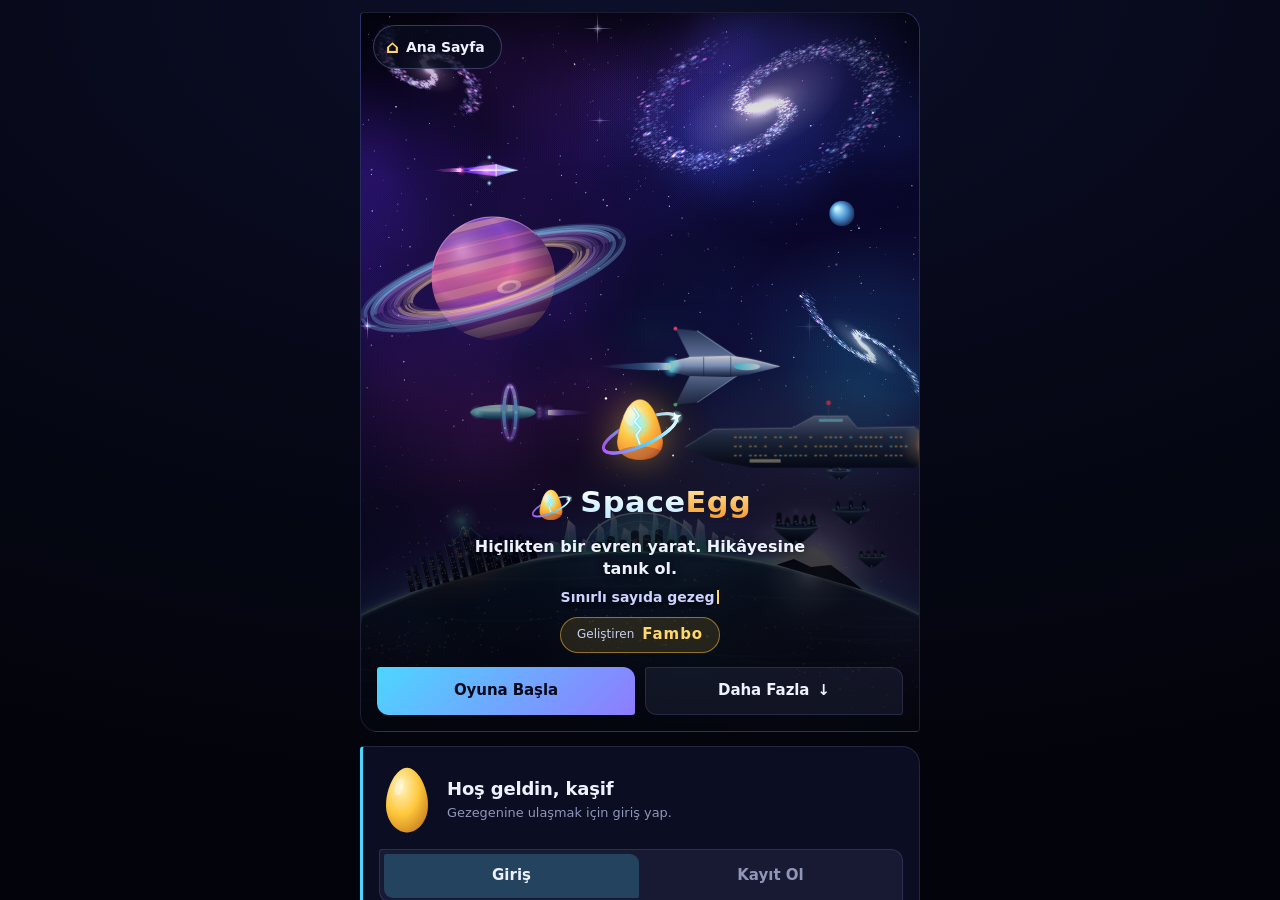
==== commit 64c918cf: "SpacEgg v2.0.0: Evren Yaratma Simülatörü (yeni tasarım ve mimari) - Yeni çekirdek: tohumdan evren, E" ====
--- a/android/assets/index.html
+++ b/android/assets/index.html
@@ -5,17 +5,19 @@
 <meta name="viewport" content="width=device-width,initial-scale=1,viewport-fit=cover,interactive-widget=resizes-content">
 <meta name="theme-color" content="#04050d">
 <title>SpacEgg</title>
-<style>:root{--bg:#04050d;--ink:#eef1ff;--mute:#8f96b8;--faint:#5b6288;--glass:rgba(16,20,44,.66);--glass2:rgba(26,32,66,.72);--line:rgba(160,175,255,.15);--tc:#4DD6FF;--tc2:#8f7bff;--sav:#FF5A4D;--med:#46E39B;--loj:#FFC83D;--yik:#B15CFF;--yar:#4DD6FF;--ok:#46E39B;--bad:#FF5A4D;--warn:#FFC83D;--r1:4px 18px 4px 18px;--r2:3px 12px 3px 12px;--nav:68px;--safeb:env(safe-area-inset-bottom,0px);--safet:env(safe-area-inset-top,0px);--font:system-ui,-apple-system,"Segoe UI",Roboto,"Noto Sans","Helvetica Neue",Arial,sans-serif}*{box-sizing:border-box;-webkit-tap-highlight-color:transparent}html,body{margin:0;height:100%;background:var(--bg);color:var(--ink);font:15px/1.45 var(--font);overflow:hidden;overscroll-behavior:none}body{position:fixed;inset:0}button,input,select,textarea{font:inherit;color:inherit}button{cursor:pointer;border:0;background:none;padding:0}:focus-visible{outline:2px solid var(--tc);outline-offset:2px}[hidden]{display:none!important}#bg{position:fixed;inset:0;width:100%;height:100%;z-index:0;background:radial-gradient(120% 90% at 50% 0%,#12163a,#070a1c 55%,#03040a)}#app{position:fixed;inset:0;z-index:1}#app[data-t=sav]{--tc:var(--sav);--tc2:#ffb199}#app[data-t=med]{--tc:var(--med);--tc2:#b6ffd9}#app[data-t=loj]{--tc:var(--loj);--tc2:#ffe9a8}#app[data-t=yik]{--tc:var(--yik);--tc2:#e0b8ff}#app[data-t=yar]{--tc:var(--yar);--tc2:#c4f1ff}.v{position:absolute;inset:0;overflow-y:auto;overflow-x:hidden;padding:calc(14px + var(--safet)) 14px calc(var(--nav) + var(--safeb) + 18px);scrollbar-width:thin;scrollbar-color:var(--line) transparent}.v.nonav{padding-bottom:calc(24px + var(--safeb))}.wrap{max-width:720px;margin:0 auto}.top{display:flex;align-items:center;gap:10px;margin:2px 0 14px}.top h1{flex:1;margin:0;font-size:clamp(24px,7vw,32px);font-weight:800;letter-spacing:-.035em;line-height:1.05}.top h1 small{display:block;font-size:13px;font-weight:500;letter-spacing:0;color:var(--mute);margin-top:4px}h2{margin:22px 0 10px;font-size:17px;font-weight:700;letter-spacing:-.01em}p{margin:0 0 8px}.mute{color:var(--mute)}.small{font-size:13px}.tiny{font-size:12px}.num{font-variant-numeric:tabular-nums}.card{position:relative;background:var(--glass);border:1px solid var(--line);border-left:3px solid var(--tc);border-radius:var(--r1);padding:14px;margin-bottom:12px;backdrop-filter:none}.card.flat{border-left-width:1px}.card h3{margin:0 0 4px;font-size:16px;font-weight:700;letter-spacing:-.01em}.row{display:flex;align-items:center;gap:10px}.row.wrap2{flex-wrap:wrap}.grow{flex:1;min-width:0}.grid2{display:grid;grid-template-columns:1fr 1fr;gap:10px}@media(min-width:720px){.grid2.wide{grid-template-columns:repeat(3,1fr)}}.btn{position:relative;overflow:hidden;display:inline-flex;align-items:center;justify-content:center;gap:8px;min-height:46px;padding:0 18px;font-weight:700;letter-spacing:-.005em;border-radius:var(--r2);background:linear-gradient(135deg,var(--tc),var(--tc2));color:#07091a;transition:transform .12s,filter .15s,opacity .15s;user-select:none}.btn:active{transform:scale(.96)}.btn:hover{filter:brightness(1.1)}.btn.ghost{background:#a0afff14;color:var(--ink);border:1px solid var(--line)}.btn.danger{background:#ff5a4d24;color:#ffb3ab;border:1px solid rgba(255,90,77,.4)}.btn.sm{min-height:44px;padding:0 14px;font-size:14px}.btn.block{display:flex;width:100%}.btn[disabled],.btn.off{opacity:.42;pointer-events:none;filter:saturate(.4)}.icon-btn{width:44px;height:44px;display:grid;place-items:center;border-radius:50%;background:#a0afff14;border:1px solid var(--line);flex:none}.rip{position:absolute;border-radius:50%;pointer-events:none;background:radial-gradient(circle,#ffffff8c,#fff0 70%);transform:scale(0);animation:rip .55s ease-out forwards}@keyframes rip{to{transform:scale(1);opacity:0}}.ic{display:inline-grid;place-items:center;line-height:0;flex:none}.ic svg{display:block}.fbic{display:inline-grid;place-items:center;width:1.2em;height:1.2em;font-size:12px;border:1px solid currentColor;border-radius:50%;opacity:.8}.chip{display:inline-flex;align-items:center;gap:5px;min-height:24px;padding:2px 9px;border-radius:99px;font-size:12px;font-weight:600;background:#a0afff1a;border:1px solid var(--line);color:var(--ink);white-space:nowrap}.chip.tc{background:color-mix(in srgb,var(--tc) 18%,transparent);border-color:color-mix(in srgb,var(--tc) 55%,transparent)}.chip.efsane{color:#ffd76a;border-color:#ffd76a77}.chip.nadir{color:#b9a3ff;border-color:#b9a3ff77}.coin{display:inline-flex;align-items:center;gap:5px;font-weight:700;color:#ffd76a;font-variant-numeric:tabular-nums}.coin i{width:15px;height:15px;border-radius:50%;background:radial-gradient(circle at 35% 30%,#fff3b0,#ffc83d 55%,#b8860b);box-shadow:0 0 8px #ffc83d88;display:inline-block}.bar{height:7px;border-radius:7px;background:#a0afff24;overflow:hidden}.bar>i{display:block;height:100%;width:0;background:linear-gradient(90deg,var(--tc),var(--tc2));border-radius:7px;transition:width .5s ease}.nav{position:fixed;left:50%;bottom:calc(10px + var(--safeb));transform:translate(-50%);z-index:20;display:flex;width:min(94vw,520px);height:var(--nav);padding:6px;gap:2px;background:#0a0d20db;border:1px solid var(--line);border-radius:26px 8px;box-shadow:0 10px 40px #0000008c}.nav button{position:relative;flex:1;min-width:44px;display:flex;flex-direction:column;align-items:center;justify-content:center;gap:2px;font-size:11px;font-weight:600;color:var(--mute);border-radius:18px 6px;transition:color .2s,background .2s}.nav button[aria-current=page]{color:var(--ink);background:color-mix(in srgb,var(--tc) 20%,transparent)}.nav button[aria-current=page] .ic{color:var(--tc);filter:drop-shadow(0 0 6px var(--tc))}.nav button .dot{position:absolute;top:6px;right:calc(50% - 20px);min-width:16px;height:16px;border-radius:8px;background:var(--bad);color:#fff;font-size:10px;display:grid;place-items:center;padding:0 4px}.login{display:flex;min-height:100%;flex-direction:column;justify-content:center;max-width:430px;margin:0 auto;padding-top:4vh}.brand{font-size:clamp(46px,15vw,68px);font-weight:800;letter-spacing:-.06em;line-height:.9;margin:0}.brand b{font-weight:800;background:linear-gradient(120deg,#ffd76a,#ff8a3d);-webkit-background-clip:text;background-clip:text;color:transparent;filter:drop-shadow(0 0 14px rgba(255,170,60,.35))}.type-line{min-height:26px;margin:12px 0 22px;font-size:clamp(15px,4.4vw,18px);font-weight:600;color:var(--tc2);white-space:nowrap;overflow:hidden}.caret{display:inline-block;width:2px;height:1.05em;background:#ffd76a;margin-left:3px;vertical-align:-2px;animation:blink 1s steps(2) infinite}@keyframes blink{50%{opacity:0}}.seg{display:flex;gap:4px;padding:4px;border-radius:var(--r2);background:#a0afff14;border:1px solid var(--line);margin-bottom:14px}.seg button{flex:1;min-height:44px;border-radius:2px 9px;font-weight:700;color:var(--mute);transition:.2s}.seg button[aria-selected=true]{background:color-mix(in srgb,var(--tc) 22%,transparent);color:var(--ink)}.fld{display:block;margin-bottom:12px}.fld>span{display:block;font-size:13px;color:var(--mute);margin-bottom:5px}.inp{width:100%;min-height:48px;padding:0 14px;border-radius:var(--r2);background:#040612b3;border:1px solid var(--line);color:var(--ink);font-size:16px}.inp:focus{border-color:var(--tc);box-shadow:0 0 0 3px color-mix(in srgb,var(--tc) 25%,transparent);outline:0}.err{color:#ff9d94;font-size:13px;min-height:20px;margin:4px 0 8px}.shake{animation:shake .4s}@keyframes shake{20%,60%{transform:translate(-7px)}40%,80%{transform:translate(7px)}}.tabs{display:flex;gap:8px;overflow-x:auto;padding:2px 0 10px;scroll-snap-type:x proximity;scrollbar-width:none}.tabs::-webkit-scrollbar{display:none}.tab{scroll-snap-align:start;flex:none;min-height:46px;display:flex;align-items:center;gap:8px;padding:0 15px 0 11px;border-radius:var(--r2);background:#a0afff12;border:1px solid var(--line);font-weight:700;color:var(--mute);transition:.2s}.tab[aria-selected=true]{color:var(--ink);background:color-mix(in srgb,var(--tc) 22%,rgba(10,13,32,.8));border-color:var(--tc);box-shadow:0 0 18px color-mix(in srgb,var(--tc) 30%,transparent)}.tab .ic{color:var(--tc)}.typehead{margin-bottom:12px}.typehead h2{margin:0 0 4px;font-size:22px;letter-spacing:-.03em}.loop{display:grid;gap:6px;margin:10px 0 0;padding:0;list-style:none}.loop li{display:flex;gap:8px;font-size:13px;color:var(--mute)}.loop li:before{content:"";flex:none;width:6px;height:6px;margin-top:7px;border-radius:50%;background:var(--tc)}.gallery{display:flex;gap:12px;overflow-x:auto;scroll-snap-type:x mandatory;padding:4px 14px 14px;margin:0 -14px;scrollbar-width:none}.gallery::-webkit-scrollbar{display:none}.egg{scroll-snap-align:center;flex:none;width:min(74vw,260px);display:flex;flex-direction:column;gap:8px;padding:12px;border-radius:var(--r1);background:var(--glass);border:1px solid var(--line);border-top:3px solid var(--tc)}.egg .art{height:130px;display:grid;place-items:center;border-radius:var(--r2);background:radial-gradient(circle at 50% 60%,color-mix(in srgb,var(--tc) 20%,transparent),transparent 70%)}.egg h3{margin:0;font-size:16px}.egg .d{font-size:13px;color:var(--mute);min-height:54px}.egg .meta{display:flex;flex-wrap:wrap;gap:5px}@media(min-width:720px){.gallery{flex-wrap:wrap;overflow:visible;margin:0;padding:4px 0}.egg{width:calc(50% - 6px)}}.world{position:absolute;inset:0;touch-action:none}.world canvas.pl{position:absolute;inset:0;width:100%;height:100%}.hud{position:absolute;left:0;right:0;pointer-events:none;padding:0 12px}.hud>*{pointer-events:auto}.hud.t{top:calc(8px + var(--safet))}.hud.b{bottom:calc(var(--nav) + var(--safeb) + 20px)}.tick{overflow:hidden;white-space:nowrap;mask-image:linear-gradient(90deg,transparent,#000 8%,#000 92%,transparent);font-size:12px;font-weight:600;color:var(--tc2);height:20px}.tick>div{display:inline-block;padding-left:100%;animation:tick 38s linear infinite}.tick span{margin-right:34px}.tick span:nth-child(3n+2){color:#ffd76a}.tick span:nth-child(3n){color:#8ff0c3}@keyframes tick{to{transform:translate(-100%)}}.pname{display:flex;align-items:center;gap:10px;margin-top:6px}.pname h1{margin:0;font-size:clamp(22px,6.5vw,30px);letter-spacing:-.04em;font-weight:800;text-shadow:0 2px 14px #000}.lvbox{margin-left:auto;text-align:right;min-width:92px}.lvbox b{font-size:13px;text-shadow:0 1px 8px #000}.pname h1,.tick{text-shadow:0 1px 10px #000}.res{display:flex;gap:6px;overflow-x:auto;padding:8px 0 4px;scrollbar-width:none}.res::-webkit-scrollbar{display:none}.rs{flex:none;display:flex;align-items:center;gap:6px;min-height:34px;padding:3px 10px 3px 7px;border-radius:99px;background:#080a1ab8;border:1px solid var(--line);font-weight:700;font-size:13px;font-variant-numeric:tabular-nums}.rs.up{animation:rsup .7s}@keyframes rsup{30%{transform:scale(1.14);border-color:var(--tc)}}.dock{display:flex;gap:8px;overflow-x:auto;padding:4px 0 6px;scrollbar-width:none}.dock::-webkit-scrollbar{display:none}.act{position:relative;flex:none;width:76px;display:flex;flex-direction:column;align-items:center;gap:4px;padding:8px 4px 6px;border-radius:var(--r1);background:#080a1acc;border:1px solid var(--line);font-size:11.5px;font-weight:700;text-align:center;line-height:1.15;min-height:80px}.act .ring{position:relative;width:42px;height:42px;border-radius:50%;display:grid;place-items:center;background:conic-gradient(var(--tc) calc(var(--p,1)*360deg),rgba(160,175,255,.15) 0)}.act .ring:before{content:"";position:absolute;inset:3px;border-radius:50%;background:#0a0d22}.act .ring .ic{position:relative;color:var(--tc)}.act.cd{opacity:.65}.act .cost{font-size:10.5px;font-weight:600;color:var(--mute)}.act.bad .cost{color:#ff9d94}.sidebtns{position:absolute;right:12px;top:calc(110px + var(--safet));display:flex;flex-direction:column;gap:8px;z-index:3}.speed{display:flex;gap:2px;padding:3px;border-radius:99px;background:#080a1ac7;border:1px solid var(--line)}.speed button{min-width:44px;min-height:34px;border-radius:99px;font-size:12px;font-weight:700;color:var(--mute)}.speed button[aria-pressed=true]{background:var(--tc);color:#07091a}.evtoast{margin-bottom:8px;padding:10px 12px;border-radius:var(--r2);background:#080a1ad1;border:1px solid var(--line);border-left:3px solid var(--tc);font-size:13px;display:flex;gap:10px;align-items:center}.eggwait{position:absolute;inset:0;display:grid;place-items:center;text-align:center;pointer-events:none}.eggwait>div{pointer-events:auto}.mb{position:fixed;inset:0;z-index:50;background:#02030abd;display:flex;align-items:flex-end;justify-content:center;animation:mbin .2s}@keyframes mbin{0%{opacity:0}}.md{width:min(100%,520px);max-height:88vh;overflow:auto;background:#0b0f26;border:1px solid var(--line);border-top:3px solid var(--tc);border-radius:22px 22px 0 0;padding:18px 16px calc(18px + var(--safeb));animation:mdin .28s cubic-bezier(.2,.9,.3,1)}@keyframes mdin{0%{transform:translateY(40px);opacity:0}}@media(min-width:720px){.mb{align-items:center}.md{border-radius:var(--r1);max-height:80vh}}.md h2{margin:0 0 8px;font-size:21px;letter-spacing:-.03em}.choice{display:block;width:100%;text-align:left;margin-top:8px;min-height:48px;padding:10px 14px;border-radius:var(--r2);background:#a0afff12;border:1px solid var(--line);font-weight:600}.choice:hover{border-color:var(--tc)}.choice small{display:block;color:var(--mute);font-weight:500}#toasts{position:fixed;left:0;right:0;top:calc(10px + var(--safet));z-index:80;display:flex;flex-direction:column;align-items:center;gap:8px;pointer-events:none}.toast{display:flex;align-items:center;gap:10px;max-width:min(92vw,440px);padding:10px 16px 10px 12px;border-radius:var(--r2);background:#080a1af0;border:1px solid var(--line);border-left:3px solid var(--tc);font-weight:600;font-size:14px;box-shadow:0 8px 30px #00000080;animation:tin .35s cubic-bezier(.2,.9,.3,1)}.toast.out{animation:tout .35s forwards}@keyframes tin{0%{transform:translateY(-18px);opacity:0}}@keyframes tout{to{transform:translateY(-14px);opacity:0}}.float{position:fixed;z-index:90;pointer-events:none;font-weight:800;color:#ffd76a;text-shadow:0 2px 10px #000;animation:fl 1.2s ease-out forwards}@keyframes fl{to{transform:translateY(-70px);opacity:0}}.item{display:flex;gap:12px;align-items:center}.item .pic{flex:none;width:46px;height:46px;display:grid;place-items:center;border-radius:var(--r2);background:color-mix(in srgb,var(--tc) 14%,rgba(8,10,26,.8));color:var(--tc);border:1px solid color-mix(in srgb,var(--tc) 35%,transparent)}.item.lock{opacity:.55}.item.bought{animation:bought .8s}@keyframes bought{30%{background:color-mix(in srgb,var(--ok) 25%,transparent)}}.sl{width:100%;accent-color:var(--tc);min-height:30px}.kv{display:grid;grid-template-columns:auto 1fr;gap:4px 14px;font-size:14px}.kv dt{color:var(--mute)}.kv dd{margin:0;text-align:right;font-weight:600}.gal{position:absolute;inset:0}.gal canvas{position:absolute;inset:0;width:100%;height:100%;touch-action:none}.tpanel{position:absolute;left:10px;right:10px;bottom:calc(var(--nav) + var(--safeb) + 20px);z-index:4;max-width:520px;margin:0 auto}@media(prefers-reduced-motion:reduce){*{animation-duration:.01ms!important;animation-iteration-count:1!important;transition-duration:.01ms!important}.tick>div{animation:none;padding-left:0}}body.rm *{animation-duration:.01ms!important;animation-iteration-count:1!important;transition-duration:.01ms!important}#app:before{content:"";position:fixed;inset:0;background:#04050da8;pointer-events:none}#app[data-view=world]:before,#app[data-view=galaxy]:before{background:#04050d1f}#app[data-view=login]:before{background:#04050d59}:root{--glass:rgba(14,18,40,.82)}:root{--faint:#7d85ad}#toasts{top:auto;bottom:calc(var(--nav) + var(--safeb) + 24px);flex-direction:column;gap:6px;padding:0 12px}.toast{padding:8px 14px 8px 10px;font-size:13px;max-width:min(92vw,420px);animation:tinb .3s cubic-bezier(.2,.9,.3,1)}.toast:nth-last-child(n+3){display:none}.toast.out{animation:toutb .3s forwards}@keyframes tinb{0%{transform:translateY(14px);opacity:0}}@keyframes toutb{to{transform:translateY(10px);opacity:0}}body:has(.mb) #toasts{bottom:auto;top:calc(8px + var(--safet))}body:has(.mb) .toast{animation:tin .3s}#app[data-view=world]~#toasts,body:has(#app[data-view=world]) #toasts{bottom:calc(var(--nav) + var(--safeb) + 150px)}body:has(#app[data-view=galaxy] .tpanel) #toasts{bottom:calc(var(--nav) + var(--safeb) + 170px)}.nav{background:#080a1af7}.nav button{font-size:11.5px}.btn .coin{color:#07091a}.btn .coin i{box-shadow:0 0 0 1.5px #07091a8c}.btn:focus-visible{outline:2px solid #fff;outline-offset:3px}.tab:focus-visible,.nav button:focus-visible,.act:focus-visible,.choice:focus-visible{outline:2px solid #fff;outline-offset:2px}.act .cost,.tiny.mute{color:#9aa1c4}.tab{color:#a3aacb}.tick{font-size:12.5px}@media(min-width:1000px){.wrap{max-width:1000px}.egg{width:calc(33.333% - 8px)}.top h1{font-size:34px}.md{width:min(100%,560px)}.nav{width:560px}}@media(min-width:720px)and (max-width:999px){.wrap{max-width:760px}}@media(max-height:560px){.hud.b{bottom:calc(var(--nav) + var(--safeb) + 8px)}.act{width:68px;padding:6px 3px 4px}.sidebtns{top:calc(84px + var(--safet))}}.btn[disabled],.btn.off{opacity:.55}.pc{background:#0f1330;border:1px solid var(--line);border-left-width:4px;padding:12px}.pc-head{gap:8px;flex-wrap:nowrap;align-items:center}.pc-id{min-width:0}.pc-name{display:block;font-size:17px;letter-spacing:.2px;overflow:hidden;text-overflow:ellipsis;white-space:nowrap}.pc-type{font-size:12.5px;font-weight:600;overflow:hidden;text-overflow:ellipsis;white-space:nowrap}.pc-lvl{flex:none;font-size:12px;font-weight:700;padding:3px 9px;border:1px solid;border-radius:99px;white-space:nowrap}.pc-grid{display:grid;grid-template-columns:1.5fr 1fr 1fr;gap:8px 10px;margin:10px 0 8px}.pc-cell{min-width:0}.pc-cell.wide{grid-column:1/-1}.pc-lab{font-size:11.5px;font-weight:600;color:#9aa3cc;letter-spacing:.4px;text-transform:uppercase}.pc-val{font-size:14px;font-weight:700;overflow-wrap:anywhere}.pc-coord{font-family:ui-monospace,SFMono-Regular,Menlo,Consolas,monospace;font-size:13.5px;letter-spacing:.3px}.pc-rel{display:inline-block;font-size:12.5px;font-weight:700;padding:1px 9px;border:1px solid;border-radius:99px}.pc-warn:before{content:"\26a0\fe0e  "}.pc-info{margin:0 0 10px;font-size:13px;line-height:1.4;color:#b4bcdd;display:-webkit-box;-webkit-line-clamp:2;-webkit-box-orient:vertical;overflow:hidden}body:has(#app[data-view=galaxy] .tpanel:not([hidden]) .pc) #toasts{bottom:auto;top:calc(72px + var(--safet))}.v.lg{padding-top:calc(12px + var(--safet))}.lg-col{max-width:560px;margin:0 auto}.lg-hero{position:relative;height:clamp(520px,80vh,740px);border-radius:var(--r1);overflow:hidden;border:1px solid var(--line);background:linear-gradient(180deg,#171c4d,#0b0e2a 55%,#04050d);isolation:isolate}.lg-cvbox{position:absolute;inset:0;will-change:transform}.lg-cv{display:block;width:100%;height:100%}.lg-shade{position:absolute;inset:0;pointer-events:none;background:linear-gradient(180deg,#04050d59,#04050d00 22% 40%,#04050db8 68%,#04050df0)}.lg-home{position:absolute;z-index:3;top:12px;left:12px;display:inline-flex;align-items:center;gap:7px;min-height:44px;padding:0 16px 0 12px;border-radius:99px;background:#0a0d20c7;border:1px solid rgba(160,175,255,.3);font-size:14px;font-weight:700;color:var(--ink)}.lg-home:hover{background:#1a2042e6}.lg-hi{font-size:18px;line-height:1;color:#ffd76a}.lg-hd{position:absolute;z-index:2;left:0;right:0;bottom:0;display:flex;flex-direction:column;align-items:center;gap:8px;padding:18px 16px 16px;text-align:center}.lg-logo{width:92px;height:92px;filter:drop-shadow(0 0 18px rgba(255,200,61,.45))}.lg-logo svg{display:block;width:100%;height:100%}.lg-egg{display:block;width:70%;height:86%;margin:7% auto 0;border-radius:50% 50% 48% 48%/60% 60% 40% 40%;background:radial-gradient(circle at 38% 30%,#fff4c4,#ffc83d 55%,#d98a1f)}.lg-title{margin:0;line-height:1;outline:0}.lg-wm{display:block;height:46px}.lg-wm svg{display:block;height:100%;width:auto;margin:0 auto}.lg-title .brand{display:block}.lg-slogan{margin:2px 0 0;max-width:30ch;font-size:16px;line-height:1.35;font-weight:600;color:var(--ink);text-shadow:0 1px 10px rgba(0,0,0,.8)}.lg-line{margin:0;min-height:22px;font-size:14px;color:#cdd3ff;text-shadow:0 1px 8px rgba(0,0,0,.8)}.lg-by{display:inline-flex;align-items:center;gap:8px;padding:6px 16px;border-radius:99px;background:#ffc83d1f;border:1px solid rgba(255,200,61,.5)}.lg-by1{font-size:12px;color:#c9cff0}.lg-by b{font-size:15px;letter-spacing:.06em;color:#ffd76a}.lg-ctas{display:grid;grid-template-columns:1fr 1fr;gap:10px;width:100%;margin-top:6px}.lg-cta{min-height:48px;width:100%}.lg-form{margin-top:14px}.lg-form .card{margin-bottom:8px}.lg-home2{margin-bottom:6px}.lg-intro{margin-top:10px}.lg-h2{margin:18px 2px 10px;font-size:19px}.lg-card{background:var(--glass);border:1px solid var(--line);border-left:3px solid var(--tc);border-radius:var(--r1);margin-bottom:12px;overflow:hidden}.lg-ch{display:grid;gap:5px;width:100%;min-height:44px;padding:14px 14px 12px;text-align:left}.lg-ct{display:flex;align-items:center;flex-wrap:wrap;gap:8px;font-size:17px;font-weight:700;letter-spacing:-.01em}.lg-pv{display:-webkit-box;-webkit-line-clamp:2;-webkit-box-orient:vertical;overflow:hidden;font-size:14px;color:var(--mute)}.lg-card.open .lg-pv{display:none}.lg-more{font-size:13px;font-weight:700;color:var(--tc)}.lg-b{display:grid;grid-template-rows:0fr;visibility:hidden;transition:grid-template-rows .3s ease,visibility 0s .3s}.lg-card.open .lg-b{grid-template-rows:1fr;visibility:visible;transition:grid-template-rows .3s ease}.lg-bi{overflow:hidden;min-height:0;padding:0 14px;color:#cfd5f5;font-size:15px}.lg-card.open .lg-bi{padding:0 14px 10px}.lg-bi p:last-child{margin-bottom:4px}.lg-tag{display:inline-block;padding:2px 9px;border-radius:99px;font-size:11px;font-weight:700;letter-spacing:.05em;text-transform:uppercase;background:#a0afff24;color:#c4ccff;border:1px solid var(--line)}.lg-tag.warn,.lg-vision .lg-tag{background:#ffc83d24;color:#ffd76a;border-color:#ffc83d8c}.lg-vision{border-left-color:var(--yik);box-shadow:0 0 24px #b15cff1a}.lg-note{margin-top:6px;padding:8px 10px;border-radius:var(--r2);background:#ffc83d12;border:1px dashed rgba(255,200,61,.4);font-size:13px;color:#e8ebff}.lg-pledge{display:flex;align-items:center;gap:14px;padding:16px;margin:4px 0 12px;border-radius:var(--r1);background:linear-gradient(135deg,#ffc83d33,#46e39b26);border:1px solid rgba(255,200,61,.55);box-shadow:0 0 30px #ffc83d21}.lg-pct{flex:0 0 84px;width:84px;height:84px;display:grid;place-content:center;text-align:center;border-radius:50%;color:#1a1300;background:radial-gradient(circle at 35% 28%,#fff0b5,#ffc83d 52%,#46e39b 150%);box-shadow:0 0 22px #ffc83d80,inset 0 -6px 12px #0000002e}.lg-pct b{font-size:27px;font-weight:800;letter-spacing:-.04em;line-height:1}.lg-pct small{font-size:11px;font-weight:700;letter-spacing:.04em}.lg-pt{min-width:0}.lg-pt h2{margin:0 0 6px;font-size:17px;line-height:1.2}.lg-pt p{font-size:14px;color:#e4e8ff;margin:0 0 6px}.lg-ft{padding:20px 0 8px;text-align:center}.lg-ftby{font-size:15px;color:#c9cff0}.lg-ftby b{color:#ffd76a;letter-spacing:.06em}.lg-ft p{margin:6px 0 0}.lg-home:focus-visible,.lg-ch:focus-visible{outline:2px solid #fff;outline-offset:-2px}@media(max-width:360px){.lg-pct{flex-basis:70px;width:70px;height:70px}.lg-pct b{font-size:22px}.lg-ctas{grid-template-columns:1fr}}.lgm{padding:18px 16px 14px}.lgm-hd{display:flex;align-items:center;gap:12px;margin-bottom:14px}.lgm-t{margin:0;font-size:1.2rem;line-height:1.2}.lgm-s{margin:4px 0 0;color:var(--mute);font-size:.86rem;line-height:1.35}.av{--g:0;display:block;flex:0 0 auto;width:56px;height:70px;filter:drop-shadow(0 0 calc(var(--g)*14px) rgba(255,200,61,calc(.15 + var(--g)*.6)));transition:filter .4s}.av svg{display:block}.av-sh{fill:none}.av-cr{fill:none;stroke:#7a4a10;stroke-width:1.6;stroke-linecap:round;stroke-linejoin:round;opacity:0;transition:opacity .3s}.av.k1 .cr1,.av.k2 .cr2{opacity:.75}.av-hi{fill:#fff;opacity:.35}.av.wob{animation:avw .35s ease}.av.hatch{animation:avh .55s ease forwards}@keyframes avw{0%,to{transform:rotate(0)}30%{transform:rotate(-6deg)}70%{transform:rotate(5deg)}}@keyframes avh{0%{transform:scale(1)}50%{transform:scale(1.18) rotate(-4deg)}to{transform:scale(1.3);opacity:0}}.ff{margin-bottom:12px}.ff-w{position:relative}.ff-in{width:100%;box-sizing:border-box;min-height:52px;padding:22px 46px 8px 14px;border-radius:var(--r1,12px);border:1.5px solid var(--line);background:#ffffff0a;color:var(--ink);font:inherit;font-size:1rem;outline:none;transition:border-color .2s,box-shadow .2s}.ff-in:focus{border-color:var(--tc,#7aa2ff);box-shadow:0 0 0 3px #7aa2ff38}.ff-lab{position:absolute;left:14px;top:16px;color:var(--mute);font-size:1rem;pointer-events:none;transform-origin:left top;transition:transform .18s,color .18s}.ff-in:focus+.ff-lab,.ff-in:not(:placeholder-shown)+.ff-lab{transform:translateY(-10px) scale(.76)}.ff.bad .ff-in{border-color:#ff6b7a}.ff.ok .ff-in{border-color:#4ade80}.ff-msg{min-height:0;margin-top:4px;font-size:.8rem;color:var(--mute)}.ff-msg.bad{color:#ff8a96}.ff-msg.ok{color:#6ee7a0}.ff-eye{position:absolute;right:4px;top:4px;width:44px;height:44px;display:grid;place-items:center;background:none;border:0;color:var(--mute);border-radius:10px}.ff-eye:focus-visible{outline:2px solid var(--tc,#7aa2ff)}.ff-caps{font-size:.8rem;color:#ffc83d;min-height:0;margin:-6px 0 8px}.ico{display:inline-grid;place-items:center;vertical-align:middle}.rules{list-style:none;display:flex;gap:6px;flex-wrap:wrap;margin:-4px 0 10px;padding:0}.rules li{font-size:.75rem;padding:3px 9px;border-radius:99px;background:#ffffff0f;color:var(--mute)}.rules li.met{background:#4ade8029;color:#6ee7a0}.rules[hidden],.pw[hidden],.ff[hidden]{display:none}.pw{margin:-4px 0 12px}.pw-bar{display:flex;gap:4px}.pw-bar i{flex:1;height:5px;border-radius:3px;background:#ffffff1a}.pw[data-lv="1"] .pw-bar i.on{background:#ff6b7a}.pw[data-lv="2"] .pw-bar i.on{background:#ffb454}.pw[data-lv="3"] .pw-bar i.on{background:#a3e635}.pw[data-lv="4"] .pw-bar i.on{background:#4ade80}.pw-txt{margin-top:4px;font-size:.78rem;color:var(--mute)}.lgm-err{min-height:1.2em}.lgm-go{min-height:50px;margin-top:4px}.lgm-go.busy{opacity:.75;pointer-events:none}.lgm-go.busy .lgm-gt:before{content:"";display:inline-block;width:14px;height:14px;margin-right:8px;vertical-align:-2px;border:2px solid currentColor;border-right-color:transparent;border-radius:50%;animation:lgspin .7s linear infinite}@keyframes lgspin{to{transform:rotate(360deg)}}.lgm-lnk{background:none;border:0;color:var(--tc,#7aa2ff);text-decoration:underline;font:inherit;padding:0}.lgm-alt{margin-top:12px}.lgm-note{margin:12px 0 0;text-align:center;font-size:.78rem;color:var(--mute)}.top-act{display:flex;align-items:center;gap:8px}.exit-btn{display:inline-flex;align-items:center;gap:6px;min-height:40px;padding:0 12px;border-radius:99px;border:1px solid var(--line);background:var(--glass,rgba(255,255,255,.06));color:var(--ink);font:inherit;font-size:.85rem}body.rm .av,body.rm .av.wob,body.rm .av.hatch,body.rm .lgm-go.busy .lgm-gt:before,body.rm .ff-lab{animation:none;transition:none}
+<style>:root{--sg-void:#04050d;--sg-deep:#070a1c;--sg-smoke:#0c1128;--sg-panel:rgba(12,16,36,.78);--sg-panel2:rgba(22,28,58,.82);--sg-line:rgba(160,175,255,.16);--sg-line2:rgba(160,175,255,.3);--sg-ink:#eef1ff;--sg-mute:#9aa1c4;--sg-faint:#6c749c;--sg-accent:#4DD6FF;--sg-accent2:#8f7bff;--sg-gold:#FFC83D;--sg-ok:#46E39B;--sg-bad:#FF5A4D;--sg-warn:#FFB23D;--sg-cold:#BFE6FF;--sg-tag-gercek:#46E39B;--sg-tag-basit:#4DD6FF;--sg-tag-kurgu:#B15CFF;--sg-cls-O:#9bb0ff;--sg-cls-B:#aabfff;--sg-cls-A:#cad7ff;--sg-cls-F:#f8f7ff;--sg-cls-G:#ffecaa;--sg-cls-K:#ffc482;--sg-cls-M:#ff8064;--sg-glow-a:0 0 0 1px rgba(77,214,255,.55),0 0 18px rgba(77,214,255,.35);--sg-glow-g:0 0 0 1px rgba(255,200,61,.55),0 0 18px rgba(255,200,61,.3);--sg-s1:4px;--sg-s2:8px;--sg-s3:12px;--sg-s4:16px;--sg-s5:24px;--sg-s6:32px;--sg-s7:48px;--sg-r1:6px;--sg-r2:12px;--sg-r3:20px;--sg-rpill:999px;--sg-e0:none;--sg-e1:0 1px 2px rgba(0,0,0,.45);--sg-e2:0 6px 20px rgba(0,0,0,.5);--sg-e3:0 16px 48px rgba(0,0,0,.6);--sg-font:system-ui,-apple-system,"Segoe UI",Roboto,"Noto Sans","Helvetica Neue",Arial,sans-serif;--sg-mono:ui-monospace,SFMono-Regular,Menlo,Consolas,monospace;--sg-fs:1;--sg-t-xs:calc(12px*var(--sg-fs));--sg-t-sm:calc(13px*var(--sg-fs));--sg-t-md:calc(15px*var(--sg-fs));--sg-t-lg:calc(18px*var(--sg-fs));--sg-t-xl:calc(24px*var(--sg-fs));--sg-t-2xl:calc(32px*var(--sg-fs));--sg-lh:1.45;--sg-dur-fast:.12s;--sg-dur:.22s;--sg-dur-slow:.42s;--sg-ease:cubic-bezier(.2,.7,.2,1);--sg-hit:44px;--sg-bar:56px;--sg-safeb:env(safe-area-inset-bottom,0px);--sg-safet:env(safe-area-inset-top,0px);--sg-focus:2px solid var(--sg-accent)}body.fs125{--sg-fs:1.25}body.fs150{--sg-fs:1.5}body.hc{--sg-void:#000;--sg-deep:#000;--sg-smoke:#05060f;--sg-panel:#06081a;--sg-panel2:#0b0e24;--sg-line:rgba(255,255,255,.55);--sg-line2:rgba(255,255,255,.85);--sg-ink:#fff;--sg-mute:#dfe3ff;--sg-faint:#c4c9ee;--sg-accent:#6fe3ff;--sg-gold:#ffd86b;--sg-ok:#6dffb4;--sg-bad:#ff8379;--sg-warn:#ffc766;--sg-glow-a:0 0 0 2px #6fe3ff;--sg-glow-g:0 0 0 2px #ffd86b;--sg-focus:3px solid #fff}body.rm{--sg-dur-fast:0ms;--sg-dur:0ms;--sg-dur-slow:0ms}body.rm *,body.rm *:before,body.rm *:after{animation-duration:.001ms!important;animation-iteration-count:1!important;transition-duration:.001ms!important;scroll-behavior:auto!important}@media(prefers-reduced-motion:reduce){:root{--sg-dur-fast:0ms;--sg-dur:0ms;--sg-dur-slow:0ms}}.sg-hit{min-width:var(--sg-hit);min-height:var(--sg-hit)}.sg-sr{position:absolute!important;width:1px;height:1px;overflow:hidden;clip:rect(0 0 0 0);white-space:nowrap}.sg-tag{display:inline-flex;align-items:center;gap:4px;font-size:var(--sg-t-xs);font-weight:700;letter-spacing:.02em;padding:2px 8px;border-radius:var(--sg-rpill);border:1px solid currentColor;line-height:1.4}.sg-tag.gercek{color:var(--sg-tag-gercek)}.sg-tag.basit{color:var(--sg-tag-basit)}.sg-tag.kurgu{color:var(--sg-tag-kurgu)}.sg-focusable:focus-visible,.sg-hit:focus-visible{outline:var(--sg-focus);outline-offset:2px}html{--ts:1}.hv,.hv-page{font-size:calc(1rem*var(--ts,1))}.hv{position:absolute;inset:0;overflow:hidden;background:#02030a;--tc:#8f7bff;--tc2:#c9bfff;color:var(--ink)}.hv[data-scale=galaxy]{--tc:#4DD6FF;--tc2:#c4f1ff}.hv[data-scale=system]{--tc:#FFC83D;--tc2:#ffe9a8}.hv[data-scale=planet]{--tc:#46E39B;--tc2:#b6ffd9}.h-canvas{position:absolute;inset:0;width:100%;height:100%;display:block;touch-action:none;user-select:none;-webkit-user-select:none;outline-offset:-4px}.h-sr{position:absolute;width:1px;height:1px;overflow:hidden;clip:rect(0 0 0 0);white-space:nowrap}.h-ic{display:inline-flex;align-items:center;justify-content:center;flex:0 0 auto;line-height:0}.h-top2{position:absolute;left:0;right:0;top:0;z-index:6;display:flex;flex-direction:column;gap:6px;padding:calc(8px + var(--safet)) 10px 18px;pointer-events:none;background:linear-gradient(180deg,#02030adb,#02030a80 62%,#02030a00)}.h-top2 button,.h-top2 .h-seg{pointer-events:auto}.h-r1,.h-r2{display:flex;align-items:center;gap:8px}.h-r2{justify-content:space-between}.h-name{font-weight:800;font-size:1.05em;letter-spacing:-.02em;white-space:nowrap;overflow:hidden;text-overflow:ellipsis}.h-time{display:flex;align-items:center;gap:5px;font-size:.82em;color:var(--mute)}.h-ibtn{flex:0 0 auto;width:44px;height:44px;display:inline-grid;place-items:center;color:var(--ink);background:#0a0d20b8;border:1px solid var(--line);border-radius:var(--r2)}.h-ibtn:active{transform:scale(.94)}.h-ibtn[hidden]{display:none}.h-seg{display:inline-flex;gap:2px;padding:3px;background:#0a0d20c2;border:1px solid var(--line);border-radius:var(--r2)}.h-segb{min-width:44px;min-height:44px;padding:0 10px;display:inline-flex;align-items:center;justify-content:center;gap:5px;font-weight:700;font-size:.88em;color:var(--mute);border-radius:3px 10px;font-variant-numeric:tabular-nums}.h-segb.on{color:var(--ink);background:color-mix(in srgb,var(--tc) 30%,transparent);box-shadow:inset 0 0 0 1px color-mix(in srgb,var(--tc) 60%,transparent)}.h-seg:not(.h-speed){display:flex}.h-seg:not(.h-speed) .h-segb{flex:1}.h-crumbs{display:flex;align-items:center;gap:2px;overflow-x:auto;pointer-events:auto;scrollbar-width:none;padding-bottom:2px}.h-crumbs::-webkit-scrollbar{display:none}.h-crumb{flex:0 0 auto;min-height:44px;max-width:46vw;padding:0 12px;font-size:.85em;font-weight:600;color:var(--mute);white-space:nowrap;overflow:hidden;text-overflow:ellipsis;background:#0a0d20b3;border:1px solid var(--line);border-radius:var(--r2)}.h-crumb.on{color:var(--ink);border-color:color-mix(in srgb,var(--tc) 70%,transparent)}.h-sep{color:var(--faint);padding:0 2px}.h-toasts{display:flex;flex-direction:column;gap:6px;pointer-events:none}.h-toast{pointer-events:auto;display:flex;align-items:center;gap:9px;text-align:left;min-height:44px;max-width:min(94vw,440px);padding:8px 14px 8px 11px;font-size:.88em;background:#080a1af0;border:1px solid var(--line);border-left:3px solid var(--tc);border-radius:var(--r2);animation:hin .3s cubic-bezier(.2,.9,.3,1)}.h-toast.sev3{border-left-color:#ff9f4d}.h-toast.disc{border-left-color:#ffd76a}.h-toast.out{animation:hout .3s forwards}.h-toast-t b{color:var(--tc2)}@keyframes hin{0%{opacity:0;transform:translateY(-8px)}to{opacity:1;transform:none}}@keyframes hout{to{opacity:0;transform:translateY(-6px)}}.h-sheet{position:absolute;left:8px;right:8px;max-width:520px;margin:0 auto;bottom:calc(var(--nav) + var(--safeb) + 18px);z-index:7;display:flex;flex-direction:column;max-height:min(46vh,400px);background:#080b1cf2;border:1px solid var(--line);border-left:3px solid var(--tc);border-radius:var(--r1);animation:hin .25s ease}.h-sh-head{display:flex;align-items:flex-start;gap:6px;padding:10px 8px 6px 14px}.h-sh-head h2{margin:0 0 3px;font-size:1.12em;line-height:1.15;letter-spacing:-.01em}.h-sh-head .row{gap:8px;flex-wrap:wrap}.h-sh-body{overflow-y:auto;padding:2px 14px 14px;scrollbar-width:thin}.h-sheet.min .h-sh-body{display:none}.h-pips{display:inline-flex;gap:4px}.h-pips i{width:9px;height:9px;border-radius:50%;border:1px solid var(--mute)}.h-pips i.on{background:var(--tc);border-color:var(--tc)}.h-props{margin:4px 0 0}.h-prop{display:flex;justify-content:space-between;align-items:baseline;gap:10px;padding:7px 0;border-bottom:1px solid var(--line)}.h-prop dt{font-size:.85em;color:var(--mute)}.h-prop dd{margin:0;text-align:right;font-weight:600}.h-tag{display:inline-flex;align-items:center;gap:2px;margin-left:4px;padding:0 6px;font-size:.66em;font-weight:700;letter-spacing:.02em;vertical-align:middle;border-radius:99px;border:1px solid currentColor;white-space:nowrap}.h-tag-gercek{color:#7cf0b8}.h-tag-basit{color:#ffd76a}.h-tag-kurgu{color:#c9a8ff}.h-lock{display:flex;align-items:center;gap:7px;margin-top:8px}.h-actrow{display:flex;gap:8px;flex-wrap:wrap;margin-top:10px}.h-sec{margin:14px 0 4px;font-size:.95em}.h-act{display:flex;flex-direction:column;align-items:flex-start;gap:3px;width:100%;min-height:44px;margin:6px 0;padding:10px 12px;text-align:left;background:var(--glass2);border:1px solid var(--line);border-radius:var(--r2)}.h-act:active{transform:scale(.985)}.h-act b{font-size:.95em}.h-result{margin-top:10px;padding:10px 12px;border-radius:var(--r2);border:1px solid var(--line);background:#a0afff12}.h-result.h-good{border-color:#46e39b80}.h-result.h-poor{border-color:#ff5a4d80}.h-fx{list-style:none;margin:6px 0 0;padding:0}.h-fx li{display:flex;justify-content:space-between;gap:8px;padding:3px 0;font-size:.9em}.h-fx .k{color:var(--mute)}.h-goals{position:absolute;left:8px;right:8px;max-width:520px;margin:0 auto;bottom:calc(var(--nav) + var(--safeb) + 18px);z-index:5;padding:2px 12px 8px;background:#080b1cd1;border:1px solid var(--line);border-radius:var(--r2)}.h-goals-h{display:flex;align-items:center;gap:8px;width:100%;min-height:44px;font-weight:700;font-size:.9em;color:var(--tc2)}.h-goals ul{margin:0;padding:0 0 0 18px;font-size:.88em;color:var(--mute)}.h-goals li{margin:3px 0}.h-photobar{position:absolute;left:0;right:0;bottom:calc(var(--safeb) + 28px);z-index:9;display:flex;justify-content:center;gap:10px}.hv.photo .h-top2,.hv.photo .h-sheet,.hv.photo .h-goals,.hv.photo .nav,.hv.photo .h-toasts,.hv.photo .h-onb{display:none!important}.h-shot{display:block;max-width:100%;max-height:56vh;margin:0 auto 10px;border-radius:var(--r2);border:1px solid var(--line)}.h-overlay{position:absolute;inset:0;z-index:30;display:flex;align-items:flex-end;justify-content:center;padding:calc(12px + var(--safet)) 10px calc(12px + var(--safeb));background:#02030abd}.h-ov-card{width:min(100%,520px);max-height:82vh;overflow-y:auto;padding:12px 14px 14px;background:#0a0d20f7;border:1px solid var(--line);border-left:3px solid var(--tc);border-radius:var(--r1)}.h-ov-card h2{margin:4px 0 8px}.h-prev{align-items:center}.h-search{width:100%;min-height:46px;margin:0 0 6px}.h-listul{list-style:none;margin:0;padding:0}.h-li{display:flex;align-items:center;gap:10px;width:100%;min-height:52px;padding:6px 4px;text-align:left;border-bottom:1px solid var(--line)}.h-li .grow{display:flex;flex-direction:column}.h-onb{position:absolute;left:12px;right:12px;max-width:480px;margin:0 auto;bottom:calc(var(--nav) + var(--safeb) + 26px);z-index:25;padding:14px;background:#080b1cf7;border:1px solid color-mix(in srgb,var(--tc) 60%,transparent);border-left:3px solid var(--tc);border-radius:var(--r1);animation:hin .3s ease}.h-onb h3{margin:2px 0 4px;font-size:1.05em}.h-onb p{font-size:.92em;color:var(--mute)}.h-onb-n{font-size:.72em;font-weight:700;letter-spacing:.06em;text-transform:uppercase;color:var(--tc2)}.h-dots{display:flex;gap:6px;margin:6px 0 10px}.h-dots i{width:18px;height:4px;border-radius:2px;background:var(--line)}.h-dots i.on{background:var(--tc)}.h-hl{position:relative;z-index:4;box-shadow:0 0 0 2px var(--tc),0 0 18px color-mix(in srgb,var(--tc) 55%,transparent);animation:hpulse 1.6s ease-in-out infinite}.h-canvas.h-hl{box-shadow:inset 0 0 0 3px color-mix(in srgb,var(--tc) 55%,transparent)}@keyframes hpulse{50%{box-shadow:0 0 0 3px var(--tc),0 0 28px color-mix(in srgb,var(--tc) 70%,transparent)}}.hv-page input.inp,.hv-page textarea.inp{width:100%;min-height:48px;padding:10px 14px;border-radius:var(--r2);background:#040612b3;border:1px solid var(--line);color:var(--ink);font-size:16px}.hv-page textarea.inp{font-family:ui-monospace,Menlo,Consolas,monospace;font-size:13px;resize:vertical;min-height:96px}.hv-page .inp:focus{border-color:var(--tc);box-shadow:0 0 0 3px color-mix(in srgb,var(--tc) 25%,transparent);outline:0}.hv-create .top h1 small{max-width:36em}.h-bbwrap{position:relative;height:clamp(180px,30vh,260px);margin-bottom:12px;border:1px solid var(--line);border-radius:var(--r1);overflow:hidden;background:#02030a}.h-bb{display:block;width:100%;height:100%}.h-bbcap{position:absolute;left:12px;right:12px;bottom:8px;font-size:.78em;color:var(--mute);text-shadow:0 1px 4px #000}.h-sq{flex:0 0 auto;width:48px;padding:0}.h-presets{display:grid;gap:8px}.h-preset{display:flex;flex-direction:column;align-items:flex-start;gap:2px;min-height:56px;padding:10px 14px;text-align:left;background:var(--glass);border:1px solid var(--line);border-radius:var(--r2)}.h-preset.on{border-color:var(--tc);background:color-mix(in srgb,var(--tc) 14%,var(--glass))}.h-cta{min-height:54px;font-size:1.05em;margin-top:6px}.h-err,.h-bad{color:#ff9d94}.h-ok{color:var(--ok)}.h-err{min-height:1.2em;font-size:.88em;margin-top:6px}.h-tl{list-style:none;margin:0;padding:0 0 0 12px;border-left:1px solid var(--line)}.h-tl-i{position:relative;display:flex;align-items:center;gap:10px;padding:10px 0 10px 16px}.h-tl-dot{position:absolute;left:-12px;top:12px;width:22px;height:22px;display:grid;place-items:center;border-radius:50%;background:#0b0e2a;border:1px solid var(--line);color:var(--tc)}.h-disc{display:flex;align-items:flex-start;gap:12px}.h-disc.locked{opacity:.85}.h-badge{display:flex;flex-direction:column;align-items:center;text-align:center;gap:4px;padding:16px 10px}.h-badge.on{border-left-color:#ffd76a;color:#ffd76a}.h-badge.on .small{color:var(--ink)}.h-banner{display:flex;align-items:center;gap:8px;margin-bottom:10px;padding:10px 12px;border-radius:var(--r2);border:1px solid var(--line);font-size:.9em}.h-banner.h-b-ok{border-color:#46e39b80}.h-banner.h-b-warn{border-color:#ffc83d99;background:#ffc83d14}.h-save.h-open{border-left-color:#ffd76a}.h-btns{margin-top:10px}.h-link{min-height:44px;margin-top:2px;font-size:.88em;font-weight:600;color:var(--tc2);text-decoration:underline;text-underline-offset:3px}.h-bk{padding:0 0 4px}.h-bkr{padding:6px 0;border-top:1px solid var(--line)}.h-setrow{display:flex;align-items:center;gap:12px;padding:10px 0;border-bottom:1px solid var(--line)}.h-setrow:last-child{border-bottom:0}.h-setrow.col{flex-direction:column;align-items:stretch;gap:8px}.h-sw{position:relative;flex:0 0 auto;width:56px;height:44px}.h-sw i{position:absolute;left:2px;top:7px;width:52px;height:30px;border-radius:15px;background:#a0afff33;border:1px solid var(--line);transition:background .2s}.h-sw i:after{content:"";position:absolute;top:3px;left:3px;width:22px;height:22px;border-radius:50%;background:#cfd5ff;transition:transform .2s}.h-sw[aria-checked=true] i{background:var(--tc)}.h-sw[aria-checked=true] i:after{transform:translate(22px);background:#fff}.hv-page{--tc:#8f7bff;--tc2:#c9bfff}.hv :focus-visible,.hv-page :focus-visible{outline:2px solid #fff;outline-offset:2px}body.hc{--ink:#fff;--mute:#dde2ff;--faint:#c4caf5;--line:rgba(225,232,255,.6);--glass:rgba(3,5,16,.95);--glass2:rgba(8,10,30,.97)}body.hc .h-sheet,body.hc .h-onb,body.hc .h-toast,body.hc .h-goals{background:#02030c}body.hc .h-tag{border-width:2px}body.hc .h-segb{color:#fff}body.rm .hv *,body.rm .hv-page *,body.rm .h-onb{animation:none!important;transition:none!important}@media(prefers-reduced-motion:reduce){.hv *,.hv-page *{animation:none!important;transition:none!important}}@media(min-width:720px){.h-presets{grid-template-columns:repeat(3,1fr)}.h-overlay{align-items:center}}@media(max-height:520px){.h-sheet{max-height:62vh}.h-onb{bottom:calc(var(--nav) + 8px)}}.h-sticky{position:sticky;bottom:0;z-index:3;margin:0 -14px;padding:10px 14px calc(10px + var(--safeb));background:linear-gradient(180deg,#04050d00,#04050deb 38%)}.h-sticky .h-cta{margin-top:0}.h-eye{color:var(--tc2);border-color:color-mix(in srgb,var(--tc) 60%,transparent)}:root{--bg:#04050d;--ink:#eef1ff;--mute:#8f96b8;--faint:#5b6288;--glass:rgba(16,20,44,.66);--glass2:rgba(26,32,66,.72);--line:rgba(160,175,255,.15);--tc:#4DD6FF;--tc2:#8f7bff;--sav:#FF5A4D;--med:#46E39B;--loj:#FFC83D;--yik:#B15CFF;--yar:#4DD6FF;--ok:#46E39B;--bad:#FF5A4D;--warn:#FFC83D;--r1:4px 18px 4px 18px;--r2:3px 12px 3px 12px;--nav:68px;--safeb:env(safe-area-inset-bottom,0px);--safet:env(safe-area-inset-top,0px);--font:system-ui,-apple-system,"Segoe UI",Roboto,"Noto Sans","Helvetica Neue",Arial,sans-serif}*{box-sizing:border-box;-webkit-tap-highlight-color:transparent}html,body{margin:0;height:100%;background:var(--bg);color:var(--ink);font:15px/1.45 var(--font);overflow:hidden;overscroll-behavior:none}body{position:fixed;inset:0}button,input,select,textarea{font:inherit;color:inherit}button{cursor:pointer;border:0;background:none;padding:0}:focus-visible{outline:2px solid var(--tc);outline-offset:2px}[hidden]{display:none!important}#bg{position:fixed;inset:0;width:100%;height:100%;z-index:0;background:radial-gradient(120% 90% at 50% 0%,#12163a,#070a1c 55%,#03040a)}#app{position:fixed;inset:0;z-index:1}#app[data-t=sav]{--tc:var(--sav);--tc2:#ffb199}#app[data-t=med]{--tc:var(--med);--tc2:#b6ffd9}#app[data-t=loj]{--tc:var(--loj);--tc2:#ffe9a8}#app[data-t=yik]{--tc:var(--yik);--tc2:#e0b8ff}#app[data-t=yar]{--tc:var(--yar);--tc2:#c4f1ff}.v{position:absolute;inset:0;overflow-y:auto;overflow-x:hidden;padding:calc(14px + var(--safet)) 14px calc(var(--nav) + var(--safeb) + 18px);scrollbar-width:thin;scrollbar-color:var(--line) transparent}.v.nonav{padding-bottom:calc(24px + var(--safeb))}.wrap{max-width:720px;margin:0 auto}.top{display:flex;align-items:center;gap:10px;margin:2px 0 14px}.top h1{flex:1;margin:0;font-size:clamp(24px,7vw,32px);font-weight:800;letter-spacing:-.035em;line-height:1.05}.top h1 small{display:block;font-size:13px;font-weight:500;letter-spacing:0;color:var(--mute);margin-top:4px}h2{margin:22px 0 10px;font-size:17px;font-weight:700;letter-spacing:-.01em}p{margin:0 0 8px}.mute{color:var(--mute)}.small{font-size:13px}.tiny{font-size:12px}.num{font-variant-numeric:tabular-nums}.card{position:relative;background:var(--glass);border:1px solid var(--line);border-left:3px solid var(--tc);border-radius:var(--r1);padding:14px;margin-bottom:12px;backdrop-filter:none}.card.flat{border-left-width:1px}.card h3{margin:0 0 4px;font-size:16px;font-weight:700;letter-spacing:-.01em}.row{display:flex;align-items:center;gap:10px}.row.wrap2{flex-wrap:wrap}.grow{flex:1;min-width:0}.grid2{display:grid;grid-template-columns:1fr 1fr;gap:10px}@media(min-width:720px){.grid2.wide{grid-template-columns:repeat(3,1fr)}}.btn{position:relative;overflow:hidden;display:inline-flex;align-items:center;justify-content:center;gap:8px;min-height:46px;padding:0 18px;font-weight:700;letter-spacing:-.005em;border-radius:var(--r2);background:linear-gradient(135deg,var(--tc),var(--tc2));color:#07091a;transition:transform .12s,filter .15s,opacity .15s;user-select:none}.btn:active{transform:scale(.96)}.btn:hover{filter:brightness(1.1)}.btn.ghost{background:#a0afff14;color:var(--ink);border:1px solid var(--line)}.btn.danger{background:#ff5a4d24;color:#ffb3ab;border:1px solid rgba(255,90,77,.4)}.btn.sm{min-height:44px;padding:0 14px;font-size:14px}.btn.block{display:flex;width:100%}.btn[disabled],.btn.off{opacity:.42;pointer-events:none;filter:saturate(.4)}.icon-btn{width:44px;height:44px;display:grid;place-items:center;border-radius:50%;background:#a0afff14;border:1px solid var(--line);flex:none}.rip{position:absolute;border-radius:50%;pointer-events:none;background:radial-gradient(circle,#ffffff8c,#fff0 70%);transform:scale(0);animation:rip .55s ease-out forwards}@keyframes rip{to{transform:scale(1);opacity:0}}.ic{display:inline-grid;place-items:center;line-height:0;flex:none}.ic svg{display:block}.fbic{display:inline-grid;place-items:center;width:1.2em;height:1.2em;font-size:12px;border:1px solid currentColor;border-radius:50%;opacity:.8}.chip{display:inline-flex;align-items:center;gap:5px;min-height:24px;padding:2px 9px;border-radius:99px;font-size:12px;font-weight:600;background:#a0afff1a;border:1px solid var(--line);color:var(--ink);white-space:nowrap}.chip.tc{background:color-mix(in srgb,var(--tc) 18%,transparent);border-color:color-mix(in srgb,var(--tc) 55%,transparent)}.chip.efsane{color:#ffd76a;border-color:#ffd76a77}.chip.nadir{color:#b9a3ff;border-color:#b9a3ff77}.coin{display:inline-flex;align-items:center;gap:5px;font-weight:700;color:#ffd76a;font-variant-numeric:tabular-nums}.coin i{width:15px;height:15px;border-radius:50%;background:radial-gradient(circle at 35% 30%,#fff3b0,#ffc83d 55%,#b8860b);box-shadow:0 0 8px #ffc83d88;display:inline-block}.bar{height:7px;border-radius:7px;background:#a0afff24;overflow:hidden}.bar>i{display:block;height:100%;width:0;background:linear-gradient(90deg,var(--tc),var(--tc2));border-radius:7px;transition:width .5s ease}.nav{position:fixed;left:50%;bottom:calc(10px + var(--safeb));transform:translate(-50%);z-index:20;display:flex;width:min(94vw,520px);height:var(--nav);padding:6px;gap:2px;background:#0a0d20db;border:1px solid var(--line);border-radius:26px 8px;box-shadow:0 10px 40px #0000008c}.nav button{position:relative;flex:1;min-width:44px;display:flex;flex-direction:column;align-items:center;justify-content:center;gap:2px;font-size:11px;font-weight:600;color:var(--mute);border-radius:18px 6px;transition:color .2s,background .2s}.nav button[aria-current=page]{color:var(--ink);background:color-mix(in srgb,var(--tc) 20%,transparent)}.nav button[aria-current=page] .ic{color:var(--tc);filter:drop-shadow(0 0 6px var(--tc))}.nav button .dot{position:absolute;top:6px;right:calc(50% - 20px);min-width:16px;height:16px;border-radius:8px;background:var(--bad);color:#fff;font-size:10px;display:grid;place-items:center;padding:0 4px}.login{display:flex;min-height:100%;flex-direction:column;justify-content:center;max-width:430px;margin:0 auto;padding-top:4vh}.brand{font-size:clamp(46px,15vw,68px);font-weight:800;letter-spacing:-.06em;line-height:.9;margin:0}.brand b{font-weight:800;background:linear-gradient(120deg,#ffd76a,#ff8a3d);-webkit-background-clip:text;background-clip:text;color:transparent;filter:drop-shadow(0 0 14px rgba(255,170,60,.35))}.type-line{min-height:26px;margin:12px 0 22px;font-size:clamp(15px,4.4vw,18px);font-weight:600;color:var(--tc2);white-space:nowrap;overflow:hidden}.caret{display:inline-block;width:2px;height:1.05em;background:#ffd76a;margin-left:3px;vertical-align:-2px;animation:blink 1s steps(2) infinite}@keyframes blink{50%{opacity:0}}.seg{display:flex;gap:4px;padding:4px;border-radius:var(--r2);background:#a0afff14;border:1px solid var(--line);margin-bottom:14px}.seg button{flex:1;min-height:44px;border-radius:2px 9px;font-weight:700;color:var(--mute);transition:.2s}.seg button[aria-selected=true]{background:color-mix(in srgb,var(--tc) 22%,transparent);color:var(--ink)}.fld{display:block;margin-bottom:12px}.fld>span{display:block;font-size:13px;color:var(--mute);margin-bottom:5px}.inp{width:100%;min-height:48px;padding:0 14px;border-radius:var(--r2);background:#040612b3;border:1px solid var(--line);color:var(--ink);font-size:16px}.inp:focus{border-color:var(--tc);box-shadow:0 0 0 3px color-mix(in srgb,var(--tc) 25%,transparent);outline:0}.err{color:#ff9d94;font-size:13px;min-height:20px;margin:4px 0 8px}.shake{animation:shake .4s}@keyframes shake{20%,60%{transform:translate(-7px)}40%,80%{transform:translate(7px)}}.tabs{display:flex;gap:8px;overflow-x:auto;padding:2px 0 10px;scroll-snap-type:x proximity;scrollbar-width:none}.tabs::-webkit-scrollbar{display:none}.tab{scroll-snap-align:start;flex:none;min-height:46px;display:flex;align-items:center;gap:8px;padding:0 15px 0 11px;border-radius:var(--r2);background:#a0afff12;border:1px solid var(--line);font-weight:700;color:var(--mute);transition:.2s}.tab[aria-selected=true]{color:var(--ink);background:color-mix(in srgb,var(--tc) 22%,rgba(10,13,32,.8));border-color:var(--tc);box-shadow:0 0 18px color-mix(in srgb,var(--tc) 30%,transparent)}.tab .ic{color:var(--tc)}.typehead{margin-bottom:12px}.typehead h2{margin:0 0 4px;font-size:22px;letter-spacing:-.03em}.loop{display:grid;gap:6px;margin:10px 0 0;padding:0;list-style:none}.loop li{display:flex;gap:8px;font-size:13px;color:var(--mute)}.loop li:before{content:"";flex:none;width:6px;height:6px;margin-top:7px;border-radius:50%;background:var(--tc)}.gallery{display:flex;gap:12px;overflow-x:auto;scroll-snap-type:x mandatory;padding:4px 14px 14px;margin:0 -14px;scrollbar-width:none}.gallery::-webkit-scrollbar{display:none}.egg{scroll-snap-align:center;flex:none;width:min(74vw,260px);display:flex;flex-direction:column;gap:8px;padding:12px;border-radius:var(--r1);background:var(--glass);border:1px solid var(--line);border-top:3px solid var(--tc)}.egg .art{height:130px;display:grid;place-items:center;border-radius:var(--r2);background:radial-gradient(circle at 50% 60%,color-mix(in srgb,var(--tc) 20%,transparent),transparent 70%)}.egg h3{margin:0;font-size:16px}.egg .d{font-size:13px;color:var(--mute);min-height:54px}.egg .meta{display:flex;flex-wrap:wrap;gap:5px}@media(min-width:720px){.gallery{flex-wrap:wrap;overflow:visible;margin:0;padding:4px 0}.egg{width:calc(50% - 6px)}}.world{position:absolute;inset:0;touch-action:none}.world canvas.pl{position:absolute;inset:0;width:100%;height:100%}.hud{position:absolute;left:0;right:0;pointer-events:none;padding:0 12px}.hud>*{pointer-events:auto}.hud.t{top:calc(8px + var(--safet))}.hud.b{bottom:calc(var(--nav) + var(--safeb) + 20px)}.tick{overflow:hidden;white-space:nowrap;mask-image:linear-gradient(90deg,transparent,#000 8%,#000 92%,transparent);font-size:12px;font-weight:600;color:var(--tc2);height:20px}.tick>div{display:inline-block;padding-left:100%;animation:tick 38s linear infinite}.tick span{margin-right:34px}.tick span:nth-child(3n+2){color:#ffd76a}.tick span:nth-child(3n){color:#8ff0c3}@keyframes tick{to{transform:translate(-100%)}}.pname{display:flex;align-items:center;gap:10px;margin-top:6px}.pname h1{margin:0;font-size:clamp(22px,6.5vw,30px);letter-spacing:-.04em;font-weight:800;text-shadow:0 2px 14px #000}.lvbox{margin-left:auto;text-align:right;min-width:92px}.lvbox b{font-size:13px;text-shadow:0 1px 8px #000}.pname h1,.tick{text-shadow:0 1px 10px #000}.res{display:flex;gap:6px;overflow-x:auto;padding:8px 0 4px;scrollbar-width:none}.res::-webkit-scrollbar{display:none}.rs{flex:none;display:flex;align-items:center;gap:6px;min-height:34px;padding:3px 10px 3px 7px;border-radius:99px;background:#080a1ab8;border:1px solid var(--line);font-weight:700;font-size:13px;font-variant-numeric:tabular-nums}.rs.up{animation:rsup .7s}@keyframes rsup{30%{transform:scale(1.14);border-color:var(--tc)}}.dock{display:flex;gap:8px;overflow-x:auto;padding:4px 0 6px;scrollbar-width:none}.dock::-webkit-scrollbar{display:none}.act{position:relative;flex:none;width:76px;display:flex;flex-direction:column;align-items:center;gap:4px;padding:8px 4px 6px;border-radius:var(--r1);background:#080a1acc;border:1px solid var(--line);font-size:11.5px;font-weight:700;text-align:center;line-height:1.15;min-height:80px}.act .ring{position:relative;width:42px;height:42px;border-radius:50%;display:grid;place-items:center;background:conic-gradient(var(--tc) calc(var(--p,1)*360deg),rgba(160,175,255,.15) 0)}.act .ring:before{content:"";position:absolute;inset:3px;border-radius:50%;background:#0a0d22}.act .ring .ic{position:relative;color:var(--tc)}.act.cd{opacity:.65}.act .cost{font-size:10.5px;font-weight:600;color:var(--mute)}.act.bad .cost{color:#ff9d94}.sidebtns{position:absolute;right:12px;top:calc(110px + var(--safet));display:flex;flex-direction:column;gap:8px;z-index:3}.speed{display:flex;gap:2px;padding:3px;border-radius:99px;background:#080a1ac7;border:1px solid var(--line)}.speed button{min-width:44px;min-height:34px;border-radius:99px;font-size:12px;font-weight:700;color:var(--mute)}.speed button[aria-pressed=true]{background:var(--tc);color:#07091a}.evtoast{margin-bottom:8px;padding:10px 12px;border-radius:var(--r2);background:#080a1ad1;border:1px solid var(--line);border-left:3px solid var(--tc);font-size:13px;display:flex;gap:10px;align-items:center}.eggwait{position:absolute;inset:0;display:grid;place-items:center;text-align:center;pointer-events:none}.eggwait>div{pointer-events:auto}.mb{position:fixed;inset:0;z-index:50;background:#02030abd;display:flex;align-items:flex-end;justify-content:center;animation:mbin .2s}@keyframes mbin{0%{opacity:0}}.md{width:min(100%,520px);max-height:88vh;overflow:auto;background:#0b0f26;border:1px solid var(--line);border-top:3px solid var(--tc);border-radius:22px 22px 0 0;padding:18px 16px calc(18px + var(--safeb));animation:mdin .28s cubic-bezier(.2,.9,.3,1)}@keyframes mdin{0%{transform:translateY(40px);opacity:0}}@media(min-width:720px){.mb{align-items:center}.md{border-radius:var(--r1);max-height:80vh}}.md h2{margin:0 0 8px;font-size:21px;letter-spacing:-.03em}.choice{display:block;width:100%;text-align:left;margin-top:8px;min-height:48px;padding:10px 14px;border-radius:var(--r2);background:#a0afff12;border:1px solid var(--line);font-weight:600}.choice:hover{border-color:var(--tc)}.choice small{display:block;color:var(--mute);font-weight:500}#toasts{position:fixed;left:0;right:0;top:calc(10px + var(--safet));z-index:80;display:flex;flex-direction:column;align-items:center;gap:8px;pointer-events:none}.toast{display:flex;align-items:center;gap:10px;max-width:min(92vw,440px);padding:10px 16px 10px 12px;border-radius:var(--r2);background:#080a1af0;border:1px solid var(--line);border-left:3px solid var(--tc);font-weight:600;font-size:14px;box-shadow:0 8px 30px #00000080;animation:tin .35s cubic-bezier(.2,.9,.3,1)}.toast.out{animation:tout .35s forwards}@keyframes tin{0%{transform:translateY(-18px);opacity:0}}@keyframes tout{to{transform:translateY(-14px);opacity:0}}.float{position:fixed;z-index:90;pointer-events:none;font-weight:800;color:#ffd76a;text-shadow:0 2px 10px #000;animation:fl 1.2s ease-out forwards}@keyframes fl{to{transform:translateY(-70px);opacity:0}}.item{display:flex;gap:12px;align-items:center}.item .pic{flex:none;width:46px;height:46px;display:grid;place-items:center;border-radius:var(--r2);background:color-mix(in srgb,var(--tc) 14%,rgba(8,10,26,.8));color:var(--tc);border:1px solid color-mix(in srgb,var(--tc) 35%,transparent)}.item.lock{opacity:.55}.item.bought{animation:bought .8s}@keyframes bought{30%{background:color-mix(in srgb,var(--ok) 25%,transparent)}}.sl{width:100%;accent-color:var(--tc);min-height:30px}.kv{display:grid;grid-template-columns:auto 1fr;gap:4px 14px;font-size:14px}.kv dt{color:var(--mute)}.kv dd{margin:0;text-align:right;font-weight:600}.gal{position:absolute;inset:0}.gal canvas{position:absolute;inset:0;width:100%;height:100%;touch-action:none}.tpanel{position:absolute;left:10px;right:10px;bottom:calc(var(--nav) + var(--safeb) + 20px);z-index:4;max-width:520px;margin:0 auto}@media(prefers-reduced-motion:reduce){*{animation-duration:.01ms!important;animation-iteration-count:1!important;transition-duration:.01ms!important}.tick>div{animation:none;padding-left:0}}body.rm *{animation-duration:.01ms!important;animation-iteration-count:1!important;transition-duration:.01ms!important}#app:before{content:"";position:fixed;inset:0;background:#04050da8;pointer-events:none}#app[data-view=world]:before,#app[data-view=galaxy]:before{background:#04050d1f}#app[data-view=login]:before{background:#04050d59}:root{--glass:rgba(14,18,40,.82)}:root{--faint:#7d85ad}#toasts{top:auto;bottom:calc(var(--nav) + var(--safeb) + 24px);flex-direction:column;gap:6px;padding:0 12px}.toast{padding:8px 14px 8px 10px;font-size:13px;max-width:min(92vw,420px);animation:tinb .3s cubic-bezier(.2,.9,.3,1)}.toast:nth-last-child(n+3){display:none}.toast.out{animation:toutb .3s forwards}@keyframes tinb{0%{transform:translateY(14px);opacity:0}}@keyframes toutb{to{transform:translateY(10px);opacity:0}}body:has(.mb) #toasts{bottom:auto;top:calc(8px + var(--safet))}body:has(.mb) .toast{animation:tin .3s}#app[data-view=world]~#toasts,body:has(#app[data-view=world]) #toasts{bottom:calc(var(--nav) + var(--safeb) + 150px)}body:has(#app[data-view=galaxy] .tpanel) #toasts{bottom:calc(var(--nav) + var(--safeb) + 170px)}.nav{background:#080a1af7}.nav button{font-size:11.5px}.btn .coin{color:#07091a}.btn .coin i{box-shadow:0 0 0 1.5px #07091a8c}.btn:focus-visible{outline:2px solid #fff;outline-offset:3px}.tab:focus-visible,.nav button:focus-visible,.act:focus-visible,.choice:focus-visible{outline:2px solid #fff;outline-offset:2px}.act .cost,.tiny.mute{color:#9aa1c4}.tab{color:#a3aacb}.tick{font-size:12.5px}@media(min-width:1000px){.wrap{max-width:1000px}.egg{width:calc(33.333% - 8px)}.top h1{font-size:34px}.md{width:min(100%,560px)}.nav{width:560px}}@media(min-width:720px)and (max-width:999px){.wrap{max-width:760px}}@media(max-height:560px){.hud.b{bottom:calc(var(--nav) + var(--safeb) + 8px)}.act{width:68px;padding:6px 3px 4px}.sidebtns{top:calc(84px + var(--safet))}}.btn[disabled],.btn.off{opacity:.55}.pc{background:#0f1330;border:1px solid var(--line);border-left-width:4px;padding:12px}.pc-head{gap:8px;flex-wrap:nowrap;align-items:center}.pc-id{min-width:0}.pc-name{display:block;font-size:17px;letter-spacing:.2px;overflow:hidden;text-overflow:ellipsis;white-space:nowrap}.pc-type{font-size:12.5px;font-weight:600;overflow:hidden;text-overflow:ellipsis;white-space:nowrap}.pc-lvl{flex:none;font-size:12px;font-weight:700;padding:3px 9px;border:1px solid;border-radius:99px;white-space:nowrap}.pc-grid{display:grid;grid-template-columns:1.5fr 1fr 1fr;gap:8px 10px;margin:10px 0 8px}.pc-cell{min-width:0}.pc-cell.wide{grid-column:1/-1}.pc-lab{font-size:11.5px;font-weight:600;color:#9aa3cc;letter-spacing:.4px;text-transform:uppercase}.pc-val{font-size:14px;font-weight:700;overflow-wrap:anywhere}.pc-coord{font-family:ui-monospace,SFMono-Regular,Menlo,Consolas,monospace;font-size:13.5px;letter-spacing:.3px}.pc-rel{display:inline-block;font-size:12.5px;font-weight:700;padding:1px 9px;border:1px solid;border-radius:99px}.pc-warn:before{content:"\26a0\fe0e  "}.pc-info{margin:0 0 10px;font-size:13px;line-height:1.4;color:#b4bcdd;display:-webkit-box;-webkit-line-clamp:2;-webkit-box-orient:vertical;overflow:hidden}body:has(#app[data-view=galaxy] .tpanel:not([hidden]) .pc) #toasts{bottom:auto;top:calc(72px + var(--safet))}.v.lg{padding-top:calc(12px + var(--safet))}.lg-col{max-width:560px;margin:0 auto}.lg-hero{position:relative;height:clamp(520px,80vh,740px);border-radius:var(--r1);overflow:hidden;border:1px solid var(--line);background:linear-gradient(180deg,#171c4d,#0b0e2a 55%,#04050d);isolation:isolate}.lg-cvbox{position:absolute;inset:0;will-change:transform}.lg-cv{display:block;width:100%;height:100%}.lg-shade{position:absolute;inset:0;pointer-events:none;background:linear-gradient(180deg,#04050d59,#04050d00 22% 40%,#04050db8 68%,#04050df0)}.lg-home{position:absolute;z-index:3;top:12px;left:12px;display:inline-flex;align-items:center;gap:7px;min-height:44px;padding:0 16px 0 12px;border-radius:99px;background:#0a0d20c7;border:1px solid rgba(160,175,255,.3);font-size:14px;font-weight:700;color:var(--ink)}.lg-home:hover{background:#1a2042e6}.lg-hi{font-size:18px;line-height:1;color:#ffd76a}.lg-hd{position:absolute;z-index:2;left:0;right:0;bottom:0;display:flex;flex-direction:column;align-items:center;gap:8px;padding:18px 16px 16px;text-align:center}.lg-logo{width:92px;height:92px;filter:drop-shadow(0 0 18px rgba(255,200,61,.45))}.lg-logo svg{display:block;width:100%;height:100%}.lg-egg{display:block;width:70%;height:86%;margin:7% auto 0;border-radius:50% 50% 48% 48%/60% 60% 40% 40%;background:radial-gradient(circle at 38% 30%,#fff4c4,#ffc83d 55%,#d98a1f)}.lg-title{margin:0;line-height:1;outline:0}.lg-wm{display:block;height:46px}.lg-wm svg{display:block;height:100%;width:auto;margin:0 auto}.lg-title .brand{display:block}.lg-slogan{margin:2px 0 0;max-width:30ch;font-size:16px;line-height:1.35;font-weight:600;color:var(--ink);text-shadow:0 1px 10px rgba(0,0,0,.8)}.lg-line{margin:0;min-height:22px;font-size:14px;color:#cdd3ff;text-shadow:0 1px 8px rgba(0,0,0,.8)}.lg-by{display:inline-flex;align-items:center;gap:8px;padding:6px 16px;border-radius:99px;background:#ffc83d1f;border:1px solid rgba(255,200,61,.5)}.lg-by1{font-size:12px;color:#c9cff0}.lg-by b{font-size:15px;letter-spacing:.06em;color:#ffd76a}.lg-ctas{display:grid;grid-template-columns:1fr 1fr;gap:10px;width:100%;margin-top:6px}.lg-cta{min-height:48px;width:100%}.lg-form{margin-top:14px}.lg-form .card{margin-bottom:8px}.lg-home2{margin-bottom:6px}.lg-intro{margin-top:10px}.lg-h2{margin:18px 2px 10px;font-size:19px}.lg-card{background:var(--glass);border:1px solid var(--line);border-left:3px solid var(--tc);border-radius:var(--r1);margin-bottom:12px;overflow:hidden}.lg-ch{display:grid;gap:5px;width:100%;min-height:44px;padding:14px 14px 12px;text-align:left}.lg-ct{display:flex;align-items:center;flex-wrap:wrap;gap:8px;font-size:17px;font-weight:700;letter-spacing:-.01em}.lg-pv{display:-webkit-box;-webkit-line-clamp:2;-webkit-box-orient:vertical;overflow:hidden;font-size:14px;color:var(--mute)}.lg-card.open .lg-pv{display:none}.lg-more{font-size:13px;font-weight:700;color:var(--tc)}.lg-b{display:grid;grid-template-rows:0fr;visibility:hidden;transition:grid-template-rows .3s ease,visibility 0s .3s}.lg-card.open .lg-b{grid-template-rows:1fr;visibility:visible;transition:grid-template-rows .3s ease}.lg-bi{overflow:hidden;min-height:0;padding:0 14px;color:#cfd5f5;font-size:15px}.lg-card.open .lg-bi{padding:0 14px 10px}.lg-bi p:last-child{margin-bottom:4px}.lg-tag{display:inline-block;padding:2px 9px;border-radius:99px;font-size:11px;font-weight:700;letter-spacing:.05em;text-transform:uppercase;background:#a0afff24;color:#c4ccff;border:1px solid var(--line)}.lg-tag.warn,.lg-vision .lg-tag{background:#ffc83d24;color:#ffd76a;border-color:#ffc83d8c}.lg-vision{border-left-color:var(--yik);box-shadow:0 0 24px #b15cff1a}.lg-note{margin-top:6px;padding:8px 10px;border-radius:var(--r2);background:#ffc83d12;border:1px dashed rgba(255,200,61,.4);font-size:13px;color:#e8ebff}.lg-pledge{display:flex;align-items:center;gap:14px;padding:16px;margin:4px 0 12px;border-radius:var(--r1);background:linear-gradient(135deg,#ffc83d33,#46e39b26);border:1px solid rgba(255,200,61,.55);box-shadow:0 0 30px #ffc83d21}.lg-pct{flex:0 0 84px;width:84px;height:84px;display:grid;place-content:center;text-align:center;border-radius:50%;color:#1a1300;background:radial-gradient(circle at 35% 28%,#fff0b5,#ffc83d 52%,#46e39b 150%);box-shadow:0 0 22px #ffc83d80,inset 0 -6px 12px #0000002e}.lg-pct b{font-size:27px;font-weight:800;letter-spacing:-.04em;line-height:1}.lg-pct small{font-size:11px;font-weight:700;letter-spacing:.04em}.lg-pt{min-width:0}.lg-pt h2{margin:0 0 6px;font-size:17px;line-height:1.2}.lg-pt p{font-size:14px;color:#e4e8ff;margin:0 0 6px}.lg-ft{padding:20px 0 8px;text-align:center}.lg-ftby{font-size:15px;color:#c9cff0}.lg-ftby b{color:#ffd76a;letter-spacing:.06em}.lg-ft p{margin:6px 0 0}.lg-home:focus-visible,.lg-ch:focus-visible{outline:2px solid #fff;outline-offset:-2px}@media(max-width:360px){.lg-pct{flex-basis:70px;width:70px;height:70px}.lg-pct b{font-size:22px}.lg-ctas{grid-template-columns:1fr}}.lgm{padding:18px 16px 14px}.lgm-hd{display:flex;align-items:center;gap:12px;margin-bottom:14px}.lgm-t{margin:0;font-size:1.2rem;line-height:1.2}.lgm-s{margin:4px 0 0;color:var(--mute);font-size:.86rem;line-height:1.35}.av{--g:0;display:block;flex:0 0 auto;width:56px;height:70px;filter:drop-shadow(0 0 calc(var(--g)*14px) rgba(255,200,61,calc(.15 + var(--g)*.6)));transition:filter .4s}.av svg{display:block}.av-sh{fill:none}.av-cr{fill:none;stroke:#7a4a10;stroke-width:1.6;stroke-linecap:round;stroke-linejoin:round;opacity:0;transition:opacity .3s}.av.k1 .cr1,.av.k2 .cr2{opacity:.75}.av-hi{fill:#fff;opacity:.35}.av.wob{animation:avw .35s ease}.av.hatch{animation:avh .55s ease forwards}@keyframes avw{0%,to{transform:rotate(0)}30%{transform:rotate(-6deg)}70%{transform:rotate(5deg)}}@keyframes avh{0%{transform:scale(1)}50%{transform:scale(1.18) rotate(-4deg)}to{transform:scale(1.3);opacity:0}}.ff{margin-bottom:12px}.ff-w{position:relative}.ff-in{width:100%;box-sizing:border-box;min-height:52px;padding:22px 46px 8px 14px;border-radius:var(--r1,12px);border:1.5px solid var(--line);background:#ffffff0a;color:var(--ink);font:inherit;font-size:1rem;outline:none;transition:border-color .2s,box-shadow .2s}.ff-in:focus{border-color:var(--tc,#7aa2ff);box-shadow:0 0 0 3px #7aa2ff38}.ff-lab{position:absolute;left:14px;top:16px;color:var(--mute);font-size:1rem;pointer-events:none;transform-origin:left top;transition:transform .18s,color .18s}.ff-in:focus+.ff-lab,.ff-in:not(:placeholder-shown)+.ff-lab{transform:translateY(-10px) scale(.76)}.ff.bad .ff-in{border-color:#ff6b7a}.ff.ok .ff-in{border-color:#4ade80}.ff-msg{min-height:0;margin-top:4px;font-size:.8rem;color:var(--mute)}.ff-msg.bad{color:#ff8a96}.ff-msg.ok{color:#6ee7a0}.ff-eye{position:absolute;right:4px;top:4px;width:44px;height:44px;display:grid;place-items:center;background:none;border:0;color:var(--mute);border-radius:10px}.ff-eye:focus-visible{outline:2px solid var(--tc,#7aa2ff)}.ff-caps{font-size:.8rem;color:#ffc83d;min-height:0;margin:-6px 0 8px}.ico{display:inline-grid;place-items:center;vertical-align:middle}.rules{list-style:none;display:flex;gap:6px;flex-wrap:wrap;margin:-4px 0 10px;padding:0}.rules li{font-size:.75rem;padding:3px 9px;border-radius:99px;background:#ffffff0f;color:var(--mute)}.rules li.met{background:#4ade8029;color:#6ee7a0}.rules[hidden],.pw[hidden],.ff[hidden]{display:none}.pw{margin:-4px 0 12px}.pw-bar{display:flex;gap:4px}.pw-bar i{flex:1;height:5px;border-radius:3px;background:#ffffff1a}.pw[data-lv="1"] .pw-bar i.on{background:#ff6b7a}.pw[data-lv="2"] .pw-bar i.on{background:#ffb454}.pw[data-lv="3"] .pw-bar i.on{background:#a3e635}.pw[data-lv="4"] .pw-bar i.on{background:#4ade80}.pw-txt{margin-top:4px;font-size:.78rem;color:var(--mute)}.lgm-err{min-height:1.2em}.lgm-go{min-height:50px;margin-top:4px}.lgm-go.busy{opacity:.75;pointer-events:none}.lgm-go.busy .lgm-gt:before{content:"";display:inline-block;width:14px;height:14px;margin-right:8px;vertical-align:-2px;border:2px solid currentColor;border-right-color:transparent;border-radius:50%;animation:lgspin .7s linear infinite}@keyframes lgspin{to{transform:rotate(360deg)}}.lgm-lnk{background:none;border:0;color:var(--tc,#7aa2ff);text-decoration:underline;font:inherit;padding:0}.lgm-alt{margin-top:12px}.lgm-note{margin:12px 0 0;text-align:center;font-size:.78rem;color:var(--mute)}.top-act{display:flex;align-items:center;gap:8px}.exit-btn{display:inline-flex;align-items:center;gap:6px;min-height:40px;padding:0 12px;border-radius:99px;border:1px solid var(--line);background:var(--glass,rgba(255,255,255,.06));color:var(--ink);font:inherit;font-size:.85rem}body.rm .av,body.rm .av.wob,body.rm .av.hatch,body.rm .lgm-go.busy .lgm-gt:before,body.rm .ff-lab{animation:none;transition:none}
 </style>
 </head>
 <body>
 <div id="app" data-view=""></div>
 <div id="toasts" aria-live="polite"></div>
 <noscript>SpacEgg için JavaScript gerekir.</noscript>
+<script type="application/json" id="d-ver">{"version":"2.0.0","code":6,"codename":"Büyük Patlama"}</script>
+<script type="application/json" id="d-disc">{"v":1,"discoveries":[{"id":"ev-ilk-isik","cat":"Evren","tier":1,"title":"İlk Işık","desc":"Evreninin ilk galaksisine baktın. Karanlık artık bir harita.","hint":"Evren haritasında bir galaksiye dokun.","need":{"observed":{"kind":"g","min":1,"level":1}}},{"id":"ev-uc-galaksi","cat":"Evren","tier":1,"title":"Üçlü Bakış","desc":"Üç farklı galaksiyi gözlemledin; her birinin karakteri ayrı.","hint":"Üç galaksiye sırayla dokun.","need":{"observed":{"kind":"g","min":3,"level":1}}},{"id":"ev-sessiz-an","cat":"Evren","tier":1,"title":"Sessiz An","desc":"Zamanı durdurdun. Bazen en iyi gözlem, hiçbir şeyin kıpırdamadığı andır.","hint":"Hız kontrolünden duraklat.","need":{"speed":{"ix":0}}},{"id":"ev-zaman-akisi","cat":"Evren","tier":1,"title":"Zamanın Akışı","desc":"Zamanı hızlandırdın; milyonlarca yıl saniyelere sığıyor.","hint":"Hız kontrolünü 10× veya daha yükseğe çıkar.","need":{"speed":{"ix":2}}},{"id":"ev-dort-olcek","cat":"Evren","tier":2,"title":"Dört Ölçek","desc":"Evrenden bir gezegene kadar tüm ölçekleri gezdin.","hint":"Evrenden bir gezegene kadar yakınlaş.","need":{"scales":{"min":4}}},{"id":"ev-milyar-yil","cat":"Evren","tier":2,"title":"Bir Milyar Yıl","desc":"Evrenin saati bir milyar yılı geçti.","hint":"Zamanı hızlandır ve bekle; kozmik zaman bir milyar yıla ulaşsın.","need":{"t":{"min":1000}}},{"id":"ev-bin-kat","cat":"Evren","tier":2,"title":"Bin Kat Hız","desc":"En hızlı zaman akışını denedin.","hint":"Hız kontrolünün en sonuncusunu seç.","need":{"speed":{"ix":4}}},{"id":"ev-portre","cat":"Evren","tier":2,"title":"Evrenin Portresi","desc":"Gördüğün manzaranın bir fotoğrafını çektin.","hint":"Fotoğraf modunu kullan.","need":{"flag":"photo"}},{"id":"ev-derin-zaman","cat":"Evren","tier":3,"title":"Derin Zaman","desc":"On milyar yıl: yıldızların doğup öldüğü bir ölçek.","hint":"Evrenin yaşını on milyar yıla taşı.","need":{"t":{"min":10000}}},{"id":"ev-atlas","cat":"Evren","tier":3,"title":"Tüm Harita","desc":"Yedi galaksiyi de gözlemledin; evrenin ana haritası tamam.","hint":"Haritadaki tüm galaksilere bak.","need":{"observed":{"kind":"g","min":7,"level":1}}},{"id":"ga-gezgin","cat":"Galaksi","tier":1,"title":"Galaksi Gezgini","desc":"İlk kez bir galaksinin içine girdin.","hint":"Bir galaksiye yakınlaş.","need":{"scale":"galaxy"}},{"id":"ga-sarmal","cat":"Galaksi","tier":1,"title":"Sarmal Kollar","desc":"Kollu, dönen bir sarmal galaksi gördün.","hint":"Kolları olan, dönen bir galaksi ara.","need":{"gkind":{"kind":"spiral"}}},{"id":"ga-cubuk","cat":"Galaksi","tier":2,"title":"Çubuğun Gizi","desc":"Merkezinde yıldız çubuğu olan bir galaksiyi buldun.","hint":"Merkezi uzun bir çubuk gibi görünen galaksiyi bul.","need":{"gkind":{"kind":"barred"}}},{"id":"ga-eliptik","cat":"Galaksi","tier":2,"title":"Yaşlı Dev","desc":"Yumuşak, kolsuz, yaşlı bir eliptik galaksi gözlemledin.","hint":"Yuvarlak ve kolsuz bir galaksi bul.","need":{"gkind":{"kind":"elliptical"}}},{"id":"ga-duzensiz","cat":"Galaksi","tier":2,"title":"Düzensiz Güzellik","desc":"Biçimi belli olmayan bir galaksiyi inceledin.","hint":"Biçimsiz görünen bir galaksiye bak.","need":{"gkind":{"kind":"irregular"}}},{"id":"ga-yakin-bak","cat":"Galaksi","tier":2,"title":"Yakından Bak","desc":"Aynı galaksiyi tekrar tekrar gözlemleyerek daha çok şey öğrendin.","hint":"Aynı galaksiyi bir kez daha gözlemle.","need":{"observed":{"kind":"g","min":1,"level":2}}},{"id":"ga-dort-bicim","cat":"Galaksi","tier":3,"title":"Dört Biçim","desc":"Sarmal, çubuklu, eliptik ve düzensiz: dört galaksi türünü de gördün.","hint":"Her türden bir galaksi gözlemle.","need":{"all":[{"gkind":{"kind":"spiral"}},{"gkind":{"kind":"barred"}},{"gkind":{"kind":"elliptical"}},{"gkind":{"kind":"irregular"}}]}},{"id":"ga-anatomi","cat":"Galaksi","tier":3,"title":"Galaksi Anatomisi","desc":"Bir galaksinin en derin bilgi katmanına ulaştın.","hint":"Bir galaksiyi üç kez gözlemle.","need":{"observed":{"kind":"g","min":1,"level":3}}},{"id":"ga-yayilim","cat":"Galaksi","tier":3,"title":"Üç Galaksi, Üç Hikâye","desc":"Üç ayrı galaksiden yıldızlar gözlemledin.","hint":"Farklı galaksilere girip her birinden bir yıldıza bak.","need":{"spread":{"min":3}}},{"id":"ga-evrensel","cat":"Galaksi","tier":4,"title":"Evrensel Atlas","desc":"Beş galaksiyi ikinci bilgi katmanına kadar tanıyorsun.","hint":"Birçok galaksiyi tekrar gözlemle.","need":{"observed":{"kind":"g","min":5,"level":2}}},{"id":"ye-ilk","cat":"Yıldız","tier":1,"title":"İlk Yıldız","desc":"Bir yıldız sistemine yaklaşıp yıldızını tanıdın.","hint":"Bir galaksiye gir ve bir yıldıza dokun.","need":{"observed":{"kind":"s","min":1,"level":1}}},{"id":"ye-sari","cat":"Yıldız","tier":1,"title":"Sarı Cüce","desc":"Güneş'e benzeyen sarı bir yıldız buldun.","hint":"Sarı, orta büyüklükte bir yıldız ara.","need":{"scls":{"cls":"G"}}},{"id":"ye-kirmizi","cat":"Yıldız","tier":1,"title":"Soğuk Işık","desc":"Sönük, uzun ömürlü bir kırmızı cüceye baktın.","hint":"Kırmızı ve sönük bir yıldız bul.","need":{"scls":{"cls":"M"}}},{"id":"ye-on","cat":"Yıldız","tier":2,"title":"On Yıldızlı Gece","desc":"On farklı yıldızı gözlemledin.","hint":"Galaksilerde gezip yıldızlara bak.","need":{"observed":{"kind":"s","min":10,"level":1}}},{"id":"ye-turuncu","cat":"Yıldız","tier":2,"title":"Turuncu Huzur","desc":"Sakin, turuncu bir K tipi yıldız inceledin.","hint":"Turuncu bir yıldız bul.","need":{"scls":{"cls":"K"}}},{"id":"ye-mavi","cat":"Yıldız","tier":2,"title":"Mavi Dev","desc":"Kısa ömürlü, çok parlak, sıcak bir yıldız gördün.","hint":"Mavi-beyaz, çok parlak bir yıldız ara.","need":{"any":[{"scls":{"cls":"O"}},{"scls":{"cls":"B"}}]}},{"id":"ye-protoyildiz","cat":"Yıldız","tier":3,"title":"Doğum Odası","desc":"Henüz doğmakta olan bir protoyıldıza tanık oldun.","hint":"Genç, gaz bulutuna sarılı bir yıldız bul.","need":{"sphase":{"phase":"protostar"}}},{"id":"ye-dev","cat":"Yıldız","tier":3,"title":"Şişen Dev","desc":"Hidrojeni biten bir yıldızın dev evresini gördün.","hint":"Yaşlanmış, şişmiş kırmızı bir yıldız ara.","need":{"sphase":{"phase":"giant"}}},{"id":"ye-beyaz-cuce","cat":"Yıldız","tier":3,"title":"Beyaz Cüce","desc":"Bir yıldızın küçük, sıcak ve sönen küllerini buldun.","hint":"Ömrünü tamamlamış küçük bir yıldız ara.","need":{"sphase":{"phase":"dwarf"}}},{"id":"ye-tayf","cat":"Yıldız","tier":4,"title":"Tayf Koleksiyonu","desc":"O'dan M'ye yıldız sınıflarının hepsini gözlemledin.","hint":"Her renkten ve sınıftan yıldız topla.","need":{"all":[{"scls":{"cls":"O"}},{"scls":{"cls":"B"}},{"scls":{"cls":"A"}},{"scls":{"cls":"F"}},{"scls":{"cls":"G"}},{"scls":{"cls":"K"}},{"scls":{"cls":"M"}}]}},{"id":"ye-notron","cat":"Yıldız","tier":4,"title":"Atan Kalp","desc":"Saniyede dönen, çekirdek kadar yoğun bir nötron yıldızı buldun.","hint":"Çok eski ve çok yoğun bir yıldız kalıntısı ara.","need":{"sphase":{"phase":"neutron"}},"secret":true},{"id":"ye-karadelik","cat":"Yıldız","tier":4,"title":"Olay Ufku","desc":"Işığın bile kaçamadığı bir kara delik gördün.","hint":"Işık yaymayan, çevresini büken bir nokta ara.","need":{"sphase":{"phase":"blackhole"}},"secret":true},{"id":"pl-ilk","cat":"Gezegen","tier":1,"title":"İlk Dünya","desc":"Bir yıldız sisteminde ilk gezegenini gözlemledin.","hint":"Bir yıldız sistemine gir ve bir gezegene dokun.","need":{"observed":{"kind":"p","min":1,"level":1}}},{"id":"pl-uc","cat":"Gezegen","tier":1,"title":"Üç Dünya","desc":"Üç gezegen tanıdın.","hint":"Birkaç gezegeni gözlemle.","need":{"observed":{"kind":"p","min":3,"level":1}}},{"id":"pl-gaz","cat":"Gezegen","tier":1,"title":"Gaz Devi","desc":"Katı yüzeyi olmayan dev bir gaz gezegen buldun.","hint":"Büyük ve bantlı bir gezegene bak.","need":{"ptype":{"type":"gas"}}},{"id":"pl-okyanus","cat":"Gezegen","tier":2,"title":"Mavi Dünya","desc":"Yüzeyi okyanusla kaplı bir gezegen buldun.","hint":"Mavi, su dolu bir dünya ara.","need":{"ptype":{"type":"ocean"}}},{"id":"pl-halka","cat":"Gezegen","tier":2,"title":"Halkalı Güzellik","desc":"Halkaları olan bir gezegen gözlemledin.","hint":"Çevresinde halka olan bir gezegen bul.","need":{"ptype":{"type":"ringed"}}},{"id":"pl-lav","cat":"Gezegen","tier":2,"title":"Erimiş Yüzey","desc":"Yüzeyi lav olan, yıldızına çok yakın bir dünya gördün.","hint":"Yıldızına çok yakın, kızgın bir gezegen ara.","need":{"ptype":{"type":"lava"}}},{"id":"pl-col","cat":"Gezegen","tier":2,"title":"Kızıl Çöl","desc":"Kurak, kumlu bir çöl gezegenine indin.","hint":"Kuru ve kızıl bir gezegen bul.","need":{"ptype":{"type":"desert"}}},{"id":"pl-buz","cat":"Gezegen","tier":2,"title":"Donmuş Sessizlik","desc":"Buzla kaplı soğuk bir dünya inceledin.","hint":"Yıldızından uzak, buz tutmuş bir gezegen ara.","need":{"ptype":{"type":"ice"}}},{"id":"pl-kusak","cat":"Gezegen","tier":2,"title":"Yaşam Kuşağında","desc":"Yıldızına ne çok yakın ne çok uzak bir gezegen buldun: sıvı su için doğru mesafe.","hint":"Yaşanabilir kuşaktaki bir gezegeni gözlemle.","need":{"habZone":true}},{"id":"pl-uydu","cat":"Gezegen","tier":2,"title":"Uydu Sahibi","desc":"En az bir uydusu olan bir gezegen gözlemledin.","hint":"Etrafında küçük bir cisim dönen gezegen bul.","need":{"moons":{"min":1}}},{"id":"pl-iliman","cat":"Gezegen","tier":2,"title":"İlıman Dünya","desc":"Sıcaklığı sıvı suya uygun aralıkta bir gezegen buldun.","hint":"Çok sıcak ve çok soğuk olmayan bir gezegen ara.","need":{"temp":{"min":273,"max":310}}},{"id":"pl-uydu-ailesi","cat":"Gezegen","tier":3,"title":"Uydu Ailesi","desc":"Üç ya da daha fazla uydusu olan bir gezegen gördün.","hint":"Çok uydulu bir gezegen ara.","need":{"moons":{"min":3}}},{"id":"pl-atlas","cat":"Gezegen","tier":3,"title":"Gezegen Atlası","desc":"On gezegen gözlemledin.","hint":"Sistemlerde gezip gezegenleri gözlemle.","need":{"observed":{"kind":"p","min":10,"level":1}}},{"id":"pl-tur-koleksiyonu","cat":"Gezegen","tier":4,"title":"Tür Koleksiyonu","desc":"Altı gezegen türünün hepsini gördün.","hint":"Her türden gezegen topla.","need":{"all":[{"ptype":{"type":"rocky"}},{"ptype":{"type":"ocean"}},{"ptype":{"type":"ice"}},{"ptype":{"type":"gas"}},{"ptype":{"type":"lava"}},{"ptype":{"type":"desert"}}]}},{"id":"ol-ilk-haber","cat":"Olay","tier":1,"title":"İlk Haber","desc":"Evren sana ilk kozmik olayını gösterdi.","hint":"Zamanı hızlandır ve bekle; evren konuşur.","need":{"events":{"min":1}}},{"id":"ol-kuyruklu","cat":"Olay","tier":2,"title":"Gökte Bir Kuyruk","desc":"Bir kuyruklu yıldızın geçişine tanık oldun.","hint":"Zamanı hızlandırıp kuyruklu yıldız olayını bekle.","need":{"event":"comet"}},{"id":"ol-bulutsu","cat":"Olay","tier":2,"title":"Gazdan Işığa","desc":"Bir bulutsunun belirişini gördün.","hint":"Uzun süre hızlandırılmış zaman akışını izle.","need":{"event":"nebula"}},{"id":"ol-dogum","cat":"Olay","tier":2,"title":"Yıldız Doğumu","desc":"Bir yıldız gözünün önünde doğdu.","hint":"Zamanı hızlandır; yeni yıldızlar doğabilir.","need":{"event":"stellar-birth"}},{"id":"ol-olum","cat":"Olay","tier":2,"title":"Yıldızın Ölümü","desc":"Bir yıldız ömrünü tamamladı.","hint":"Çok uzun zaman akışı bekle; yıldızlar ölür.","need":{"event":"star-dies"}},{"id":"ol-nova","cat":"Olay","tier":2,"title":"Ani Parlama","desc":"Bir nova patlaması gördün.","hint":"Bol zaman akışı; bir yıldız aniden parlayabilir.","need":{"event":"nova"}},{"id":"ol-on","cat":"Olay","tier":2,"title":"On Haber","desc":"On kozmik olay kaydettin.","hint":"Zamanı hızlandır ve olayları topla.","need":{"events":{"min":10}}},{"id":"ol-supernova","cat":"Olay","tier":3,"title":"Süpernova","desc":"Bir yıldızın dev patlamasına tanık oldun.","hint":"Çok büyük bir yıldızın sonunu bekle.","need":{"event":"supernova"}},{"id":"ol-kusak-kaymasi","cat":"Olay","tier":3,"title":"Kuşak Kayması","desc":"Bir yıldızın yaşam kuşağı kaydı; bir gezegen yaşanabilirlik sınırını geçti.","hint":"Yıldızlar yaşlandıkça kuşak yer değiştirir; bekle.","need":{"event":"habitable-shift"}},{"id":"ol-carpisma","cat":"Olay","tier":3,"title":"Kozmik Çarpışma","desc":"İki cismin çarpışmasına tanık oldun.","hint":"Uzun süre bekle; nadir bir çarpışma olabilir.","need":{"event":"collision"}},{"id":"ol-cesit","cat":"Olay","tier":3,"title":"Çeşitli Gökyüzü","desc":"Beş farklı türde kozmik olay gördün.","hint":"Farklı olaylar için zamanı akıtmaya devam et.","need":{"eventKinds":{"min":5}}},{"id":"ol-tarihci","cat":"Olay","tier":4,"title":"Kozmik Tarihçi","desc":"Yirmi beş olay: evreninin tarihi artık yazılı.","hint":"Günlüğü dolduracak kadar zaman geçir.","need":{"events":{"min":25}}},{"id":"ka-ilk","cat":"Karar","tier":1,"title":"İlk Müdahale","desc":"Bir gezegene ilk kararını uyguladın ve sonucunu gördün.","hint":"Gözlemlediğin bir gezegene dokun ve bir karar seç.","need":{"decisions":{"min":1}}},{"id":"ka-sera","cat":"Karar","tier":1,"title":"Sera Ustası","desc":"Atmosferi kalınlaştırıp ısının nasıl tutulduğunu gördün.","hint":"Bir gezegende atmosferi artır.","need":{"decided":"sera-artir"}},{"id":"ka-su","cat":"Karar","tier":1,"title":"Su Taşıyıcı","desc":"Bir gezegene su ekledin.","hint":"Bir gezegende su miktarını artır.","need":{"decided":"su-ekle"}},{"id":"ka-bulut","cat":"Karar","tier":1,"title":"Bulut Ressamı","desc":"Yansıtıcılığı artırarak gezegeni serinlettin.","hint":"Yüzeyin ışığı yansıtmasını artır.","need":{"decided":"bulut-artir"}},{"id":"ka-geri","cat":"Karar","tier":2,"title":"Pişmanlık Yok","desc":"Verdiğin bir kararı geri aldın; evren esnektir.","hint":"Uyguladığın bir kararın tersini seç.","need":{"reverted":{"min":1}}},{"id":"ka-dogal","cat":"Karar","tier":2,"title":"Doğaya Saygı","desc":"Bir gezegeni doğal haline döndürdün.","hint":"Bir gezegende 'doğal duruma dön' kararını seç.","need":{"decided":"gezegen-dogal"}},{"id":"ka-denge","cat":"Karar","tier":3,"title":"Denge Sanatı","desc":"Beş farklı türde karar denedin.","hint":"Farklı karar türlerini dene.","need":{"decidedKinds":{"min":5}}},{"id":"ka-cennet","cat":"Karar","tier":3,"title":"Cennet Mühendisi","desc":"Yaşanabilir olmayan bir gezegeni, yaşanabilir aralığa getirdin.","hint":"Çok sıcak ya da soğuk bir gezegeni dengeye getir.","need":{"flag":"made-habitable"}},{"id":"ka-kuyruklu","cat":"Karar","tier":3,"title":"Kuyruklu Yıldız Postacısı","desc":"Bir kuyruklu yıldızı gezegene yönlendirip su ve gaz taşıttın.","hint":"Bir gezegeni derin gözlemle, sonra kuyruklu yıldız yönlendir.","need":{"decided":"kuyruklu-yonlendir"}},{"id":"ka-bolge","cat":"Karar","tier":3,"title":"Bölgesel Karar","desc":"Bir galaksideki tüm gözlemlediğin gezegenlere birlikte karar uyguladın.","hint":"Bir galaksiyi gözlemle ve bölgesel bir karar seç.","need":{"any":[{"decided":"bolge-sera-artir"},{"decided":"bolge-su-artir"}]}},{"id":"ka-ders","cat":"Karar","tier":3,"title":"Gerçek Bir Ders","desc":"Bir müdahale yaşanabilir bir dünyayı bozdu. Bilim de böyle öğrenir.","hint":"Dikkatli ol: her karar iki yöne gidebilir.","need":{"flag":"lost-habitable"},"secret":true},{"id":"ka-yirmi","cat":"Karar","tier":4,"title":"Yirmi Karar","desc":"Yirmi karar uyguladın; neden-sonuç ilişkilerini iyi biliyorsun.","hint":"Gezegenlerle oynamaya devam et.","need":{"decisions":{"min":20}}}],"actions":[{"id":"sera-artir","target":"p","label":"Atmosferi kalınlaştır","desc":"Atmosfer yoğunluğunu +0,25 artırır.","why":"Daha kalın atmosfer sera etkisini güçlendirir: ısı uzaya zor kaçar, sıcaklık yükselir.","tag":"basit","delta":{"atm":0.25},"level":1,"reverse":"sera-azalt"},{"id":"sera-azalt","target":"p","label":"Atmosferi incelt","desc":"Atmosfer yoğunluğunu −0,25 azaltır.","why":"İnce atmosfer ısıyı tutamaz: gece-gündüz farkı büyür, ortalama sıcaklık düşer.","tag":"basit","delta":{"atm":-0.25},"level":1,"reverse":"sera-artir"},{"id":"su-ekle","target":"p","label":"Su ekle","desc":"Su miktarını +0,25 artırır.","why":"Daha çok su, bulut ve buhar demektir: ısıyı biraz tutar, yüzeyi serinletici bulutlar da oluşur.","tag":"basit","delta":{"water":0.25},"level":1,"reverse":"su-cek"},{"id":"su-cek","target":"p","label":"Su azalt","desc":"Su miktarını −0,25 azaltır.","why":"Su azalınca bulut ve buhar azalır; yüzey kurur, iklim daha uç değerlere gider.","tag":"basit","delta":{"water":-0.25},"level":1,"reverse":"su-ekle"},{"id":"bulut-artir","target":"p","label":"Yansıtıcılığı artır","desc":"Yansıtıcılığı (albedo) +0,10 artırır.","why":"Parlak yüzey ve bulutlar ışığın daha çoğunu geri yansıtır; gezegen daha az ısınır.","tag":"gercek","delta":{"albedo":0.1},"level":1,"reverse":"toz-artir"},{"id":"toz-artir","target":"p","label":"Yüzeyi karart","desc":"Yansıtıcılığı (albedo) −0,10 azaltır.","why":"Koyu yüzey ışığı soğurur; gezegen daha çok ısınır.","tag":"gercek","delta":{"albedo":-0.1},"level":1,"reverse":"bulut-artir"},{"id":"kuyruklu-yonlendir","target":"p","label":"Kuyruklu yıldız yönlendir","desc":"Su +0,30, atmosfer +0,10. Derin gözlem (seviye 2) gerekir.","why":"Buzlu kuyruklu yıldızlar su ve gaz taşır; çarpınca gezegene bırakırlar. (Yönlendirme kurgudur; su taşıma fikri gerçektir.)","tag":"kurgu","delta":{"water":0.3,"atm":0.1},"level":2,"reverse":"atmosfer-kacisi"},{"id":"atmosfer-kacisi","target":"p","label":"Atmosfer kaçışını hızlandır","desc":"Su −0,30, atmosfer −0,10. Derin gözlem (seviye 2) gerekir.","why":"Zayıf manyetik alan ya da yıldız rüzgârı atmosferi aşındırır; hafif gazlar ve su kaybolur. (Kurgusal müdahale.)","tag":"kurgu","delta":{"water":-0.3,"atm":-0.1},"level":2,"reverse":"kuyruklu-yonlendir"},{"id":"gezegen-dogal","target":"p","label":"Doğal duruma dön","desc":"Atmosfer, su ve yansıtıcılığı ilk haline getirir.","why":"Müdahale öncesi değerlere dönülür; iklim yeniden doğal dengesine oturur.","tag":"basit","delta":{},"level":1,"restore":true},{"id":"bolge-sera-artir","target":"g","label":"Bölgesel sera artışı","desc":"Galaksideki gözlemlenmiş tüm gezegenlerde atmosfer +0,10.","why":"Aynı küçük değişiklik birçok gezegende farklı sonuç verir: yıldıza uzaklık ve albedo belirleyicidir.","tag":"basit","delta":{"atm":0.1},"level":2,"reverse":"bolge-sera-azalt"},{"id":"bolge-sera-azalt","target":"g","label":"Bölgesel sera azalışı","desc":"Galaksideki gözlemlenmiş tüm gezegenlerde atmosfer −0,10.","why":"Atmosfer inceldikçe sıcak gezegenler serinler, soğuk olanlar daha da soğur.","tag":"basit","delta":{"atm":-0.1},"level":2,"reverse":"bolge-sera-artir"},{"id":"bolge-su-artir","target":"g","label":"Bölgesel su artışı","desc":"Galaksideki gözlemlenmiş tüm gezegenlerde su +0,10.","why":"Su miktarı iklimin hem ısıtıcı hem serinletici etkisini değiştirir; sonuç gezegenden gezegene farklıdır.","tag":"basit","delta":{"water":0.1},"level":2,"reverse":"bolge-su-azalt"},{"id":"bolge-su-azalt","target":"g","label":"Bölgesel su azalışı","desc":"Galaksideki gözlemlenmiş tüm gezegenlerde su −0,10.","why":"Su azalınca bulutlar ve buhar azalır; yüzeyler kuraklaşır.","tag":"basit","delta":{"water":-0.1},"level":2,"reverse":"bolge-su-artir"},{"id":"galaksi-dogal","target":"g","label":"Galaksiyi doğal haline döndür","desc":"Galaksideki müdahale edilmiş tüm gezegenleri ilk haline getirir.","why":"Tüm kararlar geri alınır; her gezegen doğal iklimine döner.","tag":"basit","delta":{},"level":2,"restore":true}],"badges":[{"id":"cirak","title":"Çırak Gözlemci","desc":"3 keşif","need":{"total":{"min":3}}},{"id":"gokyuzu","title":"Gökyüzü Okuyucusu","desc":"10 keşif","need":{"total":{"min":10}}},{"id":"zaman","title":"Zaman Yolcusu","desc":"Evren kategorisinde 6 keşif","need":{"count":{"cat":"Evren","min":6}}},{"id":"kartograf","title":"Kartograf","desc":"Galaksi kategorisinde 6 keşif","need":{"count":{"cat":"Galaksi","min":6}}},{"id":"yildiz","title":"Yıldız Okuyucu","desc":"Yıldız kategorisinde 6 keşif","need":{"count":{"cat":"Yıldız","min":6}}},{"id":"dunya","title":"Dünya Bakıcısı","desc":"Gezegen kategorisinde 8 keşif","need":{"count":{"cat":"Gezegen","min":8}}},{"id":"haberci","title":"Kozmik Haberci","desc":"Olay kategorisinde 6 keşif","need":{"count":{"cat":"Olay","min":6}}},{"id":"iklim","title":"İklim Çırağı","desc":"Karar kategorisinde 5 keşif","need":{"count":{"cat":"Karar","min":5}}},{"id":"hikayeci","title":"Kozmik Hikâyeci","desc":"40 keşif","need":{"total":{"min":40}}},{"id":"usta","title":"Evren Ustası","desc":"60 keşif","need":{"total":{"min":60}}}]}</script>
 <script type="application/json" id="d-cins">{"types":{"sav":{"id":"sav","name":"Savaşçı","tag":"Savaş Alanı Gezegeni","color":"#FF5A4D","color2":"#FFB199","icon":"war","desc":"Savaşçı gezegen bir savaş alanıdır: ordu kurar, çelik döker, komşularına saldırır ya da surlarının ardında bekler. Güç, gezegenin kaderini belirler.","goal":"Galaksinin en güçlü cephesini kur: zafer kazan, yağma topla, savunmanı hiç yıktırma.","loop":["Çelik ve cephane üret, birlik eğit.","Komşu gezegenlere saldır ya da ittifak kur.","Zaferle moral kazan, silah teknolojisini yükselt."],"currency":{"id":"coin","name":"Savaş Kredisi","icon":"coins"},"res":[{"id":"kuvvet","name":"Kuvvet","icon":"troops","color":"#FF5A4D"},{"id":"celik","name":"Çelik","icon":"ore","color":"#B7C2D0"},{"id":"cephane","name":"Cephane","icon":"bomb","color":"#FFC83D"},{"id":"moral","name":"Moral","icon":"banner","color":"#FF8FA3"}],"start":{"kuvvet":20,"celik":30,"cephane":15,"moral":20},"income":{"kuvvet":1.0,"celik":1.6,"cephane":0.8,"moral":0.4},"ranks":[{"lvl":1,"name":"Er"},{"lvl":5,"name":"Çavuş"},{"lvl":10,"name":"Yüzbaşı"},{"lvl":15,"name":"Albay"},{"lvl":20,"name":"General"},{"lvl":30,"name":"Mareşal"},{"lvl":40,"name":"Fatih"},{"lvl":50,"name":"Savaş Efendisi"}],"levels":[{"n":1,"name":"Kıvılcım Ocağı","era":0,"xp":60,"desc":"Yüzeyde ilk ateşler yanıyor; küçük bir topluluk silahlanıyor."},{"n":2,"name":"İlk Surlar","era":0,"xp":70,"desc":"Yüzeyde ilk ateşler yanıyor; küçük bir topluluk silahlanıyor."},{"n":3,"name":"Taş Kale","era":0,"xp":81,"desc":"Yüzeyde ilk ateşler yanıyor; küçük bir topluluk silahlanıyor."},{"n":4,"name":"Nöbet Kulesi","era":0,"xp":94,"desc":"Yüzeyde ilk ateşler yanıyor; küçük bir topluluk silahlanıyor."},{"n":5,"name":"Savaş Davulu","era":0,"xp":109,"desc":"Yüzeyde ilk ateşler yanıyor; küçük bir topluluk silahlanıyor."},{"n":6,"name":"Demir Dizisi","era":0,"xp":126,"desc":"Yüzeyde ilk ateşler yanıyor; küçük bir topluluk silahlanıyor."},{"n":7,"name":"Mızrak Hattı","era":1,"xp":146,"desc":"Taş surlar yükseliyor, nöbet kuleleri ufku tarıyor."},{"n":8,"name":"Kalkan Duvarı","era":1,"xp":170,"desc":"Taş surlar yükseliyor, nöbet kuleleri ufku tarıyor."},{"n":9,"name":"Siper Hattı","era":1,"xp":197,"desc":"Taş surlar yükseliyor, nöbet kuleleri ufku tarıyor."},{"n":10,"name":"Cephe Komutanlığı","era":1,"xp":228,"desc":"Taş surlar yükseliyor, nöbet kuleleri ufku tarıyor."},{"n":11,"name":"Zırhlı Birlik","era":1,"xp":265,"desc":"Taş surlar yükseliyor, nöbet kuleleri ufku tarıyor."},{"n":12,"name":"Topçu Mevzii","era":1,"xp":307,"desc":"Taş surlar yükseliyor, nöbet kuleleri ufku tarıyor."},{"n":13,"name":"Hava Kuşatması","era":2,"xp":356,"desc":"Demir ve bronz birlikler cepheye dizildi."},{"n":14,"name":"Yörünge Nöbeti","era":2,"xp":413,"desc":"Demir ve bronz birlikler cepheye dizildi."},{"n":15,"name":"Plazma Hattı","era":2,"xp":479,"desc":"Demir ve bronz birlikler cepheye dizildi."},{"n":16,"name":"Savaş Filosu","era":2,"xp":556,"desc":"Demir ve bronz birlikler cepheye dizildi."},{"n":17,"name":"Kuşatma Ağı","era":2,"xp":645,"desc":"Demir ve bronz birlikler cepheye dizildi."},{"n":18,"name":"Gölge Birliği","era":2,"xp":748,"desc":"Demir ve bronz birlikler cepheye dizildi."},{"n":19,"name":"Çelik Fırtına","era":3,"xp":868,"desc":"Barut ve çelik savaşın yüzünü değiştirdi."},{"n":20,"name":"Büyük Cephe","era":3,"xp":1007,"desc":"Barut ve çelik savaşın yüzünü değiştirdi."},{"n":21,"name":"Komuta Gemisi","era":3,"xp":1168,"desc":"Barut ve çelik savaşın yüzünü değiştirdi."},{"n":22,"name":"Yıldız Kalkanı","era":3,"xp":1354,"desc":"Barut ve çelik savaşın yüzünü değiştirdi."},{"n":23,"name":"Ağır Kruvazör","era":3,"xp":1571,"desc":"Barut ve çelik savaşın yüzünü değiştirdi."},{"n":24,"name":"Fetih Hattı","era":3,"xp":1823,"desc":"Barut ve çelik savaşın yüzünü değiştirdi."},{"n":25,"name":"Savaş Konseyi","era":4,"xp":2114,"desc":"Zırhlı birlikler ve topçu hatları gezegeni kapladı."},{"n":26,"name":"Mutlak Mevzi","era":4,"xp":2452,"desc":"Zırhlı birlikler ve topçu hatları gezegeni kapladı."},{"n":27,"name":"Kızıl Ordu","era":4,"xp":2845,"desc":"Zırhlı birlikler ve topçu hatları gezegeni kapladı."},{"n":28,"name":"Galaktik Siper","era":4,"xp":3300,"desc":"Zırhlı birlikler ve topçu hatları gezegeni kapladı."},{"n":29,"name":"Titan Birliği","era":4,"xp":3828,"desc":"Zırhlı birlikler ve topçu hatları gezegeni kapladı."},{"n":30,"name":"Zafer Kapısı","era":4,"xp":4441,"desc":"Zırhlı birlikler ve topçu hatları gezegeni kapladı."},{"n":31,"name":"Kara Bayrak","era":5,"xp":5151,"desc":"Yörünge nöbeti başladı; gökyüzü de bir cephe oldu."},{"n":32,"name":"Kozmik Savaş Alanı","era":5,"xp":5975,"desc":"Yörünge nöbeti başladı; gökyüzü de bir cephe oldu."},{"n":33,"name":"Uzay Muharebesi","era":5,"xp":6931,"desc":"Yörünge nöbeti başladı; gökyüzü de bir cephe oldu."},{"n":34,"name":"Çelik Ay","era":5,"xp":8040,"desc":"Yörünge nöbeti başladı; gökyüzü de bir cephe oldu."},{"n":35,"name":"Demir Güneş","era":5,"xp":9327,"desc":"Yörünge nöbeti başladı; gökyüzü de bir cephe oldu."},{"n":36,"name":"Yıldız Fatihi","era":5,"xp":10819,"desc":"Yörünge nöbeti başladı; gökyüzü de bir cephe oldu."},{"n":37,"name":"Gök Sarayı","era":6,"xp":12550,"desc":"Plazma silahları ve savaş filoları yıldızlar arasında."},{"n":38,"name":"Sonsuz Cephe","era":6,"xp":14558,"desc":"Plazma silahları ve savaş filoları yıldızlar arasında."},{"n":39,"name":"Kuşatma Devi","era":6,"xp":16887,"desc":"Plazma silahları ve savaş filoları yıldızlar arasında."},{"n":40,"name":"Savaş Tanrısı","era":6,"xp":19589,"desc":"Plazma silahları ve savaş filoları yıldızlar arasında."},{"n":41,"name":"Kızıl Çağ","era":6,"xp":22723,"desc":"Plazma silahları ve savaş filoları yıldızlar arasında."},{"n":42,"name":"Fetih Yemini","era":6,"xp":26359,"desc":"Plazma silahları ve savaş filoları yıldızlar arasında."},{"n":43,"name":"Yıldız Hükümdarı","era":7,"xp":30576,"desc":"Galaktik muharebeler: her komşu bir hedef ya da müttefik."},{"n":44,"name":"Çelik Ruh","era":7,"xp":35469,"desc":"Galaktik muharebeler: her komşu bir hedef ya da müttefik."},{"n":45,"name":"Kadim Komutan","era":7,"xp":41144,"desc":"Galaktik muharebeler: her komşu bir hedef ya da müttefik."},{"n":46,"name":"Ölümsüz Ordu","era":7,"xp":47727,"desc":"Galaktik muharebeler: her komşu bir hedef ya da müttefik."},{"n":47,"name":"Galaksi Mareşali","era":7,"xp":55363,"desc":"Galaktik muharebeler: her komşu bir hedef ya da müttefik."},{"n":48,"name":"Evren Şövalyesi","era":7,"xp":64221,"desc":"Galaktik muharebeler: her komşu bir hedef ya da müttefik."},{"n":49,"name":"Son Muharebe","era":8,"xp":74496,"desc":"Savaşın ötesi: gücün anlamı sorgulanıyor, barışın zırhı örülüyor."},{"n":50,"name":"Barış Zırhı","era":8,"xp":86416,"desc":"Savaşın ötesi: gücün anlamı sorgulanıyor, barışın zırhı örülüyor."}],"actions":[{"id":"egit","name":"Birlik Eğit","icon":"troops","cost":{"celik":6},"cd":20,"desc":"Yeni askerler yetiştirir.","effect":{"kind":"build","res":{"kuvvet":8},"xp":4,"sound":"war_horn"}},{"id":"celik_dok","name":"Çelik Dök","icon":"gear","cost":{"kuvvet":3},"cd":15,"desc":"Cevheri çeliğe çevirir.","effect":{"kind":"build","res":{"celik":10},"xp":3,"sound":"machine"}},{"id":"cephane_yap","name":"Cephane Üret","icon":"bomb","cost":{"celik":6},"cd":15,"desc":"Topçu için cephane hazırlar.","effect":{"kind":"build","res":{"cephane":10},"xp":3,"sound":"machine"}},{"id":"zafer_toreni","name":"Zafer Töreni","icon":"banner","cost":{"cephane":2},"cd":30,"desc":"Askerlerin morali yükselir.","effect":{"kind":"build","res":{"moral":12},"xp":5,"sound":"crowd"}},{"id":"siper_kaz","name":"Siper Kaz","icon":"shield","cost":{"celik":10,"kuvvet":5},"cd":45,"desc":"Savunmayı bir süre güçlendirir.","effect":{"kind":"defend","xp":6,"fx":"shield","sound":"shield_up","stat":{"def":3},"dur":120}},{"id":"saldir","name":"Saldırı Başlat","icon":"sword","cost":{"kuvvet":15,"cephane":10},"cd":60,"desc":"Hedef gezegene saldırır; zaferde yağma kazanır.","effect":{"kind":"attack","xp":12,"fx":"war_strike","sound":"attack_launch","power":1.0}},{"id":"baskin","name":"Baskın Seferi","icon":"flag","cost":{"kuvvet":8,"cephane":4},"cd":40,"desc":"Küçük ve hızlı bir baskın; az yağma, az risk.","effect":{"kind":"attack","xp":6,"fx":"war_strike","sound":"attack_launch","power":0.5}},{"id":"ittifak","name":"İttifak Kur","icon":"handshake","cost":{"moral":6},"cd":90,"desc":"Seçili gezegeni dost listesine ekler.","effect":{"kind":"befriend","xp":8,"sound":"peace"}},{"id":"silah_ticareti","name":"Silah Ticareti","icon":"trade","cost":{"celik":12},"cd":60,"desc":"Komşuyla çelik ve cephane takası yapar.","effect":{"kind":"trade","res":{"cephane":6},"xp":6,"fx":"trade_ship","sound":"cargo"}},{"id":"uydu_karakol","name":"Uydu Karakolu","icon":"satellite","cost":{"celik":20,"cephane":8},"cd":120,"desc":"Yörüngeye karakol uydusu gönderir.","effect":{"kind":"satellite","xp":10,"fx":"satellite_launch","sound":"satellite_launch"}},{"id":"kale_kur","name":"Kale Koloni","icon":"fort","cost":{"kuvvet":25,"celik":25},"cd":180,"desc":"Yakındaki bir cisme kale kurar.","effect":{"kind":"colony","xp":15,"sound":"tech_unlock"}},{"id":"cevher_ac","name":"Cevher Madeni","icon":"pickaxe","cost":{"kuvvet":5},"cd":50,"desc":"Çelik cevheri çıkarır.","effect":{"kind":"mine","res":{"celik":14},"xp":4,"fx":"mine_beam","sound":"mine"}}],"shop":[{"id":"kisla","name":"Kışla","icon":"troops","cat":"gelistir","desc":"Kuvvet üretimini kalıcı olarak artırır.","price":{"coin":60},"minLvl":1,"limit":5,"effect":{"stat":{"prod_kuvvet":10},"xp":8,"sound":"tech_unlock"}},{"id":"savas_akademisi","name":"Savaş Akademisi","icon":"book","cat":"gelistir","desc":"Kazanılan deneyimi artırır.","price":{"coin":120},"minLvl":3,"limit":3,"effect":{"stat":{"xp":5},"xp":10}},{"id":"komuta_cadiri","name":"Komuta Çadırı","icon":"flag","cat":"saldiri","desc":"Saldırı gücüne +2 verir.","price":{"coin":150},"minLvl":4,"limit":4,"effect":{"stat":{"atk":2},"xp":10}},{"id":"demirci_hani","name":"Demirci Hanı","icon":"gear","cat":"uretim","desc":"Çelik üretimini artırır.","price":{"coin":80},"minLvl":2,"limit":5,"effect":{"stat":{"prod_celik":12},"xp":8,"sound":"machine"}},{"id":"cephanelik","name":"Cephanelik","icon":"bomb","cat":"uretim","desc":"Cephane üretimini artırır.","price":{"coin":90},"minLvl":3,"limit":5,"effect":{"stat":{"prod_cephane":12},"xp":8}},{"id":"tas_sur","name":"Taş Sur","icon":"wall","cat":"savunma","desc":"Savunmaya +2 ekler.","price":{"coin":100},"minLvl":2,"limit":5,"effect":{"stat":{"def":2},"xp":8,"fx":"shield","sound":"shield_up"}},{"id":"gozcu_kulesi","name":"Gözcü Kulesi","icon":"tower","cat":"savunma","desc":"Baskınları önceden görür; olay şansı artar.","price":{"coin":130},"minLvl":4,"limit":3,"effect":{"stat":{"luck":4},"xp":10}},{"id":"mayin_tarlasi","name":"Mayın Tarlası","icon":"bomb","cat":"savunma","desc":"Saldırgana karşı hasar verir.","price":{"cephane":40},"minLvl":6,"limit":3,"effect":{"stat":{"thorns":4},"xp":10}},{"id":"manjanik","name":"Mancınık","icon":"cannon","cat":"saldiri","desc":"Saldırıların yağmasını artırır.","price":{"coin":220},"minLvl":6,"limit":3,"effect":{"stat":{"loot":8},"xp":12}},{"id":"zirhli_tank","name":"Zırhlı Tank","icon":"tank","cat":"saldiri","desc":"Saldırı gücüne +4 verir.","price":{"coin":450},"minLvl":10,"limit":3,"effect":{"stat":{"atk":4},"xp":18,"sound":"machine"}},{"id":"agir_topcu","name":"Ağır Topçu","icon":"cannon","cat":"saldiri","desc":"Saldırı bekleme süresini kısaltır.","price":{"coin":700},"minLvl":14,"limit":2,"effect":{"stat":{"cd":-8},"xp":22}},{"id":"kalkan_jeneratoru","name":"Enerji Kalkanı","icon":"shield","cat":"savunma","desc":"Savunmaya +5 ekler.","price":{"coin":900},"minLvl":16,"limit":2,"effect":{"stat":{"def":5},"xp":25,"fx":"shield"}},{"id":"plazma_topu","name":"Plazma Topu","icon":"blast","cat":"saldiri","desc":"Saldırı gücüne +7 verir.","price":{"coin":1600},"minLvl":22,"limit":2,"effect":{"stat":{"atk":7},"xp":35}},{"id":"savas_filosu","name":"Savaş Filosu","icon":"ship","cat":"saldiri","desc":"Uzak hedeflere saldırı menzili açar.","price":{"coin":2200},"minLvl":26,"limit":1,"effect":{"unlock":"uzak_saldiri","xp":45,"sound":"ship_launch"}},{"id":"barista_elcisi","name":"Barış Elçisi","icon":"handshake","cat":"diplomasi","desc":"Dost gezegen sayısı sınırını artırır.","price":{"coin":180},"minLvl":5,"limit":4,"effect":{"stat":{"friends":1},"xp":10,"sound":"peace"}},{"id":"casus_agi","name":"Casus Ağı","icon":"eye","cat":"diplomasi","desc":"Hedef gezegenin savunmasını gösterir.","price":{"coin":260},"minLvl":8,"limit":1,"effect":{"unlock":"casus","xp":15}},{"id":"ittifak_fermani","name":"İttifak Fermanı","icon":"scroll","cat":"diplomasi","desc":"İttifakların ödül payını artırır.","price":{"coin":520},"minLvl":12,"limit":2,"effect":{"stat":{"trade":10},"xp":20}},{"id":"yorunge_topu","name":"Yörünge Topu","icon":"satellite","cat":"saldiri","desc":"Uydu karakolları saldırıya katılır.","price":{"coin":3200},"minLvl":30,"limit":1,"effect":{"unlock":"uydu_saldiri","xp":60,"fx":"satellite_launch"}},{"id":"komuta_gemisi","name":"Komuta Gemisi","icon":"rocket","cat":"gelistir","desc":"Tüm üretime +15 ekler.","price":{"coin":5200},"minLvl":36,"limit":1,"effect":{"stat":{"prod_all":15},"xp":80}},{"id":"zafer_bayragi","name":"Zafer Bayrağı","icon":"banner","cat":"kozmetik","desc":"Gezegen yüzeyine zafer bayrağı diker.","price":{"coin":300},"minLvl":5,"limit":1,"effect":{"stat":{"cos_flag":1},"xp":5}},{"id":"kizil_boya","name":"Kızıl Savaş Boyası","icon":"palette","cat":"kozmetik","desc":"Gezegenin atmosferine kızıl ton verir.","price":{"coin":450},"minLvl":8,"limit":1,"effect":{"stat":{"cos_tint":1},"xp":5}},{"id":"savas_halesi","name":"Savaş Halesi","icon":"flame","cat":"kozmetik","desc":"Gezegen çevresinde ateşli bir hale oluşturur.","price":{"coin":900},"minLvl":15,"limit":1,"effect":{"stat":{"cos_halo":1},"xp":8,"fx":"storm"}},{"id":"kara_bayrak","name":"Kara Bayrak","icon":"flag","cat":"kozmetik","desc":"Kara bayrak: düşmanlar sana saygı duyar.","price":{"coin":2500},"minLvl":31,"limit":1,"effect":{"stat":{"cos_black":1,"luck":3},"xp":20}},{"id":"savas_tanrisi_tahti","name":"Savaş Tanrısı Tahtı","icon":"crown","cat":"gelistir","desc":"Saldırı +10, savunma +6; kalıcı güç.","price":{"coin":9000},"minLvl":40,"limit":1,"effect":{"stat":{"atk":10,"def":6},"xp":120,"sound":"war_horn"}}],"missions":[{"id":"sav_g_dokun","name":"Nöbet Değişimi","desc":"Gezegene 30 kez dokun.","icon":"target","kind":"daily","goal":{"metric":"tap","n":30},"reward":{"coin":20,"xp":10},"minLvl":1},{"id":"sav_g_eylem","name":"Günlük Eğitim","desc":"Birlik Eğit eylemini 3 kez yap.","icon":"troops","kind":"daily","goal":{"metric":"act:egit","n":3},"reward":{"coin":25,"xp":14},"minLvl":1},{"id":"sav_g_uret","name":"Çelik Mesaisi","desc":"Çelik Dök eylemini 3 kez yap.","icon":"gear","kind":"daily","goal":{"metric":"act:celik_dok","n":3},"reward":{"coin":25,"xp":14},"minLvl":1},{"id":"sav_g_alis","name":"Günün Alışverişi","desc":"Mağazadan bir ürün satın al.","icon":"coins","kind":"daily","goal":{"metric":"buy","n":1},"reward":{"coin":30,"xp":16},"minLvl":2},{"id":"sav_g_olay","name":"Olaya Yanıt Ver","desc":"Gezegenindeki bir olaya karar ver.","icon":"bell","kind":"daily","goal":{"metric":"event","n":1},"reward":{"coin":25,"xp":15},"minLvl":2},{"id":"sav_z_sev5","name":"Beşinci Basamak","desc":"Gezegenini 5. seviyeye çıkar.","icon":"star","kind":"chain","goal":{"metric":"lvl","n":5},"reward":{"coin":80,"xp":40},"minLvl":1},{"id":"sav_z_kaynak","name":"Ordu Kuruldu","desc":"120 Kuvvet topla.","icon":"troops","kind":"chain","goal":{"metric":"res:kuvvet","n":120},"reward":{"coin":100,"xp":50},"minLvl":3},{"id":"sav_z_ticaret","name":"İlk Ticaret","desc":"Bir komşuyla ticaret yap.","icon":"trade","kind":"chain","goal":{"metric":"trade","n":1},"reward":{"coin":90,"xp":45},"minLvl":4},{"id":"sav_z_dost","name":"Dost Edin","desc":"Bir gezegenle dostluk kur.","icon":"handshake","kind":"chain","goal":{"metric":"act:ittifak","n":1},"reward":{"coin":100,"xp":50},"minLvl":5},{"id":"sav_z_maden","name":"Madenci","desc":"Madde çıkarma eylemini 5 kez yap.","icon":"pickaxe","kind":"chain","goal":{"metric":"mine","n":5},"reward":{"coin":110,"xp":55},"minLvl":6},{"id":"sav_z_sev10","name":"Onuncu Basamak","desc":"Gezegenini 10. seviyeye çıkar.","icon":"trophy","kind":"chain","goal":{"metric":"lvl","n":10},"reward":{"coin":200,"xp":90},"minLvl":1},{"id":"sav_z_saldiri","name":"İlk Zafer","desc":"Bir saldırı kazan.","icon":"sword","kind":"chain","goal":{"metric":"attack","n":1},"reward":{"coin":150,"xp":70},"minLvl":8},{"id":"sav_z_uydu","name":"Yörünge Yolcusu","desc":"Bir uydu gönder.","icon":"satellite","kind":"chain","goal":{"metric":"act:uydu_karakol","n":1},"reward":{"coin":160,"xp":75},"minLvl":10},{"id":"sav_z_sev20","name":"Yirminci Basamak","desc":"Gezegenini 20. seviyeye çıkar.","icon":"crown","kind":"chain","goal":{"metric":"lvl","n":20},"reward":{"coin":500,"xp":200},"minLvl":1},{"id":"sav_z_sev35","name":"Otuz Beşinci Basamak","desc":"Gezegenini 35. seviyeye çıkar.","icon":"medal","kind":"chain","goal":{"metric":"lvl","n":35},"reward":{"coin":1500,"xp":500},"minLvl":1}],"events":[{"id":"sav_g_goc","name":"Göç Dalgası","cat":"insan","icon":"users","minLvl":2,"w":10,"text":"Uzaktan gelen kalabalık yüzeyinde barınak arıyor.","choices":[{"label":"Kabul et","outcome":{"res":{"kuvvet":10},"xp":8,"text":"Yeni gelenler ortak işe katıldı."}},{"label":"Yerleştir ve besle","outcome":{"res":{"moral":12},"xp":10,"text":"Topluluk minnettar."},"cost":{"celik":6}},{"label":"Geri çevir","outcome":{"res":{"moral":-4},"xp":2,"text":"Kalabalık yoluna devam etti."}}],"sound":"crowd"},{"id":"sav_g_dil","name":"Yeni Dil","cat":"insan","icon":"speaker","minLvl":3,"w":6,"text":"İki topluluk ortak bir dil buldu; fikirler hızlandı.","sound":"crowd"},{"id":"sav_g_kitlik","name":"Kıtlık Çığlığı","cat":"insan","icon":"human","minLvl":3,"w":8,"text":"Depolar boşalıyor; yüzeyde sıkıntı var.","choices":[{"label":"Dağıt","outcome":{"res":{"moral":12},"xp":8,"text":"Dağıtım düzeni kuruldu."},"cost":{"celik":8}},{"label":"Sakla","outcome":{"res":{"celik":4,"moral":-6},"xp":3,"text":"Güven zedelendi."}}],"sound":"notify"},{"id":"sav_g_sehir_yangin","name":"Büyük Yangın","cat":"insan","icon":"fire","minLvl":6,"w":6,"text":"Yerleşim bölgesinde yangın çıktı.","choices":[{"label":"Söndür","outcome":{"res":{"celik":-6,"moral":8},"xp":10,"text":"Yangın kontrol altına alındı."},"cost":{"celik":6}},{"label":"Kaderine bırak","outcome":{"res":{"kuvvet":-6,"moral":-6},"xp":2,"text":"Kayıplar büyük oldu."}}],"fx":"storm","sound":"fire"},{"id":"sav_g_suru","name":"Sürü Göçü","cat":"hayvan","icon":"paw","minLvl":2,"w":10,"text":"Dev bir hayvan sürüsü ovaları aşıyor.","choices":[{"label":"Yol aç","outcome":{"res":{"moral":8},"xp":6,"text":"Sürü güvenle geçti."}},{"label":"Avla","outcome":{"res":{"celik":10,"moral":-4},"xp":6,"text":"Kaynak sağlandı ama doğa üzüldü."}}],"fx":"life","sound":"life_animal"},{"id":"sav_g_yirtici","name":"Dev Yırtıcı","cat":"hayvan","icon":"dragon","minLvl":5,"w":6,"text":"Karanlık ormandan dev bir yırtıcı çıktı.","choices":[{"label":"Savuş","outcome":{"res":{"kuvvet":-4,"moral":6},"xp":10,"text":"Yırtıcı geri çekildi."}},{"label":"Evcilleştir","outcome":{"res":{"kuvvet":6,"celik":6},"xp":12,"text":"Yırtıcı koruyucuya dönüştü."},"cost":{"moral":8}},{"label":"Kaçınılmaz","outcome":{"res":{"moral":-8},"xp":2,"text":"Korku yayıldı."}}],"sound":"life_animal"},{"id":"sav_g_deniz","name":"Deniz Canlıları Yükseldi","cat":"hayvan","icon":"fish","minLvl":4,"w":8,"text":"Okyanusta ışıklı canlılar yüzeye çıktı.","fx":"life","sound":"life_sea"},{"id":"sav_g_kus","name":"Kuş Bulutları","cat":"hayvan","icon":"bird","minLvl":3,"w":8,"text":"Gökyüzünü kanatlılar kapladı; tohumlar dağıldı.","fx":"life","sound":"life_bird"},{"id":"sav_g_sizinti","name":"Kimyasal Sızıntı","cat":"kimya","icon":"flask","minLvl":5,"w":8,"text":"Bir yeraltı havuzu yüzeye kimyasal sızdırıyor.","choices":[{"label":"Temizle","outcome":{"res":{"celik":-6,"moral":8},"xp":10,"text":"Alan arıtıldı."},"cost":{"celik":6}},{"label":"Topla ve işle","outcome":{"res":{"cephane":10},"xp":14,"text":"Sızıntıdan değerli bilgi elde edildi."}},{"label":"Bırak","outcome":{"res":{"moral":-8},"xp":2,"text":"Zehir yayıldı."}}],"sound":"chem"},{"id":"sav_g_nadir","name":"Nadir Mineral Bulundu","cat":"kimya","icon":"gem","minLvl":4,"w":8,"text":"Yer kabuğunda nadir bir damar parlıyor.","choices":[{"label":"Çıkar","outcome":{"res":{"celik":12,"cephane":4},"xp":12,"text":"Damar işlendi."},"cost":{"kuvvet":4}},{"label":"Sakla","outcome":{"res":{"moral":4},"xp":4,"text":"Gelecek için ayrıldı."}}],"sound":"mine"},{"id":"sav_g_asit","name":"Asit Yağmuru","cat":"kimya","icon":"rain","minLvl":8,"w":6,"text":"Bulutlar asit taşıyor.","choices":[{"label":"Kalkan kur","outcome":{"res":{"moral":6},"xp":10,"text":"Yüzey korundu."},"cost":{"celik":8}},{"label":"Beklemek","outcome":{"res":{"celik":-6,"moral":-4},"xp":2,"text":"Hasar oluştu."}}],"fx":"storm","sound":"rain"},{"id":"sav_g_plazma","name":"Plazma Bacası","cat":"kimya","icon":"blast","minLvl":12,"w":5,"text":"Yeryüzünden plazma sütunu fışkırdı.","choices":[{"label":"Enerji topla","outcome":{"res":{"cephane":10,"celik":4},"xp":16,"text":"Plazma kaydedildi."},"cost":{"kuvvet":6}},{"label":"Uzak dur","outcome":{"res":{},"xp":4,"text":"Tehlike atlatıldı."}}],"fx":"volcano","sound":"volcano"},{"id":"sav_g_deprem","name":"Büyük Deprem","cat":"afet","icon":"quake","minLvl":3,"w":10,"text":"Yeryüzü sarsılıyor.","choices":[{"label":"Yardım et","outcome":{"res":{"moral":8,"celik":-6},"xp":10,"text":"Toparlanma hızlandı."},"cost":{"celik":6}},{"label":"Beklemek","outcome":{"res":{"kuvvet":-4,"moral":-4},"xp":2,"text":"Kayıplar yaşandı."}}],"fx":"quake","sound":"quake"},{"id":"sav_g_yanardag","name":"Yanardağ Patlaması","cat":"afet","icon":"volcano","minLvl":6,"w":8,"text":"Bir yanardağ kül ve lav püskürtüyor.","choices":[{"label":"Tahliye et","outcome":{"res":{"moral":6,"celik":-6},"xp":10,"text":"Can kaybı olmadı."},"cost":{"celik":6}},{"label":"İzle","outcome":{"res":{"cephane":6,"kuvvet":-4},"xp":8,"text":"Veriler toplandı, bazı kayıplar oldu."}}],"fx":"volcano","sound":"volcano"},{"id":"sav_g_tasma","name":"Taşkın","cat":"afet","icon":"flood","minLvl":7,"w":8,"text":"Nehirler yatağından taştı.","choices":[{"label":"Set kur","outcome":{"res":{"celik":-8,"moral":8},"xp":10,"text":"Taşkın yönlendirildi."},"cost":{"celik":8}},{"label":"Çekil","outcome":{"res":{"celik":-4},"xp":3,"text":"Kayıplar sınırlı kaldı."}}],"fx":"flood","sound":"flood"},{"id":"sav_g_kasirga","name":"Kasırga","cat":"afet","icon":"tornado","minLvl":9,"w":7,"text":"Dev bir kasırga yüzeyi tarıyor.","choices":[{"label":"Sığın","outcome":{"res":{"moral":4,"celik":-4},"xp":8,"text":"Kayıplar azaldı."}},{"label":"Enerjisinden yararlan","outcome":{"res":{"cephane":8,"kuvvet":-4},"xp":14,"text":"Rüzgâr enerjisi toplandı."},"cost":{"celik":4}}],"fx":"storm","sound":"storm"},{"id":"sav_g_buzul","name":"Buzul Çağı Uyarısı","cat":"afet","icon":"ice","minLvl":14,"w":5,"text":"Sıcaklık hızla düşüyor.","choices":[{"label":"Isıtma ağı kur","outcome":{"res":{"moral":8,"celik":-10},"xp":16,"text":"Yüzey ısıtıldı."},"cost":{"celik":10}},{"label":"Beklemek","outcome":{"res":{"kuvvet":-6,"moral":-6},"xp":3,"text":"Soğuk etkisini gösterdi."}}],"fx":"ice","sound":"ice"},{"id":"sav_g_catisma","name":"Sınır Çatışması","cat":"savas","icon":"sword","minLvl":4,"w":8,"text":"Komşu bir topluluk sınırlarını zorluyor.","choices":[{"label":"Sert karşılık ver","outcome":{"res":{"kuvvet":-6,"moral":4},"xp":10,"text":"Sınır korundu."},"cost":{"celik":6}},{"label":"Müzakere et","outcome":{"res":{"moral":8},"xp":12,"text":"Çatışma önlendi."}},{"label":"Geri çekil","outcome":{"res":{"moral":-6},"xp":2,"text":"Sınır küçüldü."}}],"fx":"war_strike","sound":"war_horn"},{"id":"sav_g_casus","name":"Casus Ağı","cat":"savas","icon":"eye","minLvl":8,"w":6,"text":"Gizli bir ağ gezegenini gözetliyor.","choices":[{"label":"Ağı çöz","outcome":{"res":{"cephane":8},"xp":14,"text":"Casuslar yakalandı."},"cost":{"kuvvet":4}},{"label":"Yok say","outcome":{"res":{"moral":-4},"xp":2,"text":"Bilgi sızdı."}}],"sound":"signal"},{"id":"sav_g_haydut","name":"Haydut Filosu","cat":"savas","icon":"ship","minLvl":12,"w":6,"text":"Haydut gemiler yörüngene yaklaşıyor.","choices":[{"label":"Püskürt","outcome":{"res":{"kuvvet":-6,"celik":6},"xp":16,"text":"Haydutlar kaçtı."},"cost":{"celik":8}},{"label":"Haraç öde","outcome":{"res":{"celik":-10},"xp":3,"text":"Haydutlar çekildi."}}],"fx":"war_strike","sound":"attack_launch"},{"id":"sav_g_ates","name":"Ateşkes Teklifi","cat":"savas","icon":"handshake","minLvl":10,"w":6,"text":"Rakibin bir ateşkes elçisi geldi.","choices":[{"label":"Kabul et","outcome":{"res":{"moral":10},"xp":12,"text":"Barış sağlandı."}},{"label":"Reddet","outcome":{"res":{"kuvvet":4,"moral":-4},"xp":4,"text":"Gerginlik sürüyor."}}],"sound":"peace"},{"id":"sav_g_goktasi","name":"Göktaşı Yağmuru","cat":"uzay","icon":"meteor","minLvl":5,"w":10,"text":"Gökyüzünde ışıklı taşlar yağıyor.","choices":[{"label":"Izle","outcome":{"res":{"cephane":6},"xp":8,"text":"Güzel bir gösteri."}},{"label":"Kalkan kur","outcome":{"res":{"moral":4,"celik":-4},"xp":10,"text":"Yüzey korundu."},"cost":{"celik":4}},{"label":"Toplamaya çık","outcome":{"res":{"celik":10,"kuvvet":-2},"xp":10,"text":"Göktaşı parçaları toplandı."}}],"fx":"impact","sound":"impact"},{"id":"sav_g_yildiz","name":"Yıldız Patlaması Işığı","cat":"uzay","icon":"supernova","minLvl":15,"w":4,"text":"Uzaktaki bir yıldızın ışığı gökyüzünü aydınlattı.","fx":"supernova","sound":"supernova"},{"id":"sav_g_sinyal","name":"Gizemli Sinyal","cat":"uzay","icon":"signal","minLvl":7,"w":7,"text":"Evrenden tekrarlayan bir sinyal geliyor.","choices":[{"label":"Çöz","outcome":{"res":{"cephane":12},"xp":16,"text":"Sinyal bir koordinat haritası taşıyormuş."},"cost":{"kuvvet":4}},{"label":"Cevap ver","outcome":{"res":{"moral":6},"xp":12,"text":"Yanıt uzaya yayıldı."}},{"label":"Yok say","outcome":{"res":{},"xp":2,"text":"Sinyal sustu."}}],"sound":"signal"},{"id":"sav_g_yanki","name":"Yankı","cat":"uzay","icon":"galaxy","minLvl":18,"w":4,"text":"Uzaktan üç notalık bir yankı duyuldu.","sound":"signal"},{"id":"sav_s_kusatma","name":"Kuşatma Başladı","cat":"savas","icon":"tower","minLvl":9,"w":7,"text":"Büyük bir ordu surlarına dayandı.","choices":[{"label":"Surlarda savun","outcome":{"res":{"cephane":-6,"moral":8},"xp":18,"text":"Kuşatma kırıldı."},"cost":{"celik":10}},{"label":"Karşı atılım yap","outcome":{"res":{"kuvvet":-10,"moral":12},"xp":24,"text":"Cesur atılım zaferle bitti."},"cost":{"kuvvet":12}},{"label":"Elçi gönder","outcome":{"res":{"moral":4},"xp":10,"text":"Kuşatma gevşedi."}}],"fx":"war_strike","sound":"war_horn"},{"id":"sav_s_isyan","name":"Birliklerde Moral Bozulması","cat":"savas","icon":"banner","minLvl":5,"w":6,"text":"Askerler dinlenme istiyor.","choices":[{"label":"Ödüllendir","outcome":{"res":{"moral":12},"xp":8,"text":"Moral yükseldi."},"cost":{"cephane":4}},{"label":"Sıkı disiplin","outcome":{"res":{"kuvvet":4,"moral":-6},"xp":4,"text":"Kimse konuşmadı."}}],"sound":"notify"},{"id":"sav_s_silah_fuari","name":"Silah Fuarı","cat":"savas","icon":"cannon","minLvl":11,"w":5,"text":"Komşular yeni silahlarını sergiliyor.","choices":[{"label":"Satın al","outcome":{"res":{"cephane":10},"xp":14,"text":"Yeni cephane çeşitleri alındı."},"cost":{"celik":10}},{"label":"Casusluk yap","outcome":{"res":{"cephane":6,"moral":-4},"xp":10,"text":"Planlar kopyalandı."}}],"sound":"cargo"},{"id":"sav_s_baris_anlasmasi","name":"Büyük İttifak Daveti","cat":"savas","icon":"handshake","minLvl":20,"w":4,"text":"Üç gezegen seni ittifaka çağırıyor.","choices":[{"label":"Katıl","outcome":{"res":{"moral":15},"xp":30,"text":"İttifak kuruldu."}},{"label":"Reddet","outcome":{"res":{"kuvvet":6},"xp":8,"text":"Bağımsız kaldın."}}],"sound":"peace"}]},"med":{"id":"med","name":"Medeniyet","tag":"Yaşam ve Uygarlık Gezegeni","color":"#46E39B","color2":"#B8F5D6","icon":"city","desc":"Medeniyet gezegeni yaşamın ve insanlığın evidir: çiftçilik, şehirler, ırklar, sanayi ve teknoloji bin yıllık bir ilerleme olarak büyür.","goal":"İnsanlığı mağaradan yıldızlara taşı: nüfusu doyur, bilgiyi çoğalt, refahı koru.","loop":["Tarla aç, nüfusu doyur, şehirleri büyüt.","Okullar ve atölyelerle bilgi ve refah üret.","Komşularla ticaret yap, kolonilerle yayıl."],"currency":{"id":"coin","name":"Altın","icon":"coins"},"res":[{"id":"nufus","name":"Nüfus","icon":"human","color":"#46E39B"},{"id":"gida","name":"Gıda","icon":"wheat","color":"#E3C94F"},{"id":"bilgi","name":"Bilgi","icon":"book","color":"#6FB7FF"},{"id":"refah","name":"Refah","icon":"gem","color":"#FF9ED2"}],"start":{"nufus":15,"gida":30,"bilgi":10,"refah":10},"income":{"nufus":0.8,"gida":1.8,"bilgi":0.6,"refah":0.5},"ranks":[{"lvl":1,"name":"Göçebe"},{"lvl":5,"name":"Köy Muhtarı"},{"lvl":10,"name":"Şehir Kurucu"},{"lvl":15,"name":"Kral"},{"lvl":20,"name":"Bilge"},{"lvl":30,"name":"Konsey Başkanı"},{"lvl":40,"name":"Yıldız Elçisi"},{"lvl":50,"name":"Medeniyet Atası"}],"levels":[{"n":1,"name":"Yeşeren Toprak","era":0,"xp":60,"desc":"Toprak uyanıyor; ilk topluluklar ateşin etrafında toplanıyor."},{"n":2,"name":"Mağara Ateşi","era":0,"xp":70,"desc":"Toprak uyanıyor; ilk topluluklar ateşin etrafında toplanıyor."},{"n":3,"name":"Avcı Topluluk","era":0,"xp":81,"desc":"Toprak uyanıyor; ilk topluluklar ateşin etrafında toplanıyor."},{"n":4,"name":"İlk Köy","era":0,"xp":94,"desc":"Toprak uyanıyor; ilk topluluklar ateşin etrafında toplanıyor."},{"n":5,"name":"Tarla Açılışı","era":0,"xp":109,"desc":"Toprak uyanıyor; ilk topluluklar ateşin etrafında toplanıyor."},{"n":6,"name":"Sulama Kanalı","era":0,"xp":126,"desc":"Toprak uyanıyor; ilk topluluklar ateşin etrafında toplanıyor."},{"n":7,"name":"Bronz Çağı","era":1,"xp":146,"desc":"Köyler ve tarlalar: çiftçilik insanı yerleşik kılıyor."},{"n":8,"name":"Demir Çağı","era":1,"xp":170,"desc":"Köyler ve tarlalar: çiftçilik insanı yerleşik kılıyor."},{"n":9,"name":"İlk Şehir","era":1,"xp":197,"desc":"Köyler ve tarlalar: çiftçilik insanı yerleşik kılıyor."},{"n":10,"name":"Yazının Doğuşu","era":1,"xp":228,"desc":"Köyler ve tarlalar: çiftçilik insanı yerleşik kılıyor."},{"n":11,"name":"Irkların Buluşması","era":1,"xp":265,"desc":"Köyler ve tarlalar: çiftçilik insanı yerleşik kılıyor."},{"n":12,"name":"Ticaret Yolları","era":1,"xp":307,"desc":"Köyler ve tarlalar: çiftçilik insanı yerleşik kılıyor."},{"n":13,"name":"Krallıklar","era":2,"xp":356,"desc":"Bronz ve demir, yazı ve ilk şehirler."},{"n":14,"name":"Büyük Kütüphane","era":2,"xp":413,"desc":"Bronz ve demir, yazı ve ilk şehirler."},{"n":15,"name":"Yeniden Doğuş","era":2,"xp":479,"desc":"Bronz ve demir, yazı ve ilk şehirler."},{"n":16,"name":"Matbaa","era":2,"xp":556,"desc":"Bronz ve demir, yazı ve ilk şehirler."},{"n":17,"name":"Buhar Makinesi","era":2,"xp":645,"desc":"Bronz ve demir, yazı ve ilk şehirler."},{"n":18,"name":"Sanayi Devrimi","era":2,"xp":748,"desc":"Bronz ve demir, yazı ve ilk şehirler."},{"n":19,"name":"Elektrik","era":3,"xp":868,"desc":"Irklar buluşuyor, ticaret yolları krallıkları bağlıyor."},{"n":20,"name":"Metropol","era":3,"xp":1007,"desc":"Irklar buluşuyor, ticaret yolları krallıkları bağlıyor."},{"n":21,"name":"Atom Çağı","era":3,"xp":1168,"desc":"Irklar buluşuyor, ticaret yolları krallıkları bağlıyor."},{"n":22,"name":"Bilgisayar","era":3,"xp":1354,"desc":"Irklar buluşuyor, ticaret yolları krallıkları bağlıyor."},{"n":23,"name":"Ağ Toplumu","era":3,"xp":1571,"desc":"Irklar buluşuyor, ticaret yolları krallıkları bağlıyor."},{"n":24,"name":"Yapay Zekâ","era":3,"xp":1823,"desc":"Irklar buluşuyor, ticaret yolları krallıkları bağlıyor."},{"n":25,"name":"İlk Uydu","era":4,"xp":2114,"desc":"Matbaa, buhar ve sanayi: üretim hız kazanıyor."},{"n":26,"name":"Yörünge Kenti","era":4,"xp":2452,"desc":"Matbaa, buhar ve sanayi: üretim hız kazanıyor."},{"n":27,"name":"Ay Kolonisi","era":4,"xp":2845,"desc":"Matbaa, buhar ve sanayi: üretim hız kazanıyor."},{"n":28,"name":"Gezegenler Arası Yol","era":4,"xp":3300,"desc":"Matbaa, buhar ve sanayi: üretim hız kazanıyor."},{"n":29,"name":"Bin Yıllık Barış","era":4,"xp":3828,"desc":"Matbaa, buhar ve sanayi: üretim hız kazanıyor."},{"n":30,"name":"Genetik Çağ","era":4,"xp":4441,"desc":"Matbaa, buhar ve sanayi: üretim hız kazanıyor."},{"n":31,"name":"Kuantum Toplum","era":5,"xp":5151,"desc":"Elektrik, atom ve bilgisayar: bilgi çağı başlıyor."},{"n":32,"name":"Yıldız Gemisi","era":5,"xp":5975,"desc":"Elektrik, atom ve bilgisayar: bilgi çağı başlıyor."},{"n":33,"name":"Birleşik Irklar","era":5,"xp":6931,"desc":"Elektrik, atom ve bilgisayar: bilgi çağı başlıyor."},{"n":34,"name":"Gezegen Konseyi","era":5,"xp":8040,"desc":"Elektrik, atom ve bilgisayar: bilgi çağı başlıyor."},{"n":35,"name":"Dyson Fidanı","era":5,"xp":9327,"desc":"Elektrik, atom ve bilgisayar: bilgi çağı başlıyor."},{"n":36,"name":"Galaktik Elçilik","era":5,"xp":10819,"desc":"Elektrik, atom ve bilgisayar: bilgi çağı başlıyor."},{"n":37,"name":"Ölümsüz Kent","era":6,"xp":12550,"desc":"Uydular, yörünge kentleri ve komşu dünyalara ilk yolculuklar."},{"n":38,"name":"Işık Hızı","era":6,"xp":14558,"desc":"Uydular, yörünge kentleri ve komşu dünyalara ilk yolculuklar."},{"n":39,"name":"İkinci Gün","era":6,"xp":16887,"desc":"Uydular, yörünge kentleri ve komşu dünyalara ilk yolculuklar."},{"n":40,"name":"Bin Yıl Zirvesi","era":6,"xp":19589,"desc":"Uydular, yörünge kentleri ve komşu dünyalara ilk yolculuklar."},{"n":41,"name":"Kozmik Bilgelik","era":6,"xp":22723,"desc":"Uydular, yörünge kentleri ve komşu dünyalara ilk yolculuklar."},{"n":42,"name":"Yıldız Bahçeleri","era":6,"xp":26359,"desc":"Uydular, yörünge kentleri ve komşu dünyalara ilk yolculuklar."},{"n":43,"name":"Zaman Kütüphanesi","era":7,"xp":30576,"desc":"Bin yıllık barış, genetik ve kuantum toplum, yıldız gemileri."},{"n":44,"name":"Evrensel Dil","era":7,"xp":35469,"desc":"Bin yıllık barış, genetik ve kuantum toplum, yıldız gemileri."},{"n":45,"name":"Yankıyı Duyanlar","era":7,"xp":41144,"desc":"Bin yıllık barış, genetik ve kuantum toplum, yıldız gemileri."},{"n":46,"name":"Çok Gezegenli Soy","era":7,"xp":47727,"desc":"Bin yıllık barış, genetik ve kuantum toplum, yıldız gemileri."},{"n":47,"name":"Sonsuz Okul","era":7,"xp":55363,"desc":"Bin yıllık barış, genetik ve kuantum toplum, yıldız gemileri."},{"n":48,"name":"Kadim Medeniyet","era":7,"xp":64221,"desc":"Bin yıllık barış, genetik ve kuantum toplum, yıldız gemileri."},{"n":49,"name":"Evrenin Torunları","era":8,"xp":74496,"desc":"Galaktik elçilikler ve kadim bilgelik: insanlık evrenin torunu oluyor."},{"n":50,"name":"Yankının Mirasçıları","era":8,"xp":86416,"desc":"Galaktik elçilikler ve kadim bilgelik: insanlık evrenin torunu oluyor."}],"actions":[{"id":"tarla_ac","name":"Tarla Aç","icon":"farm","cost":{"nufus":5},"cd":15,"desc":"Yeni tarlalar gıda üretir.","effect":{"kind":"build","res":{"gida":12},"xp":3,"fx":"life","sound":"seed_grow"}},{"id":"okul_kur","name":"Okul Kur","icon":"book","cost":{"gida":6},"cd":20,"desc":"Okullar bilgi üretir.","effect":{"kind":"build","res":{"bilgi":8},"xp":4,"sound":"tech_unlock"}},{"id":"sehir_buyut","name":"Şehir Büyüt","icon":"city","cost":{"gida":8,"bilgi":4},"cd":25,"desc":"Şehir büyür, nüfus artar.","effect":{"kind":"build","res":{"nufus":10},"xp":5,"fx":"city_lights","sound":"city"}},{"id":"atolye_ac","name":"Atölye Aç","icon":"factory","cost":{"nufus":4,"bilgi":2},"cd":20,"desc":"Atölyeler refah getirir.","effect":{"kind":"build","res":{"refah":10},"xp":4,"sound":"machine"}},{"id":"pazar_yolu","name":"Pazar Yolu","icon":"trade","cost":{"gida":10},"cd":60,"desc":"Komşuyla ticaret yapar.","effect":{"kind":"trade","res":{"refah":8},"xp":6,"fx":"trade_ship","sound":"cargo"}},{"id":"elci_gonder","name":"Elçi Gönder","icon":"handshake","cost":{"refah":6},"cd":90,"desc":"Seçili gezegenle dostluk kurar.","effect":{"kind":"befriend","xp":8,"sound":"peace"}},{"id":"iletisim_uydusu","name":"İletişim Uydusu","icon":"satellite","cost":{"bilgi":15,"refah":8},"cd":120,"desc":"Yörüngeye iletişim uydusu yerleştirir.","effect":{"kind":"satellite","xp":10,"fx":"satellite_launch","sound":"satellite_launch"}},{"id":"yeni_koloni","name":"Yeni Koloni","icon":"colony","cost":{"nufus":25,"gida":20},"cd":180,"desc":"Yakındaki bir cisme koloni kurar.","effect":{"kind":"colony","xp":15,"fx":"life","sound":"city"}},{"id":"maden_ocagi","name":"Maden Ocağı","icon":"pickaxe","cost":{"nufus":4},"cd":50,"desc":"Madenden refah kazanılır.","effect":{"kind":"mine","res":{"refah":9},"xp":4,"fx":"mine_beam","sound":"mine"}},{"id":"arastirma","name":"Araştırma","icon":"lab","cost":{"bilgi":10},"cd":45,"desc":"Yeni bir keşif yapar; büyük deneyim kazandırır.","effect":{"kind":"research","xp":18,"sound":"tech_unlock"}},{"id":"festival","name":"Festival","icon":"sparkle","cost":{"gida":6,"refah":4},"cd":40,"desc":"Halkın neşesi refahı artırır.","effect":{"kind":"build","res":{"refah":14},"xp":6,"sound":"crowd"}},{"id":"sehir_kalkani","name":"Şehir Kalkanı","icon":"shield","cost":{"bilgi":12,"refah":6},"cd":60,"desc":"Şehirleri tehditlere karşı korur.","effect":{"kind":"defend","xp":6,"fx":"shield","sound":"shield_up","stat":{"def":3},"dur":120}}],"shop":[{"id":"mugara_ocagi","name":"Ortak Ateş","icon":"fire","cat":"gelistir","desc":"Nüfus artışını hızlandırır.","price":{"coin":50},"minLvl":1,"limit":3,"effect":{"stat":{"prod_nufus":10},"xp":6}},{"id":"sulama_kanali","name":"Sulama Kanalı","icon":"drop","cat":"uretim","desc":"Gıda üretimini artırır.","price":{"coin":70},"minLvl":2,"limit":5,"effect":{"stat":{"prod_gida":12},"xp":8,"sound":"rain"}},{"id":"ambar","name":"Ambar","icon":"barrel","cat":"uretim","desc":"Gıda deposu kapasitesi +40.","price":{"coin":90},"minLvl":3,"limit":4,"effect":{"stat":{"cap":40},"xp":8}},{"id":"okul","name":"Köy Okulu","icon":"book","cat":"gelistir","desc":"Bilgi üretimini artırır.","price":{"coin":110},"minLvl":3,"limit":5,"effect":{"stat":{"prod_bilgi":12},"xp":10,"sound":"tech_unlock"}},{"id":"pazar_yeri","name":"Pazar Yeri","icon":"trade","cat":"diplomasi","desc":"Ticaret kârını artırır.","price":{"coin":160},"minLvl":5,"limit":4,"effect":{"stat":{"trade":8},"xp":10}},{"id":"tas_duvar","name":"Şehir Surları","icon":"wall","cat":"savunma","desc":"Savunmaya +2 ekler.","price":{"coin":180},"minLvl":5,"limit":4,"effect":{"stat":{"def":2},"xp":10,"fx":"shield"}},{"id":"kutuphane","name":"Büyük Kütüphane","icon":"book","cat":"gelistir","desc":"Deneyimi artırır, araştırmayı hızlandırır.","price":{"coin":400},"minLvl":10,"limit":3,"effect":{"stat":{"xp":6,"prod_bilgi":10},"xp":18}},{"id":"matbaa","name":"Matbaa","icon":"scroll","cat":"gelistir","desc":"Bilgi çoğalır; okullar daha verimli.","price":{"coin":550},"minLvl":14,"limit":2,"effect":{"stat":{"prod_bilgi":18},"xp":22}},{"id":"buhar_makinesi","name":"Buhar Makinesi","icon":"gear","cat":"uretim","desc":"Tüm üretime +10.","price":{"coin":800},"minLvl":17,"limit":2,"effect":{"stat":{"prod_all":10},"xp":26,"sound":"machine"}},{"id":"fabrika","name":"Fabrika Bölgesi","icon":"factory","cat":"uretim","desc":"Refah üretimini artırır.","price":{"coin":950},"minLvl":18,"limit":3,"effect":{"stat":{"prod_refah":18},"xp":28}},{"id":"elektrik_santrali","name":"Elektrik Santrali","icon":"bolt","cat":"uretim","desc":"Şehir ışıkları yanar; üretim +12.","price":{"coin":1300},"minLvl":19,"limit":2,"effect":{"stat":{"prod_all":12},"xp":30,"fx":"city_lights"}},{"id":"hastane","name":"Hastane Ağı","icon":"heart","cat":"savunma","desc":"Salgın ve afet hasarını azaltır.","price":{"coin":700},"minLvl":15,"limit":2,"effect":{"stat":{"resist":10},"xp":20}},{"id":"metropol","name":"Metropol Planı","icon":"city","cat":"gelistir","desc":"Nüfus kapasitesi artar, şehir büyür.","price":{"coin":1800},"minLvl":20,"limit":2,"effect":{"stat":{"prod_nufus":20,"cap":100},"xp":36,"fx":"city_lights","sound":"city"}},{"id":"bilgisayar_agi","name":"Bilgisayar Ağı","icon":"chip","cat":"gelistir","desc":"Araştırma bekleme süresini kısaltır.","price":{"coin":2200},"minLvl":22,"limit":2,"effect":{"stat":{"cd":-8},"xp":40}},{"id":"yapay_zeka","name":"Yapay Zekâ Merkezi","icon":"robot","cat":"gelistir","desc":"Bilgi +25 üretim.","price":{"coin":3000},"minLvl":24,"limit":1,"effect":{"stat":{"prod_bilgi":25},"xp":50}},{"id":"yorunge_kenti","name":"Yörünge Kenti","icon":"satellite","cat":"diplomasi","desc":"Uydu kapasitesi +2.","price":{"coin":3600},"minLvl":26,"limit":1,"effect":{"stat":{"sats":2},"xp":55,"fx":"satellite_launch"}},{"id":"ay_kolonisi","name":"Ay Kolonisi","icon":"moon","cat":"gelistir","desc":"Koloni sayısı sınırı +1.","price":{"coin":4200},"minLvl":27,"limit":2,"effect":{"stat":{"colonies":1},"xp":60}},{"id":"elcilik_sarayi","name":"Galaktik Elçilik","icon":"handshake","cat":"diplomasi","desc":"Dost gezegen sınırı +2.","price":{"coin":5000},"minLvl":36,"limit":1,"effect":{"stat":{"friends":2},"xp":70,"sound":"peace"}},{"id":"gezegen_kalkani","name":"Gezegen Kalkanı","icon":"shield","cat":"savunma","desc":"Savunmaya +6.","price":{"coin":4500},"minLvl":30,"limit":1,"effect":{"stat":{"def":6},"xp":65,"fx":"shield"}},{"id":"genetik_lab","name":"Genetik Laboratuvarı","icon":"dna","cat":"gelistir","desc":"Nüfus kalitesi: tüm üretim +12.","price":{"coin":6000},"minLvl":30,"limit":1,"effect":{"stat":{"prod_all":12},"xp":75}},{"id":"yildiz_gemisi","name":"Yıldız Gemisi Tersanesi","icon":"rocket","cat":"diplomasi","desc":"Uzak koloni ve ticaret rotası açar.","price":{"coin":7500},"minLvl":32,"limit":1,"effect":{"unlock":"uzak_rota","xp":90,"sound":"ship_launch"}},{"id":"festival_alani","name":"Festival Alanı","icon":"sparkle","cat":"kozmetik","desc":"Şehirde şenlikli ışıklar yanar.","price":{"coin":280},"minLvl":6,"limit":1,"effect":{"stat":{"cos_fest":1},"xp":5}},{"id":"bahce_sehir","name":"Bahçe Kent","icon":"tree","cat":"kozmetik","desc":"Yeşil bir kent görünümü.","price":{"coin":600},"minLvl":12,"limit":1,"effect":{"stat":{"cos_green":1},"xp":6,"fx":"life"}},{"id":"dyson_fidani","name":"Dyson Fidanı","icon":"dyson","cat":"gelistir","desc":"Enerji üretimi: tüm üretime +20.","price":{"coin":11000},"minLvl":35,"limit":1,"effect":{"stat":{"prod_all":20},"xp":130}},{"id":"bin_yil_aniti","name":"Bin Yıl Anıtı","icon":"pyramid","cat":"kozmetik","desc":"Bin yıllık ilerlemenin simgesi.","price":{"coin":14000},"minLvl":40,"limit":1,"effect":{"stat":{"cos_monument":1,"xp":5},"xp":150,"sound":"creation"}}],"missions":[{"id":"med_g_dokun","name":"Köy Meydanı","desc":"Gezegene 30 kez dokun.","icon":"target","kind":"daily","goal":{"metric":"tap","n":30},"reward":{"coin":20,"xp":10},"minLvl":1},{"id":"med_g_eylem","name":"Günlük Hasat","desc":"Tarla Aç eylemini 3 kez yap.","icon":"farm","kind":"daily","goal":{"metric":"act:tarla_ac","n":3},"reward":{"coin":25,"xp":14},"minLvl":1},{"id":"med_g_uret","name":"Okul Dersi","desc":"Okul Kur eylemini 3 kez yap.","icon":"gear","kind":"daily","goal":{"metric":"act:okul_kur","n":3},"reward":{"coin":25,"xp":14},"minLvl":1},{"id":"med_g_alis","name":"Günün Alışverişi","desc":"Mağazadan bir ürün satın al.","icon":"coins","kind":"daily","goal":{"metric":"buy","n":1},"reward":{"coin":30,"xp":16},"minLvl":2},{"id":"med_g_olay","name":"Olaya Yanıt Ver","desc":"Gezegenindeki bir olaya karar ver.","icon":"bell","kind":"daily","goal":{"metric":"event","n":1},"reward":{"coin":25,"xp":15},"minLvl":2},{"id":"med_z_sev5","name":"Beşinci Basamak","desc":"Gezegenini 5. seviyeye çıkar.","icon":"star","kind":"chain","goal":{"metric":"lvl","n":5},"reward":{"coin":80,"xp":40},"minLvl":1},{"id":"med_z_kaynak","name":"Köy Büyüyor","desc":"120 Nüfus topla.","icon":"human","kind":"chain","goal":{"metric":"res:nufus","n":120},"reward":{"coin":100,"xp":50},"minLvl":3},{"id":"med_z_ticaret","name":"İlk Ticaret","desc":"Bir komşuyla ticaret yap.","icon":"trade","kind":"chain","goal":{"metric":"trade","n":1},"reward":{"coin":90,"xp":45},"minLvl":4},{"id":"med_z_dost","name":"Dost Edin","desc":"Bir gezegenle dostluk kur.","icon":"handshake","kind":"chain","goal":{"metric":"act:elci_gonder","n":1},"reward":{"coin":100,"xp":50},"minLvl":5},{"id":"med_z_maden","name":"Madenci","desc":"Madde çıkarma eylemini 5 kez yap.","icon":"pickaxe","kind":"chain","goal":{"metric":"mine","n":5},"reward":{"coin":110,"xp":55},"minLvl":6},{"id":"med_z_sev10","name":"Onuncu Basamak","desc":"Gezegenini 10. seviyeye çıkar.","icon":"trophy","kind":"chain","goal":{"metric":"lvl","n":10},"reward":{"coin":200,"xp":90},"minLvl":1},{"id":"med_z_saldiri","name":"Yeni Yurt","desc":"Bir koloni kur.","icon":"colony","kind":"chain","goal":{"metric":"act:yeni_koloni","n":1},"reward":{"coin":150,"xp":70},"minLvl":8},{"id":"med_z_uydu","name":"Yörünge Yolcusu","desc":"Bir uydu gönder.","icon":"satellite","kind":"chain","goal":{"metric":"act:iletisim_uydusu","n":1},"reward":{"coin":160,"xp":75},"minLvl":10},{"id":"med_z_sev20","name":"Yirminci Basamak","desc":"Gezegenini 20. seviyeye çıkar.","icon":"crown","kind":"chain","goal":{"metric":"lvl","n":20},"reward":{"coin":500,"xp":200},"minLvl":1},{"id":"med_z_sev35","name":"Otuz Beşinci Basamak","desc":"Gezegenini 35. seviyeye çıkar.","icon":"medal","kind":"chain","goal":{"metric":"lvl","n":35},"reward":{"coin":1500,"xp":500},"minLvl":1}],"events":[{"id":"med_g_goc","name":"Göç Dalgası","cat":"insan","icon":"users","minLvl":2,"w":10,"text":"Uzaktan gelen kalabalık yüzeyinde barınak arıyor.","choices":[{"label":"Kabul et","outcome":{"res":{"nufus":10},"xp":8,"text":"Yeni gelenler ortak işe katıldı."}},{"label":"Yerleştir ve besle","outcome":{"res":{"refah":12},"xp":10,"text":"Topluluk minnettar."},"cost":{"gida":6}},{"label":"Geri çevir","outcome":{"res":{"refah":-4},"xp":2,"text":"Kalabalık yoluna devam etti."}}],"sound":"crowd"},{"id":"med_g_dil","name":"Yeni Dil","cat":"insan","icon":"speaker","minLvl":3,"w":6,"text":"İki topluluk ortak bir dil buldu; fikirler hızlandı.","sound":"crowd"},{"id":"med_g_kitlik","name":"Kıtlık Çığlığı","cat":"insan","icon":"human","minLvl":3,"w":8,"text":"Depolar boşalıyor; yüzeyde sıkıntı var.","choices":[{"label":"Dağıt","outcome":{"res":{"refah":12},"xp":8,"text":"Dağıtım düzeni kuruldu."},"cost":{"gida":8}},{"label":"Sakla","outcome":{"res":{"gida":4,"refah":-6},"xp":3,"text":"Güven zedelendi."}}],"sound":"notify"},{"id":"med_g_sehir_yangin","name":"Büyük Yangın","cat":"insan","icon":"fire","minLvl":6,"w":6,"text":"Yerleşim bölgesinde yangın çıktı.","choices":[{"label":"Söndür","outcome":{"res":{"gida":-6,"refah":8},"xp":10,"text":"Yangın kontrol altına alındı."},"cost":{"gida":6}},{"label":"Kaderine bırak","outcome":{"res":{"nufus":-6,"refah":-6},"xp":2,"text":"Kayıplar büyük oldu."}}],"fx":"storm","sound":"fire"},{"id":"med_g_suru","name":"Sürü Göçü","cat":"hayvan","icon":"paw","minLvl":2,"w":10,"text":"Dev bir hayvan sürüsü ovaları aşıyor.","choices":[{"label":"Yol aç","outcome":{"res":{"refah":8},"xp":6,"text":"Sürü güvenle geçti."}},{"label":"Avla","outcome":{"res":{"gida":10,"refah":-4},"xp":6,"text":"Kaynak sağlandı ama doğa üzüldü."}}],"fx":"life","sound":"life_animal"},{"id":"med_g_yirtici","name":"Dev Yırtıcı","cat":"hayvan","icon":"dragon","minLvl":5,"w":6,"text":"Karanlık ormandan dev bir yırtıcı çıktı.","choices":[{"label":"Savuş","outcome":{"res":{"nufus":-4,"refah":6},"xp":10,"text":"Yırtıcı geri çekildi."}},{"label":"Evcilleştir","outcome":{"res":{"nufus":6,"gida":6},"xp":12,"text":"Yırtıcı koruyucuya dönüştü."},"cost":{"refah":8}},{"label":"Kaçınılmaz","outcome":{"res":{"refah":-8},"xp":2,"text":"Korku yayıldı."}}],"sound":"life_animal"},{"id":"med_g_deniz","name":"Deniz Canlıları Yükseldi","cat":"hayvan","icon":"fish","minLvl":4,"w":8,"text":"Okyanusta ışıklı canlılar yüzeye çıktı.","fx":"life","sound":"life_sea"},{"id":"med_g_kus","name":"Kuş Bulutları","cat":"hayvan","icon":"bird","minLvl":3,"w":8,"text":"Gökyüzünü kanatlılar kapladı; tohumlar dağıldı.","fx":"life","sound":"life_bird"},{"id":"med_g_sizinti","name":"Kimyasal Sızıntı","cat":"kimya","icon":"flask","minLvl":5,"w":8,"text":"Bir yeraltı havuzu yüzeye kimyasal sızdırıyor.","choices":[{"label":"Temizle","outcome":{"res":{"gida":-6,"refah":8},"xp":10,"text":"Alan arıtıldı."},"cost":{"gida":6}},{"label":"Topla ve işle","outcome":{"res":{"bilgi":10},"xp":14,"text":"Sızıntıdan değerli bilgi elde edildi."}},{"label":"Bırak","outcome":{"res":{"refah":-8},"xp":2,"text":"Zehir yayıldı."}}],"sound":"chem"},{"id":"med_g_nadir","name":"Nadir Mineral Bulundu","cat":"kimya","icon":"gem","minLvl":4,"w":8,"text":"Yer kabuğunda nadir bir damar parlıyor.","choices":[{"label":"Çıkar","outcome":{"res":{"gida":12,"bilgi":4},"xp":12,"text":"Damar işlendi."},"cost":{"nufus":4}},{"label":"Sakla","outcome":{"res":{"refah":4},"xp":4,"text":"Gelecek için ayrıldı."}}],"sound":"mine"},{"id":"med_g_asit","name":"Asit Yağmuru","cat":"kimya","icon":"rain","minLvl":8,"w":6,"text":"Bulutlar asit taşıyor.","choices":[{"label":"Kalkan kur","outcome":{"res":{"refah":6},"xp":10,"text":"Yüzey korundu."},"cost":{"gida":8}},{"label":"Beklemek","outcome":{"res":{"gida":-6,"refah":-4},"xp":2,"text":"Hasar oluştu."}}],"fx":"storm","sound":"rain"},{"id":"med_g_plazma","name":"Plazma Bacası","cat":"kimya","icon":"blast","minLvl":12,"w":5,"text":"Yeryüzünden plazma sütunu fışkırdı.","choices":[{"label":"Enerji topla","outcome":{"res":{"bilgi":10,"gida":4},"xp":16,"text":"Plazma kaydedildi."},"cost":{"nufus":6}},{"label":"Uzak dur","outcome":{"res":{},"xp":4,"text":"Tehlike atlatıldı."}}],"fx":"volcano","sound":"volcano"},{"id":"med_g_deprem","name":"Büyük Deprem","cat":"afet","icon":"quake","minLvl":3,"w":10,"text":"Yeryüzü sarsılıyor.","choices":[{"label":"Yardım et","outcome":{"res":{"refah":8,"gida":-6},"xp":10,"text":"Toparlanma hızlandı."},"cost":{"gida":6}},{"label":"Beklemek","outcome":{"res":{"nufus":-4,"refah":-4},"xp":2,"text":"Kayıplar yaşandı."}}],"fx":"quake","sound":"quake"},{"id":"med_g_yanardag","name":"Yanardağ Patlaması","cat":"afet","icon":"volcano","minLvl":6,"w":8,"text":"Bir yanardağ kül ve lav püskürtüyor.","choices":[{"label":"Tahliye et","outcome":{"res":{"refah":6,"gida":-6},"xp":10,"text":"Can kaybı olmadı."},"cost":{"gida":6}},{"label":"İzle","outcome":{"res":{"bilgi":6,"nufus":-4},"xp":8,"text":"Veriler toplandı, bazı kayıplar oldu."}}],"fx":"volcano","sound":"volcano"},{"id":"med_g_tasma","name":"Taşkın","cat":"afet","icon":"flood","minLvl":7,"w":8,"text":"Nehirler yatağından taştı.","choices":[{"label":"Set kur","outcome":{"res":{"gida":-8,"refah":8},"xp":10,"text":"Taşkın yönlendirildi."},"cost":{"gida":8}},{"label":"Çekil","outcome":{"res":{"gida":-4},"xp":3,"text":"Kayıplar sınırlı kaldı."}}],"fx":"flood","sound":"flood"},{"id":"med_g_kasirga","name":"Kasırga","cat":"afet","icon":"tornado","minLvl":9,"w":7,"text":"Dev bir kasırga yüzeyi tarıyor.","choices":[{"label":"Sığın","outcome":{"res":{"refah":4,"gida":-4},"xp":8,"text":"Kayıplar azaldı."}},{"label":"Enerjisinden yararlan","outcome":{"res":{"bilgi":8,"nufus":-4},"xp":14,"text":"Rüzgâr enerjisi toplandı."},"cost":{"gida":4}}],"fx":"storm","sound":"storm"},{"id":"med_g_buzul","name":"Buzul Çağı Uyarısı","cat":"afet","icon":"ice","minLvl":14,"w":5,"text":"Sıcaklık hızla düşüyor.","choices":[{"label":"Isıtma ağı kur","outcome":{"res":{"refah":8,"gida":-10},"xp":16,"text":"Yüzey ısıtıldı."},"cost":{"gida":10}},{"label":"Beklemek","outcome":{"res":{"nufus":-6,"refah":-6},"xp":3,"text":"Soğuk etkisini gösterdi."}}],"fx":"ice","sound":"ice"},{"id":"med_g_catisma","name":"Sınır Çatışması","cat":"savas","icon":"sword","minLvl":4,"w":8,"text":"Komşu bir topluluk sınırlarını zorluyor.","choices":[{"label":"Sert karşılık ver","outcome":{"res":{"nufus":-6,"refah":4},"xp":10,"text":"Sınır korundu."},"cost":{"gida":6}},{"label":"Müzakere et","outcome":{"res":{"refah":8},"xp":12,"text":"Çatışma önlendi."}},{"label":"Geri çekil","outcome":{"res":{"refah":-6},"xp":2,"text":"Sınır küçüldü."}}],"fx":"war_strike","sound":"war_horn"},{"id":"med_g_casus","name":"Casus Ağı","cat":"savas","icon":"eye","minLvl":8,"w":6,"text":"Gizli bir ağ gezegenini gözetliyor.","choices":[{"label":"Ağı çöz","outcome":{"res":{"bilgi":8},"xp":14,"text":"Casuslar yakalandı."},"cost":{"nufus":4}},{"label":"Yok say","outcome":{"res":{"refah":-4},"xp":2,"text":"Bilgi sızdı."}}],"sound":"signal"},{"id":"med_g_haydut","name":"Haydut Filosu","cat":"savas","icon":"ship","minLvl":12,"w":6,"text":"Haydut gemiler yörüngene yaklaşıyor.","choices":[{"label":"Püskürt","outcome":{"res":{"nufus":-6,"gida":6},"xp":16,"text":"Haydutlar kaçtı."},"cost":{"gida":8}},{"label":"Haraç öde","outcome":{"res":{"gida":-10},"xp":3,"text":"Haydutlar çekildi."}}],"fx":"war_strike","sound":"attack_launch"},{"id":"med_g_ates","name":"Ateşkes Teklifi","cat":"savas","icon":"handshake","minLvl":10,"w":6,"text":"Rakibin bir ateşkes elçisi geldi.","choices":[{"label":"Kabul et","outcome":{"res":{"refah":10},"xp":12,"text":"Barış sağlandı."}},{"label":"Reddet","outcome":{"res":{"nufus":4,"refah":-4},"xp":4,"text":"Gerginlik sürüyor."}}],"sound":"peace"},{"id":"med_g_goktasi","name":"Göktaşı Yağmuru","cat":"uzay","icon":"meteor","minLvl":5,"w":10,"text":"Gökyüzünde ışıklı taşlar yağıyor.","choices":[{"label":"Izle","outcome":{"res":{"bilgi":6},"xp":8,"text":"Güzel bir gösteri."}},{"label":"Kalkan kur","outcome":{"res":{"refah":4,"gida":-4},"xp":10,"text":"Yüzey korundu."},"cost":{"gida":4}},{"label":"Toplamaya çık","outcome":{"res":{"gida":10,"nufus":-2},"xp":10,"text":"Göktaşı parçaları toplandı."}}],"fx":"impact","sound":"impact"},{"id":"med_g_yildiz","name":"Yıldız Patlaması Işığı","cat":"uzay","icon":"supernova","minLvl":15,"w":4,"text":"Uzaktaki bir yıldızın ışığı gökyüzünü aydınlattı.","fx":"supernova","sound":"supernova"},{"id":"med_g_sinyal","name":"Gizemli Sinyal","cat":"uzay","icon":"signal","minLvl":7,"w":7,"text":"Evrenden tekrarlayan bir sinyal geliyor.","choices":[{"label":"Çöz","outcome":{"res":{"bilgi":12},"xp":16,"text":"Sinyal bir koordinat haritası taşıyormuş."},"cost":{"nufus":4}},{"label":"Cevap ver","outcome":{"res":{"refah":6},"xp":12,"text":"Yanıt uzaya yayıldı."}},{"label":"Yok say","outcome":{"res":{},"xp":2,"text":"Sinyal sustu."}}],"sound":"signal"},{"id":"med_g_yanki","name":"Yankı","cat":"uzay","icon":"galaxy","minLvl":18,"w":4,"text":"Uzaktan üç notalık bir yankı duyuldu.","sound":"signal"},{"id":"med_m_bulus","name":"Büyük Buluş","cat":"insan","icon":"atom","minLvl":8,"w":7,"text":"Bir bilge, çağı değiştirecek bir buluş yaptı.","choices":[{"label":"Destekle","outcome":{"res":{"bilgi":14,"refah":4},"xp":20,"text":"Buluş yayıldı."},"cost":{"gida":8}},{"label":"Yarın bakarız","outcome":{"res":{},"xp":3,"text":"Buluş unutuldu."}}],"sound":"tech_unlock"},{"id":"med_m_isci","name":"İşçi Direnişi","cat":"insan","icon":"factory","minLvl":18,"w":6,"text":"Fabrikalarda çalışanlar hak istiyor.","choices":[{"label":"Anlaş","outcome":{"res":{"refah":12,"gida":-6},"xp":16,"text":"Yeni düzen kuruldu."}},{"label":"Reddet","outcome":{"res":{"gida":6,"refah":-10},"xp":4,"text":"Grev sürdü."}}],"sound":"crowd"},{"id":"med_m_sanat","name":"Sanat Çağı","cat":"insan","icon":"palette","minLvl":12,"w":6,"text":"Şehirde ressamlar ve şairler çoğalıyor.","fx":"city_lights","sound":"creation"},{"id":"med_m_irk_zirvesi","name":"Irklar Zirvesi","cat":"insan","icon":"users","minLvl":14,"w":5,"text":"Farklı soyların temsilcileri bir araya geldi.","choices":[{"label":"Ev sahipliği yap","outcome":{"res":{"refah":12,"bilgi":8},"xp":22,"text":"Zirve başarıyla geçti."},"cost":{"gida":10}},{"label":"Elçi gönder","outcome":{"res":{"refah":4},"xp":8,"text":"Katılım sınırlı kaldı."}}],"sound":"crowd"}]},"loj":{"id":"loj","name":"Lojistik","tag":"Element ve Tedarik Gezegeni","color":"#FFC83D","color2":"#FFF0B3","icon":"cargo","desc":"Lojistik gezegen elementlerin, madenlerin ve kimyasal süreçlerin merkezidir: çıkar, işle, taşı, sat. Galaksinin tedarik ağı onun etrafında örülür.","goal":"Tüm elementlerin ustası ol: madenleri işlet, kimyayı çöz, kolonilerle dev bir tedarik ağı kur.","loop":["Maden aç, demir ve silis çıkar.","Rafine et, kimyasal süreçlerle değerli maddeler sentezle.","Kargo ve koloni ağıyla komşulara sat."],"currency":{"id":"coin","name":"Kargo Kredisi","icon":"coins"},"res":[{"id":"demir","name":"Demir","icon":"ore","color":"#C8956B"},{"id":"silis","name":"Silis","icon":"crystal","color":"#9FD7E8"},{"id":"yakit","name":"Yakıt","icon":"barrel","color":"#FFB02E"},{"id":"kimya","name":"Kimya","icon":"flask","color":"#B6F26B"}],"start":{"demir":30,"silis":20,"yakit":15,"kimya":10},"income":{"demir":1.8,"silis":1.4,"yakit":1.0,"kimya":0.6},"ranks":[{"lvl":1,"name":"Madenci"},{"lvl":5,"name":"Kalfa"},{"lvl":10,"name":"Rafineri Şefi"},{"lvl":15,"name":"Depo Müdürü"},{"lvl":20,"name":"Tedarik Ustası"},{"lvl":30,"name":"Rota Mimarı"},{"lvl":40,"name":"Kargo Lordu"},{"lvl":50,"name":"Element Efendisi"}],"levels":[{"n":1,"name":"Kaya Taraması","era":0,"xp":60,"desc":"Yüzey taranıyor; ilk demir damarları işaretleniyor."},{"n":2,"name":"Demir Damarı","era":0,"xp":70,"desc":"Yüzey taranıyor; ilk demir damarları işaretleniyor."},{"n":3,"name":"İlk Ocak","era":0,"xp":81,"desc":"Yüzey taranıyor; ilk demir damarları işaretleniyor."},{"n":4,"name":"Silis Kumu","era":0,"xp":94,"desc":"Yüzey taranıyor; ilk demir damarları işaretleniyor."},{"n":5,"name":"Kömür Hattı","era":0,"xp":109,"desc":"Yüzey taranıyor; ilk demir damarları işaretleniyor."},{"n":6,"name":"Kimya Havuzu","era":0,"xp":126,"desc":"Yüzey taranıyor; ilk demir damarları işaretleniyor."},{"n":7,"name":"Rafineri","era":1,"xp":146,"desc":"Ocaklar, silis kumu ve kömür hatları açılıyor."},{"n":8,"name":"Boru Hattı","era":1,"xp":170,"desc":"Ocaklar, silis kumu ve kömür hatları açılıyor."},{"n":9,"name":"Vagon Ağı","era":1,"xp":197,"desc":"Ocaklar, silis kumu ve kömür hatları açılıyor."},{"n":10,"name":"Depo Kenti","era":1,"xp":228,"desc":"Ocaklar, silis kumu ve kömür hatları açılıyor."},{"n":11,"name":"Hidrojen Hasadı","era":1,"xp":265,"desc":"Ocaklar, silis kumu ve kömür hatları açılıyor."},{"n":12,"name":"Helyum Çekimi","era":1,"xp":307,"desc":"Ocaklar, silis kumu ve kömür hatları açılıyor."},{"n":13,"name":"Lityum Madeni","era":2,"xp":356,"desc":"Kimya havuzları ve rafineriler yükseliyor."},{"n":14,"name":"Nadir Elementler","era":2,"xp":413,"desc":"Kimya havuzları ve rafineriler yükseliyor."},{"n":15,"name":"Plazma Pompası","era":2,"xp":479,"desc":"Kimya havuzları ve rafineriler yükseliyor."},{"n":16,"name":"Konteyner Limanı","era":2,"xp":556,"desc":"Kimya havuzları ve rafineriler yükseliyor."},{"n":17,"name":"Otomatik Maden","era":2,"xp":645,"desc":"Kimya havuzları ve rafineriler yükseliyor."},{"n":18,"name":"Kargo Dronları","era":2,"xp":748,"desc":"Kimya havuzları ve rafineriler yükseliyor."},{"n":19,"name":"Yörünge İskelesi","era":3,"xp":868,"desc":"Boru hatları, vagonlar ve depo kentleri gezegeni sarıyor."},{"n":20,"name":"Asteroit Madeni","era":3,"xp":1007,"desc":"Boru hatları, vagonlar ve depo kentleri gezegeni sarıyor."},{"n":21,"name":"Uzay Asansörü","era":3,"xp":1168,"desc":"Boru hatları, vagonlar ve depo kentleri gezegeni sarıyor."},{"n":22,"name":"Kütle Sürücü","era":3,"xp":1354,"desc":"Boru hatları, vagonlar ve depo kentleri gezegeni sarıyor."},{"n":23,"name":"Kimya Kompleksi","era":3,"xp":1571,"desc":"Boru hatları, vagonlar ve depo kentleri gezegeni sarıyor."},{"n":24,"name":"Sentez Fabrikası","era":3,"xp":1823,"desc":"Boru hatları, vagonlar ve depo kentleri gezegeni sarıyor."},{"n":25,"name":"Koloni Ağı","era":4,"xp":2114,"desc":"Hidrojen, helyum ve lityum: hafif elementler hasat ediliyor."},{"n":26,"name":"Yıldız Limanı","era":4,"xp":2452,"desc":"Hidrojen, helyum ve lityum: hafif elementler hasat ediliyor."},{"n":27,"name":"Gezegen Deposu","era":4,"xp":2845,"desc":"Hidrojen, helyum ve lityum: hafif elementler hasat ediliyor."},{"n":28,"name":"Lojistik Merkezi","era":4,"xp":3300,"desc":"Hidrojen, helyum ve lityum: hafif elementler hasat ediliyor."},{"n":29,"name":"Antimadde Hücresi","era":4,"xp":3828,"desc":"Hidrojen, helyum ve lityum: hafif elementler hasat ediliyor."},{"n":30,"name":"Çekirdek Delgisi","era":4,"xp":4441,"desc":"Hidrojen, helyum ve lityum: hafif elementler hasat ediliyor."},{"n":31,"name":"Nano Fabrika","era":5,"xp":5151,"desc":"Konteyner limanları, dronlar ve yörünge iskeleleri."},{"n":32,"name":"Mega Rafineri","era":5,"xp":5975,"desc":"Konteyner limanları, dronlar ve yörünge iskeleleri."},{"n":33,"name":"Alt Gezegen Ağı","era":5,"xp":6931,"desc":"Konteyner limanları, dronlar ve yörünge iskeleleri."},{"n":34,"name":"Tedarik Zinciri","era":5,"xp":8040,"desc":"Konteyner limanları, dronlar ve yörünge iskeleleri."},{"n":35,"name":"Galaktik Rota","era":5,"xp":9327,"desc":"Konteyner limanları, dronlar ve yörünge iskeleleri."},{"n":36,"name":"Işık Kargosu","era":5,"xp":10819,"desc":"Konteyner limanları, dronlar ve yörünge iskeleleri."},{"n":37,"name":"Element Tapınağı","era":6,"xp":12550,"desc":"Asteroit madenleri, uzay asansörü, kütle sürücüleri."},{"n":38,"name":"Periyodik Sır","era":6,"xp":14558,"desc":"Asteroit madenleri, uzay asansörü, kütle sürücüleri."},{"n":39,"name":"Dönüşüm Kazanı","era":6,"xp":16887,"desc":"Asteroit madenleri, uzay asansörü, kütle sürücüleri."},{"n":40,"name":"Bin Koloni","era":6,"xp":19589,"desc":"Asteroit madenleri, uzay asansörü, kütle sürücüleri."},{"n":41,"name":"Yıldız Madeni","era":6,"xp":22723,"desc":"Asteroit madenleri, uzay asansörü, kütle sürücüleri."},{"n":42,"name":"Dev Boru","era":6,"xp":26359,"desc":"Asteroit madenleri, uzay asansörü, kütle sürücüleri."},{"n":43,"name":"Kuantum Depo","era":7,"xp":30576,"desc":"Nano fabrikalar, alt gezegen ağları ve galaktik rotalar."},{"n":44,"name":"Sonsuz Hat","era":7,"xp":35469,"desc":"Nano fabrikalar, alt gezegen ağları ve galaktik rotalar."},{"n":45,"name":"Evren Pazarı","era":7,"xp":41144,"desc":"Nano fabrikalar, alt gezegen ağları ve galaktik rotalar."},{"n":46,"name":"Işınlanma Rampası","era":7,"xp":47727,"desc":"Nano fabrikalar, alt gezegen ağları ve galaktik rotalar."},{"n":47,"name":"Maddenin Ustası","era":7,"xp":55363,"desc":"Nano fabrikalar, alt gezegen ağları ve galaktik rotalar."},{"n":48,"name":"Kozmik Tedarik","era":7,"xp":64221,"desc":"Nano fabrikalar, alt gezegen ağları ve galaktik rotalar."},{"n":49,"name":"Mutlak Ağ","era":8,"xp":74496,"desc":"Periyodik tablonun ötesi: elementlerin efendisi olmaya yaklaşıyorsun."},{"n":50,"name":"Elementlerin Efendisi","era":8,"xp":86416,"desc":"Periyodik tablonun ötesi: elementlerin efendisi olmaya yaklaşıyorsun."}],"actions":[{"id":"maden_ac","name":"Maden Aç","icon":"pickaxe","cost":{"yakit":4},"cd":20,"desc":"Demir cevheri çıkarır.","effect":{"kind":"mine","res":{"demir":14},"xp":4,"fx":"mine_beam","sound":"mine"}},{"id":"silis_topla","name":"Silis Topla","icon":"crystal","cost":{"yakit":3},"cd":18,"desc":"Silis kumunu işler.","effect":{"kind":"build","res":{"silis":12},"xp":3,"sound":"drill"}},{"id":"rafine_et","name":"Rafine Et","icon":"barrel","cost":{"demir":6},"cd":20,"desc":"Ham maddeden yakıt üretir.","effect":{"kind":"build","res":{"yakit":10},"xp":4,"sound":"machine"}},{"id":"kimya_sentez","name":"Kimyasal Sentez","icon":"flask","cost":{"silis":6,"yakit":4},"cd":25,"desc":"Değerli bir kimyasal sentezler.","effect":{"kind":"build","res":{"kimya":8},"xp":5,"sound":"chem"}},{"id":"kargo_gonder","name":"Kargo Gönder","icon":"cargo","cost":{"demir":12},"cd":50,"desc":"Komşuya kargo yollar, kâr eder.","effect":{"kind":"trade","res":{"kimya":6},"xp":8,"fx":"trade_ship","sound":"ship_launch"}},{"id":"tedarik_anlasma","name":"Tedarik Anlaşması","icon":"handshake","cost":{"kimya":5},"cd":90,"desc":"Seçili gezegenle kalıcı tedarik ağı kurar.","effect":{"kind":"befriend","xp":8,"sound":"peace"}},{"id":"lojistik_uydu","name":"Lojistik Uydusu","icon":"satellite","cost":{"silis":18,"yakit":8},"cd":120,"desc":"Yörüngeye takip uydusu gönderir.","effect":{"kind":"satellite","xp":10,"fx":"satellite_launch","sound":"satellite_launch"}},{"id":"koloni_depo","name":"Koloni Deposu","icon":"container","cost":{"demir":25,"silis":15},"cd":180,"desc":"Yakındaki bir cisme depo kolonisi kurar.","effect":{"kind":"colony","xp":15,"sound":"tech_unlock"}},{"id":"maden_dronu","name":"Maden Dronu","icon":"drone","cost":{"yakit":8},"cd":40,"desc":"Dron otomatik maden toplar.","effect":{"kind":"mine","res":{"demir":12,"silis":8},"xp":6,"fx":"mine_beam","sound":"drill"}},{"id":"asteroit_maden","name":"Asteroit Madeni","icon":"meteor","cost":{"yakit":20,"silis":10},"cd":100,"desc":"Asteroitten nadir elementler çıkarır.","effect":{"kind":"mine","res":{"kimya":20,"demir":20},"xp":14,"fx":"mine_beam","sound":"mine"}},{"id":"yuk_konvoyu","name":"Yük Konvoyu","icon":"truck","cost":{"demir":8,"yakit":6},"cd":35,"desc":"Konvoy yakın komşulara hızlı satış yapar.","effect":{"kind":"trade","res":{"yakit":10},"xp":6,"fx":"trade_ship","sound":"cargo"}},{"id":"depo_kalkani","name":"Depo Kalkanı","icon":"shield","cost":{"silis":14,"kimya":4},"cd":60,"desc":"Depoları saldırılardan korur.","effect":{"kind":"defend","xp":6,"fx":"shield","sound":"shield_up","stat":{"def":3},"dur":120}}],"shop":[{"id":"ilk_ocak","name":"Taş Ocağı","icon":"pickaxe","cat":"uretim","desc":"Demir üretimini artırır.","price":{"coin":50},"minLvl":1,"limit":5,"effect":{"stat":{"prod_demir":12},"xp":6,"sound":"mine"}},{"id":"silis_eleme","name":"Silis Eleme Hattı","icon":"crystal","cat":"uretim","desc":"Silis üretimini artırır.","price":{"coin":70},"minLvl":2,"limit":5,"effect":{"stat":{"prod_silis":12},"xp":8}},{"id":"rafineri_kulesi","name":"Rafineri Kulesi","icon":"boiler","cat":"uretim","desc":"Yakıt üretimini artırır.","price":{"coin":110},"minLvl":4,"limit":5,"effect":{"stat":{"prod_yakit":12},"xp":10,"sound":"machine"}},{"id":"kimya_havuzu","name":"Kimya Havuzu","icon":"flask","cat":"uretim","desc":"Kimya üretimini artırır.","price":{"coin":140},"minLvl":5,"limit":5,"effect":{"stat":{"prod_kimya":14},"xp":12,"sound":"chem"}},{"id":"boru_hatti","name":"Boru Hattı","icon":"pipe","cat":"gelistir","desc":"Eylem bekleme sürelerini kısaltır.","price":{"coin":180},"minLvl":6,"limit":3,"effect":{"stat":{"cd":-5},"xp":12}},{"id":"vagon_agi","name":"Vagon Ağı","icon":"rail","cat":"gelistir","desc":"Ticaret kârı artar.","price":{"coin":240},"minLvl":7,"limit":3,"effect":{"stat":{"trade":8},"xp":12,"sound":"cargo"}},{"id":"depo_kenti","name":"Depo Kenti","icon":"container","cat":"gelistir","desc":"Depo kapasitesi +60.","price":{"coin":320},"minLvl":9,"limit":4,"effect":{"stat":{"cap":60},"xp":14}},{"id":"hidrojen_hasat","name":"Hidrojen Hasadı","icon":"cloud","cat":"uretim","desc":"Yakıta hafif elementler ekler.","price":{"coin":500},"minLvl":11,"limit":3,"effect":{"stat":{"prod_yakit":16},"xp":18}},{"id":"lityum_madeni","name":"Lityum Madeni","icon":"battery","cat":"uretim","desc":"Kimya üretimine +18.","price":{"coin":650},"minLvl":13,"limit":3,"effect":{"stat":{"prod_kimya":18},"xp":20}},{"id":"nadir_element","name":"Nadir Element Laboratuvarı","icon":"lab","cat":"gelistir","desc":"Kimya sentezi daha çok verir.","price":{"coin":900},"minLvl":14,"limit":2,"effect":{"stat":{"synth":15},"xp":24}},{"id":"konteyner_limani","name":"Konteyner Limanı","icon":"anchor","cat":"diplomasi","desc":"Ticaret kârı +12.","price":{"coin":1200},"minLvl":16,"limit":2,"effect":{"stat":{"trade":12},"xp":28,"sound":"ship_launch"}},{"id":"kargo_dronlari","name":"Kargo Dronları","icon":"drone","cat":"gelistir","desc":"Çıkarma eylemleri daha çok verir.","price":{"coin":1600},"minLvl":18,"limit":2,"effect":{"stat":{"mine":15},"xp":32}},{"id":"yorunge_iskelesi","name":"Yörünge İskelesi","icon":"satellite","cat":"gelistir","desc":"Uydu kapasitesi +2.","price":{"coin":2100},"minLvl":19,"limit":1,"effect":{"stat":{"sats":2},"xp":38,"fx":"satellite_launch"}},{"id":"asteroit_maden","name":"Asteroit Madencilik Filosu","icon":"meteor","cat":"uretim","desc":"Tüm üretime +15.","price":{"coin":2800},"minLvl":20,"limit":2,"effect":{"stat":{"prod_all":15},"xp":44,"fx":"mine_beam"}},{"id":"uzay_asansoru","name":"Uzay Asansörü","icon":"rocket","cat":"gelistir","desc":"Yük taşıma maliyeti düşer; ticaret +15.","price":{"coin":3600},"minLvl":21,"limit":1,"effect":{"stat":{"trade":15},"xp":50}},{"id":"kutle_surucu","name":"Kütle Sürücü","icon":"cannon","cat":"diplomasi","desc":"Uzak hedeflere kargo gönderilir.","price":{"coin":4400},"minLvl":22,"limit":1,"effect":{"unlock":"uzak_kargo","xp":56}},{"id":"depo_koruma","name":"Depo Koruma Duvarı","icon":"wall","cat":"savunma","desc":"Savunmaya +3.","price":{"coin":700},"minLvl":12,"limit":3,"effect":{"stat":{"def":3},"xp":18,"fx":"shield"}},{"id":"guvenlik_dronu","name":"Güvenlik Dronu","icon":"drone","cat":"savunma","desc":"Hırsızlık ve baskın kaybını azaltır.","price":{"coin":1400},"minLvl":17,"limit":2,"effect":{"stat":{"resist":10},"xp":26}},{"id":"tedarik_sozlesmesi","name":"Tedarik Sözleşmesi","icon":"handshake","cat":"diplomasi","desc":"Dost gezegen sınırı +1.","price":{"coin":1000},"minLvl":15,"limit":3,"effect":{"stat":{"friends":1},"xp":24,"sound":"peace"}},{"id":"koloni_agi","name":"Koloni Ağı","icon":"colony","cat":"gelistir","desc":"Koloni sınırı +2.","price":{"coin":5200},"minLvl":25,"limit":2,"effect":{"stat":{"colonies":2},"xp":64}},{"id":"antimadde_hucresi","name":"Antimadde Hücresi","icon":"atom","cat":"uretim","desc":"Yakıta büyük güç verir; üretim +20.","price":{"coin":8000},"minLvl":29,"limit":1,"effect":{"stat":{"prod_yakit":25,"prod_all":8},"xp":90}},{"id":"mega_rafineri","name":"Mega Rafineri","icon":"boiler","cat":"uretim","desc":"Tüm üretime +20.","price":{"coin":11000},"minLvl":32,"limit":1,"effect":{"stat":{"prod_all":20},"xp":110,"sound":"machine"}},{"id":"altin_konteyner","name":"Altın Konteyner","icon":"container","cat":"kozmetik","desc":"Gezegen limanında altın konteynerler.","price":{"coin":900},"minLvl":10,"limit":1,"effect":{"stat":{"cos_gold":1},"xp":5}},{"id":"isik_kargosu","name":"Işık Kargosu","icon":"beacon","cat":"kozmetik","desc":"Işık hızında kargo izi.","price":{"coin":7000},"minLvl":36,"limit":1,"effect":{"stat":{"cos_trail":1,"trade":10},"xp":60,"fx":"trade_ship"}}],"missions":[{"id":"loj_g_dokun","name":"Vardiya Başı","desc":"Gezegene 30 kez dokun.","icon":"target","kind":"daily","goal":{"metric":"tap","n":30},"reward":{"coin":20,"xp":10},"minLvl":1},{"id":"loj_g_eylem","name":"Günlük Maden","desc":"Maden Aç eylemini 3 kez yap.","icon":"pickaxe","kind":"daily","goal":{"metric":"act:maden_ac","n":3},"reward":{"coin":25,"xp":14},"minLvl":1},{"id":"loj_g_uret","name":"Rafineri Vardiyası","desc":"Rafine Et eylemini 3 kez yap.","icon":"gear","kind":"daily","goal":{"metric":"act:rafine_et","n":3},"reward":{"coin":25,"xp":14},"minLvl":1},{"id":"loj_g_alis","name":"Günün Alışverişi","desc":"Mağazadan bir ürün satın al.","icon":"coins","kind":"daily","goal":{"metric":"buy","n":1},"reward":{"coin":30,"xp":16},"minLvl":2},{"id":"loj_g_olay","name":"Olaya Yanıt Ver","desc":"Gezegenindeki bir olaya karar ver.","icon":"bell","kind":"daily","goal":{"metric":"event","n":1},"reward":{"coin":25,"xp":15},"minLvl":2},{"id":"loj_z_sev5","name":"Beşinci Basamak","desc":"Gezegenini 5. seviyeye çıkar.","icon":"star","kind":"chain","goal":{"metric":"lvl","n":5},"reward":{"coin":80,"xp":40},"minLvl":1},{"id":"loj_z_kaynak","name":"İlk Depo","desc":"120 Demir topla.","icon":"ore","kind":"chain","goal":{"metric":"res:demir","n":120},"reward":{"coin":100,"xp":50},"minLvl":3},{"id":"loj_z_ticaret","name":"İlk Ticaret","desc":"Bir komşuyla ticaret yap.","icon":"trade","kind":"chain","goal":{"metric":"trade","n":1},"reward":{"coin":90,"xp":45},"minLvl":4},{"id":"loj_z_dost","name":"Dost Edin","desc":"Bir gezegenle dostluk kur.","icon":"handshake","kind":"chain","goal":{"metric":"act:tedarik_anlasma","n":1},"reward":{"coin":100,"xp":50},"minLvl":5},{"id":"loj_z_maden","name":"Madenci","desc":"Madde çıkarma eylemini 5 kez yap.","icon":"pickaxe","kind":"chain","goal":{"metric":"mine","n":5},"reward":{"coin":110,"xp":55},"minLvl":6},{"id":"loj_z_sev10","name":"Onuncu Basamak","desc":"Gezegenini 10. seviyeye çıkar.","icon":"trophy","kind":"chain","goal":{"metric":"lvl","n":10},"reward":{"coin":200,"xp":90},"minLvl":1},{"id":"loj_z_saldiri","name":"Büyük Sevkiyat","desc":"5 ticaret tamamla.","icon":"cargo","kind":"chain","goal":{"metric":"trade","n":5},"reward":{"coin":150,"xp":70},"minLvl":8},{"id":"loj_z_uydu","name":"Yörünge Yolcusu","desc":"Bir uydu gönder.","icon":"satellite","kind":"chain","goal":{"metric":"act:lojistik_uydu","n":1},"reward":{"coin":160,"xp":75},"minLvl":10},{"id":"loj_z_sev20","name":"Yirminci Basamak","desc":"Gezegenini 20. seviyeye çıkar.","icon":"crown","kind":"chain","goal":{"metric":"lvl","n":20},"reward":{"coin":500,"xp":200},"minLvl":1},{"id":"loj_z_sev35","name":"Otuz Beşinci Basamak","desc":"Gezegenini 35. seviyeye çıkar.","icon":"medal","kind":"chain","goal":{"metric":"lvl","n":35},"reward":{"coin":1500,"xp":500},"minLvl":1}],"events":[{"id":"loj_g_goc","name":"Göç Dalgası","cat":"insan","icon":"users","minLvl":2,"w":10,"text":"Uzaktan gelen kalabalık yüzeyinde barınak arıyor.","choices":[{"label":"Kabul et","outcome":{"res":{"demir":10},"xp":8,"text":"Yeni gelenler ortak işe katıldı."}},{"label":"Yerleştir ve besle","outcome":{"res":{"kimya":12},"xp":10,"text":"Topluluk minnettar."},"cost":{"silis":6}},{"label":"Geri çevir","outcome":{"res":{"kimya":-4},"xp":2,"text":"Kalabalık yoluna devam etti."}}],"sound":"crowd"},{"id":"loj_g_dil","name":"Yeni Dil","cat":"insan","icon":"speaker","minLvl":3,"w":6,"text":"İki topluluk ortak bir dil buldu; fikirler hızlandı.","sound":"crowd"},{"id":"loj_g_kitlik","name":"Kıtlık Çığlığı","cat":"insan","icon":"human","minLvl":3,"w":8,"text":"Depolar boşalıyor; yüzeyde sıkıntı var.","choices":[{"label":"Dağıt","outcome":{"res":{"kimya":12},"xp":8,"text":"Dağıtım düzeni kuruldu."},"cost":{"silis":8}},{"label":"Sakla","outcome":{"res":{"silis":4,"kimya":-6},"xp":3,"text":"Güven zedelendi."}}],"sound":"notify"},{"id":"loj_g_sehir_yangin","name":"Büyük Yangın","cat":"insan","icon":"fire","minLvl":6,"w":6,"text":"Yerleşim bölgesinde yangın çıktı.","choices":[{"label":"Söndür","outcome":{"res":{"silis":-6,"kimya":8},"xp":10,"text":"Yangın kontrol altına alındı."},"cost":{"silis":6}},{"label":"Kaderine bırak","outcome":{"res":{"demir":-6,"kimya":-6},"xp":2,"text":"Kayıplar büyük oldu."}}],"fx":"storm","sound":"fire"},{"id":"loj_g_suru","name":"Sürü Göçü","cat":"hayvan","icon":"paw","minLvl":2,"w":10,"text":"Dev bir hayvan sürüsü ovaları aşıyor.","choices":[{"label":"Yol aç","outcome":{"res":{"kimya":8},"xp":6,"text":"Sürü güvenle geçti."}},{"label":"Avla","outcome":{"res":{"silis":10,"kimya":-4},"xp":6,"text":"Kaynak sağlandı ama doğa üzüldü."}}],"fx":"life","sound":"life_animal"},{"id":"loj_g_yirtici","name":"Dev Yırtıcı","cat":"hayvan","icon":"dragon","minLvl":5,"w":6,"text":"Karanlık ormandan dev bir yırtıcı çıktı.","choices":[{"label":"Savuş","outcome":{"res":{"demir":-4,"kimya":6},"xp":10,"text":"Yırtıcı geri çekildi."}},{"label":"Evcilleştir","outcome":{"res":{"demir":6,"silis":6},"xp":12,"text":"Yırtıcı koruyucuya dönüştü."},"cost":{"kimya":8}},{"label":"Kaçınılmaz","outcome":{"res":{"kimya":-8},"xp":2,"text":"Korku yayıldı."}}],"sound":"life_animal"},{"id":"loj_g_deniz","name":"Deniz Canlıları Yükseldi","cat":"hayvan","icon":"fish","minLvl":4,"w":8,"text":"Okyanusta ışıklı canlılar yüzeye çıktı.","fx":"life","sound":"life_sea"},{"id":"loj_g_kus","name":"Kuş Bulutları","cat":"hayvan","icon":"bird","minLvl":3,"w":8,"text":"Gökyüzünü kanatlılar kapladı; tohumlar dağıldı.","fx":"life","sound":"life_bird"},{"id":"loj_g_sizinti","name":"Kimyasal Sızıntı","cat":"kimya","icon":"flask","minLvl":5,"w":8,"text":"Bir yeraltı havuzu yüzeye kimyasal sızdırıyor.","choices":[{"label":"Temizle","outcome":{"res":{"silis":-6,"kimya":8},"xp":10,"text":"Alan arıtıldı."},"cost":{"silis":6}},{"label":"Topla ve işle","outcome":{"res":{"yakit":10},"xp":14,"text":"Sızıntıdan değerli bilgi elde edildi."}},{"label":"Bırak","outcome":{"res":{"kimya":-8},"xp":2,"text":"Zehir yayıldı."}}],"sound":"chem"},{"id":"loj_g_nadir","name":"Nadir Mineral Bulundu","cat":"kimya","icon":"gem","minLvl":4,"w":8,"text":"Yer kabuğunda nadir bir damar parlıyor.","choices":[{"label":"Çıkar","outcome":{"res":{"silis":12,"yakit":4},"xp":12,"text":"Damar işlendi."},"cost":{"demir":4}},{"label":"Sakla","outcome":{"res":{"kimya":4},"xp":4,"text":"Gelecek için ayrıldı."}}],"sound":"mine"},{"id":"loj_g_asit","name":"Asit Yağmuru","cat":"kimya","icon":"rain","minLvl":8,"w":6,"text":"Bulutlar asit taşıyor.","choices":[{"label":"Kalkan kur","outcome":{"res":{"kimya":6},"xp":10,"text":"Yüzey korundu."},"cost":{"silis":8}},{"label":"Beklemek","outcome":{"res":{"silis":-6,"kimya":-4},"xp":2,"text":"Hasar oluştu."}}],"fx":"storm","sound":"rain"},{"id":"loj_g_plazma","name":"Plazma Bacası","cat":"kimya","icon":"blast","minLvl":12,"w":5,"text":"Yeryüzünden plazma sütunu fışkırdı.","choices":[{"label":"Enerji topla","outcome":{"res":{"yakit":10,"silis":4},"xp":16,"text":"Plazma kaydedildi."},"cost":{"demir":6}},{"label":"Uzak dur","outcome":{"res":{},"xp":4,"text":"Tehlike atlatıldı."}}],"fx":"volcano","sound":"volcano"},{"id":"loj_g_deprem","name":"Büyük Deprem","cat":"afet","icon":"quake","minLvl":3,"w":10,"text":"Yeryüzü sarsılıyor.","choices":[{"label":"Yardım et","outcome":{"res":{"kimya":8,"silis":-6},"xp":10,"text":"Toparlanma hızlandı."},"cost":{"silis":6}},{"label":"Beklemek","outcome":{"res":{"demir":-4,"kimya":-4},"xp":2,"text":"Kayıplar yaşandı."}}],"fx":"quake","sound":"quake"},{"id":"loj_g_yanardag","name":"Yanardağ Patlaması","cat":"afet","icon":"volcano","minLvl":6,"w":8,"text":"Bir yanardağ kül ve lav püskürtüyor.","choices":[{"label":"Tahliye et","outcome":{"res":{"kimya":6,"silis":-6},"xp":10,"text":"Can kaybı olmadı."},"cost":{"silis":6}},{"label":"İzle","outcome":{"res":{"yakit":6,"demir":-4},"xp":8,"text":"Veriler toplandı, bazı kayıplar oldu."}}],"fx":"volcano","sound":"volcano"},{"id":"loj_g_tasma","name":"Taşkın","cat":"afet","icon":"flood","minLvl":7,"w":8,"text":"Nehirler yatağından taştı.","choices":[{"label":"Set kur","outcome":{"res":{"silis":-8,"kimya":8},"xp":10,"text":"Taşkın yönlendirildi."},"cost":{"silis":8}},{"label":"Çekil","outcome":{"res":{"silis":-4},"xp":3,"text":"Kayıplar sınırlı kaldı."}}],"fx":"flood","sound":"flood"},{"id":"loj_g_kasirga","name":"Kasırga","cat":"afet","icon":"tornado","minLvl":9,"w":7,"text":"Dev bir kasırga yüzeyi tarıyor.","choices":[{"label":"Sığın","outcome":{"res":{"kimya":4,"silis":-4},"xp":8,"text":"Kayıplar azaldı."}},{"label":"Enerjisinden yararlan","outcome":{"res":{"yakit":8,"demir":-4},"xp":14,"text":"Rüzgâr enerjisi toplandı."},"cost":{"silis":4}}],"fx":"storm","sound":"storm"},{"id":"loj_g_buzul","name":"Buzul Çağı Uyarısı","cat":"afet","icon":"ice","minLvl":14,"w":5,"text":"Sıcaklık hızla düşüyor.","choices":[{"label":"Isıtma ağı kur","outcome":{"res":{"kimya":8,"silis":-10},"xp":16,"text":"Yüzey ısıtıldı."},"cost":{"silis":10}},{"label":"Beklemek","outcome":{"res":{"demir":-6,"kimya":-6},"xp":3,"text":"Soğuk etkisini gösterdi."}}],"fx":"ice","sound":"ice"},{"id":"loj_g_catisma","name":"Sınır Çatışması","cat":"savas","icon":"sword","minLvl":4,"w":8,"text":"Komşu bir topluluk sınırlarını zorluyor.","choices":[{"label":"Sert karşılık ver","outcome":{"res":{"demir":-6,"kimya":4},"xp":10,"text":"Sınır korundu."},"cost":{"silis":6}},{"label":"Müzakere et","outco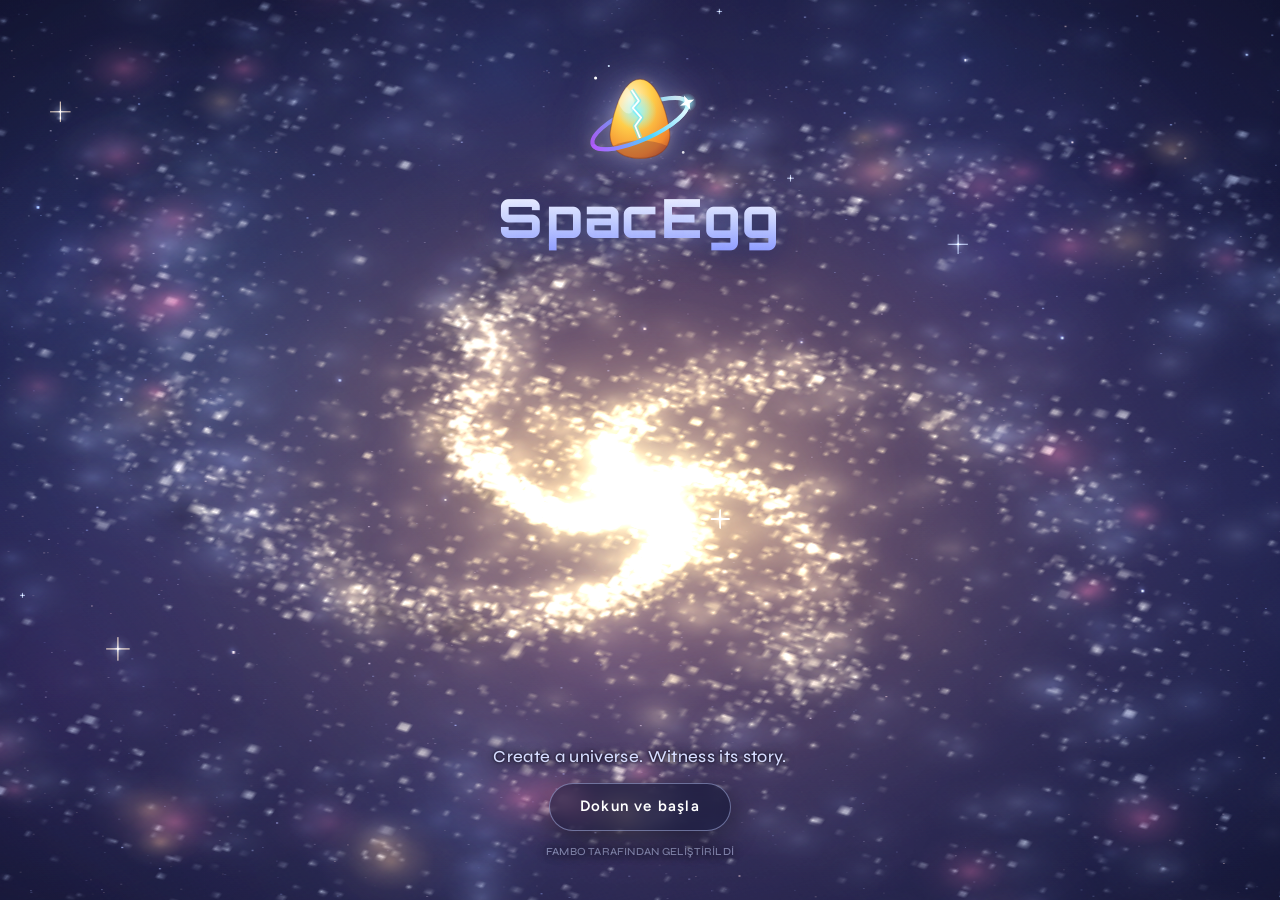
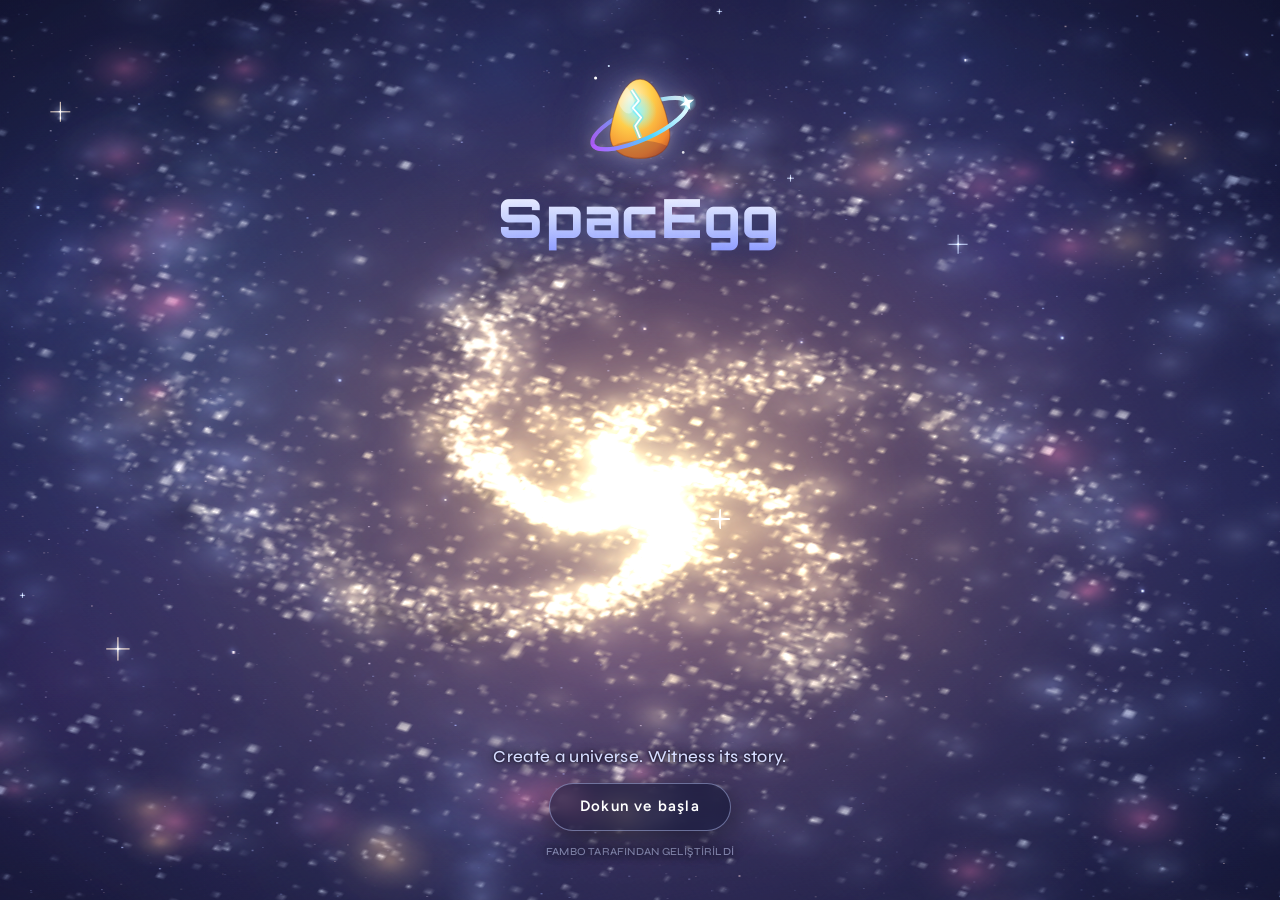
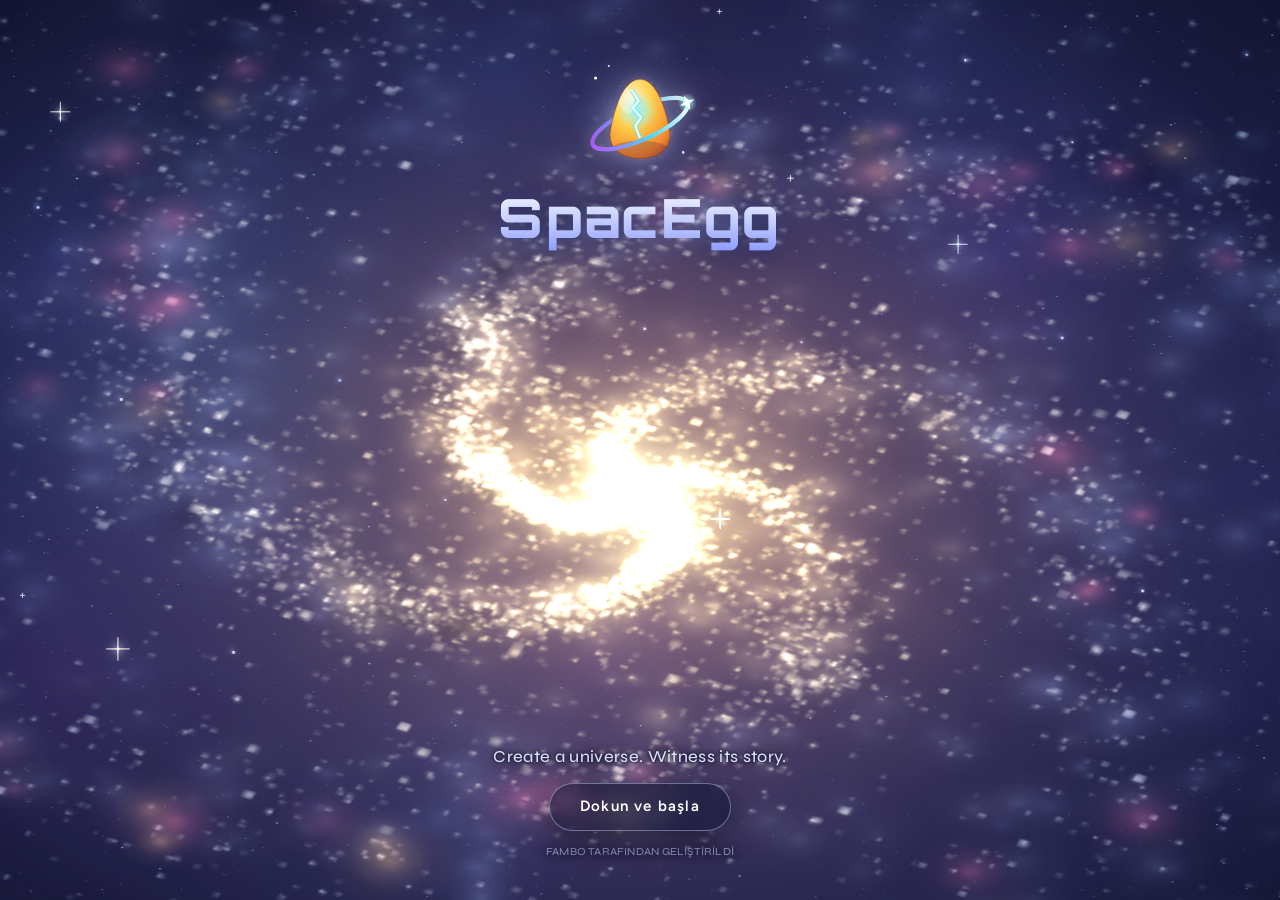
